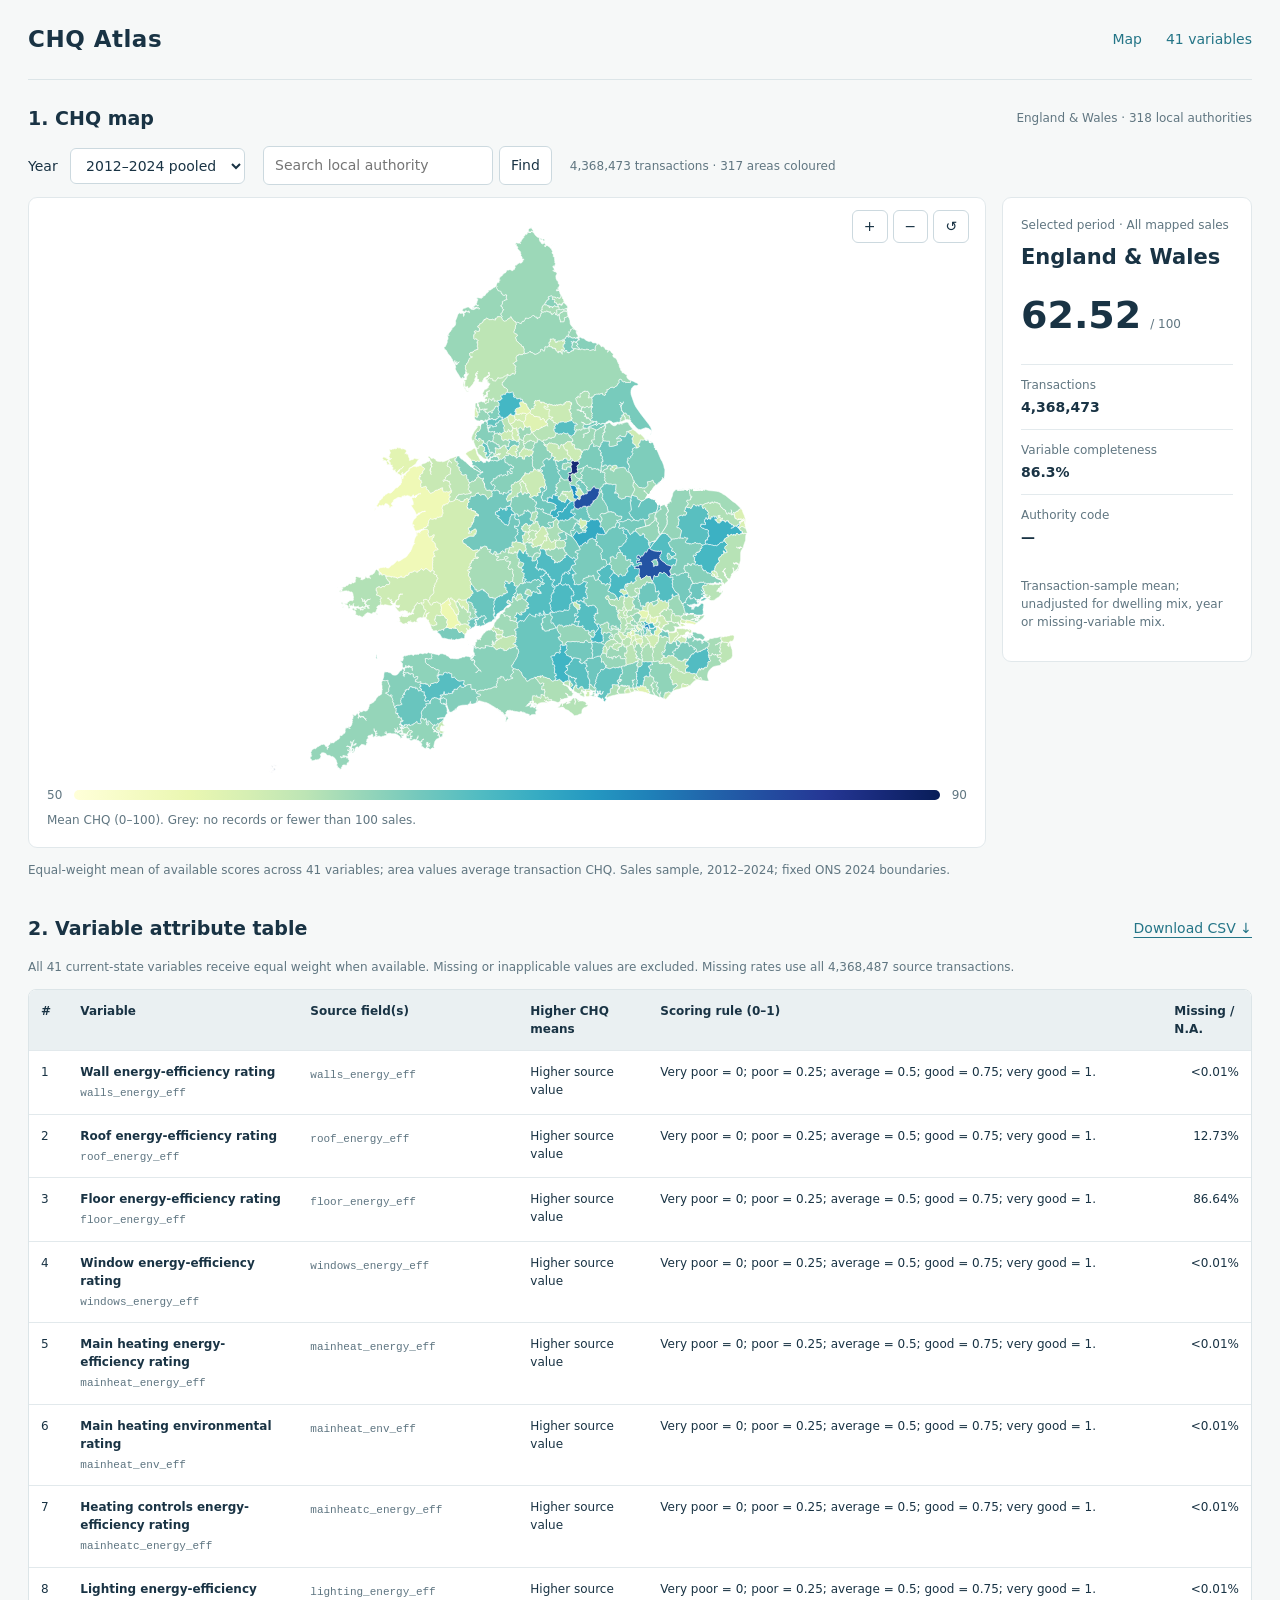
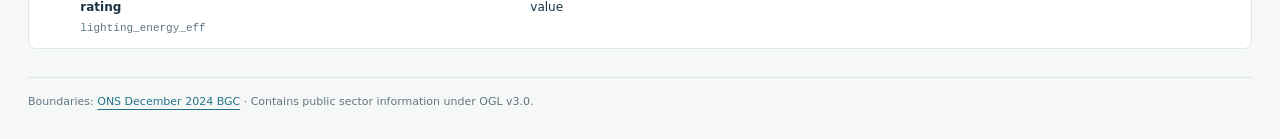
==== index.html @ 4b8f7daf "Simplify site to CHQ map and 41-variable attribute table" ====
<!doctype html>
<html lang="en-GB"><head><meta charset="utf-8"><meta name="viewport" content="width=device-width,initial-scale=1">
<title>CHQ Atlas · Map & Variables</title><meta name="description" content="Climate Housing Quality map of England and Wales and the 41 equal-weight variables used to calculate CHQ."><link rel="icon" href="assets/favicon.svg" type="image/svg+xml"><link rel="stylesheet" href="assets/site.css?v=map-table-1"></head>
<body><div class="wrap"><header><h1>CHQ Atlas</h1><nav aria-label="Main navigation"><a href="#map-section">Map</a><a href="#variables">41 variables</a></nav></header>
<main><section id="map-section" aria-labelledby="map-title"><div class="section-head"><h2 id="map-title">1. CHQ map</h2><span>England & Wales · 318 local authorities</span></div>
<div class="toolbar"><label for="year">Year <select id="year"><option value="all">2012–2024 pooled</option><option value="2012">2012</option><option value="2013">2013</option><option value="2014">2014</option><option value="2015">2015</option><option value="2016">2016</option><option value="2017">2017</option><option value="2018">2018</option><option value="2019">2019</option><option value="2020">2020</option><option value="2021">2021</option><option value="2022">2022</option><option value="2023">2023</option><option value="2024">2024</option></select></label><form id="searchForm"><label for="areaSearch" class="sr-only">Local authority name or code</label><input id="areaSearch" type="search" list="areaOptions" placeholder="Search local authority" autocomplete="off"><datalist id="areaOptions"></datalist><button type="submit">Find</button></form><span id="status" role="status" aria-live="polite"></span></div><div id="searchMessage" role="status"></div>
<div class="map-layout"><div class="map-panel"><div class="zoom"><button id="plus" aria-label="Zoom in">+</button><button id="minus" aria-label="Zoom out">−</button><button id="reset" aria-label="Reset map">↺</button></div><svg id="map" role="group" aria-label="CHQ local authority map. Use the search box to select an area." viewBox="-18 -18 782.78 886"><path data-code="E06000001" d="M478.51,171.66L478.52,171.67L478.51,171.66L478.51,171.66ZM478.86,171.64L478.86,171.64L478.86,171.64L478.86,171.64L478.86,171.64ZM477.18,171.55L477.20,171.56L477.18,171.55L477.18,171.55ZM478.95,171.52L478.93,171.54L478.93,171.53L478.95,171.52ZM478.97,171.50L478.96,171.51L478.97,171.51L478.97,171.50ZM474.97,156.90L475.95,157.05L476.52,157.98L477.43,157.45L479.39,159.12L482.76,160.87L483.03,161.81L482.84,161.53L482.19,161.74L481.74,161.23L482.10,161.12L481.50,160.68L481.23,160.98L481.93,161.72L481.29,161.84L481.24,161.99L481.38,162.15L481.38,162.33L481.10,161.95L481.05,162.78L481.42,162.48L481.01,163.57L483.01,167.51L483.97,168.38L484.55,168.22L483.65,168.86L484.14,170.21L483.72,170.07L483.28,170.39L484.21,170.24L483.72,170.53L482.01,170.54L481.74,170.12L481.46,170.26L481.87,170.74L480.98,171.95L480.21,172.11L479.29,171.63L479.04,171.82L479.08,171.45L478.34,171.56L478.24,170.80L477.99,170.43L478.22,170.82L477.88,171.48L476.83,171.66L476.50,171.34L476.77,171.65L476.38,171.94L476.09,171.50L475.41,171.84L474.31,171.25L472.70,171.31L472.75,170.22L472.01,170.01L471.21,168.82L470.16,169.01L470.12,170.09L469.66,170.85L469.26,170.14L467.82,169.85L466.89,169.12L465.64,168.99L465.54,168.73L466.99,168.34L469.12,168.11L468.54,166.35L468.90,165.45L469.77,164.86L469.94,163.48L469.63,162.49L468.78,162.19L469.75,162.06L470.03,162.40L470.90,162.14L471.44,161.47L471.34,160.70L472.39,159.69L472.02,158.33L473.30,158.19L474.97,156.90Z" fill-rule="evenodd"/><path data-code="E06000002" d="M474.66,182.90L474.65,182.91L474.68,182.87L474.66,182.90ZM474.93,182.25L474.92,182.26L474.92,182.25L474.93,182.25ZM475.06,182.11L474.97,182.18L475.07,182.09L475.06,182.11ZM475.17,181.81L475.15,181.88L475.17,181.76L475.17,181.81ZM481.09,178.62L481.41,178.85L481.09,178.63L481.09,178.62ZM481.31,177.87L481.58,178.19L481.03,178.51L480.90,178.13L481.31,177.87ZM478.57,177.61L479.82,178.03L479.47,178.35L480.70,178.17L480.56,178.68L480.87,178.15L480.96,178.53L483.00,179.83L483.17,180.88L483.96,181.91L481.27,183.36L484.44,186.11L484.16,186.56L484.61,187.44L486.50,187.54L485.74,189.53L483.47,189.39L483.44,189.07L482.48,188.71L480.91,188.78L478.89,188.07L476.46,188.18L474.27,187.19L473.97,184.60L474.58,183.02L474.85,183.09L475.19,181.64L474.23,180.41L475.86,179.77L476.51,176.80L477.22,176.74L478.57,177.61Z" fill-rule="evenodd"/><path data-code="E06000003" d="M481.03,178.52L481.08,178.62L480.96,178.53L481.03,178.52ZM485.20,170.56L485.12,170.56L485.14,170.12L485.27,170.20L485.20,170.56ZM486.49,169.62L489.35,171.70L490.40,172.10L491.87,172.07L493.34,172.68L495.99,175.04L499.25,176.58L501.22,177.20L503.13,176.58L504.68,177.17L505.97,178.56L506.37,178.53L506.57,179.10L508.72,179.32L510.32,178.97L514.10,180.82L515.81,180.47L515.24,181.34L514.96,181.23L514.84,181.90L513.55,181.71L512.60,182.30L510.82,185.02L510.49,188.98L511.30,190.88L509.37,190.95L508.62,190.69L508.19,189.84L507.06,189.88L502.12,191.24L500.84,189.92L497.83,189.13L496.11,189.30L495.02,190.47L493.05,189.58L492.65,189.85L491.51,189.10L490.74,189.18L490.11,188.70L488.68,189.06L488.64,189.58L488.13,189.96L485.78,189.32L486.50,187.54L484.61,187.44L484.16,186.56L484.44,186.11L481.27,183.36L483.96,181.91L483.17,180.88L483.00,179.83L481.03,178.51L484.42,174.59L485.56,175.36L484.64,174.45L485.30,173.42L485.11,173.12L486.73,174.02L485.19,173.03L484.85,171.24L485.04,170.94L486.09,171.14L486.40,170.80L486.04,169.67L485.80,169.87L486.27,168.32L486.49,169.62Z" fill-rule="evenodd"/><path data-code="E06000004" d="M474.84,182.33L474.79,182.34L474.79,182.34L474.84,182.33ZM475.12,182.05L475.08,182.08L475.14,181.94L475.12,182.05ZM474.32,180.55L474.35,180.61L474.31,180.54L474.32,180.55ZM477.60,171.72L477.60,171.73L477.60,171.72L477.60,171.72ZM476.79,171.65L476.83,171.66L476.79,171.66L476.79,171.65ZM477.45,171.63L477.45,171.63L477.45,171.63L477.45,171.63ZM478.98,171.61L478.95,171.62L478.95,171.60L478.98,171.61ZM479.11,171.55L478.93,171.59L478.97,171.50L479.11,171.55ZM477.78,171.47L477.86,171.48L477.78,171.47L477.78,171.47ZM478.24,171.21L478.24,171.23L478.24,171.21L478.24,171.21ZM471.10,168.82L472.01,170.01L472.75,170.22L472.70,171.31L474.31,171.25L475.41,171.84L476.09,171.50L476.22,171.92L477.18,171.55L477.61,171.74L477.76,171.27L478.15,171.13L478.33,171.60L478.76,171.43L479.01,171.88L479.72,171.99L479.37,172.04L479.57,172.29L480.95,171.99L483.33,172.13L483.63,171.28L483.66,171.55L483.90,171.18L483.48,170.94L483.73,171.00L483.94,171.18L483.38,172.07L483.81,172.38L484.23,171.96L484.48,173.37L483.95,173.77L483.37,175.12L480.69,177.81L478.51,177.37L477.26,176.21L477.30,176.53L476.72,176.40L476.14,176.99L475.88,179.25L475.69,178.78L475.40,178.51L474.09,177.58L472.98,177.30L472.86,176.89L472.97,177.30L475.37,178.53L475.87,179.39L475.49,179.87L473.87,180.46L474.25,180.47L474.56,181.07L475.18,181.65L473.97,184.60L474.27,187.19L475.83,188.02L477.72,188.07L478.28,188.32L478.33,188.92L477.98,188.91L477.66,189.58L476.45,189.67L476.75,190.15L476.41,191.67L474.41,191.22L473.69,191.60L473.95,192.36L473.53,192.26L472.80,193.38L472.55,193.01L471.72,193.18L471.29,193.93L469.16,195.10L469.04,193.91L468.07,193.84L467.41,194.86L466.71,193.94L466.51,192.47L466.88,191.94L465.97,190.80L465.80,191.78L464.79,192.02L464.43,190.98L463.77,190.89L463.68,192.65L463.31,193.26L461.59,192.86L462.13,192.17L461.43,191.79L461.30,191.28L462.23,189.87L461.92,188.07L462.36,187.94L462.52,187.11L461.40,186.03L460.55,186.06L460.13,185.20L460.62,184.97L460.35,184.58L460.71,183.73L460.35,181.91L462.00,180.86L463.32,180.56L462.85,178.96L463.63,176.36L462.27,175.01L461.75,175.38L461.60,176.14L461.03,176.20L459.79,174.46L459.94,173.95L460.67,173.99L461.12,173.42L461.83,173.28L462.02,173.79L463.16,173.02L463.80,171.96L463.96,172.19L464.28,171.95L464.07,171.62L464.68,171.25L464.57,170.93L465.18,170.85L464.99,169.76L465.48,169.19L466.89,169.12L467.82,169.85L469.26,170.14L469.66,170.85L470.12,170.09L470.16,169.01L471.10,168.82Z" fill-rule="evenodd"/><path data-code="E06000005" d="M444.18,173.09L444.73,173.24L444.74,172.90L445.82,172.79L446.81,173.02L446.87,175.07L448.72,174.04L448.73,174.50L447.98,174.90L448.25,175.89L447.95,176.28L448.17,176.98L448.85,177.08L448.81,178.32L449.19,178.15L449.41,178.43L451.38,178.10L451.04,177.59L450.58,177.58L450.88,176.69L451.76,176.74L453.59,176.04L456.04,176.13L456.83,175.60L458.43,175.42L459.17,175.95L459.51,175.59L459.89,176.81L460.51,176.86L460.87,176.27L461.60,176.14L461.75,175.38L462.27,175.01L463.63,176.36L462.85,178.96L463.32,180.56L462.00,180.86L460.35,181.91L460.71,183.73L460.35,184.58L460.62,184.97L460.13,185.20L460.55,186.06L461.40,186.03L462.52,187.11L462.36,187.94L461.92,188.07L462.23,189.87L461.38,191.03L461.57,191.52L461.43,191.79L460.75,191.29L459.29,189.37L458.01,190.01L458.21,190.57L459.11,190.53L459.43,191.03L459.16,192.03L459.52,192.69L459.00,193.80L459.85,194.89L459.12,195.46L459.79,196.57L459.59,196.95L459.03,197.01L458.32,196.44L458.69,195.48L458.02,193.79L457.71,193.58L457.04,193.92L456.02,193.54L456.65,192.03L455.49,192.57L454.99,193.64L454.74,192.37L453.50,192.23L453.40,193.55L454.28,194.21L453.19,194.51L452.09,194.21L451.63,193.74L451.27,192.22L449.74,191.48L448.92,190.48L449.23,189.30L448.18,189.48L449.05,188.68L449.06,188.20L447.24,188.54L447.41,187.59L446.44,187.17L445.45,187.97L444.64,188.04L444.05,187.59L444.68,187.37L444.61,186.40L442.84,186.52L442.56,185.08L440.51,185.27L439.27,184.89L439.15,183.70L438.69,183.59L438.56,182.98L439.21,182.03L439.74,181.95L438.72,181.60L438.22,180.95L438.61,179.65L438.23,179.36L439.49,177.51L440.73,177.63L440.44,173.02L442.58,173.35L443.88,172.78L444.18,173.09Z" fill-rule="evenodd"/><path data-code="E06000006" d="M359.34,356.01L358.92,357.26L360.43,357.03L361.08,357.72L359.98,359.44L360.34,359.76L360.73,359.54L362.04,360.70L360.82,362.20L360.77,361.38L360.16,360.95L359.79,361.16L360.07,361.60L359.51,362.57L358.78,362.84L357.70,362.45L357.99,363.19L354.21,361.66L352.85,363.03L350.88,361.95L350.24,362.13L349.72,362.88L348.38,361.70L347.57,360.23L347.56,359.10L348.51,357.88L347.80,358.60L348.31,357.53L351.36,357.34L353.03,355.66L355.19,356.12L359.02,354.64L359.34,356.01ZM350.37,349.35L351.73,349.50L351.93,350.72L352.60,351.29L353.85,351.50L353.22,352.38L353.57,354.92L352.51,354.96L351.35,355.84L350.52,355.95L350.00,356.92L348.86,356.49L347.89,356.64L347.91,356.41L347.39,355.82L347.85,356.63L346.99,357.21L346.16,359.08L345.98,358.73L345.65,358.52L346.21,359.57L345.15,360.55L342.63,358.98L341.97,359.17L341.48,358.35L342.67,357.99L342.67,356.81L343.53,355.79L345.42,355.63L346.38,352.05L347.02,351.65L348.03,352.12L347.81,351.59L348.86,351.00L348.96,350.44L348.66,350.23L349.29,350.02L349.14,349.03L350.37,349.35Z" fill-rule="evenodd"/><path data-code="E06000007" d="M372.32,343.24L372.67,343.83L373.74,344.27L374.83,346.23L374.79,347.25L373.67,348.99L372.25,350.08L372.89,350.65L373.34,350.30L373.97,350.56L374.85,350.30L376.84,351.49L376.65,353.06L375.59,353.83L375.57,354.39L373.92,354.14L373.38,354.83L371.49,354.18L370.07,355.88L368.51,357.06L368.73,357.86L366.90,358.72L366.45,359.57L365.83,359.29L364.83,360.63L362.82,359.70L362.27,360.70L360.73,359.54L360.34,359.76L359.98,359.44L361.08,357.72L360.43,357.03L358.92,357.26L359.34,356.01L359.02,354.64L355.19,356.12L355.14,356.00L355.93,355.54L356.13,354.15L356.77,353.17L358.02,353.42L358.38,352.67L359.68,353.15L361.04,351.37L360.87,352.19L361.09,353.06L361.76,353.39L361.88,353.42L362.24,353.40L361.64,353.26L361.82,353.14L362.46,351.54L363.61,351.87L363.61,351.65L362.44,351.49L361.51,353.21L361.06,352.79L361.21,351.58L361.03,351.32L359.68,353.01L358.28,352.49L358.55,352.17L358.76,352.44L359.34,352.21L360.24,351.44L360.33,351.18L360.34,350.88L360.22,351.45L359.34,352.20L358.76,352.42L358.54,352.15L358.23,352.47L357.74,353.20L356.98,352.92L356.47,353.19L355.21,355.67L353.57,354.92L353.26,352.05L353.85,351.50L355.09,351.19L355.53,349.37L355.51,347.18L355.95,347.05L355.48,346.21L356.23,345.28L356.14,344.87L355.24,344.62L355.82,343.45L354.66,343.75L355.10,341.75L358.35,342.98L358.96,343.39L359.38,344.45L360.78,343.32L362.10,343.27L361.89,342.15L363.04,343.69L363.99,342.50L364.36,340.99L366.20,340.57L365.90,339.66L370.78,337.79L371.40,338.53L371.12,340.08L371.64,341.53L372.51,342.54L372.32,343.24Z" fill-rule="evenodd"/><path data-code="E06000008" d="M373.71,294.32L375.37,296.40L374.89,297.11L374.90,297.86L375.89,298.89L375.74,299.91L375.90,301.22L376.43,302.05L376.41,303.27L377.73,304.41L377.58,304.86L378.35,305.32L379.26,307.15L380.04,307.74L381.49,307.94L381.35,309.62L382.48,312.49L382.09,314.07L381.62,314.45L381.98,315.30L381.74,316.04L379.43,315.91L379.13,317.01L377.36,317.11L376.96,316.72L376.99,315.49L375.92,313.88L374.92,314.54L375.07,315.93L374.21,316.98L374.60,317.36L374.08,317.64L373.54,317.40L372.93,318.14L368.89,316.09L368.51,314.52L368.73,313.55L367.87,311.09L368.47,309.68L369.09,309.29L369.34,307.11L367.94,306.51L367.27,305.68L366.98,304.56L367.36,304.05L367.20,303.13L366.73,302.91L366.73,302.37L365.97,302.32L365.81,300.97L365.18,299.65L366.11,298.78L366.66,297.47L368.54,297.35L370.02,295.95L370.85,296.07L372.41,295.30L372.74,294.28L373.71,294.32Z" fill-rule="evenodd"/><path data-code="E06000009" d="M326.29,285.40L326.54,285.61L326.62,285.15L327.29,286.12L327.18,286.65L326.75,286.82L326.92,287.34L328.38,288.51L329.02,290.77L328.77,291.01L329.29,291.99L327.92,291.90L327.52,292.32L327.32,292.80L328.12,294.77L325.34,294.93L325.02,293.82L322.89,294.41L323.09,285.43L323.94,280.05L325.34,280.20L325.71,281.00L326.32,281.10L326.06,282.09L326.77,283.76L326.37,284.23L326.65,284.85L326.29,285.40Z" fill-rule="evenodd"/><path data-code="E06000010" d="M564.71,298.80L564.64,298.93L564.67,298.87L564.71,298.80ZM564.43,298.48L564.50,298.51L564.44,298.49L564.43,298.48ZM555.54,293.00L555.45,293.15L555.57,293.58L555.69,293.65L556.08,293.59L556.11,293.97L556.29,294.22L556.54,294.30L556.89,294.23L557.32,294.91L556.97,295.14L556.64,295.90L557.31,296.76L557.02,296.89L556.96,296.99L557.02,297.24L557.34,297.79L557.37,297.99L557.05,298.94L552.63,301.07L549.67,301.82L549.38,300.06L550.29,297.93L551.05,297.38L549.30,297.34L549.39,296.87L549.62,295.87L550.45,295.86L551.31,294.82L552.18,294.55L551.75,291.40L554.55,291.01L554.55,291.20L554.83,291.49L555.56,291.91L555.53,292.12L555.29,292.26L555.24,292.41L555.54,293.00ZM558.21,288.04L559.31,290.16L561.57,292.48L562.41,292.03L562.65,292.41L563.80,292.53L563.70,295.13L564.83,296.36L564.36,298.26L564.75,298.69L564.16,299.49L560.99,298.23L559.19,298.30L557.17,298.93L557.51,298.01L557.00,297.03L557.30,296.82L557.35,296.68L556.68,295.82L557.35,294.90L556.98,294.23L556.88,294.21L556.61,294.28L556.39,294.24L556.14,293.60L555.59,293.56L555.65,292.84L555.26,292.40L555.56,292.12L555.58,291.92L554.58,291.19L554.59,290.84L554.22,290.66L554.01,289.73L555.65,288.48L558.21,288.04Z" fill-rule="evenodd"/><path data-code="E06000011" d="M494.37,304.65L494.36,304.65L494.37,304.64L494.37,304.65ZM523.28,304.59L525.71,305.49L525.59,305.71L525.10,305.63L524.72,305.77L525.61,305.78L525.74,307.37L525.22,307.96L525.43,308.42L523.75,308.18L523.65,309.00L521.64,309.63L520.59,310.41L521.09,310.64L519.27,311.61L519.65,310.82L519.46,310.47L518.04,311.20L516.95,312.16L516.60,313.09L515.88,313.53L515.37,313.28L514.60,313.58L512.97,315.08L504.42,311.43L500.71,311.50L500.59,309.39L504.44,308.50L509.63,306.24L511.23,305.94L511.72,307.00L512.67,307.58L513.29,307.29L514.81,305.31L515.93,304.69L517.05,304.88L519.13,306.03L521.58,304.74L523.28,304.59ZM511.69,301.94L511.38,301.98L511.60,301.58L511.81,301.72L511.69,301.94ZM512.87,301.70L513.08,303.89L511.45,304.84L511.26,305.88L509.59,306.19L504.44,308.42L500.53,309.33L500.62,311.20L499.95,311.56L496.65,312.21L494.66,311.55L494.00,311.84L493.72,311.45L492.46,311.12L491.95,310.22L490.92,310.11L491.05,309.40L492.81,307.91L492.47,307.56L493.31,305.08L493.77,305.24L494.32,304.69L495.09,305.43L495.12,306.10L495.81,305.84L496.41,306.53L497.86,305.90L499.18,306.29L499.68,305.76L501.44,306.02L501.43,304.84L502.50,304.58L502.30,305.22L502.98,305.44L503.43,304.79L503.11,304.39L503.40,303.38L504.53,303.71L506.29,302.80L507.86,303.03L507.86,301.52L509.34,301.58L511.23,302.25L511.96,301.85L511.94,301.01L512.23,300.93L512.87,301.70ZM564.28,299.47L564.16,299.49L564.57,299.02L564.28,299.47ZM564.75,298.68L564.75,298.69L564.73,298.65L564.75,298.68ZM564.42,298.47L564.42,298.48L564.41,298.48L564.40,298.43L564.42,298.47ZM554.04,289.98L554.09,290.32L554.07,290.28L554.04,289.98ZM554.04,289.56L554.03,289.58L554.03,289.57L554.04,289.56ZM550.85,235.80L552.04,237.51L552.03,238.73L553.30,238.85L554.48,239.73L556.39,239.19L556.51,239.91L557.26,239.73L558.12,241.18L559.26,240.65L561.10,240.81L561.40,240.48L563.81,240.90L564.47,241.58L564.51,241.10L565.13,240.76L565.84,237.88L569.43,238.77L573.01,240.94L574.42,241.53L574.81,241.33L575.01,241.73L575.27,241.48L576.98,242.69L577.13,243.46L577.54,243.46L577.15,244.39L575.22,245.41L572.18,245.46L570.11,246.20L568.48,248.42L568.35,249.13L567.94,248.91L568.09,249.09L567.42,249.33L566.17,252.87L565.98,256.72L566.34,259.66L571.52,274.61L573.92,279.10L581.61,290.09L593.98,306.12L596.68,310.26L598.29,314.61L598.81,316.64L598.85,317.82L598.08,319.37L595.76,322.13L595.57,321.60L597.89,319.30L598.78,317.74L598.27,315.97L596.88,314.56L592.89,312.11L589.02,311.04L581.80,313.71L581.44,314.16L577.15,313.38L573.29,309.93L571.45,307.82L571.52,307.49L571.22,306.99L571.29,307.54L568.48,304.90L568.39,304.58L568.83,304.64L567.35,302.96L566.54,302.38L566.20,302.89L566.64,303.24L566.22,303.04L565.32,300.44L565.74,300.11L565.87,299.41L565.52,300.21L564.78,300.03L564.75,298.64L564.36,298.26L564.83,296.36L563.70,295.13L563.80,292.53L562.65,292.41L562.41,292.03L561.57,292.48L559.31,290.16L558.21,288.04L555.01,288.80L555.01,288.36L554.94,287.94L554.61,287.51L554.09,287.34L553.64,286.53L552.57,286.13L552.64,285.51L552.58,285.05L552.25,284.43L552.11,284.34L551.42,284.33L550.95,283.79L550.97,283.49L551.23,283.12L551.48,282.30L551.48,282.04L550.85,280.48L550.97,279.44L550.87,278.84L550.11,278.19L550.18,277.88L550.70,278.08L551.21,277.75L551.27,277.34L551.13,276.19L552.22,275.38L552.31,275.02L552.09,274.17L552.73,273.63L553.17,273.82L553.52,273.63L553.58,272.48L553.75,272.36L553.95,272.14L554.23,272.01L554.39,271.85L554.34,270.63L554.36,271.83L553.86,272.17L553.54,272.48L553.51,273.60L552.73,273.59L552.20,274.00L551.23,272.86L549.64,272.05L548.80,271.70L551.23,272.88L552.18,274.03L552.00,274.25L552.21,275.33L551.38,275.69L551.10,276.23L550.95,276.16L550.79,276.16L550.43,276.27L549.21,275.34L547.72,274.72L547.58,274.84L549.21,275.36L550.43,276.29L551.10,276.26L551.17,277.76L550.16,277.86L550.09,278.23L550.19,278.39L550.14,278.42L549.59,278.17L550.85,278.85L550.83,280.49L551.46,282.25L551.22,283.10L550.93,283.52L550.91,283.74L550.94,283.83L551.38,284.35L552.20,284.42L552.54,286.13L553.62,286.54L554.08,287.37L554.91,287.93L554.98,288.36L554.89,289.03L553.97,289.68L554.55,291.01L551.75,291.40L552.18,294.55L551.31,294.82L550.45,295.86L549.62,295.87L549.30,297.34L551.05,297.38L550.29,297.93L549.38,300.06L549.67,301.82L548.59,302.26L548.39,301.93L548.38,302.33L547.24,302.70L545.02,302.26L539.09,303.66L536.86,302.75L535.54,301.11L533.95,300.66L532.66,300.50L531.89,300.48L531.72,300.50L531.64,300.56L531.69,300.40L531.48,300.11L531.61,300.55L530.89,300.86L532.51,300.58L527.84,302.01L526.65,303.99L525.91,304.51L521.89,304.21L518.78,305.64L517.46,304.54L516.12,304.27L514.81,304.82L512.55,307.34L511.90,306.62L511.48,305.31L513.35,303.99L513.32,301.95L512.69,300.89L511.88,300.73L510.69,301.92L509.40,301.32L507.47,301.40L507.33,300.61L505.21,300.78L503.03,300.20L502.88,298.75L501.97,298.26L503.81,297.71L505.79,295.99L505.67,294.78L505.03,293.91L505.74,291.39L505.17,290.73L506.38,288.65L504.61,287.59L504.61,286.27L504.01,284.51L504.42,283.05L503.88,282.03L504.65,281.16L504.49,280.24L506.02,279.45L505.92,278.25L506.26,278.01L503.69,277.40L504.47,276.69L504.62,275.35L505.15,275.22L504.90,274.51L505.25,274.44L505.17,273.95L505.52,273.44L506.02,273.40L505.39,272.12L505.84,271.41L505.38,270.18L505.67,269.41L505.43,268.84L505.96,267.71L504.84,266.53L505.35,264.30L505.98,263.41L505.55,263.21L506.61,263.10L507.06,262.31L508.24,261.97L508.65,260.55L509.57,259.95L509.49,259.42L511.09,259.51L512.51,258.73L514.44,258.81L516.26,258.31L516.25,259.04L521.77,257.32L522.14,259.86L523.06,259.90L523.21,260.22L523.83,260.05L524.34,260.78L526.15,260.36L526.57,258.97L525.69,258.15L525.78,257.22L526.51,256.22L528.13,256.20L528.24,255.26L529.35,253.57L527.99,252.44L530.75,251.36L531.79,251.29L533.83,248.85L535.92,248.34L536.19,247.80L538.01,248.12L538.69,248.74L539.21,248.41L539.50,248.97L542.42,246.67L544.43,245.65L544.22,245.13L545.39,244.30L545.00,242.97L547.65,241.25L547.04,237.40L547.91,237.06L547.76,236.59L548.30,236.34L548.26,235.93L550.61,235.51L550.85,235.80Z" fill-rule="evenodd"/><path data-code="E06000012" d="M569.87,314.26L572.97,316.37L578.23,321.22L579.10,321.30L579.46,321.78L580.04,320.77L580.74,320.76L586.12,325.98L585.66,324.71L586.73,326.47L586.74,326.89L586.37,326.58L586.56,327.00L586.83,326.88L587.96,328.59L588.03,329.01L587.35,329.69L585.04,330.61L584.85,330.19L584.07,330.30L583.14,330.94L582.50,329.95L580.92,330.19L580.15,334.47L578.41,335.01L578.94,336.20L577.41,337.37L579.70,340.03L576.46,342.66L576.24,342.12L575.46,342.35L575.23,341.65L574.34,341.65L573.05,338.69L573.46,338.08L573.08,338.17L572.95,337.76L571.01,337.71L570.37,335.43L568.46,335.22L568.93,331.51L568.05,329.42L568.29,328.64L567.49,328.53L570.17,323.96L569.79,323.27L569.48,322.82L568.66,322.84L567.13,323.40L566.02,320.78L565.62,320.51L564.58,321.05L564.80,319.73L564.29,319.92L563.85,319.28L563.66,319.46L561.78,318.24L561.93,317.98L560.97,316.98L564.48,315.49L566.06,315.30L568.75,312.92L568.66,313.33L569.87,314.26Z" fill-rule="evenodd"/><path data-code="E06000013" d="M526.40,308.28L526.53,309.04L525.93,311.50L524.47,313.58L524.50,315.67L525.73,317.76L525.08,318.48L523.65,318.35L522.96,319.00L522.43,320.78L523.15,322.00L521.91,323.67L521.74,324.39L521.88,326.06L522.62,327.51L522.25,328.82L522.70,330.41L522.32,332.59L521.53,334.11L520.20,334.34L519.54,335.90L519.92,337.24L519.00,337.46L518.75,337.86L518.83,339.60L517.73,340.79L511.32,339.29L511.17,339.99L507.49,340.22L507.14,339.47L508.83,338.04L505.73,334.12L506.01,332.94L504.46,332.53L504.73,330.54L504.97,330.05L508.90,329.69L509.40,328.98L508.60,327.50L508.66,326.37L509.44,324.78L508.56,324.48L508.80,322.36L509.72,319.78L509.65,318.48L511.49,314.43L512.97,315.08L514.60,313.58L515.37,313.28L515.88,313.53L516.60,313.09L516.95,312.16L518.04,311.20L519.46,310.47L519.65,310.82L519.27,311.61L521.09,310.64L520.59,310.41L521.64,309.63L523.65,309.00L523.75,308.18L525.43,308.42L525.25,307.84L525.74,307.37L526.40,308.28ZM538.03,306.29L540.87,307.04L540.84,306.72L541.04,306.99L539.75,307.59L539.88,307.28L539.08,307.37L537.91,306.61L538.03,306.29ZM559.95,302.34L561.48,302.92L562.89,305.02L563.12,305.59L562.75,305.78L563.19,305.72L564.89,308.65L565.72,309.39L565.46,309.57L565.93,309.62L567.86,312.47L568.33,312.44L568.75,312.92L566.06,315.30L564.48,315.49L560.97,316.98L560.44,317.10L560.20,316.55L559.55,316.86L560.28,319.63L559.96,319.82L560.07,320.27L559.43,320.37L557.37,325.00L556.27,324.89L556.35,325.39L555.62,325.41L555.06,325.05L550.13,324.41L549.29,322.87L548.41,323.51L547.46,325.31L546.93,325.13L546.18,325.62L546.09,326.65L545.28,327.11L544.04,327.14L543.17,328.38L545.52,328.10L548.21,327.00L549.24,326.96L550.03,328.67L550.67,328.45L551.23,328.98L551.54,331.08L548.20,332.34L545.45,332.46L544.38,333.09L545.07,334.32L544.49,335.55L544.61,336.62L545.91,337.40L539.03,339.77L534.92,340.31L532.29,340.09L532.55,339.53L531.82,338.46L531.84,336.16L532.18,336.07L532.53,334.67L532.29,333.04L532.59,332.17L528.17,332.29L527.15,331.75L525.93,332.10L522.72,331.33L522.84,330.27L522.39,328.93L522.79,327.62L522.05,325.94L522.02,323.90L523.28,322.36L523.26,321.59L522.65,320.72L523.29,318.92L523.55,318.62L525.32,318.66L525.88,318.13L525.92,317.35L524.88,315.95L524.73,313.74L526.12,311.95L526.93,309.15L526.90,308.06L526.03,306.26L526.32,305.61L530.75,303.58L533.15,302.89L535.54,305.52L535.38,305.93L535.61,305.63L538.65,307.85L540.83,308.19L542.55,307.59L545.32,305.02L547.66,305.09L547.68,306.15L547.73,306.26L547.73,305.09L551.87,304.57L551.97,305.43L552.10,305.96L552.23,306.16L551.92,304.84L552.44,304.28L554.59,303.76L554.68,303.99L554.62,303.74L556.89,302.91L559.95,302.34Z" fill-rule="evenodd"/><path data-code="E06000014" d="M496.95,254.55L497.82,254.93L498.86,254.06L499.64,255.94L500.58,256.32L500.60,257.57L501.34,257.78L501.60,258.69L501.93,258.70L500.87,259.52L501.09,259.76L500.61,260.59L500.90,261.27L500.45,261.68L501.24,261.35L501.55,262.51L500.94,262.63L500.60,263.02L500.77,263.33L499.62,264.52L501.17,264.65L501.99,264.07L502.80,264.34L503.92,263.58L505.55,263.21L505.98,263.41L505.35,264.30L504.84,266.53L505.96,267.71L505.43,268.84L505.67,269.41L505.38,270.18L505.84,271.41L505.39,272.12L506.02,273.40L505.52,273.44L505.17,273.95L505.25,274.44L504.90,274.51L505.15,275.22L504.62,275.35L504.47,276.69L503.69,277.40L505.01,277.90L506.15,277.82L505.95,279.27L505.66,279.01L505.34,279.46L504.97,279.39L504.65,278.31L504.17,278.23L503.83,278.70L502.16,279.02L500.02,280.16L498.67,278.04L497.53,278.28L493.83,280.33L492.74,279.05L492.21,279.25L491.57,278.74L491.22,278.94L491.40,278.10L490.92,277.58L491.35,278.21L490.78,280.05L490.36,280.20L488.68,279.22L487.65,277.31L487.07,277.82L486.14,277.33L485.21,275.22L484.72,275.48L483.97,274.32L483.40,274.45L482.94,273.50L482.23,273.11L482.37,272.53L481.80,270.50L480.42,267.72L480.62,267.23L480.08,265.96L480.24,265.15L480.67,264.39L482.06,263.88L482.76,264.57L483.61,264.39L483.49,262.82L482.75,262.29L483.03,261.91L483.81,262.43L484.37,262.04L486.19,263.81L487.46,263.52L486.40,261.81L486.92,260.66L486.47,259.97L486.95,259.48L486.73,258.53L487.07,257.90L488.19,257.71L488.83,258.00L489.27,257.01L490.55,256.72L490.44,256.24L490.86,256.31L491.01,255.42L491.45,255.20L493.74,254.87L494.04,255.20L493.94,253.89L496.95,254.55Z" fill-rule="evenodd"/><path data-code="E06000015" d="M459.19,412.25L459.37,412.63L460.32,412.60L460.25,414.65L461.64,415.11L463.27,414.53L465.44,414.66L464.21,416.49L464.53,417.36L465.97,417.28L467.77,418.18L467.20,418.65L467.36,420.28L467.02,420.89L467.33,421.73L466.07,421.88L465.37,424.16L464.68,424.20L464.55,424.56L464.90,425.48L463.74,426.29L464.29,427.03L463.01,427.53L462.31,427.59L461.98,426.78L460.76,425.98L458.13,426.40L457.29,424.22L456.28,424.24L455.25,423.35L454.58,423.77L453.90,423.56L454.08,422.92L452.71,421.17L452.55,419.93L453.06,419.59L452.89,418.78L454.21,418.43L455.15,417.33L456.81,416.59L456.57,415.31L456.98,415.01L456.82,414.14L457.68,413.90L457.88,412.46L459.19,412.25Z" fill-rule="evenodd"/><path data-code="E06000016" d="M488.19,452.20L488.50,452.39L488.81,452.08L489.11,452.47L490.55,455.76L491.37,454.58L493.86,455.23L493.97,454.97L495.23,455.05L496.86,455.87L496.68,456.94L497.59,457.14L497.33,458.73L497.83,459.59L497.77,460.09L496.98,460.39L497.06,461.52L495.64,462.60L495.40,463.19L493.43,462.79L493.29,463.56L493.71,463.90L493.01,464.84L492.84,465.76L491.38,465.55L491.33,465.84L490.80,465.83L490.83,466.49L489.53,466.66L488.51,468.03L487.81,467.77L488.25,467.26L488.06,466.56L486.63,466.28L487.38,464.80L486.88,464.41L487.49,463.87L487.36,463.34L482.87,460.28L483.47,459.18L485.09,459.41L485.75,457.57L485.53,456.47L486.28,455.93L485.96,455.20L486.15,453.92L487.27,452.36L487.95,451.96L488.19,452.20Z" fill-rule="evenodd"/><path data-code="E06000017" d="M536.09,441.33L536.39,442.66L537.78,442.15L539.27,442.22L539.39,442.98L539.87,443.39L540.40,443.31L542.19,444.30L542.01,446.49L544.65,446.96L544.90,447.58L546.27,448.38L550.10,448.31L550.73,448.52L550.67,448.79L551.93,448.87L551.75,451.77L549.77,454.00L546.39,454.91L546.48,455.47L545.35,455.67L544.24,454.68L543.85,454.87L546.44,458.44L545.63,458.48L544.93,457.99L544.48,458.17L543.93,459.27L542.49,460.60L542.62,461.77L541.66,462.60L541.90,463.36L541.44,464.18L542.34,464.98L542.24,465.40L541.01,465.19L540.64,466.39L539.81,466.47L539.27,466.18L539.29,465.40L538.94,465.03L538.33,466.36L537.06,466.11L534.03,468.61L533.23,468.35L533.02,468.81L532.00,469.07L531.10,469.79L530.99,470.52L530.56,470.64L529.63,472.42L528.80,472.50L528.94,473.53L528.53,473.67L528.67,473.95L527.95,475.09L527.42,475.56L526.79,475.41L525.99,474.39L526.11,473.98L524.89,473.47L524.75,472.95L525.17,472.10L523.94,470.07L523.27,469.81L522.75,467.27L521.98,467.01L521.68,466.27L520.31,465.12L518.18,465.74L517.80,465.33L517.95,463.26L519.08,461.79L518.61,461.03L519.39,459.15L518.67,458.95L518.76,458.11L519.62,456.49L519.96,456.52L520.35,455.03L520.84,455.00L521.05,454.54L520.64,451.03L519.77,450.73L519.68,449.70L519.09,449.62L519.36,449.16L517.48,447.80L518.13,446.11L518.83,445.71L519.21,444.96L520.02,444.45L521.00,444.37L521.36,443.88L522.14,443.90L522.59,444.68L523.00,444.46L523.58,444.89L526.32,444.23L526.49,443.67L528.42,443.38L528.34,442.99L529.44,442.41L529.43,441.92L530.30,441.69L531.35,442.03L536.09,441.33Z" fill-rule="evenodd"/><path data-code="E06000018" d="M485.13,404.83L485.02,405.17L486.49,405.17L486.59,405.77L486.97,405.55L488.62,406.28L487.75,407.64L488.42,407.46L489.10,407.97L488.74,409.21L490.47,409.60L490.21,410.02L490.73,411.86L491.22,412.32L492.14,412.39L492.38,413.13L492.99,413.45L492.79,413.62L493.74,414.62L492.57,415.59L491.49,415.22L489.77,415.50L488.85,417.09L487.97,416.36L487.34,420.33L487.48,421.73L486.59,422.06L485.89,423.35L484.62,422.26L482.85,421.41L482.31,421.70L482.91,420.01L483.92,420.40L485.37,419.25L483.89,417.25L482.45,416.87L482.20,415.91L480.78,415.71L479.66,414.12L480.31,412.33L480.94,412.00L479.61,409.57L481.44,410.04L481.74,409.33L482.40,409.74L483.41,409.09L482.03,408.54L482.47,407.67L481.89,406.81L482.05,406.36L481.52,406.04L482.52,405.45L482.78,404.66L484.08,405.03L485.17,404.57L485.13,404.83Z" fill-rule="evenodd"/><path data-code="E06000019" d="M340.23,495.51L342.27,495.96L341.94,496.59L342.08,497.74L342.85,498.23L343.43,497.96L343.10,500.00L343.38,500.53L347.79,500.21L347.88,500.58L348.67,500.78L347.91,501.61L348.19,502.63L347.25,503.75L345.60,503.55L346.34,504.56L347.45,504.95L348.22,506.00L349.33,505.95L350.41,507.66L353.31,507.13L353.30,506.67L352.47,506.51L352.84,505.33L354.49,502.76L355.46,503.41L355.16,503.92L356.19,504.30L356.56,503.99L356.78,504.75L357.20,504.79L357.14,505.36L357.81,505.91L358.29,505.82L357.91,506.97L358.70,508.10L357.51,508.09L357.17,507.61L354.78,508.31L355.71,509.58L356.45,509.81L356.83,510.89L358.04,510.53L358.74,511.50L359.25,510.84L359.99,510.87L360.46,511.32L360.68,512.33L359.76,512.46L359.07,513.89L357.82,514.54L357.59,515.08L357.28,516.56L357.75,517.56L360.64,517.02L361.62,516.44L362.45,516.53L362.63,515.81L363.23,516.19L364.50,515.86L364.96,516.26L365.57,515.79L366.04,516.12L366.41,515.75L366.92,516.50L367.86,515.37L369.62,515.25L369.81,514.22L368.89,513.04L368.98,512.27L369.96,512.17L370.74,511.28L371.40,511.10L372.15,511.44L373.58,511.19L373.87,511.84L375.11,512.55L375.65,513.30L373.23,514.44L372.07,515.39L371.57,516.16L371.47,517.52L372.33,518.53L376.06,518.14L377.27,519.11L378.97,519.16L379.52,519.97L379.27,520.36L378.42,519.96L378.28,520.43L377.75,520.45L377.94,521.31L378.76,522.25L378.42,522.74L377.85,522.52L378.03,523.31L377.38,523.15L377.09,524.53L376.36,525.30L376.73,525.97L375.79,526.87L376.09,527.55L375.11,527.59L374.92,528.14L376.70,531.50L378.03,531.05L378.57,531.27L379.89,530.08L381.15,530.67L381.73,530.55L382.97,533.35L381.94,534.14L382.54,538.70L383.51,538.74L383.53,539.54L383.39,542.58L382.30,544.40L382.70,545.13L382.29,549.47L379.10,550.79L378.57,550.67L378.01,553.11L376.74,553.40L374.58,552.94L374.84,550.62L373.99,550.24L372.27,550.48L372.12,549.10L370.88,549.24L370.75,550.17L369.77,550.98L370.27,552.45L370.98,552.48L371.57,553.27L369.98,554.32L369.41,555.24L369.63,557.70L369.03,557.75L368.86,558.20L369.81,559.02L370.18,558.67L371.29,558.81L372.01,559.51L371.95,562.95L372.93,564.21L373.53,564.30L374.25,566.67L373.78,566.94L373.96,567.24L374.32,567.09L374.29,567.45L373.71,567.89L371.99,568.02L371.25,569.10L370.05,569.21L369.95,569.83L369.41,569.89L369.34,569.27L368.75,569.60L368.69,568.97L368.09,569.13L366.85,572.09L366.05,572.33L366.00,572.65L364.89,572.73L363.31,572.13L361.61,572.49L361.19,572.74L361.76,573.72L361.45,574.22L359.75,573.26L359.00,574.62L357.90,575.12L357.55,575.75L356.54,575.14L356.58,575.66L355.29,577.59L354.71,577.47L354.60,576.63L353.89,576.20L352.39,575.77L352.02,576.55L351.44,576.43L351.10,574.84L350.41,574.71L350.21,575.62L349.50,575.49L349.10,574.23L348.38,575.49L348.03,575.31L347.36,575.99L347.17,575.14L345.76,574.63L344.65,572.23L343.82,571.72L344.00,570.65L344.77,569.60L341.78,568.13L341.70,567.59L340.72,567.05L340.09,565.94L338.74,565.83L338.67,564.70L338.24,564.13L337.95,564.50L337.18,564.41L337.14,564.76L336.45,564.66L336.32,564.19L337.84,563.81L337.96,563.47L337.15,563.25L336.69,562.66L335.75,562.79L335.04,561.76L334.08,561.80L334.22,562.57L333.73,562.97L332.68,562.99L331.58,564.06L330.52,564.60L329.99,564.42L328.31,565.68L326.58,565.84L326.19,562.57L324.15,563.13L323.37,562.58L323.35,560.99L321.83,558.19L320.99,557.82L320.63,556.85L318.17,554.39L318.00,553.46L316.72,551.33L316.49,549.90L315.41,548.61L316.61,546.09L316.04,545.03L316.23,544.54L313.97,542.33L313.57,540.84L313.15,540.51L313.81,539.00L313.49,536.92L315.05,536.61L314.84,535.43L315.11,534.97L313.06,533.80L312.28,533.97L311.83,533.31L312.54,532.49L312.39,531.86L314.23,531.70L316.17,530.99L318.08,529.36L317.92,528.73L317.07,528.27L316.52,529.11L315.73,529.47L313.65,528.18L313.70,527.67L314.55,527.21L314.56,526.71L315.56,526.20L316.17,525.27L315.55,522.51L318.24,521.05L317.72,520.61L318.43,518.71L318.20,517.76L320.78,517.48L320.91,516.59L320.28,516.45L320.70,516.19L320.44,515.69L321.53,514.78L324.28,513.71L325.66,514.28L326.67,514.02L326.76,514.40L327.89,514.03L327.88,513.20L328.70,512.81L329.26,513.02L327.89,512.30L325.43,512.49L325.14,512.05L323.75,511.80L323.75,510.25L324.32,509.89L324.72,508.55L324.53,506.89L324.80,505.38L325.14,504.99L326.13,505.16L326.85,504.51L327.85,504.31L328.96,501.47L330.87,501.36L330.61,500.94L331.10,500.65L330.44,499.69L332.04,498.75L333.78,498.91L333.58,498.50L331.88,497.74L332.63,496.74L332.14,496.38L332.31,496.13L333.40,496.22L334.06,497.09L334.50,497.13L334.48,497.92L335.07,497.29L334.91,496.32L337.10,495.84L337.89,494.86L340.23,495.51Z" fill-rule="evenodd"/><path data-code="E06000020" d="M376.11,432.92L376.27,433.29L376.26,432.80L376.30,433.19L377.15,432.65L380.54,434.89L381.08,437.26L380.69,437.54L380.27,437.34L379.87,438.09L380.40,438.89L381.54,438.99L381.29,439.88L384.67,442.69L384.64,443.62L385.43,443.87L386.24,445.19L386.17,445.61L385.84,445.60L385.94,446.33L384.67,446.82L384.16,446.70L384.11,446.30L382.68,446.61L381.38,446.27L380.99,445.49L381.25,445.21L380.56,445.38L380.03,447.87L378.27,450.50L378.35,451.80L378.02,451.81L378.30,453.60L377.86,453.79L377.59,455.17L376.78,456.44L376.82,460.66L375.19,461.62L375.41,462.91L375.05,463.43L373.95,463.10L372.72,462.08L372.05,462.35L372.05,462.04L370.79,462.06L370.30,461.44L369.45,461.30L368.49,459.61L366.98,458.32L365.37,457.56L365.63,457.02L364.86,456.78L364.90,456.13L365.29,455.87L364.74,455.17L361.86,453.31L361.16,452.31L360.57,452.49L359.70,451.36L358.88,451.07L358.74,450.43L360.40,449.96L360.70,449.06L361.16,448.85L361.12,448.30L359.56,448.19L359.23,447.76L358.76,448.10L358.14,447.05L355.80,446.46L355.25,445.37L355.70,444.59L355.33,444.50L355.00,443.62L355.48,443.57L355.36,442.14L357.16,441.19L357.67,441.51L357.84,442.36L358.10,442.28L359.12,439.84L359.61,440.03L361.06,439.58L361.64,439.81L361.62,437.38L361.15,436.74L361.70,436.68L362.65,435.59L363.66,435.72L363.58,436.03L364.38,436.62L365.13,436.06L366.26,437.38L366.66,437.23L366.47,438.66L367.17,438.39L367.85,436.66L368.35,437.15L368.74,436.72L369.52,437.00L370.97,435.76L370.80,436.46L371.67,436.31L371.79,436.62L370.65,438.85L370.79,439.33L371.53,439.10L372.17,439.36L372.32,438.81L373.49,438.95L373.44,437.98L372.98,437.59L373.49,436.75L372.17,433.55L372.51,433.19L375.03,433.54L375.19,433.03L376.17,432.44L376.11,432.92Z" fill-rule="evenodd"/><path data-code="E06000021" d="M397.22,394.55L397.87,394.71L398.13,394.38L398.73,394.68L399.65,397.49L400.79,397.46L401.45,397.68L401.57,398.19L402.76,398.29L402.58,399.87L403.53,400.70L402.20,400.80L402.66,401.84L402.42,402.50L403.33,403.83L403.00,404.95L404.67,406.09L404.28,407.30L404.51,407.98L404.85,408.30L405.40,407.85L405.97,408.09L405.68,409.80L406.78,411.36L405.98,411.49L406.58,412.27L406.32,412.68L404.93,413.36L404.70,412.97L404.12,413.12L404.06,413.78L403.07,414.03L402.30,411.84L400.96,411.12L400.45,411.83L400.50,412.86L399.75,412.93L399.48,414.42L398.73,414.65L398.63,414.18L398.23,414.37L398.43,415.30L397.81,415.46L397.43,414.75L396.97,414.88L396.61,412.83L395.58,411.74L395.14,410.59L395.83,410.34L395.31,409.85L394.72,407.40L395.21,406.62L394.87,405.43L396.00,404.74L395.43,402.44L394.56,401.30L393.81,398.40L393.26,398.30L392.87,397.00L394.79,395.66L394.87,395.27L396.14,395.08L396.38,394.20L397.22,394.55Z" fill-rule="evenodd"/><path data-code="E06000022" d="M382.73,633.83L384.27,634.19L385.28,635.37L385.38,636.30L387.02,635.39L386.95,635.76L387.90,636.16L388.47,637.26L388.15,638.07L387.35,638.74L388.15,639.97L386.81,640.30L386.74,641.79L387.38,643.54L387.01,644.40L386.51,645.05L385.81,644.63L385.56,645.71L384.39,645.84L383.09,646.59L382.46,647.45L384.32,647.13L385.70,648.29L386.80,647.87L386.98,648.66L386.39,649.24L387.52,649.75L387.51,650.32L384.21,652.08L383.50,652.82L382.68,652.63L380.16,653.88L379.21,653.94L378.53,654.80L378.10,654.69L377.29,653.32L375.55,654.46L375.78,655.14L375.35,655.81L374.63,655.91L374.62,656.22L373.81,656.14L373.17,656.77L373.32,657.26L372.58,657.30L372.64,657.72L371.75,657.72L370.64,657.17L370.25,657.87L367.68,657.00L368.54,655.94L368.51,655.28L365.72,654.93L363.74,653.85L363.36,654.11L363.48,653.73L363.03,653.53L360.79,655.07L359.60,654.45L359.50,655.23L358.00,656.18L357.51,655.87L356.94,656.00L356.91,656.41L356.44,656.25L355.71,655.57L355.68,654.61L353.75,653.47L353.13,653.48L353.53,652.89L353.15,652.51L350.60,651.19L351.31,649.42L349.44,648.32L349.80,647.50L350.63,647.38L351.04,646.64L351.01,645.58L350.49,644.76L350.75,642.24L351.16,642.20L352.03,645.12L352.37,644.86L353.03,645.05L352.95,645.58L352.48,645.73L352.62,646.03L352.18,646.07L352.30,646.94L352.81,647.09L352.51,647.53L352.26,647.21L352.29,647.75L353.85,647.84L354.60,647.32L354.75,643.86L355.26,642.96L355.69,642.89L355.78,643.24L356.56,642.96L356.13,642.57L356.81,642.20L356.41,641.80L356.67,641.88L356.85,641.24L357.58,642.07L358.16,642.03L358.05,641.50L357.27,641.33L357.24,640.91L357.94,640.64L357.98,641.02L358.63,640.98L358.60,640.72L359.02,641.01L359.00,640.27L360.46,640.11L360.22,639.67L360.73,639.34L361.96,639.51L362.87,637.72L364.46,638.36L365.13,637.83L365.75,636.36L365.57,636.06L366.32,635.73L366.03,634.41L367.59,635.32L367.68,635.89L369.18,635.27L369.45,635.63L369.09,636.86L370.12,636.35L371.15,637.17L373.52,636.84L373.48,636.22L376.51,635.71L377.19,634.94L379.53,634.77L380.45,634.16L381.31,634.34L382.73,633.83Z" fill-rule="evenodd"/><path data-code="E06000023" d="M353.55,620.36L354.81,621.86L354.52,622.69L354.79,623.00L359.23,622.90L361.17,622.39L360.98,623.04L360.24,623.50L360.51,624.73L360.84,624.53L362.23,624.99L362.61,625.58L363.53,625.46L363.46,625.99L364.66,625.96L365.06,625.37L365.82,625.50L365.99,626.02L367.04,625.85L367.47,626.41L366.94,627.11L367.45,628.90L367.33,630.42L366.77,630.89L366.41,632.23L364.87,632.84L365.86,632.93L366.12,634.50L367.46,635.28L366.42,634.89L366.03,634.41L365.89,634.54L366.32,635.73L365.57,636.06L365.75,636.36L365.13,637.83L364.46,638.36L362.87,637.72L361.96,639.51L360.95,639.28L359.99,639.80L359.58,639.37L359.06,639.56L358.73,639.19L357.58,639.10L357.54,638.74L356.78,639.10L356.30,638.87L356.11,638.36L356.73,637.05L355.98,636.00L356.32,634.18L356.68,633.96L356.61,633.63L355.73,633.50L356.37,632.52L356.92,632.61L357.03,632.31L356.50,631.00L356.28,629.69L355.22,629.14L354.99,628.91L354.84,628.70L354.77,628.68L354.64,627.87L354.09,627.16L353.86,626.83L353.32,627.32L353.54,626.84L353.67,626.74L353.91,626.84L354.65,627.79L354.99,628.90L355.27,629.16L356.06,629.47L356.32,629.71L356.55,631.00L356.81,631.45L357.10,632.50L357.41,632.77L360.50,632.88L360.74,632.78L361.17,632.45L361.43,633.03L362.00,633.21L362.93,632.90L363.19,632.70L363.54,632.03L362.94,632.84L361.99,633.15L361.48,633.01L361.33,632.41L361.13,632.42L360.47,632.83L357.48,632.70L356.41,629.60L354.89,628.48L355.03,627.64L353.81,626.61L353.44,626.73L352.70,627.60L352.19,627.55L350.61,625.67L349.59,625.14L348.75,623.61L348.99,623.75L350.38,622.31L352.81,618.40L353.72,619.49L353.55,620.36Z" fill-rule="evenodd"/><path data-code="E06000024" d="M313.47,647.73L312.79,647.81L312.48,647.60L313.31,647.35L313.47,647.73ZM347.62,624.53L347.90,624.84L348.89,624.72L350.36,625.88L351.73,627.66L353.19,627.56L353.86,626.83L354.64,627.87L354.77,628.68L356.28,629.69L357.03,632.31L356.92,632.61L356.37,632.52L355.73,633.50L356.61,633.63L356.68,633.96L356.32,634.18L355.98,636.00L356.73,637.05L356.11,638.36L356.30,638.87L356.78,639.10L357.54,638.74L357.58,639.10L358.73,639.19L359.06,639.56L359.58,639.37L360.47,640.07L359.97,639.97L360.04,640.29L359.56,640.44L359.00,640.27L359.02,641.01L358.60,640.72L358.63,640.98L357.98,641.02L357.94,640.64L357.24,640.91L357.27,641.33L358.05,641.50L358.16,642.03L357.58,642.07L356.85,641.24L356.67,641.88L356.41,641.80L356.81,642.20L356.13,642.57L356.56,642.96L355.78,643.24L355.69,642.89L355.26,642.96L354.75,643.86L354.48,647.49L353.85,647.84L352.29,647.75L352.26,647.21L352.51,647.53L352.81,647.09L352.30,646.94L352.18,646.07L352.62,646.03L352.48,645.73L352.95,645.58L353.03,645.05L352.37,644.86L352.03,645.12L351.16,642.20L350.75,642.24L350.49,644.76L351.01,645.58L351.04,646.64L350.63,647.38L349.80,647.50L349.44,648.32L351.31,649.42L350.41,651.48L348.60,651.37L348.24,650.68L347.58,651.29L346.87,650.93L345.24,650.90L345.16,650.21L344.55,650.55L339.77,649.78L339.38,649.87L339.34,650.69L340.34,651.56L340.38,652.01L339.94,652.15L340.09,653.50L336.19,653.74L334.85,653.32L334.01,653.62L333.32,652.66L332.18,654.97L330.29,654.37L328.63,653.13L326.26,652.87L326.19,653.72L325.23,654.15L323.68,653.59L323.38,652.59L324.13,652.38L323.86,652.30L324.29,651.79L324.23,650.42L324.10,651.31L323.54,650.47L324.51,646.32L323.86,646.10L323.97,645.80L323.42,645.44L323.73,645.03L325.97,644.26L326.43,642.64L326.42,641.60L325.72,640.82L324.76,640.70L326.92,640.21L328.51,639.34L328.78,639.59L328.53,640.37L328.84,640.05L329.30,640.56L329.07,640.09L328.74,640.02L328.92,639.75L330.54,639.70L331.60,640.31L332.11,640.37L332.25,640.67L332.52,640.89L332.93,640.94L332.34,640.66L332.16,640.24L332.48,640.18L331.76,640.23L330.93,639.69L333.29,637.19L333.72,635.42L334.48,634.97L334.06,634.52L335.19,633.84L336.48,631.51L339.15,629.47L341.33,626.87L342.75,626.62L343.67,625.98L343.75,625.53L345.06,625.47L345.34,625.67L345.13,625.95L347.06,625.65L347.16,625.89L347.43,625.88L347.17,625.61L347.95,624.90L347.62,624.53Z" fill-rule="evenodd"/><path data-code="E06000025" d="M351.51,620.57L350.85,621.57L350.83,621.57L351.51,620.57ZM365.61,599.37L367.83,600.89L369.57,601.21L369.25,602.93L369.98,603.46L369.46,603.98L371.30,603.61L372.20,602.87L373.53,603.35L373.77,602.90L374.75,603.39L374.77,603.72L376.99,604.55L377.75,603.89L378.02,604.91L378.90,604.75L378.89,605.08L377.59,605.43L378.67,606.99L378.49,608.78L378.02,609.55L378.07,610.90L380.27,610.89L380.71,610.00L380.95,610.37L381.44,610.32L381.86,611.03L382.66,611.06L382.65,611.39L383.45,611.39L383.54,611.05L383.82,611.78L384.84,611.45L385.13,612.04L385.88,611.60L386.62,611.81L387.14,611.33L387.59,611.68L387.16,612.23L388.11,612.76L387.77,613.02L388.35,613.29L388.18,613.69L388.94,613.60L388.96,614.59L390.20,614.95L389.43,616.43L389.46,617.87L390.05,618.60L389.62,619.82L390.18,620.15L390.42,620.96L390.92,621.00L390.58,621.88L388.27,622.81L386.90,623.65L386.81,624.16L384.37,625.42L385.52,626.91L387.42,626.98L387.57,628.24L386.93,631.07L387.88,631.17L387.02,635.39L386.20,635.92L385.38,636.30L385.28,635.37L384.27,634.19L382.61,633.81L381.31,634.34L380.45,634.16L379.53,634.77L377.19,634.94L376.51,635.71L373.48,636.22L373.52,636.84L371.15,637.17L370.12,636.35L369.09,636.86L369.45,635.63L369.18,635.27L367.68,635.89L367.59,635.32L366.12,634.50L365.86,632.93L364.87,632.84L366.41,632.23L366.77,630.89L367.33,630.42L367.45,628.90L366.94,627.11L367.47,626.41L367.04,625.85L365.99,626.02L365.82,625.50L365.06,625.37L364.66,625.96L363.80,626.06L363.46,625.99L363.53,625.46L362.61,625.58L362.23,624.99L360.84,624.53L360.51,624.73L360.24,623.50L360.98,623.04L361.17,622.39L359.23,622.90L357.09,622.75L355.96,623.12L354.52,622.87L354.81,621.86L353.55,620.36L353.72,619.49L352.81,618.40L353.08,618.36L353.74,614.26L354.30,613.89L354.28,614.03L354.44,614.15L356.26,611.26L356.21,611.66L356.38,611.78L356.31,611.03L357.05,609.57L359.66,607.82L359.88,607.99L359.75,607.74L361.32,605.62L361.56,605.90L361.80,605.87L361.41,605.37L362.40,602.38L363.66,600.51L365.61,599.37Z" fill-rule="evenodd"/><path data-code="E06000026" d="M213.88,791.25L215.02,791.37L215.47,791.33L213.48,791.12L213.88,791.25ZM213.97,788.02L214.20,788.08L214.22,788.22L213.89,788.13L213.97,788.02ZM211.46,778.20L211.45,778.21L211.35,778.18L211.46,778.20ZM218.20,775.48L218.75,776.20L218.45,777.13L220.91,778.29L221.36,779.89L221.18,780.46L221.77,780.84L221.84,781.61L224.79,781.75L224.59,782.30L225.63,782.41L225.52,782.81L226.47,783.20L226.59,783.83L225.87,785.03L223.72,785.20L223.23,786.52L223.70,787.28L223.64,788.01L223.38,788.23L222.94,787.95L222.90,788.27L221.63,788.62L219.83,790.39L218.54,789.66L217.18,789.70L216.84,789.47L216.62,787.96L215.79,787.61L216.42,787.42L217.13,787.86L217.53,787.51L217.75,788.41L218.52,788.09L218.41,787.79L217.94,787.99L217.88,787.65L218.23,786.63L218.90,786.79L218.33,786.49L219.17,784.75L220.71,783.78L220.61,783.08L221.22,783.16L220.63,783.07L220.71,782.88L220.67,782.75L220.58,782.66L220.38,782.57L220.69,782.86L220.49,783.33L220.62,783.77L220.20,783.54L219.11,784.19L218.09,785.74L218.15,786.39L217.59,787.30L217.07,787.34L216.13,786.57L215.82,787.07L214.15,787.11L214.02,786.36L213.78,787.25L213.09,787.59L212.79,787.44L213.25,786.92L212.92,786.45L213.16,786.06L212.90,786.27L212.71,786.82L211.14,786.33L211.55,784.90L211.06,784.30L211.33,783.85L211.05,784.02L210.55,782.99L211.31,782.67L211.34,782.15L211.81,782.21L211.79,782.08L211.34,782.11L210.43,782.69L209.44,781.59L209.98,781.12L209.71,780.90L210.75,777.98L211.32,778.15L211.45,778.69L211.74,778.21L212.75,778.26L212.85,778.51L213.22,778.77L212.84,778.40L213.79,777.59L213.28,777.28L214.13,776.76L214.18,776.38L214.62,776.36L214.64,776.89L215.07,777.16L217.04,776.56L217.27,775.83L218.20,775.48Z" fill-rule="evenodd"/><path data-code="E06000027" d="M273.59,765.95L274.31,766.42L273.64,769.19L273.64,771.28L275.24,772.18L274.81,772.60L275.71,772.97L275.99,773.93L276.74,774.00L275.75,774.74L274.56,774.51L273.45,775.33L272.79,774.77L272.36,774.84L272.27,774.81L272.60,774.55L272.14,774.24L272.23,774.72L271.85,773.95L271.23,774.31L269.60,776.88L269.39,778.23L269.94,778.81L269.34,779.20L269.82,780.99L269.59,781.78L270.64,782.76L271.79,782.39L272.97,782.65L273.71,783.20L273.67,783.72L274.29,783.14L273.58,782.31L274.39,783.15L275.45,782.98L276.40,783.33L275.87,783.47L275.41,784.39L274.42,784.80L274.43,785.37L275.05,785.85L271.96,786.25L270.60,786.91L269.39,785.97L268.75,784.17L267.83,783.86L267.96,782.69L267.48,782.40L267.41,781.52L265.63,781.61L264.32,780.83L264.28,779.62L263.36,779.62L263.00,779.14L262.99,777.93L263.31,776.93L264.47,776.13L266.72,775.65L266.89,774.72L266.48,774.33L267.31,772.99L267.19,771.50L268.60,769.87L269.04,770.42L269.40,769.34L271.01,768.96L271.70,767.73L272.31,767.94L273.25,767.03L273.19,766.05L273.59,765.95Z" fill-rule="evenodd"/><path data-code="E06000030" d="M441.32,597.14L442.26,597.50L441.07,598.66L441.22,599.18L440.74,600.10L441.70,601.71L441.77,602.48L441.43,602.87L442.00,602.98L442.97,604.56L444.08,604.78L444.39,605.48L443.15,607.25L443.76,608.21L443.05,608.86L442.49,608.59L442.37,609.20L441.64,609.78L442.18,611.97L441.61,612.96L442.25,614.51L442.93,615.00L444.87,613.96L445.54,614.62L446.77,617.32L448.63,619.74L449.63,622.37L448.08,622.62L447.75,622.98L447.31,622.52L446.79,623.16L443.77,624.29L439.13,624.97L439.44,626.76L434.84,627.11L434.10,627.34L434.14,627.63L432.43,627.10L432.01,627.35L430.63,625.60L430.59,624.08L429.58,624.57L429.24,624.37L428.92,624.92L428.41,624.99L427.57,621.59L427.99,621.30L428.14,621.60L427.85,621.96L428.46,623.53L429.02,623.49L429.08,622.87L428.49,621.96L427.79,618.81L426.92,618.41L427.23,618.33L426.93,617.79L427.34,617.38L425.90,616.48L426.35,615.66L427.70,616.16L427.25,615.24L427.78,614.93L427.88,613.70L428.99,613.26L429.40,613.59L429.73,612.94L428.38,612.46L428.90,611.08L428.07,610.40L427.94,608.86L429.24,606.94L429.93,606.59L430.47,607.05L431.18,605.86L432.78,605.86L431.82,601.54L432.49,601.44L433.43,600.57L434.42,600.74L434.77,601.50L435.91,601.58L437.21,600.81L438.88,600.60L439.76,600.17L439.88,598.73L441.32,597.14Z" fill-rule="evenodd"/><path data-code="E06000031" d="M584.84,452.62L587.16,453.82L589.14,464.07L575.71,468.02L573.86,468.22L574.34,468.50L573.62,468.67L573.84,469.39L572.97,470.81L573.57,470.86L574.07,471.63L573.88,472.08L572.76,471.62L572.56,472.01L571.56,472.15L571.26,472.72L570.76,472.08L569.73,471.92L569.58,472.71L570.03,473.24L569.47,474.04L569.05,473.97L569.12,474.69L566.35,475.59L566.46,476.48L565.45,477.47L565.16,477.10L564.69,477.38L564.39,476.31L561.06,471.71L561.66,471.39L561.69,470.78L560.64,470.69L559.61,469.16L557.95,469.43L557.43,468.93L556.35,468.83L555.96,468.20L556.10,467.69L555.28,466.56L554.22,466.63L553.66,467.21L552.79,466.70L548.07,468.07L548.06,467.52L546.85,466.93L546.37,466.19L546.97,465.64L547.40,463.94L547.79,463.85L547.87,462.15L548.40,462.15L548.29,461.79L548.63,461.63L548.37,460.14L547.24,459.27L547.01,459.51L546.47,458.44L547.36,457.57L548.17,457.71L548.10,457.18L550.11,457.06L550.12,456.33L551.96,457.16L554.29,457.14L555.38,456.24L559.15,455.06L560.35,454.02L560.43,453.11L561.71,453.05L564.02,453.83L564.46,453.68L565.39,454.28L567.02,456.35L570.25,454.22L571.82,453.83L573.04,456.06L574.14,454.86L577.61,456.08L577.73,455.59L580.96,452.99L582.24,453.75L583.39,452.95L584.20,452.94L584.33,452.47L584.84,452.62Z" fill-rule="evenodd"/><path data-code="E06000032" d="M554.96,561.80L555.44,563.82L556.94,564.16L557.04,563.68L558.43,563.26L559.21,565.75L559.54,566.19L560.33,566.31L561.76,568.56L561.32,569.24L560.12,569.41L560.35,569.73L560.00,570.13L559.30,569.75L557.65,569.82L556.49,571.16L555.86,571.11L556.02,571.53L555.35,572.21L552.29,568.24L551.25,567.40L549.70,567.42L549.60,566.98L547.69,565.68L548.74,564.86L549.79,564.59L550.10,563.20L549.44,562.44L552.60,562.08L553.71,561.62L554.96,561.80Z" fill-rule="evenodd"/><path data-code="E06000033" d="M652.39,615.54L652.06,616.19L651.21,616.12L651.99,615.87L652.11,615.76L652.09,615.71L652.22,615.73L652.39,615.54ZM652.10,615.31L652.11,615.34L652.04,615.33L652.10,615.31ZM652.01,615.32L651.91,615.32L652.00,615.29L652.01,615.32ZM652.06,615.30L652.03,615.31L652.05,615.28L652.06,615.30ZM652.34,615.24L652.31,615.25L652.30,615.20L652.37,615.21L652.34,615.24ZM652.29,615.27L652.12,615.32L652.07,615.26L652.17,615.19L652.29,615.27ZM652.28,615.18L652.30,615.26L652.20,615.18L652.28,615.18ZM652.84,615.15L652.56,615.62L652.40,615.41L652.22,615.71L652.14,615.64L651.33,615.97L651.18,616.16L650.94,615.60L651.39,615.31L652.34,615.43L652.84,615.15ZM652.51,615.07L652.40,615.19L652.27,615.14L652.34,615.13L652.51,615.07ZM652.74,610.03L655.34,610.14L655.36,610.53L656.13,610.73L658.11,610.82L659.29,611.72L662.07,611.85L662.47,612.49L663.20,612.74L665.51,612.65L665.77,614.17L667.76,614.43L668.10,613.89L668.66,614.28L665.74,617.15L665.27,617.25L662.39,616.17L652.68,614.85L651.02,615.35L650.94,613.09L651.81,612.04L651.74,610.98L651.41,610.71L652.04,609.69L652.74,610.03Z" fill-rule="evenodd"/><path data-code="E06000034" d="M635.94,620.60L635.88,620.61L635.88,620.49L635.94,620.56L635.94,620.60ZM643.41,618.58L643.12,618.76L642.68,618.81L643.16,618.46L643.41,618.58ZM641.24,616.86L641.12,616.81L641.12,616.80L641.24,616.86L641.24,616.86ZM641.10,616.79L641.09,616.80L640.95,616.71L641.10,616.79ZM640.54,616.09L640.89,616.59L640.87,616.73L640.76,616.79L640.42,616.72L640.54,616.09ZM640.25,615.67L640.27,615.71L640.24,615.67L640.25,615.67ZM629.76,611.85L629.96,613.22L632.14,613.24L632.48,613.82L632.22,614.14L632.98,613.97L633.11,614.95L633.39,614.27L634.22,614.91L634.74,614.01L636.14,613.60L636.64,614.60L638.27,614.38L638.91,615.47L639.45,615.81L640.01,615.63L640.24,615.70L640.01,615.76L640.31,615.83L640.02,615.90L639.78,616.42L639.85,616.75L640.04,616.01L640.35,615.92L640.17,616.49L640.31,616.73L640.94,617.02L640.49,616.91L640.71,617.24L640.96,617.03L641.32,617.25L641.41,617.43L641.10,617.19L640.81,617.33L641.16,617.28L641.36,617.49L641.34,617.55L641.11,617.41L641.07,617.43L641.75,618.84L643.54,619.31L642.81,619.89L641.88,620.05L641.51,619.68L640.31,620.57L637.02,621.19L636.69,620.57L636.27,620.35L635.86,620.40L636.10,620.43L635.52,620.49L635.63,620.86L635.32,621.18L635.50,620.63L634.53,620.98L634.52,621.17L634.83,621.19L634.98,621.40L634.80,621.22L634.42,621.18L634.03,621.43L634.11,621.23L633.67,621.04L633.71,620.97L633.61,620.54L632.87,619.39L632.94,619.82L633.61,620.55L633.52,620.81L633.64,620.76L633.67,621.04L633.85,621.27L634.01,621.44L634.76,621.27L634.96,621.70L634.33,622.71L634.58,622.78L634.51,624.22L634.11,626.97L632.42,627.92L630.47,628.42L625.70,628.65L625.12,628.03L625.00,626.96L623.56,625.55L621.70,625.89L620.27,627.50L620.04,627.30L620.31,627.24L617.12,625.95L615.38,624.03L613.74,623.53L614.03,622.67L615.45,622.14L615.11,621.11L616.49,620.86L616.01,619.23L616.71,619.29L616.34,618.74L616.77,618.60L617.03,617.84L617.52,619.39L618.41,619.37L618.50,617.29L621.41,616.74L621.67,616.24L624.67,615.89L624.06,614.38L622.90,613.43L622.66,612.28L629.76,611.85Z" fill-rule="evenodd"/><path data-code="E06000035" d="M651.46,637.13L651.44,637.16L651.42,637.10L651.46,637.13ZM651.20,637.15L651.14,637.16L651.19,637.09L651.20,637.12L651.20,637.15ZM651.33,637.04L651.37,637.09L651.29,637.06L651.33,637.04ZM651.40,637.03L651.39,637.07L651.33,637.04L651.31,637.05L651.36,637.03L651.40,637.03ZM651.55,637.03L651.62,637.14L651.53,637.19L651.55,637.03ZM651.48,637.05L651.48,637.09L651.42,637.06L651.43,637.02L651.48,637.05ZM651.24,637.07L651.25,637.16L651.22,637.11L651.28,637.00L651.24,637.07ZM651.40,636.96L651.53,637.02L651.52,637.14L651.48,637.01L651.31,637.03L651.40,636.96ZM648.48,636.65L648.20,636.66L648.18,636.61L648.45,636.40L648.48,636.65ZM650.66,635.36L650.90,635.82L650.84,636.06L650.48,635.44L649.77,636.32L648.98,635.54L649.60,635.09L650.66,635.36ZM650.90,634.47L650.82,634.61L650.67,634.48L650.86,634.44L650.90,634.47ZM650.34,634.47L650.39,634.55L650.62,634.54L650.75,634.68L650.25,634.63L650.10,634.41L650.34,634.47ZM646.73,634.40L647.10,634.79L647.53,634.51L647.79,635.12L645.93,635.24L646.10,634.40L646.73,634.40ZM649.14,634.38L649.31,634.47L649.69,634.43L649.12,634.58L649.14,634.38ZM651.01,634.29L650.95,634.40L650.55,634.51L650.16,634.37L651.01,634.29ZM645.23,635.68L645.70,636.11L645.67,635.82L645.99,635.86L645.92,636.32L647.29,636.49L647.42,636.88L648.84,636.87L649.01,637.41L649.29,637.01L649.67,636.79L649.20,637.18L649.41,637.66L651.03,638.58L651.51,637.89L651.27,637.09L651.49,637.27L652.72,637.04L651.78,638.08L651.59,638.84L652.00,639.01L651.70,639.82L652.77,640.20L650.49,644.88L650.11,644.66L649.50,645.20L646.43,644.43L644.71,646.06L643.66,644.76L643.01,645.13L642.42,644.40L641.18,644.00L640.87,642.31L640.06,642.63L636.63,640.51L639.70,638.63L640.88,636.68L641.27,636.66L641.14,637.11L641.68,637.98L642.48,637.84L642.75,636.26L643.69,634.15L644.71,634.53L645.23,635.68ZM651.52,631.90L651.43,631.97L651.35,631.92L651.47,631.87L651.52,631.90ZM650.59,631.87L650.60,631.92L650.50,631.91L650.53,631.86L650.59,631.87ZM652.37,631.87L652.84,632.23L652.83,632.92L652.68,632.47L652.03,632.29L652.04,631.87L652.37,631.87ZM650.71,631.76L650.63,631.87L650.68,631.74L650.71,631.76ZM650.81,631.49L650.76,631.55L650.79,631.42L650.82,631.42L650.81,631.49ZM651.49,631.38L651.51,631.47L651.47,631.46L651.49,631.38ZM651.20,631.30L651.29,631.34L651.21,631.39L651.20,631.30ZM652.76,631.31L652.62,631.51L652.29,631.42L652.59,631.05L652.76,631.31ZM651.98,631.04L652.04,631.11L651.92,631.02L651.95,630.93L651.98,631.04ZM652.77,630.60L652.81,630.68L652.70,630.67L652.77,630.60ZM652.98,630.51L652.88,630.54L652.86,630.50L652.91,630.48L652.98,630.51ZM652.64,630.41L652.48,630.49L652.46,630.38L652.51,630.34L652.64,630.41ZM652.94,630.37L652.78,630.39L652.75,630.34L652.80,630.32L652.94,630.37ZM652.03,630.30L651.90,630.31L651.82,630.20L652.01,630.23L652.03,630.30ZM653.59,630.03L653.54,630.15L653.48,629.97L653.59,630.03ZM655.61,629.91L655.54,629.99L655.65,629.84L655.61,629.91ZM652.76,629.74L652.79,629.82L652.72,629.79L652.68,629.81L652.67,629.86L652.73,629.92L652.59,629.92L652.73,629.72L652.80,629.71L652.76,629.74ZM655.84,629.68L655.65,629.83L655.65,629.68L655.84,629.68ZM655.66,629.64L655.63,629.66L655.57,629.60L655.66,629.64ZM652.86,629.69L652.93,629.86L652.68,629.95L652.77,629.91L652.85,629.59L652.86,629.69ZM652.56,629.67L652.68,629.69L652.52,629.81L652.46,629.74L652.60,629.57L652.56,629.67ZM652.40,629.62L652.36,629.63L652.39,629.49L652.40,629.62ZM652.07,629.48L652.20,629.57L652.26,629.54L652.19,629.62L652.07,629.48ZM651.87,629.45L651.95,629.64L651.70,629.90L651.72,629.43L651.87,629.45ZM652.68,629.56L652.81,629.33L652.86,629.35L652.85,629.41L652.68,629.56ZM652.27,629.37L652.31,629.42L652.14,629.36L652.23,629.37L652.28,629.33L652.27,629.37ZM652.52,629.32L652.57,629.41L652.50,629.45L652.40,629.36L652.52,629.32ZM652.09,629.27L652.27,629.30L652.19,629.36L652.09,629.27ZM653.45,629.97L653.42,629.99L653.35,629.90L653.30,629.69L653.33,629.26L653.45,629.97ZM654.77,629.20L655.09,629.32L655.09,629.59L654.74,629.50L654.77,629.20ZM655.60,629.12L655.77,629.35L655.72,629.39L655.60,629.28L655.60,629.12ZM654.15,629.16L654.40,629.22L654.02,629.43L654.35,629.37L654.49,629.51L653.78,629.62L654.15,629.16ZM655.15,629.07L655.13,629.12L655.03,629.08L655.15,629.07ZM655.34,629.16L655.29,629.21L655.27,629.07L655.34,629.16ZM652.52,629.11L652.46,629.21L652.50,629.06L652.52,629.11ZM654.98,629.09L654.75,629.19L654.80,629.04L654.98,629.09ZM652.55,629.18L652.49,629.23L652.59,629.02L652.58,629.06L652.55,629.18ZM653.42,629.00L653.89,629.20L653.74,629.45L653.04,629.12L653.42,629.00ZM653.17,628.93L653.20,628.98L653.13,629.05L653.12,628.93L653.17,628.93ZM653.07,628.97L653.08,629.06L652.96,629.08L653.07,628.91L653.07,628.97ZM654.72,628.93L654.78,628.97L654.66,629.18L654.53,629.00L654.72,628.93ZM652.62,628.97L652.54,629.02L652.51,628.91L652.54,628.88L652.62,628.97ZM652.87,628.88L652.92,628.98L653.02,628.96L652.67,629.42L652.71,629.06L652.60,628.93L652.87,628.88ZM653.47,628.82L653.55,628.89L653.67,628.86L653.71,628.78L653.72,628.88L653.53,628.96L653.47,628.82ZM652.51,628.67L652.50,628.84L652.59,628.88L652.47,628.88L652.38,628.94L652.51,628.67ZM654.66,628.36L654.75,628.90L654.36,628.90L654.39,628.34L654.66,628.36ZM636.62,626.28L636.43,626.30L636.41,626.29L636.50,626.24L636.62,626.28ZM644.79,623.28L644.82,623.79L645.38,623.29L646.67,623.30L647.39,623.99L647.70,623.25L649.96,623.90L650.42,624.50L652.83,623.86L653.60,624.16L654.45,623.99L655.35,624.34L655.44,625.03L655.74,625.42L656.65,625.68L657.30,626.54L656.86,625.71L655.66,625.18L655.98,625.29L655.55,624.95L655.82,625.03L655.87,624.70L655.51,624.75L656.83,624.27L658.07,624.57L660.03,626.38L660.37,628.72L659.24,630.03L656.31,630.38L655.90,630.16L656.18,629.58L655.46,628.87L655.71,628.25L654.94,628.91L654.55,628.15L654.14,628.18L653.28,628.96L652.44,628.62L652.27,629.14L652.06,629.07L652.07,629.38L651.88,629.22L652.21,628.83L651.77,629.19L651.53,629.77L651.67,629.91L650.96,629.95L650.90,630.87L650.39,631.10L650.23,632.13L649.79,632.44L650.56,632.06L650.92,631.34L650.85,631.26L651.46,631.87L651.36,631.85L651.27,632.02L651.38,632.06L650.32,632.88L648.61,633.33L647.22,633.23L646.08,634.17L645.31,633.79L643.24,633.81L642.44,635.71L641.94,635.55L641.79,635.68L642.46,635.97L642.15,637.58L640.98,636.13L640.27,636.88L639.80,636.70L640.19,636.94L639.67,636.98L639.55,638.38L637.71,639.20L635.87,640.96L636.04,642.27L636.60,642.83L635.91,643.53L636.43,644.50L633.23,643.55L632.16,643.61L631.55,644.11L631.32,643.92L631.82,642.36L633.19,639.53L633.67,639.38L634.18,637.70L636.17,637.15L636.47,636.71L636.01,636.14L637.44,636.10L637.47,635.39L638.30,634.78L638.05,633.95L639.31,633.57L639.44,632.19L638.95,630.57L639.35,630.18L639.06,629.52L637.94,629.05L637.10,627.94L636.34,627.88L635.92,626.70L636.27,626.31L637.12,626.53L636.93,626.18L636.24,626.18L637.10,623.87L638.45,623.16L642.30,623.47L644.17,622.99L644.79,623.28Z" fill-rule="evenodd"/><path data-code="E06000036" d="M525.93,630.10L526.64,629.64L527.27,630.12L529.21,630.48L530.10,628.86L530.89,628.76L532.41,628.85L533.90,630.14L534.58,629.46L535.33,629.59L534.91,632.09L535.65,632.50L537.76,632.34L537.20,634.41L537.75,635.15L537.77,636.36L537.13,636.35L534.40,634.06L533.40,634.19L531.86,636.99L534.55,640.76L528.46,643.70L526.33,646.85L526.45,647.28L524.90,648.55L523.19,647.27L521.37,647.22L520.90,646.17L520.07,645.60L519.23,645.61L520.11,644.05L521.35,643.05L523.59,642.81L522.37,637.99L522.31,637.42L523.17,637.43L522.58,635.90L522.40,632.21L523.55,630.64L523.93,628.75L525.10,628.86L525.09,629.49L525.93,630.10Z" fill-rule="evenodd"/><path data-code="E06000037" d="M475.88,616.52L476.65,616.61L477.22,617.15L478.09,617.14L478.28,617.80L479.67,618.33L480.93,619.42L482.40,619.31L483.33,619.74L485.61,619.28L485.62,620.62L489.58,619.67L491.41,618.45L491.96,619.77L491.16,621.27L491.30,622.32L492.07,623.02L493.35,622.93L493.95,623.27L494.90,626.05L496.21,626.67L498.79,625.77L500.26,626.10L500.83,626.90L500.70,627.90L500.98,628.26L499.46,630.31L500.04,630.91L499.82,631.61L501.20,631.40L501.89,632.66L502.17,632.60L502.35,633.85L503.97,634.09L504.25,634.68L504.43,637.22L503.31,640.05L504.31,640.59L506.08,642.49L505.19,643.82L505.64,644.48L499.92,645.13L499.78,644.48L498.47,643.09L497.85,642.67L497.17,642.78L497.58,642.06L496.55,641.43L493.96,642.87L493.95,644.86L493.23,644.76L493.14,645.22L491.89,645.36L489.06,644.88L488.41,645.38L486.11,644.12L484.64,644.19L484.24,643.63L482.53,644.16L481.65,643.32L481.08,643.32L480.65,643.86L479.96,643.58L479.40,644.03L475.84,643.23L472.65,644.11L470.16,644.05L467.14,643.34L466.55,643.65L465.59,645.68L464.16,645.96L464.10,646.95L465.49,648.61L459.29,649.75L460.40,647.04L459.03,645.79L459.50,643.86L458.85,643.99L457.85,643.52L457.53,642.55L456.57,642.56L455.59,641.59L455.64,641.18L454.01,640.14L454.24,638.04L453.40,638.31L453.28,637.58L452.60,637.29L453.12,636.31L454.22,636.41L455.44,635.70L456.61,636.01L456.11,635.21L456.83,633.54L456.82,632.60L456.36,631.43L454.60,630.70L454.37,630.00L453.59,629.39L453.40,628.43L452.92,628.35L452.59,627.00L451.51,625.88L450.97,623.11L451.57,619.65L452.64,618.73L452.57,618.14L452.92,618.40L453.92,617.26L455.15,617.45L456.10,618.31L456.12,618.02L457.58,617.56L459.85,618.76L460.19,620.02L461.56,620.80L462.26,620.57L462.12,619.36L462.82,619.80L463.63,619.65L465.54,618.31L465.89,619.73L467.50,618.06L468.32,619.05L469.41,619.03L470.02,618.25L469.93,617.68L470.88,617.27L471.66,618.11L472.42,618.07L473.00,618.57L473.55,618.22L474.36,615.61L474.58,616.20L475.88,616.52Z" fill-rule="evenodd"/><path data-code="E06000038" d="M508.18,625.75L509.00,626.46L509.56,628.06L509.00,628.36L509.03,629.27L508.31,629.47L508.29,630.06L509.92,631.11L510.76,632.37L510.43,632.97L509.25,632.24L509.00,633.24L509.40,633.36L509.45,634.68L508.22,636.07L507.81,637.16L506.73,637.55L506.73,637.14L506.19,637.11L506.03,635.99L504.68,636.15L503.97,634.09L502.35,633.85L502.17,632.60L501.89,632.66L501.20,631.40L499.82,631.61L500.04,630.91L499.46,630.31L500.24,629.59L500.92,628.14L503.02,629.41L503.57,629.18L503.61,628.37L504.25,628.09L504.36,626.78L504.81,626.48L506.15,626.57L506.21,626.17L506.53,626.40L507.65,625.46L508.18,625.75Z" fill-rule="evenodd"/><path data-code="E06000039" d="M538.02,618.45L540.63,619.86L540.75,620.39L541.23,620.61L542.02,620.53L542.44,618.96L543.23,619.07L543.17,619.47L542.54,619.62L543.47,620.85L543.12,621.29L543.17,622.22L546.94,622.40L546.55,624.75L550.33,624.48L549.52,625.39L548.73,628.18L548.25,628.40L547.29,627.90L547.28,626.75L546.34,625.71L544.54,625.10L544.67,624.58L543.94,624.25L543.51,625.11L541.31,623.98L541.18,624.28L540.31,623.58L539.68,624.32L537.95,623.32L537.23,623.90L536.55,623.89L536.47,623.59L535.38,623.85L535.48,623.39L534.99,623.30L535.46,622.80L535.51,621.82L534.87,621.06L534.87,619.89L536.48,618.61L538.02,618.45Z" fill-rule="evenodd"/><path data-code="E06000040" d="M530.05,614.63L530.68,615.06L531.01,614.57L531.49,614.64L531.97,615.83L531.01,622.47L532.54,623.02L533.28,624.83L534.23,625.60L535.81,626.06L536.22,625.42L537.32,625.07L536.93,624.55L536.35,624.50L536.55,623.89L537.23,623.90L537.95,623.32L539.68,624.32L540.31,623.58L541.18,624.28L541.31,623.98L543.51,625.11L543.94,624.25L544.67,624.58L544.54,625.10L546.00,625.50L547.28,626.75L547.29,627.90L546.79,628.11L546.33,629.52L545.86,629.92L547.15,631.39L546.73,632.24L547.37,632.49L547.54,633.15L545.01,632.02L544.55,632.32L543.07,630.97L542.36,631.88L541.05,632.37L540.09,633.88L540.13,635.90L538.98,638.58L539.33,638.81L539.03,639.59L538.54,639.96L539.21,640.82L538.79,640.59L538.34,640.93L537.01,640.30L536.45,640.60L535.66,640.35L534.21,640.59L531.86,636.99L533.65,633.96L534.40,634.06L537.13,636.35L537.77,636.36L537.75,635.15L537.20,634.41L537.76,632.34L535.65,632.50L534.91,632.09L535.33,629.59L534.58,629.46L533.90,630.14L532.41,628.85L530.10,628.86L529.21,630.48L527.27,630.12L526.64,629.64L526.23,630.11L525.57,630.02L525.09,629.49L525.10,628.86L523.93,628.75L523.55,630.64L522.48,632.00L522.41,632.76L520.77,632.49L519.80,629.78L519.30,629.49L520.07,629.26L520.37,628.24L519.66,626.04L520.39,624.67L520.44,624.99L520.74,624.78L520.68,623.21L520.07,622.46L518.97,622.44L517.34,620.53L518.01,619.42L518.31,617.81L518.75,617.48L519.54,617.66L519.95,616.96L521.20,616.61L522.79,616.78L523.73,616.05L524.40,614.52L525.99,614.78L528.60,612.93L529.76,613.07L530.05,614.63Z" fill-rule="evenodd"/><path data-code="E06000041" d="M516.51,617.22L518.31,617.81L518.01,619.42L517.34,620.53L518.97,622.44L520.07,622.46L520.68,623.21L520.74,624.78L520.44,624.99L520.39,624.67L519.66,626.04L520.37,628.24L520.07,629.26L519.30,629.49L519.80,629.78L520.77,632.49L522.41,632.76L522.58,635.90L523.17,637.43L522.31,637.42L522.37,637.99L523.59,642.81L521.35,643.05L520.11,644.05L519.50,645.37L518.83,645.73L516.44,645.38L515.53,645.70L515.08,645.29L512.16,644.57L511.36,643.83L505.66,644.80L505.70,644.25L505.19,643.82L506.08,642.49L504.31,640.59L503.31,640.05L504.43,637.22L504.52,636.18L504.08,635.23L504.68,636.15L506.03,635.99L506.19,637.11L506.73,637.14L506.73,637.55L507.81,637.16L508.22,636.07L509.45,634.68L509.40,633.36L509.00,633.24L509.25,632.24L510.43,632.97L510.76,632.37L508.86,630.31L510.52,629.11L511.33,629.05L511.54,628.36L512.32,627.75L512.52,626.71L513.47,626.25L513.81,624.84L515.89,623.86L515.78,623.24L514.99,622.67L515.09,620.91L513.12,618.99L514.24,615.74L515.30,615.39L516.51,617.22Z" fill-rule="evenodd"/><path data-code="E06000042" d="M530.87,523.12L531.89,523.14L533.33,524.03L534.60,524.14L534.94,524.92L536.02,525.17L535.98,526.48L535.39,527.14L535.84,528.01L535.81,529.02L534.91,529.36L535.42,531.31L536.88,532.19L537.96,532.05L538.72,533.21L538.85,534.68L539.40,535.38L538.52,536.22L538.98,536.69L538.35,537.08L538.20,538.10L535.95,539.76L535.07,541.69L534.24,542.23L532.68,544.49L535.02,546.11L534.88,546.99L535.30,548.08L534.37,548.84L535.06,549.93L534.42,550.12L533.46,551.58L534.00,554.14L534.96,555.54L534.31,555.99L532.85,554.68L532.11,554.94L528.86,553.10L528.47,554.18L528.84,554.84L526.49,556.04L525.84,555.51L526.19,555.26L524.52,553.80L523.70,554.19L523.23,553.37L520.80,553.87L520.38,551.78L519.97,550.91L519.33,550.73L519.28,550.01L517.00,548.54L515.00,546.05L514.61,546.03L514.92,545.16L515.66,545.38L516.27,544.47L515.55,543.94L515.34,543.02L515.80,542.55L517.39,542.57L518.11,541.37L516.69,538.56L515.97,538.45L515.68,537.71L514.64,537.36L515.01,536.93L514.59,536.62L514.44,535.66L513.01,535.25L513.60,534.45L513.57,533.57L514.61,532.92L515.99,532.75L516.60,533.07L518.25,532.58L517.89,530.98L519.49,531.13L520.07,529.80L520.03,529.02L520.53,528.76L521.42,529.81L522.45,528.05L522.18,527.68L522.51,527.73L522.64,527.27L523.76,526.91L524.07,528.01L524.53,527.42L525.16,527.49L529.38,523.59L530.87,523.12Z" fill-rule="evenodd"/><path data-code="E06000043" d="M581.84,711.11L581.67,712.79L583.07,712.89L583.09,712.08L583.80,711.84L584.34,712.19L584.69,711.86L584.69,713.10L585.71,713.09L585.94,713.75L587.50,713.87L588.15,713.04L589.33,713.71L589.96,716.49L590.73,717.63L590.50,718.30L593.04,717.69L593.86,718.22L593.70,720.04L593.10,721.05L594.56,721.66L595.44,720.98L595.87,721.98L593.86,724.32L592.33,724.07L588.90,722.61L588.69,723.01L588.59,723.09L588.46,723.11L587.92,723.05L587.61,722.97L588.51,723.10L588.77,722.81L587.46,722.68L587.60,723.16L587.43,722.85L587.48,722.51L584.84,721.69L577.46,720.61L577.39,719.83L575.60,717.05L575.17,715.68L574.68,715.42L576.31,713.30L577.47,713.71L577.51,714.39L578.29,714.42L578.52,713.58L578.88,714.41L579.92,714.60L579.71,713.76L580.41,712.80L580.33,711.74L581.84,711.11Z" fill-rule="evenodd"/><path data-code="E06000044" d="M499.03,733.29L498.97,733.28L498.99,733.24L499.04,733.26L499.03,733.29ZM496.54,730.37L496.50,730.35L496.52,730.33L496.55,730.35L496.54,730.37ZM496.68,724.02L496.22,724.11L496.66,723.08L497.03,723.88L496.68,724.02ZM494.27,720.93L494.57,720.94L494.66,720.89L495.12,720.85L494.58,720.95L494.27,720.93ZM500.71,721.27L501.44,721.43L501.72,722.49L501.67,725.00L502.06,726.59L501.53,727.44L502.67,727.13L502.65,726.48L502.93,727.54L499.88,728.80L497.37,729.28L495.57,727.47L495.59,727.11L495.87,727.37L495.62,726.97L495.84,726.51L495.30,726.02L495.52,726.15L495.30,725.09L495.80,725.51L495.99,724.57L497.16,724.76L497.23,724.38L496.64,724.44L497.28,723.58L496.31,722.21L496.97,721.86L497.76,722.46L498.49,720.70L500.71,721.27ZM494.27,720.93L494.01,720.84L493.74,720.69L494.27,720.93ZM493.50,720.57L493.55,720.60L493.37,720.57L493.50,720.57ZM492.74,720.51L492.51,720.53L492.45,720.52L492.51,720.53L492.74,720.51ZM493.09,720.42L493.04,720.46L493.08,720.42L493.09,720.42ZM489.76,720.31L489.74,720.33L489.69,720.31L489.76,720.31ZM492.08,720.30L492.29,720.48L492.27,720.47L492.08,720.30ZM492.05,720.20L492.08,720.26L492.03,720.19L492.05,720.20ZM491.54,720.18L491.54,720.18L491.48,720.17L491.54,720.18ZM494.97,720.16L495.19,720.61L495.15,720.75L495.18,720.61L494.97,720.16ZM494.88,720.11L494.95,720.24L494.97,720.26L494.96,720.27L494.88,720.11L494.83,720.12L494.88,720.11ZM491.79,720.09L491.57,720.17L491.87,720.06L491.79,720.09ZM494.83,720.12L494.84,720.01L494.79,719.93L494.86,720.02L494.83,720.12ZM491.28,719.61L491.36,719.64L491.44,719.82L491.30,719.93L491.28,719.61ZM490.79,719.59L491.11,719.68L490.74,719.65L490.51,719.82L490.53,720.11L490.47,720.16L490.07,720.32L489.79,720.36L490.46,720.16L490.42,719.89L490.79,719.59ZM497.72,717.77L499.37,717.57L499.75,718.00L500.66,717.83L501.14,718.20L503.34,718.34L503.19,719.33L503.59,720.31L503.30,722.17L502.30,721.75L502.16,720.87L501.45,721.35L501.42,721.08L498.63,720.65L498.11,720.74L497.32,721.92L497.42,721.52L496.80,721.54L495.73,720.59L496.02,719.38L495.03,719.31L495.21,719.79L494.74,719.86L494.82,717.65L496.28,717.80L496.81,717.48L497.72,717.77Z" fill-rule="evenodd"/><path data-code="E06000045" d="M468.52,704.56L469.30,704.70L469.58,705.20L471.68,705.05L472.80,705.88L472.41,706.33L472.99,706.70L472.52,707.38L472.97,708.04L473.76,708.51L474.22,708.38L474.79,708.93L475.60,710.58L475.23,710.84L475.85,711.66L474.66,712.20L471.94,714.75L470.17,713.20L470.08,711.27L471.28,710.11L470.80,709.48L469.81,709.40L470.79,708.68L470.48,707.20L471.10,706.51L470.47,706.90L470.50,708.78L469.86,708.89L469.51,709.51L470.86,710.30L469.80,710.85L469.88,712.23L469.40,712.44L469.77,712.70L469.39,713.54L469.04,712.94L469.34,714.32L468.77,713.57L468.80,712.65L468.64,713.27L468.39,712.51L464.98,710.73L464.75,710.27L464.92,710.75L464.03,711.31L462.57,710.33L461.67,708.54L461.63,707.71L462.79,706.82L462.73,706.30L463.52,705.24L463.98,705.48L463.91,704.78L466.47,705.04L466.72,704.39L467.76,704.66L468.08,703.73L468.52,704.56Z" fill-rule="evenodd"/><path data-code="E06000046" d="M451.42,746.43L451.34,746.44L451.42,746.42L451.42,746.43ZM451.53,746.39L451.50,746.38L451.58,746.36L451.53,746.39ZM497.00,734.75L496.96,734.80L496.91,734.77L496.94,734.72L497.00,734.75ZM477.30,731.04L478.05,731.06L478.65,732.04L478.84,734.55L479.67,736.40L478.87,739.73L478.98,740.28L478.62,740.44L479.07,740.57L479.11,740.82L479.04,740.95L479.04,741.25L479.05,740.95L479.11,740.82L479.12,740.67L478.96,739.78L480.34,736.15L479.87,735.95L479.35,734.89L478.93,731.99L479.00,731.55L480.13,731.14L481.09,731.55L482.18,732.91L482.92,733.26L483.72,734.56L483.50,734.54L483.38,735.13L483.49,734.68L484.07,734.44L486.00,735.18L484.83,736.72L484.96,737.14L485.68,735.63L487.98,735.92L491.21,735.77L491.58,736.04L491.47,735.81L495.62,737.46L496.73,739.68L496.92,741.40L496.20,741.12L496.40,740.79L496.29,740.59L495.80,741.52L496.71,741.96L497.15,741.18L498.18,741.35L499.27,742.29L499.33,742.93L497.03,744.68L496.75,745.65L495.27,745.57L493.62,746.10L491.07,747.98L490.34,749.29L489.90,751.33L489.77,754.15L488.85,755.55L487.12,756.34L486.60,756.19L482.93,757.99L478.09,758.81L477.58,758.54L476.57,756.74L473.38,754.13L472.55,753.87L469.91,751.34L468.09,750.30L464.66,749.08L461.19,745.73L458.75,745.27L453.13,746.66L452.50,746.74L451.80,746.31L453.36,745.98L453.35,744.81L455.23,744.17L455.78,742.73L456.60,741.88L456.53,740.88L457.69,739.90L459.58,739.93L458.84,740.08L459.31,740.24L459.28,740.73L459.47,740.48L459.42,741.37L459.53,740.99L459.75,741.22L459.43,741.60L459.42,741.50L458.99,741.50L459.39,741.63L459.07,742.00L459.29,742.13L459.08,742.09L459.07,742.21L459.45,742.85L458.95,743.15L459.03,743.43L459.53,742.90L459.51,741.96L459.22,741.85L459.73,741.83L459.48,741.70L459.82,741.77L459.56,741.61L459.94,741.36L459.61,740.78L460.05,740.78L459.41,740.18L462.53,739.51L466.54,736.99L467.83,737.33L467.45,737.24L467.78,737.53L467.42,737.32L466.94,737.26L466.88,737.30L467.73,737.79L467.24,738.13L467.72,738.16L467.32,738.96L466.28,739.33L466.59,739.37L466.15,739.69L466.54,739.57L466.42,739.92L466.49,740.07L465.80,740.21L465.69,740.29L465.48,740.53L466.55,740.16L466.63,739.53L467.35,739.30L467.32,739.15L467.61,738.64L467.49,738.91L467.73,738.94L467.59,739.05L467.68,739.07L467.60,739.32L467.77,740.05L467.73,740.19L467.79,740.24L467.71,740.28L467.73,740.35L467.80,740.24L467.80,740.06L467.74,739.20L468.28,739.62L467.77,739.17L467.83,738.76L468.70,739.52L468.71,739.22L469.13,739.33L468.06,738.67L468.01,738.45L468.17,738.09L468.26,738.30L468.20,738.28L468.03,738.43L468.02,738.45L468.06,738.55L468.41,738.21L469.20,738.37L469.15,738.07L469.23,738.42L470.07,738.71L470.80,738.47L470.88,738.81L470.96,738.74L470.97,739.10L471.06,739.34L471.14,738.93L470.82,738.30L471.09,738.20L471.11,738.13L471.16,738.19L471.15,738.14L471.43,738.09L471.48,738.02L471.56,738.05L471.68,737.95L469.90,738.43L469.54,738.08L470.31,737.58L468.53,736.99L473.19,735.15L474.16,733.18L475.48,732.40L476.20,731.32L477.30,731.04Z" fill-rule="evenodd"/><path data-code="E06000047" d="M435.64,129.40L436.19,129.73L436.70,130.82L438.91,130.79L439.48,131.72L439.82,130.95L440.89,130.70L440.62,132.11L441.36,132.72L441.88,132.67L442.14,133.44L442.97,133.00L443.10,133.28L443.29,134.78L442.94,135.08L443.51,135.15L444.87,134.03L445.59,133.94L446.54,132.30L447.63,131.76L448.49,133.08L448.85,135.27L450.55,134.65L450.35,135.56L452.06,135.88L452.87,135.18L453.86,135.50L453.93,136.02L453.26,136.20L452.58,136.92L451.96,136.99L452.15,137.06L452.60,136.96L453.31,136.21L453.94,136.07L453.92,135.51L454.40,135.68L454.99,136.20L454.69,137.79L455.22,141.98L455.79,143.22L456.11,143.10L456.40,143.57L456.07,144.18L457.12,145.10L456.08,146.33L456.39,146.60L458.94,146.24L459.41,146.47L460.30,146.11L460.58,146.51L462.09,146.00L462.16,144.55L462.86,143.07L462.13,140.73L462.93,140.37L462.80,139.94L465.46,139.59L466.51,138.06L468.22,137.63L469.29,139.99L469.80,140.69L469.92,140.77L469.93,140.71L470.15,140.69L470.25,140.71L470.41,140.79L470.56,140.92L469.85,140.83L470.26,141.33L470.51,141.02L470.16,141.59L470.70,142.99L470.51,143.29L471.29,144.66L471.54,148.94L472.47,151.25L477.43,157.45L476.52,157.98L475.95,157.05L474.97,156.90L473.30,158.19L472.02,158.33L472.39,159.69L471.34,160.70L471.44,161.47L470.90,162.14L470.03,162.40L469.75,162.06L468.78,162.19L469.63,162.49L469.94,163.48L469.77,164.86L468.90,165.45L468.54,166.35L469.12,168.11L465.54,168.73L465.79,169.08L464.99,169.76L465.18,170.85L464.57,170.93L464.68,171.25L464.07,171.62L464.28,171.95L463.96,172.19L463.80,171.96L463.16,173.02L462.02,173.79L461.69,173.24L460.67,173.99L459.94,173.95L459.95,174.80L461.01,176.19L460.59,176.84L459.89,176.81L459.51,175.59L459.17,175.95L458.43,175.42L457.10,175.55L456.04,176.13L453.59,176.04L451.76,176.74L450.88,176.69L450.58,177.58L451.04,177.59L451.38,178.10L448.81,178.32L448.85,177.08L448.17,176.98L447.95,176.28L448.25,175.89L447.98,174.90L448.73,174.50L448.72,174.04L446.87,175.07L446.81,173.02L445.37,172.83L444.58,173.24L443.88,172.78L442.58,173.35L440.44,173.02L440.73,177.63L439.49,177.51L438.23,179.36L438.61,179.65L438.22,180.95L438.72,181.60L439.74,181.95L439.21,182.03L438.56,182.98L438.69,183.59L439.15,183.70L439.27,184.89L437.21,183.98L436.71,185.70L436.37,185.67L436.23,186.10L434.70,185.75L433.86,185.93L433.14,185.37L432.30,185.51L432.61,189.16L432.10,189.12L431.68,189.99L431.20,192.39L428.70,190.84L428.25,189.72L427.91,189.76L427.26,188.92L426.52,189.62L425.72,189.64L425.61,192.78L424.92,192.75L424.05,193.34L422.72,194.96L418.57,196.92L416.24,197.19L415.73,196.00L414.94,195.97L413.99,194.96L409.94,193.76L410.07,192.54L408.54,192.98L406.42,194.74L403.86,195.63L401.03,195.96L400.26,196.60L399.33,196.21L400.05,195.26L400.28,194.20L399.66,191.61L400.01,189.58L399.48,187.30L398.99,186.99L399.17,185.44L398.34,184.94L397.05,185.40L396.00,183.81L396.05,182.64L392.99,180.69L390.89,178.20L388.07,176.16L387.72,173.88L386.38,171.01L389.50,168.29L389.09,166.34L388.21,165.91L388.22,165.51L386.18,165.32L386.22,164.91L385.51,164.67L384.17,163.15L383.85,161.38L384.79,160.83L384.99,158.75L386.37,157.23L385.82,156.45L386.80,153.12L386.67,151.82L387.85,150.44L387.40,149.34L387.43,148.02L389.16,147.60L390.03,146.86L392.87,148.36L393.97,148.54L394.10,148.92L395.36,149.18L397.08,145.65L398.85,145.65L399.52,146.11L399.96,144.34L401.73,142.73L402.01,140.57L405.05,140.82L405.56,141.32L406.80,141.12L408.02,140.16L410.40,139.66L411.53,138.12L413.63,136.55L415.37,136.77L416.17,137.45L415.83,137.65L416.02,137.92L417.96,138.97L419.09,139.11L419.34,138.79L419.42,139.28L420.29,139.63L420.33,140.49L419.81,140.68L420.57,140.74L420.34,141.14L420.95,141.71L420.91,140.92L422.14,140.42L422.30,140.02L423.12,140.32L424.56,139.30L424.88,138.61L424.62,137.72L425.32,137.01L425.42,135.33L425.98,135.01L426.18,134.36L425.88,133.42L426.47,133.62L426.63,132.59L427.53,132.28L428.11,131.34L429.81,131.08L430.06,131.48L430.42,131.24L430.89,131.61L431.16,130.86L431.96,130.45L433.00,131.15L433.17,130.72L433.70,130.88L434.55,129.59L435.47,129.67L435.64,129.40Z" fill-rule="evenodd"/><path data-code="E06000049" d="M376.86,351.42L378.34,352.06L378.97,353.17L380.70,353.96L380.94,354.51L381.67,354.87L382.56,354.77L382.73,354.17L383.46,354.54L383.56,354.26L384.22,354.32L385.09,354.83L385.20,355.32L385.57,355.20L385.65,355.66L386.37,355.55L386.63,356.17L387.94,357.07L387.56,358.30L390.54,356.80L391.47,355.34L394.44,355.48L395.72,355.91L395.63,356.17L397.63,356.52L397.40,357.09L398.01,357.77L397.16,358.04L396.86,358.55L398.10,359.75L398.92,359.54L399.76,360.21L400.47,360.02L400.70,358.61L401.21,357.94L400.60,357.18L401.73,355.91L401.66,354.40L402.93,355.18L405.47,354.59L406.45,355.54L407.79,355.85L408.54,355.63L408.92,354.47L410.20,353.43L411.03,353.80L410.96,354.64L411.46,354.94L411.82,354.49L412.93,355.18L412.77,355.95L413.13,356.26L413.03,357.25L413.31,357.50L412.47,358.37L412.53,359.47L412.91,359.62L412.82,360.85L413.58,361.43L412.90,363.84L412.91,367.06L413.26,368.66L412.89,369.88L413.68,370.64L413.74,372.15L415.29,373.08L415.89,374.54L414.56,375.33L414.84,376.94L413.71,379.56L412.13,380.26L411.22,379.63L409.70,379.72L408.93,380.58L409.15,381.00L408.55,381.45L408.66,382.09L407.81,382.31L407.61,382.77L406.10,383.04L405.63,382.59L404.85,383.17L403.98,383.21L403.28,382.33L402.57,382.34L402.06,381.12L401.50,381.00L401.09,382.46L401.39,384.95L400.16,384.51L399.81,385.49L398.32,386.55L394.31,392.04L394.25,392.59L392.95,392.99L392.20,394.54L391.61,394.01L391.27,394.58L389.53,395.17L389.75,395.47L389.40,395.89L388.10,396.26L387.23,395.58L385.97,395.80L384.99,396.50L384.86,397.33L383.35,399.45L382.82,399.06L382.48,399.66L380.39,399.97L379.97,402.71L380.52,403.58L380.13,403.79L381.32,405.48L380.22,406.45L380.39,407.85L379.62,408.25L378.11,408.16L378.33,408.78L377.77,409.32L375.62,409.48L375.35,409.78L375.73,410.50L375.67,411.97L374.94,411.79L374.30,412.47L372.54,413.12L372.11,412.97L371.59,413.50L370.67,412.21L370.03,412.10L369.34,412.60L368.09,411.22L367.90,414.12L367.12,415.14L365.88,413.75L365.24,413.65L364.58,412.56L363.51,412.88L363.79,413.31L363.22,413.82L362.39,413.94L361.39,412.82L361.33,411.55L361.84,411.20L361.24,411.01L361.66,410.41L360.71,410.43L360.88,409.83L360.54,409.13L359.30,409.36L358.37,407.91L357.48,408.36L356.65,408.14L354.68,409.47L353.60,409.29L352.54,408.03L353.50,405.57L354.40,405.21L353.83,404.24L354.33,403.63L354.39,402.65L354.95,402.46L355.27,401.79L352.35,399.49L351.72,399.79L351.64,400.37L351.14,400.45L350.95,400.95L349.53,399.35L349.74,398.98L348.99,397.98L347.96,397.29L348.63,395.42L349.56,394.79L349.85,394.03L351.63,393.79L352.07,391.91L351.77,390.92L352.13,390.18L352.95,389.98L355.17,390.60L355.93,389.81L356.18,388.45L357.79,388.80L357.94,388.06L357.62,387.81L357.91,386.98L359.22,385.56L360.39,385.61L361.03,386.41L362.11,386.50L362.39,386.21L361.64,384.95L361.73,384.42L362.85,384.92L363.84,383.77L364.94,384.01L365.71,385.28L366.45,385.78L367.79,385.34L368.35,384.25L368.97,384.60L369.93,384.34L370.17,383.72L371.45,383.93L371.35,384.31L372.83,385.39L373.93,384.80L374.09,384.21L375.03,384.37L375.08,382.78L373.88,381.94L373.97,380.01L373.58,379.44L373.98,378.16L374.43,378.64L375.14,378.36L375.88,379.04L376.22,378.85L377.46,380.32L378.29,382.32L379.05,382.59L379.04,381.88L379.56,381.49L380.33,382.43L380.88,382.49L381.60,381.07L380.89,380.43L381.39,379.97L381.27,379.23L379.77,379.15L379.33,377.69L378.81,378.10L378.01,377.74L378.13,376.86L377.83,376.75L377.67,375.77L378.80,375.42L379.09,374.92L378.67,374.33L379.01,374.48L379.24,373.59L382.06,375.17L382.47,373.76L383.59,372.66L383.26,372.25L383.36,371.49L382.00,371.53L381.51,370.69L380.54,370.20L380.77,369.40L380.08,369.29L379.96,369.69L379.96,369.16L379.45,368.90L378.94,369.10L377.69,368.66L377.65,369.20L376.95,369.85L376.55,369.69L376.02,368.61L374.91,368.07L374.56,367.22L374.88,366.93L374.34,366.29L373.36,365.89L372.88,366.11L371.57,365.36L370.45,365.49L370.49,364.12L370.13,364.22L369.81,362.47L370.04,362.08L369.24,360.92L369.92,360.13L370.85,357.75L368.73,357.86L368.51,357.06L370.07,355.88L371.49,354.18L373.38,354.83L373.92,354.14L375.57,354.39L375.59,353.83L376.65,353.06L376.86,351.42Z" fill-rule="evenodd"/><path data-code="E06000050" d="M319.53,369.85L319.54,369.87L319.33,369.74L319.47,369.69L319.53,369.85ZM317.35,363.99L317.29,364.17L317.01,364.16L317.35,363.85L317.35,363.99ZM370.85,357.75L369.92,360.13L369.24,360.92L370.04,362.08L369.81,362.47L370.13,364.22L370.49,364.12L370.45,365.49L371.57,365.36L372.88,366.11L373.36,365.89L374.34,366.29L374.88,366.93L374.56,367.22L374.91,368.07L376.02,368.61L376.55,369.69L376.95,369.85L377.65,369.20L377.69,368.66L378.94,369.10L379.45,368.90L379.96,369.16L379.96,369.69L380.08,369.29L380.77,369.40L380.54,370.20L381.51,370.69L382.00,371.53L383.36,371.49L383.26,372.25L383.59,372.66L382.47,373.76L382.06,375.17L379.24,373.59L379.01,374.48L378.67,374.33L379.09,374.92L378.80,375.42L377.67,375.77L377.83,376.75L378.13,376.86L378.01,377.74L378.81,378.10L379.33,377.69L379.77,379.15L381.27,379.23L381.39,379.97L380.89,380.43L381.60,381.07L380.88,382.49L380.33,382.43L379.56,381.49L379.04,381.88L379.05,382.59L378.29,382.32L377.46,380.32L376.22,378.85L375.88,379.04L375.14,378.36L374.43,378.64L373.98,378.16L373.58,379.44L373.97,380.01L373.88,381.94L375.08,382.78L375.18,383.81L375.03,384.37L373.99,384.28L373.93,384.80L373.45,384.84L373.25,385.33L372.20,385.03L371.28,383.83L370.32,383.71L369.59,384.46L368.97,384.60L368.35,384.25L367.79,385.34L366.45,385.78L365.71,385.28L364.94,384.01L363.84,383.77L362.85,384.92L361.73,384.42L361.64,384.95L362.39,386.21L362.11,386.50L361.03,386.41L360.39,385.61L359.22,385.56L357.91,386.98L357.62,387.81L357.94,388.06L357.79,388.80L356.18,388.45L355.93,389.81L355.17,390.60L352.95,389.98L352.13,390.18L351.77,390.92L352.07,391.91L351.63,393.79L349.85,394.03L348.16,396.23L347.96,397.29L348.99,397.98L349.74,398.98L349.53,399.35L350.95,400.95L351.14,400.45L351.64,400.37L351.72,399.79L352.35,399.49L355.27,401.79L354.95,402.46L354.39,402.65L354.33,403.63L353.83,404.24L354.40,405.21L353.50,405.57L352.07,408.76L351.01,409.67L350.27,409.82L348.64,409.20L347.22,409.29L346.63,408.08L345.50,408.26L345.40,407.85L345.05,408.18L344.67,407.90L344.23,408.32L344.39,408.60L343.43,408.79L343.34,408.49L341.60,408.22L340.59,407.66L340.18,406.02L340.45,405.70L339.92,404.67L339.59,404.47L339.25,404.77L338.44,403.91L338.93,401.82L337.98,401.33L338.43,400.86L337.69,400.63L338.30,400.17L338.28,399.66L337.85,399.95L338.05,399.57L338.49,399.67L338.65,399.37L337.93,399.09L338.38,398.73L337.69,398.97L337.50,398.69L338.47,398.41L337.69,397.90L338.13,397.64L337.80,397.10L337.07,397.21L337.28,396.58L336.72,396.38L337.26,395.38L335.93,394.50L335.72,393.91L335.00,393.88L335.22,392.98L335.70,392.96L335.45,393.38L336.02,392.74L336.30,391.91L335.76,392.08L335.92,391.33L336.60,391.05L336.88,389.60L336.39,389.59L334.90,390.96L333.69,390.51L333.39,389.98L331.41,389.49L331.13,388.67L329.67,387.86L328.34,385.25L327.89,385.65L327.63,385.02L326.99,384.71L327.44,384.23L328.73,384.27L329.11,383.78L329.51,383.92L331.24,382.90L331.46,383.17L332.88,382.29L333.49,381.48L333.55,380.74L334.88,379.18L334.89,380.23L335.11,380.57L335.96,380.59L336.38,380.30L335.07,380.40L335.17,379.25L334.84,379.10L333.54,380.63L333.40,379.71L332.08,378.45L331.07,376.49L324.50,371.01L323.62,370.51L320.29,370.18L318.68,369.17L318.57,369.04L318.85,368.92L318.86,368.87L318.86,368.84L318.57,369.03L317.48,367.49L317.95,368.03L318.30,368.11L317.96,367.70L318.50,367.49L318.88,368.12L318.68,367.63L319.48,367.63L319.09,367.39L317.86,367.56L318.18,367.30L317.84,367.50L317.24,366.80L318.42,367.15L318.53,366.90L317.45,366.74L318.34,366.58L319.02,367.11L319.06,366.75L318.64,366.73L318.97,366.63L319.16,366.40L319.50,366.68L319.40,366.45L319.50,366.54L319.90,366.58L320.07,366.43L319.17,366.37L318.81,366.65L318.23,366.45L317.40,366.55L317.53,366.25L318.56,366.45L318.86,366.08L318.55,366.38L318.55,365.90L319.24,365.95L319.08,365.47L319.07,365.86L318.60,365.81L318.24,366.35L317.48,366.05L318.06,366.09L317.56,365.77L318.07,365.56L318.12,365.77L318.16,365.81L318.25,365.83L318.27,365.26L318.56,365.47L318.62,365.45L318.41,364.99L317.89,365.63L317.38,365.54L317.91,365.15L317.91,364.93L317.48,365.39L317.50,365.05L317.36,365.18L317.39,365.88L317.24,365.77L317.30,365.68L317.31,365.61L317.19,365.39L317.29,365.61L317.22,365.76L317.29,365.95L316.86,365.74L317.04,365.65L317.13,365.27L316.90,365.45L316.83,365.80L316.77,365.45L316.55,365.61L316.43,365.48L316.60,365.47L316.73,365.37L316.78,365.39L317.06,365.13L316.78,365.39L316.80,365.31L316.46,365.45L316.80,365.20L316.43,365.42L316.72,365.17L316.38,365.07L316.70,364.83L316.90,364.99L316.99,364.96L317.05,364.68L317.22,364.80L317.70,364.64L317.00,364.62L316.93,364.88L316.62,364.73L316.18,365.11L316.14,364.95L317.01,364.29L317.18,364.42L317.32,364.40L317.03,364.28L316.73,364.42L316.93,364.23L317.56,364.23L317.54,364.31L317.61,364.38L317.71,364.41L317.80,364.40L317.87,364.35L318.05,364.44L318.18,364.42L318.37,364.31L318.48,364.32L318.36,364.31L318.06,364.43L317.87,364.33L317.70,364.40L317.56,364.31L317.84,363.99L317.93,364.26L318.07,364.34L318.45,364.24L318.07,364.34L317.90,364.14L318.08,364.15L318.27,364.06L317.94,364.14L317.86,363.98L318.09,364.06L318.52,363.82L318.09,364.05L317.97,363.93L317.40,364.17L317.41,363.87L317.66,364.02L317.77,363.97L317.80,363.91L317.77,363.86L317.84,363.90L317.88,363.86L317.49,363.86L317.85,363.77L317.90,363.51L317.36,363.84L320.45,361.10L321.69,362.19L322.67,361.92L323.68,363.38L324.58,363.86L325.74,363.70L327.50,362.54L329.63,363.42L330.21,363.06L331.26,363.17L332.12,362.13L332.80,362.77L333.05,362.45L334.27,362.84L335.61,364.42L336.36,365.14L336.55,365.25L336.84,365.32L335.46,364.13L337.33,365.02L339.39,364.89L339.12,365.32L339.24,365.62L339.70,364.74L339.53,364.41L340.78,363.93L340.05,363.46L340.09,362.83L341.14,362.54L342.89,362.89L345.18,364.45L348.38,361.70L349.72,362.88L350.24,362.13L350.88,361.95L352.85,363.03L354.21,361.66L357.99,363.19L357.70,362.45L358.78,362.84L359.51,362.57L360.07,361.60L359.89,361.00L360.72,361.31L360.82,362.20L362.82,359.70L364.83,360.63L365.83,359.29L366.45,359.57L366.90,358.72L368.94,357.81L370.85,357.75Z" fill-rule="evenodd"/><path data-code="E06000051" d="M380.41,407.81L380.78,407.92L380.49,408.88L381.45,410.58L380.77,411.23L380.48,411.05L380.21,411.84L380.70,412.67L380.03,413.41L379.90,414.35L379.23,414.75L378.77,413.28L377.56,413.11L378.07,413.67L378.20,415.21L377.49,415.31L376.48,414.81L375.46,415.69L374.56,417.90L373.68,418.51L373.78,419.79L373.32,420.68L372.45,421.18L372.92,423.15L373.70,424.18L373.57,425.07L374.58,425.82L374.94,424.85L376.36,424.67L376.94,423.98L377.33,424.25L377.60,423.82L378.99,423.59L379.90,423.82L380.16,423.37L380.80,423.32L380.16,425.49L380.27,426.86L379.62,427.55L378.97,431.58L377.92,431.55L377.10,432.73L376.30,433.19L376.26,432.80L376.27,433.29L376.17,432.44L375.19,433.03L375.03,433.54L372.28,433.39L372.54,434.86L373.49,436.75L372.98,437.59L373.44,437.98L373.49,438.95L372.32,438.81L372.17,439.36L371.53,439.10L370.79,439.33L370.65,438.85L371.79,436.62L371.67,436.31L370.80,436.46L370.97,435.76L369.52,437.00L368.74,436.72L368.35,437.15L367.85,436.66L367.17,438.39L366.47,438.66L366.66,437.23L366.26,437.38L365.13,436.06L364.38,436.62L363.58,436.03L363.66,435.72L362.65,435.59L361.70,436.68L361.15,436.74L361.62,437.38L361.64,439.81L361.06,439.58L359.61,440.03L359.12,439.84L358.10,442.28L357.84,442.36L357.67,441.51L357.16,441.19L355.36,442.14L355.48,443.57L355.00,443.62L355.33,444.50L355.70,444.59L355.25,445.37L355.80,446.46L358.14,447.05L358.76,448.10L359.23,447.76L359.56,448.19L361.12,448.30L361.16,448.85L360.70,449.06L360.40,449.96L358.74,450.43L358.88,451.07L359.70,451.36L360.57,452.49L361.16,452.31L361.86,453.31L364.74,455.17L365.29,455.87L364.90,456.13L364.86,456.78L365.63,457.02L365.37,457.56L366.98,458.32L368.49,459.61L369.45,461.30L370.30,461.44L370.79,462.06L372.05,462.04L372.05,462.35L372.72,462.08L374.51,463.36L375.05,463.43L375.41,462.91L375.19,461.62L376.82,460.66L376.78,456.44L377.59,455.17L377.86,453.79L378.30,453.60L378.17,450.87L380.03,447.87L380.71,445.16L381.25,445.21L380.99,445.49L381.38,446.27L382.20,446.55L384.11,446.30L384.16,446.70L384.67,446.82L386.01,446.41L386.01,447.54L386.55,448.10L385.11,450.33L385.54,451.77L386.58,452.07L387.01,453.58L389.61,454.05L390.53,453.60L391.89,453.59L392.24,454.04L392.65,456.65L391.87,457.36L393.02,457.53L392.79,458.22L393.18,458.72L392.82,460.40L392.01,461.53L391.14,464.18L390.06,464.14L389.06,464.77L386.39,464.53L386.05,463.57L385.14,463.72L384.98,465.58L385.28,466.52L386.47,466.90L387.14,466.59L387.66,467.84L389.11,468.02L390.47,469.88L390.67,470.96L388.75,472.37L390.23,472.97L391.05,474.07L389.91,475.67L390.64,476.62L387.94,478.42L387.31,479.63L386.60,480.14L386.04,481.67L387.54,483.89L388.18,485.76L387.94,486.38L388.26,486.59L386.59,487.94L386.09,489.16L385.22,489.34L384.84,489.04L384.20,489.46L383.14,488.88L381.51,488.86L381.26,493.44L380.64,494.29L383.37,495.57L384.11,496.26L383.95,496.71L382.65,496.65L382.44,496.19L381.78,496.50L381.13,496.31L380.19,497.01L379.34,496.81L379.06,497.24L378.80,496.83L377.75,497.01L377.30,496.42L376.88,497.48L377.37,498.54L377.04,499.10L375.90,499.50L373.11,499.19L372.20,499.66L371.58,499.28L371.64,500.22L370.51,500.48L370.42,501.14L370.94,501.60L370.71,502.55L371.25,503.44L370.92,504.51L368.13,504.76L368.56,504.18L368.24,503.61L367.37,502.92L365.84,502.58L364.49,503.93L363.78,504.16L363.73,507.35L362.66,506.40L361.78,507.04L360.84,506.92L359.51,508.02L358.37,507.73L357.91,506.97L358.29,505.82L357.81,505.91L357.14,505.36L357.20,504.79L356.78,504.75L356.56,503.99L356.19,504.30L355.16,503.92L355.46,503.41L354.66,502.75L353.91,503.41L352.47,506.51L353.30,506.67L353.31,507.13L350.26,507.56L349.33,505.95L348.22,506.00L347.45,504.95L346.34,504.56L345.60,503.55L347.25,503.75L348.19,502.63L347.91,501.61L348.67,500.78L347.88,500.58L347.79,500.21L343.38,500.53L343.10,500.00L343.38,497.83L342.85,498.23L342.08,497.74L341.94,496.59L342.27,495.96L341.14,495.52L337.89,494.86L337.10,495.84L334.91,496.32L335.07,497.29L334.48,497.92L334.50,497.13L334.06,497.09L333.40,496.22L332.31,496.13L332.14,496.38L332.63,496.74L331.88,497.74L333.58,498.50L333.78,498.91L332.04,498.75L330.44,499.69L331.10,500.65L330.61,500.94L330.87,501.36L328.46,501.45L327.21,500.64L326.19,501.18L324.94,501.04L324.56,501.40L321.36,502.07L319.15,501.20L319.15,500.73L316.82,499.36L316.03,498.58L315.77,497.73L315.18,497.21L314.33,497.15L313.52,496.12L311.32,495.62L310.70,494.97L310.80,493.84L309.71,492.86L307.43,491.32L305.62,490.67L305.39,489.86L304.66,489.31L304.89,488.00L304.26,487.56L304.49,486.26L307.73,482.76L309.20,483.10L312.80,480.57L314.18,480.42L315.37,479.57L321.14,479.63L322.66,479.33L322.19,478.78L322.41,478.09L322.02,477.58L322.56,476.68L322.42,476.07L324.94,476.67L325.21,476.05L324.85,475.27L325.85,471.86L325.37,471.62L325.58,470.30L325.33,469.69L324.81,468.84L324.12,468.59L322.16,469.09L320.07,471.42L319.61,471.23L317.63,471.99L317.73,472.37L317.18,472.50L317.03,472.92L318.18,473.77L317.76,474.44L315.69,475.18L313.53,475.39L313.18,474.45L315.47,473.41L314.12,469.81L313.22,468.66L313.17,467.34L313.49,467.24L313.09,466.94L314.63,466.68L315.04,466.96L316.57,465.26L317.53,465.01L317.20,463.58L318.18,462.68L318.28,461.83L319.14,461.18L319.04,460.76L320.23,460.52L319.38,459.53L318.15,458.96L319.40,458.32L321.03,458.12L321.06,457.24L321.59,456.88L321.24,455.95L322.19,454.08L321.57,454.05L321.90,453.18L321.48,451.76L322.61,451.46L322.81,450.53L323.67,449.56L323.44,448.13L323.90,446.89L324.07,447.45L325.63,447.61L326.94,447.31L327.67,446.73L327.60,448.35L328.54,448.52L329.10,448.22L329.06,446.89L328.62,446.88L328.78,445.92L328.03,445.40L326.50,445.68L325.95,445.00L326.38,444.97L326.43,444.22L325.02,443.62L324.88,443.24L324.39,443.56L323.89,443.05L324.49,442.85L324.81,442.07L324.27,440.73L323.77,441.23L323.42,440.80L322.65,441.22L322.91,440.76L322.36,440.30L321.68,440.78L321.16,440.54L321.59,439.96L320.70,439.80L320.28,440.46L319.68,439.71L319.39,440.36L318.79,440.08L318.71,439.22L317.99,439.20L317.76,437.86L318.29,437.35L318.22,436.58L317.84,436.52L317.24,437.18L316.50,436.94L316.17,437.84L315.41,438.28L315.37,437.75L313.30,437.27L313.11,437.53L312.82,437.01L311.91,436.79L311.61,435.95L312.31,435.49L312.40,434.93L312.13,434.69L311.67,435.32L311.08,434.77L311.14,433.04L312.38,431.20L312.18,430.48L312.65,429.69L311.63,428.96L314.77,426.16L312.63,424.44L313.12,423.58L314.13,423.55L313.09,422.79L313.34,422.38L314.35,422.09L316.02,422.28L315.80,421.45L316.26,419.45L317.69,417.04L319.39,417.77L320.50,417.66L320.77,417.23L323.04,417.24L323.64,416.19L324.03,416.25L324.03,415.39L324.98,414.48L325.30,413.42L327.74,413.00L328.34,411.60L328.93,412.29L328.55,412.83L329.50,413.53L329.67,414.19L332.35,416.03L332.48,415.57L333.11,415.36L334.17,415.56L335.05,414.39L336.01,414.07L336.33,414.93L340.05,415.56L340.26,417.07L342.46,419.60L342.46,420.38L343.21,421.30L343.53,422.43L347.53,418.25L349.88,418.19L349.98,414.07L350.31,413.57L350.03,412.23L349.35,411.70L350.07,409.78L351.43,409.38L352.54,408.03L353.60,409.29L354.68,409.47L356.65,408.14L357.48,408.36L358.37,407.91L359.30,409.36L360.54,409.13L360.88,409.83L360.71,410.43L361.66,410.41L361.24,411.01L361.84,411.20L361.33,411.55L361.39,412.82L362.39,413.94L363.22,413.82L363.79,413.31L363.51,412.88L364.58,412.56L365.24,413.65L365.88,413.75L366.86,415.02L367.34,415.16L367.90,414.12L368.09,411.22L369.34,412.60L370.03,412.10L370.67,412.21L371.59,413.50L372.11,412.97L372.54,413.12L374.30,412.47L374.94,411.79L375.67,411.97L375.73,410.50L375.35,409.78L375.62,409.48L377.77,409.32L378.33,408.78L378.11,408.16L379.62,408.25L380.41,407.81Z" fill-rule="evenodd"/><path data-code="E06000052" d="M112.27,840.07L112.27,840.12L112.25,840.08L112.27,840.07ZM112.27,840.04L112.25,840.05L112.25,840.04L112.27,840.04ZM112.20,840.01L112.25,840.15L112.19,840.10L112.20,840.01ZM108.74,834.02L108.79,834.20L108.49,834.12L108.66,833.93L108.74,834.02ZM64.66,824.39L64.67,824.44L64.62,824.37L64.66,824.39ZM64.57,824.34L64.54,824.35L64.50,824.31L64.57,824.34ZM64.51,824.18L64.50,824.19L64.49,824.16L64.51,824.18ZM64.29,824.06L64.26,824.08L64.25,824.03L64.29,824.06ZM89.67,817.64L89.91,818.01L89.56,818.23L89.45,818.09L89.67,817.64ZM67.01,816.54L66.92,816.54L66.94,816.45L67.01,816.53L67.01,816.54ZM67.02,816.41L66.94,816.43L66.91,816.26L66.99,816.28L67.02,816.41ZM71.74,810.66L71.66,810.58L71.78,810.54L71.74,810.66ZM143.50,808.97L143.40,808.94L143.58,808.85L143.57,808.89L143.50,808.97ZM186.62,789.93L186.40,790.15L186.18,789.95L186.44,789.66L186.62,789.93ZM185.29,784.15L185.27,784.26L185.30,784.38L185.31,784.41L185.38,784.47L185.50,784.53L185.33,784.54L185.27,784.40L185.23,784.13L185.27,784.15L185.33,783.82L185.32,783.76L185.25,783.66L185.34,783.77L185.36,783.84L185.29,784.15ZM202.00,782.95L202.19,783.34L202.02,783.55L201.68,783.14L202.00,782.95ZM205.44,782.91L205.66,783.01L205.62,783.20L205.61,783.01L205.44,782.91ZM208.25,777.55L208.19,777.70L208.02,777.69L208.10,777.63L208.07,777.54L208.25,777.55ZM128.29,776.37L128.24,776.37L128.25,776.31L128.29,776.31L128.29,776.37ZM130.11,774.69L130.28,774.76L130.36,774.90L129.86,774.74L130.11,774.69ZM133.09,766.52L133.07,766.63L133.03,766.55L133.09,766.52ZM133.77,762.16L133.73,762.11L133.78,762.05L133.80,762.14L133.77,762.16ZM133.85,762.08L133.83,762.13L133.81,762.04L133.85,762.08ZM133.81,761.97L133.88,762.05L133.81,762.00L133.81,761.97ZM150.61,760.92L150.63,761.07L150.60,761.10L150.52,761.03L150.61,760.92ZM150.45,760.85L150.38,760.87L150.43,760.80L150.45,760.85ZM150.26,760.50L150.56,760.62L150.53,761.00L150.04,760.59L150.26,760.50ZM136.97,753.99L137.12,753.95L137.28,754.09L137.03,754.12L136.97,753.99ZM188.40,703.96L188.75,704.14L188.08,706.37L188.43,707.23L189.21,707.51L189.48,709.65L190.04,710.11L191.68,713.36L190.51,713.41L190.20,715.26L189.64,716.07L189.85,716.59L189.37,718.85L189.86,719.54L189.03,721.67L187.48,722.56L186.44,722.51L186.44,723.17L185.00,723.26L184.67,723.74L186.11,724.22L186.50,724.96L188.03,725.19L188.51,724.93L188.98,726.28L189.72,726.60L190.92,728.07L192.31,728.42L191.85,726.67L193.78,726.18L194.89,727.32L194.29,728.12L194.21,729.15L194.85,729.36L194.42,730.62L195.40,732.10L195.78,734.22L196.44,734.89L195.73,736.25L195.65,737.24L195.87,737.91L197.15,738.54L197.47,739.16L197.70,742.76L198.55,744.10L198.66,746.17L199.39,746.33L199.35,746.71L199.90,746.99L200.69,746.81L201.71,747.42L200.98,749.35L201.31,750.59L200.81,751.86L200.97,753.02L200.40,753.76L200.73,755.30L202.14,754.57L202.81,755.94L203.14,755.54L202.80,754.54L204.15,754.93L204.27,755.41L203.50,755.99L203.32,756.80L204.73,758.56L205.09,760.24L203.91,761.53L204.66,761.65L205.62,760.57L206.11,760.55L206.72,760.75L207.52,762.46L208.13,762.67L209.17,762.00L209.87,762.19L209.37,762.83L209.87,764.11L209.55,765.08L210.24,765.12L210.03,766.46L210.93,766.68L211.74,765.90L212.17,766.72L211.99,767.06L210.85,767.22L210.82,767.93L210.29,768.14L208.46,767.15L208.03,768.44L207.97,768.46L207.99,768.40L207.89,768.38L207.84,768.38L207.83,768.40L207.85,768.44L207.80,768.44L207.80,768.40L207.78,768.37L207.49,768.26L207.80,768.45L208.07,768.46L208.56,769.37L208.48,770.55L206.58,771.98L206.01,771.68L205.60,771.77L206.55,772.01L206.68,773.06L207.34,773.48L208.57,772.15L209.10,773.36L209.06,774.89L209.82,775.35L209.57,775.65L210.15,776.26L209.72,777.18L208.47,777.18L207.96,777.43L208.14,777.51L208.02,777.47L207.99,777.67L207.65,776.31L207.05,775.85L206.56,775.77L207.56,776.37L207.58,777.12L206.89,777.27L207.44,777.17L207.83,777.79L207.30,777.80L207.91,777.94L207.82,778.28L207.97,777.80L209.13,777.83L208.93,779.07L208.88,779.05L208.87,779.05L208.85,779.06L208.56,779.31L208.90,779.07L209.43,780.40L208.70,780.80L209.01,780.96L208.83,781.60L207.58,781.97L207.38,782.43L207.11,782.29L207.26,781.86L206.92,781.84L206.86,781.34L206.62,781.17L206.85,782.38L205.84,782.98L205.33,782.60L205.54,782.29L204.85,782.29L205.47,782.76L204.53,783.07L205.29,782.96L205.68,783.30L204.86,783.81L203.24,783.23L203.30,784.29L202.77,784.66L202.06,783.60L202.48,783.09L202.22,783.40L202.00,782.89L202.23,782.89L202.36,782.56L201.81,782.91L201.75,782.48L201.63,783.03L201.53,782.67L202.46,781.52L202.83,781.66L202.46,781.48L202.85,780.26L202.74,779.29L202.98,779.18L203.27,778.90L203.37,778.50L203.26,778.43L203.28,778.34L203.07,778.11L203.10,777.51L202.96,777.06L202.89,777.01L203.08,777.48L203.04,778.11L203.27,778.86L202.69,779.29L202.25,781.63L201.42,782.14L201.22,782.86L200.59,782.55L200.91,781.65L200.65,781.31L200.78,781.37L200.97,781.29L200.14,781.15L200.47,780.62L200.25,780.19L200.38,780.27L200.53,780.16L200.02,780.06L199.94,779.94L200.03,779.80L199.99,779.64L199.79,779.73L199.62,779.56L199.68,779.41L199.48,779.16L198.85,778.89L198.71,778.97L198.43,779.38L198.26,779.42L198.43,779.39L198.87,778.90L199.48,779.18L199.61,779.57L199.80,779.77L200.00,779.76L199.91,779.96L200.40,780.50L200.04,781.07L200.52,781.73L200.43,782.68L200.32,782.97L199.87,782.47L199.61,782.68L198.87,782.58L198.30,782.80L199.60,782.76L199.84,782.62L199.82,783.00L201.02,783.10L200.88,783.65L200.53,783.65L200.12,784.00L200.03,784.65L199.92,784.80L199.91,784.90L200.18,784.41L200.18,784.08L200.46,783.76L200.94,783.80L201.06,783.19L202.64,785.01L203.51,784.93L202.25,785.47L203.56,785.37L204.28,784.74L204.40,785.06L204.62,784.80L205.27,785.09L205.27,784.69L206.77,783.74L206.60,783.26L207.05,782.84L208.83,782.57L209.68,783.21L208.99,783.55L209.97,783.97L209.63,784.57L210.48,785.05L210.30,785.63L209.69,785.84L208.78,785.35L209.16,785.81L208.02,786.29L207.93,786.03L207.55,785.73L207.68,786.13L206.38,786.38L206.11,786.98L206.46,786.66L208.16,786.96L207.53,787.45L208.29,787.43L208.49,788.14L208.99,787.09L210.06,787.43L210.05,788.25L209.35,788.94L208.78,788.69L209.00,789.21L210.40,788.73L210.35,788.27L211.57,787.35L212.38,787.57L212.25,788.04L212.82,788.66L212.80,789.37L212.54,789.75L210.79,790.13L209.53,791.26L209.54,791.74L210.60,792.65L210.70,793.52L208.69,793.32L207.31,794.32L207.05,793.92L207.43,793.56L207.04,793.19L207.80,792.49L206.95,791.09L202.46,787.79L199.75,786.83L194.19,786.81L192.51,786.17L190.30,786.13L187.88,786.51L186.44,787.92L186.13,787.65L185.70,784.81L185.59,784.58L185.29,784.34L185.47,783.25L185.20,783.51L185.11,784.29L185.78,785.67L185.72,786.70L185.26,786.72L184.83,786.02L183.86,786.10L183.67,785.82L183.42,785.86L183.31,785.70L183.40,785.39L183.37,785.31L183.26,785.19L183.14,785.18L183.29,785.70L183.44,785.89L183.64,785.85L183.90,786.17L184.81,786.17L185.19,786.83L185.92,786.85L186.01,787.60L186.49,788.13L186.29,788.79L184.35,789.65L184.33,790.44L182.08,789.74L181.64,790.70L180.11,790.53L180.43,790.78L178.17,791.59L177.01,791.46L174.54,790.18L173.71,790.22L172.65,791.37L171.91,790.61L170.78,791.31L169.44,791.19L168.93,790.91L168.96,790.38L169.35,790.50L169.77,790.03L170.95,789.83L171.76,789.28L169.81,789.72L169.68,788.73L170.09,787.79L169.29,787.86L169.36,786.26L171.32,786.47L172.04,786.13L171.12,786.36L170.46,785.89L170.10,786.30L169.35,786.00L169.68,783.22L170.96,782.88L170.92,782.79L171.08,782.73L171.35,782.46L171.35,782.37L169.46,783.14L169.24,784.12L167.20,781.76L167.10,780.62L167.00,780.38L166.85,780.35L166.89,780.25L166.85,780.17L166.54,779.95L166.61,779.84L166.62,779.51L166.54,779.34L166.79,779.04L166.67,778.66L166.76,778.99L166.51,779.33L166.51,779.93L166.83,780.39L167.00,780.42L167.08,781.22L167.02,781.30L167.01,781.25L167.03,781.25L167.03,781.24L167.03,781.08L167.00,781.24L166.95,780.86L166.86,780.80L167.02,781.42L166.85,781.41L166.68,781.51L167.02,781.46L167.64,783.06L168.17,783.50L167.88,783.66L167.71,783.95L168.17,783.50L169.13,784.51L169.04,786.86L168.79,786.78L169.16,787.11L169.13,787.94L169.72,788.26L169.39,789.66L168.31,790.38L168.45,790.62L167.69,790.77L167.45,791.29L166.23,791.26L165.71,792.58L164.62,791.63L165.02,789.09L164.37,788.59L164.34,787.57L163.12,787.69L163.00,787.37L162.85,787.43L163.31,788.05L162.81,787.89L162.91,788.36L163.25,788.21L162.76,788.65L157.99,789.80L157.01,791.25L157.27,792.80L158.12,793.45L157.94,794.08L158.22,794.50L157.28,794.18L155.51,795.65L155.19,796.44L155.77,797.27L155.18,797.82L155.28,798.64L154.86,798.62L155.34,798.69L154.94,799.75L156.65,800.55L156.29,800.65L156.48,801.11L154.87,802.09L154.60,802.74L155.25,803.29L153.60,804.27L153.52,805.82L152.89,805.89L152.25,805.03L152.21,804.28L151.63,803.99L150.59,804.15L150.49,803.70L149.85,803.84L149.63,803.15L148.88,803.48L147.62,803.21L146.60,803.86L146.33,804.80L145.69,804.85L145.12,805.69L144.85,805.61L144.48,806.39L143.81,806.44L143.70,807.37L143.02,807.47L142.97,808.22L142.21,808.78L141.91,808.86L141.86,807.94L140.88,807.14L139.05,807.53L137.55,809.18L137.61,810.09L137.05,810.10L137.03,813.14L135.93,814.10L136.08,814.97L134.75,815.38L133.43,816.68L132.83,816.38L133.03,815.87L132.70,815.31L133.52,814.54L133.99,815.08L134.56,813.48L135.69,813.77L135.83,813.32L134.73,813.28L135.07,812.58L134.35,812.60L134.91,812.15L135.62,811.09L135.61,810.88L134.87,811.52L135.02,810.95L134.83,809.56L134.84,811.76L133.96,812.14L134.42,812.96L133.90,813.46L133.98,814.11L133.16,813.79L132.13,814.35L131.90,813.40L132.66,810.55L133.12,810.09L133.25,810.44L133.31,809.65L133.27,809.25L132.99,810.12L132.19,810.39L131.53,807.12L132.21,807.25L131.96,806.94L132.60,806.16L132.41,805.31L132.69,804.55L133.25,804.58L133.97,803.96L134.24,804.69L135.35,804.36L135.53,804.83L135.49,804.38L136.50,804.12L136.68,804.90L136.77,804.07L137.43,804.28L137.55,803.95L136.54,803.71L136.47,803.30L138.05,803.36L138.12,803.76L138.24,803.92L138.37,803.96L138.36,804.01L138.53,804.11L137.94,803.01L138.31,802.38L138.83,802.60L139.07,802.28L139.22,802.42L139.41,802.46L139.08,802.28L139.07,802.28L138.93,802.38L138.90,802.38L138.82,802.47L138.19,802.33L138.21,802.44L138.11,802.20L138.27,802.02L138.24,801.79L138.09,802.17L138.11,802.60L138.09,802.38L137.94,802.17L137.47,802.83L136.88,802.49L137.21,803.03L136.34,803.21L136.26,803.81L135.57,804.13L134.68,804.30L134.17,803.75L133.46,803.83L133.36,802.88L133.79,801.96L132.92,801.31L134.01,800.77L134.53,798.28L135.94,796.36L134.83,797.26L134.19,798.45L133.57,799.80L133.91,800.43L133.02,800.68L132.44,801.57L131.17,800.20L131.26,799.85L130.68,798.61L130.39,798.44L131.32,800.65L129.79,800.85L131.67,801.12L132.15,801.77L132.00,802.27L132.82,801.61L133.42,801.96L132.63,802.75L133.13,804.14L132.09,804.41L131.79,803.75L131.23,803.50L130.72,803.76L131.16,803.66L131.93,804.31L130.92,804.71L132.18,804.74L132.09,806.38L131.13,805.94L131.38,806.38L130.70,807.13L130.26,806.43L130.61,807.28L130.03,807.39L129.14,808.68L129.29,807.95L128.66,807.29L128.55,806.15L128.19,806.83L125.58,805.81L125.80,806.28L126.59,806.52L125.68,806.38L125.43,805.84L125.65,806.38L125.44,806.22L125.26,806.21L124.05,806.53L124.10,806.59L123.79,806.71L123.69,806.85L125.35,806.22L126.06,806.63L127.35,806.69L127.81,807.66L128.76,808.23L129.56,809.67L129.50,810.58L128.90,810.81L127.40,809.91L128.50,810.91L129.54,810.88L130.35,811.34L130.18,812.27L129.47,813.18L128.00,813.20L127.49,812.37L126.97,812.13L126.62,812.40L125.97,811.83L125.76,812.27L125.00,811.91L125.44,812.27L125.11,812.42L125.98,812.48L126.53,813.00L126.95,812.68L128.48,814.69L129.14,814.40L128.94,813.97L129.36,813.95L129.35,814.47L129.81,814.22L130.45,815.89L129.17,815.22L127.23,816.23L127.50,817.16L125.52,818.27L125.92,818.63L125.68,819.97L126.53,820.74L124.83,822.07L123.75,821.40L122.52,822.07L121.03,821.84L121.13,821.02L122.01,820.43L121.32,820.18L121.46,820.48L121.00,820.96L120.66,820.81L120.99,821.51L120.70,822.02L118.87,822.25L119.29,820.64L119.02,820.02L118.81,819.95L119.09,820.70L118.70,821.44L118.26,820.89L118.73,821.56L118.33,821.79L119.22,822.70L116.60,823.21L115.64,823.10L115.51,822.52L115.08,822.86L114.65,822.11L114.79,822.47L114.38,822.47L115.13,822.96L114.74,823.04L114.58,823.26L115.24,823.10L116.40,823.48L115.62,824.33L116.06,824.56L115.98,824.14L116.80,823.43L117.37,823.23L117.34,823.76L117.49,823.26L119.63,822.80L120.25,823.96L119.99,822.68L120.92,822.38L121.18,822.71L121.60,822.55L121.39,823.14L122.44,822.47L124.34,822.82L125.36,823.78L124.56,823.59L123.72,824.23L123.21,824.20L123.00,824.52L123.82,824.36L124.59,823.87L126.44,824.56L126.80,824.18L126.93,824.21L126.49,826.63L127.59,826.84L128.13,827.75L127.86,828.65L128.43,829.03L127.61,829.66L127.30,831.53L125.35,832.02L124.63,832.71L125.09,834.27L124.66,834.27L124.08,835.89L123.04,836.06L122.12,835.09L121.12,835.23L121.17,835.63L120.68,835.18L119.08,835.18L117.97,835.72L117.44,836.63L117.55,837.54L116.67,838.04L116.53,838.89L116.00,839.17L115.72,840.00L116.20,840.95L115.95,841.53L115.46,841.71L114.90,841.36L114.61,842.07L113.10,841.92L113.15,840.71L112.73,840.10L111.30,839.38L110.42,839.49L110.14,838.88L110.62,838.24L109.81,837.88L109.72,836.39L108.81,836.12L108.47,835.17L109.46,833.99L109.22,833.46L109.75,832.75L108.86,831.39L109.31,831.00L108.88,830.90L108.41,829.87L107.63,829.73L108.10,828.54L107.69,827.55L105.44,824.57L104.30,823.81L104.56,823.63L104.52,823.30L104.02,823.71L103.39,822.68L102.44,822.23L100.18,822.56L99.92,821.87L99.36,821.89L99.15,821.26L97.66,820.34L97.06,820.71L95.63,820.19L95.40,820.76L95.08,820.56L94.06,821.13L94.14,819.89L93.10,818.93L92.40,819.01L91.90,818.58L91.91,817.99L91.14,817.21L90.32,817.28L89.19,816.46L85.35,816.45L84.82,816.85L84.86,817.61L84.54,817.43L84.53,817.75L85.01,817.69L84.69,818.19L84.11,818.20L83.10,819.02L83.44,819.72L83.01,819.31L82.93,819.70L83.25,819.98L83.53,819.77L84.32,821.90L83.74,822.65L83.37,824.45L82.14,825.96L81.36,825.53L81.28,826.15L79.96,827.03L79.31,826.77L78.77,827.19L78.21,826.81L77.11,827.40L76.06,826.92L75.08,827.41L75.18,827.86L74.59,827.89L74.37,828.46L73.81,827.77L73.10,827.96L72.78,828.70L72.31,828.44L71.01,828.69L70.92,829.07L69.86,828.54L70.11,828.29L69.31,827.44L69.58,826.99L68.89,826.77L69.23,826.17L68.01,825.98L67.05,823.92L67.78,823.60L67.88,822.67L69.21,822.33L69.86,820.92L69.09,819.65L68.96,816.65L68.11,815.47L68.89,815.08L68.66,814.41L69.76,814.00L69.88,812.41L71.94,810.63L71.85,810.01L73.12,810.43L73.89,809.82L75.92,810.00L76.88,809.14L76.74,808.63L77.06,808.71L77.37,808.01L78.11,808.16L77.94,807.56L78.86,806.97L78.78,806.41L79.21,807.11L79.65,807.13L79.82,806.66L80.25,806.76L80.24,806.16L80.95,806.27L81.16,805.42L81.50,805.82L82.10,805.66L82.61,805.03L83.08,805.04L83.14,804.29L84.29,804.00L84.69,803.37L85.45,803.81L88.47,803.02L89.61,803.80L90.57,803.27L90.17,804.18L91.07,805.10L91.05,806.05L94.02,807.10L94.53,808.12L94.06,808.30L93.44,809.58L94.15,809.96L94.28,810.58L94.13,811.13L94.18,811.35L94.14,811.12L94.29,810.58L94.28,810.46L94.16,809.94L93.88,809.61L94.44,809.27L94.28,808.59L94.70,807.86L94.26,807.51L94.87,807.92L95.05,808.13L95.11,808.28L94.36,808.48L94.55,808.75L95.16,808.31L95.10,807.96L95.40,808.44L95.09,807.84L95.27,807.93L95.57,807.91L96.58,807.51L96.78,807.33L96.52,807.51L96.28,807.52L96.47,807.25L96.19,807.24L95.33,807.90L94.30,807.46L94.31,807.08L97.40,804.02L98.24,802.64L98.52,802.04L98.18,800.49L99.17,800.63L99.81,800.03L100.15,801.00L100.66,801.22L101.86,800.65L103.13,801.04L104.76,800.23L105.22,799.54L105.78,799.40L105.86,798.71L106.21,798.74L106.83,797.78L107.54,797.91L107.88,797.61L107.96,797.83L108.18,797.94L107.92,797.47L108.54,797.41L108.35,797.00L109.18,796.20L110.66,796.03L110.84,795.35L111.79,795.10L112.56,794.38L113.47,792.45L113.50,789.87L114.89,789.33L116.76,789.74L117.30,788.87L117.66,788.91L117.89,788.03L118.71,787.84L118.67,786.89L119.77,786.78L119.87,786.39L120.95,785.90L121.27,786.16L122.13,781.97L121.29,781.37L121.89,781.05L121.18,779.85L122.12,779.80L122.25,780.00L122.32,780.02L122.37,779.98L122.39,779.95L122.47,779.99L122.40,779.93L122.27,780.00L122.18,779.81L122.07,779.77L122.56,779.02L122.01,778.13L122.23,777.63L123.29,778.26L123.31,777.12L124.21,777.91L125.17,777.24L126.44,777.41L126.65,777.88L126.90,777.65L127.72,778.08L128.27,778.08L128.42,777.99L128.46,777.82L128.58,777.80L128.71,777.91L128.97,777.96L128.91,778.03L128.92,778.07L129.02,778.15L129.10,778.13L129.12,778.28L129.17,778.31L129.29,778.71L129.33,778.72L129.36,779.10L129.42,779.19L129.34,778.72L129.11,778.12L128.92,778.05L128.99,777.96L128.54,777.77L128.42,777.82L128.39,777.98L128.17,778.03L127.24,777.46L124.89,777.16L124.27,776.70L126.44,776.65L126.90,775.79L126.77,774.81L127.27,775.58L127.85,775.62L128.03,776.43L128.86,776.28L129.91,775.55L129.85,775.10L130.91,775.02L130.39,774.81L130.88,774.70L132.04,772.66L132.51,771.27L132.20,770.29L132.67,770.06L132.29,769.49L133.29,769.07L132.61,768.05L133.30,766.35L133.17,765.23L132.09,764.59L132.61,764.46L132.70,763.77L133.28,763.76L133.42,763.06L134.24,763.11L133.78,762.49L134.15,761.42L133.77,761.41L134.10,761.11L133.75,761.17L134.49,760.51L134.15,760.09L134.52,759.69L134.32,758.42L133.02,757.77L133.34,757.15L134.48,756.88L134.93,757.83L136.38,757.70L136.24,758.18L136.80,758.62L137.67,758.14L138.17,758.40L139.34,756.20L140.99,755.50L140.84,754.96L141.25,754.60L141.90,754.64L141.42,756.45L142.40,756.96L142.70,757.59L142.38,758.67L142.99,760.38L142.31,760.70L142.53,760.76L141.88,761.65L142.37,763.00L142.33,761.11L143.12,761.18L143.57,760.22L144.89,760.36L144.83,760.76L145.85,761.03L146.19,761.93L145.87,761.03L147.21,760.50L150.01,760.81L151.77,762.65L151.21,763.16L151.69,762.83L151.78,762.62L152.16,763.19L152.84,763.28L152.87,763.53L153.01,763.74L153.39,763.98L153.45,764.24L153.36,764.53L153.38,764.84L153.79,765.20L154.43,765.52L154.42,765.67L154.64,765.84L154.59,765.91L154.60,766.25L154.66,765.84L154.47,765.54L153.41,764.82L153.47,764.15L153.43,763.99L153.25,763.80L153.46,763.79L153.78,763.94L153.84,763.92L153.96,764.01L154.03,764.02L154.08,763.98L154.19,764.01L154.20,764.00L154.20,763.97L154.17,763.91L154.31,763.87L154.45,763.71L154.52,763.51L154.02,764.01L153.83,763.91L153.51,763.79L153.05,763.74L152.89,763.29L152.63,763.07L152.20,763.17L151.19,761.41L151.05,761.60L150.62,761.13L150.69,761.07L150.54,760.49L150.62,760.33L150.48,760.18L150.43,760.53L149.47,759.74L148.96,760.04L149.00,759.77L148.88,759.54L148.65,760.06L146.81,759.61L146.77,760.02L145.96,760.37L144.57,759.40L144.55,758.49L143.57,758.24L143.06,757.27L143.62,755.88L143.14,755.32L144.05,754.00L144.64,753.76L144.45,753.13L143.00,752.25L143.01,751.91L144.24,751.51L143.94,751.09L144.49,751.06L144.64,751.90L145.24,752.04L145.39,752.55L146.48,752.40L147.50,752.95L147.87,752.85L147.89,752.37L148.37,752.40L148.63,751.76L149.17,752.05L148.76,751.76L148.98,751.11L149.89,751.47L150.90,750.69L151.57,751.54L152.00,751.13L152.43,751.71L152.64,751.20L153.26,751.62L153.11,751.24L155.61,751.05L156.54,750.38L156.40,750.06L158.31,747.55L158.10,746.67L158.66,744.67L159.38,744.04L159.55,743.17L158.81,742.63L159.61,741.07L159.19,741.07L159.12,740.69L159.35,740.55L159.58,740.97L159.81,740.41L160.78,740.57L161.05,740.27L160.78,740.00L161.21,739.77L161.53,740.56L161.83,740.55L162.49,739.99L162.73,738.77L163.61,738.93L164.63,738.58L164.91,738.33L164.67,737.88L165.60,737.94L165.04,737.73L165.32,737.36L167.01,737.19L166.55,736.64L166.96,735.97L168.18,735.68L168.27,735.06L169.48,734.34L169.39,733.28L170.02,732.51L169.66,730.92L170.84,731.17L171.40,730.82L170.99,730.12L171.50,730.03L171.48,729.65L172.85,729.37L172.94,728.62L173.77,727.82L175.65,727.30L176.24,726.54L176.98,726.51L177.29,725.86L178.33,725.21L178.84,723.41L178.87,722.72L178.51,722.43L178.93,721.33L178.86,718.35L179.06,717.96L179.67,718.35L179.97,718.21L179.48,718.17L179.14,717.18L179.15,711.62L178.78,711.43L179.03,710.97L178.34,710.11L178.96,709.19L178.56,708.78L178.73,707.86L178.21,707.44L178.82,706.79L178.82,705.81L179.93,704.56L179.69,704.29L180.73,703.85L183.13,704.27L187.38,703.76L188.40,703.96Z" fill-rule="evenodd"/><path data-code="E06000053" d="M1.73,849.99L1.59,850.00L1.69,849.94L1.73,849.99ZM1.82,849.81L1.80,849.83L1.77,849.79L1.80,849.78L1.82,849.81ZM2.96,849.77L3.01,849.83L2.94,849.82L2.96,849.77ZM1.89,849.78L1.85,849.78L1.84,849.78L1.85,849.75L1.89,849.78ZM2.80,849.59L2.86,849.76L2.67,849.74L2.67,849.60L2.80,849.59ZM1.86,849.64L1.80,849.69L1.73,849.69L1.82,849.56L1.86,849.64ZM1.76,849.55L1.73,849.58L1.66,849.42L1.71,849.42L1.76,849.55ZM1.71,849.23L1.61,849.35L1.43,849.20L1.67,849.12L1.71,849.23ZM1.53,848.93L1.48,848.98L1.42,848.93L1.49,848.89L1.53,848.93ZM4.59,848.76L4.49,848.74L4.57,848.59L4.63,848.62L4.59,848.76ZM0.05,848.03L0.00,848.05L0.03,848.01L0.05,848.03ZM0.12,847.95L0.13,847.99L0.09,847.97L0.12,847.95ZM0.71,847.90L0.69,847.94L0.67,847.90L0.71,847.90ZM0.14,847.90L0.12,847.94L0.08,847.91L0.14,847.90ZM0.68,847.76L0.67,847.86L0.57,847.83L0.61,847.76L0.68,847.76ZM4.65,846.48L4.69,846.52L4.64,846.51L4.65,846.48ZM6.26,845.86L6.11,845.87L6.15,845.71L6.21,845.69L6.26,845.86ZM6.10,845.54L6.02,845.55L6.05,845.49L6.10,845.54ZM6.03,845.50L5.99,845.51L5.95,845.46L6.02,845.46L6.03,845.50ZM6.68,845.44L7.74,846.10L7.70,845.59L8.02,845.45L8.63,846.08L8.45,846.93L8.04,846.18L7.64,846.20L7.84,847.17L7.28,847.75L6.91,846.65L6.25,846.85L6.68,845.44ZM4.45,845.22L4.87,845.61L4.98,846.25L4.70,845.69L3.91,845.61L4.45,845.22ZM4.34,845.12L4.33,845.16L4.29,845.14L4.34,845.12ZM4.29,845.09L4.27,845.13L4.22,845.04L4.29,845.09ZM13.25,843.65L13.20,843.66L13.20,843.60L13.24,843.60L13.25,843.65ZM5.78,840.60L5.68,840.54L5.79,840.37L5.87,840.45L5.78,840.60ZM11.70,840.03L12.71,840.68L12.65,841.04L13.74,841.42L13.26,841.52L13.75,842.45L13.37,843.38L12.69,843.11L12.95,843.85L12.51,844.06L11.68,843.78L11.65,844.04L11.12,843.75L11.33,844.57L10.95,844.99L10.21,843.46L9.77,843.43L9.71,844.10L9.25,844.21L8.82,843.48L9.91,842.66L9.87,843.16L10.60,842.98L10.69,842.50L10.27,842.35L10.70,842.12L10.21,841.98L10.49,841.91L10.23,841.37L10.71,840.54L11.70,840.03ZM3.53,839.92L3.59,840.14L3.47,840.31L3.44,840.13L3.53,839.92ZM6.91,841.08L6.16,840.75L6.55,840.37L6.56,839.59L6.91,839.77L6.91,841.08ZM7.22,839.48L7.19,839.55L7.07,839.51L7.13,839.44L7.22,839.48ZM14.18,839.28L14.05,839.32L13.89,839.16L14.14,839.22L14.18,839.28ZM16.84,839.13L16.66,839.32L16.52,839.14L16.71,839.06L16.84,839.13ZM15.67,838.95L15.58,839.03L15.47,838.88L15.67,838.95ZM13.94,838.90L13.88,839.01L13.73,838.99L13.84,838.81L13.94,838.90ZM4.21,838.80L4.23,838.93L4.07,838.92L4.19,838.73L4.21,838.80ZM15.05,838.87L14.82,839.14L15.08,839.58L14.72,839.03L15.05,838.87ZM4.82,838.79L4.77,838.80L4.73,838.74L4.78,838.71L4.82,838.79ZM3.63,838.66L3.64,838.75L3.60,838.72L3.63,838.66ZM3.63,838.64L3.56,838.65L3.61,838.59L3.63,838.64ZM16.54,838.50L16.62,838.56L16.66,838.67L16.41,838.64L16.54,838.50ZM14.71,838.61L14.51,838.51L14.51,838.38L14.75,838.44L14.71,838.61ZM16.89,838.50L16.76,838.53L16.69,838.47L16.81,838.38L16.89,838.50ZM2.99,838.09L3.05,838.19L2.99,838.23L2.92,838.11L2.99,838.09ZM11.91,838.09L12.06,838.19L11.95,838.18L11.91,838.09ZM3.16,838.13L3.11,838.16L3.08,838.07L3.14,838.08L3.16,838.13ZM5.85,837.95L5.78,837.97L5.81,837.93L5.85,837.95ZM15.85,838.28L16.01,838.67L15.21,837.65L15.48,837.61L15.85,838.28ZM15.74,837.52L15.78,837.57L15.70,837.56L15.74,837.52ZM11.74,837.30L11.72,837.34L11.70,837.32L11.74,837.30ZM5.37,837.19L5.35,837.50L5.29,837.57L5.06,837.28L5.37,837.19ZM10.52,836.20L10.51,836.35L10.47,836.34L10.52,836.20ZM9.45,836.12L9.45,836.19L9.41,836.16L9.45,836.12ZM9.59,836.00L9.64,836.06L9.50,836.03L9.59,836.00ZM10.27,835.75L10.16,835.91L10.13,835.91L10.14,835.84L10.27,835.75ZM5.95,835.73L5.91,835.74L5.90,835.74L5.96,835.71L5.95,835.73ZM10.25,835.69L10.15,835.74L10.08,835.70L10.24,835.59L10.25,835.69ZM9.04,835.61L8.99,835.86L8.71,835.63L9.02,835.50L9.04,835.61ZM6.39,835.47L6.28,835.85L7.27,837.12L6.83,837.91L6.99,838.54L6.15,838.87L6.21,838.44L5.79,838.33L6.42,837.96L5.64,837.60L5.74,837.28L6.28,837.36L5.96,836.70L6.53,836.25L5.96,835.81L6.39,835.47ZM7.33,835.33L7.88,835.38L8.13,836.16L8.62,836.02L8.75,836.73L9.25,836.72L9.95,837.61L9.56,838.56L9.83,838.85L9.01,838.99L8.67,839.61L8.03,838.49L8.10,837.14L6.98,835.74L7.33,835.33ZM10.44,835.20L11.03,835.31L11.06,835.98L10.19,835.52L10.44,835.20ZM12.18,834.73L12.57,834.83L13.10,836.06L13.61,835.94L13.88,836.31L14.33,835.98L14.66,836.32L15.05,835.84L15.40,836.54L13.22,837.39L12.74,836.54L11.42,836.15L11.57,835.30L12.01,835.39L12.18,834.73ZM9.60,834.47L10.02,834.72L9.34,835.14L9.28,834.57L9.60,834.47ZM12.47,833.87L13.03,834.17L12.77,834.72L12.72,834.23L12.42,834.25L12.47,833.87ZM9.92,833.81L9.95,834.01L9.76,834.10L9.70,833.77L9.92,833.81Z" fill-rule="evenodd"/><path data-code="E06000054" d="M431.40,597.81L432.77,600.89L432.49,601.44L431.82,601.54L432.78,605.86L431.18,605.86L430.47,607.05L429.93,606.59L429.24,606.94L428.23,608.19L427.96,610.01L428.17,610.63L428.90,611.08L428.38,612.46L429.73,612.94L429.40,613.59L428.99,613.26L427.88,613.70L427.78,614.93L427.25,615.24L427.70,616.16L426.35,615.66L425.90,616.48L427.34,617.38L426.93,617.79L427.23,618.33L426.92,618.41L427.79,618.81L428.49,621.96L429.08,622.87L429.02,623.49L428.46,623.53L427.85,621.96L428.14,621.60L427.99,621.30L427.57,621.59L428.41,624.99L428.92,624.92L429.24,624.37L429.58,624.57L430.59,624.08L430.63,625.60L432.01,627.35L432.43,627.10L434.14,627.63L434.10,627.34L434.84,627.11L439.44,626.76L439.13,624.97L445.38,623.84L446.79,623.16L447.31,622.52L447.75,622.98L448.08,622.62L450.42,622.15L451.26,621.40L450.97,623.11L451.51,625.88L452.59,627.00L452.92,628.35L453.40,628.43L453.59,629.39L454.37,630.00L454.60,630.70L456.36,631.43L456.82,632.60L456.83,633.54L456.11,635.21L456.61,636.01L455.44,635.70L454.22,636.41L453.12,636.31L452.60,637.29L453.28,637.58L453.40,638.31L454.24,638.04L454.01,640.14L455.64,641.18L455.59,641.59L456.57,642.56L457.53,642.55L457.85,643.52L458.85,643.99L459.50,643.86L459.03,645.79L460.40,647.04L459.27,649.70L457.63,648.26L456.61,648.40L456.08,651.63L456.85,652.95L456.60,654.00L457.38,654.54L456.95,654.96L457.09,655.85L456.03,655.84L455.29,656.69L455.90,657.27L455.49,659.66L456.40,659.39L456.47,659.66L455.92,661.44L455.01,661.91L454.54,661.41L452.13,660.44L450.08,660.75L450.03,661.16L449.41,660.86L449.16,662.28L448.34,662.54L447.06,665.97L445.25,665.57L441.95,666.41L441.57,667.96L443.88,669.88L443.57,671.65L445.25,674.87L444.45,679.09L446.49,679.34L447.80,680.50L447.40,681.15L447.74,682.61L446.82,684.15L447.69,686.18L447.07,691.59L447.31,692.76L448.49,692.71L449.23,693.55L450.33,694.06L449.76,694.60L449.80,695.03L450.51,696.33L449.81,696.48L449.45,696.07L449.34,696.51L448.93,696.54L449.74,697.22L448.72,696.90L447.66,697.76L448.00,698.91L448.57,699.33L448.50,699.96L448.99,700.48L450.04,700.61L449.20,701.66L448.19,704.08L447.13,703.42L446.09,704.84L444.69,705.45L442.16,704.11L439.37,700.91L436.18,700.76L436.19,700.39L431.98,698.82L431.31,698.72L430.60,699.61L428.72,696.20L427.09,696.93L425.25,699.83L425.19,696.67L424.07,697.65L420.31,697.92L418.29,700.16L417.66,699.07L416.88,698.75L415.06,699.81L414.28,701.11L410.31,701.66L409.94,702.22L408.37,702.86L407.46,704.67L406.13,704.64L404.39,705.56L403.60,704.04L402.67,703.16L402.44,702.01L402.75,700.75L401.66,700.52L400.16,699.57L397.93,697.42L397.42,696.37L397.58,695.71L396.47,694.89L396.05,692.10L395.30,691.30L394.94,691.37L391.78,687.42L391.09,687.09L389.18,687.59L386.44,686.16L383.85,685.97L383.67,685.17L382.03,684.73L380.63,682.78L380.79,681.74L380.46,680.28L382.29,679.45L382.17,678.19L383.42,677.53L383.42,676.52L385.46,673.12L386.52,672.13L387.80,668.95L388.14,668.87L389.44,666.30L389.16,665.82L389.71,663.58L391.40,660.76L391.01,660.02L391.49,659.42L390.67,655.55L389.60,655.10L389.59,654.61L388.20,655.00L388.13,654.26L388.56,653.49L387.81,652.68L388.57,652.55L389.01,652.00L388.74,650.44L387.46,650.40L387.52,649.75L386.46,649.38L386.52,648.82L386.99,648.60L386.67,647.80L385.70,648.29L384.32,647.13L382.46,647.45L383.09,646.59L384.39,645.84L385.56,645.71L385.81,644.63L386.51,645.05L387.01,644.40L387.38,643.54L386.74,641.79L386.81,640.30L388.15,639.97L387.35,638.74L388.15,638.07L388.47,637.26L387.90,636.16L386.95,635.76L387.88,631.17L386.93,631.07L387.57,628.24L387.42,626.98L385.52,626.91L384.37,625.42L386.81,624.16L386.90,623.65L388.27,622.81L389.86,622.39L390.89,621.19L389.62,619.82L390.05,618.60L389.46,617.87L389.43,616.43L390.20,614.95L388.96,614.59L389.37,613.22L391.03,612.99L391.58,613.29L391.87,611.74L393.62,611.15L394.98,610.11L395.05,611.19L396.34,611.21L396.56,611.70L397.51,610.61L397.95,611.17L399.94,612.02L402.83,607.63L408.56,600.12L412.35,603.33L413.43,603.52L414.14,603.18L415.08,604.37L415.84,604.36L415.77,605.13L416.54,604.84L418.02,605.28L417.05,602.12L417.50,601.98L418.02,600.79L418.94,600.42L420.84,602.33L422.38,602.50L423.78,603.54L424.87,602.94L423.86,601.92L422.81,599.07L423.33,599.47L425.08,598.65L427.18,602.46L428.13,602.48L430.36,601.40L430.09,600.29L429.64,599.95L430.61,598.10L429.98,596.93L430.06,595.77L430.65,595.66L431.06,596.24L430.72,596.48L431.40,597.81Z" fill-rule="evenodd"/><path data-code="E06000055" d="M550.72,504.78L551.94,505.61L552.66,505.56L552.95,506.45L552.74,508.14L553.93,509.17L554.02,509.81L555.06,509.85L555.34,509.42L556.07,510.67L556.62,510.12L558.19,510.37L558.47,511.37L557.57,511.74L557.64,512.51L557.94,512.57L558.41,517.25L559.76,516.96L560.53,517.49L561.38,517.52L561.13,515.90L561.92,515.73L563.21,515.73L563.79,516.25L565.60,515.99L566.28,516.59L565.15,518.79L565.61,520.64L568.50,520.37L568.24,520.97L568.64,521.01L569.46,522.42L570.45,523.17L570.19,524.27L566.14,523.17L565.06,525.04L564.72,526.88L563.35,526.44L562.63,526.91L561.20,529.80L559.88,530.10L561.42,534.15L560.72,535.56L560.44,535.36L559.42,536.61L559.52,536.98L559.11,537.29L558.82,536.93L558.25,537.47L558.65,538.31L557.58,539.33L557.98,540.10L556.17,541.11L553.61,541.43L553.09,541.97L551.48,540.62L550.20,538.45L548.91,539.08L547.73,540.31L547.29,541.10L547.76,541.45L547.00,543.37L546.72,542.65L546.14,542.55L546.13,541.45L543.96,539.47L543.21,539.65L541.67,537.64L540.65,537.76L540.30,537.14L539.67,537.29L540.18,536.25L538.85,534.68L538.72,533.21L537.96,532.05L536.88,532.19L535.50,531.50L534.91,529.36L535.81,529.02L535.84,528.01L535.39,527.14L535.98,526.48L536.02,525.17L534.94,524.92L534.60,524.14L532.56,523.61L532.31,522.89L534.03,519.50L535.02,518.55L534.52,517.69L533.45,512.64L534.67,512.02L535.43,512.35L535.81,511.64L537.25,510.94L537.94,511.04L539.43,511.87L539.28,512.17L541.32,514.64L542.28,513.94L543.48,514.18L543.63,512.76L544.34,512.12L544.05,510.54L543.32,509.31L545.73,505.67L545.21,505.25L548.10,504.69L549.08,505.11L550.03,504.38L550.72,504.78Z" fill-rule="evenodd"/><path data-code="E06000056" d="M566.80,523.38L569.66,524.04L568.72,525.21L569.30,525.81L571.59,526.62L572.71,527.68L572.01,529.00L571.14,529.75L573.69,529.73L576.80,530.37L577.49,530.26L577.84,529.68L578.66,529.72L578.75,530.42L579.22,530.50L579.34,533.46L579.00,533.97L579.24,534.60L578.87,537.66L578.38,538.81L577.69,539.41L577.00,541.86L574.99,541.59L572.89,545.37L574.61,549.23L573.51,549.40L571.47,551.03L570.82,550.89L570.52,552.92L569.67,552.90L569.44,553.72L568.51,553.76L568.12,553.30L568.34,552.53L567.31,551.32L567.38,550.60L566.16,550.54L565.81,550.76L566.25,551.52L565.24,552.48L564.85,553.48L561.18,553.40L560.61,553.09L559.85,553.36L560.19,554.60L561.25,554.78L561.50,555.15L561.46,557.12L559.36,558.59L558.55,558.08L558.85,554.52L558.66,554.01L558.16,554.02L557.72,554.39L557.44,555.79L557.02,555.75L556.49,559.59L556.86,560.73L556.58,560.87L558.06,561.81L558.60,562.88L558.43,563.26L557.04,563.68L556.94,564.16L555.44,563.82L555.16,561.88L553.71,561.62L552.60,562.08L549.44,562.44L550.10,563.20L549.79,564.59L548.74,564.86L547.69,565.68L549.60,566.98L549.70,567.42L551.25,567.40L552.29,568.24L555.35,572.21L556.02,571.53L555.86,571.11L556.49,571.16L557.65,569.82L559.30,569.75L560.00,570.13L560.35,569.73L560.12,569.41L561.32,569.24L561.85,571.67L562.78,572.75L562.56,573.18L561.18,574.17L560.67,573.88L560.22,575.49L559.75,575.78L557.57,574.67L555.42,572.82L555.09,573.34L553.84,572.62L553.09,573.25L552.48,572.48L551.59,572.91L551.07,572.09L550.31,572.51L550.97,573.61L550.23,574.10L549.21,574.03L549.14,575.12L548.25,574.92L547.90,576.30L547.44,576.52L548.31,577.14L548.27,578.01L546.73,579.55L546.34,579.45L544.59,578.09L544.72,577.65L543.62,576.47L544.04,576.28L544.52,576.77L545.05,575.76L544.08,575.14L543.34,573.87L542.63,573.54L542.37,573.01L542.65,572.94L542.15,572.87L541.94,572.40L542.13,571.96L540.81,570.21L538.52,569.49L537.49,568.07L536.75,568.57L534.63,567.93L532.68,565.79L530.78,565.99L530.07,564.78L530.98,562.17L531.96,560.92L531.76,559.87L532.42,559.53L532.81,559.74L532.64,557.95L533.54,557.99L534.14,557.25L534.38,555.83L534.96,555.54L534.00,554.14L533.46,551.58L534.42,550.12L535.06,549.93L534.37,548.84L535.30,548.08L534.88,546.99L535.02,546.11L532.68,544.49L534.24,542.23L535.07,541.69L535.95,539.76L538.20,538.10L538.35,537.08L538.98,536.69L538.52,536.22L539.40,535.38L540.18,536.25L539.67,537.29L540.30,537.14L540.65,537.76L541.67,537.64L543.21,539.65L543.96,539.47L546.13,541.45L546.14,542.55L546.72,542.65L547.00,543.37L547.76,541.45L547.29,541.10L547.73,540.31L548.91,539.08L550.20,538.45L551.48,540.62L553.06,541.97L553.99,541.30L557.06,540.76L557.98,540.10L557.58,539.33L558.65,538.31L558.25,537.47L558.82,536.93L559.11,537.29L559.52,536.98L559.42,536.61L560.44,535.36L560.72,535.56L561.42,534.15L559.88,530.10L561.20,529.80L562.63,526.91L563.35,526.44L564.72,526.88L565.06,525.04L566.14,523.17L566.80,523.38Z" fill-rule="evenodd"/><path data-code="E06000057" d="M456.21,100.31L456.19,100.34L456.21,100.30L456.21,100.31ZM456.21,100.31L456.22,100.30L456.37,100.58L456.37,100.57L456.21,100.31ZM456.21,100.30L456.20,100.29L456.21,100.29L456.21,100.30ZM451.99,68.79L451.94,69.22L451.72,69.15L451.76,68.68L451.99,68.79ZM445.25,61.64L445.17,61.72L445.10,61.49L445.25,61.64ZM442.63,32.85L442.95,33.02L442.92,33.11L442.83,33.12L442.63,32.85ZM443.10,28.17L442.90,28.18L442.84,28.05L442.96,28.06L443.10,28.17ZM442.59,27.98L442.78,28.10L442.78,28.22L442.47,28.14L442.59,27.98ZM442.03,28.03L442.27,28.22L442.00,28.37L441.74,28.07L442.03,28.03ZM442.45,27.61L442.43,27.72L442.28,27.60L442.34,27.52L442.45,27.61ZM440.46,26.35L440.37,26.35L440.34,26.26L440.39,26.24L440.46,26.35ZM444.54,25.92L444.73,26.00L444.55,26.34L444.40,25.92L444.54,25.92ZM444.24,25.44L444.46,25.51L444.93,25.78L444.61,25.82L444.24,25.44ZM444.52,25.26L444.45,25.27L444.50,25.19L444.55,25.23L444.52,25.26ZM444.32,25.07L444.34,25.18L444.14,25.13L444.16,25.05L444.32,25.07ZM444.91,24.88L444.70,24.90L444.65,24.86L444.90,24.72L444.91,24.88ZM444.21,24.95L443.99,24.86L444.01,24.69L444.18,24.71L444.21,24.95ZM445.93,24.53L445.83,24.52L445.71,24.37L445.93,24.53ZM445.63,24.16L445.73,24.22L445.59,24.16L445.63,24.16ZM445.94,24.13L446.00,24.19L445.66,24.24L445.76,24.21L445.74,24.08L445.94,24.13ZM445.66,23.81L445.69,23.90L445.52,23.88L445.58,23.81L445.66,23.81ZM445.50,23.88L445.44,23.88L445.44,23.79L445.50,23.88ZM424.49,19.98L424.33,20.05L424.27,19.93L424.35,19.98L424.49,19.98ZM426.31,17.15L428.64,18.01L430.06,17.61L430.30,17.95L430.77,17.65L431.09,18.26L431.77,18.11L431.88,20.77L430.64,20.36L430.54,20.73L429.89,20.70L429.55,20.19L429.63,19.41L428.84,18.69L427.48,18.53L426.43,19.39L425.66,18.98L425.36,17.32L424.76,16.61L425.94,16.59L426.57,16.99L426.31,17.15ZM404.03,10.13L403.97,10.08L403.95,9.96L403.96,9.93L404.03,10.13ZM404.94,8.13L404.95,8.25L404.81,7.86L404.91,8.09L404.94,8.13ZM407.68,7.23L407.82,7.28L408.28,7.25L408.46,7.38L407.88,7.32L407.68,7.23ZM407.50,7.24L407.53,7.29L407.23,7.19L407.37,7.19L407.50,7.24ZM456.20,100.29L456.17,100.30L455.39,98.86L453.96,97.76L453.65,96.82L453.40,96.94L453.59,97.38L453.38,96.95L452.49,97.35L451.84,96.75L450.94,96.79L450.92,96.60L450.81,96.47L450.30,96.31L450.79,96.51L450.92,96.81L451.10,96.91L451.78,96.88L452.44,97.56L449.95,98.05L449.69,98.18L449.55,98.56L449.90,98.12L451.74,98.10L451.61,98.34L452.96,97.62L455.24,98.95L455.47,100.42L455.65,99.79L456.02,100.60L455.76,100.35L455.41,101.16L455.74,102.64L457.53,105.24L457.26,105.26L457.20,105.32L457.06,105.90L457.14,106.11L457.21,106.18L457.40,106.21L457.07,105.90L457.59,105.24L457.44,105.04L457.80,105.17L457.88,105.86L458.32,105.93L458.50,106.70L457.76,106.68L457.03,107.74L455.97,107.92L456.36,109.72L455.93,109.61L454.74,110.49L454.49,109.52L452.65,109.67L452.02,108.59L450.66,109.68L449.09,109.47L448.80,108.39L445.23,107.93L443.86,108.18L443.03,106.06L439.43,107.05L439.41,107.48L438.30,107.31L438.35,108.05L437.54,108.11L437.81,109.94L438.86,110.00L439.11,111.37L437.98,111.47L437.29,112.00L437.50,112.67L436.46,112.79L435.43,113.32L435.38,114.04L434.53,114.13L434.46,115.35L434.02,115.30L434.01,117.14L432.57,117.02L432.42,119.12L432.93,120.32L431.65,119.84L429.33,121.07L429.11,122.37L428.60,122.53L428.37,123.08L428.49,124.05L427.60,124.41L427.82,125.71L428.37,126.42L428.16,127.75L426.98,127.83L426.02,129.61L426.34,130.04L428.20,130.67L428.70,131.30L428.11,131.34L427.53,132.28L426.63,132.59L426.47,133.62L425.88,133.42L426.18,134.36L425.98,135.01L425.42,135.33L425.32,137.01L424.62,137.72L424.88,138.61L424.56,139.30L423.12,140.32L422.30,140.02L422.14,140.42L420.91,140.92L420.95,141.71L420.34,141.14L420.57,140.74L419.81,140.68L420.33,140.49L420.29,139.63L419.42,139.28L419.34,138.79L419.09,139.11L417.96,138.97L416.02,137.92L415.83,137.65L416.17,137.45L415.37,136.77L413.63,136.55L411.53,138.12L410.40,139.66L408.02,140.16L406.80,141.12L405.56,141.32L405.05,140.82L402.01,140.57L401.73,142.73L399.96,144.34L399.52,146.11L398.85,145.65L397.08,145.65L395.36,149.18L394.10,148.92L393.97,148.54L392.87,148.36L390.03,146.86L389.16,147.60L387.84,147.92L386.62,147.32L386.29,145.82L384.53,145.56L382.74,143.53L382.51,142.60L380.91,141.71L380.11,139.09L379.27,138.37L378.34,140.33L375.85,141.89L375.15,141.57L373.35,144.06L372.12,145.06L369.26,145.62L366.96,144.04L366.16,143.04L364.95,139.80L365.74,138.69L364.35,135.75L363.09,134.21L365.53,132.43L366.29,130.65L366.41,129.17L366.95,129.05L366.99,128.42L367.97,128.17L368.17,127.74L367.65,127.69L366.32,126.03L366.02,124.94L366.27,123.51L364.02,122.73L363.54,121.59L363.63,121.25L364.36,121.19L364.78,120.05L365.40,119.93L365.90,119.25L366.39,117.06L365.85,116.92L366.18,116.51L365.90,116.48L365.95,115.12L366.63,114.54L367.67,114.41L368.76,113.29L369.76,113.26L369.82,112.71L371.02,112.59L371.22,112.22L371.69,112.68L371.59,112.17L373.48,111.71L373.49,111.17L372.55,110.15L372.85,109.60L372.46,109.77L371.92,109.13L372.09,108.49L371.76,108.44L372.75,107.62L372.00,106.59L372.55,105.64L373.22,105.74L373.25,105.46L371.81,104.34L370.75,104.56L370.61,105.17L369.58,105.13L369.43,105.48L368.31,105.32L367.88,105.74L366.95,105.36L367.27,104.58L366.58,104.12L366.44,103.49L365.18,103.38L365.20,102.70L364.36,102.19L364.38,101.07L363.80,100.44L363.94,99.37L362.08,98.68L361.14,98.88L359.13,97.65L358.75,96.16L358.18,96.02L357.46,94.82L356.99,93.20L357.72,91.87L356.48,89.96L358.43,85.25L359.98,85.51L361.37,84.97L361.01,84.08L361.49,81.91L363.05,81.58L361.71,81.07L360.14,79.68L361.81,79.38L361.69,78.55L363.28,76.35L366.27,74.39L366.24,73.83L367.63,72.25L367.48,71.36L368.19,71.67L369.82,70.68L370.69,70.63L372.21,68.59L372.80,67.10L373.34,66.48L374.45,66.06L375.08,66.36L377.00,65.44L378.25,65.84L379.42,65.49L380.48,66.15L380.69,67.04L382.40,66.92L382.91,66.07L385.84,64.31L385.12,63.47L386.46,62.29L386.07,62.01L386.02,60.64L385.26,59.64L386.19,59.21L386.02,58.38L386.29,58.13L387.86,58.59L387.92,58.15L389.30,57.42L389.42,56.61L391.12,55.82L391.39,55.30L392.08,55.45L392.22,54.82L393.71,54.94L394.64,55.48L396.76,54.16L397.70,53.05L398.09,50.74L400.08,49.70L399.40,49.13L397.11,48.66L396.72,47.78L397.03,46.62L395.65,44.27L394.88,43.72L395.26,41.79L394.99,40.98L394.53,40.80L394.61,38.59L393.96,37.03L393.34,36.86L391.00,34.10L390.01,33.47L389.69,32.63L390.23,31.08L389.96,30.03L389.58,29.91L389.48,29.32L388.49,28.96L387.77,27.60L388.36,27.31L388.39,26.38L387.10,26.77L386.14,25.91L386.95,25.19L387.08,24.30L388.63,23.74L390.50,24.35L392.71,24.13L393.56,24.86L394.45,24.67L394.69,24.04L393.82,23.67L393.36,22.99L394.86,21.54L395.80,21.27L395.79,19.58L397.51,17.79L398.64,15.87L400.02,15.23L399.22,13.43L399.89,12.88L401.39,12.74L401.45,11.05L401.99,10.36L402.54,10.25L403.46,10.73L404.12,10.54L404.21,9.36L405.04,9.13L405.12,8.68L404.95,8.12L404.82,7.79L405.34,7.22L409.81,7.74L410.59,7.40L411.30,5.86L411.83,5.71L411.39,6.22L412.59,5.76L413.40,7.15L414.33,7.23L416.93,11.30L418.89,13.32L420.95,14.99L423.58,15.96L423.95,16.27L423.48,16.33L423.74,16.53L424.33,16.42L424.41,16.68L423.73,17.12L424.03,18.44L423.63,18.33L423.72,18.07L423.67,17.99L423.61,18.34L423.31,18.23L423.09,18.32L424.11,18.59L424.12,19.64L424.30,19.58L424.16,19.71L424.32,19.63L424.46,19.97L424.23,19.91L424.79,20.98L424.25,21.06L424.87,21.14L425.43,22.46L426.34,23.15L426.67,24.18L426.31,23.84L426.72,24.37L429.09,25.68L429.63,25.52L430.93,23.26L430.52,22.02L431.10,22.40L431.87,24.59L433.86,27.19L433.76,27.93L433.21,27.59L432.39,28.21L431.30,28.12L432.20,28.84L432.57,30.10L433.08,29.93L434.61,27.83L436.49,28.14L436.97,28.77L439.01,29.68L441.26,32.59L442.56,32.89L442.24,33.04L443.33,33.68L443.33,33.92L442.97,34.00L442.67,34.52L442.47,34.54L442.30,34.64L442.30,34.71L442.67,34.54L442.84,34.30L443.87,36.40L444.42,36.68L444.29,37.16L445.06,37.47L443.95,37.76L443.17,39.62L443.61,39.35L444.47,41.01L445.11,41.21L445.07,41.77L445.75,41.88L445.13,42.93L445.53,43.62L445.25,44.68L445.59,45.51L447.03,46.30L447.38,46.13L447.21,48.93L447.62,50.55L447.25,51.24L447.82,52.77L447.24,53.68L447.75,54.57L448.74,55.04L448.21,56.91L448.34,58.55L447.34,59.13L447.00,60.35L445.75,61.73L444.99,61.24L445.30,61.11L445.21,60.30L445.55,60.46L445.64,60.28L445.91,60.37L446.01,60.22L445.76,59.86L445.21,59.59L445.10,59.60L444.91,59.79L444.65,59.87L444.86,59.84L445.23,59.62L445.93,60.18L445.19,60.24L445.25,60.93L444.81,60.76L444.78,61.05L445.63,62.50L445.59,61.82L445.99,61.83L446.66,65.21L447.77,67.45L448.44,68.29L449.20,68.26L448.35,68.58L447.52,68.06L446.99,66.68L447.40,68.27L446.12,67.58L446.17,67.07L445.96,66.81L445.73,66.82L445.60,66.92L445.41,67.64L444.92,67.12L444.53,66.99L445.42,67.68L445.94,66.87L446.04,67.63L447.87,68.80L448.99,68.74L449.08,68.40L449.17,68.39L449.25,68.92L450.99,70.83L450.93,72.37L450.28,73.00L449.31,75.25L449.62,79.06L450.76,81.88L452.97,84.36L452.99,86.42L453.86,88.09L455.00,88.93L454.76,89.59L455.30,90.61L454.23,90.88L454.12,92.16L453.48,92.82L453.14,93.93L451.89,94.08L453.06,94.31L453.92,96.73L455.38,98.70L456.20,100.29ZM411.60,1.22L412.60,2.84L413.72,3.65L414.40,6.49L415.01,6.72L414.42,6.58L414.31,6.31L413.37,6.62L412.24,5.29L410.94,5.77L410.53,6.08L410.77,5.94L410.38,7.33L408.40,6.95L409.98,7.53L409.24,7.67L408.27,7.24L406.70,7.01L406.68,2.62L407.42,2.46L408.63,1.21L409.41,1.25L410.90,0.00L411.29,0.54L411.17,1.01L411.60,1.22Z" fill-rule="evenodd"/><path data-code="E06000058" d="M417.51,739.51L417.38,739.63L417.50,739.51L417.51,739.51ZM415.11,739.49L415.61,739.54L415.68,739.49L415.07,739.41L415.11,739.49ZM417.15,739.48L417.36,739.69L417.25,739.38L417.15,739.48ZM413.40,738.21L413.29,738.25L413.24,738.36L413.21,738.27L413.40,738.21ZM413.19,738.05L413.27,738.05L413.32,738.17L413.19,738.21L413.25,738.18L413.19,738.05ZM435.69,737.63L435.77,737.71L435.63,737.70L435.69,737.63ZM413.15,737.54L413.27,737.65L413.63,737.79L413.25,737.70L413.15,737.54ZM413.07,737.41L413.08,737.50L413.02,737.55L412.98,737.42L413.07,737.41ZM413.68,736.68L414.14,736.74L413.54,736.78L413.73,737.27L413.24,736.78L413.68,736.68ZM413.07,736.28L413.19,736.46L413.15,736.54L413.06,736.35L413.07,736.28ZM413.85,736.08L413.79,736.48L413.39,736.59L413.51,736.11L413.85,736.08ZM434.72,735.97L434.84,736.22L434.90,736.53L434.51,736.01L434.68,735.75L434.72,735.97ZM428.22,725.79L428.98,726.56L431.05,727.17L431.38,726.88L431.95,727.34L431.54,727.71L432.00,727.73L432.01,728.38L432.48,728.60L432.32,728.90L433.21,729.62L432.97,730.66L433.43,731.66L434.30,731.43L434.95,730.93L434.84,730.53L436.80,729.52L437.71,731.86L437.19,732.91L437.24,734.16L439.64,733.46L442.97,733.50L442.71,734.66L441.84,735.75L438.95,736.15L437.42,737.62L437.57,737.09L436.65,737.29L436.03,736.54L435.79,736.83L436.04,736.96L435.58,737.02L436.11,737.07L435.83,737.14L435.99,737.58L435.45,737.12L435.63,737.69L435.15,737.26L435.46,736.53L434.97,737.02L434.72,736.82L434.93,736.64L434.88,736.30L434.97,736.41L434.84,735.85L434.49,735.58L434.77,735.35L434.79,735.21L434.49,735.55L434.23,735.35L434.09,735.41L434.83,736.64L434.45,736.56L433.39,736.64L433.30,736.75L432.64,736.49L432.89,736.40L432.91,736.22L432.77,735.70L432.42,735.31L431.52,735.07L432.45,735.38L432.86,736.21L432.60,736.44L432.63,736.59L433.18,736.82L434.51,736.74L435.67,738.42L436.99,738.43L436.66,738.53L437.08,738.78L437.68,737.49L437.16,738.99L436.83,739.42L435.15,738.69L430.61,738.07L426.12,738.56L423.79,739.26L421.72,740.45L418.72,743.58L418.23,743.01L419.88,742.10L419.79,741.20L418.50,740.10L418.23,740.47L418.17,740.49L418.51,740.04L418.48,740.01L418.11,740.47L418.02,739.92L418.30,740.07L418.41,739.51L418.04,739.39L418.00,739.90L417.35,739.33L417.68,739.11L417.55,738.81L416.80,738.85L416.21,739.55L414.46,739.26L414.67,738.34L415.15,738.30L414.40,737.60L414.43,736.81L414.89,737.04L414.54,736.81L414.17,736.74L414.45,736.75L414.26,736.06L414.65,735.68L414.23,736.04L414.07,735.64L413.92,736.00L412.98,736.04L412.65,736.54L413.21,736.79L412.70,736.96L413.12,737.78L413.43,737.83L413.14,737.98L413.23,738.40L414.19,738.54L414.22,739.17L414.96,739.56L414.80,739.97L414.02,740.01L413.79,739.59L413.86,739.97L413.70,739.48L412.36,739.52L409.96,738.31L410.49,737.80L410.33,737.30L411.44,736.81L411.64,735.77L412.47,735.70L412.86,729.10L413.60,728.78L413.79,728.30L413.17,727.90L416.56,727.68L417.54,728.13L418.24,727.93L419.41,726.82L419.66,727.43L419.31,728.53L419.88,729.48L421.10,728.89L420.92,730.02L421.57,730.43L423.46,729.46L424.06,730.41L424.94,730.96L425.35,731.88L426.09,730.35L426.15,725.61L426.88,725.85L427.93,725.17L428.22,725.79Z" fill-rule="evenodd"/><path data-code="E06000059" d="M373.91,759.56L373.67,759.79L373.23,759.83L373.64,759.62L373.91,759.56ZM414.14,743.84L414.57,743.86L414.63,744.20L414.27,744.30L414.14,743.84ZM415.46,743.45L415.30,743.73L414.67,743.61L414.76,743.38L415.46,743.45ZM411.15,742.58L411.20,742.63L411.12,742.68L411.10,742.62L411.15,742.58ZM407.13,742.56L407.07,742.60L407.00,742.45L407.04,742.46L407.13,742.56ZM411.23,742.40L411.25,742.55L411.08,742.52L411.09,742.45L411.14,742.44L411.16,742.41L411.23,742.40ZM411.43,742.23L411.49,742.41L411.34,742.55L411.25,742.39L411.35,742.35L411.30,742.30L411.40,742.28L411.34,742.22L411.43,742.23ZM407.07,742.35L406.87,742.27L406.93,742.16L406.99,742.18L407.07,742.35ZM411.93,741.93L412.31,742.39L412.06,742.73L412.41,742.85L412.13,743.31L411.93,741.93ZM416.49,741.70L417.55,741.79L417.75,742.69L417.25,743.06L415.23,742.95L414.81,742.17L415.05,741.84L416.05,741.45L416.49,741.70ZM410.83,741.35L410.84,741.42L410.81,741.39L410.77,741.37L410.74,741.40L410.74,741.33L410.83,741.35ZM411.07,741.32L410.93,741.49L410.86,741.34L410.80,741.32L411.07,741.32ZM384.45,685.79L387.86,686.65L389.18,687.59L391.09,687.09L391.78,687.42L394.94,691.37L395.30,691.30L396.05,692.10L396.47,694.89L397.58,695.71L397.42,696.37L397.93,697.42L400.16,699.57L401.66,700.52L402.75,700.75L402.44,702.01L402.67,703.16L403.60,704.04L404.39,705.56L406.13,704.64L407.46,704.67L408.37,702.86L409.94,702.22L410.31,701.66L414.28,701.11L415.06,699.81L416.88,698.75L417.66,699.07L417.79,700.74L418.76,701.11L419.27,701.99L420.13,702.26L420.94,703.17L422.03,705.51L423.15,707.10L424.81,708.55L425.29,709.58L426.22,709.27L427.07,708.09L428.20,707.48L429.62,708.17L430.98,708.04L430.17,710.31L430.53,711.49L429.76,712.68L428.39,712.38L427.60,713.54L428.01,713.98L427.65,714.63L427.90,715.26L427.15,717.37L427.39,718.06L429.35,718.55L430.70,718.05L430.88,717.20L431.32,717.22L431.76,718.74L431.56,719.02L432.07,719.53L431.76,720.11L432.34,720.60L432.04,720.61L432.20,720.93L432.93,721.29L432.38,721.74L432.58,722.06L431.74,722.21L431.91,723.52L431.41,724.20L431.81,724.60L430.99,725.29L431.96,726.60L431.81,727.13L428.98,726.56L427.93,725.17L426.88,725.85L426.15,725.61L426.09,730.35L425.35,731.88L424.94,730.96L424.06,730.41L423.46,729.46L421.57,730.43L420.92,730.02L421.10,728.89L419.88,729.48L419.31,728.53L419.66,727.43L419.41,726.82L418.24,727.93L417.54,728.13L416.56,727.68L413.17,727.90L413.79,728.30L413.60,728.78L412.86,729.10L412.47,735.70L411.64,735.77L411.44,736.81L410.44,737.02L410.42,736.28L410.10,736.81L409.98,736.41L409.10,736.91L409.11,737.28L408.99,737.02L408.81,736.90L409.23,737.68L409.24,737.41L409.58,737.27L409.87,737.31L409.62,737.35L409.87,737.42L409.87,737.75L409.69,737.43L409.60,737.40L409.74,737.70L409.38,737.73L409.83,737.80L409.66,738.24L409.97,738.16L409.23,738.54L409.78,738.97L408.68,738.49L407.50,738.89L407.70,739.05L406.87,739.91L406.92,740.11L407.33,739.83L407.30,740.24L407.58,739.91L407.78,739.96L407.49,740.12L407.48,740.17L407.88,739.97L408.41,740.25L407.92,740.09L407.45,740.43L406.93,740.21L406.85,741.22L407.17,741.34L406.04,742.05L405.92,741.86L405.65,741.64L405.30,741.45L405.19,741.54L405.12,741.64L404.98,741.51L404.37,741.72L405.11,741.66L405.33,741.48L406.01,742.09L406.10,742.09L406.37,741.89L406.41,741.90L406.46,742.75L405.99,742.39L405.37,742.66L405.32,742.75L405.35,742.88L405.66,743.05L405.61,743.27L405.22,743.14L404.92,743.26L404.63,743.97L404.16,743.49L403.55,743.37L403.08,743.87L403.04,744.13L403.10,744.23L402.91,744.21L402.89,744.25L402.97,744.42L403.13,744.20L403.09,743.88L403.52,743.43L404.57,744.02L404.94,743.76L404.97,743.26L405.37,743.21L405.49,743.56L405.50,743.35L405.64,743.29L405.69,743.05L405.36,742.71L405.97,742.43L406.22,743.06L407.65,742.96L408.25,742.43L408.70,741.09L410.72,739.92L411.31,740.00L412.05,740.89L411.13,740.57L410.51,740.77L410.65,741.13L411.00,740.91L410.70,741.40L411.09,741.68L411.14,741.20L411.43,741.68L411.33,742.26L411.08,742.44L411.01,742.78L411.44,742.87L410.60,743.24L410.92,743.22L410.32,743.90L409.60,743.93L409.55,743.77L409.64,743.70L409.63,743.66L408.83,744.28L410.50,744.06L410.82,743.66L411.40,743.33L410.81,743.88L411.02,744.14L410.99,743.88L411.22,743.75L411.27,744.22L411.11,744.15L410.77,744.45L411.18,744.36L410.54,745.14L410.08,745.08L409.61,745.22L409.37,745.36L410.57,745.21L411.04,744.79L411.00,745.27L411.16,744.93L411.46,745.08L411.04,745.31L411.37,745.33L411.19,745.56L411.22,745.70L411.58,745.02L411.32,744.73L411.57,744.32L411.67,744.35L411.60,744.41L411.77,744.53L411.72,743.67L412.04,744.11L412.08,743.70L412.66,743.58L413.22,744.28L412.42,744.80L412.85,744.73L412.72,745.00L412.78,745.07L412.72,745.08L412.75,745.29L413.06,744.64L413.56,744.55L413.73,744.59L413.72,744.63L413.54,744.59L413.48,744.64L414.09,744.95L413.55,745.34L414.33,745.82L414.48,745.03L415.71,744.42L415.15,745.26L415.23,745.85L415.43,746.09L415.71,745.86L415.59,746.20L416.11,746.08L415.78,746.44L415.75,746.94L416.22,746.26L416.65,746.81L416.39,745.53L417.06,745.36L417.27,744.74L417.63,745.03L418.33,743.94L419.14,745.12L418.10,747.45L418.34,748.88L419.16,749.66L420.74,749.46L419.87,751.08L418.89,751.34L418.12,752.08L417.64,753.29L417.71,754.19L418.88,754.48L418.07,755.44L418.23,756.35L417.43,756.85L413.39,756.75L411.28,757.16L410.05,758.44L408.57,758.97L408.00,758.25L407.80,756.47L407.00,756.68L406.63,756.22L404.21,755.97L404.24,755.51L404.17,755.98L403.14,755.69L401.96,754.92L401.32,753.73L400.23,754.32L399.14,753.31L396.43,753.38L396.66,752.88L395.41,752.21L393.38,752.62L392.67,753.20L391.21,753.16L391.01,752.71L390.74,753.07L388.55,752.31L386.85,752.29L385.10,751.77L383.91,751.91L382.51,750.87L380.00,751.00L378.77,750.34L377.47,750.16L376.06,750.68L375.04,750.18L373.92,750.75L372.22,752.84L372.02,753.86L372.17,754.19L372.68,754.13L371.61,754.35L371.45,753.71L371.32,754.33L372.04,754.50L373.01,754.05L372.12,754.89L373.83,756.00L372.19,755.28L370.90,756.32L370.31,757.87L367.81,756.04L367.65,755.56L368.00,755.01L367.47,754.42L366.98,754.53L367.14,754.09L366.82,753.77L366.33,753.91L366.00,752.81L364.70,752.87L364.09,752.52L362.83,751.41L363.31,751.38L363.45,750.93L362.27,750.90L362.06,749.70L361.16,749.92L358.57,748.23L358.60,747.52L357.37,747.50L365.22,753.78L370.39,758.64L370.38,757.98L371.21,759.64L372.93,760.01L373.07,759.45L373.36,759.34L373.02,759.79L373.38,760.07L374.72,759.93L374.15,760.35L375.32,762.55L375.09,763.73L373.34,765.54L372.81,766.96L371.52,768.03L371.22,767.13L371.63,766.20L371.81,764.30L371.56,763.78L372.35,761.65L372.17,761.12L364.73,753.65L354.72,745.86L345.63,740.37L343.42,739.37L343.62,739.08L343.42,739.04L343.38,739.46L340.69,738.05L338.96,738.05L337.51,737.34L336.20,737.30L332.77,736.13L329.85,735.66L328.32,736.39L327.34,737.57L327.76,737.77L326.52,737.87L326.04,736.38L327.47,734.14L327.23,733.29L327.74,732.68L325.83,731.28L326.00,730.69L328.01,728.72L331.26,728.09L332.26,726.86L331.71,725.39L329.36,725.24L327.54,724.61L326.67,723.79L325.42,723.67L326.75,722.58L327.29,720.83L327.96,720.75L328.36,720.11L328.80,720.33L330.19,719.58L330.84,719.74L332.15,718.84L333.04,719.38L333.24,718.96L334.40,719.10L336.17,718.66L336.38,719.27L337.69,719.08L337.68,718.61L337.95,718.78L339.59,716.95L339.61,717.67L341.00,718.53L342.16,717.46L343.83,717.41L344.24,716.53L344.83,716.98L347.39,716.66L348.17,717.00L348.20,715.95L348.86,716.16L349.92,715.26L351.46,715.06L353.14,713.68L354.08,714.24L354.42,714.12L354.39,713.51L356.15,713.83L356.21,714.76L356.49,714.85L357.28,714.48L357.84,713.09L357.35,712.83L356.53,710.69L357.22,709.91L357.39,708.48L358.38,707.99L358.19,706.83L357.43,706.32L357.30,705.84L357.66,706.05L358.12,705.23L358.94,704.83L358.91,703.38L359.26,702.85L358.81,702.10L358.99,701.20L358.50,700.81L359.20,700.08L360.09,700.73L361.11,699.81L361.14,699.32L361.65,699.51L362.26,700.63L362.82,700.37L363.81,699.57L363.89,698.62L363.23,698.32L363.65,697.47L364.77,697.51L364.73,698.28L365.55,698.59L366.40,698.21L367.77,698.34L369.03,700.96L368.84,701.39L370.28,702.89L370.26,703.55L370.98,703.28L372.02,704.82L373.22,703.15L372.79,702.13L374.55,701.63L375.73,703.20L378.61,701.51L382.19,700.59L382.24,699.72L381.24,698.84L379.24,698.85L378.84,696.79L379.36,696.16L379.15,695.81L379.96,695.44L380.74,693.86L383.56,691.53L383.28,690.06L382.65,689.40L382.25,689.48L381.81,688.64L381.75,687.53L382.26,686.75L383.21,686.60L384.45,685.79Z" fill-rule="evenodd"/><path data-code="E06000060" d="M508.00,541.35L508.48,542.19L508.27,542.64L508.98,542.87L508.62,543.08L509.17,544.11L509.34,545.69L511.55,548.83L512.95,547.32L513.58,547.78L514.08,547.54L514.54,546.10L515.00,546.05L517.00,548.54L519.28,550.01L519.46,550.91L519.97,550.91L520.80,553.87L523.23,553.37L523.70,554.19L524.52,553.80L526.19,555.26L525.84,555.51L526.49,556.04L528.84,554.84L528.47,554.18L528.86,553.10L532.11,554.94L532.85,554.68L534.48,556.13L533.54,557.99L532.64,557.95L532.81,559.74L532.42,559.53L531.76,559.87L531.96,560.92L530.98,562.17L530.07,564.78L530.78,565.99L532.68,565.79L534.63,567.93L536.75,568.57L537.49,568.07L538.52,569.49L540.81,570.21L542.13,571.96L541.94,572.40L542.15,572.87L542.65,572.94L542.37,573.01L542.63,573.54L543.34,573.87L544.08,575.14L545.05,575.76L544.52,576.77L544.04,576.28L543.62,576.47L543.30,575.87L542.98,576.00L543.21,576.76L542.98,576.54L542.43,577.50L541.71,577.66L541.15,579.40L540.26,579.24L539.96,578.39L538.43,578.70L536.52,577.59L535.20,578.54L533.45,578.25L531.52,574.79L530.85,574.63L531.61,573.44L530.72,572.16L529.76,572.72L529.45,572.23L528.58,572.49L528.39,573.38L527.62,573.54L527.17,574.51L526.33,574.56L526.43,575.21L528.38,578.06L528.78,578.29L529.66,577.63L532.11,580.97L532.16,581.35L531.45,581.69L532.24,582.30L532.78,584.72L533.44,585.51L535.02,586.32L535.75,587.17L538.11,587.32L538.52,588.07L539.59,587.48L540.89,587.35L542.16,589.68L542.97,589.12L542.81,589.57L543.38,589.44L543.36,590.01L543.88,589.90L544.21,591.50L543.26,592.24L543.10,593.17L544.52,594.37L544.94,595.53L544.48,597.35L545.37,597.74L546.68,597.38L546.63,597.87L547.36,597.65L548.17,597.95L548.44,598.66L547.59,599.78L547.02,599.41L546.89,600.82L545.99,600.17L545.61,600.52L545.65,601.72L546.18,602.17L545.46,603.80L545.93,603.92L546.35,606.81L547.26,609.00L549.06,609.28L549.63,611.44L550.63,612.81L550.78,614.60L551.31,615.05L551.30,615.68L550.05,617.04L549.71,618.15L550.32,619.50L550.06,621.24L550.90,622.66L550.33,624.48L546.55,624.75L546.94,622.40L543.17,622.22L543.12,621.29L543.47,620.85L542.54,619.62L543.17,619.47L543.23,619.07L542.44,618.96L542.02,620.53L541.23,620.61L540.75,620.39L540.63,619.86L538.65,618.93L538.48,618.46L537.50,618.33L536.22,618.74L534.87,619.89L534.87,621.06L535.34,621.27L535.54,622.44L534.99,623.30L535.48,623.39L535.53,623.93L536.47,623.59L536.35,624.50L536.93,624.55L537.32,625.07L536.22,625.42L535.71,626.11L534.23,625.60L533.28,624.83L532.54,623.02L531.01,622.47L531.97,615.83L531.49,614.64L531.01,614.57L530.68,615.06L530.17,614.80L530.02,613.63L529.41,612.85L528.60,612.93L525.99,614.78L524.40,614.52L523.73,616.05L522.79,616.78L521.20,616.61L519.95,616.96L519.54,617.66L517.91,617.75L516.51,617.22L515.56,615.60L514.92,615.34L514.24,615.74L513.41,617.87L512.83,617.72L512.95,616.24L509.60,614.11L509.30,612.04L510.78,611.24L511.49,610.01L511.18,609.38L510.37,609.29L509.97,609.69L509.10,609.21L509.02,608.38L509.48,607.35L508.47,606.95L508.43,605.76L509.81,604.61L508.32,602.59L508.84,602.72L508.72,602.15L509.90,602.30L510.23,601.84L510.44,602.46L510.80,601.65L509.96,600.52L510.62,600.43L511.25,599.41L511.91,599.19L513.33,599.98L514.87,599.94L514.28,599.17L513.03,598.80L514.02,598.07L514.64,598.13L513.28,596.46L513.99,594.63L513.70,594.19L513.86,592.71L513.00,592.07L511.84,590.07L511.07,590.02L510.52,588.50L510.13,588.77L509.44,587.69L508.71,587.72L506.99,586.89L506.02,587.07L505.50,586.69L505.40,587.75L504.92,587.95L504.26,587.57L501.55,587.50L500.99,587.16L500.74,587.47L500.96,589.04L499.60,589.11L498.74,588.02L497.71,587.82L497.11,587.15L496.40,587.41L496.21,586.32L496.55,585.28L496.20,584.96L496.44,584.38L496.17,583.97L494.06,583.81L493.24,583.05L492.65,583.03L492.82,582.28L492.49,582.01L493.04,581.28L492.35,580.08L493.66,578.64L492.85,578.15L491.80,576.66L490.88,576.16L492.58,574.59L494.30,575.30L496.48,576.87L497.36,576.08L497.96,576.40L499.28,575.31L497.93,574.70L497.55,573.44L497.81,573.22L497.65,571.14L497.23,570.28L496.47,569.99L497.13,569.21L497.23,568.45L495.01,567.51L495.20,566.99L495.83,566.69L495.64,565.86L496.24,564.12L495.57,563.34L496.56,562.28L496.37,562.03L497.75,561.51L498.40,559.64L497.98,559.45L496.22,560.33L495.95,559.23L494.74,558.36L496.23,554.87L498.43,551.73L498.03,551.64L497.73,550.85L496.56,551.21L496.27,550.84L495.30,551.30L494.58,549.97L493.96,550.40L493.14,549.75L492.76,549.96L491.15,549.39L490.92,548.96L491.24,547.58L492.62,545.30L495.64,544.54L496.22,543.59L496.67,543.69L497.52,543.01L498.34,543.45L499.48,542.52L500.30,542.95L500.70,542.72L500.39,541.89L499.28,541.36L500.69,541.09L501.90,541.67L502.66,541.39L504.45,541.90L505.42,541.45L505.92,541.71L506.54,540.58L507.32,540.15L508.39,540.96L508.00,541.35Z" fill-rule="evenodd"/><path data-code="E06000061" d="M544.93,457.99L545.63,458.48L546.54,458.47L547.01,459.51L547.24,459.27L548.08,459.81L548.61,460.79L548.40,462.15L547.87,462.15L547.79,463.85L547.40,463.94L546.97,465.64L546.37,466.19L546.85,466.93L548.06,467.52L548.07,468.07L552.79,466.70L553.66,467.21L553.66,468.46L554.42,469.32L553.35,470.08L553.75,471.15L554.93,471.59L555.03,472.99L553.98,474.90L554.43,475.35L556.02,475.76L557.19,477.00L559.29,477.56L559.49,478.01L558.88,478.93L558.89,479.99L559.74,481.02L559.81,482.42L560.55,483.27L559.56,484.14L558.10,487.24L557.96,487.69L558.81,488.15L557.32,489.00L555.46,490.85L554.04,491.44L553.78,492.39L554.16,492.57L552.68,493.69L552.15,495.15L551.54,495.61L550.76,495.27L550.61,495.76L549.59,495.70L549.45,496.14L548.13,495.91L547.96,496.29L547.29,495.99L547.14,496.24L547.82,497.02L546.87,498.06L546.96,499.06L548.89,500.72L548.39,501.81L549.87,502.07L550.03,504.38L549.08,505.11L548.10,504.69L545.21,505.25L545.73,505.67L543.32,509.31L544.05,510.54L544.34,512.12L543.63,512.76L543.60,514.04L542.28,513.94L541.32,514.64L539.28,512.17L539.43,511.87L537.94,511.04L537.25,510.94L535.81,511.64L535.43,512.35L534.86,512.02L534.05,512.21L533.45,512.64L534.52,517.69L535.02,518.55L532.92,521.37L532.36,523.28L530.87,523.12L529.05,523.84L528.47,523.02L527.97,520.71L528.19,519.53L526.98,517.16L526.12,516.48L523.83,515.64L521.27,516.63L520.91,514.92L520.35,515.14L520.18,513.10L519.61,511.86L519.87,509.98L518.74,506.91L521.55,503.81L521.11,500.50L520.23,499.01L517.56,497.43L516.54,494.87L514.65,494.42L513.58,493.49L512.09,494.09L512.36,490.51L513.41,490.47L514.34,488.91L513.00,488.21L510.77,487.81L510.62,486.01L512.02,483.69L512.66,483.54L512.44,482.11L511.26,481.50L511.35,480.77L512.63,480.39L512.87,479.42L512.55,478.91L512.77,477.69L512.47,477.40L513.42,476.72L513.54,475.79L514.22,475.26L515.55,476.41L515.83,476.20L515.82,476.54L517.13,476.50L518.06,477.06L518.73,476.98L519.04,476.50L520.83,477.28L522.06,476.59L523.73,477.62L524.46,476.80L526.30,475.81L527.28,475.91L528.51,474.26L528.53,473.67L528.94,473.53L528.80,472.50L529.63,472.42L530.56,470.64L530.99,470.52L531.10,469.79L532.00,469.07L533.02,468.81L533.23,468.35L534.03,468.61L537.06,466.11L538.33,466.36L538.94,465.03L539.29,465.40L539.27,466.18L539.81,466.47L540.64,466.39L541.01,465.19L542.24,465.40L542.34,464.98L541.44,464.18L541.90,463.36L541.66,462.60L542.62,461.77L542.42,460.79L542.67,460.31L542.75,460.56L543.07,459.79L543.93,459.27L544.22,458.32L544.93,457.99Z" fill-rule="evenodd"/><path data-code="E06000062" d="M506.49,482.76L507.21,483.43L507.37,484.15L510.98,485.10L510.58,486.15L510.77,487.81L513.00,488.21L514.34,488.91L513.41,490.47L512.36,490.51L512.09,494.09L513.58,493.49L514.65,494.42L516.54,494.87L517.56,497.43L520.23,499.01L521.01,500.15L521.55,503.81L518.74,506.91L519.87,509.98L519.61,511.86L520.18,513.10L520.35,515.14L520.91,514.92L521.27,516.63L523.83,515.64L526.12,516.48L526.98,517.16L528.19,519.53L527.97,520.71L528.47,523.02L529.08,523.96L525.16,527.49L524.53,527.42L524.07,528.01L523.76,526.91L522.64,527.27L522.51,527.73L522.18,527.68L522.45,528.05L521.42,529.81L520.53,528.76L520.03,529.02L520.07,529.80L519.49,531.13L517.89,530.98L518.25,532.58L516.60,533.07L515.99,532.75L514.61,532.92L513.57,533.57L513.60,534.45L513.04,535.33L514.44,535.66L514.59,536.62L515.01,536.93L514.64,537.36L515.68,537.71L515.97,538.45L516.69,538.56L518.11,541.37L517.39,542.57L515.80,542.55L515.34,543.02L515.55,543.94L516.23,544.59L515.66,545.38L514.92,545.16L514.55,546.61L513.79,547.73L512.95,547.32L511.55,548.83L511.34,548.69L509.34,545.69L509.17,544.11L508.62,543.08L508.98,542.87L508.49,542.94L508.23,542.30L508.48,542.19L508.02,541.81L508.39,540.96L507.32,540.15L506.54,540.58L505.92,541.71L505.42,541.45L504.45,541.90L502.66,541.39L501.90,541.67L500.69,541.09L499.28,541.36L500.39,541.89L500.70,542.72L500.30,542.95L499.48,542.52L498.34,543.45L497.52,543.01L496.67,543.69L496.22,543.59L495.64,544.54L492.17,545.65L490.92,548.96L491.15,549.39L492.59,549.93L491.44,551.47L491.17,552.58L490.32,552.63L489.18,553.33L488.54,553.17L487.46,554.83L486.16,554.92L485.66,555.52L482.66,554.98L481.59,554.28L479.87,555.07L478.08,554.88L477.92,555.34L477.36,553.82L477.88,553.56L477.83,552.41L478.39,551.55L477.72,550.76L478.24,550.68L478.28,550.26L477.62,548.49L476.81,548.27L477.01,547.58L476.51,546.14L475.12,544.90L475.61,544.00L475.57,543.03L476.06,542.92L476.24,542.29L475.63,542.16L476.46,541.03L476.29,540.73L474.61,540.77L474.33,539.82L475.50,538.97L477.36,538.91L478.74,538.12L480.86,538.42L480.78,537.94L479.77,536.55L478.25,535.35L475.39,531.55L475.57,531.25L474.55,530.13L473.22,527.39L474.06,526.01L474.47,526.06L474.91,524.74L477.54,524.55L477.75,523.95L480.08,523.63L479.52,521.00L478.26,520.16L478.09,519.69L478.47,519.34L477.95,519.17L477.38,517.75L478.97,518.21L479.14,517.25L480.29,516.26L481.77,516.15L482.03,515.35L483.46,514.00L482.74,510.69L481.83,510.20L483.97,506.57L480.55,505.63L478.97,504.71L479.23,503.86L482.84,501.59L483.77,501.70L485.12,501.06L485.44,501.35L486.94,500.58L487.19,499.85L484.44,494.73L485.59,494.77L486.09,495.38L487.83,494.35L488.50,494.21L489.14,494.65L490.10,493.91L490.90,491.86L493.63,490.53L494.84,488.88L496.18,489.26L496.22,489.84L496.83,490.12L497.03,490.71L497.83,490.93L499.28,488.83L499.19,487.82L498.51,487.79L498.35,487.46L499.89,485.53L501.76,484.63L502.18,483.76L504.09,483.87L505.08,482.81L506.49,482.76Z" fill-rule="evenodd"/><path data-code="E06000063" d="M310.19,227.63L310.08,227.77L310.16,228.17L309.99,227.68L310.19,227.63ZM310.34,227.54L310.29,227.64L310.24,227.60L310.34,227.54ZM292.09,209.33L292.14,209.50L291.90,209.18L292.09,209.33ZM294.39,209.07L294.33,209.08L294.32,208.99L294.39,209.07ZM291.78,208.25L291.96,208.40L291.82,208.31L291.78,208.25ZM306.15,134.10L306.23,134.31L305.96,133.89L306.15,134.10ZM330.11,126.67L330.04,126.72L330.06,126.58L330.10,126.58L330.11,126.67ZM330.05,126.52L330.03,126.38L330.13,126.20L330.22,126.33L330.05,126.52ZM325.49,118.32L325.50,118.43L325.50,118.19L325.49,118.22L325.49,118.32ZM357.56,92.28L356.99,93.20L357.85,95.50L358.75,96.16L359.13,97.65L361.14,98.88L362.08,98.68L363.94,99.37L363.80,100.44L364.38,101.07L364.36,102.19L365.20,102.70L365.18,103.38L366.44,103.49L366.58,104.12L367.27,104.58L366.95,105.36L367.88,105.74L368.31,105.32L369.43,105.48L369.58,105.13L370.61,105.17L370.75,104.56L371.81,104.34L373.25,105.46L373.22,105.74L372.55,105.64L372.00,106.59L372.75,107.62L371.76,108.44L372.09,108.49L371.92,109.13L372.46,109.77L372.85,109.60L372.55,110.15L373.49,111.17L373.48,111.71L371.59,112.17L371.69,112.68L371.22,112.22L371.02,112.59L369.82,112.71L369.76,113.26L368.76,113.29L367.67,114.41L366.63,114.54L365.95,115.12L365.90,116.48L366.18,116.51L365.85,116.92L366.39,117.06L365.90,119.25L365.40,119.93L364.78,120.05L364.36,121.19L363.63,121.25L363.54,121.59L364.02,122.73L366.27,123.51L366.02,124.94L366.32,126.03L367.65,127.69L368.17,127.74L367.97,128.17L366.99,128.42L366.95,129.05L366.41,129.17L366.29,130.65L365.53,132.43L363.09,134.21L364.35,135.75L365.74,138.69L364.95,139.80L363.20,138.70L358.88,138.46L358.67,139.22L357.73,139.86L356.78,141.26L356.26,140.87L355.01,141.49L355.95,143.59L354.61,143.98L353.88,143.46L352.64,143.63L351.45,142.29L350.83,142.10L350.37,143.00L349.49,142.92L348.96,143.32L348.14,143.06L346.77,143.56L345.24,142.26L344.89,142.62L344.59,142.23L344.26,142.55L343.54,141.28L342.07,141.37L341.47,140.81L340.62,141.39L340.70,142.06L339.90,142.79L339.13,143.10L337.73,142.99L337.96,144.28L336.56,144.81L336.67,145.28L335.37,147.15L335.68,147.27L334.52,148.44L333.93,148.46L333.06,149.20L332.85,148.96L332.45,149.41L331.18,149.53L330.82,150.41L331.06,151.00L330.44,151.83L330.04,151.56L329.76,152.54L327.63,153.58L328.00,153.86L328.00,154.71L328.79,155.50L330.08,155.69L331.14,157.54L331.03,158.25L330.48,158.71L330.36,161.11L327.79,161.48L324.36,160.47L323.53,161.11L322.83,161.15L322.37,162.47L323.77,162.66L325.09,163.43L323.53,165.27L322.36,165.74L321.89,166.62L321.68,168.58L322.02,171.74L321.77,172.45L322.22,173.11L322.99,173.43L323.82,172.93L325.80,172.95L326.24,173.22L326.63,174.62L327.61,174.65L328.54,175.12L328.88,175.74L326.35,177.78L327.19,178.73L327.92,178.67L327.02,179.83L328.03,180.61L327.71,181.00L328.00,182.59L327.28,183.58L327.20,185.14L328.07,185.84L328.17,189.39L325.22,190.04L325.00,190.77L324.06,190.57L322.85,191.01L321.82,191.78L320.99,193.51L320.01,193.19L319.47,194.26L319.72,195.01L319.14,195.18L318.07,194.54L317.72,193.63L316.95,193.95L316.23,195.14L315.45,195.43L315.09,196.00L315.15,196.92L315.58,197.03L315.79,197.74L315.62,198.94L315.89,199.47L317.65,200.72L318.26,200.78L318.68,199.92L319.43,200.73L319.39,201.74L315.64,202.82L314.65,203.88L314.48,205.43L313.71,206.02L313.73,207.40L313.02,208.42L312.53,210.43L311.47,210.61L311.00,211.52L310.47,211.75L310.46,213.05L309.46,213.59L308.44,214.83L308.63,215.75L309.35,216.13L308.68,219.59L309.79,221.80L309.67,223.42L309.01,224.08L309.90,225.12L309.63,225.50L309.34,225.25L309.47,225.58L309.21,225.41L309.13,225.42L308.50,225.73L308.91,225.83L309.21,225.44L309.59,226.03L309.56,225.67L309.67,226.43L309.55,226.41L309.55,226.48L309.56,226.41L309.68,226.44L309.71,226.38L309.71,226.07L309.84,226.44L309.54,227.68L309.68,227.35L310.11,228.20L309.61,228.35L309.75,227.99L309.44,227.68L309.58,227.90L309.49,227.81L309.22,227.81L309.58,227.92L309.57,228.28L309.54,228.09L309.40,227.96L309.21,228.22L309.49,228.38L309.10,228.46L309.20,227.29L309.05,227.22L308.98,228.15L308.67,227.89L308.52,227.97L308.70,227.79L308.68,227.66L308.43,227.84L308.61,228.20L308.35,227.88L308.19,228.00L308.62,228.24L308.91,228.15L308.88,228.64L309.10,228.55L309.06,228.66L309.30,228.60L309.57,228.72L309.33,228.64L309.36,228.76L309.27,228.67L309.04,228.70L308.97,228.75L309.56,228.92L308.95,229.02L309.49,229.03L308.96,229.11L309.34,229.20L309.27,229.44L308.94,229.22L309.12,229.58L308.85,229.35L308.59,229.75L308.59,229.26L308.40,229.55L308.44,229.23L308.43,229.32L308.65,229.20L308.74,229.26L308.71,229.09L308.61,229.21L308.46,229.20L308.64,229.13L308.78,228.92L308.83,228.72L308.61,229.12L308.73,228.78L308.61,228.47L308.22,228.15L308.41,228.50L308.37,228.54L308.29,228.47L308.22,228.50L308.23,228.26L308.19,228.21L308.08,228.19L308.22,228.51L308.37,228.54L308.58,228.46L308.67,228.74L308.17,228.72L308.54,228.96L308.13,229.13L308.27,229.58L308.06,229.37L308.19,229.61L307.89,229.64L307.91,229.29L308.29,228.98L307.94,229.08L308.07,228.89L308.06,228.83L307.93,228.76L307.98,228.75L308.02,228.68L307.97,228.59L307.69,228.58L307.88,228.97L307.80,228.84L307.73,228.81L307.64,228.81L307.59,228.60L307.63,228.81L307.98,229.20L307.56,228.95L307.83,229.39L307.75,229.86L307.73,229.39L307.57,229.37L307.52,230.10L307.28,230.22L307.47,230.02L307.47,229.64L307.20,229.67L307.23,229.58L307.23,229.49L307.36,229.54L307.38,229.47L307.45,229.49L307.46,229.47L307.41,228.68L307.14,229.20L307.45,229.44L307.20,229.49L307.17,229.65L307.38,229.91L307.12,230.21L307.20,229.99L307.17,229.72L307.00,230.21L307.09,229.49L306.97,229.94L306.96,230.36L307.17,230.29L307.19,230.43L306.13,230.76L306.83,230.71L306.56,230.94L307.11,231.23L306.94,230.55L307.43,230.47L307.47,231.35L308.36,232.29L307.06,233.95L305.80,234.12L304.27,232.87L304.15,233.60L303.33,234.11L304.19,233.76L303.96,234.28L305.15,234.05L304.05,234.42L301.81,234.27L301.11,233.84L297.76,227.94L295.34,224.62L293.15,220.14L293.03,218.83L293.48,218.38L293.65,217.20L292.94,213.79L293.12,212.27L294.27,210.67L294.07,212.44L295.06,212.89L294.92,213.23L294.99,213.31L295.06,213.25L295.00,213.38L295.14,213.48L295.14,212.88L295.75,212.24L295.64,212.60L295.76,212.75L295.79,212.25L296.19,212.15L296.51,210.80L296.73,210.63L297.06,210.86L297.28,210.82L297.35,209.99L297.45,209.97L297.48,210.22L297.56,210.31L297.66,210.31L297.97,209.98L297.87,209.78L298.31,209.74L298.47,209.67L298.49,209.56L298.33,209.50L298.65,209.36L298.94,209.12L298.94,209.05L298.82,208.89L299.04,208.91L299.12,208.54L298.32,209.49L298.32,209.57L298.47,209.58L298.46,209.65L297.88,209.74L297.65,210.28L297.50,209.96L297.36,209.92L297.31,210.02L297.24,210.79L296.78,210.58L296.64,210.62L296.48,210.72L296.00,211.54L295.95,211.94L294.86,212.10L295.05,212.26L294.70,212.48L294.67,210.96L294.14,210.29L294.18,209.65L294.92,209.03L295.34,208.34L294.79,208.99L294.27,208.79L294.24,209.11L294.10,208.75L293.79,208.72L294.24,209.21L294.14,209.58L293.24,209.29L292.48,209.80L292.37,209.72L292.11,209.31L291.94,209.15L291.96,208.97L292.16,208.74L292.17,208.70L292.15,208.69L292.21,208.67L292.23,208.60L291.58,207.83L291.76,207.45L292.06,207.39L292.13,207.19L292.29,207.37L292.47,207.34L292.60,206.79L292.45,207.32L292.13,207.15L291.54,207.53L291.49,207.91L291.82,208.61L291.59,209.00L292.33,210.03L293.65,210.23L293.40,210.24L293.70,210.72L292.61,211.81L292.16,211.56L288.98,206.91L288.76,205.34L286.37,201.92L286.59,201.75L281.59,195.67L279.18,191.21L277.95,189.92L276.98,189.90L275.42,186.81L275.48,185.96L277.63,184.94L278.16,184.14L278.93,180.97L279.20,181.44L279.47,181.09L279.20,180.97L279.59,181.08L279.68,180.03L280.56,178.22L280.41,175.50L281.47,173.78L281.45,172.35L281.73,172.48L281.91,172.41L280.86,166.58L282.35,167.48L282.76,167.50L282.23,167.38L282.15,167.23L282.52,167.31L283.09,166.97L283.84,167.39L283.26,166.93L282.88,166.90L282.24,167.22L281.55,166.80L283.64,163.51L286.09,160.84L286.77,158.87L286.89,157.22L287.64,157.64L287.40,158.12L287.49,158.29L287.65,158.37L288.17,158.09L287.50,158.26L287.69,157.59L287.14,157.25L287.69,157.32L288.31,156.13L291.12,154.00L293.23,151.39L293.73,148.15L293.26,145.13L295.79,139.08L296.62,135.71L297.11,135.62L296.84,135.42L299.48,132.25L301.86,131.04L302.12,131.29L300.83,131.98L300.78,132.03L300.80,132.13L300.58,132.15L300.48,132.21L300.44,132.33L300.38,132.22L300.22,132.22L300.11,132.31L300.06,132.38L300.09,132.48L300.02,132.47L299.97,132.56L299.99,132.61L300.12,132.75L300.15,132.77L300.17,132.76L300.20,132.72L300.24,132.76L300.07,132.85L300.03,133.03L300.07,133.11L300.24,132.76L300.11,132.32L300.88,132.74L300.46,132.35L300.91,132.22L301.05,131.96L300.95,132.65L301.21,132.84L301.51,132.70L301.47,133.10L301.61,133.16L301.82,133.12L301.43,133.22L301.44,133.44L301.58,133.62L301.84,133.12L302.78,133.24L301.72,133.06L301.56,133.13L301.54,132.67L300.96,132.60L301.26,132.17L301.14,132.36L301.21,132.35L301.50,132.61L301.78,132.75L301.11,131.97L301.90,132.51L301.32,131.86L301.63,132.03L301.64,131.69L302.15,132.88L302.14,132.49L302.96,132.69L302.83,132.84L302.85,133.00L302.97,132.71L303.83,132.75L305.34,133.70L305.17,133.66L305.03,133.81L305.01,133.79L304.86,133.70L305.00,133.80L304.99,133.86L305.03,133.98L305.16,134.08L305.17,133.67L305.53,133.94L305.31,134.02L305.27,134.27L305.34,134.02L305.47,134.62L305.48,134.38L305.82,134.76L305.57,134.00L306.22,134.32L306.48,134.79L305.96,135.96L306.41,136.64L306.17,137.09L305.58,136.91L305.26,137.20L305.16,137.31L305.30,137.62L305.60,137.79L305.85,137.80L305.91,137.90L306.00,137.92L306.13,137.83L306.31,137.97L306.20,137.82L305.40,137.67L305.20,137.32L305.64,136.93L305.82,137.14L306.27,137.10L306.63,136.66L306.29,135.73L306.69,135.52L306.77,135.75L306.90,135.82L306.69,135.51L306.34,135.63L306.95,134.39L306.54,134.01L306.42,132.77L306.06,132.58L306.39,132.20L306.42,132.46L307.18,132.35L307.22,132.60L307.05,132.47L306.86,132.44L307.12,132.54L307.04,132.86L307.12,132.94L307.12,132.56L307.22,132.62L307.25,132.61L307.50,132.39L307.39,132.64L307.45,132.71L308.19,131.91L307.83,132.47L307.84,132.71L307.88,132.80L308.06,132.78L307.86,132.43L308.64,131.59L308.81,131.77L308.66,131.58L309.11,130.64L309.20,130.88L309.08,130.90L308.99,131.08L309.01,131.56L309.28,131.12L309.21,130.58L308.76,130.59L309.08,129.59L309.47,129.56L309.53,129.77L309.70,129.90L309.73,130.06L309.83,129.98L309.79,130.13L309.92,130.20L309.83,129.97L309.74,130.05L309.73,129.91L309.58,129.73L310.66,129.90L310.94,130.41L311.75,131.00L312.63,130.75L313.37,130.15L313.25,129.92L313.58,130.11L314.10,129.66L314.14,129.96L314.28,130.00L314.44,129.91L314.54,130.02L314.21,130.08L314.05,130.31L314.30,130.50L314.08,131.17L314.09,131.25L314.17,131.27L314.36,131.05L314.66,131.49L314.55,131.55L314.31,131.48L314.25,131.50L314.29,131.59L314.63,131.82L314.46,131.92L314.57,132.26L314.24,132.36L314.46,132.70L314.69,132.62L314.83,132.47L314.46,132.69L314.25,132.36L314.57,132.27L314.64,131.82L314.26,131.50L314.54,131.56L314.67,131.49L314.37,131.04L314.11,131.24L314.31,130.50L314.06,130.31L314.21,130.10L314.36,130.21L314.55,130.01L314.43,129.89L314.15,129.95L314.17,129.61L313.90,129.61L313.56,130.09L313.23,129.89L312.60,130.71L312.27,130.50L311.69,130.93L310.65,129.59L309.38,129.22L308.39,129.68L307.38,131.25L304.31,129.38L303.92,128.88L303.96,128.11L306.42,125.14L308.08,124.95L307.76,125.81L308.09,124.94L309.92,124.68L310.92,123.97L310.87,123.55L311.05,123.97L310.98,123.69L312.60,123.40L313.39,123.55L314.72,124.12L315.29,125.23L317.14,125.90L317.26,126.64L317.39,126.74L317.23,126.36L318.49,127.33L319.94,127.34L320.26,127.72L321.86,127.36L322.14,126.82L323.09,126.51L323.18,127.12L323.13,126.46L324.72,125.69L325.08,124.91L326.29,124.81L326.23,124.87L326.17,124.99L326.02,125.01L325.95,125.17L325.82,125.15L325.79,125.24L325.82,125.16L325.94,125.18L325.96,125.16L326.02,125.01L326.11,125.04L326.20,124.97L326.24,124.87L326.32,124.84L327.24,125.10L327.11,125.32L327.12,125.39L327.17,125.41L327.04,125.49L327.03,125.61L327.18,125.40L327.26,125.09L329.16,124.72L329.57,124.91L329.98,126.04L329.70,127.11L330.53,126.35L329.54,124.72L328.94,124.56L326.87,124.85L325.93,123.36L326.36,124.39L325.96,124.25L325.92,124.12L325.82,124.05L325.89,123.93L325.86,123.85L325.76,123.82L325.66,123.90L325.73,123.72L325.68,123.70L325.65,123.90L325.88,124.20L324.91,124.37L324.67,123.89L324.89,124.39L323.89,124.69L323.40,124.28L323.48,124.26L323.60,124.11L323.81,124.11L323.90,124.00L323.35,124.17L323.14,124.27L323.09,124.40L323.35,124.26L323.38,124.71L324.19,124.97L323.24,125.66L322.66,125.51L322.70,125.81L322.27,125.33L322.41,125.81L322.04,125.34L322.31,125.77L322.05,125.83L321.75,125.39L321.97,125.95L321.70,126.28L321.41,125.92L321.59,126.35L321.15,126.75L320.36,126.54L319.84,125.36L319.77,125.01L320.14,125.04L320.39,125.30L320.71,125.51L320.05,124.94L320.70,124.57L319.95,124.74L319.66,124.23L320.27,123.53L320.52,123.93L321.09,124.44L321.14,124.77L322.24,124.73L320.86,124.23L320.46,123.30L320.94,123.42L321.57,124.38L321.29,123.76L321.51,123.83L321.60,123.76L321.58,123.69L320.94,123.06L323.14,122.00L323.15,121.25L324.45,120.69L325.18,119.18L326.29,119.40L326.30,120.17L326.09,120.19L326.10,120.33L326.79,120.70L326.73,121.43L327.17,121.88L329.54,120.77L326.91,121.53L327.19,120.98L326.51,120.12L326.44,119.24L325.54,118.62L325.51,118.20L326.65,117.22L326.61,115.89L326.30,116.01L326.24,115.63L327.10,114.62L327.05,113.72L327.87,113.44L327.55,112.67L328.26,111.73L327.08,111.04L327.23,110.67L326.80,110.51L326.83,110.13L325.99,110.13L326.21,109.33L326.86,108.93L328.16,109.00L333.89,109.95L334.17,109.18L335.76,108.48L335.22,107.81L335.55,106.99L336.98,106.68L337.58,105.70L339.09,105.86L339.40,104.43L340.19,104.49L339.99,104.23L340.32,103.70L340.00,103.43L340.78,103.38L341.31,101.77L342.87,101.48L343.50,101.00L343.34,100.64L344.06,100.17L343.79,99.46L344.51,99.62L344.93,99.13L344.49,98.03L345.13,97.18L346.18,97.51L348.51,96.72L349.35,95.64L351.74,94.37L352.89,93.07L355.32,92.24L356.48,89.96L357.72,91.87L357.56,92.28Z" fill-rule="evenodd"/><path data-code="E06000064" d="M311.31,252.46L311.06,252.33L311.10,252.27L311.21,252.28L311.31,252.46ZM313.68,252.82L313.32,252.63L313.57,252.20L313.72,252.52L313.68,252.82ZM307.13,239.90L306.07,240.28L305.85,241.12L306.37,241.62L306.36,241.69L306.33,241.62L306.31,241.63L306.28,241.71L306.26,241.65L306.22,241.62L306.10,241.63L306.22,242.20L306.33,241.71L306.76,242.16L306.47,242.12L306.82,242.59L306.64,242.46L306.56,242.53L306.48,242.40L306.34,242.36L306.51,242.60L306.87,242.61L307.56,245.70L307.78,247.39L306.93,247.27L306.92,247.59L307.38,247.51L306.92,247.65L306.96,247.84L307.07,247.91L307.16,247.69L307.31,247.67L307.20,248.07L307.76,247.60L307.40,248.36L307.86,248.35L308.09,249.22L308.87,248.94L308.57,249.57L309.61,250.10L308.85,250.45L309.13,250.53L309.08,251.39L309.37,252.05L310.48,252.33L310.86,254.25L311.66,254.74L313.16,253.82L313.52,254.84L313.65,253.83L313.60,255.02L311.68,255.39L310.47,254.88L307.38,249.84L305.62,246.13L305.02,241.10L305.75,240.04L306.70,239.57L307.13,239.90ZM325.17,236.79L325.17,237.01L325.05,236.54L325.11,236.56L325.17,236.79ZM325.81,231.74L325.49,232.11L325.36,232.18L325.37,231.82L325.56,231.77L325.62,231.58L325.59,231.57L325.75,231.43L325.80,231.37L325.84,231.31L325.83,231.26L325.84,231.26L325.90,231.20L325.81,231.74ZM309.96,227.67L309.97,227.68L309.95,227.67L309.96,227.67ZM309.89,227.61L309.91,227.66L309.86,227.62L309.89,227.61ZM309.96,227.52L310.02,227.66L310.19,227.63L309.99,227.68L309.89,227.58L309.74,227.51L309.68,227.35L309.77,227.49L309.96,227.52ZM309.68,227.32L309.68,227.33L309.67,227.30L309.68,227.32ZM309.96,226.70L309.86,227.02L310.11,226.88L310.40,227.45L310.24,227.60L309.63,227.21L309.96,226.70ZM309.85,226.45L309.84,226.46L309.84,226.44L309.85,226.45ZM309.26,224.35L309.25,224.35L309.25,224.31L309.26,224.35ZM309.32,223.79L309.29,223.85L309.42,223.70L309.32,223.79ZM309.63,222.56L309.54,222.79L309.63,222.52L309.63,222.56ZM380.38,140.16L381.10,141.93L382.51,142.60L382.74,143.53L384.53,145.56L386.29,145.82L386.62,147.32L387.56,147.90L387.40,149.34L387.85,150.44L386.67,151.82L386.80,153.12L385.82,156.45L386.37,157.23L384.99,158.75L384.79,160.83L383.85,161.49L384.17,163.15L385.51,164.67L386.22,164.91L386.18,165.32L388.22,165.51L388.21,165.91L389.09,166.34L389.50,168.29L386.38,171.01L387.72,173.88L388.07,176.16L390.89,178.20L392.99,180.69L396.05,182.64L396.00,183.81L397.05,185.40L398.34,184.94L399.17,185.44L398.99,186.99L399.48,187.30L400.01,189.58L399.66,191.61L400.28,194.20L400.05,195.26L399.33,196.21L399.30,195.78L398.72,195.71L397.71,197.54L393.80,197.64L392.63,197.10L391.07,197.77L391.28,198.40L390.78,198.69L388.96,198.91L389.04,200.05L388.06,200.80L387.65,201.74L387.87,205.03L389.03,205.97L388.53,207.96L386.87,208.04L386.10,209.23L384.52,210.45L383.16,211.12L382.57,210.95L385.26,213.24L385.35,214.03L386.58,214.50L387.45,215.58L387.01,217.14L386.32,217.50L386.54,218.12L386.20,218.99L386.54,219.24L386.21,220.03L386.80,220.97L386.06,222.05L386.93,223.42L386.05,227.60L385.03,228.15L384.15,228.11L382.95,226.38L382.09,226.59L382.03,227.77L380.01,227.86L379.42,229.86L378.71,229.70L376.71,230.24L376.21,229.82L374.56,229.67L374.68,227.80L371.26,230.68L369.51,231.12L366.29,233.67L362.20,234.27L360.57,234.08L359.31,233.13L358.63,235.26L356.49,237.06L355.86,239.02L355.17,238.51L353.41,238.60L351.05,237.83L351.25,235.65L349.99,234.93L348.37,235.35L345.76,233.61L344.29,234.75L344.34,235.86L342.49,236.99L341.38,236.08L340.26,235.75L340.23,234.38L341.15,234.29L342.63,233.02L342.70,232.49L343.36,232.82L342.91,232.52L343.36,232.80L343.46,232.84L343.51,232.82L343.56,232.85L343.70,232.85L343.81,232.82L343.86,232.80L343.89,232.78L344.07,232.66L343.32,232.68L344.73,231.31L344.65,231.55L345.08,230.57L345.54,230.41L346.26,229.79L346.49,229.37L346.95,229.46L346.45,229.31L346.72,229.01L346.29,229.37L346.22,229.72L345.81,229.52L345.81,230.05L345.28,230.36L345.83,229.31L346.04,227.29L345.75,226.62L345.34,226.47L344.60,226.70L344.55,226.27L344.87,225.99L345.61,226.10L345.81,225.92L345.96,225.58L346.31,225.69L345.96,225.53L345.37,226.00L344.90,225.29L344.69,225.15L344.52,225.17L344.79,224.92L344.72,224.49L344.51,225.17L345.13,225.83L344.54,226.11L344.54,226.83L345.47,226.56L345.83,227.26L345.32,229.27L344.68,229.97L344.95,230.18L344.69,230.69L342.53,231.67L343.21,230.38L343.34,230.47L343.45,230.46L343.93,230.29L343.17,230.38L342.18,232.21L342.68,230.89L342.66,230.47L342.09,232.43L339.78,232.85L340.26,232.37L339.72,232.66L339.87,233.33L339.61,232.62L339.82,233.26L339.60,232.88L338.53,233.53L338.28,233.33L338.31,233.94L337.49,234.28L337.42,234.74L337.01,234.71L337.41,235.21L337.20,235.93L337.49,235.91L336.90,236.21L336.45,235.87L336.25,236.15L337.25,236.55L336.57,236.80L336.30,237.62L335.88,237.65L335.23,238.23L336.38,237.99L336.19,238.78L335.59,238.93L334.94,240.36L334.29,240.08L334.28,240.38L332.83,240.49L332.03,239.91L331.45,240.20L331.44,239.89L330.29,239.98L329.19,239.47L329.20,239.40L329.31,239.41L329.40,239.37L329.52,239.40L329.65,239.30L328.85,239.47L328.61,239.63L328.45,237.89L328.62,237.65L328.60,237.79L328.93,238.12L328.61,237.59L328.87,236.96L329.08,237.04L329.07,237.14L329.15,237.33L329.22,237.39L329.08,237.13L329.20,237.10L329.27,236.94L329.21,236.40L329.15,236.33L329.00,236.34L328.98,236.29L329.12,236.28L329.55,236.06L328.92,236.14L329.18,236.20L328.99,236.25L328.96,236.31L329.02,236.36L329.15,236.35L329.20,236.40L329.17,237.10L328.97,236.94L329.00,236.91L328.95,236.85L329.07,236.66L328.96,236.56L328.70,236.63L328.96,236.95L328.73,236.77L328.62,236.79L328.85,236.94L328.56,237.11L328.50,236.78L328.34,236.58L328.51,237.09L328.08,237.08L327.82,236.42L327.94,236.46L328.20,236.21L328.22,235.92L327.77,236.40L327.63,236.05L328.05,235.95L327.63,236.02L327.82,235.55L327.61,236.03L326.95,235.29L327.10,235.05L326.95,235.21L326.87,235.17L326.96,235.12L327.01,235.01L326.96,234.56L326.90,235.15L326.37,234.54L326.55,234.45L326.48,234.14L326.31,234.47L326.19,233.92L325.40,233.42L326.74,234.25L325.73,233.56L326.47,233.38L326.75,232.89L327.12,233.00L327.30,232.89L326.98,232.94L327.47,232.07L326.82,231.30L326.38,229.40L326.27,229.97L325.89,228.78L324.82,229.13L324.62,228.18L325.87,227.28L325.97,226.67L326.34,227.03L326.05,227.34L326.20,227.68L326.38,227.65L326.61,227.21L326.83,227.37L327.56,227.27L327.61,226.76L327.53,227.23L326.60,227.15L326.30,227.61L326.09,227.40L326.46,227.00L326.15,226.43L326.34,226.39L326.41,226.26L326.37,226.02L326.26,225.81L326.31,225.50L326.23,225.37L326.37,225.30L326.65,225.04L326.72,224.88L326.79,224.91L326.85,224.91L326.99,224.81L327.21,224.48L327.49,224.34L327.65,224.16L327.75,224.02L327.98,223.57L328.14,223.05L327.53,224.27L327.25,224.43L326.99,224.79L326.72,224.85L326.21,225.35L326.23,225.89L326.36,226.31L325.76,226.59L325.56,227.25L324.70,226.88L324.46,228.09L324.33,227.81L324.35,230.28L324.91,230.24L325.93,231.19L325.91,231.19L325.88,231.20L325.85,231.25L325.83,231.23L325.83,231.32L325.59,231.56L325.58,231.57L325.59,231.60L325.42,231.54L324.90,233.09L324.17,233.17L324.13,234.68L323.57,234.85L323.91,234.87L323.38,235.83L323.36,235.30L323.26,234.99L323.31,236.11L323.64,237.08L323.44,238.50L321.98,239.62L321.12,242.16L319.97,243.38L319.59,244.57L318.22,245.60L317.27,247.10L314.39,249.79L313.75,249.99L315.48,252.11L315.48,251.69L315.56,252.48L313.83,250.30L313.67,251.16L313.25,250.97L313.64,249.76L312.54,248.70L312.77,248.09L312.21,246.93L311.95,246.70L310.18,247.56L309.72,248.03L309.68,248.74L309.58,248.21L309.18,248.16L308.11,246.65L307.66,244.79L307.77,241.91L308.43,239.30L308.17,238.70L307.35,239.28L306.73,237.94L306.80,237.25L307.67,236.80L309.44,236.76L310.17,236.04L310.36,234.98L309.70,234.54L310.39,234.86L310.04,234.58L310.66,232.80L310.67,231.59L311.42,231.24L311.87,229.58L312.98,227.81L312.99,227.73L312.82,227.59L313.17,227.45L313.20,227.29L313.29,227.39L313.51,227.20L313.42,226.94L313.50,227.21L313.19,227.27L312.80,227.59L312.80,227.98L312.48,227.81L312.42,228.24L312.38,227.88L312.11,228.62L311.59,226.89L310.72,225.88L310.89,225.41L310.92,224.97L310.80,225.50L310.44,224.58L309.38,224.33L309.82,223.37L310.03,221.08L309.86,220.88L309.73,221.68L308.68,219.59L309.35,216.13L308.63,215.75L308.44,214.83L309.46,213.59L310.46,213.05L310.47,211.75L311.00,211.52L311.47,210.61L312.53,210.43L313.02,208.42L313.73,207.40L313.71,206.02L314.48,205.43L314.65,203.88L315.64,202.82L319.39,201.74L319.43,200.73L318.68,199.92L318.26,200.78L317.65,200.72L315.89,199.47L315.58,197.03L315.15,196.92L315.09,196.00L315.45,195.43L316.01,195.36L316.95,193.95L317.72,193.63L318.07,194.54L319.14,195.18L319.72,195.01L319.47,194.26L320.01,193.19L320.99,193.51L321.82,191.78L322.85,191.01L324.06,190.57L325.00,190.77L325.22,190.04L328.17,189.39L328.07,185.84L327.20,185.14L327.28,183.58L328.00,182.59L327.71,181.00L328.03,180.61L327.02,179.83L327.92,178.67L327.19,178.73L326.35,177.78L328.88,175.74L328.54,175.12L327.61,174.65L326.63,174.62L326.24,173.22L325.80,172.95L323.82,172.93L322.99,173.43L322.22,173.11L321.77,172.45L321.98,166.37L322.36,165.74L323.53,165.27L325.09,163.43L323.77,162.66L322.37,162.47L322.83,161.15L323.53,161.11L324.36,160.47L327.79,161.48L330.36,161.11L330.48,158.71L331.03,158.25L331.14,157.54L330.08,155.69L328.79,155.50L328.00,154.71L328.00,153.86L327.63,153.58L329.76,152.54L330.04,151.56L330.44,151.83L331.06,151.00L330.82,150.41L331.18,149.53L332.45,149.41L332.85,148.96L333.06,149.20L333.93,148.46L334.52,148.44L335.68,147.27L335.37,147.15L336.67,145.28L336.56,144.81L337.96,144.28L337.73,142.99L339.13,143.10L339.90,142.79L340.70,142.06L340.62,141.39L341.47,140.81L342.07,141.37L343.54,141.28L344.26,142.55L344.59,142.23L344.89,142.62L345.24,142.26L346.77,143.56L348.14,143.06L348.96,143.32L349.49,142.92L350.37,143.00L350.83,142.10L351.45,142.29L352.64,143.63L353.88,143.46L354.61,143.98L355.95,143.59L355.01,141.49L356.26,140.87L356.78,141.26L357.73,139.86L358.67,139.22L358.88,138.46L363.20,138.70L364.95,139.80L366.16,143.04L366.96,144.04L369.01,145.51L369.86,145.61L372.22,145.01L373.35,144.06L375.15,141.57L375.85,141.89L378.34,140.33L379.27,138.37L380.11,139.09L380.38,140.16Z" fill-rule="evenodd"/><path data-code="E06000065" d="M496.25,306.26L496.25,306.27L496.25,306.26L496.25,306.26ZM495.12,305.99L495.12,306.00L495.12,306.00L495.12,305.99ZM495.93,305.90L496.07,306.04L495.89,305.88L495.93,305.90ZM499.48,279.26L500.02,280.16L502.16,279.02L503.83,278.70L504.17,278.23L504.65,278.31L504.97,279.39L505.34,279.46L505.66,279.01L506.02,279.45L504.49,280.24L504.65,281.16L503.88,282.03L504.42,283.05L504.01,284.51L504.61,286.27L504.61,287.59L506.38,288.65L505.17,290.73L505.74,291.39L505.03,293.91L505.67,294.78L505.79,295.99L504.82,297.06L502.75,298.18L501.97,298.26L501.37,297.89L500.70,296.72L500.81,296.09L499.82,296.06L499.54,295.48L497.41,296.82L496.77,296.11L497.18,295.36L497.76,295.32L497.78,294.92L497.54,294.56L497.30,294.36L496.47,294.35L494.05,293.28L494.04,292.95L495.57,292.62L495.64,292.45L495.47,290.56L495.91,289.58L494.26,289.12L493.52,288.42L492.31,287.89L493.03,286.39L492.93,285.92L492.73,285.91L492.31,286.11L491.90,286.54L491.01,285.86L490.49,285.74L489.35,285.85L488.66,286.40L488.01,285.04L488.08,284.89L488.57,284.90L488.82,284.69L489.32,283.24L489.28,282.88L488.52,282.22L488.53,281.85L489.19,281.54L490.29,280.31L490.79,280.11L490.85,279.53L491.57,278.74L492.03,279.21L492.74,279.05L493.83,280.33L497.53,278.28L498.67,278.04L499.48,279.26ZM515.41,180.72L515.37,180.78L515.37,180.75L515.41,180.72ZM515.51,180.66L517.01,180.94L517.04,181.54L517.81,182.20L517.65,182.54L519.02,183.14L519.60,185.07L520.77,185.12L521.81,184.70L522.02,184.20L522.87,184.75L523.90,186.16L524.88,186.26L525.72,187.29L525.53,188.23L525.93,188.99L529.74,190.23L530.71,190.33L530.82,190.01L530.68,190.66L530.93,191.37L530.69,192.12L530.71,192.60L530.01,192.69L529.95,193.27L529.24,193.53L529.13,193.65L530.23,193.29L530.03,192.74L530.65,192.81L530.84,192.49L530.83,191.92L531.26,191.83L530.97,191.74L530.89,190.02L532.52,190.77L532.87,190.52L533.18,191.30L534.56,191.87L535.62,193.98L538.73,196.65L538.63,197.38L537.76,198.51L538.05,200.05L538.64,201.00L540.25,202.22L541.32,202.15L543.03,203.70L543.78,204.91L544.96,207.22L545.31,209.24L545.91,209.49L546.43,210.36L546.52,211.88L547.31,212.01L547.87,213.10L547.54,214.23L547.90,214.69L547.89,216.13L548.75,216.88L548.54,217.71L548.80,218.58L549.74,219.36L550.39,218.96L550.76,219.32L550.79,219.65L550.57,220.17L550.13,219.96L550.31,220.16L549.73,220.61L550.25,222.09L551.54,223.00L552.43,224.23L552.16,224.90L552.74,225.61L553.77,226.11L554.77,225.84L555.18,226.47L556.85,227.26L557.05,227.82L561.13,229.47L560.10,229.39L559.62,230.35L559.47,231.49L560.23,233.83L563.01,236.67L565.84,237.88L565.13,240.76L564.51,241.10L564.47,241.58L563.81,240.90L561.40,240.48L561.10,240.81L559.26,240.65L558.12,241.18L557.26,239.73L556.51,239.91L556.39,239.19L554.48,239.73L553.30,238.85L552.03,238.73L552.04,237.51L550.61,235.51L548.26,235.93L548.30,236.34L547.76,236.59L547.91,237.06L547.04,237.40L547.65,241.25L545.00,242.97L545.39,244.30L544.22,245.13L544.43,245.65L542.42,246.67L539.50,248.97L539.21,248.41L538.69,248.74L538.01,248.12L536.19,247.80L535.92,248.34L533.83,248.85L531.79,251.29L530.75,251.36L527.99,252.44L529.35,253.57L528.24,255.26L528.13,256.20L526.51,256.22L525.78,257.22L525.69,258.15L526.57,258.97L526.30,260.12L525.76,260.47L524.34,260.78L523.83,260.05L523.21,260.22L523.06,259.90L522.14,259.86L521.77,257.32L516.25,259.04L516.26,258.31L514.44,258.81L512.51,258.73L511.09,259.51L509.49,259.42L509.57,259.95L508.65,260.55L508.24,261.97L507.06,262.31L506.61,263.10L503.92,263.58L502.80,264.34L501.99,264.07L501.21,264.64L499.95,264.68L499.63,264.19L500.77,263.33L500.60,263.02L500.94,262.63L501.55,262.51L501.24,261.35L500.45,261.68L500.90,261.27L500.61,260.59L501.09,259.76L500.87,259.52L501.93,258.70L501.60,258.69L501.34,257.78L500.60,257.57L500.58,256.32L499.64,255.94L498.86,254.06L497.82,254.93L493.94,253.89L494.04,255.20L493.74,254.87L491.45,255.20L491.01,255.42L490.86,256.31L490.44,256.24L490.55,256.72L489.27,257.01L488.83,258.00L488.19,257.71L487.07,257.90L486.73,258.53L486.95,259.48L486.47,259.97L486.92,260.66L486.40,261.81L487.46,263.52L486.19,263.81L484.37,262.04L483.81,262.43L482.83,262.09L483.49,262.82L483.61,264.39L482.76,264.57L482.06,263.88L480.67,264.39L480.08,265.96L480.62,267.23L480.42,267.72L481.86,270.68L482.23,273.11L482.94,273.50L483.40,274.45L483.97,274.32L484.72,275.48L485.21,275.22L486.14,277.33L487.07,277.82L487.65,277.31L488.68,279.22L490.36,280.20L488.52,281.77L488.48,282.23L489.28,283.24L488.73,284.73L488.47,284.85L488.28,284.65L488.10,284.59L487.98,284.62L487.86,284.76L487.56,285.46L487.21,285.44L487.33,284.96L487.09,283.98L486.42,284.13L485.92,283.74L485.23,284.44L484.76,283.20L484.61,283.12L484.21,283.11L483.91,283.33L483.76,283.64L483.74,284.03L483.01,283.41L482.26,283.26L481.75,283.36L483.00,283.44L483.75,284.07L484.04,283.23L484.62,283.15L485.21,284.46L485.92,283.81L486.46,284.16L487.08,284.01L487.19,285.47L487.34,285.54L487.66,285.46L487.93,284.70L488.32,284.72L488.01,284.85L487.94,285.03L488.64,286.47L489.36,285.91L490.55,285.81L491.88,286.62L492.91,285.99L492.24,287.62L492.34,288.07L494.89,289.48L495.83,289.64L495.39,290.61L495.53,292.57L493.87,292.90L493.74,293.15L496.37,294.40L497.48,294.59L497.74,295.20L497.06,295.33L496.70,296.22L497.53,296.97L499.49,295.62L499.66,296.05L500.75,296.24L500.60,296.72L501.19,297.83L502.77,298.78L502.99,300.35L505.17,300.95L507.29,300.77L507.24,301.38L507.98,302.37L507.82,302.96L506.30,302.74L504.54,303.66L503.36,303.34L503.04,304.41L503.36,304.78L502.96,305.38L502.37,305.20L502.50,304.52L501.39,304.80L501.15,305.18L501.46,305.96L499.67,305.70L499.18,306.22L497.93,305.85L496.43,306.47L496.24,306.16L495.84,305.81L495.16,306.07L495.12,305.40L494.46,304.64L493.85,305.03L493.56,304.35L493.25,304.31L492.81,304.46L492.78,304.06L492.47,303.50L492.50,303.15L491.98,303.43L491.67,303.79L491.56,303.33L490.80,303.56L491.22,303.10L491.26,302.87L490.74,302.96L490.40,302.36L490.31,302.31L490.08,302.38L489.71,302.80L489.68,302.38L489.31,301.84L489.62,302.79L489.79,302.90L490.33,302.36L490.70,302.99L491.22,302.91L490.77,303.59L491.49,303.37L491.64,303.83L492.43,303.21L492.44,303.55L492.74,304.07L492.75,304.46L492.88,304.52L493.52,304.38L493.83,305.07L493.31,305.08L492.47,307.56L492.81,307.91L491.05,309.40L490.92,310.11L491.95,310.22L492.46,311.12L493.72,311.45L493.71,311.76L495.45,311.78L495.66,312.00L495.27,312.66L493.75,313.07L492.55,312.67L489.89,313.57L489.39,313.43L488.77,313.98L488.77,315.19L488.27,315.48L486.51,313.98L483.58,315.07L481.80,314.04L481.71,314.36L481.30,314.21L480.98,314.99L481.17,316.79L479.85,317.26L478.96,315.31L478.02,314.36L477.88,313.24L478.43,313.14L478.22,312.85L478.58,312.27L478.10,310.67L478.81,309.71L478.93,308.66L478.74,306.92L482.64,306.53L482.66,305.68L480.95,304.78L480.82,303.72L480.27,304.38L480.00,303.66L478.40,304.13L476.63,303.69L476.32,302.24L474.58,300.25L473.02,299.43L472.56,299.56L472.81,297.78L474.30,297.83L474.14,297.33L474.68,296.72L474.16,295.45L473.26,295.29L473.54,295.02L472.64,294.06L472.85,293.12L472.51,290.00L472.72,289.30L473.13,289.41L473.47,288.98L472.88,288.50L472.94,288.07L470.66,286.54L471.58,286.32L471.47,285.54L470.13,284.86L470.43,283.91L469.18,283.19L472.63,281.92L472.00,279.94L472.35,279.55L471.90,279.25L472.23,278.05L471.79,276.48L473.61,275.79L473.87,273.74L473.00,273.82L473.30,273.24L474.13,272.95L473.59,272.62L472.86,273.40L473.02,271.89L470.22,271.00L469.78,271.19L470.14,270.26L468.30,270.91L465.29,270.79L464.99,271.52L464.27,271.82L464.15,272.59L464.49,272.92L462.48,272.81L462.19,273.16L462.31,275.35L461.61,274.97L460.70,275.97L459.66,276.14L459.31,275.44L457.72,275.43L456.97,274.79L454.08,275.78L452.29,275.50L452.13,276.61L451.14,276.49L450.78,275.52L449.60,275.67L449.31,275.76L449.11,276.88L448.03,276.50L447.98,275.67L446.20,276.59L444.36,276.02L443.51,276.27L443.24,275.29L440.72,275.58L440.32,275.28L440.51,274.74L438.79,274.35L438.87,274.65L437.99,274.57L437.86,275.89L437.50,275.41L436.91,275.63L435.79,275.02L435.49,273.80L434.64,274.09L433.79,273.55L433.21,274.11L432.34,272.87L431.00,272.84L431.04,271.86L430.58,271.94L430.39,271.49L428.24,271.64L428.25,271.30L426.74,271.24L426.65,271.94L427.73,272.60L425.74,272.45L425.44,272.17L425.51,271.28L424.46,270.60L424.02,268.05L423.51,268.03L422.85,269.13L421.73,268.70L420.32,269.10L419.87,269.85L417.93,268.95L418.05,269.48L417.29,269.35L416.61,269.70L416.94,270.91L416.24,270.89L416.87,272.33L416.45,272.56L416.63,273.13L416.12,272.82L415.69,273.34L417.72,275.47L417.79,276.66L416.42,276.62L415.48,277.00L415.32,278.03L415.77,280.23L415.41,281.36L414.77,281.85L414.10,281.71L413.76,281.22L412.56,281.56L411.86,281.31L411.00,283.18L409.76,284.40L408.37,283.10L407.30,282.63L406.76,281.52L406.01,281.78L406.65,280.42L404.89,278.48L404.02,276.50L404.51,276.00L404.03,274.93L403.29,274.65L403.07,273.80L401.73,273.05L401.58,273.44L400.92,273.38L400.73,272.88L399.77,273.20L399.89,272.53L399.03,271.69L398.66,272.18L398.12,272.02L397.85,271.08L398.36,270.48L397.36,268.73L396.96,267.06L396.56,266.98L395.79,268.03L395.37,267.70L394.42,268.28L394.40,267.39L393.87,266.81L394.81,265.85L394.02,265.31L389.38,266.42L388.53,266.32L388.16,266.02L388.34,265.43L386.44,263.51L384.66,264.13L383.62,263.38L383.52,262.61L383.80,260.83L384.72,261.32L384.37,260.09L383.20,259.82L382.82,256.70L381.79,255.47L380.03,256.30L377.96,256.57L377.37,257.04L376.78,256.53L374.56,256.67L373.64,255.84L373.56,255.16L374.13,253.68L374.11,251.63L373.57,251.44L372.73,250.15L372.25,250.22L371.72,249.49L370.55,249.25L370.28,248.68L369.05,248.78L369.05,247.70L367.97,247.40L368.02,246.75L367.21,245.91L367.30,245.51L365.73,244.69L365.74,242.12L366.22,241.69L366.00,240.29L367.13,240.26L367.44,239.64L368.27,239.63L368.72,237.93L372.91,233.19L373.45,231.32L374.56,229.67L376.21,229.82L376.71,230.24L378.71,229.70L379.25,229.96L380.01,227.86L382.03,227.77L382.09,226.59L382.95,226.38L384.15,228.11L385.03,228.15L386.05,227.60L386.93,223.42L386.06,222.05L386.80,220.97L386.21,220.03L386.54,219.24L386.20,218.99L386.54,218.12L386.32,217.50L387.01,217.14L387.45,215.58L386.58,214.50L385.35,214.03L385.26,213.24L383.24,211.80L382.57,210.95L383.16,211.12L384.52,210.45L386.10,209.23L386.87,208.04L388.53,207.96L389.03,205.97L387.87,205.03L387.68,201.59L388.06,200.80L389.04,200.05L388.96,198.91L390.78,198.69L391.28,198.40L391.07,197.77L392.02,197.35L392.63,197.10L393.80,197.64L397.71,197.54L398.72,195.71L400.26,196.60L401.03,195.96L403.86,195.63L406.42,194.74L408.54,192.98L410.07,192.54L409.94,193.76L413.99,194.96L414.94,195.97L415.73,196.00L416.24,197.19L418.57,196.92L422.72,194.96L424.05,193.34L424.92,192.75L425.61,192.78L425.72,189.64L426.52,189.62L427.26,188.92L427.91,189.76L428.25,189.72L428.70,190.84L431.20,192.39L431.68,189.99L432.10,189.12L432.61,189.16L432.30,185.51L433.14,185.37L433.86,185.93L434.70,185.75L436.23,186.10L436.37,185.67L436.71,185.70L437.21,183.98L440.40,185.25L442.56,185.08L442.84,186.52L444.61,186.40L444.68,187.37L444.05,187.59L444.64,188.04L445.45,187.97L446.44,187.17L447.41,187.59L447.24,188.54L449.06,188.20L449.05,188.68L448.18,189.48L449.23,189.30L448.92,190.48L449.74,191.48L451.27,192.22L451.63,193.74L452.09,194.21L453.19,194.51L454.28,194.21L453.40,193.55L453.50,192.23L454.74,192.37L454.99,193.64L455.49,192.57L456.65,192.03L456.02,193.54L457.04,193.92L457.71,193.58L458.02,193.79L458.69,195.48L458.32,196.44L459.20,197.07L459.79,196.71L459.11,195.63L459.85,194.89L459.00,193.80L459.52,192.69L459.16,192.03L459.43,191.03L459.11,190.53L458.21,190.57L457.98,190.27L458.10,189.86L459.11,189.37L460.75,191.29L462.10,192.11L461.67,192.95L462.88,193.28L463.54,193.10L463.77,190.89L464.43,190.98L464.79,192.02L465.80,191.78L465.97,190.80L466.88,191.94L466.51,192.47L466.71,193.94L467.41,194.86L468.07,193.84L469.04,193.91L469.16,195.10L471.29,193.93L471.72,193.18L472.55,193.01L472.80,193.38L473.53,192.26L473.95,192.36L473.69,191.60L474.41,191.22L476.41,191.67L476.75,190.15L476.45,189.67L477.66,189.58L478.64,188.09L480.91,188.78L482.48,188.71L483.44,189.07L483.47,189.39L485.62,189.57L485.78,189.32L488.13,189.96L488.64,189.58L488.68,189.06L490.11,188.70L490.74,189.18L491.51,189.10L492.65,189.85L493.05,189.58L495.02,190.47L496.11,189.30L497.83,189.13L500.84,189.92L502.12,191.24L508.19,189.84L508.62,190.69L510.93,191.11L511.31,190.63L510.49,188.98L510.82,185.02L512.60,182.30L513.55,181.71L514.84,181.90L515.51,180.66ZM515.90,180.71L515.87,180.72L515.78,180.58L515.84,180.55L515.90,180.71Z" fill-rule="evenodd"/><path data-code="E06000066" d="M321.41,664.41L321.15,664.49L321.29,663.21L321.52,664.33L321.41,664.41ZM320.32,649.41L322.63,649.85L322.77,650.28L323.41,650.45L323.50,650.72L323.31,650.62L323.22,650.68L324.11,651.70L323.30,652.40L323.44,653.36L325.23,654.15L326.08,653.85L326.40,652.84L328.63,653.13L330.29,654.37L332.18,654.97L333.32,652.66L334.01,653.62L334.85,653.32L336.19,653.74L340.09,653.50L339.94,652.15L340.38,652.01L340.34,651.56L339.42,650.94L339.38,649.87L341.20,649.81L341.46,650.11L344.55,650.55L345.16,650.21L345.14,650.79L345.68,651.00L346.87,650.93L347.58,651.29L348.24,650.68L348.60,651.37L350.41,651.48L350.60,651.19L351.45,651.49L353.53,652.89L353.13,653.48L353.75,653.47L355.68,654.61L355.71,655.57L356.91,656.41L356.94,656.00L358.00,656.18L359.15,655.49L359.65,655.00L359.60,654.45L360.79,655.07L363.03,653.53L363.48,653.73L363.36,654.11L363.74,653.85L365.72,654.93L368.51,655.28L368.54,655.94L367.68,657.00L370.25,657.87L370.64,657.17L371.75,657.72L372.64,657.72L372.58,657.30L373.32,657.26L373.17,656.77L373.81,656.14L374.62,656.22L374.63,655.91L375.35,655.81L375.78,655.14L375.55,654.46L377.29,653.32L378.10,654.69L378.53,654.80L379.04,654.01L380.16,653.88L382.68,652.63L383.50,652.82L384.21,652.08L387.46,650.40L388.74,650.44L389.01,652.00L388.57,652.55L387.81,652.68L388.56,653.49L388.13,654.26L388.20,655.00L389.59,654.61L389.60,655.10L390.67,655.55L391.42,658.06L391.49,659.42L391.01,660.02L391.40,660.76L389.98,662.89L389.16,665.82L389.44,666.30L388.14,668.87L387.80,668.95L386.52,672.13L385.46,673.12L383.42,676.52L383.42,677.53L382.17,678.19L382.29,679.45L380.54,680.20L380.36,680.84L380.61,680.73L380.78,683.16L382.03,684.73L383.67,685.17L383.96,685.98L383.21,686.60L382.26,686.75L381.75,687.53L381.81,688.64L382.25,689.48L382.65,689.40L383.28,690.06L383.56,691.53L380.74,693.86L379.96,695.44L379.15,695.81L379.36,696.16L378.84,696.79L379.24,698.85L381.24,698.84L382.24,699.72L382.19,700.59L378.61,701.51L375.73,703.20L374.55,701.63L372.79,702.13L373.22,703.15L372.02,704.82L370.98,703.28L370.26,703.55L370.28,702.89L368.84,701.39L369.03,700.96L367.77,698.34L366.40,698.21L365.55,698.59L364.73,698.28L364.77,697.51L363.65,697.47L363.23,698.32L363.89,698.62L363.81,699.57L362.82,700.37L362.26,700.63L361.65,699.51L361.14,699.32L361.11,699.81L360.09,700.73L359.20,700.08L358.50,700.81L358.99,701.20L358.81,702.10L359.26,702.85L358.91,703.38L358.94,704.83L358.12,705.23L357.66,706.05L357.30,705.84L358.19,706.83L358.38,707.99L357.39,708.48L357.22,709.91L356.53,710.69L357.35,712.83L357.84,713.09L357.28,714.48L356.49,714.85L356.21,714.76L356.15,713.83L354.39,713.51L354.42,714.12L354.08,714.24L353.14,713.68L351.46,715.06L349.92,715.26L348.86,716.16L348.20,715.95L348.17,717.00L347.39,716.66L344.83,716.98L344.24,716.53L343.83,717.41L342.16,717.46L341.00,718.53L339.61,717.67L339.59,716.95L337.95,718.78L337.68,718.61L337.69,719.08L336.38,719.27L336.17,718.66L334.40,719.10L333.24,718.96L333.04,719.38L332.15,718.84L330.84,719.74L330.19,719.58L328.80,720.33L328.36,720.11L327.96,720.75L327.29,720.83L326.75,722.58L326.14,722.99L324.70,721.04L324.83,720.13L324.47,719.32L324.90,718.56L324.30,718.41L324.40,717.93L322.48,717.97L322.10,718.58L320.93,717.65L318.59,718.51L318.99,716.99L318.47,716.01L317.99,716.03L317.78,715.49L316.97,715.09L317.28,713.91L317.00,712.18L317.50,710.84L317.21,710.13L312.58,710.74L310.87,711.57L310.49,711.05L309.25,712.52L308.49,712.47L307.75,711.25L306.45,711.18L306.45,710.14L304.86,709.71L305.69,708.31L305.59,707.90L306.32,707.52L306.34,706.05L307.14,704.58L306.91,704.33L304.86,704.17L302.15,704.89L298.81,705.05L295.27,703.06L294.56,701.90L292.93,700.78L292.64,699.76L291.70,698.99L287.57,699.67L287.18,697.20L287.51,693.73L284.44,693.50L284.38,692.41L283.82,691.88L282.40,691.93L281.50,692.55L280.29,692.61L278.16,691.33L276.17,691.84L275.37,692.43L274.74,692.41L274.85,694.02L274.03,695.35L273.34,695.65L266.52,694.83L266.09,693.72L266.47,692.44L267.67,690.64L267.52,688.67L268.07,688.02L266.63,687.59L266.37,687.85L265.36,687.08L264.34,687.78L263.11,687.42L262.80,687.26L263.00,686.62L260.10,685.21L259.20,684.14L256.69,684.05L254.77,682.69L252.45,680.33L249.12,678.81L246.44,675.45L246.71,673.60L246.10,669.89L249.16,669.79L250.96,670.70L253.62,669.98L254.65,670.26L255.84,670.07L256.68,669.56L255.96,668.06L256.52,666.84L256.09,664.56L256.36,664.02L255.97,663.45L257.13,661.97L264.33,663.62L265.18,663.53L266.07,664.56L266.96,664.28L267.47,664.50L267.84,664.25L267.09,664.16L268.94,663.67L270.06,662.40L273.31,662.44L276.45,663.73L277.48,663.74L279.66,665.29L279.79,666.06L281.92,666.02L284.06,668.77L285.48,669.85L288.70,669.64L291.12,670.19L292.67,669.82L292.69,670.12L292.69,669.88L294.15,670.51L295.60,670.14L297.47,670.53L299.23,669.41L302.94,668.52L304.24,667.51L305.32,667.33L306.20,667.78L307.66,667.40L308.65,666.51L311.15,666.17L312.19,666.80L313.51,666.67L316.19,667.69L317.25,667.36L319.99,665.27L320.60,665.26L320.81,665.68L320.40,666.11L320.28,665.74L320.01,666.64L320.41,666.16L320.05,668.00L319.33,667.57L319.20,667.84L319.03,667.30L319.13,667.82L318.55,667.50L318.72,667.70L317.99,667.70L318.44,667.82L317.59,668.09L318.01,668.18L316.61,669.01L316.96,669.19L317.53,668.70L317.37,669.22L317.06,669.18L317.56,669.41L317.54,668.73L318.27,668.04L318.25,668.61L318.41,667.92L318.85,667.82L318.70,667.99L318.62,668.37L318.85,667.86L319.19,667.96L319.02,668.03L318.90,668.23L319.48,668.04L319.14,668.33L319.47,668.12L319.40,668.52L319.93,668.05L319.62,668.79L318.53,668.71L317.59,669.69L317.12,671.63L318.62,673.14L319.26,673.38L319.94,672.86L319.98,671.65L320.74,671.45L321.92,672.12L322.35,673.64L323.52,673.62L323.26,674.29L323.33,674.67L322.80,674.78L322.60,674.99L322.62,675.96L322.79,676.05L323.12,675.99L323.15,676.46L322.72,676.67L322.29,677.06L322.19,677.61L322.87,679.75L323.12,680.07L324.38,680.35L325.16,681.82L325.33,681.98L325.55,682.09L325.54,682.45L325.61,682.58L326.23,683.30L326.65,683.67L327.09,683.88L327.44,683.81L327.61,684.29L327.98,684.82L328.08,684.89L328.36,684.96L328.47,685.50L329.08,686.29L329.71,686.80L329.95,687.23L329.77,687.57L329.60,687.66L329.56,687.77L329.24,687.97L328.75,688.38L328.61,688.55L327.17,690.41L326.97,690.71L326.84,691.04L326.51,691.08L326.08,691.20L325.46,691.38L324.97,691.56L324.52,691.59L324.95,691.59L326.80,691.09L326.91,690.99L327.18,690.42L328.64,688.54L329.56,687.79L329.62,687.66L329.77,687.59L329.96,687.32L331.03,688.24L332.17,688.22L332.11,688.57L332.14,689.21L332.62,689.93L332.96,690.01L332.94,690.26L332.99,690.32L333.37,690.36L332.16,689.20L332.18,688.20L331.00,688.20L329.99,687.32L329.94,687.13L329.73,686.80L329.09,686.26L328.37,684.93L327.46,683.80L326.28,683.32L325.60,682.54L325.55,682.06L324.36,680.31L322.94,679.83L322.23,677.61L322.34,677.06L323.21,676.45L323.22,676.00L323.09,675.93L322.66,675.93L322.67,675.00L323.39,674.75L323.68,673.85L323.50,673.41L322.44,673.52L322.06,672.05L320.90,671.28L319.97,671.40L319.73,672.81L318.98,673.12L317.60,671.36L317.98,669.78L319.42,669.57L320.73,668.27L321.00,666.93L321.18,667.55L321.21,666.47L322.51,664.21L322.74,664.73L324.12,665.05L322.81,664.64L322.94,664.30L322.47,663.95L322.69,661.95L320.82,658.40L321.85,650.95L321.62,650.07L320.34,649.95L319.68,649.31L320.32,649.41Z" fill-rule="evenodd"/><path data-code="E07000008" d="M605.53,515.39L606.98,515.85L605.53,516.96L606.52,518.18L607.44,518.24L606.74,520.17L607.49,519.95L608.14,521.00L608.14,525.15L606.46,524.77L605.81,525.93L604.61,525.04L601.24,527.03L601.03,526.63L601.60,525.51L600.82,525.10L601.01,524.58L600.68,523.77L601.22,522.29L600.52,522.10L600.31,521.05L598.88,520.37L597.90,518.69L599.79,517.91L601.33,516.49L602.19,516.81L602.30,516.36L603.27,515.69L604.88,516.48L605.53,515.39Z" fill-rule="evenodd"/><path data-code="E07000009" d="M612.37,476.99L603.40,488.73L601.97,489.68L601.21,490.37L600.65,491.10L599.94,492.13L599.36,493.30L595.77,498.12L594.85,494.90L594.17,494.19L596.05,492.38L595.47,491.06L595.69,490.80L594.69,490.17L594.85,489.47L595.88,489.98L597.19,488.92L598.05,488.91L598.68,487.68L600.48,488.22L602.11,486.40L602.41,486.70L601.64,487.39L601.48,488.51L601.95,488.85L604.26,485.70L604.70,485.93L606.70,483.23L606.49,482.91L605.94,483.43L611.74,475.76L612.37,476.99ZM617.96,474.92L618.66,474.99L618.78,475.76L619.89,475.51L621.17,476.55L622.67,476.92L623.12,476.56L623.15,477.32L624.43,479.65L625.44,480.20L626.39,481.65L628.78,483.12L628.33,483.27L628.94,485.76L628.41,486.14L628.62,486.66L624.24,489.79L627.39,496.68L628.43,497.17L628.53,498.00L629.18,497.76L630.54,498.42L630.06,500.65L629.01,501.31L629.71,503.23L632.03,503.09L632.47,504.16L636.36,507.27L635.61,508.17L635.92,509.23L629.36,511.94L626.68,508.47L625.78,508.13L625.83,507.11L625.50,506.65L625.08,506.95L624.25,506.22L623.34,506.12L623.42,507.31L622.68,508.24L623.12,508.75L621.81,510.47L623.77,513.08L622.18,514.14L624.79,516.34L625.95,515.22L626.88,515.68L628.31,514.27L628.66,514.54L629.19,514.30L628.54,513.13L629.62,512.27L631.13,513.81L631.75,513.68L632.20,513.05L634.60,515.18L635.73,514.13L637.54,515.89L637.46,517.79L637.09,517.76L636.62,518.78L636.63,520.38L635.99,521.46L635.90,523.37L635.42,524.23L635.90,524.56L635.79,524.90L634.49,524.60L633.96,525.23L633.29,524.20L632.26,523.84L631.59,524.17L631.60,525.09L631.09,524.97L630.88,525.88L629.62,525.79L628.57,526.40L628.16,525.96L627.23,526.22L626.68,525.68L625.55,525.51L625.63,525.02L623.33,524.80L620.63,523.41L619.56,522.44L619.60,521.75L614.45,518.43L612.45,516.03L612.25,516.40L611.79,516.02L612.13,515.29L611.07,513.50L610.38,513.48L611.22,511.41L610.39,510.51L611.81,508.84L611.98,508.07L612.96,507.39L613.40,505.50L613.46,502.74L612.61,502.37L612.60,503.13L609.68,503.73L609.02,503.52L608.90,502.67L606.26,503.72L605.79,502.77L604.59,502.62L603.84,503.35L602.00,502.32L600.65,502.27L599.40,501.41L598.62,501.44L595.17,498.94L599.38,493.31L601.25,490.37L603.41,488.75L613.30,475.92L617.96,474.92Z" fill-rule="evenodd"/><path data-code="E07000010" d="M579.98,466.71L579.77,466.76L581.31,466.32L579.98,466.71ZM583.11,465.80L583.05,465.84L583.10,465.81L583.11,465.80ZM588.77,464.19L588.34,464.33L588.49,464.27L588.77,464.19ZM603.77,451.12L606.21,451.45L605.90,452.13L606.21,452.29L606.23,454.68L605.57,454.69L605.76,455.13L604.99,455.14L605.03,455.47L607.05,457.76L609.49,459.46L608.78,460.07L609.37,460.55L608.35,460.98L608.02,462.24L607.16,462.50L607.17,462.87L607.40,463.86L607.87,463.90L607.94,465.21L608.23,465.58L609.39,465.64L609.66,466.69L608.56,467.66L609.60,468.38L609.34,469.01L608.52,469.26L608.60,470.25L609.42,470.04L609.05,470.66L608.48,470.60L609.34,471.63L608.71,472.27L608.92,472.82L609.52,472.51L610.01,472.95L610.47,472.41L610.93,473.07L610.22,473.67L610.30,474.03L609.99,473.79L608.80,474.33L611.53,476.04L605.94,483.43L606.49,482.91L606.70,483.23L604.70,485.93L604.26,485.70L601.95,488.85L601.48,488.51L601.64,487.39L602.41,486.70L602.11,486.40L600.48,488.22L598.68,487.68L598.05,488.91L597.19,488.92L595.88,489.98L594.85,489.47L594.69,490.17L595.69,490.80L595.47,491.06L596.05,492.38L594.17,494.19L593.46,493.49L593.42,491.32L592.69,490.09L593.93,487.90L592.89,487.24L592.94,485.99L591.93,485.17L591.62,484.26L590.61,484.29L589.14,482.45L587.32,481.68L587.06,481.14L587.41,480.92L587.13,480.33L587.24,477.54L585.98,477.55L586.37,476.26L584.42,475.44L584.36,477.03L582.67,478.47L582.01,477.69L580.58,479.57L575.44,473.58L573.86,472.78L574.07,471.63L573.57,470.86L572.97,470.81L573.84,469.39L573.62,468.67L574.34,468.50L573.86,468.22L575.71,468.02L595.70,462.25L595.94,461.47L598.62,458.92L600.93,457.40L601.58,456.79L603.35,454.02L603.38,453.67L603.93,453.40L604.04,453.15L603.87,452.56L603.42,451.78L603.49,450.91L603.77,451.12ZM604.76,442.74L604.45,444.77L603.53,447.21L603.34,451.78L604.01,453.13L603.31,453.71L601.59,456.72L598.36,459.08L595.98,461.37L595.65,462.09L589.14,464.07L587.25,454.37L591.89,453.76L594.20,451.30L593.68,446.53L595.36,444.58L597.59,445.07L598.42,444.07L599.73,444.09L601.39,442.69L604.66,442.50L604.76,442.74Z" fill-rule="evenodd"/><path data-code="E07000011" d="M595.41,498.59L595.35,498.66L595.39,498.61L595.41,498.59ZM555.28,466.56L556.10,467.69L555.96,468.20L556.35,468.83L557.43,468.93L557.95,469.43L559.61,469.16L560.64,470.69L561.69,470.78L561.66,471.39L561.06,471.71L564.39,476.31L564.69,477.38L565.16,477.10L565.45,477.47L566.24,476.73L566.64,476.07L566.35,475.59L566.76,475.31L568.92,474.94L569.05,473.97L569.47,474.04L570.03,473.24L569.58,472.71L569.73,471.92L570.76,472.08L571.26,472.72L571.56,472.15L572.56,472.01L572.76,471.62L573.88,472.08L573.70,472.40L574.07,472.98L575.44,473.58L580.58,479.57L582.01,477.69L582.67,478.47L584.36,477.03L584.42,475.44L585.52,476.09L585.77,475.90L586.37,476.26L585.98,477.55L587.24,477.54L587.13,480.33L587.41,480.92L587.06,481.14L587.32,481.68L589.14,482.45L590.61,484.29L591.62,484.26L591.93,485.17L592.94,485.99L592.89,487.24L593.93,487.90L592.69,490.09L593.42,491.32L593.46,493.49L594.85,494.90L595.76,498.12L595.10,498.92L593.69,498.90L593.91,499.05L592.09,500.67L592.04,501.69L590.76,504.26L590.06,504.92L588.61,504.34L588.10,504.72L587.27,504.69L587.20,505.63L586.16,507.72L586.36,508.04L585.94,508.15L583.97,510.89L582.45,510.18L580.85,513.18L578.84,509.47L578.35,509.28L575.94,509.98L575.24,512.89L575.86,514.32L576.18,513.52L577.66,513.69L579.06,514.94L579.92,515.24L579.50,517.15L578.55,517.32L578.49,517.79L576.10,517.19L575.10,517.45L574.42,521.00L575.02,521.55L575.93,521.38L576.20,522.01L578.20,519.82L579.34,520.38L582.20,520.46L582.60,521.39L582.34,522.35L582.97,523.95L582.49,524.45L579.64,523.77L579.01,524.04L578.29,525.12L578.54,525.60L578.07,526.31L575.09,526.10L572.71,527.68L571.59,526.62L569.30,525.81L568.72,525.21L569.66,524.04L570.19,524.27L570.45,523.17L569.46,522.42L568.64,521.01L568.24,520.97L568.50,520.37L565.74,520.76L565.14,519.55L565.15,518.79L566.28,516.43L565.60,515.99L563.79,516.25L563.21,515.73L561.92,515.73L561.13,515.90L561.38,517.52L560.53,517.49L559.76,516.96L558.41,517.25L557.94,512.57L557.64,512.51L557.57,511.74L558.47,511.37L558.19,510.37L556.62,510.12L556.07,510.67L555.34,509.42L555.06,509.85L554.02,509.81L553.93,509.17L552.74,508.14L552.95,506.45L552.66,505.56L551.94,505.61L550.03,504.38L549.87,502.07L548.39,501.81L548.89,500.72L546.96,499.06L546.87,498.06L547.82,497.02L547.14,496.24L547.29,495.99L547.96,496.29L548.13,495.91L549.45,496.14L549.59,495.70L550.61,495.76L550.76,495.27L551.76,495.51L552.68,493.69L554.16,492.57L553.78,492.39L554.04,491.44L555.46,490.85L557.32,489.00L558.81,488.15L557.96,487.69L558.10,487.24L559.56,484.14L560.55,483.27L559.81,482.42L559.74,481.02L558.89,479.99L558.88,478.93L559.49,478.01L559.29,477.56L557.19,477.00L556.02,475.76L554.43,475.35L553.98,474.90L555.03,472.99L554.93,471.59L553.75,471.15L553.35,470.08L554.42,469.32L553.66,468.46L553.66,467.21L554.22,466.63L555.28,466.56Z" fill-rule="evenodd"/><path data-code="E07000012" d="M594.67,498.89L598.62,501.44L599.40,501.41L600.65,502.27L602.00,502.32L603.84,503.35L604.59,502.62L605.79,502.77L606.26,503.72L608.90,502.67L609.02,503.52L609.68,503.73L612.60,503.13L612.61,502.37L613.46,502.74L613.40,505.50L612.96,507.39L611.98,508.07L611.81,508.84L610.39,510.51L611.22,511.41L610.38,513.48L611.07,513.50L612.13,515.29L611.79,516.02L612.25,516.40L612.45,516.03L614.45,518.43L619.60,521.75L619.56,522.44L620.63,523.41L623.33,524.80L625.63,525.02L625.55,525.51L626.68,525.68L627.23,526.22L628.16,525.96L628.57,526.40L629.22,525.96L629.51,526.32L629.36,529.75L628.68,529.59L628.24,530.35L628.65,531.10L627.53,531.38L627.72,531.89L626.95,532.11L626.32,534.27L626.95,534.76L626.80,535.04L627.53,535.21L627.20,536.30L627.52,536.89L628.20,537.13L628.17,538.52L628.73,538.82L628.45,539.84L627.29,540.39L626.38,541.98L627.17,542.80L627.34,543.85L625.73,543.77L624.95,542.73L623.37,542.06L621.36,538.77L620.13,538.21L617.87,536.35L616.95,536.03L614.82,538.40L613.30,536.67L610.45,536.23L609.68,538.74L608.73,539.11L609.38,540.97L609.08,541.49L607.41,541.78L607.33,542.77L606.83,542.75L606.80,542.22L606.09,542.50L605.95,542.13L603.92,543.00L603.05,541.19L601.86,541.18L601.54,544.30L600.94,545.18L600.82,546.81L599.70,548.87L599.00,548.81L598.73,549.18L597.88,547.93L597.96,547.33L597.22,546.48L596.05,542.38L592.69,542.92L591.28,541.29L590.54,541.01L589.73,541.28L587.38,543.75L582.91,546.33L581.76,547.64L581.25,547.45L581.60,546.18L580.52,543.80L579.55,543.72L578.58,542.86L579.20,540.47L578.24,538.96L578.99,537.31L579.22,530.50L578.75,530.42L578.66,529.72L578.31,529.62L576.80,530.37L573.69,529.73L571.14,529.75L572.01,529.00L572.58,527.77L575.09,526.10L578.07,526.31L578.54,525.60L578.29,525.12L579.15,523.96L579.64,523.77L582.07,524.52L582.97,523.95L582.34,522.35L582.60,521.39L582.20,520.46L579.34,520.38L578.20,519.82L576.20,522.01L575.93,521.38L575.02,521.55L574.42,521.00L575.10,517.45L576.10,517.19L578.49,517.79L578.55,517.32L579.50,517.15L579.92,515.24L579.06,514.94L577.66,513.69L576.18,513.52L575.86,514.32L575.24,512.89L575.94,509.98L578.35,509.28L578.84,509.47L580.85,513.18L582.45,510.18L583.97,510.89L585.94,508.15L586.36,508.04L586.16,507.72L587.20,505.63L587.27,504.69L588.10,504.72L588.61,504.34L590.06,504.92L590.76,504.26L592.04,501.69L592.15,500.65L593.60,499.23L594.67,498.89ZM605.53,515.39L604.88,516.48L603.27,515.69L602.30,516.36L602.19,516.81L601.33,516.49L599.79,517.91L597.90,518.69L598.88,520.37L600.31,521.05L600.52,522.10L601.22,522.29L600.68,523.77L601.01,524.58L600.82,525.10L601.60,525.51L601.03,526.63L601.24,527.03L604.61,525.04L605.81,525.93L606.46,524.77L608.14,525.15L608.14,521.00L607.49,519.95L606.74,520.17L607.44,518.24L606.52,518.18L605.53,516.96L606.98,515.85L605.53,515.39Z" fill-rule="evenodd"/><path data-code="E07000032" d="M457.72,388.09L458.28,388.66L458.47,389.69L459.96,390.13L460.56,390.95L460.36,391.43L460.83,391.79L461.22,391.60L461.86,392.45L463.23,392.12L464.00,392.48L464.35,392.02L465.37,391.88L466.70,392.24L468.07,391.68L469.51,394.31L472.06,395.66L471.08,397.11L470.96,398.23L471.71,399.51L471.99,402.48L473.29,405.05L473.25,405.91L473.77,406.72L474.29,406.85L472.83,408.31L473.03,408.94L472.21,409.28L472.49,410.06L472.10,410.57L469.08,410.71L468.76,411.33L467.45,410.47L467.49,410.01L465.42,410.79L465.34,410.41L464.09,410.17L462.30,410.56L460.95,409.84L459.32,410.04L460.04,411.61L459.70,412.45L459.37,412.63L459.13,412.12L457.88,412.46L457.68,413.90L456.82,414.14L456.98,415.01L456.57,415.31L456.81,416.59L455.28,417.25L454.21,418.43L453.66,418.53L452.08,417.13L448.49,416.75L447.87,416.15L448.48,414.70L448.04,413.88L448.78,413.00L450.38,413.21L450.79,412.46L451.26,412.41L451.22,411.33L448.52,409.64L448.77,407.80L450.73,407.26L450.55,405.43L451.58,405.69L450.78,405.00L451.63,404.30L450.59,404.01L450.66,404.33L450.01,404.61L448.80,403.15L450.33,401.43L449.23,400.49L449.71,399.07L450.10,398.87L450.53,399.16L452.21,397.51L452.73,397.54L453.23,396.84L453.03,396.39L453.65,396.15L454.02,395.32L454.68,394.84L455.67,395.03L456.27,394.09L455.83,393.53L454.75,393.69L455.05,391.47L455.53,390.93L455.28,390.07L456.06,389.18L457.31,388.92L457.72,388.09Z" fill-rule="evenodd"/><path data-code="E07000033" d="M475.23,362.53L476.79,362.34L478.48,363.58L479.44,363.59L480.54,362.57L481.47,363.21L482.91,363.18L483.21,362.13L484.31,363.20L484.97,362.84L485.68,364.53L484.95,365.63L486.15,366.99L484.85,368.11L485.45,368.82L483.05,369.42L482.15,371.38L483.13,373.13L482.37,376.01L483.19,377.26L483.23,378.46L483.74,379.38L483.50,380.74L481.69,381.38L479.77,381.49L478.66,383.44L477.41,382.96L476.27,383.08L475.50,382.51L474.99,382.59L474.54,383.62L473.26,383.41L472.67,383.86L472.49,384.71L473.44,387.69L472.86,388.45L473.81,390.21L473.75,391.62L474.73,392.64L474.00,393.35L474.53,394.60L472.06,395.66L471.01,394.85L469.84,394.61L468.44,392.38L468.60,391.61L468.03,390.25L468.41,388.34L467.97,387.74L469.29,386.65L470.10,384.33L468.88,382.64L467.88,382.25L468.49,381.24L469.02,381.28L469.74,380.53L470.70,380.81L470.87,380.15L473.06,380.43L473.65,378.55L473.41,377.55L473.71,376.07L473.34,374.92L473.63,373.79L472.63,372.42L472.51,370.76L471.86,370.10L473.12,369.33L474.45,369.11L473.93,367.45L472.63,365.55L472.88,365.46L472.43,364.61L473.59,364.18L472.60,362.58L474.09,362.00L475.23,362.53Z" fill-rule="evenodd"/><path data-code="E07000034" d="M469.41,365.70L470.80,365.99L471.14,365.38L471.37,365.63L471.61,365.39L472.58,366.60L473.09,366.55L473.93,367.45L474.45,369.11L473.12,369.33L471.86,370.10L472.51,370.76L472.63,372.42L472.94,372.66L472.34,373.17L471.81,373.08L471.82,372.37L470.50,372.69L470.17,371.70L468.15,372.50L467.61,372.09L466.47,373.52L465.84,373.48L466.31,375.16L465.81,376.46L464.92,376.21L464.12,376.66L463.38,376.24L462.69,376.57L462.34,375.49L460.93,375.65L460.56,375.36L460.05,375.67L459.00,375.29L459.32,374.87L458.79,374.70L458.61,373.80L459.66,373.66L459.68,372.79L459.16,372.75L458.79,371.77L459.46,371.37L459.03,370.92L459.73,370.20L458.86,369.32L460.29,368.64L460.14,367.18L460.56,367.18L460.76,366.46L462.03,366.49L462.46,366.85L463.83,366.48L464.50,365.76L465.91,366.57L466.56,365.81L466.96,365.96L467.05,364.68L467.82,364.39L467.82,364.08L468.31,364.32L468.72,365.50L469.41,365.70Z" fill-rule="evenodd"/><path data-code="E07000035" d="M449.16,357.56L447.36,357.82L445.60,361.07L446.05,361.73L447.64,360.79L448.31,361.44L448.68,364.68L450.33,366.02L449.40,367.15L450.01,368.22L449.80,369.47L451.46,369.65L452.22,371.37L450.94,372.61L451.56,374.25L451.22,375.21L454.47,377.40L455.74,377.65L455.71,378.42L453.04,378.56L452.64,379.09L452.75,380.21L453.82,382.69L456.45,385.63L457.66,388.52L456.06,389.18L455.28,390.07L455.53,390.93L454.63,392.97L454.83,393.77L455.83,393.53L456.30,393.99L455.67,395.03L454.43,394.93L453.65,396.15L453.03,396.39L453.23,396.84L452.73,397.54L452.21,397.51L450.53,399.16L450.10,398.87L449.71,399.07L449.21,400.30L450.33,401.43L448.80,403.15L450.01,404.61L450.66,404.33L450.59,404.01L451.63,404.30L450.78,405.00L451.60,405.57L450.55,405.43L450.73,407.26L448.77,407.80L448.52,409.64L451.22,411.33L451.26,412.41L450.79,412.46L450.38,413.21L448.78,413.00L448.04,413.88L448.46,414.93L447.61,415.66L446.91,415.15L446.57,415.42L445.12,415.11L444.34,415.64L444.46,416.75L443.83,419.43L444.31,420.83L443.66,421.70L443.26,421.74L442.82,421.07L442.58,419.67L442.25,419.74L441.93,418.98L441.43,419.45L439.85,418.80L439.28,418.93L438.74,420.73L436.52,420.19L435.72,420.32L436.81,422.82L436.75,424.31L436.11,426.66L435.86,426.40L435.45,426.65L435.50,425.86L433.52,425.15L433.25,424.49L432.67,424.46L432.30,425.04L431.13,424.16L430.29,424.95L429.18,424.63L429.31,424.17L428.77,424.39L428.16,423.40L428.25,422.80L428.63,422.67L428.32,421.85L427.11,420.89L427.50,420.26L427.05,420.29L427.08,419.27L426.48,419.27L426.29,418.80L426.90,417.00L427.78,416.15L428.33,416.17L428.11,415.59L428.60,415.56L428.21,414.20L428.99,413.19L428.57,411.79L428.87,410.97L430.70,410.49L431.08,410.10L430.79,409.75L431.51,409.80L431.79,409.15L432.30,409.18L432.08,408.74L434.50,407.66L434.17,406.30L434.90,405.15L434.37,404.53L434.94,403.46L434.55,402.80L434.79,402.29L433.97,401.25L433.05,401.40L432.52,400.40L432.57,399.71L433.31,399.03L432.44,398.49L432.56,397.96L431.93,396.31L432.17,395.91L431.67,394.83L431.84,394.37L432.66,394.11L432.36,393.17L432.59,392.71L432.21,392.35L432.30,391.88L431.15,391.03L430.32,389.70L430.04,388.39L429.28,387.96L429.69,385.90L430.09,385.50L428.51,383.35L428.34,382.59L424.68,379.33L422.53,378.66L422.20,378.07L422.40,377.46L421.45,376.92L421.51,376.30L420.81,376.06L421.54,375.55L422.63,377.15L422.82,375.97L423.46,376.02L423.93,378.17L424.44,378.17L424.29,377.66L424.75,377.60L424.79,376.40L425.65,377.89L427.52,379.07L427.44,379.42L428.38,379.00L428.31,378.22L428.73,377.99L428.35,377.84L428.40,377.11L426.49,376.26L424.65,374.77L426.05,373.84L426.42,372.38L427.22,372.03L427.25,371.35L429.31,371.12L429.93,370.73L429.71,370.23L431.95,370.47L431.26,369.92L431.07,368.31L429.57,366.67L429.63,366.03L429.01,365.28L429.12,363.75L430.55,361.69L434.55,358.58L435.46,359.06L437.13,358.52L436.69,359.09L437.58,359.56L437.36,361.35L437.98,361.34L438.74,360.57L439.72,360.69L440.02,359.07L441.00,358.96L442.25,356.92L442.04,354.05L442.86,352.38L443.02,350.85L443.72,350.77L443.75,351.80L442.91,353.34L442.86,354.41L445.76,355.95L446.19,356.54L449.16,357.56Z" fill-rule="evenodd"/><path data-code="E07000036" d="M474.32,406.87L474.77,407.51L474.85,408.67L475.42,409.26L475.18,409.59L476.06,411.76L475.66,413.81L476.67,414.73L476.94,417.09L476.29,418.08L476.65,420.29L477.35,421.10L478.90,421.57L479.76,421.38L479.69,422.00L480.37,422.62L479.80,423.40L480.46,424.20L480.37,424.70L479.18,424.83L478.09,425.71L477.01,425.39L476.04,425.85L474.59,425.20L474.30,425.74L473.12,425.90L473.35,425.38L472.76,425.62L472.47,425.06L472.01,425.33L471.28,424.70L470.86,424.83L470.88,423.97L471.43,424.04L471.63,423.39L470.33,423.54L470.04,422.63L469.71,423.05L469.61,422.44L468.77,422.71L468.21,421.77L467.33,421.73L467.09,421.34L467.20,418.65L467.77,418.18L465.97,417.28L464.59,417.41L464.17,416.80L465.44,414.66L463.27,414.53L461.64,415.11L460.25,414.65L460.42,412.97L460.32,412.60L459.70,412.45L460.04,411.61L459.24,410.29L460.95,409.84L462.30,410.56L464.09,410.17L465.34,410.41L465.42,410.79L467.49,410.01L467.45,410.47L468.76,411.33L469.08,410.71L472.10,410.57L472.49,410.06L472.21,409.28L473.03,408.94L472.83,408.31L474.32,406.87Z" fill-rule="evenodd"/><path data-code="E07000037" d="M425.85,330.28L427.38,332.27L428.65,331.75L429.03,331.98L429.31,333.21L430.93,333.50L430.10,334.23L431.32,334.69L431.44,335.74L430.98,336.11L430.85,337.10L431.16,338.24L432.83,338.88L433.08,339.74L433.75,340.25L435.16,340.22L435.76,340.65L435.51,341.32L435.90,343.11L435.38,343.96L435.86,345.10L435.65,345.84L436.25,346.59L437.11,347.31L438.11,346.81L438.96,347.11L439.42,347.63L439.28,348.89L440.19,349.45L441.28,349.35L442.48,350.61L443.72,350.77L443.02,350.85L442.86,352.38L442.04,354.05L442.25,356.92L441.00,358.96L440.02,359.07L439.72,360.69L438.74,360.57L437.98,361.34L437.36,361.35L437.58,359.56L436.69,359.09L437.13,358.52L435.46,359.06L434.55,358.58L430.55,361.69L429.12,363.75L429.01,365.28L429.63,366.03L429.57,366.67L431.07,368.31L431.26,369.92L431.95,370.47L429.71,370.23L429.93,370.73L429.31,371.12L427.25,371.35L427.22,372.03L426.42,372.38L426.05,373.84L424.65,374.77L426.49,376.26L428.40,377.11L428.35,377.84L428.73,377.99L428.31,378.22L428.38,379.00L427.44,379.42L427.52,379.07L425.65,377.89L424.79,376.40L424.75,377.60L424.29,377.66L424.44,378.17L423.93,378.17L423.58,376.13L422.82,375.97L422.63,377.15L421.48,375.52L420.81,376.06L421.51,376.30L421.45,376.92L422.40,377.46L422.20,378.07L422.57,378.51L422.08,378.86L420.42,378.20L419.22,377.00L417.48,376.68L416.99,374.87L414.81,376.70L414.56,375.33L415.81,374.67L415.90,374.20L415.29,373.08L413.74,372.15L413.68,370.64L412.89,369.88L413.26,368.66L412.91,367.06L412.90,363.84L413.58,361.43L412.82,360.85L412.91,359.62L412.53,359.47L412.47,358.37L413.31,357.50L413.03,357.25L413.13,356.26L412.77,355.95L412.93,355.18L411.82,354.49L411.37,354.94L410.76,354.34L411.23,353.92L410.79,353.22L411.44,353.50L411.85,353.29L412.23,352.89L412.00,352.49L413.31,351.66L413.27,350.78L414.38,347.47L412.53,347.37L411.66,346.69L412.01,346.03L411.35,344.98L412.53,343.89L413.35,344.47L412.99,343.66L414.03,343.04L414.14,342.34L414.96,341.59L414.74,340.89L415.39,340.51L414.71,339.52L414.66,338.54L414.80,337.85L415.94,336.86L416.19,334.51L416.88,333.75L417.22,334.32L417.92,334.56L420.46,333.73L420.91,333.07L420.04,332.13L420.41,330.70L421.32,329.65L422.41,329.64L422.86,330.29L424.64,329.30L425.85,330.28Z" fill-rule="evenodd"/><path data-code="E07000038" d="M465.23,358.25L466.95,358.89L466.60,359.36L466.68,361.26L469.06,361.75L469.13,361.25L469.85,361.15L471.22,361.61L472.02,359.70L472.60,360.20L473.56,359.63L473.71,359.22L473.40,358.93L474.55,359.16L475.47,360.06L474.91,360.71L474.87,361.69L476.06,362.49L475.23,362.53L474.09,362.00L472.60,362.58L473.59,364.18L472.43,364.61L473.09,366.55L472.58,366.60L471.61,365.39L471.37,365.63L471.14,365.38L470.80,365.99L468.72,365.50L468.31,364.32L467.82,364.08L467.82,364.39L467.05,364.68L466.96,365.96L466.56,365.81L465.91,366.57L464.50,365.76L463.83,366.48L462.46,366.85L461.69,366.43L461.12,366.69L460.89,366.35L460.56,367.18L460.14,367.18L460.29,368.64L458.86,369.32L459.73,370.20L459.03,370.92L459.46,371.37L458.79,371.77L459.16,372.75L459.68,372.79L459.66,373.66L458.61,373.80L458.79,374.70L459.32,374.87L459.00,375.29L460.05,375.67L460.56,375.36L460.93,375.65L462.34,375.49L462.45,376.51L463.54,376.25L464.12,376.66L465.15,376.19L465.81,376.46L466.31,375.16L465.84,373.48L466.47,373.52L467.61,372.09L468.15,372.50L470.17,371.70L470.50,372.69L471.82,372.37L471.81,373.08L472.34,373.17L472.94,372.66L473.63,373.79L473.34,374.92L473.71,376.07L473.41,377.55L473.65,378.55L473.06,380.43L470.87,380.15L470.70,380.81L469.74,380.53L469.02,381.28L468.49,381.24L467.88,382.25L468.88,382.64L470.10,384.33L469.29,386.65L467.97,387.74L468.42,388.58L468.03,390.25L468.60,391.61L466.70,392.24L465.37,391.88L464.35,392.02L464.00,392.48L463.23,392.12L461.86,392.45L461.22,391.60L460.83,391.79L460.36,391.43L460.56,390.95L459.96,390.13L458.47,389.69L458.28,388.66L456.55,386.31L456.45,385.63L453.82,382.69L453.10,381.16L452.64,379.09L453.04,378.56L455.71,378.42L455.88,378.15L455.74,377.65L454.47,377.40L451.22,375.21L451.56,374.25L450.94,372.61L452.22,371.37L451.46,369.65L449.80,369.47L450.01,368.22L449.40,367.15L450.33,366.02L448.68,364.68L448.53,362.43L449.75,360.94L450.27,361.65L449.92,361.79L450.14,362.36L451.80,361.76L452.29,362.38L451.77,363.10L453.95,363.35L454.42,362.50L455.63,362.26L456.22,361.70L458.90,361.21L459.92,361.51L460.62,361.14L461.09,360.47L460.44,359.87L460.88,359.73L460.60,359.55L461.38,359.41L462.05,358.58L463.98,358.96L464.82,357.87L465.23,358.25Z" fill-rule="evenodd"/><path data-code="E07000039" d="M445.12,415.11L446.57,415.42L446.91,415.15L447.61,415.66L448.12,415.24L447.87,416.15L448.39,416.73L451.37,416.86L453.52,418.18L453.66,418.53L452.89,418.78L453.06,419.59L452.55,419.93L452.71,421.17L454.08,422.92L453.90,423.56L454.58,423.77L455.25,423.35L456.28,424.24L457.29,424.22L458.13,426.40L460.76,425.98L461.98,426.78L462.49,427.63L464.29,427.03L463.74,426.29L464.90,425.48L464.54,424.92L464.68,424.20L465.31,424.24L466.07,421.88L466.87,421.68L468.21,421.77L468.77,422.71L469.61,422.44L469.65,423.04L470.04,422.63L470.33,423.54L471.63,423.39L471.43,424.04L470.88,423.97L470.73,424.71L471.90,424.99L472.01,425.33L472.47,425.06L472.76,425.62L473.40,425.48L473.03,425.81L473.43,425.82L473.43,426.31L472.98,426.77L472.24,426.66L471.70,427.04L471.20,426.61L471.07,427.05L471.39,427.30L470.56,428.05L470.71,428.64L469.83,428.38L466.89,431.11L467.46,431.66L465.96,433.74L464.88,436.23L462.61,436.08L462.71,437.51L460.93,438.41L461.39,438.75L461.08,439.19L461.44,439.52L461.23,439.82L461.55,439.81L461.15,439.93L460.46,441.30L458.22,442.45L457.34,441.23L455.45,441.53L455.09,442.17L454.79,441.96L454.20,442.32L453.51,441.74L453.04,441.86L452.20,443.71L452.76,445.29L453.79,446.44L453.32,448.09L451.92,449.56L450.94,449.35L449.73,450.15L449.05,451.29L448.44,451.58L447.58,450.97L446.72,451.46L446.63,451.04L445.83,450.72L445.63,451.14L444.09,451.27L444.15,449.90L443.71,449.05L444.03,448.78L443.94,447.94L442.27,447.49L442.06,447.11L440.39,447.17L439.72,446.61L440.30,445.98L440.32,444.76L440.79,444.70L440.38,443.43L441.32,442.57L441.67,440.92L442.71,440.46L442.66,439.35L443.11,438.75L444.49,439.57L445.51,438.51L446.51,439.52L447.18,438.73L447.90,439.27L448.05,438.83L447.61,438.28L448.63,437.73L448.55,437.23L449.05,436.81L449.43,437.01L449.83,436.59L449.58,435.22L447.95,434.09L448.58,432.77L450.12,431.98L449.55,431.89L449.60,431.31L448.67,431.17L448.26,430.32L447.28,430.09L446.36,429.09L446.49,428.70L445.73,428.90L445.08,428.42L443.63,428.35L440.91,427.25L439.98,427.83L439.72,427.51L439.97,427.26L439.53,426.94L438.58,427.13L438.56,427.85L438.12,427.45L437.82,427.97L437.73,427.48L436.59,427.22L436.53,426.81L435.69,426.95L436.66,425.49L436.81,422.82L435.72,420.32L436.52,420.19L438.74,420.73L439.28,418.93L439.85,418.80L441.43,419.45L441.93,418.98L442.25,419.74L442.58,419.67L442.82,421.07L443.26,421.74L443.66,421.70L444.31,420.83L443.83,419.43L444.46,416.75L444.34,415.64L445.12,415.11Z" fill-rule="evenodd"/><path data-code="E07000040" d="M292.91,749.89L293.12,749.96L293.12,750.01L293.06,750.05L292.91,749.89ZM293.00,749.62L293.11,749.96L292.93,749.89L293.00,749.62ZM279.44,741.44L279.41,741.51L279.43,741.43L279.44,741.44ZM317.28,710.20L317.50,710.84L317.00,712.18L317.28,713.91L316.97,715.09L317.78,715.49L317.99,716.03L318.47,716.01L318.99,716.99L318.59,718.51L320.93,717.65L322.10,718.58L322.48,717.97L324.40,717.93L324.30,718.41L324.90,718.56L324.47,719.32L324.83,720.13L324.70,721.04L326.10,722.95L325.45,723.75L326.67,723.79L327.54,724.61L329.36,725.24L331.71,725.39L332.23,726.65L332.23,727.18L331.26,728.09L328.01,728.72L326.00,730.69L325.83,731.28L327.74,732.68L327.23,733.29L327.47,734.14L326.04,736.38L326.52,737.87L323.34,739.74L322.14,739.67L321.05,740.39L319.58,740.66L316.74,740.11L316.24,739.62L316.54,737.64L316.65,737.62L316.82,737.30L316.83,737.22L316.54,737.63L316.61,737.28L316.46,737.13L316.67,737.11L317.03,736.76L316.84,736.69L316.35,737.01L316.54,737.32L316.46,737.44L316.16,737.36L316.09,739.57L316.62,740.02L314.09,740.11L313.20,741.02L312.80,742.47L309.99,742.19L303.86,742.45L297.82,743.99L296.17,745.52L295.29,746.95L294.93,748.60L293.54,750.19L293.11,749.76L293.11,747.60L292.83,749.92L293.05,750.07L292.78,750.02L293.25,750.22L291.64,750.43L288.75,751.83L288.32,752.38L288.41,753.40L287.85,752.99L285.94,753.39L282.18,751.69L283.10,751.23L283.23,750.09L281.68,747.61L280.89,744.53L280.10,743.47L280.22,742.02L279.64,742.33L279.41,741.98L279.22,740.46L279.49,740.41L279.44,740.74L279.49,740.81L279.52,740.83L279.56,740.84L279.61,740.82L279.74,740.23L279.70,740.17L279.45,740.22L279.42,740.12L279.54,740.09L279.55,740.07L279.60,739.83L279.10,739.44L279.59,739.83L279.42,740.12L279.44,740.22L279.51,740.24L279.70,740.19L279.74,740.24L279.56,740.82L279.45,740.73L279.56,740.51L279.54,740.45L279.48,740.40L278.76,740.39L278.28,739.90L279.17,737.28L279.40,734.07L278.90,733.64L278.99,733.23L277.53,732.90L276.75,732.02L275.56,731.66L275.15,730.88L274.66,730.75L273.44,731.18L273.40,731.61L272.60,731.50L271.36,732.73L271.16,732.51L271.00,733.04L269.57,732.95L268.13,733.49L267.92,733.15L269.01,731.90L268.80,731.55L269.43,731.47L269.34,730.81L270.60,731.17L270.43,730.60L271.14,730.12L271.07,729.26L271.51,729.01L270.05,728.68L269.29,726.71L272.54,726.33L273.64,727.02L273.49,725.49L273.55,725.80L274.25,725.52L274.95,724.44L274.87,723.57L275.53,723.09L275.01,722.80L275.12,722.20L275.52,722.02L275.34,721.22L276.07,721.54L276.29,722.73L275.71,725.32L277.71,725.31L277.96,725.86L277.45,726.37L278.45,725.65L278.88,725.89L279.06,725.12L279.56,724.77L280.43,725.32L281.16,725.24L281.69,724.13L282.43,723.57L283.34,723.67L284.18,724.68L286.91,723.84L288.84,723.71L288.70,722.39L288.21,722.44L288.18,721.14L289.27,720.53L289.15,721.54L290.38,721.72L290.59,719.59L290.01,718.68L290.49,718.76L290.83,718.27L291.72,717.99L291.86,717.22L295.42,717.73L296.17,717.47L296.68,717.01L296.01,716.36L296.07,715.95L297.67,715.15L298.81,714.14L299.19,713.09L300.69,711.86L302.10,712.20L302.04,713.38L302.89,714.48L304.83,714.30L305.31,714.64L306.74,714.08L306.88,713.53L308.98,712.84L308.83,712.52L309.25,712.52L310.49,711.05L310.87,711.57L311.80,710.97L313.84,710.46L317.28,710.20Z" fill-rule="evenodd"/><path data-code="E07000041" d="M279.29,741.17L279.32,741.20L279.29,741.19L279.29,741.17ZM279.28,741.00L279.28,741.08L279.27,741.01L279.28,741.00ZM276.20,740.45L276.39,740.60L275.94,740.54L275.67,740.10L276.08,740.43L276.20,740.45ZM275.19,731.16L275.56,731.66L276.75,732.02L277.53,732.90L278.99,733.23L278.90,733.64L279.40,734.07L279.17,737.28L278.28,739.90L279.24,740.38L279.45,741.40L279.33,741.94L279.59,742.36L280.06,742.28L279.69,743.35L279.04,743.07L277.51,741.08L276.91,741.09L276.65,740.71L275.60,740.02L275.53,739.72L275.25,739.28L274.98,739.48L275.41,739.69L274.63,739.49L275.47,739.76L275.60,740.37L276.86,741.15L277.36,741.22L277.16,741.36L277.73,742.02L278.38,742.30L277.73,742.13L277.10,741.41L276.29,741.34L276.15,740.74L275.67,740.52L275.00,740.95L273.53,740.71L273.17,740.30L272.92,740.66L272.03,740.63L271.47,739.31L269.90,738.56L269.37,737.43L269.75,736.66L269.28,735.51L270.17,735.20L269.38,733.02L271.00,733.04L271.16,732.51L271.36,732.73L272.60,731.50L273.40,731.61L273.44,731.18L274.66,730.75L275.19,731.16Z" fill-rule="evenodd"/><path data-code="E07000042" d="M279.49,692.19L279.93,692.60L281.43,692.57L281.60,692.23L283.44,691.77L284.38,692.41L284.44,693.50L287.51,693.73L287.18,697.20L287.57,699.67L291.70,698.99L292.64,699.76L292.93,700.78L294.56,701.90L295.27,703.06L298.81,705.05L302.15,704.89L304.86,704.17L306.91,704.33L307.14,704.58L306.34,706.05L306.32,707.52L305.59,707.90L305.69,708.31L304.86,709.71L306.45,710.14L306.45,711.18L307.75,711.25L308.04,712.16L308.98,712.84L306.88,713.53L307.02,713.81L305.86,714.55L304.64,714.29L303.01,714.50L302.04,713.38L302.10,712.20L300.69,711.86L299.19,713.09L298.81,714.14L297.67,715.15L296.07,715.95L296.01,716.36L296.68,717.01L296.17,717.47L295.42,717.73L291.86,717.22L291.72,717.99L290.83,718.27L290.49,718.76L290.01,718.68L290.59,719.59L290.38,721.72L289.15,721.54L289.27,720.53L288.18,721.14L288.21,722.44L288.70,722.39L288.84,723.71L286.91,723.84L284.18,724.68L283.34,723.67L282.43,723.57L281.69,724.13L281.16,725.24L280.43,725.32L279.56,724.77L279.06,725.12L278.88,725.89L278.45,725.65L277.45,726.37L277.96,725.86L277.71,725.31L275.71,725.32L276.29,722.73L276.07,721.54L275.34,721.22L275.52,722.02L275.12,722.20L275.01,722.80L275.53,723.09L274.87,723.57L274.95,724.44L274.25,725.52L273.55,725.80L273.49,725.49L273.64,727.02L272.54,726.33L269.29,726.71L270.05,728.68L271.51,729.01L271.07,729.26L271.14,730.12L270.43,730.60L270.60,731.17L269.34,730.81L269.43,731.47L268.80,731.55L269.01,731.90L268.39,732.69L267.30,733.23L267.03,732.60L266.41,732.82L265.80,731.61L264.77,732.06L264.58,731.36L262.97,731.39L262.82,730.90L261.71,731.21L260.06,730.06L259.22,732.09L258.17,731.50L256.63,732.20L255.19,735.15L253.87,735.79L255.07,736.96L254.22,737.55L253.98,738.74L252.64,737.92L252.08,735.87L251.24,735.14L248.11,736.54L246.39,736.56L245.80,734.61L245.21,734.95L244.81,734.32L245.91,733.06L246.68,730.86L247.71,730.49L246.90,730.20L246.00,727.86L246.30,727.27L244.17,727.18L245.07,725.50L244.48,724.42L244.37,723.13L244.84,721.76L243.69,721.94L242.97,721.35L241.32,721.65L241.06,720.59L239.37,719.33L240.86,717.49L239.06,717.38L238.78,715.81L237.16,714.46L237.09,714.19L239.63,713.11L239.53,711.95L238.79,711.98L237.71,709.90L238.50,709.25L239.44,709.34L239.55,708.97L240.32,708.72L241.57,709.01L242.43,708.57L243.25,708.96L244.54,708.73L246.10,709.00L246.65,708.07L247.25,707.92L247.75,708.36L247.19,709.78L247.58,709.39L248.87,709.90L249.62,709.53L250.28,709.75L250.60,710.99L252.14,712.62L252.25,713.52L252.92,713.54L254.17,712.03L253.77,711.60L254.70,711.57L254.52,710.05L255.37,708.67L255.60,708.92L256.79,708.61L258.16,708.76L258.09,708.41L261.13,707.39L263.13,707.25L263.39,707.81L264.62,707.60L266.00,706.62L267.32,704.58L267.60,703.73L267.11,701.67L267.48,700.76L265.49,700.58L265.53,699.07L264.73,697.51L264.77,695.11L265.31,695.24L266.29,696.73L266.88,696.73L266.89,697.41L267.49,696.64L266.73,695.35L267.12,694.95L273.34,695.65L274.03,695.35L274.85,694.02L274.74,692.41L278.06,691.32L279.49,692.19Z" fill-rule="evenodd"/><path data-code="E07000043" d="M251.29,659.91L252.69,661.21L256.51,661.62L257.13,661.97L255.97,663.45L256.36,664.02L256.09,664.56L256.52,666.84L255.96,668.06L256.68,669.56L255.84,670.07L254.65,670.26L253.62,669.98L250.96,670.70L249.16,669.79L246.10,669.89L246.71,673.60L246.44,675.45L249.12,678.81L252.45,680.33L254.77,682.69L256.69,684.05L259.20,684.14L260.10,685.21L263.00,686.62L262.80,687.26L263.11,687.42L264.34,687.78L265.36,687.08L266.37,687.85L266.63,687.59L268.07,688.02L267.52,688.67L267.67,690.64L266.47,692.44L266.09,693.72L266.52,694.83L267.12,694.95L266.73,695.35L267.49,696.64L267.32,697.16L266.73,697.33L266.88,696.73L266.29,696.73L265.31,695.24L264.77,695.11L264.73,697.51L265.53,699.07L265.49,700.58L267.48,700.76L267.11,701.67L267.60,703.73L267.32,704.58L266.00,706.62L264.62,707.60L263.39,707.81L263.13,707.25L261.13,707.39L258.09,708.41L258.16,708.76L256.79,708.61L255.60,708.92L255.37,708.67L254.52,710.05L254.70,711.57L253.77,711.60L254.17,712.03L253.32,712.73L253.30,713.31L252.61,713.59L252.25,713.52L252.35,713.04L251.72,711.84L251.04,711.62L250.60,710.99L250.28,709.75L249.62,709.53L248.87,709.90L247.58,709.39L247.19,709.78L247.75,708.36L247.25,707.92L246.65,708.07L246.10,709.00L244.54,708.73L243.25,708.96L242.43,708.57L241.57,709.01L240.16,708.74L239.34,709.33L239.43,707.49L239.10,707.28L239.42,707.21L239.56,706.38L239.28,705.87L239.19,706.22L234.68,707.15L233.55,706.21L230.89,705.91L230.76,704.45L231.18,704.27L231.17,702.60L232.03,702.04L234.14,701.69L233.75,700.79L234.58,700.11L234.50,699.32L235.03,698.62L234.54,698.44L234.51,697.88L234.15,698.26L232.23,697.75L231.46,698.84L230.15,699.04L230.24,699.52L229.74,699.79L228.99,699.61L228.89,699.11L227.42,697.69L227.70,693.92L225.00,693.46L223.60,693.65L223.67,694.54L222.78,694.46L222.27,694.33L221.87,693.47L219.79,693.22L220.29,692.04L218.53,691.77L218.11,692.22L217.31,692.01L216.70,692.63L215.85,692.59L214.60,691.13L213.95,691.57L213.84,691.21L213.70,691.53L212.78,691.52L212.84,689.73L213.76,689.09L214.58,687.58L214.35,687.23L214.68,684.84L216.10,683.86L216.63,684.08L216.37,684.39L217.25,684.07L216.91,683.75L217.15,683.11L219.28,683.54L219.85,683.31L219.88,683.61L220.28,684.04L220.64,684.09L220.65,684.23L220.97,684.27L219.99,683.55L220.41,681.79L220.83,681.83L220.99,682.00L220.86,682.02L220.80,682.08L220.91,682.32L221.02,682.03L221.31,682.51L221.01,682.35L221.04,682.48L221.52,682.63L221.30,682.83L221.52,682.84L221.61,683.03L221.72,683.08L221.55,682.85L221.60,682.93L221.73,682.99L221.91,683.03L221.96,683.03L221.47,682.80L221.54,682.64L224.15,683.78L225.07,683.44L225.96,684.11L225.86,685.05L226.12,685.92L225.78,686.58L226.38,687.16L226.18,687.39L226.27,687.50L226.37,688.47L226.44,688.68L226.32,687.55L226.24,687.34L226.39,687.25L226.55,687.31L226.70,687.27L225.92,686.62L226.15,686.11L226.19,685.61L226.05,684.11L225.02,683.19L225.36,683.04L225.56,682.86L225.57,682.80L225.37,682.77L225.36,682.64L225.51,682.65L226.54,682.33L226.68,682.36L226.54,682.32L225.36,682.62L225.36,682.77L225.54,682.85L225.00,683.18L224.15,683.10L224.23,683.33L221.39,681.26L220.33,681.10L219.43,681.24L219.00,682.33L216.19,682.58L215.73,681.99L216.36,680.10L216.22,680.13L215.55,681.93L215.92,683.02L214.18,683.59L213.57,684.46L213.94,684.79L213.74,685.04L211.26,683.41L210.78,681.86L210.98,677.47L209.36,677.00L209.15,676.34L209.82,675.52L207.50,673.73L208.08,673.15L210.98,673.62L211.35,673.27L212.38,669.55L211.97,668.98L212.25,668.71L212.00,668.11L210.55,667.29L212.38,666.95L213.27,665.51L214.87,665.67L215.41,666.06L216.43,665.30L218.31,665.16L218.55,664.72L220.57,664.31L220.58,663.99L221.48,664.18L221.11,664.42L221.38,664.52L222.00,664.40L222.26,663.93L222.81,664.30L223.58,663.43L224.07,663.61L224.37,663.31L224.57,663.72L225.27,663.90L224.84,663.49L225.08,663.43L226.53,664.26L227.01,664.92L228.10,665.06L227.87,664.57L228.74,664.52L229.08,663.68L230.88,663.69L231.39,663.33L233.23,663.53L233.87,663.22L235.47,663.46L236.46,663.11L237.28,662.11L238.24,662.02L238.49,661.69L240.44,662.06L241.52,662.94L242.26,662.70L242.55,662.16L243.31,662.51L243.37,661.91L244.32,662.00L245.04,661.47L246.36,661.44L247.18,662.12L247.42,661.79L248.70,662.05L249.32,661.90L251.29,659.91Z" fill-rule="evenodd"/><path data-code="E07000044" d="M237.10,799.99L237.11,800.07L237.00,799.99L237.09,799.95L237.10,799.99ZM237.45,799.60L237.57,799.86L237.16,800.02L237.00,799.69L237.45,799.60ZM217.98,795.41L218.00,795.44L217.93,795.44L217.98,795.41ZM218.02,795.38L218.03,795.41L217.99,795.41L218.02,795.38ZM218.28,795.31L218.09,795.36L218.04,795.21L218.31,795.10L218.28,795.31ZM212.34,778.24L212.28,778.31L212.26,778.24L212.34,778.24ZM240.54,762.39L240.86,762.93L242.04,763.19L242.69,762.69L243.32,762.95L244.88,765.60L245.38,765.54L245.74,764.37L246.16,764.33L246.06,763.73L247.51,762.77L247.92,763.34L247.46,764.90L248.39,764.99L248.81,765.51L248.54,767.34L248.10,767.85L249.33,768.30L249.55,768.74L248.18,768.70L248.28,769.09L247.47,769.58L248.09,770.63L247.88,771.18L248.54,771.30L248.41,772.13L248.90,772.10L249.37,773.32L250.17,772.89L251.02,772.94L251.14,771.84L250.13,770.17L250.49,768.98L250.33,767.62L251.41,766.63L253.14,767.26L253.43,767.99L254.84,769.23L255.44,770.79L257.05,771.48L257.75,772.62L259.21,773.79L259.40,773.15L260.60,772.40L261.08,772.93L260.27,773.47L261.54,774.00L262.28,773.05L263.19,773.31L263.79,772.81L264.41,772.90L264.85,771.24L265.49,770.70L266.21,770.90L267.27,771.87L267.31,772.99L266.48,774.33L266.89,774.72L266.88,775.41L266.19,775.94L264.47,776.13L263.31,776.93L263.00,779.14L263.36,779.62L264.28,779.62L264.32,780.83L265.63,781.61L267.41,781.52L267.48,782.40L267.96,782.69L267.83,783.86L268.75,784.17L269.39,785.97L270.60,786.91L271.96,786.25L274.00,786.16L273.27,787.04L273.49,787.66L272.69,789.09L273.27,789.78L272.96,790.88L271.73,791.16L271.24,792.27L270.48,792.43L270.22,791.93L269.67,791.96L269.37,791.28L269.04,791.47L268.68,790.89L267.79,790.56L268.67,789.88L268.11,790.05L267.58,788.31L267.57,787.71L267.92,787.78L268.16,787.58L267.70,787.63L267.30,786.26L266.23,785.54L267.53,784.60L267.79,783.98L265.24,783.63L264.57,784.05L263.41,782.80L263.31,783.21L262.51,782.88L262.74,782.40L262.36,781.61L261.12,781.96L261.64,781.54L261.42,781.08L260.72,780.59L260.94,780.99L260.10,781.10L259.97,780.63L258.03,778.79L258.23,777.78L258.20,777.50L257.83,777.16L257.92,777.05L257.92,776.60L257.82,776.30L257.97,776.23L258.02,776.14L258.13,776.10L258.20,776.06L258.26,776.14L258.42,776.19L258.72,776.09L258.76,775.91L258.67,775.58L258.77,775.44L258.88,775.45L258.97,775.37L258.97,775.23L258.96,775.37L258.77,775.43L258.67,775.58L258.71,776.09L258.18,776.05L258.03,776.12L257.82,776.29L257.82,777.17L258.05,777.45L257.46,777.07L257.23,777.11L258.16,777.55L257.95,778.78L259.79,780.84L259.07,780.22L259.43,780.94L259.90,781.15L259.76,780.68L260.12,781.31L261.43,781.40L260.86,781.68L261.09,782.18L262.37,782.15L261.41,783.31L259.31,783.61L258.79,783.24L259.24,783.65L259.66,783.67L259.58,783.93L262.22,783.17L263.06,784.07L264.75,784.56L264.18,785.26L264.90,785.06L265.46,784.21L266.02,784.45L265.71,785.17L265.93,785.74L267.22,787.02L266.69,788.40L266.37,788.23L265.24,789.28L266.42,788.71L267.34,788.81L267.50,790.82L267.79,791.35L268.49,791.37L268.69,792.39L268.20,792.58L267.83,793.72L266.34,793.73L265.59,794.58L264.05,794.76L261.22,798.76L259.47,806.28L259.94,807.83L261.17,808.70L260.30,808.67L259.69,809.27L259.36,808.84L257.43,808.53L256.68,809.39L255.30,810.10L254.97,810.82L254.03,810.89L253.71,811.40L253.19,810.49L252.67,810.64L252.17,809.49L250.97,808.85L249.41,808.60L248.83,808.08L250.00,806.35L251.91,805.90L252.50,806.35L253.26,806.37L252.08,805.70L252.52,805.59L253.19,804.79L253.85,804.72L253.12,804.68L252.46,805.49L250.85,805.86L250.50,805.68L250.85,804.96L250.47,804.31L251.00,803.96L251.37,804.15L251.36,803.44L252.37,803.19L251.59,802.92L253.04,802.48L253.15,801.98L253.94,801.43L252.90,801.80L252.80,802.32L251.49,802.70L250.49,803.67L250.72,802.84L250.03,802.69L250.47,799.49L249.69,801.14L249.09,800.68L249.12,800.40L248.77,799.63L248.59,800.09L248.98,800.29L249.09,801.16L248.82,801.38L249.29,801.50L249.54,802.45L249.10,802.87L248.05,802.46L247.83,802.02L247.90,802.53L248.64,802.74L248.89,803.31L247.60,803.57L249.74,803.77L249.60,804.19L250.24,804.69L250.25,805.72L249.90,805.85L249.40,805.16L248.73,805.23L249.43,805.46L249.22,805.78L249.59,805.73L249.56,806.33L248.61,807.31L248.07,807.27L247.82,807.85L248.17,808.07L248.11,809.30L247.56,809.35L247.53,810.12L246.65,809.90L246.39,809.38L245.32,809.43L244.21,808.95L243.83,808.03L241.50,806.42L240.83,806.42L239.86,805.39L240.24,805.08L240.94,805.22L241.10,802.60L240.68,802.03L240.18,802.14L240.09,801.58L238.96,800.69L238.96,800.24L239.14,799.48L240.24,799.87L240.63,798.73L241.74,798.20L241.19,798.12L241.08,797.30L242.49,795.81L243.09,795.89L243.79,795.46L244.18,795.52L244.28,795.45L244.27,795.42L243.83,795.38L243.05,795.71L243.49,795.36L242.99,795.52L242.91,795.47L242.99,795.32L242.97,795.11L242.02,795.96L241.59,795.58L241.91,796.19L240.78,797.14L240.99,798.13L240.34,798.63L239.98,799.58L239.51,799.59L239.17,799.07L237.74,799.45L237.49,798.53L235.69,797.32L233.28,797.28L233.03,795.70L233.43,795.50L234.21,793.35L234.84,793.19L234.81,793.01L235.42,792.49L235.53,792.33L235.61,792.16L234.80,793.01L234.12,793.12L235.00,791.41L235.23,789.90L235.13,789.75L234.97,791.37L233.92,792.44L233.87,793.86L232.89,795.26L231.44,796.08L230.59,795.59L228.86,795.48L227.73,796.30L226.78,796.13L226.03,797.32L225.76,796.98L224.78,797.50L223.72,797.36L221.91,795.97L221.06,795.86L221.39,795.08L222.31,794.71L223.15,795.04L223.61,794.57L224.36,794.95L225.17,794.40L225.29,794.18L223.97,794.63L223.21,794.33L223.23,793.81L224.16,792.98L223.86,792.84L224.26,792.04L226.62,790.47L225.13,790.82L224.84,790.76L225.11,790.76L225.20,790.29L224.20,791.23L223.97,791.98L223.47,791.37L223.44,789.58L223.45,790.82L222.81,790.88L223.33,791.10L223.80,792.39L223.00,793.72L223.03,794.76L221.68,794.60L220.24,793.75L218.16,794.09L217.62,793.81L217.69,793.47L217.10,793.44L216.83,792.54L217.11,791.05L216.45,791.00L216.28,790.81L216.52,789.77L216.84,789.47L217.61,789.83L218.54,789.66L219.83,790.39L221.63,788.62L222.90,788.27L222.94,787.95L223.38,788.23L223.70,787.28L223.23,786.52L223.72,785.20L225.87,785.03L226.59,783.83L226.47,783.20L225.75,783.12L225.63,782.41L224.59,782.30L224.79,781.75L221.84,781.61L221.77,780.84L221.18,780.46L221.36,779.89L220.91,778.29L218.45,777.13L218.75,776.20L218.13,775.37L217.27,775.83L217.04,776.56L216.03,776.94L215.01,777.17L214.62,776.36L214.18,776.38L212.88,778.14L212.40,778.08L212.48,778.20L212.25,778.21L212.19,778.33L211.80,777.91L211.28,778.02L211.00,777.44L212.34,776.71L213.60,774.48L214.16,774.94L213.66,774.33L214.38,773.47L214.41,772.48L215.35,772.69L216.89,772.30L218.66,772.66L218.45,773.96L218.73,774.48L219.55,773.01L221.54,771.73L221.68,772.60L222.21,773.26L222.66,773.25L222.38,773.99L223.10,774.08L225.36,772.72L226.49,773.01L226.60,772.04L228.00,771.94L228.27,770.98L229.24,770.86L230.44,769.70L231.54,769.36L232.09,768.19L232.92,767.64L233.85,767.95L233.54,769.34L235.80,770.83L236.75,770.43L238.09,771.78L238.80,770.81L239.52,770.75L239.87,769.93L239.64,767.91L238.91,766.98L238.83,765.82L238.99,764.42L239.50,764.21L239.68,763.59L239.23,762.57L240.46,761.69L240.54,762.39Z" fill-rule="evenodd"/><path data-code="E07000045" d="M267.36,763.00L266.99,763.26L266.92,763.11L267.02,762.83L267.36,763.00ZM280.27,751.55L280.28,751.77L280.25,751.56L280.27,751.55ZM260.32,730.25L261.71,731.21L262.82,730.90L262.97,731.39L264.58,731.36L264.77,732.06L265.80,731.61L266.41,732.82L267.03,732.60L267.30,733.23L267.92,733.15L268.13,733.49L269.38,733.02L270.17,735.20L269.28,735.51L269.75,736.66L269.37,737.43L269.90,738.56L271.27,739.12L272.03,740.63L272.92,740.66L273.17,740.30L273.53,740.71L275.00,740.95L275.67,740.52L276.15,740.74L276.29,741.34L277.10,741.41L277.73,742.13L278.48,742.37L278.47,744.96L279.52,746.11L279.99,747.43L280.40,750.67L280.11,751.80L280.56,754.09L280.91,753.57L281.97,753.15L282.06,752.39L282.52,752.38L281.85,753.51L280.60,754.90L280.55,755.43L278.34,757.40L278.16,759.59L277.33,759.94L275.20,762.78L275.10,762.00L272.50,761.75L268.04,762.41L267.73,762.81L267.57,762.76L266.79,762.85L266.87,763.44L266.22,763.61L266.05,763.43L265.68,763.16L265.79,762.95L265.71,762.65L265.40,762.49L265.66,763.20L266.01,763.43L265.48,763.34L265.17,762.66L265.10,762.88L265.57,763.46L266.01,763.46L266.12,763.59L265.88,763.52L265.78,763.53L265.32,763.87L266.85,763.53L266.72,763.93L266.56,764.27L266.35,764.85L266.36,764.95L267.01,763.29L268.10,762.95L270.47,762.60L271.45,763.06L271.54,762.73L274.28,762.43L275.53,763.17L274.27,766.24L273.19,766.05L273.25,767.03L272.31,767.94L271.70,767.73L271.01,768.96L269.40,769.34L269.04,770.42L268.55,769.91L267.21,771.73L265.49,770.70L264.85,771.24L264.41,772.90L263.79,772.81L263.19,773.31L262.28,773.05L261.54,774.00L260.27,773.47L261.08,772.93L260.60,772.40L259.40,773.15L259.21,773.79L257.75,772.62L257.05,771.48L255.44,770.79L254.84,769.23L253.43,767.99L253.14,767.26L251.41,766.63L250.33,767.62L250.49,768.98L250.13,770.17L251.14,771.84L251.02,772.94L250.17,772.89L249.59,773.38L248.90,772.10L248.41,772.13L248.54,771.30L247.88,771.18L248.09,770.63L247.47,769.58L248.28,769.09L248.18,768.70L249.55,768.74L249.33,768.30L248.10,767.85L248.54,767.34L248.81,765.51L248.39,764.99L247.46,764.90L247.92,763.34L247.51,762.77L246.06,763.73L246.16,764.33L245.74,764.37L245.38,765.54L244.88,765.60L243.32,762.95L242.69,762.69L242.04,763.19L240.86,762.93L240.54,762.39L240.37,760.26L241.15,757.55L240.46,756.90L240.07,753.84L240.97,751.31L242.63,748.98L243.58,748.27L243.84,746.65L244.38,746.25L245.16,746.54L245.41,745.99L246.56,746.08L247.02,745.46L247.46,745.44L246.79,744.97L248.21,742.70L247.33,741.71L246.94,740.33L247.20,739.91L249.23,740.23L249.63,739.75L250.25,740.12L250.92,739.86L251.55,740.13L252.67,739.58L254.26,739.64L254.06,738.00L254.43,737.23L255.07,736.96L253.87,735.79L255.19,735.15L256.63,732.20L258.17,731.50L259.22,732.09L260.01,730.09L260.32,730.25Z" fill-rule="evenodd"/><path data-code="E07000046" d="M180.70,700.44L180.69,700.47L180.57,700.43L180.70,700.44ZM180.79,700.42L180.80,700.47L180.72,700.42L180.79,700.42ZM212.05,685.64L211.56,685.81L211.82,686.97L212.99,686.20L213.61,686.68L213.51,688.11L212.30,689.97L212.42,691.21L211.94,693.41L211.98,693.83L213.14,694.60L212.93,695.16L212.78,695.12L212.58,695.30L212.16,695.94L213.06,695.05L213.17,694.56L214.26,694.63L214.54,694.99L214.07,695.83L213.19,695.74L212.96,695.83L212.68,696.11L213.13,696.74L213.49,696.90L213.36,697.21L213.40,697.78L213.74,698.10L213.41,697.73L213.54,696.93L212.72,696.12L214.18,695.84L214.57,695.32L214.53,694.76L214.20,694.53L213.11,694.39L212.17,693.36L212.71,691.51L213.70,691.53L213.84,691.21L213.95,691.57L214.60,691.13L215.68,692.58L216.70,692.63L217.31,692.01L217.83,692.28L218.53,691.77L220.29,692.04L219.79,693.22L221.87,693.47L222.27,694.33L222.78,694.46L223.67,694.54L223.60,693.65L225.00,693.46L227.70,693.92L227.42,697.69L228.89,699.11L228.99,699.61L229.74,699.79L230.24,699.52L230.15,699.04L231.46,698.84L232.23,697.75L234.15,698.26L234.57,697.92L234.54,698.44L235.05,698.71L234.50,699.32L234.58,700.11L233.75,700.79L234.22,701.56L232.03,702.04L231.17,702.60L230.83,705.85L233.55,706.21L234.68,707.15L239.19,706.22L239.22,705.84L239.50,706.09L239.42,707.21L239.10,707.28L239.43,707.49L239.22,709.10L237.71,709.90L238.79,711.98L239.53,711.95L239.63,713.11L237.09,714.19L237.70,715.19L238.78,715.81L239.06,717.38L240.86,717.49L238.80,720.04L237.85,719.87L235.59,720.54L235.37,718.87L233.70,717.01L234.01,716.17L232.73,715.95L231.30,716.86L230.65,716.59L230.47,715.00L230.75,714.08L229.28,714.91L228.17,714.47L228.06,715.28L226.93,715.40L226.58,715.05L226.62,714.06L225.50,714.88L224.98,713.61L224.19,713.73L224.02,713.11L222.03,714.11L222.41,715.50L220.77,716.54L220.73,718.70L220.01,718.24L219.32,718.34L218.94,717.55L218.39,717.37L217.78,718.11L217.46,718.04L217.31,719.03L216.69,719.25L215.92,718.93L215.84,719.38L215.09,719.19L215.58,720.33L215.55,721.45L213.78,722.60L214.09,722.98L213.84,723.42L214.51,724.00L213.16,724.24L212.46,725.09L214.46,724.88L214.68,725.54L213.25,725.83L211.02,727.20L211.40,728.63L212.76,729.74L212.03,729.68L211.90,730.10L210.50,730.43L208.94,731.88L208.69,732.92L208.99,733.44L208.20,734.77L208.07,736.17L208.60,736.80L208.73,737.71L208.26,738.64L209.80,739.62L210.30,740.71L209.97,741.21L209.06,742.17L207.11,741.77L206.00,742.78L203.97,742.33L200.65,743.19L200.22,744.42L198.54,745.43L198.55,744.10L197.70,742.76L197.47,739.16L197.15,738.54L195.87,737.91L195.65,737.24L195.73,736.25L196.44,734.89L195.78,734.22L195.40,732.10L194.42,730.62L194.85,729.36L194.21,729.15L194.29,728.12L194.89,727.32L193.78,726.18L191.85,726.67L192.31,728.42L190.92,728.07L189.72,726.60L188.98,726.28L188.51,724.93L188.03,725.19L186.50,724.96L186.11,724.22L184.67,723.74L185.00,723.26L186.44,723.17L186.44,722.51L187.48,722.56L189.03,721.67L189.86,719.54L189.37,718.85L189.85,716.59L189.64,716.07L190.20,715.26L190.51,713.41L191.69,713.28L190.04,710.11L189.48,709.65L189.21,707.51L188.43,707.23L188.08,706.37L188.75,704.14L187.38,703.76L184.80,704.23L180.49,703.96L180.63,703.22L180.21,702.14L180.90,701.65L180.80,700.41L181.91,698.58L181.72,696.62L182.34,695.61L181.84,694.40L182.30,694.11L182.06,693.50L182.36,692.92L181.93,692.35L182.69,691.91L182.85,690.40L183.47,690.67L183.97,690.43L185.09,691.00L185.37,690.63L187.99,690.68L189.85,691.77L191.98,691.97L193.87,693.36L194.63,694.53L196.51,695.53L199.36,695.79L201.66,695.32L203.70,694.04L207.57,688.80L209.17,688.52L210.82,685.17L212.05,685.64ZM170.01,663.91L170.58,664.04L170.58,664.93L171.09,665.57L171.18,668.99L171.94,669.73L170.94,669.75L170.29,670.21L169.49,668.15L169.79,667.25L170.21,667.05L169.84,666.29L170.15,666.28L169.88,665.73L170.13,665.58L169.68,665.00L170.01,663.91Z" fill-rule="evenodd"/><path data-code="E07000047" d="M210.18,774.15L210.15,774.28L210.13,774.17L210.18,774.15ZM210.45,774.05L210.21,774.28L210.23,774.16L210.10,774.12L210.45,774.05ZM210.58,773.93L210.55,774.20L210.45,774.20L210.52,774.12L210.45,773.88L210.47,773.90L210.50,773.87L210.50,773.92L210.52,773.93L210.54,773.85L210.58,773.93ZM210.61,773.85L210.58,773.92L210.55,773.86L210.61,773.85ZM210.43,773.87L210.43,773.94L210.41,773.87L210.29,773.86L210.43,773.87ZM210.40,773.91L210.41,774.03L210.12,774.07L210.13,773.77L210.29,773.88L210.40,773.91ZM210.53,773.86L210.52,773.93L210.50,773.87L210.42,773.83L210.53,773.86ZM224.13,713.47L224.32,713.77L224.98,713.61L225.50,714.88L226.62,714.06L226.58,715.05L226.93,715.40L228.06,715.28L228.17,714.47L229.28,714.91L230.75,714.08L230.47,715.00L230.65,716.59L231.30,716.86L232.73,715.95L234.01,716.17L233.70,717.01L235.37,718.87L235.59,720.54L237.85,719.87L238.80,720.04L239.37,719.33L241.06,720.59L241.32,721.65L242.97,721.35L243.69,721.94L244.84,721.76L244.37,723.13L244.48,724.42L245.07,725.50L244.17,727.18L246.30,727.27L246.00,727.86L246.90,730.20L247.57,730.29L247.71,730.49L246.68,730.86L245.91,733.06L244.81,734.32L245.21,734.95L245.80,734.61L246.39,736.56L248.11,736.54L251.24,735.14L252.08,735.87L252.64,737.92L253.90,738.64L254.26,739.64L252.67,739.58L251.55,740.13L250.92,739.86L250.25,740.12L249.63,739.75L249.23,740.23L247.20,739.91L246.94,740.33L247.33,741.71L248.21,742.70L246.79,744.97L247.46,745.44L247.02,745.46L246.56,746.08L245.41,745.99L245.07,746.58L244.66,746.27L244.01,746.47L243.58,748.27L242.63,748.98L240.97,751.31L240.03,754.09L240.46,756.90L241.15,757.55L240.51,759.33L240.50,761.72L239.23,762.57L239.68,763.59L239.50,764.21L238.99,764.42L238.83,765.82L239.91,769.70L239.52,770.75L238.80,770.81L238.09,771.78L236.75,770.43L235.80,770.83L233.54,769.34L233.85,767.95L232.92,767.64L232.09,768.19L231.54,769.36L230.44,769.70L229.24,770.86L228.27,770.98L228.00,771.94L226.60,772.04L226.49,773.01L225.36,772.72L223.10,774.08L222.38,773.99L222.66,773.25L222.21,773.26L221.68,772.60L221.54,771.73L219.55,773.01L218.73,774.48L218.45,773.96L218.66,772.66L216.89,772.30L215.35,772.69L214.70,772.48L214.73,772.18L214.13,772.63L214.00,773.47L213.52,773.37L212.97,774.10L212.27,775.72L211.46,776.62L210.94,776.45L210.91,775.64L210.23,774.94L210.18,774.52L210.40,774.70L210.60,774.31L210.27,774.51L210.16,774.28L210.64,774.28L210.75,773.57L210.06,773.64L208.77,771.59L207.94,771.75L207.40,773.20L206.79,772.82L206.98,772.17L206.72,772.35L207.05,771.69L208.58,770.76L208.76,770.56L208.67,769.31L208.18,768.57L208.43,767.32L210.50,768.30L210.97,767.78L210.84,767.30L211.99,767.14L212.15,766.46L211.60,765.86L210.91,766.62L210.15,766.58L210.28,765.10L209.59,765.07L209.87,764.11L209.37,762.83L209.87,762.19L209.17,762.00L208.13,762.67L207.52,762.46L206.72,760.75L206.11,760.55L205.62,760.57L204.66,761.65L203.91,761.53L205.09,760.24L204.73,758.56L203.32,756.80L203.50,755.99L204.27,755.41L204.15,754.93L202.80,754.54L203.14,755.54L202.70,755.93L202.33,754.66L201.65,754.64L200.87,755.36L200.47,754.44L201.31,750.59L200.98,749.35L201.71,747.42L200.69,746.81L199.90,746.99L199.35,746.71L199.39,746.33L198.66,746.17L198.54,745.43L200.22,744.42L200.65,743.19L203.97,742.33L206.00,742.78L207.11,741.77L209.06,742.17L209.97,741.21L210.30,740.71L209.80,739.62L208.26,738.64L208.73,737.71L208.60,736.80L208.07,736.17L208.20,734.77L208.99,733.44L208.69,732.92L208.90,731.97L209.52,731.24L210.50,730.43L211.90,730.10L212.03,729.68L212.76,729.74L211.40,728.63L211.02,727.20L213.25,725.83L214.68,725.54L214.46,724.88L212.46,725.09L213.16,724.24L214.51,724.00L213.84,723.42L214.09,722.98L213.78,722.60L215.55,721.45L215.58,720.33L215.09,719.19L215.84,719.38L215.92,718.93L216.69,719.25L217.31,719.03L217.46,718.04L217.78,718.11L218.39,717.37L218.94,717.55L219.32,718.34L220.01,718.24L220.73,718.70L220.77,716.54L222.41,715.50L222.03,714.11L224.02,713.11L224.13,713.47Z" fill-rule="evenodd"/><path data-code="E07000061" d="M624.02,721.43L624.90,721.44L625.11,722.09L627.13,722.09L627.96,722.60L628.56,723.31L628.01,724.78L627.70,724.26L627.50,724.71L628.13,724.91L625.33,726.89L623.88,729.10L622.46,730.44L621.38,732.46L619.72,732.97L616.95,732.46L617.04,731.81L617.45,732.27L616.84,730.60L617.56,729.74L617.06,729.32L617.51,729.03L617.39,727.19L618.38,725.92L618.90,724.10L618.31,723.37L619.97,722.66L620.41,723.60L621.17,723.50L621.33,722.53L621.91,721.86L622.81,722.67L623.32,721.69L624.02,721.43Z" fill-rule="evenodd"/><path data-code="E07000062" d="M646.56,709.03L648.02,708.89L648.46,709.63L650.35,710.33L651.86,710.13L652.44,710.99L653.29,710.64L653.47,709.97L655.64,711.06L656.39,711.90L657.25,711.65L657.51,712.06L655.72,712.53L654.43,713.41L653.01,713.67L651.50,714.67L645.80,715.47L643.19,716.57L643.85,715.30L644.20,715.56L645.01,715.14L645.02,714.15L644.65,713.84L644.98,712.61L644.76,711.45L645.55,709.22L646.24,708.84L646.56,709.03Z" fill-rule="evenodd"/><path data-code="E07000063" d="M611.71,727.82L611.20,727.95L611.48,728.23L611.34,728.58L610.97,727.58L611.47,727.31L611.71,727.82ZM610.82,726.59L610.64,726.62L610.68,726.52L610.82,726.59ZM610.84,726.18L610.96,726.32L610.79,726.29L610.84,726.18ZM601.97,724.30L602.12,724.63L601.84,724.57L601.97,724.30ZM598.51,711.15L598.12,711.50L597.90,711.25L597.57,711.17L597.31,711.16L597.19,711.21L597.08,711.12L597.90,710.28L598.01,710.56L598.51,711.15ZM595.24,694.99L595.75,694.86L595.91,695.37L596.98,696.02L597.72,698.33L599.19,697.81L599.67,698.68L600.19,698.79L600.31,699.86L601.48,699.44L601.66,699.68L601.62,700.44L601.24,700.63L601.24,702.74L601.91,703.84L602.15,705.68L605.04,706.66L605.67,706.01L607.11,707.05L608.12,707.08L605.49,711.56L606.07,712.03L606.16,713.70L606.77,713.39L607.63,713.56L607.86,714.30L608.51,714.75L608.37,715.22L608.85,715.54L607.75,716.61L608.65,717.07L607.91,718.11L608.21,718.29L607.49,719.35L607.15,719.27L606.31,720.90L607.35,721.95L607.64,723.53L608.37,724.63L610.16,725.03L610.63,724.79L610.97,725.49L611.03,725.83L610.50,726.80L610.51,727.05L611.31,728.62L611.21,729.68L610.56,730.03L608.78,729.83L604.63,726.94L602.83,726.54L601.45,722.74L601.22,722.55L600.48,722.48L600.19,721.93L599.83,721.83L599.93,720.85L599.75,719.06L600.06,718.80L600.29,718.00L600.34,717.48L600.68,717.43L601.69,716.17L600.74,717.15L600.01,715.90L599.10,715.00L599.33,714.46L599.34,713.88L599.23,713.65L596.84,711.49L597.05,711.18L598.10,711.53L598.51,711.37L598.54,711.15L597.95,710.24L598.75,710.00L598.96,709.68L598.99,709.57L598.98,709.43L598.84,709.26L599.21,708.94L599.27,708.83L599.73,708.98L600.00,708.91L600.15,708.73L600.13,708.45L600.01,708.02L599.88,707.80L599.71,707.64L599.95,707.31L600.06,707.33L600.21,707.30L600.28,707.41L600.49,707.50L600.61,707.47L600.67,707.56L600.76,707.58L600.85,707.51L600.35,707.25L599.96,707.28L599.70,707.62L600.13,708.71L599.28,708.81L598.82,709.28L598.78,709.92L598.06,710.02L597.87,710.29L596.99,711.17L596.80,711.43L597.16,712.02L597.62,712.51L599.27,713.79L599.03,714.95L600.65,717.03L600.70,717.34L600.31,717.44L599.66,719.17L599.76,721.82L600.50,722.62L601.40,722.78L601.67,724.43L601.85,724.65L602.17,724.72L602.27,725.97L602.73,726.61L602.28,726.76L602.87,727.44L602.36,726.92L598.78,726.15L593.87,724.35L595.87,721.98L595.44,720.98L594.56,721.66L593.10,721.05L593.70,720.04L593.86,718.22L593.04,717.69L590.50,718.30L590.73,717.63L589.96,716.49L589.33,713.71L588.45,713.20L588.15,713.04L587.50,713.87L585.94,713.75L585.71,713.09L584.69,713.10L585.17,707.18L585.83,705.56L585.86,704.01L586.14,703.94L585.85,703.85L586.02,703.33L587.19,703.61L587.28,703.00L586.85,701.34L587.10,700.53L586.64,700.05L586.10,700.15L586.17,698.85L586.75,698.24L588.18,698.35L588.73,696.93L589.91,696.50L590.52,696.87L590.87,698.28L592.39,697.95L593.53,698.47L593.75,698.11L594.44,698.07L594.84,697.28L595.11,694.79L595.24,694.99Z" fill-rule="evenodd"/><path data-code="E07000064" d="M632.58,681.91L633.42,682.45L632.94,683.70L633.69,683.94L633.91,684.44L634.49,684.13L634.56,684.89L635.22,684.66L636.64,685.51L638.71,685.89L639.48,686.69L639.03,687.63L639.10,688.85L639.58,689.35L640.19,689.58L641.51,689.22L643.22,690.28L645.66,690.46L646.13,692.01L648.12,692.44L648.42,692.88L649.58,692.83L650.24,692.20L652.49,691.61L653.91,690.73L654.82,691.56L655.67,690.81L656.41,691.09L657.00,690.63L658.50,692.67L660.56,693.29L661.28,693.98L661.66,693.26L664.07,692.83L667.59,693.97L668.11,694.75L667.75,695.01L668.19,695.27L667.81,696.37L668.46,696.09L671.28,700.07L671.27,701.09L671.81,700.57L672.80,700.50L674.05,698.76L674.25,699.55L675.15,699.33L675.56,701.26L676.35,702.16L676.12,702.75L675.24,703.57L669.53,702.46L667.58,702.79L666.75,701.44L665.81,701.16L664.36,699.97L664.49,699.75L664.42,699.16L665.24,698.15L665.38,697.29L665.14,698.26L664.36,699.19L664.31,699.98L664.49,700.16L663.80,700.63L663.76,700.43L663.48,700.26L663.79,700.77L664.49,700.22L665.63,701.44L666.75,701.62L667.87,703.35L665.82,704.02L663.81,705.52L659.91,709.33L658.19,711.73L657.51,712.06L657.25,711.65L656.39,711.90L655.64,711.06L653.47,709.97L653.29,710.64L652.44,710.99L651.86,710.13L650.35,710.33L648.46,709.63L648.02,708.89L647.11,709.21L646.24,708.84L645.55,709.22L644.76,711.45L644.98,712.61L644.65,713.84L645.02,714.15L645.01,715.14L644.20,715.56L643.85,715.30L643.52,716.35L641.40,717.30L635.18,718.60L631.97,720.12L631.46,718.50L631.89,718.29L631.72,717.15L634.64,715.60L636.06,713.82L637.59,713.05L638.39,712.16L637.93,712.07L638.26,711.42L637.34,709.95L636.42,709.61L636.98,709.34L635.80,709.18L635.52,709.46L635.18,708.92L633.33,709.77L631.84,710.95L631.40,711.05L630.81,710.40L631.32,708.82L630.77,708.05L630.66,708.32L630.16,708.08L629.77,706.68L630.28,706.60L630.35,706.22L629.71,706.13L630.47,703.84L628.23,702.97L628.28,702.26L627.55,701.01L628.22,700.11L626.41,699.62L626.93,697.87L626.21,696.12L626.33,694.86L626.04,694.73L626.78,693.64L626.61,692.36L628.90,691.62L628.20,690.69L628.97,689.54L628.97,685.76L629.35,684.68L630.67,683.59L632.46,683.32L632.12,682.83L632.58,681.91Z" fill-rule="evenodd"/><path data-code="E07000065" d="M607.94,673.45L610.86,674.45L609.97,675.01L609.78,675.72L610.14,677.26L610.79,677.77L614.36,677.65L615.29,677.03L616.18,677.06L616.68,676.50L618.47,677.83L620.45,677.73L621.32,678.11L621.61,677.75L620.97,677.17L621.21,676.90L621.65,677.29L623.40,677.19L625.80,676.43L626.26,677.16L625.77,677.97L626.77,678.93L628.96,679.00L628.23,679.80L628.55,680.58L628.31,681.99L628.85,682.12L629.56,681.34L630.39,681.28L632.03,681.61L631.97,682.27L632.61,682.07L632.12,682.83L632.46,683.32L630.67,683.59L629.35,684.68L628.97,685.76L628.97,689.54L628.20,690.69L628.90,691.62L626.61,692.36L626.78,693.64L626.11,694.23L626.21,696.12L626.93,697.87L626.37,699.48L626.72,699.90L628.22,700.11L627.55,701.01L628.28,702.26L628.23,702.97L630.47,703.84L629.71,706.13L630.35,706.22L630.28,706.60L629.77,706.68L630.16,708.08L630.66,708.32L630.77,708.05L631.32,708.82L630.66,710.19L631.23,710.88L631.84,710.95L633.33,709.77L635.18,708.92L635.52,709.46L635.80,709.18L636.98,709.34L636.42,709.61L637.34,709.95L638.26,711.42L637.93,712.07L638.39,712.16L637.59,713.05L636.06,713.82L634.64,715.60L631.72,717.15L631.89,718.29L631.46,718.50L631.97,720.12L629.62,721.61L628.56,723.31L627.13,722.09L625.11,722.09L624.90,721.44L624.02,721.43L623.32,721.69L622.81,722.67L621.91,721.86L621.33,722.53L621.17,723.50L620.41,723.60L619.97,722.66L618.31,723.37L618.90,724.10L618.38,725.92L617.39,727.19L617.51,729.03L617.06,729.32L617.56,729.74L616.84,730.60L617.45,732.27L617.04,731.81L616.95,732.46L615.20,731.26L611.16,729.46L611.48,728.23L611.20,727.95L611.71,727.82L611.47,727.31L610.97,727.58L610.55,727.08L611.05,725.81L610.71,725.13L611.59,724.90L611.87,724.56L611.96,724.18L611.77,724.10L611.81,723.97L611.77,723.83L611.48,723.62L611.99,722.85L612.02,722.70L611.95,722.52L612.24,722.08L612.31,721.68L612.42,721.59L612.46,721.39L612.36,721.47L612.41,721.60L612.30,721.68L612.24,722.05L611.94,722.51L611.97,722.84L611.47,723.62L611.85,724.55L611.46,724.92L610.16,725.03L608.62,724.79L607.93,724.18L607.35,721.95L606.31,720.90L607.15,719.27L607.49,719.35L608.21,718.29L607.91,718.11L608.65,717.07L607.75,716.61L608.85,715.54L608.37,715.22L608.51,714.75L607.86,714.30L607.63,713.56L606.77,713.39L606.16,713.70L606.07,712.03L605.49,711.56L608.12,707.08L607.11,707.05L605.67,706.01L605.04,706.66L602.15,705.68L601.91,703.84L601.24,702.74L601.55,699.51L600.31,699.86L600.19,698.79L599.67,698.68L599.19,697.81L597.72,698.33L596.98,696.02L595.91,695.37L595.75,694.86L595.54,695.09L594.76,694.66L595.09,693.01L594.52,692.74L594.51,691.33L595.40,690.97L595.75,690.18L596.33,689.94L595.74,689.48L596.26,688.88L596.15,688.23L597.12,687.72L597.65,686.82L595.61,686.95L594.98,685.10L595.11,684.43L593.87,684.29L593.42,681.78L592.94,681.66L593.87,681.88L594.29,681.14L595.24,681.15L596.48,680.28L597.18,680.28L596.65,679.85L597.05,679.09L597.90,680.05L598.51,679.25L600.24,678.97L598.72,677.98L598.43,677.16L598.56,674.78L600.61,674.32L603.19,674.64L607.94,673.45Z" fill-rule="evenodd"/><path data-code="E07000066" d="M643.56,616.08L643.52,616.14L643.46,616.12L643.53,616.04L643.56,616.08ZM643.57,616.04L643.53,616.03L643.56,615.93L643.57,616.04ZM644.44,604.15L644.37,604.17L644.35,604.16L644.50,604.14L644.44,604.15ZM644.78,604.09L644.77,604.09L644.79,604.08L644.78,604.09ZM631.03,599.62L634.00,600.18L633.92,600.54L634.38,600.91L634.04,601.58L634.45,603.07L635.21,603.34L637.57,603.12L639.70,603.61L639.69,603.22L640.56,602.82L640.66,603.18L641.07,603.02L641.16,603.98L642.97,603.62L643.29,604.04L645.01,604.02L644.44,605.38L643.98,605.33L643.82,607.11L645.32,607.45L645.05,608.12L645.65,608.39L643.39,610.70L643.03,613.22L643.64,614.42L643.62,615.47L643.41,616.15L643.50,616.15L642.91,616.63L642.20,616.38L640.95,616.71L640.24,614.75L639.32,614.22L639.85,613.66L639.89,613.56L639.83,613.51L639.27,614.16L639.64,614.70L639.08,614.44L639.01,614.02L640.01,612.75L639.82,612.68L639.12,613.61L638.79,613.19L638.62,613.32L639.08,613.66L638.89,614.20L639.14,614.65L639.92,614.86L640.16,615.06L640.01,615.47L640.06,615.38L640.23,615.38L640.33,615.80L638.91,615.47L638.89,614.98L638.49,615.04L637.99,614.27L636.64,614.60L636.14,613.60L634.74,614.01L634.22,614.91L633.39,614.27L633.11,614.95L632.98,613.97L632.20,614.11L632.48,613.82L632.24,613.30L629.96,613.22L629.76,611.85L628.94,612.08L628.73,609.30L629.15,609.15L628.03,604.95L628.83,604.28L629.03,601.64L629.50,601.35L629.67,600.64L630.40,600.42L630.30,599.68L631.03,599.62Z" fill-rule="evenodd"/><path data-code="E07000067" d="M653.77,535.91L653.95,536.59L655.03,536.63L656.03,537.83L655.80,538.42L655.21,538.69L656.47,541.05L654.96,541.14L654.74,542.45L654.97,542.84L656.21,543.06L655.70,543.86L656.42,544.15L658.43,543.34L658.76,543.52L658.98,545.65L658.68,546.50L659.64,547.19L659.74,548.01L660.75,548.31L660.69,550.07L662.05,550.43L661.90,552.20L662.83,552.94L662.44,553.71L661.61,553.45L661.26,554.56L659.97,554.54L659.77,555.92L659.21,556.72L659.24,557.93L658.42,559.17L658.43,560.25L657.75,561.10L658.38,561.39L658.06,561.82L657.14,561.89L656.96,562.29L656.40,561.87L655.77,562.15L655.82,562.69L656.97,563.63L656.95,564.56L657.97,565.65L657.56,565.79L658.06,566.35L657.43,566.76L658.72,567.25L659.25,566.63L660.22,567.04L660.76,567.82L660.15,568.33L660.41,568.42L660.11,568.82L660.58,569.21L659.06,570.01L659.86,571.02L659.59,571.53L659.11,570.95L657.23,572.10L658.10,572.69L657.05,574.37L655.95,572.93L654.64,574.29L654.38,575.67L653.61,575.87L653.33,576.50L652.70,576.45L652.04,579.50L650.51,580.67L650.45,581.48L650.96,581.64L650.91,582.16L651.45,582.13L651.84,582.89L650.96,583.49L650.71,582.95L649.33,583.08L649.23,582.84L649.26,583.42L648.93,583.50L648.86,583.10L648.18,583.40L647.51,584.66L646.76,583.89L646.23,584.60L645.18,584.55L643.75,581.17L640.50,577.21L640.56,576.30L641.39,576.11L641.20,575.35L640.29,574.50L640.98,574.33L640.88,572.41L639.99,571.34L640.37,570.57L639.19,569.86L639.27,568.41L638.17,568.41L637.20,567.61L636.45,567.75L636.47,567.30L635.10,566.55L635.24,566.24L632.47,562.27L631.76,559.90L630.70,559.72L630.43,557.58L630.92,555.98L631.35,555.70L630.93,555.08L630.32,555.06L630.19,553.93L629.69,553.26L629.83,552.82L630.68,552.91L630.91,550.94L629.62,547.37L630.24,546.89L631.74,546.95L631.06,546.03L631.06,543.36L629.40,543.54L627.75,544.50L627.17,542.80L626.38,541.98L627.29,540.39L628.54,539.59L629.81,539.64L631.27,538.98L631.50,538.51L632.21,538.51L632.04,539.04L632.90,539.07L632.90,538.63L633.62,538.43L633.26,537.88L634.01,537.54L634.41,538.24L634.75,537.98L635.89,538.75L636.18,539.11L635.98,539.78L637.11,540.58L637.16,540.99L638.08,540.09L639.18,540.50L640.15,540.04L640.91,540.28L641.68,539.65L641.63,538.67L642.84,538.26L643.45,538.57L644.33,537.55L645.48,537.75L646.57,536.73L647.66,537.33L648.74,536.52L648.95,535.87L650.54,536.27L652.00,535.77L652.94,536.07L653.30,535.60L653.77,535.91Z" fill-rule="evenodd"/><path data-code="E07000068" d="M626.07,593.95L627.11,593.71L627.85,592.83L628.27,593.55L629.19,593.84L630.09,595.12L629.77,595.56L630.41,595.65L630.67,596.50L631.14,596.76L630.06,598.05L630.31,598.41L629.81,599.30L630.32,599.54L630.40,600.42L629.67,600.64L629.50,601.35L629.03,601.64L628.83,604.28L628.03,604.95L629.15,609.15L628.73,609.30L628.94,612.08L625.42,611.90L620.61,612.56L620.24,611.23L618.86,609.23L618.61,607.51L617.16,607.26L617.51,606.54L618.09,606.26L617.44,605.43L614.33,602.97L612.22,604.03L611.63,601.72L609.86,599.62L610.16,599.52L610.46,600.00L611.43,599.96L611.21,598.99L612.77,598.78L612.63,598.28L613.21,598.11L613.32,596.75L615.49,596.79L614.83,595.47L615.56,595.54L615.91,594.80L616.86,594.41L617.01,593.47L617.78,593.01L617.90,593.57L618.55,593.40L619.41,593.77L621.14,595.62L622.07,592.51L622.97,591.38L622.88,590.75L623.50,590.40L623.85,590.31L624.36,592.54L625.09,593.62L626.07,593.95Z" fill-rule="evenodd"/><path data-code="E07000069" d="M642.07,618.71L641.85,618.64L641.74,618.48L641.69,618.10L642.07,618.71ZM651.64,617.82L651.61,618.01L651.38,617.90L651.50,617.90L651.64,617.82ZM651.33,617.46L651.16,617.61L651.14,617.57L651.07,617.48L651.33,617.46ZM651.70,617.42L651.87,617.59L651.64,617.55L651.57,617.69L651.70,617.42ZM650.94,617.31L650.95,617.33L651.10,617.30L651.04,617.53L650.94,617.31ZM651.33,617.30L651.44,617.39L651.12,617.39L651.11,617.35L651.33,617.30ZM650.91,617.26L650.84,617.28L650.81,617.19L650.89,617.19L650.91,617.26ZM651.42,617.10L651.68,617.28L651.40,617.33L651.42,617.10ZM651.12,617.00L650.99,617.28L651.09,617.29L650.97,617.33L651.12,617.00ZM650.74,617.03L650.51,617.09L650.43,617.02L650.64,617.03L650.75,616.98L650.74,617.03ZM651.03,617.03L650.93,617.20L650.89,617.16L650.81,617.19L651.03,617.03ZM650.68,616.97L650.67,617.01L650.62,617.00L650.68,616.97ZM651.33,617.01L651.30,617.24L651.13,617.34L651.25,617.00L651.09,616.95L651.33,617.01ZM651.08,616.86L651.02,616.97L650.79,616.97L650.68,616.99L651.08,616.86ZM650.43,616.92L650.35,616.93L650.36,616.86L650.39,616.88L650.43,616.92ZM649.95,616.81L650.00,616.89L650.02,616.80L650.08,616.88L650.13,616.86L650.29,616.94L650.62,616.97L650.04,616.98L649.95,616.81ZM649.58,616.76L649.74,616.83L649.52,616.79L649.58,616.76ZM649.77,616.74L649.80,616.83L649.73,616.79L649.77,616.74ZM650.48,616.82L650.45,616.91L650.36,616.82L650.41,616.72L650.48,616.82ZM650.76,616.71L650.89,616.85L650.48,616.90L650.51,616.77L650.76,616.71ZM650.93,616.73L651.05,616.75L651.08,616.79L650.96,616.86L650.79,616.69L650.93,616.73ZM649.25,616.67L649.27,616.72L649.50,616.78L649.35,616.78L649.15,616.65L649.25,616.67ZM650.34,616.62L650.32,616.93L650.04,616.81L650.20,616.81L650.34,616.62ZM650.67,616.60L650.79,616.68L650.37,616.63L650.41,616.60L650.67,616.60ZM650.16,616.68L650.06,616.78L649.84,616.74L650.24,616.59L650.36,616.59L650.16,616.68ZM649.20,616.56L649.36,616.61L649.47,616.69L649.74,616.73L649.31,616.68L649.20,616.56ZM648.84,616.54L648.76,616.56L648.65,616.48L648.84,616.54ZM649.04,616.43L649.14,616.47L649.00,616.49L649.04,616.43ZM649.14,616.25L649.27,616.42L649.27,616.47L649.03,616.22L649.14,616.25ZM650.16,616.19L650.01,616.20L649.87,616.13L650.16,616.19ZM649.51,616.27L649.54,616.31L650.01,616.43L649.60,616.48L649.18,615.97L649.51,616.27ZM649.84,616.08L649.92,616.11L649.54,615.95L649.84,616.08ZM648.93,615.88L649.15,616.10L649.10,616.09L648.93,615.88ZM648.99,616.01L649.04,616.14L649.20,616.24L649.27,616.37L649.16,616.22L648.90,616.09L648.53,616.06L648.99,616.01ZM647.16,615.79L647.11,615.80L647.11,615.77L647.16,615.79ZM647.09,615.76L647.08,615.80L647.06,615.77L647.09,615.76ZM646.95,615.74L646.96,615.78L646.90,615.75L646.95,615.74ZM650.92,615.59L651.16,616.20L649.55,615.87L650.01,615.84L650.28,615.73L650.65,615.69L650.92,615.59ZM647.44,615.59L648.37,615.68L648.79,615.80L648.44,616.02L647.44,615.59ZM650.93,615.54L650.84,615.57L650.77,615.51L650.85,615.53L650.93,615.54ZM647.44,615.46L647.59,615.53L647.87,615.55L647.64,615.56L647.13,615.46L647.44,615.46ZM651.13,615.31L651.15,615.33L651.06,615.33L651.13,615.31ZM645.50,615.13L645.40,615.40L645.18,615.25L645.44,615.14L645.43,615.07L645.50,615.13ZM644.96,614.71L645.34,614.94L644.87,614.73L644.76,614.96L645.25,614.93L645.29,615.19L644.75,615.00L644.62,615.14L644.31,614.97L644.65,615.08L644.60,614.76L644.96,614.71ZM643.81,614.24L644.00,614.29L644.25,614.56L644.37,614.53L644.76,614.64L644.42,614.58L644.21,614.97L644.62,615.16L645.44,615.43L645.54,615.07L645.50,615.28L645.47,615.47L645.56,615.07L645.80,615.31L646.29,615.37L646.14,615.43L646.44,615.59L646.59,615.63L646.37,615.40L647.09,615.48L646.83,615.58L647.45,615.70L646.70,615.63L647.96,615.85L648.63,616.18L649.02,616.20L649.06,616.39L649.20,616.40L648.98,616.40L648.94,616.28L648.63,616.26L648.43,616.10L648.44,616.25L648.83,616.30L648.96,616.42L648.44,616.26L648.54,616.67L649.16,616.55L648.92,616.65L649.69,616.97L649.75,616.80L649.71,616.96L650.57,617.13L650.51,617.11L650.71,617.06L650.74,617.03L650.77,616.98L650.79,617.14L650.66,617.15L651.14,617.64L650.33,617.68L650.48,617.95L651.29,617.87L651.31,617.60L651.47,617.84L651.47,617.48L651.49,617.83L651.66,617.60L651.77,617.61L651.65,617.69L651.66,617.75L651.84,617.60L651.81,617.78L651.87,617.75L652.01,617.68L651.88,617.74L651.91,617.47L652.13,617.65L651.75,618.03L651.78,617.75L651.33,617.89L651.27,617.99L651.19,617.92L651.13,617.93L651.09,618.49L650.38,618.81L647.90,619.40L647.61,619.07L646.43,619.90L644.67,619.66L643.97,618.45L643.34,618.14L642.35,618.51L641.36,616.89L641.89,616.48L642.90,616.72L643.20,616.29L643.31,616.22L643.27,616.25L643.24,616.43L643.20,616.40L643.27,616.58L643.15,616.50L643.24,616.60L643.31,616.56L643.81,614.24ZM645.76,608.33L647.76,609.69L649.69,609.97L651.64,610.77L651.81,612.04L650.94,613.09L651.01,615.50L650.65,615.39L650.83,615.59L649.50,615.86L645.70,615.05L643.91,614.20L643.71,614.21L643.64,614.42L643.40,614.10L643.03,613.22L643.39,610.70L645.50,608.66L645.38,608.27L645.76,608.33Z" fill-rule="evenodd"/><path data-code="E07000070" d="M644.31,604.17L644.20,604.18L644.16,604.13L644.26,604.16L644.31,604.17ZM645.60,603.30L645.59,603.31L645.59,603.29L645.60,603.30ZM651.32,600.77L651.27,600.84L651.22,600.83L651.25,600.75L651.32,600.77ZM651.43,600.76L651.44,600.93L651.41,600.84L651.26,600.73L651.43,600.76ZM631.28,571.33L632.06,573.41L632.78,573.26L633.37,573.76L633.99,572.91L634.79,572.89L635.23,572.15L636.96,572.04L636.98,571.64L638.75,570.78L640.37,570.57L639.99,571.34L640.88,572.41L640.98,574.33L640.29,574.50L641.20,575.35L641.39,576.11L640.56,576.30L640.50,577.21L643.75,581.17L645.10,584.53L646.23,584.60L647.00,583.95L647.27,587.04L646.78,587.62L647.33,588.24L648.77,588.62L648.01,590.26L648.29,591.89L649.02,592.10L648.77,594.55L649.79,595.47L650.77,600.68L651.51,601.15L651.60,600.77L652.42,600.99L652.07,601.59L650.68,601.51L648.95,602.12L648.49,600.95L648.02,600.91L647.81,601.11L647.72,601.02L647.88,600.82L647.96,600.55L648.20,600.22L648.28,599.79L648.04,600.38L648.16,599.85L648.08,599.65L647.79,599.35L647.75,599.35L648.14,599.86L647.70,601.05L647.83,601.14L648.45,600.96L648.84,602.12L648.00,601.77L647.15,601.97L647.02,603.08L646.04,602.86L645.03,603.47L644.77,604.09L643.29,604.04L642.97,603.62L641.16,603.98L641.07,603.02L640.66,603.18L640.56,602.82L639.69,603.22L639.70,603.61L637.57,603.12L635.55,603.44L634.45,603.07L634.04,601.58L634.38,600.91L633.92,600.54L634.00,600.18L633.16,599.80L630.30,599.68L629.81,599.30L630.31,598.41L630.06,598.05L631.14,596.76L630.67,596.50L630.41,595.65L629.77,595.56L630.09,595.12L629.19,593.84L628.27,593.55L627.85,592.83L626.36,594.09L625.09,593.62L624.36,592.54L623.80,590.06L625.00,588.32L624.33,585.21L624.86,582.12L623.69,581.77L623.40,581.24L623.62,580.35L624.14,580.23L623.84,579.68L624.08,579.06L626.06,578.93L625.72,578.48L625.94,578.03L627.85,578.16L627.46,578.44L627.99,578.56L628.47,577.38L629.26,577.00L629.34,576.24L629.65,576.21L629.56,576.96L629.99,576.85L629.78,576.26L630.50,576.13L630.63,575.72L629.91,574.38L629.82,573.60L630.23,573.22L629.81,572.92L630.12,572.76L629.52,572.25L629.89,571.37L630.26,571.71L630.43,571.44L630.31,569.84L630.75,569.73L631.30,570.18L631.28,571.33Z" fill-rule="evenodd"/><path data-code="E07000071" d="M674.45,580.34L674.38,580.47L674.73,580.71L674.23,580.60L674.45,580.34ZM674.12,580.24L674.06,580.51L674.07,580.10L674.12,580.24ZM673.03,579.54L673.62,579.96L673.78,580.57L673.12,579.77L673.03,579.54ZM673.26,579.44L673.55,579.56L673.78,579.52L673.88,580.18L673.26,579.44ZM671.99,578.49L672.28,578.62L672.13,578.85L671.82,578.82L671.99,578.49ZM672.43,578.70L672.48,578.85L672.70,579.03L672.28,578.91L672.34,578.65L672.25,578.50L672.43,578.70ZM671.84,578.47L671.83,578.51L671.72,578.55L671.70,578.47L671.75,578.50L671.84,578.47ZM671.68,578.47L671.69,578.55L671.62,578.43L671.68,578.47ZM675.44,576.79L675.49,576.82L675.40,576.81L675.42,576.95L675.51,576.98L675.46,577.05L675.48,577.10L675.22,577.04L674.67,577.69L674.06,579.00L674.67,577.22L675.44,576.79ZM675.67,576.47L675.67,576.56L675.81,576.54L675.94,576.73L675.45,577.21L675.67,576.47ZM676.48,576.41L676.40,576.76L676.20,576.85L676.12,576.75L676.13,576.70L676.48,576.41ZM675.37,576.21L675.42,576.42L675.62,576.39L675.27,576.80L675.37,576.21ZM676.95,576.22L676.99,576.34L676.71,576.34L676.78,576.18L676.95,576.22ZM676.70,576.31L676.71,576.47L676.66,576.47L676.52,576.50L676.70,576.31ZM680.97,574.71L681.23,575.02L680.47,574.58L680.77,574.59L680.97,574.71ZM681.62,573.87L681.84,574.22L681.00,573.64L681.43,573.75L681.62,573.87ZM678.92,572.32L678.76,572.41L678.76,572.69L678.88,572.71L678.72,572.76L678.68,572.69L678.74,572.70L678.73,572.41L678.77,572.30L678.88,572.32L678.90,572.32L678.95,572.28L678.97,572.22L678.93,572.16L678.98,572.23L678.96,572.27L678.92,572.32ZM679.10,571.66L679.83,572.20L679.94,573.04L678.84,572.63L679.00,572.23L678.89,572.09L678.91,572.03L678.87,571.94L678.91,571.87L678.84,571.80L678.90,571.70L678.84,571.67L678.93,571.72L679.10,571.66ZM678.97,550.70L679.14,551.30L679.72,551.59L679.48,552.42L679.74,552.66L681.36,552.74L682.21,552.33L683.41,553.57L684.79,553.67L684.47,554.78L683.01,556.42L680.29,555.85L678.49,556.44L677.95,556.71L677.04,558.53L676.43,558.99L676.71,559.45L676.49,559.93L677.99,560.34L677.66,560.90L678.84,561.23L678.14,562.26L678.55,562.97L679.41,562.98L679.06,564.49L678.60,564.62L680.93,565.71L680.61,567.42L681.02,568.34L679.97,568.70L678.52,568.22L678.65,567.56L678.57,567.14L678.38,566.97L678.47,566.99L678.50,566.97L678.41,566.81L677.45,565.93L677.08,565.02L676.35,564.68L676.23,564.01L676.16,563.91L675.95,563.74L675.50,563.77L675.12,563.17L675.44,563.79L676.14,563.92L676.25,564.66L678.14,566.70L678.49,567.21L678.38,568.11L678.99,568.62L678.55,568.93L678.70,569.11L678.19,569.19L678.12,569.52L677.44,569.38L677.28,569.47L677.03,569.71L676.83,569.82L676.54,569.74L675.58,569.80L675.46,569.72L675.22,569.84L676.78,569.83L676.86,569.81L677.05,569.72L677.44,569.39L677.63,569.62L678.19,569.51L678.25,569.18L678.79,569.17L678.63,568.95L678.97,568.89L679.01,568.41L680.77,569.37L681.07,571.00L680.82,571.87L680.27,571.61L680.48,571.88L680.17,571.70L680.12,571.95L680.68,571.93L680.15,571.96L680.30,572.33L680.81,571.95L680.90,572.22L680.78,572.22L680.49,572.37L680.48,572.43L680.52,572.47L680.45,572.43L680.32,572.48L680.41,572.46L680.39,572.58L680.49,572.68L680.90,572.26L681.12,572.70L681.01,572.66L680.97,572.66L680.90,572.73L680.84,572.70L680.77,572.75L681.17,572.76L681.61,573.63L680.69,573.30L680.69,573.16L680.63,573.13L680.67,573.10L680.66,573.07L680.55,572.97L680.59,572.94L680.52,572.95L680.65,573.25L680.32,573.09L680.36,572.77L680.10,572.94L679.86,571.75L679.89,571.72L679.92,571.81L679.96,571.81L679.99,571.73L679.99,571.77L680.02,571.81L680.08,571.80L680.25,571.59L679.98,571.68L679.94,571.80L679.97,571.59L679.69,571.43L678.83,571.46L678.63,571.84L678.86,571.71L678.74,572.02L678.90,572.14L678.59,572.09L678.97,572.23L678.56,572.30L678.74,572.68L678.59,572.58L678.09,573.08L678.79,572.87L680.19,573.40L682.47,575.07L681.46,574.98L680.50,574.35L676.77,575.26L676.23,574.87L675.97,574.80L675.79,574.91L675.71,574.74L675.61,574.96L675.63,575.06L675.95,574.89L676.55,575.24L675.50,575.21L676.30,575.38L675.94,575.61L676.24,575.82L676.46,575.47L676.44,575.82L676.62,575.48L676.74,575.54L676.73,575.56L676.74,575.68L676.80,575.71L676.95,575.43L677.61,575.46L676.89,575.69L677.06,576.07L676.66,575.77L676.38,576.16L676.39,575.82L676.22,575.82L676.34,576.13L676.25,576.30L676.26,576.15L675.91,575.81L676.25,576.16L675.93,576.50L676.30,577.02L676.54,577.22L676.31,577.02L676.19,576.86L676.26,576.85L676.35,577.05L676.50,577.15L676.31,576.92L676.62,577.00L676.54,576.55L677.04,576.47L676.98,576.24L676.93,576.20L677.06,576.21L677.05,576.44L677.24,576.46L677.31,575.83L677.69,575.73L677.63,575.82L677.73,575.84L677.72,575.91L677.79,575.95L677.67,576.09L677.81,575.94L677.70,575.71L677.59,575.72L678.26,575.29L678.08,575.58L678.40,575.65L677.94,575.65L678.10,576.06L677.90,575.93L677.76,576.09L677.99,576.28L678.42,575.68L678.35,575.31L680.09,574.94L681.15,575.36L680.98,575.52L681.10,575.61L683.23,575.83L683.69,576.41L683.35,577.08L678.60,579.94L676.30,580.27L674.68,580.25L674.85,580.05L674.30,579.58L674.74,578.18L675.56,577.47L676.25,577.47L676.28,577.05L675.24,575.90L675.19,576.32L674.98,575.96L674.77,576.17L674.87,576.06L674.84,575.89L674.67,575.83L674.75,576.20L675.12,576.25L675.06,576.63L674.58,576.99L674.14,578.05L674.25,577.67L673.90,577.75L673.99,577.80L674.10,578.05L673.82,577.86L673.75,579.51L673.14,579.36L672.43,578.46L671.71,578.40L671.75,578.49L671.52,578.22L671.38,578.27L671.47,578.12L671.38,578.02L671.50,577.98L671.42,577.90L671.47,577.88L671.58,577.78L671.49,577.66L671.35,577.62L671.29,578.19L671.60,578.51L671.25,578.47L671.83,578.58L671.68,578.83L671.93,578.98L671.12,578.77L671.33,578.73L671.21,578.65L671.34,578.72L671.36,578.69L671.30,578.68L671.33,578.60L671.26,578.58L671.27,578.55L671.26,578.51L671.16,578.42L671.09,578.79L670.67,578.45L670.45,578.43L670.31,578.68L670.53,578.46L670.77,578.66L670.01,578.78L670.06,578.59L669.98,578.73L669.81,578.91L669.98,578.70L670.03,578.56L669.78,578.48L669.42,578.99L669.57,578.88L669.67,578.91L669.17,579.11L668.94,578.94L669.17,579.17L669.35,579.08L669.71,579.00L669.18,579.22L668.79,578.95L669.04,578.80L669.04,578.61L668.99,578.51L668.78,578.36L668.37,578.29L668.29,578.42L668.39,578.16L668.08,578.29L667.96,578.51L668.98,578.53L668.55,578.97L669.24,579.37L669.48,579.29L669.45,579.71L668.75,579.63L668.53,579.19L665.75,578.28L665.90,577.95L666.83,578.31L666.88,578.04L666.10,577.74L666.41,576.89L663.39,575.20L661.22,576.82L658.00,577.46L658.03,576.33L657.50,575.87L657.65,575.57L658.24,575.62L657.05,574.37L658.10,572.69L657.23,572.10L659.11,570.95L659.31,571.56L659.88,571.25L659.06,570.01L660.58,569.21L660.11,568.82L660.41,568.42L660.15,568.33L660.76,567.82L660.22,567.04L659.25,566.63L658.72,567.25L657.43,566.76L658.06,566.35L657.56,565.79L657.97,565.65L656.95,564.56L656.97,563.63L655.82,562.69L655.77,562.15L656.40,561.87L656.92,562.29L657.14,561.89L657.82,562.06L658.38,561.39L657.75,561.10L658.43,560.25L658.42,559.17L659.24,557.93L659.21,556.72L659.77,555.92L659.97,554.54L661.26,554.56L661.61,553.45L662.44,553.71L662.86,552.57L663.28,553.21L665.41,553.48L665.77,552.54L666.60,552.29L668.94,553.33L670.38,552.05L671.36,552.40L672.15,552.09L672.40,551.36L673.99,551.36L675.56,550.83L675.96,551.50L676.66,551.30L677.18,551.56L678.31,550.70L678.97,550.70Z" fill-rule="evenodd"/><path data-code="E07000072" d="M609.09,575.75L610.29,575.84L611.14,579.27L612.12,579.78L612.69,579.48L612.55,579.06L613.11,578.87L613.76,579.38L614.27,579.27L614.69,580.20L615.15,580.22L614.80,580.56L614.90,581.48L616.67,581.12L618.45,580.02L620.06,579.80L620.41,580.53L620.18,581.20L620.77,581.64L620.48,582.46L621.72,582.86L622.34,582.30L622.49,582.67L624.76,582.94L624.33,585.21L624.96,588.47L623.85,590.31L622.88,590.75L622.97,591.38L621.56,593.68L621.14,595.62L619.41,593.77L618.55,593.40L617.90,593.57L617.78,593.01L617.01,593.47L616.86,594.41L615.91,594.80L615.56,595.54L614.83,595.47L615.49,596.79L613.32,596.75L613.21,598.11L612.63,598.28L612.77,598.78L611.21,598.99L611.43,599.96L610.46,600.00L610.16,599.52L609.86,599.62L611.63,601.72L612.22,604.03L610.49,603.95L609.40,604.62L606.40,604.40L604.95,605.63L604.71,605.41L603.57,606.08L603.03,605.68L602.52,605.96L602.74,606.36L602.24,607.23L601.38,606.94L600.80,607.30L598.52,606.11L599.02,605.37L597.86,605.78L596.10,603.93L596.43,603.08L596.13,602.14L594.18,602.10L592.96,601.49L593.20,599.45L592.92,595.79L592.43,595.17L592.06,593.24L592.47,587.58L593.12,587.64L593.78,587.12L593.84,585.81L594.79,585.30L595.20,583.52L596.32,582.69L598.20,582.51L598.82,581.94L599.04,582.20L598.41,582.58L598.52,583.91L598.86,584.66L599.67,584.60L599.35,585.94L600.95,587.46L601.30,588.43L602.72,587.76L602.44,587.15L602.88,586.70L605.06,586.22L605.03,585.79L606.88,584.94L608.62,581.24L607.44,580.83L607.12,580.38L607.28,579.68L606.73,579.74L606.60,579.34L607.01,579.21L607.62,576.81L608.40,576.82L608.89,576.36L608.92,575.99L608.17,575.96L608.30,575.53L609.09,575.75Z" fill-rule="evenodd"/><path data-code="E07000073" d="M606.58,579.47L607.28,579.68L607.12,580.38L607.44,580.83L608.62,581.24L606.88,584.94L605.03,585.79L605.06,586.22L602.88,586.70L602.44,587.15L602.72,587.76L601.30,588.43L600.95,587.46L599.35,585.94L599.67,584.60L598.86,584.66L598.52,583.91L598.41,582.58L599.04,582.20L598.72,581.97L598.89,581.49L602.44,581.35L603.15,580.65L604.32,580.29L604.76,579.55L606.17,579.21L606.58,579.47Z" fill-rule="evenodd"/><path data-code="E07000074" d="M677.36,601.12L677.30,601.17L677.19,601.15L677.36,601.12ZM654.56,600.88L654.53,600.91L653.97,600.89L654.41,600.87L654.56,600.88ZM661.14,600.90L660.78,600.96L660.75,600.84L660.84,600.82L661.14,600.90ZM660.34,600.84L660.42,600.85L660.45,600.90L660.38,600.89L660.33,600.95L660.34,600.84ZM661.81,600.81L661.61,600.91L661.37,600.96L660.77,600.98L661.47,600.94L661.88,600.73L661.81,600.81ZM660.69,600.77L660.75,600.91L660.57,600.90L660.53,600.77L660.69,600.77ZM654.53,600.72L654.55,600.85L654.02,600.87L654.05,600.64L654.53,600.72ZM658.60,600.61L658.48,600.64L658.67,600.51L658.61,600.57L658.60,600.61ZM658.52,600.54L658.46,600.59L658.48,600.51L658.52,600.54ZM660.13,600.56L660.05,600.74L659.87,600.47L660.00,600.55L660.13,600.56ZM658.70,600.53L658.66,600.47L658.73,600.44L658.77,600.47L658.70,600.53ZM660.73,600.39L660.64,600.57L660.43,600.56L660.48,600.45L660.73,600.39ZM658.80,600.39L658.78,600.44L658.73,600.41L658.77,600.37L658.80,600.39ZM661.48,600.44L661.43,600.88L660.72,600.57L660.74,600.39L661.48,600.44ZM659.79,600.36L659.82,600.51L659.79,600.51L659.79,600.36ZM654.45,600.66L654.25,600.60L654.30,600.34L654.47,600.52L654.45,600.66ZM658.65,600.48L658.52,600.54L658.55,600.34L658.65,600.35L658.65,600.48ZM659.67,600.42L659.50,600.43L659.50,600.33L659.63,600.38L659.67,600.42ZM661.71,600.29L661.89,600.33L661.67,600.62L661.63,600.55L661.73,600.45L661.71,600.29ZM660.38,600.31L660.39,600.56L660.13,600.51L660.18,600.30L660.38,600.31ZM660.73,600.29L660.70,600.38L660.58,600.33L660.73,600.29ZM660.11,600.51L659.86,600.46L659.82,600.28L660.17,600.29L660.11,600.51ZM658.78,600.36L658.69,600.42L658.66,600.34L658.81,600.27L658.78,600.36ZM658.72,600.25L658.70,600.31L658.56,600.32L658.61,600.23L658.66,600.25L658.70,600.23L658.72,600.25ZM660.97,600.34L660.78,600.36L660.76,600.24L660.99,600.24L660.97,600.34ZM659.10,600.34L658.82,600.43L658.84,600.28L659.10,600.34ZM662.20,600.22L662.18,600.33L661.97,600.44L661.99,600.21L662.02,600.23L662.20,600.22ZM659.73,600.21L659.78,600.50L659.44,600.24L659.73,600.21ZM659.44,600.19L659.40,600.23L659.39,600.18L659.44,600.19ZM659.33,600.17L659.37,600.20L659.32,600.20L659.33,600.17ZM659.56,600.16L659.63,600.18L659.51,600.17L659.56,600.16ZM661.94,600.12L661.95,600.44L661.87,600.43L661.94,600.12ZM661.97,600.09L662.24,600.11L662.35,600.18L662.02,600.21L661.97,600.09ZM659.24,600.14L658.99,600.21L658.94,600.12L658.96,600.09L659.24,600.14ZM658.78,600.08L658.82,600.26L658.70,600.22L658.64,600.24L658.78,600.08ZM658.98,600.21L658.83,600.25L658.79,600.09L658.92,600.07L658.98,600.21ZM661.28,600.09L661.26,600.14L661.06,600.15L661.27,600.05L661.28,600.09ZM658.95,600.06L659.28,600.14L658.93,600.06L658.72,600.08L658.66,600.11L658.56,600.27L658.45,600.54L658.44,600.67L658.61,600.61L658.86,600.43L659.11,600.37L659.12,600.21L659.48,600.30L659.43,600.43L659.85,600.54L660.05,600.75L660.28,600.59L660.21,600.79L660.35,600.74L660.71,601.00L660.27,600.94L659.40,600.43L659.07,600.43L658.46,600.67L658.28,600.69L658.63,600.10L658.75,600.04L658.99,600.02L659.27,600.05L658.95,600.06ZM662.42,600.13L662.37,600.17L662.23,600.10L662.47,599.99L662.39,600.07L662.42,600.13ZM661.37,600.02L661.37,600.10L661.69,600.02L661.42,600.28L661.35,600.03L661.46,599.92L661.37,600.02ZM653.46,599.94L653.38,599.94L653.32,599.87L653.38,599.87L653.46,599.94ZM661.82,599.82L662.70,599.88L662.87,600.07L661.71,600.68L661.85,600.48L661.96,600.54L662.20,600.35L662.26,600.22L662.77,600.08L662.79,600.02L661.93,599.94L661.67,600.12L661.60,600.52L661.44,600.29L661.77,599.96L661.82,599.82ZM661.75,599.81L661.48,599.88L661.35,600.02L661.31,600.21L660.43,600.25L660.46,600.11L660.44,600.09L660.02,600.05L660.45,600.12L659.79,600.22L659.82,600.34L659.72,600.17L659.52,600.12L659.45,600.17L659.34,600.15L660.05,599.91L660.75,600.20L661.29,600.20L661.32,600.04L661.19,600.06L661.47,599.85L661.75,599.81ZM653.23,599.68L653.25,599.72L653.08,599.63L653.26,599.66L653.23,599.68ZM652.95,599.57L653.06,599.63L652.75,599.50L652.95,599.57ZM653.29,599.23L653.26,599.37L653.18,599.35L653.22,599.20L653.29,599.23ZM678.72,593.98L678.65,594.13L678.65,594.20L678.62,594.14L678.64,593.97L678.72,593.98ZM663.41,592.03L663.38,592.03L663.41,592.03L663.41,592.03ZM670.41,588.62L670.42,588.76L670.33,588.71L670.13,588.83L670.41,588.62ZM656.88,588.33L656.87,588.37L656.74,588.35L656.84,588.32L656.88,588.33ZM656.61,588.31L656.54,588.34L656.52,588.30L656.58,588.28L656.61,588.31ZM656.75,588.17L656.79,588.20L656.71,588.19L656.75,588.17ZM656.61,588.17L656.57,588.23L656.52,588.18L656.58,588.15L656.61,588.17ZM663.96,587.73L663.90,587.78L663.80,587.76L663.90,587.70L663.96,587.73ZM657.03,587.65L657.03,587.73L657.01,587.68L657.03,587.65ZM664.17,587.75L664.02,587.81L663.97,587.68L663.87,587.65L663.92,587.61L664.17,587.75ZM657.03,587.62L657.00,587.68L656.94,587.61L656.97,587.58L657.03,587.62ZM663.68,587.66L663.23,587.72L663.23,587.53L663.54,587.55L663.68,587.66ZM656.29,587.55L656.12,587.60L656.04,587.59L656.09,587.53L656.29,587.55ZM663.02,587.51L662.68,587.57L662.98,587.72L663.62,587.73L663.71,587.68L663.75,587.76L664.01,587.90L664.16,587.81L664.21,587.93L664.22,587.79L664.34,588.28L664.66,588.10L664.21,588.43L663.29,588.68L661.67,587.85L661.81,587.57L663.02,587.51ZM663.82,587.54L663.85,587.71L663.57,587.55L663.66,587.48L663.82,587.54ZM655.92,587.37L655.91,587.39L655.85,587.35L655.92,587.37ZM655.81,587.34L656.01,587.51L655.98,587.56L655.88,587.53L655.81,587.34ZM656.23,587.40L656.21,587.44L656.13,587.31L656.16,587.29L656.23,587.40ZM656.07,587.14L656.05,587.20L656.00,587.17L656.07,587.14ZM658.80,587.24L659.45,587.97L658.98,588.36L659.58,588.35L659.41,588.87L657.59,588.82L658.46,587.20L658.80,587.24ZM656.07,587.13L656.02,587.14L656.03,587.09L656.07,587.13ZM660.87,586.35L660.77,586.41L660.75,586.36L660.80,586.31L660.87,586.35ZM657.90,586.33L657.93,586.42L657.79,586.40L657.82,586.32L657.90,586.33ZM660.91,586.27L660.88,586.30L660.78,586.28L660.84,586.27L660.91,586.27ZM660.97,586.23L660.80,586.26L660.81,586.19L660.97,586.23ZM673.59,585.89L673.55,585.95L673.49,585.92L673.55,585.85L673.59,585.89ZM665.77,585.60L665.85,585.63L665.74,585.62L665.77,585.60ZM665.64,585.55L665.73,585.59L665.63,585.58L665.64,585.55ZM663.27,585.60L663.21,585.62L663.20,585.55L663.22,585.57L663.27,585.60ZM663.17,585.55L663.13,585.67L663.08,585.66L663.17,585.55ZM665.62,585.54L665.58,585.55L665.58,585.53L665.62,585.54ZM667.74,585.60L667.64,585.63L667.70,585.49L667.71,585.59L667.74,585.60ZM664.94,585.49L664.90,585.59L664.86,585.55L664.94,585.49ZM653.32,585.49L653.29,585.51L653.32,585.47L653.32,585.49ZM665.54,585.53L665.41,585.54L665.41,585.46L665.49,585.47L665.54,585.53ZM653.35,585.44L653.38,585.48L653.35,585.47L653.35,585.44ZM663.53,585.50L663.47,585.53L663.45,585.44L663.52,585.43L663.53,585.50ZM673.43,585.66L673.18,585.91L672.73,586.58L673.37,585.42L673.43,585.66ZM663.24,585.52L663.16,585.52L663.17,585.42L663.26,585.48L663.24,585.52ZM664.90,585.46L664.85,585.51L664.81,585.49L664.88,585.41L664.90,585.46ZM669.62,585.59L669.44,585.60L669.50,585.41L669.77,585.50L669.62,585.59ZM663.24,585.35L663.26,585.41L663.18,585.38L663.24,585.35ZM663.43,585.31L663.34,585.37L663.40,585.29L663.43,585.31ZM663.52,585.33L663.50,585.38L663.44,585.35L663.48,585.26L663.52,585.33ZM669.51,585.30L669.48,585.34L669.43,585.31L669.48,585.25L669.51,585.30ZM663.36,585.23L663.30,585.36L663.28,585.30L663.36,585.23ZM664.92,585.17L664.91,585.20L664.85,585.18L664.91,585.13L664.92,585.17ZM665.06,585.12L664.98,585.27L664.81,585.30L664.99,585.17L664.96,585.10L665.06,585.12ZM663.55,585.14L663.49,585.22L663.53,585.09L663.55,585.14ZM664.98,585.01L664.93,585.02L664.95,584.93L664.98,585.01ZM670.22,584.40L670.27,584.57L670.40,584.64L670.13,584.65L670.22,584.40ZM670.07,584.31L670.12,584.46L670.09,584.51L669.86,584.55L670.07,584.31ZM670.16,584.29L670.13,584.33L670.08,584.28L670.11,584.27L670.16,584.29ZM672.49,582.51L672.44,582.52L672.43,582.48L672.49,582.51ZM670.14,582.45L670.13,582.52L670.25,582.53L670.33,582.47L670.21,582.59L670.05,582.49L670.14,582.45ZM672.35,582.43L672.34,582.48L672.21,582.36L672.28,582.39L672.35,582.43ZM672.12,582.32L672.09,582.36L672.00,582.33L672.02,582.29L672.12,582.32ZM670.24,582.24L670.43,582.24L670.43,582.38L670.39,582.29L670.31,582.28L670.16,582.36L670.24,582.24ZM669.99,582.22L670.04,582.25L670.09,582.18L670.07,582.24L670.11,582.27L670.14,582.26L670.11,582.36L669.99,582.22ZM671.96,582.26L671.89,582.28L671.82,582.17L672.01,582.25L671.96,582.26ZM672.76,582.15L672.83,582.20L672.72,582.16L672.76,582.15ZM671.19,581.93L671.46,582.04L671.21,582.01L671.19,581.93ZM672.18,582.00L672.29,582.09L671.83,581.88L672.18,582.00ZM672.05,581.80L673.08,582.14L672.87,582.22L672.70,582.16L672.05,581.80ZM670.42,581.59L670.99,581.77L670.51,582.33L670.47,582.21L670.15,582.14L670.27,582.06L670.35,581.80L670.21,581.63L670.42,581.59ZM670.46,581.51L670.58,581.55L670.13,581.55L670.46,581.51ZM669.92,581.53L670.10,581.53L670.16,581.61L670.05,581.57L669.91,581.66L669.90,581.88L669.76,581.67L669.67,581.73L669.65,581.79L669.56,581.75L669.92,581.53ZM673.60,581.59L673.46,581.61L673.54,581.48L673.60,581.59ZM669.74,581.25L669.83,581.42L669.56,581.57L669.67,581.42L669.60,581.22L669.74,581.25ZM671.13,581.16L671.34,581.25L671.55,581.20L671.57,581.23L671.58,581.18L671.70,581.24L671.74,581.19L671.97,581.30L671.31,581.27L671.13,581.16ZM673.74,581.13L673.94,581.34L673.61,581.52L673.77,581.19L673.65,581.12L673.74,581.13ZM673.53,580.91L673.56,580.95L673.48,580.94L673.48,581.08L673.43,581.03L673.47,580.99L673.42,580.93L673.53,580.91ZM673.29,580.85L673.36,580.95L673.33,580.98L673.24,580.89L673.32,580.76L673.29,580.85ZM669.61,580.62L669.67,580.62L669.68,580.67L669.83,580.76L669.51,580.69L669.61,580.62ZM670.03,580.57L670.16,580.80L670.02,580.91L669.90,580.84L669.94,580.80L669.99,580.66L669.95,580.57L670.03,580.57ZM670.69,580.49L670.67,580.73L670.62,580.67L670.69,580.49ZM669.53,580.55L669.48,580.65L669.49,580.49L669.53,580.55ZM669.28,580.47L669.27,580.54L669.14,580.50L669.28,580.47ZM668.90,580.53L669.41,580.84L669.70,580.79L670.57,581.30L670.02,581.39L669.72,581.12L669.38,581.22L669.11,581.06L668.79,581.05L668.52,581.14L668.90,580.53ZM673.33,580.54L673.30,580.63L673.21,580.52L673.32,580.46L673.33,580.54ZM673.29,580.48L673.21,580.51L673.30,580.42L673.29,580.48ZM670.25,580.49L670.54,580.48L670.62,581.05L670.25,580.89L670.25,580.49ZM673.19,580.28L673.10,580.29L673.21,580.46L673.07,580.32L673.09,580.26L673.07,580.22L673.19,580.28ZM672.82,579.89L672.84,579.94L672.78,579.91L672.82,579.89ZM672.80,579.86L672.79,579.89L672.75,579.86L672.80,579.86ZM672.77,579.82L672.73,579.83L672.68,579.79L672.71,579.76L672.77,579.82ZM672.69,579.74L672.67,579.78L672.62,579.73L672.69,579.74ZM672.65,579.70L672.62,579.71L672.54,579.59L672.65,579.70ZM672.28,579.44L672.52,579.58L672.37,579.50L671.89,579.42L672.28,579.44ZM669.66,579.28L669.45,579.49L669.49,579.38L669.66,579.28ZM671.82,579.35L671.77,579.38L671.21,579.14L671.26,579.13L671.82,579.35ZM670.20,579.00L669.97,579.07L670.11,579.00L670.20,579.00ZM670.75,578.99L671.17,579.11L670.83,579.12L670.75,578.99ZM656.66,573.84L658.24,575.62L657.65,575.57L657.50,575.87L658.03,576.33L658.00,577.46L661.22,576.82L663.39,575.20L666.41,576.89L666.10,577.74L666.88,578.04L666.83,578.31L665.90,577.95L665.75,578.28L668.53,579.19L668.75,579.63L669.45,579.71L669.34,579.45L669.46,579.55L670.62,578.92L670.77,579.16L671.15,579.16L671.87,579.47L672.39,579.53L673.29,580.72L673.65,580.87L673.56,581.05L673.57,580.87L673.47,580.82L673.36,580.88L673.45,580.98L673.35,581.00L673.39,580.96L673.35,580.84L673.40,580.80L673.31,580.73L673.15,580.90L673.68,581.22L673.06,581.75L671.85,581.15L670.97,581.13L670.64,580.22L670.09,580.37L669.83,580.59L669.92,580.71L669.89,580.82L668.79,580.46L668.87,580.56L668.32,581.01L668.37,581.11L668.75,581.20L668.78,581.06L668.76,581.21L669.55,581.25L669.37,581.70L669.65,581.57L669.57,581.64L669.52,581.89L669.78,581.71L669.73,581.94L669.83,582.02L670.05,581.61L670.31,581.75L670.01,581.81L669.85,582.03L670.22,581.97L670.09,582.08L670.16,582.28L670.11,582.15L669.94,582.15L669.91,582.37L670.01,582.42L670.34,582.32L670.33,582.39L670.41,582.40L670.48,582.36L670.34,582.57L670.33,582.46L670.20,582.38L669.98,582.50L670.11,582.86L671.08,581.94L671.07,582.08L671.31,582.03L671.99,582.42L672.10,582.40L672.14,582.33L672.14,582.40L672.47,582.57L672.58,582.53L672.50,582.58L672.64,582.81L672.60,582.55L673.01,582.66L671.65,583.36L671.94,583.61L670.70,584.75L670.15,584.25L669.90,584.25L669.84,584.54L669.87,584.65L670.43,585.01L669.41,585.24L669.18,585.60L667.95,585.64L667.71,585.30L667.63,585.60L666.68,585.63L664.95,584.77L664.75,585.20L664.70,585.83L664.23,585.83L664.59,585.95L664.73,585.89L665.00,585.46L665.38,585.50L664.67,586.02L663.74,585.67L663.56,585.00L663.13,585.33L663.04,585.65L663.15,585.69L663.19,585.61L663.23,585.69L663.24,585.62L663.40,585.75L662.75,585.77L662.10,585.27L662.36,585.81L661.66,586.33L660.84,586.15L660.74,586.20L660.76,586.64L661.20,586.45L661.13,586.77L660.98,586.80L661.00,586.85L661.14,586.79L661.23,586.64L661.40,586.71L660.86,586.98L660.27,587.00L660.71,586.93L660.12,586.68L660.27,587.18L659.95,587.24L657.92,586.14L657.69,586.26L657.75,586.50L658.02,586.65L657.47,588.02L657.26,588.17L657.06,587.65L656.91,587.47L656.91,587.63L656.15,587.26L656.03,587.35L656.09,587.15L655.91,586.66L655.81,587.29L655.49,586.89L655.91,586.65L655.85,586.51L655.38,586.89L654.65,586.69L653.45,586.05L653.52,585.78L653.40,585.43L653.27,585.47L653.42,586.07L653.83,586.34L653.61,586.31L655.48,587.03L656.00,587.79L656.50,587.77L656.69,587.86L656.48,587.81L656.67,588.01L656.52,587.96L656.47,588.22L656.59,588.27L656.52,588.29L656.53,588.34L657.61,589.08L657.63,589.44L657.89,589.31L657.82,589.64L658.06,589.34L658.08,589.44L658.02,589.48L658.02,589.55L658.08,589.46L658.09,589.58L658.17,589.62L658.27,589.61L658.10,589.34L658.40,589.22L659.51,589.71L661.06,589.82L660.71,590.09L661.06,590.15L660.99,590.15L660.98,590.28L660.91,590.19L660.79,590.26L660.86,590.30L660.81,590.32L660.85,590.38L660.77,590.46L660.79,590.54L660.85,590.38L660.82,590.33L661.00,590.28L661.16,589.98L661.24,590.35L661.49,590.37L661.26,590.41L661.36,590.52L661.09,590.57L661.01,590.78L661.47,590.50L661.53,590.35L661.36,590.24L661.62,590.39L661.76,590.00L663.07,590.19L661.37,591.42L661.80,592.13L661.14,592.26L661.28,592.78L660.57,592.36L660.46,592.73L660.37,592.41L660.42,592.75L660.72,592.74L660.33,593.06L660.41,593.39L660.69,593.24L660.49,593.03L661.10,592.85L661.56,593.13L662.07,592.79L661.79,592.66L662.27,592.37L662.22,591.46L662.90,591.02L663.46,591.19L663.36,592.03L663.82,592.70L663.56,592.99L663.87,593.00L663.56,593.19L664.01,593.52L663.81,593.16L663.93,592.85L663.77,592.60L664.11,592.41L663.59,592.33L663.67,591.15L663.31,590.80L664.53,590.17L664.98,590.42L665.02,590.01L665.28,590.23L665.41,590.08L665.50,590.20L665.63,590.15L665.01,589.83L665.34,588.63L666.32,588.71L667.55,588.17L668.76,589.09L669.36,588.87L670.14,588.85L670.34,588.74L670.52,589.19L670.51,588.64L672.13,587.78L673.27,586.11L673.33,586.44L674.16,584.70L676.62,583.84L678.16,584.67L679.11,586.26L679.08,586.98L678.91,587.03L678.87,587.10L678.72,587.15L678.65,587.21L678.85,587.19L679.02,587.00L679.18,587.41L678.48,589.32L678.83,589.72L678.45,590.37L678.61,591.71L678.95,592.03L678.76,592.00L678.44,592.03L678.41,592.00L678.43,592.11L678.98,592.06L678.66,592.17L679.07,592.31L678.68,592.37L679.21,592.63L678.64,592.45L678.40,592.50L679.22,592.72L679.03,592.98L677.87,592.87L679.38,593.19L678.68,593.23L679.29,593.40L679.07,593.67L678.27,593.30L678.34,593.57L678.02,593.51L678.21,593.73L679.16,593.71L679.11,593.95L677.86,593.84L678.45,593.99L678.11,594.20L678.07,594.33L678.54,593.96L678.49,594.25L679.21,594.05L677.99,594.44L679.11,594.20L679.22,594.31L678.81,594.57L678.16,594.54L678.10,594.68L679.04,594.56L678.91,594.72L678.45,594.81L678.28,594.93L678.91,594.76L678.44,595.12L678.88,595.28L678.22,595.29L678.87,595.31L678.83,595.61L678.03,595.67L678.29,595.99L678.83,595.70L678.91,596.00L678.46,596.17L678.88,596.20L678.51,596.68L678.69,597.39L678.38,598.02L678.60,600.05L677.69,601.13L677.58,601.08L677.00,601.16L677.30,601.18L677.55,601.11L675.72,602.15L668.40,602.34L666.70,601.99L666.56,601.52L666.58,602.02L665.54,601.99L662.76,599.50L661.29,599.69L661.34,599.35L660.98,600.00L659.99,599.72L658.73,599.83L658.00,600.77L656.84,600.44L656.50,600.78L655.03,600.92L655.01,600.63L655.01,600.80L654.74,600.85L654.93,600.54L654.55,600.72L654.46,600.27L654.16,600.30L654.16,600.62L654.03,600.40L653.81,600.39L653.92,600.89L653.58,600.02L654.02,600.37L654.20,600.07L653.29,599.63L653.38,599.39L653.65,599.55L653.39,599.50L653.80,599.59L653.60,599.28L653.33,599.19L653.59,599.35L653.21,599.19L653.07,599.35L653.25,599.64L653.03,599.48L653.06,599.41L653.06,599.23L653.09,599.20L652.96,599.22L653.08,599.20L653.05,599.22L653.05,599.40L653.02,599.43L653.02,599.49L653.06,599.58L652.75,599.47L652.93,599.33L652.95,599.20L652.57,599.43L652.71,599.66L652.91,599.67L652.99,599.76L653.31,599.84L653.31,599.89L653.39,599.96L653.44,599.96L653.42,600.78L650.85,600.62L649.79,595.47L648.77,594.55L649.02,592.10L648.14,591.53L648.01,590.26L648.77,588.62L647.33,588.24L646.78,587.62L647.27,587.04L646.93,584.14L647.14,584.01L647.51,584.66L648.18,583.40L648.86,583.10L648.93,583.50L649.26,583.42L649.23,582.84L649.33,583.08L650.71,582.95L650.96,583.49L651.91,582.82L650.45,581.48L650.51,580.67L652.04,579.50L652.70,576.45L653.33,576.50L653.61,575.87L654.38,575.67L654.64,574.29L655.32,573.85L655.58,573.13L655.95,572.93L656.66,573.84Z" fill-rule="evenodd"/><path data-code="E07000075" d="M669.68,610.01L669.73,610.44L670.30,611.32L669.51,611.44L668.97,610.85L668.83,610.35L669.13,610.54L669.23,610.04L668.85,610.23L669.50,609.40L669.68,610.01ZM661.77,609.15L661.67,609.21L661.66,609.16L661.61,609.09L661.77,609.15ZM662.14,609.06L662.04,609.07L662.01,609.13L662.05,609.02L662.14,609.06ZM662.11,608.98L661.97,609.05L662.00,609.13L661.90,609.14L661.94,609.09L661.92,609.08L661.95,609.06L661.93,609.04L661.99,609.02L661.99,608.96L662.11,608.98ZM661.36,608.82L661.32,608.84L661.28,608.78L661.33,608.77L661.33,608.81L661.36,608.82ZM661.42,608.79L661.41,608.81L661.33,608.80L661.41,608.74L661.41,608.78L661.42,608.79ZM661.61,608.69L661.65,608.73L661.64,608.74L661.42,608.81L661.61,608.69ZM661.71,608.62L661.81,608.67L661.61,608.67L661.71,608.62ZM669.64,607.07L669.85,608.06L668.74,610.15L668.72,610.80L668.29,610.41L668.34,609.63L668.02,609.59L667.98,609.08L667.41,608.78L667.26,607.84L668.53,606.35L669.76,606.40L669.64,607.07ZM672.42,605.60L672.17,606.10L671.54,606.21L671.74,605.74L672.31,605.36L672.42,605.60ZM672.20,604.45L672.37,605.20L671.85,604.90L672.20,604.45ZM645.06,604.16L645.06,604.19L645.05,604.12L645.06,604.16ZM671.11,604.21L670.87,604.23L670.69,604.01L670.95,604.07L671.11,604.21ZM645.01,604.00L644.93,603.99L644.95,603.93L645.00,603.99L645.01,604.00ZM645.07,603.59L645.03,603.47L645.13,603.44L645.09,603.50L645.07,603.59ZM645.26,603.29L645.26,603.29L645.26,603.29L645.26,603.29ZM668.64,603.03L668.33,603.23L668.29,603.22L668.29,603.03L668.64,603.03ZM668.24,603.05L668.23,603.07L668.15,602.99L668.32,603.01L668.29,603.02L668.24,603.05ZM652.90,602.81L652.72,602.88L652.78,602.82L652.90,602.81ZM652.71,602.87L652.62,602.89L652.62,602.72L652.71,602.87ZM652.68,602.58L652.65,602.71L652.62,602.61L652.68,602.58ZM652.24,602.57L652.25,602.71L652.17,602.57L652.24,602.57ZM652.55,602.59L652.26,602.62L652.57,602.66L652.25,602.70L652.25,602.56L652.55,602.59ZM652.76,602.83L652.65,602.74L652.80,602.53L652.93,602.65L652.76,602.83ZM652.94,602.56L652.93,602.77L652.93,602.65L652.83,602.52L652.94,602.56ZM679.46,602.29L680.25,602.63L680.63,602.35L680.24,603.35L678.16,606.37L676.55,607.99L673.72,610.33L673.28,610.13L673.62,610.40L673.10,610.85L672.85,610.58L673.06,611.01L672.13,611.77L671.52,611.84L670.29,611.21L669.55,609.19L670.04,608.33L670.64,608.21L670.88,608.85L671.75,609.01L671.84,609.44L672.33,609.64L671.79,608.87L670.94,608.76L670.73,608.13L670.17,608.26L669.98,606.48L671.83,606.66L672.51,606.25L672.84,603.90L673.46,603.23L675.42,603.46L679.46,602.29ZM652.81,602.49L652.63,602.58L652.78,602.16L652.78,602.21L652.81,602.49ZM652.57,602.44L652.57,602.59L652.42,602.01L652.57,602.01L652.57,602.44ZM653.01,602.11L652.86,602.11L653.15,601.97L653.18,602.01L653.01,602.11ZM652.80,601.90L652.80,602.13L652.64,602.16L652.63,601.92L652.80,601.90ZM652.55,601.86L652.44,601.86L652.48,601.75L652.49,601.82L652.55,601.86ZM652.59,601.60L652.59,601.82L652.49,601.79L652.59,601.60ZM652.85,601.57L652.82,601.83L652.79,601.51L652.85,601.57ZM652.80,601.86L652.65,601.87L652.62,601.53L652.78,601.54L652.80,601.86ZM653.22,601.93L652.84,602.11L653.02,601.87L652.81,601.50L653.25,601.62L653.23,601.73L653.29,601.76L653.22,601.85L653.22,601.93ZM653.31,601.36L653.47,601.76L653.31,601.85L653.28,601.88L653.26,601.93L653.30,601.77L653.27,601.62L653.11,601.46L653.31,601.36ZM653.12,601.39L652.68,601.52L652.61,601.47L652.76,601.16L652.77,601.20L652.79,601.21L653.18,601.28L653.12,601.39ZM653.21,601.15L653.18,601.28L652.76,601.15L652.72,601.18L652.48,601.73L652.56,601.27L652.84,601.08L653.21,601.15ZM664.02,601.17L664.90,602.32L664.28,603.24L664.75,603.17L664.97,602.42L667.25,602.62L667.03,602.51L667.77,602.77L668.31,603.36L668.01,602.90L668.31,603.28L668.78,602.96L668.33,603.33L668.78,603.19L668.69,603.47L670.12,603.41L669.52,603.02L670.58,603.19L670.12,603.45L672.06,604.20L672.22,603.41L671.76,603.32L672.27,603.32L672.16,604.29L670.25,603.68L670.77,604.42L671.62,604.49L671.95,605.35L671.24,605.86L671.35,606.20L668.30,605.87L668.20,605.17L666.53,604.20L666.11,603.50L665.14,603.90L664.75,603.25L665.03,603.91L664.20,604.32L664.33,604.53L665.09,603.96L666.23,603.81L666.30,604.28L667.80,605.21L668.18,606.07L666.20,607.77L665.05,607.59L664.10,608.26L663.32,608.34L662.39,607.66L662.10,607.93L662.90,608.15L662.79,608.75L661.71,608.54L660.59,609.06L659.50,608.98L659.89,609.31L659.11,609.72L658.85,609.90L658.79,610.05L659.99,609.40L661.78,609.23L661.85,608.95L661.81,609.22L662.06,609.27L662.93,608.98L662.78,609.31L663.05,609.35L663.38,608.73L667.06,607.78L667.17,608.71L666.33,609.01L665.99,609.23L666.45,610.34L666.49,610.08L666.73,610.29L666.33,610.54L665.45,610.53L665.35,610.67L666.18,610.80L667.06,610.24L666.51,610.00L666.72,609.83L667.26,610.19L666.97,610.53L667.38,610.52L667.52,610.12L666.20,609.48L667.30,608.84L667.88,609.16L667.76,609.53L668.54,610.87L668.26,611.24L668.88,610.99L669.36,611.72L669.35,611.43L669.77,611.59L670.19,611.41L671.28,612.00L671.12,612.64L668.66,614.28L668.10,613.89L667.76,614.43L665.77,614.17L665.51,612.65L663.20,612.74L662.47,612.49L662.07,611.85L659.29,611.72L658.11,610.82L656.13,610.73L655.36,610.53L655.34,610.14L653.17,610.13L652.04,609.69L651.45,610.62L647.76,609.69L645.05,608.12L645.32,607.45L643.82,607.11L643.98,605.33L644.44,605.38L644.88,604.49L645.05,604.47L645.05,604.76L645.13,604.84L645.10,603.50L646.30,602.93L647.07,603.22L647.17,602.09L647.86,601.92L648.97,602.29L651.63,601.75L651.40,601.82L651.48,601.95L652.13,602.01L652.05,602.03L652.04,602.08L651.85,602.04L651.69,602.08L651.77,602.10L652.04,602.09L652.26,601.96L652.55,601.97L652.45,601.99L652.28,602.08L652.25,602.47L652.51,602.53L652.14,602.50L652.19,602.64L652.23,602.72L652.58,602.67L652.60,602.46L652.62,602.90L652.69,602.92L652.94,602.88L652.94,602.56L652.82,602.16L653.08,602.10L653.41,601.80L653.47,602.13L653.54,601.93L653.47,601.52L653.32,601.33L653.20,601.33L653.33,601.17L657.90,601.24L659.21,600.88L659.97,601.58L660.61,601.61L661.92,601.39L662.99,600.57L664.02,601.17Z" fill-rule="evenodd"/><path data-code="E07000076" d="M686.69,578.11L686.79,578.25L686.69,578.30L686.53,578.12L686.69,578.11ZM686.96,578.02L686.72,578.04L687.09,577.61L687.17,577.68L687.11,577.73L687.03,577.81L686.96,578.02ZM686.25,577.99L686.34,578.25L686.58,577.78L686.45,578.05L686.52,578.27L686.40,578.35L686.40,578.40L686.60,578.85L686.43,578.72L686.43,578.83L687.04,579.40L686.72,579.36L686.69,579.44L687.13,579.96L687.10,579.80L687.42,580.12L687.77,580.21L687.13,580.14L686.56,579.40L686.00,577.63L686.08,577.46L686.25,577.99ZM686.84,575.32L686.10,575.68L685.58,575.51L685.93,575.39L686.84,575.32ZM687.58,574.53L687.20,574.96L687.03,574.70L687.14,575.00L686.57,575.11L686.60,575.06L686.62,574.93L687.01,574.68L686.99,574.64L687.58,574.53ZM688.21,574.36L688.24,574.42L688.10,574.49L688.08,574.41L688.21,574.36ZM687.89,574.34L687.94,574.37L687.98,574.37L688.06,574.51L687.89,574.34ZM703.93,566.98L703.95,567.05L703.88,566.85L703.93,566.98ZM703.96,566.76L703.88,566.84L704.03,566.64L704.04,566.72L703.96,566.76ZM704.04,566.33L704.02,566.52L703.86,566.51L704.05,566.23L704.04,566.33ZM705.94,565.24L706.18,565.29L706.49,565.68L706.94,565.32L706.99,565.62L706.55,565.80L705.94,565.24ZM705.82,565.22L705.82,565.30L705.59,565.34L705.64,565.23L705.82,565.22ZM705.54,564.93L705.61,565.04L705.49,565.06L705.47,564.88L705.54,564.93ZM705.31,564.86L705.46,565.03L704.93,565.23L705.34,565.02L705.31,564.86ZM703.38,564.70L703.41,564.85L703.38,565.00L703.39,564.84L703.34,564.74L703.17,564.75L703.38,564.70ZM703.63,564.75L703.79,565.06L703.54,565.11L703.46,564.69L703.63,564.75ZM701.63,564.50L701.53,564.75L701.08,564.58L701.44,564.46L701.63,564.50ZM705.87,564.52L706.61,564.59L706.90,565.26L706.66,565.48L705.69,565.00L705.54,564.55L705.87,564.52ZM708.06,564.00L708.08,564.03L707.98,564.01L707.91,564.02L707.98,564.00L708.06,564.00ZM708.14,564.00L708.17,564.05L708.11,564.03L708.14,564.00ZM708.13,563.87L708.11,563.90L708.22,563.92L708.24,563.99L708.27,564.02L708.00,563.98L708.13,563.87ZM701.96,563.81L701.20,564.49L700.76,564.26L701.48,564.14L701.96,563.81ZM707.77,563.76L707.78,563.78L707.82,563.78L707.85,563.74L707.85,563.78L707.90,563.73L707.89,563.82L707.53,563.88L707.77,563.76ZM702.97,563.59L702.98,564.13L702.77,564.80L702.30,564.77L702.00,565.04L701.95,564.97L701.58,565.12L701.43,565.06L702.10,564.11L701.93,564.43L702.18,564.79L702.30,564.75L702.45,563.93L702.82,563.99L702.55,564.40L702.71,564.78L702.93,563.66L702.15,564.09L702.97,563.59ZM707.40,563.49L707.53,563.77L707.11,563.91L707.29,563.82L707.40,563.49ZM706.40,563.45L706.53,564.49L705.74,564.31L706.14,564.13L706.40,563.45ZM701.87,563.36L701.84,563.47L701.63,563.37L701.70,563.33L701.87,563.36ZM701.39,563.25L701.45,563.44L701.20,563.24L701.39,563.25ZM705.82,562.96L706.16,563.22L706.07,564.06L705.28,563.98L704.83,565.17L704.17,565.09L703.86,564.46L703.16,564.31L703.42,563.40L704.77,563.40L705.82,562.96ZM703.01,562.38L703.20,562.42L703.43,562.83L703.40,562.90L702.71,563.34L702.47,563.43L702.23,563.35L702.22,563.51L701.98,563.57L701.83,563.54L702.22,563.33L702.65,563.34L703.40,562.86L703.15,562.44L702.59,562.45L703.01,562.38ZM703.93,561.64L703.98,561.93L704.55,562.61L703.55,562.52L703.60,561.77L703.93,561.64ZM703.16,561.01L703.24,561.37L702.26,561.07L703.12,561.16L703.00,560.88L703.16,561.01ZM703.37,560.36L704.10,561.29L704.69,561.31L704.71,562.41L703.98,561.67L703.89,561.61L703.71,561.61L703.60,561.71L703.34,561.37L703.37,560.36ZM703.46,560.14L703.69,560.15L703.78,560.35L703.96,560.31L704.15,560.49L704.37,560.53L704.26,560.57L704.46,560.58L704.42,560.92L704.63,561.10L704.20,561.15L704.14,560.78L704.01,560.87L703.66,560.40L703.20,560.29L703.46,560.14ZM705.67,558.17L705.82,558.39L705.53,558.84L705.43,558.72L705.18,558.54L705.02,558.73L705.05,558.24L705.71,558.25L705.67,558.17ZM706.12,557.65L705.87,557.70L705.86,557.66L706.01,557.58L706.12,557.65ZM686.87,552.94L687.97,554.71L690.49,554.66L693.17,555.34L694.82,555.17L695.90,554.38L697.71,553.99L697.28,554.10L698.63,554.86L701.00,554.62L702.83,555.01L704.42,553.64L705.76,553.67L707.24,554.85L707.56,554.68L707.28,554.06L707.95,553.97L707.85,553.56L708.53,553.33L708.47,554.97L708.97,555.25L708.04,555.15L706.02,558.13L705.82,558.23L705.74,558.15L705.79,558.16L705.95,558.02L705.86,557.73L706.14,557.68L706.12,557.64L706.01,557.58L705.75,557.72L705.81,557.79L705.72,557.74L705.52,557.91L705.83,557.78L705.77,558.14L705.56,558.13L705.47,557.94L705.56,557.85L705.43,557.95L705.56,558.14L705.61,558.14L705.67,558.15L705.54,558.17L705.44,558.00L705.38,558.01L705.40,557.96L705.31,558.05L705.53,558.18L705.28,558.06L705.41,558.22L705.06,558.20L704.98,558.30L705.01,558.89L705.54,559.41L705.03,558.88L705.02,558.74L705.38,558.72L705.28,559.09L705.42,558.72L705.35,559.15L705.76,558.84L705.32,560.48L704.80,561.27L704.75,561.13L704.85,561.12L704.89,560.93L704.65,561.07L704.49,560.70L705.08,560.65L705.29,560.31L704.54,560.63L704.51,560.44L703.69,560.14L703.27,560.06L702.94,560.18L701.74,561.30L703.16,561.50L703.44,561.76L703.23,562.09L701.81,562.18L701.82,562.76L700.65,563.04L701.00,563.99L701.75,563.60L701.66,563.91L700.52,564.13L700.77,564.35L700.13,564.96L699.65,564.82L698.86,565.06L699.99,565.26L700.86,565.00L700.82,565.63L701.91,565.21L701.89,565.66L702.21,565.10L703.15,564.76L703.54,565.34L703.27,565.29L703.12,565.81L703.77,566.07L703.42,566.74L703.81,566.80L703.83,567.22L703.96,567.05L703.92,566.81L704.05,566.72L704.08,566.67L704.08,566.28L705.18,566.52L705.28,566.10L705.29,566.71L705.60,566.58L705.41,566.99L705.73,566.70L705.58,565.89L706.09,565.73L705.66,566.06L706.23,565.83L706.52,566.09L707.14,565.83L707.28,566.01L707.31,566.16L707.18,565.92L706.78,566.08L707.23,566.36L706.90,566.31L707.07,566.68L706.74,567.00L707.13,567.54L707.17,566.92L707.65,567.06L707.21,566.79L707.48,566.04L706.86,563.88L707.21,564.08L707.72,563.98L707.89,564.04L708.25,564.07L708.51,564.00L708.14,563.81L707.86,563.98L708.04,563.75L707.35,563.33L707.14,563.34L707.36,563.43L707.24,563.70L707.10,563.48L707.17,563.72L707.05,563.84L707.05,563.36L706.83,563.32L707.26,563.23L706.83,563.31L706.83,563.32L707.02,563.72L706.96,563.74L706.72,563.28L707.18,563.15L706.44,563.08L706.39,562.75L706.42,562.58L708.93,564.22L708.72,566.38L704.44,572.38L702.75,574.05L698.16,576.76L695.54,579.08L694.48,579.23L693.91,579.78L690.86,579.75L689.30,580.20L687.51,580.33L687.27,580.25L688.36,580.24L688.92,580.11L688.79,580.08L689.13,580.04L689.36,579.76L689.53,579.81L689.94,579.78L690.06,579.87L690.49,579.81L690.06,579.86L689.94,579.77L689.35,579.74L689.22,579.90L688.72,580.06L688.68,580.14L688.55,579.83L688.35,580.21L687.84,580.21L687.42,580.08L687.75,580.15L687.79,580.14L687.81,580.08L687.40,580.06L686.99,579.57L687.42,579.37L687.27,579.73L687.33,579.70L687.41,579.87L687.69,580.04L687.35,579.66L687.74,579.26L687.78,579.02L687.48,578.67L687.70,578.34L687.29,578.75L687.65,579.15L687.30,579.34L686.84,579.14L687.03,579.01L687.13,578.89L686.72,579.03L686.61,578.28L687.15,578.86L686.89,578.32L686.99,578.35L687.03,578.53L687.17,578.66L687.19,578.25L687.66,578.31L687.45,578.00L687.05,578.26L687.26,577.87L686.90,578.20L687.25,577.75L687.07,577.59L687.38,577.85L687.68,578.31L687.73,578.27L687.68,578.30L687.56,578.06L687.38,577.84L687.10,577.58L686.84,577.69L686.05,576.57L684.90,575.86L685.18,575.55L685.85,575.91L685.77,575.98L685.93,576.07L686.97,575.52L687.44,575.73L687.66,575.52L687.91,576.05L689.21,576.39L689.13,576.07L688.36,576.12L687.77,575.49L687.93,575.72L687.68,575.45L687.28,575.48L688.84,574.38L689.27,572.78L688.85,572.86L688.50,572.35L688.94,573.22L687.52,572.51L687.31,572.61L687.22,573.10L687.55,572.58L688.89,573.27L688.78,573.99L688.41,574.10L688.54,574.23L688.42,574.21L688.47,574.28L688.15,574.37L688.06,574.42L688.09,574.50L687.96,574.33L687.78,574.35L687.69,574.68L687.54,574.44L687.44,574.32L685.79,575.30L684.22,575.23L682.68,573.79L681.69,572.11L681.68,571.04L682.35,570.73L684.06,571.46L684.36,571.10L684.87,571.12L684.98,570.97L684.27,571.05L684.06,571.36L681.74,570.50L681.21,569.26L679.97,568.70L681.02,568.34L680.61,567.42L680.93,565.71L678.60,564.62L679.06,564.49L679.41,562.98L678.55,562.97L678.14,562.26L678.84,561.23L677.66,560.90L677.99,560.34L676.45,559.80L676.71,559.45L676.43,558.99L677.04,558.53L677.95,556.71L680.29,555.85L683.01,556.42L684.47,554.78L684.68,553.40L685.33,553.10L685.94,553.34L686.39,552.79L686.87,552.94Z" fill-rule="evenodd"/><path data-code="E07000077" d="M620.64,538.31L621.36,538.77L623.17,541.87L624.95,542.73L625.73,543.77L627.34,543.85L627.75,544.50L629.40,543.54L631.06,543.36L631.06,546.03L631.74,546.95L630.24,546.89L629.62,547.37L630.91,550.94L630.68,552.91L629.83,552.82L629.69,553.26L630.19,553.93L630.32,555.06L630.93,555.08L631.35,555.70L630.92,555.98L630.43,557.58L630.70,559.72L631.76,559.90L632.47,562.27L635.36,566.54L635.05,566.49L636.47,567.30L636.45,567.75L637.20,567.61L638.17,568.41L639.27,568.41L639.13,569.70L639.86,570.41L636.98,571.64L636.96,572.04L635.23,572.15L634.79,572.89L633.99,572.91L633.37,573.76L632.78,573.26L632.06,573.41L632.05,572.76L631.21,571.50L631.30,570.18L630.75,569.73L630.31,569.84L630.43,571.44L630.26,571.71L629.89,571.37L629.52,572.25L630.12,572.76L629.81,572.92L630.23,573.22L629.83,573.90L630.62,575.96L629.78,576.26L629.77,577.00L629.65,576.21L629.34,576.24L629.26,577.00L628.47,577.38L627.99,578.56L627.46,578.44L627.85,578.16L625.94,578.03L625.72,578.48L626.06,578.93L624.08,579.06L623.84,579.68L624.14,580.23L623.62,580.35L623.40,581.24L623.69,581.77L624.86,582.12L624.86,582.84L624.20,583.00L622.49,582.67L622.34,582.30L621.72,582.86L620.48,582.46L620.77,581.64L620.18,581.20L620.23,579.84L618.45,580.02L616.67,581.12L614.90,581.48L614.80,580.56L615.15,580.22L614.69,580.20L614.27,579.27L613.76,579.38L613.11,578.87L612.55,579.06L612.69,579.48L612.12,579.78L611.14,579.27L610.29,575.84L608.04,575.46L607.83,575.00L608.25,574.29L607.76,573.82L608.05,571.55L608.82,571.51L608.50,569.80L609.59,569.27L609.92,569.49L610.73,568.79L610.29,568.26L610.54,568.06L608.81,566.72L609.57,565.17L609.15,564.86L608.12,565.10L608.24,565.43L607.63,565.41L606.29,566.23L605.79,566.03L605.63,566.44L604.31,566.60L603.92,562.75L604.15,560.95L603.73,560.52L603.11,556.29L602.13,554.85L602.35,554.00L601.50,553.24L601.35,552.21L599.61,552.77L598.90,552.32L599.30,549.87L598.73,549.18L599.00,548.81L599.83,548.79L600.82,546.81L600.94,545.18L601.93,542.71L601.86,541.18L603.05,541.19L603.92,543.00L605.95,542.13L606.09,542.50L606.80,542.22L606.83,542.75L607.33,542.77L607.41,541.78L609.08,541.49L609.38,540.97L608.73,539.11L609.68,538.74L610.45,536.23L613.30,536.67L614.82,538.40L616.95,536.03L618.39,536.63L620.64,538.31Z" fill-rule="evenodd"/><path data-code="E07000078" d="M405.19,561.89L405.68,562.51L407.27,562.61L410.13,563.89L410.08,565.02L410.78,565.43L410.31,566.38L411.50,566.84L412.80,566.72L412.31,569.78L411.73,570.62L411.45,572.32L410.43,572.32L410.26,572.84L409.39,573.17L408.39,572.29L407.36,572.21L407.47,571.70L406.87,571.64L406.82,571.07L405.43,571.31L405.35,570.69L404.92,570.74L404.96,570.20L404.54,570.61L402.66,569.58L402.25,570.07L402.40,568.96L400.94,569.37L400.89,568.69L402.55,564.31L403.89,564.84L404.46,563.75L404.17,561.50L405.19,561.89Z" fill-rule="evenodd"/><path data-code="E07000079" d="M435.34,537.65L435.95,538.77L436.89,539.35L437.95,538.09L437.77,541.98L439.34,542.95L439.63,541.97L440.36,542.03L440.07,543.95L440.55,544.67L441.40,544.65L441.54,545.07L441.07,546.86L443.44,547.32L443.77,548.04L444.42,547.92L444.68,547.44L445.42,547.60L447.29,546.91L447.91,547.72L447.68,548.54L446.95,548.62L446.03,549.59L445.66,551.23L443.25,553.57L443.78,554.76L443.35,556.16L443.93,557.79L444.84,558.15L444.58,558.73L445.15,558.52L446.63,558.99L448.19,561.59L447.44,561.87L445.48,563.83L445.87,563.94L445.55,565.08L446.45,565.19L446.62,567.17L445.56,567.85L444.33,567.57L443.41,569.75L443.58,570.41L441.81,572.08L442.77,574.28L441.87,576.58L442.36,579.25L442.74,579.10L442.13,581.38L441.27,582.43L438.93,584.02L440.63,585.85L441.17,589.03L441.88,590.29L442.02,591.63L441.10,592.63L441.81,594.33L443.92,596.52L444.57,596.57L445.41,598.36L445.01,598.74L443.59,598.90L442.98,598.60L442.78,597.64L441.32,597.14L439.88,598.73L439.76,600.17L438.28,600.84L437.21,600.81L435.91,601.58L434.77,601.50L434.42,600.74L433.82,600.54L432.77,600.89L430.72,596.48L431.06,596.24L430.65,595.66L430.06,595.77L429.98,596.93L430.61,598.10L429.64,599.95L430.09,600.29L430.30,601.48L428.13,602.48L427.18,602.46L425.08,598.65L423.33,599.47L422.81,599.07L423.86,601.92L424.84,603.15L424.47,603.03L423.78,603.54L422.38,602.50L420.84,602.33L419.20,600.60L418.66,600.50L418.02,600.79L417.50,601.98L417.05,602.12L418.16,605.26L418.02,605.28L416.54,604.84L415.77,605.13L415.84,604.36L415.08,604.37L414.14,603.18L413.43,603.52L412.35,603.33L408.56,600.12L402.83,607.63L399.94,612.02L397.95,611.17L397.51,610.61L396.56,611.70L396.34,611.21L395.05,611.19L394.98,610.11L393.62,611.15L391.87,611.74L391.58,613.29L389.85,613.05L389.09,613.83L388.74,613.49L388.18,613.69L388.35,613.29L387.77,613.02L388.11,612.76L387.16,612.23L388.37,608.91L388.96,608.47L388.73,607.80L387.21,605.86L385.35,606.93L384.53,605.78L386.01,604.35L385.28,603.92L385.46,603.68L387.31,602.43L387.61,601.41L388.16,601.05L387.60,600.51L388.13,600.42L388.32,599.90L387.92,599.81L387.84,598.89L389.25,598.57L389.80,599.24L391.45,599.53L392.74,601.76L396.37,601.94L396.81,600.42L395.63,599.80L395.27,598.79L394.63,598.69L395.65,597.56L395.64,597.15L397.42,597.91L398.20,597.42L398.93,597.48L399.39,598.09L400.21,597.66L401.03,596.22L402.01,596.51L402.54,595.41L402.06,594.77L401.72,594.87L401.61,592.76L406.09,592.02L406.37,591.82L406.19,590.93L406.97,591.15L407.54,590.55L406.52,590.43L406.49,589.80L405.65,589.31L404.67,590.22L404.19,589.75L404.48,586.37L405.64,586.61L407.15,586.02L406.27,584.76L406.18,583.24L403.32,581.71L402.97,581.14L403.15,580.30L402.60,580.15L401.55,578.89L402.83,578.79L403.39,578.32L403.78,577.54L403.55,576.63L404.03,576.71L404.64,576.18L404.85,575.35L404.06,575.43L405.02,574.21L404.88,573.43L406.34,573.67L407.26,572.91L407.36,572.21L408.39,572.29L409.47,573.18L410.26,572.84L410.43,572.32L411.45,572.32L411.73,570.62L412.31,569.78L412.85,566.29L413.68,566.55L414.24,564.97L415.86,566.23L417.25,566.78L419.13,566.42L419.19,566.14L420.04,566.46L420.23,567.66L421.59,568.93L422.53,569.02L423.04,567.96L424.28,567.96L424.22,568.36L424.94,568.59L425.07,568.05L426.09,568.62L426.84,568.08L426.08,567.50L424.41,567.60L425.51,565.96L423.77,565.41L423.86,564.63L423.40,564.29L423.82,563.34L421.03,561.95L420.60,562.08L419.84,558.81L420.57,558.04L421.17,558.06L421.69,557.08L422.61,557.40L422.42,558.10L422.93,558.39L423.50,558.35L424.28,557.66L424.94,557.70L424.87,556.77L425.49,555.45L424.15,555.00L425.76,553.34L427.58,554.35L430.52,554.36L430.87,553.43L431.46,553.07L430.99,552.23L430.00,552.42L428.11,551.65L428.45,551.30L428.41,549.37L429.36,548.14L428.86,547.97L428.93,546.96L428.50,546.29L425.92,544.89L425.96,543.44L425.78,543.03L425.18,543.15L424.93,542.49L425.41,541.93L426.61,541.84L426.81,542.14L427.41,541.12L428.74,542.08L429.88,540.24L430.44,541.21L431.37,538.57L431.97,538.01L432.45,538.04L432.51,537.20L434.15,536.40L434.45,536.29L435.34,537.65Z" fill-rule="evenodd"/><path data-code="E07000080" d="M371.58,549.06L372.35,549.35L372.27,550.48L374.70,550.41L374.92,551.39L374.58,552.94L376.04,553.37L378.01,553.11L378.57,550.67L379.10,550.79L382.29,549.47L382.18,550.61L383.25,551.60L384.24,551.59L384.66,552.06L385.02,553.72L384.48,556.09L385.73,555.99L386.01,556.84L386.81,557.41L387.90,556.85L389.49,557.10L389.39,558.33L389.75,559.39L388.34,559.58L388.42,560.68L387.93,560.49L387.25,562.27L388.29,563.71L387.96,564.05L388.18,565.46L387.06,566.67L387.17,567.59L387.71,567.91L385.94,568.85L385.03,568.74L383.69,570.63L384.56,571.62L385.23,571.66L385.35,572.75L384.71,573.43L382.58,573.66L382.05,574.40L381.64,576.35L382.24,577.26L381.32,577.59L381.08,578.29L381.34,580.57L382.44,581.17L382.19,581.86L380.65,582.40L377.63,580.93L376.28,578.83L375.11,578.89L374.14,579.70L373.00,582.00L373.31,583.59L374.02,584.20L375.06,584.11L376.99,584.62L377.34,585.20L377.15,585.81L374.42,587.41L374.09,587.39L374.20,587.26L374.15,587.03L374.08,587.42L374.36,587.44L371.10,589.77L370.61,590.92L369.06,592.08L368.20,594.47L364.43,596.17L363.94,596.97L363.61,596.81L364.02,596.52L362.52,597.19L362.78,596.74L362.69,596.63L361.74,598.15L358.74,599.86L357.29,601.46L357.47,602.61L355.18,605.83L354.98,607.24L355.33,608.07L354.81,609.01L354.37,608.83L354.23,608.08L354.59,607.01L353.48,605.38L353.62,603.98L353.33,603.58L352.63,603.79L352.45,603.52L353.75,600.98L353.40,600.84L352.56,601.59L351.91,601.25L352.21,600.38L353.57,600.36L354.56,599.71L354.38,599.25L353.13,598.48L353.49,596.81L352.15,595.67L352.29,595.39L352.86,595.85L353.34,595.75L353.55,595.02L352.58,593.81L352.49,592.27L351.86,591.41L353.33,590.49L354.09,588.09L353.15,587.17L352.52,585.85L353.01,584.72L352.96,583.08L353.51,582.19L352.76,580.87L353.28,580.07L354.45,579.82L354.35,578.07L355.31,577.88L356.64,575.53L356.54,575.14L357.55,575.75L357.90,575.12L359.00,574.62L359.90,573.22L361.45,574.22L361.76,573.72L361.19,572.74L362.03,572.37L363.31,572.13L364.89,572.73L366.00,572.65L366.05,572.33L366.85,572.09L368.09,569.13L368.69,568.97L368.75,569.60L369.34,569.27L369.41,569.89L369.95,569.83L370.05,569.21L371.25,569.10L371.99,568.02L373.71,567.89L374.29,567.45L374.32,567.09L373.96,567.24L373.78,566.94L374.25,566.67L373.53,564.30L372.93,564.21L371.95,562.95L372.01,559.51L371.29,558.81L370.18,558.67L369.81,559.02L368.86,558.20L369.03,557.75L369.63,557.70L369.41,555.24L369.98,554.32L371.57,553.27L370.98,552.48L370.27,552.45L369.69,551.29L370.75,550.17L370.88,549.24L371.58,549.06Z" fill-rule="evenodd"/><path data-code="E07000081" d="M395.34,569.60L395.95,570.21L396.09,572.11L397.80,573.52L396.54,575.51L393.66,578.53L393.28,577.50L392.33,577.94L391.60,577.82L390.66,578.48L390.09,580.50L389.40,580.19L386.67,577.70L386.65,576.97L387.53,576.77L387.71,575.96L388.70,575.08L387.91,572.94L389.03,572.58L389.66,571.70L390.33,572.64L389.95,571.72L389.71,571.64L389.54,571.69L389.71,570.69L390.79,570.53L391.90,569.68L394.47,569.25L395.34,569.60Z" fill-rule="evenodd"/><path data-code="E07000082" d="M386.90,576.90L386.65,576.97L386.85,578.01L387.66,578.43L388.30,579.48L390.09,580.50L390.66,578.48L391.32,577.94L393.28,577.50L393.66,578.53L396.86,575.09L397.67,575.55L397.57,576.06L399.01,577.78L400.55,578.53L401.41,578.53L402.60,580.15L403.15,580.30L402.97,581.14L403.32,581.71L406.18,583.24L406.27,584.76L407.15,586.02L405.64,586.61L404.48,586.37L404.07,589.23L404.54,590.18L405.65,589.31L406.49,589.80L406.52,590.43L407.54,590.55L406.97,591.15L406.19,590.93L406.37,591.82L406.09,592.02L401.61,592.76L401.72,594.87L402.06,594.77L402.54,595.41L402.01,596.51L401.03,596.22L400.21,597.66L399.39,598.09L398.93,597.48L398.20,597.42L397.42,597.91L395.64,597.15L395.65,597.56L394.63,598.69L395.27,598.79L395.63,599.80L396.81,600.42L396.37,601.94L392.74,601.76L391.45,599.53L389.80,599.24L389.25,598.57L387.84,598.89L387.92,599.81L388.32,599.90L388.13,600.42L387.60,600.51L388.16,601.05L387.61,601.41L387.31,602.43L385.46,603.68L385.28,603.92L386.01,604.35L384.53,605.78L385.35,606.93L387.21,605.86L388.96,608.47L388.37,608.91L387.38,611.49L386.94,611.30L386.62,611.81L385.88,611.60L385.13,612.04L384.84,611.45L383.82,611.78L383.54,611.05L383.45,611.39L382.65,611.39L382.66,611.06L381.86,611.03L381.44,610.32L380.95,610.37L380.71,610.00L380.27,610.89L378.07,610.90L378.02,609.55L378.49,608.78L378.67,606.99L377.59,605.43L378.89,605.08L378.90,604.75L378.02,604.91L377.75,603.89L376.99,604.55L374.77,603.72L374.75,603.39L373.77,602.90L373.53,603.35L372.20,602.87L371.30,603.61L369.46,603.98L369.98,603.46L369.25,602.93L369.57,601.21L367.83,600.89L365.52,599.25L367.70,598.12L368.96,597.02L369.56,595.95L369.64,596.27L369.93,596.09L370.15,596.44L369.98,596.06L369.67,596.22L369.63,595.86L370.34,592.27L371.21,592.22L373.26,590.23L374.82,590.77L379.48,587.25L379.61,586.22L379.22,585.03L376.68,583.66L374.59,583.41L373.67,582.89L373.53,582.18L374.75,579.92L375.56,579.34L377.42,581.29L378.65,581.63L380.03,582.60L381.25,582.65L382.19,582.24L382.68,581.44L382.50,580.71L381.44,579.94L381.22,578.33L381.41,577.69L382.40,577.30L381.76,576.47L382.16,574.89L383.84,574.31L386.06,574.83L386.90,576.90Z" fill-rule="evenodd"/><path data-code="E07000083" d="M400.00,545.64L403.13,546.53L403.38,547.38L403.17,547.84L401.19,548.68L400.22,551.67L401.27,552.06L401.25,552.72L401.62,552.68L401.95,551.78L403.15,550.55L403.73,550.41L406.12,551.12L408.28,550.52L408.41,551.27L409.36,551.61L409.28,552.09L410.28,551.98L410.29,551.26L411.30,551.11L411.09,550.78L411.78,550.38L411.60,550.19L413.84,548.34L414.14,548.79L415.13,547.44L418.06,547.18L418.41,548.03L419.82,548.31L420.24,547.33L420.67,547.48L421.45,546.20L425.02,549.11L425.58,550.03L426.03,550.10L426.10,550.80L427.04,551.41L430.00,552.42L430.99,552.23L431.46,553.07L430.87,553.43L430.52,554.36L427.58,554.35L425.76,553.34L424.15,555.00L425.49,555.45L424.87,556.77L424.94,557.70L424.28,557.66L423.50,558.35L422.93,558.39L422.42,558.10L422.61,557.40L421.69,557.08L421.17,558.06L420.57,558.04L419.84,558.81L420.60,562.08L421.03,561.95L423.82,563.34L423.40,564.29L423.86,564.63L423.77,565.41L425.51,565.96L424.41,567.60L426.08,567.50L426.84,568.08L426.09,568.62L425.07,568.05L424.94,568.59L424.22,568.36L424.28,567.96L423.04,567.96L422.53,569.02L421.59,568.93L420.23,567.66L420.04,566.46L419.19,566.14L419.13,566.42L417.25,566.78L415.86,566.23L414.24,564.97L413.68,566.55L412.85,566.29L412.80,566.72L411.50,566.84L410.31,566.38L410.78,565.43L410.08,565.02L410.13,563.89L407.27,562.61L405.68,562.51L405.19,561.89L404.17,561.50L404.46,563.75L403.89,564.84L402.55,564.31L400.89,568.69L400.94,569.37L402.40,568.96L402.25,570.07L402.66,569.58L404.54,570.61L404.96,570.20L404.92,570.74L405.35,570.69L405.43,571.31L406.82,571.07L406.87,571.64L407.47,571.70L407.26,572.91L406.52,573.56L404.88,573.43L405.02,574.21L404.06,575.43L404.85,575.35L404.64,576.18L404.03,576.71L403.55,576.63L403.78,577.54L402.83,578.79L400.55,578.53L399.01,577.78L397.57,576.06L397.67,575.55L396.86,575.09L397.80,573.52L396.09,572.11L395.85,569.93L394.47,569.25L391.90,569.68L390.79,570.53L389.71,570.69L389.72,568.62L389.43,571.69L388.99,572.46L387.79,572.95L388.58,575.07L387.60,575.91L387.32,576.82L386.71,576.57L386.10,574.73L383.82,574.21L382.11,574.82L382.58,573.66L384.71,573.43L385.35,572.75L385.23,571.66L384.56,571.62L383.69,570.63L385.03,568.74L385.94,568.85L387.71,567.91L387.17,567.59L387.06,566.67L388.18,565.46L387.96,564.05L388.29,563.71L387.25,562.27L387.93,560.49L388.42,560.68L388.34,559.58L389.75,559.39L389.39,558.33L389.49,557.10L391.21,557.45L392.77,554.64L393.32,554.26L393.22,553.94L393.97,553.27L395.56,553.15L397.15,553.99L397.66,553.37L397.51,552.70L398.35,553.37L398.97,553.20L399.03,552.14L397.25,550.61L396.93,549.86L397.89,549.36L397.56,546.58L397.89,546.03L399.25,545.29L400.00,545.64Z" fill-rule="evenodd"/><path data-code="E07000084" d="M497.17,642.78L497.85,642.67L498.47,643.09L499.78,644.48L499.92,645.13L505.77,644.49L504.98,647.35L505.33,647.30L505.26,647.87L506.23,648.07L506.11,649.68L505.70,650.16L505.99,652.48L505.17,652.97L505.00,653.68L504.46,653.46L504.38,654.37L504.58,655.06L506.26,655.41L506.05,656.03L506.62,657.07L506.40,659.03L505.26,661.54L506.62,661.86L506.99,662.37L506.24,662.85L506.95,664.20L506.25,664.62L506.73,664.99L506.19,666.17L506.18,668.99L506.08,669.36L504.05,669.45L503.60,669.78L501.54,669.38L500.24,669.80L499.17,669.69L499.17,669.44L498.32,669.85L497.77,672.03L498.08,673.23L496.87,672.77L495.28,673.45L494.18,675.16L492.87,676.32L491.05,677.01L491.13,677.41L488.66,677.75L487.88,677.16L488.07,676.27L486.76,675.46L485.42,675.19L485.32,674.20L487.93,673.42L488.27,671.78L487.24,671.19L487.54,670.75L487.34,670.42L486.47,670.30L485.99,671.01L484.04,669.62L481.74,669.64L481.21,669.25L479.11,669.16L478.61,668.84L478.13,669.11L477.56,668.73L474.94,669.70L473.75,670.57L473.66,667.52L472.14,666.61L471.98,667.69L471.18,668.01L469.82,666.21L465.76,664.78L465.81,663.61L464.19,661.22L462.81,660.33L464.00,658.57L466.25,657.18L466.73,656.36L466.49,654.91L465.98,654.66L465.63,653.85L466.53,650.07L466.08,649.42L466.25,648.75L465.49,648.61L464.10,646.95L464.16,645.96L465.59,645.68L466.74,643.47L472.65,644.11L475.84,643.23L479.40,644.03L479.96,643.58L480.65,643.86L481.08,643.32L481.65,643.32L482.53,644.16L484.24,643.63L484.64,644.19L486.11,644.12L488.41,645.38L489.06,644.88L491.89,645.36L493.14,645.22L493.23,644.76L493.95,644.86L493.96,642.87L495.57,641.76L496.55,641.43L497.58,642.06L497.17,642.78Z" fill-rule="evenodd"/><path data-code="E07000085" d="M517.42,666.07L518.49,666.19L518.84,667.76L520.71,670.47L519.99,675.36L520.53,675.69L521.53,675.31L522.59,674.20L523.25,674.59L523.94,676.51L524.91,677.18L524.76,678.05L525.99,679.69L528.16,680.36L527.98,681.00L528.26,681.19L527.84,681.66L526.87,681.44L526.05,681.69L526.88,681.58L527.40,682.74L526.99,683.47L527.36,684.28L526.31,684.38L525.02,685.17L523.51,687.49L522.25,687.60L521.98,687.06L521.50,687.94L520.58,687.53L520.42,686.81L519.39,687.07L518.74,688.17L518.53,690.28L515.84,692.93L514.53,693.66L514.49,695.35L514.91,696.44L514.22,696.74L513.60,697.71L512.74,699.96L512.95,701.12L511.72,702.92L511.99,703.76L511.51,704.77L510.58,705.18L511.21,705.43L512.28,707.86L510.80,708.77L509.27,712.78L510.24,713.71L511.04,715.20L508.79,716.17L509.05,715.45L508.35,715.28L508.32,714.66L507.36,714.59L506.10,712.68L504.94,711.97L505.23,711.54L504.34,710.93L503.66,710.93L503.63,710.18L503.00,710.18L503.16,710.60L502.67,710.83L500.92,711.16L501.23,709.17L501.99,708.32L501.70,707.49L501.99,704.04L501.03,703.61L501.08,701.57L500.31,701.24L500.13,700.29L499.41,700.28L499.02,699.13L498.86,695.82L499.43,694.13L499.17,692.57L498.29,692.34L499.21,690.87L500.16,690.19L499.40,690.60L498.92,690.15L497.61,690.34L496.78,689.12L496.93,688.29L496.37,687.86L496.63,687.29L495.23,685.67L495.08,684.47L495.81,683.47L497.41,682.71L497.73,681.76L498.37,681.56L497.58,681.21L496.39,681.47L496.69,680.85L496.24,679.11L496.48,678.29L496.23,676.75L494.68,677.31L493.06,677.04L492.87,676.32L494.18,675.16L495.28,673.45L496.87,672.77L498.08,673.23L497.77,672.03L498.11,670.20L499.17,669.44L499.17,669.69L500.24,669.80L501.54,669.38L503.60,669.78L505.75,669.30L507.19,669.98L509.22,667.86L509.41,668.07L510.85,667.42L513.03,667.07L513.47,666.43L517.42,666.07Z" fill-rule="evenodd"/><path data-code="E07000086" d="M469.22,696.73L472.84,697.60L473.46,698.62L473.83,698.65L473.50,700.03L473.87,699.51L474.97,699.67L475.23,700.20L475.67,699.11L477.59,699.79L478.62,699.77L478.37,701.03L480.02,701.05L480.32,700.30L480.82,700.14L481.59,700.39L480.36,702.69L479.43,703.27L478.48,704.73L479.22,706.50L480.23,706.59L481.07,707.96L481.12,708.78L480.54,710.12L481.46,711.43L481.16,711.91L479.79,712.15L479.63,711.85L479.64,712.18L478.87,712.33L478.80,712.84L478.24,712.64L478.54,712.91L477.43,714.27L477.57,714.50L477.81,714.67L477.84,714.74L476.59,715.27L476.58,715.70L476.35,715.26L476.40,715.69L477.04,716.29L476.82,716.87L476.70,716.86L476.74,716.89L476.65,716.91L476.59,717.03L476.66,716.91L476.83,716.90L476.77,718.31L476.40,718.60L476.79,718.63L477.00,719.18L475.00,718.02L471.94,714.75L474.66,712.20L475.85,711.66L475.66,711.17L475.31,711.16L475.60,710.58L474.79,708.93L474.22,708.38L473.76,708.51L472.97,708.04L472.52,707.38L472.99,706.70L472.41,706.33L472.80,705.88L471.68,705.05L470.49,704.96L471.02,704.02L470.06,703.70L470.19,703.04L469.18,702.48L469.29,702.05L468.95,701.93L469.31,700.80L468.94,700.62L469.39,699.28L468.62,698.14L469.32,697.48L469.22,696.73Z" fill-rule="evenodd"/><path data-code="E07000087" d="M489.05,720.71L489.02,720.74L489.04,720.71L489.05,720.71ZM489.20,720.57L489.16,720.62L489.17,720.60L489.20,720.57ZM480.69,711.97L481.95,713.36L482.01,715.64L484.39,717.43L485.60,715.32L487.25,715.18L487.44,713.86L488.14,714.00L488.12,713.42L490.06,713.19L491.65,714.62L491.51,715.95L492.17,716.48L492.30,717.66L494.82,717.65L494.63,719.69L495.12,720.85L492.29,720.48L491.88,720.06L491.48,720.17L491.28,719.61L490.79,719.59L490.46,720.16L489.79,720.36L489.24,719.21L490.19,718.88L490.18,718.55L489.96,718.19L489.81,718.02L489.68,717.95L490.11,718.49L489.92,718.97L489.00,719.15L489.37,720.07L488.15,722.89L489.04,724.25L486.26,724.50L485.87,724.85L483.66,723.61L482.83,723.69L481.21,722.36L477.96,720.94L477.20,720.05L477.65,719.26L477.14,717.53L477.42,715.51L478.23,714.79L477.70,714.15L479.01,712.98L478.98,712.54L479.02,712.48L479.89,712.56L479.79,712.32L480.69,711.97Z" fill-rule="evenodd"/><path data-code="E07000088" d="M489.74,720.67L490.30,720.82L490.21,721.12L490.94,720.54L491.49,720.94L491.71,722.26L491.11,722.56L491.08,722.75L492.13,722.37L492.44,723.64L494.18,725.21L493.19,725.30L492.96,725.79L494.18,725.51L494.16,726.27L494.86,726.72L494.46,727.54L494.35,727.20L493.80,727.30L493.94,727.66L493.06,727.51L493.46,727.95L492.71,728.29L492.67,728.52L494.15,727.61L494.90,727.84L495.18,727.35L495.30,727.61L492.86,729.95L490.77,728.40L488.02,727.56L485.87,724.85L486.26,724.50L489.04,724.25L488.15,722.89L488.65,722.15L488.82,720.85L489.31,720.46L489.74,720.67Z" fill-rule="evenodd"/><path data-code="E07000089" d="M510.63,644.05L511.86,643.98L512.16,644.57L515.08,645.29L515.53,645.70L516.44,645.38L520.07,645.60L521.17,646.41L521.37,647.22L522.80,647.16L524.05,647.66L525.74,649.41L526.07,650.45L525.62,650.26L525.13,650.75L524.65,650.65L523.36,652.04L523.72,652.23L523.52,652.70L522.98,652.67L523.04,653.56L522.50,654.24L523.14,655.12L522.97,655.46L523.67,655.79L522.12,656.81L522.50,657.25L522.45,661.19L521.00,662.05L521.00,662.75L520.48,662.77L520.28,664.08L519.29,665.58L518.50,666.23L516.67,665.97L513.47,666.43L513.03,667.07L510.85,667.42L509.41,668.07L509.22,667.86L507.19,669.98L506.08,669.36L506.01,667.96L506.19,666.17L506.73,664.99L506.25,664.62L506.95,664.20L506.24,662.85L506.99,662.37L506.62,661.86L505.26,661.54L506.40,659.03L506.62,657.07L506.05,656.03L506.26,655.41L504.58,655.06L504.38,654.37L504.46,653.46L505.00,653.68L505.17,652.97L505.99,652.48L505.70,650.16L506.11,649.68L506.23,648.07L505.26,647.87L505.45,647.62L504.98,647.35L504.97,646.69L505.49,646.02L505.66,644.80L509.97,644.26L510.25,643.80L510.63,644.05Z" fill-rule="evenodd"/><path data-code="E07000090" d="M504.70,722.19L504.59,722.54L504.96,722.50L504.84,722.79L504.54,722.51L504.70,722.19ZM504.20,721.72L504.35,722.15L504.17,722.28L503.95,721.90L504.20,721.72ZM503.27,721.20L503.27,721.21L503.27,721.21L503.27,721.20ZM503.32,721.18L503.30,721.19L503.33,721.16L503.32,721.18ZM508.49,720.87L508.21,721.45L508.78,721.35L508.75,721.02L508.80,721.46L509.42,721.37L510.01,722.43L509.42,723.61L509.70,723.87L509.47,724.81L509.09,724.26L508.20,724.39L509.07,724.58L508.70,724.99L507.99,724.62L508.40,725.52L509.34,725.22L509.90,725.74L509.51,726.01L509.67,726.80L508.95,727.47L508.52,727.34L508.58,727.78L509.48,727.38L510.11,727.84L510.07,728.19L509.12,728.47L509.38,728.64L510.91,728.06L510.81,727.82L511.34,728.42L510.96,727.71L511.28,727.70L511.52,728.91L511.21,729.23L504.94,728.07L503.78,728.21L503.39,727.72L503.26,726.57L503.70,726.59L503.60,726.95L503.98,727.09L503.97,726.71L504.76,727.00L506.07,726.19L507.05,722.93L506.47,722.42L506.79,722.46L506.74,722.02L506.41,722.06L507.02,721.82L507.18,721.28L507.25,721.59L507.53,721.14L508.49,720.87ZM505.01,720.95L505.33,721.54L505.30,721.69L504.68,721.14L505.01,720.95ZM510.59,720.81L510.55,720.92L510.38,720.88L510.38,720.79L510.59,720.81ZM503.47,720.87L503.46,720.90L503.45,720.68L503.46,720.80L503.47,720.87ZM503.73,720.45L503.75,720.56L503.67,720.60L503.79,720.58L503.74,720.45L503.82,720.44L504.78,720.84L503.54,720.87L503.73,720.45ZM503.67,720.18L503.72,720.24L503.73,720.28L503.61,720.36L503.67,720.18ZM503.63,720.05L503.70,720.13L503.58,720.19L503.54,720.06L503.63,720.05ZM503.56,719.97L503.56,720.02L503.50,720.06L503.48,720.00L503.56,719.97ZM503.58,710.77L505.23,711.54L504.94,711.97L506.10,712.68L507.36,714.59L508.32,714.66L508.35,715.28L509.05,715.45L508.79,716.17L511.04,715.20L512.18,716.58L511.56,717.93L511.48,718.68L511.67,719.10L511.56,719.16L511.69,719.36L511.69,719.58L509.92,719.64L509.25,720.22L507.82,719.81L507.33,720.30L507.42,720.79L507.13,720.47L507.21,720.87L506.70,720.19L506.84,720.46L506.44,720.49L505.59,719.93L505.37,718.53L505.23,719.71L503.58,719.75L503.70,719.89L503.45,719.95L503.59,720.26L503.59,720.33L503.51,720.51L503.16,719.07L503.34,718.34L501.14,718.20L500.49,717.83L500.97,716.66L500.48,716.60L500.42,716.25L501.08,716.49L501.15,715.28L502.19,714.32L501.32,713.94L500.88,712.76L502.25,711.19L502.23,710.74L503.16,710.60L503.00,710.18L503.36,710.10L503.72,710.26L503.58,710.77Z" fill-rule="evenodd"/><path data-code="E07000091" d="M470.69,729.20L470.05,729.63L469.70,729.53L470.93,729.07L470.69,729.20ZM461.24,707.79L461.23,707.80L461.18,707.78L461.24,707.79ZM461.16,707.73L461.16,707.74L461.13,707.73L461.16,707.73ZM461.25,707.62L461.25,707.63L461.24,707.63L461.25,707.62ZM461.18,707.53L461.22,707.57L461.21,707.61L461.18,707.53ZM461.18,707.53L461.73,707.86L461.60,708.18L461.42,707.82L461.16,707.87L461.18,707.53ZM460.89,707.19L460.83,707.24L460.83,707.22L460.89,707.19ZM460.81,707.15L460.84,707.16L460.81,707.16L460.81,707.15ZM430.19,698.99L430.60,699.61L431.31,698.72L431.98,698.82L436.19,700.39L436.18,700.76L439.37,700.91L442.16,704.11L444.69,705.45L446.09,704.84L447.13,703.42L448.19,704.08L448.52,703.51L449.62,704.03L450.65,703.86L451.24,704.55L451.78,702.98L452.55,703.17L455.46,701.95L456.64,704.52L458.58,704.68L459.22,706.69L460.56,706.87L460.80,707.59L461.20,708.00L461.44,708.05L461.19,708.14L461.10,708.32L461.08,708.13L460.79,708.06L460.69,707.58L460.77,708.14L461.07,708.17L460.88,708.30L461.55,708.46L461.28,708.74L461.40,708.90L461.00,708.69L461.25,708.95L461.59,708.88L461.43,708.95L461.24,709.12L461.45,708.95L461.59,708.90L461.64,708.84L461.43,709.16L461.60,709.66L461.95,709.63L461.90,710.22L461.45,709.52L461.51,710.10L460.55,710.44L460.37,709.63L460.33,710.20L460.46,710.41L460.54,710.45L460.72,710.47L460.87,710.56L460.76,710.58L460.76,710.59L460.77,710.63L460.69,710.70L460.65,710.83L461.52,710.19L462.79,711.48L463.18,711.36L462.86,711.46L463.06,711.70L463.29,711.46L463.29,711.81L464.85,711.60L464.66,712.00L464.89,711.65L466.26,712.35L466.41,712.71L465.85,712.56L465.86,712.69L466.38,712.76L466.49,712.67L468.96,715.53L468.67,715.94L469.40,716.25L469.76,717.11L470.22,717.24L469.97,717.33L470.05,717.46L470.30,717.28L470.13,717.58L470.66,717.63L470.24,717.65L470.35,717.92L470.49,717.79L470.44,717.96L470.69,717.77L470.86,717.84L470.45,718.01L470.50,718.14L470.80,717.88L470.70,718.21L470.90,717.93L471.19,718.09L470.75,718.42L471.27,718.33L471.12,718.66L471.26,718.39L471.40,718.50L471.19,718.71L471.32,718.82L471.60,718.58L471.46,718.88L471.52,718.89L471.50,718.94L471.51,718.95L471.58,719.00L471.78,718.63L471.87,719.14L472.09,718.84L471.99,719.24L472.19,718.99L472.34,719.06L472.03,719.33L472.17,719.50L472.38,719.06L472.66,719.15L472.26,719.44L472.39,720.11L472.54,719.78L472.97,719.72L472.66,719.92L472.66,720.12L472.72,720.09L472.77,720.18L472.85,720.21L472.88,720.19L472.72,720.06L473.20,719.58L472.97,719.89L473.05,720.23L473.32,719.58L474.25,720.12L474.31,720.26L474.02,720.47L474.06,720.56L474.33,720.34L474.75,720.90L474.26,721.17L474.35,722.45L474.65,722.22L475.12,722.66L475.04,722.43L475.44,722.28L475.21,722.85L475.37,722.84L475.59,722.54L475.76,722.50L475.80,722.87L475.67,722.75L475.44,722.85L475.89,722.90L475.51,723.03L475.84,723.57L475.60,723.91L476.39,723.70L476.93,724.34L477.27,723.34L477.20,724.13L475.47,725.85L474.17,728.34L473.06,728.66L469.92,728.38L468.99,728.65L468.03,728.29L468.37,727.61L467.96,727.08L468.00,726.27L467.53,725.99L467.72,725.68L466.99,726.34L467.06,725.35L466.39,725.28L466.07,724.75L465.50,724.95L465.30,724.15L464.86,724.19L464.65,723.59L464.10,723.61L464.48,723.69L464.62,724.43L465.20,724.37L465.14,724.89L465.49,725.14L466.05,725.04L466.11,725.46L466.95,725.55L466.72,726.38L467.69,726.36L467.63,727.34L467.95,727.75L467.65,728.69L469.03,729.79L469.52,729.62L468.21,730.37L467.90,730.80L469.46,729.92L469.09,730.20L467.10,731.23L463.15,732.09L462.90,731.50L462.84,732.25L459.48,733.10L457.88,733.09L456.43,732.32L456.60,732.03L456.46,731.68L456.31,732.41L457.06,733.03L457.31,734.48L456.87,734.79L456.48,734.44L456.28,735.19L455.85,735.18L456.19,735.30L456.63,734.94L456.85,735.57L455.53,737.02L454.96,736.90L454.32,737.94L453.78,737.62L453.05,738.50L452.31,738.32L453.56,739.44L454.95,739.97L454.66,738.88L455.31,739.74L455.08,740.04L453.74,739.67L451.95,738.19L446.80,736.35L441.99,735.60L442.71,734.66L442.97,733.50L439.64,733.46L437.24,734.16L437.19,732.91L437.71,731.86L436.80,729.52L434.84,730.53L434.95,730.93L434.30,731.43L433.43,731.66L432.97,730.66L433.21,729.62L432.32,728.90L432.48,728.60L432.01,728.38L432.00,727.73L431.69,727.81L431.54,727.71L432.00,727.41L431.64,727.18L431.96,726.60L430.99,725.29L431.81,724.60L431.41,724.20L431.91,723.52L431.74,722.21L432.58,722.06L432.38,721.74L432.93,721.29L432.20,720.93L432.04,720.61L432.34,720.60L431.76,720.11L432.07,719.53L431.56,719.02L431.76,718.74L431.32,717.22L430.88,717.20L430.70,718.05L429.35,718.55L427.39,718.06L427.15,717.37L427.90,715.26L427.65,714.63L428.01,713.98L427.60,713.54L428.39,712.38L429.76,712.68L430.53,711.49L430.17,710.31L431.06,708.12L429.62,708.17L428.20,707.48L427.07,708.09L426.22,709.27L425.29,709.58L424.81,708.55L423.15,707.10L422.03,705.51L420.94,703.17L420.13,702.26L419.27,701.99L418.76,701.11L417.79,700.74L417.63,700.03L417.66,699.07L418.29,700.16L420.31,697.92L424.07,697.65L425.19,696.67L425.25,699.83L427.09,696.93L428.72,696.20L430.19,698.99Z" fill-rule="evenodd"/><path data-code="E07000092" d="M525.89,650.49L527.80,651.79L529.04,655.82L528.87,658.90L529.26,659.53L528.68,660.55L528.48,661.66L528.74,662.16L527.87,663.22L525.65,662.39L525.08,661.60L523.77,661.55L522.73,662.06L522.45,661.19L522.50,657.25L522.12,656.81L523.67,655.79L522.97,655.46L523.14,655.12L522.50,654.24L523.04,653.56L522.98,652.67L523.52,652.70L523.72,652.23L523.36,652.04L524.65,650.65L525.13,650.75L525.62,650.26L525.89,650.49Z" fill-rule="evenodd"/><path data-code="E07000093" d="M461.22,707.62L461.22,707.62L461.22,707.62L461.22,707.62ZM460.83,707.31L460.85,707.32L461.01,707.29L461.02,707.55L461.21,707.64L461.26,707.63L461.10,707.77L461.23,707.80L461.08,707.82L460.80,707.59L460.83,707.31ZM457.63,648.26L459.29,649.75L463.56,649.19L465.84,648.51L466.25,648.75L466.08,649.42L466.53,650.07L465.63,653.85L465.98,654.66L466.49,654.91L466.73,656.36L466.25,657.18L464.00,658.57L462.81,660.33L464.19,661.22L465.81,663.61L465.76,664.78L469.82,666.21L471.18,668.01L471.98,667.69L472.14,666.61L473.66,667.52L473.75,670.57L476.66,669.07L474.66,672.10L474.88,672.43L474.11,673.06L474.15,674.26L473.16,674.21L473.12,674.79L471.68,675.64L470.45,677.59L471.15,678.63L470.24,679.37L467.79,679.92L468.13,681.00L467.77,681.27L467.16,681.01L466.85,681.48L465.58,680.47L465.43,680.65L465.16,683.21L465.62,683.17L465.74,683.71L467.15,683.51L467.39,684.98L467.05,686.20L467.57,686.10L467.43,687.30L467.10,688.30L464.64,689.21L463.37,691.45L464.12,692.20L464.73,693.75L465.82,693.90L466.65,695.38L467.55,695.33L468.71,696.17L469.09,695.96L469.32,697.48L468.62,698.14L469.42,699.85L468.98,700.42L469.31,700.80L468.95,701.93L469.29,702.05L469.18,702.48L470.19,703.04L470.06,703.70L471.02,704.02L470.20,705.19L468.63,704.65L468.08,703.73L467.76,704.66L466.72,704.39L466.47,705.04L465.38,704.79L464.87,705.07L464.11,704.67L463.98,705.48L463.52,705.24L462.73,706.30L462.79,706.82L461.59,707.78L461.48,707.63L461.60,707.51L461.47,707.07L461.29,706.97L461.37,706.91L461.15,707.04L461.56,707.55L461.28,707.76L461.33,707.47L461.04,707.55L461.02,707.29L460.56,706.87L459.22,706.69L458.58,704.68L456.64,704.52L455.39,701.92L452.55,703.17L451.78,702.98L451.24,704.55L450.65,703.86L449.62,704.03L448.52,703.51L449.20,701.66L450.04,700.61L448.99,700.48L448.50,699.96L448.57,699.33L448.00,698.91L447.66,697.64L448.72,696.90L449.67,697.26L449.41,696.64L448.93,696.54L449.34,696.51L449.45,696.07L450.22,696.46L450.51,695.96L449.80,695.03L449.76,694.60L450.33,694.06L449.23,693.55L448.49,692.71L447.31,692.76L447.07,691.59L447.69,686.18L446.82,684.15L447.74,682.61L447.40,681.15L447.80,680.50L446.49,679.34L444.45,679.09L445.25,674.87L443.57,671.65L443.88,669.88L441.57,667.96L441.95,666.41L445.25,665.57L447.06,665.97L448.34,662.54L449.16,662.28L449.41,660.86L450.03,661.16L450.08,660.75L452.13,660.44L454.54,661.41L455.01,661.91L455.92,661.44L456.47,659.66L456.40,659.39L455.49,659.66L455.90,657.27L455.27,656.87L456.03,655.84L457.09,655.85L456.95,654.96L457.38,654.54L456.60,654.00L456.85,652.95L456.08,651.63L456.61,648.40L457.63,648.26Z" fill-rule="evenodd"/><path data-code="E07000094" d="M477.92,669.01L480.91,669.19L481.74,669.64L484.04,669.62L485.99,671.01L486.47,670.30L487.34,670.42L487.54,670.75L487.24,671.19L488.27,671.78L487.93,673.42L485.32,674.20L485.39,675.10L488.07,676.27L487.88,677.16L488.66,677.75L491.13,677.41L491.05,677.01L492.87,676.32L493.06,677.04L494.68,677.31L496.23,676.75L496.48,678.29L496.24,679.11L496.69,680.85L496.39,681.47L497.58,681.21L498.37,681.56L497.36,682.16L497.14,682.98L495.31,684.00L495.23,685.67L496.63,687.29L496.37,687.86L496.93,688.29L496.78,689.12L497.61,690.34L498.92,690.15L499.40,690.60L500.16,690.19L499.21,690.87L498.29,692.34L499.17,692.57L499.43,694.13L498.86,695.82L498.83,697.97L499.41,700.28L500.13,700.29L500.31,701.24L501.08,701.57L501.03,703.61L501.99,704.04L501.70,707.49L501.99,708.32L501.23,709.17L500.92,711.16L502.23,710.91L502.25,711.19L500.88,712.76L501.32,713.94L502.19,714.32L501.15,715.28L501.08,716.49L500.42,716.25L500.48,716.60L500.97,716.66L500.47,718.04L498.93,717.54L498.52,717.88L496.81,717.48L496.28,717.80L492.30,717.66L492.17,716.48L491.51,715.95L491.65,714.62L490.06,713.19L488.12,713.42L488.14,714.00L487.44,713.86L487.25,715.18L485.60,715.32L484.39,717.43L483.92,717.16L482.01,715.64L482.04,713.62L481.01,712.12L481.20,712.15L481.61,711.38L481.88,711.39L482.00,711.11L482.40,711.30L482.36,711.37L482.31,711.88L482.58,711.26L481.98,711.08L481.50,711.31L481.63,711.02L481.31,711.15L480.73,710.36L481.07,707.96L480.23,706.59L479.22,706.50L478.48,704.73L479.43,703.27L480.36,702.69L481.59,700.39L480.82,700.14L480.32,700.30L480.02,701.05L478.37,701.03L478.62,699.77L477.59,699.79L475.67,699.11L475.23,700.20L474.97,699.67L473.87,699.51L473.50,700.03L473.83,698.65L473.46,698.62L472.84,697.60L469.22,696.73L469.09,695.96L468.71,696.17L467.55,695.33L466.65,695.38L465.82,693.90L464.73,693.75L464.12,692.20L463.37,691.45L464.64,689.21L467.10,688.30L467.43,687.30L467.57,686.10L467.05,686.20L467.39,684.98L467.15,683.51L465.74,683.71L465.62,683.17L465.16,683.21L465.43,680.65L465.58,680.47L466.85,681.48L467.16,681.01L467.77,681.27L468.13,681.00L467.79,679.92L470.24,679.37L471.15,678.63L470.45,677.59L471.33,676.14L473.12,674.79L473.16,674.21L474.15,674.26L474.11,673.06L474.88,672.43L474.66,672.10L476.52,669.63L476.67,668.94L477.56,668.73L477.92,669.01Z" fill-rule="evenodd"/><path data-code="E07000095" d="M592.39,582.03L594.03,582.05L593.81,582.93L594.90,584.47L594.79,585.30L593.84,585.81L593.78,587.12L593.12,587.64L592.47,587.58L592.06,593.24L592.85,596.47L589.47,596.07L588.32,596.28L586.33,595.33L584.35,595.10L584.29,591.95L583.50,590.92L584.83,588.69L588.46,588.78L588.69,587.64L589.11,587.39L589.27,583.81L590.55,583.06L591.27,583.28L591.21,582.96L591.61,583.06L591.96,582.59L591.74,582.16L592.39,582.03Z" fill-rule="evenodd"/><path data-code="E07000096" d="M551.43,572.82L551.85,572.55L552.15,572.84L552.48,572.48L553.09,573.25L553.84,572.62L555.12,573.34L555.42,572.82L556.94,574.18L555.93,574.92L555.67,577.06L556.18,577.32L555.00,578.43L554.89,579.14L556.43,580.04L556.67,580.47L556.33,581.36L555.08,581.26L553.90,582.04L554.85,583.37L554.93,584.77L555.56,585.03L555.34,586.94L555.78,587.53L555.29,588.18L555.71,588.68L554.08,589.78L554.14,590.54L553.23,590.95L554.20,594.49L552.09,595.35L548.55,594.67L547.40,593.82L546.76,595.50L546.68,597.38L544.71,597.66L544.43,597.03L544.94,595.53L544.52,594.37L543.10,593.17L543.26,592.24L544.21,591.50L543.88,589.90L543.36,590.01L543.38,589.44L542.81,589.57L542.97,589.12L542.16,589.68L540.89,587.35L539.59,587.48L538.52,588.07L538.11,587.32L535.75,587.17L535.02,586.32L533.44,585.51L532.78,584.72L532.24,582.30L531.45,581.69L532.16,581.35L532.11,580.97L529.66,577.63L528.78,578.29L528.38,578.06L526.43,575.21L526.33,574.56L527.17,574.51L527.62,573.54L528.39,573.38L528.58,572.49L529.45,572.23L529.76,572.72L530.72,572.16L531.61,573.44L530.85,574.63L531.52,574.79L533.45,578.25L535.20,578.54L536.52,577.59L538.43,578.70L539.96,578.39L540.26,579.24L541.15,579.40L541.71,577.66L542.43,577.50L542.98,576.54L543.21,576.76L542.93,576.18L543.30,575.87L544.72,577.65L544.59,578.09L546.73,579.55L548.27,578.01L548.31,577.14L547.44,576.52L547.90,576.30L548.25,574.92L549.14,575.12L549.21,574.03L550.23,574.10L550.97,573.61L550.31,572.51L551.07,572.09L551.43,572.82Z" fill-rule="evenodd"/><path data-code="E07000098" d="M571.18,590.68L572.08,591.94L572.31,593.33L572.71,592.65L574.13,592.19L579.16,594.07L579.18,596.60L578.41,597.97L577.05,598.76L576.77,599.35L576.26,599.13L576.41,598.72L575.64,598.47L575.75,598.81L574.95,598.95L575.26,599.53L574.88,599.76L573.60,600.40L573.37,600.00L571.43,600.61L571.37,601.79L570.87,602.69L570.33,602.27L569.47,602.68L569.41,603.18L567.40,603.70L565.53,603.00L563.62,604.65L561.44,605.57L559.82,603.27L560.56,602.70L559.49,601.98L559.15,600.73L559.36,598.98L560.71,597.63L560.62,596.77L559.77,595.98L560.07,595.59L560.39,596.30L561.88,595.83L561.98,594.60L563.52,594.76L564.41,593.90L564.84,595.34L566.01,594.67L566.84,594.85L566.63,593.18L568.24,592.25L568.83,591.22L567.98,591.25L568.22,590.80L567.68,590.27L568.27,589.42L569.92,588.78L571.18,590.68Z" fill-rule="evenodd"/><path data-code="E07000099" d="M579.02,541.66L578.58,542.86L579.55,543.72L580.52,543.80L581.60,546.18L581.25,547.45L581.76,547.64L582.91,546.33L587.38,543.75L590.22,541.07L591.28,541.29L592.69,542.92L596.05,542.38L597.22,546.48L597.96,547.33L597.88,547.93L598.45,548.92L599.28,549.79L599.07,552.19L598.72,552.94L596.63,552.28L596.70,551.97L596.16,552.06L595.83,551.60L595.59,551.98L594.63,551.73L594.80,552.39L592.94,552.63L592.41,551.14L590.54,550.65L589.98,552.61L588.42,553.28L589.10,553.91L589.19,554.96L587.71,556.35L586.96,556.60L586.44,554.52L586.09,554.54L584.54,556.75L583.26,557.11L583.02,558.87L582.12,558.85L582.46,559.71L582.25,560.86L579.90,560.09L579.07,560.75L579.30,561.20L578.64,562.13L578.19,561.17L576.38,560.41L575.64,561.12L575.52,560.72L574.12,561.05L572.63,560.84L572.83,561.94L572.02,564.46L572.52,564.71L572.39,565.37L572.81,565.55L572.88,566.18L573.43,565.77L574.00,566.01L574.82,568.03L575.91,567.60L577.58,568.66L578.44,570.60L577.72,571.38L576.74,570.84L576.01,571.31L575.55,571.03L574.68,571.79L575.62,572.45L575.43,573.21L574.96,573.14L574.38,573.80L573.97,573.87L574.78,572.93L574.13,572.22L573.31,573.21L573.16,572.93L573.16,573.86L573.66,574.11L573.12,574.88L573.04,574.24L571.55,574.55L571.46,573.54L571.01,573.04L568.81,573.93L568.75,574.67L566.74,574.87L564.63,574.58L564.26,573.41L562.78,572.75L561.85,571.67L561.31,570.22L561.34,569.07L561.76,568.56L560.33,566.31L559.54,566.19L559.21,565.75L558.13,561.90L556.58,560.87L556.86,560.73L556.49,559.59L557.02,555.75L557.56,555.61L557.80,554.30L558.66,554.01L558.91,555.14L558.55,558.08L559.49,558.55L561.46,557.12L561.54,556.22L561.37,554.92L560.19,554.60L559.85,553.36L560.61,553.09L561.18,553.40L564.85,553.48L565.24,552.48L566.25,551.52L565.81,550.76L566.16,550.54L567.38,550.60L567.31,551.32L568.34,552.53L568.22,553.54L569.44,553.72L569.67,552.90L570.52,552.92L570.82,550.89L571.47,551.03L573.51,549.40L574.61,549.23L572.89,545.37L574.99,541.59L577.00,541.86L577.69,539.41L578.26,538.90L579.15,540.20L579.02,541.66Z" fill-rule="evenodd"/><path data-code="E07000102" d="M556.27,589.86L556.82,590.23L557.15,591.03L556.95,591.49L557.54,591.49L557.34,592.75L559.53,593.50L560.05,595.53L557.60,594.28L556.70,596.23L555.06,597.16L555.37,598.88L554.35,598.58L554.69,600.44L555.76,601.13L555.25,602.07L555.65,602.52L555.20,603.01L557.03,603.28L557.75,602.69L558.54,603.57L558.90,603.22L560.06,603.53L561.44,605.57L560.26,606.36L557.74,607.14L553.97,606.29L552.95,607.38L549.28,604.64L549.04,606.04L549.48,606.49L549.16,607.95L549.41,609.03L547.52,609.23L546.35,606.81L545.93,603.92L545.46,603.80L546.18,602.17L545.65,601.72L545.61,600.52L545.99,600.17L546.89,600.82L547.02,599.41L547.59,599.78L548.44,598.66L547.90,597.69L546.63,597.87L547.13,594.19L547.40,593.82L548.55,594.67L552.09,595.35L553.45,594.89L554.20,594.49L553.23,590.95L554.14,590.54L554.08,589.78L555.71,588.68L556.27,589.86Z" fill-rule="evenodd"/><path data-code="E07000103" d="M558.89,595.05L559.71,595.19L560.07,595.59L559.82,596.24L560.62,596.77L560.71,597.63L559.36,598.98L559.13,599.86L559.49,601.98L560.56,602.70L559.82,603.27L559.96,603.63L558.90,603.22L558.54,603.57L557.75,602.69L557.03,603.28L555.41,603.12L555.20,603.01L555.65,602.52L555.25,602.07L555.76,601.13L554.69,600.44L554.35,598.58L555.37,598.88L555.06,597.16L556.70,596.23L557.60,594.28L558.89,595.05Z" fill-rule="evenodd"/><path data-code="E07000105" d="M682.37,653.02L683.91,653.11L686.41,655.62L685.73,656.43L685.40,657.89L685.90,658.66L685.85,659.55L686.49,659.96L687.31,661.78L687.15,663.40L686.65,664.24L685.99,664.41L686.02,664.82L687.35,665.91L686.94,668.15L688.64,668.59L688.01,669.65L688.37,670.07L687.98,670.97L688.86,671.47L689.13,672.42L689.94,672.70L689.34,673.98L688.91,673.77L688.89,674.65L688.47,674.98L687.39,674.86L687.38,674.44L686.92,674.30L686.93,674.91L686.34,675.02L685.54,675.84L685.90,676.38L685.42,676.86L686.12,677.92L685.53,680.33L684.63,680.97L684.84,683.01L682.63,684.27L681.68,683.39L680.54,684.17L680.69,684.75L680.01,684.58L679.94,685.11L678.93,685.05L678.47,685.88L678.70,686.78L678.19,687.04L677.78,686.46L677.36,686.60L677.03,686.25L676.62,685.03L675.91,684.90L675.89,686.09L674.61,686.01L674.41,686.29L674.60,687.94L674.05,687.73L673.16,688.05L673.21,686.95L672.37,686.58L672.95,685.96L672.31,685.47L667.90,694.33L664.38,692.84L661.66,693.26L661.28,693.98L660.56,693.29L658.50,692.67L657.00,690.63L656.41,691.09L655.67,690.81L655.01,691.53L653.91,690.73L652.49,691.61L651.84,691.58L651.93,690.49L651.12,690.39L650.97,689.80L651.57,689.52L650.71,688.87L650.65,687.42L652.22,684.16L653.63,683.67L655.16,681.97L654.96,681.71L655.31,681.18L654.94,681.27L653.68,680.06L652.76,680.40L650.70,680.35L650.53,677.72L650.03,677.30L651.70,676.29L651.14,674.31L652.62,674.19L653.16,673.17L654.10,673.45L654.60,672.91L654.35,672.80L655.29,672.17L655.04,671.12L655.92,670.30L655.99,669.47L656.69,668.82L656.48,668.36L657.59,668.19L657.70,667.18L658.31,667.23L658.13,665.43L659.74,664.47L659.51,664.10L660.46,664.11L661.03,662.42L663.65,662.59L663.54,661.82L664.12,661.11L664.43,661.24L664.91,660.40L665.90,659.92L666.85,658.11L668.07,658.42L667.70,659.31L668.06,659.63L668.86,659.44L670.45,660.14L672.26,658.23L673.17,659.00L673.94,659.07L674.22,657.90L675.73,657.81L676.77,656.52L677.72,656.83L677.96,656.11L679.25,655.92L679.58,654.70L680.91,655.53L681.91,655.10L682.37,653.02Z" fill-rule="evenodd"/><path data-code="E07000106" d="M697.37,648.60L697.46,648.64L697.64,648.62L697.70,648.68L697.55,648.73L697.37,648.60ZM707.38,643.85L707.11,643.77L707.14,643.50L707.37,643.62L707.38,643.85ZM706.14,636.18L706.25,637.53L706.73,637.67L706.69,638.22L705.20,638.15L705.34,639.49L705.97,640.46L706.67,640.68L707.08,641.99L708.78,643.32L707.14,642.95L706.98,644.01L706.48,644.02L706.16,644.22L705.74,644.71L705.64,644.56L705.27,644.26L704.81,644.30L704.51,644.40L704.21,644.71L704.25,644.91L704.00,644.99L703.71,645.25L703.80,645.34L703.42,645.41L703.25,645.73L702.91,645.64L702.41,645.82L702.33,645.87L702.36,646.17L702.05,646.08L701.84,646.13L701.72,646.39L701.32,646.72L701.04,646.55L700.73,647.04L701.24,647.14L700.72,647.72L700.54,647.63L699.22,648.00L699.15,648.08L699.12,648.31L699.05,648.36L698.97,648.36L698.85,648.24L698.72,648.19L697.71,648.67L697.66,648.61L697.37,648.58L697.35,648.65L697.14,648.46L696.96,648.53L697.55,648.74L698.02,648.58L698.72,648.21L698.96,648.37L699.05,648.37L699.14,648.29L699.24,648.01L700.73,647.73L701.18,647.45L701.30,647.09L701.30,646.78L701.74,646.40L701.82,646.19L702.36,646.19L702.40,646.01L702.37,645.86L702.92,645.67L703.27,645.75L703.43,645.43L703.81,645.36L704.27,644.92L704.56,644.43L705.29,644.31L705.71,644.79L706.15,644.37L706.56,644.51L707.01,645.33L706.11,645.94L706.36,646.40L705.65,646.07L705.58,646.87L704.90,647.64L704.87,648.57L704.49,649.00L705.67,650.24L704.17,652.24L704.36,653.31L704.05,654.01L704.80,653.75L705.80,654.62L703.65,659.74L704.34,659.37L705.19,659.70L707.05,661.10L706.77,661.69L704.72,664.56L703.37,663.72L702.44,664.71L701.85,664.69L701.29,663.73L700.91,663.76L700.45,665.78L699.20,664.70L697.51,664.36L697.65,663.12L697.33,663.05L697.28,664.09L696.87,664.51L695.24,664.28L694.24,663.94L693.25,662.66L692.14,662.09L691.92,664.48L691.47,665.02L690.78,664.74L690.60,665.46L688.93,665.95L687.68,665.66L687.35,665.91L686.78,665.55L685.96,664.49L686.65,664.24L687.15,663.40L687.31,661.78L686.49,659.96L685.85,659.55L685.90,658.66L685.40,657.89L685.73,656.43L686.41,655.62L684.04,653.19L684.90,652.27L684.75,651.85L686.92,650.87L686.72,650.24L687.27,648.09L686.83,647.13L687.75,646.61L687.30,645.86L686.25,645.79L685.28,645.01L683.51,643.10L682.79,643.47L682.25,643.20L681.51,642.12L686.12,641.54L687.13,640.88L688.13,639.21L688.47,639.28L688.18,639.10L688.90,638.92L691.31,638.78L691.92,638.54L692.09,638.31L692.23,638.34L692.23,638.53L692.07,638.53L692.00,638.69L692.08,638.53L692.24,638.53L692.29,638.44L692.25,638.33L692.13,638.30L692.06,638.31L691.84,638.54L692.05,638.30L694.49,638.24L694.82,637.59L699.37,637.38L704.18,636.15L706.14,636.18Z" fill-rule="evenodd"/><path data-code="E07000107" d="M614.46,625.03L619.66,628.63L621.12,628.47L622.64,626.97L622.94,627.11L622.89,626.64L623.33,626.89L622.96,628.63L623.79,628.86L623.77,629.48L624.43,630.09L624.25,631.69L625.07,632.54L625.42,636.34L625.76,636.31L625.76,636.76L626.31,637.21L625.42,637.77L625.62,638.19L620.19,636.18L620.39,635.99L619.92,635.34L617.28,635.38L616.66,637.06L613.87,637.06L613.78,636.26L614.37,635.89L613.07,634.02L611.11,634.44L609.94,635.13L609.83,635.74L608.86,635.49L608.93,635.12L608.51,634.96L608.98,634.07L608.65,633.80L608.86,632.76L609.04,632.27L609.80,632.58L610.52,630.42L611.13,630.44L612.31,629.15L612.96,629.01L613.23,628.09L613.83,627.60L613.99,628.61L614.34,628.97L613.70,626.30L614.46,625.03Z" fill-rule="evenodd"/><path data-code="E07000108" d="M718.48,647.33L718.60,647.64L718.26,647.51L718.02,647.60L717.79,648.21L718.18,648.59L718.54,648.72L718.46,648.90L718.23,648.76L718.08,648.88L718.25,649.96L718.83,650.31L718.41,650.40L718.07,650.89L717.82,650.73L717.51,650.66L717.37,650.55L717.30,650.11L716.97,649.83L716.85,649.83L716.71,650.01L716.60,649.99L716.51,649.54L716.19,649.20L716.73,648.20L717.00,648.31L717.23,648.14L717.49,647.63L717.67,646.95L718.08,647.31L718.48,647.33ZM718.40,645.82L717.91,646.92L717.70,646.90L717.68,646.44L717.60,646.03L718.14,645.27L718.71,645.47L718.40,645.82ZM707.20,642.97L708.86,643.33L709.26,643.96L708.85,643.83L708.64,643.87L707.52,644.17L706.89,644.56L708.85,643.84L711.13,644.56L712.46,644.32L714.27,644.90L715.71,644.83L716.32,645.39L717.06,645.39L717.57,646.01L717.66,646.86L717.21,648.13L716.70,648.18L716.42,648.60L716.17,649.15L716.18,649.26L716.58,650.01L716.69,650.04L716.96,649.86L717.18,650.44L717.52,650.71L718.09,650.96L718.42,650.42L718.78,650.39L718.85,650.36L718.85,650.26L718.29,649.95L718.13,648.86L718.43,649.03L718.59,648.81L718.55,648.65L717.84,648.21L718.14,647.58L718.53,647.75L718.65,647.68L718.66,647.56L718.55,647.32L718.10,647.26L717.99,646.94L718.82,645.48L719.26,645.34L719.21,645.43L719.26,645.49L719.35,645.53L719.51,645.58L719.47,645.60L719.50,645.78L719.58,645.61L719.23,645.40L719.68,645.50L719.39,645.20L720.02,645.14L720.71,648.94L723.42,656.43L723.94,665.14L723.15,667.78L721.56,670.12L718.61,671.62L718.64,673.02L718.55,672.28L718.16,672.22L718.04,672.64L717.72,672.41L717.91,672.71L717.32,672.86L717.10,672.52L716.19,672.94L715.95,673.41L716.23,673.50L715.92,673.47L716.69,673.61L716.82,674.21L716.41,673.89L716.22,674.18L715.71,673.52L715.64,673.88L716.34,674.43L717.26,674.59L716.42,674.61L715.90,674.21L714.95,674.40L711.87,676.23L707.65,676.95L707.52,676.48L706.12,677.14L705.23,676.33L705.35,674.13L704.47,674.07L704.28,673.71L703.84,674.05L703.55,673.40L703.11,673.60L702.95,673.30L703.57,671.83L704.42,671.77L704.48,671.18L706.39,669.25L706.05,668.49L704.52,668.96L703.79,668.43L703.26,668.60L703.18,667.80L702.75,668.08L702.64,667.72L701.88,668.50L700.17,667.44L700.06,666.96L700.91,663.76L701.29,663.73L701.85,664.69L702.44,664.71L703.37,663.72L704.72,664.56L707.05,661.10L704.69,659.43L703.65,659.74L705.80,654.62L704.80,653.75L704.05,654.01L704.36,653.31L704.17,652.24L705.67,650.24L704.49,649.00L704.87,648.57L704.90,647.64L705.58,646.87L705.65,646.07L706.36,646.40L706.11,645.94L707.01,645.33L706.15,644.37L707.01,644.03L707.02,643.53L707.38,643.85L707.20,642.97Z" fill-rule="evenodd"/><path data-code="E07000109" d="M624.39,628.68L624.69,628.96L624.42,628.87L624.29,628.99L626.43,629.55L631.13,629.82L634.72,629.06L636.40,627.67L637.17,627.98L637.94,629.05L639.06,629.52L639.35,630.18L638.95,630.57L639.44,632.19L639.23,633.73L638.05,633.95L638.30,634.78L637.47,635.39L637.44,636.10L636.01,636.14L636.47,636.71L636.17,637.15L634.18,637.70L633.67,639.38L633.19,639.53L632.61,641.24L630.78,643.69L631.11,644.02L630.58,644.96L629.84,644.90L629.53,645.42L630.11,645.43L629.92,646.22L628.51,646.55L628.30,646.31L626.30,647.10L626.58,645.27L626.21,644.96L626.22,642.82L625.64,641.95L625.70,640.62L625.34,640.85L625.22,640.42L625.65,638.03L625.42,637.77L626.31,637.21L625.76,636.76L625.76,636.31L625.42,636.34L625.07,632.54L624.25,631.69L624.43,630.09L623.77,629.48L623.79,628.86L622.96,628.63L623.34,626.90L624.39,628.68Z" fill-rule="evenodd"/><path data-code="E07000110" d="M647.07,644.70L649.90,645.10L650.43,645.44L649.89,645.84L650.21,646.19L651.06,644.80L651.53,644.87L651.53,645.29L653.36,644.47L655.63,645.53L655.16,646.19L656.32,648.23L656.18,648.54L656.74,648.87L656.45,649.74L656.45,650.15L656.86,650.29L656.69,650.66L657.30,650.94L658.39,649.90L660.28,649.64L661.02,651.03L663.13,652.57L664.60,652.40L665.02,652.75L663.87,655.54L664.89,655.71L666.19,654.18L667.46,654.83L667.74,655.47L667.43,656.74L668.09,657.05L667.78,658.25L666.85,658.11L665.90,659.92L664.91,660.40L664.43,661.24L664.12,661.11L663.54,661.82L663.65,662.59L661.03,662.42L660.46,664.11L659.51,664.10L659.74,664.47L658.13,665.43L658.31,667.23L657.70,667.18L657.59,668.19L656.48,668.36L656.69,668.82L655.99,669.47L655.92,670.30L655.04,671.12L655.29,672.17L654.50,672.80L653.88,672.66L653.70,672.24L654.06,672.24L654.38,671.18L653.08,671.17L652.29,671.86L651.85,671.28L651.17,671.52L650.83,670.35L650.10,671.21L648.46,670.86L648.85,672.51L647.50,673.97L647.06,674.12L647.62,673.06L647.27,672.77L646.38,673.69L644.38,674.17L642.48,673.89L642.42,673.21L641.92,673.27L641.34,672.75L639.94,673.29L638.80,673.05L638.62,671.19L636.07,668.32L633.83,667.81L633.16,666.69L631.73,665.86L630.77,665.75L631.14,664.78L632.28,665.25L632.95,661.87L632.14,661.77L632.05,661.33L630.10,660.26L630.58,659.54L631.52,659.05L632.62,657.45L634.86,657.83L634.87,654.78L638.96,654.33L639.95,651.87L640.76,650.75L641.08,650.88L641.44,650.85L640.79,650.72L640.16,649.61L641.88,649.28L642.05,648.13L643.16,646.50L642.64,645.95L643.01,645.13L643.66,644.76L644.71,646.06L645.60,645.49L645.82,644.77L646.43,644.43L647.07,644.70Z" fill-rule="evenodd"/><path data-code="E07000111" d="M614.13,635.51L614.37,635.89L613.78,636.26L613.87,637.06L616.66,637.06L617.28,635.38L619.92,635.34L620.39,635.99L620.19,636.18L625.62,638.19L625.22,640.42L625.34,640.85L625.70,640.62L625.64,641.95L626.22,642.82L626.50,645.99L626.33,646.49L625.94,646.42L624.10,645.31L623.12,644.57L623.26,643.78L622.88,643.46L622.12,643.33L621.71,644.29L621.19,644.36L621.47,645.47L621.17,647.27L619.46,648.96L619.49,651.36L618.93,651.35L619.23,652.52L618.72,654.38L619.64,655.62L619.60,657.35L618.10,657.47L618.42,658.66L618.15,660.02L616.71,660.85L615.94,659.03L613.94,660.72L614.23,661.50L615.05,662.01L614.98,662.41L614.13,662.63L614.71,664.05L615.67,664.71L616.31,664.48L616.62,665.29L617.34,665.19L617.85,665.69L618.54,665.21L618.69,665.69L618.21,666.66L616.71,666.69L616.72,667.57L615.61,668.59L615.78,668.82L614.82,669.16L614.48,669.77L613.93,669.20L613.34,669.78L613.32,670.28L614.11,671.16L614.70,671.26L615.64,672.18L614.30,673.44L613.94,673.38L613.70,674.40L612.55,675.55L612.12,675.28L611.09,675.45L610.74,674.32L608.17,673.43L603.19,674.64L600.73,674.37L601.01,673.18L600.69,673.00L600.15,670.10L600.70,668.81L599.99,667.67L600.22,667.21L599.75,667.04L599.33,666.20L598.84,664.40L599.06,663.64L599.51,663.62L599.69,661.54L600.49,660.70L600.94,659.06L599.65,654.91L599.87,653.60L599.31,652.59L600.07,652.38L600.79,653.03L603.25,652.42L603.73,651.87L602.93,650.61L603.09,649.10L604.85,647.40L606.02,647.04L606.35,646.45L605.86,645.35L606.01,644.94L606.62,644.67L607.69,644.88L608.38,643.18L608.53,641.55L608.95,641.15L608.71,640.59L609.02,639.93L608.69,639.65L608.46,637.81L609.79,637.81L608.53,635.44L609.83,635.74L609.94,635.13L611.11,634.44L613.07,634.02L614.13,635.51Z" fill-rule="evenodd"/><path data-code="E07000112" d="M695.10,664.18L696.87,664.51L697.28,664.09L697.33,663.05L697.65,663.12L697.51,664.36L699.20,664.70L700.45,665.78L700.17,667.44L701.48,668.30L702.22,668.41L702.64,667.72L702.75,668.08L703.18,667.80L703.26,668.60L703.79,668.43L704.52,668.96L706.05,668.49L706.39,669.25L704.48,671.18L704.42,671.77L703.57,671.83L702.95,673.30L703.11,673.60L703.55,673.40L703.84,674.05L704.28,673.71L704.47,674.07L705.35,674.13L705.23,676.33L706.12,677.14L707.52,676.48L707.65,676.95L706.27,677.79L705.75,679.19L704.51,679.79L705.37,680.25L704.92,680.07L703.29,680.75L696.85,681.73L693.22,683.22L691.35,684.56L687.61,688.46L685.95,691.72L684.98,696.77L685.29,699.28L686.89,703.50L686.86,704.43L686.44,704.90L682.74,704.89L675.24,703.57L676.35,702.16L675.56,701.26L675.15,699.33L674.25,699.55L674.26,699.09L673.79,698.73L672.80,700.50L671.81,700.57L671.27,701.09L671.28,700.07L668.46,696.09L667.81,696.37L668.19,695.27L667.75,695.01L668.11,694.75L667.90,694.33L668.48,693.07L672.31,685.47L672.95,685.96L672.37,686.58L673.21,686.95L673.16,688.05L674.05,687.73L674.60,687.94L674.41,686.29L674.61,686.01L675.89,686.09L675.91,684.90L676.62,685.03L677.03,686.25L677.36,686.60L677.78,686.46L678.19,687.04L678.70,686.78L678.47,685.88L678.93,685.05L679.94,685.11L680.01,684.58L680.69,684.75L680.54,684.17L681.68,683.39L682.63,684.27L684.84,683.01L684.63,680.97L685.53,680.33L686.12,677.92L685.42,676.86L685.90,676.38L685.54,675.84L686.34,675.02L686.93,674.91L686.92,674.30L687.38,674.44L687.39,674.86L688.47,674.98L688.89,674.65L688.91,673.77L689.34,673.98L689.94,672.70L689.13,672.42L688.86,671.47L687.98,670.97L688.37,670.07L688.01,669.65L688.64,668.59L686.94,668.15L687.25,666.09L687.68,665.66L688.93,665.95L690.60,665.46L690.78,664.74L691.47,665.02L691.92,664.48L692.14,662.09L693.25,662.66L694.24,663.94L695.10,664.18Z" fill-rule="evenodd"/><path data-code="E07000113" d="M670.19,640.77L670.52,640.91L670.84,640.97L670.33,640.98L670.19,640.77ZM670.17,640.79L670.16,640.90L669.99,640.84L670.04,640.75L670.17,640.79ZM670.01,640.73L669.99,640.83L669.82,640.69L669.88,640.70L670.01,640.73ZM675.22,640.31L675.14,640.31L675.15,640.25L675.22,640.31ZM674.64,640.27L674.72,640.45L674.55,640.29L674.64,640.27ZM674.86,640.04L674.99,640.11L674.89,640.14L674.84,640.30L674.80,640.26L674.83,640.36L674.61,640.03L674.86,640.04ZM673.58,639.62L673.63,639.70L673.45,639.72L673.48,639.68L673.45,639.59L673.58,639.62ZM673.43,639.74L673.25,639.78L673.33,639.54L673.46,639.62L673.43,639.74ZM665.38,639.48L665.36,639.51L665.30,639.49L665.38,639.48ZM665.51,639.50L665.37,639.51L665.38,639.47L665.51,639.50ZM672.56,639.48L672.53,639.54L672.91,639.88L672.45,639.61L672.56,639.48ZM673.32,639.53L673.23,639.78L672.97,639.68L673.14,639.59L673.05,639.35L673.19,639.47L673.32,639.53ZM666.17,639.25L666.10,639.38L666.01,639.28L666.17,639.25ZM667.51,639.28L667.41,639.30L667.46,639.23L667.51,639.28ZM666.19,639.24L665.94,639.25L665.98,639.23L666.19,639.24ZM672.72,639.37L672.54,639.22L672.58,639.16L672.72,639.37ZM667.50,639.19L667.53,639.21L667.45,639.20L667.48,639.15L667.50,639.19ZM666.15,639.20L666.04,639.21L666.00,639.16L666.03,639.14L666.15,639.20ZM667.44,639.15L667.45,639.19L667.41,639.15L667.47,639.11L667.44,639.15ZM673.07,639.18L673.03,639.20L673.01,639.18L673.05,639.18L673.12,639.10L673.07,639.18ZM667.35,639.10L667.31,639.11L667.28,639.08L667.32,639.07L667.35,639.10ZM667.59,639.06L667.42,639.07L667.42,639.14L667.35,639.07L667.49,639.03L667.59,639.06ZM673.05,639.06L673.05,639.15L673.00,639.15L673.02,638.96L673.05,639.06ZM664.91,637.96L664.83,638.03L664.72,638.07L664.67,638.05L664.91,637.96ZM664.88,637.71L664.94,637.88L664.81,637.92L664.84,637.69L664.88,637.71ZM655.59,637.64L655.48,637.70L655.51,637.63L655.59,637.64ZM658.70,636.50L658.70,636.55L658.61,636.53L658.67,636.44L658.70,636.50ZM658.75,636.45L658.72,636.50L658.69,636.47L658.72,636.42L658.75,636.45ZM655.22,636.17L655.18,636.18L655.16,636.14L655.20,636.12L655.22,636.17ZM655.23,636.10L655.21,636.13L655.20,636.09L655.23,636.10ZM655.37,635.90L655.29,636.06L655.15,636.04L655.26,636.05L655.37,635.90ZM656.86,635.67L656.93,635.81L656.06,636.67L655.78,636.11L656.86,635.67ZM661.94,635.60L661.88,635.66L661.82,635.58L661.94,635.60ZM658.37,634.80L658.32,634.81L658.31,634.74L658.37,634.80ZM658.56,633.67L658.65,633.74L658.53,633.85L658.40,633.66L658.46,633.67L658.47,633.62L658.56,633.67ZM658.34,633.64L658.31,633.64L658.28,633.55L658.37,633.56L658.32,633.61L658.34,633.64ZM656.88,633.33L657.63,633.45L658.01,635.60L656.71,635.18L656.02,635.43L655.86,634.18L655.37,634.31L655.91,633.73L656.46,634.26L656.19,633.93L656.86,633.87L656.88,633.33ZM659.32,632.36L659.25,632.38L659.29,632.34L659.32,632.36ZM660.42,632.33L660.44,632.40L660.41,632.35L660.40,632.36L660.38,632.38L660.40,632.36L660.44,632.41L660.52,632.39L660.51,632.50L660.44,632.51L660.45,632.44L660.26,632.37L660.42,632.33ZM659.46,632.27L659.32,632.36L659.26,632.28L659.34,632.27L659.46,632.27ZM661.25,632.68L661.16,632.43L661.05,632.20L661.08,632.19L661.30,632.56L661.24,632.85L661.25,632.68ZM659.06,632.18L659.09,632.22L659.23,632.19L659.12,632.28L658.94,632.21L659.06,632.18ZM661.05,632.22L661.04,632.34L661.10,632.33L661.16,632.44L661.08,632.36L661.00,632.42L661.03,632.38L661.00,632.31L660.95,632.34L661.05,632.22ZM661.25,632.68L661.18,632.75L660.83,632.49L660.57,632.48L660.56,632.30L660.92,632.19L660.92,632.54L661.25,632.68ZM659.31,632.14L659.24,632.18L659.25,632.14L659.31,632.14ZM659.54,632.17L659.47,632.19L659.37,632.18L659.50,632.14L659.54,632.17ZM659.76,632.10L659.74,632.13L659.68,632.10L659.76,632.10ZM659.70,632.13L659.55,632.15L659.67,632.07L659.67,632.10L659.70,632.13ZM659.96,632.04L659.91,632.09L659.90,632.15L659.75,632.12L659.96,632.04ZM658.29,632.01L659.20,632.31L658.88,632.47L659.40,632.60L659.64,632.22L660.24,632.55L660.52,632.50L660.53,632.48L660.52,632.34L660.43,632.35L660.44,632.25L660.66,632.08L661.04,632.12L660.80,632.15L660.53,632.32L660.56,632.49L660.82,632.54L661.07,632.72L660.23,632.59L659.89,633.16L660.89,635.16L661.77,635.84L662.01,635.57L662.46,635.85L663.88,637.34L664.06,637.06L664.33,637.30L664.04,639.22L664.54,640.25L663.87,640.58L663.55,642.00L662.73,642.33L662.60,642.80L662.26,642.63L661.92,642.85L662.78,642.95L662.85,642.35L663.70,642.11L664.17,640.60L664.89,640.32L669.10,640.78L668.66,641.76L669.11,642.07L668.92,642.48L669.35,642.49L669.13,641.94L668.84,641.67L669.36,641.03L671.25,641.33L673.80,640.93L676.68,642.51L676.32,643.86L675.63,644.18L675.22,644.82L676.30,644.00L676.50,643.66L676.91,643.99L677.88,643.82L678.41,644.58L678.38,644.96L678.06,644.97L676.44,646.07L676.50,645.92L676.03,646.46L677.28,645.67L677.31,645.96L677.33,645.65L678.45,644.97L678.59,644.75L677.90,643.74L676.69,643.71L676.66,642.91L680.23,641.98L681.51,642.12L682.25,643.20L682.79,643.47L683.51,643.10L686.25,645.79L686.88,645.67L687.55,646.06L687.75,646.61L686.83,647.13L687.27,648.09L686.72,650.24L686.92,650.87L684.75,651.85L684.90,652.27L684.04,653.19L682.37,653.02L681.91,655.10L680.91,655.53L679.58,654.70L679.25,655.92L677.96,656.11L677.72,656.83L676.77,656.52L675.73,657.81L674.22,657.90L673.94,659.07L673.17,659.00L672.26,658.23L670.55,660.15L668.86,659.44L668.06,659.63L667.70,659.31L668.09,657.05L667.43,656.74L667.74,655.47L667.46,654.83L666.19,654.18L664.89,655.71L663.87,655.54L665.02,652.75L664.60,652.40L663.13,652.57L661.02,651.03L660.28,649.64L658.39,649.90L657.30,650.94L656.69,650.66L656.86,650.29L656.45,650.15L656.45,649.74L656.74,648.87L656.18,648.54L656.32,648.23L655.16,646.19L655.63,645.53L653.36,644.47L651.53,645.29L651.53,644.87L651.06,644.80L650.21,646.19L649.89,645.84L650.43,645.44L649.95,644.90L650.75,644.61L652.77,640.20L651.70,639.82L652.00,639.01L652.16,639.24L652.26,638.13L653.21,637.10L653.08,636.02L653.79,635.64L654.61,636.21L654.98,637.59L655.15,637.37L655.19,637.74L655.30,637.58L655.46,637.69L655.24,637.79L655.58,637.68L655.60,638.29L656.04,638.50L655.92,638.85L655.92,639.08L655.97,639.09L656.03,638.67L657.01,638.01L657.32,636.40L658.36,635.99L658.79,636.19L658.10,637.32L658.17,638.05L659.83,637.39L660.30,636.77L659.06,635.88L659.13,635.41L658.99,635.80L658.69,635.67L658.91,635.31L658.54,635.28L658.27,634.71L658.21,633.82L658.91,634.06L658.95,633.87L658.74,633.93L658.71,633.77L658.42,633.57L658.34,633.61L658.37,633.56L658.33,633.51L658.38,633.48L658.07,632.37L658.29,632.01ZM660.17,632.05L660.21,632.14L660.43,631.97L660.35,632.09L660.47,632.11L660.20,632.27L659.91,632.16L660.17,632.05ZM660.30,631.87L660.37,631.98L660.23,632.09L660.22,631.89L660.30,631.87ZM660.54,631.87L660.65,631.99L660.45,632.06L660.48,631.93L660.35,631.89L660.54,631.87ZM656.45,631.77L657.25,631.98L657.31,633.06L656.62,632.39L656.24,632.39L656.26,633.05L655.91,633.25L655.49,632.25L654.78,632.69L655.17,631.79L656.45,631.77ZM660.68,631.74L660.60,631.82L660.72,631.77L660.64,631.89L660.68,631.95L660.73,631.97L660.66,631.99L660.51,631.83L660.68,631.74ZM660.83,631.72L660.66,631.72L660.83,631.72L660.92,631.65L661.06,631.98L660.69,631.94L660.79,631.82L660.73,631.75L660.68,631.74L660.59,631.74L660.89,631.60L660.83,631.72ZM674.86,640.04L674.56,639.65L673.24,639.49L673.15,638.96L672.95,638.86L672.89,639.65L671.95,638.77L671.39,638.74L671.17,639.13L672.08,639.08L672.35,639.51L671.98,639.22L671.87,639.19L671.83,639.18L671.79,639.25L671.71,639.20L671.70,639.29L672.32,639.80L671.13,639.87L668.28,638.76L668.26,639.12L667.53,639.28L666.60,638.66L665.95,639.08L665.75,639.53L664.58,639.17L664.55,638.17L664.87,638.04L664.98,637.90L664.52,636.95L664.20,636.80L664.38,636.59L663.70,636.63L663.12,635.70L661.45,634.96L660.38,632.95L661.39,633.70L662.10,633.37L662.37,632.55L662.66,632.73L662.35,632.51L662.13,632.78L661.57,631.46L661.68,630.36L662.40,629.09L662.15,628.13L664.57,628.96L666.24,628.97L669.64,630.98L675.09,631.44L676.65,631.97L677.50,633.35L680.14,635.76L681.39,638.09L680.84,639.03L680.89,637.91L680.71,638.37L680.47,638.17L680.68,638.59L680.43,638.20L680.45,638.57L679.77,638.60L680.01,638.80L679.24,639.76L677.58,640.85L676.55,641.03L675.96,640.93L675.86,640.78L675.66,640.66L675.65,640.65L675.56,640.71L675.91,640.93L675.01,640.46L675.47,640.48L675.22,640.17L674.86,640.37L675.08,640.17L675.08,640.03L674.86,640.04Z" fill-rule="evenodd"/><path data-code="E07000114" d="M719.66,644.84L719.92,645.06L719.39,645.20L719.39,644.72L719.66,644.84ZM724.62,633.52L725.83,634.15L726.60,635.91L726.10,639.51L724.57,642.35L724.69,642.58L724.68,642.64L724.49,642.88L724.68,643.08L724.47,642.89L724.54,642.33L724.06,642.67L724.40,642.85L723.75,642.91L723.86,643.43L724.59,643.33L724.47,643.43L723.48,643.44L723.27,643.02L721.75,643.14L720.40,642.81L719.22,643.92L719.20,645.23L718.90,644.81L719.12,645.18L718.68,645.02L718.71,645.47L718.14,645.27L717.60,646.03L717.03,645.34L714.68,644.70L714.65,644.34L714.34,644.87L712.56,644.31L711.17,644.54L709.56,644.15L707.08,641.99L706.67,640.68L705.97,640.46L705.02,638.51L705.32,638.10L706.69,638.22L706.73,637.67L706.25,637.53L706.14,636.18L710.59,636.25L712.09,635.42L714.31,635.68L715.82,635.29L716.13,634.72L718.74,634.68L721.10,633.50L723.74,633.61L724.24,633.26L724.62,633.52Z" fill-rule="evenodd"/><path data-code="E07000115" d="M631.64,642.87L631.32,643.92L631.55,644.11L632.16,643.61L633.23,643.55L636.43,644.50L636.79,645.21L636.26,645.49L636.21,646.06L636.64,646.25L636.98,645.92L636.66,646.45L636.73,646.73L637.09,646.65L636.80,647.68L636.94,648.50L637.42,649.71L637.53,649.87L638.04,650.12L638.92,649.86L639.30,650.25L639.57,650.37L640.19,650.14L640.76,650.75L639.08,653.56L638.96,654.33L634.87,654.78L634.86,657.83L634.03,657.86L632.91,657.31L631.52,659.05L630.14,660.02L630.32,660.59L631.89,661.21L632.14,661.77L632.95,661.87L632.26,665.27L631.14,664.78L630.51,665.39L629.45,664.90L629.31,665.88L627.93,665.71L626.98,666.26L625.91,665.42L623.94,665.32L623.13,665.77L622.32,667.72L621.19,669.06L620.07,668.37L619.08,668.54L617.16,667.68L616.82,668.00L616.56,667.84L616.71,666.69L618.21,666.66L618.66,665.39L617.69,665.68L617.34,665.19L616.62,665.29L616.31,664.48L615.67,664.71L614.71,664.05L614.13,662.63L614.98,662.41L615.05,662.01L614.23,661.50L613.94,660.72L615.94,659.03L616.71,660.85L618.15,660.02L618.42,658.66L618.10,657.47L619.60,657.35L619.64,655.62L618.72,654.38L619.23,652.52L618.93,651.35L619.49,651.36L619.46,648.96L621.17,647.27L621.47,645.47L621.19,644.36L621.71,644.29L622.12,643.33L622.88,643.46L623.26,643.78L623.12,644.57L626.33,646.49L626.30,647.10L628.30,646.31L628.51,646.55L629.92,646.22L630.11,645.43L629.53,645.42L629.84,644.90L630.58,644.96L631.11,644.02L630.78,643.69L631.64,642.87ZM638.08,641.37L640.06,642.63L640.87,642.31L641.18,644.00L642.42,644.40L643.01,645.13L642.64,645.95L643.16,646.50L642.05,648.13L641.88,649.28L640.16,649.61L640.78,650.70L640.18,650.10L639.59,650.33L639.01,649.80L638.08,650.06L637.54,649.80L637.18,648.26L636.99,648.41L636.92,647.37L637.31,647.25L637.50,647.62L637.26,647.52L637.12,647.73L637.54,647.63L637.42,647.22L636.97,647.31L637.19,646.66L636.78,646.41L637.09,645.90L636.29,645.97L636.89,645.17L636.05,643.43L636.76,642.82L636.03,641.09L636.63,640.51L638.08,641.37Z" fill-rule="evenodd"/><path data-code="E07000116" d="M629.77,665.25L630.79,665.29L630.77,665.75L632.66,666.38L633.83,667.81L636.07,668.32L638.62,671.19L638.80,673.05L639.52,673.27L641.34,672.75L641.92,673.27L642.42,673.21L642.48,673.89L644.69,674.17L646.38,673.69L647.27,672.77L647.62,673.06L647.06,674.12L647.87,673.72L648.85,672.51L648.46,670.86L650.10,671.21L650.83,670.35L651.17,671.52L651.85,671.28L652.45,671.89L653.08,671.17L654.38,671.18L654.06,672.24L653.70,672.24L654.60,672.91L654.43,673.26L653.79,673.48L653.16,673.17L652.62,674.19L651.14,674.31L651.70,676.29L650.03,677.30L650.53,677.72L650.70,680.35L652.76,680.40L653.68,680.06L654.94,681.27L655.31,681.18L654.96,681.71L655.16,681.97L653.63,683.67L652.22,684.16L650.65,687.42L650.71,688.87L651.57,689.52L650.97,689.80L651.12,690.39L651.93,690.49L651.64,691.91L650.69,692.00L650.08,692.62L648.79,692.99L648.12,692.44L646.13,692.01L645.66,690.46L643.22,690.28L641.51,689.22L640.19,689.58L639.58,689.35L639.10,688.85L639.03,687.63L639.48,686.69L638.71,685.89L636.64,685.51L635.22,684.66L634.56,684.89L634.49,684.13L633.91,684.44L633.69,683.94L632.94,683.70L633.42,682.45L633.05,682.15L632.58,681.91L631.97,682.27L632.03,681.61L631.05,681.30L629.56,681.34L628.85,682.12L628.31,681.99L628.55,680.58L628.23,679.80L628.96,679.00L626.77,678.93L625.77,677.97L626.26,677.16L625.80,676.43L623.40,677.19L621.65,677.29L621.21,676.90L620.97,677.17L621.61,677.75L621.32,678.11L620.45,677.73L618.47,677.83L616.68,676.50L616.18,677.06L615.68,676.93L614.36,677.65L612.58,677.90L611.07,677.85L610.14,677.26L609.78,675.72L610.17,674.78L610.61,674.68L611.09,675.45L612.12,675.28L612.55,675.55L613.70,674.40L613.94,673.38L614.30,673.44L615.61,672.25L613.32,670.28L613.93,669.20L614.48,669.77L614.82,669.16L617.16,667.68L619.08,668.54L620.07,668.37L621.19,669.06L622.32,667.72L623.13,665.77L623.94,665.32L625.91,665.42L626.98,666.26L627.93,665.71L629.09,666.00L629.20,665.10L629.45,664.90L629.77,665.25Z" fill-rule="evenodd"/><path data-code="E07000117" d="M397.57,288.38L400.67,288.22L400.97,288.79L401.52,288.70L402.10,289.35L402.68,288.79L404.08,290.84L402.70,291.80L402.58,292.88L403.00,293.40L402.00,294.55L402.51,295.67L402.58,298.25L401.53,299.53L401.22,300.93L400.90,301.25L400.30,301.04L398.81,302.82L397.46,301.55L396.23,301.45L395.00,300.59L393.72,300.69L392.94,298.94L392.08,298.15L391.59,298.90L390.78,299.16L391.12,299.42L390.63,300.00L389.51,299.59L389.19,299.79L388.34,298.58L386.72,299.29L386.75,298.64L385.48,297.26L385.44,294.50L384.88,294.14L384.85,292.81L384.33,292.35L384.85,292.27L385.41,290.65L386.99,289.74L387.24,289.00L387.81,288.56L387.71,289.51L388.22,289.55L388.35,290.35L389.45,290.56L390.56,289.45L391.31,290.51L394.50,289.05L395.95,289.72L395.91,289.99L397.00,288.46L396.82,288.00L397.57,288.38Z" fill-rule="evenodd"/><path data-code="E07000118" d="M344.23,316.22L344.13,316.20L344.13,316.20L344.23,316.22ZM344.07,315.87L344.07,315.94L344.06,315.83L344.16,315.74L344.07,315.87ZM344.19,314.53L344.15,314.66L344.17,314.57L344.19,314.53ZM344.02,311.56L343.85,313.29L344.22,314.25L343.55,313.25L343.52,311.42L342.97,311.20L342.81,310.39L343.42,309.72L344.02,311.56ZM342.86,308.68L342.85,308.68L342.85,308.68L342.86,308.68ZM342.76,308.57L342.76,308.57L342.76,308.56L342.76,308.57ZM365.18,299.65L365.81,300.97L365.97,302.32L366.73,302.37L366.73,302.91L367.20,303.13L367.36,304.05L366.98,304.56L367.27,305.68L367.94,306.51L369.34,307.11L369.09,309.29L368.47,309.68L367.87,311.09L368.73,313.55L368.51,314.52L368.89,316.09L369.64,316.60L367.32,318.86L366.14,319.34L365.45,320.64L364.20,321.30L363.43,319.79L362.33,318.89L360.66,320.03L360.46,321.05L359.98,321.37L359.52,321.11L358.99,319.23L356.71,319.93L353.70,319.73L353.41,318.31L354.12,317.56L353.86,316.52L353.75,316.98L352.51,317.79L350.25,316.91L348.29,318.20L347.66,317.54L346.55,317.46L346.40,316.90L345.36,316.95L345.83,317.78L345.53,318.18L345.09,317.97L344.71,316.69L344.54,316.42L344.08,316.11L344.27,315.51L344.27,314.36L343.87,313.27L344.06,312.48L344.06,311.76L343.97,311.26L344.04,311.31L344.10,311.33L344.29,311.34L345.35,311.20L345.46,311.23L345.51,311.30L345.62,311.35L345.90,311.35L345.98,311.28L346.13,311.34L346.25,311.31L346.41,311.49L346.61,311.54L346.92,311.50L347.08,311.57L346.93,311.49L346.42,311.48L346.24,311.30L345.99,311.28L345.60,311.34L345.46,311.22L345.35,311.19L346.58,310.06L347.98,310.04L346.74,310.04L346.87,309.89L347.11,309.16L347.11,309.01L346.86,309.89L345.94,310.39L345.35,311.18L344.05,311.31L343.28,308.85L342.78,308.56L343.19,307.60L345.21,307.61L345.97,307.05L349.46,306.89L349.67,307.61L350.88,307.85L350.56,309.58L352.37,310.01L352.76,308.55L354.44,308.92L357.00,308.71L357.09,307.26L355.40,306.81L355.48,305.21L356.04,304.24L357.08,303.34L357.42,304.16L357.98,303.61L359.55,303.43L360.15,302.48L360.03,301.73L361.26,300.58L361.11,300.35L361.74,300.39L362.52,299.67L363.22,299.71L364.15,298.54L365.25,298.91L365.18,299.65Z" fill-rule="evenodd"/><path data-code="E07000119" d="M345.77,297.31L345.77,297.32L345.76,297.28L345.77,297.31ZM329.56,282.62L329.55,282.63L329.55,282.63L329.56,282.62ZM329.76,282.52L329.74,282.54L329.69,282.53L329.76,282.52ZM337.50,282.06L337.45,282.08L337.38,282.05L337.50,282.06ZM336.69,282.26L337.87,282.06L338.66,282.81L337.58,283.33L337.39,284.52L338.97,284.96L339.37,284.59L340.17,285.05L340.09,285.63L339.08,286.67L339.75,286.96L341.59,286.71L341.98,287.59L343.17,288.65L343.74,290.08L346.55,292.76L346.70,293.09L345.77,294.09L345.11,295.58L345.06,296.26L345.84,297.63L345.48,298.28L343.20,299.08L343.00,298.84L343.14,299.10L340.16,300.16L339.91,298.38L340.07,300.16L336.75,300.83L336.58,300.67L336.43,300.64L336.70,300.82L336.35,300.89L336.20,300.61L336.26,300.90L335.70,300.98L335.60,300.69L335.50,300.99L335.43,300.60L335.28,301.02L335.25,300.57L335.08,301.05L334.91,300.57L334.82,301.08L334.59,300.61L334.45,301.10L334.36,300.82L334.34,301.10L333.69,301.06L334.23,300.76L333.17,300.98L333.42,300.76L334.12,300.75L334.48,300.54L333.82,300.71L333.74,300.36L333.71,300.69L333.45,300.72L333.53,300.41L333.36,300.68L333.49,300.45L333.39,300.37L333.69,300.17L333.38,300.29L333.22,300.87L333.13,300.53L333.05,300.99L333.08,300.62L332.84,300.73L332.99,300.65L333.21,300.36L332.81,300.74L332.83,300.98L332.72,300.67L332.69,300.98L332.65,300.66L332.65,300.97L332.57,300.68L332.53,300.96L332.43,300.66L332.41,300.94L331.77,300.84L332.61,300.45L332.80,300.64L332.90,300.61L333.13,300.35L332.66,300.42L333.26,300.24L333.01,299.95L333.53,299.69L333.92,300.10L334.17,300.25L334.45,300.29L334.69,300.17L334.79,300.34L335.02,300.21L335.27,300.35L335.58,300.44L335.75,300.43L335.83,300.37L335.37,300.34L335.48,300.29L335.42,300.04L335.36,300.34L335.36,300.24L334.93,300.20L335.20,299.96L334.90,299.98L335.01,299.88L334.93,299.46L334.85,299.77L334.89,300.23L334.49,300.10L334.37,300.25L333.94,300.05L333.91,299.98L334.11,300.10L334.35,300.05L334.22,299.93L334.50,299.95L334.25,299.91L334.30,299.86L334.54,299.87L334.66,299.82L334.62,299.71L334.30,299.66L334.12,300.09L333.83,299.64L333.34,299.66L333.39,299.51L333.19,299.17L333.30,299.66L332.77,299.53L332.49,299.62L333.26,299.67L332.58,300.38L331.42,300.77L329.91,300.67L328.38,300.16L327.15,300.18L324.78,298.56L324.49,298.71L323.07,296.51L322.89,294.41L325.02,293.82L325.34,294.93L328.12,294.77L327.32,292.80L327.52,292.32L327.92,291.90L329.29,291.99L328.77,291.01L329.02,290.77L328.38,288.51L326.92,287.34L328.53,286.58L329.13,286.96L331.21,287.00L330.46,285.24L330.92,284.24L329.74,283.19L329.90,282.69L329.56,282.64L329.84,282.17L331.42,282.27L332.78,283.87L333.69,283.00L334.69,283.02L335.48,282.52L335.63,281.94L336.27,281.83L336.69,282.26Z" fill-rule="evenodd"/><path data-code="E07000120" d="M379.67,289.17L379.95,289.50L379.44,290.15L379.47,291.06L381.96,291.39L381.85,292.32L382.36,292.60L382.73,292.37L383.11,292.61L383.09,291.82L384.85,292.81L384.88,294.14L385.44,294.50L385.48,297.26L386.75,298.64L386.72,299.29L385.68,299.25L385.70,301.13L384.76,302.00L384.63,301.79L384.11,302.84L383.16,302.88L382.68,303.70L378.18,305.38L377.58,304.86L377.73,304.41L376.41,303.27L376.43,302.05L375.90,301.22L375.74,299.91L375.89,298.89L374.90,297.86L374.89,297.11L375.37,296.40L373.71,294.32L374.69,293.91L375.93,292.25L379.67,289.17Z" fill-rule="evenodd"/><path data-code="E07000121" d="M338.45,270.35L338.45,270.40L338.42,270.39L338.45,270.35ZM338.13,270.00L338.00,270.00L338.09,269.94L338.13,270.00ZM337.82,269.99L337.63,269.71L337.95,269.60L337.98,269.69L337.82,269.99ZM341.58,267.36L341.26,267.40L341.05,267.31L341.38,267.24L341.58,267.36ZM341.21,267.27L341.09,267.29L341.08,267.23L341.21,267.27ZM341.37,267.24L341.20,267.26L341.14,267.22L341.21,267.16L341.37,267.24ZM337.36,263.80L336.95,263.96L336.70,263.87L336.87,263.53L337.36,263.80ZM340.12,262.80L340.06,262.84L340.11,262.78L340.12,262.80ZM340.20,262.70L340.16,262.76L340.16,262.70L340.20,262.70ZM340.26,262.62L340.21,262.68L340.23,262.57L340.26,262.62ZM342.32,262.50L342.29,262.52L342.30,262.48L342.32,262.50ZM342.40,262.42L342.37,262.49L342.33,262.46L342.40,262.42ZM342.58,262.34L342.54,262.40L342.52,262.39L342.58,262.34ZM342.43,262.32L342.42,262.36L342.40,262.33L342.43,262.32ZM342.34,262.32L342.29,262.33L342.29,262.26L342.34,262.32ZM342.42,262.25L342.38,262.32L342.36,262.25L342.42,262.25ZM342.52,262.26L342.46,262.33L342.48,262.23L342.52,262.26ZM342.65,262.19L342.60,262.20L342.63,262.17L342.65,262.19ZM342.66,262.07L342.68,262.11L342.60,262.09L342.66,262.07ZM342.63,262.05L342.62,262.05L342.62,262.01L342.63,262.05ZM339.06,261.96L339.05,262.00L338.99,261.94L339.06,261.96ZM339.59,261.64L339.53,261.70L339.38,261.70L339.41,261.65L339.59,261.64ZM339.20,261.59L339.25,261.75L338.96,261.53L339.20,261.53L339.20,261.59ZM339.12,261.48L339.14,261.52L339.08,261.50L339.12,261.48ZM339.15,261.34L339.07,261.47L339.04,261.45L339.05,261.37L339.15,261.34ZM338.75,261.32L338.78,261.38L338.73,261.34L338.75,261.32ZM339.21,261.27L339.19,261.35L339.15,261.30L339.21,261.27ZM339.62,260.67L339.59,260.69L339.54,260.69L339.57,260.64L339.62,260.67ZM339.51,260.68L339.42,260.77L339.44,260.63L339.51,260.68ZM342.43,260.24L342.44,260.39L342.38,260.30L342.43,260.24ZM342.38,259.95L342.36,259.97L342.35,259.92L342.38,259.95ZM342.31,259.84L342.33,259.87L342.28,259.84L342.31,259.84ZM342.21,259.05L342.49,259.00L342.36,259.76L342.37,259.44L341.87,259.02L342.21,259.05ZM346.07,253.37L346.05,253.55L345.94,253.40L346.07,253.37ZM374.68,227.80L374.56,229.67L373.45,231.32L372.91,233.19L368.72,237.93L368.27,239.63L367.44,239.64L367.13,240.26L366.00,240.29L366.22,241.69L365.74,242.12L365.73,244.69L367.30,245.51L367.21,245.91L368.02,246.75L367.97,247.40L369.05,247.70L368.95,248.68L370.28,248.68L370.55,249.25L371.72,249.49L374.11,251.63L374.13,253.68L373.64,255.84L371.70,256.72L371.64,257.86L370.98,258.91L371.21,259.33L369.42,259.43L368.69,258.70L367.25,259.64L366.99,260.45L364.85,260.35L364.23,261.37L364.11,262.45L364.89,264.01L364.67,264.62L366.05,266.12L364.35,266.53L363.36,268.23L361.45,268.70L360.95,269.37L359.19,268.45L358.05,269.34L358.27,269.82L356.90,270.05L356.09,269.62L354.87,269.68L353.92,270.05L353.65,270.56L353.79,269.75L353.06,268.11L352.54,265.23L350.86,266.04L350.75,266.98L351.03,267.11L350.44,267.79L350.30,268.60L349.11,269.24L349.51,268.62L348.95,268.24L348.91,267.67L348.21,267.36L347.49,267.55L346.84,266.94L346.45,267.03L345.45,265.90L344.67,267.79L345.05,269.30L344.11,270.13L345.07,270.68L344.95,271.60L343.04,271.92L339.72,274.10L338.99,272.19L337.97,271.36L338.76,270.80L338.23,269.93L338.73,270.21L338.83,269.78L338.83,269.87L338.97,269.98L339.04,269.91L338.85,269.77L338.74,269.79L338.80,269.62L338.88,269.73L339.01,269.73L339.10,269.63L339.09,269.68L339.13,269.77L339.16,269.77L339.22,269.67L339.18,269.50L338.89,269.71L338.93,269.29L339.06,269.48L339.81,268.99L338.92,269.21L338.96,268.79L338.43,268.87L337.88,268.24L339.21,268.52L339.33,268.05L339.64,268.68L340.07,268.74L339.37,268.05L339.92,267.63L340.40,268.38L340.59,268.15L340.24,267.76L339.77,267.55L340.27,267.36L340.25,267.59L340.44,267.77L340.38,267.34L340.67,267.29L340.76,267.39L340.71,267.51L340.78,267.69L340.79,267.43L341.82,268.61L342.19,268.83L340.70,267.28L341.26,267.44L341.72,267.38L341.36,267.54L341.32,267.67L341.36,267.75L342.24,267.51L341.39,267.24L341.79,267.18L341.64,266.98L341.34,267.21L341.52,267.04L341.55,266.87L341.13,267.18L340.78,266.92L341.24,266.84L340.79,266.81L340.65,267.09L339.17,266.52L338.56,265.24L339.36,264.74L339.55,263.19L339.98,262.89L340.14,263.30L340.19,263.20L340.28,263.25L340.48,263.19L340.57,263.08L340.25,263.23L340.47,262.90L340.03,262.90L340.37,262.79L340.58,262.29L341.04,262.16L341.92,262.68L341.91,262.56L342.21,262.66L342.46,262.45L342.59,263.01L342.76,262.66L342.74,262.91L342.88,262.96L343.09,262.84L342.98,262.92L343.18,263.05L343.40,263.01L342.57,262.48L342.94,258.33L343.13,258.08L343.16,257.98L343.15,257.87L343.09,257.72L342.97,258.24L342.72,257.63L343.04,257.17L342.99,257.15L342.98,256.96L342.86,256.80L342.90,257.36L342.60,257.46L342.60,257.04L342.27,256.98L342.41,256.83L342.58,256.94L342.62,256.88L342.66,256.90L342.71,256.88L342.74,256.91L342.76,256.92L342.79,256.91L342.77,256.68L342.63,256.53L342.22,256.91L342.30,256.69L342.35,256.72L342.38,256.61L342.54,256.59L342.60,256.50L342.21,256.60L342.15,256.82L342.11,256.61L342.39,256.45L342.39,256.37L342.02,256.64L342.01,256.55L342.15,256.51L342.28,256.32L341.91,256.45L342.22,256.16L341.84,256.29L341.83,255.72L344.65,254.34L345.48,254.75L346.10,253.91L346.18,253.26L345.83,253.42L345.93,253.92L345.47,254.57L344.46,254.23L342.12,255.04L341.53,255.89L341.40,255.78L341.45,255.76L341.47,255.71L341.42,255.68L341.46,255.71L341.40,255.74L341.40,255.79L341.44,255.82L341.41,255.86L341.56,255.97L341.26,255.92L341.50,255.98L341.15,256.28L341.55,256.01L341.36,256.33L341.57,256.25L341.66,256.51L341.34,256.39L341.30,256.26L341.27,256.59L341.68,256.56L341.97,257.03L341.80,257.66L341.97,257.09L342.30,257.55L341.96,257.78L341.88,258.09L342.33,257.64L342.60,258.35L342.51,258.91L341.82,258.46L342.02,258.88L341.78,258.59L341.96,258.92L341.87,259.01L341.88,259.08L341.75,259.05L341.67,259.14L342.13,259.32L342.22,259.85L342.10,259.56L342.00,259.50L341.79,259.46L342.03,260.01L342.33,259.92L342.34,259.98L342.25,259.99L342.16,260.15L342.07,260.14L342.03,260.22L342.41,260.10L342.15,260.54L342.37,260.67L341.83,260.83L342.12,261.04L341.76,261.38L340.82,261.42L340.88,260.87L341.16,260.84L341.09,261.20L341.57,260.36L341.55,260.09L341.34,260.62L341.23,260.45L341.14,260.43L341.18,260.33L341.18,260.32L341.12,260.31L341.14,260.44L341.36,260.66L340.84,260.84L340.21,261.66L339.77,260.94L340.04,260.96L339.63,260.55L339.49,260.61L339.41,260.34L339.50,260.42L339.60,260.40L339.65,260.18L339.33,260.12L339.33,260.76L339.71,260.82L339.32,261.02L339.69,261.00L339.49,261.35L339.77,261.30L339.85,261.49L339.33,261.64L339.45,261.25L339.22,261.43L339.24,261.09L339.14,261.02L338.88,261.60L338.78,261.30L338.72,261.30L338.70,261.36L338.80,261.61L339.23,261.81L338.84,261.98L338.85,263.06L338.43,263.73L338.29,263.66L338.15,262.49L337.91,261.94L338.13,262.54L337.59,262.29L338.11,262.60L338.19,262.96L337.75,262.77L338.16,263.02L338.00,263.50L336.79,263.34L336.50,262.41L336.88,262.31L337.08,262.09L336.75,262.17L336.24,261.14L336.52,258.96L336.08,259.09L334.80,257.62L335.84,257.27L335.74,257.01L334.89,257.33L336.36,256.46L336.41,255.24L337.16,255.04L337.84,252.56L338.42,252.65L338.88,252.19L338.66,251.26L339.72,251.59L340.60,250.72L341.52,250.98L342.67,249.88L343.85,249.38L344.06,249.07L344.07,248.90L344.22,248.79L344.13,248.55L344.31,248.51L344.18,248.45L343.68,249.36L343.45,248.92L343.71,248.61L343.16,248.55L343.27,247.70L344.99,246.47L345.03,245.83L346.09,244.52L346.22,243.35L347.26,242.65L347.02,242.57L345.74,243.81L344.98,242.64L345.05,242.63L345.21,242.93L345.32,243.01L345.22,242.11L345.69,242.33L345.55,242.45L345.49,242.64L345.52,242.79L345.69,242.43L345.71,242.22L345.30,241.89L345.52,241.81L345.46,241.55L345.41,241.50L345.50,241.81L345.14,241.79L345.37,242.02L345.06,241.99L344.99,241.75L344.87,241.70L344.83,241.94L345.13,242.08L344.61,242.08L344.92,242.22L344.53,242.55L344.72,243.09L343.52,241.92L343.14,241.42L343.28,240.82L343.83,240.42L343.99,240.78L343.82,240.08L344.72,239.80L343.21,240.02L342.64,238.83L342.88,237.95L342.43,236.98L344.34,235.86L344.29,234.75L345.76,233.61L348.37,235.35L349.99,234.93L351.25,235.65L351.05,237.83L353.41,238.60L355.17,238.51L355.86,239.02L356.49,237.06L358.63,235.26L359.31,233.13L360.57,234.08L362.20,234.27L366.29,233.67L369.51,231.12L371.26,230.68L374.68,227.80Z" fill-rule="evenodd"/><path data-code="E07000122" d="M398.36,270.48L397.85,271.08L398.12,272.02L398.66,272.18L399.03,271.69L399.66,272.12L399.77,273.20L400.73,272.88L400.92,273.38L401.58,273.44L401.73,273.05L402.40,273.32L402.57,273.76L403.07,273.80L403.29,274.65L404.03,274.93L404.51,276.00L404.02,276.50L404.89,278.48L406.74,280.70L406.01,281.78L406.76,281.52L407.30,282.63L408.37,283.10L409.76,284.40L409.69,287.39L406.42,288.98L404.08,290.84L402.68,288.79L402.10,289.35L401.52,288.70L400.97,288.79L400.67,288.22L398.03,288.43L396.82,288.00L397.00,288.46L395.91,289.99L395.95,289.72L394.50,289.05L391.31,290.51L390.56,289.45L389.45,290.56L388.42,290.40L388.22,289.55L387.71,289.51L387.81,288.56L386.86,289.85L386.44,289.14L386.73,288.26L386.51,287.58L387.48,287.33L387.76,286.34L385.10,285.72L386.45,284.81L386.40,284.35L385.83,284.20L386.78,283.74L386.37,282.68L387.57,281.37L389.22,280.90L390.26,280.18L390.95,280.64L391.54,280.34L391.51,279.74L394.52,278.46L394.62,277.67L393.58,275.96L392.68,272.31L394.42,270.81L395.28,271.12L397.94,269.58L398.36,270.48Z" fill-rule="evenodd"/><path data-code="E07000123" d="M345.49,298.28L345.47,298.16L345.84,297.63L345.96,298.10L345.49,298.28ZM350.76,297.47L351.28,297.53L351.74,297.71L351.94,297.90L351.98,298.11L351.03,297.52L348.64,297.65L350.76,297.47ZM345.36,296.77L345.36,296.79L345.35,296.78L345.36,296.77ZM357.43,277.47L359.24,278.34L359.27,279.42L360.14,279.79L360.14,281.72L359.77,282.73L361.04,284.03L360.27,284.66L361.58,285.83L361.26,287.78L360.11,289.18L361.16,290.88L361.50,290.84L362.57,291.94L362.04,292.95L362.23,294.14L361.17,294.54L359.29,293.96L359.18,294.31L360.24,295.16L360.26,295.68L359.54,296.27L358.44,296.42L358.27,297.20L357.30,297.13L356.53,298.82L355.47,298.16L354.80,298.70L353.84,298.29L352.59,298.85L351.91,297.64L350.96,297.36L349.26,297.34L346.00,298.07L345.90,297.66L346.28,297.63L345.92,297.54L346.06,297.56L346.29,297.49L346.40,297.55L346.25,297.47L345.93,297.53L345.87,297.59L345.83,297.33L346.48,297.41L346.06,297.29L345.82,297.33L345.80,297.40L345.38,296.79L346.05,296.29L345.41,296.71L345.11,295.58L345.77,294.09L346.70,293.09L343.74,290.08L342.84,288.36L344.83,287.53L345.28,287.71L345.08,286.49L345.67,285.99L346.19,286.64L346.65,286.47L346.78,285.97L347.61,285.46L348.65,287.56L349.42,287.97L350.55,287.95L349.70,283.97L351.00,283.88L351.47,284.19L352.86,283.59L352.68,283.19L353.44,281.96L353.20,281.36L354.53,280.60L354.85,278.36L357.43,277.47Z" fill-rule="evenodd"/><path data-code="E07000124" d="M381.79,255.47L382.82,256.70L383.20,259.82L384.37,260.09L384.71,261.25L384.60,261.52L383.80,260.83L383.62,261.07L383.62,263.38L384.66,264.13L386.44,263.51L388.34,265.43L388.16,266.02L388.53,266.32L389.38,266.42L394.02,265.31L394.81,265.85L393.87,266.81L394.40,267.39L394.42,268.28L395.37,267.70L395.79,268.03L396.56,266.98L396.96,267.06L397.16,268.25L397.94,269.58L395.28,271.12L394.42,270.81L392.68,272.31L393.58,275.96L394.62,277.67L394.52,278.46L391.51,279.74L391.54,280.34L390.95,280.64L390.26,280.18L389.22,280.90L387.57,281.37L386.37,282.68L386.78,283.74L385.83,284.20L386.40,284.35L386.45,284.81L385.72,285.07L385.82,285.49L385.27,285.44L385.10,285.72L386.02,286.10L387.22,286.04L387.25,286.35L387.76,286.34L387.80,286.94L386.51,287.58L386.73,288.26L386.44,289.14L386.84,289.81L385.41,290.65L384.85,292.27L384.13,292.58L383.09,291.82L383.11,292.61L382.73,292.37L382.36,292.60L381.85,292.32L381.96,291.39L379.47,291.06L379.44,290.15L379.95,289.50L379.67,289.17L375.93,292.25L374.26,294.22L372.74,294.28L372.41,295.30L370.85,296.07L370.02,295.95L368.54,297.35L365.48,297.82L365.23,296.99L366.85,295.97L366.69,294.99L365.03,294.78L364.12,295.10L363.45,293.97L362.79,294.50L362.27,294.20L362.04,292.95L362.57,291.94L361.50,290.84L361.16,290.88L360.11,289.18L361.26,287.78L361.58,285.83L360.27,284.66L361.04,284.03L359.77,282.73L360.14,281.72L360.14,279.79L359.27,279.42L359.24,278.34L358.45,277.83L359.76,277.91L360.91,276.97L361.19,275.75L360.75,274.56L361.12,274.12L360.44,272.63L359.83,272.48L360.12,271.34L358.05,269.34L359.19,268.45L360.95,269.37L361.45,268.70L363.36,268.23L364.35,266.53L366.05,266.12L364.67,264.62L364.89,264.01L364.11,262.45L364.23,261.37L364.85,260.35L366.99,260.45L367.25,259.64L368.69,258.70L369.42,259.43L370.90,259.51L371.64,257.86L371.70,256.72L373.64,255.84L374.56,256.67L376.78,256.53L377.37,257.04L377.96,256.57L380.03,256.30L381.79,255.47Z" fill-rule="evenodd"/><path data-code="E07000125" d="M392.65,298.75L393.72,300.69L395.00,300.59L396.23,301.45L397.46,301.55L398.28,302.10L399.12,303.34L398.92,303.67L399.66,304.94L399.85,306.50L401.21,307.28L401.12,308.74L399.59,312.72L399.81,314.66L397.74,315.11L398.16,314.77L398.00,313.66L397.38,313.69L396.03,312.77L395.88,311.84L394.97,310.64L394.27,310.38L392.54,311.44L390.46,313.95L391.05,317.01L391.58,317.67L391.47,318.25L390.28,318.53L390.22,317.94L389.33,317.69L389.28,316.71L388.28,314.81L388.07,313.11L388.41,312.22L387.97,310.95L386.53,312.63L383.28,312.12L383.09,311.24L381.75,310.86L381.35,309.62L381.49,307.94L380.04,307.74L379.43,307.30L378.35,305.32L382.68,303.70L383.16,302.88L384.11,302.84L384.63,301.79L384.76,302.00L385.70,301.13L385.68,299.25L387.67,299.10L388.34,298.58L389.19,299.79L389.51,299.59L390.63,300.00L391.12,299.42L390.78,299.16L391.59,298.90L392.08,298.15L392.65,298.75Z" fill-rule="evenodd"/><path data-code="E07000126" d="M361.17,294.54L362.23,294.14L362.79,294.50L363.45,293.97L363.82,295.02L366.69,294.99L366.85,295.97L365.23,296.99L365.48,297.82L366.25,297.65L366.22,298.57L365.44,299.18L364.15,298.54L363.22,299.71L362.52,299.67L361.74,300.39L361.11,300.35L361.26,300.58L360.03,301.73L360.15,302.48L359.55,303.43L357.98,303.61L357.42,304.16L357.08,303.34L356.04,304.24L355.48,305.21L355.40,306.81L357.09,307.26L357.00,308.71L354.44,308.92L352.76,308.55L352.37,310.01L350.56,309.58L350.88,307.85L349.67,307.61L349.46,306.89L345.97,307.05L345.21,307.61L344.22,307.71L342.46,307.31L342.04,305.88L342.84,305.44L342.61,303.46L342.89,303.54L342.34,302.93L342.44,302.75L342.63,302.88L342.62,302.80L342.44,302.68L342.30,302.86L341.87,302.22L343.10,301.37L341.81,302.16L341.23,301.50L341.79,301.67L342.04,301.32L341.47,301.57L341.36,300.74L341.07,300.85L341.60,300.53L341.78,300.84L341.85,300.39L341.21,300.75L340.93,300.53L340.96,300.79L341.26,301.13L341.09,301.38L340.51,301.01L340.72,300.65L340.50,300.97L340.17,300.64L342.65,299.55L342.69,299.75L342.36,299.85L342.22,300.02L342.43,299.84L342.43,299.86L342.44,299.89L342.46,299.93L342.52,300.00L342.54,300.01L342.56,300.00L343.17,299.34L343.39,300.01L342.91,300.19L343.17,300.18L343.47,300.05L343.25,299.26L346.46,298.15L347.12,298.07L347.19,298.84L347.17,298.07L349.06,297.58L351.41,297.60L352.63,298.96L353.88,298.40L355.28,299.26L355.38,299.28L355.84,299.23L355.31,299.26L354.87,298.79L355.43,298.28L356.56,298.88L357.30,297.13L358.27,297.20L358.44,296.42L359.54,296.27L360.26,295.68L360.24,295.16L359.18,294.31L359.29,293.96L361.17,294.54Z" fill-rule="evenodd"/><path data-code="E07000127" d="M344.09,316.14L344.12,316.18L344.11,316.18L344.09,316.14ZM344.25,315.60L344.25,315.61L344.26,315.58L344.25,315.60ZM344.26,315.41L344.26,315.43L344.23,315.24L344.26,315.41ZM344.27,314.36L344.26,314.47L344.23,314.25L344.27,314.36ZM343.29,308.96L343.26,309.05L343.27,308.90L343.29,308.96ZM336.39,303.36L336.39,303.40L336.31,303.37L336.34,303.31L336.39,303.36ZM335.92,301.75L336.53,302.07L336.47,302.54L335.85,302.15L335.84,301.85L335.93,301.88L335.93,301.98L336.01,301.99L335.98,302.06L336.22,302.25L335.92,301.75ZM337.36,301.73L337.43,301.83L337.33,301.87L337.34,301.84L337.36,301.73ZM335.89,301.73L335.64,301.76L335.80,302.15L336.39,302.76L335.28,302.08L335.21,301.75L335.89,301.73ZM335.98,301.65L335.91,301.73L335.65,301.57L335.92,301.46L335.98,301.65ZM336.76,301.37L336.20,301.86L336.01,301.78L336.05,301.45L336.76,301.37ZM337.43,301.46L337.49,301.45L337.48,301.81L337.36,301.60L337.42,301.37L337.48,301.36L337.43,301.46ZM337.23,301.24L336.97,301.67L337.07,301.98L336.33,301.96L337.23,301.24ZM337.39,301.37L337.17,301.77L337.33,301.86L337.21,301.88L337.11,302.02L337.16,301.44L337.39,301.37ZM339.52,300.89L341.45,302.01L342.62,303.78L342.77,305.48L342.19,305.54L342.01,306.47L342.67,307.64L343.22,307.73L342.74,308.52L343.23,308.84L343.22,309.16L343.42,309.72L342.81,310.39L342.97,311.20L343.52,311.42L343.55,313.25L344.22,314.25L344.05,316.08L344.71,316.69L345.09,317.97L345.53,318.18L345.83,317.78L345.36,316.95L346.40,316.90L346.55,317.46L347.66,317.54L348.29,318.20L350.25,316.91L352.51,317.79L353.75,316.98L353.86,316.52L354.15,317.44L353.41,318.31L353.66,319.67L354.25,319.77L353.90,321.91L353.20,321.74L351.65,323.82L352.32,325.48L352.92,325.79L352.33,327.66L351.66,328.55L352.00,329.31L351.69,330.90L350.51,331.99L348.04,333.01L347.17,332.77L346.12,330.25L345.04,331.71L343.14,332.99L342.61,334.02L342.83,335.27L342.31,337.26L340.68,337.04L340.74,336.16L340.23,335.73L339.22,336.02L338.52,335.59L338.21,334.71L336.95,334.14L336.60,333.07L337.53,331.73L333.96,331.00L332.86,329.07L331.85,328.20L330.31,327.68L329.32,327.89L329.21,328.39L330.50,331.29L330.40,331.91L329.35,332.37L328.64,331.50L326.61,330.29L325.91,329.35L325.18,328.88L324.00,328.96L323.89,328.50L323.56,328.66L323.32,328.28L324.02,326.99L323.89,325.09L324.62,324.52L325.45,324.45L325.64,322.41L324.33,321.88L325.05,319.59L326.48,318.18L327.75,316.17L328.06,315.98L329.08,316.87L330.31,315.60L331.88,312.54L332.74,311.64L332.13,310.36L332.42,308.66L331.72,308.19L332.22,307.37L331.93,306.85L332.06,306.81L332.22,306.96L332.37,306.98L332.14,306.83L332.53,306.84L332.98,306.66L331.91,306.83L331.51,306.13L331.93,306.52L332.40,306.57L331.43,305.98L331.70,305.69L331.83,306.01L332.35,306.38L331.73,305.66L332.58,306.38L332.08,305.80L333.07,306.35L331.87,305.66L333.24,305.89L332.59,305.64L333.06,305.47L332.28,305.56L332.53,305.44L332.76,305.47L332.90,305.45L333.12,305.37L332.75,305.37L332.55,305.42L332.34,305.50L332.60,305.33L332.21,305.54L331.85,305.50L331.66,305.28L331.92,305.13L332.33,305.06L332.56,304.93L332.21,305.03L332.37,304.94L332.42,304.80L331.55,305.04L332.52,304.45L333.09,304.99L333.49,304.93L333.53,305.65L333.56,305.33L333.80,305.47L333.52,304.91L333.89,305.25L334.03,304.98L333.72,304.91L334.12,304.70L333.19,304.93L333.89,304.43L333.14,304.93L332.91,304.74L332.64,304.02L333.28,304.01L332.85,304.00L333.26,303.84L332.15,303.96L332.89,302.13L333.48,302.00L333.17,302.50L333.42,302.39L333.53,302.91L333.69,302.11L333.74,302.84L334.03,302.96L333.79,303.59L333.82,303.74L334.09,303.22L333.97,302.65L334.69,304.09L334.49,303.16L335.07,304.09L334.63,303.19L334.98,303.28L334.94,303.12L334.53,303.12L333.80,302.16L334.97,301.86L335.28,303.69L335.42,303.02L335.51,303.42L335.58,303.49L335.40,302.78L335.70,303.43L335.98,303.51L335.68,303.72L335.56,303.88L335.87,304.41L335.67,304.05L335.84,303.65L335.88,303.78L336.05,303.98L336.02,303.64L335.99,303.49L335.77,303.27L336.07,303.52L336.09,303.48L336.19,303.71L336.16,303.41L335.25,302.17L336.17,302.87L336.26,303.94L336.42,303.63L336.63,304.21L336.39,302.97L336.24,302.97L336.39,302.96L336.62,302.37L336.54,302.34L336.56,302.11L336.64,302.35L337.74,301.67L337.65,301.43L337.85,301.61L337.88,301.55L337.92,301.57L337.92,301.53L338.01,301.52L338.13,301.41L337.91,301.51L337.69,301.21L338.32,301.05L338.30,301.37L338.49,300.97L339.52,300.89Z" fill-rule="evenodd"/><path data-code="E07000128" d="M332.93,283.72L332.80,283.57L333.32,283.24L333.29,283.44L332.93,283.72ZM329.64,282.55L329.62,282.56L329.63,282.55L329.64,282.55ZM329.84,282.17L329.84,282.25L329.84,282.18L329.84,282.17ZM329.90,282.12L329.90,282.12L329.90,282.12L329.90,282.12ZM337.73,282.00L337.72,282.02L337.69,282.02L337.73,282.00ZM328.40,275.47L328.76,275.52L328.66,275.74L328.50,275.57L328.46,275.73L328.40,275.47ZM327.63,272.53L327.64,273.45L327.04,273.68L327.63,273.97L327.60,276.19L327.42,275.97L327.27,276.45L327.55,276.70L327.59,276.27L327.66,276.85L327.51,276.89L327.50,276.98L328.67,278.74L330.66,280.19L330.34,280.71L329.82,280.67L330.03,282.06L329.84,282.13L329.54,282.66L329.90,282.69L329.88,283.43L330.92,284.24L330.46,285.24L331.21,287.00L330.79,287.21L330.48,286.87L329.13,286.96L328.53,286.58L327.01,287.26L326.75,286.82L327.18,286.65L327.29,286.12L326.62,285.15L326.31,285.67L326.20,285.13L326.65,284.85L326.37,284.23L326.77,283.76L326.06,282.09L326.32,281.10L325.71,281.00L325.34,280.20L323.94,280.05L323.96,273.44L325.40,272.67L327.63,272.53ZM336.20,271.03L336.14,271.05L336.14,270.93L336.20,270.92L336.20,271.03ZM336.74,270.94L336.71,270.95L336.70,270.90L336.74,270.94ZM336.85,270.88L336.74,270.94L336.70,270.77L336.80,270.74L336.85,270.88ZM336.14,270.71L336.12,270.74L336.05,270.67L336.14,270.71ZM337.19,270.66L337.03,270.69L336.92,270.68L337.00,270.57L337.19,270.66ZM337.32,270.60L337.23,270.63L337.24,270.50L337.37,270.54L337.32,270.60ZM336.19,270.24L336.06,270.27L335.96,270.26L336.18,270.08L336.19,270.24ZM338.14,270.23L337.99,270.30L337.90,270.42L337.41,270.31L338.00,270.00L338.14,270.23ZM338.25,269.99L338.54,270.28L338.34,270.42L338.43,270.32L338.37,270.18L338.24,270.08L338.25,269.99ZM337.81,270.00L337.75,270.08L337.63,269.76L337.73,269.92L337.81,270.00ZM337.63,269.71L337.63,269.74L337.62,269.72L337.63,269.71ZM352.61,265.47L353.06,268.11L353.79,269.75L353.65,270.56L353.92,270.05L354.87,269.68L356.09,269.62L356.90,270.05L358.27,269.82L360.12,271.34L359.83,272.48L360.44,272.63L360.94,273.52L361.12,274.12L360.75,274.56L361.19,275.75L360.91,276.97L359.76,277.91L357.43,277.47L356.32,278.10L354.97,278.21L354.53,280.60L353.20,281.36L353.44,281.96L352.68,283.19L352.86,283.59L351.47,284.19L351.00,283.88L349.70,283.97L350.55,287.95L349.42,287.97L348.65,287.56L347.61,285.46L346.78,285.97L346.65,286.47L346.19,286.64L345.67,285.99L345.08,286.49L345.28,287.71L344.83,287.53L342.84,288.36L341.59,286.71L339.75,286.96L339.08,286.67L340.09,285.63L340.17,285.05L339.37,284.59L338.97,284.96L337.39,284.52L337.40,283.63L338.63,282.94L338.43,282.41L338.72,282.05L338.86,281.74L339.36,281.72L339.42,282.28L339.56,282.64L341.02,282.97L340.92,282.91L341.11,282.90L341.24,282.72L341.11,282.08L341.37,282.29L341.84,282.02L342.01,281.82L342.35,282.15L343.00,282.09L342.95,281.94L342.36,282.12L342.01,281.80L341.38,282.27L341.19,282.07L341.07,282.07L341.02,282.90L339.57,282.60L339.44,281.78L339.28,281.63L338.87,281.70L338.35,282.42L337.72,281.99L336.90,282.38L336.47,281.82L335.75,281.76L335.29,282.51L334.42,282.95L333.45,282.72L332.70,283.55L332.17,283.08L332.12,282.43L330.38,281.73L331.24,280.61L330.91,279.89L331.17,279.87L329.32,278.07L329.19,277.72L329.41,277.62L329.59,277.15L329.47,276.94L329.25,277.66L328.95,277.37L329.08,277.39L329.26,277.27L329.44,276.96L329.04,277.35L328.69,276.97L328.86,276.61L328.52,276.27L328.85,276.53L328.84,276.16L328.78,276.29L328.58,276.23L328.77,276.24L328.87,276.11L328.54,276.20L328.80,276.07L328.52,276.00L328.53,275.65L328.80,276.03L329.02,275.55L329.19,276.35L329.38,275.97L329.11,275.44L328.59,275.18L328.94,274.91L328.57,275.17L328.85,275.44L328.38,275.31L328.39,274.45L328.55,275.00L328.60,274.66L328.18,272.41L328.47,272.06L335.01,269.42L335.82,269.94L334.77,269.90L334.15,270.16L335.05,269.99L335.34,270.21L335.10,270.20L334.95,270.25L334.98,270.27L335.42,270.27L335.25,270.54L334.86,270.37L335.34,270.63L335.69,270.29L335.85,270.80L335.39,270.67L335.72,270.89L335.87,270.80L335.82,270.65L335.96,270.64L335.91,270.88L335.75,270.91L335.87,270.97L335.85,270.93L335.91,270.89L335.94,270.79L336.05,270.76L336.01,270.80L335.93,270.98L335.96,271.01L336.19,270.75L336.03,271.02L336.21,271.10L336.27,270.79L336.69,271.11L337.07,271.07L336.82,270.99L337.23,270.67L337.32,270.98L337.52,270.95L337.39,270.58L337.86,270.66L338.36,270.18L338.33,270.43L338.49,270.41L338.43,270.69L338.76,270.80L337.97,271.36L338.99,272.19L339.72,274.10L343.04,271.92L344.95,271.60L345.07,270.68L344.11,270.13L345.05,269.30L344.67,267.79L345.45,265.90L346.45,267.03L346.84,266.94L347.49,267.55L348.21,267.36L348.91,267.67L348.95,268.24L349.51,268.62L349.11,269.24L350.30,268.60L350.44,267.79L351.03,267.11L350.75,266.98L350.86,266.04L351.53,265.47L351.95,265.66L352.54,265.23L352.61,265.47Z" fill-rule="evenodd"/><path data-code="E07000129" d="M484.26,455.93L484.85,456.52L485.53,456.47L485.66,458.07L485.09,459.41L483.47,459.18L482.87,460.28L487.36,463.34L487.49,463.87L486.88,464.41L487.38,464.80L486.63,466.28L488.06,466.56L488.25,467.26L487.81,467.77L488.51,468.03L489.33,466.95L489.34,467.93L489.61,468.64L490.31,469.03L490.18,470.17L490.56,470.67L490.88,470.71L491.06,469.73L491.18,469.71L492.59,470.35L493.59,470.16L493.74,470.79L494.98,471.58L495.55,471.50L495.71,470.68L496.39,470.63L496.42,471.06L496.82,471.08L496.73,471.57L495.40,474.01L493.49,473.51L493.07,474.11L492.73,473.61L491.38,473.14L489.78,473.45L489.49,474.64L486.91,474.75L486.65,475.74L486.06,475.45L485.84,475.77L484.26,475.79L483.27,473.37L481.59,471.77L475.13,480.82L473.42,479.73L474.03,477.68L472.92,476.32L472.12,471.98L472.70,471.42L472.48,471.16L472.97,470.32L473.27,470.47L473.46,470.05L474.51,470.87L475.38,470.96L475.72,470.62L476.89,470.72L477.95,470.27L478.41,469.42L478.17,468.98L475.79,468.26L475.67,467.39L477.75,465.20L477.27,464.29L477.62,464.03L477.23,464.04L477.76,463.92L477.49,463.68L477.84,463.70L477.73,463.00L478.61,463.24L479.24,462.98L478.84,461.22L480.68,460.44L480.37,460.10L479.33,460.34L478.82,459.96L480.59,459.25L481.43,459.40L482.22,458.59L481.73,458.19L482.84,457.75L484.26,455.93Z" fill-rule="evenodd"/><path data-code="E07000130" d="M495.10,432.64L495.50,433.06L495.25,434.11L496.35,433.63L497.19,434.17L498.36,433.80L497.52,438.87L498.30,439.72L497.62,441.04L498.01,441.03L498.43,442.14L499.00,442.45L498.78,443.38L500.01,445.20L500.01,445.49L499.31,445.52L499.98,446.67L500.22,447.03L501.65,447.13L501.46,448.06L501.08,448.04L500.39,449.00L501.35,449.91L501.09,451.09L501.25,450.80L504.34,451.82L505.68,453.01L506.47,452.99L506.31,453.60L505.17,454.37L503.47,453.23L502.88,454.59L502.59,454.41L501.89,455.94L500.66,457.09L498.48,456.54L498.53,457.27L498.20,457.29L496.68,456.94L496.86,455.87L495.23,455.05L493.97,454.97L493.86,455.23L491.37,454.58L490.48,455.72L489.70,454.28L489.78,453.62L488.81,452.08L488.39,452.40L487.95,451.96L487.27,452.36L486.04,454.18L486.28,455.93L484.85,456.52L483.99,455.93L484.08,455.29L483.10,454.77L483.14,454.49L482.75,455.00L481.88,455.16L480.25,453.05L479.20,453.06L479.00,453.43L477.01,451.98L477.54,451.09L476.65,450.48L476.68,448.81L478.63,447.31L478.29,446.69L478.55,446.35L479.96,445.55L479.61,444.90L478.21,443.96L477.48,445.11L476.42,445.93L475.71,445.35L475.07,443.99L473.62,443.64L473.20,442.93L472.44,443.21L472.22,441.74L472.72,441.26L472.82,439.91L473.58,438.50L477.11,438.79L477.45,438.15L477.03,437.99L477.29,436.30L478.55,434.82L479.15,435.73L480.02,435.43L480.97,436.00L481.75,437.51L482.99,437.02L483.99,437.18L484.20,437.80L486.06,435.87L487.23,435.29L488.93,435.66L490.07,435.36L490.91,434.40L491.08,433.42L493.27,432.98L493.51,433.25L495.10,432.64Z" fill-rule="evenodd"/><path data-code="E07000131" d="M514.55,452.55L514.28,454.17L515.85,453.89L516.47,454.29L516.89,456.31L518.66,456.44L518.00,457.56L517.43,457.08L517.56,457.96L518.76,458.11L518.67,458.95L519.39,459.15L518.61,461.03L519.08,461.79L517.95,463.26L517.80,465.33L518.18,465.74L520.31,465.12L521.68,466.27L521.98,467.01L522.75,467.27L523.27,469.81L523.94,470.07L525.17,472.10L524.75,472.95L524.89,473.47L526.11,473.98L525.99,474.39L526.65,475.28L527.46,475.53L527.28,475.91L526.30,475.81L524.46,476.80L523.73,477.62L522.06,476.59L520.93,477.27L518.87,476.49L518.73,476.98L518.06,477.06L517.13,476.50L515.82,476.54L515.83,476.20L515.55,476.41L514.38,475.32L513.74,475.47L513.42,476.72L512.47,477.40L512.77,477.69L512.55,478.91L512.87,479.42L512.63,480.39L511.44,480.57L511.24,481.31L512.44,482.11L512.65,483.58L512.02,483.69L511.01,485.26L510.71,484.81L510.24,485.02L510.12,484.73L507.37,484.15L507.21,483.43L506.49,482.76L505.08,482.81L504.09,483.87L502.18,483.76L501.76,484.63L499.89,485.53L498.35,487.46L498.51,487.79L499.19,487.82L499.28,488.83L497.95,490.36L497.92,490.88L497.03,490.71L496.83,490.12L496.22,489.84L496.18,489.26L494.84,488.88L493.63,490.53L490.90,491.86L490.10,493.91L489.14,494.65L488.50,494.21L487.83,494.35L486.09,495.38L485.59,494.77L484.54,494.78L480.98,488.49L475.13,480.82L481.59,471.77L483.27,473.37L484.26,475.79L485.84,475.77L486.06,475.45L486.65,475.74L486.91,474.75L489.49,474.64L489.78,473.45L491.38,473.14L492.73,473.61L493.07,474.11L493.49,473.51L495.40,474.01L496.82,471.08L496.42,471.06L496.39,470.63L495.71,470.68L495.55,471.50L494.75,471.44L495.52,469.26L495.38,468.81L498.34,465.39L496.46,464.51L496.76,463.81L495.70,463.12L496.07,462.66L495.73,462.52L497.06,461.52L496.98,460.39L497.77,460.09L497.72,458.97L497.33,458.73L497.59,457.14L498.53,457.27L498.48,456.54L500.66,457.09L501.89,455.94L502.04,455.20L502.59,454.41L502.88,454.59L503.67,453.14L505.17,454.37L506.33,453.33L507.59,454.16L509.24,454.63L509.59,453.75L511.28,454.23L512.89,453.30L513.03,452.66L514.55,452.55Z" fill-rule="evenodd"/><path data-code="E07000132" d="M476.59,449.10L476.65,450.48L477.54,451.09L477.01,451.98L479.00,453.43L479.20,453.06L480.25,453.05L481.88,455.16L482.75,455.00L483.14,454.49L483.10,454.77L484.08,455.29L483.99,455.93L484.26,455.93L482.84,457.75L481.73,458.19L482.22,458.59L481.43,459.40L480.59,459.25L478.82,459.96L479.33,460.34L480.37,460.10L480.68,460.44L478.84,461.22L479.24,462.98L478.61,463.24L477.73,463.00L477.84,463.70L477.49,463.68L477.76,463.92L477.23,464.04L477.62,464.03L477.27,464.29L477.75,465.20L475.67,467.39L475.79,468.26L478.17,468.98L478.41,469.42L477.95,470.27L476.89,470.72L475.72,470.62L475.38,470.96L474.51,470.87L473.46,470.05L472.48,471.16L472.70,471.42L472.11,472.22L472.71,474.28L472.52,475.10L473.54,477.42L474.03,477.68L473.42,479.73L461.50,472.45L455.84,469.78L455.47,468.03L454.55,467.05L452.50,466.11L453.03,463.40L451.93,462.56L452.12,461.02L451.52,460.46L452.61,460.14L453.85,459.14L454.06,457.76L453.63,457.42L453.22,455.76L454.54,456.00L457.56,454.26L458.31,455.50L459.80,454.23L460.13,455.22L460.47,455.16L460.68,455.62L462.57,456.20L463.30,455.31L463.15,454.61L464.44,453.28L465.53,454.61L466.42,454.99L468.02,454.65L469.64,453.79L470.06,454.33L470.25,453.40L471.12,453.08L470.98,452.45L471.62,452.31L470.87,451.76L476.08,449.49L476.64,448.64L476.87,448.73L476.59,449.10Z" fill-rule="evenodd"/><path data-code="E07000133" d="M519.82,410.01L520.69,410.15L520.66,412.66L522.74,414.04L521.82,417.18L522.11,417.79L521.71,417.99L520.93,420.56L522.56,421.16L521.88,423.16L523.98,423.65L524.81,425.99L526.99,429.12L528.02,431.86L529.49,433.90L529.44,436.38L530.25,437.37L530.14,438.85L531.21,441.85L529.43,441.92L529.44,442.41L528.34,442.99L528.42,443.38L526.49,443.67L526.32,444.23L523.58,444.89L523.00,444.46L522.59,444.68L522.14,443.90L521.36,443.88L521.00,444.37L520.02,444.45L519.21,444.96L518.83,445.71L518.19,446.03L517.45,448.04L519.36,449.16L519.09,449.62L519.68,449.70L519.77,450.73L520.64,451.03L521.05,454.54L520.84,455.00L520.35,455.03L519.96,456.52L519.62,456.49L519.06,457.88L518.12,458.15L517.56,457.96L517.43,457.08L518.00,457.56L518.66,456.44L516.89,456.31L516.66,454.59L515.85,453.89L514.28,454.17L514.55,452.55L513.03,452.66L512.89,453.30L511.28,454.23L509.59,453.75L509.24,454.63L507.00,453.84L506.33,453.33L506.47,452.99L505.68,453.01L504.34,451.82L501.25,450.80L501.09,451.09L501.35,449.91L500.39,449.00L501.08,448.04L501.46,448.06L501.65,447.13L500.22,447.03L499.31,445.52L500.01,445.49L500.01,445.20L498.78,443.38L499.00,442.45L498.43,442.14L498.01,441.03L497.62,441.04L498.30,439.72L497.52,438.87L498.34,433.74L499.65,432.88L501.92,432.97L502.51,433.40L503.13,432.96L503.74,431.69L503.51,430.12L504.07,429.50L505.06,429.65L505.62,428.69L506.69,428.07L506.65,427.06L507.76,426.39L506.64,424.84L508.72,424.52L509.13,423.83L513.85,420.56L513.30,419.74L513.58,419.08L515.22,417.24L515.76,415.63L516.83,414.93L515.83,414.69L515.92,414.15L517.02,412.55L517.65,412.98L517.90,411.74L518.97,410.24L519.82,410.01Z" fill-rule="evenodd"/><path data-code="E07000134" d="M475.47,425.52L476.04,425.85L477.01,425.39L477.94,425.70L477.31,427.59L478.25,427.90L477.59,429.17L478.13,430.14L477.74,430.62L478.07,430.91L477.42,431.11L477.75,432.90L478.71,433.58L478.55,434.82L477.29,436.30L477.03,437.99L477.45,438.15L477.11,438.79L473.58,438.50L472.82,439.91L472.72,441.26L472.22,441.74L472.25,442.63L472.44,443.21L473.20,442.93L473.62,443.64L474.29,443.59L475.27,444.13L475.71,445.35L476.42,445.93L477.48,445.11L478.21,443.96L478.95,444.39L479.96,445.55L478.29,446.69L478.63,447.31L477.06,448.69L476.64,448.64L476.08,449.49L470.87,451.76L471.62,452.31L470.98,452.45L471.12,453.08L470.25,453.40L470.06,454.33L469.64,453.79L468.02,454.65L466.42,454.99L465.53,454.61L464.44,453.28L463.15,454.61L463.30,455.31L462.57,456.20L460.68,455.62L460.47,455.16L460.13,455.22L459.80,454.23L458.31,455.50L457.50,454.27L454.54,456.00L453.22,455.76L451.57,454.55L451.91,454.30L451.68,454.00L450.93,454.16L449.87,452.91L450.15,451.86L449.16,451.01L449.67,450.20L450.94,449.35L452.07,449.46L453.32,448.09L453.79,446.44L452.76,445.29L452.20,443.71L452.86,442.05L453.51,441.74L454.20,442.32L454.79,441.96L455.09,442.17L455.45,441.53L457.34,441.23L458.22,442.45L460.46,441.30L461.15,439.93L461.55,439.81L461.23,439.82L461.44,439.52L461.08,439.19L461.39,438.75L460.93,438.41L462.71,437.51L462.61,436.08L464.88,436.23L465.96,433.74L467.46,431.66L466.89,431.11L467.48,430.80L468.05,429.75L468.93,429.42L470.06,428.28L470.71,428.64L470.56,428.05L471.39,427.30L471.07,427.05L471.20,426.61L471.70,427.04L472.24,426.66L472.87,426.83L473.43,426.31L473.43,425.82L474.30,425.74L474.59,425.20L475.47,425.52Z" fill-rule="evenodd"/><path data-code="E07000135" d="M495.70,463.12L496.76,463.81L496.46,464.51L498.34,465.39L495.38,468.81L495.52,469.26L494.75,471.44L493.74,470.79L493.59,470.16L492.59,470.35L491.06,469.73L490.88,470.71L490.56,470.67L490.18,470.17L490.31,469.03L489.61,468.64L489.34,467.93L489.33,466.95L490.83,466.49L490.80,465.83L491.33,465.84L491.38,465.55L492.84,465.76L493.01,464.84L493.71,463.90L493.29,463.56L493.43,462.79L495.40,463.19L495.73,462.52L496.07,462.66L495.70,463.12Z" fill-rule="evenodd"/><path data-code="E07000136" d="M585.91,423.82L586.10,424.10L585.63,424.40L583.99,425.14L583.14,425.08L585.91,423.82ZM593.07,417.46L593.26,417.66L593.18,417.74L593.07,417.58L592.98,417.59L592.79,418.05L592.85,417.47L593.07,417.46ZM593.63,417.25L593.32,417.61L593.09,417.43L593.13,417.28L593.63,417.25ZM594.19,416.09L594.30,416.14L594.55,416.08L594.61,416.14L594.48,416.27L594.45,416.19L594.27,416.16L594.16,416.07L594.19,416.09ZM594.27,415.99L594.35,416.03L594.52,416.07L594.06,416.05L594.35,416.23L594.02,416.06L593.85,416.06L594.27,415.99ZM597.37,410.44L597.32,410.70L597.00,410.64L597.24,410.25L597.37,410.44ZM597.61,409.69L597.59,410.07L597.39,410.42L597.27,410.19L597.61,409.69ZM601.25,396.17L602.25,397.00L602.74,396.96L605.95,399.99L605.60,400.32L605.55,400.22L605.60,400.16L605.58,400.08L605.49,399.97L605.40,399.99L605.38,399.92L605.23,399.77L604.97,399.65L605.23,399.78L605.39,399.99L605.53,400.04L605.51,400.38L605.13,400.23L605.60,400.43L605.54,400.58L604.98,400.39L605.34,400.72L604.93,400.50L605.17,400.74L604.88,400.80L604.73,400.40L604.78,400.71L604.63,400.53L604.54,400.55L604.86,400.81L604.67,401.17L604.67,401.14L604.65,401.03L604.63,400.97L604.65,400.86L604.51,400.86L604.67,401.14L604.47,401.48L604.50,401.24L604.37,400.92L604.50,401.24L604.39,401.55L604.32,401.10L604.30,401.52L604.28,401.21L604.19,401.22L604.20,401.04L604.13,400.94L604.26,401.62L604.14,401.26L603.71,401.17L603.82,401.06L603.86,400.98L603.87,400.82L603.70,401.17L604.17,401.77L603.81,401.51L604.04,401.87L603.38,401.74L603.70,401.96L603.43,401.94L603.57,402.28L603.47,402.27L603.49,402.14L603.23,401.97L603.35,402.17L603.41,402.18L603.45,402.27L603.52,402.30L602.96,402.39L603.27,402.52L602.96,402.81L602.86,402.45L602.64,402.41L602.66,402.50L602.79,402.50L602.94,402.80L602.96,402.81L602.99,402.80L602.82,403.02L602.77,402.97L602.71,402.96L602.69,402.80L602.64,402.81L602.62,403.16L602.48,402.78L602.48,403.31L602.39,403.21L602.39,403.16L602.35,403.03L602.36,402.90L602.34,402.82L602.33,402.80L602.27,402.77L602.41,403.38L602.08,402.97L602.39,403.44L602.14,403.28L602.16,403.49L602.05,403.30L601.80,403.17L601.78,403.18L602.16,403.51L602.24,403.47L601.79,403.84L601.58,403.54L601.46,403.47L601.80,403.91L601.77,404.01L601.51,403.78L601.45,403.87L601.50,404.45L601.43,404.16L601.23,404.14L601.50,404.49L601.15,404.39L601.19,404.89L601.05,404.63L600.86,404.56L600.67,404.29L600.65,404.31L600.87,404.67L601.17,404.90L600.72,405.16L600.93,405.26L600.85,405.43L600.74,405.28L600.53,405.16L600.79,404.87L600.37,405.33L600.52,405.23L600.82,405.45L600.41,405.49L600.57,405.86L600.43,405.84L600.40,405.75L600.19,405.66L600.17,405.66L600.16,405.68L600.13,405.72L600.13,405.73L600.18,405.77L600.53,405.88L600.34,406.15L600.30,406.08L600.19,406.07L600.20,405.79L600.19,405.77L600.11,405.92L600.19,406.09L600.30,406.09L600.32,406.21L599.96,406.46L599.99,406.07L599.86,406.19L599.80,406.84L599.80,406.67L599.50,406.38L599.62,406.35L599.49,406.37L599.80,406.88L599.51,406.80L599.74,407.00L599.58,407.19L599.38,406.82L599.56,407.20L599.22,407.79L599.32,407.09L599.05,407.46L599.06,408.04L598.59,407.88L598.88,408.14L598.80,408.43L598.62,408.19L598.64,408.82L598.55,408.40L598.35,408.43L598.53,407.94L598.23,408.39L598.59,408.76L598.35,408.58L598.56,408.77L598.53,408.82L598.49,408.83L598.47,408.70L598.44,408.70L598.16,408.80L598.15,408.47L598.15,408.80L598.61,408.86L598.11,408.92L598.51,409.12L598.19,409.24L597.98,408.94L597.81,409.03L598.02,408.70L597.80,408.99L597.81,409.04L597.89,409.04L597.98,408.95L598.10,409.20L597.90,409.30L598.32,409.31L598.16,409.58L597.90,409.39L597.82,409.38L598.11,409.83L597.85,409.65L597.86,409.99L597.78,409.57L597.77,409.67L597.68,409.54L597.63,409.50L597.58,409.49L597.79,410.05L597.48,409.38L597.31,409.32L597.30,410.09L597.01,409.81L597.20,410.18L596.78,410.16L597.21,410.21L596.88,410.19L597.03,410.56L596.35,410.56L596.86,410.75L596.37,410.66L596.79,410.83L596.45,410.98L596.75,410.88L596.96,410.68L597.19,410.80L596.80,410.96L596.91,411.23L596.39,411.06L596.98,411.31L596.60,411.20L596.70,411.25L596.45,411.33L596.40,411.40L596.28,411.28L596.21,411.53L596.66,411.26L596.92,411.37L596.65,411.78L596.65,411.61L596.51,411.51L596.61,411.51L596.58,411.45L596.41,411.50L596.65,411.62L596.56,411.90L596.51,411.61L596.52,411.91L596.47,411.90L596.46,411.79L596.48,411.69L596.49,411.60L596.48,411.58L596.28,411.65L596.42,412.03L596.23,411.65L596.12,411.68L596.43,412.15L596.10,411.85L596.30,412.37L596.00,412.00L595.91,412.43L596.10,412.33L596.26,412.67L595.91,412.52L596.14,412.82L595.94,412.67L595.98,413.02L595.83,412.73L596.01,413.10L595.57,413.32L595.76,413.69L595.72,413.70L595.70,413.63L595.56,413.54L595.49,413.56L595.48,413.47L595.49,413.56L595.50,413.57L595.57,413.55L595.71,413.69L595.66,413.70L595.63,413.64L595.59,413.61L595.52,413.60L595.34,413.70L595.74,413.72L595.71,413.99L595.58,413.91L595.50,413.92L595.49,413.83L595.47,413.80L595.46,413.80L595.37,413.81L595.47,413.80L595.49,413.91L595.68,414.01L595.47,414.04L595.46,414.01L595.49,413.97L595.47,413.85L595.22,413.91L595.45,413.93L595.36,413.99L595.48,414.07L595.54,414.06L595.42,414.13L595.28,414.07L595.19,414.20L595.69,414.20L595.61,414.21L595.67,414.26L595.56,414.27L595.55,414.34L595.48,414.28L595.27,414.22L595.22,414.32L595.29,414.23L595.41,414.35L595.47,414.31L595.56,414.35L595.67,414.27L595.76,414.47L595.50,414.56L595.49,414.47L595.40,414.43L595.39,414.37L595.37,414.33L595.31,414.30L595.36,414.61L595.76,414.48L595.41,414.70L595.76,414.66L593.42,415.04L591.12,413.94L588.01,410.06L587.64,409.84L586.62,410.07L586.85,409.19L586.69,408.69L586.12,407.99L586.81,409.20L586.49,410.14L587.91,410.08L590.53,413.38L590.88,413.88L590.81,414.01L590.82,414.08L590.93,414.20L590.85,413.95L591.92,414.58L591.74,414.81L591.31,414.51L591.53,414.78L591.74,414.82L591.83,414.79L591.98,414.56L592.16,414.89L593.78,415.23L595.76,414.91L594.66,415.34L595.07,415.40L594.99,415.53L594.62,415.36L594.96,415.53L594.89,415.77L594.68,415.48L594.45,415.56L594.61,415.43L594.49,415.34L593.88,415.56L594.48,415.74L593.84,415.58L593.76,415.80L594.34,415.75L593.79,415.88L593.96,415.94L594.49,415.76L594.59,415.64L594.81,415.84L593.79,416.06L594.26,416.25L594.46,416.25L594.34,416.38L594.31,416.29L594.02,416.17L593.83,416.17L594.31,416.31L594.11,416.59L593.91,416.31L594.02,416.56L593.94,416.53L593.78,416.31L593.70,416.26L593.94,416.54L594.09,416.60L593.94,416.64L593.94,416.58L593.73,416.36L593.87,416.77L593.75,416.74L593.78,416.56L593.55,416.29L593.70,415.97L593.71,415.51L593.56,416.00L593.49,415.86L593.60,415.73L593.53,415.68L593.57,415.56L593.52,415.43L593.39,416.29L593.76,416.62L593.51,417.11L593.21,416.78L593.45,416.66L593.21,416.75L593.25,416.47L593.22,416.31L593.35,416.14L593.36,415.95L593.11,416.56L593.21,416.10L592.93,416.30L592.88,415.99L593.10,415.94L593.16,415.88L592.87,415.92L593.36,415.67L592.87,415.90L592.68,415.61L592.81,415.63L592.91,415.51L592.99,415.56L593.06,415.57L593.25,415.43L592.88,415.40L592.80,415.62L592.65,415.15L592.57,415.48L592.37,415.27L592.59,415.52L592.34,415.41L592.33,415.05L591.94,415.16L592.00,415.51L592.28,415.26L592.18,415.59L592.63,415.56L593.00,416.56L593.14,416.63L592.91,416.56L593.17,416.69L593.00,416.86L593.27,417.00L592.89,416.96L592.87,416.63L592.83,416.92L592.86,416.96L593.08,417.03L593.27,417.05L593.30,416.99L593.34,417.11L592.75,416.98L592.82,416.35L592.74,415.92L592.22,415.68L592.74,416.08L592.67,416.44L592.06,415.92L591.85,416.19L592.20,416.13L592.18,416.45L591.70,416.39L591.51,416.58L591.52,416.17L591.45,416.10L591.52,416.90L591.57,416.56L592.10,416.75L592.33,416.29L592.58,416.39L592.66,416.87L592.53,416.73L592.55,416.50L592.47,416.41L592.54,416.57L592.52,416.70L592.52,416.73L592.54,416.76L592.49,416.74L592.45,416.61L592.37,416.54L592.25,416.59L592.19,416.73L592.38,416.55L592.39,416.84L592.53,416.78L592.78,417.11L592.61,416.98L592.54,417.15L593.07,417.41L592.43,417.53L592.47,417.44L592.47,417.42L592.46,417.40L592.42,417.52L592.14,416.93L592.02,416.85L592.01,416.78L591.99,416.76L591.96,416.75L591.77,417.12L592.01,416.85L592.28,417.24L592.04,417.47L592.27,417.32L592.19,417.54L592.51,417.58L592.84,417.46L592.75,417.95L592.34,417.81L592.53,418.14L592.93,418.05L592.72,418.31L592.70,418.23L592.67,418.20L592.38,418.09L592.71,418.33L592.27,418.79L592.14,418.65L592.36,418.29L592.26,417.73L591.53,417.08L591.07,417.18L591.52,417.21L590.82,417.37L590.77,417.60L590.09,417.31L590.76,417.61L590.66,418.02L590.81,417.52L591.46,417.28L592.20,417.87L591.89,417.79L592.23,418.15L591.97,418.12L592.11,418.40L591.97,418.25L591.83,418.17L591.93,418.53L592.32,418.27L592.08,418.61L592.17,418.93L591.73,418.70L591.80,418.32L591.47,417.68L591.70,418.69L591.62,418.38L591.24,417.97L591.41,418.31L591.32,418.47L590.92,418.02L590.91,418.31L592.19,419.09L592.03,419.13L591.77,419.03L591.53,419.06L591.55,418.84L591.12,418.53L590.93,418.68L590.65,418.10L590.41,418.50L590.95,418.71L591.11,418.55L591.48,419.07L591.18,419.02L590.82,419.08L590.86,418.76L590.73,418.68L590.57,419.33L590.41,418.83L590.13,418.82L590.32,418.54L589.91,419.12L590.14,418.84L590.59,419.35L590.97,419.06L592.23,419.17L591.68,419.61L591.54,419.29L591.43,419.58L591.46,419.38L591.25,419.31L590.60,419.56L590.36,419.39L589.79,419.28L590.07,419.39L589.96,419.50L589.84,419.72L589.84,419.80L590.14,419.39L590.46,419.61L591.65,419.65L591.22,419.93L591.05,419.66L590.53,419.76L590.26,420.02L590.77,419.81L591.18,419.95L590.90,420.12L590.85,420.05L590.73,419.95L590.57,420.01L590.87,420.14L590.49,420.09L590.40,420.16L590.28,420.37L590.35,420.11L590.30,420.09L590.20,420.10L590.17,420.11L590.28,420.37L590.73,420.22L590.03,420.65L589.86,420.15L589.87,420.50L589.21,420.34L589.56,420.05L589.28,420.02L589.58,419.58L589.11,420.22L589.15,420.20L589.21,420.35L589.32,420.39L588.66,420.41L589.92,420.73L589.42,421.13L589.43,421.00L589.36,420.91L588.98,421.13L589.09,420.82L589.06,420.82L588.94,421.20L589.39,421.15L585.72,423.84L583.07,425.06L582.12,424.72L581.75,425.07L581.03,424.56L580.89,424.79L580.05,423.32L579.28,423.19L578.59,422.53L577.94,422.96L577.39,422.13L576.60,422.25L576.39,421.41L575.77,420.92L576.19,420.27L575.27,418.33L574.33,418.33L573.92,417.57L573.38,417.38L573.23,417.91L572.50,417.75L572.15,418.05L572.13,417.72L570.71,416.95L567.32,416.11L571.13,408.97L572.06,406.19L571.00,405.10L569.61,402.24L568.87,401.54L569.95,395.55L571.23,395.60L571.82,396.52L574.09,398.36L578.57,404.02L583.08,404.09L584.12,404.65L586.53,404.47L588.02,405.09L588.65,403.95L590.37,402.84L592.47,400.76L591.52,395.08L595.99,394.63L600.25,392.31L600.68,392.93L601.25,396.17Z" fill-rule="evenodd"/><path data-code="E07000137" d="M589.60,329.74L589.49,329.80L589.25,330.14L589.47,329.64L589.60,329.74ZM590.34,329.27L591.32,329.80L592.80,329.96L592.66,330.37L593.17,330.65L593.55,330.31L593.26,329.97L594.19,330.37L594.40,330.99L593.99,330.64L593.63,331.06L594.12,332.39L593.92,332.62L594.77,333.28L594.47,333.59L594.49,333.70L595.39,333.28L594.83,334.11L595.45,333.57L595.64,334.16L595.54,333.62L595.75,334.23L595.39,334.72L595.59,334.49L595.48,334.65L595.49,334.73L595.79,334.99L595.49,334.68L595.77,334.26L595.76,334.11L595.80,334.24L595.76,334.30L595.75,334.44L595.91,334.42L595.78,334.10L596.00,334.48L596.04,334.27L596.12,334.44L596.41,334.70L596.52,334.76L596.63,334.73L595.62,333.66L597.17,334.80L596.74,334.36L595.63,333.64L595.55,333.50L595.89,333.78L596.15,333.86L595.73,333.63L595.51,333.31L595.96,333.73L595.63,333.16L596.39,333.25L595.77,331.75L596.47,332.28L596.60,331.99L597.79,332.53L597.82,332.89L597.35,333.10L598.31,334.60L599.05,334.50L598.62,333.14L599.43,333.50L601.75,336.51L601.02,336.13L602.34,339.35L602.37,340.49L603.32,341.07L602.91,341.20L603.22,341.28L603.04,341.26L602.50,341.84L602.05,341.42L602.41,341.87L602.51,341.84L602.61,341.75L603.04,341.28L602.85,341.61L603.42,341.33L603.13,341.77L603.57,341.54L603.34,341.81L603.70,342.02L603.42,341.92L603.20,342.02L603.73,342.03L603.68,342.50L603.99,342.32L603.69,342.83L603.95,342.59L604.09,342.99L603.92,342.47L604.19,342.50L604.74,343.94L605.23,344.18L603.58,344.11L603.36,344.25L604.99,344.23L604.32,344.43L604.39,344.47L604.91,344.26L605.41,344.29L605.19,344.29L604.61,344.51L605.01,344.47L604.85,345.24L605.02,344.49L605.33,344.37L605.18,344.64L605.31,345.10L605.17,345.11L605.14,345.41L605.33,345.10L605.55,345.45L605.22,344.63L605.51,344.38L605.52,345.09L606.24,345.55L606.01,345.08L606.81,345.79L606.38,345.71L607.31,347.02L606.80,346.82L606.79,347.29L607.46,347.89L612.51,360.18L614.94,364.20L617.28,370.51L617.35,372.29L618.82,376.46L618.37,385.95L618.65,388.05L618.30,389.08L617.68,389.64L618.17,389.04L618.33,388.73L617.94,389.25L618.14,388.15L618.03,387.02L618.10,388.04L617.81,387.97L618.12,388.14L617.63,389.67L617.44,391.79L616.92,391.16L617.19,391.02L617.41,390.83L617.49,390.66L616.75,391.27L616.58,390.78L616.55,391.12L616.14,391.10L616.05,391.01L616.18,390.86L616.24,390.99L616.26,391.00L616.28,390.98L616.37,390.81L616.45,390.36L616.27,390.98L616.24,390.79L616.00,390.96L616.23,390.53L616.10,389.76L616.01,389.62L615.85,389.58L615.71,389.69L615.59,389.43L615.15,389.13L615.12,388.79L615.00,388.49L614.72,388.31L615.15,389.15L615.68,389.69L616.09,389.76L616.21,390.51L615.82,391.01L616.10,391.19L615.68,391.10L615.78,390.86L615.40,390.70L615.66,390.75L615.73,390.73L615.71,390.68L615.45,390.59L615.41,390.62L615.44,390.66L615.40,390.69L615.41,390.73L615.72,390.95L615.66,391.10L615.14,390.87L615.30,391.11L615.13,391.07L615.20,391.13L614.85,391.14L614.89,391.20L614.59,391.17L614.49,391.21L613.94,391.70L614.58,391.18L615.94,391.28L615.71,391.57L615.25,391.34L615.70,391.60L615.08,392.05L614.76,391.78L615.03,392.05L614.67,391.99L614.89,392.26L614.16,392.86L613.76,392.46L613.76,392.86L614.09,392.91L613.51,393.16L613.51,393.50L613.25,392.88L613.00,392.85L612.91,392.89L613.24,392.88L613.39,393.43L613.10,393.35L613.43,393.63L612.92,393.21L613.38,393.62L612.98,393.45L612.86,393.46L613.32,393.72L612.56,394.08L612.45,394.54L612.28,394.25L612.14,394.75L612.02,394.32L612.10,394.81L611.76,394.80L611.85,394.56L611.84,394.43L611.68,394.47L611.62,394.77L611.85,394.88L612.11,394.85L612.03,395.09L611.37,394.86L611.72,395.22L610.98,395.24L610.94,395.25L610.84,395.32L611.20,395.36L610.96,395.56L610.85,395.73L611.21,395.38L611.21,395.32L611.86,395.42L610.97,396.38L610.16,397.02L610.20,396.52L610.01,396.73L609.62,396.32L610.14,397.07L609.74,397.15L609.75,397.04L609.48,396.76L609.55,397.11L609.46,396.96L609.19,396.74L609.52,397.08L609.36,397.14L609.48,397.28L609.43,397.25L609.40,397.25L609.29,397.32L609.27,397.39L610.08,397.27L608.72,398.34L608.58,397.93L608.69,398.38L608.47,398.10L608.36,398.40L608.35,398.22L608.21,398.04L608.30,397.92L608.27,397.88L608.07,398.08L608.39,398.52L608.14,398.72L608.08,398.34L607.99,398.22L607.91,398.21L608.15,398.75L607.84,399.07L607.58,398.70L607.79,399.08L607.45,399.27L607.38,399.01L607.24,399.44L607.07,399.19L607.16,399.47L606.96,399.18L607.11,399.44L606.12,399.98L602.74,396.96L601.53,396.60L600.25,392.31L595.99,394.63L591.52,395.08L592.47,400.76L590.37,402.84L588.65,403.95L588.02,405.09L586.53,404.47L584.12,404.65L583.08,404.09L578.57,404.02L574.09,398.36L571.82,396.52L571.23,395.60L571.10,393.54L569.56,392.74L569.11,391.78L568.43,387.69L567.31,386.39L565.91,383.21L565.32,382.92L563.89,380.67L563.44,380.66L562.69,379.88L562.52,377.66L561.48,375.41L562.58,373.59L563.38,373.01L563.66,371.84L563.10,371.08L563.26,369.66L562.32,368.96L562.64,368.54L562.12,368.29L562.22,368.06L561.46,367.91L562.38,367.62L561.42,367.64L561.56,366.97L561.06,366.88L561.29,366.00L560.01,365.43L560.42,364.22L559.86,362.71L561.74,361.98L560.41,359.54L561.40,358.70L561.39,357.91L561.83,357.41L563.42,359.20L563.73,359.14L565.61,357.44L565.04,355.93L567.12,354.82L568.46,352.59L569.37,351.79L567.71,349.81L567.15,348.05L568.08,347.77L568.10,347.28L569.14,346.50L568.12,344.25L568.30,343.64L569.69,343.20L569.71,342.84L570.49,342.59L571.23,341.77L574.61,342.52L576.24,342.12L576.46,342.66L579.70,340.03L577.41,337.37L578.94,336.20L578.41,335.01L580.15,334.47L580.92,330.19L582.50,329.95L583.14,330.94L584.07,330.30L584.85,330.19L585.04,330.61L585.90,330.33L588.03,329.01L588.25,329.37L588.76,329.28L588.80,329.37L588.76,329.29L588.51,329.50L588.55,329.54L588.96,329.38L588.52,329.75L588.90,329.71L588.97,329.32L589.31,329.43L589.08,329.81L589.42,329.46L589.20,330.04L588.62,329.92L588.31,330.03L588.62,329.93L589.26,330.17L589.34,330.10L589.18,330.30L588.78,330.32L589.13,330.47L589.59,329.88L589.47,330.55L589.61,330.04L589.73,330.22L589.56,330.38L589.53,330.47L589.56,330.52L589.94,330.39L589.83,330.47L589.78,330.54L589.89,331.08L589.76,331.13L590.01,331.14L589.80,330.55L590.18,330.55L589.69,330.11L589.62,329.92L589.64,329.53L589.74,330.16L590.37,330.61L589.91,330.75L590.08,331.12L590.10,331.49L590.12,331.11L589.95,330.77L590.34,330.72L590.39,330.58L590.41,330.74L590.25,330.75L590.13,330.86L590.77,330.67L590.59,330.59L591.84,330.80L590.05,330.25L589.89,329.89L590.23,329.91L589.86,329.86L589.96,329.55L588.81,328.38L590.34,329.27Z" fill-rule="evenodd"/><path data-code="E07000138" d="M541.84,369.54L542.85,369.50L544.37,370.17L544.65,373.63L544.03,373.57L544.13,374.25L543.47,374.68L543.04,374.40L541.61,374.84L541.76,375.22L540.93,375.91L540.85,376.80L540.04,376.54L539.74,379.38L538.69,379.28L536.62,377.38L535.55,376.96L534.39,377.11L533.86,376.35L534.04,375.43L533.58,374.97L535.82,373.22L535.95,373.43L537.64,372.85L538.06,373.14L537.91,372.15L535.90,370.92L540.25,369.57L541.84,369.54Z" fill-rule="evenodd"/><path data-code="E07000139" d="M533.75,369.31L534.44,369.32L535.90,370.92L537.91,372.15L538.06,373.14L537.64,372.85L535.95,373.43L535.82,373.22L534.79,374.24L534.62,374.00L534.17,374.33L534.15,374.71L533.58,374.97L534.04,375.43L533.86,376.35L534.39,377.11L535.55,376.96L536.62,377.38L538.69,379.28L539.74,379.38L540.04,376.54L540.85,376.80L540.93,375.91L541.76,375.22L541.61,374.84L543.04,374.40L543.47,374.68L544.13,374.25L544.03,373.57L554.59,372.46L555.83,373.37L557.08,372.98L557.60,374.89L558.48,375.76L558.47,376.56L559.03,376.74L560.12,379.18L563.29,380.22L564.54,381.43L565.32,382.92L565.98,383.31L567.31,386.39L568.43,387.69L568.60,389.91L569.11,390.51L569.11,391.78L569.56,392.74L571.22,393.78L570.97,394.46L571.23,395.60L569.95,395.55L568.86,401.39L571.00,405.10L572.06,406.19L571.13,408.97L567.33,416.08L566.54,419.46L560.69,417.91L557.62,418.26L557.41,420.25L556.95,420.37L556.98,420.84L555.44,420.77L550.75,422.56L550.00,420.61L547.86,420.57L547.65,419.96L546.96,419.83L546.14,418.86L545.68,417.78L546.24,417.79L546.28,416.71L546.74,416.70L546.92,416.28L546.60,415.06L546.22,415.04L546.02,414.03L545.58,413.78L545.52,412.95L544.19,413.92L543.47,412.09L542.71,412.76L540.31,413.00L541.23,410.49L541.48,411.11L542.71,410.78L542.27,409.87L542.64,409.69L542.48,408.71L542.89,408.05L542.15,407.83L542.77,399.14L538.33,399.24L538.30,399.62L537.35,399.83L535.66,398.92L532.75,398.61L532.87,398.95L532.15,398.93L530.59,398.61L530.64,398.30L528.15,397.96L527.68,398.06L527.82,398.44L527.43,398.91L526.72,399.08L525.85,398.10L526.07,397.09L527.12,397.41L527.67,397.03L527.35,396.82L527.35,395.70L526.31,395.15L526.66,394.56L525.85,394.12L524.58,392.49L525.29,391.56L525.65,389.82L525.63,389.35L524.38,388.71L524.26,388.16L525.72,386.82L524.99,384.19L525.57,381.96L525.37,380.97L524.31,380.58L521.36,380.42L521.51,379.45L522.24,379.45L524.20,376.13L525.59,376.57L527.05,374.71L528.95,375.05L529.70,371.84L531.26,371.26L531.24,369.85L533.49,369.11L533.75,369.31Z" fill-rule="evenodd"/><path data-code="E07000140" d="M612.99,431.23L612.89,431.61L612.61,431.24L612.99,431.23ZM609.95,430.24L610.45,430.41L610.34,430.59L610.32,430.82L610.89,430.37L610.70,431.07L610.90,430.40L611.55,430.76L611.40,431.75L611.50,431.21L611.68,430.95L611.61,431.16L611.74,431.66L611.69,430.95L611.96,431.13L611.86,432.01L611.62,431.93L611.87,432.01L611.99,431.09L612.02,431.11L612.00,431.30L612.05,431.49L612.16,431.23L612.12,431.62L612.27,432.11L612.55,432.06L612.28,432.10L612.20,431.45L612.47,431.92L612.58,432.07L612.61,432.08L612.76,432.02L612.33,431.29L612.88,431.61L612.52,433.00L611.70,433.94L612.39,434.11L611.62,434.65L611.05,435.84L613.49,437.45L610.11,439.38L606.10,443.12L604.84,442.78L606.77,438.71L607.22,437.25L607.74,435.44L607.71,435.41L608.33,431.10L608.36,430.99L608.31,431.30L608.48,431.32L608.40,430.64L608.86,430.44L608.73,430.97L608.89,430.57L609.20,431.03L608.82,431.18L609.17,431.20L609.20,431.06L609.21,430.99L609.19,430.89L609.25,431.01L609.27,431.18L609.29,431.21L609.53,431.23L608.90,430.32L609.95,430.24ZM607.76,429.78L607.40,430.09L607.30,429.93L607.56,429.79L607.46,429.86L607.76,429.78ZM608.08,429.81L608.00,429.82L607.83,429.89L608.01,429.82L608.06,429.86L607.88,429.88L607.81,429.90L607.77,429.90L608.06,429.74L608.08,429.81ZM608.25,429.84L608.08,429.85L608.16,429.67L608.24,429.66L608.25,429.84ZM608.22,429.54L608.11,429.73L607.66,429.75L607.73,429.73L608.07,429.52L608.22,429.54ZM608.00,429.54L607.94,429.58L607.89,429.55L607.78,429.55L607.68,429.58L607.60,429.57L607.76,429.48L608.00,429.54ZM599.31,420.66L599.13,421.05L599.12,421.33L599.13,421.61L599.17,421.97L599.02,420.91L599.34,420.40L599.31,420.66ZM599.28,420.37L598.80,421.01L598.84,421.86L598.69,421.84L598.68,421.87L598.04,421.82L598.12,421.74L598.06,421.69L598.07,421.65L597.96,421.20L597.88,421.11L597.90,420.28L597.90,420.59L597.96,420.36L597.93,420.65L597.93,420.83L597.96,420.99L597.97,420.35L598.09,420.34L598.10,420.51L598.18,420.56L598.06,420.76L598.01,421.04L598.04,421.19L598.18,420.62L598.18,420.55L598.11,420.50L598.10,420.30L598.22,420.28L598.15,421.09L598.15,421.21L598.20,421.32L598.23,420.33L598.45,421.01L598.35,420.54L598.39,420.66L598.62,420.80L598.62,421.09L598.66,420.90L598.63,420.80L598.39,420.65L598.35,420.27L599.28,420.37ZM591.82,419.90L591.63,420.01L591.53,419.98L591.87,419.63L591.82,419.90ZM594.49,417.13L594.51,417.19L594.59,417.17L594.62,417.24L594.49,417.31L594.46,417.43L594.30,417.53L594.93,417.38L594.46,417.63L594.85,417.54L594.72,417.82L593.75,417.96L594.85,417.82L594.88,418.24L594.38,418.26L594.96,418.46L594.28,418.32L593.78,418.55L593.70,418.59L593.26,418.93L594.26,418.33L594.74,418.54L594.04,418.58L593.95,418.67L594.06,418.58L594.63,418.62L594.68,418.67L593.11,419.12L592.69,419.45L593.40,419.13L593.89,419.12L593.29,419.28L593.10,419.38L592.98,419.53L592.56,419.52L592.98,419.54L593.01,419.53L592.72,419.76L592.33,419.69L592.25,419.72L591.92,420.07L592.13,419.72L591.94,419.58L594.49,417.13ZM595.02,416.90L594.98,417.29L594.48,417.41L594.51,417.32L594.62,417.24L594.63,417.22L594.60,417.17L594.56,417.14L594.52,417.18L594.48,417.05L595.02,416.90ZM569.74,416.74L571.28,417.21L572.15,418.05L572.50,417.75L573.23,417.91L573.38,417.38L573.92,417.57L574.33,418.33L575.27,418.33L576.19,420.27L575.77,420.92L576.39,421.41L576.60,422.25L577.39,422.13L577.94,422.96L578.59,422.53L579.28,423.19L580.05,423.32L580.89,424.79L581.03,424.56L581.75,425.07L582.12,424.72L583.07,425.06L581.26,426.72L580.38,427.82L580.72,427.61L580.75,428.04L578.46,432.45L577.57,434.59L577.78,434.63L581.35,426.72L583.14,425.08L583.99,425.14L586.10,424.10L585.91,423.82L590.27,420.64L590.31,420.80L590.81,420.68L590.86,420.28L591.65,419.80L591.11,420.18L591.49,420.17L590.97,420.58L591.50,420.17L591.43,420.03L591.46,420.06L591.52,420.04L591.61,420.13L591.88,420.08L591.62,420.12L591.52,420.03L591.46,420.05L591.52,419.95L591.56,420.01L591.64,420.01L591.83,419.91L591.92,420.09L592.11,420.09L592.25,419.72L592.76,419.77L592.93,419.65L593.08,419.45L592.99,419.65L592.76,419.84L592.73,420.02L592.59,420.04L592.75,420.02L592.84,419.99L593.11,419.39L593.51,419.30L593.27,419.36L593.19,419.43L593.18,419.48L593.17,419.63L593.19,419.76L593.14,419.81L593.20,419.76L593.24,419.39L593.54,419.30L593.33,419.43L593.28,419.48L593.28,419.50L593.41,419.66L594.17,418.95L594.04,419.25L594.31,419.41L594.35,419.57L594.50,419.67L593.98,419.52L593.95,419.54L593.93,419.60L594.48,419.77L594.57,419.53L594.06,419.23L594.72,418.91L594.68,419.68L594.80,419.36L594.90,419.70L594.74,418.92L595.08,419.10L595.45,418.67L595.29,419.42L595.73,419.00L595.47,419.54L595.87,419.19L595.62,419.47L596.09,419.34L595.75,419.61L596.11,419.34L595.84,419.59L596.28,419.59L594.76,419.88L595.51,419.94L595.52,420.18L595.17,420.05L595.53,420.21L596.58,419.55L596.12,419.94L596.52,419.97L595.58,420.21L596.35,420.07L596.30,420.11L596.28,420.15L596.28,420.33L596.56,419.99L596.73,420.64L596.01,420.39L597.03,420.77L596.58,419.97L596.86,419.88L596.84,420.27L597.19,420.33L597.08,420.89L597.19,420.98L597.15,421.26L597.20,421.47L597.13,421.58L597.12,421.61L597.14,421.64L597.22,421.66L597.13,421.60L597.19,421.55L597.20,421.48L597.21,421.37L597.21,421.59L597.82,421.73L597.16,421.27L597.20,420.98L597.15,420.77L597.22,420.32L597.79,420.28L597.42,420.80L597.37,421.16L597.41,421.41L597.85,420.35L597.86,421.07L598.05,421.69L598.11,421.74L598.02,421.80L598.05,421.82L598.68,421.87L598.92,421.87L598.92,421.91L599.15,422.00L598.94,421.87L599.21,422.00L599.14,421.07L599.31,420.74L599.24,420.99L599.23,421.58L599.23,421.74L599.32,421.98L599.22,422.00L599.28,422.07L599.40,422.12L599.23,421.57L599.38,420.49L599.48,420.54L599.29,421.46L599.32,421.67L599.45,420.87L599.59,421.01L599.50,421.18L599.51,421.40L599.55,421.74L599.42,421.87L599.44,422.09L599.45,422.10L599.52,422.14L599.39,422.14L599.55,422.14L599.42,421.88L599.55,421.84L599.62,421.06L599.50,420.76L599.59,420.65L599.69,420.80L599.66,420.88L599.68,421.10L599.63,421.19L599.66,421.33L599.59,421.75L599.66,421.43L599.69,420.99L599.74,421.41L599.70,420.77L599.81,421.03L599.81,421.25L599.89,421.50L599.84,420.69L600.43,420.88L600.29,421.02L600.19,421.21L600.48,420.92L600.43,421.39L600.49,420.93L600.65,421.34L600.65,421.01L601.09,421.25L600.93,421.50L601.20,421.29L600.97,421.83L601.16,421.76L601.32,421.41L601.42,421.40L601.38,421.42L601.34,421.47L601.28,421.56L601.25,421.69L601.42,421.41L601.44,421.47L601.39,421.52L601.31,421.71L601.26,421.94L601.26,422.10L601.41,421.51L601.44,421.87L601.82,421.52L602.00,421.95L601.45,422.33L601.15,422.94L600.87,422.26L600.24,421.72L600.86,422.25L601.07,423.05L602.28,421.90L601.94,422.28L602.28,422.03L602.28,422.15L602.01,422.38L601.99,422.49L602.02,422.38L602.07,422.43L602.29,422.16L602.31,422.12L602.47,422.55L602.38,422.56L602.27,422.65L602.21,422.54L601.80,422.62L602.11,422.72L602.31,422.65L602.41,422.58L602.32,422.74L602.02,422.81L601.90,422.90L602.29,422.77L601.97,423.07L602.20,423.03L601.88,423.38L601.88,423.40L602.02,423.47L602.01,423.52L602.56,422.53L602.63,422.82L602.64,422.67L602.36,422.09L602.40,422.02L603.88,422.54L603.28,422.67L603.63,422.72L603.39,422.92L603.39,423.04L603.97,422.60L603.89,423.02L604.05,423.18L604.12,422.61L604.20,423.26L604.29,422.84L604.54,423.02L604.51,423.07L604.49,423.03L604.41,423.05L604.35,423.13L604.32,423.49L604.62,423.04L604.50,423.49L604.82,423.43L604.94,424.20L604.85,424.20L604.73,424.10L604.54,424.02L604.71,424.10L604.82,424.19L604.73,424.14L604.67,424.21L604.57,424.15L604.54,424.15L604.33,424.20L604.43,424.31L605.01,424.19L604.53,424.35L604.93,424.54L604.48,424.56L604.13,424.63L604.80,424.79L605.05,424.45L605.30,425.19L605.21,425.22L605.05,425.13L604.70,425.03L604.41,425.01L605.18,425.22L605.00,425.18L604.86,425.21L605.25,425.23L605.13,425.36L605.02,425.30L604.69,425.27L604.64,425.29L604.60,425.21L604.56,425.17L604.38,425.12L604.56,425.39L605.04,425.32L604.69,425.42L604.71,425.58L604.34,425.41L604.78,425.62L605.19,425.37L605.00,425.61L605.18,425.48L605.30,425.22L605.18,425.53L605.47,425.44L605.14,425.59L605.10,425.67L605.56,425.76L604.52,425.74L603.57,424.73L604.44,425.71L604.28,425.84L604.34,426.07L604.45,425.73L604.83,425.83L604.76,425.94L604.74,426.06L604.73,426.20L604.61,426.21L604.46,426.14L604.40,426.14L604.36,426.17L604.36,426.21L604.38,426.30L604.76,426.21L604.47,426.38L604.81,426.45L604.83,425.85L605.23,426.05L604.97,426.37L605.41,425.96L605.40,426.31L605.64,425.82L605.69,426.27L605.55,426.29L605.24,426.47L605.22,426.53L605.15,426.51L604.98,426.51L605.38,426.84L605.25,426.48L605.70,426.29L605.64,426.61L605.85,425.97L605.81,426.30L606.14,426.12L606.42,426.70L606.14,426.68L606.02,426.72L605.99,426.66L605.92,426.67L606.02,426.74L606.24,426.72L605.91,426.87L606.47,426.95L606.24,426.95L605.99,427.03L606.28,426.97L606.01,427.06L605.94,427.32L605.48,427.31L606.19,427.70L606.07,427.08L606.55,426.98L606.26,427.38L606.57,427.23L606.88,427.76L606.73,427.72L606.53,427.79L606.41,427.74L606.28,427.79L606.41,427.75L606.53,427.79L606.78,427.74L606.98,428.11L606.84,428.11L606.69,428.17L606.67,428.22L606.46,428.23L606.29,428.35L606.27,428.07L606.28,428.35L606.30,428.36L606.42,428.30L606.46,428.24L606.67,428.23L606.82,428.14L606.71,428.44L607.05,428.17L606.91,428.56L606.43,428.59L606.65,428.70L606.91,428.57L607.03,428.38L607.19,428.38L607.32,428.63L606.88,428.73L607.41,428.80L607.34,428.83L607.31,428.80L607.06,428.80L607.31,428.80L607.02,428.97L606.77,428.93L607.02,428.98L607.39,428.82L607.38,428.84L607.38,428.88L607.36,428.88L607.18,428.98L607.17,429.04L607.54,428.82L607.02,429.15L607.57,428.88L607.24,429.17L607.63,429.03L607.37,429.22L607.69,429.07L608.04,429.43L608.02,429.47L607.33,429.43L607.20,429.48L607.08,429.44L607.20,429.49L607.74,429.46L607.37,429.66L607.83,429.58L607.60,429.70L607.89,429.57L607.74,429.71L607.32,429.75L607.65,429.75L607.43,429.84L607.30,429.93L607.39,430.11L607.22,429.85L607.38,430.12L608.11,429.90L608.00,430.03L607.69,430.06L607.61,430.10L607.54,430.20L608.00,430.04L608.14,429.91L608.07,430.03L608.12,430.12L607.94,430.35L607.44,430.23L607.58,430.47L607.97,430.34L608.13,430.12L608.09,430.02L608.26,429.89L608.17,430.46L608.02,430.47L607.99,430.49L607.94,430.53L607.79,430.74L607.68,430.62L607.82,430.85L607.76,430.74L607.80,430.74L607.96,430.52L608.18,430.50L608.21,430.34L607.57,435.62L606.78,438.40L604.76,442.74L601.39,442.69L599.73,444.09L598.42,444.07L597.59,445.07L595.30,444.63L593.68,446.53L593.80,449.68L594.23,450.14L594.24,451.21L591.89,453.76L587.25,454.37L587.16,453.82L584.71,452.53L582.24,453.75L580.96,452.99L577.73,455.59L577.61,456.08L574.14,454.86L573.04,456.06L571.82,453.83L570.31,454.05L568.03,450.27L567.35,450.38L566.63,449.18L566.33,449.46L565.03,447.29L565.28,446.96L562.68,442.85L566.63,439.06L564.96,425.91L565.40,424.39L566.61,425.13L566.48,424.33L565.50,423.68L567.32,416.11L569.74,416.74Z" fill-rule="evenodd"/><path data-code="E07000141" d="M528.19,398.02L530.64,398.30L530.59,398.61L532.15,398.93L532.87,398.95L532.75,398.61L535.66,398.92L537.35,399.83L538.30,399.62L538.33,399.24L542.77,399.14L542.15,407.83L542.89,408.05L542.48,408.71L542.64,409.69L542.27,409.87L542.71,410.78L541.48,411.11L541.23,410.49L540.31,413.00L542.71,412.76L543.47,412.09L544.19,413.92L545.52,412.95L545.58,413.78L546.02,414.03L546.22,415.04L546.60,415.06L546.92,416.28L546.74,416.70L546.28,416.71L546.24,417.79L545.68,417.78L546.14,418.86L546.96,419.83L547.65,419.96L547.86,420.57L550.00,420.61L550.75,422.56L555.44,420.77L556.98,420.84L556.95,420.37L557.41,420.25L557.62,418.26L560.69,417.91L566.54,419.46L565.50,423.68L566.48,424.33L566.61,425.13L565.40,424.39L564.96,425.91L566.63,439.06L562.70,443.12L565.28,446.96L565.03,447.29L566.33,449.46L566.63,449.18L567.35,450.38L568.03,450.27L570.31,454.05L571.12,453.81L571.26,454.04L570.25,454.22L567.02,456.35L565.39,454.28L564.46,453.68L564.02,453.83L561.71,453.05L560.43,453.11L560.35,454.02L559.15,455.06L555.38,456.24L554.29,457.14L551.96,457.16L550.12,456.33L550.11,457.06L548.10,457.18L548.17,457.71L547.36,457.57L546.44,458.44L543.85,454.87L544.24,454.68L545.35,455.67L546.48,455.47L546.39,454.91L549.77,454.00L550.61,452.79L551.68,452.03L552.12,449.48L551.93,448.87L550.67,448.79L550.73,448.52L550.10,448.31L546.27,448.38L544.90,447.58L544.65,446.96L542.01,446.49L542.19,444.30L540.40,443.31L539.87,443.39L539.39,442.98L539.27,442.22L537.78,442.15L536.39,442.66L536.09,441.33L531.21,441.85L530.14,438.85L530.25,437.37L529.44,436.38L529.49,433.90L528.02,431.86L526.99,429.12L524.81,425.99L523.98,423.65L521.88,423.16L522.56,421.16L520.93,420.56L521.71,417.99L522.11,417.79L521.82,417.18L522.70,413.78L520.66,412.66L520.68,409.11L518.30,405.87L518.27,405.02L519.01,405.25L519.62,403.03L520.65,403.18L522.03,402.47L522.95,398.73L524.56,398.81L525.53,397.99L527.05,399.11L527.82,398.44L527.68,398.06L528.19,398.02Z" fill-rule="evenodd"/><path data-code="E07000142" d="M519.86,351.75L519.85,351.80L519.43,351.30L519.86,351.75ZM560.20,316.55L560.44,317.10L561.41,317.19L561.78,318.24L562.94,319.06L563.85,319.28L564.29,319.92L564.80,319.73L564.58,321.05L565.62,320.51L566.02,320.78L567.13,323.40L568.66,322.84L569.48,322.82L569.79,323.27L570.17,323.96L567.49,328.53L568.29,328.64L568.05,329.42L568.93,331.51L568.46,335.22L570.37,335.43L571.01,337.71L572.95,337.76L573.08,338.17L573.46,338.08L573.05,338.69L573.91,340.82L574.34,341.65L575.23,341.65L575.46,342.35L572.93,342.32L571.23,341.77L570.49,342.59L569.71,342.84L569.69,343.20L568.30,343.64L568.12,344.25L569.14,346.50L568.10,347.28L568.08,347.77L567.15,348.05L567.71,349.81L569.37,351.79L568.46,352.59L567.12,354.82L565.04,355.93L565.61,357.44L565.13,357.98L563.42,359.20L561.83,357.41L561.39,357.91L561.40,358.70L560.41,359.54L561.74,361.98L559.86,362.71L560.42,364.22L560.01,365.43L561.29,366.00L561.06,366.88L561.56,366.97L561.42,367.64L562.38,367.62L561.46,367.91L562.22,368.06L562.12,368.29L562.64,368.54L562.32,368.96L563.26,369.66L563.10,371.08L563.69,372.01L563.38,373.01L562.58,373.59L561.48,375.41L562.52,377.66L562.69,379.88L560.12,379.18L559.03,376.74L558.47,376.56L558.48,375.76L557.60,374.89L557.08,372.98L555.83,373.37L554.48,372.45L544.65,373.63L544.51,370.46L542.85,369.50L540.25,369.57L535.90,370.92L534.44,369.32L533.49,369.11L531.24,369.85L531.26,371.26L529.70,371.84L527.78,369.16L525.61,369.24L523.78,369.87L523.73,371.34L520.12,370.96L519.98,370.21L520.68,370.11L520.44,368.89L521.17,367.15L519.96,365.60L520.88,364.51L521.20,363.36L521.60,364.32L522.72,364.24L522.29,364.13L522.61,362.71L521.97,361.27L522.00,360.25L522.36,359.93L522.09,359.53L521.36,359.61L520.83,358.88L521.65,357.52L520.93,356.53L521.45,355.43L520.80,355.08L519.99,353.84L519.48,354.33L518.62,354.08L519.05,352.46L519.95,351.99L519.95,351.79L519.39,351.16L518.63,350.84L519.70,350.32L519.75,349.27L518.76,348.14L518.46,347.21L518.70,346.57L517.29,346.22L516.14,345.00L516.28,344.12L515.87,342.94L516.81,342.50L518.83,339.80L518.90,337.73L520.05,337.21L519.65,335.89L520.29,334.41L521.69,334.15L522.72,331.33L525.93,332.10L527.15,331.75L528.17,332.29L532.59,332.17L532.29,333.04L532.53,334.67L532.18,336.07L531.84,336.16L531.82,338.46L532.55,339.53L532.29,340.09L534.92,340.31L539.03,339.77L545.91,337.40L544.61,336.62L544.49,335.55L545.07,334.32L544.38,333.09L545.45,332.46L548.20,332.34L551.54,331.08L551.23,328.98L550.67,328.45L550.03,328.67L549.24,326.96L548.21,327.00L545.52,328.10L543.22,328.24L544.04,327.14L545.28,327.11L546.09,326.65L546.18,325.62L546.93,325.13L547.46,325.31L548.41,323.51L549.29,322.87L550.13,324.41L555.06,325.05L555.62,325.41L556.35,325.39L556.27,324.89L557.37,325.00L559.43,320.37L560.07,320.27L559.96,319.82L560.28,319.57L559.55,316.86L560.20,316.55Z" fill-rule="evenodd"/><path data-code="E07000143" d="M663.37,430.40L665.43,430.58L666.04,431.90L667.76,432.91L667.94,432.36L670.04,430.99L670.60,431.32L671.26,432.96L671.96,433.14L671.77,432.04L672.95,430.67L674.34,430.84L674.41,430.17L675.13,430.24L675.11,430.57L675.60,430.57L675.59,431.04L676.23,431.11L676.93,431.86L676.55,433.51L676.73,434.09L677.64,434.62L677.52,436.13L678.51,436.49L680.26,435.50L681.42,435.49L682.39,437.18L682.09,438.17L683.06,439.18L684.66,439.39L685.55,441.97L687.07,443.14L685.30,444.98L685.62,445.80L687.55,447.79L686.87,449.22L686.81,452.58L686.43,452.41L686.12,452.95L685.18,452.80L684.86,454.35L682.92,450.78L682.98,451.41L682.02,453.25L680.33,454.31L680.58,455.71L680.07,457.81L681.67,457.73L682.06,461.72L680.95,461.59L680.51,462.02L678.56,461.34L675.34,461.07L675.31,462.33L674.57,462.21L674.51,462.51L675.30,462.69L675.28,463.02L673.97,463.85L674.52,465.02L676.44,466.80L679.24,467.41L679.92,468.38L680.95,468.42L682.24,469.19L684.31,469.03L687.42,471.68L686.45,472.48L686.05,473.35L686.50,476.58L686.98,477.04L686.71,477.37L686.86,478.53L687.32,478.84L687.72,478.58L687.73,480.03L685.85,480.93L685.13,482.80L685.08,484.09L685.52,484.71L684.75,485.02L684.64,486.02L683.61,486.08L683.35,485.26L681.49,486.69L682.63,486.74L682.44,487.53L681.57,488.20L681.88,489.23L681.53,489.90L682.50,492.18L680.46,492.63L679.69,493.27L678.15,493.63L676.07,493.37L674.71,492.40L674.18,491.30L673.67,491.03L672.94,490.86L671.36,491.54L669.99,490.85L667.96,491.02L667.05,490.35L666.90,489.74L665.60,489.59L662.76,491.34L661.69,491.13L660.81,491.86L659.70,491.92L659.02,491.36L657.63,492.50L656.81,491.76L656.86,491.11L656.47,490.77L654.57,491.00L651.42,490.16L650.28,488.98L651.63,486.63L654.52,482.93L653.40,482.55L652.35,482.81L651.41,482.54L649.79,481.24L647.72,482.98L646.55,483.16L646.61,482.58L645.92,482.56L645.92,483.01L645.39,483.36L644.81,482.84L643.71,482.66L642.43,483.05L642.45,480.71L644.62,470.95L643.92,469.73L642.87,469.42L642.24,468.05L641.79,467.96L641.37,467.24L639.96,466.49L639.53,466.79L637.78,466.68L637.20,465.20L637.81,463.71L639.65,462.99L640.06,462.16L640.23,459.59L639.75,459.74L641.03,453.84L639.58,453.63L639.72,451.26L638.47,450.01L640.19,448.70L644.66,446.72L644.96,446.69L645.77,447.91L646.94,448.23L647.02,446.72L647.54,446.58L647.39,446.27L648.96,446.38L649.27,447.03L650.42,447.05L651.44,446.46L651.41,445.58L651.91,445.19L652.41,445.36L652.15,444.88L652.97,443.49L651.39,441.46L648.46,440.93L648.90,440.13L650.21,439.21L650.23,436.59L650.68,436.61L650.74,436.15L651.13,436.06L650.69,435.05L651.01,434.22L651.70,433.86L652.61,434.71L655.62,435.16L655.72,435.56L657.20,435.00L658.17,436.38L659.82,436.31L660.10,434.57L660.64,434.74L660.82,433.80L661.50,433.82L661.35,432.63L662.55,431.92L662.32,431.09L663.13,430.13L663.37,430.40Z" fill-rule="evenodd"/><path data-code="E07000144" d="M731.68,454.19L731.68,454.19L731.66,454.19L731.68,454.19ZM730.95,453.59L730.95,453.59L730.95,453.59L730.95,453.59ZM734.73,453.14L734.66,453.15L734.65,453.15L734.73,453.14ZM722.88,446.01L722.88,446.01L722.88,446.01L722.88,446.01ZM718.17,443.34L718.16,443.35L718.16,443.34L718.17,443.34ZM695.95,426.13L698.01,426.89L698.09,427.30L699.22,427.24L699.59,428.25L700.22,428.33L700.66,427.38L701.25,427.39L702.64,429.38L704.33,429.01L704.35,429.69L704.95,429.83L704.41,430.60L705.22,431.52L705.08,432.89L706.20,434.67L707.16,434.41L707.90,436.24L708.98,436.84L709.02,437.57L711.75,438.34L712.68,439.89L713.41,439.36L713.34,439.90L712.90,440.02L713.79,440.34L713.22,441.81L713.81,442.75L715.20,443.49L715.13,444.16L714.53,444.79L714.81,445.23L716.35,445.40L716.93,444.58L716.78,443.74L718.11,443.49L718.42,443.08L719.69,445.35L720.56,444.74L720.99,444.76L721.06,445.39L721.58,445.59L722.15,445.09L723.13,445.18L722.81,445.89L723.19,446.52L723.06,446.54L722.92,446.70L722.75,447.16L723.49,446.25L723.68,445.52L724.48,446.21L725.16,445.92L725.85,446.46L726.44,446.18L727.60,448.33L727.52,448.86L726.72,449.30L727.52,448.91L727.26,450.48L728.43,451.04L728.18,452.10L727.60,452.05L728.50,452.47L728.91,452.15L729.57,452.53L730.29,452.24L730.58,453.55L731.81,454.26L732.80,453.49L732.80,453.95L733.17,454.22L734.17,452.89L735.11,453.15L734.92,453.68L735.58,453.96L736.49,453.75L738.24,455.62L738.01,456.00L737.39,455.95L736.31,456.54L735.90,457.22L735.12,456.93L734.57,458.61L734.24,458.68L735.52,459.10L734.96,459.36L734.76,460.20L734.01,460.52L733.44,461.45L732.27,461.44L732.38,462.13L731.71,462.54L731.03,463.82L729.89,464.09L728.99,463.76L728.34,464.07L727.74,463.75L726.81,464.43L726.07,463.46L725.42,463.90L724.79,463.32L725.04,462.40L724.42,461.59L722.64,462.33L721.31,459.94L720.00,460.18L719.33,459.11L718.65,459.14L718.53,458.15L716.86,456.80L717.46,456.02L716.84,456.78L717.33,456.00L717.07,455.90L717.27,456.04L716.67,456.64L717.07,455.71L716.56,455.29L716.27,455.81L715.59,455.26L714.85,455.47L714.32,456.54L713.77,456.67L713.64,457.36L712.69,457.97L712.12,457.74L711.60,455.69L711.13,455.13L709.31,455.70L708.81,455.16L707.77,455.05L707.05,455.53L706.79,455.15L707.28,454.57L707.36,453.43L708.43,452.84L708.22,451.63L706.70,452.38L705.43,451.28L703.96,451.07L703.80,448.64L704.48,447.87L704.13,447.79L703.73,446.72L702.97,447.86L701.19,447.93L702.09,449.45L703.25,450.34L703.20,450.71L700.12,452.29L699.96,451.47L698.71,450.56L698.73,449.41L697.27,448.80L696.91,450.26L696.21,450.68L695.84,448.82L694.83,448.05L693.43,450.06L692.53,450.09L691.05,449.26L691.04,450.90L690.32,450.97L690.53,451.74L690.16,453.44L689.90,453.49L689.87,453.03L688.46,453.13L686.81,452.62L686.87,449.22L687.55,447.79L685.62,445.80L685.30,444.98L687.07,443.14L685.55,441.97L684.66,439.39L683.06,439.18L682.09,438.17L682.39,437.18L681.42,435.49L680.26,435.50L678.51,436.49L677.52,436.13L677.64,434.62L676.73,434.09L676.55,433.51L677.08,432.26L676.73,431.29L677.67,430.82L679.25,431.08L679.08,430.14L679.93,429.95L680.33,429.32L683.64,428.45L684.92,428.55L686.05,426.54L688.48,428.57L690.36,428.85L690.20,427.87L689.79,427.64L689.90,427.16L690.90,427.44L691.70,426.81L691.80,426.21L692.44,426.10L693.01,426.55L693.07,427.53L693.83,427.59L694.18,428.22L695.02,428.09L695.30,426.44L695.95,426.13Z" fill-rule="evenodd"/><path data-code="E07000145" d="M734.89,461.27L734.89,461.27L734.90,461.26L734.89,461.27ZM741.93,455.99L742.44,456.67L742.57,458.22L743.35,461.14L743.89,461.16L743.41,461.45L743.38,462.44L744.33,466.94L743.08,467.21L742.92,466.79L741.21,465.96L740.88,465.30L739.81,465.29L739.27,464.61L738.93,464.92L737.81,464.64L737.09,465.84L735.15,466.63L735.30,467.15L734.70,467.39L735.19,468.01L734.54,468.31L734.71,468.00L733.72,467.27L733.75,466.34L732.79,466.31L732.37,465.75L732.66,464.90L733.83,464.51L734.74,463.22L734.82,461.36L736.08,460.94L735.91,458.40L738.83,457.26L741.19,455.62L741.93,455.99ZM741.43,455.02L741.49,455.33L741.37,455.09L741.51,454.79L741.39,454.65L741.55,454.80L741.43,455.02ZM731.09,453.72L731.09,453.73L731.09,453.72L731.09,453.72ZM733.38,453.03L733.59,453.09L733.81,453.04L734.15,452.87L734.19,453.02L733.03,454.23L732.70,453.06L733.38,453.03ZM742.35,454.04L742.05,454.31L742.07,455.52L741.53,455.33L741.60,454.82L741.37,454.61L741.04,454.45L739.75,454.65L738.60,456.15L736.53,456.89L735.52,459.10L734.24,458.68L734.57,458.61L735.18,456.87L735.90,457.22L736.31,456.54L737.39,455.95L738.01,456.00L738.24,455.62L736.49,453.75L736.05,453.99L734.92,453.68L735.11,453.15L735.62,453.11L735.90,452.89L736.12,453.02L736.52,453.12L737.12,453.07L737.39,453.26L738.21,453.13L738.50,453.33L738.94,453.36L739.04,453.53L738.96,453.74L739.03,453.98L739.44,454.23L739.60,454.18L739.83,453.95L739.94,453.65L740.35,453.53L740.59,453.03L741.54,452.72L742.26,453.26L742.35,454.04ZM728.72,442.43L728.71,442.45L728.72,442.42L728.72,442.43ZM737.70,437.58L739.13,439.38L740.05,442.59L742.25,447.46L744.06,453.28L743.67,458.95L743.75,459.65L743.84,459.62L744.38,459.97L744.43,460.04L744.47,460.11L743.85,460.01L743.81,460.70L744.46,460.54L743.95,461.02L743.44,460.88L742.50,456.57L741.95,455.63L742.23,455.41L742.27,455.14L742.09,454.33L742.36,454.12L742.45,453.81L742.31,453.22L741.93,452.78L741.65,452.65L740.64,452.89L740.34,453.48L739.93,453.57L739.47,454.18L739.05,453.93L739.09,453.52L738.98,453.31L738.21,453.08L735.90,452.85L734.65,453.15L734.17,452.83L733.54,453.05L733.17,452.78L732.65,452.97L732.78,453.46L732.27,454.03L731.68,454.19L730.66,453.55L730.27,452.17L729.70,452.49L728.94,452.10L728.39,452.37L728.44,450.87L727.31,450.38L727.53,447.21L727.30,447.61L726.81,447.25L726.55,446.37L726.87,446.30L726.54,446.33L726.41,445.86L726.42,445.33L726.78,445.29L725.99,444.60L725.98,444.07L726.92,443.23L728.12,443.21L729.40,441.63L732.28,440.62L732.65,440.89L732.34,440.60L733.44,439.35L732.99,439.71L732.90,439.48L734.49,437.73L736.99,436.73L737.70,437.58Z" fill-rule="evenodd"/><path data-code="E07000146" d="M613.19,431.69L612.89,431.61L612.99,431.23L613.05,431.40L613.19,431.69ZM613.19,431.47L613.28,431.70L613.02,431.22L613.07,431.22L613.19,431.47ZM617.09,430.66L618.53,430.74L619.67,431.26L618.77,431.86L619.77,431.35L619.13,431.87L619.95,431.78L619.47,431.89L619.19,432.22L620.01,431.75L619.61,432.10L620.11,432.04L619.80,432.19L619.67,432.40L619.60,432.40L619.38,432.53L619.68,432.40L620.13,432.03L620.01,431.66L620.34,431.93L620.48,432.35L619.84,432.70L619.77,432.83L620.50,432.37L620.23,432.64L620.67,432.64L620.59,432.69L620.56,432.78L620.33,432.95L620.56,432.79L620.60,432.70L620.68,432.66L620.46,433.09L620.74,432.76L620.82,433.40L621.12,433.41L624.15,440.66L621.21,444.81L620.89,445.62L620.76,447.20L621.06,446.96L621.70,448.00L622.23,448.34L622.65,449.52L621.70,452.63L622.27,454.37L622.25,455.52L622.52,456.29L622.12,459.14L622.34,460.69L621.43,462.61L621.04,462.84L620.39,463.66L620.36,464.77L612.37,476.99L611.74,475.76L611.53,476.04L608.80,474.33L609.99,473.79L610.30,474.03L610.22,473.67L610.93,473.07L610.47,472.41L610.01,472.95L609.52,472.51L608.92,472.82L608.71,472.27L609.34,471.63L608.48,470.60L609.05,470.66L609.42,470.04L608.60,470.25L608.52,469.26L609.34,469.01L609.60,468.38L608.56,467.66L609.66,466.69L609.39,465.64L608.23,465.58L607.94,465.21L607.87,463.90L607.40,463.86L607.16,462.50L608.02,462.24L608.35,460.98L609.37,460.55L608.78,460.07L609.49,459.46L607.05,457.76L605.03,455.47L604.99,455.14L605.76,455.13L605.57,454.69L606.23,454.68L606.21,452.29L605.90,452.13L606.21,451.45L603.57,451.11L603.63,447.17L604.73,444.73L604.84,442.78L606.10,443.12L610.11,439.38L613.49,437.45L611.05,435.84L611.62,434.65L612.39,434.11L611.70,433.94L612.52,433.00L612.88,431.61L613.06,431.73L613.30,431.70L613.39,431.91L613.56,431.97L613.39,431.90L613.08,431.21L613.21,431.46L613.47,431.72L613.15,431.16L613.67,431.07L613.61,431.26L613.69,431.44L613.88,431.56L614.05,431.79L614.17,431.86L613.70,431.05L614.04,431.48L614.43,431.76L613.83,431.16L614.06,431.35L613.92,431.09L614.59,430.69L614.63,430.98L615.03,430.82L614.90,431.56L615.04,430.84L615.37,430.76L615.69,431.31L615.67,430.78L616.14,430.76L616.24,430.88L616.23,431.03L616.34,431.28L616.35,431.17L616.27,431.10L616.25,430.89L616.16,430.78L616.19,430.73L616.94,430.70L616.97,431.07L617.30,431.25L617.09,430.66ZM653.03,408.40L653.11,408.40L653.03,408.43L653.00,408.40L652.99,408.33L653.00,408.37L653.03,408.40ZM653.18,408.37L653.16,408.34L653.24,408.31L653.18,408.37ZM653.04,408.37L653.09,408.40L653.01,408.26L653.04,408.37ZM652.98,408.24L652.98,408.27L652.92,408.22L652.98,408.24ZM643.07,408.23L642.92,408.24L642.89,408.19L643.07,408.18L643.07,408.23ZM653.55,408.20L653.50,408.22L653.49,408.22L653.48,408.21L653.45,408.23L653.48,408.18L653.47,408.14L653.55,408.20ZM653.90,408.09L653.78,408.09L653.79,407.94L653.91,408.04L653.90,408.09ZM653.33,408.05L653.11,408.39L653.03,408.27L652.96,408.20L652.78,408.26L653.33,408.05ZM653.14,408.03L653.01,407.99L653.09,407.90L653.08,407.99L653.14,408.03ZM646.88,407.89L646.97,407.95L646.85,408.06L646.73,407.90L646.88,407.89ZM653.14,407.88L653.17,407.90L653.09,407.95L653.10,407.88L653.14,407.88ZM643.14,407.94L643.07,408.18L642.84,408.18L642.68,408.22L642.63,408.25L642.64,408.02L642.73,408.05L642.76,408.12L642.78,408.13L642.82,408.15L643.14,407.94ZM645.79,407.91L645.62,407.94L645.62,407.85L645.75,407.84L645.79,407.91ZM646.82,407.82L646.98,407.90L646.79,407.87L646.82,407.82ZM645.99,407.81L645.91,407.93L645.76,407.84L645.99,407.81ZM647.98,407.77L647.97,407.82L647.94,407.77L647.98,407.77ZM653.61,407.77L653.56,407.96L653.78,408.11L653.41,407.94L653.61,407.77ZM654.24,407.72L654.17,407.92L654.16,407.82L654.24,407.72ZM647.93,407.74L647.90,407.77L647.83,407.72L647.85,407.71L647.93,407.74ZM648.01,407.69L648.00,407.75L647.93,407.75L647.99,407.66L648.01,407.69ZM647.97,407.66L647.93,407.72L647.90,407.68L647.97,407.66ZM643.21,408.10L643.16,407.84L643.51,407.67L643.52,408.08L643.21,408.10ZM646.95,407.69L647.12,407.76L646.70,407.61L646.95,407.69ZM646.85,407.61L647.12,407.71L646.88,407.64L646.85,407.61ZM648.20,407.73L648.30,407.82L648.21,407.93L648.04,407.66L648.20,407.73ZM653.26,407.57L653.28,407.71L653.14,407.83L653.14,407.58L653.26,407.57ZM653.65,407.57L653.62,407.63L653.55,407.62L653.59,407.57L653.65,407.57ZM654.25,407.54L654.21,407.71L654.18,407.56L654.25,407.54ZM653.85,407.57L653.65,407.60L653.74,407.52L653.85,407.57ZM648.94,407.66L648.79,407.85L648.94,407.46L648.94,407.66ZM654.62,407.46L654.48,407.54L654.68,407.40L654.62,407.46ZM654.04,407.39L654.10,407.46L654.07,407.61L653.93,407.62L653.92,407.67L654.12,407.72L653.93,408.06L653.74,407.66L653.74,407.94L653.61,407.71L653.38,407.82L653.39,407.92L653.52,408.07L653.19,407.88L654.01,407.52L654.04,407.39ZM648.07,407.41L648.13,407.54L647.84,407.58L647.86,407.43L648.07,407.41ZM648.16,407.45L648.13,407.37L648.23,407.38L648.20,407.40L648.16,407.45ZM651.91,407.25L651.86,407.25L651.84,407.24L651.86,407.22L651.91,407.25ZM648.28,407.23L648.18,407.27L648.15,407.28L648.18,407.18L648.28,407.23ZM648.37,407.21L648.48,407.18L648.52,407.24L648.39,407.31L648.37,407.21ZM653.02,407.35L652.90,407.22L653.02,407.20L653.06,407.16L653.02,407.35ZM655.10,407.20L654.95,407.29L654.78,407.31L654.78,407.25L654.89,407.25L654.94,407.19L655.10,407.20ZM650.88,407.14L650.87,407.16L650.72,407.13L650.85,407.09L650.88,407.14ZM654.31,407.11L654.29,407.17L654.38,407.18L654.35,407.24L654.21,407.12L654.15,407.15L654.25,407.08L654.31,407.11ZM650.98,407.17L650.99,407.19L650.85,407.17L650.90,407.15L650.95,407.08L650.98,407.17ZM650.73,407.06L650.70,407.12L650.61,407.10L650.73,407.06ZM651.58,407.05L651.47,407.23L651.34,407.11L651.55,407.09L651.58,407.05ZM650.79,406.99L650.60,407.09L650.54,407.00L650.73,406.97L650.77,406.95L650.79,406.99ZM651.03,406.97L651.15,407.17L651.47,407.24L651.01,407.20L651.03,407.08L650.91,407.05L650.73,407.09L651.03,406.97ZM652.66,406.93L652.57,406.97L652.68,407.04L652.51,407.09L652.48,406.96L652.66,406.93ZM652.51,406.90L652.41,406.95L652.38,406.93L652.51,406.90ZM650.48,406.92L650.52,407.09L650.44,407.04L650.48,406.92ZM650.93,406.91L650.80,406.98L650.88,406.88L650.93,406.91ZM652.05,406.85L651.98,406.98L652.50,407.10L651.87,407.07L651.82,407.25L651.83,407.04L651.96,406.97L651.77,406.97L652.05,406.85ZM651.85,406.86L651.69,406.98L651.81,407.25L651.50,407.25L651.66,406.94L651.78,406.89L651.85,406.82L651.95,406.84L651.85,406.86ZM652.18,406.81L652.19,406.89L652.35,406.95L652.03,406.83L652.18,406.81ZM651.09,406.86L651.13,407.04L650.89,406.87L650.91,406.80L651.09,406.86ZM652.61,406.76L652.53,406.89L652.38,406.87L652.38,406.95L652.19,406.80L652.41,406.84L652.50,406.83L652.61,406.76ZM650.42,406.82L650.41,407.00L650.37,406.76L650.42,406.82ZM653.09,406.67L653.39,406.72L653.69,406.69L653.41,406.83L653.38,406.77L653.33,406.76L653.06,406.76L652.94,406.83L653.09,406.67ZM650.38,406.65L650.40,406.74L650.36,406.63L650.38,406.65ZM652.83,406.67L652.81,406.73L652.79,406.73L652.60,406.84L652.57,406.86L652.58,406.88L652.65,406.90L652.56,406.89L652.55,406.86L652.64,406.75L652.61,406.70L652.66,406.74L652.69,406.69L652.62,406.66L652.83,406.67ZM652.88,406.65L652.85,406.86L652.57,406.87L652.76,406.83L652.88,406.65ZM650.35,406.63L650.35,406.69L650.32,406.61L650.35,406.63ZM650.72,406.50L650.74,406.54L650.66,406.53L650.68,406.47L650.72,406.50ZM652.37,406.39L652.48,406.46L652.19,406.40L652.37,406.39ZM652.18,406.40L653.02,406.61L651.69,406.72L651.51,406.94L651.76,406.87L651.55,406.97L651.53,407.07L651.45,406.89L651.52,407.07L651.39,407.01L651.42,407.09L651.31,407.09L651.37,407.15L651.14,406.98L651.25,406.89L651.25,406.87L651.18,406.82L651.20,406.79L651.31,406.78L651.26,406.72L650.89,406.68L650.79,406.95L650.80,406.69L650.66,406.69L650.67,406.98L650.45,406.71L650.76,406.55L650.76,406.39L650.78,406.57L651.44,406.69L652.18,406.40ZM650.96,406.41L651.02,406.42L651.16,406.56L650.90,406.37L650.96,406.41ZM650.85,406.45L650.83,406.49L650.89,406.37L650.89,406.42L650.85,406.45ZM650.83,406.42L650.77,406.41L650.83,406.36L650.85,406.39L650.83,406.42ZM650.76,406.42L650.62,406.46L650.64,406.54L650.47,406.52L650.51,406.41L650.76,406.42ZM651.23,406.28L651.21,406.45L651.32,406.50L651.20,406.49L651.04,406.32L651.23,406.28ZM651.59,406.29L651.60,406.43L651.54,406.44L651.59,406.45L651.74,406.44L651.48,406.47L651.56,406.38L651.57,406.35L651.58,406.31L651.56,406.29L651.59,406.29ZM653.37,406.28L653.42,406.36L653.32,406.30L653.37,406.28ZM653.47,406.36L653.47,406.32L653.52,406.35L653.66,406.37L653.47,406.36ZM652.37,406.31L652.32,406.32L652.32,406.31L652.34,406.28L652.37,406.31ZM651.80,406.30L651.72,406.36L651.85,406.40L651.60,406.45L651.80,406.30ZM651.28,406.27L651.36,406.27L651.33,406.29L651.29,406.40L651.26,406.38L651.26,406.40L651.30,406.49L651.22,406.44L651.28,406.27ZM652.45,406.29L652.39,406.30L652.35,406.29L652.39,406.29L652.44,406.27L652.45,406.29ZM651.64,406.33L651.64,406.27L651.69,406.26L651.65,406.29L651.64,406.33ZM651.44,406.30L651.47,406.39L651.33,406.49L651.33,406.29L651.44,406.30ZM651.80,406.24L651.82,406.28L651.75,406.26L651.80,406.24ZM651.48,406.29L651.45,406.30L651.40,406.25L651.45,406.24L651.48,406.29ZM653.55,406.27L653.71,406.34L653.50,406.24L653.55,406.27ZM651.66,406.23L651.67,406.25L651.73,406.27L651.69,406.26L651.61,406.28L651.66,406.23ZM651.21,406.22L651.27,406.23L651.30,406.22L651.34,406.25L651.41,406.24L651.02,406.29L651.21,406.22ZM651.92,406.22L652.00,406.34L651.81,406.37L651.83,406.23L651.92,406.22ZM652.08,406.20L652.02,406.35L651.96,406.22L652.08,406.20ZM653.52,406.22L653.45,406.23L653.44,406.18L653.52,406.22ZM652.84,406.18L653.32,406.42L653.02,406.46L653.45,406.52L652.85,406.46L652.84,406.18ZM651.67,406.18L651.68,406.23L651.65,406.23L651.64,406.23L651.67,406.18ZM652.20,406.16L652.24,406.20L652.14,406.18L652.04,406.34L652.10,406.17L652.06,406.18L652.12,406.14L652.20,406.16ZM652.88,406.09L652.63,406.30L652.84,406.45L652.38,406.34L652.61,406.28L652.69,406.10L652.76,406.14L652.88,406.09ZM653.47,406.15L653.39,406.17L653.37,406.05L653.47,406.15ZM652.89,406.06L652.79,406.12L652.76,406.08L652.69,406.09L652.62,406.13L652.60,406.27L652.33,406.21L652.10,406.33L652.25,406.22L652.26,406.17L652.44,406.22L652.59,406.13L652.62,406.07L652.89,406.06ZM653.38,406.10L653.39,406.18L653.43,406.18L653.44,406.23L653.50,406.28L653.61,406.35L653.37,406.21L653.31,406.29L653.38,406.10ZM657.11,406.09L657.31,407.28L656.98,409.97L657.62,413.66L657.93,413.91L658.28,417.44L659.93,417.24L660.33,417.59L660.65,417.32L660.52,417.76L661.09,418.35L659.88,420.34L659.00,419.53L658.81,419.79L659.17,422.54L658.58,422.41L658.60,423.23L655.72,423.93L653.39,423.75L652.81,424.83L652.91,425.92L654.72,428.00L654.98,429.06L655.80,429.64L655.42,430.00L654.96,429.85L653.64,431.58L654.13,432.20L651.01,434.22L650.69,435.05L651.13,436.06L650.74,436.15L650.68,436.61L650.23,436.59L650.21,439.21L648.90,440.13L648.46,440.93L651.39,441.46L652.97,443.49L652.15,444.88L652.41,445.36L651.91,445.19L651.41,445.58L651.44,446.46L650.42,447.05L649.27,447.03L648.96,446.38L647.39,446.27L647.54,446.58L647.02,446.72L646.94,448.23L645.77,447.91L644.96,446.69L643.75,447.00L640.19,448.70L638.47,450.01L639.72,451.26L639.58,453.63L641.03,453.84L639.75,459.74L640.23,459.59L640.06,462.16L639.65,462.99L637.81,463.71L637.20,465.20L637.78,466.68L639.53,466.79L639.96,466.49L641.64,467.45L642.87,469.42L644.29,470.18L644.74,471.39L644.08,473.03L642.45,480.71L642.43,483.05L639.96,482.54L638.91,483.39L637.81,482.96L637.25,483.77L635.84,483.47L633.22,484.28L631.55,484.11L631.35,484.44L630.32,484.13L629.78,485.11L628.86,485.74L628.33,483.27L628.78,483.12L626.39,481.65L625.44,480.20L624.43,479.65L623.15,477.32L623.12,476.56L622.67,476.92L621.17,476.55L619.89,475.51L618.78,475.76L618.66,474.99L617.96,474.92L613.30,475.92L612.38,477.02L620.54,464.63L620.45,463.68L621.50,462.66L622.45,460.63L622.22,459.11L622.61,456.36L622.36,454.31L621.81,452.59L622.78,449.51L622.66,448.74L621.16,446.80L621.00,445.74L621.34,444.87L622.62,443.30L622.88,443.41L624.54,440.35L624.29,440.40L623.86,438.84L624.22,438.90L623.79,438.68L622.44,435.49L622.81,435.71L622.47,435.36L622.89,435.02L622.99,435.39L623.01,434.83L622.38,435.35L621.58,433.50L621.67,433.52L621.70,433.44L621.80,433.47L621.91,433.37L621.57,433.48L621.57,433.56L621.36,433.15L621.66,433.09L621.31,433.02L621.97,432.89L621.28,432.98L621.16,432.72L621.36,432.71L621.70,432.52L621.14,432.72L620.88,432.13L620.97,431.93L621.20,432.21L621.35,432.28L621.81,432.32L621.20,432.18L620.97,431.78L621.48,432.02L621.58,431.67L621.62,431.91L621.66,431.92L621.64,431.97L621.70,432.04L621.67,431.87L621.60,431.77L622.28,431.85L621.61,431.68L622.09,431.59L622.17,431.41L622.48,431.65L622.87,431.27L622.18,431.22L620.87,431.80L620.82,431.43L622.79,429.94L624.43,428.04L624.64,428.21L624.78,428.26L624.48,428.08L624.64,427.80L624.79,428.05L625.01,428.06L624.99,428.16L625.23,428.55L625.14,428.27L625.45,428.40L625.47,428.06L624.81,428.04L624.85,427.67L625.66,427.37L626.03,426.38L626.98,425.64L627.05,425.95L627.23,425.36L628.24,425.27L628.19,425.61L628.19,426.13L628.35,426.33L628.29,426.46L628.28,426.60L628.33,426.53L628.46,426.73L628.71,426.85L628.20,426.10L628.36,424.53L628.07,423.18L628.28,422.05L630.34,417.20L630.87,413.85L631.73,411.50L632.35,410.68L633.31,409.88L633.98,409.14L634.08,408.73L633.56,409.58L634.16,408.36L635.49,407.51L638.09,407.13L638.76,407.43L638.26,407.61L638.58,407.83L637.91,407.54L637.90,407.74L638.49,407.86L638.08,408.08L638.75,408.21L638.86,408.85L638.93,408.57L639.22,408.84L639.18,408.58L639.29,408.63L639.84,408.48L639.05,408.54L639.70,407.93L639.76,408.08L639.84,408.20L639.95,408.24L639.96,408.32L639.96,408.24L639.76,408.07L639.71,407.83L640.06,407.52L639.84,407.89L640.15,407.79L640.05,408.00L640.13,408.09L640.09,408.12L640.07,408.15L640.08,408.17L640.15,408.23L640.12,408.46L640.15,408.53L640.30,408.52L640.34,408.46L640.11,408.06L640.48,408.23L640.10,407.90L640.58,407.78L640.78,408.19L640.51,408.56L640.43,408.70L640.79,408.20L641.23,408.41L641.13,408.25L641.21,408.21L641.36,408.33L641.47,408.33L641.20,408.20L641.40,408.26L641.50,408.13L641.59,408.51L641.64,408.16L641.64,407.75L641.58,408.20L641.50,408.12L641.14,408.16L641.27,407.88L641.14,407.77L641.23,407.95L641.12,408.10L641.14,408.17L641.18,408.19L640.85,408.21L640.74,407.89L640.94,407.75L640.95,407.65L641.06,407.68L641.11,407.62L641.00,407.42L641.20,407.58L641.41,407.54L641.00,407.41L640.72,407.84L640.17,406.91L642.81,407.45L642.94,407.99L642.37,407.84L642.51,408.43L642.49,408.00L642.62,408.25L643.40,408.22L643.08,408.16L643.53,408.09L643.54,407.71L643.58,408.19L643.58,407.77L643.73,407.74L643.78,407.57L643.58,407.76L643.46,407.46L643.32,407.43L643.51,407.61L643.08,407.80L643.23,407.28L646.71,406.44L647.72,406.77L647.43,406.96L647.78,407.22L647.29,407.27L647.37,407.56L647.27,407.39L647.01,407.18L647.27,407.41L647.24,407.46L647.21,407.42L647.17,407.44L647.16,407.39L647.03,407.39L646.94,407.27L647.01,407.46L647.33,407.65L646.24,407.24L645.82,407.24L645.86,407.41L645.80,407.34L645.58,407.30L645.55,407.20L645.44,407.21L645.55,407.20L645.58,407.31L645.86,407.42L646.24,407.25L646.34,407.54L645.27,407.80L645.18,407.72L645.24,407.62L645.35,407.57L645.40,407.48L645.44,407.50L645.45,407.50L645.47,407.47L645.04,407.45L645.20,407.67L644.64,407.65L644.98,407.79L644.63,407.69L644.67,407.82L645.42,407.86L645.36,407.95L645.27,407.91L645.12,407.95L644.93,408.07L645.27,408.07L645.02,408.13L644.89,408.08L644.79,408.07L644.61,408.08L644.44,408.10L644.93,408.24L645.24,408.10L645.08,408.31L645.59,407.81L645.27,408.20L646.54,407.70L646.71,407.96L646.09,408.12L647.07,408.17L647.52,407.72L647.86,407.80L647.42,408.06L648.41,408.02L648.59,407.62L648.69,407.99L650.00,407.06L649.02,407.41L649.41,407.07L648.27,407.72L648.13,407.49L649.33,406.74L649.38,406.29L650.02,406.48L649.76,406.82L650.00,406.87L650.04,406.85L650.16,406.89L650.20,406.88L650.11,406.50L650.35,406.77L650.22,407.01L651.00,407.21L651.59,407.27L652.07,407.24L652.68,407.05L652.94,406.84L653.07,406.91L653.03,406.79L653.35,406.89L653.73,406.71L654.57,406.99L654.49,407.25L654.22,407.26L654.28,407.41L654.19,407.43L654.14,407.62L654.18,407.63L654.09,407.95L654.15,407.93L654.08,407.98L654.15,407.69L654.08,407.65L654.16,407.47L654.10,407.40L654.15,407.45L654.18,407.39L654.05,407.31L654.18,407.39L654.12,407.22L654.36,407.25L654.41,407.16L654.42,407.03L653.64,407.23L653.91,407.54L653.49,407.32L653.23,407.37L653.62,407.54L653.32,407.68L653.05,407.09L653.49,407.26L653.43,407.03L652.78,407.08L653.13,407.70L652.75,408.25L652.68,408.47L652.84,408.75L652.89,408.24L653.06,408.55L655.08,407.47L655.23,407.03L654.79,407.24L655.07,406.95L654.68,406.66L655.07,406.94L655.51,406.76L655.05,406.91L654.95,406.57L655.29,406.76L655.22,406.52L655.45,406.66L655.40,406.54L655.47,406.61L655.42,406.55L655.54,406.55L655.62,406.40L654.96,406.54L654.82,406.68L654.41,406.43L657.11,406.09ZM649.69,405.07L654.00,405.88L654.43,406.22L654.15,406.40L653.36,405.97L653.29,406.29L653.21,405.94L653.23,406.20L652.90,405.89L652.96,406.17L652.88,405.91L652.21,405.76L652.15,406.05L652.58,406.13L651.93,406.03L651.73,406.26L651.68,406.21L651.73,406.18L651.73,406.09L651.76,406.08L651.71,405.93L651.78,405.91L651.91,405.70L651.85,405.69L651.52,405.97L651.72,406.17L651.53,406.10L651.62,406.24L651.56,406.29L651.48,406.46L651.43,406.45L651.55,406.28L651.50,406.27L651.52,406.27L651.56,406.24L651.56,406.21L651.46,406.25L651.50,406.21L651.51,406.18L651.42,406.00L651.46,405.89L651.41,405.86L651.47,405.86L651.60,405.66L651.41,405.85L651.40,406.01L651.35,405.95L651.49,406.22L651.42,406.23L651.38,406.21L651.41,406.18L651.37,406.14L651.30,406.15L651.24,405.97L651.18,405.97L651.35,405.82L651.34,405.75L651.40,405.73L651.30,405.73L651.17,405.97L651.29,406.15L651.40,406.17L651.34,406.24L650.88,405.79L651.11,405.71L651.20,405.58L650.96,405.65L650.78,405.94L650.93,405.94L651.08,406.07L651.08,406.14L650.75,406.04L650.94,406.28L650.25,405.57L650.50,406.18L650.08,406.20L650.25,406.04L650.12,405.82L650.17,405.98L650.05,406.24L649.79,405.57L650.16,405.40L649.56,405.35L649.80,405.65L649.75,406.04L649.71,405.60L649.53,405.83L649.50,405.77L649.60,405.68L649.60,405.57L649.24,405.41L649.28,405.66L649.08,405.14L649.00,405.52L649.27,405.68L649.58,405.64L649.42,405.80L649.65,406.01L649.09,405.82L648.92,406.13L648.98,405.97L648.85,405.79L648.81,406.25L648.81,405.90L648.77,405.93L648.79,405.85L648.75,405.75L648.67,405.71L648.72,406.35L648.41,406.56L648.12,405.77L648.24,405.35L648.33,405.53L648.30,405.55L648.25,405.59L648.27,405.64L648.51,405.51L648.69,405.20L648.26,405.63L648.34,405.55L648.39,405.18L647.69,405.25L647.48,405.74L647.14,405.55L646.52,405.96L646.22,405.63L646.26,405.35L647.37,405.10L649.69,405.07Z" fill-rule="evenodd"/><path data-code="E07000147" d="M723.19,446.29L723.19,446.29L723.18,446.29L723.19,446.29ZM723.14,445.19L723.65,445.49L723.23,446.27L722.84,445.84L723.14,445.19ZM722.66,445.14L722.66,445.14L722.66,445.14L722.66,445.14ZM722.86,445.06L722.86,445.06L722.86,445.06L722.86,445.06ZM726.71,443.33L726.62,443.39L726.69,443.34L726.71,443.33ZM725.57,442.93L725.54,442.95L725.50,442.88L725.38,442.83L725.45,442.80L725.57,442.93ZM725.09,442.46L725.15,442.49L725.11,442.48L725.06,442.49L725.09,442.46ZM729.02,441.90L729.00,441.92L729.00,441.91L729.02,441.90ZM729.14,441.80L729.12,441.81L729.13,441.81L729.14,441.80ZM729.74,441.49L729.60,441.54L729.71,441.49L729.74,441.49ZM730.45,429.84L730.45,429.84L730.24,429.68L730.32,429.72L730.45,429.84ZM729.94,429.43L729.94,429.43L729.74,429.26L729.85,429.32L729.94,429.43ZM729.35,428.91L729.45,429.01L729.24,428.84L729.35,428.91ZM728.87,428.52L728.94,428.60L728.73,428.43L728.73,428.43L728.87,428.52ZM664.76,408.57L664.85,408.59L664.81,408.62L664.79,408.77L664.76,408.57ZM665.11,408.56L665.06,408.58L665.06,408.53L665.11,408.56ZM664.32,408.54L664.18,408.81L663.76,408.84L663.89,408.63L664.32,408.54ZM665.43,408.38L665.75,408.53L665.66,408.55L665.66,408.66L665.57,408.64L665.48,408.80L665.10,408.85L664.97,408.96L665.14,408.64L665.46,408.62L665.43,408.38ZM665.29,408.35L665.31,408.38L665.24,408.40L665.25,408.32L665.29,408.35ZM664.71,408.30L665.07,408.40L664.87,408.78L664.87,408.59L664.61,408.48L664.81,408.53L664.97,408.46L664.71,408.30ZM675.51,408.30L675.53,408.34L675.28,408.28L675.51,408.30ZM664.66,408.40L664.60,408.48L664.72,408.53L664.65,408.75L664.30,408.76L664.51,408.52L664.20,408.51L664.34,408.30L664.66,408.40ZM663.69,408.29L663.74,408.25L663.77,408.30L664.05,408.28L663.78,408.58L663.69,408.29ZM676.43,408.25L676.56,408.25L676.47,408.31L676.45,408.39L676.43,408.25ZM675.35,408.16L675.41,408.18L675.51,408.28L675.32,408.25L675.36,408.21L675.35,408.16ZM676.03,408.17L676.22,408.54L675.64,408.35L675.98,408.41L676.03,408.17ZM666.82,408.31L667.00,408.25L666.98,408.28L666.98,408.31L667.05,408.36L667.01,408.48L667.01,408.59L667.06,408.80L666.78,408.43L666.80,408.72L666.78,408.54L666.68,408.57L666.59,408.52L666.55,408.53L666.82,408.31ZM672.67,408.18L672.56,408.22L672.66,408.19L672.73,408.46L672.74,408.48L672.81,408.43L672.87,408.45L672.82,408.48L672.67,408.50L672.62,408.35L672.34,408.25L672.67,408.18ZM676.01,408.10L676.02,408.11L676.08,408.09L675.90,408.15L675.81,408.09L676.01,408.10ZM675.40,407.92L675.48,407.97L675.58,407.96L675.58,408.08L675.40,407.92ZM673.55,407.96L673.57,408.19L673.29,408.15L673.44,407.96L673.39,407.83L673.55,407.96ZM663.84,407.82L663.95,407.85L663.98,407.91L663.94,407.88L663.80,407.91L663.84,407.82ZM673.38,407.92L673.30,408.07L673.22,408.01L673.37,407.82L673.38,407.92ZM665.56,407.95L665.91,408.09L665.84,408.14L665.69,408.41L665.56,408.22L665.19,408.60L665.28,407.97L665.56,407.95ZM664.02,407.78L664.04,407.81L664.09,407.78L664.10,407.84L664.03,407.86L664.02,407.78ZM663.95,407.74L663.98,407.84L663.77,407.80L663.63,407.84L663.95,407.74ZM665.32,407.75L665.37,407.90L665.24,407.94L665.19,407.88L665.24,407.86L665.20,407.81L665.22,407.82L665.25,407.80L665.26,407.74L665.28,407.77L665.32,407.75ZM664.07,407.98L664.34,407.74L664.37,408.17L663.97,408.43L664.16,408.24L664.07,407.98ZM664.07,407.98L664.07,408.26L663.53,408.20L663.72,408.66L663.45,408.79L663.49,407.65L663.49,408.02L664.07,407.98ZM664.34,407.62L664.36,407.74L664.29,407.69L664.34,407.62ZM671.83,407.60L672.04,407.60L673.12,408.10L672.74,408.47L672.74,408.21L672.29,407.96L672.28,408.19L671.63,408.32L672.13,407.93L671.63,408.03L671.83,407.60ZM675.05,407.75L675.28,407.93L675.30,407.67L675.34,408.05L675.90,408.27L675.39,408.09L675.12,408.24L675.24,407.98L675.08,408.15L674.84,407.92L675.05,407.75ZM663.89,407.61L663.87,407.67L663.74,407.61L663.83,407.61L663.89,407.55L663.89,407.61ZM664.53,407.58L664.59,407.57L664.58,407.61L664.68,407.75L664.53,407.58ZM664.57,407.56L664.54,407.58L664.48,407.52L664.60,407.47L664.57,407.56ZM664.03,407.50L663.93,407.52L663.89,407.42L664.02,407.37L664.03,407.50ZM664.06,407.35L664.07,407.58L664.02,407.55L663.99,407.65L663.87,407.70L663.92,407.59L664.05,407.51L664.06,407.35ZM664.17,407.35L664.15,407.35L664.14,407.38L664.09,407.34L664.17,407.35ZM664.33,407.35L664.32,407.41L664.34,407.43L664.29,407.66L664.11,407.83L664.09,407.77L663.98,407.77L664.33,407.35ZM664.03,407.35L664.05,407.38L663.98,407.36L664.02,407.32L664.03,407.35ZM664.12,407.33L664.04,407.34L664.02,407.31L664.09,407.29L664.12,407.33ZM664.02,407.28L663.93,407.38L663.95,407.30L664.02,407.28ZM669.37,407.28L670.13,407.66L670.14,408.07L670.70,407.82L670.57,408.53L670.44,408.30L670.33,408.31L670.26,408.38L670.21,408.19L670.21,408.28L670.12,408.26L670.09,408.29L670.12,408.21L670.08,408.16L669.97,408.18L670.08,408.17L670.08,408.27L670.26,408.39L670.45,408.31L670.48,408.59L669.97,408.27L669.69,408.33L669.80,408.15L669.85,407.93L669.81,407.85L669.64,408.31L669.57,408.09L669.28,408.03L669.68,407.97L669.47,407.70L668.89,407.82L669.37,407.28ZM664.32,407.31L664.32,407.33L664.22,407.31L664.29,407.27L664.29,407.29L664.32,407.31ZM664.85,407.33L664.83,407.46L664.88,407.59L665.11,407.73L664.87,407.38L665.38,407.39L665.37,407.62L665.31,407.62L665.36,407.64L665.24,407.74L665.25,407.80L665.20,407.79L665.19,407.82L665.23,407.86L665.17,407.88L665.17,408.43L664.74,408.26L664.71,408.18L664.75,408.21L664.85,408.16L664.93,408.07L664.90,408.01L664.46,408.20L664.49,408.09L664.52,408.11L664.57,408.10L664.59,408.08L664.56,408.07L664.58,408.07L664.58,408.06L664.57,408.04L664.70,408.09L664.72,408.06L664.43,407.78L664.63,407.72L664.56,407.90L665.04,407.95L664.58,407.61L664.82,407.34L664.43,407.50L664.59,407.28L664.85,407.33ZM667.80,407.40L667.64,407.59L667.72,407.56L667.87,407.36L667.90,407.30L667.89,407.59L668.05,407.42L668.10,407.39L668.15,407.41L668.00,407.52L667.92,407.69L668.38,407.35L668.64,407.72L667.68,408.12L667.69,407.98L667.51,407.86L667.67,408.14L667.58,408.19L667.59,408.12L667.45,408.06L667.46,408.00L667.45,407.99L667.38,407.96L667.53,408.19L667.39,408.21L667.39,408.11L667.31,408.05L667.33,408.00L667.31,407.94L667.24,407.85L667.35,408.42L667.20,408.20L666.98,408.22L667.02,408.16L667.00,408.07L666.93,408.02L666.84,408.09L666.80,407.78L666.86,407.81L666.93,407.78L666.92,407.86L667.00,407.89L667.01,407.89L667.03,407.82L666.99,407.71L667.30,407.68L667.37,407.44L667.94,407.27L667.89,407.30L667.80,407.40ZM675.98,407.26L675.99,407.29L676.09,407.30L675.98,407.36L675.98,407.26ZM664.47,407.25L664.35,407.42L664.33,407.26L664.09,407.28L664.47,407.25ZM668.03,407.21L667.84,407.26L668.00,407.18L668.03,407.21ZM674.65,407.17L674.99,407.32L675.02,407.43L674.58,407.99L674.10,407.69L673.39,407.79L674.65,407.17ZM665.00,407.19L664.91,407.31L664.49,407.22L664.92,407.13L665.00,407.19ZM668.17,407.13L668.14,407.19L668.74,407.31L667.96,407.35L668.17,407.13ZM665.27,407.22L665.16,407.23L665.01,407.17L665.26,407.13L665.27,407.22ZM676.94,407.13L677.00,407.29L677.14,407.20L677.09,407.33L676.85,407.27L676.94,407.13ZM664.17,407.11L664.28,407.18L664.36,407.16L664.36,407.23L664.11,407.25L664.13,407.24L664.16,407.19L664.11,407.12L664.12,407.13L664.17,407.11ZM676.86,407.16L676.81,407.31L676.85,407.40L677.19,407.44L677.56,407.19L677.36,407.64L677.57,407.42L677.38,407.75L677.52,407.97L677.67,407.30L677.71,408.00L677.67,407.95L677.61,408.03L677.60,408.06L677.60,408.08L677.85,408.39L677.72,408.55L677.73,408.28L677.44,408.33L677.63,408.15L677.14,407.75L677.25,407.97L676.92,407.68L676.62,407.77L677.48,408.20L677.22,408.31L677.22,408.10L676.85,408.09L676.96,408.53L676.72,408.12L676.07,408.16L676.49,407.66L676.07,407.59L676.02,408.10L675.39,407.87L675.36,407.56L675.51,407.59L675.53,407.76L675.64,407.84L675.83,407.59L675.10,407.46L676.80,407.42L676.50,407.16L676.86,407.16ZM677.27,407.26L677.13,407.27L677.24,407.08L677.29,407.14L677.27,407.26ZM677.16,407.18L677.10,407.18L677.19,407.07L677.16,407.18ZM677.03,407.06L677.07,407.18L676.99,407.12L677.03,407.06ZM677.18,407.08L677.08,407.17L677.03,407.05L677.08,407.05L677.18,407.08ZM677.02,407.06L676.89,407.17L676.77,407.08L676.93,407.05L677.02,407.06ZM668.62,407.00L668.50,407.14L668.07,407.08L668.13,407.00L668.62,407.00ZM678.89,406.93L678.61,406.94L678.93,406.91L678.89,406.93ZM680.24,407.13L680.19,407.32L680.06,407.24L679.95,407.20L679.57,407.16L679.41,407.04L678.90,406.87L680.24,407.13ZM667.00,406.80L668.01,407.11L667.00,407.23L666.89,407.34L666.93,407.49L666.69,407.68L666.93,407.48L667.00,407.24L667.65,407.34L667.41,407.40L666.99,407.71L667.00,407.89L666.89,407.70L666.85,407.79L666.83,407.69L666.44,408.54L666.38,408.23L666.19,408.51L666.03,408.44L666.19,408.38L666.09,408.07L665.97,408.25L666.00,408.44L666.13,408.53L665.93,408.48L665.81,408.54L665.72,408.38L665.90,408.38L665.92,407.95L666.05,407.87L666.05,407.80L666.16,407.81L666.21,407.75L666.14,408.00L666.31,408.05L666.25,407.79L666.21,407.74L666.04,407.79L665.90,407.93L665.94,407.78L665.86,407.76L665.78,407.78L665.79,407.95L665.40,407.79L665.40,407.37L665.76,407.30L665.85,407.54L665.65,407.45L665.65,407.45L665.63,407.50L665.67,407.56L665.65,407.45L665.82,407.67L666.11,407.69L666.23,407.62L666.34,407.80L666.21,407.55L666.49,407.57L667.27,406.98L666.91,407.08L667.00,406.80ZM678.49,406.62L678.46,406.64L678.43,406.61L678.51,406.61L678.49,406.62ZM666.62,406.67L666.72,406.73L666.61,406.81L666.56,406.88L666.56,407.07L666.73,406.73L666.87,407.07L666.38,407.42L666.62,406.67ZM677.82,406.57L678.04,406.70L678.03,406.75L678.09,406.74L678.32,406.91L677.78,406.72L677.82,406.57ZM676.92,406.36L676.92,406.40L676.86,406.38L676.92,406.36ZM675.57,406.35L675.51,406.39L675.52,406.34L675.51,406.29L675.57,406.35ZM675.39,406.26L675.30,406.50L675.20,406.58L675.15,406.42L675.39,406.26ZM675.51,406.33L675.45,406.33L675.35,406.50L675.46,406.19L675.51,406.33ZM676.92,406.09L676.91,406.15L676.76,406.01L676.84,405.99L676.92,406.09ZM665.59,406.14L665.68,406.64L665.55,406.41L665.38,406.66L666.21,407.02L666.53,406.65L666.10,407.67L666.04,407.30L665.22,407.23L665.27,407.22L665.27,407.13L665.55,407.14L665.65,407.09L665.18,407.12L665.23,407.11L665.28,407.08L665.29,407.07L665.27,406.70L665.28,407.07L665.03,407.08L665.20,406.76L664.94,406.90L664.95,406.48L664.67,406.19L664.71,406.42L664.86,406.57L664.93,406.90L665.01,406.87L665.02,407.09L665.08,407.12L664.83,407.08L664.89,407.03L664.86,406.77L664.73,406.55L664.88,407.02L664.82,407.05L664.82,407.12L664.47,407.14L664.58,407.12L664.57,407.04L664.72,407.03L664.73,406.99L664.46,406.83L664.59,406.73L664.66,406.62L664.64,406.55L664.46,406.83L664.57,407.11L664.30,406.75L664.46,407.20L664.28,407.04L664.10,407.08L663.99,407.26L664.01,407.06L663.97,407.27L663.96,407.07L663.76,407.26L663.91,407.52L663.59,407.53L664.52,405.77L665.59,406.14ZM675.80,405.43L687.25,408.77L698.47,409.67L702.85,410.76L706.63,412.45L708.38,413.89L713.03,416.42L724.75,426.04L728.80,428.57L736.99,436.73L733.83,438.18L732.28,440.61L731.75,440.89L731.58,440.49L731.19,440.19L731.69,440.90L728.91,441.86L728.16,443.11L727.09,443.12L726.28,443.62L726.22,443.44L725.88,443.18L725.88,442.97L725.62,442.93L725.69,442.78L725.60,442.93L725.24,442.44L724.91,442.40L725.33,443.00L726.22,443.47L725.88,444.39L726.37,446.01L725.86,446.41L725.20,445.88L724.39,446.12L724.05,445.62L723.18,445.14L723.27,445.00L723.28,444.02L722.29,442.85L721.50,442.89L721.56,442.19L722.17,441.92L722.52,441.39L722.29,440.23L722.19,440.03L722.52,439.72L722.53,439.50L722.28,439.41L722.09,439.43L721.80,438.86L721.59,438.62L722.06,439.46L722.50,439.53L722.16,440.02L722.49,441.36L721.53,442.18L721.41,442.67L721.52,442.94L721.75,443.06L722.29,442.89L722.76,443.84L723.21,444.02L723.21,445.07L722.76,444.80L722.48,445.24L722.08,445.07L721.97,445.44L721.45,445.51L721.06,444.72L720.61,444.57L719.64,445.27L718.46,442.98L718.07,443.43L716.70,443.72L716.84,444.64L716.16,445.45L714.83,445.17L714.62,444.82L715.18,444.18L715.20,443.49L713.81,442.75L713.22,441.81L713.79,440.34L712.90,440.02L713.34,439.90L713.41,439.36L712.68,439.89L711.75,438.34L709.02,437.57L708.98,436.84L707.90,436.24L707.16,434.41L706.20,434.67L705.08,432.89L705.22,431.52L704.41,430.60L704.95,429.83L704.35,429.69L704.33,429.01L702.64,429.38L701.25,427.39L700.66,427.38L700.22,428.33L699.49,428.22L699.22,427.24L698.09,427.30L698.01,426.89L696.84,426.66L696.26,426.07L695.30,426.44L695.02,428.09L694.18,428.22L693.83,427.59L693.07,427.53L693.01,426.55L692.44,426.10L691.80,426.21L691.70,426.81L690.90,427.44L689.90,427.16L689.79,427.64L690.20,427.87L690.36,428.85L688.48,428.57L686.05,426.54L685.14,428.42L683.64,428.45L680.33,429.32L679.93,429.95L679.08,430.14L679.25,431.08L677.67,430.82L676.43,431.45L675.59,431.04L675.60,430.57L675.11,430.57L674.95,430.17L674.41,430.17L674.34,430.84L672.95,430.67L671.77,432.04L671.96,433.14L671.26,432.96L670.60,431.32L670.04,430.99L667.94,432.36L667.76,432.91L666.04,431.90L665.43,430.58L664.36,430.65L663.13,430.13L662.32,431.09L662.55,431.92L661.35,432.63L661.50,433.82L660.82,433.80L660.64,434.74L660.10,434.57L659.84,435.26L660.06,436.21L659.54,436.37L658.17,436.38L657.20,435.00L655.72,435.56L655.62,435.16L652.61,434.71L651.75,434.14L651.70,433.86L654.13,432.20L653.64,431.58L654.96,429.85L655.42,430.00L655.80,429.64L654.98,429.06L654.72,428.00L652.91,425.92L653.08,424.10L653.36,424.15L653.39,423.75L655.72,423.93L658.60,423.23L658.58,422.41L659.17,422.54L658.81,419.79L659.00,419.53L659.88,420.34L661.09,418.35L660.52,417.76L660.65,417.32L660.33,417.59L659.93,417.24L658.28,417.44L657.93,413.91L657.62,413.66L656.98,409.97L657.31,407.28L657.11,406.09L659.18,406.29L659.47,406.58L659.84,406.72L659.84,406.65L660.07,406.59L660.21,406.42L659.39,406.37L662.69,405.97L662.78,406.47L663.31,406.61L663.19,406.99L663.40,406.69L663.31,408.85L664.87,408.88L664.95,409.20L665.10,408.87L666.01,408.88L665.49,408.80L665.58,408.64L665.65,408.67L665.74,408.54L665.86,408.60L666.09,408.55L666.03,408.61L666.09,408.81L666.30,408.79L666.03,408.61L666.20,408.52L666.28,408.44L666.35,408.79L666.39,408.77L666.47,408.81L666.56,408.81L666.51,408.48L666.70,408.79L666.73,408.75L666.80,408.73L666.84,408.69L667.02,408.82L667.08,408.80L667.06,408.36L667.05,408.34L666.99,408.28L667.16,408.22L667.27,408.83L667.46,408.81L667.41,408.23L667.76,408.46L667.90,408.11L667.94,408.38L667.83,408.44L667.76,408.56L667.77,408.62L667.61,408.57L667.75,408.75L667.68,408.76L667.67,408.71L667.56,408.69L667.64,408.76L667.75,408.76L667.76,408.75L667.77,408.64L667.80,408.72L667.92,408.69L668.04,407.97L668.25,408.43L667.97,408.57L668.24,408.50L667.91,408.75L668.41,408.76L668.17,408.65L668.55,408.56L668.28,408.26L668.58,408.17L668.30,408.04L668.49,407.82L668.90,407.89L668.71,408.03L668.67,408.25L668.83,407.96L669.18,407.92L668.96,408.07L669.10,408.22L669.09,408.26L669.04,408.20L668.92,408.19L669.07,408.24L668.86,408.32L668.79,408.45L668.72,408.44L668.74,408.53L668.66,408.51L668.61,408.55L668.64,408.69L668.91,408.53L668.87,408.34L669.35,408.55L668.99,408.06L669.23,408.00L669.68,408.61L669.69,408.37L669.96,408.28L669.84,408.63L670.49,408.61L670.50,408.59L670.47,408.50L670.56,408.55L670.62,408.52L670.67,408.36L670.77,408.55L671.17,408.39L670.77,408.54L670.92,407.79L671.08,408.17L671.29,408.34L671.04,407.77L671.50,407.67L671.46,408.25L671.58,408.13L671.61,408.33L671.92,408.34L672.31,408.18L672.38,408.36L672.68,408.55L672.98,408.48L673.21,408.07L673.22,408.17L673.69,408.29L673.60,407.79L673.95,408.09L674.10,407.70L674.39,408.17L674.80,407.86L674.71,408.18L674.72,408.27L674.82,408.38L674.97,408.15L675.13,408.29L676.19,408.60L676.25,408.51L676.21,408.35L676.33,408.25L676.45,408.40L676.61,408.28L676.61,408.51L677.12,408.58L677.04,408.19L677.22,408.12L677.15,408.26L677.20,408.48L677.45,408.38L677.29,408.66L677.45,408.38L677.70,408.59L677.89,408.44L677.86,407.18L678.57,406.98L678.47,407.25L678.96,406.91L679.61,407.21L680.04,407.25L680.20,407.37L680.09,407.43L680.16,407.89L680.34,407.90L680.24,407.94L680.26,408.06L680.17,408.17L680.14,408.39L680.06,408.36L680.15,408.48L680.08,408.55L679.96,408.81L679.85,408.85L680.07,408.83L680.36,407.89L680.26,407.72L680.46,407.94L680.34,408.14L680.47,407.94L680.11,407.53L680.36,407.51L680.31,407.06L679.05,406.63L678.45,406.87L678.14,406.64L678.64,406.75L678.66,406.51L677.30,406.34L677.45,406.06L676.83,406.39L677.13,406.00L676.84,405.88L676.72,405.97L676.80,406.10L676.89,406.15L676.68,406.16L676.79,406.30L676.50,406.10L676.36,406.41L676.32,405.98L676.33,406.40L675.96,406.48L676.19,406.26L676.22,406.05L676.00,405.79L675.93,406.29L675.90,405.88L676.02,405.71L675.85,405.67L675.86,406.22L675.60,405.90L675.55,406.30L675.47,406.18L675.51,406.12L675.50,406.05L675.54,406.03L675.50,405.79L675.41,406.28L675.33,405.84L675.34,406.23L675.22,405.89L675.24,406.28L675.16,405.96L674.73,406.52L674.62,406.17L674.80,406.06L674.92,405.87L674.89,405.78L674.99,405.68L675.01,405.72L675.04,405.69L675.04,405.72L675.10,405.67L675.10,405.61L674.51,405.92L674.55,406.25L674.32,406.13L674.55,406.34L673.68,406.14L673.62,406.44L673.66,405.63L673.25,406.53L673.15,406.49L673.14,406.41L673.05,406.33L672.55,406.69L672.84,405.69L673.92,405.13L675.80,405.43Z" fill-rule="evenodd"/><path data-code="E07000148" d="M726.45,464.27L726.52,464.37L726.49,464.35L726.45,464.27ZM726.50,464.45L726.36,464.26L726.36,464.25L726.38,464.29L726.50,464.45ZM725.48,463.96L725.46,463.97L725.45,463.97L725.48,463.96ZM726.26,463.76L726.26,463.78L726.10,463.56L726.15,463.59L726.26,463.76ZM725.64,463.88L725.62,463.89L725.84,463.54L725.64,463.88ZM725.98,463.50L726.00,463.51L725.97,463.50L725.98,463.50ZM726.10,463.48L726.20,463.60L726.09,463.48L726.10,463.48ZM724.77,463.44L724.84,463.55L724.81,463.52L724.77,463.44ZM725.94,463.43L725.98,463.45L725.93,463.44L725.94,463.43ZM724.70,463.12L724.72,463.35L724.71,463.33L724.70,463.12ZM724.93,462.70L724.72,463.08L724.76,462.96L724.93,462.70ZM722.63,462.39L722.70,462.42L722.66,462.42L722.63,462.39ZM724.94,462.38L724.94,462.60L724.94,462.38L724.94,462.38ZM722.89,462.33L722.85,462.34L722.85,462.34L722.89,462.33ZM722.32,462.10L722.51,462.32L722.44,462.27L722.32,462.10ZM723.37,462.19L722.90,462.41L723.55,462.07L723.37,462.19ZM722.31,462.07L722.12,461.82L722.09,461.75L722.31,462.07ZM722.04,461.50L722.07,461.71L722.06,461.70L722.04,461.50ZM721.71,460.99L721.87,461.13L721.72,461.00L721.71,460.99ZM721.70,460.65L721.71,460.97L721.68,460.88L721.70,460.65ZM721.64,460.56L721.61,460.82L721.63,460.51L721.64,460.56ZM721.69,460.40L721.69,460.40L721.68,460.38L721.69,460.40ZM720.64,460.31L720.53,460.33L720.52,460.33L720.53,460.33L720.64,460.31ZM719.96,460.27L719.98,460.27L719.96,460.27L719.96,460.27ZM719.90,460.19L719.96,460.26L719.83,460.17L719.90,460.19ZM721.58,460.38L721.60,460.42L721.41,460.17L721.58,460.38ZM721.06,460.15L720.79,460.29L720.98,460.17L721.06,460.15ZM719.83,460.03L719.86,460.05L719.83,460.03L719.83,460.03ZM721.25,460.01L721.06,460.05L721.26,459.99L721.25,460.01ZM721.36,460.00L721.53,460.17L721.30,459.98L721.36,460.00ZM719.73,459.74L719.72,459.96L719.71,459.70L719.73,459.74ZM719.69,459.65L719.70,459.67L719.40,459.32L719.69,459.65ZM718.90,459.30L718.88,459.31L718.74,459.30L718.90,459.30ZM719.24,459.23L719.30,459.26L719.24,459.23L719.24,459.23ZM719.25,459.13L718.86,459.23L718.86,459.23L719.23,459.12L719.25,459.13ZM718.48,459.03L718.51,459.08L718.48,459.04L718.48,459.03ZM718.29,458.01L718.34,458.04L718.28,458.01L718.29,458.01ZM712.60,457.95L712.67,457.97L712.67,457.97L712.60,457.95ZM712.86,457.95L712.86,457.97L712.69,457.97L712.86,457.95ZM713.00,457.93L712.88,457.97L712.88,457.95L713.00,457.93ZM712.09,457.83L712.11,457.85L712.09,457.82L712.09,457.83ZM717.66,457.75L717.71,457.77L717.67,457.76L717.66,457.75ZM712.12,457.74L712.16,457.77L712.12,457.74L712.12,457.74ZM713.40,457.67L713.33,457.72L713.33,457.71L713.40,457.67ZM717.52,457.56L717.62,457.70L717.51,457.60L717.52,457.56ZM712.03,457.69L712.03,457.72L711.98,457.48L712.03,457.69ZM717.51,457.55L717.48,457.56L717.20,457.11L717.51,457.55ZM716.86,456.80L716.88,456.81L716.86,456.80L716.86,456.80ZM717.04,457.06L717.05,457.08L716.64,456.78L717.04,457.06ZM716.84,456.78L716.83,456.79L716.82,456.76L716.84,456.78ZM706.28,456.75L706.21,456.75L706.21,456.74L706.28,456.75ZM716.79,456.74L716.76,456.75L716.77,456.73L716.79,456.74ZM716.75,456.71L716.73,456.72L716.68,456.65L716.75,456.71ZM706.52,456.74L706.59,456.63L706.65,456.61L706.52,456.74ZM716.57,456.58L716.63,456.76L716.56,456.60L716.57,456.58ZM706.67,456.59L706.67,456.59L706.68,456.58L706.67,456.59ZM713.99,456.54L713.90,456.63L713.99,456.54L713.99,456.54ZM714.32,456.54L714.25,456.57L714.25,456.57L714.32,456.54L714.32,456.54ZM714.06,456.53L714.06,456.53L714.05,456.53L714.06,456.53ZM714.39,456.59L714.39,456.59L714.41,456.52L714.39,456.59ZM713.96,456.46L713.81,456.63L713.92,456.48L713.96,456.46ZM711.59,456.46L711.61,456.57L711.60,456.54L711.59,456.46ZM714.11,456.46L714.12,456.47L714.11,456.46L714.11,456.46ZM714.35,456.47L714.33,456.52L714.34,456.40L714.35,456.47ZM706.74,456.27L706.72,456.35L706.68,456.24L706.74,456.27ZM711.59,456.19L711.57,456.32L711.57,456.29L711.59,456.19ZM716.85,456.12L716.62,456.46L716.64,456.41L716.85,456.12ZM716.96,456.06L716.83,456.29L716.96,456.05L716.96,456.06ZM716.24,455.89L716.24,455.89L716.21,455.87L716.24,455.89ZM717.00,455.88L716.99,455.96L716.99,455.86L717.00,455.88ZM716.38,455.86L716.33,455.87L716.39,455.85L716.38,455.86ZM711.59,455.96L711.59,455.96L711.56,455.82L711.58,455.87L711.59,455.96ZM714.58,455.69L714.50,455.78L714.55,455.71L714.58,455.69ZM711.52,455.72L711.53,455.74L711.29,455.66L711.52,455.72ZM709.54,455.61L709.31,455.70L709.31,455.70L709.54,455.61ZM716.61,455.61L716.58,455.61L716.58,455.61L716.61,455.61ZM716.68,455.59L716.85,455.72L716.68,455.59L716.68,455.59ZM707.12,455.56L707.02,455.62L707.03,455.62L707.12,455.56ZM716.72,455.54L716.72,455.54L716.72,455.54L716.72,455.54ZM709.17,455.50L709.21,455.66L709.17,455.49L709.17,455.50ZM709.11,455.51L709.13,455.64L709.08,455.46L709.11,455.51ZM715.04,455.42L714.86,455.47L715.01,455.42L715.04,455.42ZM709.04,455.42L709.05,455.42L709.03,455.41L709.04,455.42ZM708.66,455.32L708.74,455.38L708.66,455.33L708.66,455.32ZM708.80,455.32L708.80,455.33L708.75,455.32L708.80,455.32ZM715.59,455.32L715.70,455.39L715.59,455.32L715.59,455.32ZM710.51,455.26L710.19,455.43L710.50,455.27L710.51,455.26ZM710.76,455.26L710.68,455.26L710.75,455.25L710.76,455.26ZM715.59,455.26L715.46,455.27L715.49,455.25L715.59,455.26ZM711.00,455.26L711.02,455.28L710.97,455.25L711.00,455.26ZM710.47,455.22L710.17,455.37L710.42,455.23L710.47,455.22ZM710.80,455.18L710.82,455.19L710.79,455.19L710.80,455.18ZM708.65,455.18L708.70,455.26L708.63,455.16L708.65,455.18ZM708.52,455.09L708.58,455.13L708.50,455.09L708.52,455.09ZM707.77,455.05L708.05,455.06L707.64,455.06L707.77,455.05ZM704.11,447.69L704.48,447.87L703.80,448.64L703.96,451.07L705.43,451.28L706.70,452.38L708.22,451.63L708.43,452.84L707.36,453.43L707.28,454.57L706.79,455.15L707.05,455.53L706.12,456.05L705.22,455.68L705.10,455.26L705.27,455.02L705.46,454.58L705.56,454.10L705.49,453.97L704.96,453.86L704.08,454.43L703.70,454.22L704.05,454.46L704.96,453.88L705.49,454.00L705.06,455.19L705.20,455.70L705.94,456.08L706.57,455.97L706.66,456.56L703.55,459.75L702.21,458.87L701.52,459.50L699.76,457.78L699.88,456.74L698.85,456.71L698.52,456.06L698.86,455.19L698.65,454.79L698.17,454.65L697.60,455.61L697.11,455.38L697.18,454.36L696.35,453.65L696.21,452.90L699.01,453.32L699.70,452.49L703.20,450.71L703.25,450.34L702.09,449.45L701.19,447.93L702.97,447.86L703.73,446.72L704.11,447.69Z" fill-rule="evenodd"/><path data-code="E07000149" d="M729.44,476.26L729.43,476.28L729.45,476.24L729.44,476.26ZM732.79,466.31L732.82,466.31L732.80,466.31L732.79,466.31ZM732.93,464.71L732.92,464.72L732.93,464.71L732.93,464.71ZM735.52,459.30L735.90,460.88L734.69,461.44L734.62,463.26L733.89,464.39L732.69,464.79L732.38,465.48L732.57,466.25L733.74,466.40L733.75,467.40L729.93,464.17L731.07,463.88L731.76,462.57L732.43,462.15L732.31,461.49L733.73,461.36L734.10,460.52L734.89,460.15L735.05,459.35L735.52,459.30ZM706.68,456.03L706.60,456.13L706.86,455.86L706.68,456.03ZM694.83,448.05L695.84,448.82L696.21,450.68L696.91,450.26L697.27,448.80L697.58,448.72L698.73,449.41L698.80,450.71L699.96,451.47L700.12,452.29L699.01,453.32L696.21,452.90L696.35,453.65L697.18,454.36L697.11,455.38L697.60,455.61L698.17,454.65L698.65,454.79L698.86,455.19L698.53,456.15L698.99,456.81L699.88,456.74L699.76,457.78L700.60,458.30L701.26,459.44L701.68,459.46L702.21,458.87L703.55,459.75L706.67,456.61L707.02,455.62L707.96,455.26L709.05,455.42L708.98,455.78L710.95,455.30L711.59,455.98L711.13,456.56L711.59,456.15L712.04,457.76L712.67,458.06L713.90,457.34L713.87,456.66L714.38,456.61L714.92,455.52L715.59,455.32L716.26,455.89L716.68,455.59L716.63,456.77L718.52,458.28L718.57,459.19L719.36,459.27L719.96,460.27L721.26,460.09L721.60,460.42L722.30,462.08L721.80,462.46L722.32,462.10L722.88,462.42L724.29,461.60L724.94,462.38L724.71,463.33L725.20,463.90L724.85,464.44L725.84,463.54L726.26,463.78L726.35,464.24L726.51,464.46L726.48,464.64L726.58,464.81L726.29,464.81L726.16,464.98L725.88,464.81L725.67,464.91L725.63,464.98L725.67,465.27L725.37,465.45L725.11,466.22L724.50,466.41L724.36,466.52L724.33,466.64L723.62,466.60L722.94,466.99L721.91,467.06L721.35,467.29L722.94,467.00L723.63,466.62L724.29,466.67L724.72,466.51L725.15,466.20L725.68,465.28L725.68,464.92L726.17,465.00L726.56,464.86L726.59,464.83L726.61,464.74L726.53,464.47L727.72,463.82L728.32,464.13L729.47,463.89L734.36,467.98L734.76,469.11L736.13,469.79L736.08,470.78L736.94,471.80L738.56,471.40L739.49,472.82L738.98,474.17L738.39,474.53L738.62,475.23L737.90,475.60L737.32,476.60L736.67,475.82L736.72,476.08L736.20,475.99L736.19,476.55L735.62,476.83L735.53,477.34L734.86,477.53L733.06,477.01L732.73,476.28L731.20,475.33L730.84,475.61L730.55,475.18L730.83,475.62L730.02,475.61L729.48,476.05L728.68,478.52L727.98,478.39L727.49,477.80L727.25,477.98L726.18,477.09L725.27,477.46L725.07,476.80L724.92,476.70L725.23,477.46L725.62,477.59L725.48,478.07L725.00,477.79L724.30,478.15L723.75,477.96L721.86,476.73L720.43,477.94L719.96,478.91L718.86,479.26L718.18,479.01L717.03,477.24L716.48,477.19L715.72,478.58L717.73,479.32L717.74,480.87L715.56,481.10L715.54,481.43L714.30,481.96L714.23,482.67L711.76,483.74L711.15,484.70L711.64,485.82L710.34,486.49L710.45,487.15L709.46,487.55L709.06,488.79L708.39,489.47L707.85,489.74L706.47,489.17L705.77,489.53L705.14,489.38L702.95,492.33L702.36,492.48L701.94,493.14L700.59,493.33L700.38,494.02L698.97,494.78L697.26,493.98L696.15,494.43L695.67,494.12L693.73,494.13L692.25,493.38L690.82,493.43L690.08,492.86L686.91,492.85L685.90,492.00L682.50,492.11L681.53,489.90L681.88,489.23L681.57,488.20L682.44,487.53L682.63,486.74L681.49,486.69L683.35,485.26L683.61,486.08L684.64,486.02L684.75,485.02L685.52,484.71L685.08,484.09L685.13,482.80L685.85,480.93L687.73,480.03L687.72,478.58L687.32,478.84L686.86,478.53L686.71,477.37L686.98,477.04L686.50,476.58L686.05,473.35L686.45,472.48L687.42,471.68L684.31,469.03L682.24,469.19L680.95,468.42L679.92,468.38L679.24,467.41L676.44,466.80L674.52,465.02L673.97,463.85L675.28,463.02L675.30,462.69L674.51,462.51L674.57,462.21L675.31,462.33L675.34,461.07L678.56,461.34L680.51,462.02L680.95,461.59L682.06,461.72L681.67,457.73L680.07,457.81L680.58,455.71L680.33,454.31L682.02,453.25L682.98,451.41L682.92,450.78L684.86,454.35L685.18,452.80L686.12,452.95L686.43,452.41L688.46,453.13L689.87,453.03L689.90,453.49L690.16,453.44L690.53,451.74L690.32,450.97L691.04,450.90L691.05,449.26L692.53,450.09L693.43,450.06L694.83,448.05Z" fill-rule="evenodd"/><path data-code="E07000170" d="M476.08,382.95L477.99,383.18L478.62,384.92L479.87,385.12L480.21,386.10L479.98,387.08L481.48,388.41L485.43,390.61L486.64,392.27L484.78,392.90L483.88,393.58L484.15,393.85L483.33,394.68L481.91,395.02L481.26,395.56L480.85,398.31L481.14,399.40L482.09,400.19L483.40,399.77L483.87,400.23L485.16,400.23L485.65,402.15L485.01,404.89L484.69,404.65L484.08,405.03L482.78,404.66L482.52,405.45L481.72,406.07L480.95,405.93L481.11,404.01L480.03,402.80L480.25,402.59L478.98,401.59L477.63,401.69L476.75,400.98L476.73,400.53L476.20,400.37L474.95,400.65L474.57,401.30L474.43,400.87L474.19,401.14L474.17,400.44L473.21,400.53L472.28,399.50L471.69,399.72L470.96,398.23L471.08,397.11L471.71,396.59L472.07,395.60L474.59,394.54L474.00,393.35L474.73,392.64L474.67,392.27L473.75,391.62L473.81,390.21L472.86,388.45L473.44,387.69L472.49,384.71L472.67,383.86L473.26,383.41L473.90,383.72L474.31,383.38L474.64,383.57L475.05,382.54L475.68,382.50L476.08,382.95Z" fill-rule="evenodd"/><path data-code="E07000171" d="M520.50,369.65L520.48,369.65L520.43,369.28L520.51,369.37L520.50,369.65ZM507.12,339.62L507.49,340.22L511.17,339.99L511.32,339.29L517.73,340.79L516.74,342.46L515.84,342.81L516.05,345.06L517.30,346.34L518.61,346.63L518.48,347.73L519.65,349.22L519.61,350.27L518.54,350.80L519.28,351.32L519.85,351.98L519.21,351.38L519.82,352.00L518.93,352.45L518.53,354.07L519.45,354.44L520.01,353.97L520.73,355.13L521.36,355.46L520.85,356.59L521.56,357.48L520.74,358.89L521.29,359.71L522.19,359.72L521.83,361.10L522.46,362.57L522.17,364.13L521.64,364.24L521.52,363.44L521.09,363.26L520.95,364.11L519.89,365.42L519.64,365.94L519.81,365.66L521.06,367.19L520.27,368.90L520.41,369.71L520.60,370.02L519.90,370.17L519.91,371.70L519.65,371.77L519.55,371.86L519.92,371.73L520.02,372.12L519.49,374.26L520.23,375.62L519.93,378.19L519.05,377.91L519.28,377.12L516.81,377.11L516.31,377.63L515.38,376.87L515.50,375.98L514.94,375.87L515.46,375.29L514.68,375.11L513.95,375.16L513.93,375.65L513.12,376.11L511.23,374.85L509.93,374.50L505.16,375.93L505.32,374.26L503.31,372.84L500.13,372.83L498.63,371.16L498.22,369.25L496.14,370.56L494.39,372.22L491.72,373.02L491.02,373.78L490.30,373.55L489.96,374.63L488.56,374.49L485.85,375.51L483.14,375.95L482.52,375.73L483.13,373.13L482.15,371.38L483.05,369.42L485.45,368.82L484.85,368.11L486.15,366.99L484.95,365.63L485.68,364.53L485.21,363.00L484.31,363.20L483.21,362.13L483.83,361.02L485.38,360.66L485.32,360.04L487.87,357.82L488.45,357.72L488.20,356.94L486.87,357.22L486.35,355.52L487.53,355.85L488.44,355.62L488.25,354.44L487.74,354.46L487.77,353.72L489.10,352.76L489.01,350.73L488.72,350.70L489.73,349.45L490.36,349.61L490.30,348.13L490.98,348.34L491.78,346.46L492.78,345.46L493.47,345.85L493.35,345.27L495.56,345.44L497.63,344.61L497.68,345.45L499.07,345.27L499.22,344.33L500.67,343.71L500.50,342.73L501.50,340.15L501.44,338.66L504.24,336.77L505.73,334.12L508.83,338.04L507.12,339.62Z" fill-rule="evenodd"/><path data-code="E07000172" d="M472.28,399.50L473.21,400.53L474.28,400.53L474.19,401.14L474.43,400.87L474.57,401.30L474.95,400.65L476.49,400.43L477.63,401.69L478.58,401.40L480.25,402.59L480.03,402.80L481.11,404.01L480.82,405.66L482.05,406.36L481.89,406.81L482.47,407.67L482.03,408.54L483.41,409.09L482.40,409.74L481.74,409.33L481.44,410.04L479.61,409.57L480.94,412.00L480.43,412.18L479.96,412.99L479.85,414.64L480.78,415.71L482.20,415.91L482.45,416.87L483.89,417.25L485.37,419.25L483.92,420.40L483.33,419.98L482.77,420.13L482.62,421.15L482.08,421.46L482.06,422.44L480.38,422.93L479.69,422.00L479.76,421.38L478.90,421.57L477.35,421.10L476.65,420.29L476.29,418.08L476.97,416.67L476.55,414.43L475.66,413.81L476.06,411.76L475.18,409.59L475.42,409.26L474.85,408.67L474.77,407.51L473.25,405.91L472.77,403.64L472.12,402.92L471.69,399.84L472.28,399.50Z" fill-rule="evenodd"/><path data-code="E07000173" d="M487.01,392.17L487.22,392.88L488.82,392.77L488.76,393.83L490.47,394.62L489.66,396.54L491.08,396.03L492.80,396.42L493.32,395.96L493.46,396.54L492.89,397.40L494.04,399.57L495.47,400.69L496.15,401.99L497.46,402.56L498.53,403.58L498.49,404.04L497.42,404.30L496.44,405.04L496.53,405.50L497.11,406.08L498.18,406.38L497.75,407.08L497.85,407.74L498.20,407.66L498.47,408.16L499.31,408.14L499.73,408.71L500.44,408.64L500.59,409.18L499.77,409.95L498.92,409.14L497.93,409.49L498.37,413.02L497.64,414.18L497.05,413.99L495.82,414.34L494.81,413.55L493.74,414.62L492.79,413.62L492.99,413.45L492.38,413.13L492.14,412.39L491.22,412.32L490.73,411.86L490.21,410.02L490.47,409.60L488.74,409.21L489.10,407.97L488.42,407.46L487.75,407.64L488.62,406.28L486.97,405.55L486.59,405.77L486.49,405.17L485.02,405.17L485.65,402.15L485.16,400.23L483.87,400.23L483.40,399.77L482.09,400.19L481.14,399.40L480.85,398.31L481.26,395.56L481.91,395.02L483.33,394.68L484.15,393.85L483.88,393.58L484.78,392.90L487.01,392.17Z" fill-rule="evenodd"/><path data-code="E07000174" d="M492.16,373.24L492.47,374.03L492.27,375.34L491.69,375.39L491.68,376.90L490.92,378.70L490.34,379.33L488.71,379.98L487.50,381.81L489.87,384.39L491.19,384.94L489.55,386.68L489.83,389.16L490.45,389.93L489.05,390.03L488.11,389.55L486.19,390.54L484.73,390.48L484.50,389.91L481.48,388.41L479.98,387.08L480.21,386.10L479.87,385.12L478.62,384.92L478.19,383.51L478.79,383.33L479.77,381.49L481.80,381.36L483.65,380.49L483.74,379.38L482.52,375.73L483.14,375.95L485.85,375.51L488.56,374.49L489.96,374.63L490.30,373.55L491.02,373.78L491.72,373.02L492.16,373.24Z" fill-rule="evenodd"/><path data-code="E07000175" d="M527.78,369.16L529.70,371.84L528.95,375.05L527.05,374.71L525.59,376.57L524.20,376.13L522.24,379.45L521.51,379.45L521.36,380.42L524.31,380.58L525.37,380.97L525.57,381.96L524.99,384.19L525.72,386.82L524.26,388.16L524.38,388.71L525.63,389.35L525.65,389.82L525.29,391.56L524.58,392.49L525.85,394.12L526.66,394.56L526.31,395.15L527.35,395.70L527.35,396.82L527.67,397.03L527.12,397.41L526.07,397.09L526.07,397.92L525.29,397.99L524.56,398.81L522.95,398.73L522.03,402.47L520.65,403.18L519.62,403.03L519.01,405.25L518.32,404.92L518.30,405.87L520.68,409.11L520.74,409.97L518.97,410.24L517.90,411.74L517.58,413.05L515.59,411.50L516.51,410.70L517.38,408.89L516.92,408.60L516.72,406.77L515.74,405.72L515.53,406.02L514.37,405.46L513.84,405.90L513.00,405.24L512.65,405.74L511.68,405.98L510.16,404.52L508.99,402.58L508.96,401.74L507.90,402.72L506.57,404.94L504.60,406.43L503.79,408.46L503.14,409.11L500.59,409.18L500.44,408.64L499.73,408.71L499.31,408.14L498.47,408.16L498.20,407.66L497.85,407.74L497.75,407.08L498.18,406.38L496.97,405.99L496.44,405.04L497.42,404.30L498.49,404.04L498.53,403.58L497.46,402.56L496.15,401.99L495.47,400.69L494.04,399.57L492.89,397.40L493.46,396.54L493.32,395.96L492.80,396.42L491.08,396.03L489.66,396.54L490.47,394.62L488.76,393.83L488.82,392.77L487.22,392.88L487.01,392.17L486.64,392.27L485.43,390.61L488.11,389.55L489.05,390.03L490.45,389.93L489.83,389.16L489.55,386.68L491.19,384.94L489.87,384.39L487.50,381.81L488.71,379.98L490.34,379.33L490.92,378.70L491.68,376.90L491.69,375.39L492.27,375.34L492.47,374.03L492.39,373.45L491.72,373.02L494.39,372.22L496.14,370.56L498.22,369.25L498.63,371.16L500.13,372.83L503.31,372.84L505.32,374.26L505.16,375.93L510.40,374.52L513.12,376.11L513.93,375.65L513.95,375.16L515.46,375.29L514.94,375.87L515.50,375.98L515.38,376.87L516.31,377.63L516.81,377.11L519.42,377.15L519.05,377.91L519.85,378.28L519.80,379.02L518.99,379.18L518.81,379.73L519.00,380.21L518.60,380.52L518.81,380.79L519.40,380.93L519.56,381.28L519.41,380.82L518.69,380.52L519.10,380.26L519.05,379.27L519.96,379.04L520.25,377.82L519.96,377.21L520.34,376.76L520.05,375.96L520.30,375.15L519.62,374.06L520.12,370.96L523.73,371.34L523.78,369.87L525.61,369.24L527.78,369.16Z" fill-rule="evenodd"/><path data-code="E07000176" d="M511.49,405.58L511.68,405.98L512.65,405.74L513.00,405.24L513.84,405.90L514.37,405.46L515.53,406.02L515.74,405.72L516.72,406.77L516.92,408.60L517.38,408.89L516.51,410.70L515.59,411.50L517.02,412.55L515.83,414.69L516.83,414.93L515.76,415.63L515.22,417.24L513.58,419.08L513.30,419.74L513.85,420.56L513.63,420.79L509.13,423.83L508.72,424.52L506.64,424.84L507.76,426.39L506.65,427.06L506.69,428.07L505.62,428.69L505.06,429.65L504.07,429.50L503.51,430.12L503.74,431.69L502.99,433.08L502.51,433.40L501.92,432.97L499.65,432.88L497.19,434.17L496.35,433.63L495.22,434.09L495.50,433.06L495.00,432.56L493.51,433.25L493.27,432.98L491.08,433.42L490.91,434.40L490.07,435.36L488.93,435.66L487.23,435.29L486.06,435.87L484.20,437.80L483.99,437.18L482.99,437.02L481.75,437.51L481.22,436.23L480.35,435.55L479.15,435.73L478.73,435.30L478.42,434.16L478.71,433.58L477.75,432.90L477.42,431.11L478.07,430.91L477.74,430.62L478.13,430.14L477.59,429.17L478.25,427.90L477.31,427.59L477.94,425.70L479.18,424.83L480.37,424.70L480.46,424.20L479.81,423.53L480.02,423.05L482.06,422.44L482.08,421.46L482.62,421.15L482.40,421.77L482.85,421.41L486.06,423.26L486.59,422.06L487.48,421.73L487.34,420.33L487.97,416.36L488.85,417.09L489.77,415.50L491.49,415.22L492.57,415.59L494.00,414.61L494.81,413.55L495.82,414.34L497.05,413.99L497.64,414.18L498.37,413.02L498.06,409.30L498.92,409.14L499.77,409.95L500.82,409.08L503.31,409.01L504.60,406.43L506.57,404.94L507.90,402.72L508.96,401.74L508.99,402.58L510.16,404.52L511.49,405.58Z" fill-rule="evenodd"/><path data-code="E07000177" d="M474.26,529.28L475.57,531.25L475.39,531.55L478.25,535.35L480.40,537.24L480.86,538.42L478.74,538.12L477.36,538.91L475.50,538.97L474.33,539.82L474.61,540.77L476.29,540.73L476.46,541.03L475.63,542.16L476.24,542.29L476.06,542.92L475.57,543.03L475.61,544.00L475.12,544.90L476.51,546.14L477.01,547.58L476.81,548.27L477.62,548.49L478.28,550.26L478.24,550.68L477.72,550.76L478.39,551.55L477.83,552.41L477.88,553.56L477.36,553.82L477.85,555.28L478.08,554.88L479.87,555.07L481.59,554.28L482.66,554.98L485.66,555.52L486.16,554.92L487.46,554.83L488.54,553.17L489.18,553.33L490.32,552.63L491.17,552.58L491.44,551.47L491.96,551.14L492.44,549.90L492.86,549.77L493.96,550.40L494.58,549.97L495.30,551.30L496.27,550.84L496.56,551.21L497.73,550.85L498.03,551.64L498.43,551.73L496.23,554.87L494.74,558.36L495.95,559.23L496.22,560.33L497.98,559.45L498.40,559.64L497.75,561.51L496.37,562.03L496.56,562.28L495.57,563.34L496.24,564.12L495.64,565.86L495.83,566.69L495.20,566.99L495.01,567.51L497.23,568.45L497.13,569.21L496.47,569.99L497.23,570.28L497.65,571.14L497.81,573.22L497.55,573.44L497.93,574.70L499.28,575.31L497.96,576.40L497.36,576.08L496.48,576.87L494.30,575.30L492.58,574.59L490.88,576.16L491.80,576.66L492.85,578.15L493.66,578.64L492.35,580.08L493.04,581.28L492.49,582.01L492.19,581.24L491.30,581.76L489.74,581.68L489.93,580.74L488.55,579.81L488.52,579.21L486.73,579.47L486.45,581.45L486.11,581.67L485.09,581.17L484.86,581.52L484.68,580.90L483.69,581.04L483.39,580.26L481.82,579.83L481.56,581.00L480.78,581.61L481.64,582.64L481.33,583.23L480.89,583.25L480.40,582.24L479.90,582.41L479.45,581.94L478.10,581.86L476.40,584.10L476.21,582.84L474.64,583.12L474.31,582.55L474.32,580.58L473.25,579.67L473.69,578.90L473.17,578.47L473.80,578.39L474.23,577.65L473.66,576.86L472.81,577.00L473.28,575.92L472.85,575.51L473.23,574.13L473.03,573.23L473.49,572.31L474.34,572.71L475.86,572.25L476.80,572.48L477.04,572.10L476.33,571.34L477.76,570.43L477.54,569.50L476.69,568.57L477.41,567.74L477.27,567.31L476.42,567.04L476.15,566.46L476.56,564.93L475.89,564.47L475.90,563.98L474.24,563.60L474.19,562.99L473.71,562.90L473.73,562.01L472.85,561.81L473.52,560.76L472.37,560.91L472.26,560.34L470.88,559.88L470.89,556.95L470.58,557.11L469.46,555.36L467.25,555.34L466.58,556.39L466.30,555.54L465.04,554.92L465.23,554.37L464.07,554.02L462.58,555.41L459.04,556.13L458.30,554.80L457.26,554.36L456.56,553.52L456.55,551.65L457.45,549.39L458.63,543.94L458.21,542.11L459.21,541.30L458.87,540.57L459.65,539.76L459.45,538.86L460.14,538.92L460.38,537.78L461.25,538.40L463.07,538.31L462.49,536.08L462.93,535.63L465.03,535.30L466.92,536.47L467.10,537.12L468.59,538.77L469.56,537.95L471.05,537.71L470.37,536.26L469.91,536.06L469.86,535.36L468.09,535.49L467.85,535.17L468.54,533.80L468.79,533.92L470.25,532.67L471.81,532.80L471.69,531.86L472.48,531.38L472.26,530.17L472.71,529.35L473.09,529.31L473.27,527.95L474.26,529.28Z" fill-rule="evenodd"/><path data-code="E07000178" d="M478.10,581.86L479.45,581.94L479.90,582.41L480.40,582.24L480.78,583.30L483.78,585.28L487.45,586.17L486.78,587.68L486.19,587.45L486.25,590.43L487.58,590.46L487.90,590.86L486.60,591.81L487.16,592.59L486.68,593.62L485.73,593.98L484.35,593.46L483.75,594.17L482.69,592.58L481.44,591.68L480.91,591.73L479.60,589.61L477.70,588.72L476.28,584.73L476.63,583.64L478.10,581.86Z" fill-rule="evenodd"/><path data-code="E07000179" d="M488.53,579.65L489.93,580.74L489.79,581.72L491.30,581.76L492.19,581.24L492.28,581.94L492.82,582.28L492.65,583.03L493.24,583.05L494.06,583.81L496.17,583.97L496.44,584.38L496.20,584.96L496.55,585.28L496.21,586.32L496.40,587.41L497.11,587.15L497.71,587.82L498.74,588.02L499.60,589.11L500.96,589.04L500.74,587.47L500.99,587.16L501.55,587.50L504.26,587.57L504.92,587.95L505.40,587.75L505.50,586.69L506.02,587.07L507.80,587.07L508.71,587.72L509.69,587.84L510.13,588.77L510.52,588.50L511.07,590.02L511.84,590.07L513.00,592.07L513.86,592.71L513.70,594.19L513.99,594.63L513.28,596.46L514.64,598.13L514.02,598.07L513.03,598.80L514.28,599.17L514.87,599.94L513.33,599.98L511.91,599.19L511.25,599.41L510.62,600.43L510.09,600.34L510.80,601.65L510.44,602.46L510.23,601.84L509.90,602.30L508.72,602.15L508.84,602.72L508.32,602.59L509.81,604.61L509.01,605.52L508.53,605.40L508.44,606.65L508.84,607.26L509.48,607.35L509.02,608.38L509.10,609.21L509.97,609.69L510.37,609.29L511.18,609.38L511.49,610.01L510.78,611.24L509.30,612.04L509.60,614.11L512.95,616.24L512.83,617.72L513.41,617.87L513.17,619.13L515.09,620.91L514.99,622.67L515.93,623.68L513.81,624.84L513.47,626.25L512.52,626.71L512.32,627.75L511.54,628.36L511.33,629.05L510.52,629.11L509.15,630.31L508.29,630.06L508.31,629.47L508.83,629.52L509.00,628.36L509.56,628.06L509.00,626.46L508.04,625.45L506.89,625.84L506.53,626.40L506.21,626.17L506.15,626.57L504.81,626.48L504.36,626.78L504.25,628.09L503.61,628.37L503.57,629.18L503.02,629.41L500.74,628.00L500.83,626.90L499.55,625.75L496.21,626.67L495.13,626.24L493.95,623.27L493.35,622.93L492.07,623.02L491.30,622.32L491.16,621.27L491.96,619.77L491.41,618.45L489.58,619.67L485.62,620.62L485.61,619.28L483.61,619.66L483.48,617.96L483.95,617.22L484.03,616.00L484.91,614.46L485.58,611.37L483.25,613.11L482.94,612.77L479.69,612.54L478.37,613.96L477.82,613.52L480.05,609.75L479.30,608.62L479.92,608.15L479.97,607.60L480.74,607.81L481.20,606.95L482.01,607.01L484.14,604.20L482.92,604.24L480.15,603.03L478.61,604.07L478.00,604.11L477.79,603.52L478.35,603.06L478.75,601.89L478.27,600.76L478.59,600.50L480.12,600.11L480.56,600.52L481.61,600.54L483.39,599.25L483.80,597.46L482.99,595.87L482.38,593.17L481.90,592.73L482.01,592.13L483.75,594.17L484.63,593.42L485.73,593.98L486.68,593.62L487.16,592.59L486.60,591.81L487.89,590.99L487.58,590.46L486.25,590.43L486.13,589.19L486.19,587.45L486.78,587.68L487.45,586.17L483.78,585.28L480.78,583.30L481.66,582.82L480.78,581.61L481.56,581.00L481.82,579.83L483.39,580.26L483.69,581.04L484.68,580.90L484.86,581.52L485.09,581.17L486.11,581.67L486.45,581.45L486.73,579.47L488.52,579.21L488.53,579.65Z" fill-rule="evenodd"/><path data-code="E07000180" d="M476.06,582.77L476.33,585.30L477.30,588.07L478.13,589.10L479.81,589.83L480.91,591.73L482.01,592.13L481.90,592.73L482.38,593.17L482.99,595.87L483.80,597.46L483.39,599.25L482.67,599.97L481.24,600.63L479.55,600.11L478.27,600.76L478.75,601.89L478.35,603.06L477.79,603.52L478.00,604.11L478.61,604.07L480.15,603.03L482.92,604.24L484.12,604.07L482.01,607.01L481.20,606.95L480.74,607.81L479.97,607.60L479.92,608.15L479.30,608.62L480.05,609.75L477.82,613.52L478.37,613.96L479.69,612.54L482.94,612.77L483.25,613.11L485.58,611.37L484.91,614.46L484.03,616.00L483.95,617.22L483.48,617.96L483.61,619.66L480.54,619.31L479.67,618.33L478.28,617.80L478.09,617.14L474.58,616.20L474.36,615.61L473.55,618.22L473.00,618.57L472.42,618.07L471.66,618.11L470.88,617.27L469.93,617.68L470.02,618.25L469.41,619.03L468.32,619.05L467.50,618.06L465.89,619.73L465.54,618.31L463.63,619.65L462.82,619.80L462.12,619.36L462.26,620.57L461.56,620.80L460.19,620.02L459.85,618.76L457.73,617.62L456.97,617.60L456.10,618.31L455.15,617.45L453.92,617.26L452.92,618.40L452.57,618.14L452.64,618.73L451.57,619.65L451.26,621.40L449.63,622.37L448.63,619.74L446.77,617.32L445.54,614.62L444.87,613.96L442.93,615.00L442.25,614.51L441.61,612.96L442.18,611.97L441.64,609.78L442.37,609.20L442.49,608.59L443.05,608.86L443.76,608.21L443.15,607.25L444.39,605.48L444.08,604.78L442.97,604.56L442.00,602.98L441.43,602.87L441.80,602.33L441.60,601.33L440.73,600.30L441.38,598.15L442.42,597.46L442.99,597.90L442.98,598.60L443.59,598.90L445.01,598.74L446.57,597.85L447.20,598.39L449.20,597.16L449.89,597.78L452.01,596.01L453.61,596.23L454.68,595.54L455.66,596.26L457.32,595.73L458.21,596.23L459.00,596.17L459.16,596.74L459.67,596.84L460.63,595.40L461.67,596.12L461.98,595.96L461.99,594.26L462.43,594.02L463.95,594.15L464.27,594.81L466.01,594.43L467.44,595.06L468.48,594.99L469.64,593.93L470.55,592.39L470.69,591.59L470.04,590.47L470.82,589.16L470.71,587.45L471.36,586.65L470.89,586.05L470.92,585.44L472.30,584.72L473.45,583.48L476.06,582.77Z" fill-rule="evenodd"/><path data-code="E07000181" d="M456.56,553.52L457.26,554.36L458.30,554.80L459.04,556.13L462.58,555.41L464.07,554.02L465.23,554.37L465.04,554.92L466.30,555.54L466.58,556.39L467.25,555.34L469.46,555.36L470.58,557.11L470.89,556.95L470.88,559.88L472.26,560.34L472.37,560.91L473.52,560.76L472.85,561.81L473.73,562.01L473.71,562.90L474.19,562.99L474.24,563.60L475.90,563.98L475.89,564.47L476.56,564.93L476.15,566.46L476.42,567.04L477.27,567.31L477.41,567.74L476.69,568.57L477.54,569.50L477.76,570.43L476.33,571.34L477.04,572.10L476.80,572.48L475.86,572.25L474.34,572.71L473.49,572.31L473.03,573.23L473.23,574.13L472.85,575.51L473.28,575.92L472.81,577.00L473.66,576.86L474.23,577.65L473.80,578.39L473.17,578.47L473.69,578.90L473.25,579.67L474.32,580.58L474.31,582.55L474.64,583.12L473.45,583.48L472.30,584.72L470.92,585.44L470.89,586.05L471.36,586.65L470.71,587.45L470.82,589.16L470.04,590.47L470.69,591.59L470.55,592.39L469.64,593.93L468.48,594.99L467.44,595.06L466.01,594.43L464.27,594.81L463.95,594.15L462.43,594.02L461.99,594.26L461.98,595.96L461.67,596.12L460.63,595.40L459.67,596.84L459.16,596.74L459.00,596.17L458.21,596.23L457.32,595.73L455.66,596.26L454.68,595.54L453.61,596.23L451.82,596.08L451.13,597.03L449.89,597.78L449.20,597.16L447.20,598.39L446.57,597.85L445.41,598.36L444.57,596.57L443.92,596.52L441.81,594.33L441.10,592.63L442.02,591.63L441.88,590.29L441.17,589.03L440.63,585.85L438.93,584.02L441.27,582.43L442.13,581.38L442.74,579.10L442.36,579.25L441.87,576.58L442.77,574.28L441.81,572.08L443.58,570.41L443.41,569.75L444.33,567.57L445.56,567.85L446.62,567.17L446.45,565.19L445.55,565.08L445.87,563.94L445.48,563.83L447.44,561.87L448.19,561.59L446.63,558.99L445.15,558.52L444.58,558.73L444.84,558.15L443.93,557.79L443.35,556.16L443.63,554.39L446.09,556.16L448.43,559.02L450.28,556.83L449.49,555.89L451.26,556.45L454.03,555.30L453.34,553.73L454.52,553.05L455.96,553.70L456.41,552.96L456.56,553.52Z" fill-rule="evenodd"/><path data-code="E07000192" d="M418.41,440.41L421.51,442.60L421.00,443.24L421.56,443.74L421.36,445.11L419.53,447.15L419.20,448.80L419.23,449.12L420.09,449.08L421.15,449.62L419.93,450.44L419.65,451.70L418.15,451.79L418.19,452.72L417.30,453.46L417.39,454.52L417.06,454.32L416.95,454.84L417.71,456.57L417.23,456.66L417.67,457.81L417.19,457.88L417.16,459.46L415.05,459.91L415.14,459.34L414.33,459.09L413.61,455.99L412.03,455.12L410.57,455.35L409.30,454.47L409.38,453.59L408.90,452.60L410.11,450.93L410.98,450.42L411.35,445.90L412.22,444.99L412.41,443.41L412.09,442.64L414.00,441.94L416.08,442.24L416.30,441.74L418.41,440.41Z" fill-rule="evenodd"/><path data-code="E07000193" d="M432.84,400.97L433.05,401.40L433.97,401.25L434.79,402.29L434.55,402.80L434.94,403.46L434.37,404.53L434.90,405.15L434.17,406.30L434.50,407.66L432.08,408.74L432.30,409.18L431.79,409.15L431.51,409.80L430.79,409.75L431.08,410.10L430.70,410.49L428.87,410.97L428.57,411.79L428.99,413.19L428.21,414.20L428.60,415.56L428.11,415.59L428.33,416.17L427.78,416.15L426.90,417.00L426.89,417.65L426.58,417.56L426.36,418.22L426.40,419.21L427.04,419.21L427.05,420.29L427.50,420.26L427.11,420.89L428.09,421.56L428.63,422.67L428.25,422.80L428.39,424.06L428.80,424.03L428.91,424.47L429.31,424.17L429.18,424.63L430.18,424.95L431.13,424.16L432.03,425.00L432.67,424.46L433.25,424.49L433.52,425.15L435.58,425.94L435.45,426.65L436.03,426.60L435.69,426.95L436.53,426.81L436.59,427.22L437.73,427.48L437.82,427.97L438.12,427.45L438.56,427.85L438.58,427.13L439.53,426.94L439.97,427.26L439.72,427.51L439.98,427.83L440.91,427.25L443.63,428.35L445.08,428.42L445.73,428.90L446.49,428.70L446.36,429.09L447.28,430.09L448.26,430.32L448.67,431.17L449.60,431.31L449.55,431.89L450.12,431.98L448.58,432.77L447.95,434.09L449.58,435.22L449.92,436.25L449.43,437.01L449.05,436.81L448.55,437.23L448.63,437.73L447.61,438.28L448.05,438.83L447.90,439.27L447.18,438.73L446.51,439.52L445.51,438.51L444.49,439.57L443.11,438.75L442.66,439.35L442.71,440.46L441.67,440.92L441.32,442.57L440.38,443.43L440.79,444.70L440.32,444.76L440.30,445.98L439.19,446.78L438.58,446.58L438.04,445.43L436.21,445.56L435.36,445.28L434.18,443.76L434.03,444.17L433.43,443.77L433.20,444.44L432.67,444.49L432.14,443.34L431.72,443.55L430.61,442.82L429.76,443.14L429.23,441.12L428.80,441.14L430.46,439.09L429.75,437.66L427.57,437.24L427.34,438.43L426.57,439.22L425.69,438.11L423.39,436.61L422.33,437.34L421.50,436.69L420.21,436.39L419.80,435.86L417.99,435.59L416.53,433.14L417.84,431.96L418.22,430.76L418.01,430.32L419.27,429.68L418.99,429.17L419.57,428.82L419.19,428.15L419.33,426.41L417.97,426.47L417.88,426.75L417.16,426.47L416.48,425.81L416.33,424.32L415.50,423.14L414.95,422.85L413.74,423.29L413.47,422.62L412.23,421.83L412.60,421.21L409.90,419.66L410.64,419.59L410.75,418.92L411.46,418.56L412.20,418.65L413.35,418.15L414.27,417.25L415.69,417.15L416.25,416.25L418.93,417.60L419.46,417.57L420.12,416.18L421.58,416.39L422.19,415.60L420.91,414.64L420.98,413.88L420.01,413.50L420.24,413.00L420.99,412.60L421.62,413.10L422.54,411.77L424.22,412.02L424.47,411.67L424.88,411.78L425.01,411.37L425.75,411.39L425.97,410.89L425.11,409.61L425.14,408.88L424.16,408.44L424.54,407.01L423.74,405.73L423.84,404.75L424.94,404.76L425.60,403.30L426.30,402.71L427.24,403.26L428.53,402.87L429.35,403.48L430.18,403.52L431.08,404.52L431.55,405.73L431.66,404.68L432.53,404.08L431.98,403.83L432.25,403.32L431.76,402.94L431.65,401.94L431.98,402.08L432.04,401.42L432.84,400.97Z" fill-rule="evenodd"/><path data-code="E07000194" d="M419.35,435.72L422.33,437.34L423.39,436.61L425.69,438.11L426.57,439.22L427.34,438.43L427.57,437.24L429.75,437.66L430.46,439.09L428.80,441.14L429.23,441.12L429.76,443.14L430.61,442.82L431.72,443.55L432.14,443.34L432.67,444.49L433.20,444.44L433.43,443.77L434.03,444.17L434.18,443.76L435.66,445.45L438.04,445.43L438.58,446.58L439.19,446.78L439.75,446.46L440.39,447.17L442.06,447.11L442.27,447.49L443.94,447.94L444.03,448.78L443.71,449.05L444.15,449.90L444.09,451.27L445.63,451.14L445.83,450.72L446.63,451.04L446.72,451.46L447.58,450.97L448.44,451.58L449.21,451.00L450.15,451.86L449.87,452.91L448.41,454.40L448.59,454.88L447.60,455.14L447.59,455.60L445.50,457.06L441.55,458.76L441.07,458.22L438.18,458.17L438.28,458.70L437.13,459.16L437.29,460.05L437.01,460.27L437.42,460.88L439.13,461.92L440.00,463.33L440.94,463.08L441.18,464.76L440.62,465.79L439.87,466.18L440.18,466.58L439.87,467.41L436.89,467.22L436.47,466.45L434.17,467.21L433.43,466.76L432.43,467.39L431.68,465.77L428.89,464.38L426.71,465.29L424.97,467.84L423.22,465.78L423.87,464.13L423.76,463.40L421.12,460.54L422.08,459.39L420.93,458.42L421.77,457.83L421.40,457.22L420.25,457.53L419.56,456.74L418.96,457.49L418.52,457.50L417.14,455.81L417.28,455.24L416.95,454.84L417.06,454.32L417.39,454.52L417.30,453.46L417.71,453.41L418.28,452.49L418.15,451.79L419.65,451.70L419.93,450.44L421.15,449.62L420.09,449.08L419.23,449.12L419.20,448.80L419.53,447.15L421.36,445.11L421.56,443.74L421.00,443.24L421.51,442.60L420.20,441.86L417.93,439.55L418.53,438.21L418.05,438.15L418.27,437.59L417.40,436.88L417.88,436.57L417.99,435.59L419.35,435.72Z" fill-rule="evenodd"/><path data-code="E07000195" d="M396.69,392.59L397.20,392.94L397.87,394.71L396.38,394.20L396.14,395.08L394.87,395.27L394.79,395.66L392.87,397.00L393.26,398.30L393.81,398.40L394.56,401.30L395.68,403.20L396.00,404.74L394.87,405.43L395.21,406.62L394.67,407.06L395.12,409.36L395.83,410.34L394.64,410.47L391.52,412.86L390.73,412.60L390.57,413.01L390.06,412.94L389.37,414.69L389.79,416.16L390.65,417.20L390.58,418.69L388.70,418.27L387.75,417.48L387.25,417.76L386.91,417.41L386.40,417.71L385.71,417.40L384.56,418.01L383.28,420.05L382.35,419.40L380.48,420.21L380.16,422.39L380.49,423.28L379.90,423.82L378.99,423.59L377.60,423.82L377.33,424.25L376.94,423.98L376.36,424.67L374.94,424.85L374.64,425.82L374.32,425.68L374.11,425.21L373.57,425.07L373.70,424.18L372.92,423.15L372.45,421.18L373.21,420.82L373.68,420.00L373.77,418.32L374.23,418.40L375.46,415.69L376.48,414.81L377.49,415.31L378.20,415.21L378.07,413.67L377.56,413.11L378.77,413.28L379.23,414.75L379.90,414.35L380.03,413.41L380.70,412.67L380.21,411.84L380.48,411.05L380.77,411.23L381.45,410.58L380.49,408.88L380.78,407.92L380.41,407.81L380.22,406.53L381.32,405.48L380.13,403.79L380.52,403.58L379.97,402.71L380.39,399.97L382.48,399.66L382.82,399.06L383.35,399.45L384.86,397.33L384.99,396.50L385.97,395.80L387.23,395.58L388.10,396.26L389.40,395.89L389.75,395.47L389.53,395.17L391.27,394.58L391.61,394.01L392.12,394.60L392.95,392.99L394.25,392.59L395.28,390.85L396.69,392.59Z" fill-rule="evenodd"/><path data-code="E07000196" d="M405.35,439.40L406.89,439.50L407.91,440.50L407.02,441.45L409.80,442.16L411.48,446.15L410.98,450.42L410.11,450.93L408.90,452.60L409.38,453.59L409.19,454.35L410.57,455.35L412.03,455.12L412.55,455.60L413.28,455.64L414.29,457.97L414.33,459.09L415.14,459.34L414.51,460.35L413.38,460.28L411.58,462.01L411.11,461.95L410.58,462.51L411.05,463.20L409.12,462.44L408.48,462.52L407.65,463.03L407.77,463.91L406.38,463.84L405.89,462.78L405.14,462.27L404.78,460.58L404.07,460.65L403.68,460.16L402.10,460.20L401.62,461.33L400.21,461.34L400.34,462.08L399.34,462.58L399.44,462.87L398.85,462.76L399.15,463.25L398.63,463.57L398.78,464.29L398.49,464.16L397.80,464.93L397.18,464.33L396.38,464.68L396.86,465.32L397.00,467.29L396.12,467.24L395.46,467.79L396.06,467.98L395.70,467.98L395.89,468.71L396.98,468.94L397.08,469.39L397.51,468.99L397.79,469.34L398.20,472.25L398.68,472.02L399.13,472.33L399.17,472.04L400.19,472.36L400.88,472.21L401.26,471.66L401.92,472.40L401.42,473.18L401.73,475.15L400.25,476.42L400.82,476.74L400.97,477.66L400.40,478.10L399.15,478.02L397.96,478.45L397.08,478.93L397.20,479.45L396.74,479.65L397.36,480.09L397.02,480.94L397.58,481.14L397.98,483.19L398.89,484.27L398.09,486.73L399.19,491.27L397.25,490.83L396.62,491.26L396.26,490.61L395.07,490.29L394.41,489.50L390.54,489.26L390.44,488.71L389.84,489.02L388.38,488.27L387.59,487.51L388.38,486.67L387.94,486.38L388.18,485.76L387.54,483.89L386.04,481.67L386.60,480.14L387.31,479.63L387.94,478.42L390.64,476.62L389.91,475.67L391.05,474.07L390.23,472.97L388.75,472.37L390.67,470.96L390.47,469.88L389.11,468.02L387.66,467.84L387.14,466.59L386.47,466.90L385.28,466.52L384.98,465.58L385.14,463.72L386.05,463.57L386.39,464.53L389.06,464.77L390.06,464.14L391.14,464.18L392.01,461.53L392.82,460.40L393.18,458.72L392.79,458.22L393.02,457.53L391.88,457.41L392.67,456.39L391.89,453.59L390.53,453.60L389.61,454.05L387.01,453.58L386.58,452.07L385.54,451.77L385.11,450.33L386.55,448.10L385.86,447.01L385.84,445.60L386.17,445.61L386.24,445.19L387.38,445.20L387.68,444.81L388.41,444.84L388.80,445.25L389.52,444.92L389.61,445.65L390.25,445.72L390.45,446.64L391.21,446.70L391.36,447.05L390.98,447.54L391.10,448.54L392.11,448.93L393.36,447.54L394.37,447.36L394.62,446.37L395.94,446.50L396.39,446.12L397.20,446.36L398.00,445.83L398.05,444.77L398.84,444.69L399.32,445.19L399.67,444.82L399.53,443.21L400.05,442.66L399.70,442.40L399.98,440.63L400.99,439.03L401.55,439.01L401.87,440.15L403.65,441.19L403.96,440.78L404.69,441.04L405.02,440.54L405.00,438.88L405.35,438.63L405.35,439.40Z" fill-rule="evenodd"/><path data-code="E07000197" d="M395.12,410.46L395.58,411.74L396.61,412.83L396.97,414.88L397.43,414.75L397.81,415.46L398.43,415.30L398.23,414.37L398.63,414.18L398.73,414.65L399.48,414.42L399.75,412.93L400.50,412.86L400.45,411.83L400.96,411.12L402.30,411.84L403.07,414.03L404.06,413.78L404.12,413.12L404.70,412.97L404.93,413.36L406.60,412.47L406.00,411.46L407.72,412.25L407.68,413.03L408.47,413.32L409.95,414.72L409.33,416.45L409.66,416.83L408.81,417.62L408.19,418.91L412.60,421.21L412.23,421.83L413.47,422.62L413.74,423.29L414.95,422.85L415.50,423.14L416.33,424.32L416.48,425.81L417.16,426.47L417.88,426.75L417.97,426.47L419.33,426.41L419.19,428.15L419.57,428.82L418.99,429.17L419.27,429.68L418.01,430.32L418.22,430.76L417.84,431.96L416.53,433.14L417.99,435.59L417.88,436.57L417.40,436.88L418.27,437.59L418.05,438.15L418.53,438.21L417.93,439.55L418.64,440.47L416.30,441.74L416.08,442.24L414.00,441.94L412.09,442.64L412.41,443.41L412.22,444.99L411.35,445.90L409.80,442.16L407.02,441.45L407.91,440.50L406.89,439.50L405.35,439.40L405.35,438.63L405.00,438.88L405.02,440.54L404.69,441.04L403.96,440.78L403.65,441.19L401.87,440.15L401.30,438.96L400.79,439.19L399.98,440.63L399.70,442.40L400.05,442.66L399.53,443.21L399.76,444.39L399.32,445.19L398.84,444.69L398.05,444.77L398.00,445.83L397.20,446.36L396.39,446.12L395.94,446.50L394.62,446.37L394.37,447.36L393.36,447.54L392.11,448.93L391.52,448.82L390.96,448.09L391.21,446.70L390.60,446.80L390.25,445.72L389.61,445.65L389.52,444.92L389.03,445.23L387.68,444.81L387.38,445.20L386.24,445.19L385.43,443.87L384.64,443.62L384.67,442.69L381.29,439.88L381.54,438.99L380.40,438.89L379.82,437.92L380.21,437.92L380.27,437.34L380.92,437.46L381.13,436.53L380.60,435.99L380.54,434.89L377.15,432.65L377.92,431.55L378.85,431.66L379.14,431.26L379.62,427.55L380.27,426.86L380.16,425.49L380.80,423.32L380.16,422.39L380.48,420.21L382.35,419.40L383.28,420.05L384.56,418.01L385.71,417.40L386.40,417.71L386.91,417.41L387.25,417.76L387.75,417.48L388.70,418.27L390.58,418.69L390.65,417.20L389.79,416.16L389.37,414.69L390.06,412.94L390.57,413.01L390.73,412.60L391.52,412.86L393.41,411.26L395.12,410.46Z" fill-rule="evenodd"/><path data-code="E07000198" d="M417.99,376.94L419.22,377.00L421.62,378.84L423.24,378.75L424.68,379.33L428.34,382.59L428.51,383.35L429.73,384.64L430.09,385.50L429.69,385.90L429.28,387.96L430.04,388.39L430.32,389.70L431.15,391.03L432.30,391.88L432.21,392.35L432.59,392.71L432.36,393.17L432.66,394.11L431.84,394.37L431.67,394.83L432.17,395.91L431.93,396.31L432.56,397.96L432.44,398.49L433.31,399.03L432.57,399.71L432.52,400.40L433.03,401.13L432.04,401.42L431.98,402.08L431.65,401.94L431.76,402.94L432.25,403.32L431.98,403.83L432.53,404.08L431.66,404.68L431.55,405.73L431.08,404.52L429.95,403.33L429.35,403.48L428.53,402.87L427.24,403.26L426.30,402.71L425.60,403.30L424.94,404.76L423.84,404.75L423.63,405.30L424.54,407.01L424.16,408.44L425.14,408.88L425.11,409.61L425.97,410.85L425.86,411.30L425.01,411.37L424.88,411.78L424.47,411.67L424.22,412.02L422.54,411.77L421.62,413.10L420.82,412.64L420.01,413.50L420.98,413.88L420.91,414.64L422.13,415.45L421.58,416.39L420.12,416.18L419.46,417.57L418.93,417.60L416.25,416.25L415.69,417.15L415.00,417.00L413.63,417.64L413.35,418.15L412.20,418.65L411.46,418.56L410.15,419.75L408.19,418.91L408.81,417.62L409.66,416.83L409.33,416.45L409.95,414.72L408.47,413.32L407.68,413.03L407.72,412.25L406.00,411.46L406.78,411.36L405.68,409.80L405.97,408.09L405.40,407.85L404.85,408.30L404.51,407.98L404.28,407.30L404.67,406.09L403.00,404.95L403.33,403.83L402.42,402.50L402.66,401.84L402.20,400.80L403.53,400.70L402.58,399.87L402.76,398.29L401.57,398.19L401.45,397.68L400.79,397.46L399.65,397.49L398.73,394.68L398.13,394.38L397.90,394.62L397.20,392.94L396.32,392.38L395.28,390.85L398.32,386.55L399.81,385.49L400.16,384.51L401.39,384.95L401.09,382.46L401.50,381.00L402.06,381.12L402.57,382.34L403.28,382.33L403.98,383.21L404.85,383.17L405.63,382.59L406.10,383.04L406.91,382.96L408.66,382.09L408.55,381.45L409.15,381.00L408.93,380.58L409.70,379.72L411.22,379.63L412.13,380.26L412.85,379.71L413.56,379.69L414.81,376.70L416.99,374.87L417.48,376.68L417.99,376.94Z" fill-rule="evenodd"/><path data-code="E07000199" d="M445.27,458.04L446.08,459.27L445.24,459.65L445.62,460.11L445.26,461.02L445.63,461.88L445.11,462.57L445.83,462.74L445.16,465.10L444.16,466.22L443.23,466.22L443.23,466.72L441.72,466.50L441.21,467.25L440.27,467.03L439.82,466.29L440.62,465.79L441.18,464.76L440.94,463.08L440.00,463.33L439.13,461.92L437.42,460.88L437.01,460.27L437.29,460.05L437.13,459.16L438.28,458.70L438.36,458.13L441.07,458.22L441.55,458.76L445.01,457.25L445.27,458.04Z" fill-rule="evenodd"/><path data-code="E07000200" d="M703.59,552.14L703.58,552.31L703.24,552.43L703.67,551.97L703.59,552.14ZM703.92,551.91L703.76,551.95L703.79,552.18L703.74,552.11L703.75,551.89L703.81,551.92L703.92,551.91ZM703.66,551.94L703.22,552.35L703.13,552.29L703.39,551.99L703.66,551.94ZM695.92,551.74L696.02,551.81L695.70,551.86L695.86,551.66L695.92,551.74ZM704.65,547.54L704.48,547.62L704.38,547.60L704.40,547.48L704.65,547.54ZM696.79,542.15L696.58,542.19L696.27,541.91L696.60,541.98L696.79,542.15ZM655.56,522.40L655.73,522.12L656.42,524.16L656.88,523.70L657.31,524.17L657.77,523.40L658.16,524.93L659.14,524.79L659.69,525.13L660.13,522.74L662.06,522.08L664.53,523.03L665.59,524.16L668.04,524.18L668.61,523.93L668.59,523.57L668.82,523.86L669.43,523.59L670.63,525.12L671.71,524.64L671.61,525.69L673.90,524.81L674.71,525.19L675.64,524.50L676.72,527.32L676.42,528.81L677.26,529.85L676.98,529.95L677.12,531.26L677.85,532.06L679.07,531.71L679.30,532.50L678.93,533.35L680.89,533.22L681.86,532.80L682.14,533.53L683.40,534.44L684.17,535.88L684.01,536.73L684.90,537.06L685.40,537.01L685.37,536.15L685.79,535.61L686.91,537.25L687.68,537.40L689.88,537.29L691.29,536.25L692.64,537.73L692.66,538.33L691.64,538.94L692.03,539.63L691.42,539.96L692.00,541.67L692.85,541.50L693.51,542.28L695.64,541.56L697.45,544.38L698.89,545.46L700.27,545.63L701.08,546.81L702.42,546.71L703.60,547.09L703.82,547.60L703.97,547.37L704.11,547.64L704.02,547.35L704.34,547.69L706.09,547.84L706.42,548.45L706.52,549.56L706.43,549.07L706.19,549.49L707.26,552.02L706.50,552.69L704.09,551.77L703.99,552.06L703.91,551.80L703.39,551.96L703.01,552.33L703.13,552.30L703.21,552.44L702.74,552.34L702.91,552.54L702.67,552.40L702.85,552.57L702.07,553.09L701.40,552.69L699.12,552.81L698.24,551.53L696.91,551.23L696.92,550.75L696.53,551.45L695.95,551.60L696.00,551.65L696.10,551.80L696.04,551.80L696.03,551.72L695.99,551.65L695.83,551.54L695.68,551.87L695.93,551.85L694.20,552.75L694.06,553.35L693.02,553.00L691.37,553.40L691.40,553.18L690.90,553.12L690.81,552.91L690.03,552.73L688.59,553.32L688.92,553.47L688.56,553.44L688.31,554.25L687.67,553.27L687.80,553.80L687.53,553.92L686.66,552.81L686.16,552.85L685.94,553.34L684.97,553.19L684.06,553.82L683.18,553.45L682.73,552.56L682.21,552.33L681.36,552.74L679.74,552.66L679.48,552.42L679.72,551.59L679.14,551.30L678.89,550.55L677.18,551.56L676.66,551.30L675.96,551.50L675.56,550.83L673.99,551.36L672.40,551.36L672.15,552.09L671.36,552.40L670.38,552.05L668.94,553.33L666.33,552.28L665.77,552.54L665.41,553.48L663.28,553.21L663.07,552.59L662.26,552.61L661.90,552.20L662.05,550.43L660.69,550.07L660.75,548.31L659.74,548.01L659.64,547.19L658.68,546.50L658.98,545.65L658.76,543.52L658.43,543.34L656.42,544.15L655.70,543.86L656.21,543.06L654.97,542.84L654.74,542.45L654.96,541.14L656.47,541.05L655.21,538.69L655.80,538.42L655.97,537.65L655.03,536.63L654.17,536.77L653.40,535.61L652.94,536.07L652.00,535.77L651.33,536.16L650.72,535.82L650.63,534.31L649.54,532.37L648.65,531.68L648.89,530.55L648.46,530.63L648.24,530.33L648.64,529.87L648.06,529.70L648.05,529.41L648.58,529.46L648.96,529.03L648.57,527.73L649.16,527.22L648.90,526.59L649.21,525.70L649.65,525.59L649.54,525.13L651.15,524.99L651.20,525.62L652.05,525.17L652.35,525.33L652.14,525.53L652.79,525.61L653.18,525.12L653.69,525.35L653.56,524.08L654.12,523.51L653.79,522.09L654.60,521.91L655.56,522.40Z" fill-rule="evenodd"/><path data-code="E07000202" d="M694.45,532.89L696.25,534.04L696.30,534.96L698.58,534.73L698.33,535.20L699.23,535.75L700.17,537.04L700.02,539.16L700.51,539.28L699.93,540.92L701.92,541.98L701.58,542.95L701.18,542.57L700.71,543.30L699.43,542.81L698.66,543.21L698.33,542.86L697.97,543.30L697.10,542.06L696.27,541.91L696.02,541.50L696.47,539.96L696.16,539.40L695.93,539.14L695.66,538.99L694.47,539.06L694.30,538.72L693.86,538.49L693.77,538.02L693.82,538.50L694.44,539.08L695.71,539.04L696.01,539.32L696.15,540.08L695.73,541.36L693.51,542.28L692.85,541.50L692.00,541.67L691.42,539.96L692.03,539.63L691.64,538.94L692.66,538.33L692.64,537.73L691.40,536.44L691.66,535.61L691.32,533.93L691.73,533.63L692.38,533.99L693.95,533.77L694.00,533.00L694.45,532.89Z" fill-rule="evenodd"/><path data-code="E07000203" d="M710.49,487.15L711.68,487.22L712.01,487.94L712.97,488.44L713.08,489.17L716.26,492.85L715.27,494.03L714.39,494.25L713.75,495.10L712.83,495.47L711.81,496.84L712.25,497.24L711.92,499.03L713.18,500.19L714.36,500.58L714.11,501.63L714.48,502.98L716.09,504.13L714.34,505.06L713.91,505.71L712.03,505.32L712.08,506.00L711.03,504.89L711.21,503.23L709.42,502.58L709.72,503.66L710.73,504.56L710.39,505.70L710.72,507.25L709.55,507.49L708.76,508.39L707.32,508.41L706.59,509.04L706.73,510.09L706.15,511.15L702.75,513.02L702.48,514.62L702.92,514.88L702.35,515.44L702.45,517.03L703.78,517.37L703.62,518.87L702.78,519.89L702.46,521.49L700.78,521.73L700.18,522.16L700.34,522.87L698.71,523.89L698.34,526.09L697.05,526.59L696.95,527.24L696.44,527.44L696.53,527.97L697.22,527.90L697.24,528.94L696.65,529.99L696.20,530.06L696.44,532.01L695.67,533.65L694.89,532.96L694.24,532.88L693.95,533.77L691.49,533.75L691.44,536.40L691.11,536.32L689.88,537.29L686.91,537.25L685.79,535.61L685.37,536.15L685.40,537.01L684.26,536.87L684.17,535.88L683.40,534.44L682.14,533.53L681.86,532.80L680.89,533.22L678.93,533.35L679.30,532.50L679.07,531.71L678.10,532.10L677.30,531.55L676.98,529.95L677.26,529.85L676.42,528.81L676.72,527.32L676.25,526.35L676.47,526.22L675.71,525.24L675.99,525.05L675.64,524.50L674.71,525.19L673.90,524.81L671.61,525.69L671.71,524.64L670.63,525.12L669.43,523.59L668.82,523.86L668.59,523.57L668.61,523.93L667.18,524.30L665.59,524.16L664.56,523.29L665.40,521.69L666.43,521.29L666.09,520.63L666.52,519.38L666.35,518.96L665.80,519.19L665.95,518.88L665.72,519.08L665.45,518.71L664.84,518.92L664.43,518.22L664.97,514.71L664.69,513.93L665.30,513.10L664.38,512.77L664.04,512.12L663.44,512.08L663.52,511.65L662.60,511.42L662.97,510.40L662.69,509.46L663.56,509.09L664.32,509.44L665.03,509.11L666.67,510.02L666.82,509.65L666.30,509.09L666.51,508.83L667.15,509.27L667.73,508.72L667.44,507.48L666.44,506.40L667.56,506.13L667.50,505.38L668.71,505.05L668.49,504.42L669.13,504.16L669.65,505.02L670.34,505.09L669.91,504.03L671.45,504.15L671.68,503.43L672.45,503.65L671.80,503.17L672.87,502.76L673.01,502.28L674.12,502.02L673.62,501.11L673.55,499.94L674.04,499.48L674.12,498.70L675.94,498.46L676.28,497.94L676.28,496.43L675.82,495.68L677.01,494.23L677.00,493.59L679.69,493.27L680.46,492.63L682.29,492.14L685.90,492.00L686.91,492.85L690.08,492.86L690.82,493.43L692.25,493.38L693.73,494.13L695.67,494.12L696.15,494.43L697.26,493.98L698.97,494.78L700.38,494.02L700.59,493.33L701.94,493.14L702.36,492.48L702.95,492.33L705.14,489.38L705.77,489.53L706.47,489.17L707.85,489.74L709.06,488.79L709.46,487.55L710.49,487.15Z" fill-rule="evenodd"/><path data-code="E07000207" d="M562.81,636.52L564.16,637.47L565.37,639.08L566.26,638.79L566.43,639.67L566.68,639.49L566.91,639.85L567.16,641.35L566.42,641.75L566.18,643.68L565.25,645.37L565.54,646.00L565.16,648.41L563.35,649.65L562.66,650.74L562.01,650.31L561.48,651.14L560.82,650.52L560.19,651.11L559.33,650.67L559.79,651.31L559.64,652.71L558.62,653.28L558.23,652.10L555.41,651.91L554.87,649.12L555.63,648.62L554.87,648.74L554.32,648.14L553.34,648.31L553.42,647.27L552.96,646.45L552.35,646.56L551.76,646.12L551.57,645.53L552.84,644.46L552.00,644.04L552.04,643.38L552.75,643.14L552.72,641.84L553.57,641.07L553.43,640.83L554.24,640.50L554.11,639.93L554.74,640.02L555.04,639.61L555.58,640.44L555.92,640.41L558.02,637.30L559.61,636.62L560.62,636.86L562.25,636.21L562.81,636.52Z" fill-rule="evenodd"/><path data-code="E07000208" d="M572.89,640.62L572.91,642.51L574.02,642.61L575.00,643.88L575.54,645.86L574.43,646.88L575.26,647.83L574.06,648.24L573.29,649.12L573.22,650.56L573.53,650.66L573.22,650.84L572.99,652.50L571.41,652.31L570.73,653.38L569.23,649.24L567.61,647.56L567.56,646.60L569.40,642.85L571.45,640.71L572.89,640.62Z" fill-rule="evenodd"/><path data-code="E07000209" d="M551.44,648.25L552.29,648.76L553.90,648.14L554.87,648.74L555.63,648.62L554.87,649.12L555.41,651.91L558.23,652.10L558.62,653.28L559.58,652.81L559.41,655.59L559.84,655.93L560.37,657.59L560.06,657.95L560.21,658.89L559.74,659.03L559.56,661.52L558.31,661.95L556.95,661.11L556.20,661.19L556.97,662.68L555.88,665.41L556.01,665.82L557.68,666.80L558.50,668.00L558.71,670.56L557.80,670.93L556.95,670.58L556.80,670.84L556.47,670.12L555.46,669.49L554.29,670.77L554.10,670.33L553.62,670.46L553.31,670.12L551.41,670.36L551.12,669.58L549.86,669.60L549.66,667.78L550.05,667.32L549.70,667.09L549.77,666.50L547.83,665.96L547.47,665.33L545.94,665.91L545.24,667.42L544.62,667.08L543.59,667.59L543.31,669.07L541.79,668.64L542.57,667.56L541.87,666.96L539.89,666.25L539.25,667.01L538.17,667.08L537.68,668.16L538.50,668.49L538.40,669.75L536.88,670.98L535.42,667.46L534.75,668.09L533.65,668.31L533.18,669.19L532.46,668.62L531.89,668.65L531.49,667.18L529.22,668.07L527.90,666.64L527.71,665.56L528.23,664.79L527.63,664.23L528.24,664.12L528.17,663.52L527.80,663.42L528.74,662.16L528.48,661.66L528.68,660.55L529.27,659.43L528.87,658.90L529.17,657.47L528.89,656.14L530.05,656.10L531.53,655.39L532.07,654.69L531.85,653.38L532.93,651.04L534.39,650.50L536.64,651.26L536.36,651.74L536.56,652.35L539.32,655.44L539.91,655.51L540.88,654.92L542.60,656.21L544.67,657.25L545.10,657.04L546.07,657.80L546.82,657.30L546.53,657.12L546.98,656.57L545.58,655.03L545.95,654.58L545.93,653.36L546.40,652.61L547.30,653.13L547.70,652.36L548.88,651.97L549.03,650.84L549.91,651.77L551.04,650.35L552.20,650.29L551.90,649.41L550.90,648.91L550.90,648.39L551.44,648.25Z" fill-rule="evenodd"/><path data-code="E07000210" d="M567.61,647.56L568.32,648.57L568.92,648.71L569.91,650.80L571.32,655.35L571.42,657.85L571.88,658.35L572.55,657.94L573.70,657.90L574.99,658.56L574.90,659.21L574.57,659.30L575.05,659.57L574.68,660.86L573.41,661.44L572.90,662.78L573.26,663.31L573.62,663.11L574.31,663.44L574.39,664.57L575.29,664.87L574.43,665.79L574.63,666.05L575.02,665.65L575.50,666.09L575.48,667.24L575.92,666.37L576.47,667.60L575.17,667.88L574.74,668.60L573.75,668.22L573.75,669.19L574.28,668.94L575.54,670.29L575.88,670.08L576.83,670.63L577.99,670.17L577.72,669.34L578.61,669.27L578.92,670.16L579.84,670.87L579.86,671.35L579.08,671.67L578.95,672.13L578.12,672.05L577.40,673.03L576.67,673.08L576.50,674.10L572.78,674.81L572.85,675.55L571.00,676.86L569.99,676.86L568.73,677.73L566.36,677.63L564.74,678.66L563.97,678.77L563.48,678.38L562.65,678.92L561.21,679.02L561.08,679.34L560.44,679.10L559.68,680.29L557.95,680.80L558.02,678.41L558.43,677.72L557.80,670.93L558.74,670.27L558.50,668.00L557.68,666.80L555.88,665.69L556.54,663.15L556.97,662.68L556.13,661.31L556.95,661.11L558.31,661.95L559.56,661.52L559.74,659.03L560.21,658.89L560.06,657.95L560.37,657.59L559.84,655.93L559.41,655.59L559.79,651.31L559.33,650.67L560.19,651.11L560.82,650.52L561.48,651.14L562.01,650.31L562.66,650.74L563.35,649.65L565.30,648.18L565.91,648.50L567.50,647.25L567.61,647.56Z" fill-rule="evenodd"/><path data-code="E07000211" d="M577.41,645.85L578.26,646.16L579.62,647.70L580.51,647.64L580.42,648.25L581.13,648.90L580.65,649.18L581.01,650.42L581.38,650.51L581.09,651.37L581.32,651.82L582.96,651.86L584.19,653.85L583.59,654.15L583.55,656.44L584.05,657.49L583.63,658.59L582.37,659.06L582.66,659.83L582.46,661.07L582.22,661.53L581.84,661.41L581.60,662.05L582.59,664.12L582.53,664.92L583.41,664.70L583.30,667.04L582.81,668.42L583.63,669.86L584.18,670.09L584.33,671.50L584.29,671.82L583.19,672.26L580.77,672.10L578.92,670.16L578.61,669.27L577.72,669.34L577.90,670.29L576.74,670.63L575.88,670.08L575.54,670.29L574.28,668.94L573.75,669.19L573.55,668.62L573.75,668.22L574.18,668.23L574.31,668.65L575.07,668.48L575.17,667.88L576.47,667.60L575.92,666.37L575.48,667.24L575.50,666.09L575.02,665.65L574.63,666.05L574.43,665.79L575.29,664.87L574.39,664.57L574.31,663.44L573.62,663.11L573.26,663.31L572.90,662.78L573.41,661.44L574.68,660.86L575.05,659.57L574.57,659.30L575.06,658.86L573.70,657.90L572.55,657.94L572.10,658.36L571.42,657.85L571.32,655.35L570.73,653.38L571.41,652.31L572.99,652.50L573.22,650.84L573.53,650.66L573.22,650.56L573.29,649.12L574.06,648.24L575.86,647.75L575.95,646.98L577.41,645.85Z" fill-rule="evenodd"/><path data-code="E07000212" d="M544.44,632.24L545.01,632.02L548.60,633.81L548.52,635.73L549.42,635.93L549.38,636.67L549.69,636.19L550.29,636.49L551.10,640.07L551.87,639.62L552.46,640.22L552.49,640.79L553.23,640.74L553.15,641.28L553.58,640.96L552.72,641.84L552.75,643.14L552.04,643.38L552.00,644.04L552.84,644.46L551.09,645.84L548.47,647.12L547.99,646.24L545.46,645.85L544.81,643.84L543.51,644.10L543.08,642.59L541.21,641.80L540.86,640.39L538.88,639.48L540.13,635.90L540.09,633.88L541.05,632.37L542.36,631.88L543.07,630.97L544.44,632.24Z" fill-rule="evenodd"/><path data-code="E07000213" d="M548.09,628.36L548.62,628.21L548.71,628.52L549.68,628.59L550.08,629.12L553.28,629.98L553.05,631.05L553.42,631.03L553.54,632.60L554.46,632.33L554.34,633.05L555.06,633.09L555.06,633.67L556.01,633.92L556.94,633.38L558.22,634.79L559.49,634.78L559.92,635.10L559.68,636.46L560.26,636.76L559.00,636.78L557.80,637.46L555.92,640.41L554.93,639.60L554.74,640.02L554.11,639.93L554.24,640.50L553.15,641.28L553.23,640.74L552.49,640.79L552.46,640.22L551.87,639.62L551.10,640.07L550.29,636.49L549.69,636.19L549.38,636.67L549.42,635.93L548.52,635.73L548.69,633.99L547.38,633.06L547.37,632.49L546.73,632.24L547.15,631.39L545.87,630.03L546.79,628.11L547.58,627.91L548.09,628.36Z" fill-rule="evenodd"/><path data-code="E07000214" d="M540.89,640.50L541.21,641.80L543.08,642.59L543.51,644.10L544.81,643.84L545.42,645.91L543.27,646.72L542.92,647.60L541.74,647.10L540.07,647.16L539.44,647.72L539.61,648.26L538.47,647.90L538.41,649.40L538.73,650.05L537.88,650.87L536.64,651.26L534.39,650.50L532.93,651.04L531.85,653.38L532.07,654.69L531.53,655.39L530.05,656.10L529.06,655.96L527.80,651.79L526.13,650.63L525.87,649.59L524.90,648.55L526.45,647.28L526.33,646.85L528.46,643.70L535.66,640.35L539.21,640.82L538.54,639.96L539.17,639.53L540.89,640.50Z" fill-rule="evenodd"/><path data-code="E07000215" d="M593.27,646.17L594.02,647.36L594.42,646.74L595.52,647.41L595.97,649.35L596.31,649.27L596.15,650.09L596.83,652.79L597.20,652.79L597.68,651.26L598.39,650.46L599.46,651.73L599.31,652.59L599.87,653.60L599.65,654.91L600.94,659.06L600.49,660.70L599.69,661.54L599.51,663.62L599.06,663.64L598.84,664.40L599.33,666.20L599.75,667.04L600.22,667.21L599.99,667.67L600.70,668.81L600.19,669.86L600.19,670.91L600.98,673.48L600.61,674.32L599.56,674.69L595.46,675.18L594.39,674.70L593.82,675.09L592.26,674.99L590.94,675.43L590.30,674.80L588.27,674.63L587.53,675.28L585.37,674.87L584.12,675.22L583.51,674.84L583.87,672.41L583.19,672.26L584.29,671.82L584.18,670.09L583.63,669.86L582.81,668.42L583.30,667.04L583.41,664.70L582.53,664.92L582.59,664.12L581.60,662.05L581.84,661.41L582.22,661.53L582.46,661.07L582.66,659.83L582.37,659.06L583.63,658.59L584.05,657.49L583.55,656.44L583.59,654.15L584.78,653.78L585.04,653.01L586.87,651.95L586.59,651.71L587.14,651.64L587.34,650.81L587.95,650.29L587.67,649.54L588.19,648.96L588.90,648.73L589.00,649.07L589.55,649.09L590.37,648.69L590.99,648.10L590.74,647.03L591.49,646.83L591.84,646.12L593.27,646.17Z" fill-rule="evenodd"/><path data-code="E07000216" d="M522.57,661.70L522.73,662.06L523.77,661.55L525.08,661.60L525.65,662.39L527.87,663.22L528.24,664.12L527.64,664.28L528.23,664.79L527.66,666.08L529.22,668.07L531.49,667.18L531.89,668.65L532.46,668.62L533.18,669.19L533.65,668.31L534.75,668.09L535.42,667.46L536.88,670.98L538.40,669.75L538.50,668.49L537.68,668.16L538.17,667.08L539.25,667.01L539.89,666.25L541.87,666.96L542.57,667.56L541.79,668.64L543.31,669.07L543.59,667.59L544.62,667.08L545.24,667.42L545.94,665.91L547.31,665.32L547.83,665.96L549.77,666.50L549.70,667.09L550.05,667.32L549.66,667.78L549.86,669.60L550.91,669.48L551.41,670.36L553.31,670.12L553.62,670.46L554.10,670.33L554.29,670.77L555.55,669.52L556.47,670.12L556.80,670.84L556.95,670.58L557.80,670.93L558.03,671.60L558.13,676.85L558.43,677.72L558.02,678.41L557.95,680.80L556.22,681.89L555.85,681.87L556.18,681.55L555.95,681.12L555.63,681.66L551.66,682.07L550.36,683.37L548.51,682.97L548.17,683.26L548.21,682.93L547.42,682.70L547.33,683.40L547.66,683.78L547.07,684.38L543.55,683.78L541.44,684.84L539.59,683.64L538.80,683.54L532.72,686.18L531.79,685.14L530.10,685.25L529.14,684.33L527.39,684.08L526.99,683.47L527.40,682.74L526.88,681.58L526.39,681.79L526.05,681.69L526.87,681.44L527.84,681.66L528.26,681.19L527.98,681.00L528.16,680.36L525.99,679.69L524.70,677.93L524.87,677.08L523.94,676.51L523.61,674.99L522.59,674.20L521.53,675.31L520.53,675.69L519.99,675.36L520.71,670.47L518.84,667.76L518.50,666.23L520.28,664.08L520.36,662.96L521.00,662.75L521.00,662.05L522.45,661.19L522.57,661.70Z" fill-rule="evenodd"/><path data-code="E07000217" d="M551.57,645.53L551.99,646.41L552.96,646.45L553.18,646.77L553.34,648.31L552.29,648.76L551.38,648.12L550.90,648.39L550.92,648.97L551.90,649.41L552.20,650.29L551.04,650.35L549.91,651.77L549.03,650.84L548.74,651.37L549.00,651.86L547.70,652.36L547.30,653.13L546.35,652.65L545.58,655.03L546.98,656.57L546.53,657.12L546.82,657.30L546.07,657.80L545.10,657.04L544.67,657.25L542.60,656.21L540.88,654.92L539.91,655.51L539.32,655.44L536.56,652.35L536.36,651.74L536.64,651.26L537.88,650.87L538.73,650.05L538.41,649.40L538.47,647.90L539.61,648.26L539.44,647.72L540.07,647.16L541.74,647.10L542.79,647.63L543.27,646.72L545.46,645.85L547.99,646.24L548.47,647.12L551.57,645.53Z" fill-rule="evenodd"/><path data-code="E07000218" d="M450.93,454.16L451.68,454.00L451.91,454.30L451.57,454.55L453.13,455.62L453.63,457.42L454.06,457.76L453.66,459.41L451.52,460.46L452.12,461.02L451.93,462.56L453.03,463.40L452.50,466.11L454.55,467.05L455.47,468.03L455.88,469.81L461.43,472.50L459.09,474.14L458.17,473.86L457.76,474.40L455.11,475.06L453.50,475.06L452.95,475.46L453.35,476.16L452.97,476.89L453.22,478.10L453.87,478.86L454.29,478.84L455.36,480.62L456.07,480.97L455.90,481.72L456.58,482.17L456.66,483.46L453.97,484.01L455.31,484.39L453.44,486.27L452.58,486.53L450.03,485.58L449.58,485.76L449.62,486.44L449.27,486.68L448.19,486.07L447.87,485.43L446.97,485.36L446.95,486.30L445.46,488.31L444.29,488.68L443.63,488.17L443.26,489.45L442.32,489.32L439.52,485.26L438.96,483.21L437.61,481.73L436.44,479.18L435.51,478.24L435.20,477.54L435.48,477.05L436.19,477.21L437.69,476.57L437.45,476.10L436.72,475.90L436.75,475.49L435.90,475.57L435.73,474.86L436.13,474.07L435.49,473.56L435.24,472.02L434.45,471.91L434.31,471.19L433.66,470.76L434.60,469.85L434.06,469.26L433.32,469.23L432.39,467.53L433.43,466.76L434.17,467.21L436.47,466.45L436.89,467.22L439.79,467.42L439.85,466.97L441.21,467.25L441.45,466.56L443.14,466.74L443.23,466.22L444.16,466.22L445.16,465.10L445.83,462.74L445.11,462.57L445.63,461.88L445.26,461.02L445.62,460.11L445.24,459.65L446.08,459.27L445.43,458.60L445.01,457.25L447.59,455.60L447.60,455.14L448.59,454.88L448.58,454.11L449.87,452.91L450.93,454.16Z" fill-rule="evenodd"/><path data-code="E07000219" d="M463.67,473.72L465.22,474.72L464.76,475.38L464.31,477.77L465.50,477.53L466.30,478.04L466.13,479.41L466.55,479.82L465.77,481.60L466.30,482.14L466.41,483.09L465.92,484.80L464.96,485.29L464.35,484.73L463.51,484.60L461.62,486.48L461.19,486.03L460.40,486.31L458.70,486.00L458.50,486.86L457.56,487.25L456.25,486.78L456.43,486.28L455.37,486.25L454.45,485.13L455.30,484.35L453.97,484.01L456.66,483.46L456.69,482.46L455.90,481.72L456.07,480.97L455.36,480.62L454.29,478.84L453.87,478.86L453.22,478.10L452.97,476.89L453.35,476.16L452.95,475.46L453.50,475.06L455.11,475.06L457.76,474.40L458.17,473.86L459.09,474.14L461.50,472.45L463.67,473.72Z" fill-rule="evenodd"/><path data-code="E07000220" d="M465.34,474.95L475.13,480.82L480.98,488.49L487.19,499.85L486.57,500.86L481.75,502.06L479.60,503.41L479.16,504.05L478.97,504.71L480.55,505.63L483.97,506.57L481.83,510.20L482.74,510.69L483.48,513.65L483.29,514.32L481.95,515.57L480.88,515.62L479.59,515.13L477.05,512.67L476.57,513.86L475.18,515.03L474.57,513.65L474.07,513.70L470.56,511.66L470.20,510.65L467.99,508.80L465.31,508.40L465.26,507.17L465.89,507.23L466.43,506.72L466.39,506.16L465.58,505.74L465.40,505.13L464.56,505.22L463.81,504.84L463.07,503.02L462.73,503.08L463.11,502.36L461.99,502.19L462.71,501.19L462.43,500.70L461.21,500.56L461.60,499.82L461.19,499.25L461.60,498.77L461.27,498.43L461.59,498.13L461.34,497.43L462.95,496.44L464.18,494.73L463.54,493.05L464.76,489.68L462.73,488.29L463.00,487.59L461.50,486.70L463.51,484.60L464.35,484.73L464.96,485.29L465.92,484.80L466.38,483.37L466.39,482.39L465.77,481.60L466.55,479.82L466.13,479.41L466.30,478.04L465.50,477.53L464.65,477.86L464.23,477.61L464.87,475.97L464.76,475.38L465.34,474.95Z" fill-rule="evenodd"/><path data-code="E07000221" d="M425.84,499.42L427.66,499.70L428.35,499.38L430.76,499.47L431.50,500.63L433.62,502.17L434.35,504.98L434.23,506.32L434.89,507.96L436.83,508.86L437.37,510.05L438.26,509.33L439.29,510.60L440.38,510.37L441.68,511.59L442.22,511.01L443.33,511.25L442.49,513.42L443.14,515.18L443.93,515.50L445.21,515.13L446.11,516.71L447.41,517.11L446.86,517.43L447.11,518.00L448.74,518.15L448.48,519.20L447.02,519.76L447.44,521.56L449.14,519.89L450.61,520.01L451.67,521.17L452.15,520.97L452.87,518.95L453.39,519.04L453.32,519.44L454.69,519.41L455.72,519.87L456.76,517.59L458.02,517.48L458.20,518.05L460.18,514.53L460.89,514.09L461.25,514.25L462.32,513.04L463.94,512.90L462.74,509.83L464.85,509.78L465.10,509.25L464.68,508.84L465.31,508.40L467.99,508.80L470.20,510.65L470.56,511.66L474.07,513.70L474.57,513.65L475.18,515.03L476.57,513.86L477.05,512.67L479.59,515.13L482.07,515.71L481.54,516.27L480.05,516.42L479.02,517.40L478.97,518.21L477.38,517.75L477.95,519.17L478.47,519.34L478.09,519.69L478.26,520.16L479.52,521.00L480.08,523.63L477.75,523.95L477.54,524.55L474.91,524.74L474.47,526.06L474.06,526.01L473.30,527.13L473.09,529.31L472.71,529.35L472.26,530.17L472.48,531.38L471.69,531.86L471.81,532.80L470.25,532.67L468.79,533.92L468.54,533.80L468.02,534.80L467.96,535.45L469.86,535.36L469.91,536.06L470.37,536.26L471.05,537.71L469.56,537.95L468.59,538.77L467.10,537.12L466.92,536.47L465.03,535.30L462.93,535.63L462.49,536.08L463.07,538.31L461.25,538.40L460.38,537.78L460.14,538.92L459.45,538.86L459.65,539.76L458.87,540.57L459.21,541.30L458.21,542.11L458.63,543.94L456.23,553.49L455.96,553.70L454.72,553.03L453.34,553.73L454.03,555.30L451.26,556.45L449.49,555.89L450.28,556.83L448.43,559.02L446.09,556.16L443.31,554.14L443.25,553.57L445.66,551.23L446.03,549.59L446.95,548.62L447.68,548.54L447.91,547.72L447.29,546.91L445.42,547.60L444.68,547.44L444.42,547.92L443.77,548.04L443.44,547.32L441.07,546.86L441.54,545.07L441.40,544.65L440.55,544.67L440.07,543.95L440.36,542.03L439.63,541.97L439.34,542.95L437.77,541.98L437.95,538.09L437.06,539.36L436.30,539.08L434.45,536.29L435.36,535.80L434.27,535.90L433.29,535.20L432.16,534.97L431.94,534.58L432.84,533.47L430.80,532.35L429.48,532.86L429.07,532.15L429.47,531.47L428.74,531.51L428.78,531.13L428.01,530.49L426.92,531.18L427.37,531.29L427.47,531.95L426.72,532.55L425.58,531.67L425.85,531.32L425.58,530.45L423.92,529.96L423.36,530.16L423.06,530.82L423.18,531.19L423.97,531.31L423.27,532.54L422.32,533.29L422.18,531.95L421.13,531.37L420.68,530.47L419.06,530.46L418.68,530.13L419.59,528.67L419.46,528.06L418.75,527.86L418.42,528.30L417.24,528.19L417.10,527.89L417.22,527.42L418.23,527.57L418.91,526.93L419.52,524.68L419.37,523.26L419.93,522.48L420.83,522.16L421.08,520.90L420.48,517.82L419.53,516.11L419.28,512.61L421.19,512.77L422.32,512.09L422.51,511.56L423.00,511.65L423.81,511.06L424.80,508.53L424.29,507.57L425.40,507.00L425.71,504.34L425.01,503.78L423.57,500.29L424.71,499.93L425.07,499.34L425.84,499.42Z" fill-rule="evenodd"/><path data-code="E07000222" d="M449.10,496.11L451.34,496.78L451.26,497.04L452.05,496.75L452.52,497.89L453.20,498.24L452.91,499.08L453.44,499.77L454.37,499.37L454.03,498.99L454.93,497.77L455.18,497.97L455.88,497.51L456.86,499.00L457.67,497.73L459.65,497.81L459.81,498.22L461.04,497.79L461.60,498.77L461.21,499.14L461.60,499.82L461.21,500.56L462.43,500.70L462.71,501.19L461.99,502.19L463.11,502.36L462.73,503.08L463.07,503.02L463.81,504.84L464.56,505.22L465.40,505.13L466.48,506.53L465.89,507.23L465.26,507.17L465.31,508.40L464.68,508.84L465.10,509.25L464.85,509.78L462.74,509.83L463.94,512.90L462.32,513.04L461.25,514.25L460.89,514.09L460.18,514.53L458.20,518.05L458.02,517.48L456.76,517.59L455.72,519.87L454.69,519.41L453.32,519.44L453.39,519.04L452.87,518.95L452.15,520.97L451.67,521.17L450.61,520.01L449.14,519.89L447.51,521.57L447.02,519.76L448.48,519.20L448.74,518.15L447.11,518.00L446.86,517.43L447.41,517.11L446.11,516.71L445.21,515.13L443.93,515.50L443.14,515.18L442.49,513.42L443.33,511.25L442.22,511.01L441.68,511.59L440.38,510.37L439.29,510.60L438.26,509.33L437.37,510.05L436.83,508.86L434.89,507.96L434.23,506.32L434.35,504.98L433.58,501.93L433.96,501.69L433.70,501.22L433.97,501.03L433.40,500.94L433.23,499.87L433.63,499.57L434.77,499.81L435.06,500.65L436.27,501.16L437.21,498.96L438.53,498.59L438.76,499.27L438.50,500.52L438.70,501.01L438.71,500.60L439.43,501.13L440.51,501.02L440.89,501.70L441.68,500.97L441.76,499.92L443.81,499.56L444.92,500.85L445.23,500.11L445.98,499.63L447.21,499.48L447.35,499.23L446.85,499.04L447.11,498.66L447.52,498.84L447.59,498.01L447.84,498.27L448.51,498.00L448.59,497.32L448.29,497.10L449.10,496.11Z" fill-rule="evenodd"/><path data-code="E07000223" d="M571.66,720.47L571.56,720.47L571.66,720.43L571.66,720.47ZM571.82,720.45L571.74,720.49L571.76,720.37L571.82,720.36L571.82,720.45ZM572.18,720.37L572.14,720.39L572.13,720.35L572.18,720.37ZM571.44,720.38L571.49,720.41L571.63,720.40L571.31,720.45L571.44,720.38ZM572.03,720.37L572.04,720.41L571.94,720.40L571.95,720.35L572.03,720.37ZM572.12,720.36L572.08,720.42L572.03,720.35L572.06,720.35L572.12,720.36ZM571.91,720.45L571.87,720.45L571.84,720.36L571.93,720.35L571.91,720.45ZM571.66,720.27L571.82,720.33L571.46,720.33L571.56,720.22L571.66,720.27ZM575.17,715.68L575.60,717.05L577.39,719.83L577.46,720.61L575.52,720.49L574.80,720.58L574.67,720.94L574.73,720.52L575.42,720.23L574.52,720.46L574.37,720.26L573.60,720.10L571.65,720.08L570.85,718.88L570.86,718.06L570.41,717.80L570.57,717.37L570.10,716.94L570.30,716.66L570.33,716.30L570.01,716.01L569.48,715.86L569.64,715.41L573.62,715.66L573.38,714.38L573.71,714.32L574.29,714.44L574.36,715.38L575.17,715.68ZM563.50,714.09L565.62,715.76L569.75,715.18L569.50,715.45L569.44,715.91L570.28,716.28L570.02,716.92L570.49,717.39L570.13,717.65L570.76,718.12L570.66,718.99L571.55,720.20L570.99,720.43L571.23,720.53L572.01,720.47L572.78,720.22L574.21,720.29L574.51,721.06L571.95,720.85L566.79,722.33L566.22,721.67L565.12,721.58L564.64,720.89L564.87,720.69L564.39,720.47L564.33,718.60L563.64,718.06L563.34,716.92L563.51,715.65L563.06,714.69L563.50,714.09Z" fill-rule="evenodd"/><path data-code="E07000224" d="M528.63,731.89L528.52,731.81L528.78,731.68L528.76,731.75L528.63,731.89ZM528.52,731.21L528.50,731.23L528.53,731.16L528.52,731.21ZM527.80,729.75L527.81,729.86L527.74,729.88L527.71,729.84L527.80,729.75ZM527.65,729.82L527.59,729.84L527.64,729.74L527.65,729.82ZM527.63,729.65L527.68,729.66L527.59,729.75L527.57,729.69L527.63,729.65ZM527.46,729.66L527.41,729.59L527.48,729.58L527.46,729.66ZM541.42,726.83L541.36,726.85L541.30,726.83L541.42,726.83ZM541.63,726.82L541.57,726.84L541.52,726.82L541.63,726.82ZM541.92,726.82L541.72,726.83L541.92,726.80L541.92,726.82ZM542.20,726.80L542.02,726.82L542.02,726.80L542.20,726.80ZM542.47,726.72L542.28,726.79L542.27,726.77L542.47,726.72ZM542.70,726.61L542.65,726.65L542.60,726.64L542.70,726.61ZM542.98,726.49L542.89,726.53L542.98,726.47L542.98,726.49ZM543.18,726.40L543.10,726.42L543.19,726.39L543.18,726.40ZM545.50,719.59L545.53,719.65L545.40,719.47L545.50,719.59ZM545.46,719.33L545.43,719.46L545.38,719.45L545.41,719.31L545.46,719.33ZM548.89,715.52L548.42,715.90L547.67,715.70L547.87,715.63L547.98,715.45L547.99,714.76L547.88,714.57L548.30,714.60L548.89,715.52ZM545.74,712.37L545.72,712.40L545.73,712.38L545.74,712.37ZM547.17,712.22L546.75,711.81L547.22,711.30L547.27,712.04L547.17,712.22ZM547.20,711.23L547.14,711.32L547.15,711.24L547.20,711.23ZM551.72,712.01L552.08,712.81L551.85,711.78L552.76,710.79L553.06,711.18L552.85,711.47L553.47,711.46L553.38,712.81L554.45,712.95L555.29,711.06L555.65,711.26L556.02,713.53L556.75,713.83L557.53,711.61L557.90,711.56L558.11,712.53L559.32,712.48L559.21,713.48L559.62,713.43L561.04,711.45L561.62,712.32L561.72,712.10L562.22,712.55L563.70,712.10L563.46,713.01L563.77,713.87L563.06,714.69L563.52,716.10L562.18,715.79L559.65,717.44L558.39,716.31L558.49,719.14L556.32,719.31L556.59,721.97L557.35,724.61L547.64,725.06L547.37,724.13L546.61,723.60L545.99,723.51L545.74,722.55L545.37,722.50L544.82,722.83L544.77,721.97L544.46,721.45L545.29,721.09L545.30,720.90L544.90,720.30L545.57,719.82L545.55,719.63L545.44,719.49L545.47,719.32L545.37,718.97L545.78,717.86L546.58,717.50L546.84,717.81L547.04,717.87L547.57,717.54L547.76,717.17L547.73,716.82L547.55,716.68L547.05,716.53L547.23,715.69L548.30,715.99L548.95,715.55L548.40,714.62L547.55,714.46L547.65,713.55L547.48,713.39L547.34,713.39L547.21,713.47L546.90,713.04L547.89,712.76L548.23,713.48L548.56,713.44L551.19,710.71L551.72,712.01ZM540.41,710.10L541.56,710.67L542.59,710.45L543.90,710.94L545.71,710.75L546.08,710.40L547.18,711.06L545.61,712.58L546.16,713.44L547.59,713.52L547.40,714.12L547.51,714.49L547.94,714.71L547.93,715.41L547.17,715.66L546.99,716.54L547.71,716.95L547.10,717.80L546.55,717.45L545.71,717.89L545.32,718.92L545.33,719.47L545.53,719.81L544.83,720.33L545.24,721.03L544.65,721.16L544.42,721.38L544.34,721.63L544.75,722.89L545.65,722.58L545.86,723.46L547.19,724.19L547.62,725.23L545.94,725.33L542.36,726.64L537.92,727.33L532.97,728.80L530.58,729.77L528.39,731.69L528.63,731.18L527.98,730.35L528.09,729.68L527.23,729.46L527.32,728.87L527.75,728.98L528.01,727.97L528.60,728.23L528.08,726.97L529.94,726.50L529.50,726.01L529.99,725.26L529.90,724.22L531.32,724.80L532.99,723.60L534.01,723.66L534.32,722.21L533.69,720.32L533.72,718.32L534.68,716.33L537.49,715.75L537.13,713.96L537.50,713.02L536.72,712.78L536.97,710.14L537.56,710.17L537.51,710.95L538.62,710.68L538.93,710.23L540.41,710.10Z" fill-rule="evenodd"/><path data-code="E07000225" d="M522.19,733.47L522.11,733.48L521.97,732.98L522.13,733.08L522.19,733.47ZM521.91,732.88L522.00,732.95L521.81,732.83L521.86,732.85L521.91,732.88ZM521.78,732.81L521.58,732.98L521.46,732.97L521.60,732.81L521.78,732.81ZM527.81,731.93L527.77,731.99L527.72,731.97L527.78,731.87L527.81,731.93ZM527.84,731.41L527.95,731.61L528.15,731.71L527.76,731.70L527.84,731.41ZM528.28,731.40L528.23,731.57L528.33,731.33L528.28,731.40ZM528.58,731.04L528.56,731.06L528.57,731.04L528.58,731.04ZM528.36,731.01L528.49,731.07L528.50,731.15L528.44,731.22L528.36,731.01ZM526.25,730.95L526.02,731.05L525.66,730.97L525.80,730.93L526.25,730.95ZM527.56,730.01L527.53,730.06L527.45,730.02L527.56,730.01ZM527.46,729.97L527.43,729.99L527.39,729.99L527.41,729.97L527.46,729.97ZM527.31,729.95L527.39,730.11L527.61,730.03L527.39,730.13L527.31,729.95ZM527.41,729.90L527.48,729.97L527.41,729.94L527.41,729.90ZM527.36,729.87L527.40,729.90L527.38,729.94L527.31,729.94L527.36,729.87ZM527.61,729.94L527.51,729.95L527.45,729.86L527.49,729.91L527.61,729.94ZM527.22,729.85L527.25,729.86L527.19,729.93L527.18,729.86L527.22,729.85ZM527.29,729.83L527.20,729.85L527.25,729.80L527.29,729.83ZM527.34,729.84L527.29,729.93L527.31,729.86L527.28,729.86L527.30,729.82L527.25,729.79L527.34,729.84ZM527.18,729.82L527.16,729.85L527.05,729.79L527.18,729.82ZM527.45,729.74L527.49,729.75L527.38,729.84L527.37,729.79L527.45,729.74ZM527.29,729.75L527.22,729.78L527.27,729.71L527.29,729.75ZM527.33,729.68L527.36,729.69L527.34,729.78L527.32,729.76L527.33,729.68ZM527.38,729.71L527.34,729.77L527.37,729.72L527.35,729.73L527.37,729.69L527.34,729.67L527.37,729.68L527.38,729.71ZM527.42,729.62L527.48,729.71L527.42,729.73L527.39,729.65L527.42,729.62ZM527.37,729.57L527.29,729.71L527.34,729.60L527.37,729.57ZM516.03,724.15L515.83,724.19L516.27,724.00L516.03,724.15ZM517.69,722.39L517.58,722.56L517.54,722.57L517.67,722.28L517.69,722.39ZM517.59,721.19L517.64,721.25L517.59,721.29L517.56,721.24L517.59,721.19ZM517.55,721.21L517.51,721.21L517.51,721.12L517.61,721.16L517.55,721.21ZM511.69,719.58L511.69,719.59L511.69,719.59L511.69,719.58ZM511.71,719.54L511.71,719.54L511.70,719.41L511.71,719.54ZM547.07,708.76L547.11,708.79L547.01,708.75L547.07,708.76ZM547.82,708.82L547.26,708.83L547.70,708.46L547.82,708.82ZM548.36,700.37L548.32,700.51L548.35,700.39L548.36,700.37ZM548.33,699.87L548.43,699.92L548.34,699.90L548.33,699.87ZM548.25,699.42L548.24,699.49L548.24,699.46L548.25,699.42ZM551.53,683.19L551.92,686.02L552.67,686.53L552.12,687.13L552.17,687.91L552.95,687.98L552.67,689.67L552.24,690.23L552.50,690.64L552.97,690.54L553.24,691.24L552.98,691.45L553.03,693.13L552.07,693.75L552.37,694.48L552.12,694.71L551.13,694.58L550.41,695.33L549.91,695.07L549.28,696.44L550.10,696.78L550.25,697.60L548.98,697.64L548.65,698.15L548.82,698.84L548.25,699.36L548.53,700.01L548.16,701.02L548.54,701.48L547.78,702.47L547.95,703.47L547.01,703.81L546.85,702.98L546.49,702.96L545.20,703.67L544.77,704.69L544.83,705.85L545.82,706.58L545.98,707.39L547.73,708.37L546.44,708.83L546.03,710.03L546.28,710.55L545.71,710.75L541.56,710.67L540.41,710.10L538.93,710.23L538.62,710.68L537.51,710.95L537.56,710.17L536.97,710.14L536.72,712.78L537.50,713.02L537.13,713.96L537.49,715.75L534.68,716.33L533.72,718.32L533.69,720.32L534.32,722.21L534.01,723.66L532.99,723.60L531.32,724.80L529.90,724.22L529.99,725.26L529.50,726.01L529.94,726.50L528.08,726.97L528.60,728.23L528.01,727.97L527.75,728.98L527.32,728.87L527.38,729.56L527.04,729.59L526.95,729.93L527.45,730.24L525.73,730.21L525.91,730.53L526.05,730.39L526.26,730.58L525.81,730.67L525.23,731.48L526.34,730.95L526.52,730.91L526.60,730.93L526.39,730.95L526.19,731.08L526.16,731.21L527.05,731.54L527.56,732.70L527.57,732.30L528.62,731.89L527.71,732.82L527.48,733.84L525.46,736.86L524.69,736.77L522.06,734.02L523.38,734.25L523.44,733.46L523.13,733.50L523.21,733.97L522.44,733.95L522.32,733.02L521.84,732.65L522.22,732.32L522.48,731.74L522.09,731.86L521.80,730.92L521.72,731.57L521.50,731.41L521.43,731.41L522.09,732.31L521.51,732.12L521.75,732.76L521.47,732.72L521.45,732.96L521.15,732.93L521.07,732.64L520.86,732.93L520.95,733.03L521.74,732.99L522.09,733.49L521.60,733.56L521.98,733.80L522.09,733.51L522.05,733.79L521.90,733.87L518.14,731.28L514.17,729.56L513.25,728.61L513.34,727.46L514.03,727.72L513.38,728.65L514.31,728.43L514.64,727.29L515.27,727.24L515.75,725.48L516.75,724.69L517.62,724.59L518.36,725.36L519.84,725.85L520.70,725.06L521.58,725.09L521.64,724.24L522.57,723.64L522.33,722.90L523.15,721.28L522.81,721.29L522.87,721.06L522.87,720.88L522.58,720.79L522.37,722.09L522.02,722.12L522.28,722.18L521.91,722.77L522.07,723.27L519.99,725.08L518.69,724.69L518.80,724.28L519.50,724.21L519.06,723.95L518.59,724.22L517.64,723.92L517.47,723.22L519.17,721.69L518.24,721.72L518.47,720.02L517.72,720.20L517.60,719.83L517.55,720.83L517.04,721.06L517.19,721.22L517.42,721.18L517.48,721.26L517.60,721.30L517.62,721.29L517.86,721.84L517.32,722.32L516.86,724.13L515.42,723.15L514.98,721.64L515.32,721.07L515.16,720.26L513.86,720.37L513.48,720.05L513.20,720.30L514.01,722.64L513.71,725.04L514.04,725.29L513.68,725.38L513.88,725.87L514.06,725.51L514.04,726.06L512.19,724.17L510.80,723.66L511.17,723.30L510.88,721.91L511.76,719.99L511.62,719.66L511.92,719.81L511.48,718.68L512.18,716.58L511.21,715.72L510.24,713.71L509.27,712.78L510.80,708.77L512.28,707.86L511.21,705.43L510.58,705.18L511.51,704.77L511.99,703.76L511.72,702.92L512.95,701.12L512.74,699.96L513.60,697.71L514.22,696.74L514.91,696.44L514.49,695.35L514.53,693.66L515.84,692.93L518.53,690.28L518.74,688.17L519.39,687.07L520.42,686.81L520.58,687.53L521.50,687.94L521.98,687.06L522.25,687.60L523.51,687.49L525.02,685.17L526.70,684.25L528.93,684.27L530.32,685.31L531.79,685.14L532.72,686.18L538.80,683.54L539.59,683.64L541.44,684.84L543.55,683.78L547.07,684.38L547.66,683.78L547.33,683.40L547.42,682.70L548.21,682.93L548.17,683.26L548.51,682.97L550.05,683.42L551.33,682.50L551.53,683.19Z" fill-rule="evenodd"/><path data-code="E07000226" d="M580.77,672.10L583.86,672.36L583.21,676.91L583.65,679.28L582.96,680.59L581.46,682.10L578.84,682.85L578.35,683.29L576.93,683.11L576.92,682.28L576.39,682.30L576.20,681.20L575.01,681.54L575.05,680.02L574.57,679.80L574.82,679.27L575.84,678.99L576.11,676.96L577.81,675.43L574.15,674.93L572.85,675.55L572.78,674.81L576.50,674.10L576.67,673.08L577.40,673.03L578.12,672.05L578.95,672.13L579.63,671.32L580.77,672.10Z" fill-rule="evenodd"/><path data-code="E07000227" d="M546.86,710.86L546.80,710.88L546.84,710.86L546.86,710.86ZM546.51,708.80L546.56,708.74L546.59,708.74L546.51,708.80ZM547.74,708.38L547.72,708.39L547.73,708.37L547.74,708.38ZM548.08,702.96L548.05,703.03L548.05,703.03L548.08,702.96L548.08,702.96ZM550.83,703.20L550.74,703.44L550.79,704.01L550.47,704.42L550.11,704.36L549.93,704.45L549.80,704.62L549.92,705.54L549.36,705.53L549.00,705.60L548.74,705.17L548.42,705.17L547.96,705.44L547.91,705.95L546.76,706.49L546.67,707.10L546.98,707.82L545.98,707.39L545.82,706.58L544.83,705.85L544.77,704.69L545.59,703.34L546.74,702.88L547.01,703.81L547.59,703.77L548.04,703.05L548.41,703.24L548.83,702.99L549.24,702.58L549.88,702.88L550.52,702.91L550.83,703.20ZM550.77,702.92L549.85,702.85L549.49,702.65L550.60,702.60L550.63,702.83L550.77,702.92ZM548.41,699.25L548.33,699.27L548.65,699.08L548.62,699.10L548.41,699.25ZM574.15,674.93L577.84,675.49L576.11,676.96L575.84,678.99L574.82,679.27L574.57,679.80L575.05,680.02L575.01,681.54L576.20,681.20L576.39,682.30L576.92,682.28L577.05,684.09L577.01,686.29L576.04,686.92L576.37,688.12L575.73,689.62L576.44,690.13L575.99,690.14L575.78,690.63L575.52,690.16L573.91,690.84L573.75,692.08L574.90,692.62L574.16,693.91L575.36,694.08L575.04,696.71L574.52,697.02L574.55,697.60L575.53,697.22L575.65,697.45L574.73,699.49L574.75,702.51L574.96,702.91L576.24,703.11L576.29,703.91L575.63,704.96L575.93,707.44L576.46,708.42L574.61,709.11L574.72,712.36L574.31,714.09L575.20,714.82L575.08,715.21L574.36,715.38L574.29,714.44L573.71,714.32L573.38,714.38L573.62,715.66L570.33,715.66L569.68,715.48L569.77,715.29L569.79,714.91L569.70,714.80L569.56,714.74L569.50,714.49L569.29,714.33L569.35,713.85L569.21,713.58L569.30,713.22L569.14,713.03L568.98,712.92L568.87,712.10L568.68,711.95L569.21,710.94L569.20,710.40L569.58,710.46L570.07,710.45L570.18,710.39L570.26,710.13L570.26,709.64L570.19,709.11L569.90,708.75L569.57,708.54L569.45,707.67L568.53,706.49L568.49,706.28L568.56,706.09L568.54,705.82L569.14,705.23L569.47,704.54L569.57,704.07L569.81,704.01L569.94,703.89L570.03,703.90L569.99,703.45L570.24,703.21L570.70,703.13L571.25,702.95L571.72,702.60L571.65,702.23L571.23,702.94L570.24,703.20L570.10,703.28L569.56,704.06L569.29,704.89L568.52,703.53L568.14,703.38L567.59,703.54L567.57,703.21L567.41,703.38L567.58,703.56L567.72,703.59L568.50,703.53L569.25,704.89L568.55,705.75L568.47,706.32L568.52,706.50L568.73,706.79L568.80,707.06L569.43,707.68L569.55,708.56L570.17,709.13L570.15,710.39L569.17,710.39L568.66,711.94L568.97,712.96L569.27,713.23L569.18,713.57L569.26,714.34L569.75,715.18L566.00,715.81L565.13,715.55L563.52,713.77L563.70,712.10L562.22,712.55L561.72,712.10L561.62,712.32L561.04,711.45L559.29,713.48L559.32,712.48L558.11,712.53L557.90,711.56L557.53,711.61L556.75,713.83L555.87,713.18L555.65,711.26L555.11,711.23L554.45,712.95L553.38,712.81L553.47,711.46L552.85,711.47L553.06,711.18L552.76,710.79L551.85,711.78L552.08,712.81L551.19,710.71L548.56,713.44L548.23,713.48L547.89,712.76L546.90,713.04L547.05,713.58L546.17,713.40L545.74,712.37L546.75,711.81L546.97,712.29L547.27,712.04L547.21,711.04L546.57,710.92L546.07,710.06L546.46,708.86L547.82,708.82L547.83,708.31L546.77,707.31L546.78,706.53L547.93,705.97L548.41,705.21L548.98,705.62L549.87,705.64L550.06,705.43L549.82,704.64L550.49,704.45L550.80,704.08L550.87,703.19L550.99,703.25L551.03,703.25L551.33,703.00L551.57,703.16L551.77,703.18L552.04,703.00L552.18,703.08L552.22,703.06L552.36,703.13L552.23,703.05L552.04,703.00L551.56,703.16L551.47,703.06L551.40,703.01L551.35,703.00L551.31,703.00L550.99,703.24L550.58,702.55L550.19,702.51L549.19,702.57L548.38,703.13L547.81,702.74L548.50,701.84L548.19,701.02L548.40,700.12L548.53,700.03L548.53,699.86L548.24,699.49L548.28,699.31L548.83,698.86L548.76,697.87L550.25,697.60L550.10,696.78L549.28,696.44L549.91,695.07L550.41,695.33L551.13,694.58L552.12,694.71L552.37,694.48L552.07,693.75L553.03,693.13L552.98,691.45L553.24,691.24L552.97,690.54L552.50,690.64L552.24,690.23L552.67,689.67L552.95,687.98L552.17,687.91L552.12,687.13L552.67,686.53L551.92,686.02L551.48,682.27L554.53,681.54L555.63,681.66L555.95,681.12L556.18,681.55L555.85,681.87L556.22,681.89L557.95,680.80L559.68,680.29L560.44,679.10L561.08,679.34L561.21,679.02L562.65,678.92L563.48,678.38L563.97,678.77L564.74,678.66L566.36,677.63L568.73,677.73L569.99,676.86L571.00,676.86L572.32,675.71L574.15,674.93Z" fill-rule="evenodd"/><path data-code="E07000228" d="M588.52,674.64L590.30,674.80L590.94,675.43L592.26,674.99L593.82,675.09L594.39,674.70L595.46,675.18L598.56,674.78L598.43,677.16L598.72,677.98L600.24,678.97L598.51,679.25L597.90,680.05L597.05,679.09L596.65,679.85L597.18,680.28L596.48,680.28L595.24,681.15L594.29,681.14L593.87,681.88L592.94,681.66L593.42,681.78L593.87,684.29L595.11,684.43L594.98,685.10L595.61,686.95L597.65,686.82L597.12,687.72L596.15,688.23L596.26,688.88L595.74,689.48L596.33,689.94L595.75,690.18L595.40,690.97L594.51,691.33L594.52,692.74L595.09,693.01L594.76,693.79L594.76,694.66L595.17,694.73L594.84,697.28L594.44,698.07L593.75,698.11L593.53,698.47L592.39,697.95L591.10,698.40L590.52,696.87L589.91,696.50L588.73,696.93L588.18,698.35L586.75,698.24L586.17,698.85L586.10,700.15L586.64,700.05L587.10,700.53L586.85,701.34L587.19,703.61L586.02,703.33L585.85,703.85L586.14,703.94L585.86,704.01L585.83,705.56L585.17,707.18L584.50,712.16L584.01,712.23L583.80,711.84L583.09,712.08L583.07,712.89L581.67,712.79L581.84,711.11L581.59,711.11L581.53,711.47L580.33,711.74L580.41,712.80L579.71,713.76L579.92,714.60L578.88,714.41L578.52,713.58L578.29,714.42L577.51,714.39L577.47,713.71L576.31,713.30L575.67,713.75L575.20,714.82L574.90,714.76L574.31,714.09L574.72,712.36L574.61,709.11L576.46,708.42L575.93,707.44L575.63,704.96L576.29,703.91L576.24,703.11L574.96,702.91L574.75,702.51L574.73,699.49L575.65,697.45L575.53,697.22L574.55,697.60L574.52,697.02L575.04,696.71L575.36,694.08L574.16,693.91L574.90,692.62L573.75,692.08L573.91,690.84L575.52,690.16L575.78,690.63L575.99,690.14L576.44,690.13L575.73,689.62L576.37,688.12L576.04,686.92L577.01,686.29L576.92,683.06L578.35,683.29L578.84,682.85L581.46,682.10L583.46,679.79L583.68,678.51L583.21,676.91L583.51,674.84L584.12,675.22L585.37,674.87L587.53,675.28L588.52,674.64Z" fill-rule="evenodd"/><path data-code="E07000229" d="M562.41,715.87L563.46,716.15L563.55,717.82L564.33,718.60L564.39,720.47L564.87,720.69L564.67,720.97L565.12,721.58L566.22,721.67L566.79,722.33L563.16,723.69L557.35,724.61L556.59,721.97L556.32,719.31L558.49,719.14L558.39,716.31L559.65,717.44L560.18,716.81L562.41,715.87Z" fill-rule="evenodd"/><path data-code="E07000234" d="M404.98,488.09L405.72,488.48L406.20,490.00L407.68,489.55L407.73,489.94L408.19,489.95L407.80,490.34L408.18,490.68L408.53,488.75L410.36,488.63L410.44,490.66L411.08,490.70L411.52,489.60L412.31,489.92L412.34,490.51L412.60,490.34L412.85,490.81L413.30,490.54L413.97,492.13L414.51,492.42L414.95,492.23L413.91,493.25L413.34,493.07L413.00,493.41L412.89,493.16L412.16,493.85L411.27,493.48L410.75,494.22L411.79,494.64L412.46,495.50L412.71,496.66L413.89,497.40L414.69,497.17L415.17,496.49L416.70,496.18L416.82,495.79L417.36,496.36L417.83,495.62L419.54,496.51L420.42,495.13L420.93,494.92L421.37,493.57L422.17,494.20L423.83,493.97L424.12,494.68L425.03,494.34L425.03,493.97L427.42,494.58L424.94,499.67L423.57,500.29L425.01,503.78L425.71,504.34L425.23,507.32L424.29,507.57L423.32,506.04L421.82,506.18L421.76,505.74L419.66,505.64L418.78,506.12L417.71,506.12L417.20,507.02L416.41,506.98L416.03,507.93L415.31,507.95L415.80,508.62L415.35,509.25L415.05,509.14L415.12,510.30L413.53,510.87L413.90,511.53L412.90,512.34L411.65,512.33L409.86,510.98L408.30,511.44L406.89,510.73L405.55,510.81L406.17,509.59L405.68,508.44L406.15,507.19L405.26,507.21L405.35,506.91L404.80,507.20L402.69,507.04L403.43,505.94L403.19,504.49L403.65,503.76L403.33,503.05L402.64,503.31L402.78,502.95L402.04,502.32L402.37,501.57L401.90,502.18L401.54,501.90L402.11,500.75L403.13,500.75L402.79,498.56L401.96,496.65L402.19,496.27L401.50,495.53L402.52,494.17L401.83,493.15L399.68,493.30L398.85,491.19L399.19,491.27L399.10,490.26L401.66,490.84L402.22,489.98L403.30,489.73L404.39,488.24L404.98,488.09Z" fill-rule="evenodd"/><path data-code="E07000235" d="M376.84,499.18L377.17,500.67L376.24,501.94L376.36,502.91L375.98,503.73L376.33,504.25L375.25,504.70L375.15,505.76L376.79,505.79L377.00,505.36L377.88,505.57L377.92,505.18L379.11,505.98L380.87,505.18L380.56,506.21L381.44,506.92L383.02,506.11L384.22,506.30L384.92,505.72L385.32,504.52L384.96,503.97L386.10,503.22L386.61,503.62L386.30,503.98L386.60,504.00L387.14,505.86L389.39,504.91L390.05,505.69L390.14,506.30L389.29,507.84L389.28,510.16L389.67,511.60L389.27,513.23L390.03,513.74L391.28,513.92L393.13,516.53L392.73,517.59L393.01,518.25L392.19,518.96L391.99,520.72L392.80,521.96L392.14,522.32L391.55,522.07L391.70,523.34L391.32,524.10L390.50,524.14L390.51,524.76L390.78,524.75L390.36,525.14L390.39,526.23L391.20,526.01L391.94,527.75L391.67,528.00L392.97,528.01L393.43,528.90L393.66,528.22L394.01,528.26L394.42,529.18L395.73,528.39L396.81,531.46L398.85,531.52L399.00,531.92L398.39,532.27L398.29,533.05L396.57,533.75L396.19,534.52L397.30,535.23L397.13,535.56L397.95,536.57L400.16,537.05L400.43,537.66L399.57,540.38L399.80,541.53L400.34,541.50L399.86,543.42L398.04,544.12L398.21,544.61L398.54,544.58L398.40,545.72L397.56,546.58L397.89,549.36L396.93,549.86L397.25,550.61L398.90,551.93L399.04,553.08L398.35,553.37L397.51,552.70L397.66,553.37L397.15,553.99L395.56,553.15L393.97,553.27L393.22,553.94L393.32,554.26L392.77,554.64L391.21,557.45L387.90,556.85L386.81,557.41L386.01,556.84L385.73,555.99L384.48,556.09L385.02,553.72L384.54,551.76L383.25,551.60L382.18,550.61L382.70,545.13L382.30,544.40L383.39,542.58L383.53,539.54L383.51,538.74L382.54,538.70L381.94,534.14L382.97,533.35L381.73,530.55L381.15,530.67L379.89,530.08L378.57,531.27L378.03,531.05L376.70,531.50L374.92,528.14L375.11,527.59L376.09,527.55L375.79,526.87L376.73,525.97L376.36,525.30L377.09,524.53L377.38,523.15L378.03,523.31L377.85,522.52L378.42,522.74L378.76,522.25L377.94,521.31L377.75,520.45L378.28,520.43L378.42,519.96L379.27,520.36L379.52,519.97L378.97,519.16L377.27,519.11L376.06,518.14L372.33,518.53L371.47,517.52L371.57,516.16L372.07,515.39L373.23,514.44L375.65,513.30L375.11,512.55L373.87,511.84L373.58,511.19L370.74,511.28L369.96,512.17L368.98,512.27L368.87,512.61L369.81,514.22L369.62,515.25L367.86,515.37L366.92,516.50L366.41,515.75L366.04,516.12L365.57,515.79L364.96,516.26L364.50,515.86L363.23,516.19L362.63,515.81L362.45,516.53L361.62,516.44L360.64,517.02L357.75,517.56L357.28,516.56L357.59,515.08L357.82,514.54L359.07,513.89L359.76,512.46L360.68,512.33L360.46,511.32L359.99,510.87L359.25,510.84L358.74,511.50L358.04,510.53L356.83,510.89L356.45,509.81L355.71,509.58L354.78,508.31L357.17,507.61L357.51,508.09L358.70,508.10L358.97,507.76L359.51,508.02L360.84,506.92L361.78,507.04L362.66,506.40L363.73,507.35L363.78,504.16L364.49,503.93L365.84,502.58L367.37,502.92L368.24,503.61L368.56,504.18L368.13,504.76L370.92,504.51L371.25,503.44L370.71,502.55L370.94,501.60L370.36,500.98L370.77,500.23L371.64,500.22L371.58,499.28L372.20,499.66L373.11,499.19L375.90,499.50L376.84,499.18Z" fill-rule="evenodd"/><path data-code="E07000236" d="M420.26,505.72L421.76,505.74L421.82,506.18L423.32,506.04L424.80,508.35L423.81,511.06L423.00,511.65L422.51,511.56L422.32,512.09L421.19,512.77L419.28,512.61L419.53,516.11L418.51,516.23L417.39,517.85L415.93,518.32L414.25,517.87L414.19,518.54L412.22,518.25L412.03,517.64L412.71,514.57L412.33,513.50L413.34,513.21L413.09,512.72L413.90,511.53L413.53,510.87L415.12,510.30L415.05,509.14L415.35,509.25L415.80,508.62L415.31,507.95L416.03,507.93L416.41,506.98L417.20,507.02L417.71,506.12L420.26,505.72Z" fill-rule="evenodd"/><path data-code="E07000237" d="M394.92,519.92L396.42,520.22L399.75,521.81L398.49,525.87L397.42,526.11L396.81,527.91L395.88,528.05L394.42,529.18L393.92,528.21L393.44,528.45L393.74,528.62L393.43,528.90L392.97,528.01L391.67,528.00L391.94,527.75L391.20,526.01L390.39,526.23L390.26,525.84L390.78,524.75L390.51,524.76L390.50,524.14L391.32,524.10L391.70,523.34L391.55,522.07L392.14,522.32L392.80,521.96L392.03,521.08L392.05,520.45L392.74,520.41L392.93,519.74L393.39,520.01L393.91,519.07L394.92,519.92Z" fill-rule="evenodd"/><path data-code="E07000238" d="M393.71,500.36L395.26,501.41L395.50,502.51L396.66,503.69L396.80,504.94L398.53,504.54L398.20,506.73L398.90,506.48L398.82,505.59L399.85,504.64L400.50,502.43L400.73,502.58L401.54,501.90L401.90,502.18L402.37,501.57L402.04,502.32L402.78,502.95L402.64,503.31L403.33,503.05L403.65,503.76L403.19,504.49L403.43,505.94L402.69,507.04L404.80,507.20L405.35,506.91L405.26,507.21L406.15,507.19L405.68,508.44L406.17,509.59L405.55,510.81L406.89,510.73L408.30,511.44L409.53,510.91L411.65,512.33L413.49,512.12L413.09,512.72L413.43,512.98L413.19,513.42L412.33,513.50L412.71,514.57L412.03,517.64L412.22,518.25L414.19,518.54L414.25,517.87L416.59,518.28L417.90,517.32L418.51,516.23L419.53,516.11L420.48,517.82L421.06,520.21L420.83,522.16L419.46,523.04L419.52,524.68L418.91,526.93L418.23,527.57L417.22,527.42L417.10,527.89L417.24,528.19L418.42,528.30L418.75,527.86L419.46,528.06L419.59,528.67L418.68,530.13L419.06,530.46L420.68,530.47L421.13,531.37L422.18,531.95L422.32,533.29L423.27,532.54L423.97,531.31L423.15,531.15L423.51,530.01L425.58,530.45L425.85,531.32L425.58,531.67L426.72,532.55L427.47,531.95L427.37,531.29L426.92,531.18L428.01,530.49L428.78,531.13L428.74,531.51L429.47,531.47L429.07,532.15L429.48,532.86L430.80,532.35L432.84,533.47L431.94,534.58L432.36,535.19L433.29,535.20L434.27,535.90L435.36,535.80L432.49,537.22L432.45,538.04L431.97,538.01L430.99,539.19L430.44,541.21L429.88,540.24L428.74,542.08L427.41,541.12L426.81,542.14L426.61,541.84L425.41,541.93L424.93,542.49L425.18,543.15L425.78,543.03L425.96,543.44L425.92,544.89L428.50,546.29L428.93,546.96L428.86,547.97L429.36,548.14L428.41,549.37L428.45,551.30L428.11,551.65L426.10,550.80L426.03,550.10L425.58,550.03L425.02,549.11L421.45,546.20L420.67,547.48L420.24,547.33L419.82,548.31L418.41,548.03L418.06,547.18L415.13,547.44L414.14,548.79L413.84,548.34L411.60,550.19L411.78,550.38L411.09,550.78L411.30,551.11L410.29,551.26L410.28,551.98L409.28,552.09L409.36,551.61L408.41,551.27L408.28,550.52L406.12,551.12L403.73,550.41L403.15,550.55L401.95,551.78L401.62,552.68L401.02,552.66L401.27,552.06L400.22,551.67L401.25,548.59L403.17,547.84L403.33,547.15L403.13,546.53L401.77,545.92L400.98,546.01L399.25,545.29L398.40,545.72L398.54,544.58L398.21,544.61L398.04,544.12L399.58,543.75L400.32,541.70L399.80,541.53L399.57,540.38L400.43,537.66L400.16,537.05L397.95,536.57L397.13,535.56L397.30,535.23L396.19,534.52L396.57,533.75L398.29,533.05L398.39,532.27L399.00,531.92L398.85,531.52L396.81,531.46L396.13,529.08L395.58,528.36L396.90,527.83L397.42,526.11L398.49,525.87L399.75,521.74L396.42,520.22L395.09,520.03L393.99,519.07L393.39,520.01L392.93,519.74L392.74,520.41L392.05,520.45L392.19,518.96L393.01,518.25L392.73,517.59L393.06,516.35L391.28,513.92L390.03,513.74L389.27,513.23L389.67,511.60L389.28,510.16L389.29,507.84L390.59,505.01L389.58,504.38L390.02,504.23L389.81,503.85L390.56,503.54L390.45,503.19L391.16,503.15L391.56,502.50L391.91,500.27L393.71,500.36Z" fill-rule="evenodd"/><path data-code="E07000239" d="M389.84,489.02L390.44,488.71L390.54,489.26L394.41,489.50L395.07,490.29L396.26,490.61L396.62,491.26L397.25,490.83L398.47,491.01L399.12,491.52L399.68,493.30L401.83,493.15L402.41,493.92L402.54,494.32L401.73,494.85L401.50,495.53L402.19,496.27L401.96,496.65L402.79,498.56L403.13,500.75L402.11,500.75L401.39,502.11L400.50,502.43L399.85,504.64L398.82,505.59L398.90,506.48L398.20,506.73L398.53,504.54L396.80,504.94L396.66,503.69L395.50,502.51L395.26,501.41L394.27,500.55L393.18,500.25L391.91,500.27L391.56,502.50L391.16,503.15L390.45,503.19L390.26,503.90L389.81,503.85L390.02,504.23L389.58,504.38L389.66,504.52L390.59,505.01L390.17,505.74L389.39,504.91L387.14,505.86L386.60,504.00L386.30,503.98L386.61,503.62L386.10,503.22L384.96,503.97L385.32,504.52L384.92,505.72L384.22,506.30L383.02,506.11L381.44,506.92L380.56,506.21L380.87,505.18L379.11,505.98L377.92,505.18L377.88,505.57L377.00,505.36L376.79,505.79L375.15,505.76L375.25,504.70L376.33,504.25L375.98,503.73L376.36,502.91L376.24,501.94L377.17,500.67L376.78,499.68L377.34,498.81L376.88,497.60L377.30,496.42L377.75,497.01L378.80,496.83L379.06,497.24L379.34,496.81L380.19,497.01L381.13,496.31L381.78,496.50L382.44,496.19L382.65,496.65L383.59,496.85L384.07,496.48L383.37,495.57L380.64,494.29L381.26,493.44L381.51,488.86L383.14,488.88L384.20,489.46L384.84,489.04L385.22,489.34L386.09,489.16L386.59,487.94L388.26,486.59L387.59,487.51L389.84,489.02Z" fill-rule="evenodd"/><path data-code="E07000240" d="M563.70,573.12L564.26,573.41L564.63,574.58L569.38,574.78L571.53,577.88L571.33,578.71L568.52,580.13L569.11,581.10L568.60,582.99L568.76,583.83L570.35,585.53L570.12,585.79L570.63,587.12L570.89,587.33L571.55,586.73L571.94,588.08L571.52,588.70L571.72,589.61L571.19,589.52L571.32,589.74L570.77,589.97L569.75,588.75L568.13,589.54L567.68,590.27L568.22,590.80L567.98,591.25L568.83,591.22L568.24,592.25L566.63,593.18L566.84,594.85L566.01,594.67L564.84,595.34L564.41,593.90L563.52,594.76L561.98,594.60L561.88,595.83L560.39,596.30L559.53,593.50L558.45,593.32L557.25,592.56L557.54,591.49L556.95,591.49L557.15,591.03L556.82,590.23L555.29,588.18L555.78,587.53L555.34,586.94L555.56,585.03L554.93,584.77L554.85,583.37L553.90,582.04L555.08,581.26L556.33,581.36L556.67,580.47L554.89,579.14L555.00,578.43L556.18,577.32L555.67,577.06L555.63,576.35L556.25,574.56L556.94,574.18L559.75,575.78L560.22,575.49L560.67,573.88L561.33,574.10L562.78,572.75L563.70,573.12Z" fill-rule="evenodd"/><path data-code="E07000241" d="M576.74,570.84L577.89,571.53L578.32,572.40L578.03,573.90L577.26,573.62L578.03,573.97L577.66,574.24L578.20,575.05L576.90,577.42L579.05,578.54L578.93,578.82L580.16,579.67L579.44,579.68L578.50,580.64L580.84,583.31L580.69,585.67L581.22,586.53L581.25,588.59L582.15,588.29L582.13,587.97L584.22,587.89L584.57,587.37L585.39,587.62L584.56,589.54L583.50,590.92L584.29,591.95L584.35,595.10L580.44,596.12L579.17,595.77L579.16,594.07L577.31,593.15L574.62,592.61L574.13,592.19L572.71,592.65L572.31,593.33L572.08,591.94L570.77,589.97L571.32,589.74L571.19,589.52L571.72,589.61L571.52,588.70L571.94,588.08L571.55,586.73L570.89,587.33L570.63,587.12L570.12,585.79L570.35,585.53L568.65,583.44L569.11,581.10L568.52,580.13L571.33,578.71L571.53,577.88L569.52,574.88L568.75,574.67L568.81,573.93L571.07,573.05L571.55,574.55L573.04,574.24L573.12,574.88L573.66,574.11L573.16,573.86L573.16,572.93L573.31,573.21L574.13,572.22L574.37,572.44L574.78,572.93L574.03,573.93L574.96,573.14L575.40,573.27L575.62,572.45L574.68,571.79L575.55,571.03L576.01,571.31L576.74,570.84Z" fill-rule="evenodd"/><path data-code="E07000242" d="M591.46,550.74L591.79,551.18L592.52,551.25L592.94,552.63L594.80,552.39L594.63,551.73L595.59,551.98L595.83,551.60L596.16,552.06L596.70,551.97L596.63,552.28L598.72,552.94L598.90,552.32L599.61,552.77L601.35,552.21L601.50,553.24L602.35,554.00L602.26,555.21L603.01,556.11L603.47,557.53L603.73,560.52L604.15,560.95L603.92,562.75L604.31,566.60L605.63,566.44L605.79,566.03L606.29,566.23L609.15,564.86L609.57,565.17L608.81,566.72L610.54,568.06L610.29,568.26L610.62,569.14L608.50,569.80L608.82,571.51L608.05,571.55L607.76,573.82L608.25,574.29L607.83,575.00L608.30,575.53L608.17,575.96L608.95,576.18L608.40,576.82L607.62,576.81L606.78,579.38L604.76,579.55L604.32,580.29L603.15,580.65L602.44,581.35L598.99,581.41L598.20,582.51L595.96,582.85L594.85,584.30L593.81,582.93L594.03,582.05L591.90,582.04L591.61,583.06L591.21,582.96L591.03,583.39L590.55,583.06L589.27,583.81L589.11,587.39L588.69,587.64L588.46,588.78L584.83,588.69L585.39,587.62L584.57,587.37L584.22,587.89L582.13,587.97L582.15,588.29L581.25,588.59L581.22,586.53L580.69,585.67L580.84,583.31L578.50,580.64L579.44,579.68L580.16,579.67L578.93,578.82L579.05,578.54L576.90,577.42L578.20,575.05L577.66,574.24L578.03,573.97L577.26,573.62L578.03,573.90L578.31,573.16L578.32,572.40L577.72,571.38L578.44,570.60L577.58,568.66L580.00,569.29L579.14,568.30L579.54,567.15L579.19,566.92L578.66,567.24L578.99,566.98L579.34,565.19L578.69,564.90L578.74,564.51L579.10,564.51L578.96,562.70L578.44,562.11L579.30,561.20L579.07,560.75L579.90,560.09L582.25,560.86L582.46,559.71L582.12,558.85L583.02,558.87L583.26,557.11L584.54,556.75L586.09,554.54L586.44,554.52L586.96,556.60L587.71,556.35L589.32,554.75L588.44,553.24L589.98,552.61L590.54,550.65L591.46,550.74Z" fill-rule="evenodd"/><path data-code="E07000243" d="M577.59,560.99L578.19,561.17L578.96,562.70L579.10,564.51L578.74,564.51L578.69,564.90L579.34,565.19L578.99,566.98L578.66,567.24L579.19,566.92L579.54,567.15L579.14,568.30L579.73,568.63L579.86,569.48L576.83,568.39L575.91,567.60L574.82,568.03L574.00,566.01L573.43,565.77L572.88,566.18L572.81,565.55L572.39,565.37L572.52,564.71L572.02,564.46L572.83,561.94L572.63,560.84L574.12,561.05L575.52,560.72L575.64,561.12L576.38,560.41L577.59,560.99Z" fill-rule="evenodd"/><path data-code="E07000244" d="M717.41,545.87L717.34,545.98L717.43,546.08L717.22,546.07L717.41,545.87ZM714.76,543.67L714.70,543.68L714.76,544.03L714.60,544.13L714.72,543.52L714.76,543.67ZM714.65,542.81L714.65,543.00L714.59,542.84L714.65,542.81ZM712.33,540.60L712.39,540.65L712.27,540.80L712.21,540.68L712.33,540.60ZM712.06,540.76L712.06,540.91L711.99,540.88L712.06,540.55L712.01,540.49L712.04,540.46L712.08,540.37L712.06,540.34L712.09,540.34L712.10,540.31L712.06,540.76ZM712.16,540.08L712.15,540.31L712.05,540.26L711.96,540.27L711.95,540.25L711.88,540.27L712.14,539.85L712.16,540.08ZM712.24,539.81L712.15,539.83L712.16,539.64L712.26,539.76L712.24,539.81ZM712.45,539.36L712.89,539.63L712.84,540.13L712.38,539.87L712.54,539.72L712.27,539.35L712.35,539.39L712.35,539.29L712.45,539.36ZM722.29,538.93L722.45,538.98L722.18,538.93L722.29,538.93ZM712.78,538.57L712.93,538.71L712.92,538.78L712.69,538.58L712.78,538.57ZM712.63,538.33L712.52,538.46L712.56,538.55L712.45,538.38L712.57,538.39L712.57,538.28L712.63,538.33ZM711.50,537.71L711.44,537.83L711.43,537.66L711.51,537.48L711.50,537.71ZM724.27,537.27L724.51,536.73L724.78,536.60L725.00,536.36L725.10,536.40L724.27,537.27ZM728.69,533.32L729.67,533.72L727.69,535.23L726.37,535.61L726.76,535.46L726.30,535.48L726.61,535.03L727.06,535.32L727.62,535.04L728.69,533.32ZM712.65,530.79L712.60,530.84L712.56,530.83L712.63,530.74L712.65,530.79ZM726.80,522.69L726.72,522.68L726.79,522.58L726.85,522.59L726.80,522.69ZM732.27,522.66L731.88,522.83L731.92,522.30L732.13,522.40L732.27,522.66ZM726.74,521.77L726.53,521.89L726.48,521.50L726.77,521.66L726.74,521.77ZM726.15,521.39L726.32,521.48L726.60,522.14L726.56,522.77L726.15,521.39ZM728.44,521.28L728.45,521.33L728.41,521.33L728.44,521.28ZM728.33,521.31L728.40,521.36L728.31,521.40L728.25,521.29L728.33,521.31ZM734.95,498.25L735.00,498.42L734.46,498.58L734.43,498.36L734.95,498.25ZM735.97,497.61L736.10,497.48L735.97,497.31L736.00,497.21L736.09,497.10L736.00,497.33L736.15,497.48L735.97,497.61ZM736.52,496.40L736.60,496.51L736.72,496.46L736.83,496.61L736.70,496.65L736.69,496.97L736.61,496.99L736.38,496.83L736.11,497.09L736.39,496.76L736.69,496.89L736.52,496.40ZM724.66,477.98L724.65,477.98L724.71,477.95L724.66,477.98ZM725.08,477.88L725.12,477.92L725.09,477.91L725.08,477.88ZM725.01,477.81L725.04,477.90L724.88,477.89L725.01,477.81ZM726.41,477.20L726.45,477.23L726.37,477.18L726.41,477.20ZM726.04,477.11L726.03,477.11L726.07,477.10L726.09,477.10L726.04,477.11ZM721.76,476.82L721.76,476.82L721.81,476.82L721.79,476.82L721.76,476.82ZM721.94,476.81L721.90,476.82L721.90,476.81L721.94,476.81ZM732.48,476.24L732.48,476.24L732.48,476.24L732.48,476.24ZM739.66,475.30L739.62,475.51L740.25,475.65L739.61,475.57L739.66,475.30ZM738.83,474.29L738.82,474.30L738.85,474.28L738.83,474.29ZM739.43,464.69L739.81,465.29L740.88,465.30L741.21,465.96L742.92,466.79L743.08,467.21L744.33,466.94L746.78,474.14L746.49,475.28L746.24,475.57L746.55,474.98L746.29,474.85L746.34,475.13L746.02,475.47L743.09,474.92L742.17,475.36L742.71,475.63L743.23,475.01L744.69,475.81L745.18,475.53L746.20,475.65L745.62,475.89L744.42,479.16L744.24,486.02L741.54,493.22L740.16,498.89L738.73,497.33L738.02,497.35L737.40,496.79L737.02,496.72L736.83,496.51L736.45,496.34L736.34,496.52L735.68,496.07L736.11,496.54L734.51,497.21L734.37,498.20L734.80,498.20L734.41,498.29L733.58,496.88L733.30,496.94L733.10,497.16L733.26,497.77L732.71,497.98L732.26,498.39L732.10,498.23L731.80,498.20L731.64,497.82L731.38,497.48L731.05,497.17L730.64,496.94L730.06,496.76L729.62,496.68L731.03,497.16L731.73,498.21L732.37,498.49L733.33,497.78L734.26,498.92L734.23,498.51L734.27,498.86L735.03,498.74L735.99,497.76L736.13,497.86L736.01,497.94L736.06,498.04L736.32,497.91L736.07,498.01L736.02,497.94L736.23,497.92L735.99,497.74L736.23,497.54L736.09,497.24L736.74,497.03L736.79,496.68L737.91,497.42L738.62,497.49L739.58,498.62L739.35,499.01L739.94,498.83L737.57,501.68L736.59,505.22L736.48,517.25L735.21,521.25L733.55,531.59L733.22,532.31L732.06,533.25L725.60,536.77L723.44,538.53L725.58,536.39L728.06,535.24L730.19,533.45L730.31,533.40L730.29,533.44L730.33,533.54L730.58,533.57L730.30,533.37L731.79,532.40L731.98,532.16L732.00,531.80L732.19,531.63L732.91,531.66L733.37,531.53L732.82,531.94L733.37,531.93L733.47,531.68L733.37,531.51L733.19,531.55L733.31,531.49L733.25,531.43L732.65,531.52L732.91,531.45L733.17,531.22L732.24,531.56L731.97,531.78L731.77,532.35L729.99,533.45L729.83,531.97L731.10,531.84L732.28,530.60L732.20,528.89L733.75,527.37L734.67,523.85L734.13,523.60L733.29,524.13L732.54,523.88L732.15,523.35L732.82,522.83L732.87,522.31L732.10,521.64L730.67,521.87L730.47,521.54L730.83,521.32L730.29,520.72L730.38,520.94L728.73,521.04L728.47,521.34L728.47,521.26L728.55,521.22L728.53,521.19L728.59,521.16L728.60,521.11L728.26,521.06L728.19,521.63L727.77,521.42L728.01,521.66L726.85,522.30L727.11,522.28L726.83,522.76L726.86,522.51L726.63,522.44L726.88,522.01L726.69,521.88L726.80,521.76L726.77,521.61L726.50,521.28L725.20,521.19L725.82,521.31L726.01,521.42L725.62,521.36L725.91,521.60L725.72,521.92L726.10,522.13L726.09,522.82L726.55,523.02L726.56,522.78L726.72,523.17L727.87,523.21L727.97,522.22L729.32,522.14L729.57,522.67L730.53,523.11L730.75,522.64L731.02,522.85L731.77,522.19L731.97,523.59L732.45,524.31L734.35,524.25L733.85,525.34L733.79,525.12L733.30,527.39L731.96,528.62L732.02,530.29L730.87,531.53L729.62,531.81L729.65,533.19L728.35,533.24L727.28,534.98L725.49,534.51L725.47,533.51L726.15,532.61L726.03,531.88L725.65,531.37L725.80,531.00L725.52,530.42L725.01,530.27L725.57,530.67L724.90,530.79L725.03,530.14L724.60,530.14L724.92,529.85L724.84,528.75L724.81,528.68L724.76,528.66L724.57,528.72L724.83,528.74L724.54,528.91L724.84,529.27L724.53,529.70L724.81,529.89L724.45,530.05L724.86,530.46L724.65,530.82L725.54,530.96L725.53,531.40L725.94,532.47L725.34,533.12L725.60,533.01L725.33,533.59L725.35,534.61L726.45,534.85L725.97,535.81L724.56,536.53L724.77,536.59L724.50,536.72L724.02,537.24L724.17,537.36L723.07,538.29L722.75,538.79L722.75,539.01L722.32,538.90L722.15,538.91L722.11,538.98L722.16,539.07L722.88,539.01L723.21,538.27L722.66,540.42L721.79,541.37L720.92,544.15L719.24,546.16L717.42,547.51L717.25,546.09L717.47,546.40L717.51,545.77L717.21,546.06L716.89,545.66L717.41,545.74L717.48,545.73L717.47,545.64L716.85,545.63L714.78,544.46L714.74,542.73L713.94,541.79L712.73,541.22L713.40,540.06L713.28,539.14L712.50,538.13L712.51,538.37L712.25,538.10L712.43,536.47L711.11,535.85L711.05,535.26L710.11,534.20L710.09,533.26L710.67,532.92L711.12,532.25L711.14,531.60L712.14,531.03L711.24,531.22L712.63,530.86L712.97,529.92L712.96,529.68L712.88,529.60L713.03,529.55L713.07,529.48L712.87,529.43L712.45,530.85L711.57,530.76L711.04,531.18L710.36,532.49L710.56,532.59L710.59,532.74L710.23,532.73L710.55,532.82L709.90,532.98L709.64,534.62L708.01,534.66L707.97,535.00L710.00,534.84L710.67,536.04L710.18,536.39L710.87,536.81L710.88,536.76L710.77,536.61L710.66,536.33L710.67,536.17L711.06,536.89L710.92,537.00L711.60,537.38L711.64,538.79L712.35,539.29L712.17,539.17L712.34,539.35L712.26,539.31L712.26,539.36L712.35,539.63L712.42,539.71L712.36,539.87L712.45,539.97L712.43,540.12L712.49,540.03L712.43,540.14L712.67,540.24L712.36,540.24L712.44,539.98L712.35,539.88L712.41,539.71L712.03,539.18L712.14,539.83L711.82,540.16L711.88,540.28L711.90,540.29L712.08,540.30L711.97,540.34L712.09,540.32L711.92,540.41L712.00,540.80L711.77,540.81L712.12,541.21L712.07,540.76L712.22,540.20L712.16,540.49L712.31,540.26L712.53,540.42L712.16,540.51L712.09,540.91L712.62,541.82L712.22,541.85L712.12,542.26L712.83,541.97L713.83,542.50L714.13,543.08L714.15,543.57L713.86,543.90L714.10,543.39L713.87,543.37L713.71,543.75L713.87,543.94L714.06,543.92L714.03,543.95L714.06,544.02L714.11,543.87L714.33,544.79L716.28,545.97L715.94,546.15L716.38,546.51L716.09,546.12L716.38,546.10L716.88,547.07L716.41,546.50L716.50,547.11L717.20,547.10L716.97,548.69L715.42,550.82L713.21,552.00L711.10,555.66L711.05,554.10L710.39,553.05L710.67,552.92L707.61,550.93L707.36,548.78L707.94,548.71L707.59,548.18L707.38,548.69L707.51,547.45L707.22,547.03L706.89,547.08L706.18,546.82L706.89,546.96L706.12,546.52L706.14,546.78L705.77,546.70L705.19,546.16L705.21,545.68L705.11,546.62L702.64,545.30L701.33,545.34L700.85,544.63L699.69,544.13L698.82,544.19L697.97,543.30L698.33,542.86L698.66,543.21L699.43,542.81L700.71,543.30L701.18,542.57L701.58,542.95L701.92,541.98L699.93,540.92L700.51,539.28L700.02,539.16L700.17,537.04L699.23,535.75L698.33,535.20L698.58,534.73L696.30,534.96L696.25,534.04L695.71,533.90L696.44,532.01L696.20,530.06L696.65,529.99L697.24,528.94L697.22,527.90L696.53,527.97L696.44,527.44L696.95,527.24L697.05,526.59L698.34,526.09L698.71,523.89L700.34,522.87L700.18,522.16L700.78,521.73L702.46,521.49L702.78,519.89L703.62,518.87L703.78,517.37L702.45,517.03L702.35,515.44L702.92,514.88L702.48,514.62L702.75,513.02L706.15,511.15L706.73,510.09L706.59,509.04L707.32,508.41L708.76,508.39L709.55,507.49L710.72,507.25L710.39,505.70L710.73,504.56L709.72,503.66L709.42,502.58L711.21,503.23L711.03,504.89L712.08,506.00L712.03,505.32L713.91,505.71L714.34,505.06L716.09,504.13L714.48,502.98L714.11,501.63L714.36,500.58L713.18,500.19L711.92,499.03L712.25,497.24L711.81,496.84L712.02,496.46L714.39,494.25L715.27,494.03L716.26,492.85L713.08,489.17L712.97,488.44L712.01,487.94L711.68,487.22L710.40,487.08L710.34,486.49L711.64,485.82L711.25,484.25L712.52,483.27L714.23,482.67L714.30,481.96L715.54,481.43L715.56,481.10L717.74,480.87L717.73,479.32L715.72,478.58L716.48,477.19L717.03,477.24L718.18,479.01L718.86,479.26L719.96,478.91L720.43,477.94L721.75,476.82L724.30,478.17L725.52,478.12L725.69,477.29L726.13,477.12L726.53,477.30L726.33,477.36L726.34,477.63L726.54,477.31L727.93,478.40L728.90,478.58L729.07,477.46L729.46,477.58L729.07,477.39L729.55,476.06L731.09,475.41L733.92,477.46L735.51,477.46L735.62,476.90L736.50,476.10L737.60,476.57L737.99,475.59L738.62,475.38L738.61,474.52L739.45,473.40L739.54,475.58L740.41,476.12L740.27,475.65L741.79,475.91L741.66,475.55L742.06,475.48L742.18,474.97L741.25,475.53L740.46,475.32L740.38,475.61L739.60,475.19L739.60,472.55L738.92,472.19L738.70,471.39L736.94,471.72L736.12,470.75L736.56,470.01L734.55,468.76L734.54,468.31L735.19,468.01L734.70,467.39L735.30,467.15L735.15,466.63L737.09,465.84L737.62,464.72L739.43,464.69Z" fill-rule="evenodd"/><path data-code="E07000245" d="M650.37,481.74L650.91,482.33L652.35,482.81L653.40,482.55L654.52,482.93L651.63,486.63L650.28,488.98L651.42,490.16L654.57,491.00L656.47,490.77L656.86,491.11L656.81,491.76L657.63,492.50L659.02,491.36L659.70,491.92L660.81,491.86L661.69,491.13L662.76,491.34L663.49,490.67L664.46,490.49L665.36,489.61L666.90,489.74L667.05,490.35L667.96,491.02L669.99,490.85L671.36,491.54L672.94,490.86L673.67,491.03L675.15,492.81L677.00,493.59L677.01,494.23L675.82,495.68L676.28,496.43L676.28,497.94L675.94,498.46L674.12,498.70L673.51,500.20L674.12,502.02L673.01,502.28L672.87,502.76L671.80,503.17L672.45,503.65L671.68,503.43L671.45,504.15L669.91,504.03L670.34,505.09L669.65,505.02L669.13,504.16L668.49,504.42L668.71,505.05L667.50,505.38L667.56,506.13L666.44,506.40L667.44,507.48L667.73,508.72L667.15,509.27L666.51,508.83L666.30,509.09L666.82,509.65L666.67,510.02L665.03,509.11L664.32,509.44L663.56,509.09L662.69,509.46L662.97,510.40L662.60,511.42L663.52,511.65L663.44,512.08L664.04,512.12L664.38,512.77L665.30,513.10L664.69,513.93L664.93,515.39L664.33,517.77L664.84,518.92L665.45,518.71L665.72,519.08L665.95,518.88L665.80,519.19L666.35,518.96L666.52,519.49L666.09,520.63L666.43,521.29L665.40,521.69L665.25,522.45L664.53,523.03L662.06,522.08L660.13,522.74L659.69,525.13L659.14,524.79L658.16,524.93L657.77,523.40L657.31,524.17L656.88,523.70L656.42,524.16L655.73,522.12L655.65,522.42L654.13,521.89L653.79,522.09L654.12,523.51L653.56,524.08L653.69,525.35L653.18,525.12L652.79,525.61L652.14,525.53L652.35,525.33L652.05,525.17L651.20,525.62L651.15,524.99L649.54,525.13L649.65,525.59L649.21,525.70L648.90,526.59L649.16,527.22L648.57,527.73L648.96,529.03L648.58,529.46L648.05,529.41L648.06,529.70L648.64,529.87L648.24,530.33L648.46,530.63L648.89,530.55L648.65,531.68L649.54,532.37L650.63,534.31L650.97,535.92L650.62,536.22L648.95,535.87L648.74,536.52L647.66,537.33L646.57,536.73L645.48,537.75L644.33,537.55L643.45,538.57L642.84,538.26L641.63,538.67L641.68,539.65L640.91,540.28L640.15,540.04L639.18,540.50L638.08,540.09L637.16,540.99L637.11,540.58L635.98,539.78L636.18,539.11L635.89,538.75L634.75,537.98L634.41,538.24L634.01,537.54L633.26,537.88L633.62,538.43L632.90,538.63L632.90,539.07L632.04,539.04L632.21,538.51L631.50,538.51L631.27,538.98L629.81,539.64L628.54,539.59L628.73,538.82L628.17,538.52L628.20,537.13L627.52,536.89L627.20,536.30L627.53,535.21L626.80,535.04L626.95,534.76L626.32,534.27L626.95,532.11L627.72,531.89L627.53,531.38L628.65,531.10L628.24,530.35L628.68,529.59L629.36,529.75L629.56,526.48L629.22,525.96L630.88,525.88L631.09,524.97L631.60,525.09L631.59,524.17L632.26,523.84L633.29,524.20L633.96,525.23L634.49,524.60L635.79,524.90L635.90,524.56L635.42,524.23L635.90,523.37L635.99,521.46L636.63,520.38L636.62,518.78L637.09,517.76L637.46,517.79L637.54,515.89L635.73,514.13L634.60,515.18L632.20,513.05L631.75,513.68L631.13,513.81L629.62,512.27L628.54,513.13L629.19,514.30L628.66,514.54L628.31,514.27L626.88,515.68L625.95,515.22L624.79,516.34L622.18,514.14L623.77,513.08L621.81,510.47L623.12,508.75L622.68,508.24L623.42,507.31L623.34,506.12L624.25,506.22L625.08,506.95L625.50,506.65L625.83,507.11L625.78,508.13L626.68,508.47L629.36,511.94L635.92,509.23L635.61,508.17L635.89,507.54L636.38,507.52L634.02,505.12L632.47,504.16L632.03,503.09L629.71,503.23L629.01,501.31L630.06,500.65L630.54,498.42L629.18,497.76L628.53,498.00L628.43,497.17L627.39,496.68L624.24,489.79L628.62,486.66L628.41,486.14L629.78,485.11L630.32,484.13L631.35,484.44L631.55,484.11L633.22,484.28L635.84,483.47L637.25,483.77L637.81,482.96L638.91,483.39L639.96,482.54L641.52,483.07L643.71,482.66L644.81,482.84L645.39,483.36L645.92,483.01L645.76,482.57L646.61,482.58L646.55,483.16L647.72,482.98L649.54,481.31L650.37,481.74Z" fill-rule="evenodd"/><path data-code="E08000001" d="M375.92,313.88L376.99,315.49L376.96,316.72L377.36,317.11L379.13,317.01L379.43,315.91L380.45,315.80L381.04,316.11L381.04,316.67L380.66,316.88L381.27,317.39L381.00,317.64L382.41,319.10L381.94,321.16L381.19,321.61L381.46,324.89L382.55,325.20L382.98,326.35L382.78,327.38L382.44,326.96L382.05,327.36L381.46,327.27L384.22,328.45L384.50,330.23L383.83,329.67L383.16,330.02L383.41,330.80L383.09,331.29L380.42,330.51L379.18,329.49L375.96,328.93L375.00,330.98L370.08,329.38L369.64,330.07L369.18,329.82L369.03,330.88L367.59,331.66L366.62,330.14L365.19,329.34L365.41,328.29L364.56,328.09L365.27,327.25L365.08,326.35L365.40,326.12L364.64,325.60L364.88,324.82L363.80,323.74L363.87,323.23L362.28,322.08L359.50,321.73L360.46,321.05L360.66,320.03L362.33,318.89L363.43,319.79L364.20,321.30L364.62,321.12L365.45,320.64L366.14,319.34L367.32,318.86L369.64,316.60L372.40,318.07L372.93,318.14L373.76,317.31L374.08,317.64L374.49,317.45L374.62,317.15L374.21,316.98L375.07,315.93L374.92,314.54L375.92,313.88Z" fill-rule="evenodd"/><path data-code="E08000002" d="M383.28,312.12L386.53,312.63L387.97,310.95L388.41,312.22L388.07,313.11L388.23,314.61L389.28,316.71L389.33,317.69L390.22,317.94L390.91,319.52L392.07,319.59L392.58,320.48L391.67,321.05L391.35,321.77L390.42,321.80L390.41,322.20L389.85,321.86L389.68,322.74L389.35,322.55L389.43,323.13L390.10,323.63L390.81,322.72L391.70,323.11L392.71,324.74L392.38,326.16L393.29,326.55L392.84,326.85L393.49,328.85L393.22,329.51L391.97,328.67L390.52,329.75L390.89,331.55L392.41,330.90L391.51,332.53L390.24,332.59L388.58,333.38L387.59,332.64L387.54,331.95L386.89,331.17L385.68,331.16L384.76,330.56L384.22,328.45L381.46,327.27L382.05,327.36L382.44,326.96L382.78,327.38L382.98,326.35L382.55,325.20L381.46,324.89L381.21,323.19L381.20,321.56L381.94,321.16L382.41,319.10L381.94,318.34L381.27,318.05L380.98,317.57L381.27,317.39L380.66,316.88L381.04,316.67L381.04,316.11L381.79,316.01L381.95,315.50L381.62,314.45L382.09,314.07L382.48,312.49L381.75,310.86L383.09,311.24L383.28,312.12Z" fill-rule="evenodd"/><path data-code="E08000003" d="M393.04,329.33L393.49,329.46L394.82,328.78L395.82,329.61L396.05,330.44L399.01,331.13L398.98,331.68L399.47,332.23L399.96,331.95L400.34,332.54L400.21,332.87L399.78,333.29L398.72,333.38L398.27,334.31L399.72,335.40L399.04,337.07L399.18,338.04L399.74,338.81L400.73,339.17L401.01,339.87L400.49,340.49L400.80,341.05L399.75,342.14L399.34,341.88L399.22,342.49L398.75,342.70L398.41,344.87L397.39,344.34L396.99,345.64L396.47,345.73L395.83,346.90L395.23,346.90L395.29,348.64L394.42,349.47L393.08,349.52L392.32,350.21L393.17,353.96L392.83,355.50L391.47,355.34L390.54,356.80L387.56,358.30L387.94,357.07L386.45,355.88L387.81,355.30L388.95,353.07L387.72,351.89L387.70,350.76L386.00,347.93L387.92,348.41L388.25,347.65L389.65,347.38L390.02,346.37L389.15,346.00L388.68,344.98L387.75,344.77L387.72,344.35L388.23,344.39L388.14,344.00L388.62,343.64L388.34,343.18L388.94,342.50L390.22,342.27L391.76,340.94L391.76,340.54L391.40,340.59L390.51,339.52L390.99,338.51L392.47,337.29L391.63,335.26L391.97,334.57L392.35,334.79L392.47,334.20L392.08,333.97L392.52,333.37L391.51,332.53L392.41,330.90L390.89,331.55L390.52,329.75L391.97,328.67L393.04,329.33Z" fill-rule="evenodd"/><path data-code="E08000004" d="M411.59,318.15L412.44,318.45L412.90,318.24L415.59,322.59L418.34,324.80L418.66,326.23L420.24,327.55L421.24,327.68L421.52,329.60L420.41,330.70L420.04,332.13L420.84,333.27L419.29,334.33L417.55,334.53L416.88,333.75L413.98,331.97L412.92,332.40L412.09,332.07L412.15,331.57L411.40,330.91L408.97,330.62L409.03,331.94L405.66,332.18L405.07,333.47L403.37,334.34L403.28,334.98L402.35,335.41L401.94,336.33L400.08,335.97L399.54,336.18L399.72,335.40L398.27,334.31L398.72,333.38L399.85,333.27L400.34,332.54L399.96,331.95L399.47,332.23L398.98,331.68L399.01,331.13L397.64,330.94L399.08,328.46L398.86,326.71L400.69,325.43L400.56,323.70L400.20,323.23L401.92,323.12L402.86,322.62L403.50,321.74L403.99,321.71L404.17,320.71L405.29,321.24L405.89,321.05L406.47,321.48L407.69,321.40L407.91,321.77L408.55,321.76L408.96,321.45L408.81,321.05L410.62,320.25L411.40,317.17L411.59,318.15Z" fill-rule="evenodd"/><path data-code="E08000005" d="M402.79,309.12L402.85,309.70L403.55,310.34L405.36,310.14L405.72,310.50L406.27,310.38L406.56,309.34L407.40,309.43L408.39,308.66L409.30,308.54L409.50,309.04L409.03,310.08L410.52,311.63L410.17,314.75L411.13,315.43L411.40,317.17L410.62,320.25L408.81,321.05L408.96,321.45L408.55,321.76L407.91,321.77L407.69,321.40L406.47,321.48L405.89,321.05L405.29,321.24L404.17,320.71L403.99,321.71L403.50,321.74L402.86,322.62L401.92,323.12L400.20,323.23L400.56,323.70L400.69,325.43L398.86,326.71L399.08,328.46L397.64,330.94L395.93,330.35L395.82,329.61L394.82,328.78L393.22,329.51L393.49,328.85L392.84,326.85L393.29,326.55L392.30,325.97L392.71,324.74L391.35,322.77L390.81,322.72L390.10,323.63L389.34,322.93L389.85,321.86L390.41,322.20L390.42,321.80L391.35,321.77L391.67,321.05L392.58,320.48L392.07,319.59L390.91,319.52L390.28,318.53L391.47,318.25L391.58,317.67L391.05,317.01L390.46,313.95L392.54,311.44L394.27,310.38L394.97,310.64L395.88,311.84L396.03,312.77L397.38,313.69L398.00,313.66L398.16,314.77L397.74,315.11L399.81,314.66L399.59,312.72L400.92,309.86L400.96,308.77L401.47,309.35L402.17,308.23L402.79,309.12Z" fill-rule="evenodd"/><path data-code="E08000006" d="M376.97,329.09L379.18,329.49L380.42,330.51L383.09,331.29L383.41,330.80L383.16,330.02L383.83,329.67L385.68,331.16L386.89,331.17L387.54,331.95L387.59,332.64L388.58,333.38L390.24,332.59L392.09,332.77L392.52,333.37L392.08,333.97L392.51,334.43L392.35,334.79L391.97,334.57L391.63,335.26L392.50,337.06L389.38,340.22L385.69,337.96L383.25,338.76L380.30,340.39L378.62,342.17L377.40,345.28L374.79,347.25L374.61,345.68L373.74,344.27L372.67,343.83L372.32,343.24L372.51,342.54L371.34,340.79L376.12,340.13L375.80,336.16L376.40,335.35L376.51,334.38L377.37,334.08L377.21,333.74L377.89,332.91L376.80,331.94L374.48,331.25L375.30,330.57L375.96,328.93L376.97,329.09Z" fill-rule="evenodd"/><path data-code="E08000007" d="M400.00,341.69L401.34,343.20L401.45,344.12L403.07,344.19L403.09,343.71L403.30,344.39L403.77,344.06L403.66,343.76L404.81,344.93L405.33,344.80L405.24,344.32L406.02,344.27L406.44,344.73L406.39,345.63L406.86,345.88L408.88,345.07L410.33,345.73L411.44,345.34L412.01,346.03L411.66,346.69L412.53,347.37L414.38,347.47L413.27,350.78L413.31,351.66L412.00,352.49L412.23,352.89L411.85,353.29L411.44,353.50L410.79,353.22L411.23,353.92L410.20,353.43L408.92,354.47L408.44,355.70L406.89,355.73L405.47,354.59L402.93,355.18L401.66,354.40L401.73,355.91L400.60,357.18L401.21,357.94L400.70,358.61L400.47,360.02L399.76,360.21L398.92,359.54L398.10,359.75L396.86,358.55L397.16,358.04L398.01,357.77L397.40,357.09L397.63,356.52L395.63,356.17L395.72,355.91L394.44,355.48L392.83,355.50L393.17,353.96L392.32,350.21L393.08,349.52L394.42,349.47L395.29,348.64L395.23,346.90L395.83,346.90L396.47,345.73L396.99,345.64L397.39,344.34L398.41,344.87L398.75,342.70L399.22,342.49L399.34,341.88L399.75,342.14L400.00,341.69Z" fill-rule="evenodd"/><path data-code="E08000008" d="M409.51,330.78L411.40,330.91L412.15,331.57L412.09,332.07L412.92,332.40L413.98,331.97L416.88,333.75L416.07,334.81L416.24,335.87L415.94,336.86L414.80,337.85L414.71,339.52L415.39,340.51L414.74,340.89L414.96,341.59L414.14,342.34L414.17,342.87L412.99,343.66L413.35,344.47L412.53,343.89L411.07,345.55L410.33,345.73L408.88,345.07L407.24,345.90L406.39,345.63L406.44,344.73L406.02,344.27L405.24,344.32L405.33,344.80L404.81,344.93L403.66,343.76L403.77,344.06L403.30,344.39L403.09,343.71L403.07,344.19L401.45,344.12L401.34,343.20L400.00,341.69L400.71,341.26L400.49,340.49L401.01,339.87L400.68,339.09L399.74,338.81L399.18,338.04L399.04,337.07L399.36,336.38L400.08,335.97L401.94,336.33L402.35,335.41L403.28,334.98L403.37,334.34L405.07,333.47L405.66,332.18L409.03,331.94L408.80,330.72L409.51,330.78Z" fill-rule="evenodd"/><path data-code="E08000009" d="M389.16,340.16L390.76,339.09L390.51,339.52L391.82,340.74L390.22,342.27L388.94,342.50L388.34,343.18L388.62,343.64L388.14,344.00L388.23,344.39L387.77,344.21L387.75,344.77L388.68,344.98L389.15,346.00L390.02,346.37L389.65,347.38L388.25,347.65L387.92,348.41L386.00,347.93L387.70,350.76L387.72,351.89L388.95,353.07L387.68,355.42L385.65,355.66L384.84,354.62L383.56,354.26L383.46,354.54L383.12,354.19L382.48,354.40L382.56,354.77L381.67,354.87L380.94,354.51L380.70,353.96L378.97,353.17L378.34,352.06L377.41,351.55L376.62,351.16L376.27,351.34L374.85,350.30L373.97,350.56L373.34,350.30L372.89,350.65L372.25,350.08L373.33,349.43L374.66,347.33L377.40,345.28L378.62,342.17L380.30,340.39L383.25,338.76L385.69,337.96L389.16,340.16Z" fill-rule="evenodd"/><path data-code="E08000010" d="M359.10,319.34L359.72,321.35L359.58,321.97L360.40,321.73L362.28,322.08L363.87,323.23L363.80,323.74L364.88,324.82L364.64,325.60L365.40,326.12L365.08,326.35L365.27,327.25L364.56,328.09L365.41,328.29L365.19,329.34L366.62,330.14L367.59,331.66L369.03,330.88L369.18,329.82L369.64,330.07L370.08,329.38L374.74,330.90L374.48,331.25L377.57,332.44L377.82,333.32L377.46,333.30L377.37,334.08L376.51,334.38L376.40,335.35L375.80,336.16L376.12,340.13L371.34,340.79L371.12,340.08L371.40,338.53L370.78,337.79L365.90,339.66L366.20,340.57L364.36,340.99L363.80,342.79L363.22,342.37L363.15,341.62L362.05,341.22L361.86,340.60L360.46,340.21L360.55,339.24L361.13,339.18L360.77,337.68L357.88,337.78L356.93,336.00L356.39,335.95L356.11,334.94L355.12,335.07L353.29,334.59L352.66,334.05L352.35,332.75L351.87,333.31L351.17,333.36L350.60,331.87L351.69,330.90L352.00,329.31L351.66,328.55L352.33,327.66L352.92,325.79L352.32,325.48L351.78,324.31L351.96,323.98L351.65,323.82L352.07,323.02L353.32,321.65L353.90,321.91L354.25,319.77L356.71,319.93L357.93,319.36L359.10,319.34Z" fill-rule="evenodd"/><path data-code="E08000011" d="M337.27,334.25L338.21,334.71L338.40,335.44L339.22,336.02L340.23,335.73L340.74,336.16L340.68,337.04L342.31,337.26L342.37,336.91L343.07,337.98L342.88,339.57L344.12,339.53L343.87,341.18L344.89,343.02L344.73,343.40L344.05,343.31L344.02,343.67L344.72,344.07L345.02,344.79L346.49,345.44L345.94,346.50L346.30,346.94L345.65,347.12L345.54,349.13L349.14,349.03L349.29,350.02L348.66,350.23L348.96,350.44L348.86,351.00L347.81,351.59L348.03,352.12L347.02,351.65L346.38,352.05L345.42,355.63L343.53,355.79L342.67,356.81L340.80,356.88L339.69,354.52L339.48,352.31L340.51,351.84L342.45,352.07L341.45,350.86L341.57,350.17L341.15,349.27L339.51,349.96L337.86,349.06L337.32,348.04L336.56,348.19L336.41,347.48L337.13,346.75L338.24,347.42L338.71,346.56L338.36,345.57L338.70,345.16L338.09,343.92L338.60,342.07L335.82,339.15L335.34,339.00L335.42,339.72L334.60,339.74L333.90,338.28L334.41,337.67L334.18,337.26L334.81,337.04L335.44,335.84L335.92,335.89L336.11,334.48L337.27,334.25Z" fill-rule="evenodd"/><path data-code="E08000012" d="M333.90,338.28L334.60,339.74L335.42,339.72L335.34,339.00L335.82,339.15L338.60,342.07L338.09,343.92L338.70,345.16L338.36,345.57L338.71,346.56L338.24,347.42L337.13,346.75L336.41,347.48L336.56,348.19L337.32,348.04L337.86,349.06L339.51,349.96L341.15,349.27L341.57,350.17L341.45,350.86L342.39,351.85L342.26,352.15L340.32,351.87L339.48,352.31L339.69,354.52L340.80,356.88L342.67,356.81L342.67,357.99L341.48,358.35L341.97,359.17L341.11,359.83L339.50,359.75L337.50,358.75L335.20,357.05L333.70,355.36L329.67,352.61L328.33,351.04L326.92,347.57L326.38,343.49L329.32,342.82L329.62,341.52L329.45,340.00L330.03,339.28L330.72,339.30L330.99,338.54L333.90,338.28Z" fill-rule="evenodd"/><path data-code="E08000013" d="M347.26,332.85L348.04,333.01L350.60,331.87L351.17,333.36L351.87,333.31L352.35,332.75L352.66,334.05L353.29,334.59L355.12,335.07L356.11,334.94L356.39,335.95L356.93,336.00L357.88,337.78L360.77,337.68L361.13,339.18L360.55,339.24L360.46,340.21L361.86,340.60L362.05,341.22L363.15,341.62L363.22,342.37L363.80,342.79L363.04,343.69L361.89,342.15L362.10,343.27L360.78,343.32L359.38,344.45L358.96,343.39L358.35,342.98L355.10,341.75L354.66,343.75L355.82,343.45L355.24,344.62L356.14,344.87L356.23,345.28L355.48,346.21L355.95,347.05L355.51,347.18L355.53,349.37L355.09,351.19L353.85,351.50L352.60,351.29L351.93,350.72L351.73,349.50L351.29,349.36L349.26,348.97L347.30,349.31L345.54,349.13L345.65,347.12L346.30,346.94L345.94,346.50L346.49,345.44L345.02,344.79L344.72,344.07L344.02,343.67L344.05,343.31L344.73,343.40L344.89,343.02L343.87,341.18L344.12,339.53L342.88,339.57L343.07,337.98L342.37,336.91L342.83,335.27L342.61,334.02L343.14,332.99L345.04,331.71L346.12,330.25L347.26,332.85Z" fill-rule="evenodd"/><path data-code="E08000014" d="M331.93,306.85L331.83,307.00L331.74,306.88L331.93,306.85L331.93,306.85ZM331.27,306.17L331.63,306.55L331.55,306.22L331.91,306.83L331.41,306.70L331.31,306.92L330.90,306.51L331.27,306.17ZM331.30,306.06L331.51,306.13L331.58,306.25L331.55,306.20L331.34,306.20L331.30,306.06ZM331.26,305.91L331.43,305.98L331.49,306.10L331.26,305.99L331.26,305.91ZM330.66,306.19L330.70,306.56L330.25,306.62L330.10,306.72L330.86,306.65L330.98,306.76L330.73,306.73L330.52,307.01L330.86,306.79L330.90,307.18L331.10,306.81L331.03,307.22L331.32,307.06L331.27,307.10L331.21,307.47L331.09,307.57L331.02,307.67L331.13,307.63L331.11,307.58L331.21,307.49L331.30,307.22L331.29,307.09L331.40,307.03L331.42,307.27L331.53,306.82L331.79,306.98L331.31,307.63L331.77,307.05L331.84,307.60L331.71,307.72L331.63,307.90L331.59,307.83L331.43,307.82L331.41,307.83L331.39,307.88L331.41,307.94L331.29,308.04L331.59,307.85L331.56,308.18L331.70,308.42L332.22,308.72L332.41,308.67L332.22,308.70L332.13,308.67L331.61,308.20L332.01,307.37L331.84,307.01L332.22,307.37L331.72,308.19L332.42,308.66L332.13,310.36L332.74,311.64L331.88,312.54L330.31,315.60L329.08,316.87L328.06,315.98L327.75,316.17L326.48,318.18L325.05,319.59L324.33,321.88L325.64,322.41L325.45,324.45L324.62,324.52L323.89,325.09L324.02,326.99L323.32,328.28L323.56,328.66L323.89,328.50L324.00,328.96L325.18,328.88L325.91,329.35L326.61,330.29L328.64,331.50L329.35,332.37L330.40,331.91L330.50,331.29L329.21,328.39L329.67,327.66L331.85,328.20L334.50,331.29L337.56,331.80L336.60,333.07L336.95,334.14L336.04,334.57L335.92,335.89L335.44,335.84L334.81,337.04L334.18,337.26L334.22,338.01L333.47,338.52L330.99,338.54L330.72,339.30L330.03,339.28L329.45,340.00L329.62,341.52L329.32,342.82L326.38,343.49L325.67,341.85L323.61,339.52L323.93,339.12L321.76,333.69L321.60,331.23L321.85,331.03L321.96,330.29L321.78,329.94L321.83,331.02L321.38,331.03L321.40,331.60L319.95,330.80L318.58,329.16L318.36,326.65L319.16,323.73L322.44,316.93L327.11,310.68L327.31,309.64L326.65,310.33L326.27,309.48L326.41,308.57L327.42,308.91L328.68,307.81L328.91,308.24L329.16,308.06L328.86,308.11L328.67,307.30L329.13,307.14L329.28,307.48L329.56,307.66L329.19,307.12L329.59,307.04L329.62,306.11L330.65,305.87L330.66,306.19Z" fill-rule="evenodd"/><path data-code="E08000015" d="M316.71,364.44L316.67,364.47L316.67,364.43L316.71,364.44ZM316.55,364.58L316.14,364.95L315.92,364.80L316.38,364.73L315.93,364.72L316.41,364.59L316.07,364.43L316.55,364.58ZM316.52,364.30L316.67,364.47L316.56,364.57L316.30,364.44L316.52,364.30ZM316.55,364.09L316.74,364.28L316.93,364.23L316.68,364.42L316.55,364.09ZM309.22,352.87L309.31,353.01L309.28,353.11L309.03,352.88L309.22,352.87ZM307.87,351.80L308.17,352.21L307.75,351.78L307.87,351.80ZM307.56,351.66L307.23,351.33L307.20,350.97L307.60,351.62L307.56,351.66ZM324.13,343.67L325.62,347.37L326.43,351.60L327.07,352.59L326.79,352.73L328.04,354.71L328.38,354.56L328.88,355.28L331.11,360.02L333.05,362.45L332.80,362.77L332.12,362.13L331.26,363.17L330.21,363.06L329.63,363.42L327.50,362.54L325.74,363.70L324.58,363.86L323.68,363.38L322.67,361.92L321.69,362.19L320.45,361.10L317.01,364.16L316.96,364.00L317.15,363.96L317.25,363.69L316.95,363.99L317.20,363.61L317.07,363.56L316.08,363.97L316.82,363.49L316.77,363.30L315.54,364.19L315.43,363.76L314.86,363.73L314.68,362.44L315.11,362.43L315.10,362.87L315.20,362.23L315.40,362.39L315.13,363.15L315.30,363.44L315.54,362.85L315.59,363.21L315.66,363.26L315.59,363.30L315.60,363.38L315.62,363.42L315.72,363.25L315.80,363.38L315.90,363.41L316.09,363.37L315.80,363.37L315.75,363.25L315.64,363.21L315.51,362.34L315.63,362.44L315.62,362.60L315.72,363.05L315.79,363.12L315.82,363.26L315.85,363.29L315.69,362.50L316.00,363.08L316.05,362.91L316.15,363.08L316.15,363.01L316.26,363.13L316.44,363.12L316.09,362.96L316.81,362.92L316.86,362.72L317.24,363.04L317.37,363.11L317.55,363.18L317.01,362.82L317.44,362.64L316.82,362.67L317.14,362.42L316.58,362.85L315.96,362.61L316.22,362.59L316.30,362.54L316.28,362.48L316.36,362.45L315.93,362.55L316.45,362.38L315.85,362.48L315.73,362.13L315.83,362.23L316.08,362.22L316.31,362.16L315.73,362.08L316.47,361.84L316.76,362.07L317.09,362.10L316.47,361.72L316.70,361.34L316.49,361.57L315.90,361.43L316.55,361.06L315.66,361.31L316.24,360.88L315.58,361.32L315.35,361.08L315.62,361.08L315.92,360.77L315.11,361.10L315.44,360.72L315.10,360.94L315.42,360.66L315.19,360.73L315.42,360.43L315.16,359.15L316.16,359.89L316.18,360.31L316.22,359.98L316.32,360.37L316.26,360.00L316.62,360.22L317.87,361.81L316.87,360.40L314.09,357.31L312.86,356.34L311.63,354.43L310.84,353.98L309.47,352.14L309.33,351.27L311.65,348.88L314.74,347.13L318.37,345.83L320.78,343.85L323.56,342.79L324.13,343.67Z" fill-rule="evenodd"/><path data-code="E08000016" d="M461.34,318.64L462.08,319.46L462.61,319.18L462.98,319.75L465.45,320.65L467.26,319.48L468.58,320.17L469.25,321.10L469.46,322.83L469.68,323.16L470.00,322.85L470.18,323.76L471.83,326.46L473.80,326.94L475.16,328.51L475.30,329.40L474.72,329.68L475.57,330.43L476.29,330.53L475.39,330.99L476.23,331.87L475.83,332.47L471.97,333.11L471.59,332.78L467.38,332.83L465.90,334.18L464.84,334.48L464.28,336.05L463.18,337.03L462.06,336.27L461.09,337.18L461.25,338.27L460.71,338.83L460.84,339.09L460.15,338.23L457.41,337.01L457.37,337.87L456.30,339.87L455.70,340.30L455.41,341.23L455.85,342.07L454.60,343.95L453.00,343.48L452.56,342.86L452.89,342.32L452.44,341.90L452.54,341.51L453.50,341.40L453.60,340.60L452.81,339.21L453.19,339.01L452.67,338.17L451.27,337.08L447.73,336.11L447.05,336.08L447.01,336.45L445.38,336.20L442.33,335.01L440.62,335.24L439.55,334.67L438.70,334.94L437.92,336.24L436.89,336.45L436.33,338.45L432.43,337.35L430.89,337.91L430.98,336.11L431.44,335.74L431.32,334.69L430.10,334.23L430.93,333.50L429.31,333.21L429.04,332.25L430.62,329.78L431.21,330.24L431.98,329.99L433.43,330.23L434.81,329.82L437.02,328.35L437.61,326.44L439.26,326.39L439.70,327.32L442.25,327.39L442.91,327.32L442.99,326.46L444.08,326.08L446.89,325.95L447.40,324.64L448.56,323.91L448.21,323.86L448.40,323.51L448.00,322.76L448.26,322.14L449.26,321.52L449.49,320.49L449.08,319.54L451.62,319.46L452.75,320.09L453.70,321.45L454.19,321.54L454.39,320.97L455.23,320.57L455.73,320.97L456.72,320.55L457.14,320.90L457.26,320.06L457.56,320.12L457.52,320.95L458.13,320.95L458.23,321.26L461.34,318.64Z" fill-rule="evenodd"/><path data-code="E08000017" d="M500.49,312.03L501.47,316.51L501.06,317.58L500.32,318.30L497.44,319.50L497.10,319.85L496.52,319.81L495.51,319.88L493.80,320.93L493.45,320.75L492.45,320.93L492.12,321.30L492.12,321.50L492.37,321.87L492.54,322.03L492.63,322.32L492.84,322.56L493.00,324.24L492.89,324.92L492.41,325.18L492.14,325.45L492.03,326.91L492.17,325.47L492.92,324.94L493.04,324.16L492.87,322.56L492.56,322.02L492.19,321.60L492.12,321.40L492.45,320.98L493.83,320.96L495.51,319.92L497.07,319.90L500.30,318.35L501.10,317.59L501.50,316.51L500.66,312.74L500.71,311.50L504.42,311.43L511.49,314.43L509.65,318.48L509.72,319.78L508.80,322.36L508.56,324.48L509.44,324.78L508.66,326.37L508.60,327.50L509.40,328.98L508.90,329.69L504.97,330.05L504.46,332.53L506.01,332.94L505.75,334.09L504.24,336.77L501.44,338.66L501.50,340.15L500.50,342.73L500.67,343.71L499.22,344.33L499.07,345.27L498.31,345.54L497.68,345.45L497.63,344.61L495.56,345.44L493.35,345.27L493.29,345.89L492.78,345.46L491.78,346.46L490.98,348.34L490.30,348.13L490.12,347.62L488.80,347.95L487.70,347.44L488.54,345.67L487.69,345.41L486.42,345.72L485.58,344.15L484.21,344.37L483.40,343.90L483.22,344.71L481.55,344.22L479.69,344.57L479.72,343.35L478.47,343.32L478.48,342.27L477.91,341.30L478.44,341.41L477.85,340.71L477.80,340.04L478.59,338.27L478.22,337.59L476.86,336.90L475.92,337.99L474.40,338.42L474.60,337.69L474.14,337.29L474.84,336.94L475.19,336.17L473.72,335.46L473.08,334.60L473.14,332.89L475.83,332.47L476.23,331.87L475.39,330.99L476.28,330.78L476.26,330.45L475.57,330.43L474.72,329.68L475.30,329.40L475.16,328.51L474.38,327.42L473.80,326.94L471.83,326.46L469.91,322.83L473.45,323.96L475.64,322.82L476.11,321.81L477.72,321.50L478.15,320.75L477.74,320.36L478.64,320.23L478.20,319.30L478.83,319.15L478.53,317.96L480.17,317.87L479.85,317.26L481.17,316.79L480.98,314.99L481.30,314.21L481.71,314.36L481.80,314.04L483.58,315.07L486.51,313.98L488.27,315.48L488.77,315.19L488.77,313.98L489.39,313.43L489.89,313.57L492.55,312.67L494.17,313.06L495.27,312.66L495.86,311.90L497.32,312.13L500.62,311.20L500.49,312.03Z" fill-rule="evenodd"/><path data-code="E08000018" d="M468.26,332.73L469.01,333.05L473.14,332.89L473.36,335.19L475.19,336.17L474.84,336.94L474.14,337.29L474.60,337.69L474.40,338.42L475.92,337.99L476.86,336.90L478.22,337.59L478.59,338.27L477.80,340.04L477.85,340.71L478.44,341.41L477.91,341.30L478.48,342.27L478.47,343.32L479.72,343.35L479.69,344.57L481.55,344.22L483.22,344.71L483.40,343.90L484.21,344.37L485.58,344.15L486.42,345.72L487.69,345.41L488.54,345.67L487.70,347.44L488.80,347.95L490.29,347.72L490.36,349.61L489.73,349.45L488.72,350.70L489.01,350.73L489.10,352.76L487.77,353.72L487.74,354.46L488.25,354.44L488.44,355.62L487.53,355.85L486.35,355.52L486.87,357.22L488.20,356.94L488.45,357.72L487.87,357.82L485.32,360.04L485.38,360.66L483.83,361.02L482.91,363.18L481.47,363.21L480.54,362.57L479.44,363.59L478.48,363.58L476.79,362.34L476.06,362.49L474.87,361.69L474.91,360.71L475.47,360.06L474.55,359.16L473.40,358.93L473.71,359.22L473.18,360.04L472.33,359.97L472.20,357.91L471.66,356.30L471.16,356.15L469.91,354.27L469.12,354.27L467.48,352.18L466.49,351.87L467.78,350.48L467.66,349.55L466.50,347.54L466.60,346.75L466.24,346.55L467.21,346.39L467.37,345.94L465.91,345.86L464.95,346.51L461.93,342.63L461.72,340.98L460.71,338.83L461.25,338.27L461.09,337.18L462.06,336.27L463.18,337.03L464.28,336.05L465.10,334.26L465.90,334.18L467.38,332.83L468.26,332.73Z" fill-rule="evenodd"/><path data-code="E08000019" d="M439.78,334.75L440.62,335.24L442.33,335.01L445.38,336.20L447.01,336.45L447.05,336.08L447.73,336.11L451.67,337.31L453.19,339.01L452.81,339.21L453.60,340.60L453.50,341.40L452.54,341.51L452.44,341.90L452.89,342.32L452.56,342.86L453.00,343.48L454.15,343.99L454.72,343.87L455.85,342.07L455.41,341.23L455.70,340.30L456.30,339.87L457.37,337.87L457.41,337.01L460.15,338.23L461.72,340.98L462.16,343.09L464.95,346.51L465.91,345.86L467.37,345.94L467.21,346.39L466.24,346.55L466.60,346.75L466.50,347.54L467.66,349.55L467.78,350.48L466.49,351.87L467.48,352.18L469.12,354.27L469.91,354.27L471.96,356.81L472.33,359.72L472.02,359.70L471.32,361.50L469.85,361.15L469.13,361.25L469.06,361.75L466.68,361.26L466.60,359.36L466.95,358.89L464.82,357.87L463.98,358.96L462.13,358.56L461.38,359.41L460.60,359.55L460.88,359.73L460.44,359.87L461.09,360.47L461.01,360.82L459.92,361.51L458.90,361.21L457.07,361.72L456.94,361.47L455.63,362.26L454.42,362.50L453.95,363.35L451.77,363.10L452.29,362.38L451.80,361.76L450.14,362.36L449.92,361.79L450.27,361.65L449.75,360.94L448.53,362.43L448.31,361.44L447.64,360.79L445.99,361.72L445.60,361.07L447.36,357.82L448.29,357.90L449.24,357.41L446.19,356.54L445.76,355.95L442.86,354.41L442.91,353.34L443.75,351.80L443.64,350.61L442.48,350.61L441.28,349.35L440.19,349.45L439.28,348.89L439.42,347.63L438.96,347.11L438.11,346.81L437.11,347.31L436.25,346.59L435.65,345.84L435.86,345.10L435.38,343.96L435.90,343.11L435.51,341.32L435.76,340.65L435.16,340.22L433.75,340.25L433.08,339.74L432.83,338.88L431.78,338.66L430.89,337.91L432.43,337.35L436.33,338.45L436.89,336.45L438.26,335.98L438.70,334.94L439.78,334.75Z" fill-rule="evenodd"/><path data-code="E08000021" d="M443.53,107.31L444.34,110.57L443.83,110.93L443.82,111.54L444.85,111.56L445.17,111.91L445.65,111.57L447.64,111.90L448.09,113.81L447.53,114.10L447.03,116.13L448.79,116.12L449.40,116.97L450.52,116.73L450.16,118.65L450.71,118.49L451.05,119.02L451.41,118.60L451.59,119.12L452.04,118.99L452.08,119.94L452.61,119.59L452.84,119.80L452.36,122.54L451.82,123.02L450.93,123.33L449.83,122.59L448.71,122.46L448.09,121.78L448.05,121.60L447.80,121.32L447.78,121.23L447.85,121.17L447.85,121.09L447.68,120.99L447.83,121.09L447.77,121.22L447.78,121.36L448.05,121.81L447.07,121.88L444.80,123.32L443.80,123.32L440.09,122.53L439.29,121.99L438.18,121.38L437.92,121.30L437.69,121.37L438.53,121.76L437.83,122.29L437.06,122.21L436.62,121.88L436.56,121.18L434.89,120.22L434.32,120.01L432.93,120.32L432.42,119.12L432.57,117.02L434.01,117.14L434.02,115.30L434.46,115.35L434.53,114.13L435.38,114.04L435.43,113.32L436.46,112.79L437.50,112.67L437.29,112.00L437.98,111.47L439.11,111.37L438.86,110.00L437.81,109.94L437.54,108.11L438.35,108.05L438.30,107.31L439.41,107.48L439.43,107.05L441.85,106.21L443.03,106.06L443.53,107.31Z" fill-rule="evenodd"/><path data-code="E08000022" d="M459.55,107.00L459.52,107.12L459.47,107.00L459.55,107.00ZM459.56,106.93L459.61,107.03L459.53,106.95L459.56,106.93ZM458.04,106.61L459.37,107.30L459.08,108.17L459.35,109.42L460.22,110.97L461.32,111.96L460.99,112.48L461.32,112.66L461.44,113.62L462.05,114.11L461.99,114.61L463.39,115.30L462.27,115.03L462.25,115.40L461.24,115.52L461.00,116.15L459.77,117.11L459.68,118.47L459.04,119.13L457.76,119.05L457.89,118.78L456.92,119.20L455.26,119.16L455.01,118.59L454.77,118.42L454.20,118.10L453.92,118.04L455.01,118.62L455.20,119.17L452.95,119.73L452.88,119.50L452.84,119.80L452.61,119.59L452.08,119.94L452.04,118.99L451.59,119.12L451.41,118.60L451.05,119.02L450.71,118.49L450.16,118.65L450.52,116.73L449.40,116.97L448.79,116.12L447.03,116.13L447.53,114.10L448.09,113.81L447.64,111.90L445.65,111.57L445.17,111.91L444.85,111.56L443.82,111.54L443.83,110.93L444.34,110.57L443.71,108.35L444.27,108.01L448.80,108.39L448.94,109.33L449.81,109.62L450.66,109.68L452.02,108.59L452.65,109.67L454.49,109.52L454.62,110.54L455.93,109.61L456.36,109.72L455.97,107.92L457.03,107.74L458.04,106.61Z" fill-rule="evenodd"/><path data-code="E08000023" d="M462.53,116.88L463.42,118.38L465.36,119.50L465.64,120.64L467.05,121.62L467.69,123.55L467.30,124.91L466.64,125.70L465.95,125.60L465.85,126.57L464.05,126.17L462.41,127.02L462.21,127.61L461.17,127.63L461.08,127.20L459.72,127.03L458.74,127.34L458.77,127.60L456.85,127.88L456.42,127.56L454.64,127.59L453.95,125.19L454.17,123.69L453.86,123.42L452.88,123.61L452.99,122.83L452.58,122.60L453.05,120.11L454.02,119.57L457.45,119.44L457.96,120.26L457.41,120.56L457.26,120.74L457.19,121.00L457.05,121.13L457.19,121.01L457.40,120.59L457.69,120.44L459.05,120.75L457.97,120.38L458.00,120.25L457.76,119.80L457.76,119.50L458.39,119.79L459.68,119.41L460.33,118.30L460.10,118.41L460.49,116.80L461.75,116.27L462.18,116.98L462.92,116.25L463.64,115.80L462.53,116.88Z" fill-rule="evenodd"/><path data-code="E08000024" d="M467.55,129.80L467.29,130.03L467.97,131.04L467.59,131.11L467.84,131.17L467.07,132.17L468.22,137.63L466.51,138.06L465.46,139.59L462.80,139.94L462.93,140.37L462.13,140.73L462.86,143.07L462.16,144.55L462.09,146.00L460.58,146.51L460.30,146.11L459.41,146.47L458.94,146.24L456.15,146.50L457.12,145.10L456.07,144.18L456.40,143.57L456.11,143.10L455.79,143.22L455.22,141.98L454.69,137.79L454.99,136.20L453.92,135.51L454.01,135.19L454.99,134.81L455.45,133.91L455.83,133.70L456.04,133.35L456.60,133.11L457.12,132.66L457.81,131.51L458.27,131.52L458.51,132.16L458.78,132.23L459.73,130.65L461.87,129.61L463.22,130.08L464.23,129.53L464.51,130.26L465.35,130.57L466.18,130.52L466.65,129.94L467.02,130.11L466.82,129.61L467.07,129.41L467.40,129.89L467.78,129.14L467.55,129.80ZM467.80,128.80L467.80,128.80L467.59,128.66L467.59,128.66L467.80,128.80ZM467.39,128.59L467.51,128.61L467.58,128.66L467.45,128.61L467.39,128.59ZM467.39,128.59L467.38,128.59L467.38,128.59L467.39,128.59ZM467.38,128.59L467.38,128.59L467.37,128.59L467.38,128.59ZM466.82,125.51L466.57,127.77L466.90,128.59L467.15,128.55L467.29,128.57L466.89,128.61L467.17,129.19L466.69,129.39L466.55,129.04L466.08,130.34L464.94,130.41L464.19,129.33L463.35,129.88L462.68,129.42L461.53,129.35L459.51,130.68L458.71,132.18L458.28,131.44L457.72,131.46L457.08,132.58L456.02,133.29L455.41,133.87L454.97,134.76L454.00,135.07L453.86,135.50L452.87,135.18L452.06,135.88L450.35,135.56L450.83,134.24L450.64,131.65L450.25,131.30L450.73,130.70L449.72,128.47L450.74,127.69L451.03,128.02L451.54,127.59L453.41,127.21L456.85,127.88L458.77,127.60L458.74,127.34L459.72,127.03L461.08,127.20L461.17,127.63L462.21,127.61L462.41,127.02L463.59,126.33L465.85,126.57L465.95,125.60L466.82,125.51Z" fill-rule="evenodd"/><path data-code="E08000025" d="M428.89,464.38L431.68,465.77L433.25,469.14L434.06,469.26L434.60,469.85L433.66,470.76L434.31,471.19L434.45,471.91L435.24,472.02L435.49,473.56L436.13,474.07L435.73,474.86L435.90,475.57L436.75,475.49L436.72,475.90L437.45,476.10L437.69,476.57L436.19,477.21L435.48,477.05L435.20,477.54L435.51,478.24L434.19,478.06L431.94,478.85L431.46,479.43L431.63,479.75L435.32,480.20L434.63,482.00L435.33,484.20L435.08,484.88L434.63,485.04L435.41,486.46L434.85,487.24L433.28,487.36L431.40,486.18L430.90,486.79L429.90,489.95L429.20,490.39L427.58,493.12L426.32,493.43L425.54,493.05L425.35,493.96L424.54,494.30L424.50,494.66L424.12,494.68L423.83,493.97L422.17,494.20L421.37,493.57L420.93,494.92L420.42,495.13L419.54,496.51L417.83,495.62L417.36,496.36L416.82,495.79L416.70,496.18L415.17,496.49L414.69,497.17L413.70,497.32L412.96,496.55L412.71,496.66L412.46,495.50L411.79,494.64L410.73,494.32L411.27,493.48L412.16,493.85L412.89,493.16L413.00,493.41L413.34,493.07L413.91,493.25L414.95,492.23L414.51,492.42L413.97,492.13L413.30,490.54L412.85,490.81L412.60,490.34L412.34,490.51L412.17,488.39L412.64,487.09L412.54,485.64L415.73,484.88L416.75,484.02L416.46,483.52L416.92,482.76L418.07,482.59L418.75,481.39L418.64,480.78L419.19,480.39L416.98,479.45L417.29,478.76L417.06,477.85L417.42,477.26L417.23,475.61L418.02,475.84L418.77,475.25L419.95,475.62L419.95,473.95L419.62,473.52L420.80,473.44L421.50,472.63L422.57,472.18L424.44,470.06L424.97,467.84L426.54,465.45L428.89,464.38Z" fill-rule="evenodd"/><path data-code="E08000026" d="M455.70,486.35L456.43,486.28L456.25,486.78L457.56,487.25L458.50,486.86L458.63,486.03L460.40,486.31L461.19,486.03L461.50,486.70L463.00,487.59L462.73,488.29L464.74,489.53L463.54,493.05L464.18,494.73L462.95,496.44L461.34,497.43L461.59,498.13L461.27,498.36L461.04,497.79L459.81,498.22L459.65,497.81L457.67,497.73L456.86,499.00L455.88,497.51L455.18,497.97L454.93,497.77L454.03,498.99L454.37,499.37L453.44,499.77L452.91,499.08L453.20,498.24L452.52,497.89L452.05,496.75L451.26,497.04L451.34,496.78L448.91,495.96L449.19,495.59L448.80,494.06L449.06,493.89L448.66,493.51L448.98,492.23L448.18,491.33L448.59,490.88L447.88,490.51L448.15,489.91L448.58,490.07L448.42,488.93L449.57,488.77L449.67,485.65L452.58,486.53L453.44,486.27L454.45,485.13L455.70,486.35Z" fill-rule="evenodd"/><path data-code="E08000027" d="M402.98,471.91L404.15,473.78L405.75,473.07L406.78,471.88L407.32,474.28L407.00,475.21L406.71,475.02L406.68,476.66L408.65,478.38L408.19,479.04L408.16,480.17L407.54,480.97L408.02,482.02L407.64,482.17L407.23,483.43L405.37,483.98L405.12,484.74L405.82,484.80L406.61,485.51L406.97,485.33L407.33,485.85L408.49,485.67L409.19,485.41L410.02,483.99L411.70,482.98L412.44,484.47L412.69,486.63L412.17,488.39L412.21,489.92L411.52,489.60L411.08,490.70L410.34,490.48L410.36,488.63L408.53,488.75L408.18,490.68L407.80,490.34L408.19,489.95L407.73,489.94L407.68,489.55L407.13,489.91L406.09,489.89L405.45,488.09L404.39,488.24L403.81,489.25L402.22,489.98L401.66,490.84L399.10,490.26L398.09,486.73L398.89,484.27L397.98,483.19L397.58,481.14L397.02,480.94L397.36,480.09L396.74,479.65L397.20,479.45L397.08,478.93L397.96,478.45L399.15,478.02L400.40,478.10L400.97,477.66L400.82,476.74L400.27,476.35L401.73,475.15L401.42,473.18L401.92,472.31L402.37,472.35L402.44,471.71L402.98,471.91Z" fill-rule="evenodd"/><path data-code="E08000028" d="M412.23,470.14L414.68,471.02L415.88,472.11L415.96,471.60L416.62,471.54L416.88,470.99L417.97,471.24L418.04,471.92L418.81,471.35L419.55,471.45L419.63,472.35L420.95,473.30L419.62,473.52L419.95,473.95L419.95,475.62L418.45,475.26L418.02,475.84L417.23,475.61L417.07,476.11L417.42,477.26L417.06,477.85L417.29,478.76L416.98,479.45L419.19,480.39L418.64,480.78L418.75,481.39L418.07,482.59L416.92,482.76L416.46,483.52L416.75,484.02L415.73,484.88L412.54,485.64L412.44,484.47L411.70,482.98L410.02,483.99L409.19,485.41L407.33,485.85L406.97,485.33L406.61,485.51L405.82,484.80L405.12,484.74L405.37,483.98L407.23,483.43L407.64,482.17L408.02,482.02L407.54,480.97L408.16,480.17L408.19,479.04L408.65,478.38L406.68,476.66L406.71,475.02L407.00,475.21L407.32,474.28L407.18,472.93L408.28,473.36L409.23,472.84L409.21,472.51L410.12,472.31L412.23,470.14Z" fill-rule="evenodd"/><path data-code="E08000029" d="M436.44,479.18L437.61,481.73L439.28,483.76L439.52,485.26L442.32,489.32L443.26,489.45L443.63,488.17L444.29,488.68L445.46,488.31L446.95,486.30L446.97,485.36L447.87,485.43L448.19,486.07L449.27,486.68L449.54,486.45L449.71,486.80L449.57,488.77L448.42,488.93L448.58,490.07L448.15,489.91L447.88,490.51L448.59,490.88L448.18,491.33L448.98,492.23L448.66,493.70L449.06,493.89L448.80,494.56L449.19,495.59L448.74,496.90L448.29,497.10L448.59,497.32L448.51,498.00L447.84,498.27L447.59,498.01L447.52,498.84L447.11,498.66L446.85,499.04L447.35,499.23L447.13,499.57L445.98,499.63L445.23,500.11L444.92,500.85L443.81,499.56L441.76,499.92L441.68,500.97L440.89,501.70L440.51,501.02L439.43,501.13L438.71,500.60L438.70,501.01L438.53,498.59L437.21,498.96L436.27,501.16L435.06,500.65L434.77,499.81L433.63,499.57L433.27,499.81L433.40,500.94L433.97,501.03L433.70,501.22L433.96,501.69L433.45,502.20L431.50,500.63L430.76,499.47L428.35,499.38L427.66,499.70L425.07,499.34L427.42,494.58L425.36,494.04L425.54,493.05L426.32,493.43L427.58,493.12L429.20,490.39L429.90,489.95L430.90,486.79L431.40,486.18L433.28,487.36L434.85,487.24L435.41,486.46L434.63,485.04L435.08,484.88L435.33,484.20L434.63,482.00L435.32,480.20L431.63,479.75L431.52,479.32L431.94,478.85L434.55,478.03L435.51,478.24L436.44,479.18Z" fill-rule="evenodd"/><path data-code="E08000030" d="M417.80,456.56L418.52,457.50L418.96,457.49L419.56,456.74L420.25,457.53L421.40,457.22L421.77,457.83L420.93,458.42L422.08,459.39L421.12,460.54L423.76,463.40L423.87,464.13L423.22,465.78L424.97,467.84L424.44,470.06L422.57,472.18L421.50,472.63L420.95,473.30L419.63,472.35L419.55,471.45L418.81,471.35L418.04,471.92L417.97,471.24L416.88,470.99L416.62,471.54L415.96,471.60L415.88,472.11L414.68,471.02L412.74,470.15L411.32,470.79L411.47,471.13L409.43,472.66L408.24,471.71L408.82,471.32L408.59,470.85L409.29,469.70L406.84,467.67L407.46,466.48L407.88,466.47L407.84,465.99L408.60,465.95L408.89,465.54L409.48,463.34L409.06,463.15L409.24,462.69L411.05,463.20L410.58,462.51L413.38,460.28L414.51,460.35L415.22,459.67L416.84,459.73L417.22,459.26L417.19,457.88L417.67,457.81L417.23,456.66L417.80,456.56Z" fill-rule="evenodd"/><path data-code="E08000031" d="M403.68,460.16L404.07,460.65L404.78,460.58L405.26,462.52L405.89,462.78L406.56,463.93L407.77,463.91L407.65,463.03L408.07,462.65L409.25,462.59L409.06,463.15L409.48,463.34L408.89,465.54L408.60,465.95L407.84,465.99L407.88,466.47L407.46,466.48L406.84,467.67L409.29,469.70L408.59,470.85L408.82,471.32L408.24,471.71L409.23,472.84L408.28,473.36L407.18,472.93L406.78,471.88L405.75,473.07L404.15,473.78L402.98,471.91L402.44,471.71L402.37,472.35L401.26,471.66L400.88,472.21L400.19,472.36L399.17,472.04L399.13,472.33L398.68,472.02L398.20,472.25L397.79,469.34L397.51,468.99L397.08,469.39L396.98,468.94L395.89,468.71L395.70,467.98L396.06,467.98L395.46,467.79L396.12,467.24L397.00,467.29L396.86,465.32L396.38,464.68L397.18,464.33L397.80,464.93L398.49,464.16L398.78,464.29L398.63,463.57L399.15,463.25L398.85,462.76L399.44,462.87L399.34,462.58L400.34,462.08L400.21,461.34L401.62,461.33L402.10,460.20L403.68,460.16Z" fill-rule="evenodd"/><path data-code="E08000032" d="M423.98,269.06L424.46,270.60L425.51,271.28L425.44,272.17L425.74,272.45L427.73,272.60L426.65,271.94L426.74,271.24L428.25,271.30L428.24,271.64L430.39,271.49L430.58,271.94L431.04,271.86L431.00,272.84L432.34,272.87L432.89,274.03L433.49,274.01L433.79,273.55L434.64,274.09L435.49,273.80L435.79,275.02L437.07,275.65L436.66,277.71L437.93,278.23L437.12,278.84L437.24,279.20L434.59,279.36L433.65,278.56L433.12,278.73L432.60,278.42L432.84,278.03L431.92,277.60L431.28,277.93L430.81,279.18L431.30,279.98L432.67,280.25L432.71,281.22L434.20,282.38L434.84,281.85L435.62,282.12L435.45,282.44L437.00,282.09L437.81,282.33L438.12,282.02L439.25,282.84L439.25,283.23L439.85,283.27L440.03,283.94L439.13,285.48L438.88,287.48L438.75,290.16L438.90,291.03L439.36,291.29L438.52,292.84L438.85,293.37L438.45,294.08L441.00,293.58L441.69,294.51L444.58,294.50L444.57,295.40L443.82,296.21L442.67,296.43L441.07,297.92L439.07,296.72L438.25,297.07L436.60,299.33L435.43,299.37L435.56,301.13L434.27,301.12L433.17,302.61L432.67,301.85L432.64,300.66L431.41,299.55L431.37,298.46L430.81,298.18L430.09,296.82L428.51,296.91L427.44,298.09L426.38,298.53L426.14,299.16L426.13,298.79L425.32,298.72L424.66,298.20L424.94,297.50L424.59,294.77L421.05,294.34L419.98,293.48L417.17,293.95L415.36,293.65L414.85,292.23L412.89,290.64L411.00,290.35L410.54,289.56L408.46,287.96L409.69,287.39L409.76,284.40L411.00,283.18L411.86,281.31L412.56,281.56L413.76,281.22L414.10,281.71L415.23,281.69L415.77,280.23L415.32,278.03L415.48,277.00L416.42,276.62L417.79,276.66L417.72,275.47L415.69,273.34L416.12,272.82L416.63,273.13L416.45,272.56L416.87,272.33L416.24,270.89L416.94,270.91L416.61,269.70L417.29,269.35L418.05,269.48L417.93,268.95L419.63,269.88L420.32,269.10L421.73,268.70L422.85,269.13L423.51,268.03L424.08,268.12L423.98,269.06Z" fill-rule="evenodd"/><path data-code="E08000033" d="M415.36,293.65L417.17,293.95L419.98,293.48L421.05,294.34L424.59,294.77L424.94,297.50L424.66,298.20L425.32,298.72L426.13,298.79L426.14,299.16L426.38,298.53L427.44,298.09L428.51,296.91L430.09,296.82L430.81,298.18L431.37,298.46L431.41,299.55L432.64,300.66L432.67,301.85L433.17,302.61L434.90,302.39L434.75,303.13L436.43,304.21L436.13,306.21L436.67,306.88L436.48,307.63L436.77,308.37L437.19,308.62L436.84,308.98L436.44,308.67L435.42,306.93L434.38,307.20L434.22,307.64L432.65,308.52L429.89,309.40L428.72,310.47L427.88,310.66L426.32,310.14L427.19,311.07L424.48,312.24L422.80,314.08L419.39,313.66L418.77,314.76L416.88,315.93L415.48,317.33L413.32,317.42L412.90,318.24L411.73,318.38L411.05,316.43L411.13,315.43L410.17,314.75L410.64,312.07L409.16,310.48L408.99,309.70L409.50,309.04L409.30,308.54L408.39,308.66L407.40,309.43L406.56,309.34L406.27,310.38L405.72,310.50L405.36,310.14L403.55,310.34L402.92,309.81L402.72,308.84L402.17,308.23L401.47,309.35L400.96,308.17L401.21,307.28L399.72,306.27L399.66,304.94L398.81,302.82L400.30,301.04L400.90,301.25L401.22,300.93L401.53,299.53L402.43,298.71L402.51,295.67L402.00,294.55L403.00,293.40L402.58,292.88L402.70,291.80L406.42,288.98L408.46,287.96L410.54,289.56L411.00,290.35L412.89,290.64L414.85,292.23L415.36,293.65Z" fill-rule="evenodd"/><path data-code="E08000034" d="M439.07,296.72L443.07,299.51L444.84,299.17L445.37,301.92L446.11,303.40L447.65,303.01L448.99,303.47L450.62,305.04L448.27,306.11L447.92,307.21L448.80,307.30L448.84,307.62L447.71,309.07L446.84,309.34L446.94,309.89L449.00,311.72L446.03,312.82L446.52,313.87L446.19,315.06L446.70,315.12L447.14,315.84L446.84,316.20L447.31,316.53L447.02,317.02L449.35,319.07L449.38,319.53L448.97,319.59L449.49,320.49L449.26,321.52L448.26,322.14L448.00,322.76L448.40,323.51L448.21,323.86L448.56,323.91L447.40,324.64L446.89,325.95L443.36,326.32L442.73,326.77L442.91,327.32L439.70,327.32L439.26,326.39L437.61,326.44L437.51,327.55L436.04,329.18L433.43,330.23L431.98,329.99L431.21,330.24L430.62,329.78L429.08,332.10L428.65,331.75L427.38,332.27L424.64,329.30L422.86,330.29L422.41,329.64L421.52,329.60L421.24,327.68L420.24,327.55L418.66,326.23L418.34,324.80L415.59,322.59L412.90,318.24L413.32,317.42L415.48,317.33L416.06,316.94L416.88,315.93L418.77,314.76L419.39,313.66L422.80,314.08L424.48,312.24L427.19,311.07L426.32,310.14L427.88,310.66L428.72,310.47L429.89,309.40L432.65,308.52L434.22,307.64L434.38,307.20L435.42,306.93L436.84,308.98L437.19,308.62L436.77,308.37L436.48,307.63L436.67,306.88L436.13,306.21L436.43,304.21L434.75,303.13L434.90,302.39L433.48,302.34L434.27,301.12L435.56,301.13L435.49,299.27L436.60,299.33L437.58,297.60L439.07,296.72Z" fill-rule="evenodd"/><path data-code="E08000035" d="M469.93,270.64L469.78,271.19L470.22,271.00L473.02,271.89L472.86,273.40L473.59,272.62L474.13,272.95L473.30,273.24L473.00,273.82L473.87,273.74L473.61,275.79L471.79,276.48L472.23,278.05L471.90,279.25L472.35,279.55L472.00,279.94L472.63,281.92L469.18,283.19L470.43,283.91L470.13,284.86L471.47,285.54L471.58,286.32L470.66,286.54L472.94,288.07L472.88,288.50L473.47,288.98L473.13,289.41L472.72,289.30L472.51,290.00L472.85,293.12L472.64,294.06L473.54,295.02L473.26,295.29L474.16,295.45L474.68,296.72L474.14,297.33L474.30,297.83L472.81,297.78L472.56,299.56L473.72,299.84L473.19,300.21L472.72,299.95L471.91,300.85L470.45,300.64L469.05,301.35L467.36,301.66L465.79,302.50L465.41,303.14L464.27,302.62L463.35,302.55L462.88,302.88L461.60,301.89L457.72,301.99L457.64,302.66L457.08,302.79L455.81,301.72L453.80,303.87L452.67,304.58L451.63,306.20L449.97,304.64L449.52,303.73L447.65,303.01L446.11,303.40L445.37,301.92L444.84,299.17L443.07,299.51L441.07,297.92L442.67,296.43L443.82,296.21L444.57,295.40L444.58,294.50L441.69,294.51L441.00,293.58L438.45,294.08L438.85,293.37L438.52,292.84L439.36,291.29L438.90,291.03L438.75,290.16L438.88,287.48L439.13,285.48L440.03,283.94L439.85,283.27L439.25,283.23L439.25,282.84L438.12,282.02L437.81,282.33L437.00,282.09L435.45,282.44L435.62,282.12L434.84,281.85L434.20,282.38L432.71,281.22L432.67,280.25L431.30,279.98L430.81,279.18L431.28,277.93L431.92,277.60L432.84,278.03L432.60,278.42L433.12,278.73L433.65,278.56L434.59,279.36L437.24,279.20L437.12,278.84L437.93,278.23L436.66,277.71L436.93,275.93L437.50,275.41L437.86,275.89L437.99,274.57L438.87,274.65L438.79,274.35L440.51,274.74L440.32,275.28L440.72,275.58L443.24,275.29L443.51,276.27L444.36,276.02L446.20,276.59L447.98,275.67L448.03,276.50L449.11,276.88L449.31,275.76L449.60,275.67L450.78,275.52L451.14,276.49L452.13,276.61L452.29,275.50L454.08,275.78L456.97,274.79L457.72,275.43L459.31,275.44L459.66,276.14L460.70,275.97L461.61,274.97L462.31,275.35L462.19,273.16L462.48,272.81L464.49,272.92L464.15,272.59L464.27,271.82L464.99,271.52L465.29,270.79L468.30,270.91L470.14,270.26L469.93,270.64Z" fill-rule="evenodd"/><path data-code="E08000036" d="M474.44,300.17L476.32,302.24L476.63,303.69L478.40,304.13L480.00,303.66L480.27,304.38L480.82,303.72L480.95,304.78L482.66,305.68L482.64,306.53L478.74,306.92L478.81,309.71L478.10,310.67L478.58,312.27L478.22,312.85L478.43,313.14L477.88,313.24L477.87,313.84L480.28,317.80L478.53,317.96L478.83,319.15L478.20,319.30L478.64,320.23L477.74,320.36L478.15,320.75L477.72,321.50L476.11,321.81L475.98,322.47L475.13,323.16L473.45,323.96L469.99,322.71L469.68,323.16L469.25,321.10L467.92,319.73L467.26,319.48L465.45,320.65L462.98,319.75L462.61,319.18L462.08,319.46L461.34,318.64L458.23,321.26L458.13,320.95L457.52,320.95L457.56,320.12L457.26,320.06L457.14,320.90L456.72,320.55L455.73,320.97L455.23,320.57L454.39,320.97L454.19,321.54L453.70,321.45L452.75,320.09L451.62,319.46L450.62,319.32L449.54,319.71L448.90,318.45L447.55,317.74L447.02,317.02L447.31,316.53L446.84,316.20L447.14,315.84L446.70,315.12L446.19,315.06L446.52,313.87L446.03,312.82L449.00,311.72L446.89,309.74L446.84,309.34L447.71,309.07L448.84,307.62L448.80,307.30L447.92,307.21L448.27,306.11L450.61,305.13L451.63,306.20L452.67,304.58L453.80,303.87L455.81,301.72L457.08,302.79L457.64,302.66L457.72,301.99L461.60,301.89L462.88,302.88L463.35,302.55L464.27,302.62L465.41,303.14L465.79,302.50L467.36,301.66L469.05,301.35L470.45,300.64L471.91,300.85L472.72,299.95L473.19,300.21L473.91,299.84L474.44,300.17Z" fill-rule="evenodd"/><path data-code="E08000037" d="M432.69,120.44L434.53,120.25L436.37,121.23L436.50,122.00L437.17,122.42L437.93,122.50L438.62,121.90L440.43,122.87L439.86,123.52L440.01,123.86L439.63,123.91L439.44,124.02L439.05,124.45L438.85,124.80L438.81,125.03L439.05,124.49L440.09,123.82L439.90,123.55L440.73,122.81L443.98,123.69L443.90,123.94L444.02,124.04L444.18,124.04L444.16,124.29L444.20,124.37L444.33,124.40L444.13,124.42L444.11,124.54L444.22,124.63L444.29,124.60L444.31,124.76L444.78,125.13L444.30,124.58L444.13,124.54L444.13,124.44L444.32,124.49L444.35,124.38L444.21,124.34L444.22,124.05L443.95,123.80L445.46,123.27L447.24,121.98L448.09,122.02L448.73,122.74L449.74,122.78L451.07,123.62L452.39,123.13L452.58,122.60L452.99,122.83L452.88,123.61L453.86,123.42L454.17,123.69L453.95,125.19L454.61,127.35L454.03,127.55L453.08,127.21L451.03,128.02L450.74,127.69L449.72,128.47L450.73,130.70L450.25,131.30L450.64,131.65L450.83,134.24L450.34,134.82L448.85,135.27L448.49,133.08L447.63,131.76L446.54,132.30L445.59,133.94L444.87,134.03L443.51,135.15L442.94,135.08L443.29,134.78L443.10,133.28L442.97,133.00L442.14,133.44L441.88,132.67L441.36,132.72L440.62,132.11L440.89,130.70L439.82,130.95L439.48,131.72L438.91,130.79L436.70,130.82L435.76,129.42L434.55,129.59L433.70,130.88L433.17,130.72L433.00,131.15L431.96,130.45L431.16,130.86L430.89,131.61L430.42,131.24L430.06,131.48L429.81,131.08L428.70,131.30L428.20,130.67L426.34,130.04L426.02,129.61L426.98,127.83L428.16,127.75L428.37,126.42L427.82,125.71L427.60,124.41L428.49,124.05L428.37,123.08L428.60,122.53L429.11,122.37L429.33,121.07L431.35,119.90L432.69,120.44Z" fill-rule="evenodd"/><path data-code="E09000001" d="M585.19,621.66L585.14,621.69L585.14,621.65L585.19,621.66ZM585.80,619.51L586.77,620.13L587.46,619.72L588.02,621.34L587.42,621.71L584.52,621.35L584.28,620.28L585.73,619.89L585.80,619.51Z" fill-rule="evenodd"/><path data-code="E09000002" d="M600.91,617.09L601.36,618.14L601.10,618.23L600.64,617.23L600.64,616.05L600.73,616.85L600.91,617.09ZM607.63,608.25L607.91,608.43L607.94,610.12L607.64,610.56L607.89,612.16L607.62,612.31L609.02,613.31L611.11,612.68L610.90,613.30L611.57,614.70L609.40,618.31L608.95,620.47L606.02,619.49L604.43,620.32L603.72,620.30L603.22,619.95L602.87,618.55L602.29,618.67L601.43,618.14L600.73,616.16L601.51,616.07L602.81,615.22L602.91,615.77L604.55,614.73L604.65,614.06L605.30,613.86L605.02,613.78L605.15,613.21L606.06,612.68L606.24,611.91L606.01,611.26L606.39,610.72L605.85,610.49L605.71,609.76L607.48,607.86L607.63,608.25Z" fill-rule="evenodd"/><path data-code="E09000003" d="M576.04,598.74L576.41,598.72L576.26,599.13L576.77,599.35L577.05,598.76L577.57,598.63L577.24,599.49L580.08,600.48L580.54,601.44L580.39,601.95L582.47,603.79L581.94,605.33L581.15,606.25L581.69,607.01L581.27,607.22L581.21,608.48L580.60,608.88L580.12,607.75L579.65,608.91L580.11,610.53L579.35,610.98L578.62,613.03L578.28,612.85L577.25,613.65L576.41,614.98L575.14,615.15L573.28,612.76L572.14,612.76L571.92,613.30L571.55,612.87L571.36,611.40L571.89,611.01L566.55,603.91L566.70,603.56L569.41,603.18L569.47,602.68L570.33,602.27L570.87,602.69L571.37,601.79L571.43,600.61L573.37,600.00L573.60,600.40L575.26,599.53L575.07,598.86L575.75,598.81L575.64,598.47L576.04,598.74Z" fill-rule="evenodd"/><path data-code="E09000004" d="M612.85,628.16L612.83,628.20L612.78,628.18L612.85,628.16ZM612.98,625.02L613.01,625.17L612.71,625.28L612.84,625.19L612.87,625.07L612.92,625.10L612.88,625.06L612.98,625.02ZM606.55,620.54L608.14,621.42L609.70,621.72L610.80,624.65L611.96,625.20L612.87,625.02L612.70,625.28L613.02,625.17L613.02,624.94L613.87,624.61L614.42,624.92L613.60,626.34L613.82,627.54L613.15,628.16L612.83,628.14L612.77,628.17L612.67,628.29L613.19,628.22L613.24,628.74L612.31,629.15L611.54,630.20L610.82,630.60L610.52,630.42L609.80,632.58L609.04,632.27L608.65,633.80L608.98,634.07L608.51,634.96L608.93,635.12L608.86,635.49L606.60,634.65L604.73,634.83L602.46,632.61L601.68,632.30L602.39,630.64L602.78,630.65L602.58,628.75L601.93,628.35L602.31,628.26L602.23,627.28L603.63,625.96L604.53,625.84L604.88,626.27L605.45,625.41L605.97,625.69L605.47,620.69L606.55,620.54Z" fill-rule="evenodd"/><path data-code="E09000005" d="M570.58,609.29L571.89,611.01L571.36,611.40L571.55,612.87L571.92,613.30L572.14,612.76L573.09,612.68L574.02,613.63L577.19,617.84L576.77,619.11L576.16,618.36L575.06,618.61L575.00,619.11L571.21,618.12L570.25,618.95L569.18,619.19L568.36,618.72L569.29,618.48L568.96,617.70L567.15,618.71L566.72,618.56L566.71,616.78L565.74,615.90L564.10,615.21L564.74,614.33L564.58,613.67L565.27,613.28L564.83,612.00L566.79,610.73L568.80,610.97L568.63,610.19L568.06,609.76L570.14,608.72L570.58,609.29Z" fill-rule="evenodd"/><path data-code="E09000006" d="M598.98,631.78L600.54,633.55L601.74,632.32L602.46,632.61L604.73,634.83L606.60,634.65L608.50,635.54L609.79,637.81L608.46,637.81L608.69,639.65L609.02,639.93L608.71,640.59L608.95,641.15L608.53,641.55L608.38,643.18L607.69,644.88L606.62,644.67L606.01,644.94L605.86,645.35L606.35,646.45L606.02,647.04L604.85,647.40L603.09,649.10L602.93,650.61L603.73,651.87L602.88,652.61L600.79,653.03L600.07,652.38L599.31,652.59L599.30,651.34L598.39,650.46L597.68,651.26L597.20,652.79L596.83,652.79L596.15,650.09L596.31,649.27L595.97,649.35L594.74,644.03L593.04,642.23L592.69,640.20L591.79,640.57L591.77,638.91L590.21,638.01L590.47,637.56L590.23,637.07L589.55,637.42L588.81,636.75L588.40,635.48L587.62,634.83L588.24,633.52L590.76,634.01L592.21,633.50L593.05,634.16L593.07,634.87L594.05,635.20L595.29,634.61L595.68,633.79L597.23,632.88L598.23,633.81L598.32,632.22L597.73,632.42L597.49,631.80L597.20,631.91L597.63,630.64L598.98,631.78Z" fill-rule="evenodd"/><path data-code="E09000007" d="M579.24,612.47L581.51,612.98L581.66,614.22L582.97,616.07L583.44,618.49L584.04,618.61L584.27,619.36L584.88,619.69L585.05,620.22L584.28,620.28L584.49,620.70L583.05,621.12L582.75,620.49L581.24,619.37L580.69,617.58L579.60,617.86L578.37,617.30L577.45,618.09L575.14,615.15L576.41,614.98L577.25,613.65L579.24,612.47Z" fill-rule="evenodd"/><path data-code="E09000008" d="M585.05,634.05L587.84,634.45L587.66,635.01L588.40,635.48L588.81,636.75L589.55,637.42L590.23,637.07L590.47,637.56L590.21,638.01L591.77,638.91L591.79,640.57L592.69,640.20L593.04,642.23L594.74,644.03L595.61,646.97L595.27,647.47L594.42,646.74L594.02,647.36L593.27,646.17L591.84,646.12L591.49,646.83L590.74,647.03L590.99,648.10L590.69,648.51L589.55,649.09L589.00,649.07L588.90,648.73L588.19,648.96L587.67,649.54L587.95,650.29L587.34,650.81L587.14,651.64L586.59,651.71L586.87,651.95L585.04,653.01L584.78,653.78L584.19,653.85L582.96,651.86L581.32,651.82L581.09,651.37L581.38,650.51L581.01,650.42L580.65,649.18L582.12,648.58L582.22,648.15L581.77,647.81L582.23,647.53L581.89,646.37L582.14,645.88L583.60,645.07L583.74,645.44L584.65,645.29L584.19,643.56L583.90,643.48L584.21,642.75L583.54,641.11L583.42,639.53L582.89,638.79L583.79,637.79L583.03,636.13L585.05,634.05Z" fill-rule="evenodd"/><path data-code="E09000009" d="M564.88,615.42L566.71,616.78L566.72,618.56L567.15,618.71L568.96,617.70L569.40,618.21L568.36,618.72L568.70,619.08L570.25,618.95L571.21,618.12L572.25,618.48L571.71,619.61L572.44,622.24L572.40,622.55L571.55,622.61L571.55,623.97L570.32,624.14L569.23,622.88L567.45,623.44L567.74,624.07L566.99,623.90L566.45,624.53L566.09,623.96L565.79,624.22L563.69,624.01L562.93,623.57L561.04,624.87L560.47,623.99L559.69,624.28L557.83,623.60L559.02,622.51L560.54,619.88L560.50,619.31L557.28,618.63L556.58,617.73L558.75,617.36L558.42,616.60L560.29,615.53L560.47,615.80L563.01,614.79L564.88,615.42Z" fill-rule="evenodd"/><path data-code="E09000010" d="M586.78,595.47L588.32,596.28L589.47,596.07L592.93,596.47L593.20,599.45L592.89,602.44L591.01,606.36L591.14,606.86L590.49,607.44L589.29,607.00L583.61,607.25L581.69,607.01L581.15,606.25L581.94,605.33L582.47,603.79L580.39,601.95L580.54,601.44L580.08,600.48L577.24,599.49L577.57,598.63L578.41,597.97L579.18,596.60L579.17,595.77L580.44,596.12L584.35,595.10L586.78,595.47Z" fill-rule="evenodd"/><path data-code="E09000011" d="M592.87,626.08L592.87,626.08L592.87,626.08L592.87,626.08ZM593.23,625.38L592.64,625.66L592.33,625.40L592.46,624.82L593.23,625.38ZM605.50,620.74L605.97,625.69L605.45,625.41L604.88,626.27L604.53,625.84L603.63,625.96L602.23,627.28L602.31,628.26L601.93,628.35L602.58,628.75L602.78,630.65L602.39,630.64L601.69,631.76L601.70,632.49L600.54,633.55L598.48,631.11L597.63,630.64L597.53,631.03L596.82,630.90L596.83,630.00L596.21,629.86L596.60,629.60L595.86,628.90L595.60,627.58L595.97,627.42L595.90,627.00L596.26,627.08L596.11,626.52L596.37,626.40L593.48,626.65L593.41,627.32L592.70,626.46L593.36,625.33L593.09,625.13L594.05,625.02L594.81,624.41L594.45,622.68L594.70,621.99L596.62,623.47L599.89,623.37L601.56,623.06L602.93,621.12L605.50,620.74Z" fill-rule="evenodd"/><path data-code="E09000012" d="M588.81,611.53L590.13,613.68L591.84,613.88L592.76,614.70L592.97,616.41L591.85,616.60L591.47,616.26L590.44,617.58L588.86,617.65L588.53,618.29L587.78,618.51L587.67,619.59L587.05,619.98L586.85,619.05L585.90,618.65L585.74,618.10L586.67,617.45L586.89,616.10L587.56,616.00L587.26,615.35L586.26,615.02L586.12,614.15L584.96,613.52L585.69,612.64L585.53,612.21L588.81,611.53Z" fill-rule="evenodd"/><path data-code="E09000013" d="M573.38,618.51L573.87,618.79L573.92,620.13L575.09,621.83L574.90,622.27L575.33,623.13L578.06,626.39L578.50,626.32L578.19,627.54L577.54,628.13L576.42,628.15L575.14,627.56L574.00,624.80L573.48,624.59L572.56,624.86L572.54,623.52L572.11,623.67L571.55,622.61L572.40,622.55L572.44,622.24L571.71,619.61L571.94,619.05L572.25,618.48L573.38,618.51Z" fill-rule="evenodd"/><path data-code="E09000014" d="M582.69,607.10L589.29,607.00L590.49,607.44L588.81,611.53L585.53,612.21L585.69,612.64L584.96,613.52L583.55,611.99L581.51,612.98L578.89,612.56L579.35,610.98L580.11,610.53L579.65,608.91L580.12,607.75L580.60,608.88L581.42,607.96L581.27,607.22L582.00,606.86L582.69,607.10Z" fill-rule="evenodd"/><path data-code="E09000015" d="M566.55,603.91L570.14,608.72L568.06,609.76L568.63,610.19L568.80,610.97L566.79,610.73L564.83,612.00L565.27,613.28L564.58,613.67L564.74,614.33L564.10,615.21L563.01,614.79L560.47,615.80L558.90,610.73L558.12,609.42L557.74,607.14L560.26,606.36L561.70,605.31L563.62,604.65L565.53,603.00L566.56,603.48L566.55,603.91Z" fill-rule="evenodd"/><path data-code="E09000016" d="M614.33,602.97L616.98,604.97L618.09,606.26L617.51,606.54L617.16,607.26L618.61,607.51L618.86,609.23L620.24,611.23L620.61,612.56L622.66,612.28L622.90,613.43L624.06,614.38L624.67,615.89L621.67,616.24L621.41,616.74L618.50,617.29L618.41,619.37L617.52,619.39L617.03,617.84L616.77,618.60L616.34,618.74L616.71,619.29L616.01,619.23L616.49,620.86L615.06,621.21L615.45,622.14L614.03,622.67L613.65,623.59L611.81,623.94L610.77,621.43L608.95,620.47L609.40,618.31L611.62,614.52L610.90,613.30L611.11,612.68L609.02,613.31L607.62,612.31L607.89,612.16L607.62,611.30L607.91,608.43L607.59,608.24L607.51,606.01L606.62,604.39L609.40,604.62L610.49,603.95L612.51,603.98L614.33,602.97Z" fill-rule="evenodd"/><path data-code="E09000017" d="M549.55,604.73L552.95,607.38L554.42,606.22L557.74,607.14L558.12,609.42L558.90,610.73L560.30,615.57L558.42,616.60L558.75,617.36L556.58,617.73L557.28,618.63L560.50,619.31L560.54,619.88L559.02,622.51L557.59,623.57L556.98,626.12L557.11,627.35L557.55,627.93L555.54,629.16L555.43,629.86L554.84,629.89L554.63,630.40L551.92,629.69L551.60,629.29L550.08,629.12L549.42,628.47L548.58,628.46L549.52,625.39L550.45,624.30L550.91,622.74L550.06,621.24L550.32,619.50L549.71,618.15L550.05,617.04L551.35,615.28L550.59,614.01L550.63,612.81L549.18,610.38L549.48,606.49L549.04,606.04L549.02,605.09L549.55,604.73Z" fill-rule="evenodd"/><path data-code="E09000018" d="M565.25,629.06L565.25,629.06L565.24,629.06L565.25,629.06ZM565.48,628.44L565.42,628.52L565.45,628.46L565.48,628.44ZM565.65,628.40L565.58,628.41L565.65,628.40L565.65,628.40ZM565.81,627.63L565.73,628.31L565.69,627.79L565.81,627.63ZM567.77,625.47L567.69,625.64L567.64,625.56L567.77,625.47ZM569.33,625.50L569.29,625.51L569.20,625.42L569.33,625.50ZM572.54,624.96L572.29,625.18L572.57,624.92L572.54,624.96ZM569.23,622.88L570.32,624.14L571.55,623.97L571.75,623.03L572.11,623.67L572.54,623.52L572.56,624.86L572.10,625.30L571.70,627.17L570.71,627.33L569.22,625.29L568.23,625.14L566.99,625.84L567.55,625.84L566.96,626.80L565.56,627.63L565.21,629.62L564.90,629.50L564.31,629.99L564.01,629.33L563.25,629.70L561.04,629.65L559.73,630.86L560.61,631.83L561.65,631.94L559.80,633.82L560.03,635.02L559.36,634.62L558.22,634.79L556.94,633.38L556.01,633.92L555.06,633.67L555.06,633.09L554.34,633.05L554.46,632.33L553.54,632.60L553.42,631.03L553.05,631.05L553.28,629.98L554.63,630.40L554.84,629.89L555.43,629.86L555.54,629.16L557.55,627.93L557.11,627.35L556.98,626.12L557.62,623.51L559.69,624.28L560.47,623.99L561.04,624.87L562.93,623.57L563.69,624.01L565.79,624.22L566.09,623.96L566.45,624.53L566.99,623.90L567.74,624.07L567.45,623.44L569.23,622.88Z" fill-rule="evenodd"/><path data-code="E09000019" d="M583.73,612.19L585.50,614.08L586.12,614.15L586.26,615.02L587.26,615.35L587.56,616.00L586.89,616.10L586.67,617.45L585.74,618.10L585.90,618.65L586.85,619.05L586.77,620.13L585.80,619.51L585.05,620.22L584.04,618.61L583.44,618.49L582.97,616.07L581.66,614.22L581.51,612.98L582.51,612.30L583.73,612.19Z" fill-rule="evenodd"/><path data-code="E09000020" d="M573.95,618.81L575.91,619.39L576.57,621.01L576.94,620.93L577.23,621.67L577.61,621.62L578.41,623.40L579.68,623.23L580.30,622.71L580.58,624.53L581.12,625.12L578.81,625.73L578.09,626.35L575.33,623.13L574.90,622.27L575.09,621.83L573.92,620.13L573.95,618.81Z" fill-rule="evenodd"/><path data-code="E09000021" d="M572.19,634.48L572.84,637.15L572.62,638.07L573.15,638.59L573.44,639.72L572.89,640.60L571.45,640.71L569.40,642.85L567.66,646.08L567.50,647.25L566.36,648.31L565.53,648.55L565.54,646.00L565.25,645.37L566.18,643.68L566.42,641.75L567.14,641.41L567.25,640.98L566.26,638.79L566.98,637.83L567.23,634.76L566.44,633.77L566.57,633.47L566.77,633.18L567.12,633.48L567.59,633.28L568.22,633.99L568.59,633.61L568.99,634.88L571.88,632.33L572.19,634.48Z" fill-rule="evenodd"/><path data-code="E09000022" d="M584.57,621.69L585.05,622.61L584.57,623.43L585.33,624.17L584.88,624.96L585.30,625.67L584.93,625.77L585.69,626.25L586.07,627.25L586.33,626.93L586.62,627.82L585.71,630.09L587.38,634.01L587.86,634.35L587.14,634.56L586.55,634.10L584.74,634.05L583.71,635.51L582.89,635.59L582.84,635.87L581.57,635.63L582.47,634.41L582.38,633.06L582.66,633.07L582.22,632.12L582.56,631.38L581.87,631.42L581.95,630.09L581.46,629.91L581.09,627.96L582.56,626.84L583.63,624.12L583.93,622.09L584.57,621.69Z" fill-rule="evenodd"/><path data-code="E09000023" d="M591.74,623.74L592.46,624.82L592.33,625.40L593.17,625.53L592.68,626.41L593.41,627.32L593.48,626.65L596.37,626.40L596.11,626.52L596.26,627.08L595.90,627.00L595.97,627.42L595.60,627.58L595.70,628.48L596.60,629.60L596.21,629.86L596.83,630.00L596.82,630.90L597.53,631.03L597.20,631.91L597.49,631.80L597.73,632.42L598.32,632.22L598.23,633.81L597.23,632.88L595.68,633.79L595.29,634.61L593.69,635.20L592.96,634.77L593.05,634.16L592.21,633.50L590.76,634.01L588.24,633.52L588.31,632.67L589.15,631.85L589.25,630.37L589.62,629.99L590.67,630.03L591.05,629.28L590.64,629.00L590.62,627.99L590.03,627.24L589.81,624.53L591.74,623.74Z" fill-rule="evenodd"/><path data-code="E09000024" d="M577.74,632.08L577.59,632.75L577.72,633.05L578.08,632.78L578.46,633.99L580.01,634.62L580.46,634.25L581.88,634.92L582.24,634.69L581.57,635.63L583.41,635.67L583.02,636.47L583.79,637.79L582.22,639.03L580.10,639.28L579.21,638.51L578.01,639.70L577.51,639.35L576.93,639.80L576.06,639.33L575.34,640.53L573.89,639.48L573.80,639.06L573.35,639.26L572.62,638.07L572.77,636.69L571.89,633.49L572.16,633.01L573.94,632.15L575.64,632.16L577.66,631.58L577.74,632.08Z" fill-rule="evenodd"/><path data-code="E09000025" d="M599.44,613.91L600.56,614.76L600.51,616.59L601.10,618.23L602.87,618.71L603.34,620.19L602.13,620.77L601.69,621.88L600.95,622.59L596.67,622.76L595.49,621.64L595.24,620.55L594.83,621.06L594.86,620.35L594.34,619.98L594.11,620.21L593.79,619.77L593.95,618.95L594.35,618.74L594.59,618.55L594.69,618.25L594.33,618.72L593.81,618.72L593.91,618.89L593.84,619.33L593.75,618.68L592.97,618.16L592.57,617.34L593.02,616.53L592.72,615.22L594.96,615.30L595.43,614.74L595.97,614.91L596.53,614.36L596.73,614.76L598.61,614.59L598.20,613.63L598.94,613.25L599.44,613.91Z" fill-rule="evenodd"/><path data-code="E09000026" d="M597.11,604.84L597.86,605.78L599.02,605.37L598.52,606.11L599.87,606.98L600.80,607.30L601.38,606.94L602.09,607.30L602.57,607.03L602.52,605.96L603.03,605.68L603.57,606.08L604.71,605.41L604.95,605.63L606.62,604.39L607.51,606.01L607.63,607.93L605.71,609.76L605.85,610.49L606.39,610.72L606.01,611.26L606.24,611.91L606.06,612.68L605.15,613.21L605.02,613.78L605.30,613.86L604.65,614.06L604.55,614.73L602.91,615.77L602.81,615.22L600.96,616.16L600.77,616.09L600.72,615.17L600.57,614.61L600.38,614.25L600.13,614.05L599.92,614.02L599.59,613.69L599.90,614.03L600.37,614.27L600.53,614.56L600.73,616.08L600.44,614.55L598.94,613.25L598.20,613.63L598.61,614.59L596.73,614.76L595.75,614.00L595.69,613.11L596.08,612.99L596.09,612.48L595.37,609.19L596.14,606.50L595.65,605.67L594.95,605.37L595.48,605.38L596.03,603.92L597.11,604.84Z" fill-rule="evenodd"/><path data-code="E09000027" d="M564.88,632.16L564.93,632.26L564.86,632.19L564.88,632.16ZM565.72,631.23L565.38,631.36L565.15,631.52L565.35,631.26L565.72,631.23ZM566.85,629.42L566.88,629.47L566.75,629.37L566.85,629.42ZM565.20,629.01L565.20,629.01L565.20,629.00L565.20,629.01ZM565.31,628.70L565.30,628.74L565.33,628.65L565.34,628.63L565.31,628.70ZM568.02,625.36L567.79,625.57L567.88,625.42L568.02,625.36ZM568.10,625.32L568.05,625.34L568.46,625.17L568.10,625.32ZM574.39,626.99L574.52,627.41L573.69,627.18L573.67,628.42L571.88,628.28L571.62,628.60L571.36,629.78L572.99,631.46L570.38,633.49L569.54,634.62L568.99,634.88L568.59,633.61L568.22,633.99L567.59,633.28L567.12,633.48L566.77,633.18L566.44,633.77L567.23,634.76L567.04,637.52L566.07,638.95L565.37,639.08L564.16,637.47L562.44,636.23L560.62,636.86L559.68,636.46L559.92,635.10L559.34,634.65L560.03,635.02L559.80,633.82L561.65,631.94L560.61,631.83L559.73,630.86L561.04,629.65L563.25,629.70L564.01,629.33L564.31,629.99L564.90,629.50L565.21,629.62L565.65,628.40L567.31,630.12L566.88,630.79L565.41,631.14L564.84,631.92L565.27,633.19L565.72,633.55L566.07,633.65L565.29,633.05L564.98,631.87L567.16,630.80L567.43,630.27L566.92,629.32L565.83,628.50L565.92,627.69L566.97,626.98L567.98,625.53L568.96,625.35L570.27,627.23L571.36,627.54L571.99,627.06L572.23,625.57L573.37,624.79L574.07,625.34L574.39,626.99Z" fill-rule="evenodd"/><path data-code="E09000028" d="M585.14,621.65L587.28,621.99L588.22,622.45L587.99,622.76L588.23,622.50L589.46,622.67L590.88,621.67L591.70,622.10L591.74,623.73L589.81,624.53L590.03,627.24L590.62,627.99L590.64,629.00L591.05,629.28L590.67,630.03L589.62,629.99L589.25,630.37L589.15,631.85L588.14,633.00L587.86,634.35L586.93,633.11L585.64,629.82L586.62,627.82L586.33,626.93L586.07,627.25L585.69,626.25L584.93,625.77L585.30,625.67L584.88,624.96L585.33,624.17L584.57,623.43L585.05,622.61L584.76,621.69L585.14,621.65Z" fill-rule="evenodd"/><path data-code="E09000029" d="M580.00,639.04L580.49,639.29L583.05,638.89L584.21,642.75L583.90,643.48L584.19,643.56L584.65,645.29L583.74,645.44L583.60,645.07L582.14,645.88L581.89,646.37L582.23,647.53L581.77,647.81L582.23,648.22L581.66,648.78L580.76,648.65L580.51,647.64L579.62,647.70L578.26,646.16L577.35,645.78L575.95,646.98L575.86,647.75L575.26,647.83L574.43,646.88L575.54,645.86L574.87,643.57L574.02,642.61L572.91,642.51L572.90,640.52L573.44,639.72L573.35,639.26L573.80,639.06L573.89,639.48L575.34,640.53L576.06,639.33L576.93,639.80L577.51,639.35L578.01,639.70L579.21,638.51L580.00,639.04Z" fill-rule="evenodd"/><path data-code="E09000030" d="M591.80,616.48L592.97,616.41L592.57,617.34L593.85,618.86L593.73,619.79L594.04,620.29L594.34,620.08L594.82,620.40L594.86,621.14L595.19,620.62L595.11,621.18L595.42,621.35L594.10,621.92L593.85,622.48L594.40,623.98L593.66,624.69L592.79,624.54L592.35,624.06L591.91,621.43L590.44,621.41L589.24,622.39L587.42,621.71L588.02,621.34L587.39,620.11L587.78,618.51L588.53,618.29L588.86,617.65L590.44,617.58L591.47,616.26L591.80,616.48Z" fill-rule="evenodd"/><path data-code="E09000031" d="M593.33,601.86L596.13,602.14L596.43,603.08L595.48,605.38L594.95,605.37L596.11,606.32L595.37,609.19L596.09,612.48L596.08,612.99L595.69,613.11L595.75,614.00L596.37,614.64L595.43,614.74L595.30,615.20L593.66,615.44L593.45,615.05L592.91,615.24L591.84,613.88L590.13,613.68L588.71,611.33L589.59,610.07L589.71,608.76L591.14,606.86L591.01,606.36L592.60,603.34L592.96,601.49L593.40,601.49L593.33,601.86Z" fill-rule="evenodd"/><path data-code="E09000032" d="M583.21,625.34L582.56,626.84L581.09,627.96L581.46,629.91L581.95,630.09L581.87,631.42L582.56,631.38L582.22,632.12L582.66,633.07L582.38,633.06L582.24,634.69L581.88,634.92L580.46,634.25L580.01,634.62L578.46,633.99L578.08,632.78L577.72,633.05L577.59,632.75L577.66,631.58L575.64,632.16L573.94,632.15L572.16,633.01L571.88,632.33L572.99,631.46L571.36,629.78L571.88,628.28L573.67,628.42L573.82,627.13L574.58,627.27L576.02,628.37L577.09,628.49L577.13,628.91L577.30,628.93L577.15,628.49L578.16,628.09L579.19,625.92L581.23,625.38L583.21,625.34Z" fill-rule="evenodd"/><path data-code="E09000033" d="M578.75,617.52L579.60,617.86L580.69,617.58L581.24,619.37L582.75,620.49L583.05,621.12L584.49,620.70L584.52,621.35L583.55,622.07L583.33,624.16L582.71,625.04L581.12,625.12L580.58,624.53L580.30,622.71L579.68,623.23L578.41,623.40L577.61,621.62L577.23,621.67L576.94,620.93L576.57,621.01L576.14,620.14L576.32,619.83L575.80,619.34L575.05,619.28L575.06,618.61L576.16,618.36L576.77,619.11L577.19,617.84L577.45,618.09L578.21,617.34L578.75,617.52Z" fill-rule="evenodd"/><path data-code="W06000001" d="M203.93,383.77L203.37,384.64L203.07,384.57L203.82,383.31L203.93,383.77ZM195.45,376.63L195.34,376.65L195.36,376.57L195.43,376.58L195.45,376.63ZM223.97,373.06L224.00,373.08L223.91,373.09L223.94,373.06L223.97,373.06ZM223.65,373.14L223.58,373.18L223.59,373.05L223.65,373.14ZM224.53,372.75L224.52,372.76L224.52,372.75L224.53,372.75ZM224.52,372.61L224.51,372.63L224.45,372.58L224.50,372.56L224.52,372.61ZM226.02,371.73L226.01,371.78L225.98,371.77L226.02,371.73ZM226.28,371.54L226.19,371.75L225.92,371.58L226.08,371.30L226.28,371.54ZM226.52,371.19L226.47,371.27L226.41,371.23L226.52,371.19ZM226.61,371.02L226.56,370.99L226.64,370.96L226.61,371.02ZM192.57,370.24L192.51,370.42L192.48,370.26L192.57,370.24ZM192.60,370.01L192.54,370.15L192.47,370.12L192.52,370.02L192.60,370.01ZM192.76,369.68L192.78,369.74L192.65,370.01L192.71,369.68L192.76,369.68ZM191.51,367.37L191.45,367.44L191.41,367.32L191.51,367.37ZM191.27,366.59L191.36,366.79L191.11,366.52L191.27,366.59ZM189.99,364.05L190.20,364.11L190.27,364.28L190.15,364.34L189.99,364.05ZM188.47,363.27L188.40,363.49L188.38,363.31L188.47,363.27ZM179.51,358.70L179.44,358.80L179.24,358.86L179.37,358.63L179.51,358.70ZM237.46,359.40L237.48,358.89L238.34,358.58L237.68,359.28L237.46,359.40ZM183.91,356.89L183.97,357.43L184.30,357.12L185.47,357.88L185.87,357.18L186.25,357.46L186.22,357.98L185.46,358.00L185.22,358.83L186.16,358.16L186.80,358.82L186.59,359.14L186.94,359.63L188.18,359.24L189.21,359.96L188.81,361.08L189.26,361.53L188.71,361.36L188.25,361.87L187.68,361.80L188.06,362.44L187.06,362.44L186.97,362.67L187.36,362.60L186.92,362.91L186.93,363.03L187.98,362.57L188.50,363.06L187.99,363.79L189.72,364.05L189.66,364.91L189.05,365.44L190.49,365.03L191.02,365.39L190.07,365.71L191.25,366.84L191.20,367.29L190.71,367.05L191.00,367.68L191.64,367.75L191.43,368.13L190.71,367.92L190.65,368.22L189.49,368.30L189.05,368.81L188.49,368.08L188.22,368.77L188.18,368.50L187.80,368.72L186.47,367.77L186.93,366.43L186.40,365.37L185.89,365.39L186.09,364.86L185.51,364.42L186.07,363.97L185.85,363.53L186.34,363.39L186.29,363.03L184.46,362.74L184.58,362.22L184.29,362.08L183.42,362.26L183.35,361.65L182.62,361.83L182.57,362.29L182.12,362.23L181.94,362.39L182.08,362.46L181.96,362.56L181.25,361.90L180.61,362.40L180.30,362.10L180.55,361.75L180.17,361.47L181.01,360.80L181.14,360.06L180.86,359.70L180.01,359.71L179.55,358.72L180.97,357.53L180.97,356.40L182.63,357.13L183.24,356.56L183.76,356.90L183.94,356.61L184.22,356.32L184.36,356.25L185.55,356.24L186.41,355.54L185.56,356.27L184.28,356.31L183.91,356.89ZM220.63,352.77L220.55,352.89L220.58,352.69L220.63,352.77ZM218.32,348.36L218.33,348.59L218.29,348.49L218.32,348.36ZM192.46,343.20L192.44,343.19L192.47,343.12L192.48,343.17L192.46,343.20ZM187.63,342.50L187.70,342.67L187.59,342.74L187.44,342.56L187.63,342.50ZM187.79,342.52L187.78,342.61L187.75,342.39L187.88,342.24L187.79,342.52ZM188.21,342.12L188.07,342.31L187.92,342.32L187.94,342.10L188.21,342.12ZM188.38,342.06L188.29,342.12L188.25,342.08L188.31,341.99L188.38,342.06ZM188.04,341.97L188.07,341.99L188.06,342.06L187.98,342.02L188.04,341.97ZM203.87,341.95L204.24,342.35L205.42,342.19L205.27,342.85L205.63,343.14L206.25,342.42L208.62,342.78L208.81,343.69L209.60,344.24L211.15,343.51L211.75,343.95L211.61,344.03L211.50,344.44L212.31,343.73L214.16,344.56L214.72,344.41L215.07,344.88L215.35,344.66L215.25,343.94L215.62,344.07L215.78,345.49L216.68,346.19L216.52,346.73L216.97,347.19L217.03,347.92L216.24,349.72L215.82,350.02L215.33,350.85L214.69,351.39L214.63,351.62L215.07,351.20L215.33,351.55L216.33,350.72L216.04,349.98L216.70,350.21L217.38,351.31L217.29,352.24L217.98,352.50L218.55,352.22L219.61,352.85L220.28,352.78L219.74,353.51L219.76,354.20L220.36,354.79L219.88,355.25L220.17,355.82L220.66,355.66L221.06,358.42L222.33,359.22L221.37,361.37L222.50,361.89L222.24,362.34L222.69,361.70L225.08,360.86L227.58,360.61L228.34,359.26L229.75,358.65L233.88,359.80L235.13,359.45L236.56,360.11L236.04,360.90L235.16,361.13L234.88,362.25L234.28,362.36L233.72,363.08L233.34,364.29L232.41,365.17L232.26,366.86L231.36,367.10L230.90,367.75L231.07,368.05L228.99,369.05L226.18,371.13L226.07,371.12L225.97,370.95L225.88,370.93L225.78,371.97L225.97,371.83L226.08,371.92L225.49,372.72L224.78,372.60L224.95,372.33L224.84,372.16L224.19,372.34L223.76,372.75L223.47,373.25L222.02,373.43L220.93,375.00L220.93,376.71L220.52,377.75L218.18,378.61L215.58,380.61L214.81,381.89L212.05,383.39L211.06,383.34L211.28,382.97L211.56,382.80L211.63,382.65L210.84,383.06L209.75,382.79L210.90,381.15L210.73,381.21L210.82,380.38L210.63,380.35L210.63,380.87L210.72,381.22L210.82,381.20L209.84,382.13L209.67,382.76L210.11,383.28L209.46,384.78L209.98,385.43L210.61,385.58L210.62,386.04L207.92,385.14L205.78,383.50L204.58,383.13L203.96,383.31L203.00,380.51L203.15,380.05L204.72,379.54L204.68,378.86L205.50,379.00L205.36,379.37L205.36,379.42L205.37,379.45L205.45,379.52L205.98,377.93L206.29,378.10L206.39,377.75L206.04,376.43L206.89,375.96L207.35,375.54L208.06,375.37L208.62,375.05L209.42,374.95L211.50,372.48L212.51,371.11L209.42,374.94L208.59,375.03L207.31,375.54L204.99,376.93L204.46,377.90L203.66,378.30L203.37,379.38L202.27,380.12L202.13,380.79L200.76,381.56L201.00,380.89L200.19,380.12L199.86,380.34L200.09,379.32L199.72,379.24L199.63,378.01L198.89,377.26L199.52,375.77L198.84,377.11L198.88,377.54L197.64,377.71L197.14,378.21L196.87,377.94L197.02,376.85L196.59,377.15L196.75,376.69L195.65,376.73L195.52,375.34L196.32,373.78L195.69,373.90L196.02,373.20L195.81,372.65L194.79,371.45L194.23,371.62L194.13,370.93L194.46,370.10L194.35,369.53L194.25,369.36L194.35,369.30L194.42,369.49L194.67,369.56L195.16,369.23L194.80,369.17L194.67,369.54L194.43,369.48L194.37,369.29L194.27,369.30L194.23,369.39L194.34,369.62L194.30,369.88L194.41,370.09L194.34,370.16L193.99,369.65L193.14,369.40L191.50,367.50L192.14,366.84L191.14,366.10L191.68,365.20L191.99,365.37L191.66,364.85L191.28,365.41L190.65,364.73L190.70,363.99L189.48,363.80L189.32,362.92L188.96,363.24L188.80,362.79L189.29,362.85L189.26,362.51L189.89,362.17L189.27,361.54L190.02,361.90L191.27,360.77L191.40,360.08L191.67,360.48L192.52,360.27L192.91,359.25L193.21,359.25L193.44,358.85L193.83,359.06L193.87,359.05L194.05,358.91L193.35,358.57L193.25,359.16L192.70,359.11L192.23,359.78L191.57,359.84L191.56,359.54L191.10,360.26L190.80,360.02L191.25,357.75L190.57,357.48L190.43,356.62L189.52,356.40L189.67,355.17L190.28,355.34L190.73,354.78L190.56,354.34L190.99,353.78L190.74,353.37L191.14,352.70L190.83,352.39L191.57,351.64L192.18,349.50L191.49,348.90L191.54,348.29L191.15,347.83L191.45,347.26L190.80,346.86L191.02,345.95L190.52,345.71L190.62,345.22L191.46,344.64L192.38,345.16L193.00,344.79L194.54,344.91L194.81,343.98L195.40,344.06L196.29,343.40L195.82,344.13L196.15,344.37L196.76,344.55L197.34,343.88L197.85,344.28L198.24,344.04L198.43,343.13L198.88,343.26L199.07,342.73L199.66,342.84L199.29,343.28L199.96,343.84L201.08,343.65L201.47,344.16L201.73,343.76L201.28,343.42L201.92,342.96L201.51,342.66L202.77,342.00L203.87,341.95ZM202.78,341.00L202.65,340.99L202.64,340.92L202.78,340.94L202.78,341.00ZM202.62,340.92L202.60,340.93L202.58,340.90L202.60,340.89L202.62,340.92Z" fill-rule="evenodd"/><path data-code="W06000002" d="M227.74,462.50L227.84,462.85L227.24,462.35L227.93,462.38L227.74,462.50ZM245.24,441.20L245.22,441.22L245.22,441.16L245.24,441.20ZM245.20,441.14L245.21,441.21L245.16,441.06L245.20,441.14ZM244.54,441.02L244.41,440.99L244.64,440.87L244.54,441.02ZM245.23,440.97L245.24,441.13L245.15,440.81L245.23,440.97ZM244.74,440.76L244.64,440.84L244.60,440.84L244.74,440.76ZM167.11,438.07L167.22,438.16L167.08,438.27L167.12,438.16L167.11,438.07ZM168.07,436.44L169.27,436.87L169.21,437.89L168.68,438.71L167.72,438.60L167.80,439.23L167.24,439.83L167.27,438.98L167.89,438.21L168.07,436.44ZM172.38,434.75L172.38,434.79L172.32,434.75L172.38,434.75ZM176.71,434.32L176.61,434.48L176.48,434.46L176.59,434.32L176.71,434.32ZM176.87,434.15L176.72,434.17L177.10,433.86L177.06,434.00L176.87,434.15ZM196.68,433.41L196.43,433.19L196.59,432.66L196.64,433.26L196.68,433.41ZM179.15,432.17L179.07,432.19L179.06,432.07L179.10,432.10L179.15,432.17ZM197.70,432.27L197.52,432.46L197.14,432.16L197.45,431.90L197.70,432.27ZM226.60,430.48L226.51,430.60L226.35,430.60L226.76,430.36L226.60,430.48ZM173.26,428.06L173.16,428.16L173.12,428.08L173.24,428.02L173.26,428.06ZM231.50,417.67L231.27,418.00L231.09,417.82L231.17,417.48L231.50,417.67ZM227.25,416.71L227.12,416.72L227.29,416.38L227.36,416.51L227.25,416.71ZM239.95,369.23L241.52,371.67L244.86,373.65L245.29,374.24L244.91,376.35L243.83,377.00L242.58,378.73L242.69,380.12L242.02,382.08L240.15,382.86L238.68,384.37L237.54,387.09L239.45,386.85L239.68,387.13L238.73,387.53L237.46,387.12L237.66,387.44L236.50,389.73L236.66,390.44L237.98,390.18L237.96,392.19L239.44,393.22L240.29,393.06L239.85,394.16L241.07,395.29L240.91,396.40L239.61,397.98L239.18,399.78L239.78,401.36L239.45,402.82L240.10,403.72L242.04,403.75L244.06,402.71L244.86,402.89L246.31,402.16L247.70,402.49L247.96,403.60L248.64,403.81L247.81,406.22L248.90,406.57L251.88,408.87L252.55,411.07L253.19,411.12L253.60,412.32L254.94,413.00L255.97,412.72L256.29,412.28L258.78,411.66L260.65,409.47L261.86,408.76L264.62,407.81L266.47,407.84L267.38,406.39L268.55,406.44L270.73,404.92L273.22,404.34L273.84,404.67L272.81,406.67L273.54,407.04L274.03,409.33L274.47,410.33L275.15,410.85L276.27,410.54L278.56,410.82L279.48,410.05L281.07,410.82L281.71,410.70L282.01,411.31L283.30,410.42L283.91,410.75L286.08,408.49L286.94,408.65L287.34,409.24L287.99,409.19L286.92,410.18L287.07,411.72L284.01,414.33L283.89,415.06L283.07,415.93L283.40,416.58L283.79,416.54L283.77,416.93L285.22,417.51L285.33,417.92L285.23,419.06L283.97,419.56L283.76,420.86L283.08,421.42L284.44,425.01L281.56,429.21L280.45,429.84L279.06,429.71L276.15,430.81L276.34,431.35L275.99,431.85L274.40,431.11L273.43,433.07L273.41,434.38L272.35,435.69L272.51,436.98L273.34,437.50L273.12,438.18L273.87,440.07L273.45,441.33L273.99,442.80L273.69,443.56L274.38,444.03L273.64,444.57L272.95,445.85L272.41,448.30L272.64,448.86L271.54,449.29L271.07,449.93L268.52,450.05L267.81,450.74L265.34,450.35L263.63,451.90L263.79,452.62L263.07,453.57L262.63,453.45L262.89,453.08L262.45,452.44L260.76,452.53L260.06,452.01L258.66,453.70L258.14,453.16L257.86,453.54L256.12,453.42L254.89,452.34L254.40,452.36L254.25,452.91L253.50,453.10L253.60,453.55L251.42,456.21L251.09,457.61L251.93,458.34L251.89,458.81L250.85,459.40L251.07,460.30L250.45,460.58L250.90,461.95L250.55,462.51L251.05,462.91L251.11,463.63L249.57,463.57L248.96,464.72L248.16,464.52L248.38,465.17L247.91,466.05L247.45,465.93L247.41,466.76L245.08,466.70L244.32,466.25L244.66,467.05L243.80,467.64L243.31,467.54L243.39,469.51L243.03,470.06L242.33,469.06L240.51,469.01L239.53,469.75L238.98,469.61L235.39,470.90L231.58,471.59L230.74,471.26L227.73,464.25L226.06,461.79L227.97,463.06L229.18,462.90L229.28,462.39L228.59,461.90L226.95,462.24L225.84,461.19L227.26,456.51L229.09,453.05L230.13,452.56L232.47,450.43L232.44,447.41L233.25,446.36L232.54,447.68L233.06,448.05L234.77,447.40L234.30,446.60L235.48,446.52L236.23,445.69L236.30,446.49L236.50,446.80L236.63,446.78L236.42,446.61L236.95,445.68L237.94,444.99L237.96,445.11L238.12,445.20L237.95,444.96L238.65,443.53L240.42,443.19L241.37,442.01L242.42,441.73L242.01,441.55L243.28,441.96L245.02,440.70L245.28,441.61L245.59,441.25L245.67,441.39L245.96,441.47L246.18,441.46L245.71,441.38L245.65,441.20L245.87,441.37L246.23,441.33L245.93,441.14L246.52,440.86L245.31,441.32L245.26,440.81L244.98,440.66L243.80,441.04L243.34,441.76L242.79,441.03L243.12,441.62L242.17,441.17L240.74,441.56L238.92,443.03L238.14,443.11L238.13,442.90L238.05,442.76L237.21,443.50L235.62,443.66L235.69,443.50L235.68,443.43L234.44,445.59L233.15,445.74L233.04,446.20L232.42,445.86L230.23,440.92L224.83,432.78L224.71,431.66L225.82,430.55L226.45,430.11L226.83,430.16L226.03,430.66L225.66,431.38L225.78,431.63L225.96,431.14L226.27,431.33L226.37,430.62L226.52,430.82L227.56,430.23L227.69,429.53L228.61,430.09L228.02,429.28L226.73,429.99L227.73,426.96L225.41,421.00L226.13,419.87L227.68,419.66L227.80,419.75L227.54,419.99L227.61,420.21L227.88,419.76L229.84,419.27L231.14,419.27L231.04,419.44L231.08,419.74L231.96,420.48L231.11,419.48L231.46,419.29L231.49,419.09L231.58,419.14L231.40,418.96L231.55,418.98L231.76,418.91L231.84,418.87L232.13,418.66L231.77,418.89L231.70,418.73L231.85,418.77L231.91,418.72L231.97,418.64L231.91,418.60L231.98,418.54L231.91,418.51L232.21,418.60L232.33,418.51L232.41,418.40L232.40,418.32L232.45,418.29L232.41,418.17L232.23,418.59L232.22,418.24L231.37,418.97L231.43,419.28L230.90,419.05L231.21,418.71L231.23,418.77L231.28,418.81L231.36,418.80L231.34,418.87L231.38,418.88L231.90,418.43L231.24,418.77L231.52,418.20L231.66,418.27L231.99,418.19L231.58,418.20L231.75,417.97L231.82,418.07L231.80,418.13L231.82,418.16L232.31,417.99L231.81,418.14L232.16,417.89L231.83,418.03L231.98,417.34L232.39,417.26L232.40,417.56L232.53,417.62L232.46,417.74L232.41,417.92L232.43,418.07L232.37,418.03L232.31,418.07L232.43,418.08L232.60,417.62L232.41,417.56L232.49,417.48L232.40,417.24L232.29,417.21L232.39,417.16L232.50,417.20L232.63,417.15L232.53,417.33L232.56,417.47L232.58,417.48L232.63,417.46L232.58,417.53L232.58,417.54L232.59,417.55L232.89,417.21L232.69,417.10L232.23,417.19L232.16,417.08L232.87,416.91L232.89,417.18L233.10,417.29L232.90,417.02L233.16,416.93L233.27,417.26L233.59,416.19L234.65,415.72L235.22,414.38L236.42,414.33L237.34,413.73L238.14,414.53L238.04,414.20L238.13,414.23L238.37,414.10L238.79,413.82L238.97,413.60L238.69,413.16L239.35,413.09L239.55,412.86L238.71,413.10L238.66,413.20L238.78,413.39L238.67,413.63L238.87,413.70L238.11,414.19L237.48,413.64L236.05,414.29L235.28,414.24L235.52,414.05L235.49,414.01L235.00,414.43L234.47,415.62L233.91,415.62L233.58,416.03L233.45,415.81L233.34,415.82L233.54,415.97L233.12,416.23L232.32,416.18L232.42,415.99L232.58,416.01L232.68,415.96L232.80,415.75L231.75,416.24L229.39,418.16L228.59,417.71L228.73,417.13L228.02,416.68L228.12,416.28L228.83,416.84L228.55,416.46L228.79,416.55L227.41,415.96L227.21,416.24L227.68,415.49L227.43,415.19L226.61,417.37L225.19,417.89L225.08,418.42L223.38,418.39L221.34,417.12L220.80,417.25L219.23,416.39L218.49,416.35L218.10,416.96L216.12,417.10L215.54,417.47L215.08,417.17L214.17,417.27L213.51,416.50L213.71,417.12L214.27,417.34L215.14,417.27L215.33,417.47L210.68,417.66L209.92,418.19L209.71,420.03L204.26,419.32L203.16,420.01L203.01,420.62L203.32,420.76L202.92,420.93L202.68,419.82L201.78,420.44L201.92,420.75L202.46,420.48L202.17,420.98L203.19,421.15L203.64,420.67L203.48,421.24L199.55,422.02L197.46,423.13L197.54,423.70L196.40,424.56L196.17,425.18L196.90,426.01L194.73,427.28L193.64,429.21L194.42,429.15L194.11,431.03L194.71,431.51L195.14,431.23L195.56,432.15L195.19,433.69L194.75,434.20L194.25,433.58L192.71,433.82L192.30,435.43L191.48,435.99L190.25,434.66L190.31,433.63L190.88,432.70L187.83,430.05L185.11,428.90L184.20,429.15L183.17,431.07L181.37,432.43L180.91,432.50L180.77,431.75L179.92,431.45L178.33,432.16L177.47,433.14L177.13,432.96L177.16,432.30L176.60,432.00L174.68,431.73L173.57,434.71L173.01,434.19L172.49,434.45L171.63,433.39L171.38,433.74L170.51,432.57L172.08,431.11L171.84,430.75L172.04,429.77L173.04,429.02L173.43,427.66L174.70,426.88L174.75,425.99L174.35,425.65L174.76,424.81L174.48,424.37L174.91,424.03L175.34,424.35L176.36,423.54L177.13,423.63L177.59,422.90L177.76,421.48L179.13,421.35L179.71,420.85L180.03,420.14L179.88,419.38L181.14,417.98L181.44,417.01L182.97,417.10L184.36,414.76L186.46,414.16L187.63,413.26L187.75,412.63L188.57,412.50L188.90,411.11L189.23,411.31L188.89,412.26L189.28,412.62L190.54,412.77L191.56,412.25L191.87,412.86L193.00,412.48L195.62,410.23L196.47,408.83L197.38,408.77L198.35,406.63L199.95,405.44L200.58,404.23L202.91,404.41L206.61,400.43L208.01,399.46L208.44,397.82L209.32,397.06L209.72,393.05L208.95,388.97L209.04,387.64L209.95,386.50L210.63,386.47L210.60,386.90L211.49,386.78L210.47,387.34L210.28,388.02L210.92,388.55L211.00,389.99L211.16,389.58L211.56,389.54L211.37,389.92L211.24,389.85L211.27,389.79L211.25,389.71L211.17,389.67L211.30,390.94L211.29,389.97L211.64,389.87L212.33,388.91L211.84,388.94L212.12,385.95L214.71,384.27L215.55,384.76L215.42,385.13L215.47,385.27L215.73,384.79L215.08,384.38L215.04,384.29L215.11,383.90L215.17,383.72L218.26,379.89L221.06,378.13L221.42,377.56L221.37,375.46L222.29,374.28L224.40,373.12L225.72,372.96L226.98,371.66L229.10,370.56L229.82,371.40L230.07,371.38L229.90,370.73L230.14,371.08L229.90,370.61L230.49,371.29L231.82,370.69L232.50,371.90L232.47,372.03L232.26,372.23L232.26,372.31L233.94,371.22L237.04,370.74L237.45,370.00L238.86,369.80L239.15,369.42L239.42,369.70L239.95,369.23Z" fill-rule="evenodd"/><path data-code="W06000003" d="M254.25,376.87L254.16,377.01L254.12,376.75L254.25,376.87ZM254.07,376.98L254.06,377.07L254.02,376.72L254.07,376.98ZM254.09,376.83L254.10,376.97L254.03,376.67L254.09,376.83ZM256.07,364.90L256.10,364.96L256.10,365.03L255.99,364.92L256.07,364.90ZM283.67,362.62L283.67,362.62L283.67,362.62L283.67,362.62ZM283.69,362.58L283.68,362.61L283.68,362.61L283.69,362.58ZM251.82,355.99L252.69,356.00L253.97,356.76L254.66,356.63L254.84,358.23L255.82,358.86L259.63,358.16L260.54,359.57L262.71,360.29L262.71,361.54L263.27,362.30L265.38,363.30L269.98,363.64L271.73,363.34L272.81,363.95L273.88,363.98L276.69,363.13L283.00,360.33L282.50,360.93L283.47,362.09L283.63,362.85L282.85,362.99L282.95,364.07L282.31,364.18L282.44,364.84L281.47,365.17L281.03,367.58L281.71,368.12L281.70,369.10L280.69,369.29L280.87,369.56L280.39,369.73L280.40,370.16L280.98,371.42L282.06,371.64L282.44,371.24L286.14,374.35L285.43,379.38L285.73,379.93L285.28,380.78L285.56,381.64L286.41,382.45L285.36,382.78L285.08,383.30L284.15,383.18L283.78,383.78L282.71,384.06L282.47,384.55L279.97,385.95L278.86,386.97L278.35,388.35L277.35,388.86L277.62,389.57L277.06,389.99L277.96,390.73L273.89,393.16L273.90,393.75L274.64,394.73L277.06,392.92L277.14,392.45L278.03,392.68L278.26,393.25L281.42,393.25L281.89,395.21L282.72,394.41L283.91,394.14L284.20,395.60L283.86,396.77L285.72,398.67L285.92,399.67L283.95,400.03L283.53,400.83L284.11,401.69L283.91,402.31L284.67,402.51L284.22,403.65L284.74,403.73L285.07,404.48L285.75,404.90L285.58,405.19L285.95,405.69L285.66,405.93L286.48,406.68L286.21,407.10L286.45,408.17L283.91,410.75L283.30,410.42L282.01,411.31L281.71,410.70L281.07,410.82L279.48,410.05L278.56,410.82L276.27,410.54L275.15,410.85L274.47,410.33L274.03,409.33L273.54,407.04L272.81,406.67L273.84,404.67L273.22,404.34L270.73,404.92L268.55,406.44L267.38,406.39L266.47,407.84L264.62,407.81L261.86,408.76L260.65,409.47L258.78,411.66L256.29,412.28L255.97,412.72L254.94,413.00L253.60,412.32L253.19,411.12L252.55,411.07L251.88,408.87L248.90,406.57L247.81,406.22L248.64,403.81L247.96,403.60L247.70,402.49L246.31,402.16L244.86,402.89L244.06,402.71L242.04,403.75L240.10,403.72L239.58,403.22L239.44,402.13L239.78,401.36L239.18,399.78L239.61,397.98L240.91,396.40L241.07,395.29L239.85,394.16L240.29,393.06L239.44,393.22L237.96,392.19L237.98,390.18L236.66,390.44L236.50,389.73L237.66,387.44L237.46,387.12L237.80,387.35L238.73,387.53L239.68,387.13L239.45,386.85L237.54,387.09L238.68,384.37L240.15,382.86L242.02,382.08L242.69,380.12L242.58,378.73L243.83,377.00L244.91,376.35L245.29,374.24L244.86,373.65L241.52,371.67L239.95,369.23L239.42,369.70L239.15,369.42L239.81,369.12L239.74,368.65L240.11,368.95L239.92,368.55L239.74,368.64L239.66,368.73L239.66,369.02L239.56,368.97L239.67,368.58L241.27,367.66L246.78,365.92L250.25,363.58L251.34,363.86L253.06,362.62L253.75,362.77L254.11,363.29L253.68,363.27L254.31,363.76L253.96,363.78L254.00,363.95L254.70,364.09L255.18,365.01L254.78,365.21L255.87,365.57L256.41,367.09L255.24,367.91L254.75,369.02L255.09,369.70L256.32,370.61L256.45,371.47L255.11,372.50L255.27,373.17L254.54,373.75L254.49,374.79L254.17,374.85L254.14,374.95L254.09,374.95L254.07,375.02L254.03,375.02L254.03,375.05L253.98,375.08L253.97,375.12L253.76,375.11L253.97,375.13L254.14,374.96L254.19,374.86L254.42,374.89L254.56,375.65L254.08,376.36L253.93,376.12L253.76,376.30L254.05,377.08L253.38,377.79L253.97,377.30L254.46,378.21L254.65,378.94L253.91,379.42L254.68,378.96L255.24,379.57L254.67,380.96L254.66,382.84L254.87,383.36L254.94,382.99L255.61,383.52L255.73,383.48L255.80,383.21L255.91,383.22L255.78,383.18L255.62,383.48L254.75,382.76L254.73,380.94L255.00,380.23L255.33,380.30L255.29,379.62L254.08,377.49L254.37,376.99L254.11,376.48L254.72,375.99L254.71,373.95L255.38,373.19L255.22,372.64L256.65,371.60L256.89,371.86L256.54,370.55L255.34,369.21L255.70,368.39L257.27,367.28L257.49,366.08L257.26,366.13L256.77,365.41L256.11,365.05L255.74,364.68L255.31,364.99L255.76,364.59L255.51,363.91L254.07,362.78L253.84,361.20L253.42,360.99L253.58,359.35L250.78,357.28L250.59,356.38L251.82,355.99Z" fill-rule="evenodd"/><path data-code="W06000004" d="M286.87,365.38L286.85,365.49L286.84,365.37L286.87,365.38ZM283.64,362.68L283.64,362.69L283.64,362.69L283.64,362.68ZM295.66,356.30L294.93,356.42L295.10,357.48L294.89,358.07L294.21,358.34L294.25,359.00L293.01,359.69L292.74,359.11L292.10,360.97L292.35,361.58L293.78,360.72L292.93,361.76L293.04,362.12L292.65,362.16L292.61,362.74L293.66,362.86L294.25,364.23L295.37,363.84L295.41,363.31L295.95,363.48L295.80,365.38L298.14,366.98L295.30,369.85L296.38,370.10L297.77,371.91L297.70,372.27L300.23,372.86L299.12,374.50L298.64,374.65L299.07,376.17L299.76,376.66L300.19,376.47L299.58,377.52L299.88,377.99L301.35,378.84L302.55,380.51L302.11,382.23L302.82,382.97L302.93,383.86L305.28,384.65L307.92,384.26L308.43,383.61L310.67,384.49L310.74,385.62L310.33,386.23L311.16,388.94L311.06,390.00L311.64,391.14L313.73,391.80L313.18,393.35L314.19,395.34L314.08,395.79L315.08,396.40L315.26,396.96L315.08,397.98L313.42,400.52L314.23,401.19L314.86,403.39L313.41,405.62L313.23,407.07L313.72,407.79L315.67,409.00L315.50,410.27L316.99,410.79L316.44,411.36L317.92,410.91L318.29,411.06L317.98,411.33L318.18,411.98L316.48,412.47L317.76,412.68L316.58,413.06L316.48,413.41L314.14,413.54L311.96,414.43L311.06,414.27L308.80,414.88L305.36,413.84L304.18,414.58L300.09,414.91L298.62,414.33L297.70,416.48L295.13,417.87L295.51,418.69L294.55,420.26L293.34,420.86L292.66,423.36L291.89,424.46L288.58,425.66L284.79,426.37L283.60,425.83L284.44,425.01L283.08,421.42L283.76,420.86L283.97,419.56L285.23,419.06L285.33,417.92L285.22,417.51L283.77,416.93L283.79,416.54L283.40,416.58L283.07,415.93L283.89,415.06L284.01,414.33L287.07,411.72L286.92,410.18L287.99,409.19L287.34,409.24L286.85,408.59L286.15,408.57L286.48,406.68L285.66,405.93L285.95,405.69L285.58,405.19L285.75,404.90L285.07,404.48L284.74,403.73L284.22,403.65L284.67,402.51L283.91,402.31L284.11,401.69L283.53,400.83L283.95,400.03L285.92,399.67L285.72,398.67L283.86,396.77L284.20,395.60L283.91,394.14L282.72,394.41L281.89,395.21L281.42,393.25L278.26,393.25L278.03,392.68L277.14,392.45L277.06,392.92L274.64,394.73L273.90,393.75L273.89,393.16L277.96,390.73L277.06,389.99L277.62,389.57L277.35,388.86L278.35,388.35L278.86,386.97L279.97,385.95L282.47,384.55L282.71,384.06L283.78,383.78L284.15,383.18L285.08,383.30L285.36,382.78L286.41,382.45L285.56,381.64L285.28,380.78L285.73,379.93L285.43,379.38L286.14,374.35L282.44,371.24L282.06,371.64L280.98,371.42L280.39,369.73L281.13,369.00L281.70,369.10L281.71,368.12L281.03,367.58L281.06,366.58L281.47,365.17L282.44,364.84L282.31,364.18L282.95,364.07L282.85,362.99L283.13,362.80L283.58,362.94L283.73,362.52L284.63,363.00L285.35,363.99L285.47,363.79L285.78,364.19L286.71,364.97L286.92,364.99L286.80,365.39L286.82,365.90L287.17,366.10L287.49,366.05L286.83,365.89L286.93,364.97L285.37,363.62L284.91,363.37L284.76,363.03L283.67,362.04L283.88,361.94L283.92,361.76L283.65,362.01L282.66,360.87L285.02,358.80L288.13,358.09L295.37,355.28L295.66,356.30Z" fill-rule="evenodd"/><path data-code="W06000005" d="M318.85,369.33L319.29,369.72L318.99,369.65L318.52,369.91L318.85,369.33ZM318.05,369.30L318.52,370.00L319.33,369.74L319.57,370.13L319.58,369.89L323.62,370.51L324.50,371.01L331.07,376.49L332.08,378.45L333.40,379.71L333.54,380.63L332.29,380.70L322.92,374.91L321.52,374.57L321.00,373.71L318.51,371.43L318.96,371.42L318.90,371.56L318.94,371.74L319.35,372.12L318.97,371.46L319.38,371.48L319.25,371.73L319.70,371.78L319.40,371.69L319.58,371.48L319.19,371.42L319.80,371.43L319.86,371.67L319.98,371.75L319.90,371.47L320.22,372.21L320.09,372.17L320.01,372.20L319.99,372.10L319.95,372.10L319.86,372.34L320.26,372.22L320.28,372.59L320.37,372.81L320.45,372.84L320.39,372.69L320.56,372.72L320.72,372.24L320.94,372.37L320.74,372.22L320.38,372.67L320.38,372.35L320.20,372.01L320.90,371.68L320.64,371.74L320.91,371.59L321.18,371.19L321.59,371.36L321.27,371.05L320.64,371.66L320.72,371.54L320.61,371.18L320.52,371.11L320.71,371.54L320.32,371.88L320.21,371.28L320.18,371.53L318.71,371.13L319.30,371.16L319.21,371.02L319.39,370.98L319.58,371.07L319.65,371.03L319.34,370.65L319.33,370.97L318.70,370.94L318.72,370.44L318.66,370.99L318.31,371.01L318.01,370.71L318.27,370.57L317.93,370.55L318.03,370.55L318.03,370.48L318.21,370.52L318.26,370.48L318.02,370.47L318.01,370.54L317.93,370.51L318.04,369.55L317.79,370.08L317.27,369.53L318.05,369.30ZM318.73,369.22L318.83,369.31L318.61,369.32L318.59,369.26L318.73,369.22ZM318.72,369.22L318.57,369.26L318.55,369.57L318.35,369.55L318.24,369.25L318.72,369.22ZM318.44,369.18L318.27,369.21L318.48,368.93L318.57,369.03L318.44,369.18ZM317.95,368.19L318.48,368.93L318.15,369.13L318.18,368.89L318.13,369.12L318.24,369.16L318.18,369.23L317.44,369.12L317.80,368.88L317.89,368.91L317.98,369.04L318.00,369.04L317.94,368.81L317.99,369.04L317.90,368.91L317.80,368.87L317.47,368.88L317.60,368.66L317.47,368.81L317.46,368.88L317.55,368.97L317.50,369.00L317.02,368.83L317.18,368.37L317.85,368.68L317.64,368.35L317.85,368.30L317.95,368.19ZM317.48,367.49L317.95,368.18L317.45,368.41L317.22,368.16L317.34,368.15L317.38,368.11L317.40,368.06L317.45,368.09L317.50,368.10L317.55,368.08L317.54,367.93L317.21,368.15L317.21,368.28L317.11,368.30L317.48,367.49ZM300.23,355.29L300.15,355.98L300.14,355.56L300.02,355.36L299.96,355.33L299.84,356.39L300.12,356.79L299.83,356.99L300.21,356.82L301.03,358.50L303.18,360.19L304.21,359.42L303.98,359.76L304.43,361.07L306.42,362.20L306.31,362.60L309.36,364.22L311.40,366.58L311.13,366.83L311.64,366.70L312.33,367.46L312.26,367.52L312.13,367.68L312.35,367.50L312.36,367.42L314.36,369.28L315.33,369.49L314.99,370.10L315.31,369.67L315.69,370.48L315.73,370.46L315.79,370.54L315.89,370.61L315.55,370.17L317.31,371.48L317.23,371.62L317.04,371.42L316.98,371.40L316.92,371.41L316.88,371.43L316.87,371.47L317.05,371.77L317.40,371.65L317.26,371.99L317.64,372.18L317.43,371.38L317.70,371.97L318.53,372.38L317.92,371.73L318.10,371.83L320.68,373.66L321.55,374.88L322.82,375.09L322.66,375.53L322.62,375.71L322.83,375.96L322.87,375.11L332.57,380.99L333.55,380.74L333.49,381.48L332.88,382.29L331.46,383.17L331.24,382.90L329.51,383.92L329.11,383.78L328.73,384.27L327.24,384.36L326.99,384.71L327.63,385.02L327.89,385.65L328.34,385.25L329.67,387.86L328.91,387.62L326.74,388.30L326.03,389.07L326.19,389.61L325.81,390.48L323.91,392.02L324.03,393.55L323.56,392.93L322.87,393.88L321.29,394.61L320.63,394.57L320.20,393.98L319.72,394.14L316.63,396.32L314.45,396.24L313.18,393.35L313.73,391.80L311.64,391.14L311.06,390.00L311.16,388.94L310.33,386.23L310.74,385.62L310.67,384.49L308.43,383.61L307.92,384.26L305.28,384.65L302.93,383.86L302.82,382.97L302.11,382.23L302.55,380.51L301.35,378.84L299.88,377.99L299.58,377.52L300.19,376.47L299.76,376.66L299.07,376.17L298.64,374.65L299.12,374.50L300.23,372.86L297.70,372.27L297.77,371.91L296.38,370.10L295.30,369.85L297.87,367.40L298.07,366.80L295.80,365.38L295.95,363.48L295.41,363.31L295.37,363.84L294.25,364.23L293.66,362.86L292.61,362.74L292.65,362.16L293.04,362.12L292.93,361.76L293.78,360.72L292.35,361.58L292.10,360.97L292.74,359.11L293.19,359.63L294.25,359.00L294.21,358.34L294.97,357.93L294.93,356.42L295.66,356.30L295.37,355.28L298.92,354.93L300.23,355.29Z" fill-rule="evenodd"/><path data-code="W06000006" d="M329.99,387.90L331.13,388.67L331.41,389.49L333.39,389.98L334.31,390.83L334.90,390.96L336.39,389.59L336.88,389.60L336.60,391.05L335.92,391.33L335.76,392.08L336.30,391.91L336.02,392.74L335.45,393.38L335.70,392.96L335.22,392.98L335.00,393.88L335.72,393.91L335.93,394.50L337.26,395.38L336.72,396.38L337.28,396.58L337.07,397.21L337.80,397.10L338.13,397.64L337.69,397.90L338.47,398.41L337.50,398.69L337.69,398.97L338.38,398.73L337.93,399.09L338.65,399.37L338.49,399.67L338.05,399.57L337.85,399.95L338.28,399.66L338.30,400.17L337.69,400.63L338.43,400.86L337.98,401.33L338.93,401.82L338.44,403.91L339.25,404.77L339.59,404.47L339.92,404.67L340.45,405.70L340.18,406.02L340.59,407.66L341.60,408.22L343.34,408.49L343.43,408.79L344.39,408.60L344.23,408.32L344.67,407.90L345.05,408.18L345.40,407.85L345.50,408.26L346.63,408.08L347.22,409.29L348.64,409.20L350.06,409.67L349.35,411.70L350.03,412.23L350.31,413.57L349.98,414.07L349.88,418.19L347.53,418.25L343.53,422.43L343.21,421.30L342.46,420.38L342.46,419.60L340.26,417.07L340.05,415.56L336.33,414.93L336.01,414.07L335.05,414.39L334.17,415.56L333.11,415.36L332.48,415.57L332.35,416.03L329.67,414.19L329.50,413.53L328.55,412.83L328.93,412.29L328.39,411.59L327.74,413.00L325.30,413.42L324.98,414.48L324.03,415.39L324.03,416.25L323.64,416.19L323.04,417.24L320.77,417.23L320.50,417.66L319.39,417.77L317.69,417.04L316.26,419.45L315.80,421.45L316.02,422.28L313.98,422.12L313.09,422.79L312.47,421.63L310.76,421.10L308.75,422.62L308.02,422.28L307.10,423.17L307.01,424.63L305.99,424.79L305.54,426.02L304.97,425.74L301.91,425.95L300.43,425.38L299.88,424.48L299.97,423.94L299.57,423.74L298.47,423.47L297.76,423.70L295.72,422.15L294.99,422.37L293.93,421.98L293.15,422.11L293.34,420.86L294.55,420.26L295.51,418.69L295.13,417.87L297.70,416.48L298.62,414.33L300.09,414.91L304.18,414.58L305.36,413.84L308.80,414.88L311.06,414.27L311.96,414.43L314.14,413.54L316.48,413.41L316.58,413.06L317.70,412.85L316.48,412.47L318.11,412.12L317.98,411.33L318.29,411.06L317.68,410.86L316.44,411.36L316.99,410.79L315.50,410.27L315.67,409.00L313.72,407.79L313.23,407.07L313.41,405.62L314.86,403.39L314.23,401.19L313.42,400.52L315.08,397.98L315.03,396.44L316.77,396.26L320.20,393.98L320.63,394.57L321.29,394.61L322.87,393.88L323.39,392.98L323.84,393.03L324.03,393.55L323.91,392.02L325.81,390.48L326.19,389.61L326.03,389.07L326.91,388.13L328.91,387.62L329.99,387.90Z" fill-rule="evenodd"/><path data-code="W06000008" d="M177.67,536.94L177.63,537.24L177.40,537.15L177.36,537.04L177.67,536.94ZM175.91,536.56L177.56,536.86L176.85,537.44L176.98,537.92L176.37,539.25L175.42,539.93L174.87,539.18L174.25,538.99L174.05,538.09L175.18,537.56L175.29,536.61L175.01,536.36L175.91,536.56ZM173.77,533.34L173.69,533.40L173.65,533.27L173.70,533.29L173.77,533.34ZM173.95,528.79L174.04,529.24L173.21,529.17L173.67,529.06L173.95,528.79ZM237.32,473.84L237.51,474.13L237.51,474.22L237.19,473.80L237.32,473.84ZM237.14,473.55L237.25,473.73L237.18,473.78L237.05,473.59L237.14,473.55ZM237.64,472.49L237.69,472.54L237.59,472.50L237.64,472.49ZM238.28,472.53L238.18,472.63L238.12,472.57L238.20,472.48L238.28,472.53ZM241.32,469.85L241.31,469.92L241.28,469.79L241.32,469.85ZM241.25,469.91L241.12,470.10L241.23,469.85L241.20,469.74L241.25,469.91ZM241.04,469.70L240.91,469.77L240.80,469.74L241.02,469.67L241.04,469.70ZM244.65,468.87L245.93,469.29L249.43,469.22L251.04,470.64L251.36,474.34L250.60,475.57L250.62,476.33L250.97,476.61L251.12,478.39L251.59,478.75L252.04,480.31L253.17,480.66L253.29,481.20L254.58,480.42L254.60,479.96L255.43,480.16L256.88,479.88L257.30,478.46L258.23,478.17L259.16,477.29L260.39,477.36L260.63,478.52L259.66,478.95L259.83,480.24L259.26,481.97L257.33,482.70L257.49,484.24L256.77,486.62L259.60,488.33L260.32,489.13L260.15,489.92L261.95,490.92L261.81,492.60L262.33,492.81L262.01,493.81L262.60,494.47L263.11,497.69L264.15,497.52L265.78,499.02L266.51,500.56L263.83,501.65L262.32,501.36L258.69,504.76L258.84,505.34L260.05,506.05L260.18,506.48L260.31,507.41L259.65,508.71L260.43,509.07L261.90,511.13L260.77,511.22L260.50,511.64L259.72,511.45L259.21,512.23L258.56,512.38L258.47,513.30L257.71,514.26L258.51,515.07L257.96,516.90L258.58,517.59L257.85,519.26L258.23,520.22L257.63,522.11L258.19,522.93L257.63,524.45L257.87,525.68L257.63,526.87L258.34,530.54L256.27,532.72L256.15,533.60L255.40,533.81L255.16,535.18L254.54,535.09L254.28,535.53L254.13,534.99L253.33,534.58L253.58,533.68L253.06,533.81L252.54,533.00L252.02,533.15L251.08,532.58L250.38,531.49L249.81,531.42L247.81,529.90L246.77,530.03L244.29,532.43L244.38,532.71L243.80,532.61L243.57,533.04L242.64,531.95L241.89,531.68L241.44,531.89L241.47,531.36L240.63,530.26L237.97,532.43L236.87,533.88L235.59,533.97L235.16,535.06L234.33,535.76L232.84,535.90L231.02,533.97L229.90,533.56L228.95,534.50L228.17,534.24L228.47,534.55L227.80,534.74L227.85,535.08L227.36,534.72L226.22,536.01L224.64,535.84L224.50,536.52L224.05,536.35L223.80,536.66L223.19,536.00L222.26,536.17L221.31,537.27L220.95,537.18L221.93,538.12L220.95,537.99L220.67,538.79L220.20,538.95L220.62,539.40L220.38,539.88L219.72,539.92L219.49,540.45L217.93,541.08L217.56,540.93L217.42,540.26L216.63,540.58L216.51,541.31L215.96,541.22L215.83,542.20L214.37,542.60L214.37,543.82L214.04,544.01L213.41,543.61L212.90,544.03L210.61,543.62L210.41,543.96L208.96,543.06L209.32,541.88L208.33,541.82L207.61,542.79L207.71,543.67L205.40,543.85L205.01,543.31L204.67,544.62L203.92,544.76L203.49,545.36L202.18,545.05L202.25,544.18L200.82,543.84L200.53,543.34L199.26,544.08L198.97,543.47L198.24,543.49L198.20,543.00L197.41,543.48L196.09,542.69L195.28,542.91L194.84,542.56L193.47,543.61L193.19,543.37L193.72,543.31L193.86,543.13L192.48,543.22L191.97,542.04L191.40,541.72L190.09,542.62L188.90,541.93L187.08,542.26L186.63,541.12L186.25,541.45L186.25,542.25L184.92,542.27L184.20,540.13L183.07,540.15L182.73,539.64L181.82,539.42L180.69,539.46L180.38,540.20L179.18,540.51L178.60,540.27L177.66,538.80L178.24,538.36L177.73,537.53L177.81,537.00L177.46,536.48L176.05,536.55L174.31,535.88L174.94,533.69L174.31,533.04L173.75,533.10L174.08,532.21L173.52,530.89L173.96,529.55L175.31,529.56L175.49,529.18L176.55,528.85L177.64,528.99L178.20,528.71L177.86,528.44L178.17,528.28L180.11,528.42L181.34,528.08L183.34,528.55L184.01,527.82L184.75,527.64L185.64,527.91L185.58,528.30L186.28,528.57L186.64,529.34L186.91,528.97L189.06,529.18L191.03,527.93L192.13,526.32L193.43,525.65L193.84,524.09L194.00,524.48L194.96,524.64L197.26,523.19L198.44,521.65L199.35,521.26L200.57,519.62L201.39,519.09L202.01,517.90L203.42,517.49L203.96,517.91L203.84,518.52L204.36,518.80L205.68,518.22L206.69,518.36L211.76,514.77L212.09,514.15L212.66,514.51L212.20,514.18L212.53,513.85L214.56,513.35L217.37,511.43L219.07,509.08L219.64,507.54L220.81,506.95L221.55,505.40L223.59,503.08L224.15,501.39L225.00,500.34L226.43,495.67L228.44,492.14L228.25,490.99L228.47,491.15L228.57,491.99L228.69,492.11L228.48,491.12L228.74,490.39L229.25,490.70L229.56,490.64L229.87,491.15L230.24,491.54L230.40,491.62L229.67,490.67L228.88,490.29L228.62,490.32L228.54,490.73L228.38,490.95L228.29,489.95L228.89,489.47L228.90,488.23L229.45,487.36L229.28,486.04L230.59,482.02L231.19,480.95L232.11,480.23L231.76,473.08L232.34,472.53L232.38,473.37L233.20,473.99L233.25,479.24L233.33,474.33L235.02,474.29L235.06,473.98L235.37,474.11L235.22,473.84L236.77,472.96L236.99,473.22L236.41,473.48L236.89,473.35L236.90,473.58L238.11,475.19L236.93,473.45L237.17,472.67L237.27,472.70L237.33,472.86L237.42,472.90L237.27,472.60L237.60,472.75L237.53,472.52L237.78,472.71L237.67,472.49L238.04,472.65L238.19,472.63L238.30,472.54L238.37,472.59L238.66,472.41L238.58,472.49L238.74,472.47L239.61,473.24L239.84,473.34L238.66,472.39L238.32,472.52L238.61,472.36L238.29,472.49L239.74,471.40L239.76,471.57L239.81,471.60L240.09,471.37L239.77,471.56L239.98,470.70L240.18,471.01L240.52,470.28L240.69,470.56L240.60,470.33L240.82,470.46L240.54,470.27L240.95,470.16L240.84,469.89L240.89,469.79L241.04,470.15L240.93,469.78L241.21,469.82L240.94,470.35L241.33,470.08L241.20,469.65L241.50,469.60L241.47,469.71L241.47,470.34L241.48,469.71L241.51,469.84L241.73,469.83L241.47,469.55L242.16,469.45L242.57,469.96L242.55,470.34L242.61,470.44L242.53,470.57L242.54,470.66L242.62,470.44L242.58,470.12L243.58,469.79L243.56,469.08L244.65,468.87Z" fill-rule="evenodd"/><path data-code="W06000009" d="M170.03,599.99L170.77,600.39L171.86,600.13L172.49,600.74L171.60,601.84L170.86,601.59L170.69,601.14L169.86,601.47L170.09,600.56L169.37,599.98L170.03,599.99ZM168.95,599.71L168.68,600.04L168.44,599.97L168.48,599.73L168.95,599.71ZM171.02,595.85L171.14,595.88L171.19,595.95L170.92,595.86L171.02,595.85ZM132.90,591.38L132.80,591.39L132.76,591.29L132.95,591.27L132.90,591.38ZM117.41,590.15L117.41,590.15L117.37,590.14L117.43,590.11L117.41,590.15ZM135.28,589.88L135.22,589.88L135.21,589.84L135.27,589.82L135.28,589.88ZM119.71,589.23L119.71,589.23L119.71,589.23L119.71,589.23ZM118.88,589.01L119.18,589.37L119.26,589.25L119.71,589.29L119.16,589.62L119.18,590.12L117.54,590.42L117.45,589.99L118.88,589.01ZM156.42,588.20L156.41,588.46L156.32,588.24L156.42,588.20ZM156.66,588.16L156.73,588.30L156.70,588.39L156.71,588.49L156.66,588.16ZM157.17,588.26L157.15,588.27L157.05,588.09L157.17,588.26ZM128.70,586.86L128.67,586.71L128.84,586.59L128.70,586.86ZM128.93,586.34L128.95,586.40L128.91,586.25L128.92,586.31L128.93,586.34ZM117.57,585.43L117.35,585.48L117.28,585.46L117.45,585.38L117.57,585.43ZM118.67,584.86L118.64,584.89L118.63,584.87L118.67,584.86ZM83.45,584.85L83.43,584.82L83.47,584.79L83.45,584.85ZM120.06,584.29L120.04,584.67L119.71,584.63L119.86,584.24L120.06,584.29ZM100.46,584.23L100.39,584.29L100.47,584.17L100.46,584.23ZM100.78,584.01L100.71,584.42L100.40,584.34L100.55,584.10L100.78,584.01ZM116.75,582.86L118.45,583.52L118.44,584.09L118.91,583.92L119.49,584.34L119.51,584.51L118.64,584.49L118.50,584.89L118.42,584.16L117.32,585.34L116.77,585.15L117.27,584.89L115.76,584.63L115.59,583.60L116.75,582.86ZM154.19,582.20L154.19,582.24L154.13,582.22L154.14,582.19L154.19,582.20ZM154.58,580.84L154.59,580.92L154.56,580.88L154.58,580.84ZM154.75,580.77L154.74,580.82L154.72,580.82L154.62,580.89L154.75,580.77ZM157.20,578.11L157.24,578.16L157.19,578.15L157.20,578.11ZM148.07,576.97L148.02,576.99L147.97,576.83L148.07,576.97ZM114.83,567.74L114.73,567.79L114.72,567.71L114.83,567.74ZM114.37,567.36L113.88,567.98L113.72,567.93L114.03,567.39L114.37,567.36ZM114.63,567.10L114.63,567.22L114.44,567.24L114.49,567.06L114.63,567.10ZM114.37,567.05L114.25,567.03L114.28,566.94L114.38,566.98L114.37,567.05ZM107.54,566.82L107.38,566.96L107.31,566.91L107.42,566.78L107.54,566.82ZM126.44,566.73L126.39,566.89L126.23,566.83L126.27,566.77L126.44,566.73ZM117.42,566.28L117.40,566.29L117.33,566.37L117.37,566.26L117.42,566.28ZM117.48,566.39L117.44,566.31L117.51,566.22L117.48,566.39ZM117.51,566.18L117.51,566.20L117.50,566.19L117.51,566.18ZM117.54,566.19L117.53,566.19L117.52,566.18L117.54,566.19ZM117.55,566.15L117.54,566.17L117.53,566.16L117.55,566.15ZM117.59,566.13L117.56,566.20L117.56,566.14L117.59,566.13ZM117.60,566.09L117.58,566.12L117.53,566.10L117.59,566.06L117.60,566.09ZM108.71,565.34L108.97,565.44L108.99,565.50L108.69,565.46L108.71,565.34ZM114.35,563.51L115.01,563.54L114.46,564.73L114.77,565.43L114.41,566.38L114.68,566.60L114.53,567.00L114.06,566.66L113.73,566.96L113.77,566.28L113.07,566.33L112.83,565.23L113.85,564.73L113.34,563.70L114.35,563.51ZM109.76,563.10L109.18,563.31L109.12,563.23L109.68,562.92L109.76,563.10ZM110.29,562.80L110.24,562.92L110.09,562.99L110.09,562.86L110.29,562.80ZM110.40,562.74L110.32,562.74L110.36,562.66L110.40,562.71L110.40,562.74ZM109.59,559.92L109.65,560.06L109.38,560.21L109.41,560.03L109.59,559.92ZM110.34,559.54L110.05,559.85L109.74,559.95L109.95,559.62L110.34,559.54ZM170.15,531.02L171.75,532.44L173.65,533.27L173.53,533.66L174.33,534.50L174.24,535.99L175.29,536.61L175.18,537.56L174.09,538.01L174.17,538.82L175.27,539.85L176.37,539.25L176.98,537.92L176.85,537.44L177.46,537.18L178.18,538.36L177.61,538.84L178.60,540.27L179.18,540.51L180.38,540.20L180.69,539.46L181.82,539.42L182.73,539.64L183.07,540.15L184.06,540.05L184.44,540.35L184.79,542.01L185.65,543.12L185.99,545.89L186.96,546.11L188.04,547.10L188.92,549.50L190.55,549.90L191.14,550.48L190.98,553.50L190.45,554.43L186.88,555.30L186.12,554.96L184.41,556.30L183.79,557.64L182.74,558.42L181.83,558.41L180.79,557.04L179.60,558.32L178.33,558.71L178.08,559.69L177.48,560.17L175.31,558.88L174.67,557.82L174.16,558.62L171.29,559.66L170.08,560.79L170.52,561.45L170.39,562.71L169.52,563.20L170.21,563.80L169.97,564.29L170.95,564.24L171.92,568.52L171.21,569.21L171.33,569.73L170.96,569.65L170.56,570.25L170.90,571.46L172.70,571.46L175.12,572.77L176.11,572.78L176.30,573.74L177.15,574.16L177.69,575.05L178.18,575.07L178.60,575.80L178.16,576.61L176.06,577.67L176.92,579.53L175.87,580.45L176.75,581.63L177.55,581.50L177.87,582.02L177.09,583.63L177.36,584.52L176.75,585.24L176.79,586.77L174.85,587.01L172.82,587.78L171.03,589.63L170.72,590.27L171.00,590.24L171.63,591.84L172.30,592.09L170.72,593.63L170.23,595.32L170.99,595.72L170.08,596.22L169.03,597.56L168.85,598.20L169.31,598.54L165.17,598.15L164.71,598.85L165.19,599.56L164.38,599.65L164.30,599.39L163.28,599.72L163.44,600.09L162.88,600.79L161.93,600.14L161.81,600.39L160.60,600.10L160.83,599.49L160.07,599.20L158.96,599.53L158.95,599.01L158.37,598.72L157.50,599.15L156.88,598.76L155.76,598.75L155.12,599.61L155.62,599.96L154.23,600.13L153.97,600.86L153.02,600.92L152.09,601.71L152.26,602.28L151.69,602.95L152.29,603.54L152.33,603.98L151.26,603.53L150.66,603.77L150.52,604.24L149.94,603.69L149.98,604.72L149.46,605.26L149.82,605.75L148.74,605.45L148.38,605.70L148.15,605.39L148.15,605.68L147.57,605.69L146.94,604.69L145.36,604.30L145.21,603.66L144.51,603.80L143.95,603.25L143.86,603.58L143.64,603.28L142.30,603.80L140.08,602.32L137.69,601.86L137.50,600.59L138.57,600.05L138.37,599.59L138.65,599.31L137.45,595.65L135.00,595.11L134.80,594.78L134.25,594.94L133.14,593.89L132.23,594.28L132.79,593.80L132.09,592.77L133.33,592.18L133.73,592.32L133.23,591.31L134.02,591.33L136.67,592.06L136.05,592.58L136.06,592.49L135.98,592.53L135.79,592.45L135.62,592.49L135.55,592.44L135.49,592.46L136.76,593.52L139.16,593.85L139.60,593.15L139.41,592.61L138.35,592.12L138.88,591.27L141.01,591.20L142.60,591.95L142.77,592.39L143.06,592.05L145.15,592.22L145.25,592.62L144.66,592.96L145.33,593.89L145.02,594.39L145.58,594.39L145.66,594.76L146.58,594.11L148.71,594.05L148.86,594.62L149.07,594.90L149.15,593.78L150.46,593.93L150.23,593.63L149.08,593.44L148.86,593.71L148.40,593.36L147.93,593.60L145.58,592.36L146.96,591.81L147.29,590.85L147.46,591.26L148.55,591.48L148.57,590.95L149.68,590.16L150.69,590.76L150.76,592.03L151.82,591.70L152.25,592.02L153.42,591.94L150.84,591.08L152.20,589.78L153.36,590.10L154.06,588.58L155.85,588.95L156.38,589.93L156.08,590.19L156.44,589.98L157.14,590.76L156.75,591.80L157.41,591.04L157.36,591.49L157.85,591.96L158.23,591.94L157.63,591.48L157.81,591.12L159.72,591.67L157.45,590.95L157.11,590.33L157.89,589.97L157.47,590.07L157.53,589.79L157.29,589.94L156.77,589.43L157.00,589.29L156.80,589.38L156.67,588.91L156.18,588.41L156.14,588.22L156.41,588.54L156.62,588.16L156.61,588.67L156.85,588.59L156.71,588.41L156.74,588.32L156.72,588.17L156.79,588.38L156.88,588.48L156.97,588.50L156.79,588.15L157.18,588.28L157.01,588.61L157.19,588.31L157.27,588.51L157.39,588.52L157.33,587.90L158.65,587.98L158.82,587.59L159.43,587.66L159.59,587.02L159.38,587.52L158.74,587.48L158.56,587.73L158.05,587.42L156.68,587.47L156.60,587.83L155.40,587.58L154.47,588.36L154.07,588.20L154.23,586.36L155.54,586.24L153.03,585.06L153.37,584.71L153.38,583.11L153.76,582.24L154.64,582.28L153.83,581.78L153.97,581.27L155.35,580.57L155.52,581.01L155.44,580.51L156.11,579.78L156.22,578.94L156.65,579.21L156.51,578.82L157.13,578.49L159.57,578.20L161.25,577.20L159.43,578.13L157.09,577.89L157.15,578.19L156.43,578.35L155.24,580.14L154.46,580.06L153.29,581.07L152.25,579.89L152.36,578.54L152.32,578.27L152.16,578.19L152.20,578.09L152.15,578.19L152.30,578.29L152.06,579.74L152.19,580.28L150.92,580.01L149.37,581.09L149.07,579.89L149.91,578.62L149.31,577.94L148.56,577.79L148.20,577.00L147.09,576.02L147.74,576.75L147.38,577.03L147.96,576.80L147.89,577.07L148.24,577.39L148.10,577.37L148.02,577.54L148.67,578.02L148.37,577.99L149.77,578.78L148.61,579.64L148.87,579.77L148.51,580.72L149.51,581.35L151.62,580.50L152.77,581.46L152.90,581.90L152.59,582.05L151.88,581.61L151.36,581.92L151.87,581.83L152.34,582.25L152.87,583.98L152.59,584.27L152.29,583.96L152.30,584.29L151.52,584.08L152.43,584.60L152.69,585.53L153.86,586.44L153.60,587.73L152.99,588.12L153.30,588.30L153.05,589.36L151.78,589.29L150.67,590.16L150.01,589.55L148.81,589.54L148.96,588.82L148.72,588.25L148.67,590.03L147.52,589.65L144.88,590.72L141.82,589.55L142.38,588.04L141.74,588.42L141.53,589.34L140.51,588.83L139.84,589.31L138.51,589.27L138.15,588.89L137.90,589.26L135.91,589.35L135.64,589.09L135.82,588.56L135.07,587.76L135.13,587.17L134.20,586.76L134.39,585.52L135.52,584.70L135.40,584.36L134.62,585.19L134.27,584.95L134.11,587.72L133.57,587.74L133.15,588.64L132.41,587.58L131.49,587.84L131.51,588.21L130.55,587.90L129.51,588.12L128.58,587.12L128.95,586.51L128.96,585.91L128.41,585.44L128.94,586.42L128.65,586.04L128.75,586.61L128.41,586.79L128.62,586.94L128.00,587.74L128.49,588.34L128.39,588.95L130.07,589.67L129.30,589.73L129.73,590.57L129.00,591.08L129.28,591.72L128.04,591.73L128.08,592.55L127.57,592.75L127.51,592.24L126.92,591.94L127.07,591.44L126.51,591.31L126.72,590.74L126.30,589.94L126.75,589.36L126.73,588.58L125.26,588.10L125.51,587.29L124.56,586.44L123.64,586.22L123.21,586.55L122.71,585.95L122.15,585.95L121.65,585.38L121.71,584.91L120.92,584.80L121.15,584.36L120.90,584.07L121.59,584.10L121.69,584.41L123.36,584.26L124.75,584.86L125.35,584.08L125.58,581.75L125.92,581.98L126.44,581.63L127.11,582.10L128.15,580.48L128.98,580.24L129.54,579.52L131.32,579.88L131.69,579.44L132.21,580.02L133.17,580.23L134.29,579.42L134.85,578.04L134.48,576.34L134.94,574.24L134.28,572.72L134.62,572.17L134.18,572.29L133.79,571.67L134.14,570.66L133.90,569.32L132.48,566.50L132.00,566.26L130.56,566.59L130.34,566.33L130.23,566.68L129.59,566.04L128.19,566.55L128.42,565.66L127.07,565.61L127.27,565.35L126.99,565.09L127.58,564.66L126.85,564.98L126.73,565.58L125.47,565.51L125.63,565.22L125.04,564.61L122.94,564.90L122.51,564.49L121.93,565.19L121.78,564.54L121.16,565.09L120.69,564.65L119.52,565.23L119.34,565.15L119.31,564.92L119.20,564.82L119.23,565.53L118.46,565.56L117.89,566.13L117.78,565.35L116.18,566.23L115.80,565.93L115.83,565.39L116.70,564.79L117.03,563.71L116.26,562.64L116.95,562.17L117.33,562.44L118.18,561.19L117.95,560.38L117.37,560.32L117.50,559.88L116.60,560.08L116.54,560.01L118.88,558.42L119.21,558.46L119.13,558.90L121.58,558.45L122.14,558.13L122.03,557.81L123.43,557.17L123.73,556.41L126.05,556.13L126.47,555.56L125.87,555.18L127.20,554.78L126.71,554.26L127.70,553.85L127.43,553.65L127.43,553.51L128.37,553.55L128.70,553.92L128.65,553.58L129.35,553.50L129.42,553.84L131.21,554.01L131.05,553.35L131.72,553.37L131.61,553.10L132.25,552.91L132.37,552.47L131.93,552.14L132.80,551.87L133.68,552.46L133.95,552.07L134.15,552.36L135.50,552.33L135.91,551.83L135.80,551.16L136.33,551.00L137.39,551.42L137.80,550.55L137.36,549.65L138.08,548.93L137.09,548.61L137.34,548.01L136.72,547.67L138.85,546.26L138.84,545.98L138.25,545.95L138.43,545.15L137.78,545.04L137.39,544.55L138.12,543.43L139.09,543.07L139.28,542.39L139.97,542.26L140.66,543.22L141.13,542.85L141.51,543.19L141.99,542.93L142.25,543.27L143.40,543.39L143.58,544.08L143.95,543.54L144.51,543.81L145.19,543.61L145.09,543.32L146.01,543.87L146.22,543.39L146.65,543.83L146.59,544.83L148.08,545.37L146.96,545.04L145.95,546.48L146.22,546.81L147.02,546.46L146.23,547.03L146.47,547.29L147.45,547.11L148.06,547.95L147.90,547.00L148.72,547.28L149.20,546.84L150.30,546.68L150.65,546.17L151.70,546.10L151.89,545.62L152.56,545.93L152.51,545.25L153.53,544.36L152.81,543.59L153.57,542.38L154.99,543.06L154.91,544.13L155.31,544.02L156.22,544.77L156.89,544.39L157.22,544.83L157.17,544.54L158.03,544.27L159.87,544.71L160.27,544.49L161.09,544.99L161.29,544.88L161.52,545.06L162.02,545.08L159.65,544.09L160.00,542.84L159.15,542.19L159.40,541.51L160.29,540.75L160.10,540.39L160.68,540.36L160.94,539.95L164.30,539.38L165.06,538.28L166.27,537.61L166.61,536.70L167.29,536.83L167.19,536.19L167.96,535.18L168.00,534.51L168.98,533.72L168.33,532.87L169.46,532.32L170.15,531.02Z" fill-rule="evenodd"/><path data-code="W06000010" d="M229.03,592.29L229.14,592.32L229.07,592.31L229.03,592.29ZM204.80,589.50L204.57,589.72L204.49,589.70L204.50,589.48L204.80,589.50ZM203.67,589.16L203.86,589.48L203.70,589.78L203.54,589.48L203.67,589.16ZM203.92,589.13L204.33,589.23L204.04,589.35L204.38,589.51L203.90,589.47L203.67,589.08L203.92,589.13ZM203.59,588.85L203.21,589.13L203.38,589.47L202.84,589.14L203.06,588.80L203.59,588.85ZM203.51,588.49L203.58,588.63L202.95,588.83L203.09,588.41L203.51,588.49ZM202.93,588.50L202.84,588.74L202.47,588.72L202.48,588.89L202.55,588.76L202.84,588.76L202.90,588.70L202.75,589.05L202.29,589.05L202.44,589.12L201.98,589.18L201.89,589.39L201.70,589.32L201.66,589.42L201.45,589.35L201.29,589.40L201.31,589.07L201.38,589.34L201.48,588.80L201.68,588.58L201.76,588.63L201.59,588.70L201.57,588.76L202.10,588.49L202.26,588.52L202.02,588.58L201.64,588.82L201.67,589.21L202.04,588.60L202.31,588.88L202.23,588.56L202.40,588.80L202.32,588.58L202.79,588.63L202.83,588.32L202.93,588.50ZM201.95,588.34L201.98,588.55L201.66,588.52L201.69,588.33L201.95,588.34ZM202.63,588.30L202.77,588.51L202.28,588.55L202.56,588.45L202.53,588.24L202.63,588.30ZM202.47,588.18L202.38,588.47L201.96,588.37L202.31,588.34L202.47,588.18ZM247.37,529.86L250.38,531.49L251.08,532.58L252.02,533.15L252.54,533.00L253.06,533.81L253.58,533.68L253.33,534.58L254.13,534.99L254.28,535.53L254.54,535.09L255.16,535.18L255.40,533.81L256.15,533.60L256.27,532.72L256.89,532.16L257.63,532.26L258.17,533.02L259.76,533.66L259.95,534.12L260.20,533.79L260.71,535.62L259.36,537.18L259.83,537.29L259.84,538.47L261.68,538.86L263.50,540.19L264.80,540.16L263.69,542.12L263.93,542.72L265.19,543.36L265.40,544.22L266.47,545.35L265.26,546.17L265.10,546.89L264.53,547.25L264.04,548.38L264.73,548.81L264.31,550.32L263.02,551.43L262.93,552.03L261.75,553.36L262.07,554.18L260.48,556.37L261.23,557.50L260.98,558.33L261.44,558.70L260.52,558.53L259.59,559.26L259.44,560.28L259.75,561.09L258.83,563.53L259.17,564.13L260.09,564.52L259.66,565.15L259.99,567.20L257.68,570.54L255.42,571.91L254.57,573.03L253.54,575.32L253.65,576.55L253.06,577.87L252.35,578.26L251.44,579.79L251.30,581.37L250.08,579.14L248.20,578.17L246.13,577.99L245.51,578.47L245.01,578.27L244.17,578.81L242.98,578.88L243.65,579.44L244.52,581.21L243.99,583.96L242.81,583.58L242.22,583.93L241.21,582.95L238.47,583.81L238.15,584.40L236.96,584.52L235.67,584.34L235.21,583.59L233.89,582.92L233.39,583.66L233.67,584.59L232.98,584.93L231.84,586.62L231.47,586.53L231.35,587.51L230.92,587.57L231.06,588.01L230.60,588.42L229.75,588.31L229.28,589.22L229.15,589.80L229.59,590.63L229.48,591.73L229.13,591.81L229.69,592.57L228.56,591.61L228.90,592.09L228.79,593.40L227.51,594.11L227.45,594.05L227.57,593.98L227.55,593.78L227.47,593.80L227.42,593.94L227.31,593.96L227.29,593.77L227.11,593.62L227.28,593.97L227.43,593.96L227.55,593.80L227.43,594.07L227.68,594.53L227.47,594.71L227.34,594.65L227.30,594.50L227.10,594.31L227.44,594.90L226.90,595.14L226.50,594.79L226.18,595.08L226.20,597.87L226.15,597.10L226.08,597.72L225.79,597.28L225.38,597.54L226.07,597.77L226.14,598.60L225.71,599.01L225.53,598.78L225.14,598.66L224.87,598.70L225.36,598.76L223.23,599.34L222.25,599.09L222.17,599.35L222.02,599.00L221.68,599.42L221.20,598.75L221.26,598.77L221.45,598.55L221.81,598.75L221.88,598.56L221.45,598.55L221.25,598.76L221.43,598.34L221.18,598.58L221.13,599.27L220.89,599.01L220.34,599.54L220.53,599.16L220.48,598.99L220.12,599.44L220.08,599.77L220.46,599.58L220.27,599.84L218.99,599.42L218.69,598.37L218.33,598.44L218.62,598.09L218.00,597.23L218.31,596.01L217.87,597.56L218.27,598.15L217.87,597.93L217.72,598.19L217.44,598.01L217.89,597.89L217.07,595.99L214.52,595.27L213.33,595.42L213.13,596.00L211.45,596.19L210.93,596.17L211.06,595.59L210.66,595.50L210.90,595.72L210.88,596.38L210.70,596.07L209.89,596.30L209.85,596.01L209.85,596.47L209.79,596.21L209.69,596.12L208.82,596.04L207.44,596.24L207.52,596.52L208.98,596.18L208.93,596.23L208.77,596.24L208.57,596.34L209.55,596.48L209.59,596.91L207.94,597.61L206.17,597.23L204.30,595.88L202.18,593.44L200.40,590.87L199.51,588.67L199.62,587.91L200.82,588.78L200.70,588.42L201.25,588.30L201.11,588.49L200.96,588.56L200.89,588.66L201.16,588.66L201.00,589.11L201.23,589.01L201.16,588.49L201.52,588.40L201.24,588.80L201.47,588.76L201.30,589.07L201.23,589.32L201.30,589.41L202.04,589.63L201.97,589.22L202.51,589.15L202.62,589.41L202.41,589.37L202.24,589.38L202.11,589.62L202.56,589.41L202.27,589.62L202.76,589.80L202.62,589.21L202.80,589.11L202.85,589.60L202.90,589.26L203.24,589.44L202.97,589.77L203.47,589.42L202.87,589.86L203.36,589.72L203.13,589.99L203.36,590.23L203.51,589.53L203.68,589.82L203.55,589.95L203.64,589.93L203.52,590.16L203.56,590.22L203.96,590.19L203.67,590.12L203.65,589.99L203.88,589.48L203.88,589.98L204.21,590.03L203.96,589.83L204.01,589.65L204.09,589.76L204.03,589.64L204.17,589.65L204.40,589.52L204.50,589.38L204.37,589.25L204.67,589.39L204.49,589.46L204.39,589.57L204.29,590.04L204.43,589.57L204.46,589.93L204.76,589.86L204.57,590.23L204.84,590.23L204.59,590.40L204.84,590.32L204.84,590.20L204.66,590.20L204.82,590.06L204.93,590.18L205.00,590.05L205.15,590.29L205.22,590.19L204.61,589.75L204.87,589.58L204.71,589.24L205.04,589.56L204.94,589.94L205.23,590.04L205.03,589.91L205.06,589.70L205.16,589.86L205.37,589.91L205.55,589.72L205.03,589.44L205.53,589.39L204.95,589.35L205.51,589.19L205.40,588.98L205.86,589.28L205.80,589.32L205.80,589.44L205.74,589.43L205.65,589.50L205.78,589.73L205.82,589.32L206.15,589.57L206.08,589.15L206.37,589.49L206.22,589.09L206.50,589.04L206.17,589.02L205.95,589.25L205.55,588.79L204.59,588.89L204.92,588.85L204.47,588.73L204.56,588.45L204.87,588.70L204.45,588.17L205.05,587.54L206.23,587.42L206.38,587.02L206.74,587.06L207.16,586.81L206.34,587.01L206.23,587.41L204.88,587.23L204.77,587.80L200.95,587.29L200.30,586.44L199.98,584.60L200.38,582.80L201.24,581.63L200.97,580.22L201.62,579.76L201.53,580.18L203.10,578.69L203.67,578.84L204.87,578.09L205.46,575.57L204.69,574.41L205.77,573.39L205.73,573.17L205.82,573.18L206.01,572.98L205.98,573.19L206.20,573.11L206.00,572.96L205.72,573.16L205.66,573.46L205.23,572.92L205.83,573.00L206.08,572.67L206.03,572.37L205.54,572.24L205.87,572.04L205.96,570.78L207.72,570.57L208.01,570.14L207.83,569.99L207.61,570.09L207.60,569.99L207.83,569.72L208.06,569.99L208.42,569.86L208.36,569.29L209.54,570.08L211.11,569.83L211.58,569.45L209.53,570.04L209.30,569.40L208.40,569.21L208.19,569.34L208.38,569.82L207.85,569.59L207.51,569.99L207.55,570.12L207.97,570.15L207.58,570.56L206.99,570.37L205.22,570.89L205.72,570.96L205.81,571.96L205.48,572.23L206.03,572.54L205.67,572.90L205.22,572.76L205.18,573.05L205.55,573.46L204.55,574.11L204.62,574.48L205.34,575.54L204.60,578.18L203.94,578.45L203.31,578.22L201.97,578.91L201.30,578.70L201.41,579.00L200.30,580.31L200.01,581.68L198.94,583.16L198.07,583.49L197.48,584.27L195.46,583.26L194.66,583.26L194.53,582.81L193.49,582.27L194.54,581.85L194.44,581.68L194.71,581.39L194.76,580.98L194.64,581.41L194.66,581.14L194.63,580.97L194.60,580.87L194.63,581.35L194.45,581.63L194.23,581.77L194.47,581.30L194.61,580.54L194.48,580.98L194.16,580.26L193.06,579.57L193.10,579.19L193.35,578.95L193.44,578.70L192.93,579.00L193.20,578.69L193.14,578.63L192.95,578.69L192.93,578.61L193.21,578.40L192.88,578.31L193.42,578.06L193.43,577.86L193.25,577.65L193.41,578.05L192.87,578.31L192.92,578.70L193.17,578.69L192.88,578.96L192.95,579.04L193.20,578.95L193.00,579.31L193.04,579.38L192.01,579.50L191.62,579.38L191.39,578.93L190.93,578.70L190.76,578.38L190.84,578.05L190.71,577.81L190.49,577.66L190.09,577.60L189.82,577.17L189.53,577.10L189.69,576.83L189.70,576.28L189.61,576.17L189.67,576.12L189.83,575.57L189.78,575.38L189.69,575.41L189.82,575.57L189.59,576.16L189.60,576.51L189.33,576.30L188.82,576.21L188.72,576.24L188.70,576.39L188.49,576.51L188.21,576.54L187.78,576.02L187.47,576.02L187.04,576.25L187.78,576.04L188.23,576.56L188.48,576.53L188.70,576.41L188.77,576.23L189.34,576.33L189.50,577.11L190.08,577.64L190.71,577.87L190.70,578.38L190.82,578.65L191.54,579.43L192.74,579.64L193.62,580.68L192.52,582.54L192.24,582.37L192.86,583.32L192.54,583.64L192.90,583.38L193.29,583.79L193.18,583.54L193.38,583.49L193.60,583.71L193.28,583.92L193.55,584.14L193.54,583.77L193.62,583.75L193.66,584.22L193.98,584.47L193.83,583.89L194.34,584.39L194.06,584.63L194.41,584.50L194.14,584.76L195.56,585.43L195.55,585.57L195.11,585.50L194.99,585.53L196.17,585.96L195.57,586.63L193.57,587.60L192.02,587.80L183.45,586.01L182.61,586.69L182.09,586.50L181.64,587.06L178.78,586.40L177.13,586.97L176.79,586.77L176.75,585.24L177.36,584.52L177.09,583.63L177.87,582.02L177.55,581.50L176.75,581.63L175.87,580.45L176.92,579.53L176.06,577.67L178.16,576.61L178.58,575.69L176.30,573.74L176.11,572.78L175.12,572.77L172.70,571.46L170.90,571.46L170.56,570.25L170.96,569.65L171.33,569.73L171.21,569.21L171.92,568.52L170.95,564.24L169.97,564.29L170.21,563.80L169.52,563.20L170.39,562.71L170.52,561.45L170.08,560.79L170.49,560.32L172.14,559.27L173.01,559.25L174.16,558.62L174.67,557.82L175.31,558.88L177.48,560.17L178.08,559.69L178.33,558.71L179.60,558.32L180.79,557.04L181.83,558.41L182.74,558.42L183.79,557.64L184.41,556.30L186.12,554.96L186.88,555.30L190.45,554.43L191.21,552.36L191.14,550.48L190.55,549.90L188.92,549.50L188.04,547.10L186.96,546.11L185.99,545.89L185.65,543.12L184.92,542.27L186.25,542.25L186.25,541.45L186.63,541.12L187.08,542.26L188.90,541.93L190.09,542.62L191.40,541.72L191.97,542.04L192.48,543.22L193.86,543.13L193.19,543.37L193.47,543.61L194.84,542.56L195.28,542.91L196.09,542.69L197.41,543.48L198.20,543.00L198.24,543.49L198.97,543.47L199.26,544.08L200.53,543.34L200.82,543.84L202.25,544.18L202.18,545.05L203.49,545.36L203.92,544.76L204.67,544.62L205.01,543.31L205.40,543.85L207.71,543.67L207.61,542.79L208.33,541.82L209.32,541.88L208.96,543.06L210.41,543.96L210.61,543.62L212.90,544.03L213.41,543.61L214.04,544.01L214.37,543.82L214.37,542.60L215.83,542.20L215.96,541.22L216.51,541.31L216.63,540.58L217.42,540.26L217.56,540.93L217.93,541.08L219.49,540.45L219.72,539.92L220.38,539.88L220.62,539.40L220.20,538.95L220.67,538.79L220.95,537.99L221.93,538.12L220.95,537.18L221.31,537.27L222.26,536.17L223.19,536.00L223.80,536.66L224.05,536.35L224.50,536.52L224.64,535.84L226.22,536.01L227.36,534.72L227.85,535.08L227.80,534.74L228.47,534.55L228.17,534.24L228.95,534.50L230.08,533.54L231.02,533.97L232.84,535.90L233.49,536.07L235.16,535.06L235.59,533.97L237.14,533.67L237.97,532.43L240.63,530.26L241.47,531.36L241.44,531.89L241.89,531.68L242.64,531.95L243.57,533.04L243.80,532.61L244.38,532.71L245.44,531.20L246.40,530.70L246.40,530.30L247.37,529.86Z" fill-rule="evenodd"/><path data-code="W06000011" d="M214.31,616.80L214.30,616.93L214.22,616.80L214.31,616.80ZM208.44,613.81L208.45,613.87L208.40,613.87L208.40,613.86L208.44,613.81ZM235.73,613.00L235.62,613.08L235.56,612.97L235.64,612.97L235.73,613.00ZM235.39,613.02L235.26,613.03L235.26,612.85L235.33,612.85L235.39,613.02ZM203.72,612.24L204.30,612.44L204.61,612.71L202.91,612.32L203.72,612.24ZM205.22,606.10L205.03,606.16L204.69,606.00L205.07,605.83L205.22,606.10ZM213.57,603.89L213.50,603.96L213.42,603.88L213.48,603.84L213.57,603.89ZM214.32,603.58L214.29,603.61L214.19,603.45L214.32,603.58ZM211.31,603.43L211.20,603.49L211.22,603.42L211.31,603.43ZM214.10,603.44L214.02,603.62L213.90,603.30L214.10,603.44ZM213.96,603.27L213.83,603.31L213.80,603.08L213.94,603.20L213.96,603.27ZM211.66,603.06L211.50,603.13L211.75,603.02L211.66,603.06ZM211.51,602.98L211.46,603.05L211.43,603.01L211.51,602.98ZM211.68,602.87L211.52,603.02L211.57,602.90L211.68,602.87ZM211.55,602.91L211.46,602.97L211.52,602.86L211.55,602.91ZM211.63,602.79L211.59,602.86L211.57,602.83L211.63,602.79ZM213.00,602.89L212.96,602.90L212.73,602.65L212.94,602.76L213.00,602.89ZM211.69,602.69L211.73,602.84L211.62,602.84L211.69,602.64L211.78,602.59L211.69,602.69ZM212.07,602.42L212.08,602.83L211.68,602.93L211.80,602.80L211.72,602.67L212.07,602.42ZM212.01,602.34L212.01,602.45L211.81,602.45L211.88,602.44L211.95,602.34L212.01,602.34ZM227.07,600.23L226.83,600.26L226.89,599.71L227.11,600.13L227.07,600.23ZM225.48,599.70L225.74,599.70L225.73,599.81L225.41,599.85L225.48,599.70ZM226.02,599.89L226.00,599.94L226.02,600.01L225.96,600.29L225.90,599.91L225.69,599.86L225.81,599.74L225.79,599.64L226.09,599.61L226.02,599.89ZM225.73,599.57L225.64,599.59L226.09,599.43L226.06,599.54L225.73,599.57ZM229.62,592.65L229.56,592.66L229.63,592.64L229.62,592.65ZM229.70,592.41L229.70,592.42L229.67,592.37L229.70,592.41ZM234.82,583.40L235.67,584.34L236.96,584.52L238.15,584.40L238.91,583.62L240.14,583.69L241.00,584.78L240.79,585.14L241.38,585.39L241.21,585.83L241.61,585.87L243.76,588.27L244.15,590.65L243.90,590.63L244.34,590.97L244.40,592.23L245.07,593.06L244.76,593.39L245.08,593.67L245.85,593.25L246.57,593.96L246.51,594.42L247.21,593.98L247.70,594.31L246.90,597.59L245.66,598.46L245.22,600.02L244.65,600.12L244.70,601.30L243.50,603.49L243.12,605.30L243.51,605.89L242.86,605.68L242.01,606.47L240.09,606.99L239.82,607.38L240.18,606.85L239.62,605.91L239.53,606.03L239.63,606.20L239.69,606.47L239.69,606.91L239.64,607.14L239.66,606.38L236.72,606.56L235.28,607.15L233.73,608.36L233.04,611.01L233.40,611.86L235.18,612.74L234.70,613.34L234.40,613.09L233.63,613.52L232.21,612.76L231.72,612.92L231.78,613.34L230.84,613.44L229.97,612.40L228.96,613.04L227.90,613.12L227.21,614.19L226.33,613.45L225.51,613.53L225.03,613.06L223.83,612.93L222.99,612.22L223.02,611.60L223.61,611.53L223.66,611.45L223.63,611.27L223.70,611.16L223.62,611.28L223.59,611.52L222.78,611.60L223.01,611.74L221.99,612.44L221.73,612.17L220.09,612.29L218.91,613.26L218.45,614.23L219.75,615.73L219.13,616.32L216.50,615.16L215.37,615.15L214.19,615.62L214.06,616.26L214.45,616.62L214.09,616.43L213.88,616.72L213.38,616.07L212.71,616.22L211.23,615.76L209.66,614.69L209.61,614.22L207.76,613.42L207.84,613.00L206.61,612.80L206.19,613.23L205.20,612.70L206.82,611.76L206.99,610.82L206.42,607.90L205.32,605.94L206.39,605.18L207.41,605.40L208.01,605.11L208.71,603.83L210.30,603.01L211.23,600.62L212.58,600.64L211.50,600.80L212.38,601.43L212.05,601.55L212.11,602.09L211.70,601.81L211.70,602.22L212.05,602.22L211.47,602.56L211.87,602.49L211.66,602.64L211.63,602.77L211.44,602.88L211.34,603.41L211.09,603.41L210.97,603.48L211.18,603.55L211.40,603.37L211.42,603.58L211.24,603.64L211.20,603.68L211.19,603.73L211.21,603.78L211.12,603.74L211.06,603.83L211.22,603.82L211.37,603.66L211.35,604.04L211.54,604.13L211.41,604.21L211.40,604.23L211.62,604.38L211.38,604.40L211.31,604.50L211.37,604.59L211.28,604.59L211.09,604.80L211.10,604.91L211.64,604.41L211.45,603.61L211.92,604.11L211.43,603.22L211.45,603.18L211.47,603.24L211.52,603.22L211.52,603.29L211.63,603.37L211.62,603.45L211.75,603.52L211.71,603.36L211.47,603.18L211.81,603.11L211.84,603.49L211.96,603.81L211.83,603.08L212.11,603.45L212.12,603.20L211.85,603.04L212.24,603.06L212.19,603.46L212.36,602.98L212.21,603.55L212.47,603.61L212.19,603.92L212.17,604.23L212.41,603.70L212.44,604.14L212.59,604.21L212.67,603.16L213.08,604.53L212.95,603.77L213.42,603.82L213.28,603.97L213.22,604.13L213.41,603.89L213.56,604.51L213.60,604.24L213.71,604.49L214.06,604.10L214.00,604.88L214.29,604.76L214.32,604.93L214.46,604.80L214.49,604.85L214.59,604.91L214.65,604.87L214.64,605.15L214.70,605.24L214.67,604.86L214.03,604.67L214.23,604.15L214.03,604.06L213.70,604.23L213.58,604.06L213.75,603.78L213.78,603.84L213.97,603.90L214.01,603.87L214.02,603.81L214.19,604.04L214.33,604.04L214.03,603.79L213.03,603.56L213.31,603.41L213.01,603.39L212.96,603.24L213.51,603.29L213.50,603.01L213.96,603.70L214.13,603.49L214.23,603.83L214.43,604.00L213.69,602.44L214.74,603.63L216.48,603.80L215.43,604.41L215.90,604.25L215.98,604.42L216.19,604.55L215.79,604.60L215.92,604.81L216.43,604.48L216.26,605.06L216.30,605.21L216.47,604.53L216.44,604.46L216.37,604.44L216.09,604.47L215.95,604.17L217.10,603.56L217.14,603.95L217.98,604.20L218.36,603.68L218.32,604.48L218.18,604.54L218.10,604.42L217.81,604.41L217.74,604.78L217.86,604.88L217.98,604.92L218.09,604.90L217.75,604.98L217.62,605.37L218.10,604.92L217.84,604.46L218.18,604.58L218.14,604.63L218.12,604.71L218.12,604.75L218.28,604.92L218.15,605.23L218.16,605.32L218.33,604.91L218.12,604.71L218.36,604.55L218.48,604.02L218.62,604.43L218.94,604.24L218.65,604.26L218.48,603.68L218.69,603.94L218.73,603.83L218.79,603.85L218.85,603.83L218.89,603.88L219.10,603.94L219.24,603.91L218.47,603.65L219.33,603.73L218.63,603.53L219.02,602.78L219.76,602.67L219.67,602.87L219.74,602.97L219.64,603.12L219.68,603.18L219.77,603.15L219.78,603.22L219.85,603.26L219.78,602.77L220.37,603.08L219.95,602.71L220.89,602.67L220.95,602.84L221.24,603.14L220.72,602.22L221.28,601.94L220.95,601.70L222.12,601.71L222.06,601.96L222.20,601.71L223.92,601.61L225.08,601.28L225.29,601.12L225.34,600.97L225.46,601.02L225.51,600.98L225.53,600.86L225.58,600.86L225.53,600.84L225.46,601.01L225.34,600.96L225.09,601.25L223.92,601.56L222.85,601.37L223.15,600.66L224.16,600.14L224.44,600.36L225.24,599.78L225.35,599.86L225.26,599.99L225.26,600.00L225.30,600.03L225.19,600.16L225.21,600.60L225.31,600.64L225.20,600.40L225.20,600.16L225.32,600.03L225.30,599.96L225.43,600.05L225.42,600.23L225.55,600.33L225.54,600.48L225.60,600.60L225.74,600.73L225.38,599.89L225.97,600.30L226.07,599.75L226.57,599.66L226.77,600.25L226.96,600.37L227.18,600.12L226.92,599.74L227.41,599.67L227.47,599.87L227.81,600.00L227.78,600.12L227.61,600.13L227.59,600.21L228.03,600.43L227.62,600.15L227.78,600.15L227.95,599.99L228.12,600.14L229.02,599.96L228.15,600.12L227.41,599.58L226.92,599.68L226.74,599.75L226.14,599.08L227.30,597.99L227.23,597.43L227.83,597.47L227.20,597.40L226.59,595.93L226.89,595.67L227.28,595.77L227.00,595.83L227.39,596.24L227.76,594.74L228.30,594.43L227.97,594.50L228.17,593.72L228.87,593.63L228.81,592.23L229.68,592.65L229.13,591.81L229.48,591.73L229.59,590.63L229.15,589.80L229.75,588.31L230.60,588.42L231.06,588.01L230.92,587.57L231.35,587.51L231.47,586.53L231.84,586.62L232.98,584.93L233.67,584.59L233.39,583.66L233.89,582.92L234.82,583.40Z" fill-rule="evenodd"/><path data-code="W06000012" d="M246.13,577.99L248.20,578.17L250.44,579.38L250.65,579.84L250.40,580.06L251.76,582.32L252.21,582.23L253.43,583.52L253.85,585.05L253.57,585.53L254.45,586.30L256.63,586.51L257.42,585.85L258.01,584.56L257.53,584.15L258.27,583.29L261.55,582.54L262.15,582.75L263.55,581.77L265.11,582.06L266.22,582.74L266.40,583.25L267.58,583.78L268.05,583.67L268.73,584.13L269.51,583.83L270.03,584.42L271.57,591.36L270.95,594.13L271.27,595.26L270.47,597.58L271.76,600.10L272.70,601.15L272.88,602.25L272.53,602.98L271.21,602.62L269.83,603.07L269.79,603.59L263.85,602.33L262.07,605.71L262.31,606.21L261.85,607.56L262.28,607.84L262.36,608.70L261.09,608.34L260.74,609.71L262.25,612.41L264.19,614.08L263.92,614.71L264.60,615.98L263.84,617.83L261.15,617.94L260.95,618.35L260.36,618.39L260.36,618.85L259.73,619.39L258.41,618.80L256.88,618.67L256.04,617.92L254.75,618.39L252.09,613.04L251.87,612.85L251.35,613.14L250.97,613.15L250.20,612.87L249.57,612.31L250.29,612.88L251.38,613.09L250.97,611.25L249.62,611.54L251.27,611.05L251.49,610.02L252.05,609.68L251.42,609.96L251.12,610.89L250.66,610.97L250.34,610.60L250.11,610.99L250.34,610.39L246.70,606.42L249.11,604.47L248.47,604.78L248.59,603.20L248.19,602.79L248.50,602.58L248.57,602.45L248.18,602.70L248.00,601.74L248.14,601.11L248.61,601.29L248.18,601.05L248.60,600.49L249.22,600.83L248.74,601.17L248.70,601.24L248.75,601.31L249.78,600.65L250.57,599.54L250.82,599.01L251.35,599.05L252.17,598.89L252.59,598.30L252.56,598.11L252.05,598.90L250.79,598.96L249.83,600.42L249.84,600.00L249.36,600.04L249.81,600.45L249.61,600.62L248.64,600.36L248.83,600.12L249.06,600.19L249.21,600.16L249.35,600.08L249.06,600.17L249.22,599.84L248.65,600.16L248.04,601.05L247.87,602.03L248.08,602.93L247.82,602.19L247.71,602.17L248.05,602.95L247.30,603.27L248.10,602.99L248.43,603.32L248.02,605.08L247.29,605.09L247.54,605.28L247.16,605.59L246.91,605.29L246.39,605.25L247.02,605.45L246.68,605.84L245.25,605.66L244.40,606.02L243.51,605.89L243.12,605.30L243.50,603.49L244.70,601.30L244.65,600.12L245.22,600.02L245.66,598.46L246.90,597.59L247.73,594.44L247.21,593.98L246.51,594.42L246.57,593.96L245.85,593.25L245.08,593.67L244.76,593.39L245.07,593.06L244.40,592.23L244.34,590.97L243.90,590.63L244.15,590.65L243.76,588.27L241.61,585.87L241.21,585.83L241.38,585.39L240.79,585.14L241.00,584.78L239.57,583.48L241.21,582.95L242.22,583.93L242.81,583.58L243.99,583.96L244.52,581.21L243.65,579.44L242.98,578.88L244.17,578.81L245.01,578.27L245.51,578.47L246.13,577.99Z" fill-rule="evenodd"/><path data-code="W06000013" d="M265.30,602.67L269.79,603.59L269.83,603.07L271.21,602.62L272.53,602.98L272.74,602.53L275.00,602.75L275.22,603.35L276.33,604.26L277.46,606.59L278.66,607.72L279.58,607.80L280.77,609.05L280.85,609.79L280.25,611.02L280.39,611.92L279.25,612.99L279.71,613.21L279.53,613.67L280.31,614.15L279.98,615.33L280.84,615.95L280.92,616.76L281.48,617.51L280.18,618.19L279.16,621.32L277.36,622.40L276.60,623.30L275.34,623.48L275.73,624.10L275.50,624.60L274.42,624.96L274.95,625.33L274.99,626.34L273.04,624.68L270.33,626.00L269.53,626.13L269.23,625.78L267.86,626.27L265.40,627.82L264.25,626.64L262.87,626.21L262.05,626.45L261.66,627.27L261.19,626.72L260.76,626.95L259.95,626.53L259.86,627.25L257.97,626.24L257.70,624.91L256.90,623.60L255.46,622.64L255.82,622.18L254.35,617.90L255.15,618.44L256.04,617.92L256.88,618.67L258.41,618.80L259.73,619.39L260.36,618.85L260.36,618.39L260.95,618.35L261.15,617.94L264.03,617.65L264.60,615.83L263.92,614.71L264.19,614.08L262.25,612.41L260.74,609.71L261.09,608.34L262.36,608.70L262.28,607.84L261.85,607.56L262.31,606.21L262.07,605.71L263.85,602.33L265.30,602.67Z" fill-rule="evenodd"/><path data-code="W06000014" d="M305.32,639.29L305.35,639.49L304.68,639.36L304.83,639.21L305.32,639.29ZM308.27,632.16L308.28,632.26L308.25,632.15L308.27,632.16ZM281.49,621.75L283.18,622.36L283.67,622.89L286.08,622.91L286.88,624.06L287.46,622.76L289.03,622.11L289.66,622.63L291.00,622.22L291.74,622.69L295.08,623.02L296.43,624.37L298.64,629.19L300.72,629.30L301.38,628.43L303.44,627.88L304.73,629.58L304.78,630.24L305.32,630.69L305.63,630.35L306.14,631.71L307.83,631.86L308.24,632.22L307.62,634.82L307.68,637.86L305.69,638.79L302.52,638.26L301.30,639.12L300.36,639.06L299.71,639.83L299.87,639.61L299.38,639.39L299.14,639.72L299.59,639.92L298.98,639.78L299.01,640.39L297.88,640.07L297.72,640.72L297.11,640.09L297.55,639.95L297.51,639.57L296.84,639.88L296.76,640.63L295.57,639.72L294.86,639.62L292.04,641.25L290.51,640.80L287.09,640.89L287.22,638.73L287.04,640.97L286.22,641.15L285.98,640.48L285.17,640.11L282.40,640.06L275.91,638.18L274.10,638.50L272.37,637.92L269.44,632.59L268.88,631.93L268.16,631.95L268.41,631.82L268.22,631.30L265.81,629.68L265.13,628.92L265.07,628.11L267.86,626.27L269.23,625.78L269.53,626.13L270.33,626.00L273.04,624.68L274.99,626.34L274.95,625.33L274.42,624.96L275.50,624.60L275.73,624.10L275.34,623.48L276.60,623.30L278.28,621.90L280.27,621.56L281.49,621.75Z" fill-rule="evenodd"/><path data-code="W06000015" d="M312.33,642.40L311.77,642.34L311.67,641.95L312.19,641.78L312.33,642.40ZM309.14,615.93L309.56,616.82L310.30,616.29L312.01,617.06L311.84,617.41L312.67,617.91L313.32,617.63L315.11,619.55L316.00,619.82L316.30,620.97L317.05,621.48L315.85,622.25L316.21,622.49L315.09,622.96L315.69,624.43L313.62,625.54L312.80,625.35L311.89,625.87L311.93,625.47L311.26,625.41L311.63,624.98L310.51,624.06L310.67,623.68L310.64,623.55L310.52,623.55L310.73,623.34L310.74,623.26L310.57,623.18L310.43,623.32L310.31,623.17L310.46,622.54L310.27,623.15L310.41,623.33L310.71,623.32L310.48,623.56L310.47,624.02L310.99,624.79L311.48,624.97L311.21,625.31L311.27,625.55L311.90,625.55L311.87,625.96L312.17,625.77L312.03,626.36L311.29,628.02L310.50,628.24L310.86,629.13L308.96,631.30L308.29,631.27L308.27,632.16L306.14,631.71L305.63,630.35L305.32,630.69L304.78,630.24L304.73,629.58L303.31,627.83L301.38,628.43L300.72,629.30L298.64,629.19L296.29,624.14L295.08,623.02L292.89,622.80L292.59,622.33L292.97,621.29L292.22,619.67L292.44,618.92L292.99,618.63L294.00,618.85L294.29,617.84L295.31,617.62L295.30,616.97L296.39,617.15L298.55,616.70L298.57,617.48L299.68,618.66L300.66,618.09L301.74,616.57L302.76,616.98L304.98,616.44L305.30,616.01L306.73,616.04L308.57,615.52L309.14,615.93Z" fill-rule="evenodd"/><path data-code="W06000016" d="M282.58,575.95L283.87,577.32L283.83,579.42L284.22,580.97L284.89,581.42L284.79,581.80L285.39,582.54L285.28,583.25L286.02,583.99L286.31,585.03L285.31,586.40L284.32,585.79L283.01,585.89L286.50,589.79L287.67,592.33L288.66,592.54L289.39,593.31L290.76,595.51L291.47,597.74L293.68,601.31L294.52,601.99L294.67,601.51L295.26,601.49L295.05,602.48L296.21,604.52L295.92,606.52L296.39,606.95L296.16,607.41L297.12,610.74L298.03,611.89L298.37,611.55L299.04,611.98L299.35,612.70L299.04,613.20L299.64,614.54L300.87,614.10L302.00,615.97L300.66,618.09L299.68,618.66L298.57,617.48L298.55,616.70L296.39,617.15L295.30,616.97L295.31,617.62L294.29,617.84L294.00,618.85L292.99,618.63L292.27,619.33L292.97,621.29L292.61,621.98L292.89,622.80L291.00,622.22L289.66,622.63L289.03,622.11L287.46,622.76L286.88,624.06L286.08,622.91L283.67,622.89L283.18,622.36L280.96,621.61L278.28,621.90L279.40,620.96L280.18,618.19L281.48,617.51L280.92,616.76L280.84,615.95L279.98,615.33L280.31,614.15L279.53,613.67L279.71,613.21L279.25,612.99L280.39,611.92L280.25,611.02L280.85,609.79L280.77,609.05L279.58,607.80L278.66,607.72L277.46,606.59L276.33,604.26L275.22,603.35L275.00,602.75L272.74,602.53L272.70,601.15L271.76,600.10L270.47,597.58L271.27,595.26L270.95,594.13L271.58,592.00L271.37,589.49L270.34,586.86L270.67,586.36L272.90,585.22L273.46,583.40L275.50,583.63L275.67,583.10L275.16,582.41L276.05,582.23L278.70,580.10L281.06,578.92L281.80,576.91L281.68,576.17L282.58,575.95Z" fill-rule="evenodd"/><path data-code="W06000018" d="M296.76,580.74L297.94,583.22L298.40,583.11L299.30,583.90L299.72,584.88L299.47,585.06L299.75,586.55L300.59,586.71L300.93,588.43L301.31,588.32L301.37,588.77L303.36,590.59L303.63,591.86L303.53,590.98L303.92,591.24L304.72,590.78L303.97,588.66L304.84,587.97L306.26,589.56L307.34,592.11L308.60,593.86L309.61,593.31L310.48,593.94L310.48,594.97L311.93,595.85L312.10,596.24L311.09,597.54L311.20,597.95L312.29,597.95L313.16,596.70L313.20,597.52L314.42,597.98L316.01,597.09L317.13,599.17L317.01,600.84L316.74,601.33L316.50,601.20L316.80,602.34L314.25,604.96L314.30,605.34L315.67,605.97L316.14,608.02L317.70,609.14L316.00,610.47L315.08,610.38L314.96,611.14L313.94,610.28L312.59,610.94L312.21,611.51L312.41,612.79L313.01,612.68L313.91,613.53L314.35,613.35L315.23,614.32L314.85,615.24L314.00,615.05L314.33,615.66L313.64,615.91L313.36,617.01L312.59,617.73L311.84,617.41L312.01,617.06L310.30,616.29L309.56,616.82L308.57,615.52L306.73,616.04L305.30,616.01L304.98,616.44L302.76,616.98L301.88,616.58L301.97,615.75L300.87,614.10L299.64,614.54L299.04,613.20L299.35,612.70L299.04,611.98L298.37,611.55L298.03,611.89L297.12,610.74L296.16,607.41L296.39,606.95L295.92,606.52L296.21,604.52L295.23,603.08L296.45,602.01L296.88,600.30L297.19,600.98L297.84,601.17L297.94,598.43L298.92,597.69L296.55,590.52L296.66,589.82L295.31,590.45L295.81,589.35L295.12,588.85L294.16,586.53L293.76,581.93L295.96,581.40L296.76,580.74Z" fill-rule="evenodd"/><path data-code="W06000019" d="M301.57,578.48L302.41,578.90L309.74,578.48L310.34,578.98L310.27,579.73L310.75,580.15L310.10,580.28L310.39,581.00L309.73,581.38L311.76,581.89L310.87,582.84L314.22,586.50L313.39,587.07L314.15,589.32L313.64,590.33L314.14,592.40L313.77,592.68L313.78,595.04L312.29,597.95L311.39,598.05L311.08,597.75L312.05,596.36L311.93,595.85L310.48,594.97L310.48,593.94L309.61,593.31L308.60,593.86L307.34,592.11L306.26,589.56L304.84,587.97L303.97,588.66L304.72,590.78L303.92,591.24L303.53,590.98L303.63,591.86L303.36,590.59L301.37,588.77L301.31,588.32L300.93,588.43L300.59,586.71L299.75,586.55L299.47,585.06L299.72,584.88L299.30,583.90L298.40,583.11L297.94,583.22L296.76,580.74L295.96,581.40L296.12,579.69L298.43,576.93L301.57,578.48Z" fill-rule="evenodd"/><path data-code="W06000020" d="M314.31,581.54L318.51,583.32L319.87,585.26L319.49,585.33L319.17,586.32L319.75,587.34L320.64,587.69L321.23,588.90L320.64,591.77L321.39,592.86L323.25,592.40L323.89,592.95L325.06,593.18L324.99,594.13L323.91,595.48L323.44,596.84L326.25,596.44L326.45,596.79L325.89,597.54L325.44,599.35L324.52,599.05L324.50,598.41L324.03,598.54L323.45,598.73L323.27,600.00L324.35,600.74L324.52,601.64L325.58,602.41L325.70,603.19L325.40,603.57L325.86,604.98L326.33,605.47L327.15,605.39L327.16,606.09L326.78,606.40L324.46,605.85L323.46,607.19L322.73,606.89L321.71,607.59L321.05,607.50L320.17,606.75L319.23,606.69L318.88,607.58L319.41,607.93L319.39,608.99L318.05,608.46L317.20,607.31L315.97,607.04L315.67,605.97L314.30,605.34L314.25,604.96L316.80,602.34L316.50,601.20L316.74,601.33L317.01,600.84L317.13,599.17L316.01,597.09L314.42,597.98L313.20,597.52L313.08,596.18L313.78,595.04L313.77,592.68L314.14,592.40L313.64,590.33L314.15,589.32L313.39,587.07L314.22,586.50L310.87,582.84L311.76,581.89L314.31,581.54Z" fill-rule="evenodd"/><path data-code="W06000021" d="M343.10,620.97L343.07,621.08L343.05,621.02L343.10,620.97ZM332.91,605.31L332.93,605.32L332.92,605.32L332.91,605.31ZM319.51,555.88L320.63,556.85L320.99,557.82L321.83,558.19L322.20,559.25L322.96,560.00L323.35,560.99L323.37,562.58L324.15,563.13L326.19,562.57L326.58,565.84L328.31,565.68L329.99,564.42L330.52,564.60L331.58,564.06L332.68,562.99L333.73,562.97L334.22,562.57L334.08,561.80L335.04,561.76L335.75,562.79L336.69,562.66L337.15,563.25L337.96,563.47L337.84,563.81L336.32,564.19L336.45,564.66L337.14,564.76L337.18,564.41L337.95,564.50L338.24,564.13L338.67,564.70L338.74,565.83L340.09,565.94L340.72,567.05L341.70,567.59L341.78,568.13L344.77,569.60L344.00,570.65L343.82,571.72L344.65,572.23L345.76,574.63L347.17,575.14L347.36,575.99L348.03,575.31L348.38,575.49L349.10,574.23L349.50,575.49L350.21,575.62L350.41,574.71L351.10,574.84L351.44,576.43L352.02,576.55L352.39,575.77L353.89,576.20L354.60,576.63L354.71,577.47L355.29,577.59L355.31,577.88L354.35,578.07L354.45,579.82L353.28,580.07L352.76,580.87L353.51,582.19L352.96,583.08L353.01,584.72L352.52,585.85L353.15,587.17L354.09,588.09L353.20,590.54L351.80,591.36L352.43,592.30L352.52,593.83L353.48,595.01L353.27,595.71L352.25,595.33L352.09,595.76L353.33,596.72L353.12,598.69L354.45,599.60L353.52,600.21L352.18,600.26L351.78,601.26L352.57,601.73L353.40,601.03L353.52,600.98L353.61,601.06L352.30,603.55L352.67,603.99L353.39,603.83L353.32,605.44L354.35,607.16L353.64,608.05L353.56,608.83L353.13,608.94L353.35,609.04L352.49,609.27L351.23,610.31L351.29,609.87L350.93,609.84L351.06,610.48L349.34,612.88L347.10,612.92L345.43,613.36L340.41,616.04L339.48,616.86L338.51,615.51L338.36,614.49L337.59,614.84L337.27,614.15L336.70,614.34L336.12,613.15L336.80,612.89L336.79,612.39L337.32,612.05L336.86,611.03L337.22,610.05L338.25,609.70L338.99,608.70L338.79,608.04L341.23,607.93L341.02,606.79L339.68,605.36L338.47,603.21L335.44,604.02L334.86,604.50L334.02,604.12L333.67,604.37L333.83,603.49L333.54,603.18L333.72,603.50L333.56,603.89L333.68,604.45L332.90,604.87L333.16,605.32L332.77,605.11L332.55,605.31L332.88,605.68L332.42,606.14L331.78,605.85L331.73,606.67L331.39,606.77L330.85,606.23L330.32,606.23L329.71,607.23L328.67,607.54L328.22,605.92L327.21,605.89L327.15,605.39L326.33,605.47L325.94,605.11L325.44,603.95L325.58,602.41L324.52,601.64L324.35,600.74L323.27,600.00L323.45,598.73L324.03,598.54L324.50,598.41L324.52,599.05L325.44,599.35L325.89,597.54L326.45,596.79L326.25,596.44L323.44,596.84L323.91,595.48L325.25,593.52L324.79,592.91L323.89,592.95L323.43,592.42L321.39,592.86L320.87,592.19L320.64,591.77L321.23,588.90L320.64,587.69L319.75,587.34L319.32,586.69L319.14,586.10L319.49,585.33L319.87,585.26L318.51,583.32L314.09,581.43L312.02,581.96L309.73,581.38L310.39,581.00L310.10,580.28L310.75,580.15L310.27,579.73L310.34,578.98L309.74,578.48L311.02,577.95L311.29,577.47L311.03,577.10L311.66,576.95L312.06,576.06L312.92,575.75L313.10,575.22L314.78,576.27L314.66,575.11L315.41,575.20L315.21,574.16L316.42,573.64L317.07,572.53L318.28,571.76L317.41,570.56L317.51,570.03L318.88,569.33L320.09,569.27L320.42,568.70L320.24,567.79L320.56,567.39L319.61,565.64L319.62,564.80L318.70,564.46L318.50,563.68L317.04,562.87L316.63,561.97L316.93,561.19L316.07,559.11L316.84,558.39L315.83,556.96L316.74,555.82L317.19,555.90L318.17,554.39L319.51,555.88Z" fill-rule="evenodd"/><path data-code="W06000022" d="M328.47,607.00L328.47,607.02L328.46,607.00L328.47,607.00ZM328.31,606.14L328.51,607.49L329.27,607.88L328.50,608.50L328.77,608.12L328.33,607.91L328.29,608.30L328.15,607.82L328.02,607.82L328.02,608.30L328.34,608.32L328.38,607.94L328.73,608.15L328.36,608.40L328.37,609.02L327.78,608.89L327.35,609.74L326.39,609.28L326.13,608.57L325.62,608.63L325.40,609.19L324.88,608.61L324.06,608.65L324.25,609.65L324.10,609.88L324.22,610.13L323.98,610.23L324.05,610.50L323.11,610.23L324.02,610.57L324.07,610.50L324.00,610.27L324.22,610.22L324.27,609.77L324.32,610.50L323.88,611.21L323.97,611.64L325.61,613.43L324.76,613.76L324.58,614.63L325.94,615.91L325.99,616.55L324.27,617.28L323.61,616.29L323.14,616.10L323.43,615.64L322.93,614.97L323.35,615.67L322.93,615.88L323.06,616.13L323.57,616.36L323.97,617.14L323.75,617.31L324.31,617.63L323.74,619.22L320.72,621.53L319.45,621.49L318.92,622.46L315.83,624.26L315.09,622.96L316.21,622.49L315.85,622.25L317.05,621.48L316.30,620.97L316.00,619.82L315.11,619.55L313.32,617.63L312.59,617.81L313.36,617.01L313.64,615.91L314.33,615.66L314.00,615.05L314.85,615.24L315.23,614.45L314.35,613.35L313.91,613.53L313.01,612.68L312.41,612.79L312.21,611.51L312.59,610.94L313.94,610.28L314.96,611.14L315.08,610.38L316.00,610.47L317.09,609.40L317.24,609.64L317.62,609.36L316.14,608.02L316.13,607.05L317.20,607.31L318.05,608.46L319.39,608.99L319.41,607.93L318.88,607.58L319.23,606.69L320.17,606.75L321.05,607.50L321.71,607.59L322.73,606.89L323.46,607.19L324.46,605.85L326.78,606.40L327.66,605.69L328.31,606.14ZM333.53,604.63L333.52,604.63L333.53,604.60L333.53,604.63ZM338.47,603.21L339.68,605.36L341.02,606.79L341.23,607.93L338.79,608.04L338.99,608.70L338.25,609.70L337.22,610.05L336.86,611.03L337.32,612.05L336.79,612.39L336.80,612.89L336.12,613.15L336.70,614.34L337.27,614.15L337.59,614.84L338.36,614.49L338.51,615.51L339.48,616.86L337.34,618.06L335.12,618.50L331.91,619.92L330.32,619.40L331.35,618.51L331.10,618.43L330.32,619.25L327.72,619.48L325.31,618.38L325.13,617.55L326.37,616.80L326.52,617.02L326.86,617.01L326.46,616.80L326.24,615.41L324.87,614.62L324.91,614.21L325.80,613.63L325.65,613.00L326.04,613.36L326.22,613.22L325.31,612.87L324.13,611.57L324.48,610.39L324.24,608.80L324.82,608.77L325.26,609.34L325.64,609.28L325.83,608.75L326.29,609.35L327.22,609.91L327.51,609.78L327.84,608.96L328.36,609.17L329.38,607.90L328.82,607.57L329.74,607.31L330.67,606.24L331.36,606.83L331.82,606.67L331.81,605.91L332.49,606.14L332.94,605.68L332.57,605.35L333.20,605.34L332.93,604.89L334.02,604.12L334.86,604.50L335.44,604.02L338.47,603.21Z" fill-rule="evenodd"/><path data-code="W06000023" d="M245.30,469.12L244.65,468.87L243.56,468.94L244.19,468.88L244.64,468.77L245.30,469.12ZM245.30,469.12L244.73,468.77L244.62,468.77L244.19,468.88L243.56,468.92L243.33,468.05L243.74,467.97L243.38,467.55L243.78,467.72L244.58,467.29L244.57,466.55L247.33,466.81L247.45,465.93L247.91,466.05L248.38,465.17L248.16,464.52L248.96,464.72L249.57,463.57L251.11,463.63L251.05,462.91L250.55,462.51L250.90,461.95L250.45,460.58L251.07,460.30L250.85,459.40L251.89,458.81L251.93,458.34L251.09,457.61L251.42,456.21L253.60,453.55L253.50,453.10L254.25,452.91L254.40,452.36L254.89,452.34L256.12,453.42L257.86,453.54L258.14,453.16L258.66,453.70L260.06,452.01L260.76,452.53L262.45,452.44L262.89,453.08L262.63,453.45L263.07,453.57L263.79,452.62L263.63,451.90L265.34,450.35L267.81,450.74L268.52,450.05L271.07,449.93L271.54,449.29L272.64,448.86L272.41,448.30L272.95,445.85L273.64,444.57L274.38,444.03L273.69,443.56L273.99,442.80L273.45,441.33L273.87,440.07L273.12,438.18L273.34,437.50L272.51,436.98L272.35,435.69L273.41,434.38L273.43,433.07L274.40,431.11L275.99,431.85L276.34,431.35L276.15,430.81L279.06,429.71L280.45,429.84L281.56,429.21L283.60,425.83L284.79,426.37L288.58,425.66L291.89,424.46L293.15,422.11L293.93,421.98L294.99,422.37L295.72,422.15L297.76,423.70L298.47,423.47L299.57,423.74L299.97,423.94L299.88,424.48L300.43,425.38L301.91,425.95L304.97,425.74L305.54,426.02L305.99,424.79L307.01,424.63L307.10,423.17L308.02,422.28L308.75,422.62L310.76,421.10L312.47,421.63L313.00,422.71L314.13,423.55L313.12,423.58L312.63,424.44L314.77,426.16L311.63,428.96L312.65,429.69L312.18,430.48L312.38,431.20L311.14,433.04L311.08,434.77L311.67,435.32L312.13,434.69L312.40,434.93L312.31,435.49L311.61,435.95L311.91,436.79L312.82,437.01L313.11,437.53L313.30,437.27L315.37,437.75L315.41,438.28L316.17,437.84L316.50,436.94L317.24,437.18L317.84,436.52L318.22,436.58L318.29,437.35L317.76,437.86L317.99,439.20L318.71,439.22L318.79,440.08L319.39,440.36L319.68,439.71L320.28,440.46L320.70,439.80L321.59,439.96L321.16,440.54L321.68,440.78L322.36,440.30L322.91,440.76L322.65,441.22L323.42,440.80L323.77,441.23L324.27,440.73L324.81,442.07L324.49,442.85L323.89,443.05L324.39,443.56L324.88,443.24L325.02,443.62L326.43,444.22L326.38,444.97L325.95,445.00L326.50,445.68L328.03,445.40L328.78,445.92L328.62,446.88L329.06,446.89L329.10,448.22L328.70,448.51L327.60,448.35L327.67,446.73L326.94,447.31L325.63,447.61L324.07,447.45L324.02,446.86L323.80,447.01L323.44,448.13L323.67,449.56L322.81,450.53L322.61,451.46L321.48,451.76L321.90,453.18L321.57,454.05L322.19,454.08L321.24,455.95L321.59,456.88L321.06,457.24L321.03,458.12L319.40,458.32L318.15,458.96L319.38,459.53L320.23,460.52L319.04,460.76L319.14,461.18L318.28,461.83L318.18,462.68L317.20,463.58L317.53,465.01L316.57,465.26L315.04,466.96L314.63,466.68L313.09,466.94L313.49,467.24L313.17,467.34L313.22,468.66L314.12,469.81L315.47,473.41L313.18,474.45L313.53,475.39L315.69,475.18L317.76,474.44L318.18,473.77L317.03,472.92L317.18,472.50L317.73,472.37L317.63,471.99L319.61,471.23L320.07,471.42L322.16,469.09L324.12,468.59L324.81,468.84L325.33,469.69L325.58,470.30L325.37,471.62L325.85,471.86L324.85,475.27L325.21,476.05L324.94,476.67L322.42,476.07L322.56,476.68L322.02,477.58L322.41,478.09L322.19,478.78L322.66,479.33L321.14,479.63L315.37,479.57L314.18,480.42L312.80,480.57L309.20,483.10L307.73,482.76L304.60,486.04L304.26,487.56L304.89,488.00L304.66,489.31L305.39,489.86L305.62,490.67L309.20,492.44L310.80,493.84L310.70,494.97L311.32,495.62L313.52,496.12L314.33,497.15L315.18,497.21L316.82,499.36L318.69,500.34L319.61,501.51L321.36,502.07L324.56,501.40L324.94,501.04L326.19,501.18L327.21,500.64L327.56,501.13L328.96,501.47L327.85,504.31L326.85,504.51L326.13,505.16L325.14,504.99L324.80,505.38L324.53,506.89L324.72,508.55L324.32,509.89L323.75,510.25L323.97,511.02L323.68,511.51L324.14,511.97L325.14,512.05L325.43,512.49L327.89,512.30L329.26,513.02L328.70,512.81L327.88,513.20L327.89,514.03L326.76,514.40L326.67,514.02L325.66,514.28L324.28,513.71L321.53,514.78L320.44,515.69L320.70,516.19L320.28,516.45L320.91,516.59L320.78,517.48L318.20,517.76L318.43,518.71L317.72,520.61L318.24,521.05L315.55,522.51L316.17,525.27L315.56,526.20L314.56,526.71L314.55,527.21L313.70,527.67L313.65,528.18L315.73,529.47L316.52,529.11L317.07,528.27L317.92,528.73L318.08,529.36L316.17,530.99L314.23,531.70L312.39,531.86L312.54,532.49L311.83,533.31L312.28,533.97L313.06,533.80L315.11,534.97L314.84,535.43L315.05,536.61L313.49,536.92L313.81,539.00L313.15,540.51L313.57,540.84L313.97,542.33L316.23,544.54L316.04,545.03L316.61,546.09L315.41,548.61L316.49,549.90L316.72,551.33L318.00,553.46L318.17,554.39L317.19,555.90L316.74,555.82L315.83,556.96L316.84,558.39L316.07,559.11L316.93,561.19L316.60,561.65L317.04,562.87L318.50,563.68L318.70,564.46L319.62,564.80L319.61,565.64L320.56,567.39L320.09,569.27L318.88,569.33L317.51,570.03L317.41,570.56L318.28,571.76L317.07,572.53L316.42,573.64L315.21,574.16L315.41,575.20L314.66,575.11L314.78,576.27L313.10,575.22L312.92,575.75L312.06,576.06L311.66,576.95L311.03,577.10L311.29,577.47L311.02,577.95L310.10,578.42L305.67,578.89L302.41,578.90L298.43,576.93L296.12,579.69L295.96,581.40L292.23,581.98L291.46,581.79L291.88,580.97L291.73,579.49L290.97,579.83L290.37,578.70L289.88,578.90L289.08,578.19L287.72,578.37L287.39,577.35L287.75,576.61L286.45,575.32L284.19,577.96L282.58,575.95L281.68,576.17L281.80,576.91L281.06,578.92L278.70,580.10L276.05,582.23L275.16,582.41L275.67,583.10L275.50,583.63L273.46,583.40L272.90,585.22L270.56,586.65L270.17,586.03L270.03,584.42L269.51,583.83L268.73,584.13L268.05,583.67L267.58,583.78L266.40,583.25L266.22,582.74L265.11,582.06L263.55,581.77L262.15,582.75L261.55,582.54L258.27,583.29L257.53,584.15L258.01,584.56L257.42,585.85L256.63,586.51L255.63,586.57L253.80,585.97L253.59,583.81L252.21,582.23L251.76,582.32L251.20,581.13L251.25,580.33L252.35,578.26L253.06,577.87L253.65,576.55L253.54,575.32L254.57,573.03L255.42,571.91L257.68,570.54L259.99,567.20L259.66,565.15L260.09,564.52L259.17,564.13L258.83,563.53L259.75,561.09L259.44,560.28L259.59,559.26L260.52,558.53L261.44,558.70L260.98,558.33L261.23,557.50L260.48,556.37L262.07,554.18L261.75,553.36L262.93,552.03L263.02,551.43L264.31,550.32L264.73,548.81L264.04,548.38L264.53,547.25L265.10,546.89L265.26,546.17L266.47,545.35L265.40,544.22L265.19,543.36L263.93,542.72L263.69,542.12L264.80,540.16L263.50,540.19L261.68,538.86L259.84,538.47L259.83,537.29L259.36,537.18L260.71,535.62L260.20,533.79L259.95,534.12L259.76,533.66L258.17,533.02L257.63,532.26L256.89,532.16L258.34,530.54L257.63,526.87L257.87,525.68L257.63,524.45L258.19,522.93L257.63,522.11L258.23,520.22L257.85,519.26L258.58,517.59L257.96,516.90L258.51,515.07L257.71,514.26L258.47,513.30L258.56,512.38L259.21,512.23L259.72,511.45L260.50,511.64L260.77,511.22L261.90,511.13L260.43,509.07L259.65,508.71L260.31,507.41L260.18,506.48L260.05,506.05L258.84,505.34L258.69,504.76L262.32,501.36L263.83,501.65L266.51,500.56L265.78,499.02L264.15,497.52L263.11,497.69L262.60,494.47L262.01,493.81L262.33,492.81L261.81,492.60L261.95,490.92L260.15,489.92L260.32,489.13L259.60,488.33L256.77,486.62L257.49,484.24L257.33,482.70L259.26,481.97L259.83,480.24L259.66,478.95L260.63,478.52L260.39,477.36L259.16,477.29L258.23,478.17L257.30,478.46L256.88,479.88L255.43,480.16L254.60,479.96L254.58,480.42L253.29,481.20L253.17,480.66L252.04,480.31L251.59,478.75L251.12,478.39L250.97,476.61L250.62,476.33L250.60,475.57L251.36,474.34L251.04,470.64L249.43,469.22L245.30,469.12Z" fill-rule="evenodd"/><path data-code="W06000024" d="M287.48,577.89L287.93,578.47L289.08,578.19L289.88,578.90L290.37,578.70L290.97,579.83L291.73,579.49L291.88,580.97L291.46,581.79L293.76,581.93L294.16,586.53L295.12,588.85L295.81,589.35L295.31,590.45L296.66,589.82L296.76,590.10L296.55,590.52L298.92,597.69L297.94,598.43L297.84,601.17L297.19,600.98L296.88,600.30L296.45,602.01L295.58,602.99L295.23,603.08L295.05,602.48L295.26,601.49L294.67,601.51L294.52,601.99L293.68,601.31L291.47,597.74L290.76,595.51L289.39,593.31L288.66,592.54L287.67,592.33L286.50,589.79L283.01,585.89L284.32,585.79L285.31,586.40L286.31,585.16L286.02,583.99L285.28,583.25L285.39,582.54L284.79,581.80L284.89,581.42L284.22,580.97L283.86,578.03L284.95,577.34L286.45,575.32L287.75,576.61L287.48,577.89Z" fill-rule="evenodd"/></svg>
<div class="legend"><span>50</span><div id="gradient"></div><span>90</span></div><p class="map-note">Mean CHQ (0–100). Grey: no records or fewer than 100 sales.</p></div>
<aside aria-label="Selected area"><div id="region">Selected period</div><h3 id="name">England & Wales</h3><div class="score"><strong id="score">—</strong><span>/ 100</span></div><dl><div><dt>Transactions</dt><dd id="count">—</dd></div><div><dt>Variable completeness</dt><dd id="coverage">—</dd></div><div><dt>Authority code</dt><dd id="code">—</dd></div></dl><p id="selectionNote"></p></aside></div>
<p class="caption">Equal-weight mean of available scores across 41 variables; area values average transaction CHQ. Sales sample, 2012–2024; fixed ONS 2024 boundaries.</p></section>
<section id="variables" aria-labelledby="variables-title"><div class="section-head"><h2 id="variables-title">2. Variable attribute table</h2><a href="downloads/chq_41_variables.csv" download>Download CSV ↓</a></div><p class="caption">All 41 current-state variables receive equal weight when available. Missing or inapplicable values are excluded. Missing rates use all 4,368,487 source transactions.</p><div class="table-scroll" tabindex="0" role="region" aria-label="41 variable attributes"><table><thead><tr><th scope="col">#</th><th scope="col">Variable</th><th scope="col">Source field(s)</th><th scope="col">Higher CHQ means</th><th scope="col">Scoring rule (0–1)</th><th scope="col">Missing / N.A.</th></tr></thead><tbody><tr><td>1</td><th scope="row">Wall energy-efficiency rating<code>walls_energy_eff</code></th><td><code>walls_energy_eff</code></td><td>Higher source value</td><td>Very poor = 0; poor = 0.25; average = 0.5; good = 0.75; very good = 1.</td><td class="number">&lt;0.01%</td></tr>
<tr><td>2</td><th scope="row">Roof energy-efficiency rating<code>roof_energy_eff</code></th><td><code>roof_energy_eff</code></td><td>Higher source value</td><td>Very poor = 0; poor = 0.25; average = 0.5; good = 0.75; very good = 1.</td><td class="number">12.73%</td></tr>
<tr><td>3</td><th scope="row">Floor energy-efficiency rating<code>floor_energy_eff</code></th><td><code>floor_energy_eff</code></td><td>Higher source value</td><td>Very poor = 0; poor = 0.25; average = 0.5; good = 0.75; very good = 1.</td><td class="number">86.64%</td></tr>
<tr><td>4</td><th scope="row">Window energy-efficiency rating<code>windows_energy_eff</code></th><td><code>windows_energy_eff</code></td><td>Higher source value</td><td>Very poor = 0; poor = 0.25; average = 0.5; good = 0.75; very good = 1.</td><td class="number">&lt;0.01%</td></tr>
<tr><td>5</td><th scope="row">Main heating energy-efficiency rating<code>mainheat_energy_eff</code></th><td><code>mainheat_energy_eff</code></td><td>Higher source value</td><td>Very poor = 0; poor = 0.25; average = 0.5; good = 0.75; very good = 1.</td><td class="number">&lt;0.01%</td></tr>
<tr><td>6</td><th scope="row">Main heating environmental rating<code>mainheat_env_eff</code></th><td><code>mainheat_env_eff</code></td><td>Higher source value</td><td>Very poor = 0; poor = 0.25; average = 0.5; good = 0.75; very good = 1.</td><td class="number">&lt;0.01%</td></tr>
<tr><td>7</td><th scope="row">Heating controls energy-efficiency rating<code>mainheatc_energy_eff</code></th><td><code>mainheatc_energy_eff</code></td><td>Higher source value</td><td>Very poor = 0; poor = 0.25; average = 0.5; good = 0.75; very good = 1.</td><td class="number">&lt;0.01%</td></tr>
<tr><td>8</td><th scope="row">Lighting energy-efficiency rating<code>lighting_energy_eff</code></th><td><code>lighting_energy_eff</code></td><td>Higher source value</td><td>Very poor = 0; poor = 0.25; average = 0.5; good = 0.75; very good = 1.</td><td class="number">&lt;0.01%</td></tr>
<tr><td>9</td><th scope="row">Hot-water energy-efficiency rating<code>hot_water_energy_eff</code></th><td><code>hot_water_energy_eff</code></td><td>Higher source value</td><td>Very poor = 0; poor = 0.25; average = 0.5; good = 0.75; very good = 1.</td><td class="number">&lt;0.01%</td></tr>
<tr><td>10</td><th scope="row">Hot-water environmental rating<code>hot_water_env_eff</code></th><td><code>hot_water_env_eff</code></td><td>Higher source value</td><td>Very poor = 0; poor = 0.25; average = 0.5; good = 0.75; very good = 1.</td><td class="number">&lt;0.01%</td></tr>
<tr><td>11</td><th scope="row">Wall construction and insulation<code>walls_description</code></th><td><code>walls_description</code></td><td>Higher coded score</td><td>Mean associated EPC component score for each description (at least 50 calibration records). Unmatched text: insulation/U-value heuristic; internal surfaces excluded.</td><td class="number">&lt;0.01%</td></tr>
<tr><td>12</td><th scope="row">Roof construction and insulation<code>roof_description</code></th><td><code>roof_description</code></td><td>Higher coded score</td><td>Mean associated EPC component score for each description (at least 50 calibration records). Unmatched text: insulation/U-value heuristic; internal surfaces excluded.</td><td class="number">12.74%</td></tr>
<tr><td>13</td><th scope="row">Floor construction and insulation<code>floor_description</code></th><td><code>floor_description</code></td><td>Higher coded score</td><td>Mean associated EPC component score for each description (at least 50 calibration records). Unmatched text: insulation/U-value heuristic; internal surfaces excluded.</td><td class="number">13.66%</td></tr>
<tr><td>14</td><th scope="row">Window description<code>windows_description</code></th><td><code>windows_description</code></td><td>Higher coded score</td><td>Mean associated EPC component score for each description (at least 50 calibration records). Unmatched text: glazing-type fallback.</td><td class="number">&lt;0.01%</td></tr>
<tr><td>15</td><th scope="row">Main heating system<code>mainheat_description</code></th><td><code>mainheat_description</code></td><td>Higher coded score</td><td>Mean associated EPC component score for each description (at least 50 calibration records).</td><td class="number">0.08%</td></tr>
<tr><td>16</td><th scope="row">Heating controls<code>mainheatcont_description</code></th><td><code>mainheatcont_description</code></td><td>Higher coded score</td><td>Mean associated EPC component score for each description (at least 50 calibration records). Unmatched text: heating-control fallback.</td><td class="number">0.40%</td></tr>
<tr><td>17</td><th scope="row">Hot-water system<code>hotwater_description</code></th><td><code>hotwater_description</code></td><td>Higher coded score</td><td>Mean associated EPC component score for each description (at least 50 calibration records).</td><td class="number">0.01%</td></tr>
<tr><td>18</td><th scope="row">Main heating fuel<code>main_fuel</code></th><td><code>main_fuel</code></td><td>Higher coded score</td><td>Mean associated EPC component score for each description (at least 50 calibration records).</td><td class="number">2.86%</td></tr>
<tr><td>19</td><th scope="row">Glazing type<code>glazed_type</code></th><td><code>glazed_type</code></td><td>Higher coded score</td><td>Triple/high-performance = 1; double/multiple = 0.75; secondary = 0.5; single = 0.</td><td class="number">43.10%</td></tr>
<tr><td>20</td><th scope="row">Multiple-glazing proportion<code>multi_glaze_proportion</code></th><td><code>multi_glaze_proportion</code></td><td>Higher source value</td><td>Reported percentage ÷ 100.</td><td class="number">2.13%</td></tr>
<tr><td>21</td><th scope="row">Glazed area category<code>glazed_area</code></th><td><code>glazed_area</code></td><td>Lower source value</td><td>Much less than typical = 1; less = 0.75; normal = 0.5; more = 0.25; much more = 0.</td><td class="number">40.43%</td></tr>
<tr><td>22</td><th scope="row">Top-storey flat status<code>flat_top_storey</code></th><td><code>flat_top_storey</code><code>property_type</code></td><td>Higher coded score</td><td>Flats/maisonettes only: top storey = 0; other storey = 1. Other dwelling types are excluded.</td><td class="number">79.84%</td></tr>
<tr><td>23</td><th scope="row">Corridor heat-loss category<code>heat_loss_corridor</code></th><td><code>heat_loss_corridor</code></td><td>Higher coded score</td><td>Heated corridor or no corridor = 1; unheated corridor = 0.</td><td class="number">90.44%</td></tr>
<tr><td>24</td><th scope="row">Heated-room share<code>heated_room_share</code></th><td><code>number_heated_rooms</code><code>number_habitable_rooms</code></td><td>Higher source value</td><td>Heated rooms ÷ habitable rooms; ratios outside 0–1 are excluded.</td><td class="number">18.21%</td></tr>
<tr><td>25</td><th scope="row">Normalised unheated corridor length<code>unheated_corridor_length_per_sqrt_area</code></th><td><code>unheated_corridor_length</code><code>total_floor_area</code><code>heat_loss_corridor</code></td><td>Lower source value</td><td>Unheated corridor length ÷ √floor area, only where an unheated corridor is recorded. P1–P99 scale [0.1154, 2.026], clipped to 0–1; reversed.</td><td class="number">95.48%</td></tr>
<tr><td>26</td><th scope="row">Open fireplace density<code>open_fireplace_density</code></th><td><code>number_open_fireplaces</code><code>number_habitable_rooms</code><code>total_floor_area</code></td><td>Lower source value</td><td>Open fireplaces ÷ habitable rooms; if room count is missing, divide by (floor area ÷ 20). P1–P99 scale [0, 0.4], clipped to 0–1; reversed.</td><td class="number">&lt;0.01%</td></tr>
<tr><td>27</td><th scope="row">Current energy-efficiency score<code>current_energy_efficiency</code></th><td><code>current_energy_efficiency</code></td><td>Higher source value</td><td>Reported current energy-efficiency score. P1–P99 scale [22, 88], clipped to 0–1.</td><td class="number">0.00%</td></tr>
<tr><td>28</td><th scope="row">Current EPC band<code>current_energy_rating</code></th><td><code>current_energy_rating</code></td><td>Higher source value</td><td>EPC bands: A = 1, B = 5/6, C = 4/6, D = 3/6, E = 2/6, F = 1/6, G = 0.</td><td class="number">0.00%</td></tr>
<tr><td>29</td><th scope="row">Current energy consumption<code>energy_consumption_current</code></th><td><code>energy_consumption_current</code></td><td>Lower source value</td><td>Reported current energy use (kWh/m²/year). P1–P99 scale [43, 651], clipped to 0–1; reversed.</td><td class="number">&lt;0.01%</td></tr>
<tr><td>30</td><th scope="row">Current environmental-impact score<code>environment_impact_current</code></th><td><code>environment_impact_current</code></td><td>Higher source value</td><td>Reported current environmental-impact score. P1–P99 scale [21, 93], clipped to 0–1.</td><td class="number">0.00%</td></tr>
<tr><td>31</td><th scope="row">Reported CO₂ emissions intensity<code>co2_emiss_curr_per_floor_area</code></th><td><code>co2_emiss_curr_per_floor_area</code></td><td>Lower source value</td><td>Reported CO₂ emissions per floor area (kg/m²/year). P1–P99 scale [8, 115], clipped to 0–1; reversed.</td><td class="number">0.70%</td></tr>
<tr><td>32</td><th scope="row">Derived CO₂ emissions intensity<code>co2_emissions_current_per_area</code></th><td><code>co2_emissions_current</code><code>total_floor_area</code></td><td>Lower source value</td><td>1,000 × current CO₂ emissions (tonnes/year) ÷ floor area (m²). P1–P99 scale [7.627, 114.7], clipped to 0–1; reversed.</td><td class="number">0.70%</td></tr>
<tr><td>33</td><th scope="row">Heating cost per floor area<code>heating_cost_current_per_area</code></th><td><code>heating_cost_current</code><code>total_floor_area</code></td><td>Lower source value</td><td>Reported annual cost (£) ÷ floor area (m²). P1–P99 scale [1.741, 24.81], clipped to 0–1; reversed.</td><td class="number">&lt;0.01%</td></tr>
<tr><td>34</td><th scope="row">Hot-water cost per floor area<code>hot_water_cost_current_per_area</code></th><td><code>hot_water_cost_current</code><code>total_floor_area</code></td><td>Lower source value</td><td>Reported annual cost (£) ÷ floor area (m²). P1–P99 scale [0.4779, 7.429], clipped to 0–1; reversed.</td><td class="number">&lt;0.01%</td></tr>
<tr><td>35</td><th scope="row">Lighting cost per floor area<code>lighting_cost_current_per_area</code></th><td><code>lighting_cost_current</code><code>total_floor_area</code></td><td>Lower source value</td><td>Reported annual cost (£) ÷ floor area (m²). P1–P99 scale [0.4955, 2.172], clipped to 0–1; reversed.</td><td class="number">&lt;0.01%</td></tr>
<tr><td>36</td><th scope="row">Low-energy lighting proportion<code>low_energy_lighting</code></th><td><code>low_energy_lighting</code></td><td>Higher source value</td><td>Reported low-energy lighting percentage ÷ 100.</td><td class="number">&lt;0.01%</td></tr>
<tr><td>37</td><th scope="row">Low-energy fixed-lighting share<code>low_energy_fixed_lighting_share</code></th><td><code>low_energy_fixed_lighting_outlets_count</code><code>fixed_lighting_outlets_count</code></td><td>Higher source value</td><td>Low-energy fixed outlets ÷ all fixed outlets; ratios outside 0–1 are excluded.</td><td class="number">0.64%</td></tr>
<tr><td>38</td><th scope="row">Lighting description<code>lighting_description</code></th><td><code>lighting_description</code></td><td>Higher source value</td><td>No low-energy lighting = 0; all fixed lighting = 1; otherwise extract the reported percentage ÷ 100.</td><td class="number">0.04%</td></tr>
<tr><td>39</td><th scope="row">Solar water heating<code>solar_water_heating_flag</code></th><td><code>solar_water_heating_flag</code></td><td>Higher source value</td><td>Yes = 1; no = 0.</td><td class="number">18.21%</td></tr>
<tr><td>40</td><th scope="row">Photovoltaic supply proportion<code>photo_supply</code></th><td><code>photo_supply</code></td><td>Higher source value</td><td>Reported photovoltaic electricity supply percentage ÷ 100.</td><td class="number">40.68%</td></tr>
<tr><td>41</td><th scope="row">Wind turbine presence<code>wind_turbine_present</code></th><td><code>wind_turbine_count</code></td><td>Higher source value</td><td>Recorded turbine count &gt; 0 = 1; recorded zero = 0.</td><td class="number">0.03%</td></tr></tbody></table></div></section></main>
<footer>Boundaries: <a href="https://www.arcgis.com/home/item.html?id=6a05f93297cf4a438d08e972099f54b9">ONS December 2024 BGC</a> · Contains public sector information under OGL v3.0.</footer></div><div id="tooltip"></div><script src="assets/map-data.js?v=map-table-1" defer></script><script src="assets/app.js?v=map-table-1" defer></script></body></html>
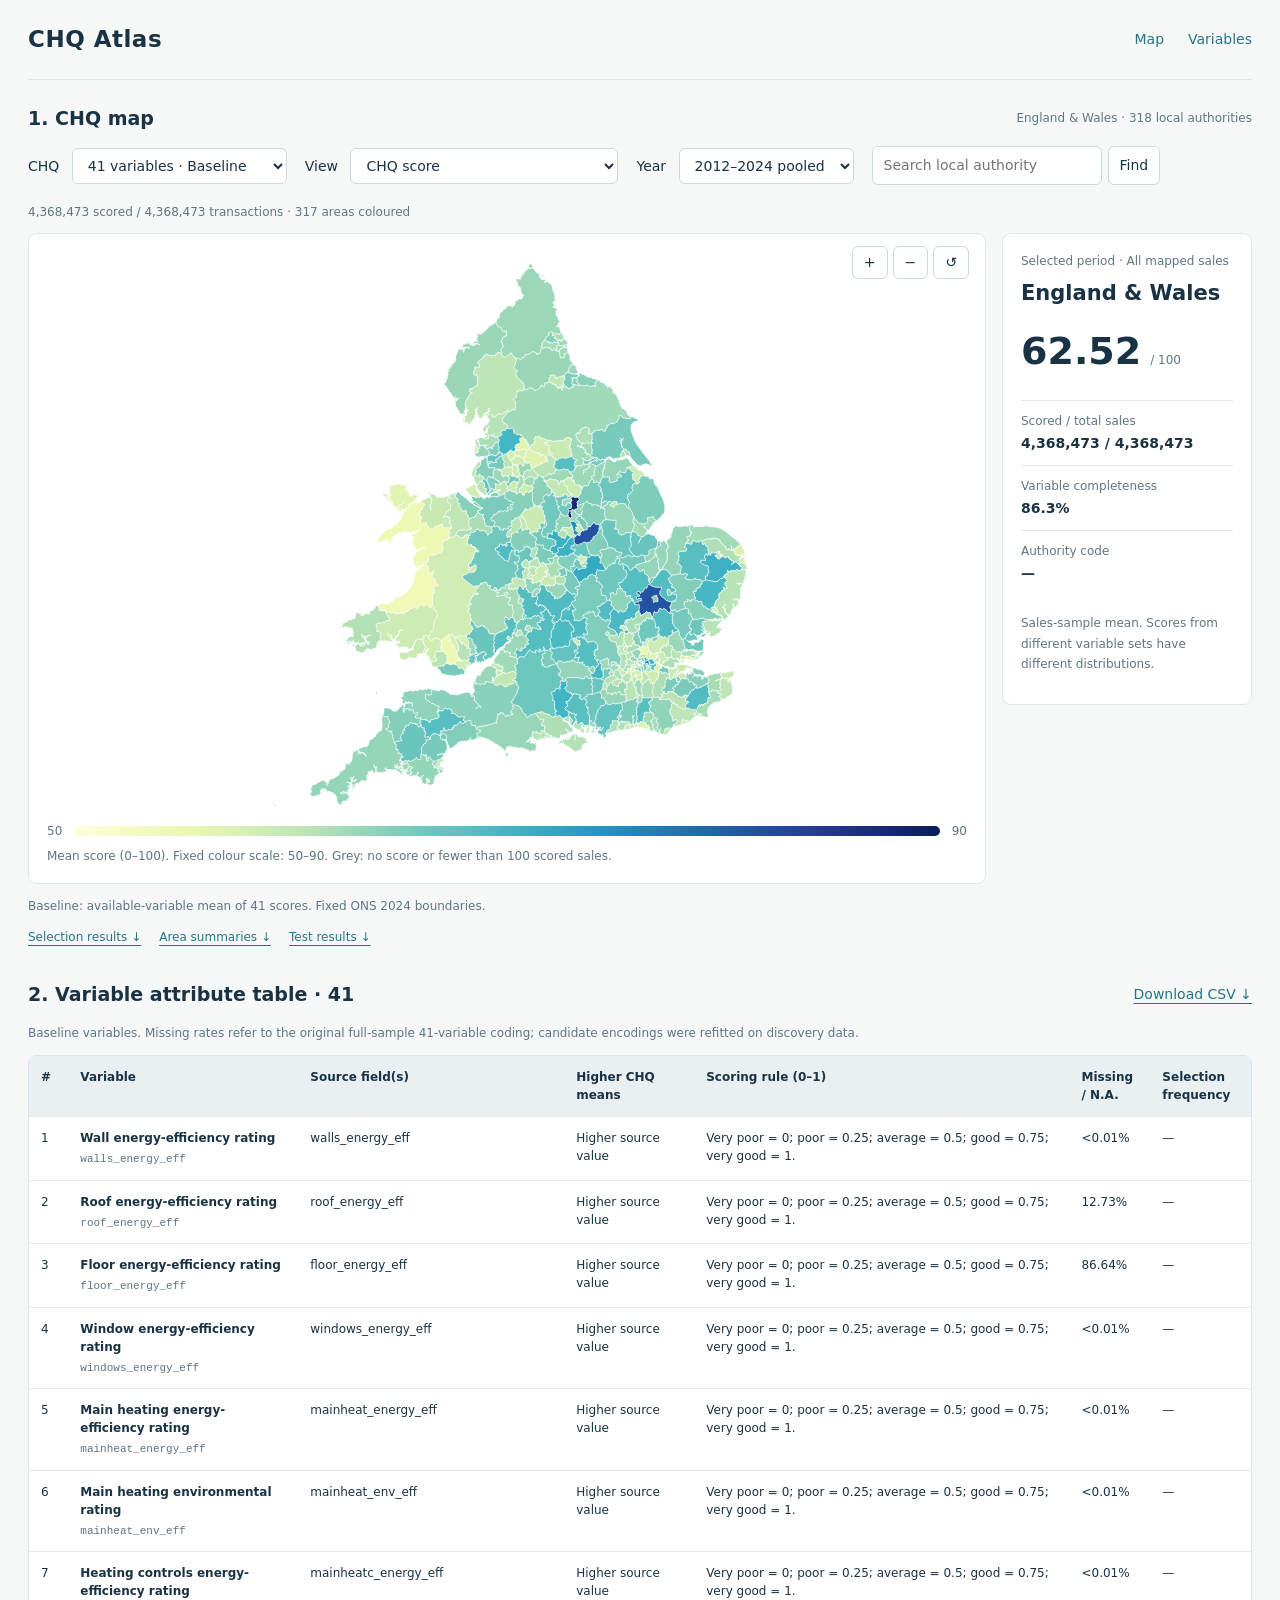
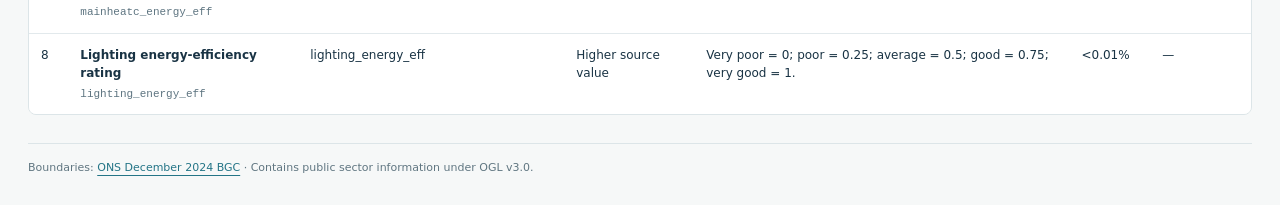
==== commit 3c5e8671: "Publish candidate CHQ maps, coverage and selection dictionaries" ====
--- a/index.html
+++ b/index.html
@@ -1,14 +1,14 @@
 <!doctype html>
 <html lang="en-GB"><head><meta charset="utf-8"><meta name="viewport" content="width=device-width,initial-scale=1">
-<title>CHQ Atlas · Map & Variables</title><meta name="description" content="Climate Housing Quality map of England and Wales and the 41 equal-weight variables used to calculate CHQ."><link rel="icon" href="assets/favicon.svg" type="image/svg+xml"><link rel="stylesheet" href="assets/site.css?v=map-table-1"></head>
-<body><div class="wrap"><header><h1>CHQ Atlas</h1><nav aria-label="Main navigation"><a href="#map-section">Map</a><a href="#variables">41 variables</a></nav></header>
+<title>CHQ Atlas · Map & Variables</title><meta name="description" content="Climate Housing Quality map of England and Wales and the 41 equal-weight variables used to calculate CHQ."><link rel="icon" href="assets/favicon.svg" type="image/svg+xml"><link rel="stylesheet" href="assets/site.css?v=candidates-1"></head>
+<body><div class="wrap"><header><h1>CHQ Atlas</h1><nav aria-label="Main navigation"><a href="#map-section">Map</a><a href="#variables">Variables</a></nav></header>
 <main><section id="map-section" aria-labelledby="map-title"><div class="section-head"><h2 id="map-title">1. CHQ map</h2><span>England & Wales · 318 local authorities</span></div>
-<div class="toolbar"><label for="year">Year <select id="year"><option value="all">2012–2024 pooled</option><option value="2012">2012</option><option value="2013">2013</option><option value="2014">2014</option><option value="2015">2015</option><option value="2016">2016</option><option value="2017">2017</option><option value="2018">2018</option><option value="2019">2019</option><option value="2020">2020</option><option value="2021">2021</option><option value="2022">2022</option><option value="2023">2023</option><option value="2024">2024</option></select></label><form id="searchForm"><label for="areaSearch" class="sr-only">Local authority name or code</label><input id="areaSearch" type="search" list="areaOptions" placeholder="Search local authority" autocomplete="off"><datalist id="areaOptions"></datalist><button type="submit">Find</button></form><span id="status" role="status" aria-live="polite"></span></div><div id="searchMessage" role="status"></div>
+<div class="toolbar"><label for="variant">CHQ <select id="variant"><option value="41">41 variables · Baseline</option><option value="5">5 variables · Candidate</option><option value="10">10 variables · Candidate</option><option value="18">18 variables · Candidate</option></select></label><label for="view">View <select id="view"><option value="score">CHQ score</option><option value="coverage">Coverage</option><option value="baseline">41-variable score · Same cohort</option></select></label><label for="year">Year <select id="year"><option value="all">2012–2024 pooled</option><option value="2012">2012</option><option value="2013">2013</option><option value="2014">2014</option><option value="2015">2015</option><option value="2016">2016</option><option value="2017">2017</option><option value="2018">2018</option><option value="2019">2019</option><option value="2020">2020</option><option value="2021">2021</option><option value="2022">2022</option><option value="2023">2023</option><option value="2024">2024</option></select></label><form id="searchForm"><label for="areaSearch" class="sr-only">Local authority name or code</label><input id="areaSearch" type="search" list="areaOptions" placeholder="Search local authority" autocomplete="off"><datalist id="areaOptions"></datalist><button type="submit">Find</button></form><span id="status" role="status" aria-live="polite"></span></div><div id="searchMessage" role="status"></div>
 <div class="map-layout"><div class="map-panel"><div class="zoom"><button id="plus" aria-label="Zoom in">+</button><button id="minus" aria-label="Zoom out">−</button><button id="reset" aria-label="Reset map">↺</button></div><svg id="map" role="group" aria-label="CHQ local authority map. Use the search box to select an area." viewBox="-18 -18 782.78 886"><path data-code="E06000001" d="M478.51,171.66L478.52,171.67L478.51,171.66L478.51,171.66ZM478.86,171.64L478.86,171.64L478.86,171.64L478.86,171.64L478.86,171.64ZM477.18,171.55L477.20,171.56L477.18,171.55L477.18,171.55ZM478.95,171.52L478.93,171.54L478.93,171.53L478.95,171.52ZM478.97,171.50L478.96,171.51L478.97,171.51L478.97,171.50ZM474.97,156.90L475.95,157.05L476.52,157.98L477.43,157.45L479.39,159.12L482.76,160.87L483.03,161.81L482.84,161.53L482.19,161.74L481.74,161.23L482.10,161.12L481.50,160.68L481.23,160.98L481.93,161.72L481.29,161.84L481.24,161.99L481.38,162.15L481.38,162.33L481.10,161.95L481.05,162.78L481.42,162.48L481.01,163.57L483.01,167.51L483.97,168.38L484.55,168.22L483.65,168.86L484.14,170.21L483.72,170.07L483.28,170.39L484.21,170.24L483.72,170.53L482.01,170.54L481.74,170.12L481.46,170.26L481.87,170.74L480.98,171.95L480.21,172.11L479.29,171.63L479.04,171.82L479.08,171.45L478.34,171.56L478.24,170.80L477.99,170.43L478.22,170.82L477.88,171.48L476.83,171.66L476.50,171.34L476.77,171.65L476.38,171.94L476.09,171.50L475.41,171.84L474.31,171.25L472.70,171.31L472.75,170.22L472.01,170.01L471.21,168.82L470.16,169.01L470.12,170.09L469.66,170.85L469.26,170.14L467.82,169.85L466.89,169.12L465.64,168.99L465.54,168.73L466.99,168.34L469.12,168.11L468.54,166.35L468.90,165.45L469.77,164.86L469.94,163.48L469.63,162.49L468.78,162.19L469.75,162.06L470.03,162.40L470.90,162.14L471.44,161.47L471.34,160.70L472.39,159.69L472.02,158.33L473.30,158.19L474.97,156.90Z" fill-rule="evenodd"/><path data-code="E06000002" d="M474.66,182.90L474.65,182.91L474.68,182.87L474.66,182.90ZM474.93,182.25L474.92,182.26L474.92,182.25L474.93,182.25ZM475.06,182.11L474.97,182.18L475.07,182.09L475.06,182.11ZM475.17,181.81L475.15,181.88L475.17,181.76L475.17,181.81ZM481.09,178.62L481.41,178.85L481.09,178.63L481.09,178.62ZM481.31,177.87L481.58,178.19L481.03,178.51L480.90,178.13L481.31,177.87ZM478.57,177.61L479.82,178.03L479.47,178.35L480.70,178.17L480.56,178.68L480.87,178.15L480.96,178.53L483.00,179.83L483.17,180.88L483.96,181.91L481.27,183.36L484.44,186.11L484.16,186.56L484.61,187.44L486.50,187.54L485.74,189.53L483.47,189.39L483.44,189.07L482.48,188.71L480.91,188.78L478.89,188.07L476.46,188.18L474.27,187.19L473.97,184.60L474.58,183.02L474.85,183.09L475.19,181.64L474.23,180.41L475.86,179.77L476.51,176.80L477.22,176.74L478.57,177.61Z" fill-rule="evenodd"/><path data-code="E06000003" d="M481.03,178.52L481.08,178.62L480.96,178.53L481.03,178.52ZM485.20,170.56L485.12,170.56L485.14,170.12L485.27,170.20L485.20,170.56ZM486.49,169.62L489.35,171.70L490.40,172.10L491.87,172.07L493.34,172.68L495.99,175.04L499.25,176.58L501.22,177.20L503.13,176.58L504.68,177.17L505.97,178.56L506.37,178.53L506.57,179.10L508.72,179.32L510.32,178.97L514.10,180.82L515.81,180.47L515.24,181.34L514.96,181.23L514.84,181.90L513.55,181.71L512.60,182.30L510.82,185.02L510.49,188.98L511.30,190.88L509.37,190.95L508.62,190.69L508.19,189.84L507.06,189.88L502.12,191.24L500.84,189.92L497.83,189.13L496.11,189.30L495.02,190.47L493.05,189.58L492.65,189.85L491.51,189.10L490.74,189.18L490.11,188.70L488.68,189.06L488.64,189.58L488.13,189.96L485.78,189.32L486.50,187.54L484.61,187.44L484.16,186.56L484.44,186.11L481.27,183.36L483.96,181.91L483.17,180.88L483.00,179.83L481.03,178.51L484.42,174.59L485.56,175.36L484.64,174.45L485.30,173.42L485.11,173.12L486.73,174.02L485.19,173.03L484.85,171.24L485.04,170.94L486.09,171.14L486.40,170.80L486.04,169.67L485.80,169.87L486.27,168.32L486.49,169.62Z" fill-rule="evenodd"/><path data-code="E06000004" d="M474.84,182.33L474.79,182.34L474.79,182.34L474.84,182.33ZM475.12,182.05L475.08,182.08L475.14,181.94L475.12,182.05ZM474.32,180.55L474.35,180.61L474.31,180.54L474.32,180.55ZM477.60,171.72L477.60,171.73L477.60,171.72L477.60,171.72ZM476.79,171.65L476.83,171.66L476.79,171.66L476.79,171.65ZM477.45,171.63L477.45,171.63L477.45,171.63L477.45,171.63ZM478.98,171.61L478.95,171.62L478.95,171.60L478.98,171.61ZM479.11,171.55L478.93,171.59L478.97,171.50L479.11,171.55ZM477.78,171.47L477.86,171.48L477.78,171.47L477.78,171.47ZM478.24,171.21L478.24,171.23L478.24,171.21L478.24,171.21ZM471.10,168.82L472.01,170.01L472.75,170.22L472.70,171.31L474.31,171.25L475.41,171.84L476.09,171.50L476.22,171.92L477.18,171.55L477.61,171.74L477.76,171.27L478.15,171.13L478.33,171.60L478.76,171.43L479.01,171.88L479.72,171.99L479.37,172.04L479.57,172.29L480.95,171.99L483.33,172.13L483.63,171.28L483.66,171.55L483.90,171.18L483.48,170.94L483.73,171.00L483.94,171.18L483.38,172.07L483.81,172.38L484.23,171.96L484.48,173.37L483.95,173.77L483.37,175.12L480.69,177.81L478.51,177.37L477.26,176.21L477.30,176.53L476.72,176.40L476.14,176.99L475.88,179.25L475.69,178.78L475.40,178.51L474.09,177.58L472.98,177.30L472.86,176.89L472.97,177.30L475.37,178.53L475.87,179.39L475.49,179.87L473.87,180.46L474.25,180.47L474.56,181.07L475.18,181.65L473.97,184.60L474.27,187.19L475.83,188.02L477.72,188.07L478.28,188.32L478.33,188.92L477.98,188.91L477.66,189.58L476.45,189.67L476.75,190.15L476.41,191.67L474.41,191.22L473.69,191.60L473.95,192.36L473.53,192.26L472.80,193.38L472.55,193.01L471.72,193.18L471.29,193.93L469.16,195.10L469.04,193.91L468.07,193.84L467.41,194.86L466.71,193.94L466.51,192.47L466.88,191.94L465.97,190.80L465.80,191.78L464.79,192.02L464.43,190.98L463.77,190.89L463.68,192.65L463.31,193.26L461.59,192.86L462.13,192.17L461.43,191.79L461.30,191.28L462.23,189.87L461.92,188.07L462.36,187.94L462.52,187.11L461.40,186.03L460.55,186.06L460.13,185.20L460.62,184.97L460.35,184.58L460.71,183.73L460.35,181.91L462.00,180.86L463.32,180.56L462.85,178.96L463.63,176.36L462.27,175.01L461.75,175.38L461.60,176.14L461.03,176.20L459.79,174.46L459.94,173.95L460.67,173.99L461.12,173.42L461.83,173.28L462.02,173.79L463.16,173.02L463.80,171.96L463.96,172.19L464.28,171.95L464.07,171.62L464.68,171.25L464.57,170.93L465.18,170.85L464.99,169.76L465.48,169.19L466.89,169.12L467.82,169.85L469.26,170.14L469.66,170.85L470.12,170.09L470.16,169.01L471.10,168.82Z" fill-rule="evenodd"/><path data-code="E06000005" d="M444.18,173.09L444.73,173.24L444.74,172.90L445.82,172.79L446.81,173.02L446.87,175.07L448.72,174.04L448.73,174.50L447.98,174.90L448.25,175.89L447.95,176.28L448.17,176.98L448.85,177.08L448.81,178.32L449.19,178.15L449.41,178.43L451.38,178.10L451.04,177.59L450.58,177.58L450.88,176.69L451.76,176.74L453.59,176.04L456.04,176.13L456.83,175.60L458.43,175.42L459.17,175.95L459.51,175.59L459.89,176.81L460.51,176.86L460.87,176.27L461.60,176.14L461.75,175.38L462.27,175.01L463.63,176.36L462.85,178.96L463.32,180.56L462.00,180.86L460.35,181.91L460.71,183.73L460.35,184.58L460.62,184.97L460.13,185.20L460.55,186.06L461.40,186.03L462.52,187.11L462.36,187.94L461.92,188.07L462.23,189.87L461.38,191.03L461.57,191.52L461.43,191.79L460.75,191.29L459.29,189.37L458.01,190.01L458.21,190.57L459.11,190.53L459.43,191.03L459.16,192.03L459.52,192.69L459.00,193.80L459.85,194.89L459.12,195.46L459.79,196.57L459.59,196.95L459.03,197.01L458.32,196.44L458.69,195.48L458.02,193.79L457.71,193.58L457.04,193.92L456.02,193.54L456.65,192.03L455.49,192.57L454.99,193.64L454.74,192.37L453.50,192.23L453.40,193.55L454.28,194.21L453.19,194.51L452.09,194.21L451.63,193.74L451.27,192.22L449.74,191.48L448.92,190.48L449.23,189.30L448.18,189.48L449.05,188.68L449.06,188.20L447.24,188.54L447.41,187.59L446.44,187.17L445.45,187.97L444.64,188.04L444.05,187.59L444.68,187.37L444.61,186.40L442.84,186.52L442.56,185.08L440.51,185.27L439.27,184.89L439.15,183.70L438.69,183.59L438.56,182.98L439.21,182.03L439.74,181.95L438.72,181.60L438.22,180.95L438.61,179.65L438.23,179.36L439.49,177.51L440.73,177.63L440.44,173.02L442.58,173.35L443.88,172.78L444.18,173.09Z" fill-rule="evenodd"/><path data-code="E06000006" d="M359.34,356.01L358.92,357.26L360.43,357.03L361.08,357.72L359.98,359.44L360.34,359.76L360.73,359.54L362.04,360.70L360.82,362.20L360.77,361.38L360.16,360.95L359.79,361.16L360.07,361.60L359.51,362.57L358.78,362.84L357.70,362.45L357.99,363.19L354.21,361.66L352.85,363.03L350.88,361.95L350.24,362.13L349.72,362.88L348.38,361.70L347.57,360.23L347.56,359.10L348.51,357.88L347.80,358.60L348.31,357.53L351.36,357.34L353.03,355.66L355.19,356.12L359.02,354.64L359.34,356.01ZM350.37,349.35L351.73,349.50L351.93,350.72L352.60,351.29L353.85,351.50L353.22,352.38L353.57,354.92L352.51,354.96L351.35,355.84L350.52,355.95L350.00,356.92L348.86,356.49L347.89,356.64L347.91,356.41L347.39,355.82L347.85,356.63L346.99,357.21L346.16,359.08L345.98,358.73L345.65,358.52L346.21,359.57L345.15,360.55L342.63,358.98L341.97,359.17L341.48,358.35L342.67,357.99L342.67,356.81L343.53,355.79L345.42,355.63L346.38,352.05L347.02,351.65L348.03,352.12L347.81,351.59L348.86,351.00L348.96,350.44L348.66,350.23L349.29,350.02L349.14,349.03L350.37,349.35Z" fill-rule="evenodd"/><path data-code="E06000007" d="M372.32,343.24L372.67,343.83L373.74,344.27L374.83,346.23L374.79,347.25L373.67,348.99L372.25,350.08L372.89,350.65L373.34,350.30L373.97,350.56L374.85,350.30L376.84,351.49L376.65,353.06L375.59,353.83L375.57,354.39L373.92,354.14L373.38,354.83L371.49,354.18L370.07,355.88L368.51,357.06L368.73,357.86L366.90,358.72L366.45,359.57L365.83,359.29L364.83,360.63L362.82,359.70L362.27,360.70L360.73,359.54L360.34,359.76L359.98,359.44L361.08,357.72L360.43,357.03L358.92,357.26L359.34,356.01L359.02,354.64L355.19,356.12L355.14,356.00L355.93,355.54L356.13,354.15L356.77,353.17L358.02,353.42L358.38,352.67L359.68,353.15L361.04,351.37L360.87,352.19L361.09,353.06L361.76,353.39L361.88,353.42L362.24,353.40L361.64,353.26L361.82,353.14L362.46,351.54L363.61,351.87L363.61,351.65L362.44,351.49L361.51,353.21L361.06,352.79L361.21,351.58L361.03,351.32L359.68,353.01L358.28,352.49L358.55,352.17L358.76,352.44L359.34,352.21L360.24,351.44L360.33,351.18L360.34,350.88L360.22,351.45L359.34,352.20L358.76,352.42L358.54,352.15L358.23,352.47L357.74,353.20L356.98,352.92L356.47,353.19L355.21,355.67L353.57,354.92L353.26,352.05L353.85,351.50L355.09,351.19L355.53,349.37L355.51,347.18L355.95,347.05L355.48,346.21L356.23,345.28L356.14,344.87L355.24,344.62L355.82,343.45L354.66,343.75L355.10,341.75L358.35,342.98L358.96,343.39L359.38,344.45L360.78,343.32L362.10,343.27L361.89,342.15L363.04,343.69L363.99,342.50L364.36,340.99L366.20,340.57L365.90,339.66L370.78,337.79L371.40,338.53L371.12,340.08L371.64,341.53L372.51,342.54L372.32,343.24Z" fill-rule="evenodd"/><path data-code="E06000008" d="M373.71,294.32L375.37,296.40L374.89,297.11L374.90,297.86L375.89,298.89L375.74,299.91L375.90,301.22L376.43,302.05L376.41,303.27L377.73,304.41L377.58,304.86L378.35,305.32L379.26,307.15L380.04,307.74L381.49,307.94L381.35,309.62L382.48,312.49L382.09,314.07L381.62,314.45L381.98,315.30L381.74,316.04L379.43,315.91L379.13,317.01L377.36,317.11L376.96,316.72L376.99,315.49L375.92,313.88L374.92,314.54L375.07,315.93L374.21,316.98L374.60,317.36L374.08,317.64L373.54,317.40L372.93,318.14L368.89,316.09L368.51,314.52L368.73,313.55L367.87,311.09L368.47,309.68L369.09,309.29L369.34,307.11L367.94,306.51L367.27,305.68L366.98,304.56L367.36,304.05L367.20,303.13L366.73,302.91L366.73,302.37L365.97,302.32L365.81,300.97L365.18,299.65L366.11,298.78L366.66,297.47L368.54,297.35L370.02,295.95L370.85,296.07L372.41,295.30L372.74,294.28L373.71,294.32Z" fill-rule="evenodd"/><path data-code="E06000009" d="M326.29,285.40L326.54,285.61L326.62,285.15L327.29,286.12L327.18,286.65L326.75,286.82L326.92,287.34L328.38,288.51L329.02,290.77L328.77,291.01L329.29,291.99L327.92,291.90L327.52,292.32L327.32,292.80L328.12,294.77L325.34,294.93L325.02,293.82L322.89,294.41L323.09,285.43L323.94,280.05L325.34,280.20L325.71,281.00L326.32,281.10L326.06,282.09L326.77,283.76L326.37,284.23L326.65,284.85L326.29,285.40Z" fill-rule="evenodd"/><path data-code="E06000010" d="M564.71,298.80L564.64,298.93L564.67,298.87L564.71,298.80ZM564.43,298.48L564.50,298.51L564.44,298.49L564.43,298.48ZM555.54,293.00L555.45,293.15L555.57,293.58L555.69,293.65L556.08,293.59L556.11,293.97L556.29,294.22L556.54,294.30L556.89,294.23L557.32,294.91L556.97,295.14L556.64,295.90L557.31,296.76L557.02,296.89L556.96,296.99L557.02,297.24L557.34,297.79L557.37,297.99L557.05,298.94L552.63,301.07L549.67,301.82L549.38,300.06L550.29,297.93L551.05,297.38L549.30,297.34L549.39,296.87L549.62,295.87L550.45,295.86L551.31,294.82L552.18,294.55L551.75,291.40L554.55,291.01L554.55,291.20L554.83,291.49L555.56,291.91L555.53,292.12L555.29,292.26L555.24,292.41L555.54,293.00ZM558.21,288.04L559.31,290.16L561.57,292.48L562.41,292.03L562.65,292.41L563.80,292.53L563.70,295.13L564.83,296.36L564.36,298.26L564.75,298.69L564.16,299.49L560.99,298.23L559.19,298.30L557.17,298.93L557.51,298.01L557.00,297.03L557.30,296.82L557.35,296.68L556.68,295.82L557.35,294.90L556.98,294.23L556.88,294.21L556.61,294.28L556.39,294.24L556.14,293.60L555.59,293.56L555.65,292.84L555.26,292.40L555.56,292.12L555.58,291.92L554.58,291.19L554.59,290.84L554.22,290.66L554.01,289.73L555.65,288.48L558.21,288.04Z" fill-rule="evenodd"/><path data-code="E06000011" d="M494.37,304.65L494.36,304.65L494.37,304.64L494.37,304.65ZM523.28,304.59L525.71,305.49L525.59,305.71L525.10,305.63L524.72,305.77L525.61,305.78L525.74,307.37L525.22,307.96L525.43,308.42L523.75,308.18L523.65,309.00L521.64,309.63L520.59,310.41L521.09,310.64L519.27,311.61L519.65,310.82L519.46,310.47L518.04,311.20L516.95,312.16L516.60,313.09L515.88,313.53L515.37,313.28L514.60,313.58L512.97,315.08L504.42,311.43L500.71,311.50L500.59,309.39L504.44,308.50L509.63,306.24L511.23,305.94L511.72,307.00L512.67,307.58L513.29,307.29L514.81,305.31L515.93,304.69L517.05,304.88L519.13,306.03L521.58,304.74L523.28,304.59ZM511.69,301.94L511.38,301.98L511.60,301.58L511.81,301.72L511.69,301.94ZM512.87,301.70L513.08,303.89L511.45,304.84L511.26,305.88L509.59,306.19L504.44,308.42L500.53,309.33L500.62,311.20L499.95,311.56L496.65,312.21L494.66,311.55L494.00,311.84L493.72,311.45L492.46,311.12L491.95,310.22L490.92,310.11L491.05,309.40L492.81,307.91L492.47,307.56L493.31,305.08L493.77,305.24L494.32,304.69L495.09,305.43L495.12,306.10L495.81,305.84L496.41,306.53L497.86,305.90L499.18,306.29L499.68,305.76L501.44,306.02L501.43,304.84L502.50,304.58L502.30,305.22L502.98,305.44L503.43,304.79L503.11,304.39L503.40,303.38L504.53,303.71L506.29,302.80L507.86,303.03L507.86,301.52L509.34,301.58L511.23,302.25L511.96,301.85L511.94,301.01L512.23,300.93L512.87,301.70ZM564.28,299.47L564.16,299.49L564.57,299.02L564.28,299.47ZM564.75,298.68L564.75,298.69L564.73,298.65L564.75,298.68ZM564.42,298.47L564.42,298.48L564.41,298.48L564.40,298.43L564.42,298.47ZM554.04,289.98L554.09,290.32L554.07,290.28L554.04,289.98ZM554.04,289.56L554.03,289.58L554.03,289.57L554.04,289.56ZM550.85,235.80L552.04,237.51L552.03,238.73L553.30,238.85L554.48,239.73L556.39,239.19L556.51,239.91L557.26,239.73L558.12,241.18L559.26,240.65L561.10,240.81L561.40,240.48L563.81,240.90L564.47,241.58L564.51,241.10L565.13,240.76L565.84,237.88L569.43,238.77L573.01,240.94L574.42,241.53L574.81,241.33L575.01,241.73L575.27,241.48L576.98,242.69L577.13,243.46L577.54,243.46L577.15,244.39L575.22,245.41L572.18,245.46L570.11,246.20L568.48,248.42L568.35,249.13L567.94,248.91L568.09,249.09L567.42,249.33L566.17,252.87L565.98,256.72L566.34,259.66L571.52,274.61L573.92,279.10L581.61,290.09L593.98,306.12L596.68,310.26L598.29,314.61L598.81,316.64L598.85,317.82L598.08,319.37L595.76,322.13L595.57,321.60L597.89,319.30L598.78,317.74L598.27,315.97L596.88,314.56L592.89,312.11L589.02,311.04L581.80,313.71L581.44,314.16L577.15,313.38L573.29,309.93L571.45,307.82L571.52,307.49L571.22,306.99L571.29,307.54L568.48,304.90L568.39,304.58L568.83,304.64L567.35,302.96L566.54,302.38L566.20,302.89L566.64,303.24L566.22,303.04L565.32,300.44L565.74,300.11L565.87,299.41L565.52,300.21L564.78,300.03L564.75,298.64L564.36,298.26L564.83,296.36L563.70,295.13L563.80,292.53L562.65,292.41L562.41,292.03L561.57,292.48L559.31,290.16L558.21,288.04L555.01,288.80L555.01,288.36L554.94,287.94L554.61,287.51L554.09,287.34L553.64,286.53L552.57,286.13L552.64,285.51L552.58,285.05L552.25,284.43L552.11,284.34L551.42,284.33L550.95,283.79L550.97,283.49L551.23,283.12L551.48,282.30L551.48,282.04L550.85,280.48L550.97,279.44L550.87,278.84L550.11,278.19L550.18,277.88L550.70,278.08L551.21,277.75L551.27,277.34L551.13,276.19L552.22,275.38L552.31,275.02L552.09,274.17L552.73,273.63L553.17,273.82L553.52,273.63L553.58,272.48L553.75,272.36L553.95,272.14L554.23,272.01L554.39,271.85L554.34,270.63L554.36,271.83L553.86,272.17L553.54,272.48L553.51,273.60L552.73,273.59L552.20,274.00L551.23,272.86L549.64,272.05L548.80,271.70L551.23,272.88L552.18,274.03L552.00,274.25L552.21,275.33L551.38,275.69L551.10,276.23L550.95,276.16L550.79,276.16L550.43,276.27L549.21,275.34L547.72,274.72L547.58,274.84L549.21,275.36L550.43,276.29L551.10,276.26L551.17,277.76L550.16,277.86L550.09,278.23L550.19,278.39L550.14,278.42L549.59,278.17L550.85,278.85L550.83,280.49L551.46,282.25L551.22,283.10L550.93,283.52L550.91,283.74L550.94,283.83L551.38,284.35L552.20,284.42L552.54,286.13L553.62,286.54L554.08,287.37L554.91,287.93L554.98,288.36L554.89,289.03L553.97,289.68L554.55,291.01L551.75,291.40L552.18,294.55L551.31,294.82L550.45,295.86L549.62,295.87L549.30,297.34L551.05,297.38L550.29,297.93L549.38,300.06L549.67,301.82L548.59,302.26L548.39,301.93L548.38,302.33L547.24,302.70L545.02,302.26L539.09,303.66L536.86,302.75L535.54,301.11L533.95,300.66L532.66,300.50L531.89,300.48L531.72,300.50L531.64,300.56L531.69,300.40L531.48,300.11L531.61,300.55L530.89,300.86L532.51,300.58L527.84,302.01L526.65,303.99L525.91,304.51L521.89,304.21L518.78,305.64L517.46,304.54L516.12,304.27L514.81,304.82L512.55,307.34L511.90,306.62L511.48,305.31L513.35,303.99L513.32,301.95L512.69,300.89L511.88,300.73L510.69,301.92L509.40,301.32L507.47,301.40L507.33,300.61L505.21,300.78L503.03,300.20L502.88,298.75L501.97,298.26L503.81,297.71L505.79,295.99L505.67,294.78L505.03,293.91L505.74,291.39L505.17,290.73L506.38,288.65L504.61,287.59L504.61,286.27L504.01,284.51L504.42,283.05L503.88,282.03L504.65,281.16L504.49,280.24L506.02,279.45L505.92,278.25L506.26,278.01L503.69,277.40L504.47,276.69L504.62,275.35L505.15,275.22L504.90,274.51L505.25,274.44L505.17,273.95L505.52,273.44L506.02,273.40L505.39,272.12L505.84,271.41L505.38,270.18L505.67,269.41L505.43,268.84L505.96,267.71L504.84,266.53L505.35,264.30L505.98,263.41L505.55,263.21L506.61,263.10L507.06,262.31L508.24,261.97L508.65,260.55L509.57,259.95L509.49,259.42L511.09,259.51L512.51,258.73L514.44,258.81L516.26,258.31L516.25,259.04L521.77,257.32L522.14,259.86L523.06,259.90L523.21,260.22L523.83,260.05L524.34,260.78L526.15,260.36L526.57,258.97L525.69,258.15L525.78,257.22L526.51,256.22L528.13,256.20L528.24,255.26L529.35,253.57L527.99,252.44L530.75,251.36L531.79,251.29L533.83,248.85L535.92,248.34L536.19,247.80L538.01,248.12L538.69,248.74L539.21,248.41L539.50,248.97L542.42,246.67L544.43,245.65L544.22,245.13L545.39,244.30L545.00,242.97L547.65,241.25L547.04,237.40L547.91,237.06L547.76,236.59L548.30,236.34L548.26,235.93L550.61,235.51L550.85,235.80Z" fill-rule="evenodd"/><path data-code="E06000012" d="M569.87,314.26L572.97,316.37L578.23,321.22L579.10,321.30L579.46,321.78L580.04,320.77L580.74,320.76L586.12,325.98L585.66,324.71L586.73,326.47L586.74,326.89L586.37,326.58L586.56,327.00L586.83,326.88L587.96,328.59L588.03,329.01L587.35,329.69L585.04,330.61L584.85,330.19L584.07,330.30L583.14,330.94L582.50,329.95L580.92,330.19L580.15,334.47L578.41,335.01L578.94,336.20L577.41,337.37L579.70,340.03L576.46,342.66L576.24,342.12L575.46,342.35L575.23,341.65L574.34,341.65L573.05,338.69L573.46,338.08L573.08,338.17L572.95,337.76L571.01,337.71L570.37,335.43L568.46,335.22L568.93,331.51L568.05,329.42L568.29,328.64L567.49,328.53L570.17,323.96L569.79,323.27L569.48,322.82L568.66,322.84L567.13,323.40L566.02,320.78L565.62,320.51L564.58,321.05L564.80,319.73L564.29,319.92L563.85,319.28L563.66,319.46L561.78,318.24L561.93,317.98L560.97,316.98L564.48,315.49L566.06,315.30L568.75,312.92L568.66,313.33L569.87,314.26Z" fill-rule="evenodd"/><path data-code="E06000013" d="M526.40,308.28L526.53,309.04L525.93,311.50L524.47,313.58L524.50,315.67L525.73,317.76L525.08,318.48L523.65,318.35L522.96,319.00L522.43,320.78L523.15,322.00L521.91,323.67L521.74,324.39L521.88,326.06L522.62,327.51L522.25,328.82L522.70,330.41L522.32,332.59L521.53,334.11L520.20,334.34L519.54,335.90L519.92,337.24L519.00,337.46L518.75,337.86L518.83,339.60L517.73,340.79L511.32,339.29L511.17,339.99L507.49,340.22L507.14,339.47L508.83,338.04L505.73,334.12L506.01,332.94L504.46,332.53L504.73,330.54L504.97,330.05L508.90,329.69L509.40,328.98L508.60,327.50L508.66,326.37L509.44,324.78L508.56,324.48L508.80,322.36L509.72,319.78L509.65,318.48L511.49,314.43L512.97,315.08L514.60,313.58L515.37,313.28L515.88,313.53L516.60,313.09L516.95,312.16L518.04,311.20L519.46,310.47L519.65,310.82L519.27,311.61L521.09,310.64L520.59,310.41L521.64,309.63L523.65,309.00L523.75,308.18L525.43,308.42L525.25,307.84L525.74,307.37L526.40,308.28ZM538.03,306.29L540.87,307.04L540.84,306.72L541.04,306.99L539.75,307.59L539.88,307.28L539.08,307.37L537.91,306.61L538.03,306.29ZM559.95,302.34L561.48,302.92L562.89,305.02L563.12,305.59L562.75,305.78L563.19,305.72L564.89,308.65L565.72,309.39L565.46,309.57L565.93,309.62L567.86,312.47L568.33,312.44L568.75,312.92L566.06,315.30L564.48,315.49L560.97,316.98L560.44,317.10L560.20,316.55L559.55,316.86L560.28,319.63L559.96,319.82L560.07,320.27L559.43,320.37L557.37,325.00L556.27,324.89L556.35,325.39L555.62,325.41L555.06,325.05L550.13,324.41L549.29,322.87L548.41,323.51L547.46,325.31L546.93,325.13L546.18,325.62L546.09,326.65L545.28,327.11L544.04,327.14L543.17,328.38L545.52,328.10L548.21,327.00L549.24,326.96L550.03,328.67L550.67,328.45L551.23,328.98L551.54,331.08L548.20,332.34L545.45,332.46L544.38,333.09L545.07,334.32L544.49,335.55L544.61,336.62L545.91,337.40L539.03,339.77L534.92,340.31L532.29,340.09L532.55,339.53L531.82,338.46L531.84,336.16L532.18,336.07L532.53,334.67L532.29,333.04L532.59,332.17L528.17,332.29L527.15,331.75L525.93,332.10L522.72,331.33L522.84,330.27L522.39,328.93L522.79,327.62L522.05,325.94L522.02,323.90L523.28,322.36L523.26,321.59L522.65,320.72L523.29,318.92L523.55,318.62L525.32,318.66L525.88,318.13L525.92,317.35L524.88,315.95L524.73,313.74L526.12,311.95L526.93,309.15L526.90,308.06L526.03,306.26L526.32,305.61L530.75,303.58L533.15,302.89L535.54,305.52L535.38,305.93L535.61,305.63L538.65,307.85L540.83,308.19L542.55,307.59L545.32,305.02L547.66,305.09L547.68,306.15L547.73,306.26L547.73,305.09L551.87,304.57L551.97,305.43L552.10,305.96L552.23,306.16L551.92,304.84L552.44,304.28L554.59,303.76L554.68,303.99L554.62,303.74L556.89,302.91L559.95,302.34Z" fill-rule="evenodd"/><path data-code="E06000014" d="M496.95,254.55L497.82,254.93L498.86,254.06L499.64,255.94L500.58,256.32L500.60,257.57L501.34,257.78L501.60,258.69L501.93,258.70L500.87,259.52L501.09,259.76L500.61,260.59L500.90,261.27L500.45,261.68L501.24,261.35L501.55,262.51L500.94,262.63L500.60,263.02L500.77,263.33L499.62,264.52L501.17,264.65L501.99,264.07L502.80,264.34L503.92,263.58L505.55,263.21L505.98,263.41L505.35,264.30L504.84,266.53L505.96,267.71L505.43,268.84L505.67,269.41L505.38,270.18L505.84,271.41L505.39,272.12L506.02,273.40L505.52,273.44L505.17,273.95L505.25,274.44L504.90,274.51L505.15,275.22L504.62,275.35L504.47,276.69L503.69,277.40L505.01,277.90L506.15,277.82L505.95,279.27L505.66,279.01L505.34,279.46L504.97,279.39L504.65,278.31L504.17,278.23L503.83,278.70L502.16,279.02L500.02,280.16L498.67,278.04L497.53,278.28L493.83,280.33L492.74,279.05L492.21,279.25L491.57,278.74L491.22,278.94L491.40,278.10L490.92,277.58L491.35,278.21L490.78,280.05L490.36,280.20L488.68,279.22L487.65,277.31L487.07,277.82L486.14,277.33L485.21,275.22L484.72,275.48L483.97,274.32L483.40,274.45L482.94,273.50L482.23,273.11L482.37,272.53L481.80,270.50L480.42,267.72L480.62,267.23L480.08,265.96L480.24,265.15L480.67,264.39L482.06,263.88L482.76,264.57L483.61,264.39L483.49,262.82L482.75,262.29L483.03,261.91L483.81,262.43L484.37,262.04L486.19,263.81L487.46,263.52L486.40,261.81L486.92,260.66L486.47,259.97L486.95,259.48L486.73,258.53L487.07,257.90L488.19,257.71L488.83,258.00L489.27,257.01L490.55,256.72L490.44,256.24L490.86,256.31L491.01,255.42L491.45,255.20L493.74,254.87L494.04,255.20L493.94,253.89L496.95,254.55Z" fill-rule="evenodd"/><path data-code="E06000015" d="M459.19,412.25L459.37,412.63L460.32,412.60L460.25,414.65L461.64,415.11L463.27,414.53L465.44,414.66L464.21,416.49L464.53,417.36L465.97,417.28L467.77,418.18L467.20,418.65L467.36,420.28L467.02,420.89L467.33,421.73L466.07,421.88L465.37,424.16L464.68,424.20L464.55,424.56L464.90,425.48L463.74,426.29L464.29,427.03L463.01,427.53L462.31,427.59L461.98,426.78L460.76,425.98L458.13,426.40L457.29,424.22L456.28,424.24L455.25,423.35L454.58,423.77L453.90,423.56L454.08,422.92L452.71,421.17L452.55,419.93L453.06,419.59L452.89,418.78L454.21,418.43L455.15,417.33L456.81,416.59L456.57,415.31L456.98,415.01L456.82,414.14L457.68,413.90L457.88,412.46L459.19,412.25Z" fill-rule="evenodd"/><path data-code="E06000016" d="M488.19,452.20L488.50,452.39L488.81,452.08L489.11,452.47L490.55,455.76L491.37,454.58L493.86,455.23L493.97,454.97L495.23,455.05L496.86,455.87L496.68,456.94L497.59,457.14L497.33,458.73L497.83,459.59L497.77,460.09L496.98,460.39L497.06,461.52L495.64,462.60L495.40,463.19L493.43,462.79L493.29,463.56L493.71,463.90L493.01,464.84L492.84,465.76L491.38,465.55L491.33,465.84L490.80,465.83L490.83,466.49L489.53,466.66L488.51,468.03L487.81,467.77L488.25,467.26L488.06,466.56L486.63,466.28L487.38,464.80L486.88,464.41L487.49,463.87L487.36,463.34L482.87,460.28L483.47,459.18L485.09,459.41L485.75,457.57L485.53,456.47L486.28,455.93L485.96,455.20L486.15,453.92L487.27,452.36L487.95,451.96L488.19,452.20Z" fill-rule="evenodd"/><path data-code="E06000017" d="M536.09,441.33L536.39,442.66L537.78,442.15L539.27,442.22L539.39,442.98L539.87,443.39L540.40,443.31L542.19,444.30L542.01,446.49L544.65,446.96L544.90,447.58L546.27,448.38L550.10,448.31L550.73,448.52L550.67,448.79L551.93,448.87L551.75,451.77L549.77,454.00L546.39,454.91L546.48,455.47L545.35,455.67L544.24,454.68L543.85,454.87L546.44,458.44L545.63,458.48L544.93,457.99L544.48,458.17L543.93,459.27L542.49,460.60L542.62,461.77L541.66,462.60L541.90,463.36L541.44,464.18L542.34,464.98L542.24,465.40L541.01,465.19L540.64,466.39L539.81,466.47L539.27,466.18L539.29,465.40L538.94,465.03L538.33,466.36L537.06,466.11L534.03,468.61L533.23,468.35L533.02,468.81L532.00,469.07L531.10,469.79L530.99,470.52L530.56,470.64L529.63,472.42L528.80,472.50L528.94,473.53L528.53,473.67L528.67,473.95L527.95,475.09L527.42,475.56L526.79,475.41L525.99,474.39L526.11,473.98L524.89,473.47L524.75,472.95L525.17,472.10L523.94,470.07L523.27,469.81L522.75,467.27L521.98,467.01L521.68,466.27L520.31,465.12L518.18,465.74L517.80,465.33L517.95,463.26L519.08,461.79L518.61,461.03L519.39,459.15L518.67,458.95L518.76,458.11L519.62,456.49L519.96,456.52L520.35,455.03L520.84,455.00L521.05,454.54L520.64,451.03L519.77,450.73L519.68,449.70L519.09,449.62L519.36,449.16L517.48,447.80L518.13,446.11L518.83,445.71L519.21,444.96L520.02,444.45L521.00,444.37L521.36,443.88L522.14,443.90L522.59,444.68L523.00,444.46L523.58,444.89L526.32,444.23L526.49,443.67L528.42,443.38L528.34,442.99L529.44,442.41L529.43,441.92L530.30,441.69L531.35,442.03L536.09,441.33Z" fill-rule="evenodd"/><path data-code="E06000018" d="M485.13,404.83L485.02,405.17L486.49,405.17L486.59,405.77L486.97,405.55L488.62,406.28L487.75,407.64L488.42,407.46L489.10,407.97L488.74,409.21L490.47,409.60L490.21,410.02L490.73,411.86L491.22,412.32L492.14,412.39L492.38,413.13L492.99,413.45L492.79,413.62L493.74,414.62L492.57,415.59L491.49,415.22L489.77,415.50L488.85,417.09L487.97,416.36L487.34,420.33L487.48,421.73L486.59,422.06L485.89,423.35L484.62,422.26L482.85,421.41L482.31,421.70L482.91,420.01L483.92,420.40L485.37,419.25L483.89,417.25L482.45,416.87L482.20,415.91L480.78,415.71L479.66,414.12L480.31,412.33L480.94,412.00L479.61,409.57L481.44,410.04L481.74,409.33L482.40,409.74L483.41,409.09L482.03,408.54L482.47,407.67L481.89,406.81L482.05,406.36L481.52,406.04L482.52,405.45L482.78,404.66L484.08,405.03L485.17,404.57L485.13,404.83Z" fill-rule="evenodd"/><path data-code="E06000019" d="M340.23,495.51L342.27,495.96L341.94,496.59L342.08,497.74L342.85,498.23L343.43,497.96L343.10,500.00L343.38,500.53L347.79,500.21L347.88,500.58L348.67,500.78L347.91,501.61L348.19,502.63L347.25,503.75L345.60,503.55L346.34,504.56L347.45,504.95L348.22,506.00L349.33,505.95L350.41,507.66L353.31,507.13L353.30,506.67L352.47,506.51L352.84,505.33L354.49,502.76L355.46,503.41L355.16,503.92L356.19,504.30L356.56,503.99L356.78,504.75L357.20,504.79L357.14,505.36L357.81,505.91L358.29,505.82L357.91,506.97L358.70,508.10L357.51,508.09L357.17,507.61L354.78,508.31L355.71,509.58L356.45,509.81L356.83,510.89L358.04,510.53L358.74,511.50L359.25,510.84L359.99,510.87L360.46,511.32L360.68,512.33L359.76,512.46L359.07,513.89L357.82,514.54L357.59,515.08L357.28,516.56L357.75,517.56L360.64,517.02L361.62,516.44L362.45,516.53L362.63,515.81L363.23,516.19L364.50,515.86L364.96,516.26L365.57,515.79L366.04,516.12L366.41,515.75L366.92,516.50L367.86,515.37L369.62,515.25L369.81,514.22L368.89,513.04L368.98,512.27L369.96,512.17L370.74,511.28L371.40,511.10L372.15,511.44L373.58,511.19L373.87,511.84L375.11,512.55L375.65,513.30L373.23,514.44L372.07,515.39L371.57,516.16L371.47,517.52L372.33,518.53L376.06,518.14L377.27,519.11L378.97,519.16L379.52,519.97L379.27,520.36L378.42,519.96L378.28,520.43L377.75,520.45L377.94,521.31L378.76,522.25L378.42,522.74L377.85,522.52L378.03,523.31L377.38,523.15L377.09,524.53L376.36,525.30L376.73,525.97L375.79,526.87L376.09,527.55L375.11,527.59L374.92,528.14L376.70,531.50L378.03,531.05L378.57,531.27L379.89,530.08L381.15,530.67L381.73,530.55L382.97,533.35L381.94,534.14L382.54,538.70L383.51,538.74L383.53,539.54L383.39,542.58L382.30,544.40L382.70,545.13L382.29,549.47L379.10,550.79L378.57,550.67L378.01,553.11L376.74,553.40L374.58,552.94L374.84,550.62L373.99,550.24L372.27,550.48L372.12,549.10L370.88,549.24L370.75,550.17L369.77,550.98L370.27,552.45L370.98,552.48L371.57,553.27L369.98,554.32L369.41,555.24L369.63,557.70L369.03,557.75L368.86,558.20L369.81,559.02L370.18,558.67L371.29,558.81L372.01,559.51L371.95,562.95L372.93,564.21L373.53,564.30L374.25,566.67L373.78,566.94L373.96,567.24L374.32,567.09L374.29,567.45L373.71,567.89L371.99,568.02L371.25,569.10L370.05,569.21L369.95,569.83L369.41,569.89L369.34,569.27L368.75,569.60L368.69,568.97L368.09,569.13L366.85,572.09L366.05,572.33L366.00,572.65L364.89,572.73L363.31,572.13L361.61,572.49L361.19,572.74L361.76,573.72L361.45,574.22L359.75,573.26L359.00,574.62L357.90,575.12L357.55,575.75L356.54,575.14L356.58,575.66L355.29,577.59L354.71,577.47L354.60,576.63L353.89,576.20L352.39,575.77L352.02,576.55L351.44,576.43L351.10,574.84L350.41,574.71L350.21,575.62L349.50,575.49L349.10,574.23L348.38,575.49L348.03,575.31L347.36,575.99L347.17,575.14L345.76,574.63L344.65,572.23L343.82,571.72L344.00,570.65L344.77,569.60L341.78,568.13L341.70,567.59L340.72,567.05L340.09,565.94L338.74,565.83L338.67,564.70L338.24,564.13L337.95,564.50L337.18,564.41L337.14,564.76L336.45,564.66L336.32,564.19L337.84,563.81L337.96,563.47L337.15,563.25L336.69,562.66L335.75,562.79L335.04,561.76L334.08,561.80L334.22,562.57L333.73,562.97L332.68,562.99L331.58,564.06L330.52,564.60L329.99,564.42L328.31,565.68L326.58,565.84L326.19,562.57L324.15,563.13L323.37,562.58L323.35,560.99L321.83,558.19L320.99,557.82L320.63,556.85L318.17,554.39L318.00,553.46L316.72,551.33L316.49,549.90L315.41,548.61L316.61,546.09L316.04,545.03L316.23,544.54L313.97,542.33L313.57,540.84L313.15,540.51L313.81,539.00L313.49,536.92L315.05,536.61L314.84,535.43L315.11,534.97L313.06,533.80L312.28,533.97L311.83,533.31L312.54,532.49L312.39,531.86L314.23,531.70L316.17,530.99L318.08,529.36L317.92,528.73L317.07,528.27L316.52,529.11L315.73,529.47L313.65,528.18L313.70,527.67L314.55,527.21L314.56,526.71L315.56,526.20L316.17,525.27L315.55,522.51L318.24,521.05L317.72,520.61L318.43,518.71L318.20,517.76L320.78,517.48L320.91,516.59L320.28,516.45L320.70,516.19L320.44,515.69L321.53,514.78L324.28,513.71L325.66,514.28L326.67,514.02L326.76,514.40L327.89,514.03L327.88,513.20L328.70,512.81L329.26,513.02L327.89,512.30L325.43,512.49L325.14,512.05L323.75,511.80L323.75,510.25L324.32,509.89L324.72,508.55L324.53,506.89L324.80,505.38L325.14,504.99L326.13,505.16L326.85,504.51L327.85,504.31L328.96,501.47L330.87,501.36L330.61,500.94L331.10,500.65L330.44,499.69L332.04,498.75L333.78,498.91L333.58,498.50L331.88,497.74L332.63,496.74L332.14,496.38L332.31,496.13L333.40,496.22L334.06,497.09L334.50,497.13L334.48,497.92L335.07,497.29L334.91,496.32L337.10,495.84L337.89,494.86L340.23,495.51Z" fill-rule="evenodd"/><path data-code="E06000020" d="M376.11,432.92L376.27,433.29L376.26,432.80L376.30,433.19L377.15,432.65L380.54,434.89L381.08,437.26L380.69,437.54L380.27,437.34L379.87,438.09L380.40,438.89L381.54,438.99L381.29,439.88L384.67,442.69L384.64,443.62L385.43,443.87L386.24,445.19L386.17,445.61L385.84,445.60L385.94,446.33L384.67,446.82L384.16,446.70L384.11,446.30L382.68,446.61L381.38,446.27L380.99,445.49L381.25,445.21L380.56,445.38L380.03,447.87L378.27,450.50L378.35,451.80L378.02,451.81L378.30,453.60L377.86,453.79L377.59,455.17L376.78,456.44L376.82,460.66L375.19,461.62L375.41,462.91L375.05,463.43L373.95,463.10L372.72,462.08L372.05,462.35L372.05,462.04L370.79,462.06L370.30,461.44L369.45,461.30L368.49,459.61L366.98,458.32L365.37,457.56L365.63,457.02L364.86,456.78L364.90,456.13L365.29,455.87L364.74,455.17L361.86,453.31L361.16,452.31L360.57,452.49L359.70,451.36L358.88,451.07L358.74,450.43L360.40,449.96L360.70,449.06L361.16,448.85L361.12,448.30L359.56,448.19L359.23,447.76L358.76,448.10L358.14,447.05L355.80,446.46L355.25,445.37L355.70,444.59L355.33,444.50L355.00,443.62L355.48,443.57L355.36,442.14L357.16,441.19L357.67,441.51L357.84,442.36L358.10,442.28L359.12,439.84L359.61,440.03L361.06,439.58L361.64,439.81L361.62,437.38L361.15,436.74L361.70,436.68L362.65,435.59L363.66,435.72L363.58,436.03L364.38,436.62L365.13,436.06L366.26,437.38L366.66,437.23L366.47,438.66L367.17,438.39L367.85,436.66L368.35,437.15L368.74,436.72L369.52,437.00L370.97,435.76L370.80,436.46L371.67,436.31L371.79,436.62L370.65,438.85L370.79,439.33L371.53,439.10L372.17,439.36L372.32,438.81L373.49,438.95L373.44,437.98L372.98,437.59L373.49,436.75L372.17,433.55L372.51,433.19L375.03,433.54L375.19,433.03L376.17,432.44L376.11,432.92Z" fill-rule="evenodd"/><path data-code="E06000021" d="M397.22,394.55L397.87,394.71L398.13,394.38L398.73,394.68L399.65,397.49L400.79,397.46L401.45,397.68L401.57,398.19L402.76,398.29L402.58,399.87L403.53,400.70L402.20,400.80L402.66,401.84L402.42,402.50L403.33,403.83L403.00,404.95L404.67,406.09L404.28,407.30L404.51,407.98L404.85,408.30L405.40,407.85L405.97,408.09L405.68,409.80L406.78,411.36L405.98,411.49L406.58,412.27L406.32,412.68L404.93,413.36L404.70,412.97L404.12,413.12L404.06,413.78L403.07,414.03L402.30,411.84L400.96,411.12L400.45,411.83L400.50,412.86L399.75,412.93L399.48,414.42L398.73,414.65L398.63,414.18L398.23,414.37L398.43,415.30L397.81,415.46L397.43,414.75L396.97,414.88L396.61,412.83L395.58,411.74L395.14,410.59L395.83,410.34L395.31,409.85L394.72,407.40L395.21,406.62L394.87,405.43L396.00,404.74L395.43,402.44L394.56,401.30L393.81,398.40L393.26,398.30L392.87,397.00L394.79,395.66L394.87,395.27L396.14,395.08L396.38,394.20L397.22,394.55Z" fill-rule="evenodd"/><path data-code="E06000022" d="M382.73,633.83L384.27,634.19L385.28,635.37L385.38,636.30L387.02,635.39L386.95,635.76L387.90,636.16L388.47,637.26L388.15,638.07L387.35,638.74L388.15,639.97L386.81,640.30L386.74,641.79L387.38,643.54L387.01,644.40L386.51,645.05L385.81,644.63L385.56,645.71L384.39,645.84L383.09,646.59L382.46,647.45L384.32,647.13L385.70,648.29L386.80,647.87L386.98,648.66L386.39,649.24L387.52,649.75L387.51,650.32L384.21,652.08L383.50,652.82L382.68,652.63L380.16,653.88L379.21,653.94L378.53,654.80L378.10,654.69L377.29,653.32L375.55,654.46L375.78,655.14L375.35,655.81L374.63,655.91L374.62,656.22L373.81,656.14L373.17,656.77L373.32,657.26L372.58,657.30L372.64,657.72L371.75,657.72L370.64,657.17L370.25,657.87L367.68,657.00L368.54,655.94L368.51,655.28L365.72,654.93L363.74,653.85L363.36,654.11L363.48,653.73L363.03,653.53L360.79,655.07L359.60,654.45L359.50,655.23L358.00,656.18L357.51,655.87L356.94,656.00L356.91,656.41L356.44,656.25L355.71,655.57L355.68,654.61L353.75,653.47L353.13,653.48L353.53,652.89L353.15,652.51L350.60,651.19L351.31,649.42L349.44,648.32L349.80,647.50L350.63,647.38L351.04,646.64L351.01,645.58L350.49,644.76L350.75,642.24L351.16,642.20L352.03,645.12L352.37,644.86L353.03,645.05L352.95,645.58L352.48,645.73L352.62,646.03L352.18,646.07L352.30,646.94L352.81,647.09L352.51,647.53L352.26,647.21L352.29,647.75L353.85,647.84L354.60,647.32L354.75,643.86L355.26,642.96L355.69,642.89L355.78,643.24L356.56,642.96L356.13,642.57L356.81,642.20L356.41,641.80L356.67,641.88L356.85,641.24L357.58,642.07L358.16,642.03L358.05,641.50L357.27,641.33L357.24,640.91L357.94,640.64L357.98,641.02L358.63,640.98L358.60,640.72L359.02,641.01L359.00,640.27L360.46,640.11L360.22,639.67L360.73,639.34L361.96,639.51L362.87,637.72L364.46,638.36L365.13,637.83L365.75,636.36L365.57,636.06L366.32,635.73L366.03,634.41L367.59,635.32L367.68,635.89L369.18,635.27L369.45,635.63L369.09,636.86L370.12,636.35L371.15,637.17L373.52,636.84L373.48,636.22L376.51,635.71L377.19,634.94L379.53,634.77L380.45,634.16L381.31,634.34L382.73,633.83Z" fill-rule="evenodd"/><path data-code="E06000023" d="M353.55,620.36L354.81,621.86L354.52,622.69L354.79,623.00L359.23,622.90L361.17,622.39L360.98,623.04L360.24,623.50L360.51,624.73L360.84,624.53L362.23,624.99L362.61,625.58L363.53,625.46L363.46,625.99L364.66,625.96L365.06,625.37L365.82,625.50L365.99,626.02L367.04,625.85L367.47,626.41L366.94,627.11L367.45,628.90L367.33,630.42L366.77,630.89L366.41,632.23L364.87,632.84L365.86,632.93L366.12,634.50L367.46,635.28L366.42,634.89L366.03,634.41L365.89,634.54L366.32,635.73L365.57,636.06L365.75,636.36L365.13,637.83L364.46,638.36L362.87,637.72L361.96,639.51L360.95,639.28L359.99,639.80L359.58,639.37L359.06,639.56L358.73,639.19L357.58,639.10L357.54,638.74L356.78,639.10L356.30,638.87L356.11,638.36L356.73,637.05L355.98,636.00L356.32,634.18L356.68,633.96L356.61,633.63L355.73,633.50L356.37,632.52L356.92,632.61L357.03,632.31L356.50,631.00L356.28,629.69L355.22,629.14L354.99,628.91L354.84,628.70L354.77,628.68L354.64,627.87L354.09,627.16L353.86,626.83L353.32,627.32L353.54,626.84L353.67,626.74L353.91,626.84L354.65,627.79L354.99,628.90L355.27,629.16L356.06,629.47L356.32,629.71L356.55,631.00L356.81,631.45L357.10,632.50L357.41,632.77L360.50,632.88L360.74,632.78L361.17,632.45L361.43,633.03L362.00,633.21L362.93,632.90L363.19,632.70L363.54,632.03L362.94,632.84L361.99,633.15L361.48,633.01L361.33,632.41L361.13,632.42L360.47,632.83L357.48,632.70L356.41,629.60L354.89,628.48L355.03,627.64L353.81,626.61L353.44,626.73L352.70,627.60L352.19,627.55L350.61,625.67L349.59,625.14L348.75,623.61L348.99,623.75L350.38,622.31L352.81,618.40L353.72,619.49L353.55,620.36Z" fill-rule="evenodd"/><path data-code="E06000024" d="M313.47,647.73L312.79,647.81L312.48,647.60L313.31,647.35L313.47,647.73ZM347.62,624.53L347.90,624.84L348.89,624.72L350.36,625.88L351.73,627.66L353.19,627.56L353.86,626.83L354.64,627.87L354.77,628.68L356.28,629.69L357.03,632.31L356.92,632.61L356.37,632.52L355.73,633.50L356.61,633.63L356.68,633.96L356.32,634.18L355.98,636.00L356.73,637.05L356.11,638.36L356.30,638.87L356.78,639.10L357.54,638.74L357.58,639.10L358.73,639.19L359.06,639.56L359.58,639.37L360.47,640.07L359.97,639.97L360.04,640.29L359.56,640.44L359.00,640.27L359.02,641.01L358.60,640.72L358.63,640.98L357.98,641.02L357.94,640.64L357.24,640.91L357.27,641.33L358.05,641.50L358.16,642.03L357.58,642.07L356.85,641.24L356.67,641.88L356.41,641.80L356.81,642.20L356.13,642.57L356.56,642.96L355.78,643.24L355.69,642.89L355.26,642.96L354.75,643.86L354.48,647.49L353.85,647.84L352.29,647.75L352.26,647.21L352.51,647.53L352.81,647.09L352.30,646.94L352.18,646.07L352.62,646.03L352.48,645.73L352.95,645.58L353.03,645.05L352.37,644.86L352.03,645.12L351.16,642.20L350.75,642.24L350.49,644.76L351.01,645.58L351.04,646.64L350.63,647.38L349.80,647.50L349.44,648.32L351.31,649.42L350.41,651.48L348.60,651.37L348.24,650.68L347.58,651.29L346.87,650.93L345.24,650.90L345.16,650.21L344.55,650.55L339.77,649.78L339.38,649.87L339.34,650.69L340.34,651.56L340.38,652.01L339.94,652.15L340.09,653.50L336.19,653.74L334.85,653.32L334.01,653.62L333.32,652.66L332.18,654.97L330.29,654.37L328.63,653.13L326.26,652.87L326.19,653.72L325.23,654.15L323.68,653.59L323.38,652.59L324.13,652.38L323.86,652.30L324.29,651.79L324.23,650.42L324.10,651.31L323.54,650.47L324.51,646.32L323.86,646.10L323.97,645.80L323.42,645.44L323.73,645.03L325.97,644.26L326.43,642.64L326.42,641.60L325.72,640.82L324.76,640.70L326.92,640.21L328.51,639.34L328.78,639.59L328.53,640.37L328.84,640.05L329.30,640.56L329.07,640.09L328.74,640.02L328.92,639.75L330.54,639.70L331.60,640.31L332.11,640.37L332.25,640.67L332.52,640.89L332.93,640.94L332.34,640.66L332.16,640.24L332.48,640.18L331.76,640.23L330.93,639.69L333.29,637.19L333.72,635.42L334.48,634.97L334.06,634.52L335.19,633.84L336.48,631.51L339.15,629.47L341.33,626.87L342.75,626.62L343.67,625.98L343.75,625.53L345.06,625.47L345.34,625.67L345.13,625.95L347.06,625.65L347.16,625.89L347.43,625.88L347.17,625.61L347.95,624.90L347.62,624.53Z" fill-rule="evenodd"/><path data-code="E06000025" d="M351.51,620.57L350.85,621.57L350.83,621.57L351.51,620.57ZM365.61,599.37L367.83,600.89L369.57,601.21L369.25,602.93L369.98,603.46L369.46,603.98L371.30,603.61L372.20,602.87L373.53,603.35L373.77,602.90L374.75,603.39L374.77,603.72L376.99,604.55L377.75,603.89L378.02,604.91L378.90,604.75L378.89,605.08L377.59,605.43L378.67,606.99L378.49,608.78L378.02,609.55L378.07,610.90L380.27,610.89L380.71,610.00L380.95,610.37L381.44,610.32L381.86,611.03L382.66,611.06L382.65,611.39L383.45,611.39L383.54,611.05L383.82,611.78L384.84,611.45L385.13,612.04L385.88,611.60L386.62,611.81L387.14,611.33L387.59,611.68L387.16,612.23L388.11,612.76L387.77,613.02L388.35,613.29L388.18,613.69L388.94,613.60L388.96,614.59L390.20,614.95L389.43,616.43L389.46,617.87L390.05,618.60L389.62,619.82L390.18,620.15L390.42,620.96L390.92,621.00L390.58,621.88L388.27,622.81L386.90,623.65L386.81,624.16L384.37,625.42L385.52,626.91L387.42,626.98L387.57,628.24L386.93,631.07L387.88,631.17L387.02,635.39L386.20,635.92L385.38,636.30L385.28,635.37L384.27,634.19L382.61,633.81L381.31,634.34L380.45,634.16L379.53,634.77L377.19,634.94L376.51,635.71L373.48,636.22L373.52,636.84L371.15,637.17L370.12,636.35L369.09,636.86L369.45,635.63L369.18,635.27L367.68,635.89L367.59,635.32L366.12,634.50L365.86,632.93L364.87,632.84L366.41,632.23L366.77,630.89L367.33,630.42L367.45,628.90L366.94,627.11L367.47,626.41L367.04,625.85L365.99,626.02L365.82,625.50L365.06,625.37L364.66,625.96L363.80,626.06L363.46,625.99L363.53,625.46L362.61,625.58L362.23,624.99L360.84,624.53L360.51,624.73L360.24,623.50L360.98,623.04L361.17,622.39L359.23,622.90L357.09,622.75L355.96,623.12L354.52,622.87L354.81,621.86L353.55,620.36L353.72,619.49L352.81,618.40L353.08,618.36L353.74,614.26L354.30,613.89L354.28,614.03L354.44,614.15L356.26,611.26L356.21,611.66L356.38,611.78L356.31,611.03L357.05,609.57L359.66,607.82L359.88,607.99L359.75,607.74L361.32,605.62L361.56,605.90L361.80,605.87L361.41,605.37L362.40,602.38L363.66,600.51L365.61,599.37Z" fill-rule="evenodd"/><path data-code="E06000026" d="M213.88,791.25L215.02,791.37L215.47,791.33L213.48,791.12L213.88,791.25ZM213.97,788.02L214.20,788.08L214.22,788.22L213.89,788.13L213.97,788.02ZM211.46,778.20L211.45,778.21L211.35,778.18L211.46,778.20ZM218.20,775.48L218.75,776.20L218.45,777.13L220.91,778.29L221.36,779.89L221.18,780.46L221.77,780.84L221.84,781.61L224.79,781.75L224.59,782.30L225.63,782.41L225.52,782.81L226.47,783.20L226.59,783.83L225.87,785.03L223.72,785.20L223.23,786.52L223.70,787.28L223.64,788.01L223.38,788.23L222.94,787.95L222.90,788.27L221.63,788.62L219.83,790.39L218.54,789.66L217.18,789.70L216.84,789.47L216.62,787.96L215.79,787.61L216.42,787.42L217.13,787.86L217.53,787.51L217.75,788.41L218.52,788.09L218.41,787.79L217.94,787.99L217.88,787.65L218.23,786.63L218.90,786.79L218.33,786.49L219.17,784.75L220.71,783.78L220.61,783.08L221.22,783.16L220.63,783.07L220.71,782.88L220.67,782.75L220.58,782.66L220.38,782.57L220.69,782.86L220.49,783.33L220.62,783.77L220.20,783.54L219.11,784.19L218.09,785.74L218.15,786.39L217.59,787.30L217.07,787.34L216.13,786.57L215.82,787.07L214.15,787.11L214.02,786.36L213.78,787.25L213.09,787.59L212.79,787.44L213.25,786.92L212.92,786.45L213.16,786.06L212.90,786.27L212.71,786.82L211.14,786.33L211.55,784.90L211.06,784.30L211.33,783.85L211.05,784.02L210.55,782.99L211.31,782.67L211.34,782.15L211.81,782.21L211.79,782.08L211.34,782.11L210.43,782.69L209.44,781.59L209.98,781.12L209.71,780.90L210.75,777.98L211.32,778.15L211.45,778.69L211.74,778.21L212.75,778.26L212.85,778.51L213.22,778.77L212.84,778.40L213.79,777.59L213.28,777.28L214.13,776.76L214.18,776.38L214.62,776.36L214.64,776.89L215.07,777.16L217.04,776.56L217.27,775.83L218.20,775.48Z" fill-rule="evenodd"/><path data-code="E06000027" d="M273.59,765.95L274.31,766.42L273.64,769.19L273.64,771.28L275.24,772.18L274.81,772.60L275.71,772.97L275.99,773.93L276.74,774.00L275.75,774.74L274.56,774.51L273.45,775.33L272.79,774.77L272.36,774.84L272.27,774.81L272.60,774.55L272.14,774.24L272.23,774.72L271.85,773.95L271.23,774.31L269.60,776.88L269.39,778.23L269.94,778.81L269.34,779.20L269.82,780.99L269.59,781.78L270.64,782.76L271.79,782.39L272.97,782.65L273.71,783.20L273.67,783.72L274.29,783.14L273.58,782.31L274.39,783.15L275.45,782.98L276.40,783.33L275.87,783.47L275.41,784.39L274.42,784.80L274.43,785.37L275.05,785.85L271.96,786.25L270.60,786.91L269.39,785.97L268.75,784.17L267.83,783.86L267.96,782.69L267.48,782.40L267.41,781.52L265.63,781.61L264.32,780.83L264.28,779.62L263.36,779.62L263.00,779.14L262.99,777.93L263.31,776.93L264.47,776.13L266.72,775.65L266.89,774.72L266.48,774.33L267.31,772.99L267.19,771.50L268.60,769.87L269.04,770.42L269.40,769.34L271.01,768.96L271.70,767.73L272.31,767.94L273.25,767.03L273.19,766.05L273.59,765.95Z" fill-rule="evenodd"/><path data-code="E06000030" d="M441.32,597.14L442.26,597.50L441.07,598.66L441.22,599.18L440.74,600.10L441.70,601.71L441.77,602.48L441.43,602.87L442.00,602.98L442.97,604.56L444.08,604.78L444.39,605.48L443.15,607.25L443.76,608.21L443.05,608.86L442.49,608.59L442.37,609.20L441.64,609.78L442.18,611.97L441.61,612.96L442.25,614.51L442.93,615.00L444.87,613.96L445.54,614.62L446.77,617.32L448.63,619.74L449.63,622.37L448.08,622.62L447.75,622.98L447.31,622.52L446.79,623.16L443.77,624.29L439.13,624.97L439.44,626.76L434.84,627.11L434.10,627.34L434.14,627.63L432.43,627.10L432.01,627.35L430.63,625.60L430.59,624.08L429.58,624.57L429.24,624.37L428.92,624.92L428.41,624.99L427.57,621.59L427.99,621.30L428.14,621.60L427.85,621.96L428.46,623.53L429.02,623.49L429.08,622.87L428.49,621.96L427.79,618.81L426.92,618.41L427.23,618.33L426.93,617.79L427.34,617.38L425.90,616.48L426.35,615.66L427.70,616.16L427.25,615.24L427.78,614.93L427.88,613.70L428.99,613.26L429.40,613.59L429.73,612.94L428.38,612.46L428.90,611.08L428.07,610.40L427.94,608.86L429.24,606.94L429.93,606.59L430.47,607.05L431.18,605.86L432.78,605.86L431.82,601.54L432.49,601.44L433.43,600.57L434.42,600.74L434.77,601.50L435.91,601.58L437.21,600.81L438.88,600.60L439.76,600.17L439.88,598.73L441.32,597.14Z" fill-rule="evenodd"/><path data-code="E06000031" d="M584.84,452.62L587.16,453.82L589.14,464.07L575.71,468.02L573.86,468.22L574.34,468.50L573.62,468.67L573.84,469.39L572.97,470.81L573.57,470.86L574.07,471.63L573.88,472.08L572.76,471.62L572.56,472.01L571.56,472.15L571.26,472.72L570.76,472.08L569.73,471.92L569.58,472.71L570.03,473.24L569.47,474.04L569.05,473.97L569.12,474.69L566.35,475.59L566.46,476.48L565.45,477.47L565.16,477.10L564.69,477.38L564.39,476.31L561.06,471.71L561.66,471.39L561.69,470.78L560.64,470.69L559.61,469.16L557.95,469.43L557.43,468.93L556.35,468.83L555.96,468.20L556.10,467.69L555.28,466.56L554.22,466.63L553.66,467.21L552.79,466.70L548.07,468.07L548.06,467.52L546.85,466.93L546.37,466.19L546.97,465.64L547.40,463.94L547.79,463.85L547.87,462.15L548.40,462.15L548.29,461.79L548.63,461.63L548.37,460.14L547.24,459.27L547.01,459.51L546.47,458.44L547.36,457.57L548.17,457.71L548.10,457.18L550.11,457.06L550.12,456.33L551.96,457.16L554.29,457.14L555.38,456.24L559.15,455.06L560.35,454.02L560.43,453.11L561.71,453.05L564.02,453.83L564.46,453.68L565.39,454.28L567.02,456.35L570.25,454.22L571.82,453.83L573.04,456.06L574.14,454.86L577.61,456.08L577.73,455.59L580.96,452.99L582.24,453.75L583.39,452.95L584.20,452.94L584.33,452.47L584.84,452.62Z" fill-rule="evenodd"/><path data-code="E06000032" d="M554.96,561.80L555.44,563.82L556.94,564.16L557.04,563.68L558.43,563.26L559.21,565.75L559.54,566.19L560.33,566.31L561.76,568.56L561.32,569.24L560.12,569.41L560.35,569.73L560.00,570.13L559.30,569.75L557.65,569.82L556.49,571.16L555.86,571.11L556.02,571.53L555.35,572.21L552.29,568.24L551.25,567.40L549.70,567.42L549.60,566.98L547.69,565.68L548.74,564.86L549.79,564.59L550.10,563.20L549.44,562.44L552.60,562.08L553.71,561.62L554.96,561.80Z" fill-rule="evenodd"/><path data-code="E06000033" d="M652.39,615.54L652.06,616.19L651.21,616.12L651.99,615.87L652.11,615.76L652.09,615.71L652.22,615.73L652.39,615.54ZM652.10,615.31L652.11,615.34L652.04,615.33L652.10,615.31ZM652.01,615.32L651.91,615.32L652.00,615.29L652.01,615.32ZM652.06,615.30L652.03,615.31L652.05,615.28L652.06,615.30ZM652.34,615.24L652.31,615.25L652.30,615.20L652.37,615.21L652.34,615.24ZM652.29,615.27L652.12,615.32L652.07,615.26L652.17,615.19L652.29,615.27ZM652.28,615.18L652.30,615.26L652.20,615.18L652.28,615.18ZM652.84,615.15L652.56,615.62L652.40,615.41L652.22,615.71L652.14,615.64L651.33,615.97L651.18,616.16L650.94,615.60L651.39,615.31L652.34,615.43L652.84,615.15ZM652.51,615.07L652.40,615.19L652.27,615.14L652.34,615.13L652.51,615.07ZM652.74,610.03L655.34,610.14L655.36,610.53L656.13,610.73L658.11,610.82L659.29,611.72L662.07,611.85L662.47,612.49L663.20,612.74L665.51,612.65L665.77,614.17L667.76,614.43L668.10,613.89L668.66,614.28L665.74,617.15L665.27,617.25L662.39,616.17L652.68,614.85L651.02,615.35L650.94,613.09L651.81,612.04L651.74,610.98L651.41,610.71L652.04,609.69L652.74,610.03Z" fill-rule="evenodd"/><path data-code="E06000034" d="M635.94,620.60L635.88,620.61L635.88,620.49L635.94,620.56L635.94,620.60ZM643.41,618.58L643.12,618.76L642.68,618.81L643.16,618.46L643.41,618.58ZM641.24,616.86L641.12,616.81L641.12,616.80L641.24,616.86L641.24,616.86ZM641.10,616.79L641.09,616.80L640.95,616.71L641.10,616.79ZM640.54,616.09L640.89,616.59L640.87,616.73L640.76,616.79L640.42,616.72L640.54,616.09ZM640.25,615.67L640.27,615.71L640.24,615.67L640.25,615.67ZM629.76,611.85L629.96,613.22L632.14,613.24L632.48,613.82L632.22,614.14L632.98,613.97L633.11,614.95L633.39,614.27L634.22,614.91L634.74,614.01L636.14,613.60L636.64,614.60L638.27,614.38L638.91,615.47L639.45,615.81L640.01,615.63L640.24,615.70L640.01,615.76L640.31,615.83L640.02,615.90L639.78,616.42L639.85,616.75L640.04,616.01L640.35,615.92L640.17,616.49L640.31,616.73L640.94,617.02L640.49,616.91L640.71,617.24L640.96,617.03L641.32,617.25L641.41,617.43L641.10,617.19L640.81,617.33L641.16,617.28L641.36,617.49L641.34,617.55L641.11,617.41L641.07,617.43L641.75,618.84L643.54,619.31L642.81,619.89L641.88,620.05L641.51,619.68L640.31,620.57L637.02,621.19L636.69,620.57L636.27,620.35L635.86,620.40L636.10,620.43L635.52,620.49L635.63,620.86L635.32,621.18L635.50,620.63L634.53,620.98L634.52,621.17L634.83,621.19L634.98,621.40L634.80,621.22L634.42,621.18L634.03,621.43L634.11,621.23L633.67,621.04L633.71,620.97L633.61,620.54L632.87,619.39L632.94,619.82L633.61,620.55L633.52,620.81L633.64,620.76L633.67,621.04L633.85,621.27L634.01,621.44L634.76,621.27L634.96,621.70L634.33,622.71L634.58,622.78L634.51,624.22L634.11,626.97L632.42,627.92L630.47,628.42L625.70,628.65L625.12,628.03L625.00,626.96L623.56,625.55L621.70,625.89L620.27,627.50L620.04,627.30L620.31,627.24L617.12,625.95L615.38,624.03L613.74,623.53L614.03,622.67L615.45,622.14L615.11,621.11L616.49,620.86L616.01,619.23L616.71,619.29L616.34,618.74L616.77,618.60L617.03,617.84L617.52,619.39L618.41,619.37L618.50,617.29L621.41,616.74L621.67,616.24L624.67,615.89L624.06,614.38L622.90,613.43L622.66,612.28L629.76,611.85Z" fill-rule="evenodd"/><path data-code="E06000035" d="M651.46,637.13L651.44,637.16L651.42,637.10L651.46,637.13ZM651.20,637.15L651.14,637.16L651.19,637.09L651.20,637.12L651.20,637.15ZM651.33,637.04L651.37,637.09L651.29,637.06L651.33,637.04ZM651.40,637.03L651.39,637.07L651.33,637.04L651.31,637.05L651.36,637.03L651.40,637.03ZM651.55,637.03L651.62,637.14L651.53,637.19L651.55,637.03ZM651.48,637.05L651.48,637.09L651.42,637.06L651.43,637.02L651.48,637.05ZM651.24,637.07L651.25,637.16L651.22,637.11L651.28,637.00L651.24,637.07ZM651.40,636.96L651.53,637.02L651.52,637.14L651.48,637.01L651.31,637.03L651.40,636.96ZM648.48,636.65L648.20,636.66L648.18,636.61L648.45,636.40L648.48,636.65ZM650.66,635.36L650.90,635.82L650.84,636.06L650.48,635.44L649.77,636.32L648.98,635.54L649.60,635.09L650.66,635.36ZM650.90,634.47L650.82,634.61L650.67,634.48L650.86,634.44L650.90,634.47ZM650.34,634.47L650.39,634.55L650.62,634.54L650.75,634.68L650.25,634.63L650.10,634.41L650.34,634.47ZM646.73,634.40L647.10,634.79L647.53,634.51L647.79,635.12L645.93,635.24L646.10,634.40L646.73,634.40ZM649.14,634.38L649.31,634.47L649.69,634.43L649.12,634.58L649.14,634.38ZM651.01,634.29L650.95,634.40L650.55,634.51L650.16,634.37L651.01,634.29ZM645.23,635.68L645.70,636.11L645.67,635.82L645.99,635.86L645.92,636.32L647.29,636.49L647.42,636.88L648.84,636.87L649.01,637.41L649.29,637.01L649.67,636.79L649.20,637.18L649.41,637.66L651.03,638.58L651.51,637.89L651.27,637.09L651.49,637.27L652.72,637.04L651.78,638.08L651.59,638.84L652.00,639.01L651.70,639.82L652.77,640.20L650.49,644.88L650.11,644.66L649.50,645.20L646.43,644.43L644.71,646.06L643.66,644.76L643.01,645.13L642.42,644.40L641.18,644.00L640.87,642.31L640.06,642.63L636.63,640.51L639.70,638.63L640.88,636.68L641.27,636.66L641.14,637.11L641.68,637.98L642.48,637.84L642.75,636.26L643.69,634.15L644.71,634.53L645.23,635.68ZM651.52,631.90L651.43,631.97L651.35,631.92L651.47,631.87L651.52,631.90ZM650.59,631.87L650.60,631.92L650.50,631.91L650.53,631.86L650.59,631.87ZM652.37,631.87L652.84,632.23L652.83,632.92L652.68,632.47L652.03,632.29L652.04,631.87L652.37,631.87ZM650.71,631.76L650.63,631.87L650.68,631.74L650.71,631.76ZM650.81,631.49L650.76,631.55L650.79,631.42L650.82,631.42L650.81,631.49ZM651.49,631.38L651.51,631.47L651.47,631.46L651.49,631.38ZM651.20,631.30L651.29,631.34L651.21,631.39L651.20,631.30ZM652.76,631.31L652.62,631.51L652.29,631.42L652.59,631.05L652.76,631.31ZM651.98,631.04L652.04,631.11L651.92,631.02L651.95,630.93L651.98,631.04ZM652.77,630.60L652.81,630.68L652.70,630.67L652.77,630.60ZM652.98,630.51L652.88,630.54L652.86,630.50L652.91,630.48L652.98,630.51ZM652.64,630.41L652.48,630.49L652.46,630.38L652.51,630.34L652.64,630.41ZM652.94,630.37L652.78,630.39L652.75,630.34L652.80,630.32L652.94,630.37ZM652.03,630.30L651.90,630.31L651.82,630.20L652.01,630.23L652.03,630.30ZM653.59,630.03L653.54,630.15L653.48,629.97L653.59,630.03ZM655.61,629.91L655.54,629.99L655.65,629.84L655.61,629.91ZM652.76,629.74L652.79,629.82L652.72,629.79L652.68,629.81L652.67,629.86L652.73,629.92L652.59,629.92L652.73,629.72L652.80,629.71L652.76,629.74ZM655.84,629.68L655.65,629.83L655.65,629.68L655.84,629.68ZM655.66,629.64L655.63,629.66L655.57,629.60L655.66,629.64ZM652.86,629.69L652.93,629.86L652.68,629.95L652.77,629.91L652.85,629.59L652.86,629.69ZM652.56,629.67L652.68,629.69L652.52,629.81L652.46,629.74L652.60,629.57L652.56,629.67ZM652.40,629.62L652.36,629.63L652.39,629.49L652.40,629.62ZM652.07,629.48L652.20,629.57L652.26,629.54L652.19,629.62L652.07,629.48ZM651.87,629.45L651.95,629.64L651.70,629.90L651.72,629.43L651.87,629.45ZM652.68,629.56L652.81,629.33L652.86,629.35L652.85,629.41L652.68,629.56ZM652.27,629.37L652.31,629.42L652.14,629.36L652.23,629.37L652.28,629.33L652.27,629.37ZM652.52,629.32L652.57,629.41L652.50,629.45L652.40,629.36L652.52,629.32ZM652.09,629.27L652.27,629.30L652.19,629.36L652.09,629.27ZM653.45,629.97L653.42,629.99L653.35,629.90L653.30,629.69L653.33,629.26L653.45,629.97ZM654.77,629.20L655.09,629.32L655.09,629.59L654.74,629.50L654.77,629.20ZM655.60,629.12L655.77,629.35L655.72,629.39L655.60,629.28L655.60,629.12ZM654.15,629.16L654.40,629.22L654.02,629.43L654.35,629.37L654.49,629.51L653.78,629.62L654.15,629.16ZM655.15,629.07L655.13,629.12L655.03,629.08L655.15,629.07ZM655.34,629.16L655.29,629.21L655.27,629.07L655.34,629.16ZM652.52,629.11L652.46,629.21L652.50,629.06L652.52,629.11ZM654.98,629.09L654.75,629.19L654.80,629.04L654.98,629.09ZM652.55,629.18L652.49,629.23L652.59,629.02L652.58,629.06L652.55,629.18ZM653.42,629.00L653.89,629.20L653.74,629.45L653.04,629.12L653.42,629.00ZM653.17,628.93L653.20,628.98L653.13,629.05L653.12,628.93L653.17,628.93ZM653.07,628.97L653.08,629.06L652.96,629.08L653.07,628.91L653.07,628.97ZM654.72,628.93L654.78,628.97L654.66,629.18L654.53,629.00L654.72,628.93ZM652.62,628.97L652.54,629.02L652.51,628.91L652.54,628.88L652.62,628.97ZM652.87,628.88L652.92,628.98L653.02,628.96L652.67,629.42L652.71,629.06L652.60,628.93L652.87,628.88ZM653.47,628.82L653.55,628.89L653.67,628.86L653.71,628.78L653.72,628.88L653.53,628.96L653.47,628.82ZM652.51,628.67L652.50,628.84L652.59,628.88L652.47,628.88L652.38,628.94L652.51,628.67ZM654.66,628.36L654.75,628.90L654.36,628.90L654.39,628.34L654.66,628.36ZM636.62,626.28L636.43,626.30L636.41,626.29L636.50,626.24L636.62,626.28ZM644.79,623.28L644.82,623.79L645.38,623.29L646.67,623.30L647.39,623.99L647.70,623.25L649.96,623.90L650.42,624.50L652.83,623.86L653.60,624.16L654.45,623.99L655.35,624.34L655.44,625.03L655.74,625.42L656.65,625.68L657.30,626.54L656.86,625.71L655.66,625.18L655.98,625.29L655.55,624.95L655.82,625.03L655.87,624.70L655.51,624.75L656.83,624.27L658.07,624.57L660.03,626.38L660.37,628.72L659.24,630.03L656.31,630.38L655.90,630.16L656.18,629.58L655.46,628.87L655.71,628.25L654.94,628.91L654.55,628.15L654.14,628.18L653.28,628.96L652.44,628.62L652.27,629.14L652.06,629.07L652.07,629.38L651.88,629.22L652.21,628.83L651.77,629.19L651.53,629.77L651.67,629.91L650.96,629.95L650.90,630.87L650.39,631.10L650.23,632.13L649.79,632.44L650.56,632.06L650.92,631.34L650.85,631.26L651.46,631.87L651.36,631.85L651.27,632.02L651.38,632.06L650.32,632.88L648.61,633.33L647.22,633.23L646.08,634.17L645.31,633.79L643.24,633.81L642.44,635.71L641.94,635.55L641.79,635.68L642.46,635.97L642.15,637.58L640.98,636.13L640.27,636.88L639.80,636.70L640.19,636.94L639.67,636.98L639.55,638.38L637.71,639.20L635.87,640.96L636.04,642.27L636.60,642.83L635.91,643.53L636.43,644.50L633.23,643.55L632.16,643.61L631.55,644.11L631.32,643.92L631.82,642.36L633.19,639.53L633.67,639.38L634.18,637.70L636.17,637.15L636.47,636.71L636.01,636.14L637.44,636.10L637.47,635.39L638.30,634.78L638.05,633.95L639.31,633.57L639.44,632.19L638.95,630.57L639.35,630.18L639.06,629.52L637.94,629.05L637.10,627.94L636.34,627.88L635.92,626.70L636.27,626.31L637.12,626.53L636.93,626.18L636.24,626.18L637.10,623.87L638.45,623.16L642.30,623.47L644.17,622.99L644.79,623.28Z" fill-rule="evenodd"/><path data-code="E06000036" d="M525.93,630.10L526.64,629.64L527.27,630.12L529.21,630.48L530.10,628.86L530.89,628.76L532.41,628.85L533.90,630.14L534.58,629.46L535.33,629.59L534.91,632.09L535.65,632.50L537.76,632.34L537.20,634.41L537.75,635.15L537.77,636.36L537.13,636.35L534.40,634.06L533.40,634.19L531.86,636.99L534.55,640.76L528.46,643.70L526.33,646.85L526.45,647.28L524.90,648.55L523.19,647.27L521.37,647.22L520.90,646.17L520.07,645.60L519.23,645.61L520.11,644.05L521.35,643.05L523.59,642.81L522.37,637.99L522.31,637.42L523.17,637.43L522.58,635.90L522.40,632.21L523.55,630.64L523.93,628.75L525.10,628.86L525.09,629.49L525.93,630.10Z" fill-rule="evenodd"/><path data-code="E06000037" d="M475.88,616.52L476.65,616.61L477.22,617.15L478.09,617.14L478.28,617.80L479.67,618.33L480.93,619.42L482.40,619.31L483.33,619.74L485.61,619.28L485.62,620.62L489.58,619.67L491.41,618.45L491.96,619.77L491.16,621.27L491.30,622.32L492.07,623.02L493.35,622.93L493.95,623.27L494.90,626.05L496.21,626.67L498.79,625.77L500.26,626.10L500.83,626.90L500.70,627.90L500.98,628.26L499.46,630.31L500.04,630.91L499.82,631.61L501.20,631.40L501.89,632.66L502.17,632.60L502.35,633.85L503.97,634.09L504.25,634.68L504.43,637.22L503.31,640.05L504.31,640.59L506.08,642.49L505.19,643.82L505.64,644.48L499.92,645.13L499.78,644.48L498.47,643.09L497.85,642.67L497.17,642.78L497.58,642.06L496.55,641.43L493.96,642.87L493.95,644.86L493.23,644.76L493.14,645.22L491.89,645.36L489.06,644.88L488.41,645.38L486.11,644.12L484.64,644.19L484.24,643.63L482.53,644.16L481.65,643.32L481.08,643.32L480.65,643.86L479.96,643.58L479.40,644.03L475.84,643.23L472.65,644.11L470.16,644.05L467.14,643.34L466.55,643.65L465.59,645.68L464.16,645.96L464.10,646.95L465.49,648.61L459.29,649.75L460.40,647.04L459.03,645.79L459.50,643.86L458.85,643.99L457.85,643.52L457.53,642.55L456.57,642.56L455.59,641.59L455.64,641.18L454.01,640.14L454.24,638.04L453.40,638.31L453.28,637.58L452.60,637.29L453.12,636.31L454.22,636.41L455.44,635.70L456.61,636.01L456.11,635.21L456.83,633.54L456.82,632.60L456.36,631.43L454.60,630.70L454.37,630.00L453.59,629.39L453.40,628.43L452.92,628.35L452.59,627.00L451.51,625.88L450.97,623.11L451.57,619.65L452.64,618.73L452.57,618.14L452.92,618.40L453.92,617.26L455.15,617.45L456.10,618.31L456.12,618.02L457.58,617.56L459.85,618.76L460.19,620.02L461.56,620.80L462.26,620.57L462.12,619.36L462.82,619.80L463.63,619.65L465.54,618.31L465.89,619.73L467.50,618.06L468.32,619.05L469.41,619.03L470.02,618.25L469.93,617.68L470.88,617.27L471.66,618.11L472.42,618.07L473.00,618.57L473.55,618.22L474.36,615.61L474.58,616.20L475.88,616.52Z" fill-rule="evenodd"/><path data-code="E06000038" d="M508.18,625.75L509.00,626.46L509.56,628.06L509.00,628.36L509.03,629.27L508.31,629.47L508.29,630.06L509.92,631.11L510.76,632.37L510.43,632.97L509.25,632.24L509.00,633.24L509.40,633.36L509.45,634.68L508.22,636.07L507.81,637.16L506.73,637.55L506.73,637.14L506.19,637.11L506.03,635.99L504.68,636.15L503.97,634.09L502.35,633.85L502.17,632.60L501.89,632.66L501.20,631.40L499.82,631.61L500.04,630.91L499.46,630.31L500.24,629.59L500.92,628.14L503.02,629.41L503.57,629.18L503.61,628.37L504.25,628.09L504.36,626.78L504.81,626.48L506.15,626.57L506.21,626.17L506.53,626.40L507.65,625.46L508.18,625.75Z" fill-rule="evenodd"/><path data-code="E06000039" d="M538.02,618.45L540.63,619.86L540.75,620.39L541.23,620.61L542.02,620.53L542.44,618.96L543.23,619.07L543.17,619.47L542.54,619.62L543.47,620.85L543.12,621.29L543.17,622.22L546.94,622.40L546.55,624.75L550.33,624.48L549.52,625.39L548.73,628.18L548.25,628.40L547.29,627.90L547.28,626.75L546.34,625.71L544.54,625.10L544.67,624.58L543.94,624.25L543.51,625.11L541.31,623.98L541.18,624.28L540.31,623.58L539.68,624.32L537.95,623.32L537.23,623.90L536.55,623.89L536.47,623.59L535.38,623.85L535.48,623.39L534.99,623.30L535.46,622.80L535.51,621.82L534.87,621.06L534.87,619.89L536.48,618.61L538.02,618.45Z" fill-rule="evenodd"/><path data-code="E06000040" d="M530.05,614.63L530.68,615.06L531.01,614.57L531.49,614.64L531.97,615.83L531.01,622.47L532.54,623.02L533.28,624.83L534.23,625.60L535.81,626.06L536.22,625.42L537.32,625.07L536.93,624.55L536.35,624.50L536.55,623.89L537.23,623.90L537.95,623.32L539.68,624.32L540.31,623.58L541.18,624.28L541.31,623.98L543.51,625.11L543.94,624.25L544.67,624.58L544.54,625.10L546.00,625.50L547.28,626.75L547.29,627.90L546.79,628.11L546.33,629.52L545.86,629.92L547.15,631.39L546.73,632.24L547.37,632.49L547.54,633.15L545.01,632.02L544.55,632.32L543.07,630.97L542.36,631.88L541.05,632.37L540.09,633.88L540.13,635.90L538.98,638.58L539.33,638.81L539.03,639.59L538.54,639.96L539.21,640.82L538.79,640.59L538.34,640.93L537.01,640.30L536.45,640.60L535.66,640.35L534.21,640.59L531.86,636.99L533.65,633.96L534.40,634.06L537.13,636.35L537.77,636.36L537.75,635.15L537.20,634.41L537.76,632.34L535.65,632.50L534.91,632.09L535.33,629.59L534.58,629.46L533.90,630.14L532.41,628.85L530.10,628.86L529.21,630.48L527.27,630.12L526.64,629.64L526.23,630.11L525.57,630.02L525.09,629.49L525.10,628.86L523.93,628.75L523.55,630.64L522.48,632.00L522.41,632.76L520.77,632.49L519.80,629.78L519.30,629.49L520.07,629.26L520.37,628.24L519.66,626.04L520.39,624.67L520.44,624.99L520.74,624.78L520.68,623.21L520.07,622.46L518.97,622.44L517.34,620.53L518.01,619.42L518.31,617.81L518.75,617.48L519.54,617.66L519.95,616.96L521.20,616.61L522.79,616.78L523.73,616.05L524.40,614.52L525.99,614.78L528.60,612.93L529.76,613.07L530.05,614.63Z" fill-rule="evenodd"/><path data-code="E06000041" d="M516.51,617.22L518.31,617.81L518.01,619.42L517.34,620.53L518.97,622.44L520.07,622.46L520.68,623.21L520.74,624.78L520.44,624.99L520.39,624.67L519.66,626.04L520.37,628.24L520.07,629.26L519.30,629.49L519.80,629.78L520.77,632.49L522.41,632.76L522.58,635.90L523.17,637.43L522.31,637.42L522.37,637.99L523.59,642.81L521.35,643.05L520.11,644.05L519.50,645.37L518.83,645.73L516.44,645.38L515.53,645.70L515.08,645.29L512.16,644.57L511.36,643.83L505.66,644.80L505.70,644.25L505.19,643.82L506.08,642.49L504.31,640.59L503.31,640.05L504.43,637.22L504.52,636.18L504.08,635.23L504.68,636.15L506.03,635.99L506.19,637.11L506.73,637.14L506.73,637.55L507.81,637.16L508.22,636.07L509.45,634.68L509.40,633.36L509.00,633.24L509.25,632.24L510.43,632.97L510.76,632.37L508.86,630.31L510.52,629.11L511.33,629.05L511.54,628.36L512.32,627.75L512.52,626.71L513.47,626.25L513.81,624.84L515.89,623.86L515.78,623.24L514.99,622.67L515.09,620.91L513.12,618.99L514.24,615.74L515.30,615.39L516.51,617.22Z" fill-rule="evenodd"/><path data-code="E06000042" d="M530.87,523.12L531.89,523.14L533.33,524.03L534.60,524.14L534.94,524.92L536.02,525.17L535.98,526.48L535.39,527.14L535.84,528.01L535.81,529.02L534.91,529.36L535.42,531.31L536.88,532.19L537.96,532.05L538.72,533.21L538.85,534.68L539.40,535.38L538.52,536.22L538.98,536.69L538.35,537.08L538.20,538.10L535.95,539.76L535.07,541.69L534.24,542.23L532.68,544.49L535.02,546.11L534.88,546.99L535.30,548.08L534.37,548.84L535.06,549.93L534.42,550.12L533.46,551.58L534.00,554.14L534.96,555.54L534.31,555.99L532.85,554.68L532.11,554.94L528.86,553.10L528.47,554.18L528.84,554.84L526.49,556.04L525.84,555.51L526.19,555.26L524.52,553.80L523.70,554.19L523.23,553.37L520.80,553.87L520.38,551.78L519.97,550.91L519.33,550.73L519.28,550.01L517.00,548.54L515.00,546.05L514.61,546.03L514.92,545.16L515.66,545.38L516.27,544.47L515.55,543.94L515.34,543.02L515.80,542.55L517.39,542.57L518.11,541.37L516.69,538.56L515.97,538.45L515.68,537.71L514.64,537.36L515.01,536.93L514.59,536.62L514.44,535.66L513.01,535.25L513.60,534.45L513.57,533.57L514.61,532.92L515.99,532.75L516.60,533.07L518.25,532.58L517.89,530.98L519.49,531.13L520.07,529.80L520.03,529.02L520.53,528.76L521.42,529.81L522.45,528.05L522.18,527.68L522.51,527.73L522.64,527.27L523.76,526.91L524.07,528.01L524.53,527.42L525.16,527.49L529.38,523.59L530.87,523.12Z" fill-rule="evenodd"/><path data-code="E06000043" d="M581.84,711.11L581.67,712.79L583.07,712.89L583.09,712.08L583.80,711.84L584.34,712.19L584.69,711.86L584.69,713.10L585.71,713.09L585.94,713.75L587.50,713.87L588.15,713.04L589.33,713.71L589.96,716.49L590.73,717.63L590.50,718.30L593.04,717.69L593.86,718.22L593.70,720.04L593.10,721.05L594.56,721.66L595.44,720.98L595.87,721.98L593.86,724.32L592.33,724.07L588.90,722.61L588.69,723.01L588.59,723.09L588.46,723.11L587.92,723.05L587.61,722.97L588.51,723.10L588.77,722.81L587.46,722.68L587.60,723.16L587.43,722.85L587.48,722.51L584.84,721.69L577.46,720.61L577.39,719.83L575.60,717.05L575.17,715.68L574.68,715.42L576.31,713.30L577.47,713.71L577.51,714.39L578.29,714.42L578.52,713.58L578.88,714.41L579.92,714.60L579.71,713.76L580.41,712.80L580.33,711.74L581.84,711.11Z" fill-rule="evenodd"/><path data-code="E06000044" d="M499.03,733.29L498.97,733.28L498.99,733.24L499.04,733.26L499.03,733.29ZM496.54,730.37L496.50,730.35L496.52,730.33L496.55,730.35L496.54,730.37ZM496.68,724.02L496.22,724.11L496.66,723.08L497.03,723.88L496.68,724.02ZM494.27,720.93L494.57,720.94L494.66,720.89L495.12,720.85L494.58,720.95L494.27,720.93ZM500.71,721.27L501.44,721.43L501.72,722.49L501.67,725.00L502.06,726.59L501.53,727.44L502.67,727.13L502.65,726.48L502.93,727.54L499.88,728.80L497.37,729.28L495.57,727.47L495.59,727.11L495.87,727.37L495.62,726.97L495.84,726.51L495.30,726.02L495.52,726.15L495.30,725.09L495.80,725.51L495.99,724.57L497.16,724.76L497.23,724.38L496.64,724.44L497.28,723.58L496.31,722.21L496.97,721.86L497.76,722.46L498.49,720.70L500.71,721.27ZM494.27,720.93L494.01,720.84L493.74,720.69L494.27,720.93ZM493.50,720.57L493.55,720.60L493.37,720.57L493.50,720.57ZM492.74,720.51L492.51,720.53L492.45,720.52L492.51,720.53L492.74,720.51ZM493.09,720.42L493.04,720.46L493.08,720.42L493.09,720.42ZM489.76,720.31L489.74,720.33L489.69,720.31L489.76,720.31ZM492.08,720.30L492.29,720.48L492.27,720.47L492.08,720.30ZM492.05,720.20L492.08,720.26L492.03,720.19L492.05,720.20ZM491.54,720.18L491.54,720.18L491.48,720.17L491.54,720.18ZM494.97,720.16L495.19,720.61L495.15,720.75L495.18,720.61L494.97,720.16ZM494.88,720.11L494.95,720.24L494.97,720.26L494.96,720.27L494.88,720.11L494.83,720.12L494.88,720.11ZM491.79,720.09L491.57,720.17L491.87,720.06L491.79,720.09ZM494.83,720.12L494.84,720.01L494.79,719.93L494.86,720.02L494.83,720.12ZM491.28,719.61L491.36,719.64L491.44,719.82L491.30,719.93L491.28,719.61ZM490.79,719.59L491.11,719.68L490.74,719.65L490.51,719.82L490.53,720.11L490.47,720.16L490.07,720.32L489.79,720.36L490.46,720.16L490.42,719.89L490.79,719.59ZM497.72,717.77L499.37,717.57L499.75,718.00L500.66,717.83L501.14,718.20L503.34,718.34L503.19,719.33L503.59,720.31L503.30,722.17L502.30,721.75L502.16,720.87L501.45,721.35L501.42,721.08L498.63,720.65L498.11,720.74L497.32,721.92L497.42,721.52L496.80,721.54L495.73,720.59L496.02,719.38L495.03,719.31L495.21,719.79L494.74,719.86L494.82,717.65L496.28,717.80L496.81,717.48L497.72,717.77Z" fill-rule="evenodd"/><path data-code="E06000045" d="M468.52,704.56L469.30,704.70L469.58,705.20L471.68,705.05L472.80,705.88L472.41,706.33L472.99,706.70L472.52,707.38L472.97,708.04L473.76,708.51L474.22,708.38L474.79,708.93L475.60,710.58L475.23,710.84L475.85,711.66L474.66,712.20L471.94,714.75L470.17,713.20L470.08,711.27L471.28,710.11L470.80,709.48L469.81,709.40L470.79,708.68L470.48,707.20L471.10,706.51L470.47,706.90L470.50,708.78L469.86,708.89L469.51,709.51L470.86,710.30L469.80,710.85L469.88,712.23L469.40,712.44L469.77,712.70L469.39,713.54L469.04,712.94L469.34,714.32L468.77,713.57L468.80,712.65L468.64,713.27L468.39,712.51L464.98,710.73L464.75,710.27L464.92,710.75L464.03,711.31L462.57,710.33L461.67,708.54L461.63,707.71L462.79,706.82L462.73,706.30L463.52,705.24L463.98,705.48L463.91,704.78L466.47,705.04L466.72,704.39L467.76,704.66L468.08,703.73L468.52,704.56Z" fill-rule="evenodd"/><path data-code="E06000046" d="M451.42,746.43L451.34,746.44L451.42,746.42L451.42,746.43ZM451.53,746.39L451.50,746.38L451.58,746.36L451.53,746.39ZM497.00,734.75L496.96,734.80L496.91,734.77L496.94,734.72L497.00,734.75ZM477.30,731.04L478.05,731.06L478.65,732.04L478.84,734.55L479.67,736.40L478.87,739.73L478.98,740.28L478.62,740.44L479.07,740.57L479.11,740.82L479.04,740.95L479.04,741.25L479.05,740.95L479.11,740.82L479.12,740.67L478.96,739.78L480.34,736.15L479.87,735.95L479.35,734.89L478.93,731.99L479.00,731.55L480.13,731.14L481.09,731.55L482.18,732.91L482.92,733.26L483.72,734.56L483.50,734.54L483.38,735.13L483.49,734.68L484.07,734.44L486.00,735.18L484.83,736.72L484.96,737.14L485.68,735.63L487.98,735.92L491.21,735.77L491.58,736.04L491.47,735.81L495.62,737.46L496.73,739.68L496.92,741.40L496.20,741.12L496.40,740.79L496.29,740.59L495.80,741.52L496.71,741.96L497.15,741.18L498.18,741.35L499.27,742.29L499.33,742.93L497.03,744.68L496.75,745.65L495.27,745.57L493.62,746.10L491.07,747.98L490.34,749.29L489.90,751.33L489.77,754.15L488.85,755.55L487.12,756.34L486.60,756.19L482.93,757.99L478.09,758.81L477.58,758.54L476.57,756.74L473.38,754.13L472.55,753.87L469.91,751.34L468.09,750.30L464.66,749.08L461.19,745.73L458.75,745.27L453.13,746.66L452.50,746.74L451.80,746.31L453.36,745.98L453.35,744.81L455.23,744.17L455.78,742.73L456.60,741.88L456.53,740.88L457.69,739.90L459.58,739.93L458.84,740.08L459.31,740.24L459.28,740.73L459.47,740.48L459.42,741.37L459.53,740.99L459.75,741.22L459.43,741.60L459.42,741.50L458.99,741.50L459.39,741.63L459.07,742.00L459.29,742.13L459.08,742.09L459.07,742.21L459.45,742.85L458.95,743.15L459.03,743.43L459.53,742.90L459.51,741.96L459.22,741.85L459.73,741.83L459.48,741.70L459.82,741.77L459.56,741.61L459.94,741.36L459.61,740.78L460.05,740.78L459.41,740.18L462.53,739.51L466.54,736.99L467.83,737.33L467.45,737.24L467.78,737.53L467.42,737.32L466.94,737.26L466.88,737.30L467.73,737.79L467.24,738.13L467.72,738.16L467.32,738.96L466.28,739.33L466.59,739.37L466.15,739.69L466.54,739.57L466.42,739.92L466.49,740.07L465.80,740.21L465.69,740.29L465.48,740.53L466.55,740.16L466.63,739.53L467.35,739.30L467.32,739.15L467.61,738.64L467.49,738.91L467.73,738.94L467.59,739.05L467.68,739.07L467.60,739.32L467.77,740.05L467.73,740.19L467.79,740.24L467.71,740.28L467.73,740.35L467.80,740.24L467.80,740.06L467.74,739.20L468.28,739.62L467.77,739.17L467.83,738.76L468.70,739.52L468.71,739.22L469.13,739.33L468.06,738.67L468.01,738.45L468.17,738.09L468.26,738.30L468.20,738.28L468.03,738.43L468.02,738.45L468.06,738.55L468.41,738.21L469.20,738.37L469.15,738.07L469.23,738.42L470.07,738.71L470.80,738.47L470.88,738.81L470.96,738.74L470.97,739.10L471.06,739.34L471.14,738.93L470.82,738.30L471.09,738.20L471.11,738.13L471.16,738.19L471.15,738.14L471.43,738.09L471.48,738.02L471.56,738.05L471.68,737.95L469.90,738.43L469.54,738.08L470.31,737.58L468.53,736.99L473.19,735.15L474.16,733.18L475.48,732.40L476.20,731.32L477.30,731.04Z" fill-rule="evenodd"/><path data-code="E06000047" d="M435.64,129.40L436.19,129.73L436.70,130.82L438.91,130.79L439.48,131.72L439.82,130.95L440.89,130.70L440.62,132.11L441.36,132.72L441.88,132.67L442.14,133.44L442.97,133.00L443.10,133.28L443.29,134.78L442.94,135.08L443.51,135.15L444.87,134.03L445.59,133.94L446.54,132.30L447.63,131.76L448.49,133.08L448.85,135.27L450.55,134.65L450.35,135.56L452.06,135.88L452.87,135.18L453.86,135.50L453.93,136.02L453.26,136.20L452.58,136.92L451.96,136.99L452.15,137.06L452.60,136.96L453.31,136.21L453.94,136.07L453.92,135.51L454.40,135.68L454.99,136.20L454.69,137.79L455.22,141.98L455.79,143.22L456.11,143.10L456.40,143.57L456.07,144.18L457.12,145.10L456.08,146.33L456.39,146.60L458.94,146.24L459.41,146.47L460.30,146.11L460.58,146.51L462.09,146.00L462.16,144.55L462.86,143.07L462.13,140.73L462.93,140.37L462.80,139.94L465.46,139.59L466.51,138.06L468.22,137.63L469.29,139.99L469.80,140.69L469.92,140.77L469.93,140.71L470.15,140.69L470.25,140.71L470.41,140.79L470.56,140.92L469.85,140.83L470.26,141.33L470.51,141.02L470.16,141.59L470.70,142.99L470.51,143.29L471.29,144.66L471.54,148.94L472.47,151.25L477.43,157.45L476.52,157.98L475.95,157.05L474.97,156.90L473.30,158.19L472.02,158.33L472.39,159.69L471.34,160.70L471.44,161.47L470.90,162.14L470.03,162.40L469.75,162.06L468.78,162.19L469.63,162.49L469.94,163.48L469.77,164.86L468.90,165.45L468.54,166.35L469.12,168.11L465.54,168.73L465.79,169.08L464.99,169.76L465.18,170.85L464.57,170.93L464.68,171.25L464.07,171.62L464.28,171.95L463.96,172.19L463.80,171.96L463.16,173.02L462.02,173.79L461.69,173.24L460.67,173.99L459.94,173.95L459.95,174.80L461.01,176.19L460.59,176.84L459.89,176.81L459.51,175.59L459.17,175.95L458.43,175.42L457.10,175.55L456.04,176.13L453.59,176.04L451.76,176.74L450.88,176.69L450.58,177.58L451.04,177.59L451.38,178.10L448.81,178.32L448.85,177.08L448.17,176.98L447.95,176.28L448.25,175.89L447.98,174.90L448.73,174.50L448.72,174.04L446.87,175.07L446.81,173.02L445.37,172.83L444.58,173.24L443.88,172.78L442.58,173.35L440.44,173.02L440.73,177.63L439.49,177.51L438.23,179.36L438.61,179.65L438.22,180.95L438.72,181.60L439.74,181.95L439.21,182.03L438.56,182.98L438.69,183.59L439.15,183.70L439.27,184.89L437.21,183.98L436.71,185.70L436.37,185.67L436.23,186.10L434.70,185.75L433.86,185.93L433.14,185.37L432.30,185.51L432.61,189.16L432.10,189.12L431.68,189.99L431.20,192.39L428.70,190.84L428.25,189.72L427.91,189.76L427.26,188.92L426.52,189.62L425.72,189.64L425.61,192.78L424.92,192.75L424.05,193.34L422.72,194.96L418.57,196.92L416.24,197.19L415.73,196.00L414.94,195.97L413.99,194.96L409.94,193.76L410.07,192.54L408.54,192.98L406.42,194.74L403.86,195.63L401.03,195.96L400.26,196.60L399.33,196.21L400.05,195.26L400.28,194.20L399.66,191.61L400.01,189.58L399.48,187.30L398.99,186.99L399.17,185.44L398.34,184.94L397.05,185.40L396.00,183.81L396.05,182.64L392.99,180.69L390.89,178.20L388.07,176.16L387.72,173.88L386.38,171.01L389.50,168.29L389.09,166.34L388.21,165.91L388.22,165.51L386.18,165.32L386.22,164.91L385.51,164.67L384.17,163.15L383.85,161.38L384.79,160.83L384.99,158.75L386.37,157.23L385.82,156.45L386.80,153.12L386.67,151.82L387.85,150.44L387.40,149.34L387.43,148.02L389.16,147.60L390.03,146.86L392.87,148.36L393.97,148.54L394.10,148.92L395.36,149.18L397.08,145.65L398.85,145.65L399.52,146.11L399.96,144.34L401.73,142.73L402.01,140.57L405.05,140.82L405.56,141.32L406.80,141.12L408.02,140.16L410.40,139.66L411.53,138.12L413.63,136.55L415.37,136.77L416.17,137.45L415.83,137.65L416.02,137.92L417.96,138.97L419.09,139.11L419.34,138.79L419.42,139.28L420.29,139.63L420.33,140.49L419.81,140.68L420.57,140.74L420.34,141.14L420.95,141.71L420.91,140.92L422.14,140.42L422.30,140.02L423.12,140.32L424.56,139.30L424.88,138.61L424.62,137.72L425.32,137.01L425.42,135.33L425.98,135.01L426.18,134.36L425.88,133.42L426.47,133.62L426.63,132.59L427.53,132.28L428.11,131.34L429.81,131.08L430.06,131.48L430.42,131.24L430.89,131.61L431.16,130.86L431.96,130.45L433.00,131.15L433.17,130.72L433.70,130.88L434.55,129.59L435.47,129.67L435.64,129.40Z" fill-rule="evenodd"/><path data-code="E06000049" d="M376.86,351.42L378.34,352.06L378.97,353.17L380.70,353.96L380.94,354.51L381.67,354.87L382.56,354.77L382.73,354.17L383.46,354.54L383.56,354.26L384.22,354.32L385.09,354.83L385.20,355.32L385.57,355.20L385.65,355.66L386.37,355.55L386.63,356.17L387.94,357.07L387.56,358.30L390.54,356.80L391.47,355.34L394.44,355.48L395.72,355.91L395.63,356.17L397.63,356.52L397.40,357.09L398.01,357.77L397.16,358.04L396.86,358.55L398.10,359.75L398.92,359.54L399.76,360.21L400.47,360.02L400.70,358.61L401.21,357.94L400.60,357.18L401.73,355.91L401.66,354.40L402.93,355.18L405.47,354.59L406.45,355.54L407.79,355.85L408.54,355.63L408.92,354.47L410.20,353.43L411.03,353.80L410.96,354.64L411.46,354.94L411.82,354.49L412.93,355.18L412.77,355.95L413.13,356.26L413.03,357.25L413.31,357.50L412.47,358.37L412.53,359.47L412.91,359.62L412.82,360.85L413.58,361.43L412.90,363.84L412.91,367.06L413.26,368.66L412.89,369.88L413.68,370.64L413.74,372.15L415.29,373.08L415.89,374.54L414.56,375.33L414.84,376.94L413.71,379.56L412.13,380.26L411.22,379.63L409.70,379.72L408.93,380.58L409.15,381.00L408.55,381.45L408.66,382.09L407.81,382.31L407.61,382.77L406.10,383.04L405.63,382.59L404.85,383.17L403.98,383.21L403.28,382.33L402.57,382.34L402.06,381.12L401.50,381.00L401.09,382.46L401.39,384.95L400.16,384.51L399.81,385.49L398.32,386.55L394.31,392.04L394.25,392.59L392.95,392.99L392.20,394.54L391.61,394.01L391.27,394.58L389.53,395.17L389.75,395.47L389.40,395.89L388.10,396.26L387.23,395.58L385.97,395.80L384.99,396.50L384.86,397.33L383.35,399.45L382.82,399.06L382.48,399.66L380.39,399.97L379.97,402.71L380.52,403.58L380.13,403.79L381.32,405.48L380.22,406.45L380.39,407.85L379.62,408.25L378.11,408.16L378.33,408.78L377.77,409.32L375.62,409.48L375.35,409.78L375.73,410.50L375.67,411.97L374.94,411.79L374.30,412.47L372.54,413.12L372.11,412.97L371.59,413.50L370.67,412.21L370.03,412.10L369.34,412.60L368.09,411.22L367.90,414.12L367.12,415.14L365.88,413.75L365.24,413.65L364.58,412.56L363.51,412.88L363.79,413.31L363.22,413.82L362.39,413.94L361.39,412.82L361.33,411.55L361.84,411.20L361.24,411.01L361.66,410.41L360.71,410.43L360.88,409.83L360.54,409.13L359.30,409.36L358.37,407.91L357.48,408.36L356.65,408.14L354.68,409.47L353.60,409.29L352.54,408.03L353.50,405.57L354.40,405.21L353.83,404.24L354.33,403.63L354.39,402.65L354.95,402.46L355.27,401.79L352.35,399.49L351.72,399.79L351.64,400.37L351.14,400.45L350.95,400.95L349.53,399.35L349.74,398.98L348.99,397.98L347.96,397.29L348.63,395.42L349.56,394.79L349.85,394.03L351.63,393.79L352.07,391.91L351.77,390.92L352.13,390.18L352.95,389.98L355.17,390.60L355.93,389.81L356.18,388.45L357.79,388.80L357.94,388.06L357.62,387.81L357.91,386.98L359.22,385.56L360.39,385.61L361.03,386.41L362.11,386.50L362.39,386.21L361.64,384.95L361.73,384.42L362.85,384.92L363.84,383.77L364.94,384.01L365.71,385.28L366.45,385.78L367.79,385.34L368.35,384.25L368.97,384.60L369.93,384.34L370.17,383.72L371.45,383.93L371.35,384.31L372.83,385.39L373.93,384.80L374.09,384.21L375.03,384.37L375.08,382.78L373.88,381.94L373.97,380.01L373.58,379.44L373.98,378.16L374.43,378.64L375.14,378.36L375.88,379.04L376.22,378.85L377.46,380.32L378.29,382.32L379.05,382.59L379.04,381.88L379.56,381.49L380.33,382.43L380.88,382.49L381.60,381.07L380.89,380.43L381.39,379.97L381.27,379.23L379.77,379.15L379.33,377.69L378.81,378.10L378.01,377.74L378.13,376.86L377.83,376.75L377.67,375.77L378.80,375.42L379.09,374.92L378.67,374.33L379.01,374.48L379.24,373.59L382.06,375.17L382.47,373.76L383.59,372.66L383.26,372.25L383.36,371.49L382.00,371.53L381.51,370.69L380.54,370.20L380.77,369.40L380.08,369.29L379.96,369.69L379.96,369.16L379.45,368.90L378.94,369.10L377.69,368.66L377.65,369.20L376.95,369.85L376.55,369.69L376.02,368.61L374.91,368.07L374.56,367.22L374.88,366.93L374.34,366.29L373.36,365.89L372.88,366.11L371.57,365.36L370.45,365.49L370.49,364.12L370.13,364.22L369.81,362.47L370.04,362.08L369.24,360.92L369.92,360.13L370.85,357.75L368.73,357.86L368.51,357.06L370.07,355.88L371.49,354.18L373.38,354.83L373.92,354.14L375.57,354.39L375.59,353.83L376.65,353.06L376.86,351.42Z" fill-rule="evenodd"/><path data-code="E06000050" d="M319.53,369.85L319.54,369.87L319.33,369.74L319.47,369.69L319.53,369.85ZM317.35,363.99L317.29,364.17L317.01,364.16L317.35,363.85L317.35,363.99ZM370.85,357.75L369.92,360.13L369.24,360.92L370.04,362.08L369.81,362.47L370.13,364.22L370.49,364.12L370.45,365.49L371.57,365.36L372.88,366.11L373.36,365.89L374.34,366.29L374.88,366.93L374.56,367.22L374.91,368.07L376.02,368.61L376.55,369.69L376.95,369.85L377.65,369.20L377.69,368.66L378.94,369.10L379.45,368.90L379.96,369.16L379.96,369.69L380.08,369.29L380.77,369.40L380.54,370.20L381.51,370.69L382.00,371.53L383.36,371.49L383.26,372.25L383.59,372.66L382.47,373.76L382.06,375.17L379.24,373.59L379.01,374.48L378.67,374.33L379.09,374.92L378.80,375.42L377.67,375.77L377.83,376.75L378.13,376.86L378.01,377.74L378.81,378.10L379.33,377.69L379.77,379.15L381.27,379.23L381.39,379.97L380.89,380.43L381.60,381.07L380.88,382.49L380.33,382.43L379.56,381.49L379.04,381.88L379.05,382.59L378.29,382.32L377.46,380.32L376.22,378.85L375.88,379.04L375.14,378.36L374.43,378.64L373.98,378.16L373.58,379.44L373.97,380.01L373.88,381.94L375.08,382.78L375.18,383.81L375.03,384.37L373.99,384.28L373.93,384.80L373.45,384.84L373.25,385.33L372.20,385.03L371.28,383.83L370.32,383.71L369.59,384.46L368.97,384.60L368.35,384.25L367.79,385.34L366.45,385.78L365.71,385.28L364.94,384.01L363.84,383.77L362.85,384.92L361.73,384.42L361.64,384.95L362.39,386.21L362.11,386.50L361.03,386.41L360.39,385.61L359.22,385.56L357.91,386.98L357.62,387.81L357.94,388.06L357.79,388.80L356.18,388.45L355.93,389.81L355.17,390.60L352.95,389.98L352.13,390.18L351.77,390.92L352.07,391.91L351.63,393.79L349.85,394.03L348.16,396.23L347.96,397.29L348.99,397.98L349.74,398.98L349.53,399.35L350.95,400.95L351.14,400.45L351.64,400.37L351.72,399.79L352.35,399.49L355.27,401.79L354.95,402.46L354.39,402.65L354.33,403.63L353.83,404.24L354.40,405.21L353.50,405.57L352.07,408.76L351.01,409.67L350.27,409.82L348.64,409.20L347.22,409.29L346.63,408.08L345.50,408.26L345.40,407.85L345.05,408.18L344.67,407.90L344.23,408.32L344.39,408.60L343.43,408.79L343.34,408.49L341.60,408.22L340.59,407.66L340.18,406.02L340.45,405.70L339.92,404.67L339.59,404.47L339.25,404.77L338.44,403.91L338.93,401.82L337.98,401.33L338.43,400.86L337.69,400.63L338.30,400.17L338.28,399.66L337.85,399.95L338.05,399.57L338.49,399.67L338.65,399.37L337.93,399.09L338.38,398.73L337.69,398.97L337.50,398.69L338.47,398.41L337.69,397.90L338.13,397.64L337.80,397.10L337.07,397.21L337.28,396.58L336.72,396.38L337.26,395.38L335.93,394.50L335.72,393.91L335.00,393.88L335.22,392.98L335.70,392.96L335.45,393.38L336.02,392.74L336.30,391.91L335.76,392.08L335.92,391.33L336.60,391.05L336.88,389.60L336.39,389.59L334.90,390.96L333.69,390.51L333.39,389.98L331.41,389.49L331.13,388.67L329.67,387.86L328.34,385.25L327.89,385.65L327.63,385.02L326.99,384.71L327.44,384.23L328.73,384.27L329.11,383.78L329.51,383.92L331.24,382.90L331.46,383.17L332.88,382.29L333.49,381.48L333.55,380.74L334.88,379.18L334.89,380.23L335.11,380.57L335.96,380.59L336.38,380.30L335.07,380.40L335.17,379.25L334.84,379.10L333.54,380.63L333.40,379.71L332.08,378.45L331.07,376.49L324.50,371.01L323.62,370.51L320.29,370.18L318.68,369.17L318.57,369.04L318.85,368.92L318.86,368.87L318.86,368.84L318.57,369.03L317.48,367.49L317.95,368.03L318.30,368.11L317.96,367.70L318.50,367.49L318.88,368.12L318.68,367.63L319.48,367.63L319.09,367.39L317.86,367.56L318.18,367.30L317.84,367.50L317.24,366.80L318.42,367.15L318.53,366.90L317.45,366.74L318.34,366.58L319.02,367.11L319.06,366.75L318.64,366.73L318.97,366.63L319.16,366.40L319.50,366.68L319.40,366.45L319.50,366.54L319.90,366.58L320.07,366.43L319.17,366.37L318.81,366.65L318.23,366.45L317.40,366.55L317.53,366.25L318.56,366.45L318.86,366.08L318.55,366.38L318.55,365.90L319.24,365.95L319.08,365.47L319.07,365.86L318.60,365.81L318.24,366.35L317.48,366.05L318.06,366.09L317.56,365.77L318.07,365.56L318.12,365.77L318.16,365.81L318.25,365.83L318.27,365.26L318.56,365.47L318.62,365.45L318.41,364.99L317.89,365.63L317.38,365.54L317.91,365.15L317.91,364.93L317.48,365.39L317.50,365.05L317.36,365.18L317.39,365.88L317.24,365.77L317.30,365.68L317.31,365.61L317.19,365.39L317.29,365.61L317.22,365.76L317.29,365.95L316.86,365.74L317.04,365.65L317.13,365.27L316.90,365.45L316.83,365.80L316.77,365.45L316.55,365.61L316.43,365.48L316.60,365.47L316.73,365.37L316.78,365.39L317.06,365.13L316.78,365.39L316.80,365.31L316.46,365.45L316.80,365.20L316.43,365.42L316.72,365.17L316.38,365.07L316.70,364.83L316.90,364.99L316.99,364.96L317.05,364.68L317.22,364.80L317.70,364.64L317.00,364.62L316.93,364.88L316.62,364.73L316.18,365.11L316.14,364.95L317.01,364.29L317.18,364.42L317.32,364.40L317.03,364.28L316.73,364.42L316.93,364.23L317.56,364.23L317.54,364.31L317.61,364.38L317.71,364.41L317.80,364.40L317.87,364.35L318.05,364.44L318.18,364.42L318.37,364.31L318.48,364.32L318.36,364.31L318.06,364.43L317.87,364.33L317.70,364.40L317.56,364.31L317.84,363.99L317.93,364.26L318.07,364.34L318.45,364.24L318.07,364.34L317.90,364.14L318.08,364.15L318.27,364.06L317.94,364.14L317.86,363.98L318.09,364.06L318.52,363.82L318.09,364.05L317.97,363.93L317.40,364.17L317.41,363.87L317.66,364.02L317.77,363.97L317.80,363.91L317.77,363.86L317.84,363.90L317.88,363.86L317.49,363.86L317.85,363.77L317.90,363.51L317.36,363.84L320.45,361.10L321.69,362.19L322.67,361.92L323.68,363.38L324.58,363.86L325.74,363.70L327.50,362.54L329.63,363.42L330.21,363.06L331.26,363.17L332.12,362.13L332.80,362.77L333.05,362.45L334.27,362.84L335.61,364.42L336.36,365.14L336.55,365.25L336.84,365.32L335.46,364.13L337.33,365.02L339.39,364.89L339.12,365.32L339.24,365.62L339.70,364.74L339.53,364.41L340.78,363.93L340.05,363.46L340.09,362.83L341.14,362.54L342.89,362.89L345.18,364.45L348.38,361.70L349.72,362.88L350.24,362.13L350.88,361.95L352.85,363.03L354.21,361.66L357.99,363.19L357.70,362.45L358.78,362.84L359.51,362.57L360.07,361.60L359.89,361.00L360.72,361.31L360.82,362.20L362.82,359.70L364.83,360.63L365.83,359.29L366.45,359.57L366.90,358.72L368.94,357.81L370.85,357.75Z" fill-rule="evenodd"/><path data-code="E06000051" d="M380.41,407.81L380.78,407.92L380.49,408.88L381.45,410.58L380.77,411.23L380.48,411.05L380.21,411.84L380.70,412.67L380.03,413.41L379.90,414.35L379.23,414.75L378.77,413.28L377.56,413.11L378.07,413.67L378.20,415.21L377.49,415.31L376.48,414.81L375.46,415.69L374.56,417.90L373.68,418.51L373.78,419.79L373.32,420.68L372.45,421.18L372.92,423.15L373.70,424.18L373.57,425.07L374.58,425.82L374.94,424.85L376.36,424.67L376.94,423.98L377.33,424.25L377.60,423.82L378.99,423.59L379.90,423.82L380.16,423.37L380.80,423.32L380.16,425.49L380.27,426.86L379.62,427.55L378.97,431.58L377.92,431.55L377.10,432.73L376.30,433.19L376.26,432.80L376.27,433.29L376.17,432.44L375.19,433.03L375.03,433.54L372.28,433.39L372.54,434.86L373.49,436.75L372.98,437.59L373.44,437.98L373.49,438.95L372.32,438.81L372.17,439.36L371.53,439.10L370.79,439.33L370.65,438.85L371.79,436.62L371.67,436.31L370.80,436.46L370.97,435.76L369.52,437.00L368.74,436.72L368.35,437.15L367.85,436.66L367.17,438.39L366.47,438.66L366.66,437.23L366.26,437.38L365.13,436.06L364.38,436.62L363.58,436.03L363.66,435.72L362.65,435.59L361.70,436.68L361.15,436.74L361.62,437.38L361.64,439.81L361.06,439.58L359.61,440.03L359.12,439.84L358.10,442.28L357.84,442.36L357.67,441.51L357.16,441.19L355.36,442.14L355.48,443.57L355.00,443.62L355.33,444.50L355.70,444.59L355.25,445.37L355.80,446.46L358.14,447.05L358.76,448.10L359.23,447.76L359.56,448.19L361.12,448.30L361.16,448.85L360.70,449.06L360.40,449.96L358.74,450.43L358.88,451.07L359.70,451.36L360.57,452.49L361.16,452.31L361.86,453.31L364.74,455.17L365.29,455.87L364.90,456.13L364.86,456.78L365.63,457.02L365.37,457.56L366.98,458.32L368.49,459.61L369.45,461.30L370.30,461.44L370.79,462.06L372.05,462.04L372.05,462.35L372.72,462.08L374.51,463.36L375.05,463.43L375.41,462.91L375.19,461.62L376.82,460.66L376.78,456.44L377.59,455.17L377.86,453.79L378.30,453.60L378.17,450.87L380.03,447.87L380.71,445.16L381.25,445.21L380.99,445.49L381.38,446.27L382.20,446.55L384.11,446.30L384.16,446.70L384.67,446.82L386.01,446.41L386.01,447.54L386.55,448.10L385.11,450.33L385.54,451.77L386.58,452.07L387.01,453.58L389.61,454.05L390.53,453.60L391.89,453.59L392.24,454.04L392.65,456.65L391.87,457.36L393.02,457.53L392.79,458.22L393.18,458.72L392.82,460.40L392.01,461.53L391.14,464.18L390.06,464.14L389.06,464.77L386.39,464.53L386.05,463.57L385.14,463.72L384.98,465.58L385.28,466.52L386.47,466.90L387.14,466.59L387.66,467.84L389.11,468.02L390.47,469.88L390.67,470.96L388.75,472.37L390.23,472.97L391.05,474.07L389.91,475.67L390.64,476.62L387.94,478.42L387.31,479.63L386.60,480.14L386.04,481.67L387.54,483.89L388.18,485.76L387.94,486.38L388.26,486.59L386.59,487.94L386.09,489.16L385.22,489.34L384.84,489.04L384.20,489.46L383.14,488.88L381.51,488.86L381.26,493.44L380.64,494.29L383.37,495.57L384.11,496.26L383.95,496.71L382.65,496.65L382.44,496.19L381.78,496.50L381.13,496.31L380.19,497.01L379.34,496.81L379.06,497.24L378.80,496.83L377.75,497.01L377.30,496.42L376.88,497.48L377.37,498.54L377.04,499.10L375.90,499.50L373.11,499.19L372.20,499.66L371.58,499.28L371.64,500.22L370.51,500.48L370.42,501.14L370.94,501.60L370.71,502.55L371.25,503.44L370.92,504.51L368.13,504.76L368.56,504.18L368.24,503.61L367.37,502.92L365.84,502.58L364.49,503.93L363.78,504.16L363.73,507.35L362.66,506.40L361.78,507.04L360.84,506.92L359.51,508.02L358.37,507.73L357.91,506.97L358.29,505.82L357.81,505.91L357.14,505.36L357.20,504.79L356.78,504.75L356.56,503.99L356.19,504.30L355.16,503.92L355.46,503.41L354.66,502.75L353.91,503.41L352.47,506.51L353.30,506.67L353.31,507.13L350.26,507.56L349.33,505.95L348.22,506.00L347.45,504.95L346.34,504.56L345.60,503.55L347.25,503.75L348.19,502.63L347.91,501.61L348.67,500.78L347.88,500.58L347.79,500.21L343.38,500.53L343.10,500.00L343.38,497.83L342.85,498.23L342.08,497.74L341.94,496.59L342.27,495.96L341.14,495.52L337.89,494.86L337.10,495.84L334.91,496.32L335.07,497.29L334.48,497.92L334.50,497.13L334.06,497.09L333.40,496.22L332.31,496.13L332.14,496.38L332.63,496.74L331.88,497.74L333.58,498.50L333.78,498.91L332.04,498.75L330.44,499.69L331.10,500.65L330.61,500.94L330.87,501.36L328.46,501.45L327.21,500.64L326.19,501.18L324.94,501.04L324.56,501.40L321.36,502.07L319.15,501.20L319.15,500.73L316.82,499.36L316.03,498.58L315.77,497.73L315.18,497.21L314.33,497.15L313.52,496.12L311.32,495.62L310.70,494.97L310.80,493.84L309.71,492.86L307.43,491.32L305.62,490.67L305.39,489.86L304.66,489.31L304.89,488.00L304.26,487.56L304.49,486.26L307.73,482.76L309.20,483.10L312.80,480.57L314.18,480.42L315.37,479.57L321.14,479.63L322.66,479.33L322.19,478.78L322.41,478.09L322.02,477.58L322.56,476.68L322.42,476.07L324.94,476.67L325.21,476.05L324.85,475.27L325.85,471.86L325.37,471.62L325.58,470.30L325.33,469.69L324.81,468.84L324.12,468.59L322.16,469.09L320.07,471.42L319.61,471.23L317.63,471.99L317.73,472.37L317.18,472.50L317.03,472.92L318.18,473.77L317.76,474.44L315.69,475.18L313.53,475.39L313.18,474.45L315.47,473.41L314.12,469.81L313.22,468.66L313.17,467.34L313.49,467.24L313.09,466.94L314.63,466.68L315.04,466.96L316.57,465.26L317.53,465.01L317.20,463.58L318.18,462.68L318.28,461.83L319.14,461.18L319.04,460.76L320.23,460.52L319.38,459.53L318.15,458.96L319.40,458.32L321.03,458.12L321.06,457.24L321.59,456.88L321.24,455.95L322.19,454.08L321.57,454.05L321.90,453.18L321.48,451.76L322.61,451.46L322.81,450.53L323.67,449.56L323.44,448.13L323.90,446.89L324.07,447.45L325.63,447.61L326.94,447.31L327.67,446.73L327.60,448.35L328.54,448.52L329.10,448.22L329.06,446.89L328.62,446.88L328.78,445.92L328.03,445.40L326.50,445.68L325.95,445.00L326.38,444.97L326.43,444.22L325.02,443.62L324.88,443.24L324.39,443.56L323.89,443.05L324.49,442.85L324.81,442.07L324.27,440.73L323.77,441.23L323.42,440.80L322.65,441.22L322.91,440.76L322.36,440.30L321.68,440.78L321.16,440.54L321.59,439.96L320.70,439.80L320.28,440.46L319.68,439.71L319.39,440.36L318.79,440.08L318.71,439.22L317.99,439.20L317.76,437.86L318.29,437.35L318.22,436.58L317.84,436.52L317.24,437.18L316.50,436.94L316.17,437.84L315.41,438.28L315.37,437.75L313.30,437.27L313.11,437.53L312.82,437.01L311.91,436.79L311.61,435.95L312.31,435.49L312.40,434.93L312.13,434.69L311.67,435.32L311.08,434.77L311.14,433.04L312.38,431.20L312.18,430.48L312.65,429.69L311.63,428.96L314.77,426.16L312.63,424.44L313.12,423.58L314.13,423.55L313.09,422.79L313.34,422.38L314.35,422.09L316.02,422.28L315.80,421.45L316.26,419.45L317.69,417.04L319.39,417.77L320.50,417.66L320.77,417.23L323.04,417.24L323.64,416.19L324.03,416.25L324.03,415.39L324.98,414.48L325.30,413.42L327.74,413.00L328.34,411.60L328.93,412.29L328.55,412.83L329.50,413.53L329.67,414.19L332.35,416.03L332.48,415.57L333.11,415.36L334.17,415.56L335.05,414.39L336.01,414.07L336.33,414.93L340.05,415.56L340.26,417.07L342.46,419.60L342.46,420.38L343.21,421.30L343.53,422.43L347.53,418.25L349.88,418.19L349.98,414.07L350.31,413.57L350.03,412.23L349.35,411.70L350.07,409.78L351.43,409.38L352.54,408.03L353.60,409.29L354.68,409.47L356.65,408.14L357.48,408.36L358.37,407.91L359.30,409.36L360.54,409.13L360.88,409.83L360.71,410.43L361.66,410.41L361.24,411.01L361.84,411.20L361.33,411.55L361.39,412.82L362.39,413.94L363.22,413.82L363.79,413.31L363.51,412.88L364.58,412.56L365.24,413.65L365.88,413.75L366.86,415.02L367.34,415.16L367.90,414.12L368.09,411.22L369.34,412.60L370.03,412.10L370.67,412.21L371.59,413.50L372.11,412.97L372.54,413.12L374.30,412.47L374.94,411.79L375.67,411.97L375.73,410.50L375.35,409.78L375.62,409.48L377.77,409.32L378.33,408.78L378.11,408.16L379.62,408.25L380.41,407.81Z" fill-rule="evenodd"/><path data-code="E06000052" d="M112.27,840.07L112.27,840.12L112.25,840.08L112.27,840.07ZM112.27,840.04L112.25,840.05L112.25,840.04L112.27,840.04ZM112.20,840.01L112.25,840.15L112.19,840.10L112.20,840.01ZM108.74,834.02L108.79,834.20L108.49,834.12L108.66,833.93L108.74,834.02ZM64.66,824.39L64.67,824.44L64.62,824.37L64.66,824.39ZM64.57,824.34L64.54,824.35L64.50,824.31L64.57,824.34ZM64.51,824.18L64.50,824.19L64.49,824.16L64.51,824.18ZM64.29,824.06L64.26,824.08L64.25,824.03L64.29,824.06ZM89.67,817.64L89.91,818.01L89.56,818.23L89.45,818.09L89.67,817.64ZM67.01,816.54L66.92,816.54L66.94,816.45L67.01,816.53L67.01,816.54ZM67.02,816.41L66.94,816.43L66.91,816.26L66.99,816.28L67.02,816.41ZM71.74,810.66L71.66,810.58L71.78,810.54L71.74,810.66ZM143.50,808.97L143.40,808.94L143.58,808.85L143.57,808.89L143.50,808.97ZM186.62,789.93L186.40,790.15L186.18,789.95L186.44,789.66L186.62,789.93ZM185.29,784.15L185.27,784.26L185.30,784.38L185.31,784.41L185.38,784.47L185.50,784.53L185.33,784.54L185.27,784.40L185.23,784.13L185.27,784.15L185.33,783.82L185.32,783.76L185.25,783.66L185.34,783.77L185.36,783.84L185.29,784.15ZM202.00,782.95L202.19,783.34L202.02,783.55L201.68,783.14L202.00,782.95ZM205.44,782.91L205.66,783.01L205.62,783.20L205.61,783.01L205.44,782.91ZM208.25,777.55L208.19,777.70L208.02,777.69L208.10,777.63L208.07,777.54L208.25,777.55ZM128.29,776.37L128.24,776.37L128.25,776.31L128.29,776.31L128.29,776.37ZM130.11,774.69L130.28,774.76L130.36,774.90L129.86,774.74L130.11,774.69ZM133.09,766.52L133.07,766.63L133.03,766.55L133.09,766.52ZM133.77,762.16L133.73,762.11L133.78,762.05L133.80,762.14L133.77,762.16ZM133.85,762.08L133.83,762.13L133.81,762.04L133.85,762.08ZM133.81,761.97L133.88,762.05L133.81,762.00L133.81,761.97ZM150.61,760.92L150.63,761.07L150.60,761.10L150.52,761.03L150.61,760.92ZM150.45,760.85L150.38,760.87L150.43,760.80L150.45,760.85ZM150.26,760.50L150.56,760.62L150.53,761.00L150.04,760.59L150.26,760.50ZM136.97,753.99L137.12,753.95L137.28,754.09L137.03,754.12L136.97,753.99ZM188.40,703.96L188.75,704.14L188.08,706.37L188.43,707.23L189.21,707.51L189.48,709.65L190.04,710.11L191.68,713.36L190.51,713.41L190.20,715.26L189.64,716.07L189.85,716.59L189.37,718.85L189.86,719.54L189.03,721.67L187.48,722.56L186.44,722.51L186.44,723.17L185.00,723.26L184.67,723.74L186.11,724.22L186.50,724.96L188.03,725.19L188.51,724.93L188.98,726.28L189.72,726.60L190.92,728.07L192.31,728.42L191.85,726.67L193.78,726.18L194.89,727.32L194.29,728.12L194.21,729.15L194.85,729.36L194.42,730.62L195.40,732.10L195.78,734.22L196.44,734.89L195.73,736.25L195.65,737.24L195.87,737.91L197.15,738.54L197.47,739.16L197.70,742.76L198.55,744.10L198.66,746.17L199.39,746.33L199.35,746.71L199.90,746.99L200.69,746.81L201.71,747.42L200.98,749.35L201.31,750.59L200.81,751.86L200.97,753.02L200.40,753.76L200.73,755.30L202.14,754.57L202.81,755.94L203.14,755.54L202.80,754.54L204.15,754.93L204.27,755.41L203.50,755.99L203.32,756.80L204.73,758.56L205.09,760.24L203.91,761.53L204.66,761.65L205.62,760.57L206.11,760.55L206.72,760.75L207.52,762.46L208.13,762.67L209.17,762.00L209.87,762.19L209.37,762.83L209.87,764.11L209.55,765.08L210.24,765.12L210.03,766.46L210.93,766.68L211.74,765.90L212.17,766.72L211.99,767.06L210.85,767.22L210.82,767.93L210.29,768.14L208.46,767.15L208.03,768.44L207.97,768.46L207.99,768.40L207.89,768.38L207.84,768.38L207.83,768.40L207.85,768.44L207.80,768.44L207.80,768.40L207.78,768.37L207.49,768.26L207.80,768.45L208.07,768.46L208.56,769.37L208.48,770.55L206.58,771.98L206.01,771.68L205.60,771.77L206.55,772.01L206.68,773.06L207.34,773.48L208.57,772.15L209.10,773.36L209.06,774.89L209.82,775.35L209.57,775.65L210.15,776.26L209.72,777.18L208.47,777.18L207.96,777.43L208.14,777.51L208.02,777.47L207.99,777.67L207.65,776.31L207.05,775.85L206.56,775.77L207.56,776.37L207.58,777.12L206.89,777.27L207.44,777.17L207.83,777.79L207.30,777.80L207.91,777.94L207.82,778.28L207.97,777.80L209.13,777.83L208.93,779.07L208.88,779.05L208.87,779.05L208.85,779.06L208.56,779.31L208.90,779.07L209.43,780.40L208.70,780.80L209.01,780.96L208.83,781.60L207.58,781.97L207.38,782.43L207.11,782.29L207.26,781.86L206.92,781.84L206.86,781.34L206.62,781.17L206.85,782.38L205.84,782.98L205.33,782.60L205.54,782.29L204.85,782.29L205.47,782.76L204.53,783.07L205.29,782.96L205.68,783.30L204.86,783.81L203.24,783.23L203.30,784.29L202.77,784.66L202.06,783.60L202.48,783.09L202.22,783.40L202.00,782.89L202.23,782.89L202.36,782.56L201.81,782.91L201.75,782.48L201.63,783.03L201.53,782.67L202.46,781.52L202.83,781.66L202.46,781.48L202.85,780.26L202.74,779.29L202.98,779.18L203.27,778.90L203.37,778.50L203.26,778.43L203.28,778.34L203.07,778.11L203.10,777.51L202.96,777.06L202.89,777.01L203.08,777.48L203.04,778.11L203.27,778.86L202.69,779.29L202.25,781.63L201.42,782.14L201.22,782.86L200.59,782.55L200.91,781.65L200.65,781.31L200.78,781.37L200.97,781.29L200.14,781.15L200.47,780.62L200.25,780.19L200.38,780.27L200.53,780.16L200.02,780.06L199.94,779.94L200.03,779.80L199.99,779.64L199.79,779.73L199.62,779.56L199.68,779.41L199.48,779.16L198.85,778.89L198.71,778.97L198.43,779.38L198.26,779.42L198.43,779.39L198.87,778.90L199.48,779.18L199.61,779.57L199.80,779.77L200.00,779.76L199.91,779.96L200.40,780.50L200.04,781.07L200.52,781.73L200.43,782.68L200.32,782.97L199.87,782.47L199.61,782.68L198.87,782.58L198.30,782.80L199.60,782.76L199.84,782.62L199.82,783.00L201.02,783.10L200.88,783.65L200.53,783.65L200.12,784.00L200.03,784.65L199.92,784.80L199.91,784.90L200.18,784.41L200.18,784.08L200.46,783.76L200.94,783.80L201.06,783.19L202.64,785.01L203.51,784.93L202.25,785.47L203.56,785.37L204.28,784.74L204.40,785.06L204.62,784.80L205.27,785.09L205.27,784.69L206.77,783.74L206.60,783.26L207.05,782.84L208.83,782.57L209.68,783.21L208.99,783.55L209.97,783.97L209.63,784.57L210.48,785.05L210.30,785.63L209.69,785.84L208.78,785.35L209.16,785.81L208.02,786.29L207.93,786.03L207.55,785.73L207.68,786.13L206.38,786.38L206.11,786.98L206.46,786.66L208.16,786.96L207.53,787.45L208.29,787.43L208.49,788.14L208.99,787.09L210.06,787.43L210.05,788.25L209.35,788.94L208.78,788.69L209.00,789.21L210.40,788.73L210.35,788.27L211.57,787.35L212.38,787.57L212.25,788.04L212.82,788.66L212.80,789.37L212.54,789.75L210.79,790.13L209.53,791.26L209.54,791.74L210.60,792.65L210.70,793.52L208.69,793.32L207.31,794.32L207.05,793.92L207.43,793.56L207.04,793.19L207.80,792.49L206.95,791.09L202.46,787.79L199.75,786.83L194.19,786.81L192.51,786.17L190.30,786.13L187.88,786.51L186.44,787.92L186.13,787.65L185.70,784.81L185.59,784.58L185.29,784.34L185.47,783.25L185.20,783.51L185.11,784.29L185.78,785.67L185.72,786.70L185.26,786.72L184.83,786.02L183.86,786.10L183.67,785.82L183.42,785.86L183.31,785.70L183.40,785.39L183.37,785.31L183.26,785.19L183.14,785.18L183.29,785.70L183.44,785.89L183.64,785.85L183.90,786.17L184.81,786.17L185.19,786.83L185.92,786.85L186.01,787.60L186.49,788.13L186.29,788.79L184.35,789.65L184.33,790.44L182.08,789.74L181.64,790.70L180.11,790.53L180.43,790.78L178.17,791.59L177.01,791.46L174.54,790.18L173.71,790.22L172.65,791.37L171.91,790.61L170.78,791.31L169.44,791.19L168.93,790.91L168.96,790.38L169.35,790.50L169.77,790.03L170.95,789.83L171.76,789.28L169.81,789.72L169.68,788.73L170.09,787.79L169.29,787.86L169.36,786.26L171.32,786.47L172.04,786.13L171.12,786.36L170.46,785.89L170.10,786.30L169.35,786.00L169.68,783.22L170.96,782.88L170.92,782.79L171.08,782.73L171.35,782.46L171.35,782.37L169.46,783.14L169.24,784.12L167.20,781.76L167.10,780.62L167.00,780.38L166.85,780.35L166.89,780.25L166.85,780.17L166.54,779.95L166.61,779.84L166.62,779.51L166.54,779.34L166.79,779.04L166.67,778.66L166.76,778.99L166.51,779.33L166.51,779.93L166.83,780.39L167.00,780.42L167.08,781.22L167.02,781.30L167.01,781.25L167.03,781.25L167.03,781.24L167.03,781.08L167.00,781.24L166.95,780.86L166.86,780.80L167.02,781.42L166.85,781.41L166.68,781.51L167.02,781.46L167.64,783.06L168.17,783.50L167.88,783.66L167.71,783.95L168.17,783.50L169.13,784.51L169.04,786.86L168.79,786.78L169.16,787.11L169.13,787.94L169.72,788.26L169.39,789.66L168.31,790.38L168.45,790.62L167.69,790.77L167.45,791.29L166.23,791.26L165.71,792.58L164.62,791.63L165.02,789.09L164.37,788.59L164.34,787.57L163.12,787.69L163.00,787.37L162.85,787.43L163.31,788.05L162.81,787.89L162.91,788.36L163.25,788.21L162.76,788.65L157.99,789.80L157.01,791.25L157.27,792.80L158.12,793.45L157.94,794.08L158.22,794.50L157.28,794.18L155.51,795.65L155.19,796.44L155.77,797.27L155.18,797.82L155.28,798.64L154.86,798.62L155.34,798.69L154.94,799.75L156.65,800.55L156.29,800.65L156.48,801.11L154.87,802.09L154.60,802.74L155.25,803.29L153.60,804.27L153.52,805.82L152.89,805.89L152.25,805.03L152.21,804.28L151.63,803.99L150.59,804.15L150.49,803.70L149.85,803.84L149.63,803.15L148.88,803.48L147.62,803.21L146.60,803.86L146.33,804.80L145.69,804.85L145.12,805.69L144.85,805.61L144.48,806.39L143.81,806.44L143.70,807.37L143.02,807.47L142.97,808.22L142.21,808.78L141.91,808.86L141.86,807.94L140.88,807.14L139.05,807.53L137.55,809.18L137.61,810.09L137.05,810.10L137.03,813.14L135.93,814.10L136.08,814.97L134.75,815.38L133.43,816.68L132.83,816.38L133.03,815.87L132.70,815.31L133.52,814.54L133.99,815.08L134.56,813.48L135.69,813.77L135.83,813.32L134.73,813.28L135.07,812.58L134.35,812.60L134.91,812.15L135.62,811.09L135.61,810.88L134.87,811.52L135.02,810.95L134.83,809.56L134.84,811.76L133.96,812.14L134.42,812.96L133.90,813.46L133.98,814.11L133.16,813.79L132.13,814.35L131.90,813.40L132.66,810.55L133.12,810.09L133.25,810.44L133.31,809.65L133.27,809.25L132.99,810.12L132.19,810.39L131.53,807.12L132.21,807.25L131.96,806.94L132.60,806.16L132.41,805.31L132.69,804.55L133.25,804.58L133.97,803.96L134.24,804.69L135.35,804.36L135.53,804.83L135.49,804.38L136.50,804.12L136.68,804.90L136.77,804.07L137.43,804.28L137.55,803.95L136.54,803.71L136.47,803.30L138.05,803.36L138.12,803.76L138.24,803.92L138.37,803.96L138.36,804.01L138.53,804.11L137.94,803.01L138.31,802.38L138.83,802.60L139.07,802.28L139.22,802.42L139.41,802.46L139.08,802.28L139.07,802.28L138.93,802.38L138.90,802.38L138.82,802.47L138.19,802.33L138.21,802.44L138.11,802.20L138.27,802.02L138.24,801.79L138.09,802.17L138.11,802.60L138.09,802.38L137.94,802.17L137.47,802.83L136.88,802.49L137.21,803.03L136.34,803.21L136.26,803.81L135.57,804.13L134.68,804.30L134.17,803.75L133.46,803.83L133.36,802.88L133.79,801.96L132.92,801.31L134.01,800.77L134.53,798.28L135.94,796.36L134.83,797.26L134.19,798.45L133.57,799.80L133.91,800.43L133.02,800.68L132.44,801.57L131.17,800.20L131.26,799.85L130.68,798.61L130.39,798.44L131.32,800.65L129.79,800.85L131.67,801.12L132.15,801.77L132.00,802.27L132.82,801.61L133.42,801.96L132.63,802.75L133.13,804.14L132.09,804.41L131.79,803.75L131.23,803.50L130.72,803.76L131.16,803.66L131.93,804.31L130.92,804.71L132.18,804.74L132.09,806.38L131.13,805.94L131.38,806.38L130.70,807.13L130.26,806.43L130.61,807.28L130.03,807.39L129.14,808.68L129.29,807.95L128.66,807.29L128.55,806.15L128.19,806.83L125.58,805.81L125.80,806.28L126.59,806.52L125.68,806.38L125.43,805.84L125.65,806.38L125.44,806.22L125.26,806.21L124.05,806.53L124.10,806.59L123.79,806.71L123.69,806.85L125.35,806.22L126.06,806.63L127.35,806.69L127.81,807.66L128.76,808.23L129.56,809.67L129.50,810.58L128.90,810.81L127.40,809.91L128.50,810.91L129.54,810.88L130.35,811.34L130.18,812.27L129.47,813.18L128.00,813.20L127.49,812.37L126.97,812.13L126.62,812.40L125.97,811.83L125.76,812.27L125.00,811.91L125.44,812.27L125.11,812.42L125.98,812.48L126.53,813.00L126.95,812.68L128.48,814.69L129.14,814.40L128.94,813.97L129.36,813.95L129.35,814.47L129.81,814.22L130.45,815.89L129.17,815.22L127.23,816.23L127.50,817.16L125.52,818.27L125.92,818.63L125.68,819.97L126.53,820.74L124.83,822.07L123.75,821.40L122.52,822.07L121.03,821.84L121.13,821.02L122.01,820.43L121.32,820.18L121.46,820.48L121.00,820.96L120.66,820.81L120.99,821.51L120.70,822.02L118.87,822.25L119.29,820.64L119.02,820.02L118.81,819.95L119.09,820.70L118.70,821.44L118.26,820.89L118.73,821.56L118.33,821.79L119.22,822.70L116.60,823.21L115.64,823.10L115.51,822.52L115.08,822.86L114.65,822.11L114.79,822.47L114.38,822.47L115.13,822.96L114.74,823.04L114.58,823.26L115.24,823.10L116.40,823.48L115.62,824.33L116.06,824.56L115.98,824.14L116.80,823.43L117.37,823.23L117.34,823.76L117.49,823.26L119.63,822.80L120.25,823.96L119.99,822.68L120.92,822.38L121.18,822.71L121.60,822.55L121.39,823.14L122.44,822.47L124.34,822.82L125.36,823.78L124.56,823.59L123.72,824.23L123.21,824.20L123.00,824.52L123.82,824.36L124.59,823.87L126.44,824.56L126.80,824.18L126.93,824.21L126.49,826.63L127.59,826.84L128.13,827.75L127.86,828.65L128.43,829.03L127.61,829.66L127.30,831.53L125.35,832.02L124.63,832.71L125.09,834.27L124.66,834.27L124.08,835.89L123.04,836.06L122.12,835.09L121.12,835.23L121.17,835.63L120.68,835.18L119.08,835.18L117.97,835.72L117.44,836.63L117.55,837.54L116.67,838.04L116.53,838.89L116.00,839.17L115.72,840.00L116.20,840.95L115.95,841.53L115.46,841.71L114.90,841.36L114.61,842.07L113.10,841.92L113.15,840.71L112.73,840.10L111.30,839.38L110.42,839.49L110.14,838.88L110.62,838.24L109.81,837.88L109.72,836.39L108.81,836.12L108.47,835.17L109.46,833.99L109.22,833.46L109.75,832.75L108.86,831.39L109.31,831.00L108.88,830.90L108.41,829.87L107.63,829.73L108.10,828.54L107.69,827.55L105.44,824.57L104.30,823.81L104.56,823.63L104.52,823.30L104.02,823.71L103.39,822.68L102.44,822.23L100.18,822.56L99.92,821.87L99.36,821.89L99.15,821.26L97.66,820.34L97.06,820.71L95.63,820.19L95.40,820.76L95.08,820.56L94.06,821.13L94.14,819.89L93.10,818.93L92.40,819.01L91.90,818.58L91.91,817.99L91.14,817.21L90.32,817.28L89.19,816.46L85.35,816.45L84.82,816.85L84.86,817.61L84.54,817.43L84.53,817.75L85.01,817.69L84.69,818.19L84.11,818.20L83.10,819.02L83.44,819.72L83.01,819.31L82.93,819.70L83.25,819.98L83.53,819.77L84.32,821.90L83.74,822.65L83.37,824.45L82.14,825.96L81.36,825.53L81.28,826.15L79.96,827.03L79.31,826.77L78.77,827.19L78.21,826.81L77.11,827.40L76.06,826.92L75.08,827.41L75.18,827.86L74.59,827.89L74.37,828.46L73.81,827.77L73.10,827.96L72.78,828.70L72.31,828.44L71.01,828.69L70.92,829.07L69.86,828.54L70.11,828.29L69.31,827.44L69.58,826.99L68.89,826.77L69.23,826.17L68.01,825.98L67.05,823.92L67.78,823.60L67.88,822.67L69.21,822.33L69.86,820.92L69.09,819.65L68.96,816.65L68.11,815.47L68.89,815.08L68.66,814.41L69.76,814.00L69.88,812.41L71.94,810.63L71.85,810.01L73.12,810.43L73.89,809.82L75.92,810.00L76.88,809.14L76.74,808.63L77.06,808.71L77.37,808.01L78.11,808.16L77.94,807.56L78.86,806.97L78.78,806.41L79.21,807.11L79.65,807.13L79.82,806.66L80.25,806.76L80.24,806.16L80.95,806.27L81.16,805.42L81.50,805.82L82.10,805.66L82.61,805.03L83.08,805.04L83.14,804.29L84.29,804.00L84.69,803.37L85.45,803.81L88.47,803.02L89.61,803.80L90.57,803.27L90.17,804.18L91.07,805.10L91.05,806.05L94.02,807.10L94.53,808.12L94.06,808.30L93.44,809.58L94.15,809.96L94.28,810.58L94.13,811.13L94.18,811.35L94.14,811.12L94.29,810.58L94.28,810.46L94.16,809.94L93.88,809.61L94.44,809.27L94.28,808.59L94.70,807.86L94.26,807.51L94.87,807.92L95.05,808.13L95.11,808.28L94.36,808.48L94.55,808.75L95.16,808.31L95.10,807.96L95.40,808.44L95.09,807.84L95.27,807.93L95.57,807.91L96.58,807.51L96.78,807.33L96.52,807.51L96.28,807.52L96.47,807.25L96.19,807.24L95.33,807.90L94.30,807.46L94.31,807.08L97.40,804.02L98.24,802.64L98.52,802.04L98.18,800.49L99.17,800.63L99.81,800.03L100.15,801.00L100.66,801.22L101.86,800.65L103.13,801.04L104.76,800.23L105.22,799.54L105.78,799.40L105.86,798.71L106.21,798.74L106.83,797.78L107.54,797.91L107.88,797.61L107.96,797.83L108.18,797.94L107.92,797.47L108.54,797.41L108.35,797.00L109.18,796.20L110.66,796.03L110.84,795.35L111.79,795.10L112.56,794.38L113.47,792.45L113.50,789.87L114.89,789.33L116.76,789.74L117.30,788.87L117.66,788.91L117.89,788.03L118.71,787.84L118.67,786.89L119.77,786.78L119.87,786.39L120.95,785.90L121.27,786.16L122.13,781.97L121.29,781.37L121.89,781.05L121.18,779.85L122.12,779.80L122.25,780.00L122.32,780.02L122.37,779.98L122.39,779.95L122.47,779.99L122.40,779.93L122.27,780.00L122.18,779.81L122.07,779.77L122.56,779.02L122.01,778.13L122.23,777.63L123.29,778.26L123.31,777.12L124.21,777.91L125.17,777.24L126.44,777.41L126.65,777.88L126.90,777.65L127.72,778.08L128.27,778.08L128.42,777.99L128.46,777.82L128.58,777.80L128.71,777.91L128.97,777.96L128.91,778.03L128.92,778.07L129.02,778.15L129.10,778.13L129.12,778.28L129.17,778.31L129.29,778.71L129.33,778.72L129.36,779.10L129.42,779.19L129.34,778.72L129.11,778.12L128.92,778.05L128.99,777.96L128.54,777.77L128.42,777.82L128.39,777.98L128.17,778.03L127.24,777.46L124.89,777.16L124.27,776.70L126.44,776.65L126.90,775.79L126.77,774.81L127.27,775.58L127.85,775.62L128.03,776.43L128.86,776.28L129.91,775.55L129.85,775.10L130.91,775.02L130.39,774.81L130.88,774.70L132.04,772.66L132.51,771.27L132.20,770.29L132.67,770.06L132.29,769.49L133.29,769.07L132.61,768.05L133.30,766.35L133.17,765.23L132.09,764.59L132.61,764.46L132.70,763.77L133.28,763.76L133.42,763.06L134.24,763.11L133.78,762.49L134.15,761.42L133.77,761.41L134.10,761.11L133.75,761.17L134.49,760.51L134.15,760.09L134.52,759.69L134.32,758.42L133.02,757.77L133.34,757.15L134.48,756.88L134.93,757.83L136.38,757.70L136.24,758.18L136.80,758.62L137.67,758.14L138.17,758.40L139.34,756.20L140.99,755.50L140.84,754.96L141.25,754.60L141.90,754.64L141.42,756.45L142.40,756.96L142.70,757.59L142.38,758.67L142.99,760.38L142.31,760.70L142.53,760.76L141.88,761.65L142.37,763.00L142.33,761.11L143.12,761.18L143.57,760.22L144.89,760.36L144.83,760.76L145.85,761.03L146.19,761.93L145.87,761.03L147.21,760.50L150.01,760.81L151.77,762.65L151.21,763.16L151.69,762.83L151.78,762.62L152.16,763.19L152.84,763.28L152.87,763.53L153.01,763.74L153.39,763.98L153.45,764.24L153.36,764.53L153.38,764.84L153.79,765.20L154.43,765.52L154.42,765.67L154.64,765.84L154.59,765.91L154.60,766.25L154.66,765.84L154.47,765.54L153.41,764.82L153.47,764.15L153.43,763.99L153.25,763.80L153.46,763.79L153.78,763.94L153.84,763.92L153.96,764.01L154.03,764.02L154.08,763.98L154.19,764.01L154.20,764.00L154.20,763.97L154.17,763.91L154.31,763.87L154.45,763.71L154.52,763.51L154.02,764.01L153.83,763.91L153.51,763.79L153.05,763.74L152.89,763.29L152.63,763.07L152.20,763.17L151.19,761.41L151.05,761.60L150.62,761.13L150.69,761.07L150.54,760.49L150.62,760.33L150.48,760.18L150.43,760.53L149.47,759.74L148.96,760.04L149.00,759.77L148.88,759.54L148.65,760.06L146.81,759.61L146.77,760.02L145.96,760.37L144.57,759.40L144.55,758.49L143.57,758.24L143.06,757.27L143.62,755.88L143.14,755.32L144.05,754.00L144.64,753.76L144.45,753.13L143.00,752.25L143.01,751.91L144.24,751.51L143.94,751.09L144.49,751.06L144.64,751.90L145.24,752.04L145.39,752.55L146.48,752.40L147.50,752.95L147.87,752.85L147.89,752.37L148.37,752.40L148.63,751.76L149.17,752.05L148.76,751.76L148.98,751.11L149.89,751.47L150.90,750.69L151.57,751.54L152.00,751.13L152.43,751.71L152.64,751.20L153.26,751.62L153.11,751.24L155.61,751.05L156.54,750.38L156.40,750.06L158.31,747.55L158.10,746.67L158.66,744.67L159.38,744.04L159.55,743.17L158.81,742.63L159.61,741.07L159.19,741.07L159.12,740.69L159.35,740.55L159.58,740.97L159.81,740.41L160.78,740.57L161.05,740.27L160.78,740.00L161.21,739.77L161.53,740.56L161.83,740.55L162.49,739.99L162.73,738.77L163.61,738.93L164.63,738.58L164.91,738.33L164.67,737.88L165.60,737.94L165.04,737.73L165.32,737.36L167.01,737.19L166.55,736.64L166.96,735.97L168.18,735.68L168.27,735.06L169.48,734.34L169.39,733.28L170.02,732.51L169.66,730.92L170.84,731.17L171.40,730.82L170.99,730.12L171.50,730.03L171.48,729.65L172.85,729.37L172.94,728.62L173.77,727.82L175.65,727.30L176.24,726.54L176.98,726.51L177.29,725.86L178.33,725.21L178.84,723.41L178.87,722.72L178.51,722.43L178.93,721.33L178.86,718.35L179.06,717.96L179.67,718.35L179.97,718.21L179.48,718.17L179.14,717.18L179.15,711.62L178.78,711.43L179.03,710.97L178.34,710.11L178.96,709.19L178.56,708.78L178.73,707.86L178.21,707.44L178.82,706.79L178.82,705.81L179.93,704.56L179.69,704.29L180.73,703.85L183.13,704.27L187.38,703.76L188.40,703.96Z" fill-rule="evenodd"/><path data-code="E06000053" d="M1.73,849.99L1.59,850.00L1.69,849.94L1.73,849.99ZM1.82,849.81L1.80,849.83L1.77,849.79L1.80,849.78L1.82,849.81ZM2.96,849.77L3.01,849.83L2.94,849.82L2.96,849.77ZM1.89,849.78L1.85,849.78L1.84,849.78L1.85,849.75L1.89,849.78ZM2.80,849.59L2.86,849.76L2.67,849.74L2.67,849.60L2.80,849.59ZM1.86,849.64L1.80,849.69L1.73,849.69L1.82,849.56L1.86,849.64ZM1.76,849.55L1.73,849.58L1.66,849.42L1.71,849.42L1.76,849.55ZM1.71,849.23L1.61,849.35L1.43,849.20L1.67,849.12L1.71,849.23ZM1.53,848.93L1.48,848.98L1.42,848.93L1.49,848.89L1.53,848.93ZM4.59,848.76L4.49,848.74L4.57,848.59L4.63,848.62L4.59,848.76ZM0.05,848.03L0.00,848.05L0.03,848.01L0.05,848.03ZM0.12,847.95L0.13,847.99L0.09,847.97L0.12,847.95ZM0.71,847.90L0.69,847.94L0.67,847.90L0.71,847.90ZM0.14,847.90L0.12,847.94L0.08,847.91L0.14,847.90ZM0.68,847.76L0.67,847.86L0.57,847.83L0.61,847.76L0.68,847.76ZM4.65,846.48L4.69,846.52L4.64,846.51L4.65,846.48ZM6.26,845.86L6.11,845.87L6.15,845.71L6.21,845.69L6.26,845.86ZM6.10,845.54L6.02,845.55L6.05,845.49L6.10,845.54ZM6.03,845.50L5.99,845.51L5.95,845.46L6.02,845.46L6.03,845.50ZM6.68,845.44L7.74,846.10L7.70,845.59L8.02,845.45L8.63,846.08L8.45,846.93L8.04,846.18L7.64,846.20L7.84,847.17L7.28,847.75L6.91,846.65L6.25,846.85L6.68,845.44ZM4.45,845.22L4.87,845.61L4.98,846.25L4.70,845.69L3.91,845.61L4.45,845.22ZM4.34,845.12L4.33,845.16L4.29,845.14L4.34,845.12ZM4.29,845.09L4.27,845.13L4.22,845.04L4.29,845.09ZM13.25,843.65L13.20,843.66L13.20,843.60L13.24,843.60L13.25,843.65ZM5.78,840.60L5.68,840.54L5.79,840.37L5.87,840.45L5.78,840.60ZM11.70,840.03L12.71,840.68L12.65,841.04L13.74,841.42L13.26,841.52L13.75,842.45L13.37,843.38L12.69,843.11L12.95,843.85L12.51,844.06L11.68,843.78L11.65,844.04L11.12,843.75L11.33,844.57L10.95,844.99L10.21,843.46L9.77,843.43L9.71,844.10L9.25,844.21L8.82,843.48L9.91,842.66L9.87,843.16L10.60,842.98L10.69,842.50L10.27,842.35L10.70,842.12L10.21,841.98L10.49,841.91L10.23,841.37L10.71,840.54L11.70,840.03ZM3.53,839.92L3.59,840.14L3.47,840.31L3.44,840.13L3.53,839.92ZM6.91,841.08L6.16,840.75L6.55,840.37L6.56,839.59L6.91,839.77L6.91,841.08ZM7.22,839.48L7.19,839.55L7.07,839.51L7.13,839.44L7.22,839.48ZM14.18,839.28L14.05,839.32L13.89,839.16L14.14,839.22L14.18,839.28ZM16.84,839.13L16.66,839.32L16.52,839.14L16.71,839.06L16.84,839.13ZM15.67,838.95L15.58,839.03L15.47,838.88L15.67,838.95ZM13.94,838.90L13.88,839.01L13.73,838.99L13.84,838.81L13.94,838.90ZM4.21,838.80L4.23,838.93L4.07,838.92L4.19,838.73L4.21,838.80ZM15.05,838.87L14.82,839.14L15.08,839.58L14.72,839.03L15.05,838.87ZM4.82,838.79L4.77,838.80L4.73,838.74L4.78,838.71L4.82,838.79ZM3.63,838.66L3.64,838.75L3.60,838.72L3.63,838.66ZM3.63,838.64L3.56,838.65L3.61,838.59L3.63,838.64ZM16.54,838.50L16.62,838.56L16.66,838.67L16.41,838.64L16.54,838.50ZM14.71,838.61L14.51,838.51L14.51,838.38L14.75,838.44L14.71,838.61ZM16.89,838.50L16.76,838.53L16.69,838.47L16.81,838.38L16.89,838.50ZM2.99,838.09L3.05,838.19L2.99,838.23L2.92,838.11L2.99,838.09ZM11.91,838.09L12.06,838.19L11.95,838.18L11.91,838.09ZM3.16,838.13L3.11,838.16L3.08,838.07L3.14,838.08L3.16,838.13ZM5.85,837.95L5.78,837.97L5.81,837.93L5.85,837.95ZM15.85,838.28L16.01,838.67L15.21,837.65L15.48,837.61L15.85,838.28ZM15.74,837.52L15.78,837.57L15.70,837.56L15.74,837.52ZM11.74,837.30L11.72,837.34L11.70,837.32L11.74,837.30ZM5.37,837.19L5.35,837.50L5.29,837.57L5.06,837.28L5.37,837.19ZM10.52,836.20L10.51,836.35L10.47,836.34L10.52,836.20ZM9.45,836.12L9.45,836.19L9.41,836.16L9.45,836.12ZM9.59,836.00L9.64,836.06L9.50,836.03L9.59,836.00ZM10.27,835.75L10.16,835.91L10.13,835.91L10.14,835.84L10.27,835.75ZM5.95,835.73L5.91,835.74L5.90,835.74L5.96,835.71L5.95,835.73ZM10.25,835.69L10.15,835.74L10.08,835.70L10.24,835.59L10.25,835.69ZM9.04,835.61L8.99,835.86L8.71,835.63L9.02,835.50L9.04,835.61ZM6.39,835.47L6.28,835.85L7.27,837.12L6.83,837.91L6.99,838.54L6.15,838.87L6.21,838.44L5.79,838.33L6.42,837.96L5.64,837.60L5.74,837.28L6.28,837.36L5.96,836.70L6.53,836.25L5.96,835.81L6.39,835.47ZM7.33,835.33L7.88,835.38L8.13,836.16L8.62,836.02L8.75,836.73L9.25,836.72L9.95,837.61L9.56,838.56L9.83,838.85L9.01,838.99L8.67,839.61L8.03,838.49L8.10,837.14L6.98,835.74L7.33,835.33ZM10.44,835.20L11.03,835.31L11.06,835.98L10.19,835.52L10.44,835.20ZM12.18,834.73L12.57,834.83L13.10,836.06L13.61,835.94L13.88,836.31L14.33,835.98L14.66,836.32L15.05,835.84L15.40,836.54L13.22,837.39L12.74,836.54L11.42,836.15L11.57,835.30L12.01,835.39L12.18,834.73ZM9.60,834.47L10.02,834.72L9.34,835.14L9.28,834.57L9.60,834.47ZM12.47,833.87L13.03,834.17L12.77,834.72L12.72,834.23L12.42,834.25L12.47,833.87ZM9.92,833.81L9.95,834.01L9.76,834.10L9.70,833.77L9.92,833.81Z" fill-rule="evenodd"/><path data-code="E06000054" d="M431.40,597.81L432.77,600.89L432.49,601.44L431.82,601.54L432.78,605.86L431.18,605.86L430.47,607.05L429.93,606.59L429.24,606.94L428.23,608.19L427.96,610.01L428.17,610.63L428.90,611.08L428.38,612.46L429.73,612.94L429.40,613.59L428.99,613.26L427.88,613.70L427.78,614.93L427.25,615.24L427.70,616.16L426.35,615.66L425.90,616.48L427.34,617.38L426.93,617.79L427.23,618.33L426.92,618.41L427.79,618.81L428.49,621.96L429.08,622.87L429.02,623.49L428.46,623.53L427.85,621.96L428.14,621.60L427.99,621.30L427.57,621.59L428.41,624.99L428.92,624.92L429.24,624.37L429.58,624.57L430.59,624.08L430.63,625.60L432.01,627.35L432.43,627.10L434.14,627.63L434.10,627.34L434.84,627.11L439.44,626.76L439.13,624.97L445.38,623.84L446.79,623.16L447.31,622.52L447.75,622.98L448.08,622.62L450.42,622.15L451.26,621.40L450.97,623.11L451.51,625.88L452.59,627.00L452.92,628.35L453.40,628.43L453.59,629.39L454.37,630.00L454.60,630.70L456.36,631.43L456.82,632.60L456.83,633.54L456.11,635.21L456.61,636.01L455.44,635.70L454.22,636.41L453.12,636.31L452.60,637.29L453.28,637.58L453.40,638.31L454.24,638.04L454.01,640.14L455.64,641.18L455.59,641.59L456.57,642.56L457.53,642.55L457.85,643.52L458.85,643.99L459.50,643.86L459.03,645.79L460.40,647.04L459.27,649.70L457.63,648.26L456.61,648.40L456.08,651.63L456.85,652.95L456.60,654.00L457.38,654.54L456.95,654.96L457.09,655.85L456.03,655.84L455.29,656.69L455.90,657.27L455.49,659.66L456.40,659.39L456.47,659.66L455.92,661.44L455.01,661.91L454.54,661.41L452.13,660.44L450.08,660.75L450.03,661.16L449.41,660.86L449.16,662.28L448.34,662.54L447.06,665.97L445.25,665.57L441.95,666.41L441.57,667.96L443.88,669.88L443.57,671.65L445.25,674.87L444.45,679.09L446.49,679.34L447.80,680.50L447.40,681.15L447.74,682.61L446.82,684.15L447.69,686.18L447.07,691.59L447.31,692.76L448.49,692.71L449.23,693.55L450.33,694.06L449.76,694.60L449.80,695.03L450.51,696.33L449.81,696.48L449.45,696.07L449.34,696.51L448.93,696.54L449.74,697.22L448.72,696.90L447.66,697.76L448.00,698.91L448.57,699.33L448.50,699.96L448.99,700.48L450.04,700.61L449.20,701.66L448.19,704.08L447.13,703.42L446.09,704.84L444.69,705.45L442.16,704.11L439.37,700.91L436.18,700.76L436.19,700.39L431.98,698.82L431.31,698.72L430.60,699.61L428.72,696.20L427.09,696.93L425.25,699.83L425.19,696.67L424.07,697.65L420.31,697.92L418.29,700.16L417.66,699.07L416.88,698.75L415.06,699.81L414.28,701.11L410.31,701.66L409.94,702.22L408.37,702.86L407.46,704.67L406.13,704.64L404.39,705.56L403.60,704.04L402.67,703.16L402.44,702.01L402.75,700.75L401.66,700.52L400.16,699.57L397.93,697.42L397.42,696.37L397.58,695.71L396.47,694.89L396.05,692.10L395.30,691.30L394.94,691.37L391.78,687.42L391.09,687.09L389.18,687.59L386.44,686.16L383.85,685.97L383.67,685.17L382.03,684.73L380.63,682.78L380.79,681.74L380.46,680.28L382.29,679.45L382.17,678.19L383.42,677.53L383.42,676.52L385.46,673.12L386.52,672.13L387.80,668.95L388.14,668.87L389.44,666.30L389.16,665.82L389.71,663.58L391.40,660.76L391.01,660.02L391.49,659.42L390.67,655.55L389.60,655.10L389.59,654.61L388.20,655.00L388.13,654.26L388.56,653.49L387.81,652.68L388.57,652.55L389.01,652.00L388.74,650.44L387.46,650.40L387.52,649.75L386.46,649.38L386.52,648.82L386.99,648.60L386.67,647.80L385.70,648.29L384.32,647.13L382.46,647.45L383.09,646.59L384.39,645.84L385.56,645.71L385.81,644.63L386.51,645.05L387.01,644.40L387.38,643.54L386.74,641.79L386.81,640.30L388.15,639.97L387.35,638.74L388.15,638.07L388.47,637.26L387.90,636.16L386.95,635.76L387.88,631.17L386.93,631.07L387.57,628.24L387.42,626.98L385.52,626.91L384.37,625.42L386.81,624.16L386.90,623.65L388.27,622.81L389.86,622.39L390.89,621.19L389.62,619.82L390.05,618.60L389.46,617.87L389.43,616.43L390.20,614.95L388.96,614.59L389.37,613.22L391.03,612.99L391.58,613.29L391.87,611.74L393.62,611.15L394.98,610.11L395.05,611.19L396.34,611.21L396.56,611.70L397.51,610.61L397.95,611.17L399.94,612.02L402.83,607.63L408.56,600.12L412.35,603.33L413.43,603.52L414.14,603.18L415.08,604.37L415.84,604.36L415.77,605.13L416.54,604.84L418.02,605.28L417.05,602.12L417.50,601.98L418.02,600.79L418.94,600.42L420.84,602.33L422.38,602.50L423.78,603.54L424.87,602.94L423.86,601.92L422.81,599.07L423.33,599.47L425.08,598.65L427.18,602.46L428.13,602.48L430.36,601.40L430.09,600.29L429.64,599.95L430.61,598.10L429.98,596.93L430.06,595.77L430.65,595.66L431.06,596.24L430.72,596.48L431.40,597.81Z" fill-rule="evenodd"/><path data-code="E06000055" d="M550.72,504.78L551.94,505.61L552.66,505.56L552.95,506.45L552.74,508.14L553.93,509.17L554.02,509.81L555.06,509.85L555.34,509.42L556.07,510.67L556.62,510.12L558.19,510.37L558.47,511.37L557.57,511.74L557.64,512.51L557.94,512.57L558.41,517.25L559.76,516.96L560.53,517.49L561.38,517.52L561.13,515.90L561.92,515.73L563.21,515.73L563.79,516.25L565.60,515.99L566.28,516.59L565.15,518.79L565.61,520.64L568.50,520.37L568.24,520.97L568.64,521.01L569.46,522.42L570.45,523.17L570.19,524.27L566.14,523.17L565.06,525.04L564.72,526.88L563.35,526.44L562.63,526.91L561.20,529.80L559.88,530.10L561.42,534.15L560.72,535.56L560.44,535.36L559.42,536.61L559.52,536.98L559.11,537.29L558.82,536.93L558.25,537.47L558.65,538.31L557.58,539.33L557.98,540.10L556.17,541.11L553.61,541.43L553.09,541.97L551.48,540.62L550.20,538.45L548.91,539.08L547.73,540.31L547.29,541.10L547.76,541.45L547.00,543.37L546.72,542.65L546.14,542.55L546.13,541.45L543.96,539.47L543.21,539.65L541.67,537.64L540.65,537.76L540.30,537.14L539.67,537.29L540.18,536.25L538.85,534.68L538.72,533.21L537.96,532.05L536.88,532.19L535.50,531.50L534.91,529.36L535.81,529.02L535.84,528.01L535.39,527.14L535.98,526.48L536.02,525.17L534.94,524.92L534.60,524.14L532.56,523.61L532.31,522.89L534.03,519.50L535.02,518.55L534.52,517.69L533.45,512.64L534.67,512.02L535.43,512.35L535.81,511.64L537.25,510.94L537.94,511.04L539.43,511.87L539.28,512.17L541.32,514.64L542.28,513.94L543.48,514.18L543.63,512.76L544.34,512.12L544.05,510.54L543.32,509.31L545.73,505.67L545.21,505.25L548.10,504.69L549.08,505.11L550.03,504.38L550.72,504.78Z" fill-rule="evenodd"/><path data-code="E06000056" d="M566.80,523.38L569.66,524.04L568.72,525.21L569.30,525.81L571.59,526.62L572.71,527.68L572.01,529.00L571.14,529.75L573.69,529.73L576.80,530.37L577.49,530.26L577.84,529.68L578.66,529.72L578.75,530.42L579.22,530.50L579.34,533.46L579.00,533.97L579.24,534.60L578.87,537.66L578.38,538.81L577.69,539.41L577.00,541.86L574.99,541.59L572.89,545.37L574.61,549.23L573.51,549.40L571.47,551.03L570.82,550.89L570.52,552.92L569.67,552.90L569.44,553.72L568.51,553.76L568.12,553.30L568.34,552.53L567.31,551.32L567.38,550.60L566.16,550.54L565.81,550.76L566.25,551.52L565.24,552.48L564.85,553.48L561.18,553.40L560.61,553.09L559.85,553.36L560.19,554.60L561.25,554.78L561.50,555.15L561.46,557.12L559.36,558.59L558.55,558.08L558.85,554.52L558.66,554.01L558.16,554.02L557.72,554.39L557.44,555.79L557.02,555.75L556.49,559.59L556.86,560.73L556.58,560.87L558.06,561.81L558.60,562.88L558.43,563.26L557.04,563.68L556.94,564.16L555.44,563.82L555.16,561.88L553.71,561.62L552.60,562.08L549.44,562.44L550.10,563.20L549.79,564.59L548.74,564.86L547.69,565.68L549.60,566.98L549.70,567.42L551.25,567.40L552.29,568.24L555.35,572.21L556.02,571.53L555.86,571.11L556.49,571.16L557.65,569.82L559.30,569.75L560.00,570.13L560.35,569.73L560.12,569.41L561.32,569.24L561.85,571.67L562.78,572.75L562.56,573.18L561.18,574.17L560.67,573.88L560.22,575.49L559.75,575.78L557.57,574.67L555.42,572.82L555.09,573.34L553.84,572.62L553.09,573.25L552.48,572.48L551.59,572.91L551.07,572.09L550.31,572.51L550.97,573.61L550.23,574.10L549.21,574.03L549.14,575.12L548.25,574.92L547.90,576.30L547.44,576.52L548.31,577.14L548.27,578.01L546.73,579.55L546.34,579.45L544.59,578.09L544.72,577.65L543.62,576.47L544.04,576.28L544.52,576.77L545.05,575.76L544.08,575.14L543.34,573.87L542.63,573.54L542.37,573.01L542.65,572.94L542.15,572.87L541.94,572.40L542.13,571.96L540.81,570.21L538.52,569.49L537.49,568.07L536.75,568.57L534.63,567.93L532.68,565.79L530.78,565.99L530.07,564.78L530.98,562.17L531.96,560.92L531.76,559.87L532.42,559.53L532.81,559.74L532.64,557.95L533.54,557.99L534.14,557.25L534.38,555.83L534.96,555.54L534.00,554.14L533.46,551.58L534.42,550.12L535.06,549.93L534.37,548.84L535.30,548.08L534.88,546.99L535.02,546.11L532.68,544.49L534.24,542.23L535.07,541.69L535.95,539.76L538.20,538.10L538.35,537.08L538.98,536.69L538.52,536.22L539.40,535.38L540.18,536.25L539.67,537.29L540.30,537.14L540.65,537.76L541.67,537.64L543.21,539.65L543.96,539.47L546.13,541.45L546.14,542.55L546.72,542.65L547.00,543.37L547.76,541.45L547.29,541.10L547.73,540.31L548.91,539.08L550.20,538.45L551.48,540.62L553.06,541.97L553.99,541.30L557.06,540.76L557.98,540.10L557.58,539.33L558.65,538.31L558.25,537.47L558.82,536.93L559.11,537.29L559.52,536.98L559.42,536.61L560.44,535.36L560.72,535.56L561.42,534.15L559.88,530.10L561.20,529.80L562.63,526.91L563.35,526.44L564.72,526.88L565.06,525.04L566.14,523.17L566.80,523.38Z" fill-rule="evenodd"/><path data-code="E06000057" d="M456.21,100.31L456.19,100.34L456.21,100.30L456.21,100.31ZM456.21,100.31L456.22,100.30L456.37,100.58L456.37,100.57L456.21,100.31ZM456.21,100.30L456.20,100.29L456.21,100.29L456.21,100.30ZM451.99,68.79L451.94,69.22L451.72,69.15L451.76,68.68L451.99,68.79ZM445.25,61.64L445.17,61.72L445.10,61.49L445.25,61.64ZM442.63,32.85L442.95,33.02L442.92,33.11L442.83,33.12L442.63,32.85ZM443.10,28.17L442.90,28.18L442.84,28.05L442.96,28.06L443.10,28.17ZM442.59,27.98L442.78,28.10L442.78,28.22L442.47,28.14L442.59,27.98ZM442.03,28.03L442.27,28.22L442.00,28.37L441.74,28.07L442.03,28.03ZM442.45,27.61L442.43,27.72L442.28,27.60L442.34,27.52L442.45,27.61ZM440.46,26.35L440.37,26.35L440.34,26.26L440.39,26.24L440.46,26.35ZM444.54,25.92L444.73,26.00L444.55,26.34L444.40,25.92L444.54,25.92ZM444.24,25.44L444.46,25.51L444.93,25.78L444.61,25.82L444.24,25.44ZM444.52,25.26L444.45,25.27L444.50,25.19L444.55,25.23L444.52,25.26ZM444.32,25.07L444.34,25.18L444.14,25.13L444.16,25.05L444.32,25.07ZM444.91,24.88L444.70,24.90L444.65,24.86L444.90,24.72L444.91,24.88ZM444.21,24.95L443.99,24.86L444.01,24.69L444.18,24.71L444.21,24.95ZM445.93,24.53L445.83,24.52L445.71,24.37L445.93,24.53ZM445.63,24.16L445.73,24.22L445.59,24.16L445.63,24.16ZM445.94,24.13L446.00,24.19L445.66,24.24L445.76,24.21L445.74,24.08L445.94,24.13ZM445.66,23.81L445.69,23.90L445.52,23.88L445.58,23.81L445.66,23.81ZM445.50,23.88L445.44,23.88L445.44,23.79L445.50,23.88ZM424.49,19.98L424.33,20.05L424.27,19.93L424.35,19.98L424.49,19.98ZM426.31,17.15L428.64,18.01L430.06,17.61L430.30,17.95L430.77,17.65L431.09,18.26L431.77,18.11L431.88,20.77L430.64,20.36L430.54,20.73L429.89,20.70L429.55,20.19L429.63,19.41L428.84,18.69L427.48,18.53L426.43,19.39L425.66,18.98L425.36,17.32L424.76,16.61L425.94,16.59L426.57,16.99L426.31,17.15ZM404.03,10.13L403.97,10.08L403.95,9.96L403.96,9.93L404.03,10.13ZM404.94,8.13L404.95,8.25L404.81,7.86L404.91,8.09L404.94,8.13ZM407.68,7.23L407.82,7.28L408.28,7.25L408.46,7.38L407.88,7.32L407.68,7.23ZM407.50,7.24L407.53,7.29L407.23,7.19L407.37,7.19L407.50,7.24ZM456.20,100.29L456.17,100.30L455.39,98.86L453.96,97.76L453.65,96.82L453.40,96.94L453.59,97.38L453.38,96.95L452.49,97.35L451.84,96.75L450.94,96.79L450.92,96.60L450.81,96.47L450.30,96.31L450.79,96.51L450.92,96.81L451.10,96.91L451.78,96.88L452.44,97.56L449.95,98.05L449.69,98.18L449.55,98.56L449.90,98.12L451.74,98.10L451.61,98.34L452.96,97.62L455.24,98.95L455.47,100.42L455.65,99.79L456.02,100.60L455.76,100.35L455.41,101.16L455.74,102.64L457.53,105.24L457.26,105.26L457.20,105.32L457.06,105.90L457.14,106.11L457.21,106.18L457.40,106.21L457.07,105.90L457.59,105.24L457.44,105.04L457.80,105.17L457.88,105.86L458.32,105.93L458.50,106.70L457.76,106.68L457.03,107.74L455.97,107.92L456.36,109.72L455.93,109.61L454.74,110.49L454.49,109.52L452.65,109.67L452.02,108.59L450.66,109.68L449.09,109.47L448.80,108.39L445.23,107.93L443.86,108.18L443.03,106.06L439.43,107.05L439.41,107.48L438.30,107.31L438.35,108.05L437.54,108.11L437.81,109.94L438.86,110.00L439.11,111.37L437.98,111.47L437.29,112.00L437.50,112.67L436.46,112.79L435.43,113.32L435.38,114.04L434.53,114.13L434.46,115.35L434.02,115.30L434.01,117.14L432.57,117.02L432.42,119.12L432.93,120.32L431.65,119.84L429.33,121.07L429.11,122.37L428.60,122.53L428.37,123.08L428.49,124.05L427.60,124.41L427.82,125.71L428.37,126.42L428.16,127.75L426.98,127.83L426.02,129.61L426.34,130.04L428.20,130.67L428.70,131.30L428.11,131.34L427.53,132.28L426.63,132.59L426.47,133.62L425.88,133.42L426.18,134.36L425.98,135.01L425.42,135.33L425.32,137.01L424.62,137.72L424.88,138.61L424.56,139.30L423.12,140.32L422.30,140.02L422.14,140.42L420.91,140.92L420.95,141.71L420.34,141.14L420.57,140.74L419.81,140.68L420.33,140.49L420.29,139.63L419.42,139.28L419.34,138.79L419.09,139.11L417.96,138.97L416.02,137.92L415.83,137.65L416.17,137.45L415.37,136.77L413.63,136.55L411.53,138.12L410.40,139.66L408.02,140.16L406.80,141.12L405.56,141.32L405.05,140.82L402.01,140.57L401.73,142.73L399.96,144.34L399.52,146.11L398.85,145.65L397.08,145.65L395.36,149.18L394.10,148.92L393.97,148.54L392.87,148.36L390.03,146.86L389.16,147.60L387.84,147.92L386.62,147.32L386.29,145.82L384.53,145.56L382.74,143.53L382.51,142.60L380.91,141.71L380.11,139.09L379.27,138.37L378.34,140.33L375.85,141.89L375.15,141.57L373.35,144.06L372.12,145.06L369.26,145.62L366.96,144.04L366.16,143.04L364.95,139.80L365.74,138.69L364.35,135.75L363.09,134.21L365.53,132.43L366.29,130.65L366.41,129.17L366.95,129.05L366.99,128.42L367.97,128.17L368.17,127.74L367.65,127.69L366.32,126.03L366.02,124.94L366.27,123.51L364.02,122.73L363.54,121.59L363.63,121.25L364.36,121.19L364.78,120.05L365.40,119.93L365.90,119.25L366.39,117.06L365.85,116.92L366.18,116.51L365.90,116.48L365.95,115.12L366.63,114.54L367.67,114.41L368.76,113.29L369.76,113.26L369.82,112.71L371.02,112.59L371.22,112.22L371.69,112.68L371.59,112.17L373.48,111.71L373.49,111.17L372.55,110.15L372.85,109.60L372.46,109.77L371.92,109.13L372.09,108.49L371.76,108.44L372.75,107.62L372.00,106.59L372.55,105.64L373.22,105.74L373.25,105.46L371.81,104.34L370.75,104.56L370.61,105.17L369.58,105.13L369.43,105.48L368.31,105.32L367.88,105.74L366.95,105.36L367.27,104.58L366.58,104.12L366.44,103.49L365.18,103.38L365.20,102.70L364.36,102.19L364.38,101.07L363.80,100.44L363.94,99.37L362.08,98.68L361.14,98.88L359.13,97.65L358.75,96.16L358.18,96.02L357.46,94.82L356.99,93.20L357.72,91.87L356.48,89.96L358.43,85.25L359.98,85.51L361.37,84.97L361.01,84.08L361.49,81.91L363.05,81.58L361.71,81.07L360.14,79.68L361.81,79.38L361.69,78.55L363.28,76.35L366.27,74.39L366.24,73.83L367.63,72.25L367.48,71.36L368.19,71.67L369.82,70.68L370.69,70.63L372.21,68.59L372.80,67.10L373.34,66.48L374.45,66.06L375.08,66.36L377.00,65.44L378.25,65.84L379.42,65.49L380.48,66.15L380.69,67.04L382.40,66.92L382.91,66.07L385.84,64.31L385.12,63.47L386.46,62.29L386.07,62.01L386.02,60.64L385.26,59.64L386.19,59.21L386.02,58.38L386.29,58.13L387.86,58.59L387.92,58.15L389.30,57.42L389.42,56.61L391.12,55.82L391.39,55.30L392.08,55.45L392.22,54.82L393.71,54.94L394.64,55.48L396.76,54.16L397.70,53.05L398.09,50.74L400.08,49.70L399.40,49.13L397.11,48.66L396.72,47.78L397.03,46.62L395.65,44.27L394.88,43.72L395.26,41.79L394.99,40.98L394.53,40.80L394.61,38.59L393.96,37.03L393.34,36.86L391.00,34.10L390.01,33.47L389.69,32.63L390.23,31.08L389.96,30.03L389.58,29.91L389.48,29.32L388.49,28.96L387.77,27.60L388.36,27.31L388.39,26.38L387.10,26.77L386.14,25.91L386.95,25.19L387.08,24.30L388.63,23.74L390.50,24.35L392.71,24.13L393.56,24.86L394.45,24.67L394.69,24.04L393.82,23.67L393.36,22.99L394.86,21.54L395.80,21.27L395.79,19.58L397.51,17.79L398.64,15.87L400.02,15.23L399.22,13.43L399.89,12.88L401.39,12.74L401.45,11.05L401.99,10.36L402.54,10.25L403.46,10.73L404.12,10.54L404.21,9.36L405.04,9.13L405.12,8.68L404.95,8.12L404.82,7.79L405.34,7.22L409.81,7.74L410.59,7.40L411.30,5.86L411.83,5.71L411.39,6.22L412.59,5.76L413.40,7.15L414.33,7.23L416.93,11.30L418.89,13.32L420.95,14.99L423.58,15.96L423.95,16.27L423.48,16.33L423.74,16.53L424.33,16.42L424.41,16.68L423.73,17.12L424.03,18.44L423.63,18.33L423.72,18.07L423.67,17.99L423.61,18.34L423.31,18.23L423.09,18.32L424.11,18.59L424.12,19.64L424.30,19.58L424.16,19.71L424.32,19.63L424.46,19.97L424.23,19.91L424.79,20.98L424.25,21.06L424.87,21.14L425.43,22.46L426.34,23.15L426.67,24.18L426.31,23.84L426.72,24.37L429.09,25.68L429.63,25.52L430.93,23.26L430.52,22.02L431.10,22.40L431.87,24.59L433.86,27.19L433.76,27.93L433.21,27.59L432.39,28.21L431.30,28.12L432.20,28.84L432.57,30.10L433.08,29.93L434.61,27.83L436.49,28.14L436.97,28.77L439.01,29.68L441.26,32.59L442.56,32.89L442.24,33.04L443.33,33.68L443.33,33.92L442.97,34.00L442.67,34.52L442.47,34.54L442.30,34.64L442.30,34.71L442.67,34.54L442.84,34.30L443.87,36.40L444.42,36.68L444.29,37.16L445.06,37.47L443.95,37.76L443.17,39.62L443.61,39.35L444.47,41.01L445.11,41.21L445.07,41.77L445.75,41.88L445.13,42.93L445.53,43.62L445.25,44.68L445.59,45.51L447.03,46.30L447.38,46.13L447.21,48.93L447.62,50.55L447.25,51.24L447.82,52.77L447.24,53.68L447.75,54.57L448.74,55.04L448.21,56.91L448.34,58.55L447.34,59.13L447.00,60.35L445.75,61.73L444.99,61.24L445.30,61.11L445.21,60.30L445.55,60.46L445.64,60.28L445.91,60.37L446.01,60.22L445.76,59.86L445.21,59.59L445.10,59.60L444.91,59.79L444.65,59.87L444.86,59.84L445.23,59.62L445.93,60.18L445.19,60.24L445.25,60.93L444.81,60.76L444.78,61.05L445.63,62.50L445.59,61.82L445.99,61.83L446.66,65.21L447.77,67.45L448.44,68.29L449.20,68.26L448.35,68.58L447.52,68.06L446.99,66.68L447.40,68.27L446.12,67.58L446.17,67.07L445.96,66.81L445.73,66.82L445.60,66.92L445.41,67.64L444.92,67.12L444.53,66.99L445.42,67.68L445.94,66.87L446.04,67.63L447.87,68.80L448.99,68.74L449.08,68.40L449.17,68.39L449.25,68.92L450.99,70.83L450.93,72.37L450.28,73.00L449.31,75.25L449.62,79.06L450.76,81.88L452.97,84.36L452.99,86.42L453.86,88.09L455.00,88.93L454.76,89.59L455.30,90.61L454.23,90.88L454.12,92.16L453.48,92.82L453.14,93.93L451.89,94.08L453.06,94.31L453.92,96.73L455.38,98.70L456.20,100.29ZM411.60,1.22L412.60,2.84L413.72,3.65L414.40,6.49L415.01,6.72L414.42,6.58L414.31,6.31L413.37,6.62L412.24,5.29L410.94,5.77L410.53,6.08L410.77,5.94L410.38,7.33L408.40,6.95L409.98,7.53L409.24,7.67L408.27,7.24L406.70,7.01L406.68,2.62L407.42,2.46L408.63,1.21L409.41,1.25L410.90,0.00L411.29,0.54L411.17,1.01L411.60,1.22Z" fill-rule="evenodd"/><path data-code="E06000058" d="M417.51,739.51L417.38,739.63L417.50,739.51L417.51,739.51ZM415.11,739.49L415.61,739.54L415.68,739.49L415.07,739.41L415.11,739.49ZM417.15,739.48L417.36,739.69L417.25,739.38L417.15,739.48ZM413.40,738.21L413.29,738.25L413.24,738.36L413.21,738.27L413.40,738.21ZM413.19,738.05L413.27,738.05L413.32,738.17L413.19,738.21L413.25,738.18L413.19,738.05ZM435.69,737.63L435.77,737.71L435.63,737.70L435.69,737.63ZM413.15,737.54L413.27,737.65L413.63,737.79L413.25,737.70L413.15,737.54ZM413.07,737.41L413.08,737.50L413.02,737.55L412.98,737.42L413.07,737.41ZM413.68,736.68L414.14,736.74L413.54,736.78L413.73,737.27L413.24,736.78L413.68,736.68ZM413.07,736.28L413.19,736.46L413.15,736.54L413.06,736.35L413.07,736.28ZM413.85,736.08L413.79,736.48L413.39,736.59L413.51,736.11L413.85,736.08ZM434.72,735.97L434.84,736.22L434.90,736.53L434.51,736.01L434.68,735.75L434.72,735.97ZM428.22,725.79L428.98,726.56L431.05,727.17L431.38,726.88L431.95,727.34L431.54,727.71L432.00,727.73L432.01,728.38L432.48,728.60L432.32,728.90L433.21,729.62L432.97,730.66L433.43,731.66L434.30,731.43L434.95,730.93L434.84,730.53L436.80,729.52L437.71,731.86L437.19,732.91L437.24,734.16L439.64,733.46L442.97,733.50L442.71,734.66L441.84,735.75L438.95,736.15L437.42,737.62L437.57,737.09L436.65,737.29L436.03,736.54L435.79,736.83L436.04,736.96L435.58,737.02L436.11,737.07L435.83,737.14L435.99,737.58L435.45,737.12L435.63,737.69L435.15,737.26L435.46,736.53L434.97,737.02L434.72,736.82L434.93,736.64L434.88,736.30L434.97,736.41L434.84,735.85L434.49,735.58L434.77,735.35L434.79,735.21L434.49,735.55L434.23,735.35L434.09,735.41L434.83,736.64L434.45,736.56L433.39,736.64L433.30,736.75L432.64,736.49L432.89,736.40L432.91,736.22L432.77,735.70L432.42,735.31L431.52,735.07L432.45,735.38L432.86,736.21L432.60,736.44L432.63,736.59L433.18,736.82L434.51,736.74L435.67,738.42L436.99,738.43L436.66,738.53L437.08,738.78L437.68,737.49L437.16,738.99L436.83,739.42L435.15,738.69L430.61,738.07L426.12,738.56L423.79,739.26L421.72,740.45L418.72,743.58L418.23,743.01L419.88,742.10L419.79,741.20L418.50,740.10L418.23,740.47L418.17,740.49L418.51,740.04L418.48,740.01L418.11,740.47L418.02,739.92L418.30,740.07L418.41,739.51L418.04,739.39L418.00,739.90L417.35,739.33L417.68,739.11L417.55,738.81L416.80,738.85L416.21,739.55L414.46,739.26L414.67,738.34L415.15,738.30L414.40,737.60L414.43,736.81L414.89,737.04L414.54,736.81L414.17,736.74L414.45,736.75L414.26,736.06L414.65,735.68L414.23,736.04L414.07,735.64L413.92,736.00L412.98,736.04L412.65,736.54L413.21,736.79L412.70,736.96L413.12,737.78L413.43,737.83L413.14,737.98L413.23,738.40L414.19,738.54L414.22,739.17L414.96,739.56L414.80,739.97L414.02,740.01L413.79,739.59L413.86,739.97L413.70,739.48L412.36,739.52L409.96,738.31L410.49,737.80L410.33,737.30L411.44,736.81L411.64,735.77L412.47,735.70L412.86,729.10L413.60,728.78L413.79,728.30L413.17,727.90L416.56,727.68L417.54,728.13L418.24,727.93L419.41,726.82L419.66,727.43L419.31,728.53L419.88,729.48L421.10,728.89L420.92,730.02L421.57,730.43L423.46,729.46L424.06,730.41L424.94,730.96L425.35,731.88L426.09,730.35L426.15,725.61L426.88,725.85L427.93,725.17L428.22,725.79Z" fill-rule="evenodd"/><path data-code="E06000059" d="M373.91,759.56L373.67,759.79L373.23,759.83L373.64,759.62L373.91,759.56ZM414.14,743.84L414.57,743.86L414.63,744.20L414.27,744.30L414.14,743.84ZM415.46,743.45L415.30,743.73L414.67,743.61L414.76,743.38L415.46,743.45ZM411.15,742.58L411.20,742.63L411.12,742.68L411.10,742.62L411.15,742.58ZM407.13,742.56L407.07,742.60L407.00,742.45L407.04,742.46L407.13,742.56ZM411.23,742.40L411.25,742.55L411.08,742.52L411.09,742.45L411.14,742.44L411.16,742.41L411.23,742.40ZM411.43,742.23L411.49,742.41L411.34,742.55L411.25,742.39L411.35,742.35L411.30,742.30L411.40,742.28L411.34,742.22L411.43,742.23ZM407.07,742.35L406.87,742.27L406.93,742.16L406.99,742.18L407.07,742.35ZM411.93,741.93L412.31,742.39L412.06,742.73L412.41,742.85L412.13,743.31L411.93,741.93ZM416.49,741.70L417.55,741.79L417.75,742.69L417.25,743.06L415.23,742.95L414.81,742.17L415.05,741.84L416.05,741.45L416.49,741.70ZM410.83,741.35L410.84,741.42L410.81,741.39L410.77,741.37L410.74,741.40L410.74,741.33L410.83,741.35ZM411.07,741.32L410.93,741.49L410.86,741.34L410.80,741.32L411.07,741.32ZM384.45,685.79L387.86,686.65L389.18,687.59L391.09,687.09L391.78,687.42L394.94,691.37L395.30,691.30L396.05,692.10L396.47,694.89L397.58,695.71L397.42,696.37L397.93,697.42L400.16,699.57L401.66,700.52L402.75,700.75L402.44,702.01L402.67,703.16L403.60,704.04L404.39,705.56L406.13,704.64L407.46,704.67L408.37,702.86L409.94,702.22L410.31,701.66L414.28,701.11L415.06,699.81L416.88,698.75L417.66,699.07L417.79,700.74L418.76,701.11L419.27,701.99L420.13,702.26L420.94,703.17L422.03,705.51L423.15,707.10L424.81,708.55L425.29,709.58L426.22,709.27L427.07,708.09L428.20,707.48L429.62,708.17L430.98,708.04L430.17,710.31L430.53,711.49L429.76,712.68L428.39,712.38L427.60,713.54L428.01,713.98L427.65,714.63L427.90,715.26L427.15,717.37L427.39,718.06L429.35,718.55L430.70,718.05L430.88,717.20L431.32,717.22L431.76,718.74L431.56,719.02L432.07,719.53L431.76,720.11L432.34,720.60L432.04,720.61L432.20,720.93L432.93,721.29L432.38,721.74L432.58,722.06L431.74,722.21L431.91,723.52L431.41,724.20L431.81,724.60L430.99,725.29L431.96,726.60L431.81,727.13L428.98,726.56L427.93,725.17L426.88,725.85L426.15,725.61L426.09,730.35L425.35,731.88L424.94,730.96L424.06,730.41L423.46,729.46L421.57,730.43L420.92,730.02L421.10,728.89L419.88,729.48L419.31,728.53L419.66,727.43L419.41,726.82L418.24,727.93L417.54,728.13L416.56,727.68L413.17,727.90L413.79,728.30L413.60,728.78L412.86,729.10L412.47,735.70L411.64,735.77L411.44,736.81L410.44,737.02L410.42,736.28L410.10,736.81L409.98,736.41L409.10,736.91L409.11,737.28L408.99,737.02L408.81,736.90L409.23,737.68L409.24,737.41L409.58,737.27L409.87,737.31L409.62,737.35L409.87,737.42L409.87,737.75L409.69,737.43L409.60,737.40L409.74,737.70L409.38,737.73L409.83,737.80L409.66,738.24L409.97,738.16L409.23,738.54L409.78,738.97L408.68,738.49L407.50,738.89L407.70,739.05L406.87,739.91L406.92,740.11L407.33,739.83L407.30,740.24L407.58,739.91L407.78,739.96L407.49,740.12L407.48,740.17L407.88,739.97L408.41,740.25L407.92,740.09L407.45,740.43L406.93,740.21L406.85,741.22L407.17,741.34L406.04,742.05L405.92,741.86L405.65,741.64L405.30,741.45L405.19,741.54L405.12,741.64L404.98,741.51L404.37,741.72L405.11,741.66L405.33,741.48L406.01,742.09L406.10,742.09L406.37,741.89L406.41,741.90L406.46,742.75L405.99,742.39L405.37,742.66L405.32,742.75L405.35,742.88L405.66,743.05L405.61,743.27L405.22,743.14L404.92,743.26L404.63,743.97L404.16,743.49L403.55,743.37L403.08,743.87L403.04,744.13L403.10,744.23L402.91,744.21L402.89,744.25L402.97,744.42L403.13,744.20L403.09,743.88L403.52,743.43L404.57,744.02L404.94,743.76L404.97,743.26L405.37,743.21L405.49,743.56L405.50,743.35L405.64,743.29L405.69,743.05L405.36,742.71L405.97,742.43L406.22,743.06L407.65,742.96L408.25,742.43L408.70,741.09L410.72,739.92L411.31,740.00L412.05,740.89L411.13,740.57L410.51,740.77L410.65,741.13L411.00,740.91L410.70,741.40L411.09,741.68L411.14,741.20L411.43,741.68L411.33,742.26L411.08,742.44L411.01,742.78L411.44,742.87L410.60,743.24L410.92,743.22L410.32,743.90L409.60,743.93L409.55,743.77L409.64,743.70L409.63,743.66L408.83,744.28L410.50,744.06L410.82,743.66L411.40,743.33L410.81,743.88L411.02,744.14L410.99,743.88L411.22,743.75L411.27,744.22L411.11,744.15L410.77,744.45L411.18,744.36L410.54,745.14L410.08,745.08L409.61,745.22L409.37,745.36L410.57,745.21L411.04,744.79L411.00,745.27L411.16,744.93L411.46,745.08L411.04,745.31L411.37,745.33L411.19,745.56L411.22,745.70L411.58,745.02L411.32,744.73L411.57,744.32L411.67,744.35L411.60,744.41L411.77,744.53L411.72,743.67L412.04,744.11L412.08,743.70L412.66,743.58L413.22,744.28L412.42,744.80L412.85,744.73L412.72,745.00L412.78,745.07L412.72,745.08L412.75,745.29L413.06,744.64L413.56,744.55L413.73,744.59L413.72,744.63L413.54,744.59L413.48,744.64L414.09,744.95L413.55,745.34L414.33,745.82L414.48,745.03L415.71,744.42L415.15,745.26L415.23,745.85L415.43,746.09L415.71,745.86L415.59,746.20L416.11,746.08L415.78,746.44L415.75,746.94L416.22,746.26L416.65,746.81L416.39,745.53L417.06,745.36L417.27,744.74L417.63,745.03L418.33,743.94L419.14,745.12L418.10,747.45L418.34,748.88L419.16,749.66L420.74,749.46L419.87,751.08L418.89,751.34L418.12,752.08L417.64,753.29L417.71,754.19L418.88,754.48L418.07,755.44L418.23,756.35L417.43,756.85L413.39,756.75L411.28,757.16L410.05,758.44L408.57,758.97L408.00,758.25L407.80,756.47L407.00,756.68L406.63,756.22L404.21,755.97L404.24,755.51L404.17,755.98L403.14,755.69L401.96,754.92L401.32,753.73L400.23,754.32L399.14,753.31L396.43,753.38L396.66,752.88L395.41,752.21L393.38,752.62L392.67,753.20L391.21,753.16L391.01,752.71L390.74,753.07L388.55,752.31L386.85,752.29L385.10,751.77L383.91,751.91L382.51,750.87L380.00,751.00L378.77,750.34L377.47,750.16L376.06,750.68L375.04,750.18L373.92,750.75L372.22,752.84L372.02,753.86L372.17,754.19L372.68,754.13L371.61,754.35L371.45,753.71L371.32,754.33L372.04,754.50L373.01,754.05L372.12,754.89L373.83,756.00L372.19,755.28L370.90,756.32L370.31,757.87L367.81,756.04L367.65,755.56L368.00,755.01L367.47,754.42L366.98,754.53L367.14,754.09L366.82,753.77L366.33,753.91L366.00,752.81L364.70,752.87L364.09,752.52L362.83,751.41L363.31,751.38L363.45,750.93L362.27,750.90L362.06,749.70L361.16,749.92L358.57,748.23L358.60,747.52L357.37,747.50L365.22,753.78L370.39,758.64L370.38,757.98L371.21,759.64L372.93,760.01L373.07,759.45L373.36,759.34L373.02,759.79L373.38,760.07L374.72,759.93L374.15,760.35L375.32,762.55L375.09,763.73L373.34,765.54L372.81,766.96L371.52,768.03L371.22,767.13L371.63,766.20L371.81,764.30L371.56,763.78L372.35,761.65L372.17,761.12L364.73,753.65L354.72,745.86L345.63,740.37L343.42,739.37L343.62,739.08L343.42,739.04L343.38,739.46L340.69,738.05L338.96,738.05L337.51,737.34L336.20,737.30L332.77,736.13L329.85,735.66L328.32,736.39L327.34,737.57L327.76,737.77L326.52,737.87L326.04,736.38L327.47,734.14L327.23,733.29L327.74,732.68L325.83,731.28L326.00,730.69L328.01,728.72L331.26,728.09L332.26,726.86L331.71,725.39L329.36,725.24L327.54,724.61L326.67,723.79L325.42,723.67L326.75,722.58L327.29,720.83L327.96,720.75L328.36,720.11L328.80,720.33L330.19,719.58L330.84,719.74L332.15,718.84L333.04,719.38L333.24,718.96L334.40,719.10L336.17,718.66L336.38,719.27L337.69,719.08L337.68,718.61L337.95,718.78L339.59,716.95L339.61,717.67L341.00,718.53L342.16,717.46L343.83,717.41L344.24,716.53L344.83,716.98L347.39,716.66L348.17,717.00L348.20,715.95L348.86,716.16L349.92,715.26L351.46,715.06L353.14,713.68L354.08,714.24L354.42,714.12L354.39,713.51L356.15,713.83L356.21,714.76L356.49,714.85L357.28,714.48L357.84,713.09L357.35,712.83L356.53,710.69L357.22,709.91L357.39,708.48L358.38,707.99L358.19,706.83L357.43,706.32L357.30,705.84L357.66,706.05L358.12,705.23L358.94,704.83L358.91,703.38L359.26,702.85L358.81,702.10L358.99,701.20L358.50,700.81L359.20,700.08L360.09,700.73L361.11,699.81L361.14,699.32L361.65,699.51L362.26,700.63L362.82,700.37L363.81,699.57L363.89,698.62L363.23,698.32L363.65,697.47L364.77,697.51L364.73,698.28L365.55,698.59L366.40,698.21L367.77,698.34L369.03,700.96L368.84,701.39L370.28,702.89L370.26,703.55L370.98,703.28L372.02,704.82L373.22,703.15L372.79,702.13L374.55,701.63L375.73,703.20L378.61,701.51L382.19,700.59L382.24,699.72L381.24,698.84L379.24,698.85L378.84,696.79L379.36,696.16L379.15,695.81L379.96,695.44L380.74,693.86L383.56,691.53L383.28,690.06L382.65,689.40L382.25,689.48L381.81,688.64L381.75,687.53L382.26,686.75L383.21,686.60L384.45,685.79Z" fill-rule="evenodd"/><path data-code="E06000060" d="M508.00,541.35L508.48,542.19L508.27,542.64L508.98,542.87L508.62,543.08L509.17,544.11L509.34,545.69L511.55,548.83L512.95,547.32L513.58,547.78L514.08,547.54L514.54,546.10L515.00,546.05L517.00,548.54L519.28,550.01L519.46,550.91L519.97,550.91L520.80,553.87L523.23,553.37L523.70,554.19L524.52,553.80L526.19,555.26L525.84,555.51L526.49,556.04L528.84,554.84L528.47,554.18L528.86,553.10L532.11,554.94L532.85,554.68L534.48,556.13L533.54,557.99L532.64,557.95L532.81,559.74L532.42,559.53L531.76,559.87L531.96,560.92L530.98,562.17L530.07,564.78L530.78,565.99L532.68,565.79L534.63,567.93L536.75,568.57L537.49,568.07L538.52,569.49L540.81,570.21L542.13,571.96L541.94,572.40L542.15,572.87L542.65,572.94L542.37,573.01L542.63,573.54L543.34,573.87L544.08,575.14L545.05,575.76L544.52,576.77L544.04,576.28L543.62,576.47L543.30,575.87L542.98,576.00L543.21,576.76L542.98,576.54L542.43,577.50L541.71,577.66L541.15,579.40L540.26,579.24L539.96,578.39L538.43,578.70L536.52,577.59L535.20,578.54L533.45,578.25L531.52,574.79L530.85,574.63L531.61,573.44L530.72,572.16L529.76,572.72L529.45,572.23L528.58,572.49L528.39,573.38L527.62,573.54L527.17,574.51L526.33,574.56L526.43,575.21L528.38,578.06L528.78,578.29L529.66,577.63L532.11,580.97L532.16,581.35L531.45,581.69L532.24,582.30L532.78,584.72L533.44,585.51L535.02,586.32L535.75,587.17L538.11,587.32L538.52,588.07L539.59,587.48L540.89,587.35L542.16,589.68L542.97,589.12L542.81,589.57L543.38,589.44L543.36,590.01L543.88,589.90L544.21,591.50L543.26,592.24L543.10,593.17L544.52,594.37L544.94,595.53L544.48,597.35L545.37,597.74L546.68,597.38L546.63,597.87L547.36,597.65L548.17,597.95L548.44,598.66L547.59,599.78L547.02,599.41L546.89,600.82L545.99,600.17L545.61,600.52L545.65,601.72L546.18,602.17L545.46,603.80L545.93,603.92L546.35,606.81L547.26,609.00L549.06,609.28L549.63,611.44L550.63,612.81L550.78,614.60L551.31,615.05L551.30,615.68L550.05,617.04L549.71,618.15L550.32,619.50L550.06,621.24L550.90,622.66L550.33,624.48L546.55,624.75L546.94,622.40L543.17,622.22L543.12,621.29L543.47,620.85L542.54,619.62L543.17,619.47L543.23,619.07L542.44,618.96L542.02,620.53L541.23,620.61L540.75,620.39L540.63,619.86L538.65,618.93L538.48,618.46L537.50,618.33L536.22,618.74L534.87,619.89L534.87,621.06L535.34,621.27L535.54,622.44L534.99,623.30L535.48,623.39L535.53,623.93L536.47,623.59L536.35,624.50L536.93,624.55L537.32,625.07L536.22,625.42L535.71,626.11L534.23,625.60L533.28,624.83L532.54,623.02L531.01,622.47L531.97,615.83L531.49,614.64L531.01,614.57L530.68,615.06L530.17,614.80L530.02,613.63L529.41,612.85L528.60,612.93L525.99,614.78L524.40,614.52L523.73,616.05L522.79,616.78L521.20,616.61L519.95,616.96L519.54,617.66L517.91,617.75L516.51,617.22L515.56,615.60L514.92,615.34L514.24,615.74L513.41,617.87L512.83,617.72L512.95,616.24L509.60,614.11L509.30,612.04L510.78,611.24L511.49,610.01L511.18,609.38L510.37,609.29L509.97,609.69L509.10,609.21L509.02,608.38L509.48,607.35L508.47,606.95L508.43,605.76L509.81,604.61L508.32,602.59L508.84,602.72L508.72,602.15L509.90,602.30L510.23,601.84L510.44,602.46L510.80,601.65L509.96,600.52L510.62,600.43L511.25,599.41L511.91,599.19L513.33,599.98L514.87,599.94L514.28,599.17L513.03,598.80L514.02,598.07L514.64,598.13L513.28,596.46L513.99,594.63L513.70,594.19L513.86,592.71L513.00,592.07L511.84,590.07L511.07,590.02L510.52,588.50L510.13,588.77L509.44,587.69L508.71,587.72L506.99,586.89L506.02,587.07L505.50,586.69L505.40,587.75L504.92,587.95L504.26,587.57L501.55,587.50L500.99,587.16L500.74,587.47L500.96,589.04L499.60,589.11L498.74,588.02L497.71,587.82L497.11,587.15L496.40,587.41L496.21,586.32L496.55,585.28L496.20,584.96L496.44,584.38L496.17,583.97L494.06,583.81L493.24,583.05L492.65,583.03L492.82,582.28L492.49,582.01L493.04,581.28L492.35,580.08L493.66,578.64L492.85,578.15L491.80,576.66L490.88,576.16L492.58,574.59L494.30,575.30L496.48,576.87L497.36,576.08L497.96,576.40L499.28,575.31L497.93,574.70L497.55,573.44L497.81,573.22L497.65,571.14L497.23,570.28L496.47,569.99L497.13,569.21L497.23,568.45L495.01,567.51L495.20,566.99L495.83,566.69L495.64,565.86L496.24,564.12L495.57,563.34L496.56,562.28L496.37,562.03L497.75,561.51L498.40,559.64L497.98,559.45L496.22,560.33L495.95,559.23L494.74,558.36L496.23,554.87L498.43,551.73L498.03,551.64L497.73,550.85L496.56,551.21L496.27,550.84L495.30,551.30L494.58,549.97L493.96,550.40L493.14,549.75L492.76,549.96L491.15,549.39L490.92,548.96L491.24,547.58L492.62,545.30L495.64,544.54L496.22,543.59L496.67,543.69L497.52,543.01L498.34,543.45L499.48,542.52L500.30,542.95L500.70,542.72L500.39,541.89L499.28,541.36L500.69,541.09L501.90,541.67L502.66,541.39L504.45,541.90L505.42,541.45L505.92,541.71L506.54,540.58L507.32,540.15L508.39,540.96L508.00,541.35Z" fill-rule="evenodd"/><path data-code="E06000061" d="M544.93,457.99L545.63,458.48L546.54,458.47L547.01,459.51L547.24,459.27L548.08,459.81L548.61,460.79L548.40,462.15L547.87,462.15L547.79,463.85L547.40,463.94L546.97,465.64L546.37,466.19L546.85,466.93L548.06,467.52L548.07,468.07L552.79,466.70L553.66,467.21L553.66,468.46L554.42,469.32L553.35,470.08L553.75,471.15L554.93,471.59L555.03,472.99L553.98,474.90L554.43,475.35L556.02,475.76L557.19,477.00L559.29,477.56L559.49,478.01L558.88,478.93L558.89,479.99L559.74,481.02L559.81,482.42L560.55,483.27L559.56,484.14L558.10,487.24L557.96,487.69L558.81,488.15L557.32,489.00L555.46,490.85L554.04,491.44L553.78,492.39L554.16,492.57L552.68,493.69L552.15,495.15L551.54,495.61L550.76,495.27L550.61,495.76L549.59,495.70L549.45,496.14L548.13,495.91L547.96,496.29L547.29,495.99L547.14,496.24L547.82,497.02L546.87,498.06L546.96,499.06L548.89,500.72L548.39,501.81L549.87,502.07L550.03,504.38L549.08,505.11L548.10,504.69L545.21,505.25L545.73,505.67L543.32,509.31L544.05,510.54L544.34,512.12L543.63,512.76L543.60,514.04L542.28,513.94L541.32,514.64L539.28,512.17L539.43,511.87L537.94,511.04L537.25,510.94L535.81,511.64L535.43,512.35L534.86,512.02L534.05,512.21L533.45,512.64L534.52,517.69L535.02,518.55L532.92,521.37L532.36,523.28L530.87,523.12L529.05,523.84L528.47,523.02L527.97,520.71L528.19,519.53L526.98,517.16L526.12,516.48L523.83,515.64L521.27,516.63L520.91,514.92L520.35,515.14L520.18,513.10L519.61,511.86L519.87,509.98L518.74,506.91L521.55,503.81L521.11,500.50L520.23,499.01L517.56,497.43L516.54,494.87L514.65,494.42L513.58,493.49L512.09,494.09L512.36,490.51L513.41,490.47L514.34,488.91L513.00,488.21L510.77,487.81L510.62,486.01L512.02,483.69L512.66,483.54L512.44,482.11L511.26,481.50L511.35,480.77L512.63,480.39L512.87,479.42L512.55,478.91L512.77,477.69L512.47,477.40L513.42,476.72L513.54,475.79L514.22,475.26L515.55,476.41L515.83,476.20L515.82,476.54L517.13,476.50L518.06,477.06L518.73,476.98L519.04,476.50L520.83,477.28L522.06,476.59L523.73,477.62L524.46,476.80L526.30,475.81L527.28,475.91L528.51,474.26L528.53,473.67L528.94,473.53L528.80,472.50L529.63,472.42L530.56,470.64L530.99,470.52L531.10,469.79L532.00,469.07L533.02,468.81L533.23,468.35L534.03,468.61L537.06,466.11L538.33,466.36L538.94,465.03L539.29,465.40L539.27,466.18L539.81,466.47L540.64,466.39L541.01,465.19L542.24,465.40L542.34,464.98L541.44,464.18L541.90,463.36L541.66,462.60L542.62,461.77L542.42,460.79L542.67,460.31L542.75,460.56L543.07,459.79L543.93,459.27L544.22,458.32L544.93,457.99Z" fill-rule="evenodd"/><path data-code="E06000062" d="M506.49,482.76L507.21,483.43L507.37,484.15L510.98,485.10L510.58,486.15L510.77,487.81L513.00,488.21L514.34,488.91L513.41,490.47L512.36,490.51L512.09,494.09L513.58,493.49L514.65,494.42L516.54,494.87L517.56,497.43L520.23,499.01L521.01,500.15L521.55,503.81L518.74,506.91L519.87,509.98L519.61,511.86L520.18,513.10L520.35,515.14L520.91,514.92L521.27,516.63L523.83,515.64L526.12,516.48L526.98,517.16L528.19,519.53L527.97,520.71L528.47,523.02L529.08,523.96L525.16,527.49L524.53,527.42L524.07,528.01L523.76,526.91L522.64,527.27L522.51,527.73L522.18,527.68L522.45,528.05L521.42,529.81L520.53,528.76L520.03,529.02L520.07,529.80L519.49,531.13L517.89,530.98L518.25,532.58L516.60,533.07L515.99,532.75L514.61,532.92L513.57,533.57L513.60,534.45L513.04,535.33L514.44,535.66L514.59,536.62L515.01,536.93L514.64,537.36L515.68,537.71L515.97,538.45L516.69,538.56L518.11,541.37L517.39,542.57L515.80,542.55L515.34,543.02L515.55,543.94L516.23,544.59L515.66,545.38L514.92,545.16L514.55,546.61L513.79,547.73L512.95,547.32L511.55,548.83L511.34,548.69L509.34,545.69L509.17,544.11L508.62,543.08L508.98,542.87L508.49,542.94L508.23,542.30L508.48,542.19L508.02,541.81L508.39,540.96L507.32,540.15L506.54,540.58L505.92,541.71L505.42,541.45L504.45,541.90L502.66,541.39L501.90,541.67L500.69,541.09L499.28,541.36L500.39,541.89L500.70,542.72L500.30,542.95L499.48,542.52L498.34,543.45L497.52,543.01L496.67,543.69L496.22,543.59L495.64,544.54L492.17,545.65L490.92,548.96L491.15,549.39L492.59,549.93L491.44,551.47L491.17,552.58L490.32,552.63L489.18,553.33L488.54,553.17L487.46,554.83L486.16,554.92L485.66,555.52L482.66,554.98L481.59,554.28L479.87,555.07L478.08,554.88L477.92,555.34L477.36,553.82L477.88,553.56L477.83,552.41L478.39,551.55L477.72,550.76L478.24,550.68L478.28,550.26L477.62,548.49L476.81,548.27L477.01,547.58L476.51,546.14L475.12,544.90L475.61,544.00L475.57,543.03L476.06,542.92L476.24,542.29L475.63,542.16L476.46,541.03L476.29,540.73L474.61,540.77L474.33,539.82L475.50,538.97L477.36,538.91L478.74,538.12L480.86,538.42L480.78,537.94L479.77,536.55L478.25,535.35L475.39,531.55L475.57,531.25L474.55,530.13L473.22,527.39L474.06,526.01L474.47,526.06L474.91,524.74L477.54,524.55L477.75,523.95L480.08,523.63L479.52,521.00L478.26,520.16L478.09,519.69L478.47,519.34L477.95,519.17L477.38,517.75L478.97,518.21L479.14,517.25L480.29,516.26L481.77,516.15L482.03,515.35L483.46,514.00L482.74,510.69L481.83,510.20L483.97,506.57L480.55,505.63L478.97,504.71L479.23,503.86L482.84,501.59L483.77,501.70L485.12,501.06L485.44,501.35L486.94,500.58L487.19,499.85L484.44,494.73L485.59,494.77L486.09,495.38L487.83,494.35L488.50,494.21L489.14,494.65L490.10,493.91L490.90,491.86L493.63,490.53L494.84,488.88L496.18,489.26L496.22,489.84L496.83,490.12L497.03,490.71L497.83,490.93L499.28,488.83L499.19,487.82L498.51,487.79L498.35,487.46L499.89,485.53L501.76,484.63L502.18,483.76L504.09,483.87L505.08,482.81L506.49,482.76Z" fill-rule="evenodd"/><path data-code="E06000063" d="M310.19,227.63L310.08,227.77L310.16,228.17L309.99,227.68L310.19,227.63ZM310.34,227.54L310.29,227.64L310.24,227.60L310.34,227.54ZM292.09,209.33L292.14,209.50L291.90,209.18L292.09,209.33ZM294.39,209.07L294.33,209.08L294.32,208.99L294.39,209.07ZM291.78,208.25L291.96,208.40L291.82,208.31L291.78,208.25ZM306.15,134.10L306.23,134.31L305.96,133.89L306.15,134.10ZM330.11,126.67L330.04,126.72L330.06,126.58L330.10,126.58L330.11,126.67ZM330.05,126.52L330.03,126.38L330.13,126.20L330.22,126.33L330.05,126.52ZM325.49,118.32L325.50,118.43L325.50,118.19L325.49,118.22L325.49,118.32ZM357.56,92.28L356.99,93.20L357.85,95.50L358.75,96.16L359.13,97.65L361.14,98.88L362.08,98.68L363.94,99.37L363.80,100.44L364.38,101.07L364.36,102.19L365.20,102.70L365.18,103.38L366.44,103.49L366.58,104.12L367.27,104.58L366.95,105.36L367.88,105.74L368.31,105.32L369.43,105.48L369.58,105.13L370.61,105.17L370.75,104.56L371.81,104.34L373.25,105.46L373.22,105.74L372.55,105.64L372.00,106.59L372.75,107.62L371.76,108.44L372.09,108.49L371.92,109.13L372.46,109.77L372.85,109.60L372.55,110.15L373.49,111.17L373.48,111.71L371.59,112.17L371.69,112.68L371.22,112.22L371.02,112.59L369.82,112.71L369.76,113.26L368.76,113.29L367.67,114.41L366.63,114.54L365.95,115.12L365.90,116.48L366.18,116.51L365.85,116.92L366.39,117.06L365.90,119.25L365.40,119.93L364.78,120.05L364.36,121.19L363.63,121.25L363.54,121.59L364.02,122.73L366.27,123.51L366.02,124.94L366.32,126.03L367.65,127.69L368.17,127.74L367.97,128.17L366.99,128.42L366.95,129.05L366.41,129.17L366.29,130.65L365.53,132.43L363.09,134.21L364.35,135.75L365.74,138.69L364.95,139.80L363.20,138.70L358.88,138.46L358.67,139.22L357.73,139.86L356.78,141.26L356.26,140.87L355.01,141.49L355.95,143.59L354.61,143.98L353.88,143.46L352.64,143.63L351.45,142.29L350.83,142.10L350.37,143.00L349.49,142.92L348.96,143.32L348.14,143.06L346.77,143.56L345.24,142.26L344.89,142.62L344.59,142.23L344.26,142.55L343.54,141.28L342.07,141.37L341.47,140.81L340.62,141.39L340.70,142.06L339.90,142.79L339.13,143.10L337.73,142.99L337.96,144.28L336.56,144.81L336.67,145.28L335.37,147.15L335.68,147.27L334.52,148.44L333.93,148.46L333.06,149.20L332.85,148.96L332.45,149.41L331.18,149.53L330.82,150.41L331.06,151.00L330.44,151.83L330.04,151.56L329.76,152.54L327.63,153.58L328.00,153.86L328.00,154.71L328.79,155.50L330.08,155.69L331.14,157.54L331.03,158.25L330.48,158.71L330.36,161.11L327.79,161.48L324.36,160.47L323.53,161.11L322.83,161.15L322.37,162.47L323.77,162.66L325.09,163.43L323.53,165.27L322.36,165.74L321.89,166.62L321.68,168.58L322.02,171.74L321.77,172.45L322.22,173.11L322.99,173.43L323.82,172.93L325.80,172.95L326.24,173.22L326.63,174.62L327.61,174.65L328.54,175.12L328.88,175.74L326.35,177.78L327.19,178.73L327.92,178.67L327.02,179.83L328.03,180.61L327.71,181.00L328.00,182.59L327.28,183.58L327.20,185.14L328.07,185.84L328.17,189.39L325.22,190.04L325.00,190.77L324.06,190.57L322.85,191.01L321.82,191.78L320.99,193.51L320.01,193.19L319.47,194.26L319.72,195.01L319.14,195.18L318.07,194.54L317.72,193.63L316.95,193.95L316.23,195.14L315.45,195.43L315.09,196.00L315.15,196.92L315.58,197.03L315.79,197.74L315.62,198.94L315.89,199.47L317.65,200.72L318.26,200.78L318.68,199.92L319.43,200.73L319.39,201.74L315.64,202.82L314.65,203.88L314.48,205.43L313.71,206.02L313.73,207.40L313.02,208.42L312.53,210.43L311.47,210.61L311.00,211.52L310.47,211.75L310.46,213.05L309.46,213.59L308.44,214.83L308.63,215.75L309.35,216.13L308.68,219.59L309.79,221.80L309.67,223.42L309.01,224.08L309.90,225.12L309.63,225.50L309.34,225.25L309.47,225.58L309.21,225.41L309.13,225.42L308.50,225.73L308.91,225.83L309.21,225.44L309.59,226.03L309.56,225.67L309.67,226.43L309.55,226.41L309.55,226.48L309.56,226.41L309.68,226.44L309.71,226.38L309.71,226.07L309.84,226.44L309.54,227.68L309.68,227.35L310.11,228.20L309.61,228.35L309.75,227.99L309.44,227.68L309.58,227.90L309.49,227.81L309.22,227.81L309.58,227.92L309.57,228.28L309.54,228.09L309.40,227.96L309.21,228.22L309.49,228.38L309.10,228.46L309.20,227.29L309.05,227.22L308.98,228.15L308.67,227.89L308.52,227.97L308.70,227.79L308.68,227.66L308.43,227.84L308.61,228.20L308.35,227.88L308.19,228.00L308.62,228.24L308.91,228.15L308.88,228.64L309.10,228.55L309.06,228.66L309.30,228.60L309.57,228.72L309.33,228.64L309.36,228.76L309.27,228.67L309.04,228.70L308.97,228.75L309.56,228.92L308.95,229.02L309.49,229.03L308.96,229.11L309.34,229.20L309.27,229.44L308.94,229.22L309.12,229.58L308.85,229.35L308.59,229.75L308.59,229.26L308.40,229.55L308.44,229.23L308.43,229.32L308.65,229.20L308.74,229.26L308.71,229.09L308.61,229.21L308.46,229.20L308.64,229.13L308.78,228.92L308.83,228.72L308.61,229.12L308.73,228.78L308.61,228.47L308.22,228.15L308.41,228.50L308.37,228.54L308.29,228.47L308.22,228.50L308.23,228.26L308.19,228.21L308.08,228.19L308.22,228.51L308.37,228.54L308.58,228.46L308.67,228.74L308.17,228.72L308.54,228.96L308.13,229.13L308.27,229.58L308.06,229.37L308.19,229.61L307.89,229.64L307.91,229.29L308.29,228.98L307.94,229.08L308.07,228.89L308.06,228.83L307.93,228.76L307.98,228.75L308.02,228.68L307.97,228.59L307.69,228.58L307.88,228.97L307.80,228.84L307.73,228.81L307.64,228.81L307.59,228.60L307.63,228.81L307.98,229.20L307.56,228.95L307.83,229.39L307.75,229.86L307.73,229.39L307.57,229.37L307.52,230.10L307.28,230.22L307.47,230.02L307.47,229.64L307.20,229.67L307.23,229.58L307.23,229.49L307.36,229.54L307.38,229.47L307.45,229.49L307.46,229.47L307.41,228.68L307.14,229.20L307.45,229.44L307.20,229.49L307.17,229.65L307.38,229.91L307.12,230.21L307.20,229.99L307.17,229.72L307.00,230.21L307.09,229.49L306.97,229.94L306.96,230.36L307.17,230.29L307.19,230.43L306.13,230.76L306.83,230.71L306.56,230.94L307.11,231.23L306.94,230.55L307.43,230.47L307.47,231.35L308.36,232.29L307.06,233.95L305.80,234.12L304.27,232.87L304.15,233.60L303.33,234.11L304.19,233.76L303.96,234.28L305.15,234.05L304.05,234.42L301.81,234.27L301.11,233.84L297.76,227.94L295.34,224.62L293.15,220.14L293.03,218.83L293.48,218.38L293.65,217.20L292.94,213.79L293.12,212.27L294.27,210.67L294.07,212.44L295.06,212.89L294.92,213.23L294.99,213.31L295.06,213.25L295.00,213.38L295.14,213.48L295.14,212.88L295.75,212.24L295.64,212.60L295.76,212.75L295.79,212.25L296.19,212.15L296.51,210.80L296.73,210.63L297.06,210.86L297.28,210.82L297.35,209.99L297.45,209.97L297.48,210.22L297.56,210.31L297.66,210.31L297.97,209.98L297.87,209.78L298.31,209.74L298.47,209.67L298.49,209.56L298.33,209.50L298.65,209.36L298.94,209.12L298.94,209.05L298.82,208.89L299.04,208.91L299.12,208.54L298.32,209.49L298.32,209.57L298.47,209.58L298.46,209.65L297.88,209.74L297.65,210.28L297.50,209.96L297.36,209.92L297.31,210.02L297.24,210.79L296.78,210.58L296.64,210.62L296.48,210.72L296.00,211.54L295.95,211.94L294.86,212.10L295.05,212.26L294.70,212.48L294.67,210.96L294.14,210.29L294.18,209.65L294.92,209.03L295.34,208.34L294.79,208.99L294.27,208.79L294.24,209.11L294.10,208.75L293.79,208.72L294.24,209.21L294.14,209.58L293.24,209.29L292.48,209.80L292.37,209.72L292.11,209.31L291.94,209.15L291.96,208.97L292.16,208.74L292.17,208.70L292.15,208.69L292.21,208.67L292.23,208.60L291.58,207.83L291.76,207.45L292.06,207.39L292.13,207.19L292.29,207.37L292.47,207.34L292.60,206.79L292.45,207.32L292.13,207.15L291.54,207.53L291.49,207.91L291.82,208.61L291.59,209.00L292.33,210.03L293.65,210.23L293.40,210.24L293.70,210.72L292.61,211.81L292.16,211.56L288.98,206.91L288.76,205.34L286.37,201.92L286.59,201.75L281.59,195.67L279.18,191.21L277.95,189.92L276.98,189.90L275.42,186.81L275.48,185.96L277.63,184.94L278.16,184.14L278.93,180.97L279.20,181.44L279.47,181.09L279.20,180.97L279.59,181.08L279.68,180.03L280.56,178.22L280.41,175.50L281.47,173.78L281.45,172.35L281.73,172.48L281.91,172.41L280.86,166.58L282.35,167.48L282.76,167.50L282.23,167.38L282.15,167.23L282.52,167.31L283.09,166.97L283.84,167.39L283.26,166.93L282.88,166.90L282.24,167.22L281.55,166.80L283.64,163.51L286.09,160.84L286.77,158.87L286.89,157.22L287.64,157.64L287.40,158.12L287.49,158.29L287.65,158.37L288.17,158.09L287.50,158.26L287.69,157.59L287.14,157.25L287.69,157.32L288.31,156.13L291.12,154.00L293.23,151.39L293.73,148.15L293.26,145.13L295.79,139.08L296.62,135.71L297.11,135.62L296.84,135.42L299.48,132.25L301.86,131.04L302.12,131.29L300.83,131.98L300.78,132.03L300.80,132.13L300.58,132.15L300.48,132.21L300.44,132.33L300.38,132.22L300.22,132.22L300.11,132.31L300.06,132.38L300.09,132.48L300.02,132.47L299.97,132.56L299.99,132.61L300.12,132.75L300.15,132.77L300.17,132.76L300.20,132.72L300.24,132.76L300.07,132.85L300.03,133.03L300.07,133.11L300.24,132.76L300.11,132.32L300.88,132.74L300.46,132.35L300.91,132.22L301.05,131.96L300.95,132.65L301.21,132.84L301.51,132.70L301.47,133.10L301.61,133.16L301.82,133.12L301.43,133.22L301.44,133.44L301.58,133.62L301.84,133.12L302.78,133.24L301.72,133.06L301.56,133.13L301.54,132.67L300.96,132.60L301.26,132.17L301.14,132.36L301.21,132.35L301.50,132.61L301.78,132.75L301.11,131.97L301.90,132.51L301.32,131.86L301.63,132.03L301.64,131.69L302.15,132.88L302.14,132.49L302.96,132.69L302.83,132.84L302.85,133.00L302.97,132.71L303.83,132.75L305.34,133.70L305.17,133.66L305.03,133.81L305.01,133.79L304.86,133.70L305.00,133.80L304.99,133.86L305.03,133.98L305.16,134.08L305.17,133.67L305.53,133.94L305.31,134.02L305.27,134.27L305.34,134.02L305.47,134.62L305.48,134.38L305.82,134.76L305.57,134.00L306.22,134.32L306.48,134.79L305.96,135.96L306.41,136.64L306.17,137.09L305.58,136.91L305.26,137.20L305.16,137.31L305.30,137.62L305.60,137.79L305.85,137.80L305.91,137.90L306.00,137.92L306.13,137.83L306.31,137.97L306.20,137.82L305.40,137.67L305.20,137.32L305.64,136.93L305.82,137.14L306.27,137.10L306.63,136.66L306.29,135.73L306.69,135.52L306.77,135.75L306.90,135.82L306.69,135.51L306.34,135.63L306.95,134.39L306.54,134.01L306.42,132.77L306.06,132.58L306.39,132.20L306.42,132.46L307.18,132.35L307.22,132.60L307.05,132.47L306.86,132.44L307.12,132.54L307.04,132.86L307.12,132.94L307.12,132.56L307.22,132.62L307.25,132.61L307.50,132.39L307.39,132.64L307.45,132.71L308.19,131.91L307.83,132.47L307.84,132.71L307.88,132.80L308.06,132.78L307.86,132.43L308.64,131.59L308.81,131.77L308.66,131.58L309.11,130.64L309.20,130.88L309.08,130.90L308.99,131.08L309.01,131.56L309.28,131.12L309.21,130.58L308.76,130.59L309.08,129.59L309.47,129.56L309.53,129.77L309.70,129.90L309.73,130.06L309.83,129.98L309.79,130.13L309.92,130.20L309.83,129.97L309.74,130.05L309.73,129.91L309.58,129.73L310.66,129.90L310.94,130.41L311.75,131.00L312.63,130.75L313.37,130.15L313.25,129.92L313.58,130.11L314.10,129.66L314.14,129.96L314.28,130.00L314.44,129.91L314.54,130.02L314.21,130.08L314.05,130.31L314.30,130.50L314.08,131.17L314.09,131.25L314.17,131.27L314.36,131.05L314.66,131.49L314.55,131.55L314.31,131.48L314.25,131.50L314.29,131.59L314.63,131.82L314.46,131.92L314.57,132.26L314.24,132.36L314.46,132.70L314.69,132.62L314.83,132.47L314.46,132.69L314.25,132.36L314.57,132.27L314.64,131.82L314.26,131.50L314.54,131.56L314.67,131.49L314.37,131.04L314.11,131.24L314.31,130.50L314.06,130.31L314.21,130.10L314.36,130.21L314.55,130.01L314.43,129.89L314.15,129.95L314.17,129.61L313.90,129.61L313.56,130.09L313.23,129.89L312.60,130.71L312.27,130.50L311.69,130.93L310.65,129.59L309.38,129.22L308.39,129.68L307.38,131.25L304.31,129.38L303.92,128.88L303.96,128.11L306.42,125.14L308.08,124.95L307.76,125.81L308.09,124.94L309.92,124.68L310.92,123.97L310.87,123.55L311.05,123.97L310.98,123.69L312.60,123.40L313.39,123.55L314.72,124.12L315.29,125.23L317.14,125.90L317.26,126.64L317.39,126.74L317.23,126.36L318.49,127.33L319.94,127.34L320.26,127.72L321.86,127.36L322.14,126.82L323.09,126.51L323.18,127.12L323.13,126.46L324.72,125.69L325.08,124.91L326.29,124.81L326.23,124.87L326.17,124.99L326.02,125.01L325.95,125.17L325.82,125.15L325.79,125.24L325.82,125.16L325.94,125.18L325.96,125.16L326.02,125.01L326.11,125.04L326.20,124.97L326.24,124.87L326.32,124.84L327.24,125.10L327.11,125.32L327.12,125.39L327.17,125.41L327.04,125.49L327.03,125.61L327.18,125.40L327.26,125.09L329.16,124.72L329.57,124.91L329.98,126.04L329.70,127.11L330.53,126.35L329.54,124.72L328.94,124.56L326.87,124.85L325.93,123.36L326.36,124.39L325.96,124.25L325.92,124.12L325.82,124.05L325.89,123.93L325.86,123.85L325.76,123.82L325.66,123.90L325.73,123.72L325.68,123.70L325.65,123.90L325.88,124.20L324.91,124.37L324.67,123.89L324.89,124.39L323.89,124.69L323.40,124.28L323.48,124.26L323.60,124.11L323.81,124.11L323.90,124.00L323.35,124.17L323.14,124.27L323.09,124.40L323.35,124.26L323.38,124.71L324.19,124.97L323.24,125.66L322.66,125.51L322.70,125.81L322.27,125.33L322.41,125.81L322.04,125.34L322.31,125.77L322.05,125.83L321.75,125.39L321.97,125.95L321.70,126.28L321.41,125.92L321.59,126.35L321.15,126.75L320.36,126.54L319.84,125.36L319.77,125.01L320.14,125.04L320.39,125.30L320.71,125.51L320.05,124.94L320.70,124.57L319.95,124.74L319.66,124.23L320.27,123.53L320.52,123.93L321.09,124.44L321.14,124.77L322.24,124.73L320.86,124.23L320.46,123.30L320.94,123.42L321.57,124.38L321.29,123.76L321.51,123.83L321.60,123.76L321.58,123.69L320.94,123.06L323.14,122.00L323.15,121.25L324.45,120.69L325.18,119.18L326.29,119.40L326.30,120.17L326.09,120.19L326.10,120.33L326.79,120.70L326.73,121.43L327.17,121.88L329.54,120.77L326.91,121.53L327.19,120.98L326.51,120.12L326.44,119.24L325.54,118.62L325.51,118.20L326.65,117.22L326.61,115.89L326.30,116.01L326.24,115.63L327.10,114.62L327.05,113.72L327.87,113.44L327.55,112.67L328.26,111.73L327.08,111.04L327.23,110.67L326.80,110.51L326.83,110.13L325.99,110.13L326.21,109.33L326.86,108.93L328.16,109.00L333.89,109.95L334.17,109.18L335.76,108.48L335.22,107.81L335.55,106.99L336.98,106.68L337.58,105.70L339.09,105.86L339.40,104.43L340.19,104.49L339.99,104.23L340.32,103.70L340.00,103.43L340.78,103.38L341.31,101.77L342.87,101.48L343.50,101.00L343.34,100.64L344.06,100.17L343.79,99.46L344.51,99.62L344.93,99.13L344.49,98.03L345.13,97.18L346.18,97.51L348.51,96.72L349.35,95.64L351.74,94.37L352.89,93.07L355.32,92.24L356.48,89.96L357.72,91.87L357.56,92.28Z" fill-rule="evenodd"/><path data-code="E06000064" d="M311.31,252.46L311.06,252.33L311.10,252.27L311.21,252.28L311.31,252.46ZM313.68,252.82L313.32,252.63L313.57,252.20L313.72,252.52L313.68,252.82ZM307.13,239.90L306.07,240.28L305.85,241.12L306.37,241.62L306.36,241.69L306.33,241.62L306.31,241.63L306.28,241.71L306.26,241.65L306.22,241.62L306.10,241.63L306.22,242.20L306.33,241.71L306.76,242.16L306.47,242.12L306.82,242.59L306.64,242.46L306.56,242.53L306.48,242.40L306.34,242.36L306.51,242.60L306.87,242.61L307.56,245.70L307.78,247.39L306.93,247.27L306.92,247.59L307.38,247.51L306.92,247.65L306.96,247.84L307.07,247.91L307.16,247.69L307.31,247.67L307.20,248.07L307.76,247.60L307.40,248.36L307.86,248.35L308.09,249.22L308.87,248.94L308.57,249.57L309.61,250.10L308.85,250.45L309.13,250.53L309.08,251.39L309.37,252.05L310.48,252.33L310.86,254.25L311.66,254.74L313.16,253.82L313.52,254.84L313.65,253.83L313.60,255.02L311.68,255.39L310.47,254.88L307.38,249.84L305.62,246.13L305.02,241.10L305.75,240.04L306.70,239.57L307.13,239.90ZM325.17,236.79L325.17,237.01L325.05,236.54L325.11,236.56L325.17,236.79ZM325.81,231.74L325.49,232.11L325.36,232.18L325.37,231.82L325.56,231.77L325.62,231.58L325.59,231.57L325.75,231.43L325.80,231.37L325.84,231.31L325.83,231.26L325.84,231.26L325.90,231.20L325.81,231.74ZM309.96,227.67L309.97,227.68L309.95,227.67L309.96,227.67ZM309.89,227.61L309.91,227.66L309.86,227.62L309.89,227.61ZM309.96,227.52L310.02,227.66L310.19,227.63L309.99,227.68L309.89,227.58L309.74,227.51L309.68,227.35L309.77,227.49L309.96,227.52ZM309.68,227.32L309.68,227.33L309.67,227.30L309.68,227.32ZM309.96,226.70L309.86,227.02L310.11,226.88L310.40,227.45L310.24,227.60L309.63,227.21L309.96,226.70ZM309.85,226.45L309.84,226.46L309.84,226.44L309.85,226.45ZM309.26,224.35L309.25,224.35L309.25,224.31L309.26,224.35ZM309.32,223.79L309.29,223.85L309.42,223.70L309.32,223.79ZM309.63,222.56L309.54,222.79L309.63,222.52L309.63,222.56ZM380.38,140.16L381.10,141.93L382.51,142.60L382.74,143.53L384.53,145.56L386.29,145.82L386.62,147.32L387.56,147.90L387.40,149.34L387.85,150.44L386.67,151.82L386.80,153.12L385.82,156.45L386.37,157.23L384.99,158.75L384.79,160.83L383.85,161.49L384.17,163.15L385.51,164.67L386.22,164.91L386.18,165.32L388.22,165.51L388.21,165.91L389.09,166.34L389.50,168.29L386.38,171.01L387.72,173.88L388.07,176.16L390.89,178.20L392.99,180.69L396.05,182.64L396.00,183.81L397.05,185.40L398.34,184.94L399.17,185.44L398.99,186.99L399.48,187.30L400.01,189.58L399.66,191.61L400.28,194.20L400.05,195.26L399.33,196.21L399.30,195.78L398.72,195.71L397.71,197.54L393.80,197.64L392.63,197.10L391.07,197.77L391.28,198.40L390.78,198.69L388.96,198.91L389.04,200.05L388.06,200.80L387.65,201.74L387.87,205.03L389.03,205.97L388.53,207.96L386.87,208.04L386.10,209.23L384.52,210.45L383.16,211.12L382.57,210.95L385.26,213.24L385.35,214.03L386.58,214.50L387.45,215.58L387.01,217.14L386.32,217.50L386.54,218.12L386.20,218.99L386.54,219.24L386.21,220.03L386.80,220.97L386.06,222.05L386.93,223.42L386.05,227.60L385.03,228.15L384.15,228.11L382.95,226.38L382.09,226.59L382.03,227.77L380.01,227.86L379.42,229.86L378.71,229.70L376.71,230.24L376.21,229.82L374.56,229.67L374.68,227.80L371.26,230.68L369.51,231.12L366.29,233.67L362.20,234.27L360.57,234.08L359.31,233.13L358.63,235.26L356.49,237.06L355.86,239.02L355.17,238.51L353.41,238.60L351.05,237.83L351.25,235.65L349.99,234.93L348.37,235.35L345.76,233.61L344.29,234.75L344.34,235.86L342.49,236.99L341.38,236.08L340.26,235.75L340.23,234.38L341.15,234.29L342.63,233.02L342.70,232.49L343.36,232.82L342.91,232.52L343.36,232.80L343.46,232.84L343.51,232.82L343.56,232.85L343.70,232.85L343.81,232.82L343.86,232.80L343.89,232.78L344.07,232.66L343.32,232.68L344.73,231.31L344.65,231.55L345.08,230.57L345.54,230.41L346.26,229.79L346.49,229.37L346.95,229.46L346.45,229.31L346.72,229.01L346.29,229.37L346.22,229.72L345.81,229.52L345.81,230.05L345.28,230.36L345.83,229.31L346.04,227.29L345.75,226.62L345.34,226.47L344.60,226.70L344.55,226.27L344.87,225.99L345.61,226.10L345.81,225.92L345.96,225.58L346.31,225.69L345.96,225.53L345.37,226.00L344.90,225.29L344.69,225.15L344.52,225.17L344.79,224.92L344.72,224.49L344.51,225.17L345.13,225.83L344.54,226.11L344.54,226.83L345.47,226.56L345.83,227.26L345.32,229.27L344.68,229.97L344.95,230.18L344.69,230.69L342.53,231.67L343.21,230.38L343.34,230.47L343.45,230.46L343.93,230.29L343.17,230.38L342.18,232.21L342.68,230.89L342.66,230.47L342.09,232.43L339.78,232.85L340.26,232.37L339.72,232.66L339.87,233.33L339.61,232.62L339.82,233.26L339.60,232.88L338.53,233.53L338.28,233.33L338.31,233.94L337.49,234.28L337.42,234.74L337.01,234.71L337.41,235.21L337.20,235.93L337.49,235.91L336.90,236.21L336.45,235.87L336.25,236.15L337.25,236.55L336.57,236.80L336.30,237.62L335.88,237.65L335.23,238.23L336.38,237.99L336.19,238.78L335.59,238.93L334.94,240.36L334.29,240.08L334.28,240.38L332.83,240.49L332.03,239.91L331.45,240.20L331.44,239.89L330.29,239.98L329.19,239.47L329.20,239.40L329.31,239.41L329.40,239.37L329.52,239.40L329.65,239.30L328.85,239.47L328.61,239.63L328.45,237.89L328.62,237.65L328.60,237.79L328.93,238.12L328.61,237.59L328.87,236.96L329.08,237.04L329.07,237.14L329.15,237.33L329.22,237.39L329.08,237.13L329.20,237.10L329.27,236.94L329.21,236.40L329.15,236.33L329.00,236.34L328.98,236.29L329.12,236.28L329.55,236.06L328.92,236.14L329.18,236.20L328.99,236.25L328.96,236.31L329.02,236.36L329.15,236.35L329.20,236.40L329.17,237.10L328.97,236.94L329.00,236.91L328.95,236.85L329.07,236.66L328.96,236.56L328.70,236.63L328.96,236.95L328.73,236.77L328.62,236.79L328.85,236.94L328.56,237.11L328.50,236.78L328.34,236.58L328.51,237.09L328.08,237.08L327.82,236.42L327.94,236.46L328.20,236.21L328.22,235.92L327.77,236.40L327.63,236.05L328.05,235.95L327.63,236.02L327.82,235.55L327.61,236.03L326.95,235.29L327.10,235.05L326.95,235.21L326.87,235.17L326.96,235.12L327.01,235.01L326.96,234.56L326.90,235.15L326.37,234.54L326.55,234.45L326.48,234.14L326.31,234.47L326.19,233.92L325.40,233.42L326.74,234.25L325.73,233.56L326.47,233.38L326.75,232.89L327.12,233.00L327.30,232.89L326.98,232.94L327.47,232.07L326.82,231.30L326.38,229.40L326.27,229.97L325.89,228.78L324.82,229.13L324.62,228.18L325.87,227.28L325.97,226.67L326.34,227.03L326.05,227.34L326.20,227.68L326.38,227.65L326.61,227.21L326.83,227.37L327.56,227.27L327.61,226.76L327.53,227.23L326.60,227.15L326.30,227.61L326.09,227.40L326.46,227.00L326.15,226.43L326.34,226.39L326.41,226.26L326.37,226.02L326.26,225.81L326.31,225.50L326.23,225.37L326.37,225.30L326.65,225.04L326.72,224.88L326.79,224.91L326.85,224.91L326.99,224.81L327.21,224.48L327.49,224.34L327.65,224.16L327.75,224.02L327.98,223.57L328.14,223.05L327.53,224.27L327.25,224.43L326.99,224.79L326.72,224.85L326.21,225.35L326.23,225.89L326.36,226.31L325.76,226.59L325.56,227.25L324.70,226.88L324.46,228.09L324.33,227.81L324.35,230.28L324.91,230.24L325.93,231.19L325.91,231.19L325.88,231.20L325.85,231.25L325.83,231.23L325.83,231.32L325.59,231.56L325.58,231.57L325.59,231.60L325.42,231.54L324.90,233.09L324.17,233.17L324.13,234.68L323.57,234.85L323.91,234.87L323.38,235.83L323.36,235.30L323.26,234.99L323.31,236.11L323.64,237.08L323.44,238.50L321.98,239.62L321.12,242.16L319.97,243.38L319.59,244.57L318.22,245.60L317.27,247.10L314.39,249.79L313.75,249.99L315.48,252.11L315.48,251.69L315.56,252.48L313.83,250.30L313.67,251.16L313.25,250.97L313.64,249.76L312.54,248.70L312.77,248.09L312.21,246.93L311.95,246.70L310.18,247.56L309.72,248.03L309.68,248.74L309.58,248.21L309.18,248.16L308.11,246.65L307.66,244.79L307.77,241.91L308.43,239.30L308.17,238.70L307.35,239.28L306.73,237.94L306.80,237.25L307.67,236.80L309.44,236.76L310.17,236.04L310.36,234.98L309.70,234.54L310.39,234.86L310.04,234.58L310.66,232.80L310.67,231.59L311.42,231.24L311.87,229.58L312.98,227.81L312.99,227.73L312.82,227.59L313.17,227.45L313.20,227.29L313.29,227.39L313.51,227.20L313.42,226.94L313.50,227.21L313.19,227.27L312.80,227.59L312.80,227.98L312.48,227.81L312.42,228.24L312.38,227.88L312.11,228.62L311.59,226.89L310.72,225.88L310.89,225.41L310.92,224.97L310.80,225.50L310.44,224.58L309.38,224.33L309.82,223.37L310.03,221.08L309.86,220.88L309.73,221.68L308.68,219.59L309.35,216.13L308.63,215.75L308.44,214.83L309.46,213.59L310.46,213.05L310.47,211.75L311.00,211.52L311.47,210.61L312.53,210.43L313.02,208.42L313.73,207.40L313.71,206.02L314.48,205.43L314.65,203.88L315.64,202.82L319.39,201.74L319.43,200.73L318.68,199.92L318.26,200.78L317.65,200.72L315.89,199.47L315.58,197.03L315.15,196.92L315.09,196.00L315.45,195.43L316.01,195.36L316.95,193.95L317.72,193.63L318.07,194.54L319.14,195.18L319.72,195.01L319.47,194.26L320.01,193.19L320.99,193.51L321.82,191.78L322.85,191.01L324.06,190.57L325.00,190.77L325.22,190.04L328.17,189.39L328.07,185.84L327.20,185.14L327.28,183.58L328.00,182.59L327.71,181.00L328.03,180.61L327.02,179.83L327.92,178.67L327.19,178.73L326.35,177.78L328.88,175.74L328.54,175.12L327.61,174.65L326.63,174.62L326.24,173.22L325.80,172.95L323.82,172.93L322.99,173.43L322.22,173.11L321.77,172.45L321.98,166.37L322.36,165.74L323.53,165.27L325.09,163.43L323.77,162.66L322.37,162.47L322.83,161.15L323.53,161.11L324.36,160.47L327.79,161.48L330.36,161.11L330.48,158.71L331.03,158.25L331.14,157.54L330.08,155.69L328.79,155.50L328.00,154.71L328.00,153.86L327.63,153.58L329.76,152.54L330.04,151.56L330.44,151.83L331.06,151.00L330.82,150.41L331.18,149.53L332.45,149.41L332.85,148.96L333.06,149.20L333.93,148.46L334.52,148.44L335.68,147.27L335.37,147.15L336.67,145.28L336.56,144.81L337.96,144.28L337.73,142.99L339.13,143.10L339.90,142.79L340.70,142.06L340.62,141.39L341.47,140.81L342.07,141.37L343.54,141.28L344.26,142.55L344.59,142.23L344.89,142.62L345.24,142.26L346.77,143.56L348.14,143.06L348.96,143.32L349.49,142.92L350.37,143.00L350.83,142.10L351.45,142.29L352.64,143.63L353.88,143.46L354.61,143.98L355.95,143.59L355.01,141.49L356.26,140.87L356.78,141.26L357.73,139.86L358.67,139.22L358.88,138.46L363.20,138.70L364.95,139.80L366.16,143.04L366.96,144.04L369.01,145.51L369.86,145.61L372.22,145.01L373.35,144.06L375.15,141.57L375.85,141.89L378.34,140.33L379.27,138.37L380.11,139.09L380.38,140.16Z" fill-rule="evenodd"/><path data-code="E06000065" d="M496.25,306.26L496.25,306.27L496.25,306.26L496.25,306.26ZM495.12,305.99L495.12,306.00L495.12,306.00L495.12,305.99ZM495.93,305.90L496.07,306.04L495.89,305.88L495.93,305.90ZM499.48,279.26L500.02,280.16L502.16,279.02L503.83,278.70L504.17,278.23L504.65,278.31L504.97,279.39L505.34,279.46L505.66,279.01L506.02,279.45L504.49,280.24L504.65,281.16L503.88,282.03L504.42,283.05L504.01,284.51L504.61,286.27L504.61,287.59L506.38,288.65L505.17,290.73L505.74,291.39L505.03,293.91L505.67,294.78L505.79,295.99L504.82,297.06L502.75,298.18L501.97,298.26L501.37,297.89L500.70,296.72L500.81,296.09L499.82,296.06L499.54,295.48L497.41,296.82L496.77,296.11L497.18,295.36L497.76,295.32L497.78,294.92L497.54,294.56L497.30,294.36L496.47,294.35L494.05,293.28L494.04,292.95L495.57,292.62L495.64,292.45L495.47,290.56L495.91,289.58L494.26,289.12L493.52,288.42L492.31,287.89L493.03,286.39L492.93,285.92L492.73,285.91L492.31,286.11L491.90,286.54L491.01,285.86L490.49,285.74L489.35,285.85L488.66,286.40L488.01,285.04L488.08,284.89L488.57,284.90L488.82,284.69L489.32,283.24L489.28,282.88L488.52,282.22L488.53,281.85L489.19,281.54L490.29,280.31L490.79,280.11L490.85,279.53L491.57,278.74L492.03,279.21L492.74,279.05L493.83,280.33L497.53,278.28L498.67,278.04L499.48,279.26ZM515.41,180.72L515.37,180.78L515.37,180.75L515.41,180.72ZM515.51,180.66L517.01,180.94L517.04,181.54L517.81,182.20L517.65,182.54L519.02,183.14L519.60,185.07L520.77,185.12L521.81,184.70L522.02,184.20L522.87,184.75L523.90,186.16L524.88,186.26L525.72,187.29L525.53,188.23L525.93,188.99L529.74,190.23L530.71,190.33L530.82,190.01L530.68,190.66L530.93,191.37L530.69,192.12L530.71,192.60L530.01,192.69L529.95,193.27L529.24,193.53L529.13,193.65L530.23,193.29L530.03,192.74L530.65,192.81L530.84,192.49L530.83,191.92L531.26,191.83L530.97,191.74L530.89,190.02L532.52,190.77L532.87,190.52L533.18,191.30L534.56,191.87L535.62,193.98L538.73,196.65L538.63,197.38L537.76,198.51L538.05,200.05L538.64,201.00L540.25,202.22L541.32,202.15L543.03,203.70L543.78,204.91L544.96,207.22L545.31,209.24L545.91,209.49L546.43,210.36L546.52,211.88L547.31,212.01L547.87,213.10L547.54,214.23L547.90,214.69L547.89,216.13L548.75,216.88L548.54,217.71L548.80,218.58L549.74,219.36L550.39,218.96L550.76,219.32L550.79,219.65L550.57,220.17L550.13,219.96L550.31,220.16L549.73,220.61L550.25,222.09L551.54,223.00L552.43,224.23L552.16,224.90L552.74,225.61L553.77,226.11L554.77,225.84L555.18,226.47L556.85,227.26L557.05,227.82L561.13,229.47L560.10,229.39L559.62,230.35L559.47,231.49L560.23,233.83L563.01,236.67L565.84,237.88L565.13,240.76L564.51,241.10L564.47,241.58L563.81,240.90L561.40,240.48L561.10,240.81L559.26,240.65L558.12,241.18L557.26,239.73L556.51,239.91L556.39,239.19L554.48,239.73L553.30,238.85L552.03,238.73L552.04,237.51L550.61,235.51L548.26,235.93L548.30,236.34L547.76,236.59L547.91,237.06L547.04,237.40L547.65,241.25L545.00,242.97L545.39,244.30L544.22,245.13L544.43,245.65L542.42,246.67L539.50,248.97L539.21,248.41L538.69,248.74L538.01,248.12L536.19,247.80L535.92,248.34L533.83,248.85L531.79,251.29L530.75,251.36L527.99,252.44L529.35,253.57L528.24,255.26L528.13,256.20L526.51,256.22L525.78,257.22L525.69,258.15L526.57,258.97L526.30,260.12L525.76,260.47L524.34,260.78L523.83,260.05L523.21,260.22L523.06,259.90L522.14,259.86L521.77,257.32L516.25,259.04L516.26,258.31L514.44,258.81L512.51,258.73L511.09,259.51L509.49,259.42L509.57,259.95L508.65,260.55L508.24,261.97L507.06,262.31L506.61,263.10L503.92,263.58L502.80,264.34L501.99,264.07L501.21,264.64L499.95,264.68L499.63,264.19L500.77,263.33L500.60,263.02L500.94,262.63L501.55,262.51L501.24,261.35L500.45,261.68L500.90,261.27L500.61,260.59L501.09,259.76L500.87,259.52L501.93,258.70L501.60,258.69L501.34,257.78L500.60,257.57L500.58,256.32L499.64,255.94L498.86,254.06L497.82,254.93L493.94,253.89L494.04,255.20L493.74,254.87L491.45,255.20L491.01,255.42L490.86,256.31L490.44,256.24L490.55,256.72L489.27,257.01L488.83,258.00L488.19,257.71L487.07,257.90L486.73,258.53L486.95,259.48L486.47,259.97L486.92,260.66L486.40,261.81L487.46,263.52L486.19,263.81L484.37,262.04L483.81,262.43L482.83,262.09L483.49,262.82L483.61,264.39L482.76,264.57L482.06,263.88L480.67,264.39L480.08,265.96L480.62,267.23L480.42,267.72L481.86,270.68L482.23,273.11L482.94,273.50L483.40,274.45L483.97,274.32L484.72,275.48L485.21,275.22L486.14,277.33L487.07,277.82L487.65,277.31L488.68,279.22L490.36,280.20L488.52,281.77L488.48,282.23L489.28,283.24L488.73,284.73L488.47,284.85L488.28,284.65L488.10,284.59L487.98,284.62L487.86,284.76L487.56,285.46L487.21,285.44L487.33,284.96L487.09,283.98L486.42,284.13L485.92,283.74L485.23,284.44L484.76,283.20L484.61,283.12L484.21,283.11L483.91,283.33L483.76,283.64L483.74,284.03L483.01,283.41L482.26,283.26L481.75,283.36L483.00,283.44L483.75,284.07L484.04,283.23L484.62,283.15L485.21,284.46L485.92,283.81L486.46,284.16L487.08,284.01L487.19,285.47L487.34,285.54L487.66,285.46L487.93,284.70L488.32,284.72L488.01,284.85L487.94,285.03L488.64,286.47L489.36,285.91L490.55,285.81L491.88,286.62L492.91,285.99L492.24,287.62L492.34,288.07L494.89,289.48L495.83,289.64L495.39,290.61L495.53,292.57L493.87,292.90L493.74,293.15L496.37,294.40L497.48,294.59L497.74,295.20L497.06,295.33L496.70,296.22L497.53,296.97L499.49,295.62L499.66,296.05L500.75,296.24L500.60,296.72L501.19,297.83L502.77,298.78L502.99,300.35L505.17,300.95L507.29,300.77L507.24,301.38L507.98,302.37L507.82,302.96L506.30,302.74L504.54,303.66L503.36,303.34L503.04,304.41L503.36,304.78L502.96,305.38L502.37,305.20L502.50,304.52L501.39,304.80L501.15,305.18L501.46,305.96L499.67,305.70L499.18,306.22L497.93,305.85L496.43,306.47L496.24,306.16L495.84,305.81L495.16,306.07L495.12,305.40L494.46,304.64L493.85,305.03L493.56,304.35L493.25,304.31L492.81,304.46L492.78,304.06L492.47,303.50L492.50,303.15L491.98,303.43L491.67,303.79L491.56,303.33L490.80,303.56L491.22,303.10L491.26,302.87L490.74,302.96L490.40,302.36L490.31,302.31L490.08,302.38L489.71,302.80L489.68,302.38L489.31,301.84L489.62,302.79L489.79,302.90L490.33,302.36L490.70,302.99L491.22,302.91L490.77,303.59L491.49,303.37L491.64,303.83L492.43,303.21L492.44,303.55L492.74,304.07L492.75,304.46L492.88,304.52L493.52,304.38L493.83,305.07L493.31,305.08L492.47,307.56L492.81,307.91L491.05,309.40L490.92,310.11L491.95,310.22L492.46,311.12L493.72,311.45L493.71,311.76L495.45,311.78L495.66,312.00L495.27,312.66L493.75,313.07L492.55,312.67L489.89,313.57L489.39,313.43L488.77,313.98L488.77,315.19L488.27,315.48L486.51,313.98L483.58,315.07L481.80,314.04L481.71,314.36L481.30,314.21L480.98,314.99L481.17,316.79L479.85,317.26L478.96,315.31L478.02,314.36L477.88,313.24L478.43,313.14L478.22,312.85L478.58,312.27L478.10,310.67L478.81,309.71L478.93,308.66L478.74,306.92L482.64,306.53L482.66,305.68L480.95,304.78L480.82,303.72L480.27,304.38L480.00,303.66L478.40,304.13L476.63,303.69L476.32,302.24L474.58,300.25L473.02,299.43L472.56,299.56L472.81,297.78L474.30,297.83L474.14,297.33L474.68,296.72L474.16,295.45L473.26,295.29L473.54,295.02L472.64,294.06L472.85,293.12L472.51,290.00L472.72,289.30L473.13,289.41L473.47,288.98L472.88,288.50L472.94,288.07L470.66,286.54L471.58,286.32L471.47,285.54L470.13,284.86L470.43,283.91L469.18,283.19L472.63,281.92L472.00,279.94L472.35,279.55L471.90,279.25L472.23,278.05L471.79,276.48L473.61,275.79L473.87,273.74L473.00,273.82L473.30,273.24L474.13,272.95L473.59,272.62L472.86,273.40L473.02,271.89L470.22,271.00L469.78,271.19L470.14,270.26L468.30,270.91L465.29,270.79L464.99,271.52L464.27,271.82L464.15,272.59L464.49,272.92L462.48,272.81L462.19,273.16L462.31,275.35L461.61,274.97L460.70,275.97L459.66,276.14L459.31,275.44L457.72,275.43L456.97,274.79L454.08,275.78L452.29,275.50L452.13,276.61L451.14,276.49L450.78,275.52L449.60,275.67L449.31,275.76L449.11,276.88L448.03,276.50L447.98,275.67L446.20,276.59L444.36,276.02L443.51,276.27L443.24,275.29L440.72,275.58L440.32,275.28L440.51,274.74L438.79,274.35L438.87,274.65L437.99,274.57L437.86,275.89L437.50,275.41L436.91,275.63L435.79,275.02L435.49,273.80L434.64,274.09L433.79,273.55L433.21,274.11L432.34,272.87L431.00,272.84L431.04,271.86L430.58,271.94L430.39,271.49L428.24,271.64L428.25,271.30L426.74,271.24L426.65,271.94L427.73,272.60L425.74,272.45L425.44,272.17L425.51,271.28L424.46,270.60L424.02,268.05L423.51,268.03L422.85,269.13L421.73,268.70L420.32,269.10L419.87,269.85L417.93,268.95L418.05,269.48L417.29,269.35L416.61,269.70L416.94,270.91L416.24,270.89L416.87,272.33L416.45,272.56L416.63,273.13L416.12,272.82L415.69,273.34L417.72,275.47L417.79,276.66L416.42,276.62L415.48,277.00L415.32,278.03L415.77,280.23L415.41,281.36L414.77,281.85L414.10,281.71L413.76,281.22L412.56,281.56L411.86,281.31L411.00,283.18L409.76,284.40L408.37,283.10L407.30,282.63L406.76,281.52L406.01,281.78L406.65,280.42L404.89,278.48L404.02,276.50L404.51,276.00L404.03,274.93L403.29,274.65L403.07,273.80L401.73,273.05L401.58,273.44L400.92,273.38L400.73,272.88L399.77,273.20L399.89,272.53L399.03,271.69L398.66,272.18L398.12,272.02L397.85,271.08L398.36,270.48L397.36,268.73L396.96,267.06L396.56,266.98L395.79,268.03L395.37,267.70L394.42,268.28L394.40,267.39L393.87,266.81L394.81,265.85L394.02,265.31L389.38,266.42L388.53,266.32L388.16,266.02L388.34,265.43L386.44,263.51L384.66,264.13L383.62,263.38L383.52,262.61L383.80,260.83L384.72,261.32L384.37,260.09L383.20,259.82L382.82,256.70L381.79,255.47L380.03,256.30L377.96,256.57L377.37,257.04L376.78,256.53L374.56,256.67L373.64,255.84L373.56,255.16L374.13,253.68L374.11,251.63L373.57,251.44L372.73,250.15L372.25,250.22L371.72,249.49L370.55,249.25L370.28,248.68L369.05,248.78L369.05,247.70L367.97,247.40L368.02,246.75L367.21,245.91L367.30,245.51L365.73,244.69L365.74,242.12L366.22,241.69L366.00,240.29L367.13,240.26L367.44,239.64L368.27,239.63L368.72,237.93L372.91,233.19L373.45,231.32L374.56,229.67L376.21,229.82L376.71,230.24L378.71,229.70L379.25,229.96L380.01,227.86L382.03,227.77L382.09,226.59L382.95,226.38L384.15,228.11L385.03,228.15L386.05,227.60L386.93,223.42L386.06,222.05L386.80,220.97L386.21,220.03L386.54,219.24L386.20,218.99L386.54,218.12L386.32,217.50L387.01,217.14L387.45,215.58L386.58,214.50L385.35,214.03L385.26,213.24L383.24,211.80L382.57,210.95L383.16,211.12L384.52,210.45L386.10,209.23L386.87,208.04L388.53,207.96L389.03,205.97L387.87,205.03L387.68,201.59L388.06,200.80L389.04,200.05L388.96,198.91L390.78,198.69L391.28,198.40L391.07,197.77L392.02,197.35L392.63,197.10L393.80,197.64L397.71,197.54L398.72,195.71L400.26,196.60L401.03,195.96L403.86,195.63L406.42,194.74L408.54,192.98L410.07,192.54L409.94,193.76L413.99,194.96L414.94,195.97L415.73,196.00L416.24,197.19L418.57,196.92L422.72,194.96L424.05,193.34L424.92,192.75L425.61,192.78L425.72,189.64L426.52,189.62L427.26,188.92L427.91,189.76L428.25,189.72L428.70,190.84L431.20,192.39L431.68,189.99L432.10,189.12L432.61,189.16L432.30,185.51L433.14,185.37L433.86,185.93L434.70,185.75L436.23,186.10L436.37,185.67L436.71,185.70L437.21,183.98L440.40,185.25L442.56,185.08L442.84,186.52L444.61,186.40L444.68,187.37L444.05,187.59L444.64,188.04L445.45,187.97L446.44,187.17L447.41,187.59L447.24,188.54L449.06,188.20L449.05,188.68L448.18,189.48L449.23,189.30L448.92,190.48L449.74,191.48L451.27,192.22L451.63,193.74L452.09,194.21L453.19,194.51L454.28,194.21L453.40,193.55L453.50,192.23L454.74,192.37L454.99,193.64L455.49,192.57L456.65,192.03L456.02,193.54L457.04,193.92L457.71,193.58L458.02,193.79L458.69,195.48L458.32,196.44L459.20,197.07L459.79,196.71L459.11,195.63L459.85,194.89L459.00,193.80L459.52,192.69L459.16,192.03L459.43,191.03L459.11,190.53L458.21,190.57L457.98,190.27L458.10,189.86L459.11,189.37L460.75,191.29L462.10,192.11L461.67,192.95L462.88,193.28L463.54,193.10L463.77,190.89L464.43,190.98L464.79,192.02L465.80,191.78L465.97,190.80L466.88,191.94L466.51,192.47L466.71,193.94L467.41,194.86L468.07,193.84L469.04,193.91L469.16,195.10L471.29,193.93L471.72,193.18L472.55,193.01L472.80,193.38L473.53,192.26L473.95,192.36L473.69,191.60L474.41,191.22L476.41,191.67L476.75,190.15L476.45,189.67L477.66,189.58L478.64,188.09L480.91,188.78L482.48,188.71L483.44,189.07L483.47,189.39L485.62,189.57L485.78,189.32L488.13,189.96L488.64,189.58L488.68,189.06L490.11,188.70L490.74,189.18L491.51,189.10L492.65,189.85L493.05,189.58L495.02,190.47L496.11,189.30L497.83,189.13L500.84,189.92L502.12,191.24L508.19,189.84L508.62,190.69L510.93,191.11L511.31,190.63L510.49,188.98L510.82,185.02L512.60,182.30L513.55,181.71L514.84,181.90L515.51,180.66ZM515.90,180.71L515.87,180.72L515.78,180.58L515.84,180.55L515.90,180.71Z" fill-rule="evenodd"/><path data-code="E06000066" d="M321.41,664.41L321.15,664.49L321.29,663.21L321.52,664.33L321.41,664.41ZM320.32,649.41L322.63,649.85L322.77,650.28L323.41,650.45L323.50,650.72L323.31,650.62L323.22,650.68L324.11,651.70L323.30,652.40L323.44,653.36L325.23,654.15L326.08,653.85L326.40,652.84L328.63,653.13L330.29,654.37L332.18,654.97L333.32,652.66L334.01,653.62L334.85,653.32L336.19,653.74L340.09,653.50L339.94,652.15L340.38,652.01L340.34,651.56L339.42,650.94L339.38,649.87L341.20,649.81L341.46,650.11L344.55,650.55L345.16,650.21L345.14,650.79L345.68,651.00L346.87,650.93L347.58,651.29L348.24,650.68L348.60,651.37L350.41,651.48L350.60,651.19L351.45,651.49L353.53,652.89L353.13,653.48L353.75,653.47L355.68,654.61L355.71,655.57L356.91,656.41L356.94,656.00L358.00,656.18L359.15,655.49L359.65,655.00L359.60,654.45L360.79,655.07L363.03,653.53L363.48,653.73L363.36,654.11L363.74,653.85L365.72,654.93L368.51,655.28L368.54,655.94L367.68,657.00L370.25,657.87L370.64,657.17L371.75,657.72L372.64,657.72L372.58,657.30L373.32,657.26L373.17,656.77L373.81,656.14L374.62,656.22L374.63,655.91L375.35,655.81L375.78,655.14L375.55,654.46L377.29,653.32L378.10,654.69L378.53,654.80L379.04,654.01L380.16,653.88L382.68,652.63L383.50,652.82L384.21,652.08L387.46,650.40L388.74,650.44L389.01,652.00L388.57,652.55L387.81,652.68L388.56,653.49L388.13,654.26L388.20,655.00L389.59,654.61L389.60,655.10L390.67,655.55L391.42,658.06L391.49,659.42L391.01,660.02L391.40,660.76L389.98,662.89L389.16,665.82L389.44,666.30L388.14,668.87L387.80,668.95L386.52,672.13L385.46,673.12L383.42,676.52L383.42,677.53L382.17,678.19L382.29,679.45L380.54,680.20L380.36,680.84L380.61,680.73L380.78,683.16L382.03,684.73L383.67,685.17L383.96,685.98L383.21,686.60L382.26,686.75L381.75,687.53L381.81,688.64L382.25,689.48L382.65,689.40L383.28,690.06L383.56,691.53L380.74,693.86L379.96,695.44L379.15,695.81L379.36,696.16L378.84,696.79L379.24,698.85L381.24,698.84L382.24,699.72L382.19,700.59L378.61,701.51L375.73,703.20L374.55,701.63L372.79,702.13L373.22,703.15L372.02,704.82L370.98,703.28L370.26,703.55L370.28,702.89L368.84,701.39L369.03,700.96L367.77,698.34L366.40,698.21L365.55,698.59L364.73,698.28L364.77,697.51L363.65,697.47L363.23,698.32L363.89,698.62L363.81,699.57L362.82,700.37L362.26,700.63L361.65,699.51L361.14,699.32L361.11,699.81L360.09,700.73L359.20,700.08L358.50,700.81L358.99,701.20L358.81,702.10L359.26,702.85L358.91,703.38L358.94,704.83L358.12,705.23L357.66,706.05L357.30,705.84L358.19,706.83L358.38,707.99L357.39,708.48L357.22,709.91L356.53,710.69L357.35,712.83L357.84,713.09L357.28,714.48L356.49,714.85L356.21,714.76L356.15,713.83L354.39,713.51L354.42,714.12L354.08,714.24L353.14,713.68L351.46,715.06L349.92,715.26L348.86,716.16L348.20,715.95L348.17,717.00L347.39,716.66L344.83,716.98L344.24,716.53L343.83,717.41L342.16,717.46L341.00,718.53L339.61,717.67L339.59,716.95L337.95,718.78L337.68,718.61L337.69,719.08L336.38,719.27L336.17,718.66L334.40,719.10L333.24,718.96L333.04,719.38L332.15,718.84L330.84,719.74L330.19,719.58L328.80,720.33L328.36,720.11L327.96,720.75L327.29,720.83L326.75,722.58L326.14,722.99L324.70,721.04L324.83,720.13L324.47,719.32L324.90,718.56L324.30,718.41L324.40,717.93L322.48,717.97L322.10,718.58L320.93,717.65L318.59,718.51L318.99,716.99L318.47,716.01L317.99,716.03L317.78,715.49L316.97,715.09L317.28,713.91L317.00,712.18L317.50,710.84L317.21,710.13L312.58,710.74L310.87,711.57L310.49,711.05L309.25,712.52L308.49,712.47L307.75,711.25L306.45,711.18L306.45,710.14L304.86,709.71L305.69,708.31L305.59,707.90L306.32,707.52L306.34,706.05L307.14,704.58L306.91,704.33L304.86,704.17L302.15,704.89L298.81,705.05L295.27,703.06L294.56,701.90L292.93,700.78L292.64,699.76L291.70,698.99L287.57,699.67L287.18,697.20L287.51,693.73L284.44,693.50L284.38,692.41L283.82,691.88L282.40,691.93L281.50,692.55L280.29,692.61L278.16,691.33L276.17,691.84L275.37,692.43L274.74,692.41L274.85,694.02L274.03,695.35L273.34,695.65L266.52,694.83L266.09,693.72L266.47,692.44L267.67,690.64L267.52,688.67L268.07,688.02L266.63,687.59L266.37,687.85L265.36,687.08L264.34,687.78L263.11,687.42L262.80,687.26L263.00,686.62L260.10,685.21L259.20,684.14L256.69,684.05L254.77,682.69L252.45,680.33L249.12,678.81L246.44,675.45L246.71,673.60L246.10,669.89L249.16,669.79L250.96,670.70L253.62,669.98L254.65,670.26L255.84,670.07L256.68,669.56L255.96,668.06L256.52,666.84L256.09,664.56L256.36,664.02L255.97,663.45L257.13,661.97L264.33,663.62L265.18,663.53L266.07,664.56L266.96,664.28L267.47,664.50L267.84,664.25L267.09,664.16L268.94,663.67L270.06,662.40L273.31,662.44L276.45,663.73L277.48,663.74L279.66,665.29L279.79,666.06L281.92,666.02L284.06,668.77L285.48,669.85L288.70,669.64L291.12,670.19L292.67,669.82L292.69,670.12L292.69,669.88L294.15,670.51L295.60,670.14L297.47,670.53L299.23,669.41L302.94,668.52L304.24,667.51L305.32,667.33L306.20,667.78L307.66,667.40L308.65,666.51L311.15,666.17L312.19,666.80L313.51,666.67L316.19,667.69L317.25,667.36L319.99,665.27L320.60,665.26L320.81,665.68L320.40,666.11L320.28,665.74L320.01,666.64L320.41,666.16L320.05,668.00L319.33,667.57L319.20,667.84L319.03,667.30L319.13,667.82L318.55,667.50L318.72,667.70L317.99,667.70L318.44,667.82L317.59,668.09L318.01,668.18L316.61,669.01L316.96,669.19L317.53,668.70L317.37,669.22L317.06,669.18L317.56,669.41L317.54,668.73L318.27,668.04L318.25,668.61L318.41,667.92L318.85,667.82L318.70,667.99L318.62,668.37L318.85,667.86L319.19,667.96L319.02,668.03L318.90,668.23L319.48,668.04L319.14,668.33L319.47,668.12L319.40,668.52L319.93,668.05L319.62,668.79L318.53,668.71L317.59,669.69L317.12,671.63L318.62,673.14L319.26,673.38L319.94,672.86L319.98,671.65L320.74,671.45L321.92,672.12L322.35,673.64L323.52,673.62L323.26,674.29L323.33,674.67L322.80,674.78L322.60,674.99L322.62,675.96L322.79,676.05L323.12,675.99L323.15,676.46L322.72,676.67L322.29,677.06L322.19,677.61L322.87,679.75L323.12,680.07L324.38,680.35L325.16,681.82L325.33,681.98L325.55,682.09L325.54,682.45L325.61,682.58L326.23,683.30L326.65,683.67L327.09,683.88L327.44,683.81L327.61,684.29L327.98,684.82L328.08,684.89L328.36,684.96L328.47,685.50L329.08,686.29L329.71,686.80L329.95,687.23L329.77,687.57L329.60,687.66L329.56,687.77L329.24,687.97L328.75,688.38L328.61,688.55L327.17,690.41L326.97,690.71L326.84,691.04L326.51,691.08L326.08,691.20L325.46,691.38L324.97,691.56L324.52,691.59L324.95,691.59L326.80,691.09L326.91,690.99L327.18,690.42L328.64,688.54L329.56,687.79L329.62,687.66L329.77,687.59L329.96,687.32L331.03,688.24L332.17,688.22L332.11,688.57L332.14,689.21L332.62,689.93L332.96,690.01L332.94,690.26L332.99,690.32L333.37,690.36L332.16,689.20L332.18,688.20L331.00,688.20L329.99,687.32L329.94,687.13L329.73,686.80L329.09,686.26L328.37,684.93L327.46,683.80L326.28,683.32L325.60,682.54L325.55,682.06L324.36,680.31L322.94,679.83L322.23,677.61L322.34,677.06L323.21,676.45L323.22,676.00L323.09,675.93L322.66,675.93L322.67,675.00L323.39,674.75L323.68,673.85L323.50,673.41L322.44,673.52L322.06,672.05L320.90,671.28L319.97,671.40L319.73,672.81L318.98,673.12L317.60,671.36L317.98,669.78L319.42,669.57L320.73,668.27L321.00,666.93L321.18,667.55L321.21,666.47L322.51,664.21L322.74,664.73L324.12,665.05L322.81,664.64L322.94,664.30L322.47,663.95L322.69,661.95L320.82,658.40L321.85,650.95L321.62,650.07L320.34,649.95L319.68,649.31L320.32,649.41Z" fill-rule="evenodd"/><path data-code="E07000008" d="M605.53,515.39L606.98,515.85L605.53,516.96L606.52,518.18L607.44,518.24L606.74,520.17L607.49,519.95L608.14,521.00L608.14,525.15L606.46,524.77L605.81,525.93L604.61,525.04L601.24,527.03L601.03,526.63L601.60,525.51L600.82,525.10L601.01,524.58L600.68,523.77L601.22,522.29L600.52,522.10L600.31,521.05L598.88,520.37L597.90,518.69L599.79,517.91L601.33,516.49L602.19,516.81L602.30,516.36L603.27,515.69L604.88,516.48L605.53,515.39Z" fill-rule="evenodd"/><path data-code="E07000009" d="M612.37,476.99L603.40,488.73L601.97,489.68L601.21,490.37L600.65,491.10L599.94,492.13L599.36,493.30L595.77,498.12L594.85,494.90L594.17,494.19L596.05,492.38L595.47,491.06L595.69,490.80L594.69,490.17L594.85,489.47L595.88,489.98L597.19,488.92L598.05,488.91L598.68,487.68L600.48,488.22L602.11,486.40L602.41,486.70L601.64,487.39L601.48,488.51L601.95,488.85L604.26,485.70L604.70,485.93L606.70,483.23L606.49,482.91L605.94,483.43L611.74,475.76L612.37,476.99ZM617.96,474.92L618.66,474.99L618.78,475.76L619.89,475.51L621.17,476.55L622.67,476.92L623.12,476.56L623.15,477.32L624.43,479.65L625.44,480.20L626.39,481.65L628.78,483.12L628.33,483.27L628.94,485.76L628.41,486.14L628.62,486.66L624.24,489.79L627.39,496.68L628.43,497.17L628.53,498.00L629.18,497.76L630.54,498.42L630.06,500.65L629.01,501.31L629.71,503.23L632.03,503.09L632.47,504.16L636.36,507.27L635.61,508.17L635.92,509.23L629.36,511.94L626.68,508.47L625.78,508.13L625.83,507.11L625.50,506.65L625.08,506.95L624.25,506.22L623.34,506.12L623.42,507.31L622.68,508.24L623.12,508.75L621.81,510.47L623.77,513.08L622.18,514.14L624.79,516.34L625.95,515.22L626.88,515.68L628.31,514.27L628.66,514.54L629.19,514.30L628.54,513.13L629.62,512.27L631.13,513.81L631.75,513.68L632.20,513.05L634.60,515.18L635.73,514.13L637.54,515.89L637.46,517.79L637.09,517.76L636.62,518.78L636.63,520.38L635.99,521.46L635.90,523.37L635.42,524.23L635.90,524.56L635.79,524.90L634.49,524.60L633.96,525.23L633.29,524.20L632.26,523.84L631.59,524.17L631.60,525.09L631.09,524.97L630.88,525.88L629.62,525.79L628.57,526.40L628.16,525.96L627.23,526.22L626.68,525.68L625.55,525.51L625.63,525.02L623.33,524.80L620.63,523.41L619.56,522.44L619.60,521.75L614.45,518.43L612.45,516.03L612.25,516.40L611.79,516.02L612.13,515.29L611.07,513.50L610.38,513.48L611.22,511.41L610.39,510.51L611.81,508.84L611.98,508.07L612.96,507.39L613.40,505.50L613.46,502.74L612.61,502.37L612.60,503.13L609.68,503.73L609.02,503.52L608.90,502.67L606.26,503.72L605.79,502.77L604.59,502.62L603.84,503.35L602.00,502.32L600.65,502.27L599.40,501.41L598.62,501.44L595.17,498.94L599.38,493.31L601.25,490.37L603.41,488.75L613.30,475.92L617.96,474.92Z" fill-rule="evenodd"/><path data-code="E07000010" d="M579.98,466.71L579.77,466.76L581.31,466.32L579.98,466.71ZM583.11,465.80L583.05,465.84L583.10,465.81L583.11,465.80ZM588.77,464.19L588.34,464.33L588.49,464.27L588.77,464.19ZM603.77,451.12L606.21,451.45L605.90,452.13L606.21,452.29L606.23,454.68L605.57,454.69L605.76,455.13L604.99,455.14L605.03,455.47L607.05,457.76L609.49,459.46L608.78,460.07L609.37,460.55L608.35,460.98L608.02,462.24L607.16,462.50L607.17,462.87L607.40,463.86L607.87,463.90L607.94,465.21L608.23,465.58L609.39,465.64L609.66,466.69L608.56,467.66L609.60,468.38L609.34,469.01L608.52,469.26L608.60,470.25L609.42,470.04L609.05,470.66L608.48,470.60L609.34,471.63L608.71,472.27L608.92,472.82L609.52,472.51L610.01,472.95L610.47,472.41L610.93,473.07L610.22,473.67L610.30,474.03L609.99,473.79L608.80,474.33L611.53,476.04L605.94,483.43L606.49,482.91L606.70,483.23L604.70,485.93L604.26,485.70L601.95,488.85L601.48,488.51L601.64,487.39L602.41,486.70L602.11,486.40L600.48,488.22L598.68,487.68L598.05,488.91L597.19,488.92L595.88,489.98L594.85,489.47L594.69,490.17L595.69,490.80L595.47,491.06L596.05,492.38L594.17,494.19L593.46,493.49L593.42,491.32L592.69,490.09L593.93,487.90L592.89,487.24L592.94,485.99L591.93,485.17L591.62,484.26L590.61,484.29L589.14,482.45L587.32,481.68L587.06,481.14L587.41,480.92L587.13,480.33L587.24,477.54L585.98,477.55L586.37,476.26L584.42,475.44L584.36,477.03L582.67,478.47L582.01,477.69L580.58,479.57L575.44,473.58L573.86,472.78L574.07,471.63L573.57,470.86L572.97,470.81L573.84,469.39L573.62,468.67L574.34,468.50L573.86,468.22L575.71,468.02L595.70,462.25L595.94,461.47L598.62,458.92L600.93,457.40L601.58,456.79L603.35,454.02L603.38,453.67L603.93,453.40L604.04,453.15L603.87,452.56L603.42,451.78L603.49,450.91L603.77,451.12ZM604.76,442.74L604.45,444.77L603.53,447.21L603.34,451.78L604.01,453.13L603.31,453.71L601.59,456.72L598.36,459.08L595.98,461.37L595.65,462.09L589.14,464.07L587.25,454.37L591.89,453.76L594.20,451.30L593.68,446.53L595.36,444.58L597.59,445.07L598.42,444.07L599.73,444.09L601.39,442.69L604.66,442.50L604.76,442.74Z" fill-rule="evenodd"/><path data-code="E07000011" d="M595.41,498.59L595.35,498.66L595.39,498.61L595.41,498.59ZM555.28,466.56L556.10,467.69L555.96,468.20L556.35,468.83L557.43,468.93L557.95,469.43L559.61,469.16L560.64,470.69L561.69,470.78L561.66,471.39L561.06,471.71L564.39,476.31L564.69,477.38L565.16,477.10L565.45,477.47L566.24,476.73L566.64,476.07L566.35,475.59L566.76,475.31L568.92,474.94L569.05,473.97L569.47,474.04L570.03,473.24L569.58,472.71L569.73,471.92L570.76,472.08L571.26,472.72L571.56,472.15L572.56,472.01L572.76,471.62L573.88,472.08L573.70,472.40L574.07,472.98L575.44,473.58L580.58,479.57L582.01,477.69L582.67,478.47L584.36,477.03L584.42,475.44L585.52,476.09L585.77,475.90L586.37,476.26L585.98,477.55L587.24,477.54L587.13,480.33L587.41,480.92L587.06,481.14L587.32,481.68L589.14,482.45L590.61,484.29L591.62,484.26L591.93,485.17L592.94,485.99L592.89,487.24L593.93,487.90L592.69,490.09L593.42,491.32L593.46,493.49L594.85,494.90L595.76,498.12L595.10,498.92L593.69,498.90L593.91,499.05L592.09,500.67L592.04,501.69L590.76,504.26L590.06,504.92L588.61,504.34L588.10,504.72L587.27,504.69L587.20,505.63L586.16,507.72L586.36,508.04L585.94,508.15L583.97,510.89L582.45,510.18L580.85,513.18L578.84,509.47L578.35,509.28L575.94,509.98L575.24,512.89L575.86,514.32L576.18,513.52L577.66,513.69L579.06,514.94L579.92,515.24L579.50,517.15L578.55,517.32L578.49,517.79L576.10,517.19L575.10,517.45L574.42,521.00L575.02,521.55L575.93,521.38L576.20,522.01L578.20,519.82L579.34,520.38L582.20,520.46L582.60,521.39L582.34,522.35L582.97,523.95L582.49,524.45L579.64,523.77L579.01,524.04L578.29,525.12L578.54,525.60L578.07,526.31L575.09,526.10L572.71,527.68L571.59,526.62L569.30,525.81L568.72,525.21L569.66,524.04L570.19,524.27L570.45,523.17L569.46,522.42L568.64,521.01L568.24,520.97L568.50,520.37L565.74,520.76L565.14,519.55L565.15,518.79L566.28,516.43L565.60,515.99L563.79,516.25L563.21,515.73L561.92,515.73L561.13,515.90L561.38,517.52L560.53,517.49L559.76,516.96L558.41,517.25L557.94,512.57L557.64,512.51L557.57,511.74L558.47,511.37L558.19,510.37L556.62,510.12L556.07,510.67L555.34,509.42L555.06,509.85L554.02,509.81L553.93,509.17L552.74,508.14L552.95,506.45L552.66,505.56L551.94,505.61L550.03,504.38L549.87,502.07L548.39,501.81L548.89,500.72L546.96,499.06L546.87,498.06L547.82,497.02L547.14,496.24L547.29,495.99L547.96,496.29L548.13,495.91L549.45,496.14L549.59,495.70L550.61,495.76L550.76,495.27L551.76,495.51L552.68,493.69L554.16,492.57L553.78,492.39L554.04,491.44L555.46,490.85L557.32,489.00L558.81,488.15L557.96,487.69L558.10,487.24L559.56,484.14L560.55,483.27L559.81,482.42L559.74,481.02L558.89,479.99L558.88,478.93L559.49,478.01L559.29,477.56L557.19,477.00L556.02,475.76L554.43,475.35L553.98,474.90L555.03,472.99L554.93,471.59L553.75,471.15L553.35,470.08L554.42,469.32L553.66,468.46L553.66,467.21L554.22,466.63L555.28,466.56Z" fill-rule="evenodd"/><path data-code="E07000012" d="M594.67,498.89L598.62,501.44L599.40,501.41L600.65,502.27L602.00,502.32L603.84,503.35L604.59,502.62L605.79,502.77L606.26,503.72L608.90,502.67L609.02,503.52L609.68,503.73L612.60,503.13L612.61,502.37L613.46,502.74L613.40,505.50L612.96,507.39L611.98,508.07L611.81,508.84L610.39,510.51L611.22,511.41L610.38,513.48L611.07,513.50L612.13,515.29L611.79,516.02L612.25,516.40L612.45,516.03L614.45,518.43L619.60,521.75L619.56,522.44L620.63,523.41L623.33,524.80L625.63,525.02L625.55,525.51L626.68,525.68L627.23,526.22L628.16,525.96L628.57,526.40L629.22,525.96L629.51,526.32L629.36,529.75L628.68,529.59L628.24,530.35L628.65,531.10L627.53,531.38L627.72,531.89L626.95,532.11L626.32,534.27L626.95,534.76L626.80,535.04L627.53,535.21L627.20,536.30L627.52,536.89L628.20,537.13L628.17,538.52L628.73,538.82L628.45,539.84L627.29,540.39L626.38,541.98L627.17,542.80L627.34,543.85L625.73,543.77L624.95,542.73L623.37,542.06L621.36,538.77L620.13,538.21L617.87,536.35L616.95,536.03L614.82,538.40L613.30,536.67L610.45,536.23L609.68,538.74L608.73,539.11L609.38,540.97L609.08,541.49L607.41,541.78L607.33,542.77L606.83,542.75L606.80,542.22L606.09,542.50L605.95,542.13L603.92,543.00L603.05,541.19L601.86,541.18L601.54,544.30L600.94,545.18L600.82,546.81L599.70,548.87L599.00,548.81L598.73,549.18L597.88,547.93L597.96,547.33L597.22,546.48L596.05,542.38L592.69,542.92L591.28,541.29L590.54,541.01L589.73,541.28L587.38,543.75L582.91,546.33L581.76,547.64L581.25,547.45L581.60,546.18L580.52,543.80L579.55,543.72L578.58,542.86L579.20,540.47L578.24,538.96L578.99,537.31L579.22,530.50L578.75,530.42L578.66,529.72L578.31,529.62L576.80,530.37L573.69,529.73L571.14,529.75L572.01,529.00L572.58,527.77L575.09,526.10L578.07,526.31L578.54,525.60L578.29,525.12L579.15,523.96L579.64,523.77L582.07,524.52L582.97,523.95L582.34,522.35L582.60,521.39L582.20,520.46L579.34,520.38L578.20,519.82L576.20,522.01L575.93,521.38L575.02,521.55L574.42,521.00L575.10,517.45L576.10,517.19L578.49,517.79L578.55,517.32L579.50,517.15L579.92,515.24L579.06,514.94L577.66,513.69L576.18,513.52L575.86,514.32L575.24,512.89L575.94,509.98L578.35,509.28L578.84,509.47L580.85,513.18L582.45,510.18L583.97,510.89L585.94,508.15L586.36,508.04L586.16,507.72L587.20,505.63L587.27,504.69L588.10,504.72L588.61,504.34L590.06,504.92L590.76,504.26L592.04,501.69L592.15,500.65L593.60,499.23L594.67,498.89ZM605.53,515.39L604.88,516.48L603.27,515.69L602.30,516.36L602.19,516.81L601.33,516.49L599.79,517.91L597.90,518.69L598.88,520.37L600.31,521.05L600.52,522.10L601.22,522.29L600.68,523.77L601.01,524.58L600.82,525.10L601.60,525.51L601.03,526.63L601.24,527.03L604.61,525.04L605.81,525.93L606.46,524.77L608.14,525.15L608.14,521.00L607.49,519.95L606.74,520.17L607.44,518.24L606.52,518.18L605.53,516.96L606.98,515.85L605.53,515.39Z" fill-rule="evenodd"/><path data-code="E07000032" d="M457.72,388.09L458.28,388.66L458.47,389.69L459.96,390.13L460.56,390.95L460.36,391.43L460.83,391.79L461.22,391.60L461.86,392.45L463.23,392.12L464.00,392.48L464.35,392.02L465.37,391.88L466.70,392.24L468.07,391.68L469.51,394.31L472.06,395.66L471.08,397.11L470.96,398.23L471.71,399.51L471.99,402.48L473.29,405.05L473.25,405.91L473.77,406.72L474.29,406.85L472.83,408.31L473.03,408.94L472.21,409.28L472.49,410.06L472.10,410.57L469.08,410.71L468.76,411.33L467.45,410.47L467.49,410.01L465.42,410.79L465.34,410.41L464.09,410.17L462.30,410.56L460.95,409.84L459.32,410.04L460.04,411.61L459.70,412.45L459.37,412.63L459.13,412.12L457.88,412.46L457.68,413.90L456.82,414.14L456.98,415.01L456.57,415.31L456.81,416.59L455.28,417.25L454.21,418.43L453.66,418.53L452.08,417.13L448.49,416.75L447.87,416.15L448.48,414.70L448.04,413.88L448.78,413.00L450.38,413.21L450.79,412.46L451.26,412.41L451.22,411.33L448.52,409.64L448.77,407.80L450.73,407.26L450.55,405.43L451.58,405.69L450.78,405.00L451.63,404.30L450.59,404.01L450.66,404.33L450.01,404.61L448.80,403.15L450.33,401.43L449.23,400.49L449.71,399.07L450.10,398.87L450.53,399.16L452.21,397.51L452.73,397.54L453.23,396.84L453.03,396.39L453.65,396.15L454.02,395.32L454.68,394.84L455.67,395.03L456.27,394.09L455.83,393.53L454.75,393.69L455.05,391.47L455.53,390.93L455.28,390.07L456.06,389.18L457.31,388.92L457.72,388.09Z" fill-rule="evenodd"/><path data-code="E07000033" d="M475.23,362.53L476.79,362.34L478.48,363.58L479.44,363.59L480.54,362.57L481.47,363.21L482.91,363.18L483.21,362.13L484.31,363.20L484.97,362.84L485.68,364.53L484.95,365.63L486.15,366.99L484.85,368.11L485.45,368.82L483.05,369.42L482.15,371.38L483.13,373.13L482.37,376.01L483.19,377.26L483.23,378.46L483.74,379.38L483.50,380.74L481.69,381.38L479.77,381.49L478.66,383.44L477.41,382.96L476.27,383.08L475.50,382.51L474.99,382.59L474.54,383.62L473.26,383.41L472.67,383.86L472.49,384.71L473.44,387.69L472.86,388.45L473.81,390.21L473.75,391.62L474.73,392.64L474.00,393.35L474.53,394.60L472.06,395.66L471.01,394.85L469.84,394.61L468.44,392.38L468.60,391.61L468.03,390.25L468.41,388.34L467.97,387.74L469.29,386.65L470.10,384.33L468.88,382.64L467.88,382.25L468.49,381.24L469.02,381.28L469.74,380.53L470.70,380.81L470.87,380.15L473.06,380.43L473.65,378.55L473.41,377.55L473.71,376.07L473.34,374.92L473.63,373.79L472.63,372.42L472.51,370.76L471.86,370.10L473.12,369.33L474.45,369.11L473.93,367.45L472.63,365.55L472.88,365.46L472.43,364.61L473.59,364.18L472.60,362.58L474.09,362.00L475.23,362.53Z" fill-rule="evenodd"/><path data-code="E07000034" d="M469.41,365.70L470.80,365.99L471.14,365.38L471.37,365.63L471.61,365.39L472.58,366.60L473.09,366.55L473.93,367.45L474.45,369.11L473.12,369.33L471.86,370.10L472.51,370.76L472.63,372.42L472.94,372.66L472.34,373.17L471.81,373.08L471.82,372.37L470.50,372.69L470.17,371.70L468.15,372.50L467.61,372.09L466.47,373.52L465.84,373.48L466.31,375.16L465.81,376.46L464.92,376.21L464.12,376.66L463.38,376.24L462.69,376.57L462.34,375.49L460.93,375.65L460.56,375.36L460.05,375.67L459.00,375.29L459.32,374.87L458.79,374.70L458.61,373.80L459.66,373.66L459.68,372.79L459.16,372.75L458.79,371.77L459.46,371.37L459.03,370.92L459.73,370.20L458.86,369.32L460.29,368.64L460.14,367.18L460.56,367.18L460.76,366.46L462.03,366.49L462.46,366.85L463.83,366.48L464.50,365.76L465.91,366.57L466.56,365.81L466.96,365.96L467.05,364.68L467.82,364.39L467.82,364.08L468.31,364.32L468.72,365.50L469.41,365.70Z" fill-rule="evenodd"/><path data-code="E07000035" d="M449.16,357.56L447.36,357.82L445.60,361.07L446.05,361.73L447.64,360.79L448.31,361.44L448.68,364.68L450.33,366.02L449.40,367.15L450.01,368.22L449.80,369.47L451.46,369.65L452.22,371.37L450.94,372.61L451.56,374.25L451.22,375.21L454.47,377.40L455.74,377.65L455.71,378.42L453.04,378.56L452.64,379.09L452.75,380.21L453.82,382.69L456.45,385.63L457.66,388.52L456.06,389.18L455.28,390.07L455.53,390.93L454.63,392.97L454.83,393.77L455.83,393.53L456.30,393.99L455.67,395.03L454.43,394.93L453.65,396.15L453.03,396.39L453.23,396.84L452.73,397.54L452.21,397.51L450.53,399.16L450.10,398.87L449.71,399.07L449.21,400.30L450.33,401.43L448.80,403.15L450.01,404.61L450.66,404.33L450.59,404.01L451.63,404.30L450.78,405.00L451.60,405.57L450.55,405.43L450.73,407.26L448.77,407.80L448.52,409.64L451.22,411.33L451.26,412.41L450.79,412.46L450.38,413.21L448.78,413.00L448.04,413.88L448.46,414.93L447.61,415.66L446.91,415.15L446.57,415.42L445.12,415.11L444.34,415.64L444.46,416.75L443.83,419.43L444.31,420.83L443.66,421.70L443.26,421.74L442.82,421.07L442.58,419.67L442.25,419.74L441.93,418.98L441.43,419.45L439.85,418.80L439.28,418.93L438.74,420.73L436.52,420.19L435.72,420.32L436.81,422.82L436.75,424.31L436.11,426.66L435.86,426.40L435.45,426.65L435.50,425.86L433.52,425.15L433.25,424.49L432.67,424.46L432.30,425.04L431.13,424.16L430.29,424.95L429.18,424.63L429.31,424.17L428.77,424.39L428.16,423.40L428.25,422.80L428.63,422.67L428.32,421.85L427.11,420.89L427.50,420.26L427.05,420.29L427.08,419.27L426.48,419.27L426.29,418.80L426.90,417.00L427.78,416.15L428.33,416.17L428.11,415.59L428.60,415.56L428.21,414.20L428.99,413.19L428.57,411.79L428.87,410.97L430.70,410.49L431.08,410.10L430.79,409.75L431.51,409.80L431.79,409.15L432.30,409.18L432.08,408.74L434.50,407.66L434.17,406.30L434.90,405.15L434.37,404.53L434.94,403.46L434.55,402.80L434.79,402.29L433.97,401.25L433.05,401.40L432.52,400.40L432.57,399.71L433.31,399.03L432.44,398.49L432.56,397.96L431.93,396.31L432.17,395.91L431.67,394.83L431.84,394.37L432.66,394.11L432.36,393.17L432.59,392.71L432.21,392.35L432.30,391.88L431.15,391.03L430.32,389.70L430.04,388.39L429.28,387.96L429.69,385.90L430.09,385.50L428.51,383.35L428.34,382.59L424.68,379.33L422.53,378.66L422.20,378.07L422.40,377.46L421.45,376.92L421.51,376.30L420.81,376.06L421.54,375.55L422.63,377.15L422.82,375.97L423.46,376.02L423.93,378.17L424.44,378.17L424.29,377.66L424.75,377.60L424.79,376.40L425.65,377.89L427.52,379.07L427.44,379.42L428.38,379.00L428.31,378.22L428.73,377.99L428.35,377.84L428.40,377.11L426.49,376.26L424.65,374.77L426.05,373.84L426.42,372.38L427.22,372.03L427.25,371.35L429.31,371.12L429.93,370.73L429.71,370.23L431.95,370.47L431.26,369.92L431.07,368.31L429.57,366.67L429.63,366.03L429.01,365.28L429.12,363.75L430.55,361.69L434.55,358.58L435.46,359.06L437.13,358.52L436.69,359.09L437.58,359.56L437.36,361.35L437.98,361.34L438.74,360.57L439.72,360.69L440.02,359.07L441.00,358.96L442.25,356.92L442.04,354.05L442.86,352.38L443.02,350.85L443.72,350.77L443.75,351.80L442.91,353.34L442.86,354.41L445.76,355.95L446.19,356.54L449.16,357.56Z" fill-rule="evenodd"/><path data-code="E07000036" d="M474.32,406.87L474.77,407.51L474.85,408.67L475.42,409.26L475.18,409.59L476.06,411.76L475.66,413.81L476.67,414.73L476.94,417.09L476.29,418.08L476.65,420.29L477.35,421.10L478.90,421.57L479.76,421.38L479.69,422.00L480.37,422.62L479.80,423.40L480.46,424.20L480.37,424.70L479.18,424.83L478.09,425.71L477.01,425.39L476.04,425.85L474.59,425.20L474.30,425.74L473.12,425.90L473.35,425.38L472.76,425.62L472.47,425.06L472.01,425.33L471.28,424.70L470.86,424.83L470.88,423.97L471.43,424.04L471.63,423.39L470.33,423.54L470.04,422.63L469.71,423.05L469.61,422.44L468.77,422.71L468.21,421.77L467.33,421.73L467.09,421.34L467.20,418.65L467.77,418.18L465.97,417.28L464.59,417.41L464.17,416.80L465.44,414.66L463.27,414.53L461.64,415.11L460.25,414.65L460.42,412.97L460.32,412.60L459.70,412.45L460.04,411.61L459.24,410.29L460.95,409.84L462.30,410.56L464.09,410.17L465.34,410.41L465.42,410.79L467.49,410.01L467.45,410.47L468.76,411.33L469.08,410.71L472.10,410.57L472.49,410.06L472.21,409.28L473.03,408.94L472.83,408.31L474.32,406.87Z" fill-rule="evenodd"/><path data-code="E07000037" d="M425.85,330.28L427.38,332.27L428.65,331.75L429.03,331.98L429.31,333.21L430.93,333.50L430.10,334.23L431.32,334.69L431.44,335.74L430.98,336.11L430.85,337.10L431.16,338.24L432.83,338.88L433.08,339.74L433.75,340.25L435.16,340.22L435.76,340.65L435.51,341.32L435.90,343.11L435.38,343.96L435.86,345.10L435.65,345.84L436.25,346.59L437.11,347.31L438.11,346.81L438.96,347.11L439.42,347.63L439.28,348.89L440.19,349.45L441.28,349.35L442.48,350.61L443.72,350.77L443.02,350.85L442.86,352.38L442.04,354.05L442.25,356.92L441.00,358.96L440.02,359.07L439.72,360.69L438.74,360.57L437.98,361.34L437.36,361.35L437.58,359.56L436.69,359.09L437.13,358.52L435.46,359.06L434.55,358.58L430.55,361.69L429.12,363.75L429.01,365.28L429.63,366.03L429.57,366.67L431.07,368.31L431.26,369.92L431.95,370.47L429.71,370.23L429.93,370.73L429.31,371.12L427.25,371.35L427.22,372.03L426.42,372.38L426.05,373.84L424.65,374.77L426.49,376.26L428.40,377.11L428.35,377.84L428.73,377.99L428.31,378.22L428.38,379.00L427.44,379.42L427.52,379.07L425.65,377.89L424.79,376.40L424.75,377.60L424.29,377.66L424.44,378.17L423.93,378.17L423.58,376.13L422.82,375.97L422.63,377.15L421.48,375.52L420.81,376.06L421.51,376.30L421.45,376.92L422.40,377.46L422.20,378.07L422.57,378.51L422.08,378.86L420.42,378.20L419.22,377.00L417.48,376.68L416.99,374.87L414.81,376.70L414.56,375.33L415.81,374.67L415.90,374.20L415.29,373.08L413.74,372.15L413.68,370.64L412.89,369.88L413.26,368.66L412.91,367.06L412.90,363.84L413.58,361.43L412.82,360.85L412.91,359.62L412.53,359.47L412.47,358.37L413.31,357.50L413.03,357.25L413.13,356.26L412.77,355.95L412.93,355.18L411.82,354.49L411.37,354.94L410.76,354.34L411.23,353.92L410.79,353.22L411.44,353.50L411.85,353.29L412.23,352.89L412.00,352.49L413.31,351.66L413.27,350.78L414.38,347.47L412.53,347.37L411.66,346.69L412.01,346.03L411.35,344.98L412.53,343.89L413.35,344.47L412.99,343.66L414.03,343.04L414.14,342.34L414.96,341.59L414.74,340.89L415.39,340.51L414.71,339.52L414.66,338.54L414.80,337.85L415.94,336.86L416.19,334.51L416.88,333.75L417.22,334.32L417.92,334.56L420.46,333.73L420.91,333.07L420.04,332.13L420.41,330.70L421.32,329.65L422.41,329.64L422.86,330.29L424.64,329.30L425.85,330.28Z" fill-rule="evenodd"/><path data-code="E07000038" d="M465.23,358.25L466.95,358.89L466.60,359.36L466.68,361.26L469.06,361.75L469.13,361.25L469.85,361.15L471.22,361.61L472.02,359.70L472.60,360.20L473.56,359.63L473.71,359.22L473.40,358.93L474.55,359.16L475.47,360.06L474.91,360.71L474.87,361.69L476.06,362.49L475.23,362.53L474.09,362.00L472.60,362.58L473.59,364.18L472.43,364.61L473.09,366.55L472.58,366.60L471.61,365.39L471.37,365.63L471.14,365.38L470.80,365.99L468.72,365.50L468.31,364.32L467.82,364.08L467.82,364.39L467.05,364.68L466.96,365.96L466.56,365.81L465.91,366.57L464.50,365.76L463.83,366.48L462.46,366.85L461.69,366.43L461.12,366.69L460.89,366.35L460.56,367.18L460.14,367.18L460.29,368.64L458.86,369.32L459.73,370.20L459.03,370.92L459.46,371.37L458.79,371.77L459.16,372.75L459.68,372.79L459.66,373.66L458.61,373.80L458.79,374.70L459.32,374.87L459.00,375.29L460.05,375.67L460.56,375.36L460.93,375.65L462.34,375.49L462.45,376.51L463.54,376.25L464.12,376.66L465.15,376.19L465.81,376.46L466.31,375.16L465.84,373.48L466.47,373.52L467.61,372.09L468.15,372.50L470.17,371.70L470.50,372.69L471.82,372.37L471.81,373.08L472.34,373.17L472.94,372.66L473.63,373.79L473.34,374.92L473.71,376.07L473.41,377.55L473.65,378.55L473.06,380.43L470.87,380.15L470.70,380.81L469.74,380.53L469.02,381.28L468.49,381.24L467.88,382.25L468.88,382.64L470.10,384.33L469.29,386.65L467.97,387.74L468.42,388.58L468.03,390.25L468.60,391.61L466.70,392.24L465.37,391.88L464.35,392.02L464.00,392.48L463.23,392.12L461.86,392.45L461.22,391.60L460.83,391.79L460.36,391.43L460.56,390.95L459.96,390.13L458.47,389.69L458.28,388.66L456.55,386.31L456.45,385.63L453.82,382.69L453.10,381.16L452.64,379.09L453.04,378.56L455.71,378.42L455.88,378.15L455.74,377.65L454.47,377.40L451.22,375.21L451.56,374.25L450.94,372.61L452.22,371.37L451.46,369.65L449.80,369.47L450.01,368.22L449.40,367.15L450.33,366.02L448.68,364.68L448.53,362.43L449.75,360.94L450.27,361.65L449.92,361.79L450.14,362.36L451.80,361.76L452.29,362.38L451.77,363.10L453.95,363.35L454.42,362.50L455.63,362.26L456.22,361.70L458.90,361.21L459.92,361.51L460.62,361.14L461.09,360.47L460.44,359.87L460.88,359.73L460.60,359.55L461.38,359.41L462.05,358.58L463.98,358.96L464.82,357.87L465.23,358.25Z" fill-rule="evenodd"/><path data-code="E07000039" d="M445.12,415.11L446.57,415.42L446.91,415.15L447.61,415.66L448.12,415.24L447.87,416.15L448.39,416.73L451.37,416.86L453.52,418.18L453.66,418.53L452.89,418.78L453.06,419.59L452.55,419.93L452.71,421.17L454.08,422.92L453.90,423.56L454.58,423.77L455.25,423.35L456.28,424.24L457.29,424.22L458.13,426.40L460.76,425.98L461.98,426.78L462.49,427.63L464.29,427.03L463.74,426.29L464.90,425.48L464.54,424.92L464.68,424.20L465.31,424.24L466.07,421.88L466.87,421.68L468.21,421.77L468.77,422.71L469.61,422.44L469.65,423.04L470.04,422.63L470.33,423.54L471.63,423.39L471.43,424.04L470.88,423.97L470.73,424.71L471.90,424.99L472.01,425.33L472.47,425.06L472.76,425.62L473.40,425.48L473.03,425.81L473.43,425.82L473.43,426.31L472.98,426.77L472.24,426.66L471.70,427.04L471.20,426.61L471.07,427.05L471.39,427.30L470.56,428.05L470.71,428.64L469.83,428.38L466.89,431.11L467.46,431.66L465.96,433.74L464.88,436.23L462.61,436.08L462.71,437.51L460.93,438.41L461.39,438.75L461.08,439.19L461.44,439.52L461.23,439.82L461.55,439.81L461.15,439.93L460.46,441.30L458.22,442.45L457.34,441.23L455.45,441.53L455.09,442.17L454.79,441.96L454.20,442.32L453.51,441.74L453.04,441.86L452.20,443.71L452.76,445.29L453.79,446.44L453.32,448.09L451.92,449.56L450.94,449.35L449.73,450.15L449.05,451.29L448.44,451.58L447.58,450.97L446.72,451.46L446.63,451.04L445.83,450.72L445.63,451.14L444.09,451.27L444.15,449.90L443.71,449.05L444.03,448.78L443.94,447.94L442.27,447.49L442.06,447.11L440.39,447.17L439.72,446.61L440.30,445.98L440.32,444.76L440.79,444.70L440.38,443.43L441.32,442.57L441.67,440.92L442.71,440.46L442.66,439.35L443.11,438.75L444.49,439.57L445.51,438.51L446.51,439.52L447.18,438.73L447.90,439.27L448.05,438.83L447.61,438.28L448.63,437.73L448.55,437.23L449.05,436.81L449.43,437.01L449.83,436.59L449.58,435.22L447.95,434.09L448.58,432.77L450.12,431.98L449.55,431.89L449.60,431.31L448.67,431.17L448.26,430.32L447.28,430.09L446.36,429.09L446.49,428.70L445.73,428.90L445.08,428.42L443.63,428.35L440.91,427.25L439.98,427.83L439.72,427.51L439.97,427.26L439.53,426.94L438.58,427.13L438.56,427.85L438.12,427.45L437.82,427.97L437.73,427.48L436.59,427.22L436.53,426.81L435.69,426.95L436.66,425.49L436.81,422.82L435.72,420.32L436.52,420.19L438.74,420.73L439.28,418.93L439.85,418.80L441.43,419.45L441.93,418.98L442.25,419.74L442.58,419.67L442.82,421.07L443.26,421.74L443.66,421.70L444.31,420.83L443.83,419.43L444.46,416.75L444.34,415.64L445.12,415.11Z" fill-rule="evenodd"/><path data-code="E07000040" d="M292.91,749.89L293.12,749.96L293.12,750.01L293.06,750.05L292.91,749.89ZM293.00,749.62L293.11,749.96L292.93,749.89L293.00,749.62ZM279.44,741.44L279.41,741.51L279.43,741.43L279.44,741.44ZM317.28,710.20L317.50,710.84L317.00,712.18L317.28,713.91L316.97,715.09L317.78,715.49L317.99,716.03L318.47,716.01L318.99,716.99L318.59,718.51L320.93,717.65L322.10,718.58L322.48,717.97L324.40,717.93L324.30,718.41L324.90,718.56L324.47,719.32L324.83,720.13L324.70,721.04L326.10,722.95L325.45,723.75L326.67,723.79L327.54,724.61L329.36,725.24L331.71,725.39L332.23,726.65L332.23,727.18L331.26,728.09L328.01,728.72L326.00,730.69L325.83,731.28L327.74,732.68L327.23,733.29L327.47,734.14L326.04,736.38L326.52,737.87L323.34,739.74L322.14,739.67L321.05,740.39L319.58,740.66L316.74,740.11L316.24,739.62L316.54,737.64L316.65,737.62L316.82,737.30L316.83,737.22L316.54,737.63L316.61,737.28L316.46,737.13L316.67,737.11L317.03,736.76L316.84,736.69L316.35,737.01L316.54,737.32L316.46,737.44L316.16,737.36L316.09,739.57L316.62,740.02L314.09,740.11L313.20,741.02L312.80,742.47L309.99,742.19L303.86,742.45L297.82,743.99L296.17,745.52L295.29,746.95L294.93,748.60L293.54,750.19L293.11,749.76L293.11,747.60L292.83,749.92L293.05,750.07L292.78,750.02L293.25,750.22L291.64,750.43L288.75,751.83L288.32,752.38L288.41,753.40L287.85,752.99L285.94,753.39L282.18,751.69L283.10,751.23L283.23,750.09L281.68,747.61L280.89,744.53L280.10,743.47L280.22,742.02L279.64,742.33L279.41,741.98L279.22,740.46L279.49,740.41L279.44,740.74L279.49,740.81L279.52,740.83L279.56,740.84L279.61,740.82L279.74,740.23L279.70,740.17L279.45,740.22L279.42,740.12L279.54,740.09L279.55,740.07L279.60,739.83L279.10,739.44L279.59,739.83L279.42,740.12L279.44,740.22L279.51,740.24L279.70,740.19L279.74,740.24L279.56,740.82L279.45,740.73L279.56,740.51L279.54,740.45L279.48,740.40L278.76,740.39L278.28,739.90L279.17,737.28L279.40,734.07L278.90,733.64L278.99,733.23L277.53,732.90L276.75,732.02L275.56,731.66L275.15,730.88L274.66,730.75L273.44,731.18L273.40,731.61L272.60,731.50L271.36,732.73L271.16,732.51L271.00,733.04L269.57,732.95L268.13,733.49L267.92,733.15L269.01,731.90L268.80,731.55L269.43,731.47L269.34,730.81L270.60,731.17L270.43,730.60L271.14,730.12L271.07,729.26L271.51,729.01L270.05,728.68L269.29,726.71L272.54,726.33L273.64,727.02L273.49,725.49L273.55,725.80L274.25,725.52L274.95,724.44L274.87,723.57L275.53,723.09L275.01,722.80L275.12,722.20L275.52,722.02L275.34,721.22L276.07,721.54L276.29,722.73L275.71,725.32L277.71,725.31L277.96,725.86L277.45,726.37L278.45,725.65L278.88,725.89L279.06,725.12L279.56,724.77L280.43,725.32L281.16,725.24L281.69,724.13L282.43,723.57L283.34,723.67L284.18,724.68L286.91,723.84L288.84,723.71L288.70,722.39L288.21,722.44L288.18,721.14L289.27,720.53L289.15,721.54L290.38,721.72L290.59,719.59L290.01,718.68L290.49,718.76L290.83,718.27L291.72,717.99L291.86,717.22L295.42,717.73L296.17,717.47L296.68,717.01L296.01,716.36L296.07,715.95L297.67,715.15L298.81,714.14L299.19,713.09L300.69,711.86L302.10,712.20L302.04,713.38L302.89,714.48L304.83,714.30L305.31,714.64L306.74,714.08L306.88,713.53L308.98,712.84L308.83,712.52L309.25,712.52L310.49,711.05L310.87,711.57L311.80,710.97L313.84,710.46L317.28,710.20Z" fill-rule="evenodd"/><path data-code="E07000041" d="M279.29,741.17L279.32,741.20L279.29,741.19L279.29,741.17ZM279.28,741.00L279.28,741.08L279.27,741.01L279.28,741.00ZM276.20,740.45L276.39,740.60L275.94,740.54L275.67,740.10L276.08,740.43L276.20,740.45ZM275.19,731.16L275.56,731.66L276.75,732.02L277.53,732.90L278.99,733.23L278.90,733.64L279.40,734.07L279.17,737.28L278.28,739.90L279.24,740.38L279.45,741.40L279.33,741.94L279.59,742.36L280.06,742.28L279.69,743.35L279.04,743.07L277.51,741.08L276.91,741.09L276.65,740.71L275.60,740.02L275.53,739.72L275.25,739.28L274.98,739.48L275.41,739.69L274.63,739.49L275.47,739.76L275.60,740.37L276.86,741.15L277.36,741.22L277.16,741.36L277.73,742.02L278.38,742.30L277.73,742.13L277.10,741.41L276.29,741.34L276.15,740.74L275.67,740.52L275.00,740.95L273.53,740.71L273.17,740.30L272.92,740.66L272.03,740.63L271.47,739.31L269.90,738.56L269.37,737.43L269.75,736.66L269.28,735.51L270.17,735.20L269.38,733.02L271.00,733.04L271.16,732.51L271.36,732.73L272.60,731.50L273.40,731.61L273.44,731.18L274.66,730.75L275.19,731.16Z" fill-rule="evenodd"/><path data-code="E07000042" d="M279.49,692.19L279.93,692.60L281.43,692.57L281.60,692.23L283.44,691.77L284.38,692.41L284.44,693.50L287.51,693.73L287.18,697.20L287.57,699.67L291.70,698.99L292.64,699.76L292.93,700.78L294.56,701.90L295.27,703.06L298.81,705.05L302.15,704.89L304.86,704.17L306.91,704.33L307.14,704.58L306.34,706.05L306.32,707.52L305.59,707.90L305.69,708.31L304.86,709.71L306.45,710.14L306.45,711.18L307.75,711.25L308.04,712.16L308.98,712.84L306.88,713.53L307.02,713.81L305.86,714.55L304.64,714.29L303.01,714.50L302.04,713.38L302.10,712.20L300.69,711.86L299.19,713.09L298.81,714.14L297.67,715.15L296.07,715.95L296.01,716.36L296.68,717.01L296.17,717.47L295.42,717.73L291.86,717.22L291.72,717.99L290.83,718.27L290.49,718.76L290.01,718.68L290.59,719.59L290.38,721.72L289.15,721.54L289.27,720.53L288.18,721.14L288.21,722.44L288.70,722.39L288.84,723.71L286.91,723.84L284.18,724.68L283.34,723.67L282.43,723.57L281.69,724.13L281.16,725.24L280.43,725.32L279.56,724.77L279.06,725.12L278.88,725.89L278.45,725.65L277.45,726.37L277.96,725.86L277.71,725.31L275.71,725.32L276.29,722.73L276.07,721.54L275.34,721.22L275.52,722.02L275.12,722.20L275.01,722.80L275.53,723.09L274.87,723.57L274.95,724.44L274.25,725.52L273.55,725.80L273.49,725.49L273.64,727.02L272.54,726.33L269.29,726.71L270.05,728.68L271.51,729.01L271.07,729.26L271.14,730.12L270.43,730.60L270.60,731.17L269.34,730.81L269.43,731.47L268.80,731.55L269.01,731.90L268.39,732.69L267.30,733.23L267.03,732.60L266.41,732.82L265.80,731.61L264.77,732.06L264.58,731.36L262.97,731.39L262.82,730.90L261.71,731.21L260.06,730.06L259.22,732.09L258.17,731.50L256.63,732.20L255.19,735.15L253.87,735.79L255.07,736.96L254.22,737.55L253.98,738.74L252.64,737.92L252.08,735.87L251.24,735.14L248.11,736.54L246.39,736.56L245.80,734.61L245.21,734.95L244.81,734.32L245.91,733.06L246.68,730.86L247.71,730.49L246.90,730.20L246.00,727.86L246.30,727.27L244.17,727.18L245.07,725.50L244.48,724.42L244.37,723.13L244.84,721.76L243.69,721.94L242.97,721.35L241.32,721.65L241.06,720.59L239.37,719.33L240.86,717.49L239.06,717.38L238.78,715.81L237.16,714.46L237.09,714.19L239.63,713.11L239.53,711.95L238.79,711.98L237.71,709.90L238.50,709.25L239.44,709.34L239.55,708.97L240.32,708.72L241.57,709.01L242.43,708.57L243.25,708.96L244.54,708.73L246.10,709.00L246.65,708.07L247.25,707.92L247.75,708.36L247.19,709.78L247.58,709.39L248.87,709.90L249.62,709.53L250.28,709.75L250.60,710.99L252.14,712.62L252.25,713.52L252.92,713.54L254.17,712.03L253.77,711.60L254.70,711.57L254.52,710.05L255.37,708.67L255.60,708.92L256.79,708.61L258.16,708.76L258.09,708.41L261.13,707.39L263.13,707.25L263.39,707.81L264.62,707.60L266.00,706.62L267.32,704.58L267.60,703.73L267.11,701.67L267.48,700.76L265.49,700.58L265.53,699.07L264.73,697.51L264.77,695.11L265.31,695.24L266.29,696.73L266.88,696.73L266.89,697.41L267.49,696.64L266.73,695.35L267.12,694.95L273.34,695.65L274.03,695.35L274.85,694.02L274.74,692.41L278.06,691.32L279.49,692.19Z" fill-rule="evenodd"/><path data-code="E07000043" d="M251.29,659.91L252.69,661.21L256.51,661.62L257.13,661.97L255.97,663.45L256.36,664.02L256.09,664.56L256.52,666.84L255.96,668.06L256.68,669.56L255.84,670.07L254.65,670.26L253.62,669.98L250.96,670.70L249.16,669.79L246.10,669.89L246.71,673.60L246.44,675.45L249.12,678.81L252.45,680.33L254.77,682.69L256.69,684.05L259.20,684.14L260.10,685.21L263.00,686.62L262.80,687.26L263.11,687.42L264.34,687.78L265.36,687.08L266.37,687.85L266.63,687.59L268.07,688.02L267.52,688.67L267.67,690.64L266.47,692.44L266.09,693.72L266.52,694.83L267.12,694.95L266.73,695.35L267.49,696.64L267.32,697.16L266.73,697.33L266.88,696.73L266.29,696.73L265.31,695.24L264.77,695.11L264.73,697.51L265.53,699.07L265.49,700.58L267.48,700.76L267.11,701.67L267.60,703.73L267.32,704.58L266.00,706.62L264.62,707.60L263.39,707.81L263.13,707.25L261.13,707.39L258.09,708.41L258.16,708.76L256.79,708.61L255.60,708.92L255.37,708.67L254.52,710.05L254.70,711.57L253.77,711.60L254.17,712.03L253.32,712.73L253.30,713.31L252.61,713.59L252.25,713.52L252.35,713.04L251.72,711.84L251.04,711.62L250.60,710.99L250.28,709.75L249.62,709.53L248.87,709.90L247.58,709.39L247.19,709.78L247.75,708.36L247.25,707.92L246.65,708.07L246.10,709.00L244.54,708.73L243.25,708.96L242.43,708.57L241.57,709.01L240.16,708.74L239.34,709.33L239.43,707.49L239.10,707.28L239.42,707.21L239.56,706.38L239.28,705.87L239.19,706.22L234.68,707.15L233.55,706.21L230.89,705.91L230.76,704.45L231.18,704.27L231.17,702.60L232.03,702.04L234.14,701.69L233.75,700.79L234.58,700.11L234.50,699.32L235.03,698.62L234.54,698.44L234.51,697.88L234.15,698.26L232.23,697.75L231.46,698.84L230.15,699.04L230.24,699.52L229.74,699.79L228.99,699.61L228.89,699.11L227.42,697.69L227.70,693.92L225.00,693.46L223.60,693.65L223.67,694.54L222.78,694.46L222.27,694.33L221.87,693.47L219.79,693.22L220.29,692.04L218.53,691.77L218.11,692.22L217.31,692.01L216.70,692.63L215.85,692.59L214.60,691.13L213.95,691.57L213.84,691.21L213.70,691.53L212.78,691.52L212.84,689.73L213.76,689.09L214.58,687.58L214.35,687.23L214.68,684.84L216.10,683.86L216.63,684.08L216.37,684.39L217.25,684.07L216.91,683.75L217.15,683.11L219.28,683.54L219.85,683.31L219.88,683.61L220.28,684.04L220.64,684.09L220.65,684.23L220.97,684.27L219.99,683.55L220.41,681.79L220.83,681.83L220.99,682.00L220.86,682.02L220.80,682.08L220.91,682.32L221.02,682.03L221.31,682.51L221.01,682.35L221.04,682.48L221.52,682.63L221.30,682.83L221.52,682.84L221.61,683.03L221.72,683.08L221.55,682.85L221.60,682.93L221.73,682.99L221.91,683.03L221.96,683.03L221.47,682.80L221.54,682.64L224.15,683.78L225.07,683.44L225.96,684.11L225.86,685.05L226.12,685.92L225.78,686.58L226.38,687.16L226.18,687.39L226.27,687.50L226.37,688.47L226.44,688.68L226.32,687.55L226.24,687.34L226.39,687.25L226.55,687.31L226.70,687.27L225.92,686.62L226.15,686.11L226.19,685.61L226.05,684.11L225.02,683.19L225.36,683.04L225.56,682.86L225.57,682.80L225.37,682.77L225.36,682.64L225.51,682.65L226.54,682.33L226.68,682.36L226.54,682.32L225.36,682.62L225.36,682.77L225.54,682.85L225.00,683.18L224.15,683.10L224.23,683.33L221.39,681.26L220.33,681.10L219.43,681.24L219.00,682.33L216.19,682.58L215.73,681.99L216.36,680.10L216.22,680.13L215.55,681.93L215.92,683.02L214.18,683.59L213.57,684.46L213.94,684.79L213.74,685.04L211.26,683.41L210.78,681.86L210.98,677.47L209.36,677.00L209.15,676.34L209.82,675.52L207.50,673.73L208.08,673.15L210.98,673.62L211.35,673.27L212.38,669.55L211.97,668.98L212.25,668.71L212.00,668.11L210.55,667.29L212.38,666.95L213.27,665.51L214.87,665.67L215.41,666.06L216.43,665.30L218.31,665.16L218.55,664.72L220.57,664.31L220.58,663.99L221.48,664.18L221.11,664.42L221.38,664.52L222.00,664.40L222.26,663.93L222.81,664.30L223.58,663.43L224.07,663.61L224.37,663.31L224.57,663.72L225.27,663.90L224.84,663.49L225.08,663.43L226.53,664.26L227.01,664.92L228.10,665.06L227.87,664.57L228.74,664.52L229.08,663.68L230.88,663.69L231.39,663.33L233.23,663.53L233.87,663.22L235.47,663.46L236.46,663.11L237.28,662.11L238.24,662.02L238.49,661.69L240.44,662.06L241.52,662.94L242.26,662.70L242.55,662.16L243.31,662.51L243.37,661.91L244.32,662.00L245.04,661.47L246.36,661.44L247.18,662.12L247.42,661.79L248.70,662.05L249.32,661.90L251.29,659.91Z" fill-rule="evenodd"/><path data-code="E07000044" d="M237.10,799.99L237.11,800.07L237.00,799.99L237.09,799.95L237.10,799.99ZM237.45,799.60L237.57,799.86L237.16,800.02L237.00,799.69L237.45,799.60ZM217.98,795.41L218.00,795.44L217.93,795.44L217.98,795.41ZM218.02,795.38L218.03,795.41L217.99,795.41L218.02,795.38ZM218.28,795.31L218.09,795.36L218.04,795.21L218.31,795.10L218.28,795.31ZM212.34,778.24L212.28,778.31L212.26,778.24L212.34,778.24ZM240.54,762.39L240.86,762.93L242.04,763.19L242.69,762.69L243.32,762.95L244.88,765.60L245.38,765.54L245.74,764.37L246.16,764.33L246.06,763.73L247.51,762.77L247.92,763.34L247.46,764.90L248.39,764.99L248.81,765.51L248.54,767.34L248.10,767.85L249.33,768.30L249.55,768.74L248.18,768.70L248.28,769.09L247.47,769.58L248.09,770.63L247.88,771.18L248.54,771.30L248.41,772.13L248.90,772.10L249.37,773.32L250.17,772.89L251.02,772.94L251.14,771.84L250.13,770.17L250.49,768.98L250.33,767.62L251.41,766.63L253.14,767.26L253.43,767.99L254.84,769.23L255.44,770.79L257.05,771.48L257.75,772.62L259.21,773.79L259.40,773.15L260.60,772.40L261.08,772.93L260.27,773.47L261.54,774.00L262.28,773.05L263.19,773.31L263.79,772.81L264.41,772.90L264.85,771.24L265.49,770.70L266.21,770.90L267.27,771.87L267.31,772.99L266.48,774.33L266.89,774.72L266.88,775.41L266.19,775.94L264.47,776.13L263.31,776.93L263.00,779.14L263.36,779.62L264.28,779.62L264.32,780.83L265.63,781.61L267.41,781.52L267.48,782.40L267.96,782.69L267.83,783.86L268.75,784.17L269.39,785.97L270.60,786.91L271.96,786.25L274.00,786.16L273.27,787.04L273.49,787.66L272.69,789.09L273.27,789.78L272.96,790.88L271.73,791.16L271.24,792.27L270.48,792.43L270.22,791.93L269.67,791.96L269.37,791.28L269.04,791.47L268.68,790.89L267.79,790.56L268.67,789.88L268.11,790.05L267.58,788.31L267.57,787.71L267.92,787.78L268.16,787.58L267.70,787.63L267.30,786.26L266.23,785.54L267.53,784.60L267.79,783.98L265.24,783.63L264.57,784.05L263.41,782.80L263.31,783.21L262.51,782.88L262.74,782.40L262.36,781.61L261.12,781.96L261.64,781.54L261.42,781.08L260.72,780.59L260.94,780.99L260.10,781.10L259.97,780.63L258.03,778.79L258.23,777.78L258.20,777.50L257.83,777.16L257.92,777.05L257.92,776.60L257.82,776.30L257.97,776.23L258.02,776.14L258.13,776.10L258.20,776.06L258.26,776.14L258.42,776.19L258.72,776.09L258.76,775.91L258.67,775.58L258.77,775.44L258.88,775.45L258.97,775.37L258.97,775.23L258.96,775.37L258.77,775.43L258.67,775.58L258.71,776.09L258.18,776.05L258.03,776.12L257.82,776.29L257.82,777.17L258.05,777.45L257.46,777.07L257.23,777.11L258.16,777.55L257.95,778.78L259.79,780.84L259.07,780.22L259.43,780.94L259.90,781.15L259.76,780.68L260.12,781.31L261.43,781.40L260.86,781.68L261.09,782.18L262.37,782.15L261.41,783.31L259.31,783.61L258.79,783.24L259.24,783.65L259.66,783.67L259.58,783.93L262.22,783.17L263.06,784.07L264.75,784.56L264.18,785.26L264.90,785.06L265.46,784.21L266.02,784.45L265.71,785.17L265.93,785.74L267.22,787.02L266.69,788.40L266.37,788.23L265.24,789.28L266.42,788.71L267.34,788.81L267.50,790.82L267.79,791.35L268.49,791.37L268.69,792.39L268.20,792.58L267.83,793.72L266.34,793.73L265.59,794.58L264.05,794.76L261.22,798.76L259.47,806.28L259.94,807.83L261.17,808.70L260.30,808.67L259.69,809.27L259.36,808.84L257.43,808.53L256.68,809.39L255.30,810.10L254.97,810.82L254.03,810.89L253.71,811.40L253.19,810.49L252.67,810.64L252.17,809.49L250.97,808.85L249.41,808.60L248.83,808.08L250.00,806.35L251.91,805.90L252.50,806.35L253.26,806.37L252.08,805.70L252.52,805.59L253.19,804.79L253.85,804.72L253.12,804.68L252.46,805.49L250.85,805.86L250.50,805.68L250.85,804.96L250.47,804.31L251.00,803.96L251.37,804.15L251.36,803.44L252.37,803.19L251.59,802.92L253.04,802.48L253.15,801.98L253.94,801.43L252.90,801.80L252.80,802.32L251.49,802.70L250.49,803.67L250.72,802.84L250.03,802.69L250.47,799.49L249.69,801.14L249.09,800.68L249.12,800.40L248.77,799.63L248.59,800.09L248.98,800.29L249.09,801.16L248.82,801.38L249.29,801.50L249.54,802.45L249.10,802.87L248.05,802.46L247.83,802.02L247.90,802.53L248.64,802.74L248.89,803.31L247.60,803.57L249.74,803.77L249.60,804.19L250.24,804.69L250.25,805.72L249.90,805.85L249.40,805.16L248.73,805.23L249.43,805.46L249.22,805.78L249.59,805.73L249.56,806.33L248.61,807.31L248.07,807.27L247.82,807.85L248.17,808.07L248.11,809.30L247.56,809.35L247.53,810.12L246.65,809.90L246.39,809.38L245.32,809.43L244.21,808.95L243.83,808.03L241.50,806.42L240.83,806.42L239.86,805.39L240.24,805.08L240.94,805.22L241.10,802.60L240.68,802.03L240.18,802.14L240.09,801.58L238.96,800.69L238.96,800.24L239.14,799.48L240.24,799.87L240.63,798.73L241.74,798.20L241.19,798.12L241.08,797.30L242.49,795.81L243.09,795.89L243.79,795.46L244.18,795.52L244.28,795.45L244.27,795.42L243.83,795.38L243.05,795.71L243.49,795.36L242.99,795.52L242.91,795.47L242.99,795.32L242.97,795.11L242.02,795.96L241.59,795.58L241.91,796.19L240.78,797.14L240.99,798.13L240.34,798.63L239.98,799.58L239.51,799.59L239.17,799.07L237.74,799.45L237.49,798.53L235.69,797.32L233.28,797.28L233.03,795.70L233.43,795.50L234.21,793.35L234.84,793.19L234.81,793.01L235.42,792.49L235.53,792.33L235.61,792.16L234.80,793.01L234.12,793.12L235.00,791.41L235.23,789.90L235.13,789.75L234.97,791.37L233.92,792.44L233.87,793.86L232.89,795.26L231.44,796.08L230.59,795.59L228.86,795.48L227.73,796.30L226.78,796.13L226.03,797.32L225.76,796.98L224.78,797.50L223.72,797.36L221.91,795.97L221.06,795.86L221.39,795.08L222.31,794.71L223.15,795.04L223.61,794.57L224.36,794.95L225.17,794.40L225.29,794.18L223.97,794.63L223.21,794.33L223.23,793.81L224.16,792.98L223.86,792.84L224.26,792.04L226.62,790.47L225.13,790.82L224.84,790.76L225.11,790.76L225.20,790.29L224.20,791.23L223.97,791.98L223.47,791.37L223.44,789.58L223.45,790.82L222.81,790.88L223.33,791.10L223.80,792.39L223.00,793.72L223.03,794.76L221.68,794.60L220.24,793.75L218.16,794.09L217.62,793.81L217.69,793.47L217.10,793.44L216.83,792.54L217.11,791.05L216.45,791.00L216.28,790.81L216.52,789.77L216.84,789.47L217.61,789.83L218.54,789.66L219.83,790.39L221.63,788.62L222.90,788.27L222.94,787.95L223.38,788.23L223.70,787.28L223.23,786.52L223.72,785.20L225.87,785.03L226.59,783.83L226.47,783.20L225.75,783.12L225.63,782.41L224.59,782.30L224.79,781.75L221.84,781.61L221.77,780.84L221.18,780.46L221.36,779.89L220.91,778.29L218.45,777.13L218.75,776.20L218.13,775.37L217.27,775.83L217.04,776.56L216.03,776.94L215.01,777.17L214.62,776.36L214.18,776.38L212.88,778.14L212.40,778.08L212.48,778.20L212.25,778.21L212.19,778.33L211.80,777.91L211.28,778.02L211.00,777.44L212.34,776.71L213.60,774.48L214.16,774.94L213.66,774.33L214.38,773.47L214.41,772.48L215.35,772.69L216.89,772.30L218.66,772.66L218.45,773.96L218.73,774.48L219.55,773.01L221.54,771.73L221.68,772.60L222.21,773.26L222.66,773.25L222.38,773.99L223.10,774.08L225.36,772.72L226.49,773.01L226.60,772.04L228.00,771.94L228.27,770.98L229.24,770.86L230.44,769.70L231.54,769.36L232.09,768.19L232.92,767.64L233.85,767.95L233.54,769.34L235.80,770.83L236.75,770.43L238.09,771.78L238.80,770.81L239.52,770.75L239.87,769.93L239.64,767.91L238.91,766.98L238.83,765.82L238.99,764.42L239.50,764.21L239.68,763.59L239.23,762.57L240.46,761.69L240.54,762.39Z" fill-rule="evenodd"/><path data-code="E07000045" d="M267.36,763.00L266.99,763.26L266.92,763.11L267.02,762.83L267.36,763.00ZM280.27,751.55L280.28,751.77L280.25,751.56L280.27,751.55ZM260.32,730.25L261.71,731.21L262.82,730.90L262.97,731.39L264.58,731.36L264.77,732.06L265.80,731.61L266.41,732.82L267.03,732.60L267.30,733.23L267.92,733.15L268.13,733.49L269.38,733.02L270.17,735.20L269.28,735.51L269.75,736.66L269.37,737.43L269.90,738.56L271.27,739.12L272.03,740.63L272.92,740.66L273.17,740.30L273.53,740.71L275.00,740.95L275.67,740.52L276.15,740.74L276.29,741.34L277.10,741.41L277.73,742.13L278.48,742.37L278.47,744.96L279.52,746.11L279.99,747.43L280.40,750.67L280.11,751.80L280.56,754.09L280.91,753.57L281.97,753.15L282.06,752.39L282.52,752.38L281.85,753.51L280.60,754.90L280.55,755.43L278.34,757.40L278.16,759.59L277.33,759.94L275.20,762.78L275.10,762.00L272.50,761.75L268.04,762.41L267.73,762.81L267.57,762.76L266.79,762.85L266.87,763.44L266.22,763.61L266.05,763.43L265.68,763.16L265.79,762.95L265.71,762.65L265.40,762.49L265.66,763.20L266.01,763.43L265.48,763.34L265.17,762.66L265.10,762.88L265.57,763.46L266.01,763.46L266.12,763.59L265.88,763.52L265.78,763.53L265.32,763.87L266.85,763.53L266.72,763.93L266.56,764.27L266.35,764.85L266.36,764.95L267.01,763.29L268.10,762.95L270.47,762.60L271.45,763.06L271.54,762.73L274.28,762.43L275.53,763.17L274.27,766.24L273.19,766.05L273.25,767.03L272.31,767.94L271.70,767.73L271.01,768.96L269.40,769.34L269.04,770.42L268.55,769.91L267.21,771.73L265.49,770.70L264.85,771.24L264.41,772.90L263.79,772.81L263.19,773.31L262.28,773.05L261.54,774.00L260.27,773.47L261.08,772.93L260.60,772.40L259.40,773.15L259.21,773.79L257.75,772.62L257.05,771.48L255.44,770.79L254.84,769.23L253.43,767.99L253.14,767.26L251.41,766.63L250.33,767.62L250.49,768.98L250.13,770.17L251.14,771.84L251.02,772.94L250.17,772.89L249.59,773.38L248.90,772.10L248.41,772.13L248.54,771.30L247.88,771.18L248.09,770.63L247.47,769.58L248.28,769.09L248.18,768.70L249.55,768.74L249.33,768.30L248.10,767.85L248.54,767.34L248.81,765.51L248.39,764.99L247.46,764.90L247.92,763.34L247.51,762.77L246.06,763.73L246.16,764.33L245.74,764.37L245.38,765.54L244.88,765.60L243.32,762.95L242.69,762.69L242.04,763.19L240.86,762.93L240.54,762.39L240.37,760.26L241.15,757.55L240.46,756.90L240.07,753.84L240.97,751.31L242.63,748.98L243.58,748.27L243.84,746.65L244.38,746.25L245.16,746.54L245.41,745.99L246.56,746.08L247.02,745.46L247.46,745.44L246.79,744.97L248.21,742.70L247.33,741.71L246.94,740.33L247.20,739.91L249.23,740.23L249.63,739.75L250.25,740.12L250.92,739.86L251.55,740.13L252.67,739.58L254.26,739.64L254.06,738.00L254.43,737.23L255.07,736.96L253.87,735.79L255.19,735.15L256.63,732.20L258.17,731.50L259.22,732.09L260.01,730.09L260.32,730.25Z" fill-rule="evenodd"/><path data-code="E07000046" d="M180.70,700.44L180.69,700.47L180.57,700.43L180.70,700.44ZM180.79,700.42L180.80,700.47L180.72,700.42L180.79,700.42ZM212.05,685.64L211.56,685.81L211.82,686.97L212.99,686.20L213.61,686.68L213.51,688.11L212.30,689.97L212.42,691.21L211.94,693.41L211.98,693.83L213.14,694.60L212.93,695.16L212.78,695.12L212.58,695.30L212.16,695.94L213.06,695.05L213.17,694.56L214.26,694.63L214.54,694.99L214.07,695.83L213.19,695.74L212.96,695.83L212.68,696.11L213.13,696.74L213.49,696.90L213.36,697.21L213.40,697.78L213.74,698.10L213.41,697.73L213.54,696.93L212.72,696.12L214.18,695.84L214.57,695.32L214.53,694.76L214.20,694.53L213.11,694.39L212.17,693.36L212.71,691.51L213.70,691.53L213.84,691.21L213.95,691.57L214.60,691.13L215.68,692.58L216.70,692.63L217.31,692.01L217.83,692.28L218.53,691.77L220.29,692.04L219.79,693.22L221.87,693.47L222.27,694.33L222.78,694.46L223.67,694.54L223.60,693.65L225.00,693.46L227.70,693.92L227.42,697.69L228.89,699.11L228.99,699.61L229.74,699.79L230.24,699.52L230.15,699.04L231.46,698.84L232.23,697.75L234.15,698.26L234.57,697.92L234.54,698.44L235.05,698.71L234.50,699.32L234.58,700.11L233.75,700.79L234.22,701.56L232.03,702.04L231.17,702.60L230.83,705.85L233.55,706.21L234.68,707.15L239.19,706.22L239.22,705.84L239.50,706.09L239.42,707.21L239.10,707.28L239.43,707.49L239.22,709.10L237.71,709.90L238.79,711.98L239.53,711.95L239.63,713.11L237.09,714.19L237.70,715.19L238.78,715.81L239.06,717.38L240.86,717.49L238.80,720.04L237.85,719.87L235.59,720.54L235.37,718.87L233.70,717.01L234.01,716.17L232.73,715.95L231.30,716.86L230.65,716.59L230.47,715.00L230.75,714.08L229.28,714.91L228.17,714.47L228.06,715.28L226.93,715.40L226.58,715.05L226.62,714.06L225.50,714.88L224.98,713.61L224.19,713.73L224.02,713.11L222.03,714.11L222.41,715.50L220.77,716.54L220.73,718.70L220.01,718.24L219.32,718.34L218.94,717.55L218.39,717.37L217.78,718.11L217.46,718.04L217.31,719.03L216.69,719.25L215.92,718.93L215.84,719.38L215.09,719.19L215.58,720.33L215.55,721.45L213.78,722.60L214.09,722.98L213.84,723.42L214.51,724.00L213.16,724.24L212.46,725.09L214.46,724.88L214.68,725.54L213.25,725.83L211.02,727.20L211.40,728.63L212.76,729.74L212.03,729.68L211.90,730.10L210.50,730.43L208.94,731.88L208.69,732.92L208.99,733.44L208.20,734.77L208.07,736.17L208.60,736.80L208.73,737.71L208.26,738.64L209.80,739.62L210.30,740.71L209.97,741.21L209.06,742.17L207.11,741.77L206.00,742.78L203.97,742.33L200.65,743.19L200.22,744.42L198.54,745.43L198.55,744.10L197.70,742.76L197.47,739.16L197.15,738.54L195.87,737.91L195.65,737.24L195.73,736.25L196.44,734.89L195.78,734.22L195.40,732.10L194.42,730.62L194.85,729.36L194.21,729.15L194.29,728.12L194.89,727.32L193.78,726.18L191.85,726.67L192.31,728.42L190.92,728.07L189.72,726.60L188.98,726.28L188.51,724.93L188.03,725.19L186.50,724.96L186.11,724.22L184.67,723.74L185.00,723.26L186.44,723.17L186.44,722.51L187.48,722.56L189.03,721.67L189.86,719.54L189.37,718.85L189.85,716.59L189.64,716.07L190.20,715.26L190.51,713.41L191.69,713.28L190.04,710.11L189.48,709.65L189.21,707.51L188.43,707.23L188.08,706.37L188.75,704.14L187.38,703.76L184.80,704.23L180.49,703.96L180.63,703.22L180.21,702.14L180.90,701.65L180.80,700.41L181.91,698.58L181.72,696.62L182.34,695.61L181.84,694.40L182.30,694.11L182.06,693.50L182.36,692.92L181.93,692.35L182.69,691.91L182.85,690.40L183.47,690.67L183.97,690.43L185.09,691.00L185.37,690.63L187.99,690.68L189.85,691.77L191.98,691.97L193.87,693.36L194.63,694.53L196.51,695.53L199.36,695.79L201.66,695.32L203.70,694.04L207.57,688.80L209.17,688.52L210.82,685.17L212.05,685.64ZM170.01,663.91L170.58,664.04L170.58,664.93L171.09,665.57L171.18,668.99L171.94,669.73L170.94,669.75L170.29,670.21L169.49,668.15L169.79,667.25L170.21,667.05L169.84,666.29L170.15,666.28L169.88,665.73L170.13,665.58L169.68,665.00L170.01,663.91Z" fill-rule="evenodd"/><path data-code="E07000047" d="M210.18,774.15L210.15,774.28L210.13,774.17L210.18,774.15ZM210.45,774.05L210.21,774.28L210.23,774.16L210.10,774.12L210.45,774.05ZM210.58,773.93L210.55,774.20L210.45,774.20L210.52,774.12L210.45,773.88L210.47,773.90L210.50,773.87L210.50,773.92L210.52,773.93L210.54,773.85L210.58,773.93ZM210.61,773.85L210.58,773.92L210.55,773.86L210.61,773.85ZM210.43,773.87L210.43,773.94L210.41,773.87L210.29,773.86L210.43,773.87ZM210.40,773.91L210.41,774.03L210.12,774.07L210.13,773.77L210.29,773.88L210.40,773.91ZM210.53,773.86L210.52,773.93L210.50,773.87L210.42,773.83L210.53,773.86ZM224.13,713.47L224.32,713.77L224.98,713.61L225.50,714.88L226.62,714.06L226.58,715.05L226.93,715.40L228.06,715.28L228.17,714.47L229.28,714.91L230.75,714.08L230.47,715.00L230.65,716.59L231.30,716.86L232.73,715.95L234.01,716.17L233.70,717.01L235.37,718.87L235.59,720.54L237.85,719.87L238.80,720.04L239.37,719.33L241.06,720.59L241.32,721.65L242.97,721.35L243.69,721.94L244.84,721.76L244.37,723.13L244.48,724.42L245.07,725.50L244.17,727.18L246.30,727.27L246.00,727.86L246.90,730.20L247.57,730.29L247.71,730.49L246.68,730.86L245.91,733.06L244.81,734.32L245.21,734.95L245.80,734.61L246.39,736.56L248.11,736.54L251.24,735.14L252.08,735.87L252.64,737.92L253.90,738.64L254.26,739.64L252.67,739.58L251.55,740.13L250.92,739.86L250.25,740.12L249.63,739.75L249.23,740.23L247.20,739.91L246.94,740.33L247.33,741.71L248.21,742.70L246.79,744.97L247.46,745.44L247.02,745.46L246.56,746.08L245.41,745.99L245.07,746.58L244.66,746.27L244.01,746.47L243.58,748.27L242.63,748.98L240.97,751.31L240.03,754.09L240.46,756.90L241.15,757.55L240.51,759.33L240.50,761.72L239.23,762.57L239.68,763.59L239.50,764.21L238.99,764.42L238.83,765.82L239.91,769.70L239.52,770.75L238.80,770.81L238.09,771.78L236.75,770.43L235.80,770.83L233.54,769.34L233.85,767.95L232.92,767.64L232.09,768.19L231.54,769.36L230.44,769.70L229.24,770.86L228.27,770.98L228.00,771.94L226.60,772.04L226.49,773.01L225.36,772.72L223.10,774.08L222.38,773.99L222.66,773.25L222.21,773.26L221.68,772.60L221.54,771.73L219.55,773.01L218.73,774.48L218.45,773.96L218.66,772.66L216.89,772.30L215.35,772.69L214.70,772.48L214.73,772.18L214.13,772.63L214.00,773.47L213.52,773.37L212.97,774.10L212.27,775.72L211.46,776.62L210.94,776.45L210.91,775.64L210.23,774.94L210.18,774.52L210.40,774.70L210.60,774.31L210.27,774.51L210.16,774.28L210.64,774.28L210.75,773.57L210.06,773.64L208.77,771.59L207.94,771.75L207.40,773.20L206.79,772.82L206.98,772.17L206.72,772.35L207.05,771.69L208.58,770.76L208.76,770.56L208.67,769.31L208.18,768.57L208.43,767.32L210.50,768.30L210.97,767.78L210.84,767.30L211.99,767.14L212.15,766.46L211.60,765.86L210.91,766.62L210.15,766.58L210.28,765.10L209.59,765.07L209.87,764.11L209.37,762.83L209.87,762.19L209.17,762.00L208.13,762.67L207.52,762.46L206.72,760.75L206.11,760.55L205.62,760.57L204.66,761.65L203.91,761.53L205.09,760.24L204.73,758.56L203.32,756.80L203.50,755.99L204.27,755.41L204.15,754.93L202.80,754.54L203.14,755.54L202.70,755.93L202.33,754.66L201.65,754.64L200.87,755.36L200.47,754.44L201.31,750.59L200.98,749.35L201.71,747.42L200.69,746.81L199.90,746.99L199.35,746.71L199.39,746.33L198.66,746.17L198.54,745.43L200.22,744.42L200.65,743.19L203.97,742.33L206.00,742.78L207.11,741.77L209.06,742.17L209.97,741.21L210.30,740.71L209.80,739.62L208.26,738.64L208.73,737.71L208.60,736.80L208.07,736.17L208.20,734.77L208.99,733.44L208.69,732.92L208.90,731.97L209.52,731.24L210.50,730.43L211.90,730.10L212.03,729.68L212.76,729.74L211.40,728.63L211.02,727.20L213.25,725.83L214.68,725.54L214.46,724.88L212.46,725.09L213.16,724.24L214.51,724.00L213.84,723.42L214.09,722.98L213.78,722.60L215.55,721.45L215.58,720.33L215.09,719.19L215.84,719.38L215.92,718.93L216.69,719.25L217.31,719.03L217.46,718.04L217.78,718.11L218.39,717.37L218.94,717.55L219.32,718.34L220.01,718.24L220.73,718.70L220.77,716.54L222.41,715.50L222.03,714.11L224.02,713.11L224.13,713.47Z" fill-rule="evenodd"/><path data-code="E07000061" d="M624.02,721.43L624.90,721.44L625.11,722.09L627.13,722.09L627.96,722.60L628.56,723.31L628.01,724.78L627.70,724.26L627.50,724.71L628.13,724.91L625.33,726.89L623.88,729.10L622.46,730.44L621.38,732.46L619.72,732.97L616.95,732.46L617.04,731.81L617.45,732.27L616.84,730.60L617.56,729.74L617.06,729.32L617.51,729.03L617.39,727.19L618.38,725.92L618.90,724.10L618.31,723.37L619.97,722.66L620.41,723.60L621.17,723.50L621.33,722.53L621.91,721.86L622.81,722.67L623.32,721.69L624.02,721.43Z" fill-rule="evenodd"/><path data-code="E07000062" d="M646.56,709.03L648.02,708.89L648.46,709.63L650.35,710.33L651.86,710.13L652.44,710.99L653.29,710.64L653.47,709.97L655.64,711.06L656.39,711.90L657.25,711.65L657.51,712.06L655.72,712.53L654.43,713.41L653.01,713.67L651.50,714.67L645.80,715.47L643.19,716.57L643.85,715.30L644.20,715.56L645.01,715.14L645.02,714.15L644.65,713.84L644.98,712.61L644.76,711.45L645.55,709.22L646.24,708.84L646.56,709.03Z" fill-rule="evenodd"/><path data-code="E07000063" d="M611.71,727.82L611.20,727.95L611.48,728.23L611.34,728.58L610.97,727.58L611.47,727.31L611.71,727.82ZM610.82,726.59L610.64,726.62L610.68,726.52L610.82,726.59ZM610.84,726.18L610.96,726.32L610.79,726.29L610.84,726.18ZM601.97,724.30L602.12,724.63L601.84,724.57L601.97,724.30ZM598.51,711.15L598.12,711.50L597.90,711.25L597.57,711.17L597.31,711.16L597.19,711.21L597.08,711.12L597.90,710.28L598.01,710.56L598.51,711.15ZM595.24,694.99L595.75,694.86L595.91,695.37L596.98,696.02L597.72,698.33L599.19,697.81L599.67,698.68L600.19,698.79L600.31,699.86L601.48,699.44L601.66,699.68L601.62,700.44L601.24,700.63L601.24,702.74L601.91,703.84L602.15,705.68L605.04,706.66L605.67,706.01L607.11,707.05L608.12,707.08L605.49,711.56L606.07,712.03L606.16,713.70L606.77,713.39L607.63,713.56L607.86,714.30L608.51,714.75L608.37,715.22L608.85,715.54L607.75,716.61L608.65,717.07L607.91,718.11L608.21,718.29L607.49,719.35L607.15,719.27L606.31,720.90L607.35,721.95L607.64,723.53L608.37,724.63L610.16,725.03L610.63,724.79L610.97,725.49L611.03,725.83L610.50,726.80L610.51,727.05L611.31,728.62L611.21,729.68L610.56,730.03L608.78,729.83L604.63,726.94L602.83,726.54L601.45,722.74L601.22,722.55L600.48,722.48L600.19,721.93L599.83,721.83L599.93,720.85L599.75,719.06L600.06,718.80L600.29,718.00L600.34,717.48L600.68,717.43L601.69,716.17L600.74,717.15L600.01,715.90L599.10,715.00L599.33,714.46L599.34,713.88L599.23,713.65L596.84,711.49L597.05,711.18L598.10,711.53L598.51,711.37L598.54,711.15L597.95,710.24L598.75,710.00L598.96,709.68L598.99,709.57L598.98,709.43L598.84,709.26L599.21,708.94L599.27,708.83L599.73,708.98L600.00,708.91L600.15,708.73L600.13,708.45L600.01,708.02L599.88,707.80L599.71,707.64L599.95,707.31L600.06,707.33L600.21,707.30L600.28,707.41L600.49,707.50L600.61,707.47L600.67,707.56L600.76,707.58L600.85,707.51L600.35,707.25L599.96,707.28L599.70,707.62L600.13,708.71L599.28,708.81L598.82,709.28L598.78,709.92L598.06,710.02L597.87,710.29L596.99,711.17L596.80,711.43L597.16,712.02L597.62,712.51L599.27,713.79L599.03,714.95L600.65,717.03L600.70,717.34L600.31,717.44L599.66,719.17L599.76,721.82L600.50,722.62L601.40,722.78L601.67,724.43L601.85,724.65L602.17,724.72L602.27,725.97L602.73,726.61L602.28,726.76L602.87,727.44L602.36,726.92L598.78,726.15L593.87,724.35L595.87,721.98L595.44,720.98L594.56,721.66L593.10,721.05L593.70,720.04L593.86,718.22L593.04,717.69L590.50,718.30L590.73,717.63L589.96,716.49L589.33,713.71L588.45,713.20L588.15,713.04L587.50,713.87L585.94,713.75L585.71,713.09L584.69,713.10L585.17,707.18L585.83,705.56L585.86,704.01L586.14,703.94L585.85,703.85L586.02,703.33L587.19,703.61L587.28,703.00L586.85,701.34L587.10,700.53L586.64,700.05L586.10,700.15L586.17,698.85L586.75,698.24L588.18,698.35L588.73,696.93L589.91,696.50L590.52,696.87L590.87,698.28L592.39,697.95L593.53,698.47L593.75,698.11L594.44,698.07L594.84,697.28L595.11,694.79L595.24,694.99Z" fill-rule="evenodd"/><path data-code="E07000064" d="M632.58,681.91L633.42,682.45L632.94,683.70L633.69,683.94L633.91,684.44L634.49,684.13L634.56,684.89L635.22,684.66L636.64,685.51L638.71,685.89L639.48,686.69L639.03,687.63L639.10,688.85L639.58,689.35L640.19,689.58L641.51,689.22L643.22,690.28L645.66,690.46L646.13,692.01L648.12,692.44L648.42,692.88L649.58,692.83L650.24,692.20L652.49,691.61L653.91,690.73L654.82,691.56L655.67,690.81L656.41,691.09L657.00,690.63L658.50,692.67L660.56,693.29L661.28,693.98L661.66,693.26L664.07,692.83L667.59,693.97L668.11,694.75L667.75,695.01L668.19,695.27L667.81,696.37L668.46,696.09L671.28,700.07L671.27,701.09L671.81,700.57L672.80,700.50L674.05,698.76L674.25,699.55L675.15,699.33L675.56,701.26L676.35,702.16L676.12,702.75L675.24,703.57L669.53,702.46L667.58,702.79L666.75,701.44L665.81,701.16L664.36,699.97L664.49,699.75L664.42,699.16L665.24,698.15L665.38,697.29L665.14,698.26L664.36,699.19L664.31,699.98L664.49,700.16L663.80,700.63L663.76,700.43L663.48,700.26L663.79,700.77L664.49,700.22L665.63,701.44L666.75,701.62L667.87,703.35L665.82,704.02L663.81,705.52L659.91,709.33L658.19,711.73L657.51,712.06L657.25,711.65L656.39,711.90L655.64,711.06L653.47,709.97L653.29,710.64L652.44,710.99L651.86,710.13L650.35,710.33L648.46,709.63L648.02,708.89L647.11,709.21L646.24,708.84L645.55,709.22L644.76,711.45L644.98,712.61L644.65,713.84L645.02,714.15L645.01,715.14L644.20,715.56L643.85,715.30L643.52,716.35L641.40,717.30L635.18,718.60L631.97,720.12L631.46,718.50L631.89,718.29L631.72,717.15L634.64,715.60L636.06,713.82L637.59,713.05L638.39,712.16L637.93,712.07L638.26,711.42L637.34,709.95L636.42,709.61L636.98,709.34L635.80,709.18L635.52,709.46L635.18,708.92L633.33,709.77L631.84,710.95L631.40,711.05L630.81,710.40L631.32,708.82L630.77,708.05L630.66,708.32L630.16,708.08L629.77,706.68L630.28,706.60L630.35,706.22L629.71,706.13L630.47,703.84L628.23,702.97L628.28,702.26L627.55,701.01L628.22,700.11L626.41,699.62L626.93,697.87L626.21,696.12L626.33,694.86L626.04,694.73L626.78,693.64L626.61,692.36L628.90,691.62L628.20,690.69L628.97,689.54L628.97,685.76L629.35,684.68L630.67,683.59L632.46,683.32L632.12,682.83L632.58,681.91Z" fill-rule="evenodd"/><path data-code="E07000065" d="M607.94,673.45L610.86,674.45L609.97,675.01L609.78,675.72L610.14,677.26L610.79,677.77L614.36,677.65L615.29,677.03L616.18,677.06L616.68,676.50L618.47,677.83L620.45,677.73L621.32,678.11L621.61,677.75L620.97,677.17L621.21,676.90L621.65,677.29L623.40,677.19L625.80,676.43L626.26,677.16L625.77,677.97L626.77,678.93L628.96,679.00L628.23,679.80L628.55,680.58L628.31,681.99L628.85,682.12L629.56,681.34L630.39,681.28L632.03,681.61L631.97,682.27L632.61,682.07L632.12,682.83L632.46,683.32L630.67,683.59L629.35,684.68L628.97,685.76L628.97,689.54L628.20,690.69L628.90,691.62L626.61,692.36L626.78,693.64L626.11,694.23L626.21,696.12L626.93,697.87L626.37,699.48L626.72,699.90L628.22,700.11L627.55,701.01L628.28,702.26L628.23,702.97L630.47,703.84L629.71,706.13L630.35,706.22L630.28,706.60L629.77,706.68L630.16,708.08L630.66,708.32L630.77,708.05L631.32,708.82L630.66,710.19L631.23,710.88L631.84,710.95L633.33,709.77L635.18,708.92L635.52,709.46L635.80,709.18L636.98,709.34L636.42,709.61L637.34,709.95L638.26,711.42L637.93,712.07L638.39,712.16L637.59,713.05L636.06,713.82L634.64,715.60L631.72,717.15L631.89,718.29L631.46,718.50L631.97,720.12L629.62,721.61L628.56,723.31L627.13,722.09L625.11,722.09L624.90,721.44L624.02,721.43L623.32,721.69L622.81,722.67L621.91,721.86L621.33,722.53L621.17,723.50L620.41,723.60L619.97,722.66L618.31,723.37L618.90,724.10L618.38,725.92L617.39,727.19L617.51,729.03L617.06,729.32L617.56,729.74L616.84,730.60L617.45,732.27L617.04,731.81L616.95,732.46L615.20,731.26L611.16,729.46L611.48,728.23L611.20,727.95L611.71,727.82L611.47,727.31L610.97,727.58L610.55,727.08L611.05,725.81L610.71,725.13L611.59,724.90L611.87,724.56L611.96,724.18L611.77,724.10L611.81,723.97L611.77,723.83L611.48,723.62L611.99,722.85L612.02,722.70L611.95,722.52L612.24,722.08L612.31,721.68L612.42,721.59L612.46,721.39L612.36,721.47L612.41,721.60L612.30,721.68L612.24,722.05L611.94,722.51L611.97,722.84L611.47,723.62L611.85,724.55L611.46,724.92L610.16,725.03L608.62,724.79L607.93,724.18L607.35,721.95L606.31,720.90L607.15,719.27L607.49,719.35L608.21,718.29L607.91,718.11L608.65,717.07L607.75,716.61L608.85,715.54L608.37,715.22L608.51,714.75L607.86,714.30L607.63,713.56L606.77,713.39L606.16,713.70L606.07,712.03L605.49,711.56L608.12,707.08L607.11,707.05L605.67,706.01L605.04,706.66L602.15,705.68L601.91,703.84L601.24,702.74L601.55,699.51L600.31,699.86L600.19,698.79L599.67,698.68L599.19,697.81L597.72,698.33L596.98,696.02L595.91,695.37L595.75,694.86L595.54,695.09L594.76,694.66L595.09,693.01L594.52,692.74L594.51,691.33L595.40,690.97L595.75,690.18L596.33,689.94L595.74,689.48L596.26,688.88L596.15,688.23L597.12,687.72L597.65,686.82L595.61,686.95L594.98,685.10L595.11,684.43L593.87,684.29L593.42,681.78L592.94,681.66L593.87,681.88L594.29,681.14L595.24,681.15L596.48,680.28L597.18,680.28L596.65,679.85L597.05,679.09L597.90,680.05L598.51,679.25L600.24,678.97L598.72,677.98L598.43,677.16L598.56,674.78L600.61,674.32L603.19,674.64L607.94,673.45Z" fill-rule="evenodd"/><path data-code="E07000066" d="M643.56,616.08L643.52,616.14L643.46,616.12L643.53,616.04L643.56,616.08ZM643.57,616.04L643.53,616.03L643.56,615.93L643.57,616.04ZM644.44,604.15L644.37,604.17L644.35,604.16L644.50,604.14L644.44,604.15ZM644.78,604.09L644.77,604.09L644.79,604.08L644.78,604.09ZM631.03,599.62L634.00,600.18L633.92,600.54L634.38,600.91L634.04,601.58L634.45,603.07L635.21,603.34L637.57,603.12L639.70,603.61L639.69,603.22L640.56,602.82L640.66,603.18L641.07,603.02L641.16,603.98L642.97,603.62L643.29,604.04L645.01,604.02L644.44,605.38L643.98,605.33L643.82,607.11L645.32,607.45L645.05,608.12L645.65,608.39L643.39,610.70L643.03,613.22L643.64,614.42L643.62,615.47L643.41,616.15L643.50,616.15L642.91,616.63L642.20,616.38L640.95,616.71L640.24,614.75L639.32,614.22L639.85,613.66L639.89,613.56L639.83,613.51L639.27,614.16L639.64,614.70L639.08,614.44L639.01,614.02L640.01,612.75L639.82,612.68L639.12,613.61L638.79,613.19L638.62,613.32L639.08,613.66L638.89,614.20L639.14,614.65L639.92,614.86L640.16,615.06L640.01,615.47L640.06,615.38L640.23,615.38L640.33,615.80L638.91,615.47L638.89,614.98L638.49,615.04L637.99,614.27L636.64,614.60L636.14,613.60L634.74,614.01L634.22,614.91L633.39,614.27L633.11,614.95L632.98,613.97L632.20,614.11L632.48,613.82L632.24,613.30L629.96,613.22L629.76,611.85L628.94,612.08L628.73,609.30L629.15,609.15L628.03,604.95L628.83,604.28L629.03,601.64L629.50,601.35L629.67,600.64L630.40,600.42L630.30,599.68L631.03,599.62Z" fill-rule="evenodd"/><path data-code="E07000067" d="M653.77,535.91L653.95,536.59L655.03,536.63L656.03,537.83L655.80,538.42L655.21,538.69L656.47,541.05L654.96,541.14L654.74,542.45L654.97,542.84L656.21,543.06L655.70,543.86L656.42,544.15L658.43,543.34L658.76,543.52L658.98,545.65L658.68,546.50L659.64,547.19L659.74,548.01L660.75,548.31L660.69,550.07L662.05,550.43L661.90,552.20L662.83,552.94L662.44,553.71L661.61,553.45L661.26,554.56L659.97,554.54L659.77,555.92L659.21,556.72L659.24,557.93L658.42,559.17L658.43,560.25L657.75,561.10L658.38,561.39L658.06,561.82L657.14,561.89L656.96,562.29L656.40,561.87L655.77,562.15L655.82,562.69L656.97,563.63L656.95,564.56L657.97,565.65L657.56,565.79L658.06,566.35L657.43,566.76L658.72,567.25L659.25,566.63L660.22,567.04L660.76,567.82L660.15,568.33L660.41,568.42L660.11,568.82L660.58,569.21L659.06,570.01L659.86,571.02L659.59,571.53L659.11,570.95L657.23,572.10L658.10,572.69L657.05,574.37L655.95,572.93L654.64,574.29L654.38,575.67L653.61,575.87L653.33,576.50L652.70,576.45L652.04,579.50L650.51,580.67L650.45,581.48L650.96,581.64L650.91,582.16L651.45,582.13L651.84,582.89L650.96,583.49L650.71,582.95L649.33,583.08L649.23,582.84L649.26,583.42L648.93,583.50L648.86,583.10L648.18,583.40L647.51,584.66L646.76,583.89L646.23,584.60L645.18,584.55L643.75,581.17L640.50,577.21L640.56,576.30L641.39,576.11L641.20,575.35L640.29,574.50L640.98,574.33L640.88,572.41L639.99,571.34L640.37,570.57L639.19,569.86L639.27,568.41L638.17,568.41L637.20,567.61L636.45,567.75L636.47,567.30L635.10,566.55L635.24,566.24L632.47,562.27L631.76,559.90L630.70,559.72L630.43,557.58L630.92,555.98L631.35,555.70L630.93,555.08L630.32,555.06L630.19,553.93L629.69,553.26L629.83,552.82L630.68,552.91L630.91,550.94L629.62,547.37L630.24,546.89L631.74,546.95L631.06,546.03L631.06,543.36L629.40,543.54L627.75,544.50L627.17,542.80L626.38,541.98L627.29,540.39L628.54,539.59L629.81,539.64L631.27,538.98L631.50,538.51L632.21,538.51L632.04,539.04L632.90,539.07L632.90,538.63L633.62,538.43L633.26,537.88L634.01,537.54L634.41,538.24L634.75,537.98L635.89,538.75L636.18,539.11L635.98,539.78L637.11,540.58L637.16,540.99L638.08,540.09L639.18,540.50L640.15,540.04L640.91,540.28L641.68,539.65L641.63,538.67L642.84,538.26L643.45,538.57L644.33,537.55L645.48,537.75L646.57,536.73L647.66,537.33L648.74,536.52L648.95,535.87L650.54,536.27L652.00,535.77L652.94,536.07L653.30,535.60L653.77,535.91Z" fill-rule="evenodd"/><path data-code="E07000068" d="M626.07,593.95L627.11,593.71L627.85,592.83L628.27,593.55L629.19,593.84L630.09,595.12L629.77,595.56L630.41,595.65L630.67,596.50L631.14,596.76L630.06,598.05L630.31,598.41L629.81,599.30L630.32,599.54L630.40,600.42L629.67,600.64L629.50,601.35L629.03,601.64L628.83,604.28L628.03,604.95L629.15,609.15L628.73,609.30L628.94,612.08L625.42,611.90L620.61,612.56L620.24,611.23L618.86,609.23L618.61,607.51L617.16,607.26L617.51,606.54L618.09,606.26L617.44,605.43L614.33,602.97L612.22,604.03L611.63,601.72L609.86,599.62L610.16,599.52L610.46,600.00L611.43,599.96L611.21,598.99L612.77,598.78L612.63,598.28L613.21,598.11L613.32,596.75L615.49,596.79L614.83,595.47L615.56,595.54L615.91,594.80L616.86,594.41L617.01,593.47L617.78,593.01L617.90,593.57L618.55,593.40L619.41,593.77L621.14,595.62L622.07,592.51L622.97,591.38L622.88,590.75L623.50,590.40L623.85,590.31L624.36,592.54L625.09,593.62L626.07,593.95Z" fill-rule="evenodd"/><path data-code="E07000069" d="M642.07,618.71L641.85,618.64L641.74,618.48L641.69,618.10L642.07,618.71ZM651.64,617.82L651.61,618.01L651.38,617.90L651.50,617.90L651.64,617.82ZM651.33,617.46L651.16,617.61L651.14,617.57L651.07,617.48L651.33,617.46ZM651.70,617.42L651.87,617.59L651.64,617.55L651.57,617.69L651.70,617.42ZM650.94,617.31L650.95,617.33L651.10,617.30L651.04,617.53L650.94,617.31ZM651.33,617.30L651.44,617.39L651.12,617.39L651.11,617.35L651.33,617.30ZM650.91,617.26L650.84,617.28L650.81,617.19L650.89,617.19L650.91,617.26ZM651.42,617.10L651.68,617.28L651.40,617.33L651.42,617.10ZM651.12,617.00L650.99,617.28L651.09,617.29L650.97,617.33L651.12,617.00ZM650.74,617.03L650.51,617.09L650.43,617.02L650.64,617.03L650.75,616.98L650.74,617.03ZM651.03,617.03L650.93,617.20L650.89,617.16L650.81,617.19L651.03,617.03ZM650.68,616.97L650.67,617.01L650.62,617.00L650.68,616.97ZM651.33,617.01L651.30,617.24L651.13,617.34L651.25,617.00L651.09,616.95L651.33,617.01ZM651.08,616.86L651.02,616.97L650.79,616.97L650.68,616.99L651.08,616.86ZM650.43,616.92L650.35,616.93L650.36,616.86L650.39,616.88L650.43,616.92ZM649.95,616.81L650.00,616.89L650.02,616.80L650.08,616.88L650.13,616.86L650.29,616.94L650.62,616.97L650.04,616.98L649.95,616.81ZM649.58,616.76L649.74,616.83L649.52,616.79L649.58,616.76ZM649.77,616.74L649.80,616.83L649.73,616.79L649.77,616.74ZM650.48,616.82L650.45,616.91L650.36,616.82L650.41,616.72L650.48,616.82ZM650.76,616.71L650.89,616.85L650.48,616.90L650.51,616.77L650.76,616.71ZM650.93,616.73L651.05,616.75L651.08,616.79L650.96,616.86L650.79,616.69L650.93,616.73ZM649.25,616.67L649.27,616.72L649.50,616.78L649.35,616.78L649.15,616.65L649.25,616.67ZM650.34,616.62L650.32,616.93L650.04,616.81L650.20,616.81L650.34,616.62ZM650.67,616.60L650.79,616.68L650.37,616.63L650.41,616.60L650.67,616.60ZM650.16,616.68L650.06,616.78L649.84,616.74L650.24,616.59L650.36,616.59L650.16,616.68ZM649.20,616.56L649.36,616.61L649.47,616.69L649.74,616.73L649.31,616.68L649.20,616.56ZM648.84,616.54L648.76,616.56L648.65,616.48L648.84,616.54ZM649.04,616.43L649.14,616.47L649.00,616.49L649.04,616.43ZM649.14,616.25L649.27,616.42L649.27,616.47L649.03,616.22L649.14,616.25ZM650.16,616.19L650.01,616.20L649.87,616.13L650.16,616.19ZM649.51,616.27L649.54,616.31L650.01,616.43L649.60,616.48L649.18,615.97L649.51,616.27ZM649.84,616.08L649.92,616.11L649.54,615.95L649.84,616.08ZM648.93,615.88L649.15,616.10L649.10,616.09L648.93,615.88ZM648.99,616.01L649.04,616.14L649.20,616.24L649.27,616.37L649.16,616.22L648.90,616.09L648.53,616.06L648.99,616.01ZM647.16,615.79L647.11,615.80L647.11,615.77L647.16,615.79ZM647.09,615.76L647.08,615.80L647.06,615.77L647.09,615.76ZM646.95,615.74L646.96,615.78L646.90,615.75L646.95,615.74ZM650.92,615.59L651.16,616.20L649.55,615.87L650.01,615.84L650.28,615.73L650.65,615.69L650.92,615.59ZM647.44,615.59L648.37,615.68L648.79,615.80L648.44,616.02L647.44,615.59ZM650.93,615.54L650.84,615.57L650.77,615.51L650.85,615.53L650.93,615.54ZM647.44,615.46L647.59,615.53L647.87,615.55L647.64,615.56L647.13,615.46L647.44,615.46ZM651.13,615.31L651.15,615.33L651.06,615.33L651.13,615.31ZM645.50,615.13L645.40,615.40L645.18,615.25L645.44,615.14L645.43,615.07L645.50,615.13ZM644.96,614.71L645.34,614.94L644.87,614.73L644.76,614.96L645.25,614.93L645.29,615.19L644.75,615.00L644.62,615.14L644.31,614.97L644.65,615.08L644.60,614.76L644.96,614.71ZM643.81,614.24L644.00,614.29L644.25,614.56L644.37,614.53L644.76,614.64L644.42,614.58L644.21,614.97L644.62,615.16L645.44,615.43L645.54,615.07L645.50,615.28L645.47,615.47L645.56,615.07L645.80,615.31L646.29,615.37L646.14,615.43L646.44,615.59L646.59,615.63L646.37,615.40L647.09,615.48L646.83,615.58L647.45,615.70L646.70,615.63L647.96,615.85L648.63,616.18L649.02,616.20L649.06,616.39L649.20,616.40L648.98,616.40L648.94,616.28L648.63,616.26L648.43,616.10L648.44,616.25L648.83,616.30L648.96,616.42L648.44,616.26L648.54,616.67L649.16,616.55L648.92,616.65L649.69,616.97L649.75,616.80L649.71,616.96L650.57,617.13L650.51,617.11L650.71,617.06L650.74,617.03L650.77,616.98L650.79,617.14L650.66,617.15L651.14,617.64L650.33,617.68L650.48,617.95L651.29,617.87L651.31,617.60L651.47,617.84L651.47,617.48L651.49,617.83L651.66,617.60L651.77,617.61L651.65,617.69L651.66,617.75L651.84,617.60L651.81,617.78L651.87,617.75L652.01,617.68L651.88,617.74L651.91,617.47L652.13,617.65L651.75,618.03L651.78,617.75L651.33,617.89L651.27,617.99L651.19,617.92L651.13,617.93L651.09,618.49L650.38,618.81L647.90,619.40L647.61,619.07L646.43,619.90L644.67,619.66L643.97,618.45L643.34,618.14L642.35,618.51L641.36,616.89L641.89,616.48L642.90,616.72L643.20,616.29L643.31,616.22L643.27,616.25L643.24,616.43L643.20,616.40L643.27,616.58L643.15,616.50L643.24,616.60L643.31,616.56L643.81,614.24ZM645.76,608.33L647.76,609.69L649.69,609.97L651.64,610.77L651.81,612.04L650.94,613.09L651.01,615.50L650.65,615.39L650.83,615.59L649.50,615.86L645.70,615.05L643.91,614.20L643.71,614.21L643.64,614.42L643.40,614.10L643.03,613.22L643.39,610.70L645.50,608.66L645.38,608.27L645.76,608.33Z" fill-rule="evenodd"/><path data-code="E07000070" d="M644.31,604.17L644.20,604.18L644.16,604.13L644.26,604.16L644.31,604.17ZM645.60,603.30L645.59,603.31L645.59,603.29L645.60,603.30ZM651.32,600.77L651.27,600.84L651.22,600.83L651.25,600.75L651.32,600.77ZM651.43,600.76L651.44,600.93L651.41,600.84L651.26,600.73L651.43,600.76ZM631.28,571.33L632.06,573.41L632.78,573.26L633.37,573.76L633.99,572.91L634.79,572.89L635.23,572.15L636.96,572.04L636.98,571.64L638.75,570.78L640.37,570.57L639.99,571.34L640.88,572.41L640.98,574.33L640.29,574.50L641.20,575.35L641.39,576.11L640.56,576.30L640.50,577.21L643.75,581.17L645.10,584.53L646.23,584.60L647.00,583.95L647.27,587.04L646.78,587.62L647.33,588.24L648.77,588.62L648.01,590.26L648.29,591.89L649.02,592.10L648.77,594.55L649.79,595.47L650.77,600.68L651.51,601.15L651.60,600.77L652.42,600.99L652.07,601.59L650.68,601.51L648.95,602.12L648.49,600.95L648.02,600.91L647.81,601.11L647.72,601.02L647.88,600.82L647.96,600.55L648.20,600.22L648.28,599.79L648.04,600.38L648.16,599.85L648.08,599.65L647.79,599.35L647.75,599.35L648.14,599.86L647.70,601.05L647.83,601.14L648.45,600.96L648.84,602.12L648.00,601.77L647.15,601.97L647.02,603.08L646.04,602.86L645.03,603.47L644.77,604.09L643.29,604.04L642.97,603.62L641.16,603.98L641.07,603.02L640.66,603.18L640.56,602.82L639.69,603.22L639.70,603.61L637.57,603.12L635.55,603.44L634.45,603.07L634.04,601.58L634.38,600.91L633.92,600.54L634.00,600.18L633.16,599.80L630.30,599.68L629.81,599.30L630.31,598.41L630.06,598.05L631.14,596.76L630.67,596.50L630.41,595.65L629.77,595.56L630.09,595.12L629.19,593.84L628.27,593.55L627.85,592.83L626.36,594.09L625.09,593.62L624.36,592.54L623.80,590.06L625.00,588.32L624.33,585.21L624.86,582.12L623.69,581.77L623.40,581.24L623.62,580.35L624.14,580.23L623.84,579.68L624.08,579.06L626.06,578.93L625.72,578.48L625.94,578.03L627.85,578.16L627.46,578.44L627.99,578.56L628.47,577.38L629.26,577.00L629.34,576.24L629.65,576.21L629.56,576.96L629.99,576.85L629.78,576.26L630.50,576.13L630.63,575.72L629.91,574.38L629.82,573.60L630.23,573.22L629.81,572.92L630.12,572.76L629.52,572.25L629.89,571.37L630.26,571.71L630.43,571.44L630.31,569.84L630.75,569.73L631.30,570.18L631.28,571.33Z" fill-rule="evenodd"/><path data-code="E07000071" d="M674.45,580.34L674.38,580.47L674.73,580.71L674.23,580.60L674.45,580.34ZM674.12,580.24L674.06,580.51L674.07,580.10L674.12,580.24ZM673.03,579.54L673.62,579.96L673.78,580.57L673.12,579.77L673.03,579.54ZM673.26,579.44L673.55,579.56L673.78,579.52L673.88,580.18L673.26,579.44ZM671.99,578.49L672.28,578.62L672.13,578.85L671.82,578.82L671.99,578.49ZM672.43,578.70L672.48,578.85L672.70,579.03L672.28,578.91L672.34,578.65L672.25,578.50L672.43,578.70ZM671.84,578.47L671.83,578.51L671.72,578.55L671.70,578.47L671.75,578.50L671.84,578.47ZM671.68,578.47L671.69,578.55L671.62,578.43L671.68,578.47ZM675.44,576.79L675.49,576.82L675.40,576.81L675.42,576.95L675.51,576.98L675.46,577.05L675.48,577.10L675.22,577.04L674.67,577.69L674.06,579.00L674.67,577.22L675.44,576.79ZM675.67,576.47L675.67,576.56L675.81,576.54L675.94,576.73L675.45,577.21L675.67,576.47ZM676.48,576.41L676.40,576.76L676.20,576.85L676.12,576.75L676.13,576.70L676.48,576.41ZM675.37,576.21L675.42,576.42L675.62,576.39L675.27,576.80L675.37,576.21ZM676.95,576.22L676.99,576.34L676.71,576.34L676.78,576.18L676.95,576.22ZM676.70,576.31L676.71,576.47L676.66,576.47L676.52,576.50L676.70,576.31ZM680.97,574.71L681.23,575.02L680.47,574.58L680.77,574.59L680.97,574.71ZM681.62,573.87L681.84,574.22L681.00,573.64L681.43,573.75L681.62,573.87ZM678.92,572.32L678.76,572.41L678.76,572.69L678.88,572.71L678.72,572.76L678.68,572.69L678.74,572.70L678.73,572.41L678.77,572.30L678.88,572.32L678.90,572.32L678.95,572.28L678.97,572.22L678.93,572.16L678.98,572.23L678.96,572.27L678.92,572.32ZM679.10,571.66L679.83,572.20L679.94,573.04L678.84,572.63L679.00,572.23L678.89,572.09L678.91,572.03L678.87,571.94L678.91,571.87L678.84,571.80L678.90,571.70L678.84,571.67L678.93,571.72L679.10,571.66ZM678.97,550.70L679.14,551.30L679.72,551.59L679.48,552.42L679.74,552.66L681.36,552.74L682.21,552.33L683.41,553.57L684.79,553.67L684.47,554.78L683.01,556.42L680.29,555.85L678.49,556.44L677.95,556.71L677.04,558.53L676.43,558.99L676.71,559.45L676.49,559.93L677.99,560.34L677.66,560.90L678.84,561.23L678.14,562.26L678.55,562.97L679.41,562.98L679.06,564.49L678.60,564.62L680.93,565.71L680.61,567.42L681.02,568.34L679.97,568.70L678.52,568.22L678.65,567.56L678.57,567.14L678.38,566.97L678.47,566.99L678.50,566.97L678.41,566.81L677.45,565.93L677.08,565.02L676.35,564.68L676.23,564.01L676.16,563.91L675.95,563.74L675.50,563.77L675.12,563.17L675.44,563.79L676.14,563.92L676.25,564.66L678.14,566.70L678.49,567.21L678.38,568.11L678.99,568.62L678.55,568.93L678.70,569.11L678.19,569.19L678.12,569.52L677.44,569.38L677.28,569.47L677.03,569.71L676.83,569.82L676.54,569.74L675.58,569.80L675.46,569.72L675.22,569.84L676.78,569.83L676.86,569.81L677.05,569.72L677.44,569.39L677.63,569.62L678.19,569.51L678.25,569.18L678.79,569.17L678.63,568.95L678.97,568.89L679.01,568.41L680.77,569.37L681.07,571.00L680.82,571.87L680.27,571.61L680.48,571.88L680.17,571.70L680.12,571.95L680.68,571.93L680.15,571.96L680.30,572.33L680.81,571.95L680.90,572.22L680.78,572.22L680.49,572.37L680.48,572.43L680.52,572.47L680.45,572.43L680.32,572.48L680.41,572.46L680.39,572.58L680.49,572.68L680.90,572.26L681.12,572.70L681.01,572.66L680.97,572.66L680.90,572.73L680.84,572.70L680.77,572.75L681.17,572.76L681.61,573.63L680.69,573.30L680.69,573.16L680.63,573.13L680.67,573.10L680.66,573.07L680.55,572.97L680.59,572.94L680.52,572.95L680.65,573.25L680.32,573.09L680.36,572.77L680.10,572.94L679.86,571.75L679.89,571.72L679.92,571.81L679.96,571.81L679.99,571.73L679.99,571.77L680.02,571.81L680.08,571.80L680.25,571.59L679.98,571.68L679.94,571.80L679.97,571.59L679.69,571.43L678.83,571.46L678.63,571.84L678.86,571.71L678.74,572.02L678.90,572.14L678.59,572.09L678.97,572.23L678.56,572.30L678.74,572.68L678.59,572.58L678.09,573.08L678.79,572.87L680.19,573.40L682.47,575.07L681.46,574.98L680.50,574.35L676.77,575.26L676.23,574.87L675.97,574.80L675.79,574.91L675.71,574.74L675.61,574.96L675.63,575.06L675.95,574.89L676.55,575.24L675.50,575.21L676.30,575.38L675.94,575.61L676.24,575.82L676.46,575.47L676.44,575.82L676.62,575.48L676.74,575.54L676.73,575.56L676.74,575.68L676.80,575.71L676.95,575.43L677.61,575.46L676.89,575.69L677.06,576.07L676.66,575.77L676.38,576.16L676.39,575.82L676.22,575.82L676.34,576.13L676.25,576.30L676.26,576.15L675.91,575.81L676.25,576.16L675.93,576.50L676.30,577.02L676.54,577.22L676.31,577.02L676.19,576.86L676.26,576.85L676.35,577.05L676.50,577.15L676.31,576.92L676.62,577.00L676.54,576.55L677.04,576.47L676.98,576.24L676.93,576.20L677.06,576.21L677.05,576.44L677.24,576.46L677.31,575.83L677.69,575.73L677.63,575.82L677.73,575.84L677.72,575.91L677.79,575.95L677.67,576.09L677.81,575.94L677.70,575.71L677.59,575.72L678.26,575.29L678.08,575.58L678.40,575.65L677.94,575.65L678.10,576.06L677.90,575.93L677.76,576.09L677.99,576.28L678.42,575.68L678.35,575.31L680.09,574.94L681.15,575.36L680.98,575.52L681.10,575.61L683.23,575.83L683.69,576.41L683.35,577.08L678.60,579.94L676.30,580.27L674.68,580.25L674.85,580.05L674.30,579.58L674.74,578.18L675.56,577.47L676.25,577.47L676.28,577.05L675.24,575.90L675.19,576.32L674.98,575.96L674.77,576.17L674.87,576.06L674.84,575.89L674.67,575.83L674.75,576.20L675.12,576.25L675.06,576.63L674.58,576.99L674.14,578.05L674.25,577.67L673.90,577.75L673.99,577.80L674.10,578.05L673.82,577.86L673.75,579.51L673.14,579.36L672.43,578.46L671.71,578.40L671.75,578.49L671.52,578.22L671.38,578.27L671.47,578.12L671.38,578.02L671.50,577.98L671.42,577.90L671.47,577.88L671.58,577.78L671.49,577.66L671.35,577.62L671.29,578.19L671.60,578.51L671.25,578.47L671.83,578.58L671.68,578.83L671.93,578.98L671.12,578.77L671.33,578.73L671.21,578.65L671.34,578.72L671.36,578.69L671.30,578.68L671.33,578.60L671.26,578.58L671.27,578.55L671.26,578.51L671.16,578.42L671.09,578.79L670.67,578.45L670.45,578.43L670.31,578.68L670.53,578.46L670.77,578.66L670.01,578.78L670.06,578.59L669.98,578.73L669.81,578.91L669.98,578.70L670.03,578.56L669.78,578.48L669.42,578.99L669.57,578.88L669.67,578.91L669.17,579.11L668.94,578.94L669.17,579.17L669.35,579.08L669.71,579.00L669.18,579.22L668.79,578.95L669.04,578.80L669.04,578.61L668.99,578.51L668.78,578.36L668.37,578.29L668.29,578.42L668.39,578.16L668.08,578.29L667.96,578.51L668.98,578.53L668.55,578.97L669.24,579.37L669.48,579.29L669.45,579.71L668.75,579.63L668.53,579.19L665.75,578.28L665.90,577.95L666.83,578.31L666.88,578.04L666.10,577.74L666.41,576.89L663.39,575.20L661.22,576.82L658.00,577.46L658.03,576.33L657.50,575.87L657.65,575.57L658.24,575.62L657.05,574.37L658.10,572.69L657.23,572.10L659.11,570.95L659.31,571.56L659.88,571.25L659.06,570.01L660.58,569.21L660.11,568.82L660.41,568.42L660.15,568.33L660.76,567.82L660.22,567.04L659.25,566.63L658.72,567.25L657.43,566.76L658.06,566.35L657.56,565.79L657.97,565.65L656.95,564.56L656.97,563.63L655.82,562.69L655.77,562.15L656.40,561.87L656.92,562.29L657.14,561.89L657.82,562.06L658.38,561.39L657.75,561.10L658.43,560.25L658.42,559.17L659.24,557.93L659.21,556.72L659.77,555.92L659.97,554.54L661.26,554.56L661.61,553.45L662.44,553.71L662.86,552.57L663.28,553.21L665.41,553.48L665.77,552.54L666.60,552.29L668.94,553.33L670.38,552.05L671.36,552.40L672.15,552.09L672.40,551.36L673.99,551.36L675.56,550.83L675.96,551.50L676.66,551.30L677.18,551.56L678.31,550.70L678.97,550.70Z" fill-rule="evenodd"/><path data-code="E07000072" d="M609.09,575.75L610.29,575.84L611.14,579.27L612.12,579.78L612.69,579.48L612.55,579.06L613.11,578.87L613.76,579.38L614.27,579.27L614.69,580.20L615.15,580.22L614.80,580.56L614.90,581.48L616.67,581.12L618.45,580.02L620.06,579.80L620.41,580.53L620.18,581.20L620.77,581.64L620.48,582.46L621.72,582.86L622.34,582.30L622.49,582.67L624.76,582.94L624.33,585.21L624.96,588.47L623.85,590.31L622.88,590.75L622.97,591.38L621.56,593.68L621.14,595.62L619.41,593.77L618.55,593.40L617.90,593.57L617.78,593.01L617.01,593.47L616.86,594.41L615.91,594.80L615.56,595.54L614.83,595.47L615.49,596.79L613.32,596.75L613.21,598.11L612.63,598.28L612.77,598.78L611.21,598.99L611.43,599.96L610.46,600.00L610.16,599.52L609.86,599.62L611.63,601.72L612.22,604.03L610.49,603.95L609.40,604.62L606.40,604.40L604.95,605.63L604.71,605.41L603.57,606.08L603.03,605.68L602.52,605.96L602.74,606.36L602.24,607.23L601.38,606.94L600.80,607.30L598.52,606.11L599.02,605.37L597.86,605.78L596.10,603.93L596.43,603.08L596.13,602.14L594.18,602.10L592.96,601.49L593.20,599.45L592.92,595.79L592.43,595.17L592.06,593.24L592.47,587.58L593.12,587.64L593.78,587.12L593.84,585.81L594.79,585.30L595.20,583.52L596.32,582.69L598.20,582.51L598.82,581.94L599.04,582.20L598.41,582.58L598.52,583.91L598.86,584.66L599.67,584.60L599.35,585.94L600.95,587.46L601.30,588.43L602.72,587.76L602.44,587.15L602.88,586.70L605.06,586.22L605.03,585.79L606.88,584.94L608.62,581.24L607.44,580.83L607.12,580.38L607.28,579.68L606.73,579.74L606.60,579.34L607.01,579.21L607.62,576.81L608.40,576.82L608.89,576.36L608.92,575.99L608.17,575.96L608.30,575.53L609.09,575.75Z" fill-rule="evenodd"/><path data-code="E07000073" d="M606.58,579.47L607.28,579.68L607.12,580.38L607.44,580.83L608.62,581.24L606.88,584.94L605.03,585.79L605.06,586.22L602.88,586.70L602.44,587.15L602.72,587.76L601.30,588.43L600.95,587.46L599.35,585.94L599.67,584.60L598.86,584.66L598.52,583.91L598.41,582.58L599.04,582.20L598.72,581.97L598.89,581.49L602.44,581.35L603.15,580.65L604.32,580.29L604.76,579.55L606.17,579.21L606.58,579.47Z" fill-rule="evenodd"/><path data-code="E07000074" d="M677.36,601.12L677.30,601.17L677.19,601.15L677.36,601.12ZM654.56,600.88L654.53,600.91L653.97,600.89L654.41,600.87L654.56,600.88ZM661.14,600.90L660.78,600.96L660.75,600.84L660.84,600.82L661.14,600.90ZM660.34,600.84L660.42,600.85L660.45,600.90L660.38,600.89L660.33,600.95L660.34,600.84ZM661.81,600.81L661.61,600.91L661.37,600.96L660.77,600.98L661.47,600.94L661.88,600.73L661.81,600.81ZM660.69,600.77L660.75,600.91L660.57,600.90L660.53,600.77L660.69,600.77ZM654.53,600.72L654.55,600.85L654.02,600.87L654.05,600.64L654.53,600.72ZM658.60,600.61L658.48,600.64L658.67,600.51L658.61,600.57L658.60,600.61ZM658.52,600.54L658.46,600.59L658.48,600.51L658.52,600.54ZM660.13,600.56L660.05,600.74L659.87,600.47L660.00,600.55L660.13,600.56ZM658.70,600.53L658.66,600.47L658.73,600.44L658.77,600.47L658.70,600.53ZM660.73,600.39L660.64,600.57L660.43,600.56L660.48,600.45L660.73,600.39ZM658.80,600.39L658.78,600.44L658.73,600.41L658.77,600.37L658.80,600.39ZM661.48,600.44L661.43,600.88L660.72,600.57L660.74,600.39L661.48,600.44ZM659.79,600.36L659.82,600.51L659.79,600.51L659.79,600.36ZM654.45,600.66L654.25,600.60L654.30,600.34L654.47,600.52L654.45,600.66ZM658.65,600.48L658.52,600.54L658.55,600.34L658.65,600.35L658.65,600.48ZM659.67,600.42L659.50,600.43L659.50,600.33L659.63,600.38L659.67,600.42ZM661.71,600.29L661.89,600.33L661.67,600.62L661.63,600.55L661.73,600.45L661.71,600.29ZM660.38,600.31L660.39,600.56L660.13,600.51L660.18,600.30L660.38,600.31ZM660.73,600.29L660.70,600.38L660.58,600.33L660.73,600.29ZM660.11,600.51L659.86,600.46L659.82,600.28L660.17,600.29L660.11,600.51ZM658.78,600.36L658.69,600.42L658.66,600.34L658.81,600.27L658.78,600.36ZM658.72,600.25L658.70,600.31L658.56,600.32L658.61,600.23L658.66,600.25L658.70,600.23L658.72,600.25ZM660.97,600.34L660.78,600.36L660.76,600.24L660.99,600.24L660.97,600.34ZM659.10,600.34L658.82,600.43L658.84,600.28L659.10,600.34ZM662.20,600.22L662.18,600.33L661.97,600.44L661.99,600.21L662.02,600.23L662.20,600.22ZM659.73,600.21L659.78,600.50L659.44,600.24L659.73,600.21ZM659.44,600.19L659.40,600.23L659.39,600.18L659.44,600.19ZM659.33,600.17L659.37,600.20L659.32,600.20L659.33,600.17ZM659.56,600.16L659.63,600.18L659.51,600.17L659.56,600.16ZM661.94,600.12L661.95,600.44L661.87,600.43L661.94,600.12ZM661.97,600.09L662.24,600.11L662.35,600.18L662.02,600.21L661.97,600.09ZM659.24,600.14L658.99,600.21L658.94,600.12L658.96,600.09L659.24,600.14ZM658.78,600.08L658.82,600.26L658.70,600.22L658.64,600.24L658.78,600.08ZM658.98,600.21L658.83,600.25L658.79,600.09L658.92,600.07L658.98,600.21ZM661.28,600.09L661.26,600.14L661.06,600.15L661.27,600.05L661.28,600.09ZM658.95,600.06L659.28,600.14L658.93,600.06L658.72,600.08L658.66,600.11L658.56,600.27L658.45,600.54L658.44,600.67L658.61,600.61L658.86,600.43L659.11,600.37L659.12,600.21L659.48,600.30L659.43,600.43L659.85,600.54L660.05,600.75L660.28,600.59L660.21,600.79L660.35,600.74L660.71,601.00L660.27,600.94L659.40,600.43L659.07,600.43L658.46,600.67L658.28,600.69L658.63,600.10L658.75,600.04L658.99,600.02L659.27,600.05L658.95,600.06ZM662.42,600.13L662.37,600.17L662.23,600.10L662.47,599.99L662.39,600.07L662.42,600.13ZM661.37,600.02L661.37,600.10L661.69,600.02L661.42,600.28L661.35,600.03L661.46,599.92L661.37,600.02ZM653.46,599.94L653.38,599.94L653.32,599.87L653.38,599.87L653.46,599.94ZM661.82,599.82L662.70,599.88L662.87,600.07L661.71,600.68L661.85,600.48L661.96,600.54L662.20,600.35L662.26,600.22L662.77,600.08L662.79,600.02L661.93,599.94L661.67,600.12L661.60,600.52L661.44,600.29L661.77,599.96L661.82,599.82ZM661.75,599.81L661.48,599.88L661.35,600.02L661.31,600.21L660.43,600.25L660.46,600.11L660.44,600.09L660.02,600.05L660.45,600.12L659.79,600.22L659.82,600.34L659.72,600.17L659.52,600.12L659.45,600.17L659.34,600.15L660.05,599.91L660.75,600.20L661.29,600.20L661.32,600.04L661.19,600.06L661.47,599.85L661.75,599.81ZM653.23,599.68L653.25,599.72L653.08,599.63L653.26,599.66L653.23,599.68ZM652.95,599.57L653.06,599.63L652.75,599.50L652.95,599.57ZM653.29,599.23L653.26,599.37L653.18,599.35L653.22,599.20L653.29,599.23ZM678.72,593.98L678.65,594.13L678.65,594.20L678.62,594.14L678.64,593.97L678.72,593.98ZM663.41,592.03L663.38,592.03L663.41,592.03L663.41,592.03ZM670.41,588.62L670.42,588.76L670.33,588.71L670.13,588.83L670.41,588.62ZM656.88,588.33L656.87,588.37L656.74,588.35L656.84,588.32L656.88,588.33ZM656.61,588.31L656.54,588.34L656.52,588.30L656.58,588.28L656.61,588.31ZM656.75,588.17L656.79,588.20L656.71,588.19L656.75,588.17ZM656.61,588.17L656.57,588.23L656.52,588.18L656.58,588.15L656.61,588.17ZM663.96,587.73L663.90,587.78L663.80,587.76L663.90,587.70L663.96,587.73ZM657.03,587.65L657.03,587.73L657.01,587.68L657.03,587.65ZM664.17,587.75L664.02,587.81L663.97,587.68L663.87,587.65L663.92,587.61L664.17,587.75ZM657.03,587.62L657.00,587.68L656.94,587.61L656.97,587.58L657.03,587.62ZM663.68,587.66L663.23,587.72L663.23,587.53L663.54,587.55L663.68,587.66ZM656.29,587.55L656.12,587.60L656.04,587.59L656.09,587.53L656.29,587.55ZM663.02,587.51L662.68,587.57L662.98,587.72L663.62,587.73L663.71,587.68L663.75,587.76L664.01,587.90L664.16,587.81L664.21,587.93L664.22,587.79L664.34,588.28L664.66,588.10L664.21,588.43L663.29,588.68L661.67,587.85L661.81,587.57L663.02,587.51ZM663.82,587.54L663.85,587.71L663.57,587.55L663.66,587.48L663.82,587.54ZM655.92,587.37L655.91,587.39L655.85,587.35L655.92,587.37ZM655.81,587.34L656.01,587.51L655.98,587.56L655.88,587.53L655.81,587.34ZM656.23,587.40L656.21,587.44L656.13,587.31L656.16,587.29L656.23,587.40ZM656.07,587.14L656.05,587.20L656.00,587.17L656.07,587.14ZM658.80,587.24L659.45,587.97L658.98,588.36L659.58,588.35L659.41,588.87L657.59,588.82L658.46,587.20L658.80,587.24ZM656.07,587.13L656.02,587.14L656.03,587.09L656.07,587.13ZM660.87,586.35L660.77,586.41L660.75,586.36L660.80,586.31L660.87,586.35ZM657.90,586.33L657.93,586.42L657.79,586.40L657.82,586.32L657.90,586.33ZM660.91,586.27L660.88,586.30L660.78,586.28L660.84,586.27L660.91,586.27ZM660.97,586.23L660.80,586.26L660.81,586.19L660.97,586.23ZM673.59,585.89L673.55,585.95L673.49,585.92L673.55,585.85L673.59,585.89ZM665.77,585.60L665.85,585.63L665.74,585.62L665.77,585.60ZM665.64,585.55L665.73,585.59L665.63,585.58L665.64,585.55ZM663.27,585.60L663.21,585.62L663.20,585.55L663.22,585.57L663.27,585.60ZM663.17,585.55L663.13,585.67L663.08,585.66L663.17,585.55ZM665.62,585.54L665.58,585.55L665.58,585.53L665.62,585.54ZM667.74,585.60L667.64,585.63L667.70,585.49L667.71,585.59L667.74,585.60ZM664.94,585.49L664.90,585.59L664.86,585.55L664.94,585.49ZM653.32,585.49L653.29,585.51L653.32,585.47L653.32,585.49ZM665.54,585.53L665.41,585.54L665.41,585.46L665.49,585.47L665.54,585.53ZM653.35,585.44L653.38,585.48L653.35,585.47L653.35,585.44ZM663.53,585.50L663.47,585.53L663.45,585.44L663.52,585.43L663.53,585.50ZM673.43,585.66L673.18,585.91L672.73,586.58L673.37,585.42L673.43,585.66ZM663.24,585.52L663.16,585.52L663.17,585.42L663.26,585.48L663.24,585.52ZM664.90,585.46L664.85,585.51L664.81,585.49L664.88,585.41L664.90,585.46ZM669.62,585.59L669.44,585.60L669.50,585.41L669.77,585.50L669.62,585.59ZM663.24,585.35L663.26,585.41L663.18,585.38L663.24,585.35ZM663.43,585.31L663.34,585.37L663.40,585.29L663.43,585.31ZM663.52,585.33L663.50,585.38L663.44,585.35L663.48,585.26L663.52,585.33ZM669.51,585.30L669.48,585.34L669.43,585.31L669.48,585.25L669.51,585.30ZM663.36,585.23L663.30,585.36L663.28,585.30L663.36,585.23ZM664.92,585.17L664.91,585.20L664.85,585.18L664.91,585.13L664.92,585.17ZM665.06,585.12L664.98,585.27L664.81,585.30L664.99,585.17L664.96,585.10L665.06,585.12ZM663.55,585.14L663.49,585.22L663.53,585.09L663.55,585.14ZM664.98,585.01L664.93,585.02L664.95,584.93L664.98,585.01ZM670.22,584.40L670.27,584.57L670.40,584.64L670.13,584.65L670.22,584.40ZM670.07,584.31L670.12,584.46L670.09,584.51L669.86,584.55L670.07,584.31ZM670.16,584.29L670.13,584.33L670.08,584.28L670.11,584.27L670.16,584.29ZM672.49,582.51L672.44,582.52L672.43,582.48L672.49,582.51ZM670.14,582.45L670.13,582.52L670.25,582.53L670.33,582.47L670.21,582.59L670.05,582.49L670.14,582.45ZM672.35,582.43L672.34,582.48L672.21,582.36L672.28,582.39L672.35,582.43ZM672.12,582.32L672.09,582.36L672.00,582.33L672.02,582.29L672.12,582.32ZM670.24,582.24L670.43,582.24L670.43,582.38L670.39,582.29L670.31,582.28L670.16,582.36L670.24,582.24ZM669.99,582.22L670.04,582.25L670.09,582.18L670.07,582.24L670.11,582.27L670.14,582.26L670.11,582.36L669.99,582.22ZM671.96,582.26L671.89,582.28L671.82,582.17L672.01,582.25L671.96,582.26ZM672.76,582.15L672.83,582.20L672.72,582.16L672.76,582.15ZM671.19,581.93L671.46,582.04L671.21,582.01L671.19,581.93ZM672.18,582.00L672.29,582.09L671.83,581.88L672.18,582.00ZM672.05,581.80L673.08,582.14L672.87,582.22L672.70,582.16L672.05,581.80ZM670.42,581.59L670.99,581.77L670.51,582.33L670.47,582.21L670.15,582.14L670.27,582.06L670.35,581.80L670.21,581.63L670.42,581.59ZM670.46,581.51L670.58,581.55L670.13,581.55L670.46,581.51ZM669.92,581.53L670.10,581.53L670.16,581.61L670.05,581.57L669.91,581.66L669.90,581.88L669.76,581.67L669.67,581.73L669.65,581.79L669.56,581.75L669.92,581.53ZM673.60,581.59L673.46,581.61L673.54,581.48L673.60,581.59ZM669.74,581.25L669.83,581.42L669.56,581.57L669.67,581.42L669.60,581.22L669.74,581.25ZM671.13,581.16L671.34,581.25L671.55,581.20L671.57,581.23L671.58,581.18L671.70,581.24L671.74,581.19L671.97,581.30L671.31,581.27L671.13,581.16ZM673.74,581.13L673.94,581.34L673.61,581.52L673.77,581.19L673.65,581.12L673.74,581.13ZM673.53,580.91L673.56,580.95L673.48,580.94L673.48,581.08L673.43,581.03L673.47,580.99L673.42,580.93L673.53,580.91ZM673.29,580.85L673.36,580.95L673.33,580.98L673.24,580.89L673.32,580.76L673.29,580.85ZM669.61,580.62L669.67,580.62L669.68,580.67L669.83,580.76L669.51,580.69L669.61,580.62ZM670.03,580.57L670.16,580.80L670.02,580.91L669.90,580.84L669.94,580.80L669.99,580.66L669.95,580.57L670.03,580.57ZM670.69,580.49L670.67,580.73L670.62,580.67L670.69,580.49ZM669.53,580.55L669.48,580.65L669.49,580.49L669.53,580.55ZM669.28,580.47L669.27,580.54L669.14,580.50L669.28,580.47ZM668.90,580.53L669.41,580.84L669.70,580.79L670.57,581.30L670.02,581.39L669.72,581.12L669.38,581.22L669.11,581.06L668.79,581.05L668.52,581.14L668.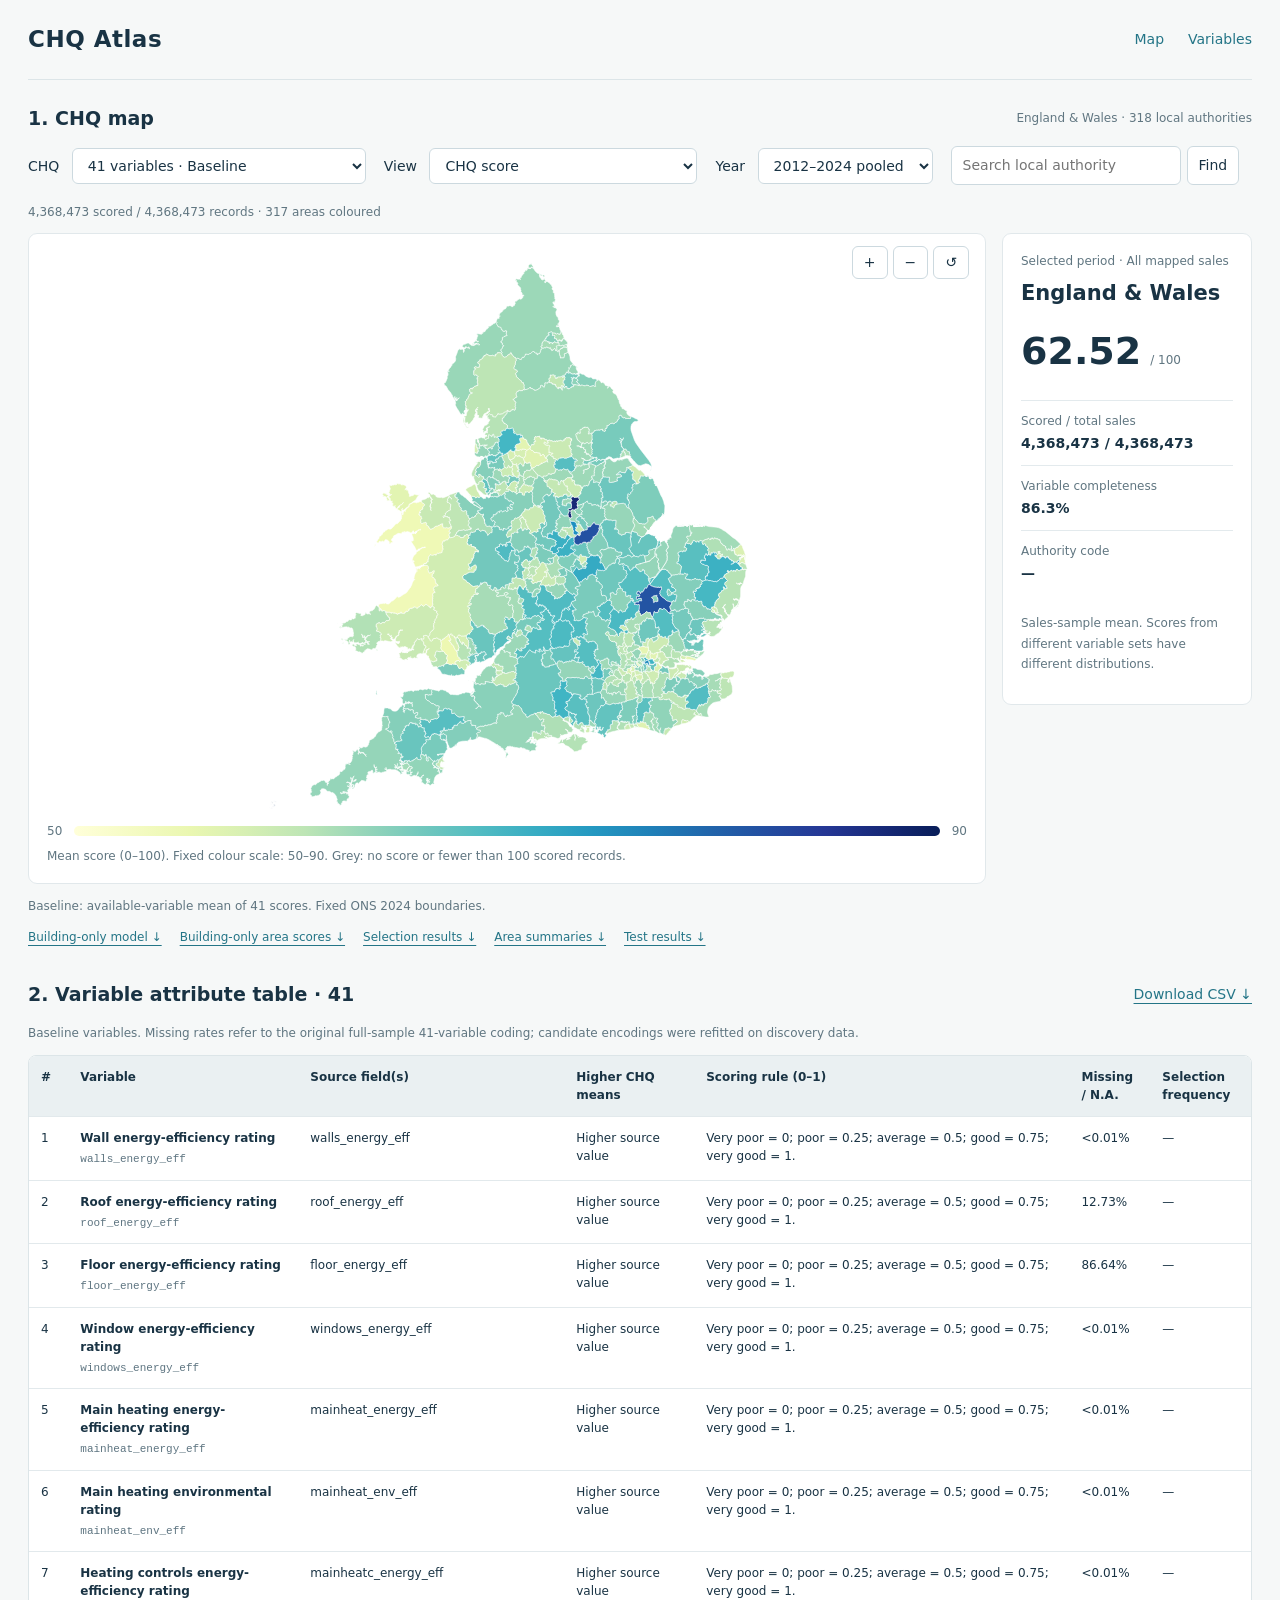
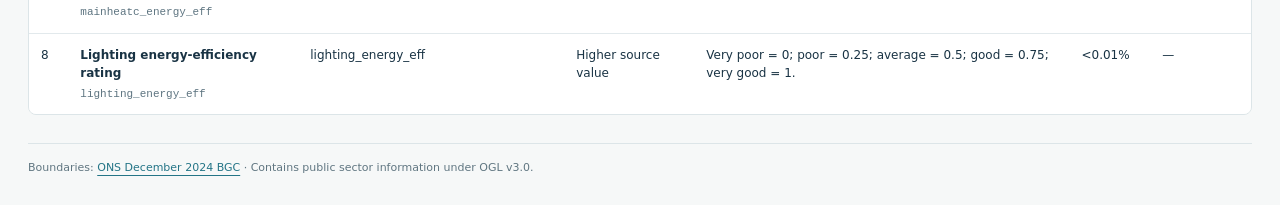
==== commit 39628ea4: "Publish building-only CHQ scores" ====
--- a/index.html
+++ b/index.html
@@ -1,13 +1,13 @@
 <!doctype html>
 <html lang="en-GB"><head><meta charset="utf-8"><meta name="viewport" content="width=device-width,initial-scale=1">
-<title>CHQ Atlas · Map & Variables</title><meta name="description" content="Climate Housing Quality map of England and Wales and the 41 equal-weight variables used to calculate CHQ."><link rel="icon" href="assets/favicon.svg" type="image/svg+xml"><link rel="stylesheet" href="assets/site.css?v=candidates-1"></head>
+<title>CHQ Atlas · Map & Variables</title><meta name="description" content="Climate Housing Quality map of England and Wales, including a transparent building-only EPC proxy score."><link rel="icon" href="assets/favicon.svg" type="image/svg+xml"><link rel="stylesheet" href="assets/site.css?v=building-1"></head>
 <body><div class="wrap"><header><h1>CHQ Atlas</h1><nav aria-label="Main navigation"><a href="#map-section">Map</a><a href="#variables">Variables</a></nav></header>
 <main><section id="map-section" aria-labelledby="map-title"><div class="section-head"><h2 id="map-title">1. CHQ map</h2><span>England & Wales · 318 local authorities</span></div>
-<div class="toolbar"><label for="variant">CHQ <select id="variant"><option value="41">41 variables · Baseline</option><option value="5">5 variables · Candidate</option><option value="10">10 variables · Candidate</option><option value="18">18 variables · Candidate</option></select></label><label for="view">View <select id="view"><option value="score">CHQ score</option><option value="coverage">Coverage</option><option value="baseline">41-variable score · Same cohort</option></select></label><label for="year">Year <select id="year"><option value="all">2012–2024 pooled</option><option value="2012">2012</option><option value="2013">2013</option><option value="2014">2014</option><option value="2015">2015</option><option value="2016">2016</option><option value="2017">2017</option><option value="2018">2018</option><option value="2019">2019</option><option value="2020">2020</option><option value="2021">2021</option><option value="2022">2022</option><option value="2023">2023</option><option value="2024">2024</option></select></label><form id="searchForm"><label for="areaSearch" class="sr-only">Local authority name or code</label><input id="areaSearch" type="search" list="areaOptions" placeholder="Search local authority" autocomplete="off"><datalist id="areaOptions"></datalist><button type="submit">Find</button></form><span id="status" role="status" aria-live="polite"></span></div><div id="searchMessage" role="status"></div>
+<div class="toolbar"><label for="variant">CHQ <select id="variant"><option value="41">41 variables · Baseline</option><option value="building">Building-only CHQ · 6 EPC variables</option><option value="5">5 variables · Candidate</option><option value="10">10 variables · Candidate</option><option value="18">18 variables · Candidate</option></select></label><label for="view">View <select id="view"><option value="score">CHQ score</option><option value="coverage">Coverage</option><option value="baseline">41-variable score · Same cohort</option></select></label><label for="year">Year <select id="year"><option value="all">2012–2024 pooled</option><option value="2012">2012</option><option value="2013">2013</option><option value="2014">2014</option><option value="2015">2015</option><option value="2016">2016</option><option value="2017">2017</option><option value="2018">2018</option><option value="2019">2019</option><option value="2020">2020</option><option value="2021">2021</option><option value="2022">2022</option><option value="2023">2023</option><option value="2024">2024</option></select></label><form id="searchForm"><label for="areaSearch" class="sr-only">Local authority name or code</label><input id="areaSearch" type="search" list="areaOptions" placeholder="Search local authority" autocomplete="off"><datalist id="areaOptions"></datalist><button type="submit">Find</button></form><span id="status" role="status" aria-live="polite"></span></div><div id="searchMessage" role="status"></div>
 <div class="map-layout"><div class="map-panel"><div class="zoom"><button id="plus" aria-label="Zoom in">+</button><button id="minus" aria-label="Zoom out">−</button><button id="reset" aria-label="Reset map">↺</button></div><svg id="map" role="group" aria-label="CHQ local authority map. Use the search box to select an area." viewBox="-18 -18 782.78 886"><path data-code="E06000001" d="M478.51,171.66L478.52,171.67L478.51,171.66L478.51,171.66ZM478.86,171.64L478.86,171.64L478.86,171.64L478.86,171.64L478.86,171.64ZM477.18,171.55L477.20,171.56L477.18,171.55L477.18,171.55ZM478.95,171.52L478.93,171.54L478.93,171.53L478.95,171.52ZM478.97,171.50L478.96,171.51L478.97,171.51L478.97,171.50ZM474.97,156.90L475.95,157.05L476.52,157.98L477.43,157.45L479.39,159.12L482.76,160.87L483.03,161.81L482.84,161.53L482.19,161.74L481.74,161.23L482.10,161.12L481.50,160.68L481.23,160.98L481.93,161.72L481.29,161.84L481.24,161.99L481.38,162.15L481.38,162.33L481.10,161.95L481.05,162.78L481.42,162.48L481.01,163.57L483.01,167.51L483.97,168.38L484.55,168.22L483.65,168.86L484.14,170.21L483.72,170.07L483.28,170.39L484.21,170.24L483.72,170.53L482.01,170.54L481.74,170.12L481.46,170.26L481.87,170.74L480.98,171.95L480.21,172.11L479.29,171.63L479.04,171.82L479.08,171.45L478.34,171.56L478.24,170.80L477.99,170.43L478.22,170.82L477.88,171.48L476.83,171.66L476.50,171.34L476.77,171.65L476.38,171.94L476.09,171.50L475.41,171.84L474.31,171.25L472.70,171.31L472.75,170.22L472.01,170.01L471.21,168.82L470.16,169.01L470.12,170.09L469.66,170.85L469.26,170.14L467.82,169.85L466.89,169.12L465.64,168.99L465.54,168.73L466.99,168.34L469.12,168.11L468.54,166.35L468.90,165.45L469.77,164.86L469.94,163.48L469.63,162.49L468.78,162.19L469.75,162.06L470.03,162.40L470.90,162.14L471.44,161.47L471.34,160.70L472.39,159.69L472.02,158.33L473.30,158.19L474.97,156.90Z" fill-rule="evenodd"/><path data-code="E06000002" d="M474.66,182.90L474.65,182.91L474.68,182.87L474.66,182.90ZM474.93,182.25L474.92,182.26L474.92,182.25L474.93,182.25ZM475.06,182.11L474.97,182.18L475.07,182.09L475.06,182.11ZM475.17,181.81L475.15,181.88L475.17,181.76L475.17,181.81ZM481.09,178.62L481.41,178.85L481.09,178.63L481.09,178.62ZM481.31,177.87L481.58,178.19L481.03,178.51L480.90,178.13L481.31,177.87ZM478.57,177.61L479.82,178.03L479.47,178.35L480.70,178.17L480.56,178.68L480.87,178.15L480.96,178.53L483.00,179.83L483.17,180.88L483.96,181.91L481.27,183.36L484.44,186.11L484.16,186.56L484.61,187.44L486.50,187.54L485.74,189.53L483.47,189.39L483.44,189.07L482.48,188.71L480.91,188.78L478.89,188.07L476.46,188.18L474.27,187.19L473.97,184.60L474.58,183.02L474.85,183.09L475.19,181.64L474.23,180.41L475.86,179.77L476.51,176.80L477.22,176.74L478.57,177.61Z" fill-rule="evenodd"/><path data-code="E06000003" d="M481.03,178.52L481.08,178.62L480.96,178.53L481.03,178.52ZM485.20,170.56L485.12,170.56L485.14,170.12L485.27,170.20L485.20,170.56ZM486.49,169.62L489.35,171.70L490.40,172.10L491.87,172.07L493.34,172.68L495.99,175.04L499.25,176.58L501.22,177.20L503.13,176.58L504.68,177.17L505.97,178.56L506.37,178.53L506.57,179.10L508.72,179.32L510.32,178.97L514.10,180.82L515.81,180.47L515.24,181.34L514.96,181.23L514.84,181.90L513.55,181.71L512.60,182.30L510.82,185.02L510.49,188.98L511.30,190.88L509.37,190.95L508.62,190.69L508.19,189.84L507.06,189.88L502.12,191.24L500.84,189.92L497.83,189.13L496.11,189.30L495.02,190.47L493.05,189.58L492.65,189.85L491.51,189.10L490.74,189.18L490.11,188.70L488.68,189.06L488.64,189.58L488.13,189.96L485.78,189.32L486.50,187.54L484.61,187.44L484.16,186.56L484.44,186.11L481.27,183.36L483.96,181.91L483.17,180.88L483.00,179.83L481.03,178.51L484.42,174.59L485.56,175.36L484.64,174.45L485.30,173.42L485.11,173.12L486.73,174.02L485.19,173.03L484.85,171.24L485.04,170.94L486.09,171.14L486.40,170.80L486.04,169.67L485.80,169.87L486.27,168.32L486.49,169.62Z" fill-rule="evenodd"/><path data-code="E06000004" d="M474.84,182.33L474.79,182.34L474.79,182.34L474.84,182.33ZM475.12,182.05L475.08,182.08L475.14,181.94L475.12,182.05ZM474.32,180.55L474.35,180.61L474.31,180.54L474.32,180.55ZM477.60,171.72L477.60,171.73L477.60,171.72L477.60,171.72ZM476.79,171.65L476.83,171.66L476.79,171.66L476.79,171.65ZM477.45,171.63L477.45,171.63L477.45,171.63L477.45,171.63ZM478.98,171.61L478.95,171.62L478.95,171.60L478.98,171.61ZM479.11,171.55L478.93,171.59L478.97,171.50L479.11,171.55ZM477.78,171.47L477.86,171.48L477.78,171.47L477.78,171.47ZM478.24,171.21L478.24,171.23L478.24,171.21L478.24,171.21ZM471.10,168.82L472.01,170.01L472.75,170.22L472.70,171.31L474.31,171.25L475.41,171.84L476.09,171.50L476.22,171.92L477.18,171.55L477.61,171.74L477.76,171.27L478.15,171.13L478.33,171.60L478.76,171.43L479.01,171.88L479.72,171.99L479.37,172.04L479.57,172.29L480.95,171.99L483.33,172.13L483.63,171.28L483.66,171.55L483.90,171.18L483.48,170.94L483.73,171.00L483.94,171.18L483.38,172.07L483.81,172.38L484.23,171.96L484.48,173.37L483.95,173.77L483.37,175.12L480.69,177.81L478.51,177.37L477.26,176.21L477.30,176.53L476.72,176.40L476.14,176.99L475.88,179.25L475.69,178.78L475.40,178.51L474.09,177.58L472.98,177.30L472.86,176.89L472.97,177.30L475.37,178.53L475.87,179.39L475.49,179.87L473.87,180.46L474.25,180.47L474.56,181.07L475.18,181.65L473.97,184.60L474.27,187.19L475.83,188.02L477.72,188.07L478.28,188.32L478.33,188.92L477.98,188.91L477.66,189.58L476.45,189.67L476.75,190.15L476.41,191.67L474.41,191.22L473.69,191.60L473.95,192.36L473.53,192.26L472.80,193.38L472.55,193.01L471.72,193.18L471.29,193.93L469.16,195.10L469.04,193.91L468.07,193.84L467.41,194.86L466.71,193.94L466.51,192.47L466.88,191.94L465.97,190.80L465.80,191.78L464.79,192.02L464.43,190.98L463.77,190.89L463.68,192.65L463.31,193.26L461.59,192.86L462.13,192.17L461.43,191.79L461.30,191.28L462.23,189.87L461.92,188.07L462.36,187.94L462.52,187.11L461.40,186.03L460.55,186.06L460.13,185.20L460.62,184.97L460.35,184.58L460.71,183.73L460.35,181.91L462.00,180.86L463.32,180.56L462.85,178.96L463.63,176.36L462.27,175.01L461.75,175.38L461.60,176.14L461.03,176.20L459.79,174.46L459.94,173.95L460.67,173.99L461.12,173.42L461.83,173.28L462.02,173.79L463.16,173.02L463.80,171.96L463.96,172.19L464.28,171.95L464.07,171.62L464.68,171.25L464.57,170.93L465.18,170.85L464.99,169.76L465.48,169.19L466.89,169.12L467.82,169.85L469.26,170.14L469.66,170.85L470.12,170.09L470.16,169.01L471.10,168.82Z" fill-rule="evenodd"/><path data-code="E06000005" d="M444.18,173.09L444.73,173.24L444.74,172.90L445.82,172.79L446.81,173.02L446.87,175.07L448.72,174.04L448.73,174.50L447.98,174.90L448.25,175.89L447.95,176.28L448.17,176.98L448.85,177.08L448.81,178.32L449.19,178.15L449.41,178.43L451.38,178.10L451.04,177.59L450.58,177.58L450.88,176.69L451.76,176.74L453.59,176.04L456.04,176.13L456.83,175.60L458.43,175.42L459.17,175.95L459.51,175.59L459.89,176.81L460.51,176.86L460.87,176.27L461.60,176.14L461.75,175.38L462.27,175.01L463.63,176.36L462.85,178.96L463.32,180.56L462.00,180.86L460.35,181.91L460.71,183.73L460.35,184.58L460.62,184.97L460.13,185.20L460.55,186.06L461.40,186.03L462.52,187.11L462.36,187.94L461.92,188.07L462.23,189.87L461.38,191.03L461.57,191.52L461.43,191.79L460.75,191.29L459.29,189.37L458.01,190.01L458.21,190.57L459.11,190.53L459.43,191.03L459.16,192.03L459.52,192.69L459.00,193.80L459.85,194.89L459.12,195.46L459.79,196.57L459.59,196.95L459.03,197.01L458.32,196.44L458.69,195.48L458.02,193.79L457.71,193.58L457.04,193.92L456.02,193.54L456.65,192.03L455.49,192.57L454.99,193.64L454.74,192.37L453.50,192.23L453.40,193.55L454.28,194.21L453.19,194.51L452.09,194.21L451.63,193.74L451.27,192.22L449.74,191.48L448.92,190.48L449.23,189.30L448.18,189.48L449.05,188.68L449.06,188.20L447.24,188.54L447.41,187.59L446.44,187.17L445.45,187.97L444.64,188.04L444.05,187.59L444.68,187.37L444.61,186.40L442.84,186.52L442.56,185.08L440.51,185.27L439.27,184.89L439.15,183.70L438.69,183.59L438.56,182.98L439.21,182.03L439.74,181.95L438.72,181.60L438.22,180.95L438.61,179.65L438.23,179.36L439.49,177.51L440.73,177.63L440.44,173.02L442.58,173.35L443.88,172.78L444.18,173.09Z" fill-rule="evenodd"/><path data-code="E06000006" d="M359.34,356.01L358.92,357.26L360.43,357.03L361.08,357.72L359.98,359.44L360.34,359.76L360.73,359.54L362.04,360.70L360.82,362.20L360.77,361.38L360.16,360.95L359.79,361.16L360.07,361.60L359.51,362.57L358.78,362.84L357.70,362.45L357.99,363.19L354.21,361.66L352.85,363.03L350.88,361.95L350.24,362.13L349.72,362.88L348.38,361.70L347.57,360.23L347.56,359.10L348.51,357.88L347.80,358.60L348.31,357.53L351.36,357.34L353.03,355.66L355.19,356.12L359.02,354.64L359.34,356.01ZM350.37,349.35L351.73,349.50L351.93,350.72L352.60,351.29L353.85,351.50L353.22,352.38L353.57,354.92L352.51,354.96L351.35,355.84L350.52,355.95L350.00,356.92L348.86,356.49L347.89,356.64L347.91,356.41L347.39,355.82L347.85,356.63L346.99,357.21L346.16,359.08L345.98,358.73L345.65,358.52L346.21,359.57L345.15,360.55L342.63,358.98L341.97,359.17L341.48,358.35L342.67,357.99L342.67,356.81L343.53,355.79L345.42,355.63L346.38,352.05L347.02,351.65L348.03,352.12L347.81,351.59L348.86,351.00L348.96,350.44L348.66,350.23L349.29,350.02L349.14,349.03L350.37,349.35Z" fill-rule="evenodd"/><path data-code="E06000007" d="M372.32,343.24L372.67,343.83L373.74,344.27L374.83,346.23L374.79,347.25L373.67,348.99L372.25,350.08L372.89,350.65L373.34,350.30L373.97,350.56L374.85,350.30L376.84,351.49L376.65,353.06L375.59,353.83L375.57,354.39L373.92,354.14L373.38,354.83L371.49,354.18L370.07,355.88L368.51,357.06L368.73,357.86L366.90,358.72L366.45,359.57L365.83,359.29L364.83,360.63L362.82,359.70L362.27,360.70L360.73,359.54L360.34,359.76L359.98,359.44L361.08,357.72L360.43,357.03L358.92,357.26L359.34,356.01L359.02,354.64L355.19,356.12L355.14,356.00L355.93,355.54L356.13,354.15L356.77,353.17L358.02,353.42L358.38,352.67L359.68,353.15L361.04,351.37L360.87,352.19L361.09,353.06L361.76,353.39L361.88,353.42L362.24,353.40L361.64,353.26L361.82,353.14L362.46,351.54L363.61,351.87L363.61,351.65L362.44,351.49L361.51,353.21L361.06,352.79L361.21,351.58L361.03,351.32L359.68,353.01L358.28,352.49L358.55,352.17L358.76,352.44L359.34,352.21L360.24,351.44L360.33,351.18L360.34,350.88L360.22,351.45L359.34,352.20L358.76,352.42L358.54,352.15L358.23,352.47L357.74,353.20L356.98,352.92L356.47,353.19L355.21,355.67L353.57,354.92L353.26,352.05L353.85,351.50L355.09,351.19L355.53,349.37L355.51,347.18L355.95,347.05L355.48,346.21L356.23,345.28L356.14,344.87L355.24,344.62L355.82,343.45L354.66,343.75L355.10,341.75L358.35,342.98L358.96,343.39L359.38,344.45L360.78,343.32L362.10,343.27L361.89,342.15L363.04,343.69L363.99,342.50L364.36,340.99L366.20,340.57L365.90,339.66L370.78,337.79L371.40,338.53L371.12,340.08L371.64,341.53L372.51,342.54L372.32,343.24Z" fill-rule="evenodd"/><path data-code="E06000008" d="M373.71,294.32L375.37,296.40L374.89,297.11L374.90,297.86L375.89,298.89L375.74,299.91L375.90,301.22L376.43,302.05L376.41,303.27L377.73,304.41L377.58,304.86L378.35,305.32L379.26,307.15L380.04,307.74L381.49,307.94L381.35,309.62L382.48,312.49L382.09,314.07L381.62,314.45L381.98,315.30L381.74,316.04L379.43,315.91L379.13,317.01L377.36,317.11L376.96,316.72L376.99,315.49L375.92,313.88L374.92,314.54L375.07,315.93L374.21,316.98L374.60,317.36L374.08,317.64L373.54,317.40L372.93,318.14L368.89,316.09L368.51,314.52L368.73,313.55L367.87,311.09L368.47,309.68L369.09,309.29L369.34,307.11L367.94,306.51L367.27,305.68L366.98,304.56L367.36,304.05L367.20,303.13L366.73,302.91L366.73,302.37L365.97,302.32L365.81,300.97L365.18,299.65L366.11,298.78L366.66,297.47L368.54,297.35L370.02,295.95L370.85,296.07L372.41,295.30L372.74,294.28L373.71,294.32Z" fill-rule="evenodd"/><path data-code="E06000009" d="M326.29,285.40L326.54,285.61L326.62,285.15L327.29,286.12L327.18,286.65L326.75,286.82L326.92,287.34L328.38,288.51L329.02,290.77L328.77,291.01L329.29,291.99L327.92,291.90L327.52,292.32L327.32,292.80L328.12,294.77L325.34,294.93L325.02,293.82L322.89,294.41L323.09,285.43L323.94,280.05L325.34,280.20L325.71,281.00L326.32,281.10L326.06,282.09L326.77,283.76L326.37,284.23L326.65,284.85L326.29,285.40Z" fill-rule="evenodd"/><path data-code="E06000010" d="M564.71,298.80L564.64,298.93L564.67,298.87L564.71,298.80ZM564.43,298.48L564.50,298.51L564.44,298.49L564.43,298.48ZM555.54,293.00L555.45,293.15L555.57,293.58L555.69,293.65L556.08,293.59L556.11,293.97L556.29,294.22L556.54,294.30L556.89,294.23L557.32,294.91L556.97,295.14L556.64,295.90L557.31,296.76L557.02,296.89L556.96,296.99L557.02,297.24L557.34,297.79L557.37,297.99L557.05,298.94L552.63,301.07L549.67,301.82L549.38,300.06L550.29,297.93L551.05,297.38L549.30,297.34L549.39,296.87L549.62,295.87L550.45,295.86L551.31,294.82L552.18,294.55L551.75,291.40L554.55,291.01L554.55,291.20L554.83,291.49L555.56,291.91L555.53,292.12L555.29,292.26L555.24,292.41L555.54,293.00ZM558.21,288.04L559.31,290.16L561.57,292.48L562.41,292.03L562.65,292.41L563.80,292.53L563.70,295.13L564.83,296.36L564.36,298.26L564.75,298.69L564.16,299.49L560.99,298.23L559.19,298.30L557.17,298.93L557.51,298.01L557.00,297.03L557.30,296.82L557.35,296.68L556.68,295.82L557.35,294.90L556.98,294.23L556.88,294.21L556.61,294.28L556.39,294.24L556.14,293.60L555.59,293.56L555.65,292.84L555.26,292.40L555.56,292.12L555.58,291.92L554.58,291.19L554.59,290.84L554.22,290.66L554.01,289.73L555.65,288.48L558.21,288.04Z" fill-rule="evenodd"/><path data-code="E06000011" d="M494.37,304.65L494.36,304.65L494.37,304.64L494.37,304.65ZM523.28,304.59L525.71,305.49L525.59,305.71L525.10,305.63L524.72,305.77L525.61,305.78L525.74,307.37L525.22,307.96L525.43,308.42L523.75,308.18L523.65,309.00L521.64,309.63L520.59,310.41L521.09,310.64L519.27,311.61L519.65,310.82L519.46,310.47L518.04,311.20L516.95,312.16L516.60,313.09L515.88,313.53L515.37,313.28L514.60,313.58L512.97,315.08L504.42,311.43L500.71,311.50L500.59,309.39L504.44,308.50L509.63,306.24L511.23,305.94L511.72,307.00L512.67,307.58L513.29,307.29L514.81,305.31L515.93,304.69L517.05,304.88L519.13,306.03L521.58,304.74L523.28,304.59ZM511.69,301.94L511.38,301.98L511.60,301.58L511.81,301.72L511.69,301.94ZM512.87,301.70L513.08,303.89L511.45,304.84L511.26,305.88L509.59,306.19L504.44,308.42L500.53,309.33L500.62,311.20L499.95,311.56L496.65,312.21L494.66,311.55L494.00,311.84L493.72,311.45L492.46,311.12L491.95,310.22L490.92,310.11L491.05,309.40L492.81,307.91L492.47,307.56L493.31,305.08L493.77,305.24L494.32,304.69L495.09,305.43L495.12,306.10L495.81,305.84L496.41,306.53L497.86,305.90L499.18,306.29L499.68,305.76L501.44,306.02L501.43,304.84L502.50,304.58L502.30,305.22L502.98,305.44L503.43,304.79L503.11,304.39L503.40,303.38L504.53,303.71L506.29,302.80L507.86,303.03L507.86,301.52L509.34,301.58L511.23,302.25L511.96,301.85L511.94,301.01L512.23,300.93L512.87,301.70ZM564.28,299.47L564.16,299.49L564.57,299.02L564.28,299.47ZM564.75,298.68L564.75,298.69L564.73,298.65L564.75,298.68ZM564.42,298.47L564.42,298.48L564.41,298.48L564.40,298.43L564.42,298.47ZM554.04,289.98L554.09,290.32L554.07,290.28L554.04,289.98ZM554.04,289.56L554.03,289.58L554.03,289.57L554.04,289.56ZM550.85,235.80L552.04,237.51L552.03,238.73L553.30,238.85L554.48,239.73L556.39,239.19L556.51,239.91L557.26,239.73L558.12,241.18L559.26,240.65L561.10,240.81L561.40,240.48L563.81,240.90L564.47,241.58L564.51,241.10L565.13,240.76L565.84,237.88L569.43,238.77L573.01,240.94L574.42,241.53L574.81,241.33L575.01,241.73L575.27,241.48L576.98,242.69L577.13,243.46L577.54,243.46L577.15,244.39L575.22,245.41L572.18,245.46L570.11,246.20L568.48,248.42L568.35,249.13L567.94,248.91L568.09,249.09L567.42,249.33L566.17,252.87L565.98,256.72L566.34,259.66L571.52,274.61L573.92,279.10L581.61,290.09L593.98,306.12L596.68,310.26L598.29,314.61L598.81,316.64L598.85,317.82L598.08,319.37L595.76,322.13L595.57,321.60L597.89,319.30L598.78,317.74L598.27,315.97L596.88,314.56L592.89,312.11L589.02,311.04L581.80,313.71L581.44,314.16L577.15,313.38L573.29,309.93L571.45,307.82L571.52,307.49L571.22,306.99L571.29,307.54L568.48,304.90L568.39,304.58L568.83,304.64L567.35,302.96L566.54,302.38L566.20,302.89L566.64,303.24L566.22,303.04L565.32,300.44L565.74,300.11L565.87,299.41L565.52,300.21L564.78,300.03L564.75,298.64L564.36,298.26L564.83,296.36L563.70,295.13L563.80,292.53L562.65,292.41L562.41,292.03L561.57,292.48L559.31,290.16L558.21,288.04L555.01,288.80L555.01,288.36L554.94,287.94L554.61,287.51L554.09,287.34L553.64,286.53L552.57,286.13L552.64,285.51L552.58,285.05L552.25,284.43L552.11,284.34L551.42,284.33L550.95,283.79L550.97,283.49L551.23,283.12L551.48,282.30L551.48,282.04L550.85,280.48L550.97,279.44L550.87,278.84L550.11,278.19L550.18,277.88L550.70,278.08L551.21,277.75L551.27,277.34L551.13,276.19L552.22,275.38L552.31,275.02L552.09,274.17L552.73,273.63L553.17,273.82L553.52,273.63L553.58,272.48L553.75,272.36L553.95,272.14L554.23,272.01L554.39,271.85L554.34,270.63L554.36,271.83L553.86,272.17L553.54,272.48L553.51,273.60L552.73,273.59L552.20,274.00L551.23,272.86L549.64,272.05L548.80,271.70L551.23,272.88L552.18,274.03L552.00,274.25L552.21,275.33L551.38,275.69L551.10,276.23L550.95,276.16L550.79,276.16L550.43,276.27L549.21,275.34L547.72,274.72L547.58,274.84L549.21,275.36L550.43,276.29L551.10,276.26L551.17,277.76L550.16,277.86L550.09,278.23L550.19,278.39L550.14,278.42L549.59,278.17L550.85,278.85L550.83,280.49L551.46,282.25L551.22,283.10L550.93,283.52L550.91,283.74L550.94,283.83L551.38,284.35L552.20,284.42L552.54,286.13L553.62,286.54L554.08,287.37L554.91,287.93L554.98,288.36L554.89,289.03L553.97,289.68L554.55,291.01L551.75,291.40L552.18,294.55L551.31,294.82L550.45,295.86L549.62,295.87L549.30,297.34L551.05,297.38L550.29,297.93L549.38,300.06L549.67,301.82L548.59,302.26L548.39,301.93L548.38,302.33L547.24,302.70L545.02,302.26L539.09,303.66L536.86,302.75L535.54,301.11L533.95,300.66L532.66,300.50L531.89,300.48L531.72,300.50L531.64,300.56L531.69,300.40L531.48,300.11L531.61,300.55L530.89,300.86L532.51,300.58L527.84,302.01L526.65,303.99L525.91,304.51L521.89,304.21L518.78,305.64L517.46,304.54L516.12,304.27L514.81,304.82L512.55,307.34L511.90,306.62L511.48,305.31L513.35,303.99L513.32,301.95L512.69,300.89L511.88,300.73L510.69,301.92L509.40,301.32L507.47,301.40L507.33,300.61L505.21,300.78L503.03,300.20L502.88,298.75L501.97,298.26L503.81,297.71L505.79,295.99L505.67,294.78L505.03,293.91L505.74,291.39L505.17,290.73L506.38,288.65L504.61,287.59L504.61,286.27L504.01,284.51L504.42,283.05L503.88,282.03L504.65,281.16L504.49,280.24L506.02,279.45L505.92,278.25L506.26,278.01L503.69,277.40L504.47,276.69L504.62,275.35L505.15,275.22L504.90,274.51L505.25,274.44L505.17,273.95L505.52,273.44L506.02,273.40L505.39,272.12L505.84,271.41L505.38,270.18L505.67,269.41L505.43,268.84L505.96,267.71L504.84,266.53L505.35,264.30L505.98,263.41L505.55,263.21L506.61,263.10L507.06,262.31L508.24,261.97L508.65,260.55L509.57,259.95L509.49,259.42L511.09,259.51L512.51,258.73L514.44,258.81L516.26,258.31L516.25,259.04L521.77,257.32L522.14,259.86L523.06,259.90L523.21,260.22L523.83,260.05L524.34,260.78L526.15,260.36L526.57,258.97L525.69,258.15L525.78,257.22L526.51,256.22L528.13,256.20L528.24,255.26L529.35,253.57L527.99,252.44L530.75,251.36L531.79,251.29L533.83,248.85L535.92,248.34L536.19,247.80L538.01,248.12L538.69,248.74L539.21,248.41L539.50,248.97L542.42,246.67L544.43,245.65L544.22,245.13L545.39,244.30L545.00,242.97L547.65,241.25L547.04,237.40L547.91,237.06L547.76,236.59L548.30,236.34L548.26,235.93L550.61,235.51L550.85,235.80Z" fill-rule="evenodd"/><path data-code="E06000012" d="M569.87,314.26L572.97,316.37L578.23,321.22L579.10,321.30L579.46,321.78L580.04,320.77L580.74,320.76L586.12,325.98L585.66,324.71L586.73,326.47L586.74,326.89L586.37,326.58L586.56,327.00L586.83,326.88L587.96,328.59L588.03,329.01L587.35,329.69L585.04,330.61L584.85,330.19L584.07,330.30L583.14,330.94L582.50,329.95L580.92,330.19L580.15,334.47L578.41,335.01L578.94,336.20L577.41,337.37L579.70,340.03L576.46,342.66L576.24,342.12L575.46,342.35L575.23,341.65L574.34,341.65L573.05,338.69L573.46,338.08L573.08,338.17L572.95,337.76L571.01,337.71L570.37,335.43L568.46,335.22L568.93,331.51L568.05,329.42L568.29,328.64L567.49,328.53L570.17,323.96L569.79,323.27L569.48,322.82L568.66,322.84L567.13,323.40L566.02,320.78L565.62,320.51L564.58,321.05L564.80,319.73L564.29,319.92L563.85,319.28L563.66,319.46L561.78,318.24L561.93,317.98L560.97,316.98L564.48,315.49L566.06,315.30L568.75,312.92L568.66,313.33L569.87,314.26Z" fill-rule="evenodd"/><path data-code="E06000013" d="M526.40,308.28L526.53,309.04L525.93,311.50L524.47,313.58L524.50,315.67L525.73,317.76L525.08,318.48L523.65,318.35L522.96,319.00L522.43,320.78L523.15,322.00L521.91,323.67L521.74,324.39L521.88,326.06L522.62,327.51L522.25,328.82L522.70,330.41L522.32,332.59L521.53,334.11L520.20,334.34L519.54,335.90L519.92,337.24L519.00,337.46L518.75,337.86L518.83,339.60L517.73,340.79L511.32,339.29L511.17,339.99L507.49,340.22L507.14,339.47L508.83,338.04L505.73,334.12L506.01,332.94L504.46,332.53L504.73,330.54L504.97,330.05L508.90,329.69L509.40,328.98L508.60,327.50L508.66,326.37L509.44,324.78L508.56,324.48L508.80,322.36L509.72,319.78L509.65,318.48L511.49,314.43L512.97,315.08L514.60,313.58L515.37,313.28L515.88,313.53L516.60,313.09L516.95,312.16L518.04,311.20L519.46,310.47L519.65,310.82L519.27,311.61L521.09,310.64L520.59,310.41L521.64,309.63L523.65,309.00L523.75,308.18L525.43,308.42L525.25,307.84L525.74,307.37L526.40,308.28ZM538.03,306.29L540.87,307.04L540.84,306.72L541.04,306.99L539.75,307.59L539.88,307.28L539.08,307.37L537.91,306.61L538.03,306.29ZM559.95,302.34L561.48,302.92L562.89,305.02L563.12,305.59L562.75,305.78L563.19,305.72L564.89,308.65L565.72,309.39L565.46,309.57L565.93,309.62L567.86,312.47L568.33,312.44L568.75,312.92L566.06,315.30L564.48,315.49L560.97,316.98L560.44,317.10L560.20,316.55L559.55,316.86L560.28,319.63L559.96,319.82L560.07,320.27L559.43,320.37L557.37,325.00L556.27,324.89L556.35,325.39L555.62,325.41L555.06,325.05L550.13,324.41L549.29,322.87L548.41,323.51L547.46,325.31L546.93,325.13L546.18,325.62L546.09,326.65L545.28,327.11L544.04,327.14L543.17,328.38L545.52,328.10L548.21,327.00L549.24,326.96L550.03,328.67L550.67,328.45L551.23,328.98L551.54,331.08L548.20,332.34L545.45,332.46L544.38,333.09L545.07,334.32L544.49,335.55L544.61,336.62L545.91,337.40L539.03,339.77L534.92,340.31L532.29,340.09L532.55,339.53L531.82,338.46L531.84,336.16L532.18,336.07L532.53,334.67L532.29,333.04L532.59,332.17L528.17,332.29L527.15,331.75L525.93,332.10L522.72,331.33L522.84,330.27L522.39,328.93L522.79,327.62L522.05,325.94L522.02,323.90L523.28,322.36L523.26,321.59L522.65,320.72L523.29,318.92L523.55,318.62L525.32,318.66L525.88,318.13L525.92,317.35L524.88,315.95L524.73,313.74L526.12,311.95L526.93,309.15L526.90,308.06L526.03,306.26L526.32,305.61L530.75,303.58L533.15,302.89L535.54,305.52L535.38,305.93L535.61,305.63L538.65,307.85L540.83,308.19L542.55,307.59L545.32,305.02L547.66,305.09L547.68,306.15L547.73,306.26L547.73,305.09L551.87,304.57L551.97,305.43L552.10,305.96L552.23,306.16L551.92,304.84L552.44,304.28L554.59,303.76L554.68,303.99L554.62,303.74L556.89,302.91L559.95,302.34Z" fill-rule="evenodd"/><path data-code="E06000014" d="M496.95,254.55L497.82,254.93L498.86,254.06L499.64,255.94L500.58,256.32L500.60,257.57L501.34,257.78L501.60,258.69L501.93,258.70L500.87,259.52L501.09,259.76L500.61,260.59L500.90,261.27L500.45,261.68L501.24,261.35L501.55,262.51L500.94,262.63L500.60,263.02L500.77,263.33L499.62,264.52L501.17,264.65L501.99,264.07L502.80,264.34L503.92,263.58L505.55,263.21L505.98,263.41L505.35,264.30L504.84,266.53L505.96,267.71L505.43,268.84L505.67,269.41L505.38,270.18L505.84,271.41L505.39,272.12L506.02,273.40L505.52,273.44L505.17,273.95L505.25,274.44L504.90,274.51L505.15,275.22L504.62,275.35L504.47,276.69L503.69,277.40L505.01,277.90L506.15,277.82L505.95,279.27L505.66,279.01L505.34,279.46L504.97,279.39L504.65,278.31L504.17,278.23L503.83,278.70L502.16,279.02L500.02,280.16L498.67,278.04L497.53,278.28L493.83,280.33L492.74,279.05L492.21,279.25L491.57,278.74L491.22,278.94L491.40,278.10L490.92,277.58L491.35,278.21L490.78,280.05L490.36,280.20L488.68,279.22L487.65,277.31L487.07,277.82L486.14,277.33L485.21,275.22L484.72,275.48L483.97,274.32L483.40,274.45L482.94,273.50L482.23,273.11L482.37,272.53L481.80,270.50L480.42,267.72L480.62,267.23L480.08,265.96L480.24,265.15L480.67,264.39L482.06,263.88L482.76,264.57L483.61,264.39L483.49,262.82L482.75,262.29L483.03,261.91L483.81,262.43L484.37,262.04L486.19,263.81L487.46,263.52L486.40,261.81L486.92,260.66L486.47,259.97L486.95,259.48L486.73,258.53L487.07,257.90L488.19,257.71L488.83,258.00L489.27,257.01L490.55,256.72L490.44,256.24L490.86,256.31L491.01,255.42L491.45,255.20L493.74,254.87L494.04,255.20L493.94,253.89L496.95,254.55Z" fill-rule="evenodd"/><path data-code="E06000015" d="M459.19,412.25L459.37,412.63L460.32,412.60L460.25,414.65L461.64,415.11L463.27,414.53L465.44,414.66L464.21,416.49L464.53,417.36L465.97,417.28L467.77,418.18L467.20,418.65L467.36,420.28L467.02,420.89L467.33,421.73L466.07,421.88L465.37,424.16L464.68,424.20L464.55,424.56L464.90,425.48L463.74,426.29L464.29,427.03L463.01,427.53L462.31,427.59L461.98,426.78L460.76,425.98L458.13,426.40L457.29,424.22L456.28,424.24L455.25,423.35L454.58,423.77L453.90,423.56L454.08,422.92L452.71,421.17L452.55,419.93L453.06,419.59L452.89,418.78L454.21,418.43L455.15,417.33L456.81,416.59L456.57,415.31L456.98,415.01L456.82,414.14L457.68,413.90L457.88,412.46L459.19,412.25Z" fill-rule="evenodd"/><path data-code="E06000016" d="M488.19,452.20L488.50,452.39L488.81,452.08L489.11,452.47L490.55,455.76L491.37,454.58L493.86,455.23L493.97,454.97L495.23,455.05L496.86,455.87L496.68,456.94L497.59,457.14L497.33,458.73L497.83,459.59L497.77,460.09L496.98,460.39L497.06,461.52L495.64,462.60L495.40,463.19L493.43,462.79L493.29,463.56L493.71,463.90L493.01,464.84L492.84,465.76L491.38,465.55L491.33,465.84L490.80,465.83L490.83,466.49L489.53,466.66L488.51,468.03L487.81,467.77L488.25,467.26L488.06,466.56L486.63,466.28L487.38,464.80L486.88,464.41L487.49,463.87L487.36,463.34L482.87,460.28L483.47,459.18L485.09,459.41L485.75,457.57L485.53,456.47L486.28,455.93L485.96,455.20L486.15,453.92L487.27,452.36L487.95,451.96L488.19,452.20Z" fill-rule="evenodd"/><path data-code="E06000017" d="M536.09,441.33L536.39,442.66L537.78,442.15L539.27,442.22L539.39,442.98L539.87,443.39L540.40,443.31L542.19,444.30L542.01,446.49L544.65,446.96L544.90,447.58L546.27,448.38L550.10,448.31L550.73,448.52L550.67,448.79L551.93,448.87L551.75,451.77L549.77,454.00L546.39,454.91L546.48,455.47L545.35,455.67L544.24,454.68L543.85,454.87L546.44,458.44L545.63,458.48L544.93,457.99L544.48,458.17L543.93,459.27L542.49,460.60L542.62,461.77L541.66,462.60L541.90,463.36L541.44,464.18L542.34,464.98L542.24,465.40L541.01,465.19L540.64,466.39L539.81,466.47L539.27,466.18L539.29,465.40L538.94,465.03L538.33,466.36L537.06,466.11L534.03,468.61L533.23,468.35L533.02,468.81L532.00,469.07L531.10,469.79L530.99,470.52L530.56,470.64L529.63,472.42L528.80,472.50L528.94,473.53L528.53,473.67L528.67,473.95L527.95,475.09L527.42,475.56L526.79,475.41L525.99,474.39L526.11,473.98L524.89,473.47L524.75,472.95L525.17,472.10L523.94,470.07L523.27,469.81L522.75,467.27L521.98,467.01L521.68,466.27L520.31,465.12L518.18,465.74L517.80,465.33L517.95,463.26L519.08,461.79L518.61,461.03L519.39,459.15L518.67,458.95L518.76,458.11L519.62,456.49L519.96,456.52L520.35,455.03L520.84,455.00L521.05,454.54L520.64,451.03L519.77,450.73L519.68,449.70L519.09,449.62L519.36,449.16L517.48,447.80L518.13,446.11L518.83,445.71L519.21,444.96L520.02,444.45L521.00,444.37L521.36,443.88L522.14,443.90L522.59,444.68L523.00,444.46L523.58,444.89L526.32,444.23L526.49,443.67L528.42,443.38L528.34,442.99L529.44,442.41L529.43,441.92L530.30,441.69L531.35,442.03L536.09,441.33Z" fill-rule="evenodd"/><path data-code="E06000018" d="M485.13,404.83L485.02,405.17L486.49,405.17L486.59,405.77L486.97,405.55L488.62,406.28L487.75,407.64L488.42,407.46L489.10,407.97L488.74,409.21L490.47,409.60L490.21,410.02L490.73,411.86L491.22,412.32L492.14,412.39L492.38,413.13L492.99,413.45L492.79,413.62L493.74,414.62L492.57,415.59L491.49,415.22L489.77,415.50L488.85,417.09L487.97,416.36L487.34,420.33L487.48,421.73L486.59,422.06L485.89,423.35L484.62,422.26L482.85,421.41L482.31,421.70L482.91,420.01L483.92,420.40L485.37,419.25L483.89,417.25L482.45,416.87L482.20,415.91L480.78,415.71L479.66,414.12L480.31,412.33L480.94,412.00L479.61,409.57L481.44,410.04L481.74,409.33L482.40,409.74L483.41,409.09L482.03,408.54L482.47,407.67L481.89,406.81L482.05,406.36L481.52,406.04L482.52,405.45L482.78,404.66L484.08,405.03L485.17,404.57L485.13,404.83Z" fill-rule="evenodd"/><path data-code="E06000019" d="M340.23,495.51L342.27,495.96L341.94,496.59L342.08,497.74L342.85,498.23L343.43,497.96L343.10,500.00L343.38,500.53L347.79,500.21L347.88,500.58L348.67,500.78L347.91,501.61L348.19,502.63L347.25,503.75L345.60,503.55L346.34,504.56L347.45,504.95L348.22,506.00L349.33,505.95L350.41,507.66L353.31,507.13L353.30,506.67L352.47,506.51L352.84,505.33L354.49,502.76L355.46,503.41L355.16,503.92L356.19,504.30L356.56,503.99L356.78,504.75L357.20,504.79L357.14,505.36L357.81,505.91L358.29,505.82L357.91,506.97L358.70,508.10L357.51,508.09L357.17,507.61L354.78,508.31L355.71,509.58L356.45,509.81L356.83,510.89L358.04,510.53L358.74,511.50L359.25,510.84L359.99,510.87L360.46,511.32L360.68,512.33L359.76,512.46L359.07,513.89L357.82,514.54L357.59,515.08L357.28,516.56L357.75,517.56L360.64,517.02L361.62,516.44L362.45,516.53L362.63,515.81L363.23,516.19L364.50,515.86L364.96,516.26L365.57,515.79L366.04,516.12L366.41,515.75L366.92,516.50L367.86,515.37L369.62,515.25L369.81,514.22L368.89,513.04L368.98,512.27L369.96,512.17L370.74,511.28L371.40,511.10L372.15,511.44L373.58,511.19L373.87,511.84L375.11,512.55L375.65,513.30L373.23,514.44L372.07,515.39L371.57,516.16L371.47,517.52L372.33,518.53L376.06,518.14L377.27,519.11L378.97,519.16L379.52,519.97L379.27,520.36L378.42,519.96L378.28,520.43L377.75,520.45L377.94,521.31L378.76,522.25L378.42,522.74L377.85,522.52L378.03,523.31L377.38,523.15L377.09,524.53L376.36,525.30L376.73,525.97L375.79,526.87L376.09,527.55L375.11,527.59L374.92,528.14L376.70,531.50L378.03,531.05L378.57,531.27L379.89,530.08L381.15,530.67L381.73,530.55L382.97,533.35L381.94,534.14L382.54,538.70L383.51,538.74L383.53,539.54L383.39,542.58L382.30,544.40L382.70,545.13L382.29,549.47L379.10,550.79L378.57,550.67L378.01,553.11L376.74,553.40L374.58,552.94L374.84,550.62L373.99,550.24L372.27,550.48L372.12,549.10L370.88,549.24L370.75,550.17L369.77,550.98L370.27,552.45L370.98,552.48L371.57,553.27L369.98,554.32L369.41,555.24L369.63,557.70L369.03,557.75L368.86,558.20L369.81,559.02L370.18,558.67L371.29,558.81L372.01,559.51L371.95,562.95L372.93,564.21L373.53,564.30L374.25,566.67L373.78,566.94L373.96,567.24L374.32,567.09L374.29,567.45L373.71,567.89L371.99,568.02L371.25,569.10L370.05,569.21L369.95,569.83L369.41,569.89L369.34,569.27L368.75,569.60L368.69,568.97L368.09,569.13L366.85,572.09L366.05,572.33L366.00,572.65L364.89,572.73L363.31,572.13L361.61,572.49L361.19,572.74L361.76,573.72L361.45,574.22L359.75,573.26L359.00,574.62L357.90,575.12L357.55,575.75L356.54,575.14L356.58,575.66L355.29,577.59L354.71,577.47L354.60,576.63L353.89,576.20L352.39,575.77L352.02,576.55L351.44,576.43L351.10,574.84L350.41,574.71L350.21,575.62L349.50,575.49L349.10,574.23L348.38,575.49L348.03,575.31L347.36,575.99L347.17,575.14L345.76,574.63L344.65,572.23L343.82,571.72L344.00,570.65L344.77,569.60L341.78,568.13L341.70,567.59L340.72,567.05L340.09,565.94L338.74,565.83L338.67,564.70L338.24,564.13L337.95,564.50L337.18,564.41L337.14,564.76L336.45,564.66L336.32,564.19L337.84,563.81L337.96,563.47L337.15,563.25L336.69,562.66L335.75,562.79L335.04,561.76L334.08,561.80L334.22,562.57L333.73,562.97L332.68,562.99L331.58,564.06L330.52,564.60L329.99,564.42L328.31,565.68L326.58,565.84L326.19,562.57L324.15,563.13L323.37,562.58L323.35,560.99L321.83,558.19L320.99,557.82L320.63,556.85L318.17,554.39L318.00,553.46L316.72,551.33L316.49,549.90L315.41,548.61L316.61,546.09L316.04,545.03L316.23,544.54L313.97,542.33L313.57,540.84L313.15,540.51L313.81,539.00L313.49,536.92L315.05,536.61L314.84,535.43L315.11,534.97L313.06,533.80L312.28,533.97L311.83,533.31L312.54,532.49L312.39,531.86L314.23,531.70L316.17,530.99L318.08,529.36L317.92,528.73L317.07,528.27L316.52,529.11L315.73,529.47L313.65,528.18L313.70,527.67L314.55,527.21L314.56,526.71L315.56,526.20L316.17,525.27L315.55,522.51L318.24,521.05L317.72,520.61L318.43,518.71L318.20,517.76L320.78,517.48L320.91,516.59L320.28,516.45L320.70,516.19L320.44,515.69L321.53,514.78L324.28,513.71L325.66,514.28L326.67,514.02L326.76,514.40L327.89,514.03L327.88,513.20L328.70,512.81L329.26,513.02L327.89,512.30L325.43,512.49L325.14,512.05L323.75,511.80L323.75,510.25L324.32,509.89L324.72,508.55L324.53,506.89L324.80,505.38L325.14,504.99L326.13,505.16L326.85,504.51L327.85,504.31L328.96,501.47L330.87,501.36L330.61,500.94L331.10,500.65L330.44,499.69L332.04,498.75L333.78,498.91L333.58,498.50L331.88,497.74L332.63,496.74L332.14,496.38L332.31,496.13L333.40,496.22L334.06,497.09L334.50,497.13L334.48,497.92L335.07,497.29L334.91,496.32L337.10,495.84L337.89,494.86L340.23,495.51Z" fill-rule="evenodd"/><path data-code="E06000020" d="M376.11,432.92L376.27,433.29L376.26,432.80L376.30,433.19L377.15,432.65L380.54,434.89L381.08,437.26L380.69,437.54L380.27,437.34L379.87,438.09L380.40,438.89L381.54,438.99L381.29,439.88L384.67,442.69L384.64,443.62L385.43,443.87L386.24,445.19L386.17,445.61L385.84,445.60L385.94,446.33L384.67,446.82L384.16,446.70L384.11,446.30L382.68,446.61L381.38,446.27L380.99,445.49L381.25,445.21L380.56,445.38L380.03,447.87L378.27,450.50L378.35,451.80L378.02,451.81L378.30,453.60L377.86,453.79L377.59,455.17L376.78,456.44L376.82,460.66L375.19,461.62L375.41,462.91L375.05,463.43L373.95,463.10L372.72,462.08L372.05,462.35L372.05,462.04L370.79,462.06L370.30,461.44L369.45,461.30L368.49,459.61L366.98,458.32L365.37,457.56L365.63,457.02L364.86,456.78L364.90,456.13L365.29,455.87L364.74,455.17L361.86,453.31L361.16,452.31L360.57,452.49L359.70,451.36L358.88,451.07L358.74,450.43L360.40,449.96L360.70,449.06L361.16,448.85L361.12,448.30L359.56,448.19L359.23,447.76L358.76,448.10L358.14,447.05L355.80,446.46L355.25,445.37L355.70,444.59L355.33,444.50L355.00,443.62L355.48,443.57L355.36,442.14L357.16,441.19L357.67,441.51L357.84,442.36L358.10,442.28L359.12,439.84L359.61,440.03L361.06,439.58L361.64,439.81L361.62,437.38L361.15,436.74L361.70,436.68L362.65,435.59L363.66,435.72L363.58,436.03L364.38,436.62L365.13,436.06L366.26,437.38L366.66,437.23L366.47,438.66L367.17,438.39L367.85,436.66L368.35,437.15L368.74,436.72L369.52,437.00L370.97,435.76L370.80,436.46L371.67,436.31L371.79,436.62L370.65,438.85L370.79,439.33L371.53,439.10L372.17,439.36L372.32,438.81L373.49,438.95L373.44,437.98L372.98,437.59L373.49,436.75L372.17,433.55L372.51,433.19L375.03,433.54L375.19,433.03L376.17,432.44L376.11,432.92Z" fill-rule="evenodd"/><path data-code="E06000021" d="M397.22,394.55L397.87,394.71L398.13,394.38L398.73,394.68L399.65,397.49L400.79,397.46L401.45,397.68L401.57,398.19L402.76,398.29L402.58,399.87L403.53,400.70L402.20,400.80L402.66,401.84L402.42,402.50L403.33,403.83L403.00,404.95L404.67,406.09L404.28,407.30L404.51,407.98L404.85,408.30L405.40,407.85L405.97,408.09L405.68,409.80L406.78,411.36L405.98,411.49L406.58,412.27L406.32,412.68L404.93,413.36L404.70,412.97L404.12,413.12L404.06,413.78L403.07,414.03L402.30,411.84L400.96,411.12L400.45,411.83L400.50,412.86L399.75,412.93L399.48,414.42L398.73,414.65L398.63,414.18L398.23,414.37L398.43,415.30L397.81,415.46L397.43,414.75L396.97,414.88L396.61,412.83L395.58,411.74L395.14,410.59L395.83,410.34L395.31,409.85L394.72,407.40L395.21,406.62L394.87,405.43L396.00,404.74L395.43,402.44L394.56,401.30L393.81,398.40L393.26,398.30L392.87,397.00L394.79,395.66L394.87,395.27L396.14,395.08L396.38,394.20L397.22,394.55Z" fill-rule="evenodd"/><path data-code="E06000022" d="M382.73,633.83L384.27,634.19L385.28,635.37L385.38,636.30L387.02,635.39L386.95,635.76L387.90,636.16L388.47,637.26L388.15,638.07L387.35,638.74L388.15,639.97L386.81,640.30L386.74,641.79L387.38,643.54L387.01,644.40L386.51,645.05L385.81,644.63L385.56,645.71L384.39,645.84L383.09,646.59L382.46,647.45L384.32,647.13L385.70,648.29L386.80,647.87L386.98,648.66L386.39,649.24L387.52,649.75L387.51,650.32L384.21,652.08L383.50,652.82L382.68,652.63L380.16,653.88L379.21,653.94L378.53,654.80L378.10,654.69L377.29,653.32L375.55,654.46L375.78,655.14L375.35,655.81L374.63,655.91L374.62,656.22L373.81,656.14L373.17,656.77L373.32,657.26L372.58,657.30L372.64,657.72L371.75,657.72L370.64,657.17L370.25,657.87L367.68,657.00L368.54,655.94L368.51,655.28L365.72,654.93L363.74,653.85L363.36,654.11L363.48,653.73L363.03,653.53L360.79,655.07L359.60,654.45L359.50,655.23L358.00,656.18L357.51,655.87L356.94,656.00L356.91,656.41L356.44,656.25L355.71,655.57L355.68,654.61L353.75,653.47L353.13,653.48L353.53,652.89L353.15,652.51L350.60,651.19L351.31,649.42L349.44,648.32L349.80,647.50L350.63,647.38L351.04,646.64L351.01,645.58L350.49,644.76L350.75,642.24L351.16,642.20L352.03,645.12L352.37,644.86L353.03,645.05L352.95,645.58L352.48,645.73L352.62,646.03L352.18,646.07L352.30,646.94L352.81,647.09L352.51,647.53L352.26,647.21L352.29,647.75L353.85,647.84L354.60,647.32L354.75,643.86L355.26,642.96L355.69,642.89L355.78,643.24L356.56,642.96L356.13,642.57L356.81,642.20L356.41,641.80L356.67,641.88L356.85,641.24L357.58,642.07L358.16,642.03L358.05,641.50L357.27,641.33L357.24,640.91L357.94,640.64L357.98,641.02L358.63,640.98L358.60,640.72L359.02,641.01L359.00,640.27L360.46,640.11L360.22,639.67L360.73,639.34L361.96,639.51L362.87,637.72L364.46,638.36L365.13,637.83L365.75,636.36L365.57,636.06L366.32,635.73L366.03,634.41L367.59,635.32L367.68,635.89L369.18,635.27L369.45,635.63L369.09,636.86L370.12,636.35L371.15,637.17L373.52,636.84L373.48,636.22L376.51,635.71L377.19,634.94L379.53,634.77L380.45,634.16L381.31,634.34L382.73,633.83Z" fill-rule="evenodd"/><path data-code="E06000023" d="M353.55,620.36L354.81,621.86L354.52,622.69L354.79,623.00L359.23,622.90L361.17,622.39L360.98,623.04L360.24,623.50L360.51,624.73L360.84,624.53L362.23,624.99L362.61,625.58L363.53,625.46L363.46,625.99L364.66,625.96L365.06,625.37L365.82,625.50L365.99,626.02L367.04,625.85L367.47,626.41L366.94,627.11L367.45,628.90L367.33,630.42L366.77,630.89L366.41,632.23L364.87,632.84L365.86,632.93L366.12,634.50L367.46,635.28L366.42,634.89L366.03,634.41L365.89,634.54L366.32,635.73L365.57,636.06L365.75,636.36L365.13,637.83L364.46,638.36L362.87,637.72L361.96,639.51L360.95,639.28L359.99,639.80L359.58,639.37L359.06,639.56L358.73,639.19L357.58,639.10L357.54,638.74L356.78,639.10L356.30,638.87L356.11,638.36L356.73,637.05L355.98,636.00L356.32,634.18L356.68,633.96L356.61,633.63L355.73,633.50L356.37,632.52L356.92,632.61L357.03,632.31L356.50,631.00L356.28,629.69L355.22,629.14L354.99,628.91L354.84,628.70L354.77,628.68L354.64,627.87L354.09,627.16L353.86,626.83L353.32,627.32L353.54,626.84L353.67,626.74L353.91,626.84L354.65,627.79L354.99,628.90L355.27,629.16L356.06,629.47L356.32,629.71L356.55,631.00L356.81,631.45L357.10,632.50L357.41,632.77L360.50,632.88L360.74,632.78L361.17,632.45L361.43,633.03L362.00,633.21L362.93,632.90L363.19,632.70L363.54,632.03L362.94,632.84L361.99,633.15L361.48,633.01L361.33,632.41L361.13,632.42L360.47,632.83L357.48,632.70L356.41,629.60L354.89,628.48L355.03,627.64L353.81,626.61L353.44,626.73L352.70,627.60L352.19,627.55L350.61,625.67L349.59,625.14L348.75,623.61L348.99,623.75L350.38,622.31L352.81,618.40L353.72,619.49L353.55,620.36Z" fill-rule="evenodd"/><path data-code="E06000024" d="M313.47,647.73L312.79,647.81L312.48,647.60L313.31,647.35L313.47,647.73ZM347.62,624.53L347.90,624.84L348.89,624.72L350.36,625.88L351.73,627.66L353.19,627.56L353.86,626.83L354.64,627.87L354.77,628.68L356.28,629.69L357.03,632.31L356.92,632.61L356.37,632.52L355.73,633.50L356.61,633.63L356.68,633.96L356.32,634.18L355.98,636.00L356.73,637.05L356.11,638.36L356.30,638.87L356.78,639.10L357.54,638.74L357.58,639.10L358.73,639.19L359.06,639.56L359.58,639.37L360.47,640.07L359.97,639.97L360.04,640.29L359.56,640.44L359.00,640.27L359.02,641.01L358.60,640.72L358.63,640.98L357.98,641.02L357.94,640.64L357.24,640.91L357.27,641.33L358.05,641.50L358.16,642.03L357.58,642.07L356.85,641.24L356.67,641.88L356.41,641.80L356.81,642.20L356.13,642.57L356.56,642.96L355.78,643.24L355.69,642.89L355.26,642.96L354.75,643.86L354.48,647.49L353.85,647.84L352.29,647.75L352.26,647.21L352.51,647.53L352.81,647.09L352.30,646.94L352.18,646.07L352.62,646.03L352.48,645.73L352.95,645.58L353.03,645.05L352.37,644.86L352.03,645.12L351.16,642.20L350.75,642.24L350.49,644.76L351.01,645.58L351.04,646.64L350.63,647.38L349.80,647.50L349.44,648.32L351.31,649.42L350.41,651.48L348.60,651.37L348.24,650.68L347.58,651.29L346.87,650.93L345.24,650.90L345.16,650.21L344.55,650.55L339.77,649.78L339.38,649.87L339.34,650.69L340.34,651.56L340.38,652.01L339.94,652.15L340.09,653.50L336.19,653.74L334.85,653.32L334.01,653.62L333.32,652.66L332.18,654.97L330.29,654.37L328.63,653.13L326.26,652.87L326.19,653.72L325.23,654.15L323.68,653.59L323.38,652.59L324.13,652.38L323.86,652.30L324.29,651.79L324.23,650.42L324.10,651.31L323.54,650.47L324.51,646.32L323.86,646.10L323.97,645.80L323.42,645.44L323.73,645.03L325.97,644.26L326.43,642.64L326.42,641.60L325.72,640.82L324.76,640.70L326.92,640.21L328.51,639.34L328.78,639.59L328.53,640.37L328.84,640.05L329.30,640.56L329.07,640.09L328.74,640.02L328.92,639.75L330.54,639.70L331.60,640.31L332.11,640.37L332.25,640.67L332.52,640.89L332.93,640.94L332.34,640.66L332.16,640.24L332.48,640.18L331.76,640.23L330.93,639.69L333.29,637.19L333.72,635.42L334.48,634.97L334.06,634.52L335.19,633.84L336.48,631.51L339.15,629.47L341.33,626.87L342.75,626.62L343.67,625.98L343.75,625.53L345.06,625.47L345.34,625.67L345.13,625.95L347.06,625.65L347.16,625.89L347.43,625.88L347.17,625.61L347.95,624.90L347.62,624.53Z" fill-rule="evenodd"/><path data-code="E06000025" d="M351.51,620.57L350.85,621.57L350.83,621.57L351.51,620.57ZM365.61,599.37L367.83,600.89L369.57,601.21L369.25,602.93L369.98,603.46L369.46,603.98L371.30,603.61L372.20,602.87L373.53,603.35L373.77,602.90L374.75,603.39L374.77,603.72L376.99,604.55L377.75,603.89L378.02,604.91L378.90,604.75L378.89,605.08L377.59,605.43L378.67,606.99L378.49,608.78L378.02,609.55L378.07,610.90L380.27,610.89L380.71,610.00L380.95,610.37L381.44,610.32L381.86,611.03L382.66,611.06L382.65,611.39L383.45,611.39L383.54,611.05L383.82,611.78L384.84,611.45L385.13,612.04L385.88,611.60L386.62,611.81L387.14,611.33L387.59,611.68L387.16,612.23L388.11,612.76L387.77,613.02L388.35,613.29L388.18,613.69L388.94,613.60L388.96,614.59L390.20,614.95L389.43,616.43L389.46,617.87L390.05,618.60L389.62,619.82L390.18,620.15L390.42,620.96L390.92,621.00L390.58,621.88L388.27,622.81L386.90,623.65L386.81,624.16L384.37,625.42L385.52,626.91L387.42,626.98L387.57,628.24L386.93,631.07L387.88,631.17L387.02,635.39L386.20,635.92L385.38,636.30L385.28,635.37L384.27,634.19L382.61,633.81L381.31,634.34L380.45,634.16L379.53,634.77L377.19,634.94L376.51,635.71L373.48,636.22L373.52,636.84L371.15,637.17L370.12,636.35L369.09,636.86L369.45,635.63L369.18,635.27L367.68,635.89L367.59,635.32L366.12,634.50L365.86,632.93L364.87,632.84L366.41,632.23L366.77,630.89L367.33,630.42L367.45,628.90L366.94,627.11L367.47,626.41L367.04,625.85L365.99,626.02L365.82,625.50L365.06,625.37L364.66,625.96L363.80,626.06L363.46,625.99L363.53,625.46L362.61,625.58L362.23,624.99L360.84,624.53L360.51,624.73L360.24,623.50L360.98,623.04L361.17,622.39L359.23,622.90L357.09,622.75L355.96,623.12L354.52,622.87L354.81,621.86L353.55,620.36L353.72,619.49L352.81,618.40L353.08,618.36L353.74,614.26L354.30,613.89L354.28,614.03L354.44,614.15L356.26,611.26L356.21,611.66L356.38,611.78L356.31,611.03L357.05,609.57L359.66,607.82L359.88,607.99L359.75,607.74L361.32,605.62L361.56,605.90L361.80,605.87L361.41,605.37L362.40,602.38L363.66,600.51L365.61,599.37Z" fill-rule="evenodd"/><path data-code="E06000026" d="M213.88,791.25L215.02,791.37L215.47,791.33L213.48,791.12L213.88,791.25ZM213.97,788.02L214.20,788.08L214.22,788.22L213.89,788.13L213.97,788.02ZM211.46,778.20L211.45,778.21L211.35,778.18L211.46,778.20ZM218.20,775.48L218.75,776.20L218.45,777.13L220.91,778.29L221.36,779.89L221.18,780.46L221.77,780.84L221.84,781.61L224.79,781.75L224.59,782.30L225.63,782.41L225.52,782.81L226.47,783.20L226.59,783.83L225.87,785.03L223.72,785.20L223.23,786.52L223.70,787.28L223.64,788.01L223.38,788.23L222.94,787.95L222.90,788.27L221.63,788.62L219.83,790.39L218.54,789.66L217.18,789.70L216.84,789.47L216.62,787.96L215.79,787.61L216.42,787.42L217.13,787.86L217.53,787.51L217.75,788.41L218.52,788.09L218.41,787.79L217.94,787.99L217.88,787.65L218.23,786.63L218.90,786.79L218.33,786.49L219.17,784.75L220.71,783.78L220.61,783.08L221.22,783.16L220.63,783.07L220.71,782.88L220.67,782.75L220.58,782.66L220.38,782.57L220.69,782.86L220.49,783.33L220.62,783.77L220.20,783.54L219.11,784.19L218.09,785.74L218.15,786.39L217.59,787.30L217.07,787.34L216.13,786.57L215.82,787.07L214.15,787.11L214.02,786.36L213.78,787.25L213.09,787.59L212.79,787.44L213.25,786.92L212.92,786.45L213.16,786.06L212.90,786.27L212.71,786.82L211.14,786.33L211.55,784.90L211.06,784.30L211.33,783.85L211.05,784.02L210.55,782.99L211.31,782.67L211.34,782.15L211.81,782.21L211.79,782.08L211.34,782.11L210.43,782.69L209.44,781.59L209.98,781.12L209.71,780.90L210.75,777.98L211.32,778.15L211.45,778.69L211.74,778.21L212.75,778.26L212.85,778.51L213.22,778.77L212.84,778.40L213.79,777.59L213.28,777.28L214.13,776.76L214.18,776.38L214.62,776.36L214.64,776.89L215.07,777.16L217.04,776.56L217.27,775.83L218.20,775.48Z" fill-rule="evenodd"/><path data-code="E06000027" d="M273.59,765.95L274.31,766.42L273.64,769.19L273.64,771.28L275.24,772.18L274.81,772.60L275.71,772.97L275.99,773.93L276.74,774.00L275.75,774.74L274.56,774.51L273.45,775.33L272.79,774.77L272.36,774.84L272.27,774.81L272.60,774.55L272.14,774.24L272.23,774.72L271.85,773.95L271.23,774.31L269.60,776.88L269.39,778.23L269.94,778.81L269.34,779.20L269.82,780.99L269.59,781.78L270.64,782.76L271.79,782.39L272.97,782.65L273.71,783.20L273.67,783.72L274.29,783.14L273.58,782.31L274.39,783.15L275.45,782.98L276.40,783.33L275.87,783.47L275.41,784.39L274.42,784.80L274.43,785.37L275.05,785.85L271.96,786.25L270.60,786.91L269.39,785.97L268.75,784.17L267.83,783.86L267.96,782.69L267.48,782.40L267.41,781.52L265.63,781.61L264.32,780.83L264.28,779.62L263.36,779.62L263.00,779.14L262.99,777.93L263.31,776.93L264.47,776.13L266.72,775.65L266.89,774.72L266.48,774.33L267.31,772.99L267.19,771.50L268.60,769.87L269.04,770.42L269.40,769.34L271.01,768.96L271.70,767.73L272.31,767.94L273.25,767.03L273.19,766.05L273.59,765.95Z" fill-rule="evenodd"/><path data-code="E06000030" d="M441.32,597.14L442.26,597.50L441.07,598.66L441.22,599.18L440.74,600.10L441.70,601.71L441.77,602.48L441.43,602.87L442.00,602.98L442.97,604.56L444.08,604.78L444.39,605.48L443.15,607.25L443.76,608.21L443.05,608.86L442.49,608.59L442.37,609.20L441.64,609.78L442.18,611.97L441.61,612.96L442.25,614.51L442.93,615.00L444.87,613.96L445.54,614.62L446.77,617.32L448.63,619.74L449.63,622.37L448.08,622.62L447.75,622.98L447.31,622.52L446.79,623.16L443.77,624.29L439.13,624.97L439.44,626.76L434.84,627.11L434.10,627.34L434.14,627.63L432.43,627.10L432.01,627.35L430.63,625.60L430.59,624.08L429.58,624.57L429.24,624.37L428.92,624.92L428.41,624.99L427.57,621.59L427.99,621.30L428.14,621.60L427.85,621.96L428.46,623.53L429.02,623.49L429.08,622.87L428.49,621.96L427.79,618.81L426.92,618.41L427.23,618.33L426.93,617.79L427.34,617.38L425.90,616.48L426.35,615.66L427.70,616.16L427.25,615.24L427.78,614.93L427.88,613.70L428.99,613.26L429.40,613.59L429.73,612.94L428.38,612.46L428.90,611.08L428.07,610.40L427.94,608.86L429.24,606.94L429.93,606.59L430.47,607.05L431.18,605.86L432.78,605.86L431.82,601.54L432.49,601.44L433.43,600.57L434.42,600.74L434.77,601.50L435.91,601.58L437.21,600.81L438.88,600.60L439.76,600.17L439.88,598.73L441.32,597.14Z" fill-rule="evenodd"/><path data-code="E06000031" d="M584.84,452.62L587.16,453.82L589.14,464.07L575.71,468.02L573.86,468.22L574.34,468.50L573.62,468.67L573.84,469.39L572.97,470.81L573.57,470.86L574.07,471.63L573.88,472.08L572.76,471.62L572.56,472.01L571.56,472.15L571.26,472.72L570.76,472.08L569.73,471.92L569.58,472.71L570.03,473.24L569.47,474.04L569.05,473.97L569.12,474.69L566.35,475.59L566.46,476.48L565.45,477.47L565.16,477.10L564.69,477.38L564.39,476.31L561.06,471.71L561.66,471.39L561.69,470.78L560.64,470.69L559.61,469.16L557.95,469.43L557.43,468.93L556.35,468.83L555.96,468.20L556.10,467.69L555.28,466.56L554.22,466.63L553.66,467.21L552.79,466.70L548.07,468.07L548.06,467.52L546.85,466.93L546.37,466.19L546.97,465.64L547.40,463.94L547.79,463.85L547.87,462.15L548.40,462.15L548.29,461.79L548.63,461.63L548.37,460.14L547.24,459.27L547.01,459.51L546.47,458.44L547.36,457.57L548.17,457.71L548.10,457.18L550.11,457.06L550.12,456.33L551.96,457.16L554.29,457.14L555.38,456.24L559.15,455.06L560.35,454.02L560.43,453.11L561.71,453.05L564.02,453.83L564.46,453.68L565.39,454.28L567.02,456.35L570.25,454.22L571.82,453.83L573.04,456.06L574.14,454.86L577.61,456.08L577.73,455.59L580.96,452.99L582.24,453.75L583.39,452.95L584.20,452.94L584.33,452.47L584.84,452.62Z" fill-rule="evenodd"/><path data-code="E06000032" d="M554.96,561.80L555.44,563.82L556.94,564.16L557.04,563.68L558.43,563.26L559.21,565.75L559.54,566.19L560.33,566.31L561.76,568.56L561.32,569.24L560.12,569.41L560.35,569.73L560.00,570.13L559.30,569.75L557.65,569.82L556.49,571.16L555.86,571.11L556.02,571.53L555.35,572.21L552.29,568.24L551.25,567.40L549.70,567.42L549.60,566.98L547.69,565.68L548.74,564.86L549.79,564.59L550.10,563.20L549.44,562.44L552.60,562.08L553.71,561.62L554.96,561.80Z" fill-rule="evenodd"/><path data-code="E06000033" d="M652.39,615.54L652.06,616.19L651.21,616.12L651.99,615.87L652.11,615.76L652.09,615.71L652.22,615.73L652.39,615.54ZM652.10,615.31L652.11,615.34L652.04,615.33L652.10,615.31ZM652.01,615.32L651.91,615.32L652.00,615.29L652.01,615.32ZM652.06,615.30L652.03,615.31L652.05,615.28L652.06,615.30ZM652.34,615.24L652.31,615.25L652.30,615.20L652.37,615.21L652.34,615.24ZM652.29,615.27L652.12,615.32L652.07,615.26L652.17,615.19L652.29,615.27ZM652.28,615.18L652.30,615.26L652.20,615.18L652.28,615.18ZM652.84,615.15L652.56,615.62L652.40,615.41L652.22,615.71L652.14,615.64L651.33,615.97L651.18,616.16L650.94,615.60L651.39,615.31L652.34,615.43L652.84,615.15ZM652.51,615.07L652.40,615.19L652.27,615.14L652.34,615.13L652.51,615.07ZM652.74,610.03L655.34,610.14L655.36,610.53L656.13,610.73L658.11,610.82L659.29,611.72L662.07,611.85L662.47,612.49L663.20,612.74L665.51,612.65L665.77,614.17L667.76,614.43L668.10,613.89L668.66,614.28L665.74,617.15L665.27,617.25L662.39,616.17L652.68,614.85L651.02,615.35L650.94,613.09L651.81,612.04L651.74,610.98L651.41,610.71L652.04,609.69L652.74,610.03Z" fill-rule="evenodd"/><path data-code="E06000034" d="M635.94,620.60L635.88,620.61L635.88,620.49L635.94,620.56L635.94,620.60ZM643.41,618.58L643.12,618.76L642.68,618.81L643.16,618.46L643.41,618.58ZM641.24,616.86L641.12,616.81L641.12,616.80L641.24,616.86L641.24,616.86ZM641.10,616.79L641.09,616.80L640.95,616.71L641.10,616.79ZM640.54,616.09L640.89,616.59L640.87,616.73L640.76,616.79L640.42,616.72L640.54,616.09ZM640.25,615.67L640.27,615.71L640.24,615.67L640.25,615.67ZM629.76,611.85L629.96,613.22L632.14,613.24L632.48,613.82L632.22,614.14L632.98,613.97L633.11,614.95L633.39,614.27L634.22,614.91L634.74,614.01L636.14,613.60L636.64,614.60L638.27,614.38L638.91,615.47L639.45,615.81L640.01,615.63L640.24,615.70L640.01,615.76L640.31,615.83L640.02,615.90L639.78,616.42L639.85,616.75L640.04,616.01L640.35,615.92L640.17,616.49L640.31,616.73L640.94,617.02L640.49,616.91L640.71,617.24L640.96,617.03L641.32,617.25L641.41,617.43L641.10,617.19L640.81,617.33L641.16,617.28L641.36,617.49L641.34,617.55L641.11,617.41L641.07,617.43L641.75,618.84L643.54,619.31L642.81,619.89L641.88,620.05L641.51,619.68L640.31,620.57L637.02,621.19L636.69,620.57L636.27,620.35L635.86,620.40L636.10,620.43L635.52,620.49L635.63,620.86L635.32,621.18L635.50,620.63L634.53,620.98L634.52,621.17L634.83,621.19L634.98,621.40L634.80,621.22L634.42,621.18L634.03,621.43L634.11,621.23L633.67,621.04L633.71,620.97L633.61,620.54L632.87,619.39L632.94,619.82L633.61,620.55L633.52,620.81L633.64,620.76L633.67,621.04L633.85,621.27L634.01,621.44L634.76,621.27L634.96,621.70L634.33,622.71L634.58,622.78L634.51,624.22L634.11,626.97L632.42,627.92L630.47,628.42L625.70,628.65L625.12,628.03L625.00,626.96L623.56,625.55L621.70,625.89L620.27,627.50L620.04,627.30L620.31,627.24L617.12,625.95L615.38,624.03L613.74,623.53L614.03,622.67L615.45,622.14L615.11,621.11L616.49,620.86L616.01,619.23L616.71,619.29L616.34,618.74L616.77,618.60L617.03,617.84L617.52,619.39L618.41,619.37L618.50,617.29L621.41,616.74L621.67,616.24L624.67,615.89L624.06,614.38L622.90,613.43L622.66,612.28L629.76,611.85Z" fill-rule="evenodd"/><path data-code="E06000035" d="M651.46,637.13L651.44,637.16L651.42,637.10L651.46,637.13ZM651.20,637.15L651.14,637.16L651.19,637.09L651.20,637.12L651.20,637.15ZM651.33,637.04L651.37,637.09L651.29,637.06L651.33,637.04ZM651.40,637.03L651.39,637.07L651.33,637.04L651.31,637.05L651.36,637.03L651.40,637.03ZM651.55,637.03L651.62,637.14L651.53,637.19L651.55,637.03ZM651.48,637.05L651.48,637.09L651.42,637.06L651.43,637.02L651.48,637.05ZM651.24,637.07L651.25,637.16L651.22,637.11L651.28,637.00L651.24,637.07ZM651.40,636.96L651.53,637.02L651.52,637.14L651.48,637.01L651.31,637.03L651.40,636.96ZM648.48,636.65L648.20,636.66L648.18,636.61L648.45,636.40L648.48,636.65ZM650.66,635.36L650.90,635.82L650.84,636.06L650.48,635.44L649.77,636.32L648.98,635.54L649.60,635.09L650.66,635.36ZM650.90,634.47L650.82,634.61L650.67,634.48L650.86,634.44L650.90,634.47ZM650.34,634.47L650.39,634.55L650.62,634.54L650.75,634.68L650.25,634.63L650.10,634.41L650.34,634.47ZM646.73,634.40L647.10,634.79L647.53,634.51L647.79,635.12L645.93,635.24L646.10,634.40L646.73,634.40ZM649.14,634.38L649.31,634.47L649.69,634.43L649.12,634.58L649.14,634.38ZM651.01,634.29L650.95,634.40L650.55,634.51L650.16,634.37L651.01,634.29ZM645.23,635.68L645.70,636.11L645.67,635.82L645.99,635.86L645.92,636.32L647.29,636.49L647.42,636.88L648.84,636.87L649.01,637.41L649.29,637.01L649.67,636.79L649.20,637.18L649.41,637.66L651.03,638.58L651.51,637.89L651.27,637.09L651.49,637.27L652.72,637.04L651.78,638.08L651.59,638.84L652.00,639.01L651.70,639.82L652.77,640.20L650.49,644.88L650.11,644.66L649.50,645.20L646.43,644.43L644.71,646.06L643.66,644.76L643.01,645.13L642.42,644.40L641.18,644.00L640.87,642.31L640.06,642.63L636.63,640.51L639.70,638.63L640.88,636.68L641.27,636.66L641.14,637.11L641.68,637.98L642.48,637.84L642.75,636.26L643.69,634.15L644.71,634.53L645.23,635.68ZM651.52,631.90L651.43,631.97L651.35,631.92L651.47,631.87L651.52,631.90ZM650.59,631.87L650.60,631.92L650.50,631.91L650.53,631.86L650.59,631.87ZM652.37,631.87L652.84,632.23L652.83,632.92L652.68,632.47L652.03,632.29L652.04,631.87L652.37,631.87ZM650.71,631.76L650.63,631.87L650.68,631.74L650.71,631.76ZM650.81,631.49L650.76,631.55L650.79,631.42L650.82,631.42L650.81,631.49ZM651.49,631.38L651.51,631.47L651.47,631.46L651.49,631.38ZM651.20,631.30L651.29,631.34L651.21,631.39L651.20,631.30ZM652.76,631.31L652.62,631.51L652.29,631.42L652.59,631.05L652.76,631.31ZM651.98,631.04L652.04,631.11L651.92,631.02L651.95,630.93L651.98,631.04ZM652.77,630.60L652.81,630.68L652.70,630.67L652.77,630.60ZM652.98,630.51L652.88,630.54L652.86,630.50L652.91,630.48L652.98,630.51ZM652.64,630.41L652.48,630.49L652.46,630.38L652.51,630.34L652.64,630.41ZM652.94,630.37L652.78,630.39L652.75,630.34L652.80,630.32L652.94,630.37ZM652.03,630.30L651.90,630.31L651.82,630.20L652.01,630.23L652.03,630.30ZM653.59,630.03L653.54,630.15L653.48,629.97L653.59,630.03ZM655.61,629.91L655.54,629.99L655.65,629.84L655.61,629.91ZM652.76,629.74L652.79,629.82L652.72,629.79L652.68,629.81L652.67,629.86L652.73,629.92L652.59,629.92L652.73,629.72L652.80,629.71L652.76,629.74ZM655.84,629.68L655.65,629.83L655.65,629.68L655.84,629.68ZM655.66,629.64L655.63,629.66L655.57,629.60L655.66,629.64ZM652.86,629.69L652.93,629.86L652.68,629.95L652.77,629.91L652.85,629.59L652.86,629.69ZM652.56,629.67L652.68,629.69L652.52,629.81L652.46,629.74L652.60,629.57L652.56,629.67ZM652.40,629.62L652.36,629.63L652.39,629.49L652.40,629.62ZM652.07,629.48L652.20,629.57L652.26,629.54L652.19,629.62L652.07,629.48ZM651.87,629.45L651.95,629.64L651.70,629.90L651.72,629.43L651.87,629.45ZM652.68,629.56L652.81,629.33L652.86,629.35L652.85,629.41L652.68,629.56ZM652.27,629.37L652.31,629.42L652.14,629.36L652.23,629.37L652.28,629.33L652.27,629.37ZM652.52,629.32L652.57,629.41L652.50,629.45L652.40,629.36L652.52,629.32ZM652.09,629.27L652.27,629.30L652.19,629.36L652.09,629.27ZM653.45,629.97L653.42,629.99L653.35,629.90L653.30,629.69L653.33,629.26L653.45,629.97ZM654.77,629.20L655.09,629.32L655.09,629.59L654.74,629.50L654.77,629.20ZM655.60,629.12L655.77,629.35L655.72,629.39L655.60,629.28L655.60,629.12ZM654.15,629.16L654.40,629.22L654.02,629.43L654.35,629.37L654.49,629.51L653.78,629.62L654.15,629.16ZM655.15,629.07L655.13,629.12L655.03,629.08L655.15,629.07ZM655.34,629.16L655.29,629.21L655.27,629.07L655.34,629.16ZM652.52,629.11L652.46,629.21L652.50,629.06L652.52,629.11ZM654.98,629.09L654.75,629.19L654.80,629.04L654.98,629.09ZM652.55,629.18L652.49,629.23L652.59,629.02L652.58,629.06L652.55,629.18ZM653.42,629.00L653.89,629.20L653.74,629.45L653.04,629.12L653.42,629.00ZM653.17,628.93L653.20,628.98L653.13,629.05L653.12,628.93L653.17,628.93ZM653.07,628.97L653.08,629.06L652.96,629.08L653.07,628.91L653.07,628.97ZM654.72,628.93L654.78,628.97L654.66,629.18L654.53,629.00L654.72,628.93ZM652.62,628.97L652.54,629.02L652.51,628.91L652.54,628.88L652.62,628.97ZM652.87,628.88L652.92,628.98L653.02,628.96L652.67,629.42L652.71,629.06L652.60,628.93L652.87,628.88ZM653.47,628.82L653.55,628.89L653.67,628.86L653.71,628.78L653.72,628.88L653.53,628.96L653.47,628.82ZM652.51,628.67L652.50,628.84L652.59,628.88L652.47,628.88L652.38,628.94L652.51,628.67ZM654.66,628.36L654.75,628.90L654.36,628.90L654.39,628.34L654.66,628.36ZM636.62,626.28L636.43,626.30L636.41,626.29L636.50,626.24L636.62,626.28ZM644.79,623.28L644.82,623.79L645.38,623.29L646.67,623.30L647.39,623.99L647.70,623.25L649.96,623.90L650.42,624.50L652.83,623.86L653.60,624.16L654.45,623.99L655.35,624.34L655.44,625.03L655.74,625.42L656.65,625.68L657.30,626.54L656.86,625.71L655.66,625.18L655.98,625.29L655.55,624.95L655.82,625.03L655.87,624.70L655.51,624.75L656.83,624.27L658.07,624.57L660.03,626.38L660.37,628.72L659.24,630.03L656.31,630.38L655.90,630.16L656.18,629.58L655.46,628.87L655.71,628.25L654.94,628.91L654.55,628.15L654.14,628.18L653.28,628.96L652.44,628.62L652.27,629.14L652.06,629.07L652.07,629.38L651.88,629.22L652.21,628.83L651.77,629.19L651.53,629.77L651.67,629.91L650.96,629.95L650.90,630.87L650.39,631.10L650.23,632.13L649.79,632.44L650.56,632.06L650.92,631.34L650.85,631.26L651.46,631.87L651.36,631.85L651.27,632.02L651.38,632.06L650.32,632.88L648.61,633.33L647.22,633.23L646.08,634.17L645.31,633.79L643.24,633.81L642.44,635.71L641.94,635.55L641.79,635.68L642.46,635.97L642.15,637.58L640.98,636.13L640.27,636.88L639.80,636.70L640.19,636.94L639.67,636.98L639.55,638.38L637.71,639.20L635.87,640.96L636.04,642.27L636.60,642.83L635.91,643.53L636.43,644.50L633.23,643.55L632.16,643.61L631.55,644.11L631.32,643.92L631.82,642.36L633.19,639.53L633.67,639.38L634.18,637.70L636.17,637.15L636.47,636.71L636.01,636.14L637.44,636.10L637.47,635.39L638.30,634.78L638.05,633.95L639.31,633.57L639.44,632.19L638.95,630.57L639.35,630.18L639.06,629.52L637.94,629.05L637.10,627.94L636.34,627.88L635.92,626.70L636.27,626.31L637.12,626.53L636.93,626.18L636.24,626.18L637.10,623.87L638.45,623.16L642.30,623.47L644.17,622.99L644.79,623.28Z" fill-rule="evenodd"/><path data-code="E06000036" d="M525.93,630.10L526.64,629.64L527.27,630.12L529.21,630.48L530.10,628.86L530.89,628.76L532.41,628.85L533.90,630.14L534.58,629.46L535.33,629.59L534.91,632.09L535.65,632.50L537.76,632.34L537.20,634.41L537.75,635.15L537.77,636.36L537.13,636.35L534.40,634.06L533.40,634.19L531.86,636.99L534.55,640.76L528.46,643.70L526.33,646.85L526.45,647.28L524.90,648.55L523.19,647.27L521.37,647.22L520.90,646.17L520.07,645.60L519.23,645.61L520.11,644.05L521.35,643.05L523.59,642.81L522.37,637.99L522.31,637.42L523.17,637.43L522.58,635.90L522.40,632.21L523.55,630.64L523.93,628.75L525.10,628.86L525.09,629.49L525.93,630.10Z" fill-rule="evenodd"/><path data-code="E06000037" d="M475.88,616.52L476.65,616.61L477.22,617.15L478.09,617.14L478.28,617.80L479.67,618.33L480.93,619.42L482.40,619.31L483.33,619.74L485.61,619.28L485.62,620.62L489.58,619.67L491.41,618.45L491.96,619.77L491.16,621.27L491.30,622.32L492.07,623.02L493.35,622.93L493.95,623.27L494.90,626.05L496.21,626.67L498.79,625.77L500.26,626.10L500.83,626.90L500.70,627.90L500.98,628.26L499.46,630.31L500.04,630.91L499.82,631.61L501.20,631.40L501.89,632.66L502.17,632.60L502.35,633.85L503.97,634.09L504.25,634.68L504.43,637.22L503.31,640.05L504.31,640.59L506.08,642.49L505.19,643.82L505.64,644.48L499.92,645.13L499.78,644.48L498.47,643.09L497.85,642.67L497.17,642.78L497.58,642.06L496.55,641.43L493.96,642.87L493.95,644.86L493.23,644.76L493.14,645.22L491.89,645.36L489.06,644.88L488.41,645.38L486.11,644.12L484.64,644.19L484.24,643.63L482.53,644.16L481.65,643.32L481.08,643.32L480.65,643.86L479.96,643.58L479.40,644.03L475.84,643.23L472.65,644.11L470.16,644.05L467.14,643.34L466.55,643.65L465.59,645.68L464.16,645.96L464.10,646.95L465.49,648.61L459.29,649.75L460.40,647.04L459.03,645.79L459.50,643.86L458.85,643.99L457.85,643.52L457.53,642.55L456.57,642.56L455.59,641.59L455.64,641.18L454.01,640.14L454.24,638.04L453.40,638.31L453.28,637.58L452.60,637.29L453.12,636.31L454.22,636.41L455.44,635.70L456.61,636.01L456.11,635.21L456.83,633.54L456.82,632.60L456.36,631.43L454.60,630.70L454.37,630.00L453.59,629.39L453.40,628.43L452.92,628.35L452.59,627.00L451.51,625.88L450.97,623.11L451.57,619.65L452.64,618.73L452.57,618.14L452.92,618.40L453.92,617.26L455.15,617.45L456.10,618.31L456.12,618.02L457.58,617.56L459.85,618.76L460.19,620.02L461.56,620.80L462.26,620.57L462.12,619.36L462.82,619.80L463.63,619.65L465.54,618.31L465.89,619.73L467.50,618.06L468.32,619.05L469.41,619.03L470.02,618.25L469.93,617.68L470.88,617.27L471.66,618.11L472.42,618.07L473.00,618.57L473.55,618.22L474.36,615.61L474.58,616.20L475.88,616.52Z" fill-rule="evenodd"/><path data-code="E06000038" d="M508.18,625.75L509.00,626.46L509.56,628.06L509.00,628.36L509.03,629.27L508.31,629.47L508.29,630.06L509.92,631.11L510.76,632.37L510.43,632.97L509.25,632.24L509.00,633.24L509.40,633.36L509.45,634.68L508.22,636.07L507.81,637.16L506.73,637.55L506.73,637.14L506.19,637.11L506.03,635.99L504.68,636.15L503.97,634.09L502.35,633.85L502.17,632.60L501.89,632.66L501.20,631.40L499.82,631.61L500.04,630.91L499.46,630.31L500.24,629.59L500.92,628.14L503.02,629.41L503.57,629.18L503.61,628.37L504.25,628.09L504.36,626.78L504.81,626.48L506.15,626.57L506.21,626.17L506.53,626.40L507.65,625.46L508.18,625.75Z" fill-rule="evenodd"/><path data-code="E06000039" d="M538.02,618.45L540.63,619.86L540.75,620.39L541.23,620.61L542.02,620.53L542.44,618.96L543.23,619.07L543.17,619.47L542.54,619.62L543.47,620.85L543.12,621.29L543.17,622.22L546.94,622.40L546.55,624.75L550.33,624.48L549.52,625.39L548.73,628.18L548.25,628.40L547.29,627.90L547.28,626.75L546.34,625.71L544.54,625.10L544.67,624.58L543.94,624.25L543.51,625.11L541.31,623.98L541.18,624.28L540.31,623.58L539.68,624.32L537.95,623.32L537.23,623.90L536.55,623.89L536.47,623.59L535.38,623.85L535.48,623.39L534.99,623.30L535.46,622.80L535.51,621.82L534.87,621.06L534.87,619.89L536.48,618.61L538.02,618.45Z" fill-rule="evenodd"/><path data-code="E06000040" d="M530.05,614.63L530.68,615.06L531.01,614.57L531.49,614.64L531.97,615.83L531.01,622.47L532.54,623.02L533.28,624.83L534.23,625.60L535.81,626.06L536.22,625.42L537.32,625.07L536.93,624.55L536.35,624.50L536.55,623.89L537.23,623.90L537.95,623.32L539.68,624.32L540.31,623.58L541.18,624.28L541.31,623.98L543.51,625.11L543.94,624.25L544.67,624.58L544.54,625.10L546.00,625.50L547.28,626.75L547.29,627.90L546.79,628.11L546.33,629.52L545.86,629.92L547.15,631.39L546.73,632.24L547.37,632.49L547.54,633.15L545.01,632.02L544.55,632.32L543.07,630.97L542.36,631.88L541.05,632.37L540.09,633.88L540.13,635.90L538.98,638.58L539.33,638.81L539.03,639.59L538.54,639.96L539.21,640.82L538.79,640.59L538.34,640.93L537.01,640.30L536.45,640.60L535.66,640.35L534.21,640.59L531.86,636.99L533.65,633.96L534.40,634.06L537.13,636.35L537.77,636.36L537.75,635.15L537.20,634.41L537.76,632.34L535.65,632.50L534.91,632.09L535.33,629.59L534.58,629.46L533.90,630.14L532.41,628.85L530.10,628.86L529.21,630.48L527.27,630.12L526.64,629.64L526.23,630.11L525.57,630.02L525.09,629.49L525.10,628.86L523.93,628.75L523.55,630.64L522.48,632.00L522.41,632.76L520.77,632.49L519.80,629.78L519.30,629.49L520.07,629.26L520.37,628.24L519.66,626.04L520.39,624.67L520.44,624.99L520.74,624.78L520.68,623.21L520.07,622.46L518.97,622.44L517.34,620.53L518.01,619.42L518.31,617.81L518.75,617.48L519.54,617.66L519.95,616.96L521.20,616.61L522.79,616.78L523.73,616.05L524.40,614.52L525.99,614.78L528.60,612.93L529.76,613.07L530.05,614.63Z" fill-rule="evenodd"/><path data-code="E06000041" d="M516.51,617.22L518.31,617.81L518.01,619.42L517.34,620.53L518.97,622.44L520.07,622.46L520.68,623.21L520.74,624.78L520.44,624.99L520.39,624.67L519.66,626.04L520.37,628.24L520.07,629.26L519.30,629.49L519.80,629.78L520.77,632.49L522.41,632.76L522.58,635.90L523.17,637.43L522.31,637.42L522.37,637.99L523.59,642.81L521.35,643.05L520.11,644.05L519.50,645.37L518.83,645.73L516.44,645.38L515.53,645.70L515.08,645.29L512.16,644.57L511.36,643.83L505.66,644.80L505.70,644.25L505.19,643.82L506.08,642.49L504.31,640.59L503.31,640.05L504.43,637.22L504.52,636.18L504.08,635.23L504.68,636.15L506.03,635.99L506.19,637.11L506.73,637.14L506.73,637.55L507.81,637.16L508.22,636.07L509.45,634.68L509.40,633.36L509.00,633.24L509.25,632.24L510.43,632.97L510.76,632.37L508.86,630.31L510.52,629.11L511.33,629.05L511.54,628.36L512.32,627.75L512.52,626.71L513.47,626.25L513.81,624.84L515.89,623.86L515.78,623.24L514.99,622.67L515.09,620.91L513.12,618.99L514.24,615.74L515.30,615.39L516.51,617.22Z" fill-rule="evenodd"/><path data-code="E06000042" d="M530.87,523.12L531.89,523.14L533.33,524.03L534.60,524.14L534.94,524.92L536.02,525.17L535.98,526.48L535.39,527.14L535.84,528.01L535.81,529.02L534.91,529.36L535.42,531.31L536.88,532.19L537.96,532.05L538.72,533.21L538.85,534.68L539.40,535.38L538.52,536.22L538.98,536.69L538.35,537.08L538.20,538.10L535.95,539.76L535.07,541.69L534.24,542.23L532.68,544.49L535.02,546.11L534.88,546.99L535.30,548.08L534.37,548.84L535.06,549.93L534.42,550.12L533.46,551.58L534.00,554.14L534.96,555.54L534.31,555.99L532.85,554.68L532.11,554.94L528.86,553.10L528.47,554.18L528.84,554.84L526.49,556.04L525.84,555.51L526.19,555.26L524.52,553.80L523.70,554.19L523.23,553.37L520.80,553.87L520.38,551.78L519.97,550.91L519.33,550.73L519.28,550.01L517.00,548.54L515.00,546.05L514.61,546.03L514.92,545.16L515.66,545.38L516.27,544.47L515.55,543.94L515.34,543.02L515.80,542.55L517.39,542.57L518.11,541.37L516.69,538.56L515.97,538.45L515.68,537.71L514.64,537.36L515.01,536.93L514.59,536.62L514.44,535.66L513.01,535.25L513.60,534.45L513.57,533.57L514.61,532.92L515.99,532.75L516.60,533.07L518.25,532.58L517.89,530.98L519.49,531.13L520.07,529.80L520.03,529.02L520.53,528.76L521.42,529.81L522.45,528.05L522.18,527.68L522.51,527.73L522.64,527.27L523.76,526.91L524.07,528.01L524.53,527.42L525.16,527.49L529.38,523.59L530.87,523.12Z" fill-rule="evenodd"/><path data-code="E06000043" d="M581.84,711.11L581.67,712.79L583.07,712.89L583.09,712.08L583.80,711.84L584.34,712.19L584.69,711.86L584.69,713.10L585.71,713.09L585.94,713.75L587.50,713.87L588.15,713.04L589.33,713.71L589.96,716.49L590.73,717.63L590.50,718.30L593.04,717.69L593.86,718.22L593.70,720.04L593.10,721.05L594.56,721.66L595.44,720.98L595.87,721.98L593.86,724.32L592.33,724.07L588.90,722.61L588.69,723.01L588.59,723.09L588.46,723.11L587.92,723.05L587.61,722.97L588.51,723.10L588.77,722.81L587.46,722.68L587.60,723.16L587.43,722.85L587.48,722.51L584.84,721.69L577.46,720.61L577.39,719.83L575.60,717.05L575.17,715.68L574.68,715.42L576.31,713.30L577.47,713.71L577.51,714.39L578.29,714.42L578.52,713.58L578.88,714.41L579.92,714.60L579.71,713.76L580.41,712.80L580.33,711.74L581.84,711.11Z" fill-rule="evenodd"/><path data-code="E06000044" d="M499.03,733.29L498.97,733.28L498.99,733.24L499.04,733.26L499.03,733.29ZM496.54,730.37L496.50,730.35L496.52,730.33L496.55,730.35L496.54,730.37ZM496.68,724.02L496.22,724.11L496.66,723.08L497.03,723.88L496.68,724.02ZM494.27,720.93L494.57,720.94L494.66,720.89L495.12,720.85L494.58,720.95L494.27,720.93ZM500.71,721.27L501.44,721.43L501.72,722.49L501.67,725.00L502.06,726.59L501.53,727.44L502.67,727.13L502.65,726.48L502.93,727.54L499.88,728.80L497.37,729.28L495.57,727.47L495.59,727.11L495.87,727.37L495.62,726.97L495.84,726.51L495.30,726.02L495.52,726.15L495.30,725.09L495.80,725.51L495.99,724.57L497.16,724.76L497.23,724.38L496.64,724.44L497.28,723.58L496.31,722.21L496.97,721.86L497.76,722.46L498.49,720.70L500.71,721.27ZM494.27,720.93L494.01,720.84L493.74,720.69L494.27,720.93ZM493.50,720.57L493.55,720.60L493.37,720.57L493.50,720.57ZM492.74,720.51L492.51,720.53L492.45,720.52L492.51,720.53L492.74,720.51ZM493.09,720.42L493.04,720.46L493.08,720.42L493.09,720.42ZM489.76,720.31L489.74,720.33L489.69,720.31L489.76,720.31ZM492.08,720.30L492.29,720.48L492.27,720.47L492.08,720.30ZM492.05,720.20L492.08,720.26L492.03,720.19L492.05,720.20ZM491.54,720.18L491.54,720.18L491.48,720.17L491.54,720.18ZM494.97,720.16L495.19,720.61L495.15,720.75L495.18,720.61L494.97,720.16ZM494.88,720.11L494.95,720.24L494.97,720.26L494.96,720.27L494.88,720.11L494.83,720.12L494.88,720.11ZM491.79,720.09L491.57,720.17L491.87,720.06L491.79,720.09ZM494.83,720.12L494.84,720.01L494.79,719.93L494.86,720.02L494.83,720.12ZM491.28,719.61L491.36,719.64L491.44,719.82L491.30,719.93L491.28,719.61ZM490.79,719.59L491.11,719.68L490.74,719.65L490.51,719.82L490.53,720.11L490.47,720.16L490.07,720.32L489.79,720.36L490.46,720.16L490.42,719.89L490.79,719.59ZM497.72,717.77L499.37,717.57L499.75,718.00L500.66,717.83L501.14,718.20L503.34,718.34L503.19,719.33L503.59,720.31L503.30,722.17L502.30,721.75L502.16,720.87L501.45,721.35L501.42,721.08L498.63,720.65L498.11,720.74L497.32,721.92L497.42,721.52L496.80,721.54L495.73,720.59L496.02,719.38L495.03,719.31L495.21,719.79L494.74,719.86L494.82,717.65L496.28,717.80L496.81,717.48L497.72,717.77Z" fill-rule="evenodd"/><path data-code="E06000045" d="M468.52,704.56L469.30,704.70L469.58,705.20L471.68,705.05L472.80,705.88L472.41,706.33L472.99,706.70L472.52,707.38L472.97,708.04L473.76,708.51L474.22,708.38L474.79,708.93L475.60,710.58L475.23,710.84L475.85,711.66L474.66,712.20L471.94,714.75L470.17,713.20L470.08,711.27L471.28,710.11L470.80,709.48L469.81,709.40L470.79,708.68L470.48,707.20L471.10,706.51L470.47,706.90L470.50,708.78L469.86,708.89L469.51,709.51L470.86,710.30L469.80,710.85L469.88,712.23L469.40,712.44L469.77,712.70L469.39,713.54L469.04,712.94L469.34,714.32L468.77,713.57L468.80,712.65L468.64,713.27L468.39,712.51L464.98,710.73L464.75,710.27L464.92,710.75L464.03,711.31L462.57,710.33L461.67,708.54L461.63,707.71L462.79,706.82L462.73,706.30L463.52,705.24L463.98,705.48L463.91,704.78L466.47,705.04L466.72,704.39L467.76,704.66L468.08,703.73L468.52,704.56Z" fill-rule="evenodd"/><path data-code="E06000046" d="M451.42,746.43L451.34,746.44L451.42,746.42L451.42,746.43ZM451.53,746.39L451.50,746.38L451.58,746.36L451.53,746.39ZM497.00,734.75L496.96,734.80L496.91,734.77L496.94,734.72L497.00,734.75ZM477.30,731.04L478.05,731.06L478.65,732.04L478.84,734.55L479.67,736.40L478.87,739.73L478.98,740.28L478.62,740.44L479.07,740.57L479.11,740.82L479.04,740.95L479.04,741.25L479.05,740.95L479.11,740.82L479.12,740.67L478.96,739.78L480.34,736.15L479.87,735.95L479.35,734.89L478.93,731.99L479.00,731.55L480.13,731.14L481.09,731.55L482.18,732.91L482.92,733.26L483.72,734.56L483.50,734.54L483.38,735.13L483.49,734.68L484.07,734.44L486.00,735.18L484.83,736.72L484.96,737.14L485.68,735.63L487.98,735.92L491.21,735.77L491.58,736.04L491.47,735.81L495.62,737.46L496.73,739.68L496.92,741.40L496.20,741.12L496.40,740.79L496.29,740.59L495.80,741.52L496.71,741.96L497.15,741.18L498.18,741.35L499.27,742.29L499.33,742.93L497.03,744.68L496.75,745.65L495.27,745.57L493.62,746.10L491.07,747.98L490.34,749.29L489.90,751.33L489.77,754.15L488.85,755.55L487.12,756.34L486.60,756.19L482.93,757.99L478.09,758.81L477.58,758.54L476.57,756.74L473.38,754.13L472.55,753.87L469.91,751.34L468.09,750.30L464.66,749.08L461.19,745.73L458.75,745.27L453.13,746.66L452.50,746.74L451.80,746.31L453.36,745.98L453.35,744.81L455.23,744.17L455.78,742.73L456.60,741.88L456.53,740.88L457.69,739.90L459.58,739.93L458.84,740.08L459.31,740.24L459.28,740.73L459.47,740.48L459.42,741.37L459.53,740.99L459.75,741.22L459.43,741.60L459.42,741.50L458.99,741.50L459.39,741.63L459.07,742.00L459.29,742.13L459.08,742.09L459.07,742.21L459.45,742.85L458.95,743.15L459.03,743.43L459.53,742.90L459.51,741.96L459.22,741.85L459.73,741.83L459.48,741.70L459.82,741.77L459.56,741.61L459.94,741.36L459.61,740.78L460.05,740.78L459.41,740.18L462.53,739.51L466.54,736.99L467.83,737.33L467.45,737.24L467.78,737.53L467.42,737.32L466.94,737.26L466.88,737.30L467.73,737.79L467.24,738.13L467.72,738.16L467.32,738.96L466.28,739.33L466.59,739.37L466.15,739.69L466.54,739.57L466.42,739.92L466.49,740.07L465.80,740.21L465.69,740.29L465.48,740.53L466.55,740.16L466.63,739.53L467.35,739.30L467.32,739.15L467.61,738.64L467.49,738.91L467.73,738.94L467.59,739.05L467.68,739.07L467.60,739.32L467.77,740.05L467.73,740.19L467.79,740.24L467.71,740.28L467.73,740.35L467.80,740.24L467.80,740.06L467.74,739.20L468.28,739.62L467.77,739.17L467.83,738.76L468.70,739.52L468.71,739.22L469.13,739.33L468.06,738.67L468.01,738.45L468.17,738.09L468.26,738.30L468.20,738.28L468.03,738.43L468.02,738.45L468.06,738.55L468.41,738.21L469.20,738.37L469.15,738.07L469.23,738.42L470.07,738.71L470.80,738.47L470.88,738.81L470.96,738.74L470.97,739.10L471.06,739.34L471.14,738.93L470.82,738.30L471.09,738.20L471.11,738.13L471.16,738.19L471.15,738.14L471.43,738.09L471.48,738.02L471.56,738.05L471.68,737.95L469.90,738.43L469.54,738.08L470.31,737.58L468.53,736.99L473.19,735.15L474.16,733.18L475.48,732.40L476.20,731.32L477.30,731.04Z" fill-rule="evenodd"/><path data-code="E06000047" d="M435.64,129.40L436.19,129.73L436.70,130.82L438.91,130.79L439.48,131.72L439.82,130.95L440.89,130.70L440.62,132.11L441.36,132.72L441.88,132.67L442.14,133.44L442.97,133.00L443.10,133.28L443.29,134.78L442.94,135.08L443.51,135.15L444.87,134.03L445.59,133.94L446.54,132.30L447.63,131.76L448.49,133.08L448.85,135.27L450.55,134.65L450.35,135.56L452.06,135.88L452.87,135.18L453.86,135.50L453.93,136.02L453.26,136.20L452.58,136.92L451.96,136.99L452.15,137.06L452.60,136.96L453.31,136.21L453.94,136.07L453.92,135.51L454.40,135.68L454.99,136.20L454.69,137.79L455.22,141.98L455.79,143.22L456.11,143.10L456.40,143.57L456.07,144.18L457.12,145.10L456.08,146.33L456.39,146.60L458.94,146.24L459.41,146.47L460.30,146.11L460.58,146.51L462.09,146.00L462.16,144.55L462.86,143.07L462.13,140.73L462.93,140.37L462.80,139.94L465.46,139.59L466.51,138.06L468.22,137.63L469.29,139.99L469.80,140.69L469.92,140.77L469.93,140.71L470.15,140.69L470.25,140.71L470.41,140.79L470.56,140.92L469.85,140.83L470.26,141.33L470.51,141.02L470.16,141.59L470.70,142.99L470.51,143.29L471.29,144.66L471.54,148.94L472.47,151.25L477.43,157.45L476.52,157.98L475.95,157.05L474.97,156.90L473.30,158.19L472.02,158.33L472.39,159.69L471.34,160.70L471.44,161.47L470.90,162.14L470.03,162.40L469.75,162.06L468.78,162.19L469.63,162.49L469.94,163.48L469.77,164.86L468.90,165.45L468.54,166.35L469.12,168.11L465.54,168.73L465.79,169.08L464.99,169.76L465.18,170.85L464.57,170.93L464.68,171.25L464.07,171.62L464.28,171.95L463.96,172.19L463.80,171.96L463.16,173.02L462.02,173.79L461.69,173.24L460.67,173.99L459.94,173.95L459.95,174.80L461.01,176.19L460.59,176.84L459.89,176.81L459.51,175.59L459.17,175.95L458.43,175.42L457.10,175.55L456.04,176.13L453.59,176.04L451.76,176.74L450.88,176.69L450.58,177.58L451.04,177.59L451.38,178.10L448.81,178.32L448.85,177.08L448.17,176.98L447.95,176.28L448.25,175.89L447.98,174.90L448.73,174.50L448.72,174.04L446.87,175.07L446.81,173.02L445.37,172.83L444.58,173.24L443.88,172.78L442.58,173.35L440.44,173.02L440.73,177.63L439.49,177.51L438.23,179.36L438.61,179.65L438.22,180.95L438.72,181.60L439.74,181.95L439.21,182.03L438.56,182.98L438.69,183.59L439.15,183.70L439.27,184.89L437.21,183.98L436.71,185.70L436.37,185.67L436.23,186.10L434.70,185.75L433.86,185.93L433.14,185.37L432.30,185.51L432.61,189.16L432.10,189.12L431.68,189.99L431.20,192.39L428.70,190.84L428.25,189.72L427.91,189.76L427.26,188.92L426.52,189.62L425.72,189.64L425.61,192.78L424.92,192.75L424.05,193.34L422.72,194.96L418.57,196.92L416.24,197.19L415.73,196.00L414.94,195.97L413.99,194.96L409.94,193.76L410.07,192.54L408.54,192.98L406.42,194.74L403.86,195.63L401.03,195.96L400.26,196.60L399.33,196.21L400.05,195.26L400.28,194.20L399.66,191.61L400.01,189.58L399.48,187.30L398.99,186.99L399.17,185.44L398.34,184.94L397.05,185.40L396.00,183.81L396.05,182.64L392.99,180.69L390.89,178.20L388.07,176.16L387.72,173.88L386.38,171.01L389.50,168.29L389.09,166.34L388.21,165.91L388.22,165.51L386.18,165.32L386.22,164.91L385.51,164.67L384.17,163.15L383.85,161.38L384.79,160.83L384.99,158.75L386.37,157.23L385.82,156.45L386.80,153.12L386.67,151.82L387.85,150.44L387.40,149.34L387.43,148.02L389.16,147.60L390.03,146.86L392.87,148.36L393.97,148.54L394.10,148.92L395.36,149.18L397.08,145.65L398.85,145.65L399.52,146.11L399.96,144.34L401.73,142.73L402.01,140.57L405.05,140.82L405.56,141.32L406.80,141.12L408.02,140.16L410.40,139.66L411.53,138.12L413.63,136.55L415.37,136.77L416.17,137.45L415.83,137.65L416.02,137.92L417.96,138.97L419.09,139.11L419.34,138.79L419.42,139.28L420.29,139.63L420.33,140.49L419.81,140.68L420.57,140.74L420.34,141.14L420.95,141.71L420.91,140.92L422.14,140.42L422.30,140.02L423.12,140.32L424.56,139.30L424.88,138.61L424.62,137.72L425.32,137.01L425.42,135.33L425.98,135.01L426.18,134.36L425.88,133.42L426.47,133.62L426.63,132.59L427.53,132.28L428.11,131.34L429.81,131.08L430.06,131.48L430.42,131.24L430.89,131.61L431.16,130.86L431.96,130.45L433.00,131.15L433.17,130.72L433.70,130.88L434.55,129.59L435.47,129.67L435.64,129.40Z" fill-rule="evenodd"/><path data-code="E06000049" d="M376.86,351.42L378.34,352.06L378.97,353.17L380.70,353.96L380.94,354.51L381.67,354.87L382.56,354.77L382.73,354.17L383.46,354.54L383.56,354.26L384.22,354.32L385.09,354.83L385.20,355.32L385.57,355.20L385.65,355.66L386.37,355.55L386.63,356.17L387.94,357.07L387.56,358.30L390.54,356.80L391.47,355.34L394.44,355.48L395.72,355.91L395.63,356.17L397.63,356.52L397.40,357.09L398.01,357.77L397.16,358.04L396.86,358.55L398.10,359.75L398.92,359.54L399.76,360.21L400.47,360.02L400.70,358.61L401.21,357.94L400.60,357.18L401.73,355.91L401.66,354.40L402.93,355.18L405.47,354.59L406.45,355.54L407.79,355.85L408.54,355.63L408.92,354.47L410.20,353.43L411.03,353.80L410.96,354.64L411.46,354.94L411.82,354.49L412.93,355.18L412.77,355.95L413.13,356.26L413.03,357.25L413.31,357.50L412.47,358.37L412.53,359.47L412.91,359.62L412.82,360.85L413.58,361.43L412.90,363.84L412.91,367.06L413.26,368.66L412.89,369.88L413.68,370.64L413.74,372.15L415.29,373.08L415.89,374.54L414.56,375.33L414.84,376.94L413.71,379.56L412.13,380.26L411.22,379.63L409.70,379.72L408.93,380.58L409.15,381.00L408.55,381.45L408.66,382.09L407.81,382.31L407.61,382.77L406.10,383.04L405.63,382.59L404.85,383.17L403.98,383.21L403.28,382.33L402.57,382.34L402.06,381.12L401.50,381.00L401.09,382.46L401.39,384.95L400.16,384.51L399.81,385.49L398.32,386.55L394.31,392.04L394.25,392.59L392.95,392.99L392.20,394.54L391.61,394.01L391.27,394.58L389.53,395.17L389.75,395.47L389.40,395.89L388.10,396.26L387.23,395.58L385.97,395.80L384.99,396.50L384.86,397.33L383.35,399.45L382.82,399.06L382.48,399.66L380.39,399.97L379.97,402.71L380.52,403.58L380.13,403.79L381.32,405.48L380.22,406.45L380.39,407.85L379.62,408.25L378.11,408.16L378.33,408.78L377.77,409.32L375.62,409.48L375.35,409.78L375.73,410.50L375.67,411.97L374.94,411.79L374.30,412.47L372.54,413.12L372.11,412.97L371.59,413.50L370.67,412.21L370.03,412.10L369.34,412.60L368.09,411.22L367.90,414.12L367.12,415.14L365.88,413.75L365.24,413.65L364.58,412.56L363.51,412.88L363.79,413.31L363.22,413.82L362.39,413.94L361.39,412.82L361.33,411.55L361.84,411.20L361.24,411.01L361.66,410.41L360.71,410.43L360.88,409.83L360.54,409.13L359.30,409.36L358.37,407.91L357.48,408.36L356.65,408.14L354.68,409.47L353.60,409.29L352.54,408.03L353.50,405.57L354.40,405.21L353.83,404.24L354.33,403.63L354.39,402.65L354.95,402.46L355.27,401.79L352.35,399.49L351.72,399.79L351.64,400.37L351.14,400.45L350.95,400.95L349.53,399.35L349.74,398.98L348.99,397.98L347.96,397.29L348.63,395.42L349.56,394.79L349.85,394.03L351.63,393.79L352.07,391.91L351.77,390.92L352.13,390.18L352.95,389.98L355.17,390.60L355.93,389.81L356.18,388.45L357.79,388.80L357.94,388.06L357.62,387.81L357.91,386.98L359.22,385.56L360.39,385.61L361.03,386.41L362.11,386.50L362.39,386.21L361.64,384.95L361.73,384.42L362.85,384.92L363.84,383.77L364.94,384.01L365.71,385.28L366.45,385.78L367.79,385.34L368.35,384.25L368.97,384.60L369.93,384.34L370.17,383.72L371.45,383.93L371.35,384.31L372.83,385.39L373.93,384.80L374.09,384.21L375.03,384.37L375.08,382.78L373.88,381.94L373.97,380.01L373.58,379.44L373.98,378.16L374.43,378.64L375.14,378.36L375.88,379.04L376.22,378.85L377.46,380.32L378.29,382.32L379.05,382.59L379.04,381.88L379.56,381.49L380.33,382.43L380.88,382.49L381.60,381.07L380.89,380.43L381.39,379.97L381.27,379.23L379.77,379.15L379.33,377.69L378.81,378.10L378.01,377.74L378.13,376.86L377.83,376.75L377.67,375.77L378.80,375.42L379.09,374.92L378.67,374.33L379.01,374.48L379.24,373.59L382.06,375.17L382.47,373.76L383.59,372.66L383.26,372.25L383.36,371.49L382.00,371.53L381.51,370.69L380.54,370.20L380.77,369.40L380.08,369.29L379.96,369.69L379.96,369.16L379.45,368.90L378.94,369.10L377.69,368.66L377.65,369.20L376.95,369.85L376.55,369.69L376.02,368.61L374.91,368.07L374.56,367.22L374.88,366.93L374.34,366.29L373.36,365.89L372.88,366.11L371.57,365.36L370.45,365.49L370.49,364.12L370.13,364.22L369.81,362.47L370.04,362.08L369.24,360.92L369.92,360.13L370.85,357.75L368.73,357.86L368.51,357.06L370.07,355.88L371.49,354.18L373.38,354.83L373.92,354.14L375.57,354.39L375.59,353.83L376.65,353.06L376.86,351.42Z" fill-rule="evenodd"/><path data-code="E06000050" d="M319.53,369.85L319.54,369.87L319.33,369.74L319.47,369.69L319.53,369.85ZM317.35,363.99L317.29,364.17L317.01,364.16L317.35,363.85L317.35,363.99ZM370.85,357.75L369.92,360.13L369.24,360.92L370.04,362.08L369.81,362.47L370.13,364.22L370.49,364.12L370.45,365.49L371.57,365.36L372.88,366.11L373.36,365.89L374.34,366.29L374.88,366.93L374.56,367.22L374.91,368.07L376.02,368.61L376.55,369.69L376.95,369.85L377.65,369.20L377.69,368.66L378.94,369.10L379.45,368.90L379.96,369.16L379.96,369.69L380.08,369.29L380.77,369.40L380.54,370.20L381.51,370.69L382.00,371.53L383.36,371.49L383.26,372.25L383.59,372.66L382.47,373.76L382.06,375.17L379.24,373.59L379.01,374.48L378.67,374.33L379.09,374.92L378.80,375.42L377.67,375.77L377.83,376.75L378.13,376.86L378.01,377.74L378.81,378.10L379.33,377.69L379.77,379.15L381.27,379.23L381.39,379.97L380.89,380.43L381.60,381.07L380.88,382.49L380.33,382.43L379.56,381.49L379.04,381.88L379.05,382.59L378.29,382.32L377.46,380.32L376.22,378.85L375.88,379.04L375.14,378.36L374.43,378.64L373.98,378.16L373.58,379.44L373.97,380.01L373.88,381.94L375.08,382.78L375.18,383.81L375.03,384.37L373.99,384.28L373.93,384.80L373.45,384.84L373.25,385.33L372.20,385.03L371.28,383.83L370.32,383.71L369.59,384.46L368.97,384.60L368.35,384.25L367.79,385.34L366.45,385.78L365.71,385.28L364.94,384.01L363.84,383.77L362.85,384.92L361.73,384.42L361.64,384.95L362.39,386.21L362.11,386.50L361.03,386.41L360.39,385.61L359.22,385.56L357.91,386.98L357.62,387.81L357.94,388.06L357.79,388.80L356.18,388.45L355.93,389.81L355.17,390.60L352.95,389.98L352.13,390.18L351.77,390.92L352.07,391.91L351.63,393.79L349.85,394.03L348.16,396.23L347.96,397.29L348.99,397.98L349.74,398.98L349.53,399.35L350.95,400.95L351.14,400.45L351.64,400.37L351.72,399.79L352.35,399.49L355.27,401.79L354.95,402.46L354.39,402.65L354.33,403.63L353.83,404.24L354.40,405.21L353.50,405.57L352.07,408.76L351.01,409.67L350.27,409.82L348.64,409.20L347.22,409.29L346.63,408.08L345.50,408.26L345.40,407.85L345.05,408.18L344.67,407.90L344.23,408.32L344.39,408.60L343.43,408.79L343.34,408.49L341.60,408.22L340.59,407.66L340.18,406.02L340.45,405.70L339.92,404.67L339.59,404.47L339.25,404.77L338.44,403.91L338.93,401.82L337.98,401.33L338.43,400.86L337.69,400.63L338.30,400.17L338.28,399.66L337.85,399.95L338.05,399.57L338.49,399.67L338.65,399.37L337.93,399.09L338.38,398.73L337.69,398.97L337.50,398.69L338.47,398.41L337.69,397.90L338.13,397.64L337.80,397.10L337.07,397.21L337.28,396.58L336.72,396.38L337.26,395.38L335.93,394.50L335.72,393.91L335.00,393.88L335.22,392.98L335.70,392.96L335.45,393.38L336.02,392.74L336.30,391.91L335.76,392.08L335.92,391.33L336.60,391.05L336.88,389.60L336.39,389.59L334.90,390.96L333.69,390.51L333.39,389.98L331.41,389.49L331.13,388.67L329.67,387.86L328.34,385.25L327.89,385.65L327.63,385.02L326.99,384.71L327.44,384.23L328.73,384.27L329.11,383.78L329.51,383.92L331.24,382.90L331.46,383.17L332.88,382.29L333.49,381.48L333.55,380.74L334.88,379.18L334.89,380.23L335.11,380.57L335.96,380.59L336.38,380.30L335.07,380.40L335.17,379.25L334.84,379.10L333.54,380.63L333.40,379.71L332.08,378.45L331.07,376.49L324.50,371.01L323.62,370.51L320.29,370.18L318.68,369.17L318.57,369.04L318.85,368.92L318.86,368.87L318.86,368.84L318.57,369.03L317.48,367.49L317.95,368.03L318.30,368.11L317.96,367.70L318.50,367.49L318.88,368.12L318.68,367.63L319.48,367.63L319.09,367.39L317.86,367.56L318.18,367.30L317.84,367.50L317.24,366.80L318.42,367.15L318.53,366.90L317.45,366.74L318.34,366.58L319.02,367.11L319.06,366.75L318.64,366.73L318.97,366.63L319.16,366.40L319.50,366.68L319.40,366.45L319.50,366.54L319.90,366.58L320.07,366.43L319.17,366.37L318.81,366.65L318.23,366.45L317.40,366.55L317.53,366.25L318.56,366.45L318.86,366.08L318.55,366.38L318.55,365.90L319.24,365.95L319.08,365.47L319.07,365.86L318.60,365.81L318.24,366.35L317.48,366.05L318.06,366.09L317.56,365.77L318.07,365.56L318.12,365.77L318.16,365.81L318.25,365.83L318.27,365.26L318.56,365.47L318.62,365.45L318.41,364.99L317.89,365.63L317.38,365.54L317.91,365.15L317.91,364.93L317.48,365.39L317.50,365.05L317.36,365.18L317.39,365.88L317.24,365.77L317.30,365.68L317.31,365.61L317.19,365.39L317.29,365.61L317.22,365.76L317.29,365.95L316.86,365.74L317.04,365.65L317.13,365.27L316.90,365.45L316.83,365.80L316.77,365.45L316.55,365.61L316.43,365.48L316.60,365.47L316.73,365.37L316.78,365.39L317.06,365.13L316.78,365.39L316.80,365.31L316.46,365.45L316.80,365.20L316.43,365.42L316.72,365.17L316.38,365.07L316.70,364.83L316.90,364.99L316.99,364.96L317.05,364.68L317.22,364.80L317.70,364.64L317.00,364.62L316.93,364.88L316.62,364.73L316.18,365.11L316.14,364.95L317.01,364.29L317.18,364.42L317.32,364.40L317.03,364.28L316.73,364.42L316.93,364.23L317.56,364.23L317.54,364.31L317.61,364.38L317.71,364.41L317.80,364.40L317.87,364.35L318.05,364.44L318.18,364.42L318.37,364.31L318.48,364.32L318.36,364.31L318.06,364.43L317.87,364.33L317.70,364.40L317.56,364.31L317.84,363.99L317.93,364.26L318.07,364.34L318.45,364.24L318.07,364.34L317.90,364.14L318.08,364.15L318.27,364.06L317.94,364.14L317.86,363.98L318.09,364.06L318.52,363.82L318.09,364.05L317.97,363.93L317.40,364.17L317.41,363.87L317.66,364.02L317.77,363.97L317.80,363.91L317.77,363.86L317.84,363.90L317.88,363.86L317.49,363.86L317.85,363.77L317.90,363.51L317.36,363.84L320.45,361.10L321.69,362.19L322.67,361.92L323.68,363.38L324.58,363.86L325.74,363.70L327.50,362.54L329.63,363.42L330.21,363.06L331.26,363.17L332.12,362.13L332.80,362.77L333.05,362.45L334.27,362.84L335.61,364.42L336.36,365.14L336.55,365.25L336.84,365.32L335.46,364.13L337.33,365.02L339.39,364.89L339.12,365.32L339.24,365.62L339.70,364.74L339.53,364.41L340.78,363.93L340.05,363.46L340.09,362.83L341.14,362.54L342.89,362.89L345.18,364.45L348.38,361.70L349.72,362.88L350.24,362.13L350.88,361.95L352.85,363.03L354.21,361.66L357.99,363.19L357.70,362.45L358.78,362.84L359.51,362.57L360.07,361.60L359.89,361.00L360.72,361.31L360.82,362.20L362.82,359.70L364.83,360.63L365.83,359.29L366.45,359.57L366.90,358.72L368.94,357.81L370.85,357.75Z" fill-rule="evenodd"/><path data-code="E06000051" d="M380.41,407.81L380.78,407.92L380.49,408.88L381.45,410.58L380.77,411.23L380.48,411.05L380.21,411.84L380.70,412.67L380.03,413.41L379.90,414.35L379.23,414.75L378.77,413.28L377.56,413.11L378.07,413.67L378.20,415.21L377.49,415.31L376.48,414.81L375.46,415.69L374.56,417.90L373.68,418.51L373.78,419.79L373.32,420.68L372.45,421.18L372.92,423.15L373.70,424.18L373.57,425.07L374.58,425.82L374.94,424.85L376.36,424.67L376.94,423.98L377.33,424.25L377.60,423.82L378.99,423.59L379.90,423.82L380.16,423.37L380.80,423.32L380.16,425.49L380.27,426.86L379.62,427.55L378.97,431.58L377.92,431.55L377.10,432.73L376.30,433.19L376.26,432.80L376.27,433.29L376.17,432.44L375.19,433.03L375.03,433.54L372.28,433.39L372.54,434.86L373.49,436.75L372.98,437.59L373.44,437.98L373.49,438.95L372.32,438.81L372.17,439.36L371.53,439.10L370.79,439.33L370.65,438.85L371.79,436.62L371.67,436.31L370.80,436.46L370.97,435.76L369.52,437.00L368.74,436.72L368.35,437.15L367.85,436.66L367.17,438.39L366.47,438.66L366.66,437.23L366.26,437.38L365.13,436.06L364.38,436.62L363.58,436.03L363.66,435.72L362.65,435.59L361.70,436.68L361.15,436.74L361.62,437.38L361.64,439.81L361.06,439.58L359.61,440.03L359.12,439.84L358.10,442.28L357.84,442.36L357.67,441.51L357.16,441.19L355.36,442.14L355.48,443.57L355.00,443.62L355.33,444.50L355.70,444.59L355.25,445.37L355.80,446.46L358.14,447.05L358.76,448.10L359.23,447.76L359.56,448.19L361.12,448.30L361.16,448.85L360.70,449.06L360.40,449.96L358.74,450.43L358.88,451.07L359.70,451.36L360.57,452.49L361.16,452.31L361.86,453.31L364.74,455.17L365.29,455.87L364.90,456.13L364.86,456.78L365.63,457.02L365.37,457.56L366.98,458.32L368.49,459.61L369.45,461.30L370.30,461.44L370.79,462.06L372.05,462.04L372.05,462.35L372.72,462.08L374.51,463.36L375.05,463.43L375.41,462.91L375.19,461.62L376.82,460.66L376.78,456.44L377.59,455.17L377.86,453.79L378.30,453.60L378.17,450.87L380.03,447.87L380.71,445.16L381.25,445.21L380.99,445.49L381.38,446.27L382.20,446.55L384.11,446.30L384.16,446.70L384.67,446.82L386.01,446.41L386.01,447.54L386.55,448.10L385.11,450.33L385.54,451.77L386.58,452.07L387.01,453.58L389.61,454.05L390.53,453.60L391.89,453.59L392.24,454.04L392.65,456.65L391.87,457.36L393.02,457.53L392.79,458.22L393.18,458.72L392.82,460.40L392.01,461.53L391.14,464.18L390.06,464.14L389.06,464.77L386.39,464.53L386.05,463.57L385.14,463.72L384.98,465.58L385.28,466.52L386.47,466.90L387.14,466.59L387.66,467.84L389.11,468.02L390.47,469.88L390.67,470.96L388.75,472.37L390.23,472.97L391.05,474.07L389.91,475.67L390.64,476.62L387.94,478.42L387.31,479.63L386.60,480.14L386.04,481.67L387.54,483.89L388.18,485.76L387.94,486.38L388.26,486.59L386.59,487.94L386.09,489.16L385.22,489.34L384.84,489.04L384.20,489.46L383.14,488.88L381.51,488.86L381.26,493.44L380.64,494.29L383.37,495.57L384.11,496.26L383.95,496.71L382.65,496.65L382.44,496.19L381.78,496.50L381.13,496.31L380.19,497.01L379.34,496.81L379.06,497.24L378.80,496.83L377.75,497.01L377.30,496.42L376.88,497.48L377.37,498.54L377.04,499.10L375.90,499.50L373.11,499.19L372.20,499.66L371.58,499.28L371.64,500.22L370.51,500.48L370.42,501.14L370.94,501.60L370.71,502.55L371.25,503.44L370.92,504.51L368.13,504.76L368.56,504.18L368.24,503.61L367.37,502.92L365.84,502.58L364.49,503.93L363.78,504.16L363.73,507.35L362.66,506.40L361.78,507.04L360.84,506.92L359.51,508.02L358.37,507.73L357.91,506.97L358.29,505.82L357.81,505.91L357.14,505.36L357.20,504.79L356.78,504.75L356.56,503.99L356.19,504.30L355.16,503.92L355.46,503.41L354.66,502.75L353.91,503.41L352.47,506.51L353.30,506.67L353.31,507.13L350.26,507.56L349.33,505.95L348.22,506.00L347.45,504.95L346.34,504.56L345.60,503.55L347.25,503.75L348.19,502.63L347.91,501.61L348.67,500.78L347.88,500.58L347.79,500.21L343.38,500.53L343.10,500.00L343.38,497.83L342.85,498.23L342.08,497.74L341.94,496.59L342.27,495.96L341.14,495.52L337.89,494.86L337.10,495.84L334.91,496.32L335.07,497.29L334.48,497.92L334.50,497.13L334.06,497.09L333.40,496.22L332.31,496.13L332.14,496.38L332.63,496.74L331.88,497.74L333.58,498.50L333.78,498.91L332.04,498.75L330.44,499.69L331.10,500.65L330.61,500.94L330.87,501.36L328.46,501.45L327.21,500.64L326.19,501.18L324.94,501.04L324.56,501.40L321.36,502.07L319.15,501.20L319.15,500.73L316.82,499.36L316.03,498.58L315.77,497.73L315.18,497.21L314.33,497.15L313.52,496.12L311.32,495.62L310.70,494.97L310.80,493.84L309.71,492.86L307.43,491.32L305.62,490.67L305.39,489.86L304.66,489.31L304.89,488.00L304.26,487.56L304.49,486.26L307.73,482.76L309.20,483.10L312.80,480.57L314.18,480.42L315.37,479.57L321.14,479.63L322.66,479.33L322.19,478.78L322.41,478.09L322.02,477.58L322.56,476.68L322.42,476.07L324.94,476.67L325.21,476.05L324.85,475.27L325.85,471.86L325.37,471.62L325.58,470.30L325.33,469.69L324.81,468.84L324.12,468.59L322.16,469.09L320.07,471.42L319.61,471.23L317.63,471.99L317.73,472.37L317.18,472.50L317.03,472.92L318.18,473.77L317.76,474.44L315.69,475.18L313.53,475.39L313.18,474.45L315.47,473.41L314.12,469.81L313.22,468.66L313.17,467.34L313.49,467.24L313.09,466.94L314.63,466.68L315.04,466.96L316.57,465.26L317.53,465.01L317.20,463.58L318.18,462.68L318.28,461.83L319.14,461.18L319.04,460.76L320.23,460.52L319.38,459.53L318.15,458.96L319.40,458.32L321.03,458.12L321.06,457.24L321.59,456.88L321.24,455.95L322.19,454.08L321.57,454.05L321.90,453.18L321.48,451.76L322.61,451.46L322.81,450.53L323.67,449.56L323.44,448.13L323.90,446.89L324.07,447.45L325.63,447.61L326.94,447.31L327.67,446.73L327.60,448.35L328.54,448.52L329.10,448.22L329.06,446.89L328.62,446.88L328.78,445.92L328.03,445.40L326.50,445.68L325.95,445.00L326.38,444.97L326.43,444.22L325.02,443.62L324.88,443.24L324.39,443.56L323.89,443.05L324.49,442.85L324.81,442.07L324.27,440.73L323.77,441.23L323.42,440.80L322.65,441.22L322.91,440.76L322.36,440.30L321.68,440.78L321.16,440.54L321.59,439.96L320.70,439.80L320.28,440.46L319.68,439.71L319.39,440.36L318.79,440.08L318.71,439.22L317.99,439.20L317.76,437.86L318.29,437.35L318.22,436.58L317.84,436.52L317.24,437.18L316.50,436.94L316.17,437.84L315.41,438.28L315.37,437.75L313.30,437.27L313.11,437.53L312.82,437.01L311.91,436.79L311.61,435.95L312.31,435.49L312.40,434.93L312.13,434.69L311.67,435.32L311.08,434.77L311.14,433.04L312.38,431.20L312.18,430.48L312.65,429.69L311.63,428.96L314.77,426.16L312.63,424.44L313.12,423.58L314.13,423.55L313.09,422.79L313.34,422.38L314.35,422.09L316.02,422.28L315.80,421.45L316.26,419.45L317.69,417.04L319.39,417.77L320.50,417.66L320.77,417.23L323.04,417.24L323.64,416.19L324.03,416.25L324.03,415.39L324.98,414.48L325.30,413.42L327.74,413.00L328.34,411.60L328.93,412.29L328.55,412.83L329.50,413.53L329.67,414.19L332.35,416.03L332.48,415.57L333.11,415.36L334.17,415.56L335.05,414.39L336.01,414.07L336.33,414.93L340.05,415.56L340.26,417.07L342.46,419.60L342.46,420.38L343.21,421.30L343.53,422.43L347.53,418.25L349.88,418.19L349.98,414.07L350.31,413.57L350.03,412.23L349.35,411.70L350.07,409.78L351.43,409.38L352.54,408.03L353.60,409.29L354.68,409.47L356.65,408.14L357.48,408.36L358.37,407.91L359.30,409.36L360.54,409.13L360.88,409.83L360.71,410.43L361.66,410.41L361.24,411.01L361.84,411.20L361.33,411.55L361.39,412.82L362.39,413.94L363.22,413.82L363.79,413.31L363.51,412.88L364.58,412.56L365.24,413.65L365.88,413.75L366.86,415.02L367.34,415.16L367.90,414.12L368.09,411.22L369.34,412.60L370.03,412.10L370.67,412.21L371.59,413.50L372.11,412.97L372.54,413.12L374.30,412.47L374.94,411.79L375.67,411.97L375.73,410.50L375.35,409.78L375.62,409.48L377.77,409.32L378.33,408.78L378.11,408.16L379.62,408.25L380.41,407.81Z" fill-rule="evenodd"/><path data-code="E06000052" d="M112.27,840.07L112.27,840.12L112.25,840.08L112.27,840.07ZM112.27,840.04L112.25,840.05L112.25,840.04L112.27,840.04ZM112.20,840.01L112.25,840.15L112.19,840.10L112.20,840.01ZM108.74,834.02L108.79,834.20L108.49,834.12L108.66,833.93L108.74,834.02ZM64.66,824.39L64.67,824.44L64.62,824.37L64.66,824.39ZM64.57,824.34L64.54,824.35L64.50,824.31L64.57,824.34ZM64.51,824.18L64.50,824.19L64.49,824.16L64.51,824.18ZM64.29,824.06L64.26,824.08L64.25,824.03L64.29,824.06ZM89.67,817.64L89.91,818.01L89.56,818.23L89.45,818.09L89.67,817.64ZM67.01,816.54L66.92,816.54L66.94,816.45L67.01,816.53L67.01,816.54ZM67.02,816.41L66.94,816.43L66.91,816.26L66.99,816.28L67.02,816.41ZM71.74,810.66L71.66,810.58L71.78,810.54L71.74,810.66ZM143.50,808.97L143.40,808.94L143.58,808.85L143.57,808.89L143.50,808.97ZM186.62,789.93L186.40,790.15L186.18,789.95L186.44,789.66L186.62,789.93ZM185.29,784.15L185.27,784.26L185.30,784.38L185.31,784.41L185.38,784.47L185.50,784.53L185.33,784.54L185.27,784.40L185.23,784.13L185.27,784.15L185.33,783.82L185.32,783.76L185.25,783.66L185.34,783.77L185.36,783.84L185.29,784.15ZM202.00,782.95L202.19,783.34L202.02,783.55L201.68,783.14L202.00,782.95ZM205.44,782.91L205.66,783.01L205.62,783.20L205.61,783.01L205.44,782.91ZM208.25,777.55L208.19,777.70L208.02,777.69L208.10,777.63L208.07,777.54L208.25,777.55ZM128.29,776.37L128.24,776.37L128.25,776.31L128.29,776.31L128.29,776.37ZM130.11,774.69L130.28,774.76L130.36,774.90L129.86,774.74L130.11,774.69ZM133.09,766.52L133.07,766.63L133.03,766.55L133.09,766.52ZM133.77,762.16L133.73,762.11L133.78,762.05L133.80,762.14L133.77,762.16ZM133.85,762.08L133.83,762.13L133.81,762.04L133.85,762.08ZM133.81,761.97L133.88,762.05L133.81,762.00L133.81,761.97ZM150.61,760.92L150.63,761.07L150.60,761.10L150.52,761.03L150.61,760.92ZM150.45,760.85L150.38,760.87L150.43,760.80L150.45,760.85ZM150.26,760.50L150.56,760.62L150.53,761.00L150.04,760.59L150.26,760.50ZM136.97,753.99L137.12,753.95L137.28,754.09L137.03,754.12L136.97,753.99ZM188.40,703.96L188.75,704.14L188.08,706.37L188.43,707.23L189.21,707.51L189.48,709.65L190.04,710.11L191.68,713.36L190.51,713.41L190.20,715.26L189.64,716.07L189.85,716.59L189.37,718.85L189.86,719.54L189.03,721.67L187.48,722.56L186.44,722.51L186.44,723.17L185.00,723.26L184.67,723.74L186.11,724.22L186.50,724.96L188.03,725.19L188.51,724.93L188.98,726.28L189.72,726.60L190.92,728.07L192.31,728.42L191.85,726.67L193.78,726.18L194.89,727.32L194.29,728.12L194.21,729.15L194.85,729.36L194.42,730.62L195.40,732.10L195.78,734.22L196.44,734.89L195.73,736.25L195.65,737.24L195.87,737.91L197.15,738.54L197.47,739.16L197.70,742.76L198.55,744.10L198.66,746.17L199.39,746.33L199.35,746.71L199.90,746.99L200.69,746.81L201.71,747.42L200.98,749.35L201.31,750.59L200.81,751.86L200.97,753.02L200.40,753.76L200.73,755.30L202.14,754.57L202.81,755.94L203.14,755.54L202.80,754.54L204.15,754.93L204.27,755.41L203.50,755.99L203.32,756.80L204.73,758.56L205.09,760.24L203.91,761.53L204.66,761.65L205.62,760.57L206.11,760.55L206.72,760.75L207.52,762.46L208.13,762.67L209.17,762.00L209.87,762.19L209.37,762.83L209.87,764.11L209.55,765.08L210.24,765.12L210.03,766.46L210.93,766.68L211.74,765.90L212.17,766.72L211.99,767.06L210.85,767.22L210.82,767.93L210.29,768.14L208.46,767.15L208.03,768.44L207.97,768.46L207.99,768.40L207.89,768.38L207.84,768.38L207.83,768.40L207.85,768.44L207.80,768.44L207.80,768.40L207.78,768.37L207.49,768.26L207.80,768.45L208.07,768.46L208.56,769.37L208.48,770.55L206.58,771.98L206.01,771.68L205.60,771.77L206.55,772.01L206.68,773.06L207.34,773.48L208.57,772.15L209.10,773.36L209.06,774.89L209.82,775.35L209.57,775.65L210.15,776.26L209.72,777.18L208.47,777.18L207.96,777.43L208.14,777.51L208.02,777.47L207.99,777.67L207.65,776.31L207.05,775.85L206.56,775.77L207.56,776.37L207.58,777.12L206.89,777.27L207.44,777.17L207.83,777.79L207.30,777.80L207.91,777.94L207.82,778.28L207.97,777.80L209.13,777.83L208.93,779.07L208.88,779.05L208.87,779.05L208.85,779.06L208.56,779.31L208.90,779.07L209.43,780.40L208.70,780.80L209.01,780.96L208.83,781.60L207.58,781.97L207.38,782.43L207.11,782.29L207.26,781.86L206.92,781.84L206.86,781.34L206.62,781.17L206.85,782.38L205.84,782.98L205.33,782.60L205.54,782.29L204.85,782.29L205.47,782.76L204.53,783.07L205.29,782.96L205.68,783.30L204.86,783.81L203.24,783.23L203.30,784.29L202.77,784.66L202.06,783.60L202.48,783.09L202.22,783.40L202.00,782.89L202.23,782.89L202.36,782.56L201.81,782.91L201.75,782.48L201.63,783.03L201.53,782.67L202.46,781.52L202.83,781.66L202.46,781.48L202.85,780.26L202.74,779.29L202.98,779.18L203.27,778.90L203.37,778.50L203.26,778.43L203.28,778.34L203.07,778.11L203.10,777.51L202.96,777.06L202.89,777.01L203.08,777.48L203.04,778.11L203.27,778.86L202.69,779.29L202.25,781.63L201.42,782.14L201.22,782.86L200.59,782.55L200.91,781.65L200.65,781.31L200.78,781.37L200.97,781.29L200.14,781.15L200.47,780.62L200.25,780.19L200.38,780.27L200.53,780.16L200.02,780.06L199.94,779.94L200.03,779.80L199.99,779.64L199.79,779.73L199.62,779.56L199.68,779.41L199.48,779.16L198.85,778.89L198.71,778.97L198.43,779.38L198.26,779.42L198.43,779.39L198.87,778.90L199.48,779.18L199.61,779.57L199.80,779.77L200.00,779.76L199.91,779.96L200.40,780.50L200.04,781.07L200.52,781.73L200.43,782.68L200.32,782.97L199.87,782.47L199.61,782.68L198.87,782.58L198.30,782.80L199.60,782.76L199.84,782.62L199.82,783.00L201.02,783.10L200.88,783.65L200.53,783.65L200.12,784.00L200.03,784.65L199.92,784.80L199.91,784.90L200.18,784.41L200.18,784.08L200.46,783.76L200.94,783.80L201.06,783.19L202.64,785.01L203.51,784.93L202.25,785.47L203.56,785.37L204.28,784.74L204.40,785.06L204.62,784.80L205.27,785.09L205.27,784.69L206.77,783.74L206.60,783.26L207.05,782.84L208.83,782.57L209.68,783.21L208.99,783.55L209.97,783.97L209.63,784.57L210.48,785.05L210.30,785.63L209.69,785.84L208.78,785.35L209.16,785.81L208.02,786.29L207.93,786.03L207.55,785.73L207.68,786.13L206.38,786.38L206.11,786.98L206.46,786.66L208.16,786.96L207.53,787.45L208.29,787.43L208.49,788.14L208.99,787.09L210.06,787.43L210.05,788.25L209.35,788.94L208.78,788.69L209.00,789.21L210.40,788.73L210.35,788.27L211.57,787.35L212.38,787.57L212.25,788.04L212.82,788.66L212.80,789.37L212.54,789.75L210.79,790.13L209.53,791.26L209.54,791.74L210.60,792.65L210.70,793.52L208.69,793.32L207.31,794.32L207.05,793.92L207.43,793.56L207.04,793.19L207.80,792.49L206.95,791.09L202.46,787.79L199.75,786.83L194.19,786.81L192.51,786.17L190.30,786.13L187.88,786.51L186.44,787.92L186.13,787.65L185.70,784.81L185.59,784.58L185.29,784.34L185.47,783.25L185.20,783.51L185.11,784.29L185.78,785.67L185.72,786.70L185.26,786.72L184.83,786.02L183.86,786.10L183.67,785.82L183.42,785.86L183.31,785.70L183.40,785.39L183.37,785.31L183.26,785.19L183.14,785.18L183.29,785.70L183.44,785.89L183.64,785.85L183.90,786.17L184.81,786.17L185.19,786.83L185.92,786.85L186.01,787.60L186.49,788.13L186.29,788.79L184.35,789.65L184.33,790.44L182.08,789.74L181.64,790.70L180.11,790.53L180.43,790.78L178.17,791.59L177.01,791.46L174.54,790.18L173.71,790.22L172.65,791.37L171.91,790.61L170.78,791.31L169.44,791.19L168.93,790.91L168.96,790.38L169.35,790.50L169.77,790.03L170.95,789.83L171.76,789.28L169.81,789.72L169.68,788.73L170.09,787.79L169.29,787.86L169.36,786.26L171.32,786.47L172.04,786.13L171.12,786.36L170.46,785.89L170.10,786.30L169.35,786.00L169.68,783.22L170.96,782.88L170.92,782.79L171.08,782.73L171.35,782.46L171.35,782.37L169.46,783.14L169.24,784.12L167.20,781.76L167.10,780.62L167.00,780.38L166.85,780.35L166.89,780.25L166.85,780.17L166.54,779.95L166.61,779.84L166.62,779.51L166.54,779.34L166.79,779.04L166.67,778.66L166.76,778.99L166.51,779.33L166.51,779.93L166.83,780.39L167.00,780.42L167.08,781.22L167.02,781.30L167.01,781.25L167.03,781.25L167.03,781.24L167.03,781.08L167.00,781.24L166.95,780.86L166.86,780.80L167.02,781.42L166.85,781.41L166.68,781.51L167.02,781.46L167.64,783.06L168.17,783.50L167.88,783.66L167.71,783.95L168.17,783.50L169.13,784.51L169.04,786.86L168.79,786.78L169.16,787.11L169.13,787.94L169.72,788.26L169.39,789.66L168.31,790.38L168.45,790.62L167.69,790.77L167.45,791.29L166.23,791.26L165.71,792.58L164.62,791.63L165.02,789.09L164.37,788.59L164.34,787.57L163.12,787.69L163.00,787.37L162.85,787.43L163.31,788.05L162.81,787.89L162.91,788.36L163.25,788.21L162.76,788.65L157.99,789.80L157.01,791.25L157.27,792.80L158.12,793.45L157.94,794.08L158.22,794.50L157.28,794.18L155.51,795.65L155.19,796.44L155.77,797.27L155.18,797.82L155.28,798.64L154.86,798.62L155.34,798.69L154.94,799.75L156.65,800.55L156.29,800.65L156.48,801.11L154.87,802.09L154.60,802.74L155.25,803.29L153.60,804.27L153.52,805.82L152.89,805.89L152.25,805.03L152.21,804.28L151.63,803.99L150.59,804.15L150.49,803.70L149.85,803.84L149.63,803.15L148.88,803.48L147.62,803.21L146.60,803.86L146.33,804.80L145.69,804.85L145.12,805.69L144.85,805.61L144.48,806.39L143.81,806.44L143.70,807.37L143.02,807.47L142.97,808.22L142.21,808.78L141.91,808.86L141.86,807.94L140.88,807.14L139.05,807.53L137.55,809.18L137.61,810.09L137.05,810.10L137.03,813.14L135.93,814.10L136.08,814.97L134.75,815.38L133.43,816.68L132.83,816.38L133.03,815.87L132.70,815.31L133.52,814.54L133.99,815.08L134.56,813.48L135.69,813.77L135.83,813.32L134.73,813.28L135.07,812.58L134.35,812.60L134.91,812.15L135.62,811.09L135.61,810.88L134.87,811.52L135.02,810.95L134.83,809.56L134.84,811.76L133.96,812.14L134.42,812.96L133.90,813.46L133.98,814.11L133.16,813.79L132.13,814.35L131.90,813.40L132.66,810.55L133.12,810.09L133.25,810.44L133.31,809.65L133.27,809.25L132.99,810.12L132.19,810.39L131.53,807.12L132.21,807.25L131.96,806.94L132.60,806.16L132.41,805.31L132.69,804.55L133.25,804.58L133.97,803.96L134.24,804.69L135.35,804.36L135.53,804.83L135.49,804.38L136.50,804.12L136.68,804.90L136.77,804.07L137.43,804.28L137.55,803.95L136.54,803.71L136.47,803.30L138.05,803.36L138.12,803.76L138.24,803.92L138.37,803.96L138.36,804.01L138.53,804.11L137.94,803.01L138.31,802.38L138.83,802.60L139.07,802.28L139.22,802.42L139.41,802.46L139.08,802.28L139.07,802.28L138.93,802.38L138.90,802.38L138.82,802.47L138.19,802.33L138.21,802.44L138.11,802.20L138.27,802.02L138.24,801.79L138.09,802.17L138.11,802.60L138.09,802.38L137.94,802.17L137.47,802.83L136.88,802.49L137.21,803.03L136.34,803.21L136.26,803.81L135.57,804.13L134.68,804.30L134.17,803.75L133.46,803.83L133.36,802.88L133.79,801.96L132.92,801.31L134.01,800.77L134.53,798.28L135.94,796.36L134.83,797.26L134.19,798.45L133.57,799.80L133.91,800.43L133.02,800.68L132.44,801.57L131.17,800.20L131.26,799.85L130.68,798.61L130.39,798.44L131.32,800.65L129.79,800.85L131.67,801.12L132.15,801.77L132.00,802.27L132.82,801.61L133.42,801.96L132.63,802.75L133.13,804.14L132.09,804.41L131.79,803.75L131.23,803.50L130.72,803.76L131.16,803.66L131.93,804.31L130.92,804.71L132.18,804.74L132.09,806.38L131.13,805.94L131.38,806.38L130.70,807.13L130.26,806.43L130.61,807.28L130.03,807.39L129.14,808.68L129.29,807.95L128.66,807.29L128.55,806.15L128.19,806.83L125.58,805.81L125.80,806.28L126.59,806.52L125.68,806.38L125.43,805.84L125.65,806.38L125.44,806.22L125.26,806.21L124.05,806.53L124.10,806.59L123.79,806.71L123.69,806.85L125.35,806.22L126.06,806.63L127.35,806.69L127.81,807.66L128.76,808.23L129.56,809.67L129.50,810.58L128.90,810.81L127.40,809.91L128.50,810.91L129.54,810.88L130.35,811.34L130.18,812.27L129.47,813.18L128.00,813.20L127.49,812.37L126.97,812.13L126.62,812.40L125.97,811.83L125.76,812.27L125.00,811.91L125.44,812.27L125.11,812.42L125.98,812.48L126.53,813.00L126.95,812.68L128.48,814.69L129.14,814.40L128.94,813.97L129.36,813.95L129.35,814.47L129.81,814.22L130.45,815.89L129.17,815.22L127.23,816.23L127.50,817.16L125.52,818.27L125.92,818.63L125.68,819.97L126.53,820.74L124.83,822.07L123.75,821.40L122.52,822.07L121.03,821.84L121.13,821.02L122.01,820.43L121.32,820.18L121.46,820.48L121.00,820.96L120.66,820.81L120.99,821.51L120.70,822.02L118.87,822.25L119.29,820.64L119.02,820.02L118.81,819.95L119.09,820.70L118.70,821.44L118.26,820.89L118.73,821.56L118.33,821.79L119.22,822.70L116.60,823.21L115.64,823.10L115.51,822.52L115.08,822.86L114.65,822.11L114.79,822.47L114.38,822.47L115.13,822.96L114.74,823.04L114.58,823.26L115.24,823.10L116.40,823.48L115.62,824.33L116.06,824.56L115.98,824.14L116.80,823.43L117.37,823.23L117.34,823.76L117.49,823.26L119.63,822.80L120.25,823.96L119.99,822.68L120.92,822.38L121.18,822.71L121.60,822.55L121.39,823.14L122.44,822.47L124.34,822.82L125.36,823.78L124.56,823.59L123.72,824.23L123.21,824.20L123.00,824.52L123.82,824.36L124.59,823.87L126.44,824.56L126.80,824.18L126.93,824.21L126.49,826.63L127.59,826.84L128.13,827.75L127.86,828.65L128.43,829.03L127.61,829.66L127.30,831.53L125.35,832.02L124.63,832.71L125.09,834.27L124.66,834.27L124.08,835.89L123.04,836.06L122.12,835.09L121.12,835.23L121.17,835.63L120.68,835.18L119.08,835.18L117.97,835.72L117.44,836.63L117.55,837.54L116.67,838.04L116.53,838.89L116.00,839.17L115.72,840.00L116.20,840.95L115.95,841.53L115.46,841.71L114.90,841.36L114.61,842.07L113.10,841.92L113.15,840.71L112.73,840.10L111.30,839.38L110.42,839.49L110.14,838.88L110.62,838.24L109.81,837.88L109.72,836.39L108.81,836.12L108.47,835.17L109.46,833.99L109.22,833.46L109.75,832.75L108.86,831.39L109.31,831.00L108.88,830.90L108.41,829.87L107.63,829.73L108.10,828.54L107.69,827.55L105.44,824.57L104.30,823.81L104.56,823.63L104.52,823.30L104.02,823.71L103.39,822.68L102.44,822.23L100.18,822.56L99.92,821.87L99.36,821.89L99.15,821.26L97.66,820.34L97.06,820.71L95.63,820.19L95.40,820.76L95.08,820.56L94.06,821.13L94.14,819.89L93.10,818.93L92.40,819.01L91.90,818.58L91.91,817.99L91.14,817.21L90.32,817.28L89.19,816.46L85.35,816.45L84.82,816.85L84.86,817.61L84.54,817.43L84.53,817.75L85.01,817.69L84.69,818.19L84.11,818.20L83.10,819.02L83.44,819.72L83.01,819.31L82.93,819.70L83.25,819.98L83.53,819.77L84.32,821.90L83.74,822.65L83.37,824.45L82.14,825.96L81.36,825.53L81.28,826.15L79.96,827.03L79.31,826.77L78.77,827.19L78.21,826.81L77.11,827.40L76.06,826.92L75.08,827.41L75.18,827.86L74.59,827.89L74.37,828.46L73.81,827.77L73.10,827.96L72.78,828.70L72.31,828.44L71.01,828.69L70.92,829.07L69.86,828.54L70.11,828.29L69.31,827.44L69.58,826.99L68.89,826.77L69.23,826.17L68.01,825.98L67.05,823.92L67.78,823.60L67.88,822.67L69.21,822.33L69.86,820.92L69.09,819.65L68.96,816.65L68.11,815.47L68.89,815.08L68.66,814.41L69.76,814.00L69.88,812.41L71.94,810.63L71.85,810.01L73.12,810.43L73.89,809.82L75.92,810.00L76.88,809.14L76.74,808.63L77.06,808.71L77.37,808.01L78.11,808.16L77.94,807.56L78.86,806.97L78.78,806.41L79.21,807.11L79.65,807.13L79.82,806.66L80.25,806.76L80.24,806.16L80.95,806.27L81.16,805.42L81.50,805.82L82.10,805.66L82.61,805.03L83.08,805.04L83.14,804.29L84.29,804.00L84.69,803.37L85.45,803.81L88.47,803.02L89.61,803.80L90.57,803.27L90.17,804.18L91.07,805.10L91.05,806.05L94.02,807.10L94.53,808.12L94.06,808.30L93.44,809.58L94.15,809.96L94.28,810.58L94.13,811.13L94.18,811.35L94.14,811.12L94.29,810.58L94.28,810.46L94.16,809.94L93.88,809.61L94.44,809.27L94.28,808.59L94.70,807.86L94.26,807.51L94.87,807.92L95.05,808.13L95.11,808.28L94.36,808.48L94.55,808.75L95.16,808.31L95.10,807.96L95.40,808.44L95.09,807.84L95.27,807.93L95.57,807.91L96.58,807.51L96.78,807.33L96.52,807.51L96.28,807.52L96.47,807.25L96.19,807.24L95.33,807.90L94.30,807.46L94.31,807.08L97.40,804.02L98.24,802.64L98.52,802.04L98.18,800.49L99.17,800.63L99.81,800.03L100.15,801.00L100.66,801.22L101.86,800.65L103.13,801.04L104.76,800.23L105.22,799.54L105.78,799.40L105.86,798.71L106.21,798.74L106.83,797.78L107.54,797.91L107.88,797.61L107.96,797.83L108.18,797.94L107.92,797.47L108.54,797.41L108.35,797.00L109.18,796.20L110.66,796.03L110.84,795.35L111.79,795.10L112.56,794.38L113.47,792.45L113.50,789.87L114.89,789.33L116.76,789.74L117.30,788.87L117.66,788.91L117.89,788.03L118.71,787.84L118.67,786.89L119.77,786.78L119.87,786.39L120.95,785.90L121.27,786.16L122.13,781.97L121.29,781.37L121.89,781.05L121.18,779.85L122.12,779.80L122.25,780.00L122.32,780.02L122.37,779.98L122.39,779.95L122.47,779.99L122.40,779.93L122.27,780.00L122.18,779.81L122.07,779.77L122.56,779.02L122.01,778.13L122.23,777.63L123.29,778.26L123.31,777.12L124.21,777.91L125.17,777.24L126.44,777.41L126.65,777.88L126.90,777.65L127.72,778.08L128.27,778.08L128.42,777.99L128.46,777.82L128.58,777.80L128.71,777.91L128.97,777.96L128.91,778.03L128.92,778.07L129.02,778.15L129.10,778.13L129.12,778.28L129.17,778.31L129.29,778.71L129.33,778.72L129.36,779.10L129.42,779.19L129.34,778.72L129.11,778.12L128.92,778.05L128.99,777.96L128.54,777.77L128.42,777.82L128.39,777.98L128.17,778.03L127.24,777.46L124.89,777.16L124.27,776.70L126.44,776.65L126.90,775.79L126.77,774.81L127.27,775.58L127.85,775.62L128.03,776.43L128.86,776.28L129.91,775.55L129.85,775.10L130.91,775.02L130.39,774.81L130.88,774.70L132.04,772.66L132.51,771.27L132.20,770.29L132.67,770.06L132.29,769.49L133.29,769.07L132.61,768.05L133.30,766.35L133.17,765.23L132.09,764.59L132.61,764.46L132.70,763.77L133.28,763.76L133.42,763.06L134.24,763.11L133.78,762.49L134.15,761.42L133.77,761.41L134.10,761.11L133.75,761.17L134.49,760.51L134.15,760.09L134.52,759.69L134.32,758.42L133.02,757.77L133.34,757.15L134.48,756.88L134.93,757.83L136.38,757.70L136.24,758.18L136.80,758.62L137.67,758.14L138.17,758.40L139.34,756.20L140.99,755.50L140.84,754.96L141.25,754.60L141.90,754.64L141.42,756.45L142.40,756.96L142.70,757.59L142.38,758.67L142.99,760.38L142.31,760.70L142.53,760.76L141.88,761.65L142.37,763.00L142.33,761.11L143.12,761.18L143.57,760.22L144.89,760.36L144.83,760.76L145.85,761.03L146.19,761.93L145.87,761.03L147.21,760.50L150.01,760.81L151.77,762.65L151.21,763.16L151.69,762.83L151.78,762.62L152.16,763.19L152.84,763.28L152.87,763.53L153.01,763.74L153.39,763.98L153.45,764.24L153.36,764.53L153.38,764.84L153.79,765.20L154.43,765.52L154.42,765.67L154.64,765.84L154.59,765.91L154.60,766.25L154.66,765.84L154.47,765.54L153.41,764.82L153.47,764.15L153.43,763.99L153.25,763.80L153.46,763.79L153.78,763.94L153.84,763.92L153.96,764.01L154.03,764.02L154.08,763.98L154.19,764.01L154.20,764.00L154.20,763.97L154.17,763.91L154.31,763.87L154.45,763.71L154.52,763.51L154.02,764.01L153.83,763.91L153.51,763.79L153.05,763.74L152.89,763.29L152.63,763.07L152.20,763.17L151.19,761.41L151.05,761.60L150.62,761.13L150.69,761.07L150.54,760.49L150.62,760.33L150.48,760.18L150.43,760.53L149.47,759.74L148.96,760.04L149.00,759.77L148.88,759.54L148.65,760.06L146.81,759.61L146.77,760.02L145.96,760.37L144.57,759.40L144.55,758.49L143.57,758.24L143.06,757.27L143.62,755.88L143.14,755.32L144.05,754.00L144.64,753.76L144.45,753.13L143.00,752.25L143.01,751.91L144.24,751.51L143.94,751.09L144.49,751.06L144.64,751.90L145.24,752.04L145.39,752.55L146.48,752.40L147.50,752.95L147.87,752.85L147.89,752.37L148.37,752.40L148.63,751.76L149.17,752.05L148.76,751.76L148.98,751.11L149.89,751.47L150.90,750.69L151.57,751.54L152.00,751.13L152.43,751.71L152.64,751.20L153.26,751.62L153.11,751.24L155.61,751.05L156.54,750.38L156.40,750.06L158.31,747.55L158.10,746.67L158.66,744.67L159.38,744.04L159.55,743.17L158.81,742.63L159.61,741.07L159.19,741.07L159.12,740.69L159.35,740.55L159.58,740.97L159.81,740.41L160.78,740.57L161.05,740.27L160.78,740.00L161.21,739.77L161.53,740.56L161.83,740.55L162.49,739.99L162.73,738.77L163.61,738.93L164.63,738.58L164.91,738.33L164.67,737.88L165.60,737.94L165.04,737.73L165.32,737.36L167.01,737.19L166.55,736.64L166.96,735.97L168.18,735.68L168.27,735.06L169.48,734.34L169.39,733.28L170.02,732.51L169.66,730.92L170.84,731.17L171.40,730.82L170.99,730.12L171.50,730.03L171.48,729.65L172.85,729.37L172.94,728.62L173.77,727.82L175.65,727.30L176.24,726.54L176.98,726.51L177.29,725.86L178.33,725.21L178.84,723.41L178.87,722.72L178.51,722.43L178.93,721.33L178.86,718.35L179.06,717.96L179.67,718.35L179.97,718.21L179.48,718.17L179.14,717.18L179.15,711.62L178.78,711.43L179.03,710.97L178.34,710.11L178.96,709.19L178.56,708.78L178.73,707.86L178.21,707.44L178.82,706.79L178.82,705.81L179.93,704.56L179.69,704.29L180.73,703.85L183.13,704.27L187.38,703.76L188.40,703.96Z" fill-rule="evenodd"/><path data-code="E06000053" d="M1.73,849.99L1.59,850.00L1.69,849.94L1.73,849.99ZM1.82,849.81L1.80,849.83L1.77,849.79L1.80,849.78L1.82,849.81ZM2.96,849.77L3.01,849.83L2.94,849.82L2.96,849.77ZM1.89,849.78L1.85,849.78L1.84,849.78L1.85,849.75L1.89,849.78ZM2.80,849.59L2.86,849.76L2.67,849.74L2.67,849.60L2.80,849.59ZM1.86,849.64L1.80,849.69L1.73,849.69L1.82,849.56L1.86,849.64ZM1.76,849.55L1.73,849.58L1.66,849.42L1.71,849.42L1.76,849.55ZM1.71,849.23L1.61,849.35L1.43,849.20L1.67,849.12L1.71,849.23ZM1.53,848.93L1.48,848.98L1.42,848.93L1.49,848.89L1.53,848.93ZM4.59,848.76L4.49,848.74L4.57,848.59L4.63,848.62L4.59,848.76ZM0.05,848.03L0.00,848.05L0.03,848.01L0.05,848.03ZM0.12,847.95L0.13,847.99L0.09,847.97L0.12,847.95ZM0.71,847.90L0.69,847.94L0.67,847.90L0.71,847.90ZM0.14,847.90L0.12,847.94L0.08,847.91L0.14,847.90ZM0.68,847.76L0.67,847.86L0.57,847.83L0.61,847.76L0.68,847.76ZM4.65,846.48L4.69,846.52L4.64,846.51L4.65,846.48ZM6.26,845.86L6.11,845.87L6.15,845.71L6.21,845.69L6.26,845.86ZM6.10,845.54L6.02,845.55L6.05,845.49L6.10,845.54ZM6.03,845.50L5.99,845.51L5.95,845.46L6.02,845.46L6.03,845.50ZM6.68,845.44L7.74,846.10L7.70,845.59L8.02,845.45L8.63,846.08L8.45,846.93L8.04,846.18L7.64,846.20L7.84,847.17L7.28,847.75L6.91,846.65L6.25,846.85L6.68,845.44ZM4.45,845.22L4.87,845.61L4.98,846.25L4.70,845.69L3.91,845.61L4.45,845.22ZM4.34,845.12L4.33,845.16L4.29,845.14L4.34,845.12ZM4.29,845.09L4.27,845.13L4.22,845.04L4.29,845.09ZM13.25,843.65L13.20,843.66L13.20,843.60L13.24,843.60L13.25,843.65ZM5.78,840.60L5.68,840.54L5.79,840.37L5.87,840.45L5.78,840.60ZM11.70,840.03L12.71,840.68L12.65,841.04L13.74,841.42L13.26,841.52L13.75,842.45L13.37,843.38L12.69,843.11L12.95,843.85L12.51,844.06L11.68,843.78L11.65,844.04L11.12,843.75L11.33,844.57L10.95,844.99L10.21,843.46L9.77,843.43L9.71,844.10L9.25,844.21L8.82,843.48L9.91,842.66L9.87,843.16L10.60,842.98L10.69,842.50L10.27,842.35L10.70,842.12L10.21,841.98L10.49,841.91L10.23,841.37L10.71,840.54L11.70,840.03ZM3.53,839.92L3.59,840.14L3.47,840.31L3.44,840.13L3.53,839.92ZM6.91,841.08L6.16,840.75L6.55,840.37L6.56,839.59L6.91,839.77L6.91,841.08ZM7.22,839.48L7.19,839.55L7.07,839.51L7.13,839.44L7.22,839.48ZM14.18,839.28L14.05,839.32L13.89,839.16L14.14,839.22L14.18,839.28ZM16.84,839.13L16.66,839.32L16.52,839.14L16.71,839.06L16.84,839.13ZM15.67,838.95L15.58,839.03L15.47,838.88L15.67,838.95ZM13.94,838.90L13.88,839.01L13.73,838.99L13.84,838.81L13.94,838.90ZM4.21,838.80L4.23,838.93L4.07,838.92L4.19,838.73L4.21,838.80ZM15.05,838.87L14.82,839.14L15.08,839.58L14.72,839.03L15.05,838.87ZM4.82,838.79L4.77,838.80L4.73,838.74L4.78,838.71L4.82,838.79ZM3.63,838.66L3.64,838.75L3.60,838.72L3.63,838.66ZM3.63,838.64L3.56,838.65L3.61,838.59L3.63,838.64ZM16.54,838.50L16.62,838.56L16.66,838.67L16.41,838.64L16.54,838.50ZM14.71,838.61L14.51,838.51L14.51,838.38L14.75,838.44L14.71,838.61ZM16.89,838.50L16.76,838.53L16.69,838.47L16.81,838.38L16.89,838.50ZM2.99,838.09L3.05,838.19L2.99,838.23L2.92,838.11L2.99,838.09ZM11.91,838.09L12.06,838.19L11.95,838.18L11.91,838.09ZM3.16,838.13L3.11,838.16L3.08,838.07L3.14,838.08L3.16,838.13ZM5.85,837.95L5.78,837.97L5.81,837.93L5.85,837.95ZM15.85,838.28L16.01,838.67L15.21,837.65L15.48,837.61L15.85,838.28ZM15.74,837.52L15.78,837.57L15.70,837.56L15.74,837.52ZM11.74,837.30L11.72,837.34L11.70,837.32L11.74,837.30ZM5.37,837.19L5.35,837.50L5.29,837.57L5.06,837.28L5.37,837.19ZM10.52,836.20L10.51,836.35L10.47,836.34L10.52,836.20ZM9.45,836.12L9.45,836.19L9.41,836.16L9.45,836.12ZM9.59,836.00L9.64,836.06L9.50,836.03L9.59,836.00ZM10.27,835.75L10.16,835.91L10.13,835.91L10.14,835.84L10.27,835.75ZM5.95,835.73L5.91,835.74L5.90,835.74L5.96,835.71L5.95,835.73ZM10.25,835.69L10.15,835.74L10.08,835.70L10.24,835.59L10.25,835.69ZM9.04,835.61L8.99,835.86L8.71,835.63L9.02,835.50L9.04,835.61ZM6.39,835.47L6.28,835.85L7.27,837.12L6.83,837.91L6.99,838.54L6.15,838.87L6.21,838.44L5.79,838.33L6.42,837.96L5.64,837.60L5.74,837.28L6.28,837.36L5.96,836.70L6.53,836.25L5.96,835.81L6.39,835.47ZM7.33,835.33L7.88,835.38L8.13,836.16L8.62,836.02L8.75,836.73L9.25,836.72L9.95,837.61L9.56,838.56L9.83,838.85L9.01,838.99L8.67,839.61L8.03,838.49L8.10,837.14L6.98,835.74L7.33,835.33ZM10.44,835.20L11.03,835.31L11.06,835.98L10.19,835.52L10.44,835.20ZM12.18,834.73L12.57,834.83L13.10,836.06L13.61,835.94L13.88,836.31L14.33,835.98L14.66,836.32L15.05,835.84L15.40,836.54L13.22,837.39L12.74,836.54L11.42,836.15L11.57,835.30L12.01,835.39L12.18,834.73ZM9.60,834.47L10.02,834.72L9.34,835.14L9.28,834.57L9.60,834.47ZM12.47,833.87L13.03,834.17L12.77,834.72L12.72,834.23L12.42,834.25L12.47,833.87ZM9.92,833.81L9.95,834.01L9.76,834.10L9.70,833.77L9.92,833.81Z" fill-rule="evenodd"/><path data-code="E06000054" d="M431.40,597.81L432.77,600.89L432.49,601.44L431.82,601.54L432.78,605.86L431.18,605.86L430.47,607.05L429.93,606.59L429.24,606.94L428.23,608.19L427.96,610.01L428.17,610.63L428.90,611.08L428.38,612.46L429.73,612.94L429.40,613.59L428.99,613.26L427.88,613.70L427.78,614.93L427.25,615.24L427.70,616.16L426.35,615.66L425.90,616.48L427.34,617.38L426.93,617.79L427.23,618.33L426.92,618.41L427.79,618.81L428.49,621.96L429.08,622.87L429.02,623.49L428.46,623.53L427.85,621.96L428.14,621.60L427.99,621.30L427.57,621.59L428.41,624.99L428.92,624.92L429.24,624.37L429.58,624.57L430.59,624.08L430.63,625.60L432.01,627.35L432.43,627.10L434.14,627.63L434.10,627.34L434.84,627.11L439.44,626.76L439.13,624.97L445.38,623.84L446.79,623.16L447.31,622.52L447.75,622.98L448.08,622.62L450.42,622.15L451.26,621.40L450.97,623.11L451.51,625.88L452.59,627.00L452.92,628.35L453.40,628.43L453.59,629.39L454.37,630.00L454.60,630.70L456.36,631.43L456.82,632.60L456.83,633.54L456.11,635.21L456.61,636.01L455.44,635.70L454.22,636.41L453.12,636.31L452.60,637.29L453.28,637.58L453.40,638.31L454.24,638.04L454.01,640.14L455.64,641.18L455.59,641.59L456.57,642.56L457.53,642.55L457.85,643.52L458.85,643.99L459.50,643.86L459.03,645.79L460.40,647.04L459.27,649.70L457.63,648.26L456.61,648.40L456.08,651.63L456.85,652.95L456.60,654.00L457.38,654.54L456.95,654.96L457.09,655.85L456.03,655.84L455.29,656.69L455.90,657.27L455.49,659.66L456.40,659.39L456.47,659.66L455.92,661.44L455.01,661.91L454.54,661.41L452.13,660.44L450.08,660.75L450.03,661.16L449.41,660.86L449.16,662.28L448.34,662.54L447.06,665.97L445.25,665.57L441.95,666.41L441.57,667.96L443.88,669.88L443.57,671.65L445.25,674.87L444.45,679.09L446.49,679.34L447.80,680.50L447.40,681.15L447.74,682.61L446.82,684.15L447.69,686.18L447.07,691.59L447.31,692.76L448.49,692.71L449.23,693.55L450.33,694.06L449.76,694.60L449.80,695.03L450.51,696.33L449.81,696.48L449.45,696.07L449.34,696.51L448.93,696.54L449.74,697.22L448.72,696.90L447.66,697.76L448.00,698.91L448.57,699.33L448.50,699.96L448.99,700.48L450.04,700.61L449.20,701.66L448.19,704.08L447.13,703.42L446.09,704.84L444.69,705.45L442.16,704.11L439.37,700.91L436.18,700.76L436.19,700.39L431.98,698.82L431.31,698.72L430.60,699.61L428.72,696.20L427.09,696.93L425.25,699.83L425.19,696.67L424.07,697.65L420.31,697.92L418.29,700.16L417.66,699.07L416.88,698.75L415.06,699.81L414.28,701.11L410.31,701.66L409.94,702.22L408.37,702.86L407.46,704.67L406.13,704.64L404.39,705.56L403.60,704.04L402.67,703.16L402.44,702.01L402.75,700.75L401.66,700.52L400.16,699.57L397.93,697.42L397.42,696.37L397.58,695.71L396.47,694.89L396.05,692.10L395.30,691.30L394.94,691.37L391.78,687.42L391.09,687.09L389.18,687.59L386.44,686.16L383.85,685.97L383.67,685.17L382.03,684.73L380.63,682.78L380.79,681.74L380.46,680.28L382.29,679.45L382.17,678.19L383.42,677.53L383.42,676.52L385.46,673.12L386.52,672.13L387.80,668.95L388.14,668.87L389.44,666.30L389.16,665.82L389.71,663.58L391.40,660.76L391.01,660.02L391.49,659.42L390.67,655.55L389.60,655.10L389.59,654.61L388.20,655.00L388.13,654.26L388.56,653.49L387.81,652.68L388.57,652.55L389.01,652.00L388.74,650.44L387.46,650.40L387.52,649.75L386.46,649.38L386.52,648.82L386.99,648.60L386.67,647.80L385.70,648.29L384.32,647.13L382.46,647.45L383.09,646.59L384.39,645.84L385.56,645.71L385.81,644.63L386.51,645.05L387.01,644.40L387.38,643.54L386.74,641.79L386.81,640.30L388.15,639.97L387.35,638.74L388.15,638.07L388.47,637.26L387.90,636.16L386.95,635.76L387.88,631.17L386.93,631.07L387.57,628.24L387.42,626.98L385.52,626.91L384.37,625.42L386.81,624.16L386.90,623.65L388.27,622.81L389.86,622.39L390.89,621.19L389.62,619.82L390.05,618.60L389.46,617.87L389.43,616.43L390.20,614.95L388.96,614.59L389.37,613.22L391.03,612.99L391.58,613.29L391.87,611.74L393.62,611.15L394.98,610.11L395.05,611.19L396.34,611.21L396.56,611.70L397.51,610.61L397.95,611.17L399.94,612.02L402.83,607.63L408.56,600.12L412.35,603.33L413.43,603.52L414.14,603.18L415.08,604.37L415.84,604.36L415.77,605.13L416.54,604.84L418.02,605.28L417.05,602.12L417.50,601.98L418.02,600.79L418.94,600.42L420.84,602.33L422.38,602.50L423.78,603.54L424.87,602.94L423.86,601.92L422.81,599.07L423.33,599.47L425.08,598.65L427.18,602.46L428.13,602.48L430.36,601.40L430.09,600.29L429.64,599.95L430.61,598.10L429.98,596.93L430.06,595.77L430.65,595.66L431.06,596.24L430.72,596.48L431.40,597.81Z" fill-rule="evenodd"/><path data-code="E06000055" d="M550.72,504.78L551.94,505.61L552.66,505.56L552.95,506.45L552.74,508.14L553.93,509.17L554.02,509.81L555.06,509.85L555.34,509.42L556.07,510.67L556.62,510.12L558.19,510.37L558.47,511.37L557.57,511.74L557.64,512.51L557.94,512.57L558.41,517.25L559.76,516.96L560.53,517.49L561.38,517.52L561.13,515.90L561.92,515.73L563.21,515.73L563.79,516.25L565.60,515.99L566.28,516.59L565.15,518.79L565.61,520.64L568.50,520.37L568.24,520.97L568.64,521.01L569.46,522.42L570.45,523.17L570.19,524.27L566.14,523.17L565.06,525.04L564.72,526.88L563.35,526.44L562.63,526.91L561.20,529.80L559.88,530.10L561.42,534.15L560.72,535.56L560.44,535.36L559.42,536.61L559.52,536.98L559.11,537.29L558.82,536.93L558.25,537.47L558.65,538.31L557.58,539.33L557.98,540.10L556.17,541.11L553.61,541.43L553.09,541.97L551.48,540.62L550.20,538.45L548.91,539.08L547.73,540.31L547.29,541.10L547.76,541.45L547.00,543.37L546.72,542.65L546.14,542.55L546.13,541.45L543.96,539.47L543.21,539.65L541.67,537.64L540.65,537.76L540.30,537.14L539.67,537.29L540.18,536.25L538.85,534.68L538.72,533.21L537.96,532.05L536.88,532.19L535.50,531.50L534.91,529.36L535.81,529.02L535.84,528.01L535.39,527.14L535.98,526.48L536.02,525.17L534.94,524.92L534.60,524.14L532.56,523.61L532.31,522.89L534.03,519.50L535.02,518.55L534.52,517.69L533.45,512.64L534.67,512.02L535.43,512.35L535.81,511.64L537.25,510.94L537.94,511.04L539.43,511.87L539.28,512.17L541.32,514.64L542.28,513.94L543.48,514.18L543.63,512.76L544.34,512.12L544.05,510.54L543.32,509.31L545.73,505.67L545.21,505.25L548.10,504.69L549.08,505.11L550.03,504.38L550.72,504.78Z" fill-rule="evenodd"/><path data-code="E06000056" d="M566.80,523.38L569.66,524.04L568.72,525.21L569.30,525.81L571.59,526.62L572.71,527.68L572.01,529.00L571.14,529.75L573.69,529.73L576.80,530.37L577.49,530.26L577.84,529.68L578.66,529.72L578.75,530.42L579.22,530.50L579.34,533.46L579.00,533.97L579.24,534.60L578.87,537.66L578.38,538.81L577.69,539.41L577.00,541.86L574.99,541.59L572.89,545.37L574.61,549.23L573.51,549.40L571.47,551.03L570.82,550.89L570.52,552.92L569.67,552.90L569.44,553.72L568.51,553.76L568.12,553.30L568.34,552.53L567.31,551.32L567.38,550.60L566.16,550.54L565.81,550.76L566.25,551.52L565.24,552.48L564.85,553.48L561.18,553.40L560.61,553.09L559.85,553.36L560.19,554.60L561.25,554.78L561.50,555.15L561.46,557.12L559.36,558.59L558.55,558.08L558.85,554.52L558.66,554.01L558.16,554.02L557.72,554.39L557.44,555.79L557.02,555.75L556.49,559.59L556.86,560.73L556.58,560.87L558.06,561.81L558.60,562.88L558.43,563.26L557.04,563.68L556.94,564.16L555.44,563.82L555.16,561.88L553.71,561.62L552.60,562.08L549.44,562.44L550.10,563.20L549.79,564.59L548.74,564.86L547.69,565.68L549.60,566.98L549.70,567.42L551.25,567.40L552.29,568.24L555.35,572.21L556.02,571.53L555.86,571.11L556.49,571.16L557.65,569.82L559.30,569.75L560.00,570.13L560.35,569.73L560.12,569.41L561.32,569.24L561.85,571.67L562.78,572.75L562.56,573.18L561.18,574.17L560.67,573.88L560.22,575.49L559.75,575.78L557.57,574.67L555.42,572.82L555.09,573.34L553.84,572.62L553.09,573.25L552.48,572.48L551.59,572.91L551.07,572.09L550.31,572.51L550.97,573.61L550.23,574.10L549.21,574.03L549.14,575.12L548.25,574.92L547.90,576.30L547.44,576.52L548.31,577.14L548.27,578.01L546.73,579.55L546.34,579.45L544.59,578.09L544.72,577.65L543.62,576.47L544.04,576.28L544.52,576.77L545.05,575.76L544.08,575.14L543.34,573.87L542.63,573.54L542.37,573.01L542.65,572.94L542.15,572.87L541.94,572.40L542.13,571.96L540.81,570.21L538.52,569.49L537.49,568.07L536.75,568.57L534.63,567.93L532.68,565.79L530.78,565.99L530.07,564.78L530.98,562.17L531.96,560.92L531.76,559.87L532.42,559.53L532.81,559.74L532.64,557.95L533.54,557.99L534.14,557.25L534.38,555.83L534.96,555.54L534.00,554.14L533.46,551.58L534.42,550.12L535.06,549.93L534.37,548.84L535.30,548.08L534.88,546.99L535.02,546.11L532.68,544.49L534.24,542.23L535.07,541.69L535.95,539.76L538.20,538.10L538.35,537.08L538.98,536.69L538.52,536.22L539.40,535.38L540.18,536.25L539.67,537.29L540.30,537.14L540.65,537.76L541.67,537.64L543.21,539.65L543.96,539.47L546.13,541.45L546.14,542.55L546.72,542.65L547.00,543.37L547.76,541.45L547.29,541.10L547.73,540.31L548.91,539.08L550.20,538.45L551.48,540.62L553.06,541.97L553.99,541.30L557.06,540.76L557.98,540.10L557.58,539.33L558.65,538.31L558.25,537.47L558.82,536.93L559.11,537.29L559.52,536.98L559.42,536.61L560.44,535.36L560.72,535.56L561.42,534.15L559.88,530.10L561.20,529.80L562.63,526.91L563.35,526.44L564.72,526.88L565.06,525.04L566.14,523.17L566.80,523.38Z" fill-rule="evenodd"/><path data-code="E06000057" d="M456.21,100.31L456.19,100.34L456.21,100.30L456.21,100.31ZM456.21,100.31L456.22,100.30L456.37,100.58L456.37,100.57L456.21,100.31ZM456.21,100.30L456.20,100.29L456.21,100.29L456.21,100.30ZM451.99,68.79L451.94,69.22L451.72,69.15L451.76,68.68L451.99,68.79ZM445.25,61.64L445.17,61.72L445.10,61.49L445.25,61.64ZM442.63,32.85L442.95,33.02L442.92,33.11L442.83,33.12L442.63,32.85ZM443.10,28.17L442.90,28.18L442.84,28.05L442.96,28.06L443.10,28.17ZM442.59,27.98L442.78,28.10L442.78,28.22L442.47,28.14L442.59,27.98ZM442.03,28.03L442.27,28.22L442.00,28.37L441.74,28.07L442.03,28.03ZM442.45,27.61L442.43,27.72L442.28,27.60L442.34,27.52L442.45,27.61ZM440.46,26.35L440.37,26.35L440.34,26.26L440.39,26.24L440.46,26.35ZM444.54,25.92L444.73,26.00L444.55,26.34L444.40,25.92L444.54,25.92ZM444.24,25.44L444.46,25.51L444.93,25.78L444.61,25.82L444.24,25.44ZM444.52,25.26L444.45,25.27L444.50,25.19L444.55,25.23L444.52,25.26ZM444.32,25.07L444.34,25.18L444.14,25.13L444.16,25.05L444.32,25.07ZM444.91,24.88L444.70,24.90L444.65,24.86L444.90,24.72L444.91,24.88ZM444.21,24.95L443.99,24.86L444.01,24.69L444.18,24.71L444.21,24.95ZM445.93,24.53L445.83,24.52L445.71,24.37L445.93,24.53ZM445.63,24.16L445.73,24.22L445.59,24.16L445.63,24.16ZM445.94,24.13L446.00,24.19L445.66,24.24L445.76,24.21L445.74,24.08L445.94,24.13ZM445.66,23.81L445.69,23.90L445.52,23.88L445.58,23.81L445.66,23.81ZM445.50,23.88L445.44,23.88L445.44,23.79L445.50,23.88ZM424.49,19.98L424.33,20.05L424.27,19.93L424.35,19.98L424.49,19.98ZM426.31,17.15L428.64,18.01L430.06,17.61L430.30,17.95L430.77,17.65L431.09,18.26L431.77,18.11L431.88,20.77L430.64,20.36L430.54,20.73L429.89,20.70L429.55,20.19L429.63,19.41L428.84,18.69L427.48,18.53L426.43,19.39L425.66,18.98L425.36,17.32L424.76,16.61L425.94,16.59L426.57,16.99L426.31,17.15ZM404.03,10.13L403.97,10.08L403.95,9.96L403.96,9.93L404.03,10.13ZM404.94,8.13L404.95,8.25L404.81,7.86L404.91,8.09L404.94,8.13ZM407.68,7.23L407.82,7.28L408.28,7.25L408.46,7.38L407.88,7.32L407.68,7.23ZM407.50,7.24L407.53,7.29L407.23,7.19L407.37,7.19L407.50,7.24ZM456.20,100.29L456.17,100.30L455.39,98.86L453.96,97.76L453.65,96.82L453.40,96.94L453.59,97.38L453.38,96.95L452.49,97.35L451.84,96.75L450.94,96.79L450.92,96.60L450.81,96.47L450.30,96.31L450.79,96.51L450.92,96.81L451.10,96.91L451.78,96.88L452.44,97.56L449.95,98.05L449.69,98.18L449.55,98.56L449.90,98.12L451.74,98.10L451.61,98.34L452.96,97.62L455.24,98.95L455.47,100.42L455.65,99.79L456.02,100.60L455.76,100.35L455.41,101.16L455.74,102.64L457.53,105.24L457.26,105.26L457.20,105.32L457.06,105.90L457.14,106.11L457.21,106.18L457.40,106.21L457.07,105.90L457.59,105.24L457.44,105.04L457.80,105.17L457.88,105.86L458.32,105.93L458.50,106.70L457.76,106.68L457.03,107.74L455.97,107.92L456.36,109.72L455.93,109.61L454.74,110.49L454.49,109.52L452.65,109.67L452.02,108.59L450.66,109.68L449.09,109.47L448.80,108.39L445.23,107.93L443.86,108.18L443.03,106.06L439.43,107.05L439.41,107.48L438.30,107.31L438.35,108.05L437.54,108.11L437.81,109.94L438.86,110.00L439.11,111.37L437.98,111.47L437.29,112.00L437.50,112.67L436.46,112.79L435.43,113.32L435.38,114.04L434.53,114.13L434.46,115.35L434.02,115.30L434.01,117.14L432.57,117.02L432.42,119.12L432.93,120.32L431.65,119.84L429.33,121.07L429.11,122.37L428.60,122.53L428.37,123.08L428.49,124.05L427.60,124.41L427.82,125.71L428.37,126.42L428.16,127.75L426.98,127.83L426.02,129.61L426.34,130.04L428.20,130.67L428.70,131.30L428.11,131.34L427.53,132.28L426.63,132.59L426.47,133.62L425.88,133.42L426.18,134.36L425.98,135.01L425.42,135.33L425.32,137.01L424.62,137.72L424.88,138.61L424.56,139.30L423.12,140.32L422.30,140.02L422.14,140.42L420.91,140.92L420.95,141.71L420.34,141.14L420.57,140.74L419.81,140.68L420.33,140.49L420.29,139.63L419.42,139.28L419.34,138.79L419.09,139.11L417.96,138.97L416.02,137.92L415.83,137.65L416.17,137.45L415.37,136.77L413.63,136.55L411.53,138.12L410.40,139.66L408.02,140.16L406.80,141.12L405.56,141.32L405.05,140.82L402.01,140.57L401.73,142.73L399.96,144.34L399.52,146.11L398.85,145.65L397.08,145.65L395.36,149.18L394.10,148.92L393.97,148.54L392.87,148.36L390.03,146.86L389.16,147.60L387.84,147.92L386.62,147.32L386.29,145.82L384.53,145.56L382.74,143.53L382.51,142.60L380.91,141.71L380.11,139.09L379.27,138.37L378.34,140.33L375.85,141.89L375.15,141.57L373.35,144.06L372.12,145.06L369.26,145.62L366.96,144.04L366.16,143.04L364.95,139.80L365.74,138.69L364.35,135.75L363.09,134.21L365.53,132.43L366.29,130.65L366.41,129.17L366.95,129.05L366.99,128.42L367.97,128.17L368.17,127.74L367.65,127.69L366.32,126.03L366.02,124.94L366.27,123.51L364.02,122.73L363.54,121.59L363.63,121.25L364.36,121.19L364.78,120.05L365.40,119.93L365.90,119.25L366.39,117.06L365.85,116.92L366.18,116.51L365.90,116.48L365.95,115.12L366.63,114.54L367.67,114.41L368.76,113.29L369.76,113.26L369.82,112.71L371.02,112.59L371.22,112.22L371.69,112.68L371.59,112.17L373.48,111.71L373.49,111.17L372.55,110.15L372.85,109.60L372.46,109.77L371.92,109.13L372.09,108.49L371.76,108.44L372.75,107.62L372.00,106.59L372.55,105.64L373.22,105.74L373.25,105.46L371.81,104.34L370.75,104.56L370.61,105.17L369.58,105.13L369.43,105.48L368.31,105.32L367.88,105.74L366.95,105.36L367.27,104.58L366.58,104.12L366.44,103.49L365.18,103.38L365.20,102.70L364.36,102.19L364.38,101.07L363.80,100.44L363.94,99.37L362.08,98.68L361.14,98.88L359.13,97.65L358.75,96.16L358.18,96.02L357.46,94.82L356.99,93.20L357.72,91.87L356.48,89.96L358.43,85.25L359.98,85.51L361.37,84.97L361.01,84.08L361.49,81.91L363.05,81.58L361.71,81.07L360.14,79.68L361.81,79.38L361.69,78.55L363.28,76.35L366.27,74.39L366.24,73.83L367.63,72.25L367.48,71.36L368.19,71.67L369.82,70.68L370.69,70.63L372.21,68.59L372.80,67.10L373.34,66.48L374.45,66.06L375.08,66.36L377.00,65.44L378.25,65.84L379.42,65.49L380.48,66.15L380.69,67.04L382.40,66.92L382.91,66.07L385.84,64.31L385.12,63.47L386.46,62.29L386.07,62.01L386.02,60.64L385.26,59.64L386.19,59.21L386.02,58.38L386.29,58.13L387.86,58.59L387.92,58.15L389.30,57.42L389.42,56.61L391.12,55.82L391.39,55.30L392.08,55.45L392.22,54.82L393.71,54.94L394.64,55.48L396.76,54.16L397.70,53.05L398.09,50.74L400.08,49.70L399.40,49.13L397.11,48.66L396.72,47.78L397.03,46.62L395.65,44.27L394.88,43.72L395.26,41.79L394.99,40.98L394.53,40.80L394.61,38.59L393.96,37.03L393.34,36.86L391.00,34.10L390.01,33.47L389.69,32.63L390.23,31.08L389.96,30.03L389.58,29.91L389.48,29.32L388.49,28.96L387.77,27.60L388.36,27.31L388.39,26.38L387.10,26.77L386.14,25.91L386.95,25.19L387.08,24.30L388.63,23.74L390.50,24.35L392.71,24.13L393.56,24.86L394.45,24.67L394.69,24.04L393.82,23.67L393.36,22.99L394.86,21.54L395.80,21.27L395.79,19.58L397.51,17.79L398.64,15.87L400.02,15.23L399.22,13.43L399.89,12.88L401.39,12.74L401.45,11.05L401.99,10.36L402.54,10.25L403.46,10.73L404.12,10.54L404.21,9.36L405.04,9.13L405.12,8.68L404.95,8.12L404.82,7.79L405.34,7.22L409.81,7.74L410.59,7.40L411.30,5.86L411.83,5.71L411.39,6.22L412.59,5.76L413.40,7.15L414.33,7.23L416.93,11.30L418.89,13.32L420.95,14.99L423.58,15.96L423.95,16.27L423.48,16.33L423.74,16.53L424.33,16.42L424.41,16.68L423.73,17.12L424.03,18.44L423.63,18.33L423.72,18.07L423.67,17.99L423.61,18.34L423.31,18.23L423.09,18.32L424.11,18.59L424.12,19.64L424.30,19.58L424.16,19.71L424.32,19.63L424.46,19.97L424.23,19.91L424.79,20.98L424.25,21.06L424.87,21.14L425.43,22.46L426.34,23.15L426.67,24.18L426.31,23.84L426.72,24.37L429.09,25.68L429.63,25.52L430.93,23.26L430.52,22.02L431.10,22.40L431.87,24.59L433.86,27.19L433.76,27.93L433.21,27.59L432.39,28.21L431.30,28.12L432.20,28.84L432.57,30.10L433.08,29.93L434.61,27.83L436.49,28.14L436.97,28.77L439.01,29.68L441.26,32.59L442.56,32.89L442.24,33.04L443.33,33.68L443.33,33.92L442.97,34.00L442.67,34.52L442.47,34.54L442.30,34.64L442.30,34.71L442.67,34.54L442.84,34.30L443.87,36.40L444.42,36.68L444.29,37.16L445.06,37.47L443.95,37.76L443.17,39.62L443.61,39.35L444.47,41.01L445.11,41.21L445.07,41.77L445.75,41.88L445.13,42.93L445.53,43.62L445.25,44.68L445.59,45.51L447.03,46.30L447.38,46.13L447.21,48.93L447.62,50.55L447.25,51.24L447.82,52.77L447.24,53.68L447.75,54.57L448.74,55.04L448.21,56.91L448.34,58.55L447.34,59.13L447.00,60.35L445.75,61.73L444.99,61.24L445.30,61.11L445.21,60.30L445.55,60.46L445.64,60.28L445.91,60.37L446.01,60.22L445.76,59.86L445.21,59.59L445.10,59.60L444.91,59.79L444.65,59.87L444.86,59.84L445.23,59.62L445.93,60.18L445.19,60.24L445.25,60.93L444.81,60.76L444.78,61.05L445.63,62.50L445.59,61.82L445.99,61.83L446.66,65.21L447.77,67.45L448.44,68.29L449.20,68.26L448.35,68.58L447.52,68.06L446.99,66.68L447.40,68.27L446.12,67.58L446.17,67.07L445.96,66.81L445.73,66.82L445.60,66.92L445.41,67.64L444.92,67.12L444.53,66.99L445.42,67.68L445.94,66.87L446.04,67.63L447.87,68.80L448.99,68.74L449.08,68.40L449.17,68.39L449.25,68.92L450.99,70.83L450.93,72.37L450.28,73.00L449.31,75.25L449.62,79.06L450.76,81.88L452.97,84.36L452.99,86.42L453.86,88.09L455.00,88.93L454.76,89.59L455.30,90.61L454.23,90.88L454.12,92.16L453.48,92.82L453.14,93.93L451.89,94.08L453.06,94.31L453.92,96.73L455.38,98.70L456.20,100.29ZM411.60,1.22L412.60,2.84L413.72,3.65L414.40,6.49L415.01,6.72L414.42,6.58L414.31,6.31L413.37,6.62L412.24,5.29L410.94,5.77L410.53,6.08L410.77,5.94L410.38,7.33L408.40,6.95L409.98,7.53L409.24,7.67L408.27,7.24L406.70,7.01L406.68,2.62L407.42,2.46L408.63,1.21L409.41,1.25L410.90,0.00L411.29,0.54L411.17,1.01L411.60,1.22Z" fill-rule="evenodd"/><path data-code="E06000058" d="M417.51,739.51L417.38,739.63L417.50,739.51L417.51,739.51ZM415.11,739.49L415.61,739.54L415.68,739.49L415.07,739.41L415.11,739.49ZM417.15,739.48L417.36,739.69L417.25,739.38L417.15,739.48ZM413.40,738.21L413.29,738.25L413.24,738.36L413.21,738.27L413.40,738.21ZM413.19,738.05L413.27,738.05L413.32,738.17L413.19,738.21L413.25,738.18L413.19,738.05ZM435.69,737.63L435.77,737.71L435.63,737.70L435.69,737.63ZM413.15,737.54L413.27,737.65L413.63,737.79L413.25,737.70L413.15,737.54ZM413.07,737.41L413.08,737.50L413.02,737.55L412.98,737.42L413.07,737.41ZM413.68,736.68L414.14,736.74L413.54,736.78L413.73,737.27L413.24,736.78L413.68,736.68ZM413.07,736.28L413.19,736.46L413.15,736.54L413.06,736.35L413.07,736.28ZM413.85,736.08L413.79,736.48L413.39,736.59L413.51,736.11L413.85,736.08ZM434.72,735.97L434.84,736.22L434.90,736.53L434.51,736.01L434.68,735.75L434.72,735.97ZM428.22,725.79L428.98,726.56L431.05,727.17L431.38,726.88L431.95,727.34L431.54,727.71L432.00,727.73L432.01,728.38L432.48,728.60L432.32,728.90L433.21,729.62L432.97,730.66L433.43,731.66L434.30,731.43L434.95,730.93L434.84,730.53L436.80,729.52L437.71,731.86L437.19,732.91L437.24,734.16L439.64,733.46L442.97,733.50L442.71,734.66L441.84,735.75L438.95,736.15L437.42,737.62L437.57,737.09L436.65,737.29L436.03,736.54L435.79,736.83L436.04,736.96L435.58,737.02L436.11,737.07L435.83,737.14L435.99,737.58L435.45,737.12L435.63,737.69L435.15,737.26L435.46,736.53L434.97,737.02L434.72,736.82L434.93,736.64L434.88,736.30L434.97,736.41L434.84,735.85L434.49,735.58L434.77,735.35L434.79,735.21L434.49,735.55L434.23,735.35L434.09,735.41L434.83,736.64L434.45,736.56L433.39,736.64L433.30,736.75L432.64,736.49L432.89,736.40L432.91,736.22L432.77,735.70L432.42,735.31L431.52,735.07L432.45,735.38L432.86,736.21L432.60,736.44L432.63,736.59L433.18,736.82L434.51,736.74L435.67,738.42L436.99,738.43L436.66,738.53L437.08,738.78L437.68,737.49L437.16,738.99L436.83,739.42L435.15,738.69L430.61,738.07L426.12,738.56L423.79,739.26L421.72,740.45L418.72,743.58L418.23,743.01L419.88,742.10L419.79,741.20L418.50,740.10L418.23,740.47L418.17,740.49L418.51,740.04L418.48,740.01L418.11,740.47L418.02,739.92L418.30,740.07L418.41,739.51L418.04,739.39L418.00,739.90L417.35,739.33L417.68,739.11L417.55,738.81L416.80,738.85L416.21,739.55L414.46,739.26L414.67,738.34L415.15,738.30L414.40,737.60L414.43,736.81L414.89,737.04L414.54,736.81L414.17,736.74L414.45,736.75L414.26,736.06L414.65,735.68L414.23,736.04L414.07,735.64L413.92,736.00L412.98,736.04L412.65,736.54L413.21,736.79L412.70,736.96L413.12,737.78L413.43,737.83L413.14,737.98L413.23,738.40L414.19,738.54L414.22,739.17L414.96,739.56L414.80,739.97L414.02,740.01L413.79,739.59L413.86,739.97L413.70,739.48L412.36,739.52L409.96,738.31L410.49,737.80L410.33,737.30L411.44,736.81L411.64,735.77L412.47,735.70L412.86,729.10L413.60,728.78L413.79,728.30L413.17,727.90L416.56,727.68L417.54,728.13L418.24,727.93L419.41,726.82L419.66,727.43L419.31,728.53L419.88,729.48L421.10,728.89L420.92,730.02L421.57,730.43L423.46,729.46L424.06,730.41L424.94,730.96L425.35,731.88L426.09,730.35L426.15,725.61L426.88,725.85L427.93,725.17L428.22,725.79Z" fill-rule="evenodd"/><path data-code="E06000059" d="M373.91,759.56L373.67,759.79L373.23,759.83L373.64,759.62L373.91,759.56ZM414.14,743.84L414.57,743.86L414.63,744.20L414.27,744.30L414.14,743.84ZM415.46,743.45L415.30,743.73L414.67,743.61L414.76,743.38L415.46,743.45ZM411.15,742.58L411.20,742.63L411.12,742.68L411.10,742.62L411.15,742.58ZM407.13,742.56L407.07,742.60L407.00,742.45L407.04,742.46L407.13,742.56ZM411.23,742.40L411.25,742.55L411.08,742.52L411.09,742.45L411.14,742.44L411.16,742.41L411.23,742.40ZM411.43,742.23L411.49,742.41L411.34,742.55L411.25,742.39L411.35,742.35L411.30,742.30L411.40,742.28L411.34,742.22L411.43,742.23ZM407.07,742.35L406.87,742.27L406.93,742.16L406.99,742.18L407.07,742.35ZM411.93,741.93L412.31,742.39L412.06,742.73L412.41,742.85L412.13,743.31L411.93,741.93ZM416.49,741.70L417.55,741.79L417.75,742.69L417.25,743.06L415.23,742.95L414.81,742.17L415.05,741.84L416.05,741.45L416.49,741.70ZM410.83,741.35L410.84,741.42L410.81,741.39L410.77,741.37L410.74,741.40L410.74,741.33L410.83,741.35ZM411.07,741.32L410.93,741.49L410.86,741.34L410.80,741.32L411.07,741.32ZM384.45,685.79L387.86,686.65L389.18,687.59L391.09,687.09L391.78,687.42L394.94,691.37L395.30,691.30L396.05,692.10L396.47,694.89L397.58,695.71L397.42,696.37L397.93,697.42L400.16,699.57L401.66,700.52L402.75,700.75L402.44,702.01L402.67,703.16L403.60,704.04L404.39,705.56L406.13,704.64L407.46,704.67L408.37,702.86L409.94,702.22L410.31,701.66L414.28,701.11L415.06,699.81L416.88,698.75L417.66,699.07L417.79,700.74L418.76,701.11L419.27,701.99L420.13,702.26L420.94,703.17L422.03,705.51L423.15,707.10L424.81,708.55L425.29,709.58L426.22,709.27L427.07,708.09L428.20,707.48L429.62,708.17L430.98,708.04L430.17,710.31L430.53,711.49L429.76,712.68L428.39,712.38L427.60,713.54L428.01,713.98L427.65,714.63L427.90,715.26L427.15,717.37L427.39,718.06L429.35,718.55L430.70,718.05L430.88,717.20L431.32,717.22L431.76,718.74L431.56,719.02L432.07,719.53L431.76,720.11L432.34,720.60L432.04,720.61L432.20,720.93L432.93,721.29L432.38,721.74L432.58,722.06L431.74,722.21L431.91,723.52L431.41,724.20L431.81,724.60L430.99,725.29L431.96,726.60L431.81,727.13L428.98,726.56L427.93,725.17L426.88,725.85L426.15,725.61L426.09,730.35L425.35,731.88L424.94,730.96L424.06,730.41L423.46,729.46L421.57,730.43L420.92,730.02L421.10,728.89L419.88,729.48L419.31,728.53L419.66,727.43L419.41,726.82L418.24,727.93L417.54,728.13L416.56,727.68L413.17,727.90L413.79,728.30L413.60,728.78L412.86,729.10L412.47,735.70L411.64,735.77L411.44,736.81L410.44,737.02L410.42,736.28L410.10,736.81L409.98,736.41L409.10,736.91L409.11,737.28L408.99,737.02L408.81,736.90L409.23,737.68L409.24,737.41L409.58,737.27L409.87,737.31L409.62,737.35L409.87,737.42L409.87,737.75L409.69,737.43L409.60,737.40L409.74,737.70L409.38,737.73L409.83,737.80L409.66,738.24L409.97,738.16L409.23,738.54L409.78,738.97L408.68,738.49L407.50,738.89L407.70,739.05L406.87,739.91L406.92,740.11L407.33,739.83L407.30,740.24L407.58,739.91L407.78,739.96L407.49,740.12L407.48,740.17L407.88,739.97L408.41,740.25L407.92,740.09L407.45,740.43L406.93,740.21L406.85,741.22L407.17,741.34L406.04,742.05L405.92,741.86L405.65,741.64L405.30,741.45L405.19,741.54L405.12,741.64L404.98,741.51L404.37,741.72L405.11,741.66L405.33,741.48L406.01,742.09L406.10,742.09L406.37,741.89L406.41,741.90L406.46,742.75L405.99,742.39L405.37,742.66L405.32,742.75L405.35,742.88L405.66,743.05L405.61,743.27L405.22,743.14L404.92,743.26L404.63,743.97L404.16,743.49L403.55,743.37L403.08,743.87L403.04,744.13L403.10,744.23L402.91,744.21L402.89,744.25L402.97,744.42L403.13,744.20L403.09,743.88L403.52,743.43L404.57,744.02L404.94,743.76L404.97,743.26L405.37,743.21L405.49,743.56L405.50,743.35L405.64,743.29L405.69,743.05L405.36,742.71L405.97,742.43L406.22,743.06L407.65,742.96L408.25,742.43L408.70,741.09L410.72,739.92L411.31,740.00L412.05,740.89L411.13,740.57L410.51,740.77L410.65,741.13L411.00,740.91L410.70,741.40L411.09,741.68L411.14,741.20L411.43,741.68L411.33,742.26L411.08,742.44L411.01,742.78L411.44,742.87L410.60,743.24L410.92,743.22L410.32,743.90L409.60,743.93L409.55,743.77L409.64,743.70L409.63,743.66L408.83,744.28L410.50,744.06L410.82,743.66L411.40,743.33L410.81,743.88L411.02,744.14L410.99,743.88L411.22,743.75L411.27,744.22L411.11,744.15L410.77,744.45L411.18,744.36L410.54,745.14L410.08,745.08L409.61,745.22L409.37,745.36L410.57,745.21L411.04,744.79L411.00,745.27L411.16,744.93L411.46,745.08L411.04,745.31L411.37,745.33L411.19,745.56L411.22,745.70L411.58,745.02L411.32,744.73L411.57,744.32L411.67,744.35L411.60,744.41L411.77,744.53L411.72,743.67L412.04,744.11L412.08,743.70L412.66,743.58L413.22,744.28L412.42,744.80L412.85,744.73L412.72,745.00L412.78,745.07L412.72,745.08L412.75,745.29L413.06,744.64L413.56,744.55L413.73,744.59L413.72,744.63L413.54,744.59L413.48,744.64L414.09,744.95L413.55,745.34L414.33,745.82L414.48,745.03L415.71,744.42L415.15,745.26L415.23,745.85L415.43,746.09L415.71,745.86L415.59,746.20L416.11,746.08L415.78,746.44L415.75,746.94L416.22,746.26L416.65,746.81L416.39,745.53L417.06,745.36L417.27,744.74L417.63,745.03L418.33,743.94L419.14,745.12L418.10,747.45L418.34,748.88L419.16,749.66L420.74,749.46L419.87,751.08L418.89,751.34L418.12,752.08L417.64,753.29L417.71,754.19L418.88,754.48L418.07,755.44L418.23,756.35L417.43,756.85L413.39,756.75L411.28,757.16L410.05,758.44L408.57,758.97L408.00,758.25L407.80,756.47L407.00,756.68L406.63,756.22L404.21,755.97L404.24,755.51L404.17,755.98L403.14,755.69L401.96,754.92L401.32,753.73L400.23,754.32L399.14,753.31L396.43,753.38L396.66,752.88L395.41,752.21L393.38,752.62L392.67,753.20L391.21,753.16L391.01,752.71L390.74,753.07L388.55,752.31L386.85,752.29L385.10,751.77L383.91,751.91L382.51,750.87L380.00,751.00L378.77,750.34L377.47,750.16L376.06,750.68L375.04,750.18L373.92,750.75L372.22,752.84L372.02,753.86L372.17,754.19L372.68,754.13L371.61,754.35L371.45,753.71L371.32,754.33L372.04,754.50L373.01,754.05L372.12,754.89L373.83,756.00L372.19,755.28L370.90,756.32L370.31,757.87L367.81,756.04L367.65,755.56L368.00,755.01L367.47,754.42L366.98,754.53L367.14,754.09L366.82,753.77L366.33,753.91L366.00,752.81L364.70,752.87L364.09,752.52L362.83,751.41L363.31,751.38L363.45,750.93L362.27,750.90L362.06,749.70L361.16,749.92L358.57,748.23L358.60,747.52L357.37,747.50L365.22,753.78L370.39,758.64L370.38,757.98L371.21,759.64L372.93,760.01L373.07,759.45L373.36,759.34L373.02,759.79L373.38,760.07L374.72,759.93L374.15,760.35L375.32,762.55L375.09,763.73L373.34,765.54L372.81,766.96L371.52,768.03L371.22,767.13L371.63,766.20L371.81,764.30L371.56,763.78L372.35,761.65L372.17,761.12L364.73,753.65L354.72,745.86L345.63,740.37L343.42,739.37L343.62,739.08L343.42,739.04L343.38,739.46L340.69,738.05L338.96,738.05L337.51,737.34L336.20,737.30L332.77,736.13L329.85,735.66L328.32,736.39L327.34,737.57L327.76,737.77L326.52,737.87L326.04,736.38L327.47,734.14L327.23,733.29L327.74,732.68L325.83,731.28L326.00,730.69L328.01,728.72L331.26,728.09L332.26,726.86L331.71,725.39L329.36,725.24L327.54,724.61L326.67,723.79L325.42,723.67L326.75,722.58L327.29,720.83L327.96,720.75L328.36,720.11L328.80,720.33L330.19,719.58L330.84,719.74L332.15,718.84L333.04,719.38L333.24,718.96L334.40,719.10L336.17,718.66L336.38,719.27L337.69,719.08L337.68,718.61L337.95,718.78L339.59,716.95L339.61,717.67L341.00,718.53L342.16,717.46L343.83,717.41L344.24,716.53L344.83,716.98L347.39,716.66L348.17,717.00L348.20,715.95L348.86,716.16L349.92,715.26L351.46,715.06L353.14,713.68L354.08,714.24L354.42,714.12L354.39,713.51L356.15,713.83L356.21,714.76L356.49,714.85L357.28,714.48L357.84,713.09L357.35,712.83L356.53,710.69L357.22,709.91L357.39,708.48L358.38,707.99L358.19,706.83L357.43,706.32L357.30,705.84L357.66,706.05L358.12,705.23L358.94,704.83L358.91,703.38L359.26,702.85L358.81,702.10L358.99,701.20L358.50,700.81L359.20,700.08L360.09,700.73L361.11,699.81L361.14,699.32L361.65,699.51L362.26,700.63L362.82,700.37L363.81,699.57L363.89,698.62L363.23,698.32L363.65,697.47L364.77,697.51L364.73,698.28L365.55,698.59L366.40,698.21L367.77,698.34L369.03,700.96L368.84,701.39L370.28,702.89L370.26,703.55L370.98,703.28L372.02,704.82L373.22,703.15L372.79,702.13L374.55,701.63L375.73,703.20L378.61,701.51L382.19,700.59L382.24,699.72L381.24,698.84L379.24,698.85L378.84,696.79L379.36,696.16L379.15,695.81L379.96,695.44L380.74,693.86L383.56,691.53L383.28,690.06L382.65,689.40L382.25,689.48L381.81,688.64L381.75,687.53L382.26,686.75L383.21,686.60L384.45,685.79Z" fill-rule="evenodd"/><path data-code="E06000060" d="M508.00,541.35L508.48,542.19L508.27,542.64L508.98,542.87L508.62,543.08L509.17,544.11L509.34,545.69L511.55,548.83L512.95,547.32L513.58,547.78L514.08,547.54L514.54,546.10L515.00,546.05L517.00,548.54L519.28,550.01L519.46,550.91L519.97,550.91L520.80,553.87L523.23,553.37L523.70,554.19L524.52,553.80L526.19,555.26L525.84,555.51L526.49,556.04L528.84,554.84L528.47,554.18L528.86,553.10L532.11,554.94L532.85,554.68L534.48,556.13L533.54,557.99L532.64,557.95L532.81,559.74L532.42,559.53L531.76,559.87L531.96,560.92L530.98,562.17L530.07,564.78L530.78,565.99L532.68,565.79L534.63,567.93L536.75,568.57L537.49,568.07L538.52,569.49L540.81,570.21L542.13,571.96L541.94,572.40L542.15,572.87L542.65,572.94L542.37,573.01L542.63,573.54L543.34,573.87L544.08,575.14L545.05,575.76L544.52,576.77L544.04,576.28L543.62,576.47L543.30,575.87L542.98,576.00L543.21,576.76L542.98,576.54L542.43,577.50L541.71,577.66L541.15,579.40L540.26,579.24L539.96,578.39L538.43,578.70L536.52,577.59L535.20,578.54L533.45,578.25L531.52,574.79L530.85,574.63L531.61,573.44L530.72,572.16L529.76,572.72L529.45,572.23L528.58,572.49L528.39,573.38L527.62,573.54L527.17,574.51L526.33,574.56L526.43,575.21L528.38,578.06L528.78,578.29L529.66,577.63L532.11,580.97L532.16,581.35L531.45,581.69L532.24,582.30L532.78,584.72L533.44,585.51L535.02,586.32L535.75,587.17L538.11,587.32L538.52,588.07L539.59,587.48L540.89,587.35L542.16,589.68L542.97,589.12L542.81,589.57L543.38,589.44L543.36,590.01L543.88,589.90L544.21,591.50L543.26,592.24L543.10,593.17L544.52,594.37L544.94,595.53L544.48,597.35L545.37,597.74L546.68,597.38L546.63,597.87L547.36,597.65L548.17,597.95L548.44,598.66L547.59,599.78L547.02,599.41L546.89,600.82L545.99,600.17L545.61,600.52L545.65,601.72L546.18,602.17L545.46,603.80L545.93,603.92L546.35,606.81L547.26,609.00L549.06,609.28L549.63,611.44L550.63,612.81L550.78,614.60L551.31,615.05L551.30,615.68L550.05,617.04L549.71,618.15L550.32,619.50L550.06,621.24L550.90,622.66L550.33,624.48L546.55,624.75L546.94,622.40L543.17,622.22L543.12,621.29L543.47,620.85L542.54,619.62L543.17,619.47L543.23,619.07L542.44,618.96L542.02,620.53L541.23,620.61L540.75,620.39L540.63,619.86L538.65,618.93L538.48,618.46L537.50,618.33L536.22,618.74L534.87,619.89L534.87,621.06L535.34,621.27L535.54,622.44L534.99,623.30L535.48,623.39L535.53,623.93L536.47,623.59L536.35,624.50L536.93,624.55L537.32,625.07L536.22,625.42L535.71,626.11L534.23,625.60L533.28,624.83L532.54,623.02L531.01,622.47L531.97,615.83L531.49,614.64L531.01,614.57L530.68,615.06L530.17,614.80L530.02,613.63L529.41,612.85L528.60,612.93L525.99,614.78L524.40,614.52L523.73,616.05L522.79,616.78L521.20,616.61L519.95,616.96L519.54,617.66L517.91,617.75L516.51,617.22L515.56,615.60L514.92,615.34L514.24,615.74L513.41,617.87L512.83,617.72L512.95,616.24L509.60,614.11L509.30,612.04L510.78,611.24L511.49,610.01L511.18,609.38L510.37,609.29L509.97,609.69L509.10,609.21L509.02,608.38L509.48,607.35L508.47,606.95L508.43,605.76L509.81,604.61L508.32,602.59L508.84,602.72L508.72,602.15L509.90,602.30L510.23,601.84L510.44,602.46L510.80,601.65L509.96,600.52L510.62,600.43L511.25,599.41L511.91,599.19L513.33,599.98L514.87,599.94L514.28,599.17L513.03,598.80L514.02,598.07L514.64,598.13L513.28,596.46L513.99,594.63L513.70,594.19L513.86,592.71L513.00,592.07L511.84,590.07L511.07,590.02L510.52,588.50L510.13,588.77L509.44,587.69L508.71,587.72L506.99,586.89L506.02,587.07L505.50,586.69L505.40,587.75L504.92,587.95L504.26,587.57L501.55,587.50L500.99,587.16L500.74,587.47L500.96,589.04L499.60,589.11L498.74,588.02L497.71,587.82L497.11,587.15L496.40,587.41L496.21,586.32L496.55,585.28L496.20,584.96L496.44,584.38L496.17,583.97L494.06,583.81L493.24,583.05L492.65,583.03L492.82,582.28L492.49,582.01L493.04,581.28L492.35,580.08L493.66,578.64L492.85,578.15L491.80,576.66L490.88,576.16L492.58,574.59L494.30,575.30L496.48,576.87L497.36,576.08L497.96,576.40L499.28,575.31L497.93,574.70L497.55,573.44L497.81,573.22L497.65,571.14L497.23,570.28L496.47,569.99L497.13,569.21L497.23,568.45L495.01,567.51L495.20,566.99L495.83,566.69L495.64,565.86L496.24,564.12L495.57,563.34L496.56,562.28L496.37,562.03L497.75,561.51L498.40,559.64L497.98,559.45L496.22,560.33L495.95,559.23L494.74,558.36L496.23,554.87L498.43,551.73L498.03,551.64L497.73,550.85L496.56,551.21L496.27,550.84L495.30,551.30L494.58,549.97L493.96,550.40L493.14,549.75L492.76,549.96L491.15,549.39L490.92,548.96L491.24,547.58L492.62,545.30L495.64,544.54L496.22,543.59L496.67,543.69L497.52,543.01L498.34,543.45L499.48,542.52L500.30,542.95L500.70,542.72L500.39,541.89L499.28,541.36L500.69,541.09L501.90,541.67L502.66,541.39L504.45,541.90L505.42,541.45L505.92,541.71L506.54,540.58L507.32,540.15L508.39,540.96L508.00,541.35Z" fill-rule="evenodd"/><path data-code="E06000061" d="M544.93,457.99L545.63,458.48L546.54,458.47L547.01,459.51L547.24,459.27L548.08,459.81L548.61,460.79L548.40,462.15L547.87,462.15L547.79,463.85L547.40,463.94L546.97,465.64L546.37,466.19L546.85,466.93L548.06,467.52L548.07,468.07L552.79,466.70L553.66,467.21L553.66,468.46L554.42,469.32L553.35,470.08L553.75,471.15L554.93,471.59L555.03,472.99L553.98,474.90L554.43,475.35L556.02,475.76L557.19,477.00L559.29,477.56L559.49,478.01L558.88,478.93L558.89,479.99L559.74,481.02L559.81,482.42L560.55,483.27L559.56,484.14L558.10,487.24L557.96,487.69L558.81,488.15L557.32,489.00L555.46,490.85L554.04,491.44L553.78,492.39L554.16,492.57L552.68,493.69L552.15,495.15L551.54,495.61L550.76,495.27L550.61,495.76L549.59,495.70L549.45,496.14L548.13,495.91L547.96,496.29L547.29,495.99L547.14,496.24L547.82,497.02L546.87,498.06L546.96,499.06L548.89,500.72L548.39,501.81L549.87,502.07L550.03,504.38L549.08,505.11L548.10,504.69L545.21,505.25L545.73,505.67L543.32,509.31L544.05,510.54L544.34,512.12L543.63,512.76L543.60,514.04L542.28,513.94L541.32,514.64L539.28,512.17L539.43,511.87L537.94,511.04L537.25,510.94L535.81,511.64L535.43,512.35L534.86,512.02L534.05,512.21L533.45,512.64L534.52,517.69L535.02,518.55L532.92,521.37L532.36,523.28L530.87,523.12L529.05,523.84L528.47,523.02L527.97,520.71L528.19,519.53L526.98,517.16L526.12,516.48L523.83,515.64L521.27,516.63L520.91,514.92L520.35,515.14L520.18,513.10L519.61,511.86L519.87,509.98L518.74,506.91L521.55,503.81L521.11,500.50L520.23,499.01L517.56,497.43L516.54,494.87L514.65,494.42L513.58,493.49L512.09,494.09L512.36,490.51L513.41,490.47L514.34,488.91L513.00,488.21L510.77,487.81L510.62,486.01L512.02,483.69L512.66,483.54L512.44,482.11L511.26,481.50L511.35,480.77L512.63,480.39L512.87,479.42L512.55,478.91L512.77,477.69L512.47,477.40L513.42,476.72L513.54,475.79L514.22,475.26L515.55,476.41L515.83,476.20L515.82,476.54L517.13,476.50L518.06,477.06L518.73,476.98L519.04,476.50L520.83,477.28L522.06,476.59L523.73,477.62L524.46,476.80L526.30,475.81L527.28,475.91L528.51,474.26L528.53,473.67L528.94,473.53L528.80,472.50L529.63,472.42L530.56,470.64L530.99,470.52L531.10,469.79L532.00,469.07L533.02,468.81L533.23,468.35L534.03,468.61L537.06,466.11L538.33,466.36L538.94,465.03L539.29,465.40L539.27,466.18L539.81,466.47L540.64,466.39L541.01,465.19L542.24,465.40L542.34,464.98L541.44,464.18L541.90,463.36L541.66,462.60L542.62,461.77L542.42,460.79L542.67,460.31L542.75,460.56L543.07,459.79L543.93,459.27L544.22,458.32L544.93,457.99Z" fill-rule="evenodd"/><path data-code="E06000062" d="M506.49,482.76L507.21,483.43L507.37,484.15L510.98,485.10L510.58,486.15L510.77,487.81L513.00,488.21L514.34,488.91L513.41,490.47L512.36,490.51L512.09,494.09L513.58,493.49L514.65,494.42L516.54,494.87L517.56,497.43L520.23,499.01L521.01,500.15L521.55,503.81L518.74,506.91L519.87,509.98L519.61,511.86L520.18,513.10L520.35,515.14L520.91,514.92L521.27,516.63L523.83,515.64L526.12,516.48L526.98,517.16L528.19,519.53L527.97,520.71L528.47,523.02L529.08,523.96L525.16,527.49L524.53,527.42L524.07,528.01L523.76,526.91L522.64,527.27L522.51,527.73L522.18,527.68L522.45,528.05L521.42,529.81L520.53,528.76L520.03,529.02L520.07,529.80L519.49,531.13L517.89,530.98L518.25,532.58L516.60,533.07L515.99,532.75L514.61,532.92L513.57,533.57L513.60,534.45L513.04,535.33L514.44,535.66L514.59,536.62L515.01,536.93L514.64,537.36L515.68,537.71L515.97,538.45L516.69,538.56L518.11,541.37L517.39,542.57L515.80,542.55L515.34,543.02L515.55,543.94L516.23,544.59L515.66,545.38L514.92,545.16L514.55,546.61L513.79,547.73L512.95,547.32L511.55,548.83L511.34,548.69L509.34,545.69L509.17,544.11L508.62,543.08L508.98,542.87L508.49,542.94L508.23,542.30L508.48,542.19L508.02,541.81L508.39,540.96L507.32,540.15L506.54,540.58L505.92,541.71L505.42,541.45L504.45,541.90L502.66,541.39L501.90,541.67L500.69,541.09L499.28,541.36L500.39,541.89L500.70,542.72L500.30,542.95L499.48,542.52L498.34,543.45L497.52,543.01L496.67,543.69L496.22,543.59L495.64,544.54L492.17,545.65L490.92,548.96L491.15,549.39L492.59,549.93L491.44,551.47L491.17,552.58L490.32,552.63L489.18,553.33L488.54,553.17L487.46,554.83L486.16,554.92L485.66,555.52L482.66,554.98L481.59,554.28L479.87,555.07L478.08,554.88L477.92,555.34L477.36,553.82L477.88,553.56L477.83,552.41L478.39,551.55L477.72,550.76L478.24,550.68L478.28,550.26L477.62,548.49L476.81,548.27L477.01,547.58L476.51,546.14L475.12,544.90L475.61,544.00L475.57,543.03L476.06,542.92L476.24,542.29L475.63,542.16L476.46,541.03L476.29,540.73L474.61,540.77L474.33,539.82L475.50,538.97L477.36,538.91L478.74,538.12L480.86,538.42L480.78,537.94L479.77,536.55L478.25,535.35L475.39,531.55L475.57,531.25L474.55,530.13L473.22,527.39L474.06,526.01L474.47,526.06L474.91,524.74L477.54,524.55L477.75,523.95L480.08,523.63L479.52,521.00L478.26,520.16L478.09,519.69L478.47,519.34L477.95,519.17L477.38,517.75L478.97,518.21L479.14,517.25L480.29,516.26L481.77,516.15L482.03,515.35L483.46,514.00L482.74,510.69L481.83,510.20L483.97,506.57L480.55,505.63L478.97,504.71L479.23,503.86L482.84,501.59L483.77,501.70L485.12,501.06L485.44,501.35L486.94,500.58L487.19,499.85L484.44,494.73L485.59,494.77L486.09,495.38L487.83,494.35L488.50,494.21L489.14,494.65L490.10,493.91L490.90,491.86L493.63,490.53L494.84,488.88L496.18,489.26L496.22,489.84L496.83,490.12L497.03,490.71L497.83,490.93L499.28,488.83L499.19,487.82L498.51,487.79L498.35,487.46L499.89,485.53L501.76,484.63L502.18,483.76L504.09,483.87L505.08,482.81L506.49,482.76Z" fill-rule="evenodd"/><path data-code="E06000063" d="M310.19,227.63L310.08,227.77L310.16,228.17L309.99,227.68L310.19,227.63ZM310.34,227.54L310.29,227.64L310.24,227.60L310.34,227.54ZM292.09,209.33L292.14,209.50L291.90,209.18L292.09,209.33ZM294.39,209.07L294.33,209.08L294.32,208.99L294.39,209.07ZM291.78,208.25L291.96,208.40L291.82,208.31L291.78,208.25ZM306.15,134.10L306.23,134.31L305.96,133.89L306.15,134.10ZM330.11,126.67L330.04,126.72L330.06,126.58L330.10,126.58L330.11,126.67ZM330.05,126.52L330.03,126.38L330.13,126.20L330.22,126.33L330.05,126.52ZM325.49,118.32L325.50,118.43L325.50,118.19L325.49,118.22L325.49,118.32ZM357.56,92.28L356.99,93.20L357.85,95.50L358.75,96.16L359.13,97.65L361.14,98.88L362.08,98.68L363.94,99.37L363.80,100.44L364.38,101.07L364.36,102.19L365.20,102.70L365.18,103.38L366.44,103.49L366.58,104.12L367.27,104.58L366.95,105.36L367.88,105.74L368.31,105.32L369.43,105.48L369.58,105.13L370.61,105.17L370.75,104.56L371.81,104.34L373.25,105.46L373.22,105.74L372.55,105.64L372.00,106.59L372.75,107.62L371.76,108.44L372.09,108.49L371.92,109.13L372.46,109.77L372.85,109.60L372.55,110.15L373.49,111.17L373.48,111.71L371.59,112.17L371.69,112.68L371.22,112.22L371.02,112.59L369.82,112.71L369.76,113.26L368.76,113.29L367.67,114.41L366.63,114.54L365.95,115.12L365.90,116.48L366.18,116.51L365.85,116.92L366.39,117.06L365.90,119.25L365.40,119.93L364.78,120.05L364.36,121.19L363.63,121.25L363.54,121.59L364.02,122.73L366.27,123.51L366.02,124.94L366.32,126.03L367.65,127.69L368.17,127.74L367.97,128.17L366.99,128.42L366.95,129.05L366.41,129.17L366.29,130.65L365.53,132.43L363.09,134.21L364.35,135.75L365.74,138.69L364.95,139.80L363.20,138.70L358.88,138.46L358.67,139.22L357.73,139.86L356.78,141.26L356.26,140.87L355.01,141.49L355.95,143.59L354.61,143.98L353.88,143.46L352.64,143.63L351.45,142.29L350.83,142.10L350.37,143.00L349.49,142.92L348.96,143.32L348.14,143.06L346.77,143.56L345.24,142.26L344.89,142.62L344.59,142.23L344.26,142.55L343.54,141.28L342.07,141.37L341.47,140.81L340.62,141.39L340.70,142.06L339.90,142.79L339.13,143.10L337.73,142.99L337.96,144.28L336.56,144.81L336.67,145.28L335.37,147.15L335.68,147.27L334.52,148.44L333.93,148.46L333.06,149.20L332.85,148.96L332.45,149.41L331.18,149.53L330.82,150.41L331.06,151.00L330.44,151.83L330.04,151.56L329.76,152.54L327.63,153.58L328.00,153.86L328.00,154.71L328.79,155.50L330.08,155.69L331.14,157.54L331.03,158.25L330.48,158.71L330.36,161.11L327.79,161.48L324.36,160.47L323.53,161.11L322.83,161.15L322.37,162.47L323.77,162.66L325.09,163.43L323.53,165.27L322.36,165.74L321.89,166.62L321.68,168.58L322.02,171.74L321.77,172.45L322.22,173.11L322.99,173.43L323.82,172.93L325.80,172.95L326.24,173.22L326.63,174.62L327.61,174.65L328.54,175.12L328.88,175.74L326.35,177.78L327.19,178.73L327.92,178.67L327.02,179.83L328.03,180.61L327.71,181.00L328.00,182.59L327.28,183.58L327.20,185.14L328.07,185.84L328.17,189.39L325.22,190.04L325.00,190.77L324.06,190.57L322.85,191.01L321.82,191.78L320.99,193.51L320.01,193.19L319.47,194.26L319.72,195.01L319.14,195.18L318.07,194.54L317.72,193.63L316.95,193.95L316.23,195.14L315.45,195.43L315.09,196.00L315.15,196.92L315.58,197.03L315.79,197.74L315.62,198.94L315.89,199.47L317.65,200.72L318.26,200.78L318.68,199.92L319.43,200.73L319.39,201.74L315.64,202.82L314.65,203.88L314.48,205.43L313.71,206.02L313.73,207.40L313.02,208.42L312.53,210.43L311.47,210.61L311.00,211.52L310.47,211.75L310.46,213.05L309.46,213.59L308.44,214.83L308.63,215.75L309.35,216.13L308.68,219.59L309.79,221.80L309.67,223.42L309.01,224.08L309.90,225.12L309.63,225.50L309.34,225.25L309.47,225.58L309.21,225.41L309.13,225.42L308.50,225.73L308.91,225.83L309.21,225.44L309.59,226.03L309.56,225.67L309.67,226.43L309.55,226.41L309.55,226.48L309.56,226.41L309.68,226.44L309.71,226.38L309.71,226.07L309.84,226.44L309.54,227.68L309.68,227.35L310.11,228.20L309.61,228.35L309.75,227.99L309.44,227.68L309.58,227.90L309.49,227.81L309.22,227.81L309.58,227.92L309.57,228.28L309.54,228.09L309.40,227.96L309.21,228.22L309.49,228.38L309.10,228.46L309.20,227.29L309.05,227.22L308.98,228.15L308.67,227.89L308.52,227.97L308.70,227.79L308.68,227.66L308.43,227.84L308.61,228.20L308.35,227.88L308.19,228.00L308.62,228.24L308.91,228.15L308.88,228.64L309.10,228.55L309.06,228.66L309.30,228.60L309.57,228.72L309.33,228.64L309.36,228.76L309.27,228.67L309.04,228.70L308.97,228.75L309.56,228.92L308.95,229.02L309.49,229.03L308.96,229.11L309.34,229.20L309.27,229.44L308.94,229.22L309.12,229.58L308.85,229.35L308.59,229.75L308.59,229.26L308.40,229.55L308.44,229.23L308.43,229.32L308.65,229.20L308.74,229.26L308.71,229.09L308.61,229.21L308.46,229.20L308.64,229.13L308.78,228.92L308.83,228.72L308.61,229.12L308.73,228.78L308.61,228.47L308.22,228.15L308.41,228.50L308.37,228.54L308.29,228.47L308.22,228.50L308.23,228.26L308.19,228.21L308.08,228.19L308.22,228.51L308.37,228.54L308.58,228.46L308.67,228.74L308.17,228.72L308.54,228.96L308.13,229.13L308.27,229.58L308.06,229.37L308.19,229.61L307.89,229.64L307.91,229.29L308.29,228.98L307.94,229.08L308.07,228.89L308.06,228.83L307.93,228.76L307.98,228.75L308.02,228.68L307.97,228.59L307.69,228.58L307.88,228.97L307.80,228.84L307.73,228.81L307.64,228.81L307.59,228.60L307.63,228.81L307.98,229.20L307.56,228.95L307.83,229.39L307.75,229.86L307.73,229.39L307.57,229.37L307.52,230.10L307.28,230.22L307.47,230.02L307.47,229.64L307.20,229.67L307.23,229.58L307.23,229.49L307.36,229.54L307.38,229.47L307.45,229.49L307.46,229.47L307.41,228.68L307.14,229.20L307.45,229.44L307.20,229.49L307.17,229.65L307.38,229.91L307.12,230.21L307.20,229.99L307.17,229.72L307.00,230.21L307.09,229.49L306.97,229.94L306.96,230.36L307.17,230.29L307.19,230.43L306.13,230.76L306.83,230.71L306.56,230.94L307.11,231.23L306.94,230.55L307.43,230.47L307.47,231.35L308.36,232.29L307.06,233.95L305.80,234.12L304.27,232.87L304.15,233.60L303.33,234.11L304.19,233.76L303.96,234.28L305.15,234.05L304.05,234.42L301.81,234.27L301.11,233.84L297.76,227.94L295.34,224.62L293.15,220.14L293.03,218.83L293.48,218.38L293.65,217.20L292.94,213.79L293.12,212.27L294.27,210.67L294.07,212.44L295.06,212.89L294.92,213.23L294.99,213.31L295.06,213.25L295.00,213.38L295.14,213.48L295.14,212.88L295.75,212.24L295.64,212.60L295.76,212.75L295.79,212.25L296.19,212.15L296.51,210.80L296.73,210.63L297.06,210.86L297.28,210.82L297.35,209.99L297.45,209.97L297.48,210.22L297.56,210.31L297.66,210.31L297.97,209.98L297.87,209.78L298.31,209.74L298.47,209.67L298.49,209.56L298.33,209.50L298.65,209.36L298.94,209.12L298.94,209.05L298.82,208.89L299.04,208.91L299.12,208.54L298.32,209.49L298.32,209.57L298.47,209.58L298.46,209.65L297.88,209.74L297.65,210.28L297.50,209.96L297.36,209.92L297.31,210.02L297.24,210.79L296.78,210.58L296.64,210.62L296.48,210.72L296.00,211.54L295.95,211.94L294.86,212.10L295.05,212.26L294.70,212.48L294.67,210.96L294.14,210.29L294.18,209.65L294.92,209.03L295.34,208.34L294.79,208.99L294.27,208.79L294.24,209.11L294.10,208.75L293.79,208.72L294.24,209.21L294.14,209.58L293.24,209.29L292.48,209.80L292.37,209.72L292.11,209.31L291.94,209.15L291.96,208.97L292.16,208.74L292.17,208.70L292.15,208.69L292.21,208.67L292.23,208.60L291.58,207.83L291.76,207.45L292.06,207.39L292.13,207.19L292.29,207.37L292.47,207.34L292.60,206.79L292.45,207.32L292.13,207.15L291.54,207.53L291.49,207.91L291.82,208.61L291.59,209.00L292.33,210.03L293.65,210.23L293.40,210.24L293.70,210.72L292.61,211.81L292.16,211.56L288.98,206.91L288.76,205.34L286.37,201.92L286.59,201.75L281.59,195.67L279.18,191.21L277.95,189.92L276.98,189.90L275.42,186.81L275.48,185.96L277.63,184.94L278.16,184.14L278.93,180.97L279.20,181.44L279.47,181.09L279.20,180.97L279.59,181.08L279.68,180.03L280.56,178.22L280.41,175.50L281.47,173.78L281.45,172.35L281.73,172.48L281.91,172.41L280.86,166.58L282.35,167.48L282.76,167.50L282.23,167.38L282.15,167.23L282.52,167.31L283.09,166.97L283.84,167.39L283.26,166.93L282.88,166.90L282.24,167.22L281.55,166.80L283.64,163.51L286.09,160.84L286.77,158.87L286.89,157.22L287.64,157.64L287.40,158.12L287.49,158.29L287.65,158.37L288.17,158.09L287.50,158.26L287.69,157.59L287.14,157.25L287.69,157.32L288.31,156.13L291.12,154.00L293.23,151.39L293.73,148.15L293.26,145.13L295.79,139.08L296.62,135.71L297.11,135.62L296.84,135.42L299.48,132.25L301.86,131.04L302.12,131.29L300.83,131.98L300.78,132.03L300.80,132.13L300.58,132.15L300.48,132.21L300.44,132.33L300.38,132.22L300.22,132.22L300.11,132.31L300.06,132.38L300.09,132.48L300.02,132.47L299.97,132.56L299.99,132.61L300.12,132.75L300.15,132.77L300.17,132.76L300.20,132.72L300.24,132.76L300.07,132.85L300.03,133.03L300.07,133.11L300.24,132.76L300.11,132.32L300.88,132.74L300.46,132.35L300.91,132.22L301.05,131.96L300.95,132.65L301.21,132.84L301.51,132.70L301.47,133.10L301.61,133.16L301.82,133.12L301.43,133.22L301.44,133.44L301.58,133.62L301.84,133.12L302.78,133.24L301.72,133.06L301.56,133.13L301.54,132.67L300.96,132.60L301.26,132.17L301.14,132.36L301.21,132.35L301.50,132.61L301.78,132.75L301.11,131.97L301.90,132.51L301.32,131.86L301.63,132.03L301.64,131.69L302.15,132.88L302.14,132.49L302.96,132.69L302.83,132.84L302.85,133.00L302.97,132.71L303.83,132.75L305.34,133.70L305.17,133.66L305.03,133.81L305.01,133.79L304.86,133.70L305.00,133.80L304.99,133.86L305.03,133.98L305.16,134.08L305.17,133.67L305.53,133.94L305.31,134.02L305.27,134.27L305.34,134.02L305.47,134.62L305.48,134.38L305.82,134.76L305.57,134.00L306.22,134.32L306.48,134.79L305.96,135.96L306.41,136.64L306.17,137.09L305.58,136.91L305.26,137.20L305.16,137.31L305.30,137.62L305.60,137.79L305.85,137.80L305.91,137.90L306.00,137.92L306.13,137.83L306.31,137.97L306.20,137.82L305.40,137.67L305.20,137.32L305.64,136.93L305.82,137.14L306.27,137.10L306.63,136.66L306.29,135.73L306.69,135.52L306.77,135.75L306.90,135.82L306.69,135.51L306.34,135.63L306.95,134.39L306.54,134.01L306.42,132.77L306.06,132.58L306.39,132.20L306.42,132.46L307.18,132.35L307.22,132.60L307.05,132.47L306.86,132.44L307.12,132.54L307.04,132.86L307.12,132.94L307.12,132.56L307.22,132.62L307.25,132.61L307.50,132.39L307.39,132.64L307.45,132.71L308.19,131.91L307.83,132.47L307.84,132.71L307.88,132.80L308.06,132.78L307.86,132.43L308.64,131.59L308.81,131.77L308.66,131.58L309.11,130.64L309.20,130.88L309.08,130.90L308.99,131.08L309.01,131.56L309.28,131.12L309.21,130.58L308.76,130.59L309.08,129.59L309.47,129.56L309.53,129.77L309.70,129.90L309.73,130.06L309.83,129.98L309.79,130.13L309.92,130.20L309.83,129.97L309.74,130.05L309.73,129.91L309.58,129.73L310.66,129.90L310.94,130.41L311.75,131.00L312.63,130.75L313.37,130.15L313.25,129.92L313.58,130.11L314.10,129.66L314.14,129.96L314.28,130.00L314.44,129.91L314.54,130.02L314.21,130.08L314.05,130.31L314.30,130.50L314.08,131.17L314.09,131.25L314.17,131.27L314.36,131.05L314.66,131.49L314.55,131.55L314.31,131.48L314.25,131.50L314.29,131.59L314.63,131.82L314.46,131.92L314.57,132.26L314.24,132.36L314.46,132.70L314.69,132.62L314.83,132.47L314.46,132.69L314.25,132.36L314.57,132.27L314.64,131.82L314.26,131.50L314.54,131.56L314.67,131.49L314.37,131.04L314.11,131.24L314.31,130.50L314.06,130.31L314.21,130.10L314.36,130.21L314.55,130.01L314.43,129.89L314.15,129.95L314.17,129.61L313.90,129.61L313.56,130.09L313.23,129.89L312.60,130.71L312.27,130.50L311.69,130.93L310.65,129.59L309.38,129.22L308.39,129.68L307.38,131.25L304.31,129.38L303.92,128.88L303.96,128.11L306.42,125.14L308.08,124.95L307.76,125.81L308.09,124.94L309.92,124.68L310.92,123.97L310.87,123.55L311.05,123.97L310.98,123.69L312.60,123.40L313.39,123.55L314.72,124.12L315.29,125.23L317.14,125.90L317.26,126.64L317.39,126.74L317.23,126.36L318.49,127.33L319.94,127.34L320.26,127.72L321.86,127.36L322.14,126.82L323.09,126.51L323.18,127.12L323.13,126.46L324.72,125.69L325.08,124.91L326.29,124.81L326.23,124.87L326.17,124.99L326.02,125.01L325.95,125.17L325.82,125.15L325.79,125.24L325.82,125.16L325.94,125.18L325.96,125.16L326.02,125.01L326.11,125.04L326.20,124.97L326.24,124.87L326.32,124.84L327.24,125.10L327.11,125.32L327.12,125.39L327.17,125.41L327.04,125.49L327.03,125.61L327.18,125.40L327.26,125.09L329.16,124.72L329.57,124.91L329.98,126.04L329.70,127.11L330.53,126.35L329.54,124.72L328.94,124.56L326.87,124.85L325.93,123.36L326.36,124.39L325.96,124.25L325.92,124.12L325.82,124.05L325.89,123.93L325.86,123.85L325.76,123.82L325.66,123.90L325.73,123.72L325.68,123.70L325.65,123.90L325.88,124.20L324.91,124.37L324.67,123.89L324.89,124.39L323.89,124.69L323.40,124.28L323.48,124.26L323.60,124.11L323.81,124.11L323.90,124.00L323.35,124.17L323.14,124.27L323.09,124.40L323.35,124.26L323.38,124.71L324.19,124.97L323.24,125.66L322.66,125.51L322.70,125.81L322.27,125.33L322.41,125.81L322.04,125.34L322.31,125.77L322.05,125.83L321.75,125.39L321.97,125.95L321.70,126.28L321.41,125.92L321.59,126.35L321.15,126.75L320.36,126.54L319.84,125.36L319.77,125.01L320.14,125.04L320.39,125.30L320.71,125.51L320.05,124.94L320.70,124.57L319.95,124.74L319.66,124.23L320.27,123.53L320.52,123.93L321.09,124.44L321.14,124.77L322.24,124.73L320.86,124.23L320.46,123.30L320.94,123.42L321.57,124.38L321.29,123.76L321.51,123.83L321.60,123.76L321.58,123.69L320.94,123.06L323.14,122.00L323.15,121.25L324.45,120.69L325.18,119.18L326.29,119.40L326.30,120.17L326.09,120.19L326.10,120.33L326.79,120.70L326.73,121.43L327.17,121.88L329.54,120.77L326.91,121.53L327.19,120.98L326.51,120.12L326.44,119.24L325.54,118.62L325.51,118.20L326.65,117.22L326.61,115.89L326.30,116.01L326.24,115.63L327.10,114.62L327.05,113.72L327.87,113.44L327.55,112.67L328.26,111.73L327.08,111.04L327.23,110.67L326.80,110.51L326.83,110.13L325.99,110.13L326.21,109.33L326.86,108.93L328.16,109.00L333.89,109.95L334.17,109.18L335.76,108.48L335.22,107.81L335.55,106.99L336.98,106.68L337.58,105.70L339.09,105.86L339.40,104.43L340.19,104.49L339.99,104.23L340.32,103.70L340.00,103.43L340.78,103.38L341.31,101.77L342.87,101.48L343.50,101.00L343.34,100.64L344.06,100.17L343.79,99.46L344.51,99.62L344.93,99.13L344.49,98.03L345.13,97.18L346.18,97.51L348.51,96.72L349.35,95.64L351.74,94.37L352.89,93.07L355.32,92.24L356.48,89.96L357.72,91.87L357.56,92.28Z" fill-rule="evenodd"/><path data-code="E06000064" d="M311.31,252.46L311.06,252.33L311.10,252.27L311.21,252.28L311.31,252.46ZM313.68,252.82L313.32,252.63L313.57,252.20L313.72,252.52L313.68,252.82ZM307.13,239.90L306.07,240.28L305.85,241.12L306.37,241.62L306.36,241.69L306.33,241.62L306.31,241.63L306.28,241.71L306.26,241.65L306.22,241.62L306.10,241.63L306.22,242.20L306.33,241.71L306.76,242.16L306.47,242.12L306.82,242.59L306.64,242.46L306.56,242.53L306.48,242.40L306.34,242.36L306.51,242.60L306.87,242.61L307.56,245.70L307.78,247.39L306.93,247.27L306.92,247.59L307.38,247.51L306.92,247.65L306.96,247.84L307.07,247.91L307.16,247.69L307.31,247.67L307.20,248.07L307.76,247.60L307.40,248.36L307.86,248.35L308.09,249.22L308.87,248.94L308.57,249.57L309.61,250.10L308.85,250.45L309.13,250.53L309.08,251.39L309.37,252.05L310.48,252.33L310.86,254.25L311.66,254.74L313.16,253.82L313.52,254.84L313.65,253.83L313.60,255.02L311.68,255.39L310.47,254.88L307.38,249.84L305.62,246.13L305.02,241.10L305.75,240.04L306.70,239.57L307.13,239.90ZM325.17,236.79L325.17,237.01L325.05,236.54L325.11,236.56L325.17,236.79ZM325.81,231.74L325.49,232.11L325.36,232.18L325.37,231.82L325.56,231.77L325.62,231.58L325.59,231.57L325.75,231.43L325.80,231.37L325.84,231.31L325.83,231.26L325.84,231.26L325.90,231.20L325.81,231.74ZM309.96,227.67L309.97,227.68L309.95,227.67L309.96,227.67ZM309.89,227.61L309.91,227.66L309.86,227.62L309.89,227.61ZM309.96,227.52L310.02,227.66L310.19,227.63L309.99,227.68L309.89,227.58L309.74,227.51L309.68,227.35L309.77,227.49L309.96,227.52ZM309.68,227.32L309.68,227.33L309.67,227.30L309.68,227.32ZM309.96,226.70L309.86,227.02L310.11,226.88L310.40,227.45L310.24,227.60L309.63,227.21L309.96,226.70ZM309.85,226.45L309.84,226.46L309.84,226.44L309.85,226.45ZM309.26,224.35L309.25,224.35L309.25,224.31L309.26,224.35ZM309.32,223.79L309.29,223.85L309.42,223.70L309.32,223.79ZM309.63,222.56L309.54,222.79L309.63,222.52L309.63,222.56ZM380.38,140.16L381.10,141.93L382.51,142.60L382.74,143.53L384.53,145.56L386.29,145.82L386.62,147.32L387.56,147.90L387.40,149.34L387.85,150.44L386.67,151.82L386.80,153.12L385.82,156.45L386.37,157.23L384.99,158.75L384.79,160.83L383.85,161.49L384.17,163.15L385.51,164.67L386.22,164.91L386.18,165.32L388.22,165.51L388.21,165.91L389.09,166.34L389.50,168.29L386.38,171.01L387.72,173.88L388.07,176.16L390.89,178.20L392.99,180.69L396.05,182.64L396.00,183.81L397.05,185.40L398.34,184.94L399.17,185.44L398.99,186.99L399.48,187.30L400.01,189.58L399.66,191.61L400.28,194.20L400.05,195.26L399.33,196.21L399.30,195.78L398.72,195.71L397.71,197.54L393.80,197.64L392.63,197.10L391.07,197.77L391.28,198.40L390.78,198.69L388.96,198.91L389.04,200.05L388.06,200.80L387.65,201.74L387.87,205.03L389.03,205.97L388.53,207.96L386.87,208.04L386.10,209.23L384.52,210.45L383.16,211.12L382.57,210.95L385.26,213.24L385.35,214.03L386.58,214.50L387.45,215.58L387.01,217.14L386.32,217.50L386.54,218.12L386.20,218.99L386.54,219.24L386.21,220.03L386.80,220.97L386.06,222.05L386.93,223.42L386.05,227.60L385.03,228.15L384.15,228.11L382.95,226.38L382.09,226.59L382.03,227.77L380.01,227.86L379.42,229.86L378.71,229.70L376.71,230.24L376.21,229.82L374.56,229.67L374.68,227.80L371.26,230.68L369.51,231.12L366.29,233.67L362.20,234.27L360.57,234.08L359.31,233.13L358.63,235.26L356.49,237.06L355.86,239.02L355.17,238.51L353.41,238.60L351.05,237.83L351.25,235.65L349.99,234.93L348.37,235.35L345.76,233.61L344.29,234.75L344.34,235.86L342.49,236.99L341.38,236.08L340.26,235.75L340.23,234.38L341.15,234.29L342.63,233.02L342.70,232.49L343.36,232.82L342.91,232.52L343.36,232.80L343.46,232.84L343.51,232.82L343.56,232.85L343.70,232.85L343.81,232.82L343.86,232.80L343.89,232.78L344.07,232.66L343.32,232.68L344.73,231.31L344.65,231.55L345.08,230.57L345.54,230.41L346.26,229.79L346.49,229.37L346.95,229.46L346.45,229.31L346.72,229.01L346.29,229.37L346.22,229.72L345.81,229.52L345.81,230.05L345.28,230.36L345.83,229.31L346.04,227.29L345.75,226.62L345.34,226.47L344.60,226.70L344.55,226.27L344.87,225.99L345.61,226.10L345.81,225.92L345.96,225.58L346.31,225.69L345.96,225.53L345.37,226.00L344.90,225.29L344.69,225.15L344.52,225.17L344.79,224.92L344.72,224.49L344.51,225.17L345.13,225.83L344.54,226.11L344.54,226.83L345.47,226.56L345.83,227.26L345.32,229.27L344.68,229.97L344.95,230.18L344.69,230.69L342.53,231.67L343.21,230.38L343.34,230.47L343.45,230.46L343.93,230.29L343.17,230.38L342.18,232.21L342.68,230.89L342.66,230.47L342.09,232.43L339.78,232.85L340.26,232.37L339.72,232.66L339.87,233.33L339.61,232.62L339.82,233.26L339.60,232.88L338.53,233.53L338.28,233.33L338.31,233.94L337.49,234.28L337.42,234.74L337.01,234.71L337.41,235.21L337.20,235.93L337.49,235.91L336.90,236.21L336.45,235.87L336.25,236.15L337.25,236.55L336.57,236.80L336.30,237.62L335.88,237.65L335.23,238.23L336.38,237.99L336.19,238.78L335.59,238.93L334.94,240.36L334.29,240.08L334.28,240.38L332.83,240.49L332.03,239.91L331.45,240.20L331.44,239.89L330.29,239.98L329.19,239.47L329.20,239.40L329.31,239.41L329.40,239.37L329.52,239.40L329.65,239.30L328.85,239.47L328.61,239.63L328.45,237.89L328.62,237.65L328.60,237.79L328.93,238.12L328.61,237.59L328.87,236.96L329.08,237.04L329.07,237.14L329.15,237.33L329.22,237.39L329.08,237.13L329.20,237.10L329.27,236.94L329.21,236.40L329.15,236.33L329.00,236.34L328.98,236.29L329.12,236.28L329.55,236.06L328.92,236.14L329.18,236.20L328.99,236.25L328.96,236.31L329.02,236.36L329.15,236.35L329.20,236.40L329.17,237.10L328.97,236.94L329.00,236.91L328.95,236.85L329.07,236.66L328.96,236.56L328.70,236.63L328.96,236.95L328.73,236.77L328.62,236.79L328.85,236.94L328.56,237.11L328.50,236.78L328.34,236.58L328.51,237.09L328.08,237.08L327.82,236.42L327.94,236.46L328.20,236.21L328.22,235.92L327.77,236.40L327.63,236.05L328.05,235.95L327.63,236.02L327.82,235.55L327.61,236.03L326.95,235.29L327.10,235.05L326.95,235.21L326.87,235.17L326.96,235.12L327.01,235.01L326.96,234.56L326.90,235.15L326.37,234.54L326.55,234.45L326.48,234.14L326.31,234.47L326.19,233.92L325.40,233.42L326.74,234.25L325.73,233.56L326.47,233.38L326.75,232.89L327.12,233.00L327.30,232.89L326.98,232.94L327.47,232.07L326.82,231.30L326.38,229.40L326.27,229.97L325.89,228.78L324.82,229.13L324.62,228.18L325.87,227.28L325.97,226.67L326.34,227.03L326.05,227.34L326.20,227.68L326.38,227.65L326.61,227.21L326.83,227.37L327.56,227.27L327.61,226.76L327.53,227.23L326.60,227.15L326.30,227.61L326.09,227.40L326.46,227.00L326.15,226.43L326.34,226.39L326.41,226.26L326.37,226.02L326.26,225.81L326.31,225.50L326.23,225.37L326.37,225.30L326.65,225.04L326.72,224.88L326.79,224.91L326.85,224.91L326.99,224.81L327.21,224.48L327.49,224.34L327.65,224.16L327.75,224.02L327.98,223.57L328.14,223.05L327.53,224.27L327.25,224.43L326.99,224.79L326.72,224.85L326.21,225.35L326.23,225.89L326.36,226.31L325.76,226.59L325.56,227.25L324.70,226.88L324.46,228.09L324.33,227.81L324.35,230.28L324.91,230.24L325.93,231.19L325.91,231.19L325.88,231.20L325.85,231.25L325.83,231.23L325.83,231.32L325.59,231.56L325.58,231.57L325.59,231.60L325.42,231.54L324.90,233.09L324.17,233.17L324.13,234.68L323.57,234.85L323.91,234.87L323.38,235.83L323.36,235.30L323.26,234.99L323.31,236.11L323.64,237.08L323.44,238.50L321.98,239.62L321.12,242.16L319.97,243.38L319.59,244.57L318.22,245.60L317.27,247.10L314.39,249.79L313.75,249.99L315.48,252.11L315.48,251.69L315.56,252.48L313.83,250.30L313.67,251.16L313.25,250.97L313.64,249.76L312.54,248.70L312.77,248.09L312.21,246.93L311.95,246.70L310.18,247.56L309.72,248.03L309.68,248.74L309.58,248.21L309.18,248.16L308.11,246.65L307.66,244.79L307.77,241.91L308.43,239.30L308.17,238.70L307.35,239.28L306.73,237.94L306.80,237.25L307.67,236.80L309.44,236.76L310.17,236.04L310.36,234.98L309.70,234.54L310.39,234.86L310.04,234.58L310.66,232.80L310.67,231.59L311.42,231.24L311.87,229.58L312.98,227.81L312.99,227.73L312.82,227.59L313.17,227.45L313.20,227.29L313.29,227.39L313.51,227.20L313.42,226.94L313.50,227.21L313.19,227.27L312.80,227.59L312.80,227.98L312.48,227.81L312.42,228.24L312.38,227.88L312.11,228.62L311.59,226.89L310.72,225.88L310.89,225.41L310.92,224.97L310.80,225.50L310.44,224.58L309.38,224.33L309.82,223.37L310.03,221.08L309.86,220.88L309.73,221.68L308.68,219.59L309.35,216.13L308.63,215.75L308.44,214.83L309.46,213.59L310.46,213.05L310.47,211.75L311.00,211.52L311.47,210.61L312.53,210.43L313.02,208.42L313.73,207.40L313.71,206.02L314.48,205.43L314.65,203.88L315.64,202.82L319.39,201.74L319.43,200.73L318.68,199.92L318.26,200.78L317.65,200.72L315.89,199.47L315.58,197.03L315.15,196.92L315.09,196.00L315.45,195.43L316.01,195.36L316.95,193.95L317.72,193.63L318.07,194.54L319.14,195.18L319.72,195.01L319.47,194.26L320.01,193.19L320.99,193.51L321.82,191.78L322.85,191.01L324.06,190.57L325.00,190.77L325.22,190.04L328.17,189.39L328.07,185.84L327.20,185.14L327.28,183.58L328.00,182.59L327.71,181.00L328.03,180.61L327.02,179.83L327.92,178.67L327.19,178.73L326.35,177.78L328.88,175.74L328.54,175.12L327.61,174.65L326.63,174.62L326.24,173.22L325.80,172.95L323.82,172.93L322.99,173.43L322.22,173.11L321.77,172.45L321.98,166.37L322.36,165.74L323.53,165.27L325.09,163.43L323.77,162.66L322.37,162.47L322.83,161.15L323.53,161.11L324.36,160.47L327.79,161.48L330.36,161.11L330.48,158.71L331.03,158.25L331.14,157.54L330.08,155.69L328.79,155.50L328.00,154.71L328.00,153.86L327.63,153.58L329.76,152.54L330.04,151.56L330.44,151.83L331.06,151.00L330.82,150.41L331.18,149.53L332.45,149.41L332.85,148.96L333.06,149.20L333.93,148.46L334.52,148.44L335.68,147.27L335.37,147.15L336.67,145.28L336.56,144.81L337.96,144.28L337.73,142.99L339.13,143.10L339.90,142.79L340.70,142.06L340.62,141.39L341.47,140.81L342.07,141.37L343.54,141.28L344.26,142.55L344.59,142.23L344.89,142.62L345.24,142.26L346.77,143.56L348.14,143.06L348.96,143.32L349.49,142.92L350.37,143.00L350.83,142.10L351.45,142.29L352.64,143.63L353.88,143.46L354.61,143.98L355.95,143.59L355.01,141.49L356.26,140.87L356.78,141.26L357.73,139.86L358.67,139.22L358.88,138.46L363.20,138.70L364.95,139.80L366.16,143.04L366.96,144.04L369.01,145.51L369.86,145.61L372.22,145.01L373.35,144.06L375.15,141.57L375.85,141.89L378.34,140.33L379.27,138.37L380.11,139.09L380.38,140.16Z" fill-rule="evenodd"/><path data-code="E06000065" d="M496.25,306.26L496.25,306.27L496.25,306.26L496.25,306.26ZM495.12,305.99L495.12,306.00L495.12,306.00L495.12,305.99ZM495.93,305.90L496.07,306.04L495.89,305.88L495.93,305.90ZM499.48,279.26L500.02,280.16L502.16,279.02L503.83,278.70L504.17,278.23L504.65,278.31L504.97,279.39L505.34,279.46L505.66,279.01L506.02,279.45L504.49,280.24L504.65,281.16L503.88,282.03L504.42,283.05L504.01,284.51L504.61,286.27L504.61,287.59L506.38,288.65L505.17,290.73L505.74,291.39L505.03,293.91L505.67,294.78L505.79,295.99L504.82,297.06L502.75,298.18L501.97,298.26L501.37,297.89L500.70,296.72L500.81,296.09L499.82,296.06L499.54,295.48L497.41,296.82L496.77,296.11L497.18,295.36L497.76,295.32L497.78,294.92L497.54,294.56L497.30,294.36L496.47,294.35L494.05,293.28L494.04,292.95L495.57,292.62L495.64,292.45L495.47,290.56L495.91,289.58L494.26,289.12L493.52,288.42L492.31,287.89L493.03,286.39L492.93,285.92L492.73,285.91L492.31,286.11L491.90,286.54L491.01,285.86L490.49,285.74L489.35,285.85L488.66,286.40L488.01,285.04L488.08,284.89L488.57,284.90L488.82,284.69L489.32,283.24L489.28,282.88L488.52,282.22L488.53,281.85L489.19,281.54L490.29,280.31L490.79,280.11L490.85,279.53L491.57,278.74L492.03,279.21L492.74,279.05L493.83,280.33L497.53,278.28L498.67,278.04L499.48,279.26ZM515.41,180.72L515.37,180.78L515.37,180.75L515.41,180.72ZM515.51,180.66L517.01,180.94L517.04,181.54L517.81,182.20L517.65,182.54L519.02,183.14L519.60,185.07L520.77,185.12L521.81,184.70L522.02,184.20L522.87,184.75L523.90,186.16L524.88,186.26L525.72,187.29L525.53,188.23L525.93,188.99L529.74,190.23L530.71,190.33L530.82,190.01L530.68,190.66L530.93,191.37L530.69,192.12L530.71,192.60L530.01,192.69L529.95,193.27L529.24,193.53L529.13,193.65L530.23,193.29L530.03,192.74L530.65,192.81L530.84,192.49L530.83,191.92L531.26,191.83L530.97,191.74L530.89,190.02L532.52,190.77L532.87,190.52L533.18,191.30L534.56,191.87L535.62,193.98L538.73,196.65L538.63,197.38L537.76,198.51L538.05,200.05L538.64,201.00L540.25,202.22L541.32,202.15L543.03,203.70L543.78,204.91L544.96,207.22L545.31,209.24L545.91,209.49L546.43,210.36L546.52,211.88L547.31,212.01L547.87,213.10L547.54,214.23L547.90,214.69L547.89,216.13L548.75,216.88L548.54,217.71L548.80,218.58L549.74,219.36L550.39,218.96L550.76,219.32L550.79,219.65L550.57,220.17L550.13,219.96L550.31,220.16L549.73,220.61L550.25,222.09L551.54,223.00L552.43,224.23L552.16,224.90L552.74,225.61L553.77,226.11L554.77,225.84L555.18,226.47L556.85,227.26L557.05,227.82L561.13,229.47L560.10,229.39L559.62,230.35L559.47,231.49L560.23,233.83L563.01,236.67L565.84,237.88L565.13,240.76L564.51,241.10L564.47,241.58L563.81,240.90L561.40,240.48L561.10,240.81L559.26,240.65L558.12,241.18L557.26,239.73L556.51,239.91L556.39,239.19L554.48,239.73L553.30,238.85L552.03,238.73L552.04,237.51L550.61,235.51L548.26,235.93L548.30,236.34L547.76,236.59L547.91,237.06L547.04,237.40L547.65,241.25L545.00,242.97L545.39,244.30L544.22,245.13L544.43,245.65L542.42,246.67L539.50,248.97L539.21,248.41L538.69,248.74L538.01,248.12L536.19,247.80L535.92,248.34L533.83,248.85L531.79,251.29L530.75,251.36L527.99,252.44L529.35,253.57L528.24,255.26L528.13,256.20L526.51,256.22L525.78,257.22L525.69,258.15L526.57,258.97L526.30,260.12L525.76,260.47L524.34,260.78L523.83,260.05L523.21,260.22L523.06,259.90L522.14,259.86L521.77,257.32L516.25,259.04L516.26,258.31L514.44,258.81L512.51,258.73L511.09,259.51L509.49,259.42L509.57,259.95L508.65,260.55L508.24,261.97L507.06,262.31L506.61,263.10L503.92,263.58L502.80,264.34L501.99,264.07L501.21,264.64L499.95,264.68L499.63,264.19L500.77,263.33L500.60,263.02L500.94,262.63L501.55,262.51L501.24,261.35L500.45,261.68L500.90,261.27L500.61,260.59L501.09,259.76L500.87,259.52L501.93,258.70L501.60,258.69L501.34,257.78L500.60,257.57L500.58,256.32L499.64,255.94L498.86,254.06L497.82,254.93L493.94,253.89L494.04,255.20L493.74,254.87L491.45,255.20L491.01,255.42L490.86,256.31L490.44,256.24L490.55,256.72L489.27,257.01L488.83,258.00L488.19,257.71L487.07,257.90L486.73,258.53L486.95,259.48L486.47,259.97L486.92,260.66L486.40,261.81L487.46,263.52L486.19,263.81L484.37,262.04L483.81,262.43L482.83,262.09L483.49,262.82L483.61,264.39L482.76,264.57L482.06,263.88L480.67,264.39L480.08,265.96L480.62,267.23L480.42,267.72L481.86,270.68L482.23,273.11L482.94,273.50L483.40,274.45L483.97,274.32L484.72,275.48L485.21,275.22L486.14,277.33L487.07,277.82L487.65,277.31L488.68,279.22L490.36,280.20L488.52,281.77L488.48,282.23L489.28,283.24L488.73,284.73L488.47,284.85L488.28,284.65L488.10,284.59L487.98,284.62L487.86,284.76L487.56,285.46L487.21,285.44L487.33,284.96L487.09,283.98L486.42,284.13L485.92,283.74L485.23,284.44L484.76,283.20L484.61,283.12L484.21,283.11L483.91,283.33L483.76,283.64L483.74,284.03L483.01,283.41L482.26,283.26L481.75,283.36L483.00,283.44L483.75,284.07L484.04,283.23L484.62,283.15L485.21,284.46L485.92,283.81L486.46,284.16L487.08,284.01L487.19,285.47L487.34,285.54L487.66,285.46L487.93,284.70L488.32,284.72L488.01,284.85L487.94,285.03L488.64,286.47L489.36,285.91L490.55,285.81L491.88,286.62L492.91,285.99L492.24,287.62L492.34,288.07L494.89,289.48L495.83,289.64L495.39,290.61L495.53,292.57L493.87,292.90L493.74,293.15L496.37,294.40L497.48,294.59L497.74,295.20L497.06,295.33L496.70,296.22L497.53,296.97L499.49,295.62L499.66,296.05L500.75,296.24L500.60,296.72L501.19,297.83L502.77,298.78L502.99,300.35L505.17,300.95L507.29,300.77L507.24,301.38L507.98,302.37L507.82,302.96L506.30,302.74L504.54,303.66L503.36,303.34L503.04,304.41L503.36,304.78L502.96,305.38L502.37,305.20L502.50,304.52L501.39,304.80L501.15,305.18L501.46,305.96L499.67,305.70L499.18,306.22L497.93,305.85L496.43,306.47L496.24,306.16L495.84,305.81L495.16,306.07L495.12,305.40L494.46,304.64L493.85,305.03L493.56,304.35L493.25,304.31L492.81,304.46L492.78,304.06L492.47,303.50L492.50,303.15L491.98,303.43L491.67,303.79L491.56,303.33L490.80,303.56L491.22,303.10L491.26,302.87L490.74,302.96L490.40,302.36L490.31,302.31L490.08,302.38L489.71,302.80L489.68,302.38L489.31,301.84L489.62,302.79L489.79,302.90L490.33,302.36L490.70,302.99L491.22,302.91L490.77,303.59L491.49,303.37L491.64,303.83L492.43,303.21L492.44,303.55L492.74,304.07L492.75,304.46L492.88,304.52L493.52,304.38L493.83,305.07L493.31,305.08L492.47,307.56L492.81,307.91L491.05,309.40L490.92,310.11L491.95,310.22L492.46,311.12L493.72,311.45L493.71,311.76L495.45,311.78L495.66,312.00L495.27,312.66L493.75,313.07L492.55,312.67L489.89,313.57L489.39,313.43L488.77,313.98L488.77,315.19L488.27,315.48L486.51,313.98L483.58,315.07L481.80,314.04L481.71,314.36L481.30,314.21L480.98,314.99L481.17,316.79L479.85,317.26L478.96,315.31L478.02,314.36L477.88,313.24L478.43,313.14L478.22,312.85L478.58,312.27L478.10,310.67L478.81,309.71L478.93,308.66L478.74,306.92L482.64,306.53L482.66,305.68L480.95,304.78L480.82,303.72L480.27,304.38L480.00,303.66L478.40,304.13L476.63,303.69L476.32,302.24L474.58,300.25L473.02,299.43L472.56,299.56L472.81,297.78L474.30,297.83L474.14,297.33L474.68,296.72L474.16,295.45L473.26,295.29L473.54,295.02L472.64,294.06L472.85,293.12L472.51,290.00L472.72,289.30L473.13,289.41L473.47,288.98L472.88,288.50L472.94,288.07L470.66,286.54L471.58,286.32L471.47,285.54L470.13,284.86L470.43,283.91L469.18,283.19L472.63,281.92L472.00,279.94L472.35,279.55L471.90,279.25L472.23,278.05L471.79,276.48L473.61,275.79L473.87,273.74L473.00,273.82L473.30,273.24L474.13,272.95L473.59,272.62L472.86,273.40L473.02,271.89L470.22,271.00L469.78,271.19L470.14,270.26L468.30,270.91L465.29,270.79L464.99,271.52L464.27,271.82L464.15,272.59L464.49,272.92L462.48,272.81L462.19,273.16L462.31,275.35L461.61,274.97L460.70,275.97L459.66,276.14L459.31,275.44L457.72,275.43L456.97,274.79L454.08,275.78L452.29,275.50L452.13,276.61L451.14,276.49L450.78,275.52L449.60,275.67L449.31,275.76L449.11,276.88L448.03,276.50L447.98,275.67L446.20,276.59L444.36,276.02L443.51,276.27L443.24,275.29L440.72,275.58L440.32,275.28L440.51,274.74L438.79,274.35L438.87,274.65L437.99,274.57L437.86,275.89L437.50,275.41L436.91,275.63L435.79,275.02L435.49,273.80L434.64,274.09L433.79,273.55L433.21,274.11L432.34,272.87L431.00,272.84L431.04,271.86L430.58,271.94L430.39,271.49L428.24,271.64L428.25,271.30L426.74,271.24L426.65,271.94L427.73,272.60L425.74,272.45L425.44,272.17L425.51,271.28L424.46,270.60L424.02,268.05L423.51,268.03L422.85,269.13L421.73,268.70L420.32,269.10L419.87,269.85L417.93,268.95L418.05,269.48L417.29,269.35L416.61,269.70L416.94,270.91L416.24,270.89L416.87,272.33L416.45,272.56L416.63,273.13L416.12,272.82L415.69,273.34L417.72,275.47L417.79,276.66L416.42,276.62L415.48,277.00L415.32,278.03L415.77,280.23L415.41,281.36L414.77,281.85L414.10,281.71L413.76,281.22L412.56,281.56L411.86,281.31L411.00,283.18L409.76,284.40L408.37,283.10L407.30,282.63L406.76,281.52L406.01,281.78L406.65,280.42L404.89,278.48L404.02,276.50L404.51,276.00L404.03,274.93L403.29,274.65L403.07,273.80L401.73,273.05L401.58,273.44L400.92,273.38L400.73,272.88L399.77,273.20L399.89,272.53L399.03,271.69L398.66,272.18L398.12,272.02L397.85,271.08L398.36,270.48L397.36,268.73L396.96,267.06L396.56,266.98L395.79,268.03L395.37,267.70L394.42,268.28L394.40,267.39L393.87,266.81L394.81,265.85L394.02,265.31L389.38,266.42L388.53,266.32L388.16,266.02L388.34,265.43L386.44,263.51L384.66,264.13L383.62,263.38L383.52,262.61L383.80,260.83L384.72,261.32L384.37,260.09L383.20,259.82L382.82,256.70L381.79,255.47L380.03,256.30L377.96,256.57L377.37,257.04L376.78,256.53L374.56,256.67L373.64,255.84L373.56,255.16L374.13,253.68L374.11,251.63L373.57,251.44L372.73,250.15L372.25,250.22L371.72,249.49L370.55,249.25L370.28,248.68L369.05,248.78L369.05,247.70L367.97,247.40L368.02,246.75L367.21,245.91L367.30,245.51L365.73,244.69L365.74,242.12L366.22,241.69L366.00,240.29L367.13,240.26L367.44,239.64L368.27,239.63L368.72,237.93L372.91,233.19L373.45,231.32L374.56,229.67L376.21,229.82L376.71,230.24L378.71,229.70L379.25,229.96L380.01,227.86L382.03,227.77L382.09,226.59L382.95,226.38L384.15,228.11L385.03,228.15L386.05,227.60L386.93,223.42L386.06,222.05L386.80,220.97L386.21,220.03L386.54,219.24L386.20,218.99L386.54,218.12L386.32,217.50L387.01,217.14L387.45,215.58L386.58,214.50L385.35,214.03L385.26,213.24L383.24,211.80L382.57,210.95L383.16,211.12L384.52,210.45L386.10,209.23L386.87,208.04L388.53,207.96L389.03,205.97L387.87,205.03L387.68,201.59L388.06,200.80L389.04,200.05L388.96,198.91L390.78,198.69L391.28,198.40L391.07,197.77L392.02,197.35L392.63,197.10L393.80,197.64L397.71,197.54L398.72,195.71L400.26,196.60L401.03,195.96L403.86,195.63L406.42,194.74L408.54,192.98L410.07,192.54L409.94,193.76L413.99,194.96L414.94,195.97L415.73,196.00L416.24,197.19L418.57,196.92L422.72,194.96L424.05,193.34L424.92,192.75L425.61,192.78L425.72,189.64L426.52,189.62L427.26,188.92L427.91,189.76L428.25,189.72L428.70,190.84L431.20,192.39L431.68,189.99L432.10,189.12L432.61,189.16L432.30,185.51L433.14,185.37L433.86,185.93L434.70,185.75L436.23,186.10L436.37,185.67L436.71,185.70L437.21,183.98L440.40,185.25L442.56,185.08L442.84,186.52L444.61,186.40L444.68,187.37L444.05,187.59L444.64,188.04L445.45,187.97L446.44,187.17L447.41,187.59L447.24,188.54L449.06,188.20L449.05,188.68L448.18,189.48L449.23,189.30L448.92,190.48L449.74,191.48L451.27,192.22L451.63,193.74L452.09,194.21L453.19,194.51L454.28,194.21L453.40,193.55L453.50,192.23L454.74,192.37L454.99,193.64L455.49,192.57L456.65,192.03L456.02,193.54L457.04,193.92L457.71,193.58L458.02,193.79L458.69,195.48L458.32,196.44L459.20,197.07L459.79,196.71L459.11,195.63L459.85,194.89L459.00,193.80L459.52,192.69L459.16,192.03L459.43,191.03L459.11,190.53L458.21,190.57L457.98,190.27L458.10,189.86L459.11,189.37L460.75,191.29L462.10,192.11L461.67,192.95L462.88,193.28L463.54,193.10L463.77,190.89L464.43,190.98L464.79,192.02L465.80,191.78L465.97,190.80L466.88,191.94L466.51,192.47L466.71,193.94L467.41,194.86L468.07,193.84L469.04,193.91L469.16,195.10L471.29,193.93L471.72,193.18L472.55,193.01L472.80,193.38L473.53,192.26L473.95,192.36L473.69,191.60L474.41,191.22L476.41,191.67L476.75,190.15L476.45,189.67L477.66,189.58L478.64,188.09L480.91,188.78L482.48,188.71L483.44,189.07L483.47,189.39L485.62,189.57L485.78,189.32L488.13,189.96L488.64,189.58L488.68,189.06L490.11,188.70L490.74,189.18L491.51,189.10L492.65,189.85L493.05,189.58L495.02,190.47L496.11,189.30L497.83,189.13L500.84,189.92L502.12,191.24L508.19,189.84L508.62,190.69L510.93,191.11L511.31,190.63L510.49,188.98L510.82,185.02L512.60,182.30L513.55,181.71L514.84,181.90L515.51,180.66ZM515.90,180.71L515.87,180.72L515.78,180.58L515.84,180.55L515.90,180.71Z" fill-rule="evenodd"/><path data-code="E06000066" d="M321.41,664.41L321.15,664.49L321.29,663.21L321.52,664.33L321.41,664.41ZM320.32,649.41L322.63,649.85L322.77,650.28L323.41,650.45L323.50,650.72L323.31,650.62L323.22,650.68L324.11,651.70L323.30,652.40L323.44,653.36L325.23,654.15L326.08,653.85L326.40,652.84L328.63,653.13L330.29,654.37L332.18,654.97L333.32,652.66L334.01,653.62L334.85,653.32L336.19,653.74L340.09,653.50L339.94,652.15L340.38,652.01L340.34,651.56L339.42,650.94L339.38,649.87L341.20,649.81L341.46,650.11L344.55,650.55L345.16,650.21L345.14,650.79L345.68,651.00L346.87,650.93L347.58,651.29L348.24,650.68L348.60,651.37L350.41,651.48L350.60,651.19L351.45,651.49L353.53,652.89L353.13,653.48L353.75,653.47L355.68,654.61L355.71,655.57L356.91,656.41L356.94,656.00L358.00,656.18L359.15,655.49L359.65,655.00L359.60,654.45L360.79,655.07L363.03,653.53L363.48,653.73L363.36,654.11L363.74,653.85L365.72,654.93L368.51,655.28L368.54,655.94L367.68,657.00L370.25,657.87L370.64,657.17L371.75,657.72L372.64,657.72L372.58,657.30L373.32,657.26L373.17,656.77L373.81,656.14L374.62,656.22L374.63,655.91L375.35,655.81L375.78,655.14L375.55,654.46L377.29,653.32L378.10,654.69L378.53,654.80L379.04,654.01L380.16,653.88L382.68,652.63L383.50,652.82L384.21,652.08L387.46,650.40L388.74,650.44L389.01,652.00L388.57,652.55L387.81,652.68L388.56,653.49L388.13,654.26L388.20,655.00L389.59,654.61L389.60,655.10L390.67,655.55L391.42,658.06L391.49,659.42L391.01,660.02L391.40,660.76L389.98,662.89L389.16,665.82L389.44,666.30L388.14,668.87L387.80,668.95L386.52,672.13L385.46,673.12L383.42,676.52L383.42,677.53L382.17,678.19L382.29,679.45L380.54,680.20L380.36,680.84L380.61,680.73L380.78,683.16L382.03,684.73L383.67,685.17L383.96,685.98L383.21,686.60L382.26,686.75L381.75,687.53L381.81,688.64L382.25,689.48L382.65,689.40L383.28,690.06L383.56,691.53L380.74,693.86L379.96,695.44L379.15,695.81L379.36,696.16L378.84,696.79L379.24,698.85L381.24,698.84L382.24,699.72L382.19,700.59L378.61,701.51L375.73,703.20L374.55,701.63L372.79,702.13L373.22,703.15L372.02,704.82L370.98,703.28L370.26,703.55L370.28,702.89L368.84,701.39L369.03,700.96L367.77,698.34L366.40,698.21L365.55,698.59L364.73,698.28L364.77,697.51L363.65,697.47L363.23,698.32L363.89,698.62L363.81,699.57L362.82,700.37L362.26,700.63L361.65,699.51L361.14,699.32L361.11,699.81L360.09,700.73L359.20,700.08L358.50,700.81L358.99,701.20L358.81,702.10L359.26,702.85L358.91,703.38L358.94,704.83L358.12,705.23L357.66,706.05L357.30,705.84L358.19,706.83L358.38,707.99L357.39,708.48L357.22,709.91L356.53,710.69L357.35,712.83L357.84,713.09L357.28,714.48L356.49,714.85L356.21,714.76L356.15,713.83L354.39,713.51L354.42,714.12L354.08,714.24L353.14,713.68L351.46,715.06L349.92,715.26L348.86,716.16L348.20,715.95L348.17,717.00L347.39,716.66L344.83,716.98L344.24,716.53L343.83,717.41L342.16,717.46L341.00,718.53L339.61,717.67L339.59,716.95L337.95,718.78L337.68,718.61L337.69,719.08L336.38,719.27L336.17,718.66L334.40,719.10L333.24,718.96L333.04,719.38L332.15,718.84L330.84,719.74L330.19,719.58L328.80,720.33L328.36,720.11L327.96,720.75L327.29,720.83L326.75,722.58L326.14,722.99L324.70,721.04L324.83,720.13L324.47,719.32L324.90,718.56L324.30,718.41L324.40,717.93L322.48,717.97L322.10,718.58L320.93,717.65L318.59,718.51L318.99,716.99L318.47,716.01L317.99,716.03L317.78,715.49L316.97,715.09L317.28,713.91L317.00,712.18L317.50,710.84L317.21,710.13L312.58,710.74L310.87,711.57L310.49,711.05L309.25,712.52L308.49,712.47L307.75,711.25L306.45,711.18L306.45,710.14L304.86,709.71L305.69,708.31L305.59,707.90L306.32,707.52L306.34,706.05L307.14,704.58L306.91,704.33L304.86,704.17L302.15,704.89L298.81,705.05L295.27,703.06L294.56,701.90L292.93,700.78L292.64,699.76L291.70,698.99L287.57,699.67L287.18,697.20L287.51,693.73L284.44,693.50L284.38,692.41L283.82,691.88L282.40,691.93L281.50,692.55L280.29,692.61L278.16,691.33L276.17,691.84L275.37,692.43L274.74,692.41L274.85,694.02L274.03,695.35L273.34,695.65L266.52,694.83L266.09,693.72L266.47,692.44L267.67,690.64L267.52,688.67L268.07,688.02L266.63,687.59L266.37,687.85L265.36,687.08L264.34,687.78L263.11,687.42L262.80,687.26L263.00,686.62L260.10,685.21L259.20,684.14L256.69,684.05L254.77,682.69L252.45,680.33L249.12,678.81L246.44,675.45L246.71,673.60L246.10,669.89L249.16,669.79L250.96,670.70L253.62,669.98L254.65,670.26L255.84,670.07L256.68,669.56L255.96,668.06L256.52,666.84L256.09,664.56L256.36,664.02L255.97,663.45L257.13,661.97L264.33,663.62L265.18,663.53L266.07,664.56L266.96,664.28L267.47,664.50L267.84,664.25L267.09,664.16L268.94,663.67L270.06,662.40L273.31,662.44L276.45,663.73L277.48,663.74L279.66,665.29L279.79,666.06L281.92,666.02L284.06,668.77L285.48,669.85L288.70,669.64L291.12,670.19L292.67,669.82L292.69,670.12L292.69,669.88L294.15,670.51L295.60,670.14L297.47,670.53L299.23,669.41L302.94,668.52L304.24,667.51L305.32,667.33L306.20,667.78L307.66,667.40L308.65,666.51L311.15,666.17L312.19,666.80L313.51,666.67L316.19,667.69L317.25,667.36L319.99,665.27L320.60,665.26L320.81,665.68L320.40,666.11L320.28,665.74L320.01,666.64L320.41,666.16L320.05,668.00L319.33,667.57L319.20,667.84L319.03,667.30L319.13,667.82L318.55,667.50L318.72,667.70L317.99,667.70L318.44,667.82L317.59,668.09L318.01,668.18L316.61,669.01L316.96,669.19L317.53,668.70L317.37,669.22L317.06,669.18L317.56,669.41L317.54,668.73L318.27,668.04L318.25,668.61L318.41,667.92L318.85,667.82L318.70,667.99L318.62,668.37L318.85,667.86L319.19,667.96L319.02,668.03L318.90,668.23L319.48,668.04L319.14,668.33L319.47,668.12L319.40,668.52L319.93,668.05L319.62,668.79L318.53,668.71L317.59,669.69L317.12,671.63L318.62,673.14L319.26,673.38L319.94,672.86L319.98,671.65L320.74,671.45L321.92,672.12L322.35,673.64L323.52,673.62L323.26,674.29L323.33,674.67L322.80,674.78L322.60,674.99L322.62,675.96L322.79,676.05L323.12,675.99L323.15,676.46L322.72,676.67L322.29,677.06L322.19,677.61L322.87,679.75L323.12,680.07L324.38,680.35L325.16,681.82L325.33,681.98L325.55,682.09L325.54,682.45L325.61,682.58L326.23,683.30L326.65,683.67L327.09,683.88L327.44,683.81L327.61,684.29L327.98,684.82L328.08,684.89L328.36,684.96L328.47,685.50L329.08,686.29L329.71,686.80L329.95,687.23L329.77,687.57L329.60,687.66L329.56,687.77L329.24,687.97L328.75,688.38L328.61,688.55L327.17,690.41L326.97,690.71L326.84,691.04L326.51,691.08L326.08,691.20L325.46,691.38L324.97,691.56L324.52,691.59L324.95,691.59L326.80,691.09L326.91,690.99L327.18,690.42L328.64,688.54L329.56,687.79L329.62,687.66L329.77,687.59L329.96,687.32L331.03,688.24L332.17,688.22L332.11,688.57L332.14,689.21L332.62,689.93L332.96,690.01L332.94,690.26L332.99,690.32L333.37,690.36L332.16,689.20L332.18,688.20L331.00,688.20L329.99,687.32L329.94,687.13L329.73,686.80L329.09,686.26L328.37,684.93L327.46,683.80L326.28,683.32L325.60,682.54L325.55,682.06L324.36,680.31L322.94,679.83L322.23,677.61L322.34,677.06L323.21,676.45L323.22,676.00L323.09,675.93L322.66,675.93L322.67,675.00L323.39,674.75L323.68,673.85L323.50,673.41L322.44,673.52L322.06,672.05L320.90,671.28L319.97,671.40L319.73,672.81L318.98,673.12L317.60,671.36L317.98,669.78L319.42,669.57L320.73,668.27L321.00,666.93L321.18,667.55L321.21,666.47L322.51,664.21L322.74,664.73L324.12,665.05L322.81,664.64L322.94,664.30L322.47,663.95L322.69,661.95L320.82,658.40L321.85,650.95L321.62,650.07L320.34,649.95L319.68,649.31L320.32,649.41Z" fill-rule="evenodd"/><path data-code="E07000008" d="M605.53,515.39L606.98,515.85L605.53,516.96L606.52,518.18L607.44,518.24L606.74,520.17L607.49,519.95L608.14,521.00L608.14,525.15L606.46,524.77L605.81,525.93L604.61,525.04L601.24,527.03L601.03,526.63L601.60,525.51L600.82,525.10L601.01,524.58L600.68,523.77L601.22,522.29L600.52,522.10L600.31,521.05L598.88,520.37L597.90,518.69L599.79,517.91L601.33,516.49L602.19,516.81L602.30,516.36L603.27,515.69L604.88,516.48L605.53,515.39Z" fill-rule="evenodd"/><path data-code="E07000009" d="M612.37,476.99L603.40,488.73L601.97,489.68L601.21,490.37L600.65,491.10L599.94,492.13L599.36,493.30L595.77,498.12L594.85,494.90L594.17,494.19L596.05,492.38L595.47,491.06L595.69,490.80L594.69,490.17L594.85,489.47L595.88,489.98L597.19,488.92L598.05,488.91L598.68,487.68L600.48,488.22L602.11,486.40L602.41,486.70L601.64,487.39L601.48,488.51L601.95,488.85L604.26,485.70L604.70,485.93L606.70,483.23L606.49,482.91L605.94,483.43L611.74,475.76L612.37,476.99ZM617.96,474.92L618.66,474.99L618.78,475.76L619.89,475.51L621.17,476.55L622.67,476.92L623.12,476.56L623.15,477.32L624.43,479.65L625.44,480.20L626.39,481.65L628.78,483.12L628.33,483.27L628.94,485.76L628.41,486.14L628.62,486.66L624.24,489.79L627.39,496.68L628.43,497.17L628.53,498.00L629.18,497.76L630.54,498.42L630.06,500.65L629.01,501.31L629.71,503.23L632.03,503.09L632.47,504.16L636.36,507.27L635.61,508.17L635.92,509.23L629.36,511.94L626.68,508.47L625.78,508.13L625.83,507.11L625.50,506.65L625.08,506.95L624.25,506.22L623.34,506.12L623.42,507.31L622.68,508.24L623.12,508.75L621.81,510.47L623.77,513.08L622.18,514.14L624.79,516.34L625.95,515.22L626.88,515.68L628.31,514.27L628.66,514.54L629.19,514.30L628.54,513.13L629.62,512.27L631.13,513.81L631.75,513.68L632.20,513.05L634.60,515.18L635.73,514.13L637.54,515.89L637.46,517.79L637.09,517.76L636.62,518.78L636.63,520.38L635.99,521.46L635.90,523.37L635.42,524.23L635.90,524.56L635.79,524.90L634.49,524.60L633.96,525.23L633.29,524.20L632.26,523.84L631.59,524.17L631.60,525.09L631.09,524.97L630.88,525.88L629.62,525.79L628.57,526.40L628.16,525.96L627.23,526.22L626.68,525.68L625.55,525.51L625.63,525.02L623.33,524.80L620.63,523.41L619.56,522.44L619.60,521.75L614.45,518.43L612.45,516.03L612.25,516.40L611.79,516.02L612.13,515.29L611.07,513.50L610.38,513.48L611.22,511.41L610.39,510.51L611.81,508.84L611.98,508.07L612.96,507.39L613.40,505.50L613.46,502.74L612.61,502.37L612.60,503.13L609.68,503.73L609.02,503.52L608.90,502.67L606.26,503.72L605.79,502.77L604.59,502.62L603.84,503.35L602.00,502.32L600.65,502.27L599.40,501.41L598.62,501.44L595.17,498.94L599.38,493.31L601.25,490.37L603.41,488.75L613.30,475.92L617.96,474.92Z" fill-rule="evenodd"/><path data-code="E07000010" d="M579.98,466.71L579.77,466.76L581.31,466.32L579.98,466.71ZM583.11,465.80L583.05,465.84L583.10,465.81L583.11,465.80ZM588.77,464.19L588.34,464.33L588.49,464.27L588.77,464.19ZM603.77,451.12L606.21,451.45L605.90,452.13L606.21,452.29L606.23,454.68L605.57,454.69L605.76,455.13L604.99,455.14L605.03,455.47L607.05,457.76L609.49,459.46L608.78,460.07L609.37,460.55L608.35,460.98L608.02,462.24L607.16,462.50L607.17,462.87L607.40,463.86L607.87,463.90L607.94,465.21L608.23,465.58L609.39,465.64L609.66,466.69L608.56,467.66L609.60,468.38L609.34,469.01L608.52,469.26L608.60,470.25L609.42,470.04L609.05,470.66L608.48,470.60L609.34,471.63L608.71,472.27L608.92,472.82L609.52,472.51L610.01,472.95L610.47,472.41L610.93,473.07L610.22,473.67L610.30,474.03L609.99,473.79L608.80,474.33L611.53,476.04L605.94,483.43L606.49,482.91L606.70,483.23L604.70,485.93L604.26,485.70L601.95,488.85L601.48,488.51L601.64,487.39L602.41,486.70L602.11,486.40L600.48,488.22L598.68,487.68L598.05,488.91L597.19,488.92L595.88,489.98L594.85,489.47L594.69,490.17L595.69,490.80L595.47,491.06L596.05,492.38L594.17,494.19L593.46,493.49L593.42,491.32L592.69,490.09L593.93,487.90L592.89,487.24L592.94,485.99L591.93,485.17L591.62,484.26L590.61,484.29L589.14,482.45L587.32,481.68L587.06,481.14L587.41,480.92L587.13,480.33L587.24,477.54L585.98,477.55L586.37,476.26L584.42,475.44L584.36,477.03L582.67,478.47L582.01,477.69L580.58,479.57L575.44,473.58L573.86,472.78L574.07,471.63L573.57,470.86L572.97,470.81L573.84,469.39L573.62,468.67L574.34,468.50L573.86,468.22L575.71,468.02L595.70,462.25L595.94,461.47L598.62,458.92L600.93,457.40L601.58,456.79L603.35,454.02L603.38,453.67L603.93,453.40L604.04,453.15L603.87,452.56L603.42,451.78L603.49,450.91L603.77,451.12ZM604.76,442.74L604.45,444.77L603.53,447.21L603.34,451.78L604.01,453.13L603.31,453.71L601.59,456.72L598.36,459.08L595.98,461.37L595.65,462.09L589.14,464.07L587.25,454.37L591.89,453.76L594.20,451.30L593.68,446.53L595.36,444.58L597.59,445.07L598.42,444.07L599.73,444.09L601.39,442.69L604.66,442.50L604.76,442.74Z" fill-rule="evenodd"/><path data-code="E07000011" d="M595.41,498.59L595.35,498.66L595.39,498.61L595.41,498.59ZM555.28,466.56L556.10,467.69L555.96,468.20L556.35,468.83L557.43,468.93L557.95,469.43L559.61,469.16L560.64,470.69L561.69,470.78L561.66,471.39L561.06,471.71L564.39,476.31L564.69,477.38L565.16,477.10L565.45,477.47L566.24,476.73L566.64,476.07L566.35,475.59L566.76,475.31L568.92,474.94L569.05,473.97L569.47,474.04L570.03,473.24L569.58,472.71L569.73,471.92L570.76,472.08L571.26,472.72L571.56,472.15L572.56,472.01L572.76,471.62L573.88,472.08L573.70,472.40L574.07,472.98L575.44,473.58L580.58,479.57L582.01,477.69L582.67,478.47L584.36,477.03L584.42,475.44L585.52,476.09L585.77,475.90L586.37,476.26L585.98,477.55L587.24,477.54L587.13,480.33L587.41,480.92L587.06,481.14L587.32,481.68L589.14,482.45L590.61,484.29L591.62,484.26L591.93,485.17L592.94,485.99L592.89,487.24L593.93,487.90L592.69,490.09L593.42,491.32L593.46,493.49L594.85,494.90L595.76,498.12L595.10,498.92L593.69,498.90L593.91,499.05L592.09,500.67L592.04,501.69L590.76,504.26L590.06,504.92L588.61,504.34L588.10,504.72L587.27,504.69L587.20,505.63L586.16,507.72L586.36,508.04L585.94,508.15L583.97,510.89L582.45,510.18L580.85,513.18L578.84,509.47L578.35,509.28L575.94,509.98L575.24,512.89L575.86,514.32L576.18,513.52L577.66,513.69L579.06,514.94L579.92,515.24L579.50,517.15L578.55,517.32L578.49,517.79L576.10,517.19L575.10,517.45L574.42,521.00L575.02,521.55L575.93,521.38L576.20,522.01L578.20,519.82L579.34,520.38L582.20,520.46L582.60,521.39L582.34,522.35L582.97,523.95L582.49,524.45L579.64,523.77L579.01,524.04L578.29,525.12L578.54,525.60L578.07,526.31L575.09,526.10L572.71,527.68L571.59,526.62L569.30,525.81L568.72,525.21L569.66,524.04L570.19,524.27L570.45,523.17L569.46,522.42L568.64,521.01L568.24,520.97L568.50,520.37L565.74,520.76L565.14,519.55L565.15,518.79L566.28,516.43L565.60,515.99L563.79,516.25L563.21,515.73L561.92,515.73L561.13,515.90L561.38,517.52L560.53,517.49L559.76,516.96L558.41,517.25L557.94,512.57L557.64,512.51L557.57,511.74L558.47,511.37L558.19,510.37L556.62,510.12L556.07,510.67L555.34,509.42L555.06,509.85L554.02,509.81L553.93,509.17L552.74,508.14L552.95,506.45L552.66,505.56L551.94,505.61L550.03,504.38L549.87,502.07L548.39,501.81L548.89,500.72L546.96,499.06L546.87,498.06L547.82,497.02L547.14,496.24L547.29,495.99L547.96,496.29L548.13,495.91L549.45,496.14L549.59,495.70L550.61,495.76L550.76,495.27L551.76,495.51L552.68,493.69L554.16,492.57L553.78,492.39L554.04,491.44L555.46,490.85L557.32,489.00L558.81,488.15L557.96,487.69L558.10,487.24L559.56,484.14L560.55,483.27L559.81,482.42L559.74,481.02L558.89,479.99L558.88,478.93L559.49,478.01L559.29,477.56L557.19,477.00L556.02,475.76L554.43,475.35L553.98,474.90L555.03,472.99L554.93,471.59L553.75,471.15L553.35,470.08L554.42,469.32L553.66,468.46L553.66,467.21L554.22,466.63L555.28,466.56Z" fill-rule="evenodd"/><path data-code="E07000012" d="M594.67,498.89L598.62,501.44L599.40,501.41L600.65,502.27L602.00,502.32L603.84,503.35L604.59,502.62L605.79,502.77L606.26,503.72L608.90,502.67L609.02,503.52L609.68,503.73L612.60,503.13L612.61,502.37L613.46,502.74L613.40,505.50L612.96,507.39L611.98,508.07L611.81,508.84L610.39,510.51L611.22,511.41L610.38,513.48L611.07,513.50L612.13,515.29L611.79,516.02L612.25,516.40L612.45,516.03L614.45,518.43L619.60,521.75L619.56,522.44L620.63,523.41L623.33,524.80L625.63,525.02L625.55,525.51L626.68,525.68L627.23,526.22L628.16,525.96L628.57,526.40L629.22,525.96L629.51,526.32L629.36,529.75L628.68,529.59L628.24,530.35L628.65,531.10L627.53,531.38L627.72,531.89L626.95,532.11L626.32,534.27L626.95,534.76L626.80,535.04L627.53,535.21L627.20,536.30L627.52,536.89L628.20,537.13L628.17,538.52L628.73,538.82L628.45,539.84L627.29,540.39L626.38,541.98L627.17,542.80L627.34,543.85L625.73,543.77L624.95,542.73L623.37,542.06L621.36,538.77L620.13,538.21L617.87,536.35L616.95,536.03L614.82,538.40L613.30,536.67L610.45,536.23L609.68,538.74L608.73,539.11L609.38,540.97L609.08,541.49L607.41,541.78L607.33,542.77L606.83,542.75L606.80,542.22L606.09,542.50L605.95,542.13L603.92,543.00L603.05,541.19L601.86,541.18L601.54,544.30L600.94,545.18L600.82,546.81L599.70,548.87L599.00,548.81L598.73,549.18L597.88,547.93L597.96,547.33L597.22,546.48L596.05,542.38L592.69,542.92L591.28,541.29L590.54,541.01L589.73,541.28L587.38,543.75L582.91,546.33L581.76,547.64L581.25,547.45L581.60,546.18L580.52,543.80L579.55,543.72L578.58,542.86L579.20,540.47L578.24,538.96L578.99,537.31L579.22,530.50L578.75,530.42L578.66,529.72L578.31,529.62L576.80,530.37L573.69,529.73L571.14,529.75L572.01,529.00L572.58,527.77L575.09,526.10L578.07,526.31L578.54,525.60L578.29,525.12L579.15,523.96L579.64,523.77L582.07,524.52L582.97,523.95L582.34,522.35L582.60,521.39L582.20,520.46L579.34,520.38L578.20,519.82L576.20,522.01L575.93,521.38L575.02,521.55L574.42,521.00L575.10,517.45L576.10,517.19L578.49,517.79L578.55,517.32L579.50,517.15L579.92,515.24L579.06,514.94L577.66,513.69L576.18,513.52L575.86,514.32L575.24,512.89L575.94,509.98L578.35,509.28L578.84,509.47L580.85,513.18L582.45,510.18L583.97,510.89L585.94,508.15L586.36,508.04L586.16,507.72L587.20,505.63L587.27,504.69L588.10,504.72L588.61,504.34L590.06,504.92L590.76,504.26L592.04,501.69L592.15,500.65L593.60,499.23L594.67,498.89ZM605.53,515.39L604.88,516.48L603.27,515.69L602.30,516.36L602.19,516.81L601.33,516.49L599.79,517.91L597.90,518.69L598.88,520.37L600.31,521.05L600.52,522.10L601.22,522.29L600.68,523.77L601.01,524.58L600.82,525.10L601.60,525.51L601.03,526.63L601.24,527.03L604.61,525.04L605.81,525.93L606.46,524.77L608.14,525.15L608.14,521.00L607.49,519.95L606.74,520.17L607.44,518.24L606.52,518.18L605.53,516.96L606.98,515.85L605.53,515.39Z" fill-rule="evenodd"/><path data-code="E07000032" d="M457.72,388.09L458.28,388.66L458.47,389.69L459.96,390.13L460.56,390.95L460.36,391.43L460.83,391.79L461.22,391.60L461.86,392.45L463.23,392.12L464.00,392.48L464.35,392.02L465.37,391.88L466.70,392.24L468.07,391.68L469.51,394.31L472.06,395.66L471.08,397.11L470.96,398.23L471.71,399.51L471.99,402.48L473.29,405.05L473.25,405.91L473.77,406.72L474.29,406.85L472.83,408.31L473.03,408.94L472.21,409.28L472.49,410.06L472.10,410.57L469.08,410.71L468.76,411.33L467.45,410.47L467.49,410.01L465.42,410.79L465.34,410.41L464.09,410.17L462.30,410.56L460.95,409.84L459.32,410.04L460.04,411.61L459.70,412.45L459.37,412.63L459.13,412.12L457.88,412.46L457.68,413.90L456.82,414.14L456.98,415.01L456.57,415.31L456.81,416.59L455.28,417.25L454.21,418.43L453.66,418.53L452.08,417.13L448.49,416.75L447.87,416.15L448.48,414.70L448.04,413.88L448.78,413.00L450.38,413.21L450.79,412.46L451.26,412.41L451.22,411.33L448.52,409.64L448.77,407.80L450.73,407.26L450.55,405.43L451.58,405.69L450.78,405.00L451.63,404.30L450.59,404.01L450.66,404.33L450.01,404.61L448.80,403.15L450.33,401.43L449.23,400.49L449.71,399.07L450.10,398.87L450.53,399.16L452.21,397.51L452.73,397.54L453.23,396.84L453.03,396.39L453.65,396.15L454.02,395.32L454.68,394.84L455.67,395.03L456.27,394.09L455.83,393.53L454.75,393.69L455.05,391.47L455.53,390.93L455.28,390.07L456.06,389.18L457.31,388.92L457.72,388.09Z" fill-rule="evenodd"/><path data-code="E07000033" d="M475.23,362.53L476.79,362.34L478.48,363.58L479.44,363.59L480.54,362.57L481.47,363.21L482.91,363.18L483.21,362.13L484.31,363.20L484.97,362.84L485.68,364.53L484.95,365.63L486.15,366.99L484.85,368.11L485.45,368.82L483.05,369.42L482.15,371.38L483.13,373.13L482.37,376.01L483.19,377.26L483.23,378.46L483.74,379.38L483.50,380.74L481.69,381.38L479.77,381.49L478.66,383.44L477.41,382.96L476.27,383.08L475.50,382.51L474.99,382.59L474.54,383.62L473.26,383.41L472.67,383.86L472.49,384.71L473.44,387.69L472.86,388.45L473.81,390.21L473.75,391.62L474.73,392.64L474.00,393.35L474.53,394.60L472.06,395.66L471.01,394.85L469.84,394.61L468.44,392.38L468.60,391.61L468.03,390.25L468.41,388.34L467.97,387.74L469.29,386.65L470.10,384.33L468.88,382.64L467.88,382.25L468.49,381.24L469.02,381.28L469.74,380.53L470.70,380.81L470.87,380.15L473.06,380.43L473.65,378.55L473.41,377.55L473.71,376.07L473.34,374.92L473.63,373.79L472.63,372.42L472.51,370.76L471.86,370.10L473.12,369.33L474.45,369.11L473.93,367.45L472.63,365.55L472.88,365.46L472.43,364.61L473.59,364.18L472.60,362.58L474.09,362.00L475.23,362.53Z" fill-rule="evenodd"/><path data-code="E07000034" d="M469.41,365.70L470.80,365.99L471.14,365.38L471.37,365.63L471.61,365.39L472.58,366.60L473.09,366.55L473.93,367.45L474.45,369.11L473.12,369.33L471.86,370.10L472.51,370.76L472.63,372.42L472.94,372.66L472.34,373.17L471.81,373.08L471.82,372.37L470.50,372.69L470.17,371.70L468.15,372.50L467.61,372.09L466.47,373.52L465.84,373.48L466.31,375.16L465.81,376.46L464.92,376.21L464.12,376.66L463.38,376.24L462.69,376.57L462.34,375.49L460.93,375.65L460.56,375.36L460.05,375.67L459.00,375.29L459.32,374.87L458.79,374.70L458.61,373.80L459.66,373.66L459.68,372.79L459.16,372.75L458.79,371.77L459.46,371.37L459.03,370.92L459.73,370.20L458.86,369.32L460.29,368.64L460.14,367.18L460.56,367.18L460.76,366.46L462.03,366.49L462.46,366.85L463.83,366.48L464.50,365.76L465.91,366.57L466.56,365.81L466.96,365.96L467.05,364.68L467.82,364.39L467.82,364.08L468.31,364.32L468.72,365.50L469.41,365.70Z" fill-rule="evenodd"/><path data-code="E07000035" d="M449.16,357.56L447.36,357.82L445.60,361.07L446.05,361.73L447.64,360.79L448.31,361.44L448.68,364.68L450.33,366.02L449.40,367.15L450.01,368.22L449.80,369.47L451.46,369.65L452.22,371.37L450.94,372.61L451.56,374.25L451.22,375.21L454.47,377.40L455.74,377.65L455.71,378.42L453.04,378.56L452.64,379.09L452.75,380.21L453.82,382.69L456.45,385.63L457.66,388.52L456.06,389.18L455.28,390.07L455.53,390.93L454.63,392.97L454.83,393.77L455.83,393.53L456.30,393.99L455.67,395.03L454.43,394.93L453.65,396.15L453.03,396.39L453.23,396.84L452.73,397.54L452.21,397.51L450.53,399.16L450.10,398.87L449.71,399.07L449.21,400.30L450.33,401.43L448.80,403.15L450.01,404.61L450.66,404.33L450.59,404.01L451.63,404.30L450.78,405.00L451.60,405.57L450.55,405.43L450.73,407.26L448.77,407.80L448.52,409.64L451.22,411.33L451.26,412.41L450.79,412.46L450.38,413.21L448.78,413.00L448.04,413.88L448.46,414.93L447.61,415.66L446.91,415.15L446.57,415.42L445.12,415.11L444.34,415.64L444.46,416.75L443.83,419.43L444.31,420.83L443.66,421.70L443.26,421.74L442.82,421.07L442.58,419.67L442.25,419.74L441.93,418.98L441.43,419.45L439.85,418.80L439.28,418.93L438.74,420.73L436.52,420.19L435.72,420.32L436.81,422.82L436.75,424.31L436.11,426.66L435.86,426.40L435.45,426.65L435.50,425.86L433.52,425.15L433.25,424.49L432.67,424.46L432.30,425.04L431.13,424.16L430.29,424.95L429.18,424.63L429.31,424.17L428.77,424.39L428.16,423.40L428.25,422.80L428.63,422.67L428.32,421.85L427.11,420.89L427.50,420.26L427.05,420.29L427.08,419.27L426.48,419.27L426.29,418.80L426.90,417.00L427.78,416.15L428.33,416.17L428.11,415.59L428.60,415.56L428.21,414.20L428.99,413.19L428.57,411.79L428.87,410.97L430.70,410.49L431.08,410.10L430.79,409.75L431.51,409.80L431.79,409.15L432.30,409.18L432.08,408.74L434.50,407.66L434.17,406.30L434.90,405.15L434.37,404.53L434.94,403.46L434.55,402.80L434.79,402.29L433.97,401.25L433.05,401.40L432.52,400.40L432.57,399.71L433.31,399.03L432.44,398.49L432.56,397.96L431.93,396.31L432.17,395.91L431.67,394.83L431.84,394.37L432.66,394.11L432.36,393.17L432.59,392.71L432.21,392.35L432.30,391.88L431.15,391.03L430.32,389.70L430.04,388.39L429.28,387.96L429.69,385.90L430.09,385.50L428.51,383.35L428.34,382.59L424.68,379.33L422.53,378.66L422.20,378.07L422.40,377.46L421.45,376.92L421.51,376.30L420.81,376.06L421.54,375.55L422.63,377.15L422.82,375.97L423.46,376.02L423.93,378.17L424.44,378.17L424.29,377.66L424.75,377.60L424.79,376.40L425.65,377.89L427.52,379.07L427.44,379.42L428.38,379.00L428.31,378.22L428.73,377.99L428.35,377.84L428.40,377.11L426.49,376.26L424.65,374.77L426.05,373.84L426.42,372.38L427.22,372.03L427.25,371.35L429.31,371.12L429.93,370.73L429.71,370.23L431.95,370.47L431.26,369.92L431.07,368.31L429.57,366.67L429.63,366.03L429.01,365.28L429.12,363.75L430.55,361.69L434.55,358.58L435.46,359.06L437.13,358.52L436.69,359.09L437.58,359.56L437.36,361.35L437.98,361.34L438.74,360.57L439.72,360.69L440.02,359.07L441.00,358.96L442.25,356.92L442.04,354.05L442.86,352.38L443.02,350.85L443.72,350.77L443.75,351.80L442.91,353.34L442.86,354.41L445.76,355.95L446.19,356.54L449.16,357.56Z" fill-rule="evenodd"/><path data-code="E07000036" d="M474.32,406.87L474.77,407.51L474.85,408.67L475.42,409.26L475.18,409.59L476.06,411.76L475.66,413.81L476.67,414.73L476.94,417.09L476.29,418.08L476.65,420.29L477.35,421.10L478.90,421.57L479.76,421.38L479.69,422.00L480.37,422.62L479.80,423.40L480.46,424.20L480.37,424.70L479.18,424.83L478.09,425.71L477.01,425.39L476.04,425.85L474.59,425.20L474.30,425.74L473.12,425.90L473.35,425.38L472.76,425.62L472.47,425.06L472.01,425.33L471.28,424.70L470.86,424.83L470.88,423.97L471.43,424.04L471.63,423.39L470.33,423.54L470.04,422.63L469.71,423.05L469.61,422.44L468.77,422.71L468.21,421.77L467.33,421.73L467.09,421.34L467.20,418.65L467.77,418.18L465.97,417.28L464.59,417.41L464.17,416.80L465.44,414.66L463.27,414.53L461.64,415.11L460.25,414.65L460.42,412.97L460.32,412.60L459.70,412.45L460.04,411.61L459.24,410.29L460.95,409.84L462.30,410.56L464.09,410.17L465.34,410.41L465.42,410.79L467.49,410.01L467.45,410.47L468.76,411.33L469.08,410.71L472.10,410.57L472.49,410.06L472.21,409.28L473.03,408.94L472.83,408.31L474.32,406.87Z" fill-rule="evenodd"/><path data-code="E07000037" d="M425.85,330.28L427.38,332.27L428.65,331.75L429.03,331.98L429.31,333.21L430.93,333.50L430.10,334.23L431.32,334.69L431.44,335.74L430.98,336.11L430.85,337.10L431.16,338.24L432.83,338.88L433.08,339.74L433.75,340.25L435.16,340.22L435.76,340.65L435.51,341.32L435.90,343.11L435.38,343.96L435.86,345.10L435.65,345.84L436.25,346.59L437.11,347.31L438.11,346.81L438.96,347.11L439.42,347.63L439.28,348.89L440.19,349.45L441.28,349.35L442.48,350.61L443.72,350.77L443.02,350.85L442.86,352.38L442.04,354.05L442.25,356.92L441.00,358.96L440.02,359.07L439.72,360.69L438.74,360.57L437.98,361.34L437.36,361.35L437.58,359.56L436.69,359.09L437.13,358.52L435.46,359.06L434.55,358.58L430.55,361.69L429.12,363.75L429.01,365.28L429.63,366.03L429.57,366.67L431.07,368.31L431.26,369.92L431.95,370.47L429.71,370.23L429.93,370.73L429.31,371.12L427.25,371.35L427.22,372.03L426.42,372.38L426.05,373.84L424.65,374.77L426.49,376.26L428.40,377.11L428.35,377.84L428.73,377.99L428.31,378.22L428.38,379.00L427.44,379.42L427.52,379.07L425.65,377.89L424.79,376.40L424.75,377.60L424.29,377.66L424.44,378.17L423.93,378.17L423.58,376.13L422.82,375.97L422.63,377.15L421.48,375.52L420.81,376.06L421.51,376.30L421.45,376.92L422.40,377.46L422.20,378.07L422.57,378.51L422.08,378.86L420.42,378.20L419.22,377.00L417.48,376.68L416.99,374.87L414.81,376.70L414.56,375.33L415.81,374.67L415.90,374.20L415.29,373.08L413.74,372.15L413.68,370.64L412.89,369.88L413.26,368.66L412.91,367.06L412.90,363.84L413.58,361.43L412.82,360.85L412.91,359.62L412.53,359.47L412.47,358.37L413.31,357.50L413.03,357.25L413.13,356.26L412.77,355.95L412.93,355.18L411.82,354.49L411.37,354.94L410.76,354.34L411.23,353.92L410.79,353.22L411.44,353.50L411.85,353.29L412.23,352.89L412.00,352.49L413.31,351.66L413.27,350.78L414.38,347.47L412.53,347.37L411.66,346.69L412.01,346.03L411.35,344.98L412.53,343.89L413.35,344.47L412.99,343.66L414.03,343.04L414.14,342.34L414.96,341.59L414.74,340.89L415.39,340.51L414.71,339.52L414.66,338.54L414.80,337.85L415.94,336.86L416.19,334.51L416.88,333.75L417.22,334.32L417.92,334.56L420.46,333.73L420.91,333.07L420.04,332.13L420.41,330.70L421.32,329.65L422.41,329.64L422.86,330.29L424.64,329.30L425.85,330.28Z" fill-rule="evenodd"/><path data-code="E07000038" d="M465.23,358.25L466.95,358.89L466.60,359.36L466.68,361.26L469.06,361.75L469.13,361.25L469.85,361.15L471.22,361.61L472.02,359.70L472.60,360.20L473.56,359.63L473.71,359.22L473.40,358.93L474.55,359.16L475.47,360.06L474.91,360.71L474.87,361.69L476.06,362.49L475.23,362.53L474.09,362.00L472.60,362.58L473.59,364.18L472.43,364.61L473.09,366.55L472.58,366.60L471.61,365.39L471.37,365.63L471.14,365.38L470.80,365.99L468.72,365.50L468.31,364.32L467.82,364.08L467.82,364.39L467.05,364.68L466.96,365.96L466.56,365.81L465.91,366.57L464.50,365.76L463.83,366.48L462.46,366.85L461.69,366.43L461.12,366.69L460.89,366.35L460.56,367.18L460.14,367.18L460.29,368.64L458.86,369.32L459.73,370.20L459.03,370.92L459.46,371.37L458.79,371.77L459.16,372.75L459.68,372.79L459.66,373.66L458.61,373.80L458.79,374.70L459.32,374.87L459.00,375.29L460.05,375.67L460.56,375.36L460.93,375.65L462.34,375.49L462.45,376.51L463.54,376.25L464.12,376.66L465.15,376.19L465.81,376.46L466.31,375.16L465.84,373.48L466.47,373.52L467.61,372.09L468.15,372.50L470.17,371.70L470.50,372.69L471.82,372.37L471.81,373.08L472.34,373.17L472.94,372.66L473.63,373.79L473.34,374.92L473.71,376.07L473.41,377.55L473.65,378.55L473.06,380.43L470.87,380.15L470.70,380.81L469.74,380.53L469.02,381.28L468.49,381.24L467.88,382.25L468.88,382.64L470.10,384.33L469.29,386.65L467.97,387.74L468.42,388.58L468.03,390.25L468.60,391.61L466.70,392.24L465.37,391.88L464.35,392.02L464.00,392.48L463.23,392.12L461.86,392.45L461.22,391.60L460.83,391.79L460.36,391.43L460.56,390.95L459.96,390.13L458.47,389.69L458.28,388.66L456.55,386.31L456.45,385.63L453.82,382.69L453.10,381.16L452.64,379.09L453.04,378.56L455.71,378.42L455.88,378.15L455.74,377.65L454.47,377.40L451.22,375.21L451.56,374.25L450.94,372.61L452.22,371.37L451.46,369.65L449.80,369.47L450.01,368.22L449.40,367.15L450.33,366.02L448.68,364.68L448.53,362.43L449.75,360.94L450.27,361.65L449.92,361.79L450.14,362.36L451.80,361.76L452.29,362.38L451.77,363.10L453.95,363.35L454.42,362.50L455.63,362.26L456.22,361.70L458.90,361.21L459.92,361.51L460.62,361.14L461.09,360.47L460.44,359.87L460.88,359.73L460.60,359.55L461.38,359.41L462.05,358.58L463.98,358.96L464.82,357.87L465.23,358.25Z" fill-rule="evenodd"/><path data-code="E07000039" d="M445.12,415.11L446.57,415.42L446.91,415.15L447.61,415.66L448.12,415.24L447.87,416.15L448.39,416.73L451.37,416.86L453.52,418.18L453.66,418.53L452.89,418.78L453.06,419.59L452.55,419.93L452.71,421.17L454.08,422.92L453.90,423.56L454.58,423.77L455.25,423.35L456.28,424.24L457.29,424.22L458.13,426.40L460.76,425.98L461.98,426.78L462.49,427.63L464.29,427.03L463.74,426.29L464.90,425.48L464.54,424.92L464.68,424.20L465.31,424.24L466.07,421.88L466.87,421.68L468.21,421.77L468.77,422.71L469.61,422.44L469.65,423.04L470.04,422.63L470.33,423.54L471.63,423.39L471.43,424.04L470.88,423.97L470.73,424.71L471.90,424.99L472.01,425.33L472.47,425.06L472.76,425.62L473.40,425.48L473.03,425.81L473.43,425.82L473.43,426.31L472.98,426.77L472.24,426.66L471.70,427.04L471.20,426.61L471.07,427.05L471.39,427.30L470.56,428.05L470.71,428.64L469.83,428.38L466.89,431.11L467.46,431.66L465.96,433.74L464.88,436.23L462.61,436.08L462.71,437.51L460.93,438.41L461.39,438.75L461.08,439.19L461.44,439.52L461.23,439.82L461.55,439.81L461.15,439.93L460.46,441.30L458.22,442.45L457.34,441.23L455.45,441.53L455.09,442.17L454.79,441.96L454.20,442.32L453.51,441.74L453.04,441.86L452.20,443.71L452.76,445.29L453.79,446.44L453.32,448.09L451.92,449.56L450.94,449.35L449.73,450.15L449.05,451.29L448.44,451.58L447.58,450.97L446.72,451.46L446.63,451.04L445.83,450.72L445.63,451.14L444.09,451.27L444.15,449.90L443.71,449.05L444.03,448.78L443.94,447.94L442.27,447.49L442.06,447.11L440.39,447.17L439.72,446.61L440.30,445.98L440.32,444.76L440.79,444.70L440.38,443.43L441.32,442.57L441.67,440.92L442.71,440.46L442.66,439.35L443.11,438.75L444.49,439.57L445.51,438.51L446.51,439.52L447.18,438.73L447.90,439.27L448.05,438.83L447.61,438.28L448.63,437.73L448.55,437.23L449.05,436.81L449.43,437.01L449.83,436.59L449.58,435.22L447.95,434.09L448.58,432.77L450.12,431.98L449.55,431.89L449.60,431.31L448.67,431.17L448.26,430.32L447.28,430.09L446.36,429.09L446.49,428.70L445.73,428.90L445.08,428.42L443.63,428.35L440.91,427.25L439.98,427.83L439.72,427.51L439.97,427.26L439.53,426.94L438.58,427.13L438.56,427.85L438.12,427.45L437.82,427.97L437.73,427.48L436.59,427.22L436.53,426.81L435.69,426.95L436.66,425.49L436.81,422.82L435.72,420.32L436.52,420.19L438.74,420.73L439.28,418.93L439.85,418.80L441.43,419.45L441.93,418.98L442.25,419.74L442.58,419.67L442.82,421.07L443.26,421.74L443.66,421.70L444.31,420.83L443.83,419.43L444.46,416.75L444.34,415.64L445.12,415.11Z" fill-rule="evenodd"/><path data-code="E07000040" d="M292.91,749.89L293.12,749.96L293.12,750.01L293.06,750.05L292.91,749.89ZM293.00,749.62L293.11,749.96L292.93,749.89L293.00,749.62ZM279.44,741.44L279.41,741.51L279.43,741.43L279.44,741.44ZM317.28,710.20L317.50,710.84L317.00,712.18L317.28,713.91L316.97,715.09L317.78,715.49L317.99,716.03L318.47,716.01L318.99,716.99L318.59,718.51L320.93,717.65L322.10,718.58L322.48,717.97L324.40,717.93L324.30,718.41L324.90,718.56L324.47,719.32L324.83,720.13L324.70,721.04L326.10,722.95L325.45,723.75L326.67,723.79L327.54,724.61L329.36,725.24L331.71,725.39L332.23,726.65L332.23,727.18L331.26,728.09L328.01,728.72L326.00,730.69L325.83,731.28L327.74,732.68L327.23,733.29L327.47,734.14L326.04,736.38L326.52,737.87L323.34,739.74L322.14,739.67L321.05,740.39L319.58,740.66L316.74,740.11L316.24,739.62L316.54,737.64L316.65,737.62L316.82,737.30L316.83,737.22L316.54,737.63L316.61,737.28L316.46,737.13L316.67,737.11L317.03,736.76L316.84,736.69L316.35,737.01L316.54,737.32L316.46,737.44L316.16,737.36L316.09,739.57L316.62,740.02L314.09,740.11L313.20,741.02L312.80,742.47L309.99,742.19L303.86,742.45L297.82,743.99L296.17,745.52L295.29,746.95L294.93,748.60L293.54,750.19L293.11,749.76L293.11,747.60L292.83,749.92L293.05,750.07L292.78,750.02L293.25,750.22L291.64,750.43L288.75,751.83L288.32,752.38L288.41,753.40L287.85,752.99L285.94,753.39L282.18,751.69L283.10,751.23L283.23,750.09L281.68,747.61L280.89,744.53L280.10,743.47L280.22,742.02L279.64,742.33L279.41,741.98L279.22,740.46L279.49,740.41L279.44,740.74L279.49,740.81L279.52,740.83L279.56,740.84L279.61,740.82L279.74,740.23L279.70,740.17L279.45,740.22L279.42,740.12L279.54,740.09L279.55,740.07L279.60,739.83L279.10,739.44L279.59,739.83L279.42,740.12L279.44,740.22L279.51,740.24L279.70,740.19L279.74,740.24L279.56,740.82L279.45,740.73L279.56,740.51L279.54,740.45L279.48,740.40L278.76,740.39L278.28,739.90L279.17,737.28L279.40,734.07L278.90,733.64L278.99,733.23L277.53,732.90L276.75,732.02L275.56,731.66L275.15,730.88L274.66,730.75L273.44,731.18L273.40,731.61L272.60,731.50L271.36,732.73L271.16,732.51L271.00,733.04L269.57,732.95L268.13,733.49L267.92,733.15L269.01,731.90L268.80,731.55L269.43,731.47L269.34,730.81L270.60,731.17L270.43,730.60L271.14,730.12L271.07,729.26L271.51,729.01L270.05,728.68L269.29,726.71L272.54,726.33L273.64,727.02L273.49,725.49L273.55,725.80L274.25,725.52L274.95,724.44L274.87,723.57L275.53,723.09L275.01,722.80L275.12,722.20L275.52,722.02L275.34,721.22L276.07,721.54L276.29,722.73L275.71,725.32L277.71,725.31L277.96,725.86L277.45,726.37L278.45,725.65L278.88,725.89L279.06,725.12L279.56,724.77L280.43,725.32L281.16,725.24L281.69,724.13L282.43,723.57L283.34,723.67L284.18,724.68L286.91,723.84L288.84,723.71L288.70,722.39L288.21,722.44L288.18,721.14L289.27,720.53L289.15,721.54L290.38,721.72L290.59,719.59L290.01,718.68L290.49,718.76L290.83,718.27L291.72,717.99L291.86,717.22L295.42,717.73L296.17,717.47L296.68,717.01L296.01,716.36L296.07,715.95L297.67,715.15L298.81,714.14L299.19,713.09L300.69,711.86L302.10,712.20L302.04,713.38L302.89,714.48L304.83,714.30L305.31,714.64L306.74,714.08L306.88,713.53L308.98,712.84L308.83,712.52L309.25,712.52L310.49,711.05L310.87,711.57L311.80,710.97L313.84,710.46L317.28,710.20Z" fill-rule="evenodd"/><path data-code="E07000041" d="M279.29,741.17L279.32,741.20L279.29,741.19L279.29,741.17ZM279.28,741.00L279.28,741.08L279.27,741.01L279.28,741.00ZM276.20,740.45L276.39,740.60L275.94,740.54L275.67,740.10L276.08,740.43L276.20,740.45ZM275.19,731.16L275.56,731.66L276.75,732.02L277.53,732.90L278.99,733.23L278.90,733.64L279.40,734.07L279.17,737.28L278.28,739.90L279.24,740.38L279.45,741.40L279.33,741.94L279.59,742.36L280.06,742.28L279.69,743.35L279.04,743.07L277.51,741.08L276.91,741.09L276.65,740.71L275.60,740.02L275.53,739.72L275.25,739.28L274.98,739.48L275.41,739.69L274.63,739.49L275.47,739.76L275.60,740.37L276.86,741.15L277.36,741.22L277.16,741.36L277.73,742.02L278.38,742.30L277.73,742.13L277.10,741.41L276.29,741.34L276.15,740.74L275.67,740.52L275.00,740.95L273.53,740.71L273.17,740.30L272.92,740.66L272.03,740.63L271.47,739.31L269.90,738.56L269.37,737.43L269.75,736.66L269.28,735.51L270.17,735.20L269.38,733.02L271.00,733.04L271.16,732.51L271.36,732.73L272.60,731.50L273.40,731.61L273.44,731.18L274.66,730.75L275.19,731.16Z" fill-rule="evenodd"/><path data-code="E07000042" d="M279.49,692.19L279.93,692.60L281.43,692.57L281.60,692.23L283.44,691.77L284.38,692.41L284.44,693.50L287.51,693.73L287.18,697.20L287.57,699.67L291.70,698.99L292.64,699.76L292.93,700.78L294.56,701.90L295.27,703.06L298.81,705.05L302.15,704.89L304.86,704.17L306.91,704.33L307.14,704.58L306.34,706.05L306.32,707.52L305.59,707.90L305.69,708.31L304.86,709.71L306.45,710.14L306.45,711.18L307.75,711.25L308.04,712.16L308.98,712.84L306.88,713.53L307.02,713.81L305.86,714.55L304.64,714.29L303.01,714.50L302.04,713.38L302.10,712.20L300.69,711.86L299.19,713.09L298.81,714.14L297.67,715.15L296.07,715.95L296.01,716.36L296.68,717.01L296.17,717.47L295.42,717.73L291.86,717.22L291.72,717.99L290.83,718.27L290.49,718.76L290.01,718.68L290.59,719.59L290.38,721.72L289.15,721.54L289.27,720.53L288.18,721.14L288.21,722.44L288.70,722.39L288.84,723.71L286.91,723.84L284.18,724.68L283.34,723.67L282.43,723.57L281.69,724.13L281.16,725.24L280.43,725.32L279.56,724.77L279.06,725.12L278.88,725.89L278.45,725.65L277.45,726.37L277.96,725.86L277.71,725.31L275.71,725.32L276.29,722.73L276.07,721.54L275.34,721.22L275.52,722.02L275.12,722.20L275.01,722.80L275.53,723.09L274.87,723.57L274.95,724.44L274.25,725.52L273.55,725.80L273.49,725.49L273.64,727.02L272.54,726.33L269.29,726.71L270.05,728.68L271.51,729.01L271.07,729.26L271.14,730.12L270.43,730.60L270.60,731.17L269.34,730.81L269.43,731.47L268.80,731.55L269.01,731.90L268.39,732.69L267.30,733.23L267.03,732.60L266.41,732.82L265.80,731.61L264.77,732.06L264.58,731.36L262.97,731.39L262.82,730.90L261.71,731.21L260.06,730.06L259.22,732.09L258.17,731.50L256.63,732.20L255.19,735.15L253.87,735.79L255.07,736.96L254.22,737.55L253.98,738.74L252.64,737.92L252.08,735.87L251.24,735.14L248.11,736.54L246.39,736.56L245.80,734.61L245.21,734.95L244.81,734.32L245.91,733.06L246.68,730.86L247.71,730.49L246.90,730.20L246.00,727.86L246.30,727.27L244.17,727.18L245.07,725.50L244.48,724.42L244.37,723.13L244.84,721.76L243.69,721.94L242.97,721.35L241.32,721.65L241.06,720.59L239.37,719.33L240.86,717.49L239.06,717.38L238.78,715.81L237.16,714.46L237.09,714.19L239.63,713.11L239.53,711.95L238.79,711.98L237.71,709.90L238.50,709.25L239.44,709.34L239.55,708.97L240.32,708.72L241.57,709.01L242.43,708.57L243.25,708.96L244.54,708.73L246.10,709.00L246.65,708.07L247.25,707.92L247.75,708.36L247.19,709.78L247.58,709.39L248.87,709.90L249.62,709.53L250.28,709.75L250.60,710.99L252.14,712.62L252.25,713.52L252.92,713.54L254.17,712.03L253.77,711.60L254.70,711.57L254.52,710.05L255.37,708.67L255.60,708.92L256.79,708.61L258.16,708.76L258.09,708.41L261.13,707.39L263.13,707.25L263.39,707.81L264.62,707.60L266.00,706.62L267.32,704.58L267.60,703.73L267.11,701.67L267.48,700.76L265.49,700.58L265.53,699.07L264.73,697.51L264.77,695.11L265.31,695.24L266.29,696.73L266.88,696.73L266.89,697.41L267.49,696.64L266.73,695.35L267.12,694.95L273.34,695.65L274.03,695.35L274.85,694.02L274.74,692.41L278.06,691.32L279.49,692.19Z" fill-rule="evenodd"/><path data-code="E07000043" d="M251.29,659.91L252.69,661.21L256.51,661.62L257.13,661.97L255.97,663.45L256.36,664.02L256.09,664.56L256.52,666.84L255.96,668.06L256.68,669.56L255.84,670.07L254.65,670.26L253.62,669.98L250.96,670.70L249.16,669.79L246.10,669.89L246.71,673.60L246.44,675.45L249.12,678.81L252.45,680.33L254.77,682.69L256.69,684.05L259.20,684.14L260.10,685.21L263.00,686.62L262.80,687.26L263.11,687.42L264.34,687.78L265.36,687.08L266.37,687.85L266.63,687.59L268.07,688.02L267.52,688.67L267.67,690.64L266.47,692.44L266.09,693.72L266.52,694.83L267.12,694.95L266.73,695.35L267.49,696.64L267.32,697.16L266.73,697.33L266.88,696.73L266.29,696.73L265.31,695.24L264.77,695.11L264.73,697.51L265.53,699.07L265.49,700.58L267.48,700.76L267.11,701.67L267.60,703.73L267.32,704.58L266.00,706.62L264.62,707.60L263.39,707.81L263.13,707.25L261.13,707.39L258.09,708.41L258.16,708.76L256.79,708.61L255.60,708.92L255.37,708.67L254.52,710.05L254.70,711.57L253.77,711.60L254.17,712.03L253.32,712.73L253.30,713.31L252.61,713.59L252.25,713.52L252.35,713.04L251.72,711.84L251.04,711.62L250.60,710.99L250.28,709.75L249.62,709.53L248.87,709.90L247.58,709.39L247.19,709.78L247.75,708.36L247.25,707.92L246.65,708.07L246.10,709.00L244.54,708.73L243.25,708.96L242.43,708.57L241.57,709.01L240.16,708.74L239.34,709.33L239.43,707.49L239.10,707.28L239.42,707.21L239.56,706.38L239.28,705.87L239.19,706.22L234.68,707.15L233.55,706.21L230.89,705.91L230.76,704.45L231.18,704.27L231.17,702.60L232.03,702.04L234.14,701.69L233.75,700.79L234.58,700.11L234.50,699.32L235.03,698.62L234.54,698.44L234.51,697.88L234.15,698.26L232.23,697.75L231.46,698.84L230.15,699.04L230.24,699.52L229.74,699.79L228.99,699.61L228.89,699.11L227.42,697.69L227.70,693.92L225.00,693.46L223.60,693.65L223.67,694.54L222.78,694.46L222.27,694.33L221.87,693.47L219.79,693.22L220.29,692.04L218.53,691.77L218.11,692.22L217.31,692.01L216.70,692.63L215.85,692.59L214.60,691.13L213.95,691.57L213.84,691.21L213.70,691.53L212.78,691.52L212.84,689.73L213.76,689.09L214.58,687.58L214.35,687.23L214.68,684.84L216.10,683.86L216.63,684.08L216.37,684.39L217.25,684.07L216.91,683.75L217.15,683.11L219.28,683.54L219.85,683.31L219.88,683.61L220.28,684.04L220.64,684.09L220.65,684.23L220.97,684.27L219.99,683.55L220.41,681.79L220.83,681.83L220.99,682.00L220.86,682.02L220.80,682.08L220.91,682.32L221.02,682.03L221.31,682.51L221.01,682.35L221.04,682.48L221.52,682.63L221.30,682.83L221.52,682.84L221.61,683.03L221.72,683.08L221.55,682.85L221.60,682.93L221.73,682.99L221.91,683.03L221.96,683.03L221.47,682.80L221.54,682.64L224.15,683.78L225.07,683.44L225.96,684.11L225.86,685.05L226.12,685.92L225.78,686.58L226.38,687.16L226.18,687.39L226.27,687.50L226.37,688.47L226.44,688.68L226.32,687.55L226.24,687.34L226.39,687.25L226.55,687.31L226.70,687.27L225.92,686.62L226.15,686.11L226.19,685.61L226.05,684.11L225.02,683.19L225.36,683.04L225.56,682.86L225.57,682.80L225.37,682.77L225.36,682.64L225.51,682.65L226.54,682.33L226.68,682.36L226.54,682.32L225.36,682.62L225.36,682.77L225.54,682.85L225.00,683.18L224.15,683.10L224.23,683.33L221.39,681.26L220.33,681.10L219.43,681.24L219.00,682.33L216.19,682.58L215.73,681.99L216.36,680.10L216.22,680.13L215.55,681.93L215.92,683.02L214.18,683.59L213.57,684.46L213.94,684.79L213.74,685.04L211.26,683.41L210.78,681.86L210.98,677.47L209.36,677.00L209.15,676.34L209.82,675.52L207.50,673.73L208.08,673.15L210.98,673.62L211.35,673.27L212.38,669.55L211.97,668.98L212.25,668.71L212.00,668.11L210.55,667.29L212.38,666.95L213.27,665.51L214.87,665.67L215.41,666.06L216.43,665.30L218.31,665.16L218.55,664.72L220.57,664.31L220.58,663.99L221.48,664.18L221.11,664.42L221.38,664.52L222.00,664.40L222.26,663.93L222.81,664.30L223.58,663.43L224.07,663.61L224.37,663.31L224.57,663.72L225.27,663.90L224.84,663.49L225.08,663.43L226.53,664.26L227.01,664.92L228.10,665.06L227.87,664.57L228.74,664.52L229.08,663.68L230.88,663.69L231.39,663.33L233.23,663.53L233.87,663.22L235.47,663.46L236.46,663.11L237.28,662.11L238.24,662.02L238.49,661.69L240.44,662.06L241.52,662.94L242.26,662.70L242.55,662.16L243.31,662.51L243.37,661.91L244.32,662.00L245.04,661.47L246.36,661.44L247.18,662.12L247.42,661.79L248.70,662.05L249.32,661.90L251.29,659.91Z" fill-rule="evenodd"/><path data-code="E07000044" d="M237.10,799.99L237.11,800.07L237.00,799.99L237.09,799.95L237.10,799.99ZM237.45,799.60L237.57,799.86L237.16,800.02L237.00,799.69L237.45,799.60ZM217.98,795.41L218.00,795.44L217.93,795.44L217.98,795.41ZM218.02,795.38L218.03,795.41L217.99,795.41L218.02,795.38ZM218.28,795.31L218.09,795.36L218.04,795.21L218.31,795.10L218.28,795.31ZM212.34,778.24L212.28,778.31L212.26,778.24L212.34,778.24ZM240.54,762.39L240.86,762.93L242.04,763.19L242.69,762.69L243.32,762.95L244.88,765.60L245.38,765.54L245.74,764.37L246.16,764.33L246.06,763.73L247.51,762.77L247.92,763.34L247.46,764.90L248.39,764.99L248.81,765.51L248.54,767.34L248.10,767.85L249.33,768.30L249.55,768.74L248.18,768.70L248.28,769.09L247.47,769.58L248.09,770.63L247.88,771.18L248.54,771.30L248.41,772.13L248.90,772.10L249.37,773.32L250.17,772.89L251.02,772.94L251.14,771.84L250.13,770.17L250.49,768.98L250.33,767.62L251.41,766.63L253.14,767.26L253.43,767.99L254.84,769.23L255.44,770.79L257.05,771.48L257.75,772.62L259.21,773.79L259.40,773.15L260.60,772.40L261.08,772.93L260.27,773.47L261.54,774.00L262.28,773.05L263.19,773.31L263.79,772.81L264.41,772.90L264.85,771.24L265.49,770.70L266.21,770.90L267.27,771.87L267.31,772.99L266.48,774.33L266.89,774.72L266.88,775.41L266.19,775.94L264.47,776.13L263.31,776.93L263.00,779.14L263.36,779.62L264.28,779.62L264.32,780.83L265.63,781.61L267.41,781.52L267.48,782.40L267.96,782.69L267.83,783.86L268.75,784.17L269.39,785.97L270.60,786.91L271.96,786.25L274.00,786.16L273.27,787.04L273.49,787.66L272.69,789.09L273.27,789.78L272.96,790.88L271.73,791.16L271.24,792.27L270.48,792.43L270.22,791.93L269.67,791.96L269.37,791.28L269.04,791.47L268.68,790.89L267.79,790.56L268.67,789.88L268.11,790.05L267.58,788.31L267.57,787.71L267.92,787.78L268.16,787.58L267.70,787.63L267.30,786.26L266.23,785.54L267.53,784.60L267.79,783.98L265.24,783.63L264.57,784.05L263.41,782.80L263.31,783.21L262.51,782.88L262.74,782.40L262.36,781.61L261.12,781.96L261.64,781.54L261.42,781.08L260.72,780.59L260.94,780.99L260.10,781.10L259.97,780.63L258.03,778.79L258.23,777.78L258.20,777.50L257.83,777.16L257.92,777.05L257.92,776.60L257.82,776.30L257.97,776.23L258.02,776.14L258.13,776.10L258.20,776.06L258.26,776.14L258.42,776.19L258.72,776.09L258.76,775.91L258.67,775.58L258.77,775.44L258.88,775.45L258.97,775.37L258.97,775.23L258.96,775.37L258.77,775.43L258.67,775.58L258.71,776.09L258.18,776.05L258.03,776.12L257.82,776.29L257.82,777.17L258.05,777.45L257.46,777.07L257.23,777.11L258.16,777.55L257.95,778.78L259.79,780.84L259.07,780.22L259.43,780.94L259.90,781.15L259.76,780.68L260.12,781.31L261.43,781.40L260.86,781.68L261.09,782.18L262.37,782.15L261.41,783.31L259.31,783.61L258.79,783.24L259.24,783.65L259.66,783.67L259.58,783.93L262.22,783.17L263.06,784.07L264.75,784.56L264.18,785.26L264.90,785.06L265.46,784.21L266.02,784.45L265.71,785.17L265.93,785.74L267.22,787.02L266.69,788.40L266.37,788.23L265.24,789.28L266.42,788.71L267.34,788.81L267.50,790.82L267.79,791.35L268.49,791.37L268.69,792.39L268.20,792.58L267.83,793.72L266.34,793.73L265.59,794.58L264.05,794.76L261.22,798.76L259.47,806.28L259.94,807.83L261.17,808.70L260.30,808.67L259.69,809.27L259.36,808.84L257.43,808.53L256.68,809.39L255.30,810.10L254.97,810.82L254.03,810.89L253.71,811.40L253.19,810.49L252.67,810.64L252.17,809.49L250.97,808.85L249.41,808.60L248.83,808.08L250.00,806.35L251.91,805.90L252.50,806.35L253.26,806.37L252.08,805.70L252.52,805.59L253.19,804.79L253.85,804.72L253.12,804.68L252.46,805.49L250.85,805.86L250.50,805.68L250.85,804.96L250.47,804.31L251.00,803.96L251.37,804.15L251.36,803.44L252.37,803.19L251.59,802.92L253.04,802.48L253.15,801.98L253.94,801.43L252.90,801.80L252.80,802.32L251.49,802.70L250.49,803.67L250.72,802.84L250.03,802.69L250.47,799.49L249.69,801.14L249.09,800.68L249.12,800.40L248.77,799.63L248.59,800.09L248.98,800.29L249.09,801.16L248.82,801.38L249.29,801.50L249.54,802.45L249.10,802.87L248.05,802.46L247.83,802.02L247.90,802.53L248.64,802.74L248.89,803.31L247.60,803.57L249.74,803.77L249.60,804.19L250.24,804.69L250.25,805.72L249.90,805.85L249.40,805.16L248.73,805.23L249.43,805.46L249.22,805.78L249.59,805.73L249.56,806.33L248.61,807.31L248.07,807.27L247.82,807.85L248.17,808.07L248.11,809.30L247.56,809.35L247.53,810.12L246.65,809.90L246.39,809.38L245.32,809.43L244.21,808.95L243.83,808.03L241.50,806.42L240.83,806.42L239.86,805.39L240.24,805.08L240.94,805.22L241.10,802.60L240.68,802.03L240.18,802.14L240.09,801.58L238.96,800.69L238.96,800.24L239.14,799.48L240.24,799.87L240.63,798.73L241.74,798.20L241.19,798.12L241.08,797.30L242.49,795.81L243.09,795.89L243.79,795.46L244.18,795.52L244.28,795.45L244.27,795.42L243.83,795.38L243.05,795.71L243.49,795.36L242.99,795.52L242.91,795.47L242.99,795.32L242.97,795.11L242.02,795.96L241.59,795.58L241.91,796.19L240.78,797.14L240.99,798.13L240.34,798.63L239.98,799.58L239.51,799.59L239.17,799.07L237.74,799.45L237.49,798.53L235.69,797.32L233.28,797.28L233.03,795.70L233.43,795.50L234.21,793.35L234.84,793.19L234.81,793.01L235.42,792.49L235.53,792.33L235.61,792.16L234.80,793.01L234.12,793.12L235.00,791.41L235.23,789.90L235.13,789.75L234.97,791.37L233.92,792.44L233.87,793.86L232.89,795.26L231.44,796.08L230.59,795.59L228.86,795.48L227.73,796.30L226.78,796.13L226.03,797.32L225.76,796.98L224.78,797.50L223.72,797.36L221.91,795.97L221.06,795.86L221.39,795.08L222.31,794.71L223.15,795.04L223.61,794.57L224.36,794.95L225.17,794.40L225.29,794.18L223.97,794.63L223.21,794.33L223.23,793.81L224.16,792.98L223.86,792.84L224.26,792.04L226.62,790.47L225.13,790.82L224.84,790.76L225.11,790.76L225.20,790.29L224.20,791.23L223.97,791.98L223.47,791.37L223.44,789.58L223.45,790.82L222.81,790.88L223.33,791.10L223.80,792.39L223.00,793.72L223.03,794.76L221.68,794.60L220.24,793.75L218.16,794.09L217.62,793.81L217.69,793.47L217.10,793.44L216.83,792.54L217.11,791.05L216.45,791.00L216.28,790.81L216.52,789.77L216.84,789.47L217.61,789.83L218.54,789.66L219.83,790.39L221.63,788.62L222.90,788.27L222.94,787.95L223.38,788.23L223.70,787.28L223.23,786.52L223.72,785.20L225.87,785.03L226.59,783.83L226.47,783.20L225.75,783.12L225.63,782.41L224.59,782.30L224.79,781.75L221.84,781.61L221.77,780.84L221.18,780.46L221.36,779.89L220.91,778.29L218.45,777.13L218.75,776.20L218.13,775.37L217.27,775.83L217.04,776.56L216.03,776.94L215.01,777.17L214.62,776.36L214.18,776.38L212.88,778.14L212.40,778.08L212.48,778.20L212.25,778.21L212.19,778.33L211.80,777.91L211.28,778.02L211.00,777.44L212.34,776.71L213.60,774.48L214.16,774.94L213.66,774.33L214.38,773.47L214.41,772.48L215.35,772.69L216.89,772.30L218.66,772.66L218.45,773.96L218.73,774.48L219.55,773.01L221.54,771.73L221.68,772.60L222.21,773.26L222.66,773.25L222.38,773.99L223.10,774.08L225.36,772.72L226.49,773.01L226.60,772.04L228.00,771.94L228.27,770.98L229.24,770.86L230.44,769.70L231.54,769.36L232.09,768.19L232.92,767.64L233.85,767.95L233.54,769.34L235.80,770.83L236.75,770.43L238.09,771.78L238.80,770.81L239.52,770.75L239.87,769.93L239.64,767.91L238.91,766.98L238.83,765.82L238.99,764.42L239.50,764.21L239.68,763.59L239.23,762.57L240.46,761.69L240.54,762.39Z" fill-rule="evenodd"/><path data-code="E07000045" d="M267.36,763.00L266.99,763.26L266.92,763.11L267.02,762.83L267.36,763.00ZM280.27,751.55L280.28,751.77L280.25,751.56L280.27,751.55ZM260.32,730.25L261.71,731.21L262.82,730.90L262.97,731.39L264.58,731.36L264.77,732.06L265.80,731.61L266.41,732.82L267.03,732.60L267.30,733.23L267.92,733.15L268.13,733.49L269.38,733.02L270.17,735.20L269.28,735.51L269.75,736.66L269.37,737.43L269.90,738.56L271.27,739.12L272.03,740.63L272.92,740.66L273.17,740.30L273.53,740.71L275.00,740.95L275.67,740.52L276.15,740.74L276.29,741.34L277.10,741.41L277.73,742.13L278.48,742.37L278.47,744.96L279.52,746.11L279.99,747.43L280.40,750.67L280.11,751.80L280.56,754.09L280.91,753.57L281.97,753.15L282.06,752.39L282.52,752.38L281.85,753.51L280.60,754.90L280.55,755.43L278.34,757.40L278.16,759.59L277.33,759.94L275.20,762.78L275.10,762.00L272.50,761.75L268.04,762.41L267.73,762.81L267.57,762.76L266.79,762.85L266.87,763.44L266.22,763.61L266.05,763.43L265.68,763.16L265.79,762.95L265.71,762.65L265.40,762.49L265.66,763.20L266.01,763.43L265.48,763.34L265.17,762.66L265.10,762.88L265.57,763.46L266.01,763.46L266.12,763.59L265.88,763.52L265.78,763.53L265.32,763.87L266.85,763.53L266.72,763.93L266.56,764.27L266.35,764.85L266.36,764.95L267.01,763.29L268.10,762.95L270.47,762.60L271.45,763.06L271.54,762.73L274.28,762.43L275.53,763.17L274.27,766.24L273.19,766.05L273.25,767.03L272.31,767.94L271.70,767.73L271.01,768.96L269.40,769.34L269.04,770.42L268.55,769.91L267.21,771.73L265.49,770.70L264.85,771.24L264.41,772.90L263.79,772.81L263.19,773.31L262.28,773.05L261.54,774.00L260.27,773.47L261.08,772.93L260.60,772.40L259.40,773.15L259.21,773.79L257.75,772.62L257.05,771.48L255.44,770.79L254.84,769.23L253.43,767.99L253.14,767.26L251.41,766.63L250.33,767.62L250.49,768.98L250.13,770.17L251.14,771.84L251.02,772.94L250.17,772.89L249.59,773.38L248.90,772.10L248.41,772.13L248.54,771.30L247.88,771.18L248.09,770.63L247.47,769.58L248.28,769.09L248.18,768.70L249.55,768.74L249.33,768.30L248.10,767.85L248.54,767.34L248.81,765.51L248.39,764.99L247.46,764.90L247.92,763.34L247.51,762.77L246.06,763.73L246.16,764.33L245.74,764.37L245.38,765.54L244.88,765.60L243.32,762.95L242.69,762.69L242.04,763.19L240.86,762.93L240.54,762.39L240.37,760.26L241.15,757.55L240.46,756.90L240.07,753.84L240.97,751.31L242.63,748.98L243.58,748.27L243.84,746.65L244.38,746.25L245.16,746.54L245.41,745.99L246.56,746.08L247.02,745.46L247.46,745.44L246.79,744.97L248.21,742.70L247.33,741.71L246.94,740.33L247.20,739.91L249.23,740.23L249.63,739.75L250.25,740.12L250.92,739.86L251.55,740.13L252.67,739.58L254.26,739.64L254.06,738.00L254.43,737.23L255.07,736.96L253.87,735.79L255.19,735.15L256.63,732.20L258.17,731.50L259.22,732.09L260.01,730.09L260.32,730.25Z" fill-rule="evenodd"/><path data-code="E07000046" d="M180.70,700.44L180.69,700.47L180.57,700.43L180.70,700.44ZM180.79,700.42L180.80,700.47L180.72,700.42L180.79,700.42ZM212.05,685.64L211.56,685.81L211.82,686.97L212.99,686.20L213.61,686.68L213.51,688.11L212.30,689.97L212.42,691.21L211.94,693.41L211.98,693.83L213.14,694.60L212.93,695.16L212.78,695.12L212.58,695.30L212.16,695.94L213.06,695.05L213.17,694.56L214.26,694.63L214.54,694.99L214.07,695.83L213.19,695.74L212.96,695.83L212.68,696.11L213.13,696.74L213.49,696.90L213.36,697.21L213.40,697.78L213.74,698.10L213.41,697.73L213.54,696.93L212.72,696.12L214.18,695.84L214.57,695.32L214.53,694.76L214.20,694.53L213.11,694.39L212.17,693.36L212.71,691.51L213.70,691.53L213.84,691.21L213.95,691.57L214.60,691.13L215.68,692.58L216.70,692.63L217.31,692.01L217.83,692.28L218.53,691.77L220.29,692.04L219.79,693.22L221.87,693.47L222.27,694.33L222.78,694.46L223.67,694.54L223.60,693.65L225.00,693.46L227.70,693.92L227.42,697.69L228.89,699.11L228.99,699.61L229.74,699.79L230.24,699.52L230.15,699.04L231.46,698.84L232.23,697.75L234.15,698.26L234.57,697.92L234.54,698.44L235.05,698.71L234.50,699.32L234.58,700.11L233.75,700.79L234.22,701.56L232.03,702.04L231.17,702.60L230.83,705.85L233.55,706.21L234.68,707.15L239.19,706.22L239.22,705.84L239.50,706.09L239.42,707.21L239.10,707.28L239.43,707.49L239.22,709.10L237.71,709.90L238.79,711.98L239.53,711.95L239.63,713.11L237.09,714.19L237.70,715.19L238.78,715.81L239.06,717.38L240.86,717.49L238.80,720.04L237.85,719.87L235.59,720.54L235.37,718.87L233.70,717.01L234.01,716.17L232.73,715.95L231.30,716.86L230.65,716.59L230.47,715.00L230.75,714.08L229.28,714.91L228.17,714.47L228.06,715.28L226.93,715.40L226.58,715.05L226.62,714.06L225.50,714.88L224.98,713.61L224.19,713.73L224.02,713.11L222.03,714.11L222.41,715.50L220.77,716.54L220.73,718.70L220.01,718.24L219.32,718.34L218.94,717.55L218.39,717.37L217.78,718.11L217.46,718.04L217.31,719.03L216.69,719.25L215.92,718.93L215.84,719.38L215.09,719.19L215.58,720.33L215.55,721.45L213.78,722.60L214.09,722.98L213.84,723.42L214.51,724.00L213.16,724.24L212.46,725.09L214.46,724.88L214.68,725.54L213.25,725.83L211.02,727.20L211.40,728.63L212.76,729.74L212.03,729.68L211.90,730.10L210.50,730.43L208.94,731.88L208.69,732.92L208.99,733.44L208.20,734.77L208.07,736.17L208.60,736.80L208.73,737.71L208.26,738.64L209.80,739.62L210.30,740.71L209.97,741.21L209.06,742.17L207.11,741.77L206.00,742.78L203.97,742.33L200.65,743.19L200.22,744.42L198.54,745.43L198.55,744.10L197.70,742.76L197.47,739.16L197.15,738.54L195.87,737.91L195.65,737.24L195.73,736.25L196.44,734.89L195.78,734.22L195.40,732.10L194.42,730.62L194.85,729.36L194.21,729.15L194.29,728.12L194.89,727.32L193.78,726.18L191.85,726.67L192.31,728.42L190.92,728.07L189.72,726.60L188.98,726.28L188.51,724.93L188.03,725.19L186.50,724.96L186.11,724.22L184.67,723.74L185.00,723.26L186.44,723.17L186.44,722.51L187.48,722.56L189.03,721.67L189.86,719.54L189.37,718.85L189.85,716.59L189.64,716.07L190.20,715.26L190.51,713.41L191.69,713.28L190.04,710.11L189.48,709.65L189.21,707.51L188.43,707.23L188.08,706.37L188.75,704.14L187.38,703.76L184.80,704.23L180.49,703.96L180.63,703.22L180.21,702.14L180.90,701.65L180.80,700.41L181.91,698.58L181.72,696.62L182.34,695.61L181.84,694.40L182.30,694.11L182.06,693.50L182.36,692.92L181.93,692.35L182.69,691.91L182.85,690.40L183.47,690.67L183.97,690.43L185.09,691.00L185.37,690.63L187.99,690.68L189.85,691.77L191.98,691.97L193.87,693.36L194.63,694.53L196.51,695.53L199.36,695.79L201.66,695.32L203.70,694.04L207.57,688.80L209.17,688.52L210.82,685.17L212.05,685.64ZM170.01,663.91L170.58,664.04L170.58,664.93L171.09,665.57L171.18,668.99L171.94,669.73L170.94,669.75L170.29,670.21L169.49,668.15L169.79,667.25L170.21,667.05L169.84,666.29L170.15,666.28L169.88,665.73L170.13,665.58L169.68,665.00L170.01,663.91Z" fill-rule="evenodd"/><path data-code="E07000047" d="M210.18,774.15L210.15,774.28L210.13,774.17L210.18,774.15ZM210.45,774.05L210.21,774.28L210.23,774.16L210.10,774.12L210.45,774.05ZM210.58,773.93L210.55,774.20L210.45,774.20L210.52,774.12L210.45,773.88L210.47,773.90L210.50,773.87L210.50,773.92L210.52,773.93L210.54,773.85L210.58,773.93ZM210.61,773.85L210.58,773.92L210.55,773.86L210.61,773.85ZM210.43,773.87L210.43,773.94L210.41,773.87L210.29,773.86L210.43,773.87ZM210.40,773.91L210.41,774.03L210.12,774.07L210.13,773.77L210.29,773.88L210.40,773.91ZM210.53,773.86L210.52,773.93L210.50,773.87L210.42,773.83L210.53,773.86ZM224.13,713.47L224.32,713.77L224.98,713.61L225.50,714.88L226.62,714.06L226.58,715.05L226.93,715.40L228.06,715.28L228.17,714.47L229.28,714.91L230.75,714.08L230.47,715.00L230.65,716.59L231.30,716.86L232.73,715.95L234.01,716.17L233.70,717.01L235.37,718.87L235.59,720.54L237.85,719.87L238.80,720.04L239.37,719.33L241.06,720.59L241.32,721.65L242.97,721.35L243.69,721.94L244.84,721.76L244.37,723.13L244.48,724.42L245.07,725.50L244.17,727.18L246.30,727.27L246.00,727.86L246.90,730.20L247.57,730.29L247.71,730.49L246.68,730.86L245.91,733.06L244.81,734.32L245.21,734.95L245.80,734.61L246.39,736.56L248.11,736.54L251.24,735.14L252.08,735.87L252.64,737.92L253.90,738.64L254.26,739.64L252.67,739.58L251.55,740.13L250.92,739.86L250.25,740.12L249.63,739.75L249.23,740.23L247.20,739.91L246.94,740.33L247.33,741.71L248.21,742.70L246.79,744.97L247.46,745.44L247.02,745.46L246.56,746.08L245.41,745.99L245.07,746.58L244.66,746.27L244.01,746.47L243.58,748.27L242.63,748.98L240.97,751.31L240.03,754.09L240.46,756.90L241.15,757.55L240.51,759.33L240.50,761.72L239.23,762.57L239.68,763.59L239.50,764.21L238.99,764.42L238.83,765.82L239.91,769.70L239.52,770.75L238.80,770.81L238.09,771.78L236.75,770.43L235.80,770.83L233.54,769.34L233.85,767.95L232.92,767.64L232.09,768.19L231.54,769.36L230.44,769.70L229.24,770.86L228.27,770.98L228.00,771.94L226.60,772.04L226.49,773.01L225.36,772.72L223.10,774.08L222.38,773.99L222.66,773.25L222.21,773.26L221.68,772.60L221.54,771.73L219.55,773.01L218.73,774.48L218.45,773.96L218.66,772.66L216.89,772.30L215.35,772.69L214.70,772.48L214.73,772.18L214.13,772.63L214.00,773.47L213.52,773.37L212.97,774.10L212.27,775.72L211.46,776.62L210.94,776.45L210.91,775.64L210.23,774.94L210.18,774.52L210.40,774.70L210.60,774.31L210.27,774.51L210.16,774.28L210.64,774.28L210.75,773.57L210.06,773.64L208.77,771.59L207.94,771.75L207.40,773.20L206.79,772.82L206.98,772.17L206.72,772.35L207.05,771.69L208.58,770.76L208.76,770.56L208.67,769.31L208.18,768.57L208.43,767.32L210.50,768.30L210.97,767.78L210.84,767.30L211.99,767.14L212.15,766.46L211.60,765.86L210.91,766.62L210.15,766.58L210.28,765.10L209.59,765.07L209.87,764.11L209.37,762.83L209.87,762.19L209.17,762.00L208.13,762.67L207.52,762.46L206.72,760.75L206.11,760.55L205.62,760.57L204.66,761.65L203.91,761.53L205.09,760.24L204.73,758.56L203.32,756.80L203.50,755.99L204.27,755.41L204.15,754.93L202.80,754.54L203.14,755.54L202.70,755.93L202.33,754.66L201.65,754.64L200.87,755.36L200.47,754.44L201.31,750.59L200.98,749.35L201.71,747.42L200.69,746.81L199.90,746.99L199.35,746.71L199.39,746.33L198.66,746.17L198.54,745.43L200.22,744.42L200.65,743.19L203.97,742.33L206.00,742.78L207.11,741.77L209.06,742.17L209.97,741.21L210.30,740.71L209.80,739.62L208.26,738.64L208.73,737.71L208.60,736.80L208.07,736.17L208.20,734.77L208.99,733.44L208.69,732.92L208.90,731.97L209.52,731.24L210.50,730.43L211.90,730.10L212.03,729.68L212.76,729.74L211.40,728.63L211.02,727.20L213.25,725.83L214.68,725.54L214.46,724.88L212.46,725.09L213.16,724.24L214.51,724.00L213.84,723.42L214.09,722.98L213.78,722.60L215.55,721.45L215.58,720.33L215.09,719.19L215.84,719.38L215.92,718.93L216.69,719.25L217.31,719.03L217.46,718.04L217.78,718.11L218.39,717.37L218.94,717.55L219.32,718.34L220.01,718.24L220.73,718.70L220.77,716.54L222.41,715.50L222.03,714.11L224.02,713.11L224.13,713.47Z" fill-rule="evenodd"/><path data-code="E07000061" d="M624.02,721.43L624.90,721.44L625.11,722.09L627.13,722.09L627.96,722.60L628.56,723.31L628.01,724.78L627.70,724.26L627.50,724.71L628.13,724.91L625.33,726.89L623.88,729.10L622.46,730.44L621.38,732.46L619.72,732.97L616.95,732.46L617.04,731.81L617.45,732.27L616.84,730.60L617.56,729.74L617.06,729.32L617.51,729.03L617.39,727.19L618.38,725.92L618.90,724.10L618.31,723.37L619.97,722.66L620.41,723.60L621.17,723.50L621.33,722.53L621.91,721.86L622.81,722.67L623.32,721.69L624.02,721.43Z" fill-rule="evenodd"/><path data-code="E07000062" d="M646.56,709.03L648.02,708.89L648.46,709.63L650.35,710.33L651.86,710.13L652.44,710.99L653.29,710.64L653.47,709.97L655.64,711.06L656.39,711.90L657.25,711.65L657.51,712.06L655.72,712.53L654.43,713.41L653.01,713.67L651.50,714.67L645.80,715.47L643.19,716.57L643.85,715.30L644.20,715.56L645.01,715.14L645.02,714.15L644.65,713.84L644.98,712.61L644.76,711.45L645.55,709.22L646.24,708.84L646.56,709.03Z" fill-rule="evenodd"/><path data-code="E07000063" d="M611.71,727.82L611.20,727.95L611.48,728.23L611.34,728.58L610.97,727.58L611.47,727.31L611.71,727.82ZM610.82,726.59L610.64,726.62L610.68,726.52L610.82,726.59ZM610.84,726.18L610.96,726.32L610.79,726.29L610.84,726.18ZM601.97,724.30L602.12,724.63L601.84,724.57L601.97,724.30ZM598.51,711.15L598.12,711.50L597.90,711.25L597.57,711.17L597.31,711.16L597.19,711.21L597.08,711.12L597.90,710.28L598.01,710.56L598.51,711.15ZM595.24,694.99L595.75,694.86L595.91,695.37L596.98,696.02L597.72,698.33L599.19,697.81L599.67,698.68L600.19,698.79L600.31,699.86L601.48,699.44L601.66,699.68L601.62,700.44L601.24,700.63L601.24,702.74L601.91,703.84L602.15,705.68L605.04,706.66L605.67,706.01L607.11,707.05L608.12,707.08L605.49,711.56L606.07,712.03L606.16,713.70L606.77,713.39L607.63,713.56L607.86,714.30L608.51,714.75L608.37,715.22L608.85,715.54L607.75,716.61L608.65,717.07L607.91,718.11L608.21,718.29L607.49,719.35L607.15,719.27L606.31,720.90L607.35,721.95L607.64,723.53L608.37,724.63L610.16,725.03L610.63,724.79L610.97,725.49L611.03,725.83L610.50,726.80L610.51,727.05L611.31,728.62L611.21,729.68L610.56,730.03L608.78,729.83L604.63,726.94L602.83,726.54L601.45,722.74L601.22,722.55L600.48,722.48L600.19,721.93L599.83,721.83L599.93,720.85L599.75,719.06L600.06,718.80L600.29,718.00L600.34,717.48L600.68,717.43L601.69,716.17L600.74,717.15L600.01,715.90L599.10,715.00L599.33,714.46L599.34,713.88L599.23,713.65L596.84,711.49L597.05,711.18L598.10,711.53L598.51,711.37L598.54,711.15L597.95,710.24L598.75,710.00L598.96,709.68L598.99,709.57L598.98,709.43L598.84,709.26L599.21,708.94L599.27,708.83L599.73,708.98L600.00,708.91L600.15,708.73L600.13,708.45L600.01,708.02L599.88,707.80L599.71,707.64L599.95,707.31L600.06,707.33L600.21,707.30L600.28,707.41L600.49,707.50L600.61,707.47L600.67,707.56L600.76,707.58L600.85,707.51L600.35,707.25L599.96,707.28L599.70,707.62L600.13,708.71L599.28,708.81L598.82,709.28L598.78,709.92L598.06,710.02L597.87,710.29L596.99,711.17L596.80,711.43L597.16,712.02L597.62,712.51L599.27,713.79L599.03,714.95L600.65,717.03L600.70,717.34L600.31,717.44L599.66,719.17L599.76,721.82L600.50,722.62L601.40,722.78L601.67,724.43L601.85,724.65L602.17,724.72L602.27,725.97L602.73,726.61L602.28,726.76L602.87,727.44L602.36,726.92L598.78,726.15L593.87,724.35L595.87,721.98L595.44,720.98L594.56,721.66L593.10,721.05L593.70,720.04L593.86,718.22L593.04,717.69L590.50,718.30L590.73,717.63L589.96,716.49L589.33,713.71L588.45,713.20L588.15,713.04L587.50,713.87L585.94,713.75L585.71,713.09L584.69,713.10L585.17,707.18L585.83,705.56L585.86,704.01L586.14,703.94L585.85,703.85L586.02,703.33L587.19,703.61L587.28,703.00L586.85,701.34L587.10,700.53L586.64,700.05L586.10,700.15L586.17,698.85L586.75,698.24L588.18,698.35L588.73,696.93L589.91,696.50L590.52,696.87L590.87,698.28L592.39,697.95L593.53,698.47L593.75,698.11L594.44,698.07L594.84,697.28L595.11,694.79L595.24,694.99Z" fill-rule="evenodd"/><path data-code="E07000064" d="M632.58,681.91L633.42,682.45L632.94,683.70L633.69,683.94L633.91,684.44L634.49,684.13L634.56,684.89L635.22,684.66L636.64,685.51L638.71,685.89L639.48,686.69L639.03,687.63L639.10,688.85L639.58,689.35L640.19,689.58L641.51,689.22L643.22,690.28L645.66,690.46L646.13,692.01L648.12,692.44L648.42,692.88L649.58,692.83L650.24,692.20L652.49,691.61L653.91,690.73L654.82,691.56L655.67,690.81L656.41,691.09L657.00,690.63L658.50,692.67L660.56,693.29L661.28,693.98L661.66,693.26L664.07,692.83L667.59,693.97L668.11,694.75L667.75,695.01L668.19,695.27L667.81,696.37L668.46,696.09L671.28,700.07L671.27,701.09L671.81,700.57L672.80,700.50L674.05,698.76L674.25,699.55L675.15,699.33L675.56,701.26L676.35,702.16L676.12,702.75L675.24,703.57L669.53,702.46L667.58,702.79L666.75,701.44L665.81,701.16L664.36,699.97L664.49,699.75L664.42,699.16L665.24,698.15L665.38,697.29L665.14,698.26L664.36,699.19L664.31,699.98L664.49,700.16L663.80,700.63L663.76,700.43L663.48,700.26L663.79,700.77L664.49,700.22L665.63,701.44L666.75,701.62L667.87,703.35L665.82,704.02L663.81,705.52L659.91,709.33L658.19,711.73L657.51,712.06L657.25,711.65L656.39,711.90L655.64,711.06L653.47,709.97L653.29,710.64L652.44,710.99L651.86,710.13L650.35,710.33L648.46,709.63L648.02,708.89L647.11,709.21L646.24,708.84L645.55,709.22L644.76,711.45L644.98,712.61L644.65,713.84L645.02,714.15L645.01,715.14L644.20,715.56L643.85,715.30L643.52,716.35L641.40,717.30L635.18,718.60L631.97,720.12L631.46,718.50L631.89,718.29L631.72,717.15L634.64,715.60L636.06,713.82L637.59,713.05L638.39,712.16L637.93,712.07L638.26,711.42L637.34,709.95L636.42,709.61L636.98,709.34L635.80,709.18L635.52,709.46L635.18,708.92L633.33,709.77L631.84,710.95L631.40,711.05L630.81,710.40L631.32,708.82L630.77,708.05L630.66,708.32L630.16,708.08L629.77,706.68L630.28,706.60L630.35,706.22L629.71,706.13L630.47,703.84L628.23,702.97L628.28,702.26L627.55,701.01L628.22,700.11L626.41,699.62L626.93,697.87L626.21,696.12L626.33,694.86L626.04,694.73L626.78,693.64L626.61,692.36L628.90,691.62L628.20,690.69L628.97,689.54L628.97,685.76L629.35,684.68L630.67,683.59L632.46,683.32L632.12,682.83L632.58,681.91Z" fill-rule="evenodd"/><path data-code="E07000065" d="M607.94,673.45L610.86,674.45L609.97,675.01L609.78,675.72L610.14,677.26L610.79,677.77L614.36,677.65L615.29,677.03L616.18,677.06L616.68,676.50L618.47,677.83L620.45,677.73L621.32,678.11L621.61,677.75L620.97,677.17L621.21,676.90L621.65,677.29L623.40,677.19L625.80,676.43L626.26,677.16L625.77,677.97L626.77,678.93L628.96,679.00L628.23,679.80L628.55,680.58L628.31,681.99L628.85,682.12L629.56,681.34L630.39,681.28L632.03,681.61L631.97,682.27L632.61,682.07L632.12,682.83L632.46,683.32L630.67,683.59L629.35,684.68L628.97,685.76L628.97,689.54L628.20,690.69L628.90,691.62L626.61,692.36L626.78,693.64L626.11,694.23L626.21,696.12L626.93,697.87L626.37,699.48L626.72,699.90L628.22,700.11L627.55,701.01L628.28,702.26L628.23,702.97L630.47,703.84L629.71,706.13L630.35,706.22L630.28,706.60L629.77,706.68L630.16,708.08L630.66,708.32L630.77,708.05L631.32,708.82L630.66,710.19L631.23,710.88L631.84,710.95L633.33,709.77L635.18,708.92L635.52,709.46L635.80,709.18L636.98,709.34L636.42,709.61L637.34,709.95L638.26,711.42L637.93,712.07L638.39,712.16L637.59,713.05L636.06,713.82L634.64,715.60L631.72,717.15L631.89,718.29L631.46,718.50L631.97,720.12L629.62,721.61L628.56,723.31L627.13,722.09L625.11,722.09L624.90,721.44L624.02,721.43L623.32,721.69L622.81,722.67L621.91,721.86L621.33,722.53L621.17,723.50L620.41,723.60L619.97,722.66L618.31,723.37L618.90,724.10L618.38,725.92L617.39,727.19L617.51,729.03L617.06,729.32L617.56,729.74L616.84,730.60L617.45,732.27L617.04,731.81L616.95,732.46L615.20,731.26L611.16,729.46L611.48,728.23L611.20,727.95L611.71,727.82L611.47,727.31L610.97,727.58L610.55,727.08L611.05,725.81L610.71,725.13L611.59,724.90L611.87,724.56L611.96,724.18L611.77,724.10L611.81,723.97L611.77,723.83L611.48,723.62L611.99,722.85L612.02,722.70L611.95,722.52L612.24,722.08L612.31,721.68L612.42,721.59L612.46,721.39L612.36,721.47L612.41,721.60L612.30,721.68L612.24,722.05L611.94,722.51L611.97,722.84L611.47,723.62L611.85,724.55L611.46,724.92L610.16,725.03L608.62,724.79L607.93,724.18L607.35,721.95L606.31,720.90L607.15,719.27L607.49,719.35L608.21,718.29L607.91,718.11L608.65,717.07L607.75,716.61L608.85,715.54L608.37,715.22L608.51,714.75L607.86,714.30L607.63,713.56L606.77,713.39L606.16,713.70L606.07,712.03L605.49,711.56L608.12,707.08L607.11,707.05L605.67,706.01L605.04,706.66L602.15,705.68L601.91,703.84L601.24,702.74L601.55,699.51L600.31,699.86L600.19,698.79L599.67,698.68L599.19,697.81L597.72,698.33L596.98,696.02L595.91,695.37L595.75,694.86L595.54,695.09L594.76,694.66L595.09,693.01L594.52,692.74L594.51,691.33L595.40,690.97L595.75,690.18L596.33,689.94L595.74,689.48L596.26,688.88L596.15,688.23L597.12,687.72L597.65,686.82L595.61,686.95L594.98,685.10L595.11,684.43L593.87,684.29L593.42,681.78L592.94,681.66L593.87,681.88L594.29,681.14L595.24,681.15L596.48,680.28L597.18,680.28L596.65,679.85L597.05,679.09L597.90,680.05L598.51,679.25L600.24,678.97L598.72,677.98L598.43,677.16L598.56,674.78L600.61,674.32L603.19,674.64L607.94,673.45Z" fill-rule="evenodd"/><path data-code="E07000066" d="M643.56,616.08L643.52,616.14L643.46,616.12L643.53,616.04L643.56,616.08ZM643.57,616.04L643.53,616.03L643.56,615.93L643.57,616.04ZM644.44,604.15L644.37,604.17L644.35,604.16L644.50,604.14L644.44,604.15ZM644.78,604.09L644.77,604.09L644.79,604.08L644.78,604.09ZM631.03,599.62L634.00,600.18L633.92,600.54L634.38,600.91L634.04,601.58L634.45,603.07L635.21,603.34L637.57,603.12L639.70,603.61L639.69,603.22L640.56,602.82L640.66,603.18L641.07,603.02L641.16,603.98L642.97,603.62L643.29,604.04L645.01,604.02L644.44,605.38L643.98,605.33L643.82,607.11L645.32,607.45L645.05,608.12L645.65,608.39L643.39,610.70L643.03,613.22L643.64,614.42L643.62,615.47L643.41,616.15L643.50,616.15L642.91,616.63L642.20,616.38L640.95,616.71L640.24,614.75L639.32,614.22L639.85,613.66L639.89,613.56L639.83,613.51L639.27,614.16L639.64,614.70L639.08,614.44L639.01,614.02L640.01,612.75L639.82,612.68L639.12,613.61L638.79,613.19L638.62,613.32L639.08,613.66L638.89,614.20L639.14,614.65L639.92,614.86L640.16,615.06L640.01,615.47L640.06,615.38L640.23,615.38L640.33,615.80L638.91,615.47L638.89,614.98L638.49,615.04L637.99,614.27L636.64,614.60L636.14,613.60L634.74,614.01L634.22,614.91L633.39,614.27L633.11,614.95L632.98,613.97L632.20,614.11L632.48,613.82L632.24,613.30L629.96,613.22L629.76,611.85L628.94,612.08L628.73,609.30L629.15,609.15L628.03,604.95L628.83,604.28L629.03,601.64L629.50,601.35L629.67,600.64L630.40,600.42L630.30,599.68L631.03,599.62Z" fill-rule="evenodd"/><path data-code="E07000067" d="M653.77,535.91L653.95,536.59L655.03,536.63L656.03,537.83L655.80,538.42L655.21,538.69L656.47,541.05L654.96,541.14L654.74,542.45L654.97,542.84L656.21,543.06L655.70,543.86L656.42,544.15L658.43,543.34L658.76,543.52L658.98,545.65L658.68,546.50L659.64,547.19L659.74,548.01L660.75,548.31L660.69,550.07L662.05,550.43L661.90,552.20L662.83,552.94L662.44,553.71L661.61,553.45L661.26,554.56L659.97,554.54L659.77,555.92L659.21,556.72L659.24,557.93L658.42,559.17L658.43,560.25L657.75,561.10L658.38,561.39L658.06,561.82L657.14,561.89L656.96,562.29L656.40,561.87L655.77,562.15L655.82,562.69L656.97,563.63L656.95,564.56L657.97,565.65L657.56,565.79L658.06,566.35L657.43,566.76L658.72,567.25L659.25,566.63L660.22,567.04L660.76,567.82L660.15,568.33L660.41,568.42L660.11,568.82L660.58,569.21L659.06,570.01L659.86,571.02L659.59,571.53L659.11,570.95L657.23,572.10L658.10,572.69L657.05,574.37L655.95,572.93L654.64,574.29L654.38,575.67L653.61,575.87L653.33,576.50L652.70,576.45L652.04,579.50L650.51,580.67L650.45,581.48L650.96,581.64L650.91,582.16L651.45,582.13L651.84,582.89L650.96,583.49L650.71,582.95L649.33,583.08L649.23,582.84L649.26,583.42L648.93,583.50L648.86,583.10L648.18,583.40L647.51,584.66L646.76,583.89L646.23,584.60L645.18,584.55L643.75,581.17L640.50,577.21L640.56,576.30L641.39,576.11L641.20,575.35L640.29,574.50L640.98,574.33L640.88,572.41L639.99,571.34L640.37,570.57L639.19,569.86L639.27,568.41L638.17,568.41L637.20,567.61L636.45,567.75L636.47,567.30L635.10,566.55L635.24,566.24L632.47,562.27L631.76,559.90L630.70,559.72L630.43,557.58L630.92,555.98L631.35,555.70L630.93,555.08L630.32,555.06L630.19,553.93L629.69,553.26L629.83,552.82L630.68,552.91L630.91,550.94L629.62,547.37L630.24,546.89L631.74,546.95L631.06,546.03L631.06,543.36L629.40,543.54L627.75,544.50L627.17,542.80L626.38,541.98L627.29,540.39L628.54,539.59L629.81,539.64L631.27,538.98L631.50,538.51L632.21,538.51L632.04,539.04L632.90,539.07L632.90,538.63L633.62,538.43L633.26,537.88L634.01,537.54L634.41,538.24L634.75,537.98L635.89,538.75L636.18,539.11L635.98,539.78L637.11,540.58L637.16,540.99L638.08,540.09L639.18,540.50L640.15,540.04L640.91,540.28L641.68,539.65L641.63,538.67L642.84,538.26L643.45,538.57L644.33,537.55L645.48,537.75L646.57,536.73L647.66,537.33L648.74,536.52L648.95,535.87L650.54,536.27L652.00,535.77L652.94,536.07L653.30,535.60L653.77,535.91Z" fill-rule="evenodd"/><path data-code="E07000068" d="M626.07,593.95L627.11,593.71L627.85,592.83L628.27,593.55L629.19,593.84L630.09,595.12L629.77,595.56L630.41,595.65L630.67,596.50L631.14,596.76L630.06,598.05L630.31,598.41L629.81,599.30L630.32,599.54L630.40,600.42L629.67,600.64L629.50,601.35L629.03,601.64L628.83,604.28L628.03,604.95L629.15,609.15L628.73,609.30L628.94,612.08L625.42,611.90L620.61,612.56L620.24,611.23L618.86,609.23L618.61,607.51L617.16,607.26L617.51,606.54L618.09,606.26L617.44,605.43L614.33,602.97L612.22,604.03L611.63,601.72L609.86,599.62L610.16,599.52L610.46,600.00L611.43,599.96L611.21,598.99L612.77,598.78L612.63,598.28L613.21,598.11L613.32,596.75L615.49,596.79L614.83,595.47L615.56,595.54L615.91,594.80L616.86,594.41L617.01,593.47L617.78,593.01L617.90,593.57L618.55,593.40L619.41,593.77L621.14,595.62L622.07,592.51L622.97,591.38L622.88,590.75L623.50,590.40L623.85,590.31L624.36,592.54L625.09,593.62L626.07,593.95Z" fill-rule="evenodd"/><path data-code="E07000069" d="M642.07,618.71L641.85,618.64L641.74,618.48L641.69,618.10L642.07,618.71ZM651.64,617.82L651.61,618.01L651.38,617.90L651.50,617.90L651.64,617.82ZM651.33,617.46L651.16,617.61L651.14,617.57L651.07,617.48L651.33,617.46ZM651.70,617.42L651.87,617.59L651.64,617.55L651.57,617.69L651.70,617.42ZM650.94,617.31L650.95,617.33L651.10,617.30L651.04,617.53L650.94,617.31ZM651.33,617.30L651.44,617.39L651.12,617.39L651.11,617.35L651.33,617.30ZM650.91,617.26L650.84,617.28L650.81,617.19L650.89,617.19L650.91,617.26ZM651.42,617.10L651.68,617.28L651.40,617.33L651.42,617.10ZM651.12,617.00L650.99,617.28L651.09,617.29L650.97,617.33L651.12,617.00ZM650.74,617.03L650.51,617.09L650.43,617.02L650.64,617.03L650.75,616.98L650.74,617.03ZM651.03,617.03L650.93,617.20L650.89,617.16L650.81,617.19L651.03,617.03ZM650.68,616.97L650.67,617.01L650.62,617.00L650.68,616.97ZM651.33,617.01L651.30,617.24L651.13,617.34L651.25,617.00L651.09,616.95L651.33,617.01ZM651.08,616.86L651.02,616.97L650.79,616.97L650.68,616.99L651.08,616.86ZM650.43,616.92L650.35,616.93L650.36,616.86L650.39,616.88L650.43,616.92ZM649.95,616.81L650.00,616.89L650.02,616.80L650.08,616.88L650.13,616.86L650.29,616.94L650.62,616.97L650.04,616.98L649.95,616.81ZM649.58,616.76L649.74,616.83L649.52,616.79L649.58,616.76ZM649.77,616.74L649.80,616.83L649.73,616.79L649.77,616.74ZM650.48,616.82L650.45,616.91L650.36,616.82L650.41,616.72L650.48,616.82ZM650.76,616.71L650.89,616.85L650.48,616.90L650.51,616.77L650.76,616.71ZM650.93,616.73L651.05,616.75L651.08,616.79L650.96,616.86L650.79,616.69L650.93,616.73ZM649.25,616.67L649.27,616.72L649.50,616.78L649.35,616.78L649.15,616.65L649.25,616.67ZM650.34,616.62L650.32,616.93L650.04,616.81L650.20,616.81L650.34,616.62ZM650.67,616.60L650.79,616.68L650.37,616.63L650.41,616.60L650.67,616.60ZM650.16,616.68L650.06,616.78L649.84,616.74L650.24,616.59L650.36,616.59L650.16,616.68ZM649.20,616.56L649.36,616.61L649.47,616.69L649.74,616.73L649.31,616.68L649.20,616.56ZM648.84,616.54L648.76,616.56L648.65,616.48L648.84,616.54ZM649.04,616.43L649.14,616.47L649.00,616.49L649.04,616.43ZM649.14,616.25L649.27,616.42L649.27,616.47L649.03,616.22L649.14,616.25ZM650.16,616.19L650.01,616.20L649.87,616.13L650.16,616.19ZM649.51,616.27L649.54,616.31L650.01,616.43L649.60,616.48L649.18,615.97L649.51,616.27ZM649.84,616.08L649.92,616.11L649.54,615.95L649.84,616.08ZM648.93,615.88L649.15,616.10L649.10,616.09L648.93,615.88ZM648.99,616.01L649.04,616.14L649.20,616.24L649.27,616.37L649.16,616.22L648.90,616.09L648.53,616.06L648.99,616.01ZM647.16,615.79L647.11,615.80L647.11,615.77L647.16,615.79ZM647.09,615.76L647.08,615.80L647.06,615.77L647.09,615.76ZM646.95,615.74L646.96,615.78L646.90,615.75L646.95,615.74ZM650.92,615.59L651.16,616.20L649.55,615.87L650.01,615.84L650.28,615.73L650.65,615.69L650.92,615.59ZM647.44,615.59L648.37,615.68L648.79,615.80L648.44,616.02L647.44,615.59ZM650.93,615.54L650.84,615.57L650.77,615.51L650.85,615.53L650.93,615.54ZM647.44,615.46L647.59,615.53L647.87,615.55L647.64,615.56L647.13,615.46L647.44,615.46ZM651.13,615.31L651.15,615.33L651.06,615.33L651.13,615.31ZM645.50,615.13L645.40,615.40L645.18,615.25L645.44,615.14L645.43,615.07L645.50,615.13ZM644.96,614.71L645.34,614.94L644.87,614.73L644.76,614.96L645.25,614.93L645.29,615.19L644.75,615.00L644.62,615.14L644.31,614.97L644.65,615.08L644.60,614.76L644.96,614.71ZM643.81,614.24L644.00,614.29L644.25,614.56L644.37,614.53L644.76,614.64L644.42,614.58L644.21,614.97L644.62,615.16L645.44,615.43L645.54,615.07L645.50,615.28L645.47,615.47L645.56,615.07L645.80,615.31L646.29,615.37L646.14,615.43L646.44,615.59L646.59,615.63L646.37,615.40L647.09,615.48L646.83,615.58L647.45,615.70L646.70,615.63L647.96,615.85L648.63,616.18L649.02,616.20L649.06,616.39L649.20,616.40L648.98,616.40L648.94,616.28L648.63,616.26L648.43,616.10L648.44,616.25L648.83,616.30L648.96,616.42L648.44,616.26L648.54,616.67L649.16,616.55L648.92,616.65L649.69,616.97L649.75,616.80L649.71,616.96L650.57,617.13L650.51,617.11L650.71,617.06L650.74,617.03L650.77,616.98L650.79,617.14L650.66,617.15L651.14,617.64L650.33,617.68L650.48,617.95L651.29,617.87L651.31,617.60L651.47,617.84L651.47,617.48L651.49,617.83L651.66,617.60L651.77,617.61L651.65,617.69L651.66,617.75L651.84,617.60L651.81,617.78L651.87,617.75L652.01,617.68L651.88,617.74L651.91,617.47L652.13,617.65L651.75,618.03L651.78,617.75L651.33,617.89L651.27,617.99L651.19,617.92L651.13,617.93L651.09,618.49L650.38,618.81L647.90,619.40L647.61,619.07L646.43,619.90L644.67,619.66L643.97,618.45L643.34,618.14L642.35,618.51L641.36,616.89L641.89,616.48L642.90,616.72L643.20,616.29L643.31,616.22L643.27,616.25L643.24,616.43L643.20,616.40L643.27,616.58L643.15,616.50L643.24,616.60L643.31,616.56L643.81,614.24ZM645.76,608.33L647.76,609.69L649.69,609.97L651.64,610.77L651.81,612.04L650.94,613.09L651.01,615.50L650.65,615.39L650.83,615.59L649.50,615.86L645.70,615.05L643.91,614.20L643.71,614.21L643.64,614.42L643.40,614.10L643.03,613.22L643.39,610.70L645.50,608.66L645.38,608.27L645.76,608.33Z" fill-rule="evenodd"/><path data-code="E07000070" d="M644.31,604.17L644.20,604.18L644.16,604.13L644.26,604.16L644.31,604.17ZM645.60,603.30L645.59,603.31L645.59,603.29L645.60,603.30ZM651.32,600.77L651.27,600.84L651.22,600.83L651.25,600.75L651.32,600.77ZM651.43,600.76L651.44,600.93L651.41,600.84L651.26,600.73L651.43,600.76ZM631.28,571.33L632.06,573.41L632.78,573.26L633.37,573.76L633.99,572.91L634.79,572.89L635.23,572.15L636.96,572.04L636.98,571.64L638.75,570.78L640.37,570.57L639.99,571.34L640.88,572.41L640.98,574.33L640.29,574.50L641.20,575.35L641.39,576.11L640.56,576.30L640.50,577.21L643.75,581.17L645.10,584.53L646.23,584.60L647.00,583.95L647.27,587.04L646.78,587.62L647.33,588.24L648.77,588.62L648.01,590.26L648.29,591.89L649.02,592.10L648.77,594.55L649.79,595.47L650.77,600.68L651.51,601.15L651.60,600.77L652.42,600.99L652.07,601.59L650.68,601.51L648.95,602.12L648.49,600.95L648.02,600.91L647.81,601.11L647.72,601.02L647.88,600.82L647.96,600.55L648.20,600.22L648.28,599.79L648.04,600.38L648.16,599.85L648.08,599.65L647.79,599.35L647.75,599.35L648.14,599.86L647.70,601.05L647.83,601.14L648.45,600.96L648.84,602.12L648.00,601.77L647.15,601.97L647.02,603.08L646.04,602.86L645.03,603.47L644.77,604.09L643.29,604.04L642.97,603.62L641.16,603.98L641.07,603.02L640.66,603.18L640.56,602.82L639.69,603.22L639.70,603.61L637.57,603.12L635.55,603.44L634.45,603.07L634.04,601.58L634.38,600.91L633.92,600.54L634.00,600.18L633.16,599.80L630.30,599.68L629.81,599.30L630.31,598.41L630.06,598.05L631.14,596.76L630.67,596.50L630.41,595.65L629.77,595.56L630.09,595.12L629.19,593.84L628.27,593.55L627.85,592.83L626.36,594.09L625.09,593.62L624.36,592.54L623.80,590.06L625.00,588.32L624.33,585.21L624.86,582.12L623.69,581.77L623.40,581.24L623.62,580.35L624.14,580.23L623.84,579.68L624.08,579.06L626.06,578.93L625.72,578.48L625.94,578.03L627.85,578.16L627.46,578.44L627.99,578.56L628.47,577.38L629.26,577.00L629.34,576.24L629.65,576.21L629.56,576.96L629.99,576.85L629.78,576.26L630.50,576.13L630.63,575.72L629.91,574.38L629.82,573.60L630.23,573.22L629.81,572.92L630.12,572.76L629.52,572.25L629.89,571.37L630.26,571.71L630.43,571.44L630.31,569.84L630.75,569.73L631.30,570.18L631.28,571.33Z" fill-rule="evenodd"/><path data-code="E07000071" d="M674.45,580.34L674.38,580.47L674.73,580.71L674.23,580.60L674.45,580.34ZM674.12,580.24L674.06,580.51L674.07,580.10L674.12,580.24ZM673.03,579.54L673.62,579.96L673.78,580.57L673.12,579.77L673.03,579.54ZM673.26,579.44L673.55,579.56L673.78,579.52L673.88,580.18L673.26,579.44ZM671.99,578.49L672.28,578.62L672.13,578.85L671.82,578.82L671.99,578.49ZM672.43,578.70L672.48,578.85L672.70,579.03L672.28,578.91L672.34,578.65L672.25,578.50L672.43,578.70ZM671.84,578.47L671.83,578.51L671.72,578.55L671.70,578.47L671.75,578.50L671.84,578.47ZM671.68,578.47L671.69,578.55L671.62,578.43L671.68,578.47ZM675.44,576.79L675.49,576.82L675.40,576.81L675.42,576.95L675.51,576.98L675.46,577.05L675.48,577.10L675.22,577.04L674.67,577.69L674.06,579.00L674.67,577.22L675.44,576.79ZM675.67,576.47L675.67,576.56L675.81,576.54L675.94,576.73L675.45,577.21L675.67,576.47ZM676.48,576.41L676.40,576.76L676.20,576.85L676.12,576.75L676.13,576.70L676.48,576.41ZM675.37,576.21L675.42,576.42L675.62,576.39L675.27,576.80L675.37,576.21ZM676.95,576.22L676.99,576.34L676.71,576.34L676.78,576.18L676.95,576.22ZM676.70,576.31L676.71,576.47L676.66,576.47L676.52,576.50L676.70,576.31ZM680.97,574.71L681.23,575.02L680.47,574.58L680.77,574.59L680.97,574.71ZM681.62,573.87L681.84,574.22L681.00,573.64L681.43,573.75L681.62,573.87ZM678.92,572.32L678.76,572.41L678.76,572.69L678.88,572.71L678.72,572.76L678.68,572.69L678.74,572.70L678.73,572.41L678.77,572.30L678.88,572.32L678.90,572.32L678.95,572.28L678.97,572.22L678.93,572.16L678.98,572.23L678.96,572.27L678.92,572.32ZM679.10,571.66L679.83,572.20L679.94,573.04L678.84,572.63L679.00,572.23L678.89,572.09L678.91,572.03L678.87,571.94L678.91,571.87L678.84,571.80L678.90,571.70L678.84,571.67L678.93,571.72L679.10,571.66ZM678.97,550.70L679.14,551.30L679.72,551.59L679.48,552.42L679.74,552.66L681.36,552.74L682.21,552.33L683.41,553.57L684.79,553.67L684.47,554.78L683.01,556.42L680.29,555.85L678.49,556.44L677.95,556.71L677.04,558.53L676.43,558.99L676.71,559.45L676.49,559.93L677.99,560.34L677.66,560.90L678.84,561.23L678.14,562.26L678.55,562.97L679.41,562.98L679.06,564.49L678.60,564.62L680.93,565.71L680.61,567.42L681.02,568.34L679.97,568.70L678.52,568.22L678.65,567.56L678.57,567.14L678.38,566.97L678.47,566.99L678.50,566.97L678.41,566.81L677.45,565.93L677.08,565.02L676.35,564.68L676.23,564.01L676.16,563.91L675.95,563.74L675.50,563.77L675.12,563.17L675.44,563.79L676.14,563.92L676.25,564.66L678.14,566.70L678.49,567.21L678.38,568.11L678.99,568.62L678.55,568.93L678.70,569.11L678.19,569.19L678.12,569.52L677.44,569.38L677.28,569.47L677.03,569.71L676.83,569.82L676.54,569.74L675.58,569.80L675.46,569.72L675.22,569.84L676.78,569.83L676.86,569.81L677.05,569.72L677.44,569.39L677.63,569.62L678.19,569.51L678.25,569.18L678.79,569.17L678.63,568.95L678.97,568.89L679.01,568.41L680.77,569.37L681.07,571.00L680.82,571.87L680.27,571.61L680.48,571.88L680.17,571.70L680.12,571.95L680.68,571.93L680.15,571.96L680.30,572.33L680.81,571.95L680.90,572.22L680.78,572.22L680.49,572.37L680.48,572.43L680.52,572.47L680.45,572.43L680.32,572.48L680.41,572.46L680.39,572.58L680.49,572.68L680.90,572.26L681.12,572.70L681.01,572.66L680.97,572.66L680.90,572.73L680.84,572.70L680.77,572.75L681.17,572.76L681.61,573.63L680.69,573.30L680.69,573.16L680.63,573.13L680.67,573.10L680.66,573.07L680.55,572.97L680.59,572.94L680.52,572.95L680.65,573.25L680.32,573.09L680.36,572.77L680.10,572.94L679.86,571.75L679.89,571.72L679.92,571.81L679.96,571.81L679.99,571.73L679.99,571.77L680.02,571.81L680.08,571.80L680.25,571.59L679.98,571.68L679.94,571.80L679.97,571.59L679.69,571.43L678.83,571.46L678.63,571.84L678.86,571.71L678.74,572.02L678.90,572.14L678.59,572.09L678.97,572.23L678.56,572.30L678.74,572.68L678.59,572.58L678.09,573.08L678.79,572.87L680.19,573.40L682.47,575.07L681.46,574.98L680.50,574.35L676.77,575.26L676.23,574.87L675.97,574.80L675.79,574.91L675.71,574.74L675.61,574.96L675.63,575.06L675.95,574.89L676.55,575.24L675.50,575.21L676.30,575.38L675.94,575.61L676.24,575.82L676.46,575.47L676.44,575.82L676.62,575.48L676.74,575.54L676.73,575.56L676.74,575.68L676.80,575.71L676.95,575.43L677.61,575.46L676.89,575.69L677.06,576.07L676.66,575.77L676.38,576.16L676.39,575.82L676.22,575.82L676.34,576.13L676.25,576.30L676.26,576.15L675.91,575.81L676.25,576.16L675.93,576.50L676.30,577.02L676.54,577.22L676.31,577.02L676.19,576.86L676.26,576.85L676.35,577.05L676.50,577.15L676.31,576.92L676.62,577.00L676.54,576.55L677.04,576.47L676.98,576.24L676.93,576.20L677.06,576.21L677.05,576.44L677.24,576.46L677.31,575.83L677.69,575.73L677.63,575.82L677.73,575.84L677.72,575.91L677.79,575.95L677.67,576.09L677.81,575.94L677.70,575.71L677.59,575.72L678.26,575.29L678.08,575.58L678.40,575.65L677.94,575.65L678.10,576.06L677.90,575.93L677.76,576.09L677.99,576.28L678.42,575.68L678.35,575.31L680.09,574.94L681.15,575.36L680.98,575.52L681.10,575.61L683.23,575.83L683.69,576.41L683.35,577.08L678.60,579.94L676.30,580.27L674.68,580.25L674.85,580.05L674.30,579.58L674.74,578.18L675.56,577.47L676.25,577.47L676.28,577.05L675.24,575.90L675.19,576.32L674.98,575.96L674.77,576.17L674.87,576.06L674.84,575.89L674.67,575.83L674.75,576.20L675.12,576.25L675.06,576.63L674.58,576.99L674.14,578.05L674.25,577.67L673.90,577.75L673.99,577.80L674.10,578.05L673.82,577.86L673.75,579.51L673.14,579.36L672.43,578.46L671.71,578.40L671.75,578.49L671.52,578.22L671.38,578.27L671.47,578.12L671.38,578.02L671.50,577.98L671.42,577.90L671.47,577.88L671.58,577.78L671.49,577.66L671.35,577.62L671.29,578.19L671.60,578.51L671.25,578.47L671.83,578.58L671.68,578.83L671.93,578.98L671.12,578.77L671.33,578.73L671.21,578.65L671.34,578.72L671.36,578.69L671.30,578.68L671.33,578.60L671.26,578.58L671.27,578.55L671.26,578.51L671.16,578.42L671.09,578.79L670.67,578.45L670.45,578.43L670.31,578.68L670.53,578.46L670.77,578.66L670.01,578.78L670.06,578.59L669.98,578.73L669.81,578.91L669.98,578.70L670.03,578.56L669.78,578.48L669.42,578.99L669.57,578.88L669.67,578.91L669.17,579.11L668.94,578.94L669.17,579.17L669.35,579.08L669.71,579.00L669.18,579.22L668.79,578.95L669.04,578.80L669.04,578.61L668.99,578.51L668.78,578.36L668.37,578.29L668.29,578.42L668.39,578.16L668.08,578.29L667.96,578.51L668.98,578.53L668.55,578.97L669.24,579.37L669.48,579.29L669.45,579.71L668.75,579.63L668.53,579.19L665.75,578.28L665.90,577.95L666.83,578.31L666.88,578.04L666.10,577.74L666.41,576.89L663.39,575.20L661.22,576.82L658.00,577.46L658.03,576.33L657.50,575.87L657.65,575.57L658.24,575.62L657.05,574.37L658.10,572.69L657.23,572.10L659.11,570.95L659.31,571.56L659.88,571.25L659.06,570.01L660.58,569.21L660.11,568.82L660.41,568.42L660.15,568.33L660.76,567.82L660.22,567.04L659.25,566.63L658.72,567.25L657.43,566.76L658.06,566.35L657.56,565.79L657.97,565.65L656.95,564.56L656.97,563.63L655.82,562.69L655.77,562.15L656.40,561.87L656.92,562.29L657.14,561.89L657.82,562.06L658.38,561.39L657.75,561.10L658.43,560.25L658.42,559.17L659.24,557.93L659.21,556.72L659.77,555.92L659.97,554.54L661.26,554.56L661.61,553.45L662.44,553.71L662.86,552.57L663.28,553.21L665.41,553.48L665.77,552.54L666.60,552.29L668.94,553.33L670.38,552.05L671.36,552.40L672.15,552.09L672.40,551.36L673.99,551.36L675.56,550.83L675.96,551.50L676.66,551.30L677.18,551.56L678.31,550.70L678.97,550.70Z" fill-rule="evenodd"/><path data-code="E07000072" d="M609.09,575.75L610.29,575.84L611.14,579.27L612.12,579.78L612.69,579.48L612.55,579.06L613.11,578.87L613.76,579.38L614.27,579.27L614.69,580.20L615.15,580.22L614.80,580.56L614.90,581.48L616.67,581.12L618.45,580.02L620.06,579.80L620.41,580.53L620.18,581.20L620.77,581.64L620.48,582.46L621.72,582.86L622.34,582.30L622.49,582.67L624.76,582.94L624.33,585.21L624.96,588.47L623.85,590.31L622.88,590.75L622.97,591.38L621.56,593.68L621.14,595.62L619.41,593.77L618.55,593.40L617.90,593.57L617.78,593.01L617.01,593.47L616.86,594.41L615.91,594.80L615.56,595.54L614.83,595.47L615.49,596.79L613.32,596.75L613.21,598.11L612.63,598.28L612.77,598.78L611.21,598.99L611.43,599.96L610.46,600.00L610.16,599.52L609.86,599.62L611.63,601.72L612.22,604.03L610.49,603.95L609.40,604.62L606.40,604.40L604.95,605.63L604.71,605.41L603.57,606.08L603.03,605.68L602.52,605.96L602.74,606.36L602.24,607.23L601.38,606.94L600.80,607.30L598.52,606.11L599.02,605.37L597.86,605.78L596.10,603.93L596.43,603.08L596.13,602.14L594.18,602.10L592.96,601.49L593.20,599.45L592.92,595.79L592.43,595.17L592.06,593.24L592.47,587.58L593.12,587.64L593.78,587.12L593.84,585.81L594.79,585.30L595.20,583.52L596.32,582.69L598.20,582.51L598.82,581.94L599.04,582.20L598.41,582.58L598.52,583.91L598.86,584.66L599.67,584.60L599.35,585.94L600.95,587.46L601.30,588.43L602.72,587.76L602.44,587.15L602.88,586.70L605.06,586.22L605.03,585.79L606.88,584.94L608.62,581.24L607.44,580.83L607.12,580.38L607.28,579.68L606.73,579.74L606.60,579.34L607.01,579.21L607.62,576.81L608.40,576.82L608.89,576.36L608.92,575.99L608.17,575.96L608.30,575.53L609.09,575.75Z" fill-rule="evenodd"/><path data-code="E07000073" d="M606.58,579.47L607.28,579.68L607.12,580.38L607.44,580.83L608.62,581.24L606.88,584.94L605.03,585.79L605.06,586.22L602.88,586.70L602.44,587.15L602.72,587.76L601.30,588.43L600.95,587.46L599.35,585.94L599.67,584.60L598.86,584.66L598.52,583.91L598.41,582.58L599.04,582.20L598.72,581.97L598.89,581.49L602.44,581.35L603.15,580.65L604.32,580.29L604.76,579.55L606.17,579.21L606.58,579.47Z" fill-rule="evenodd"/><path data-code="E07000074" d="M677.36,601.12L677.30,601.17L677.19,601.15L677.36,601.12ZM654.56,600.88L654.53,600.91L653.97,600.89L654.41,600.87L654.56,600.88ZM661.14,600.90L660.78,600.96L660.75,600.84L660.84,600.82L661.14,600.90ZM660.34,600.84L660.42,600.85L660.45,600.90L660.38,600.89L660.33,600.95L660.34,600.84ZM661.81,600.81L661.61,600.91L661.37,600.96L660.77,600.98L661.47,600.94L661.88,600.73L661.81,600.81ZM660.69,600.77L660.75,600.91L660.57,600.90L660.53,600.77L660.69,600.77ZM654.53,600.72L654.55,600.85L654.02,600.87L654.05,600.64L654.53,600.72ZM658.60,600.61L658.48,600.64L658.67,600.51L658.61,600.57L658.60,600.61ZM658.52,600.54L658.46,600.59L658.48,600.51L658.52,600.54ZM660.13,600.56L660.05,600.74L659.87,600.47L660.00,600.55L660.13,600.56ZM658.70,600.53L658.66,600.47L658.73,600.44L658.77,600.47L658.70,600.53ZM660.73,600.39L660.64,600.57L660.43,600.56L660.48,600.45L660.73,600.39ZM658.80,600.39L658.78,600.44L658.73,600.41L658.77,600.37L658.80,600.39ZM661.48,600.44L661.43,600.88L660.72,600.57L660.74,600.39L661.48,600.44ZM659.79,600.36L659.82,600.51L659.79,600.51L659.79,600.36ZM654.45,600.66L654.25,600.60L654.30,600.34L654.47,600.52L654.45,600.66ZM658.65,600.48L658.52,600.54L658.55,600.34L658.65,600.35L658.65,600.48ZM659.67,600.42L659.50,600.43L659.50,600.33L659.63,600.38L659.67,600.42ZM661.71,600.29L661.89,600.33L661.67,600.62L661.63,600.55L661.73,600.45L661.71,600.29ZM660.38,600.31L660.39,600.56L660.13,600.51L660.18,600.30L660.38,600.31ZM660.73,600.29L660.70,600.38L660.58,600.33L660.73,600.29ZM660.11,600.51L659.86,600.46L659.82,600.28L660.17,600.29L660.11,600.51ZM658.78,600.36L658.69,600.42L658.66,600.34L658.81,600.27L658.78,600.36ZM658.72,600.25L658.70,600.31L658.56,600.32L658.61,600.23L658.66,600.25L658.70,600.23L658.72,600.25ZM660.97,600.34L660.78,600.36L660.76,600.24L660.99,600.24L660.97,600.34ZM659.10,600.34L658.82,600.43L658.84,600.28L659.10,600.34ZM662.20,600.22L662.18,600.33L661.97,600.44L661.99,600.21L662.02,600.23L662.20,600.22ZM659.73,600.21L659.78,600.50L659.44,600.24L659.73,600.21ZM659.44,600.19L659.40,600.23L659.39,600.18L659.44,600.19ZM659.33,600.17L659.37,600.20L659.32,600.20L659.33,600.17ZM659.56,600.16L659.63,600.18L659.51,600.17L659.56,600.16ZM661.94,600.12L661.95,600.44L661.87,600.43L661.94,600.12ZM661.97,600.09L662.24,600.11L662.35,600.18L662.02,600.21L661.97,600.09ZM659.24,600.14L658.99,600.21L658.94,600.12L658.96,600.09L659.24,600.14ZM658.78,600.08L658.82,600.26L658.70,600.22L658.64,600.24L658.78,600.08ZM658.98,600.21L658.83,600.25L658.79,600.09L658.92,600.07L658.98,600.21ZM661.28,600.09L661.26,600.14L661.06,600.15L661.27,600.05L661.28,600.09ZM658.95,600.06L659.28,600.14L658.93,600.06L658.72,600.08L658.66,600.11L658.56,600.27L658.45,600.54L658.44,600.67L658.61,600.61L658.86,600.43L659.11,600.37L659.12,600.21L659.48,600.30L659.43,600.43L659.85,600.54L660.05,600.75L660.28,600.59L660.21,600.79L660.35,600.74L660.71,601.00L660.27,600.94L659.40,600.43L659.07,600.43L658.46,600.67L658.28,600.69L658.63,600.10L658.75,600.04L658.99,600.02L659.27,600.05L658.95,600.06ZM662.42,600.13L662.37,600.17L662.23,600.10L662.47,599.99L662.39,600.07L662.42,600.13ZM661.37,600.02L661.37,600.10L661.69,600.02L661.42,600.28L661.35,600.03L661.46,599.92L661.37,600.02ZM653.46,599.94L653.38,599.94L653.32,599.87L653.38,599.87L653.46,599.94ZM661.82,599.82L662.70,599.88L662.87,600.07L661.71,600.68L661.85,600.48L661.96,600.54L662.20,600.35L662.26,600.22L662.77,600.08L662.79,600.02L661.93,599.94L661.67,600.12L661.60,600.52L661.44,600.29L661.77,599.96L661.82,599.82ZM661.75,599.81L661.48,599.88L661.35,600.02L661.31,600.21L660.43,600.25L660.46,600.11L660.44,600.09L660.02,600.05L660.45,600.12L659.79,600.22L659.82,600.34L659.72,600.17L659.52,600.12L659.45,600.17L659.34,600.15L660.05,599.91L660.75,600.20L661.29,600.20L661.32,600.04L661.19,600.06L661.47,599.85L661.75,599.81ZM653.23,599.68L653.25,599.72L653.08,599.63L653.26,599.66L653.23,599.68ZM652.95,599.57L653.06,599.63L652.75,599.50L652.95,599.57ZM653.29,599.23L653.26,599.37L653.18,599.35L653.22,599.20L653.29,599.23ZM678.72,593.98L678.65,594.13L678.65,594.20L678.62,594.14L678.64,593.97L678.72,593.98ZM663.41,592.03L663.38,592.03L663.41,592.03L663.41,592.03ZM670.41,588.62L670.42,588.76L670.33,588.71L670.13,588.83L670.41,588.62ZM656.88,588.33L656.87,588.37L656.74,588.35L656.84,588.32L656.88,588.33ZM656.61,588.31L656.54,588.34L656.52,588.30L656.58,588.28L656.61,588.31ZM656.75,588.17L656.79,588.20L656.71,588.19L656.75,588.17ZM656.61,588.17L656.57,588.23L656.52,588.18L656.58,588.15L656.61,588.17ZM663.96,587.73L663.90,587.78L663.80,587.76L663.90,587.70L663.96,587.73ZM657.03,587.65L657.03,587.73L657.01,587.68L657.03,587.65ZM664.17,587.75L664.02,587.81L663.97,587.68L663.87,587.65L663.92,587.61L664.17,587.75ZM657.03,587.62L657.00,587.68L656.94,587.61L656.97,587.58L657.03,587.62ZM663.68,587.66L663.23,587.72L663.23,587.53L663.54,587.55L663.68,587.66ZM656.29,587.55L656.12,587.60L656.04,587.59L656.09,587.53L656.29,587.55ZM663.02,587.51L662.68,587.57L662.98,587.72L663.62,587.73L663.71,587.68L663.75,587.76L664.01,587.90L664.16,587.81L664.21,587.93L664.22,587.79L664.34,588.28L664.66,588.10L664.21,588.43L663.29,588.68L661.67,587.85L661.81,587.57L663.02,587.51ZM663.82,587.54L663.85,587.71L663.57,587.55L663.66,587.48L663.82,587.54ZM655.92,587.37L655.91,587.39L655.85,587.35L655.92,587.37ZM655.81,587.34L656.01,587.51L655.98,587.56L655.88,587.53L655.81,587.34ZM656.23,587.40L656.21,587.44L656.13,587.31L656.16,587.29L656.23,587.40ZM656.07,587.14L656.05,587.20L656.00,587.17L656.07,587.14ZM658.80,587.24L659.45,587.97L658.98,588.36L659.58,588.35L659.41,588.87L657.59,588.82L658.46,587.20L658.80,587.24ZM656.07,587.13L656.02,587.14L656.03,587.09L656.07,587.13ZM660.87,586.35L660.77,586.41L660.75,586.36L660.80,586.31L660.87,586.35ZM657.90,586.33L657.93,586.42L657.79,586.40L657.82,586.32L657.90,586.33ZM660.91,586.27L660.88,586.30L660.78,586.28L660.84,586.27L660.91,586.27ZM660.97,586.23L660.80,586.26L660.81,586.19L660.97,586.23ZM673.59,585.89L673.55,585.95L673.49,585.92L673.55,585.85L673.59,585.89ZM665.77,585.60L665.85,585.63L665.74,585.62L665.77,585.60ZM665.64,585.55L665.73,585.59L665.63,585.58L665.64,585.55ZM663.27,585.60L663.21,585.62L663.20,585.55L663.22,585.57L663.27,585.60ZM663.17,585.55L663.13,585.67L663.08,585.66L663.17,585.55ZM665.62,585.54L665.58,585.55L665.58,585.53L665.62,585.54ZM667.74,585.60L667.64,585.63L667.70,585.49L667.71,585.59L667.74,585.60ZM664.94,585.49L664.90,585.59L664.86,585.55L664.94,585.49ZM653.32,585.49L653.29,585.51L653.32,585.47L653.32,585.49ZM665.54,585.53L665.41,585.54L665.41,585.46L665.49,585.47L665.54,585.53ZM653.35,585.44L653.38,585.48L653.35,585.47L653.35,585.44ZM663.53,585.50L663.47,585.53L663.45,585.44L663.52,585.43L663.53,585.50ZM673.43,585.66L673.18,585.91L672.73,586.58L673.37,585.42L673.43,585.66ZM663.24,585.52L663.16,585.52L663.17,585.42L663.26,585.48L663.24,585.52ZM664.90,585.46L664.85,585.51L664.81,585.49L664.88,585.41L664.90,585.46ZM669.62,585.59L669.44,585.60L669.50,585.41L669.77,585.50L669.62,585.59ZM663.24,585.35L663.26,585.41L663.18,585.38L663.24,585.35ZM663.43,585.31L663.34,585.37L663.40,585.29L663.43,585.31ZM663.52,585.33L663.50,585.38L663.44,585.35L663.48,585.26L663.52,585.33ZM669.51,585.30L669.48,585.34L669.43,585.31L669.48,585.25L669.51,585.30ZM663.36,585.23L663.30,585.36L663.28,585.30L663.36,585.23ZM664.92,585.17L664.91,585.20L664.85,585.18L664.91,585.13L664.92,585.17ZM665.06,585.12L664.98,585.27L664.81,585.30L664.99,585.17L664.96,585.10L665.06,585.12ZM663.55,585.14L663.49,585.22L663.53,585.09L663.55,585.14ZM664.98,585.01L664.93,585.02L664.95,584.93L664.98,585.01ZM670.22,584.40L670.27,584.57L670.40,584.64L670.13,584.65L670.22,584.40ZM670.07,584.31L670.12,584.46L670.09,584.51L669.86,584.55L670.07,584.31ZM670.16,584.29L670.13,584.33L670.08,584.28L670.11,584.27L670.16,584.29ZM672.49,582.51L672.44,582.52L672.43,582.48L672.49,582.51ZM670.14,582.45L670.13,582.52L670.25,582.53L670.33,582.47L670.21,582.59L670.05,582.49L670.14,582.45ZM672.35,582.43L672.34,582.48L672.21,582.36L672.28,582.39L672.35,582.43ZM672.12,582.32L672.09,582.36L672.00,582.33L672.02,582.29L672.12,582.32ZM670.24,582.24L670.43,582.24L670.43,582.38L670.39,582.29L670.31,582.28L670.16,582.36L670.24,582.24ZM669.99,582.22L670.04,582.25L670.09,582.18L670.07,582.24L670.11,582.27L670.14,582.26L670.11,582.36L669.99,582.22ZM671.96,582.26L671.89,582.28L671.82,582.17L672.01,582.25L671.96,582.26ZM672.76,582.15L672.83,582.20L672.72,582.16L672.76,582.15ZM671.19,581.93L671.46,582.04L671.21,582.01L671.19,581.93ZM672.18,582.00L672.29,582.09L671.83,581.88L672.18,582.00ZM672.05,581.80L673.08,582.14L672.87,582.22L672.70,582.16L672.05,581.80ZM670.42,581.59L670.99,581.77L670.51,582.33L670.47,582.21L670.15,582.14L670.27,582.06L670.35,581.80L670.21,581.63L670.42,581.59ZM670.46,581.51L670.58,581.55L670.13,581.55L670.46,581.51ZM669.92,581.53L670.10,581.53L670.16,581.61L670.05,581.57L669.91,581.66L669.90,581.88L669.76,581.67L669.67,581.73L669.65,581.79L669.56,581.75L669.92,581.53ZM673.60,581.59L673.46,581.61L673.54,581.48L673.60,581.59ZM669.74,581.25L669.83,581.42L669.56,581.57L669.67,581.42L669.60,581.22L669.74,581.25ZM671.13,581.16L671.34,581.25L671.55,581.20L671.57,581.23L671.58,581.18L671.70,581.24L671.74,581.19L671.97,581.30L671.31,581.27L671.13,581.16ZM673.74,581.13L673.94,581.34L673.61,581.52L673.77,581.19L673.65,581.12L673.74,581.13ZM673.53,580.91L673.56,580.95L673.48,580.94L673.48,581.08L673.43,581.03L673.47,580.99L673.42,580.93L673.53,580.91ZM673.29,580.85L673.36,580.95L673.33,580.98L673.24,580.89L673.32,580.76L673.29,580.85ZM669.61,580.62L669.67,580.62L669.68,580.67L669.83,580.76L669.51,580.69L669.61,580.62ZM670.03,580.57L670.16,580.80L670.02,580.91L669.90,580.84L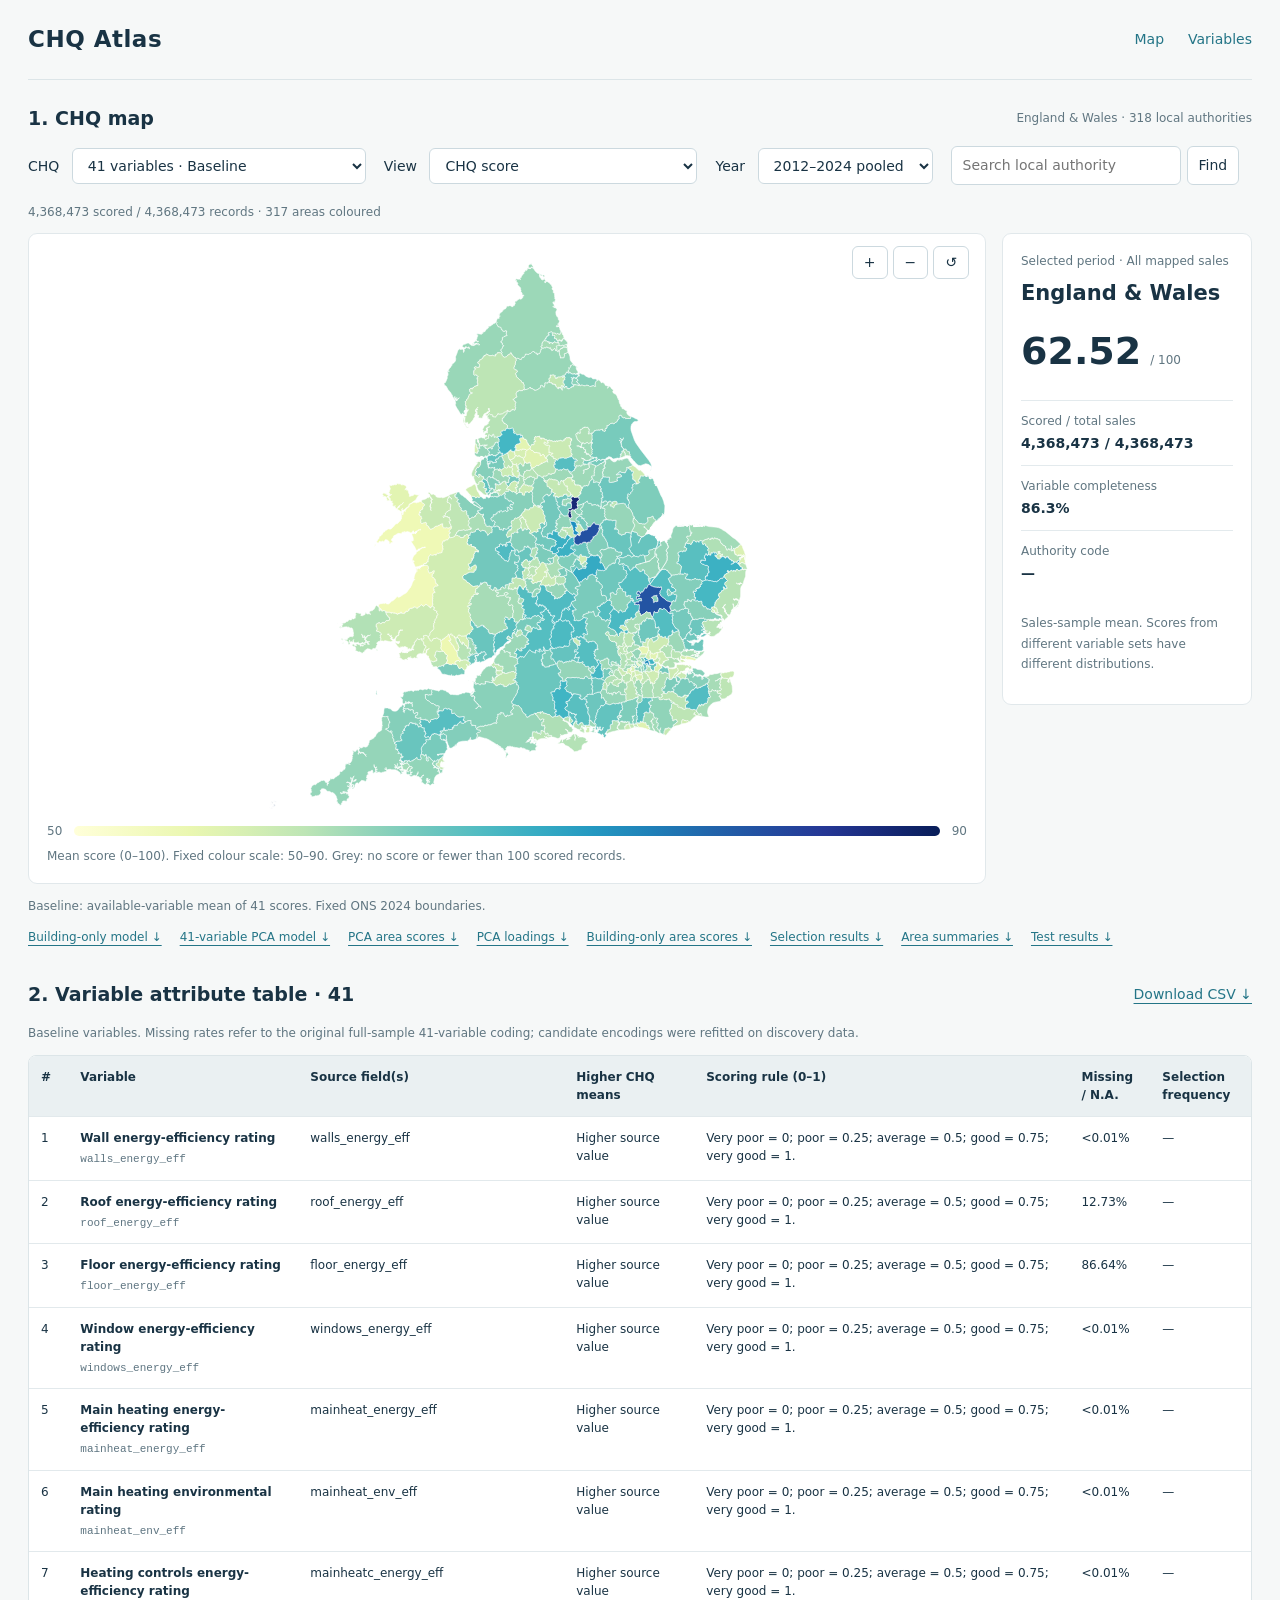
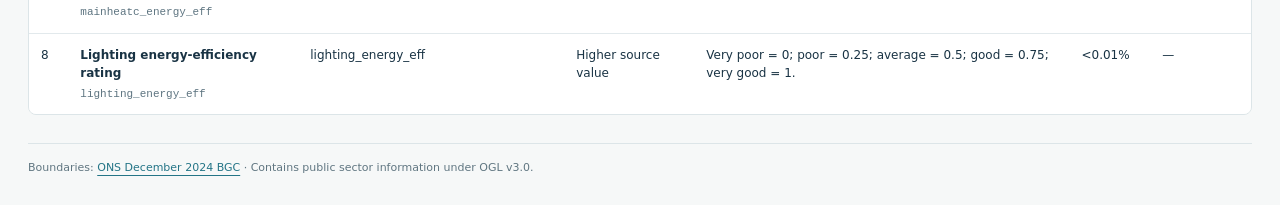
==== commit c3a80b65: "Publish 41-variable PCA CHQ" ====
--- a/index.html
+++ b/index.html
@@ -3,12 +3,12 @@
 <title>CHQ Atlas · Map & Variables</title><meta name="description" content="Climate Housing Quality map of England and Wales, including a transparent building-only EPC proxy score."><link rel="icon" href="assets/favicon.svg" type="image/svg+xml"><link rel="stylesheet" href="assets/site.css?v=building-1"></head>
 <body><div class="wrap"><header><h1>CHQ Atlas</h1><nav aria-label="Main navigation"><a href="#map-section">Map</a><a href="#variables">Variables</a></nav></header>
 <main><section id="map-section" aria-labelledby="map-title"><div class="section-head"><h2 id="map-title">1. CHQ map</h2><span>England & Wales · 318 local authorities</span></div>
-<div class="toolbar"><label for="variant">CHQ <select id="variant"><option value="41">41 variables · Baseline</option><option value="building">Building-only CHQ · 6 EPC variables</option><option value="5">5 variables · Candidate</option><option value="10">10 variables · Candidate</option><option value="18">18 variables · Candidate</option></select></label><label for="view">View <select id="view"><option value="score">CHQ score</option><option value="coverage">Coverage</option><option value="baseline">41-variable score · Same cohort</option></select></label><label for="year">Year <select id="year"><option value="all">2012–2024 pooled</option><option value="2012">2012</option><option value="2013">2013</option><option value="2014">2014</option><option value="2015">2015</option><option value="2016">2016</option><option value="2017">2017</option><option value="2018">2018</option><option value="2019">2019</option><option value="2020">2020</option><option value="2021">2021</option><option value="2022">2022</option><option value="2023">2023</option><option value="2024">2024</option></select></label><form id="searchForm"><label for="areaSearch" class="sr-only">Local authority name or code</label><input id="areaSearch" type="search" list="areaOptions" placeholder="Search local authority" autocomplete="off"><datalist id="areaOptions"></datalist><button type="submit">Find</button></form><span id="status" role="status" aria-live="polite"></span></div><div id="searchMessage" role="status"></div>
+<div class="toolbar"><label for="variant">CHQ <select id="variant"><option value="41">41 variables · Baseline</option><option value="pca41">41-variable PCA CHQ · 4 PCs</option><option value="building">Building-only CHQ · 6 EPC variables</option><option value="5">5 variables · Candidate</option><option value="10">10 variables · Candidate</option><option value="18">18 variables · Candidate</option></select></label><label for="view">View <select id="view"><option value="score">CHQ score</option><option value="coverage">Coverage</option><option value="baseline">41-variable score · Same cohort</option></select></label><label for="year">Year <select id="year"><option value="all">2012–2024 pooled</option><option value="2012">2012</option><option value="2013">2013</option><option value="2014">2014</option><option value="2015">2015</option><option value="2016">2016</option><option value="2017">2017</option><option value="2018">2018</option><option value="2019">2019</option><option value="2020">2020</option><option value="2021">2021</option><option value="2022">2022</option><option value="2023">2023</option><option value="2024">2024</option></select></label><form id="searchForm"><label for="areaSearch" class="sr-only">Local authority name or code</label><input id="areaSearch" type="search" list="areaOptions" placeholder="Search local authority" autocomplete="off"><datalist id="areaOptions"></datalist><button type="submit">Find</button></form><span id="status" role="status" aria-live="polite"></span></div><div id="searchMessage" role="status"></div>
 <div class="map-layout"><div class="map-panel"><div class="zoom"><button id="plus" aria-label="Zoom in">+</button><button id="minus" aria-label="Zoom out">−</button><button id="reset" aria-label="Reset map">↺</button></div><svg id="map" role="group" aria-label="CHQ local authority map. Use the search box to select an area." viewBox="-18 -18 782.78 886"><path data-code="E06000001" d="M478.51,171.66L478.52,171.67L478.51,171.66L478.51,171.66ZM478.86,171.64L478.86,171.64L478.86,171.64L478.86,171.64L478.86,171.64ZM477.18,171.55L477.20,171.56L477.18,171.55L477.18,171.55ZM478.95,171.52L478.93,171.54L478.93,171.53L478.95,171.52ZM478.97,171.50L478.96,171.51L478.97,171.51L478.97,171.50ZM474.97,156.90L475.95,157.05L476.52,157.98L477.43,157.45L479.39,159.12L482.76,160.87L483.03,161.81L482.84,161.53L482.19,161.74L481.74,161.23L482.10,161.12L481.50,160.68L481.23,160.98L481.93,161.72L481.29,161.84L481.24,161.99L481.38,162.15L481.38,162.33L481.10,161.95L481.05,162.78L481.42,162.48L481.01,163.57L483.01,167.51L483.97,168.38L484.55,168.22L483.65,168.86L484.14,170.21L483.72,170.07L483.28,170.39L484.21,170.24L483.72,170.53L482.01,170.54L481.74,170.12L481.46,170.26L481.87,170.74L480.98,171.95L480.21,172.11L479.29,171.63L479.04,171.82L479.08,171.45L478.34,171.56L478.24,170.80L477.99,170.43L478.22,170.82L477.88,171.48L476.83,171.66L476.50,171.34L476.77,171.65L476.38,171.94L476.09,171.50L475.41,171.84L474.31,171.25L472.70,171.31L472.75,170.22L472.01,170.01L471.21,168.82L470.16,169.01L470.12,170.09L469.66,170.85L469.26,170.14L467.82,169.85L466.89,169.12L465.64,168.99L465.54,168.73L466.99,168.34L469.12,168.11L468.54,166.35L468.90,165.45L469.77,164.86L469.94,163.48L469.63,162.49L468.78,162.19L469.75,162.06L470.03,162.40L470.90,162.14L471.44,161.47L471.34,160.70L472.39,159.69L472.02,158.33L473.30,158.19L474.97,156.90Z" fill-rule="evenodd"/><path data-code="E06000002" d="M474.66,182.90L474.65,182.91L474.68,182.87L474.66,182.90ZM474.93,182.25L474.92,182.26L474.92,182.25L474.93,182.25ZM475.06,182.11L474.97,182.18L475.07,182.09L475.06,182.11ZM475.17,181.81L475.15,181.88L475.17,181.76L475.17,181.81ZM481.09,178.62L481.41,178.85L481.09,178.63L481.09,178.62ZM481.31,177.87L481.58,178.19L481.03,178.51L480.90,178.13L481.31,177.87ZM478.57,177.61L479.82,178.03L479.47,178.35L480.70,178.17L480.56,178.68L480.87,178.15L480.96,178.53L483.00,179.83L483.17,180.88L483.96,181.91L481.27,183.36L484.44,186.11L484.16,186.56L484.61,187.44L486.50,187.54L485.74,189.53L483.47,189.39L483.44,189.07L482.48,188.71L480.91,188.78L478.89,188.07L476.46,188.18L474.27,187.19L473.97,184.60L474.58,183.02L474.85,183.09L475.19,181.64L474.23,180.41L475.86,179.77L476.51,176.80L477.22,176.74L478.57,177.61Z" fill-rule="evenodd"/><path data-code="E06000003" d="M481.03,178.52L481.08,178.62L480.96,178.53L481.03,178.52ZM485.20,170.56L485.12,170.56L485.14,170.12L485.27,170.20L485.20,170.56ZM486.49,169.62L489.35,171.70L490.40,172.10L491.87,172.07L493.34,172.68L495.99,175.04L499.25,176.58L501.22,177.20L503.13,176.58L504.68,177.17L505.97,178.56L506.37,178.53L506.57,179.10L508.72,179.32L510.32,178.97L514.10,180.82L515.81,180.47L515.24,181.34L514.96,181.23L514.84,181.90L513.55,181.71L512.60,182.30L510.82,185.02L510.49,188.98L511.30,190.88L509.37,190.95L508.62,190.69L508.19,189.84L507.06,189.88L502.12,191.24L500.84,189.92L497.83,189.13L496.11,189.30L495.02,190.47L493.05,189.58L492.65,189.85L491.51,189.10L490.74,189.18L490.11,188.70L488.68,189.06L488.64,189.58L488.13,189.96L485.78,189.32L486.50,187.54L484.61,187.44L484.16,186.56L484.44,186.11L481.27,183.36L483.96,181.91L483.17,180.88L483.00,179.83L481.03,178.51L484.42,174.59L485.56,175.36L484.64,174.45L485.30,173.42L485.11,173.12L486.73,174.02L485.19,173.03L484.85,171.24L485.04,170.94L486.09,171.14L486.40,170.80L486.04,169.67L485.80,169.87L486.27,168.32L486.49,169.62Z" fill-rule="evenodd"/><path data-code="E06000004" d="M474.84,182.33L474.79,182.34L474.79,182.34L474.84,182.33ZM475.12,182.05L475.08,182.08L475.14,181.94L475.12,182.05ZM474.32,180.55L474.35,180.61L474.31,180.54L474.32,180.55ZM477.60,171.72L477.60,171.73L477.60,171.72L477.60,171.72ZM476.79,171.65L476.83,171.66L476.79,171.66L476.79,171.65ZM477.45,171.63L477.45,171.63L477.45,171.63L477.45,171.63ZM478.98,171.61L478.95,171.62L478.95,171.60L478.98,171.61ZM479.11,171.55L478.93,171.59L478.97,171.50L479.11,171.55ZM477.78,171.47L477.86,171.48L477.78,171.47L477.78,171.47ZM478.24,171.21L478.24,171.23L478.24,171.21L478.24,171.21ZM471.10,168.82L472.01,170.01L472.75,170.22L472.70,171.31L474.31,171.25L475.41,171.84L476.09,171.50L476.22,171.92L477.18,171.55L477.61,171.74L477.76,171.27L478.15,171.13L478.33,171.60L478.76,171.43L479.01,171.88L479.72,171.99L479.37,172.04L479.57,172.29L480.95,171.99L483.33,172.13L483.63,171.28L483.66,171.55L483.90,171.18L483.48,170.94L483.73,171.00L483.94,171.18L483.38,172.07L483.81,172.38L484.23,171.96L484.48,173.37L483.95,173.77L483.37,175.12L480.69,177.81L478.51,177.37L477.26,176.21L477.30,176.53L476.72,176.40L476.14,176.99L475.88,179.25L475.69,178.78L475.40,178.51L474.09,177.58L472.98,177.30L472.86,176.89L472.97,177.30L475.37,178.53L475.87,179.39L475.49,179.87L473.87,180.46L474.25,180.47L474.56,181.07L475.18,181.65L473.97,184.60L474.27,187.19L475.83,188.02L477.72,188.07L478.28,188.32L478.33,188.92L477.98,188.91L477.66,189.58L476.45,189.67L476.75,190.15L476.41,191.67L474.41,191.22L473.69,191.60L473.95,192.36L473.53,192.26L472.80,193.38L472.55,193.01L471.72,193.18L471.29,193.93L469.16,195.10L469.04,193.91L468.07,193.84L467.41,194.86L466.71,193.94L466.51,192.47L466.88,191.94L465.97,190.80L465.80,191.78L464.79,192.02L464.43,190.98L463.77,190.89L463.68,192.65L463.31,193.26L461.59,192.86L462.13,192.17L461.43,191.79L461.30,191.28L462.23,189.87L461.92,188.07L462.36,187.94L462.52,187.11L461.40,186.03L460.55,186.06L460.13,185.20L460.62,184.97L460.35,184.58L460.71,183.73L460.35,181.91L462.00,180.86L463.32,180.56L462.85,178.96L463.63,176.36L462.27,175.01L461.75,175.38L461.60,176.14L461.03,176.20L459.79,174.46L459.94,173.95L460.67,173.99L461.12,173.42L461.83,173.28L462.02,173.79L463.16,173.02L463.80,171.96L463.96,172.19L464.28,171.95L464.07,171.62L464.68,171.25L464.57,170.93L465.18,170.85L464.99,169.76L465.48,169.19L466.89,169.12L467.82,169.85L469.26,170.14L469.66,170.85L470.12,170.09L470.16,169.01L471.10,168.82Z" fill-rule="evenodd"/><path data-code="E06000005" d="M444.18,173.09L444.73,173.24L444.74,172.90L445.82,172.79L446.81,173.02L446.87,175.07L448.72,174.04L448.73,174.50L447.98,174.90L448.25,175.89L447.95,176.28L448.17,176.98L448.85,177.08L448.81,178.32L449.19,178.15L449.41,178.43L451.38,178.10L451.04,177.59L450.58,177.58L450.88,176.69L451.76,176.74L453.59,176.04L456.04,176.13L456.83,175.60L458.43,175.42L459.17,175.95L459.51,175.59L459.89,176.81L460.51,176.86L460.87,176.27L461.60,176.14L461.75,175.38L462.27,175.01L463.63,176.36L462.85,178.96L463.32,180.56L462.00,180.86L460.35,181.91L460.71,183.73L460.35,184.58L460.62,184.97L460.13,185.20L460.55,186.06L461.40,186.03L462.52,187.11L462.36,187.94L461.92,188.07L462.23,189.87L461.38,191.03L461.57,191.52L461.43,191.79L460.75,191.29L459.29,189.37L458.01,190.01L458.21,190.57L459.11,190.53L459.43,191.03L459.16,192.03L459.52,192.69L459.00,193.80L459.85,194.89L459.12,195.46L459.79,196.57L459.59,196.95L459.03,197.01L458.32,196.44L458.69,195.48L458.02,193.79L457.71,193.58L457.04,193.92L456.02,193.54L456.65,192.03L455.49,192.57L454.99,193.64L454.74,192.37L453.50,192.23L453.40,193.55L454.28,194.21L453.19,194.51L452.09,194.21L451.63,193.74L451.27,192.22L449.74,191.48L448.92,190.48L449.23,189.30L448.18,189.48L449.05,188.68L449.06,188.20L447.24,188.54L447.41,187.59L446.44,187.17L445.45,187.97L444.64,188.04L444.05,187.59L444.68,187.37L444.61,186.40L442.84,186.52L442.56,185.08L440.51,185.27L439.27,184.89L439.15,183.70L438.69,183.59L438.56,182.98L439.21,182.03L439.74,181.95L438.72,181.60L438.22,180.95L438.61,179.65L438.23,179.36L439.49,177.51L440.73,177.63L440.44,173.02L442.58,173.35L443.88,172.78L444.18,173.09Z" fill-rule="evenodd"/><path data-code="E06000006" d="M359.34,356.01L358.92,357.26L360.43,357.03L361.08,357.72L359.98,359.44L360.34,359.76L360.73,359.54L362.04,360.70L360.82,362.20L360.77,361.38L360.16,360.95L359.79,361.16L360.07,361.60L359.51,362.57L358.78,362.84L357.70,362.45L357.99,363.19L354.21,361.66L352.85,363.03L350.88,361.95L350.24,362.13L349.72,362.88L348.38,361.70L347.57,360.23L347.56,359.10L348.51,357.88L347.80,358.60L348.31,357.53L351.36,357.34L353.03,355.66L355.19,356.12L359.02,354.64L359.34,356.01ZM350.37,349.35L351.73,349.50L351.93,350.72L352.60,351.29L353.85,351.50L353.22,352.38L353.57,354.92L352.51,354.96L351.35,355.84L350.52,355.95L350.00,356.92L348.86,356.49L347.89,356.64L347.91,356.41L347.39,355.82L347.85,356.63L346.99,357.21L346.16,359.08L345.98,358.73L345.65,358.52L346.21,359.57L345.15,360.55L342.63,358.98L341.97,359.17L341.48,358.35L342.67,357.99L342.67,356.81L343.53,355.79L345.42,355.63L346.38,352.05L347.02,351.65L348.03,352.12L347.81,351.59L348.86,351.00L348.96,350.44L348.66,350.23L349.29,350.02L349.14,349.03L350.37,349.35Z" fill-rule="evenodd"/><path data-code="E06000007" d="M372.32,343.24L372.67,343.83L373.74,344.27L374.83,346.23L374.79,347.25L373.67,348.99L372.25,350.08L372.89,350.65L373.34,350.30L373.97,350.56L374.85,350.30L376.84,351.49L376.65,353.06L375.59,353.83L375.57,354.39L373.92,354.14L373.38,354.83L371.49,354.18L370.07,355.88L368.51,357.06L368.73,357.86L366.90,358.72L366.45,359.57L365.83,359.29L364.83,360.63L362.82,359.70L362.27,360.70L360.73,359.54L360.34,359.76L359.98,359.44L361.08,357.72L360.43,357.03L358.92,357.26L359.34,356.01L359.02,354.64L355.19,356.12L355.14,356.00L355.93,355.54L356.13,354.15L356.77,353.17L358.02,353.42L358.38,352.67L359.68,353.15L361.04,351.37L360.87,352.19L361.09,353.06L361.76,353.39L361.88,353.42L362.24,353.40L361.64,353.26L361.82,353.14L362.46,351.54L363.61,351.87L363.61,351.65L362.44,351.49L361.51,353.21L361.06,352.79L361.21,351.58L361.03,351.32L359.68,353.01L358.28,352.49L358.55,352.17L358.76,352.44L359.34,352.21L360.24,351.44L360.33,351.18L360.34,350.88L360.22,351.45L359.34,352.20L358.76,352.42L358.54,352.15L358.23,352.47L357.74,353.20L356.98,352.92L356.47,353.19L355.21,355.67L353.57,354.92L353.26,352.05L353.85,351.50L355.09,351.19L355.53,349.37L355.51,347.18L355.95,347.05L355.48,346.21L356.23,345.28L356.14,344.87L355.24,344.62L355.82,343.45L354.66,343.75L355.10,341.75L358.35,342.98L358.96,343.39L359.38,344.45L360.78,343.32L362.10,343.27L361.89,342.15L363.04,343.69L363.99,342.50L364.36,340.99L366.20,340.57L365.90,339.66L370.78,337.79L371.40,338.53L371.12,340.08L371.64,341.53L372.51,342.54L372.32,343.24Z" fill-rule="evenodd"/><path data-code="E06000008" d="M373.71,294.32L375.37,296.40L374.89,297.11L374.90,297.86L375.89,298.89L375.74,299.91L375.90,301.22L376.43,302.05L376.41,303.27L377.73,304.41L377.58,304.86L378.35,305.32L379.26,307.15L380.04,307.74L381.49,307.94L381.35,309.62L382.48,312.49L382.09,314.07L381.62,314.45L381.98,315.30L381.74,316.04L379.43,315.91L379.13,317.01L377.36,317.11L376.96,316.72L376.99,315.49L375.92,313.88L374.92,314.54L375.07,315.93L374.21,316.98L374.60,317.36L374.08,317.64L373.54,317.40L372.93,318.14L368.89,316.09L368.51,314.52L368.73,313.55L367.87,311.09L368.47,309.68L369.09,309.29L369.34,307.11L367.94,306.51L367.27,305.68L366.98,304.56L367.36,304.05L367.20,303.13L366.73,302.91L366.73,302.37L365.97,302.32L365.81,300.97L365.18,299.65L366.11,298.78L366.66,297.47L368.54,297.35L370.02,295.95L370.85,296.07L372.41,295.30L372.74,294.28L373.71,294.32Z" fill-rule="evenodd"/><path data-code="E06000009" d="M326.29,285.40L326.54,285.61L326.62,285.15L327.29,286.12L327.18,286.65L326.75,286.82L326.92,287.34L328.38,288.51L329.02,290.77L328.77,291.01L329.29,291.99L327.92,291.90L327.52,292.32L327.32,292.80L328.12,294.77L325.34,294.93L325.02,293.82L322.89,294.41L323.09,285.43L323.94,280.05L325.34,280.20L325.71,281.00L326.32,281.10L326.06,282.09L326.77,283.76L326.37,284.23L326.65,284.85L326.29,285.40Z" fill-rule="evenodd"/><path data-code="E06000010" d="M564.71,298.80L564.64,298.93L564.67,298.87L564.71,298.80ZM564.43,298.48L564.50,298.51L564.44,298.49L564.43,298.48ZM555.54,293.00L555.45,293.15L555.57,293.58L555.69,293.65L556.08,293.59L556.11,293.97L556.29,294.22L556.54,294.30L556.89,294.23L557.32,294.91L556.97,295.14L556.64,295.90L557.31,296.76L557.02,296.89L556.96,296.99L557.02,297.24L557.34,297.79L557.37,297.99L557.05,298.94L552.63,301.07L549.67,301.82L549.38,300.06L550.29,297.93L551.05,297.38L549.30,297.34L549.39,296.87L549.62,295.87L550.45,295.86L551.31,294.82L552.18,294.55L551.75,291.40L554.55,291.01L554.55,291.20L554.83,291.49L555.56,291.91L555.53,292.12L555.29,292.26L555.24,292.41L555.54,293.00ZM558.21,288.04L559.31,290.16L561.57,292.48L562.41,292.03L562.65,292.41L563.80,292.53L563.70,295.13L564.83,296.36L564.36,298.26L564.75,298.69L564.16,299.49L560.99,298.23L559.19,298.30L557.17,298.93L557.51,298.01L557.00,297.03L557.30,296.82L557.35,296.68L556.68,295.82L557.35,294.90L556.98,294.23L556.88,294.21L556.61,294.28L556.39,294.24L556.14,293.60L555.59,293.56L555.65,292.84L555.26,292.40L555.56,292.12L555.58,291.92L554.58,291.19L554.59,290.84L554.22,290.66L554.01,289.73L555.65,288.48L558.21,288.04Z" fill-rule="evenodd"/><path data-code="E06000011" d="M494.37,304.65L494.36,304.65L494.37,304.64L494.37,304.65ZM523.28,304.59L525.71,305.49L525.59,305.71L525.10,305.63L524.72,305.77L525.61,305.78L525.74,307.37L525.22,307.96L525.43,308.42L523.75,308.18L523.65,309.00L521.64,309.63L520.59,310.41L521.09,310.64L519.27,311.61L519.65,310.82L519.46,310.47L518.04,311.20L516.95,312.16L516.60,313.09L515.88,313.53L515.37,313.28L514.60,313.58L512.97,315.08L504.42,311.43L500.71,311.50L500.59,309.39L504.44,308.50L509.63,306.24L511.23,305.94L511.72,307.00L512.67,307.58L513.29,307.29L514.81,305.31L515.93,304.69L517.05,304.88L519.13,306.03L521.58,304.74L523.28,304.59ZM511.69,301.94L511.38,301.98L511.60,301.58L511.81,301.72L511.69,301.94ZM512.87,301.70L513.08,303.89L511.45,304.84L511.26,305.88L509.59,306.19L504.44,308.42L500.53,309.33L500.62,311.20L499.95,311.56L496.65,312.21L494.66,311.55L494.00,311.84L493.72,311.45L492.46,311.12L491.95,310.22L490.92,310.11L491.05,309.40L492.81,307.91L492.47,307.56L493.31,305.08L493.77,305.24L494.32,304.69L495.09,305.43L495.12,306.10L495.81,305.84L496.41,306.53L497.86,305.90L499.18,306.29L499.68,305.76L501.44,306.02L501.43,304.84L502.50,304.58L502.30,305.22L502.98,305.44L503.43,304.79L503.11,304.39L503.40,303.38L504.53,303.71L506.29,302.80L507.86,303.03L507.86,301.52L509.34,301.58L511.23,302.25L511.96,301.85L511.94,301.01L512.23,300.93L512.87,301.70ZM564.28,299.47L564.16,299.49L564.57,299.02L564.28,299.47ZM564.75,298.68L564.75,298.69L564.73,298.65L564.75,298.68ZM564.42,298.47L564.42,298.48L564.41,298.48L564.40,298.43L564.42,298.47ZM554.04,289.98L554.09,290.32L554.07,290.28L554.04,289.98ZM554.04,289.56L554.03,289.58L554.03,289.57L554.04,289.56ZM550.85,235.80L552.04,237.51L552.03,238.73L553.30,238.85L554.48,239.73L556.39,239.19L556.51,239.91L557.26,239.73L558.12,241.18L559.26,240.65L561.10,240.81L561.40,240.48L563.81,240.90L564.47,241.58L564.51,241.10L565.13,240.76L565.84,237.88L569.43,238.77L573.01,240.94L574.42,241.53L574.81,241.33L575.01,241.73L575.27,241.48L576.98,242.69L577.13,243.46L577.54,243.46L577.15,244.39L575.22,245.41L572.18,245.46L570.11,246.20L568.48,248.42L568.35,249.13L567.94,248.91L568.09,249.09L567.42,249.33L566.17,252.87L565.98,256.72L566.34,259.66L571.52,274.61L573.92,279.10L581.61,290.09L593.98,306.12L596.68,310.26L598.29,314.61L598.81,316.64L598.85,317.82L598.08,319.37L595.76,322.13L595.57,321.60L597.89,319.30L598.78,317.74L598.27,315.97L596.88,314.56L592.89,312.11L589.02,311.04L581.80,313.71L581.44,314.16L577.15,313.38L573.29,309.93L571.45,307.82L571.52,307.49L571.22,306.99L571.29,307.54L568.48,304.90L568.39,304.58L568.83,304.64L567.35,302.96L566.54,302.38L566.20,302.89L566.64,303.24L566.22,303.04L565.32,300.44L565.74,300.11L565.87,299.41L565.52,300.21L564.78,300.03L564.75,298.64L564.36,298.26L564.83,296.36L563.70,295.13L563.80,292.53L562.65,292.41L562.41,292.03L561.57,292.48L559.31,290.16L558.21,288.04L555.01,288.80L555.01,288.36L554.94,287.94L554.61,287.51L554.09,287.34L553.64,286.53L552.57,286.13L552.64,285.51L552.58,285.05L552.25,284.43L552.11,284.34L551.42,284.33L550.95,283.79L550.97,283.49L551.23,283.12L551.48,282.30L551.48,282.04L550.85,280.48L550.97,279.44L550.87,278.84L550.11,278.19L550.18,277.88L550.70,278.08L551.21,277.75L551.27,277.34L551.13,276.19L552.22,275.38L552.31,275.02L552.09,274.17L552.73,273.63L553.17,273.82L553.52,273.63L553.58,272.48L553.75,272.36L553.95,272.14L554.23,272.01L554.39,271.85L554.34,270.63L554.36,271.83L553.86,272.17L553.54,272.48L553.51,273.60L552.73,273.59L552.20,274.00L551.23,272.86L549.64,272.05L548.80,271.70L551.23,272.88L552.18,274.03L552.00,274.25L552.21,275.33L551.38,275.69L551.10,276.23L550.95,276.16L550.79,276.16L550.43,276.27L549.21,275.34L547.72,274.72L547.58,274.84L549.21,275.36L550.43,276.29L551.10,276.26L551.17,277.76L550.16,277.86L550.09,278.23L550.19,278.39L550.14,278.42L549.59,278.17L550.85,278.85L550.83,280.49L551.46,282.25L551.22,283.10L550.93,283.52L550.91,283.74L550.94,283.83L551.38,284.35L552.20,284.42L552.54,286.13L553.62,286.54L554.08,287.37L554.91,287.93L554.98,288.36L554.89,289.03L553.97,289.68L554.55,291.01L551.75,291.40L552.18,294.55L551.31,294.82L550.45,295.86L549.62,295.87L549.30,297.34L551.05,297.38L550.29,297.93L549.38,300.06L549.67,301.82L548.59,302.26L548.39,301.93L548.38,302.33L547.24,302.70L545.02,302.26L539.09,303.66L536.86,302.75L535.54,301.11L533.95,300.66L532.66,300.50L531.89,300.48L531.72,300.50L531.64,300.56L531.69,300.40L531.48,300.11L531.61,300.55L530.89,300.86L532.51,300.58L527.84,302.01L526.65,303.99L525.91,304.51L521.89,304.21L518.78,305.64L517.46,304.54L516.12,304.27L514.81,304.82L512.55,307.34L511.90,306.62L511.48,305.31L513.35,303.99L513.32,301.95L512.69,300.89L511.88,300.73L510.69,301.92L509.40,301.32L507.47,301.40L507.33,300.61L505.21,300.78L503.03,300.20L502.88,298.75L501.97,298.26L503.81,297.71L505.79,295.99L505.67,294.78L505.03,293.91L505.74,291.39L505.17,290.73L506.38,288.65L504.61,287.59L504.61,286.27L504.01,284.51L504.42,283.05L503.88,282.03L504.65,281.16L504.49,280.24L506.02,279.45L505.92,278.25L506.26,278.01L503.69,277.40L504.47,276.69L504.62,275.35L505.15,275.22L504.90,274.51L505.25,274.44L505.17,273.95L505.52,273.44L506.02,273.40L505.39,272.12L505.84,271.41L505.38,270.18L505.67,269.41L505.43,268.84L505.96,267.71L504.84,266.53L505.35,264.30L505.98,263.41L505.55,263.21L506.61,263.10L507.06,262.31L508.24,261.97L508.65,260.55L509.57,259.95L509.49,259.42L511.09,259.51L512.51,258.73L514.44,258.81L516.26,258.31L516.25,259.04L521.77,257.32L522.14,259.86L523.06,259.90L523.21,260.22L523.83,260.05L524.34,260.78L526.15,260.36L526.57,258.97L525.69,258.15L525.78,257.22L526.51,256.22L528.13,256.20L528.24,255.26L529.35,253.57L527.99,252.44L530.75,251.36L531.79,251.29L533.83,248.85L535.92,248.34L536.19,247.80L538.01,248.12L538.69,248.74L539.21,248.41L539.50,248.97L542.42,246.67L544.43,245.65L544.22,245.13L545.39,244.30L545.00,242.97L547.65,241.25L547.04,237.40L547.91,237.06L547.76,236.59L548.30,236.34L548.26,235.93L550.61,235.51L550.85,235.80Z" fill-rule="evenodd"/><path data-code="E06000012" d="M569.87,314.26L572.97,316.37L578.23,321.22L579.10,321.30L579.46,321.78L580.04,320.77L580.74,320.76L586.12,325.98L585.66,324.71L586.73,326.47L586.74,326.89L586.37,326.58L586.56,327.00L586.83,326.88L587.96,328.59L588.03,329.01L587.35,329.69L585.04,330.61L584.85,330.19L584.07,330.30L583.14,330.94L582.50,329.95L580.92,330.19L580.15,334.47L578.41,335.01L578.94,336.20L577.41,337.37L579.70,340.03L576.46,342.66L576.24,342.12L575.46,342.35L575.23,341.65L574.34,341.65L573.05,338.69L573.46,338.08L573.08,338.17L572.95,337.76L571.01,337.71L570.37,335.43L568.46,335.22L568.93,331.51L568.05,329.42L568.29,328.64L567.49,328.53L570.17,323.96L569.79,323.27L569.48,322.82L568.66,322.84L567.13,323.40L566.02,320.78L565.62,320.51L564.58,321.05L564.80,319.73L564.29,319.92L563.85,319.28L563.66,319.46L561.78,318.24L561.93,317.98L560.97,316.98L564.48,315.49L566.06,315.30L568.75,312.92L568.66,313.33L569.87,314.26Z" fill-rule="evenodd"/><path data-code="E06000013" d="M526.40,308.28L526.53,309.04L525.93,311.50L524.47,313.58L524.50,315.67L525.73,317.76L525.08,318.48L523.65,318.35L522.96,319.00L522.43,320.78L523.15,322.00L521.91,323.67L521.74,324.39L521.88,326.06L522.62,327.51L522.25,328.82L522.70,330.41L522.32,332.59L521.53,334.11L520.20,334.34L519.54,335.90L519.92,337.24L519.00,337.46L518.75,337.86L518.83,339.60L517.73,340.79L511.32,339.29L511.17,339.99L507.49,340.22L507.14,339.47L508.83,338.04L505.73,334.12L506.01,332.94L504.46,332.53L504.73,330.54L504.97,330.05L508.90,329.69L509.40,328.98L508.60,327.50L508.66,326.37L509.44,324.78L508.56,324.48L508.80,322.36L509.72,319.78L509.65,318.48L511.49,314.43L512.97,315.08L514.60,313.58L515.37,313.28L515.88,313.53L516.60,313.09L516.95,312.16L518.04,311.20L519.46,310.47L519.65,310.82L519.27,311.61L521.09,310.64L520.59,310.41L521.64,309.63L523.65,309.00L523.75,308.18L525.43,308.42L525.25,307.84L525.74,307.37L526.40,308.28ZM538.03,306.29L540.87,307.04L540.84,306.72L541.04,306.99L539.75,307.59L539.88,307.28L539.08,307.37L537.91,306.61L538.03,306.29ZM559.95,302.34L561.48,302.92L562.89,305.02L563.12,305.59L562.75,305.78L563.19,305.72L564.89,308.65L565.72,309.39L565.46,309.57L565.93,309.62L567.86,312.47L568.33,312.44L568.75,312.92L566.06,315.30L564.48,315.49L560.97,316.98L560.44,317.10L560.20,316.55L559.55,316.86L560.28,319.63L559.96,319.82L560.07,320.27L559.43,320.37L557.37,325.00L556.27,324.89L556.35,325.39L555.62,325.41L555.06,325.05L550.13,324.41L549.29,322.87L548.41,323.51L547.46,325.31L546.93,325.13L546.18,325.62L546.09,326.65L545.28,327.11L544.04,327.14L543.17,328.38L545.52,328.10L548.21,327.00L549.24,326.96L550.03,328.67L550.67,328.45L551.23,328.98L551.54,331.08L548.20,332.34L545.45,332.46L544.38,333.09L545.07,334.32L544.49,335.55L544.61,336.62L545.91,337.40L539.03,339.77L534.92,340.31L532.29,340.09L532.55,339.53L531.82,338.46L531.84,336.16L532.18,336.07L532.53,334.67L532.29,333.04L532.59,332.17L528.17,332.29L527.15,331.75L525.93,332.10L522.72,331.33L522.84,330.27L522.39,328.93L522.79,327.62L522.05,325.94L522.02,323.90L523.28,322.36L523.26,321.59L522.65,320.72L523.29,318.92L523.55,318.62L525.32,318.66L525.88,318.13L525.92,317.35L524.88,315.95L524.73,313.74L526.12,311.95L526.93,309.15L526.90,308.06L526.03,306.26L526.32,305.61L530.75,303.58L533.15,302.89L535.54,305.52L535.38,305.93L535.61,305.63L538.65,307.85L540.83,308.19L542.55,307.59L545.32,305.02L547.66,305.09L547.68,306.15L547.73,306.26L547.73,305.09L551.87,304.57L551.97,305.43L552.10,305.96L552.23,306.16L551.92,304.84L552.44,304.28L554.59,303.76L554.68,303.99L554.62,303.74L556.89,302.91L559.95,302.34Z" fill-rule="evenodd"/><path data-code="E06000014" d="M496.95,254.55L497.82,254.93L498.86,254.06L499.64,255.94L500.58,256.32L500.60,257.57L501.34,257.78L501.60,258.69L501.93,258.70L500.87,259.52L501.09,259.76L500.61,260.59L500.90,261.27L500.45,261.68L501.24,261.35L501.55,262.51L500.94,262.63L500.60,263.02L500.77,263.33L499.62,264.52L501.17,264.65L501.99,264.07L502.80,264.34L503.92,263.58L505.55,263.21L505.98,263.41L505.35,264.30L504.84,266.53L505.96,267.71L505.43,268.84L505.67,269.41L505.38,270.18L505.84,271.41L505.39,272.12L506.02,273.40L505.52,273.44L505.17,273.95L505.25,274.44L504.90,274.51L505.15,275.22L504.62,275.35L504.47,276.69L503.69,277.40L505.01,277.90L506.15,277.82L505.95,279.27L505.66,279.01L505.34,279.46L504.97,279.39L504.65,278.31L504.17,278.23L503.83,278.70L502.16,279.02L500.02,280.16L498.67,278.04L497.53,278.28L493.83,280.33L492.74,279.05L492.21,279.25L491.57,278.74L491.22,278.94L491.40,278.10L490.92,277.58L491.35,278.21L490.78,280.05L490.36,280.20L488.68,279.22L487.65,277.31L487.07,277.82L486.14,277.33L485.21,275.22L484.72,275.48L483.97,274.32L483.40,274.45L482.94,273.50L482.23,273.11L482.37,272.53L481.80,270.50L480.42,267.72L480.62,267.23L480.08,265.96L480.24,265.15L480.67,264.39L482.06,263.88L482.76,264.57L483.61,264.39L483.49,262.82L482.75,262.29L483.03,261.91L483.81,262.43L484.37,262.04L486.19,263.81L487.46,263.52L486.40,261.81L486.92,260.66L486.47,259.97L486.95,259.48L486.73,258.53L487.07,257.90L488.19,257.71L488.83,258.00L489.27,257.01L490.55,256.72L490.44,256.24L490.86,256.31L491.01,255.42L491.45,255.20L493.74,254.87L494.04,255.20L493.94,253.89L496.95,254.55Z" fill-rule="evenodd"/><path data-code="E06000015" d="M459.19,412.25L459.37,412.63L460.32,412.60L460.25,414.65L461.64,415.11L463.27,414.53L465.44,414.66L464.21,416.49L464.53,417.36L465.97,417.28L467.77,418.18L467.20,418.65L467.36,420.28L467.02,420.89L467.33,421.73L466.07,421.88L465.37,424.16L464.68,424.20L464.55,424.56L464.90,425.48L463.74,426.29L464.29,427.03L463.01,427.53L462.31,427.59L461.98,426.78L460.76,425.98L458.13,426.40L457.29,424.22L456.28,424.24L455.25,423.35L454.58,423.77L453.90,423.56L454.08,422.92L452.71,421.17L452.55,419.93L453.06,419.59L452.89,418.78L454.21,418.43L455.15,417.33L456.81,416.59L456.57,415.31L456.98,415.01L456.82,414.14L457.68,413.90L457.88,412.46L459.19,412.25Z" fill-rule="evenodd"/><path data-code="E06000016" d="M488.19,452.20L488.50,452.39L488.81,452.08L489.11,452.47L490.55,455.76L491.37,454.58L493.86,455.23L493.97,454.97L495.23,455.05L496.86,455.87L496.68,456.94L497.59,457.14L497.33,458.73L497.83,459.59L497.77,460.09L496.98,460.39L497.06,461.52L495.64,462.60L495.40,463.19L493.43,462.79L493.29,463.56L493.71,463.90L493.01,464.84L492.84,465.76L491.38,465.55L491.33,465.84L490.80,465.83L490.83,466.49L489.53,466.66L488.51,468.03L487.81,467.77L488.25,467.26L488.06,466.56L486.63,466.28L487.38,464.80L486.88,464.41L487.49,463.87L487.36,463.34L482.87,460.28L483.47,459.18L485.09,459.41L485.75,457.57L485.53,456.47L486.28,455.93L485.96,455.20L486.15,453.92L487.27,452.36L487.95,451.96L488.19,452.20Z" fill-rule="evenodd"/><path data-code="E06000017" d="M536.09,441.33L536.39,442.66L537.78,442.15L539.27,442.22L539.39,442.98L539.87,443.39L540.40,443.31L542.19,444.30L542.01,446.49L544.65,446.96L544.90,447.58L546.27,448.38L550.10,448.31L550.73,448.52L550.67,448.79L551.93,448.87L551.75,451.77L549.77,454.00L546.39,454.91L546.48,455.47L545.35,455.67L544.24,454.68L543.85,454.87L546.44,458.44L545.63,458.48L544.93,457.99L544.48,458.17L543.93,459.27L542.49,460.60L542.62,461.77L541.66,462.60L541.90,463.36L541.44,464.18L542.34,464.98L542.24,465.40L541.01,465.19L540.64,466.39L539.81,466.47L539.27,466.18L539.29,465.40L538.94,465.03L538.33,466.36L537.06,466.11L534.03,468.61L533.23,468.35L533.02,468.81L532.00,469.07L531.10,469.79L530.99,470.52L530.56,470.64L529.63,472.42L528.80,472.50L528.94,473.53L528.53,473.67L528.67,473.95L527.95,475.09L527.42,475.56L526.79,475.41L525.99,474.39L526.11,473.98L524.89,473.47L524.75,472.95L525.17,472.10L523.94,470.07L523.27,469.81L522.75,467.27L521.98,467.01L521.68,466.27L520.31,465.12L518.18,465.74L517.80,465.33L517.95,463.26L519.08,461.79L518.61,461.03L519.39,459.15L518.67,458.95L518.76,458.11L519.62,456.49L519.96,456.52L520.35,455.03L520.84,455.00L521.05,454.54L520.64,451.03L519.77,450.73L519.68,449.70L519.09,449.62L519.36,449.16L517.48,447.80L518.13,446.11L518.83,445.71L519.21,444.96L520.02,444.45L521.00,444.37L521.36,443.88L522.14,443.90L522.59,444.68L523.00,444.46L523.58,444.89L526.32,444.23L526.49,443.67L528.42,443.38L528.34,442.99L529.44,442.41L529.43,441.92L530.30,441.69L531.35,442.03L536.09,441.33Z" fill-rule="evenodd"/><path data-code="E06000018" d="M485.13,404.83L485.02,405.17L486.49,405.17L486.59,405.77L486.97,405.55L488.62,406.28L487.75,407.64L488.42,407.46L489.10,407.97L488.74,409.21L490.47,409.60L490.21,410.02L490.73,411.86L491.22,412.32L492.14,412.39L492.38,413.13L492.99,413.45L492.79,413.62L493.74,414.62L492.57,415.59L491.49,415.22L489.77,415.50L488.85,417.09L487.97,416.36L487.34,420.33L487.48,421.73L486.59,422.06L485.89,423.35L484.62,422.26L482.85,421.41L482.31,421.70L482.91,420.01L483.92,420.40L485.37,419.25L483.89,417.25L482.45,416.87L482.20,415.91L480.78,415.71L479.66,414.12L480.31,412.33L480.94,412.00L479.61,409.57L481.44,410.04L481.74,409.33L482.40,409.74L483.41,409.09L482.03,408.54L482.47,407.67L481.89,406.81L482.05,406.36L481.52,406.04L482.52,405.45L482.78,404.66L484.08,405.03L485.17,404.57L485.13,404.83Z" fill-rule="evenodd"/><path data-code="E06000019" d="M340.23,495.51L342.27,495.96L341.94,496.59L342.08,497.74L342.85,498.23L343.43,497.96L343.10,500.00L343.38,500.53L347.79,500.21L347.88,500.58L348.67,500.78L347.91,501.61L348.19,502.63L347.25,503.75L345.60,503.55L346.34,504.56L347.45,504.95L348.22,506.00L349.33,505.95L350.41,507.66L353.31,507.13L353.30,506.67L352.47,506.51L352.84,505.33L354.49,502.76L355.46,503.41L355.16,503.92L356.19,504.30L356.56,503.99L356.78,504.75L357.20,504.79L357.14,505.36L357.81,505.91L358.29,505.82L357.91,506.97L358.70,508.10L357.51,508.09L357.17,507.61L354.78,508.31L355.71,509.58L356.45,509.81L356.83,510.89L358.04,510.53L358.74,511.50L359.25,510.84L359.99,510.87L360.46,511.32L360.68,512.33L359.76,512.46L359.07,513.89L357.82,514.54L357.59,515.08L357.28,516.56L357.75,517.56L360.64,517.02L361.62,516.44L362.45,516.53L362.63,515.81L363.23,516.19L364.50,515.86L364.96,516.26L365.57,515.79L366.04,516.12L366.41,515.75L366.92,516.50L367.86,515.37L369.62,515.25L369.81,514.22L368.89,513.04L368.98,512.27L369.96,512.17L370.74,511.28L371.40,511.10L372.15,511.44L373.58,511.19L373.87,511.84L375.11,512.55L375.65,513.30L373.23,514.44L372.07,515.39L371.57,516.16L371.47,517.52L372.33,518.53L376.06,518.14L377.27,519.11L378.97,519.16L379.52,519.97L379.27,520.36L378.42,519.96L378.28,520.43L377.75,520.45L377.94,521.31L378.76,522.25L378.42,522.74L377.85,522.52L378.03,523.31L377.38,523.15L377.09,524.53L376.36,525.30L376.73,525.97L375.79,526.87L376.09,527.55L375.11,527.59L374.92,528.14L376.70,531.50L378.03,531.05L378.57,531.27L379.89,530.08L381.15,530.67L381.73,530.55L382.97,533.35L381.94,534.14L382.54,538.70L383.51,538.74L383.53,539.54L383.39,542.58L382.30,544.40L382.70,545.13L382.29,549.47L379.10,550.79L378.57,550.67L378.01,553.11L376.74,553.40L374.58,552.94L374.84,550.62L373.99,550.24L372.27,550.48L372.12,549.10L370.88,549.24L370.75,550.17L369.77,550.98L370.27,552.45L370.98,552.48L371.57,553.27L369.98,554.32L369.41,555.24L369.63,557.70L369.03,557.75L368.86,558.20L369.81,559.02L370.18,558.67L371.29,558.81L372.01,559.51L371.95,562.95L372.93,564.21L373.53,564.30L374.25,566.67L373.78,566.94L373.96,567.24L374.32,567.09L374.29,567.45L373.71,567.89L371.99,568.02L371.25,569.10L370.05,569.21L369.95,569.83L369.41,569.89L369.34,569.27L368.75,569.60L368.69,568.97L368.09,569.13L366.85,572.09L366.05,572.33L366.00,572.65L364.89,572.73L363.31,572.13L361.61,572.49L361.19,572.74L361.76,573.72L361.45,574.22L359.75,573.26L359.00,574.62L357.90,575.12L357.55,575.75L356.54,575.14L356.58,575.66L355.29,577.59L354.71,577.47L354.60,576.63L353.89,576.20L352.39,575.77L352.02,576.55L351.44,576.43L351.10,574.84L350.41,574.71L350.21,575.62L349.50,575.49L349.10,574.23L348.38,575.49L348.03,575.31L347.36,575.99L347.17,575.14L345.76,574.63L344.65,572.23L343.82,571.72L344.00,570.65L344.77,569.60L341.78,568.13L341.70,567.59L340.72,567.05L340.09,565.94L338.74,565.83L338.67,564.70L338.24,564.13L337.95,564.50L337.18,564.41L337.14,564.76L336.45,564.66L336.32,564.19L337.84,563.81L337.96,563.47L337.15,563.25L336.69,562.66L335.75,562.79L335.04,561.76L334.08,561.80L334.22,562.57L333.73,562.97L332.68,562.99L331.58,564.06L330.52,564.60L329.99,564.42L328.31,565.68L326.58,565.84L326.19,562.57L324.15,563.13L323.37,562.58L323.35,560.99L321.83,558.19L320.99,557.82L320.63,556.85L318.17,554.39L318.00,553.46L316.72,551.33L316.49,549.90L315.41,548.61L316.61,546.09L316.04,545.03L316.23,544.54L313.97,542.33L313.57,540.84L313.15,540.51L313.81,539.00L313.49,536.92L315.05,536.61L314.84,535.43L315.11,534.97L313.06,533.80L312.28,533.97L311.83,533.31L312.54,532.49L312.39,531.86L314.23,531.70L316.17,530.99L318.08,529.36L317.92,528.73L317.07,528.27L316.52,529.11L315.73,529.47L313.65,528.18L313.70,527.67L314.55,527.21L314.56,526.71L315.56,526.20L316.17,525.27L315.55,522.51L318.24,521.05L317.72,520.61L318.43,518.71L318.20,517.76L320.78,517.48L320.91,516.59L320.28,516.45L320.70,516.19L320.44,515.69L321.53,514.78L324.28,513.71L325.66,514.28L326.67,514.02L326.76,514.40L327.89,514.03L327.88,513.20L328.70,512.81L329.26,513.02L327.89,512.30L325.43,512.49L325.14,512.05L323.75,511.80L323.75,510.25L324.32,509.89L324.72,508.55L324.53,506.89L324.80,505.38L325.14,504.99L326.13,505.16L326.85,504.51L327.85,504.31L328.96,501.47L330.87,501.36L330.61,500.94L331.10,500.65L330.44,499.69L332.04,498.75L333.78,498.91L333.58,498.50L331.88,497.74L332.63,496.74L332.14,496.38L332.31,496.13L333.40,496.22L334.06,497.09L334.50,497.13L334.48,497.92L335.07,497.29L334.91,496.32L337.10,495.84L337.89,494.86L340.23,495.51Z" fill-rule="evenodd"/><path data-code="E06000020" d="M376.11,432.92L376.27,433.29L376.26,432.80L376.30,433.19L377.15,432.65L380.54,434.89L381.08,437.26L380.69,437.54L380.27,437.34L379.87,438.09L380.40,438.89L381.54,438.99L381.29,439.88L384.67,442.69L384.64,443.62L385.43,443.87L386.24,445.19L386.17,445.61L385.84,445.60L385.94,446.33L384.67,446.82L384.16,446.70L384.11,446.30L382.68,446.61L381.38,446.27L380.99,445.49L381.25,445.21L380.56,445.38L380.03,447.87L378.27,450.50L378.35,451.80L378.02,451.81L378.30,453.60L377.86,453.79L377.59,455.17L376.78,456.44L376.82,460.66L375.19,461.62L375.41,462.91L375.05,463.43L373.95,463.10L372.72,462.08L372.05,462.35L372.05,462.04L370.79,462.06L370.30,461.44L369.45,461.30L368.49,459.61L366.98,458.32L365.37,457.56L365.63,457.02L364.86,456.78L364.90,456.13L365.29,455.87L364.74,455.17L361.86,453.31L361.16,452.31L360.57,452.49L359.70,451.36L358.88,451.07L358.74,450.43L360.40,449.96L360.70,449.06L361.16,448.85L361.12,448.30L359.56,448.19L359.23,447.76L358.76,448.10L358.14,447.05L355.80,446.46L355.25,445.37L355.70,444.59L355.33,444.50L355.00,443.62L355.48,443.57L355.36,442.14L357.16,441.19L357.67,441.51L357.84,442.36L358.10,442.28L359.12,439.84L359.61,440.03L361.06,439.58L361.64,439.81L361.62,437.38L361.15,436.74L361.70,436.68L362.65,435.59L363.66,435.72L363.58,436.03L364.38,436.62L365.13,436.06L366.26,437.38L366.66,437.23L366.47,438.66L367.17,438.39L367.85,436.66L368.35,437.15L368.74,436.72L369.52,437.00L370.97,435.76L370.80,436.46L371.67,436.31L371.79,436.62L370.65,438.85L370.79,439.33L371.53,439.10L372.17,439.36L372.32,438.81L373.49,438.95L373.44,437.98L372.98,437.59L373.49,436.75L372.17,433.55L372.51,433.19L375.03,433.54L375.19,433.03L376.17,432.44L376.11,432.92Z" fill-rule="evenodd"/><path data-code="E06000021" d="M397.22,394.55L397.87,394.71L398.13,394.38L398.73,394.68L399.65,397.49L400.79,397.46L401.45,397.68L401.57,398.19L402.76,398.29L402.58,399.87L403.53,400.70L402.20,400.80L402.66,401.84L402.42,402.50L403.33,403.83L403.00,404.95L404.67,406.09L404.28,407.30L404.51,407.98L404.85,408.30L405.40,407.85L405.97,408.09L405.68,409.80L406.78,411.36L405.98,411.49L406.58,412.27L406.32,412.68L404.93,413.36L404.70,412.97L404.12,413.12L404.06,413.78L403.07,414.03L402.30,411.84L400.96,411.12L400.45,411.83L400.50,412.86L399.75,412.93L399.48,414.42L398.73,414.65L398.63,414.18L398.23,414.37L398.43,415.30L397.81,415.46L397.43,414.75L396.97,414.88L396.61,412.83L395.58,411.74L395.14,410.59L395.83,410.34L395.31,409.85L394.72,407.40L395.21,406.62L394.87,405.43L396.00,404.74L395.43,402.44L394.56,401.30L393.81,398.40L393.26,398.30L392.87,397.00L394.79,395.66L394.87,395.27L396.14,395.08L396.38,394.20L397.22,394.55Z" fill-rule="evenodd"/><path data-code="E06000022" d="M382.73,633.83L384.27,634.19L385.28,635.37L385.38,636.30L387.02,635.39L386.95,635.76L387.90,636.16L388.47,637.26L388.15,638.07L387.35,638.74L388.15,639.97L386.81,640.30L386.74,641.79L387.38,643.54L387.01,644.40L386.51,645.05L385.81,644.63L385.56,645.71L384.39,645.84L383.09,646.59L382.46,647.45L384.32,647.13L385.70,648.29L386.80,647.87L386.98,648.66L386.39,649.24L387.52,649.75L387.51,650.32L384.21,652.08L383.50,652.82L382.68,652.63L380.16,653.88L379.21,653.94L378.53,654.80L378.10,654.69L377.29,653.32L375.55,654.46L375.78,655.14L375.35,655.81L374.63,655.91L374.62,656.22L373.81,656.14L373.17,656.77L373.32,657.26L372.58,657.30L372.64,657.72L371.75,657.72L370.64,657.17L370.25,657.87L367.68,657.00L368.54,655.94L368.51,655.28L365.72,654.93L363.74,653.85L363.36,654.11L363.48,653.73L363.03,653.53L360.79,655.07L359.60,654.45L359.50,655.23L358.00,656.18L357.51,655.87L356.94,656.00L356.91,656.41L356.44,656.25L355.71,655.57L355.68,654.61L353.75,653.47L353.13,653.48L353.53,652.89L353.15,652.51L350.60,651.19L351.31,649.42L349.44,648.32L349.80,647.50L350.63,647.38L351.04,646.64L351.01,645.58L350.49,644.76L350.75,642.24L351.16,642.20L352.03,645.12L352.37,644.86L353.03,645.05L352.95,645.58L352.48,645.73L352.62,646.03L352.18,646.07L352.30,646.94L352.81,647.09L352.51,647.53L352.26,647.21L352.29,647.75L353.85,647.84L354.60,647.32L354.75,643.86L355.26,642.96L355.69,642.89L355.78,643.24L356.56,642.96L356.13,642.57L356.81,642.20L356.41,641.80L356.67,641.88L356.85,641.24L357.58,642.07L358.16,642.03L358.05,641.50L357.27,641.33L357.24,640.91L357.94,640.64L357.98,641.02L358.63,640.98L358.60,640.72L359.02,641.01L359.00,640.27L360.46,640.11L360.22,639.67L360.73,639.34L361.96,639.51L362.87,637.72L364.46,638.36L365.13,637.83L365.75,636.36L365.57,636.06L366.32,635.73L366.03,634.41L367.59,635.32L367.68,635.89L369.18,635.27L369.45,635.63L369.09,636.86L370.12,636.35L371.15,637.17L373.52,636.84L373.48,636.22L376.51,635.71L377.19,634.94L379.53,634.77L380.45,634.16L381.31,634.34L382.73,633.83Z" fill-rule="evenodd"/><path data-code="E06000023" d="M353.55,620.36L354.81,621.86L354.52,622.69L354.79,623.00L359.23,622.90L361.17,622.39L360.98,623.04L360.24,623.50L360.51,624.73L360.84,624.53L362.23,624.99L362.61,625.58L363.53,625.46L363.46,625.99L364.66,625.96L365.06,625.37L365.82,625.50L365.99,626.02L367.04,625.85L367.47,626.41L366.94,627.11L367.45,628.90L367.33,630.42L366.77,630.89L366.41,632.23L364.87,632.84L365.86,632.93L366.12,634.50L367.46,635.28L366.42,634.89L366.03,634.41L365.89,634.54L366.32,635.73L365.57,636.06L365.75,636.36L365.13,637.83L364.46,638.36L362.87,637.72L361.96,639.51L360.95,639.28L359.99,639.80L359.58,639.37L359.06,639.56L358.73,639.19L357.58,639.10L357.54,638.74L356.78,639.10L356.30,638.87L356.11,638.36L356.73,637.05L355.98,636.00L356.32,634.18L356.68,633.96L356.61,633.63L355.73,633.50L356.37,632.52L356.92,632.61L357.03,632.31L356.50,631.00L356.28,629.69L355.22,629.14L354.99,628.91L354.84,628.70L354.77,628.68L354.64,627.87L354.09,627.16L353.86,626.83L353.32,627.32L353.54,626.84L353.67,626.74L353.91,626.84L354.65,627.79L354.99,628.90L355.27,629.16L356.06,629.47L356.32,629.71L356.55,631.00L356.81,631.45L357.10,632.50L357.41,632.77L360.50,632.88L360.74,632.78L361.17,632.45L361.43,633.03L362.00,633.21L362.93,632.90L363.19,632.70L363.54,632.03L362.94,632.84L361.99,633.15L361.48,633.01L361.33,632.41L361.13,632.42L360.47,632.83L357.48,632.70L356.41,629.60L354.89,628.48L355.03,627.64L353.81,626.61L353.44,626.73L352.70,627.60L352.19,627.55L350.61,625.67L349.59,625.14L348.75,623.61L348.99,623.75L350.38,622.31L352.81,618.40L353.72,619.49L353.55,620.36Z" fill-rule="evenodd"/><path data-code="E06000024" d="M313.47,647.73L312.79,647.81L312.48,647.60L313.31,647.35L313.47,647.73ZM347.62,624.53L347.90,624.84L348.89,624.72L350.36,625.88L351.73,627.66L353.19,627.56L353.86,626.83L354.64,627.87L354.77,628.68L356.28,629.69L357.03,632.31L356.92,632.61L356.37,632.52L355.73,633.50L356.61,633.63L356.68,633.96L356.32,634.18L355.98,636.00L356.73,637.05L356.11,638.36L356.30,638.87L356.78,639.10L357.54,638.74L357.58,639.10L358.73,639.19L359.06,639.56L359.58,639.37L360.47,640.07L359.97,639.97L360.04,640.29L359.56,640.44L359.00,640.27L359.02,641.01L358.60,640.72L358.63,640.98L357.98,641.02L357.94,640.64L357.24,640.91L357.27,641.33L358.05,641.50L358.16,642.03L357.58,642.07L356.85,641.24L356.67,641.88L356.41,641.80L356.81,642.20L356.13,642.57L356.56,642.96L355.78,643.24L355.69,642.89L355.26,642.96L354.75,643.86L354.48,647.49L353.85,647.84L352.29,647.75L352.26,647.21L352.51,647.53L352.81,647.09L352.30,646.94L352.18,646.07L352.62,646.03L352.48,645.73L352.95,645.58L353.03,645.05L352.37,644.86L352.03,645.12L351.16,642.20L350.75,642.24L350.49,644.76L351.01,645.58L351.04,646.64L350.63,647.38L349.80,647.50L349.44,648.32L351.31,649.42L350.41,651.48L348.60,651.37L348.24,650.68L347.58,651.29L346.87,650.93L345.24,650.90L345.16,650.21L344.55,650.55L339.77,649.78L339.38,649.87L339.34,650.69L340.34,651.56L340.38,652.01L339.94,652.15L340.09,653.50L336.19,653.74L334.85,653.32L334.01,653.62L333.32,652.66L332.18,654.97L330.29,654.37L328.63,653.13L326.26,652.87L326.19,653.72L325.23,654.15L323.68,653.59L323.38,652.59L324.13,652.38L323.86,652.30L324.29,651.79L324.23,650.42L324.10,651.31L323.54,650.47L324.51,646.32L323.86,646.10L323.97,645.80L323.42,645.44L323.73,645.03L325.97,644.26L326.43,642.64L326.42,641.60L325.72,640.82L324.76,640.70L326.92,640.21L328.51,639.34L328.78,639.59L328.53,640.37L328.84,640.05L329.30,640.56L329.07,640.09L328.74,640.02L328.92,639.75L330.54,639.70L331.60,640.31L332.11,640.37L332.25,640.67L332.52,640.89L332.93,640.94L332.34,640.66L332.16,640.24L332.48,640.18L331.76,640.23L330.93,639.69L333.29,637.19L333.72,635.42L334.48,634.97L334.06,634.52L335.19,633.84L336.48,631.51L339.15,629.47L341.33,626.87L342.75,626.62L343.67,625.98L343.75,625.53L345.06,625.47L345.34,625.67L345.13,625.95L347.06,625.65L347.16,625.89L347.43,625.88L347.17,625.61L347.95,624.90L347.62,624.53Z" fill-rule="evenodd"/><path data-code="E06000025" d="M351.51,620.57L350.85,621.57L350.83,621.57L351.51,620.57ZM365.61,599.37L367.83,600.89L369.57,601.21L369.25,602.93L369.98,603.46L369.46,603.98L371.30,603.61L372.20,602.87L373.53,603.35L373.77,602.90L374.75,603.39L374.77,603.72L376.99,604.55L377.75,603.89L378.02,604.91L378.90,604.75L378.89,605.08L377.59,605.43L378.67,606.99L378.49,608.78L378.02,609.55L378.07,610.90L380.27,610.89L380.71,610.00L380.95,610.37L381.44,610.32L381.86,611.03L382.66,611.06L382.65,611.39L383.45,611.39L383.54,611.05L383.82,611.78L384.84,611.45L385.13,612.04L385.88,611.60L386.62,611.81L387.14,611.33L387.59,611.68L387.16,612.23L388.11,612.76L387.77,613.02L388.35,613.29L388.18,613.69L388.94,613.60L388.96,614.59L390.20,614.95L389.43,616.43L389.46,617.87L390.05,618.60L389.62,619.82L390.18,620.15L390.42,620.96L390.92,621.00L390.58,621.88L388.27,622.81L386.90,623.65L386.81,624.16L384.37,625.42L385.52,626.91L387.42,626.98L387.57,628.24L386.93,631.07L387.88,631.17L387.02,635.39L386.20,635.92L385.38,636.30L385.28,635.37L384.27,634.19L382.61,633.81L381.31,634.34L380.45,634.16L379.53,634.77L377.19,634.94L376.51,635.71L373.48,636.22L373.52,636.84L371.15,637.17L370.12,636.35L369.09,636.86L369.45,635.63L369.18,635.27L367.68,635.89L367.59,635.32L366.12,634.50L365.86,632.93L364.87,632.84L366.41,632.23L366.77,630.89L367.33,630.42L367.45,628.90L366.94,627.11L367.47,626.41L367.04,625.85L365.99,626.02L365.82,625.50L365.06,625.37L364.66,625.96L363.80,626.06L363.46,625.99L363.53,625.46L362.61,625.58L362.23,624.99L360.84,624.53L360.51,624.73L360.24,623.50L360.98,623.04L361.17,622.39L359.23,622.90L357.09,622.75L355.96,623.12L354.52,622.87L354.81,621.86L353.55,620.36L353.72,619.49L352.81,618.40L353.08,618.36L353.74,614.26L354.30,613.89L354.28,614.03L354.44,614.15L356.26,611.26L356.21,611.66L356.38,611.78L356.31,611.03L357.05,609.57L359.66,607.82L359.88,607.99L359.75,607.74L361.32,605.62L361.56,605.90L361.80,605.87L361.41,605.37L362.40,602.38L363.66,600.51L365.61,599.37Z" fill-rule="evenodd"/><path data-code="E06000026" d="M213.88,791.25L215.02,791.37L215.47,791.33L213.48,791.12L213.88,791.25ZM213.97,788.02L214.20,788.08L214.22,788.22L213.89,788.13L213.97,788.02ZM211.46,778.20L211.45,778.21L211.35,778.18L211.46,778.20ZM218.20,775.48L218.75,776.20L218.45,777.13L220.91,778.29L221.36,779.89L221.18,780.46L221.77,780.84L221.84,781.61L224.79,781.75L224.59,782.30L225.63,782.41L225.52,782.81L226.47,783.20L226.59,783.83L225.87,785.03L223.72,785.20L223.23,786.52L223.70,787.28L223.64,788.01L223.38,788.23L222.94,787.95L222.90,788.27L221.63,788.62L219.83,790.39L218.54,789.66L217.18,789.70L216.84,789.47L216.62,787.96L215.79,787.61L216.42,787.42L217.13,787.86L217.53,787.51L217.75,788.41L218.52,788.09L218.41,787.79L217.94,787.99L217.88,787.65L218.23,786.63L218.90,786.79L218.33,786.49L219.17,784.75L220.71,783.78L220.61,783.08L221.22,783.16L220.63,783.07L220.71,782.88L220.67,782.75L220.58,782.66L220.38,782.57L220.69,782.86L220.49,783.33L220.62,783.77L220.20,783.54L219.11,784.19L218.09,785.74L218.15,786.39L217.59,787.30L217.07,787.34L216.13,786.57L215.82,787.07L214.15,787.11L214.02,786.36L213.78,787.25L213.09,787.59L212.79,787.44L213.25,786.92L212.92,786.45L213.16,786.06L212.90,786.27L212.71,786.82L211.14,786.33L211.55,784.90L211.06,784.30L211.33,783.85L211.05,784.02L210.55,782.99L211.31,782.67L211.34,782.15L211.81,782.21L211.79,782.08L211.34,782.11L210.43,782.69L209.44,781.59L209.98,781.12L209.71,780.90L210.75,777.98L211.32,778.15L211.45,778.69L211.74,778.21L212.75,778.26L212.85,778.51L213.22,778.77L212.84,778.40L213.79,777.59L213.28,777.28L214.13,776.76L214.18,776.38L214.62,776.36L214.64,776.89L215.07,777.16L217.04,776.56L217.27,775.83L218.20,775.48Z" fill-rule="evenodd"/><path data-code="E06000027" d="M273.59,765.95L274.31,766.42L273.64,769.19L273.64,771.28L275.24,772.18L274.81,772.60L275.71,772.97L275.99,773.93L276.74,774.00L275.75,774.74L274.56,774.51L273.45,775.33L272.79,774.77L272.36,774.84L272.27,774.81L272.60,774.55L272.14,774.24L272.23,774.72L271.85,773.95L271.23,774.31L269.60,776.88L269.39,778.23L269.94,778.81L269.34,779.20L269.82,780.99L269.59,781.78L270.64,782.76L271.79,782.39L272.97,782.65L273.71,783.20L273.67,783.72L274.29,783.14L273.58,782.31L274.39,783.15L275.45,782.98L276.40,783.33L275.87,783.47L275.41,784.39L274.42,784.80L274.43,785.37L275.05,785.85L271.96,786.25L270.60,786.91L269.39,785.97L268.75,784.17L267.83,783.86L267.96,782.69L267.48,782.40L267.41,781.52L265.63,781.61L264.32,780.83L264.28,779.62L263.36,779.62L263.00,779.14L262.99,777.93L263.31,776.93L264.47,776.13L266.72,775.65L266.89,774.72L266.48,774.33L267.31,772.99L267.19,771.50L268.60,769.87L269.04,770.42L269.40,769.34L271.01,768.96L271.70,767.73L272.31,767.94L273.25,767.03L273.19,766.05L273.59,765.95Z" fill-rule="evenodd"/><path data-code="E06000030" d="M441.32,597.14L442.26,597.50L441.07,598.66L441.22,599.18L440.74,600.10L441.70,601.71L441.77,602.48L441.43,602.87L442.00,602.98L442.97,604.56L444.08,604.78L444.39,605.48L443.15,607.25L443.76,608.21L443.05,608.86L442.49,608.59L442.37,609.20L441.64,609.78L442.18,611.97L441.61,612.96L442.25,614.51L442.93,615.00L444.87,613.96L445.54,614.62L446.77,617.32L448.63,619.74L449.63,622.37L448.08,622.62L447.75,622.98L447.31,622.52L446.79,623.16L443.77,624.29L439.13,624.97L439.44,626.76L434.84,627.11L434.10,627.34L434.14,627.63L432.43,627.10L432.01,627.35L430.63,625.60L430.59,624.08L429.58,624.57L429.24,624.37L428.92,624.92L428.41,624.99L427.57,621.59L427.99,621.30L428.14,621.60L427.85,621.96L428.46,623.53L429.02,623.49L429.08,622.87L428.49,621.96L427.79,618.81L426.92,618.41L427.23,618.33L426.93,617.79L427.34,617.38L425.90,616.48L426.35,615.66L427.70,616.16L427.25,615.24L427.78,614.93L427.88,613.70L428.99,613.26L429.40,613.59L429.73,612.94L428.38,612.46L428.90,611.08L428.07,610.40L427.94,608.86L429.24,606.94L429.93,606.59L430.47,607.05L431.18,605.86L432.78,605.86L431.82,601.54L432.49,601.44L433.43,600.57L434.42,600.74L434.77,601.50L435.91,601.58L437.21,600.81L438.88,600.60L439.76,600.17L439.88,598.73L441.32,597.14Z" fill-rule="evenodd"/><path data-code="E06000031" d="M584.84,452.62L587.16,453.82L589.14,464.07L575.71,468.02L573.86,468.22L574.34,468.50L573.62,468.67L573.84,469.39L572.97,470.81L573.57,470.86L574.07,471.63L573.88,472.08L572.76,471.62L572.56,472.01L571.56,472.15L571.26,472.72L570.76,472.08L569.73,471.92L569.58,472.71L570.03,473.24L569.47,474.04L569.05,473.97L569.12,474.69L566.35,475.59L566.46,476.48L565.45,477.47L565.16,477.10L564.69,477.38L564.39,476.31L561.06,471.71L561.66,471.39L561.69,470.78L560.64,470.69L559.61,469.16L557.95,469.43L557.43,468.93L556.35,468.83L555.96,468.20L556.10,467.69L555.28,466.56L554.22,466.63L553.66,467.21L552.79,466.70L548.07,468.07L548.06,467.52L546.85,466.93L546.37,466.19L546.97,465.64L547.40,463.94L547.79,463.85L547.87,462.15L548.40,462.15L548.29,461.79L548.63,461.63L548.37,460.14L547.24,459.27L547.01,459.51L546.47,458.44L547.36,457.57L548.17,457.71L548.10,457.18L550.11,457.06L550.12,456.33L551.96,457.16L554.29,457.14L555.38,456.24L559.15,455.06L560.35,454.02L560.43,453.11L561.71,453.05L564.02,453.83L564.46,453.68L565.39,454.28L567.02,456.35L570.25,454.22L571.82,453.83L573.04,456.06L574.14,454.86L577.61,456.08L577.73,455.59L580.96,452.99L582.24,453.75L583.39,452.95L584.20,452.94L584.33,452.47L584.84,452.62Z" fill-rule="evenodd"/><path data-code="E06000032" d="M554.96,561.80L555.44,563.82L556.94,564.16L557.04,563.68L558.43,563.26L559.21,565.75L559.54,566.19L560.33,566.31L561.76,568.56L561.32,569.24L560.12,569.41L560.35,569.73L560.00,570.13L559.30,569.75L557.65,569.82L556.49,571.16L555.86,571.11L556.02,571.53L555.35,572.21L552.29,568.24L551.25,567.40L549.70,567.42L549.60,566.98L547.69,565.68L548.74,564.86L549.79,564.59L550.10,563.20L549.44,562.44L552.60,562.08L553.71,561.62L554.96,561.80Z" fill-rule="evenodd"/><path data-code="E06000033" d="M652.39,615.54L652.06,616.19L651.21,616.12L651.99,615.87L652.11,615.76L652.09,615.71L652.22,615.73L652.39,615.54ZM652.10,615.31L652.11,615.34L652.04,615.33L652.10,615.31ZM652.01,615.32L651.91,615.32L652.00,615.29L652.01,615.32ZM652.06,615.30L652.03,615.31L652.05,615.28L652.06,615.30ZM652.34,615.24L652.31,615.25L652.30,615.20L652.37,615.21L652.34,615.24ZM652.29,615.27L652.12,615.32L652.07,615.26L652.17,615.19L652.29,615.27ZM652.28,615.18L652.30,615.26L652.20,615.18L652.28,615.18ZM652.84,615.15L652.56,615.62L652.40,615.41L652.22,615.71L652.14,615.64L651.33,615.97L651.18,616.16L650.94,615.60L651.39,615.31L652.34,615.43L652.84,615.15ZM652.51,615.07L652.40,615.19L652.27,615.14L652.34,615.13L652.51,615.07ZM652.74,610.03L655.34,610.14L655.36,610.53L656.13,610.73L658.11,610.82L659.29,611.72L662.07,611.85L662.47,612.49L663.20,612.74L665.51,612.65L665.77,614.17L667.76,614.43L668.10,613.89L668.66,614.28L665.74,617.15L665.27,617.25L662.39,616.17L652.68,614.85L651.02,615.35L650.94,613.09L651.81,612.04L651.74,610.98L651.41,610.71L652.04,609.69L652.74,610.03Z" fill-rule="evenodd"/><path data-code="E06000034" d="M635.94,620.60L635.88,620.61L635.88,620.49L635.94,620.56L635.94,620.60ZM643.41,618.58L643.12,618.76L642.68,618.81L643.16,618.46L643.41,618.58ZM641.24,616.86L641.12,616.81L641.12,616.80L641.24,616.86L641.24,616.86ZM641.10,616.79L641.09,616.80L640.95,616.71L641.10,616.79ZM640.54,616.09L640.89,616.59L640.87,616.73L640.76,616.79L640.42,616.72L640.54,616.09ZM640.25,615.67L640.27,615.71L640.24,615.67L640.25,615.67ZM629.76,611.85L629.96,613.22L632.14,613.24L632.48,613.82L632.22,614.14L632.98,613.97L633.11,614.95L633.39,614.27L634.22,614.91L634.74,614.01L636.14,613.60L636.64,614.60L638.27,614.38L638.91,615.47L639.45,615.81L640.01,615.63L640.24,615.70L640.01,615.76L640.31,615.83L640.02,615.90L639.78,616.42L639.85,616.75L640.04,616.01L640.35,615.92L640.17,616.49L640.31,616.73L640.94,617.02L640.49,616.91L640.71,617.24L640.96,617.03L641.32,617.25L641.41,617.43L641.10,617.19L640.81,617.33L641.16,617.28L641.36,617.49L641.34,617.55L641.11,617.41L641.07,617.43L641.75,618.84L643.54,619.31L642.81,619.89L641.88,620.05L641.51,619.68L640.31,620.57L637.02,621.19L636.69,620.57L636.27,620.35L635.86,620.40L636.10,620.43L635.52,620.49L635.63,620.86L635.32,621.18L635.50,620.63L634.53,620.98L634.52,621.17L634.83,621.19L634.98,621.40L634.80,621.22L634.42,621.18L634.03,621.43L634.11,621.23L633.67,621.04L633.71,620.97L633.61,620.54L632.87,619.39L632.94,619.82L633.61,620.55L633.52,620.81L633.64,620.76L633.67,621.04L633.85,621.27L634.01,621.44L634.76,621.27L634.96,621.70L634.33,622.71L634.58,622.78L634.51,624.22L634.11,626.97L632.42,627.92L630.47,628.42L625.70,628.65L625.12,628.03L625.00,626.96L623.56,625.55L621.70,625.89L620.27,627.50L620.04,627.30L620.31,627.24L617.12,625.95L615.38,624.03L613.74,623.53L614.03,622.67L615.45,622.14L615.11,621.11L616.49,620.86L616.01,619.23L616.71,619.29L616.34,618.74L616.77,618.60L617.03,617.84L617.52,619.39L618.41,619.37L618.50,617.29L621.41,616.74L621.67,616.24L624.67,615.89L624.06,614.38L622.90,613.43L622.66,612.28L629.76,611.85Z" fill-rule="evenodd"/><path data-code="E06000035" d="M651.46,637.13L651.44,637.16L651.42,637.10L651.46,637.13ZM651.20,637.15L651.14,637.16L651.19,637.09L651.20,637.12L651.20,637.15ZM651.33,637.04L651.37,637.09L651.29,637.06L651.33,637.04ZM651.40,637.03L651.39,637.07L651.33,637.04L651.31,637.05L651.36,637.03L651.40,637.03ZM651.55,637.03L651.62,637.14L651.53,637.19L651.55,637.03ZM651.48,637.05L651.48,637.09L651.42,637.06L651.43,637.02L651.48,637.05ZM651.24,637.07L651.25,637.16L651.22,637.11L651.28,637.00L651.24,637.07ZM651.40,636.96L651.53,637.02L651.52,637.14L651.48,637.01L651.31,637.03L651.40,636.96ZM648.48,636.65L648.20,636.66L648.18,636.61L648.45,636.40L648.48,636.65ZM650.66,635.36L650.90,635.82L650.84,636.06L650.48,635.44L649.77,636.32L648.98,635.54L649.60,635.09L650.66,635.36ZM650.90,634.47L650.82,634.61L650.67,634.48L650.86,634.44L650.90,634.47ZM650.34,634.47L650.39,634.55L650.62,634.54L650.75,634.68L650.25,634.63L650.10,634.41L650.34,634.47ZM646.73,634.40L647.10,634.79L647.53,634.51L647.79,635.12L645.93,635.24L646.10,634.40L646.73,634.40ZM649.14,634.38L649.31,634.47L649.69,634.43L649.12,634.58L649.14,634.38ZM651.01,634.29L650.95,634.40L650.55,634.51L650.16,634.37L651.01,634.29ZM645.23,635.68L645.70,636.11L645.67,635.82L645.99,635.86L645.92,636.32L647.29,636.49L647.42,636.88L648.84,636.87L649.01,637.41L649.29,637.01L649.67,636.79L649.20,637.18L649.41,637.66L651.03,638.58L651.51,637.89L651.27,637.09L651.49,637.27L652.72,637.04L651.78,638.08L651.59,638.84L652.00,639.01L651.70,639.82L652.77,640.20L650.49,644.88L650.11,644.66L649.50,645.20L646.43,644.43L644.71,646.06L643.66,644.76L643.01,645.13L642.42,644.40L641.18,644.00L640.87,642.31L640.06,642.63L636.63,640.51L639.70,638.63L640.88,636.68L641.27,636.66L641.14,637.11L641.68,637.98L642.48,637.84L642.75,636.26L643.69,634.15L644.71,634.53L645.23,635.68ZM651.52,631.90L651.43,631.97L651.35,631.92L651.47,631.87L651.52,631.90ZM650.59,631.87L650.60,631.92L650.50,631.91L650.53,631.86L650.59,631.87ZM652.37,631.87L652.84,632.23L652.83,632.92L652.68,632.47L652.03,632.29L652.04,631.87L652.37,631.87ZM650.71,631.76L650.63,631.87L650.68,631.74L650.71,631.76ZM650.81,631.49L650.76,631.55L650.79,631.42L650.82,631.42L650.81,631.49ZM651.49,631.38L651.51,631.47L651.47,631.46L651.49,631.38ZM651.20,631.30L651.29,631.34L651.21,631.39L651.20,631.30ZM652.76,631.31L652.62,631.51L652.29,631.42L652.59,631.05L652.76,631.31ZM651.98,631.04L652.04,631.11L651.92,631.02L651.95,630.93L651.98,631.04ZM652.77,630.60L652.81,630.68L652.70,630.67L652.77,630.60ZM652.98,630.51L652.88,630.54L652.86,630.50L652.91,630.48L652.98,630.51ZM652.64,630.41L652.48,630.49L652.46,630.38L652.51,630.34L652.64,630.41ZM652.94,630.37L652.78,630.39L652.75,630.34L652.80,630.32L652.94,630.37ZM652.03,630.30L651.90,630.31L651.82,630.20L652.01,630.23L652.03,630.30ZM653.59,630.03L653.54,630.15L653.48,629.97L653.59,630.03ZM655.61,629.91L655.54,629.99L655.65,629.84L655.61,629.91ZM652.76,629.74L652.79,629.82L652.72,629.79L652.68,629.81L652.67,629.86L652.73,629.92L652.59,629.92L652.73,629.72L652.80,629.71L652.76,629.74ZM655.84,629.68L655.65,629.83L655.65,629.68L655.84,629.68ZM655.66,629.64L655.63,629.66L655.57,629.60L655.66,629.64ZM652.86,629.69L652.93,629.86L652.68,629.95L652.77,629.91L652.85,629.59L652.86,629.69ZM652.56,629.67L652.68,629.69L652.52,629.81L652.46,629.74L652.60,629.57L652.56,629.67ZM652.40,629.62L652.36,629.63L652.39,629.49L652.40,629.62ZM652.07,629.48L652.20,629.57L652.26,629.54L652.19,629.62L652.07,629.48ZM651.87,629.45L651.95,629.64L651.70,629.90L651.72,629.43L651.87,629.45ZM652.68,629.56L652.81,629.33L652.86,629.35L652.85,629.41L652.68,629.56ZM652.27,629.37L652.31,629.42L652.14,629.36L652.23,629.37L652.28,629.33L652.27,629.37ZM652.52,629.32L652.57,629.41L652.50,629.45L652.40,629.36L652.52,629.32ZM652.09,629.27L652.27,629.30L652.19,629.36L652.09,629.27ZM653.45,629.97L653.42,629.99L653.35,629.90L653.30,629.69L653.33,629.26L653.45,629.97ZM654.77,629.20L655.09,629.32L655.09,629.59L654.74,629.50L654.77,629.20ZM655.60,629.12L655.77,629.35L655.72,629.39L655.60,629.28L655.60,629.12ZM654.15,629.16L654.40,629.22L654.02,629.43L654.35,629.37L654.49,629.51L653.78,629.62L654.15,629.16ZM655.15,629.07L655.13,629.12L655.03,629.08L655.15,629.07ZM655.34,629.16L655.29,629.21L655.27,629.07L655.34,629.16ZM652.52,629.11L652.46,629.21L652.50,629.06L652.52,629.11ZM654.98,629.09L654.75,629.19L654.80,629.04L654.98,629.09ZM652.55,629.18L652.49,629.23L652.59,629.02L652.58,629.06L652.55,629.18ZM653.42,629.00L653.89,629.20L653.74,629.45L653.04,629.12L653.42,629.00ZM653.17,628.93L653.20,628.98L653.13,629.05L653.12,628.93L653.17,628.93ZM653.07,628.97L653.08,629.06L652.96,629.08L653.07,628.91L653.07,628.97ZM654.72,628.93L654.78,628.97L654.66,629.18L654.53,629.00L654.72,628.93ZM652.62,628.97L652.54,629.02L652.51,628.91L652.54,628.88L652.62,628.97ZM652.87,628.88L652.92,628.98L653.02,628.96L652.67,629.42L652.71,629.06L652.60,628.93L652.87,628.88ZM653.47,628.82L653.55,628.89L653.67,628.86L653.71,628.78L653.72,628.88L653.53,628.96L653.47,628.82ZM652.51,628.67L652.50,628.84L652.59,628.88L652.47,628.88L652.38,628.94L652.51,628.67ZM654.66,628.36L654.75,628.90L654.36,628.90L654.39,628.34L654.66,628.36ZM636.62,626.28L636.43,626.30L636.41,626.29L636.50,626.24L636.62,626.28ZM644.79,623.28L644.82,623.79L645.38,623.29L646.67,623.30L647.39,623.99L647.70,623.25L649.96,623.90L650.42,624.50L652.83,623.86L653.60,624.16L654.45,623.99L655.35,624.34L655.44,625.03L655.74,625.42L656.65,625.68L657.30,626.54L656.86,625.71L655.66,625.18L655.98,625.29L655.55,624.95L655.82,625.03L655.87,624.70L655.51,624.75L656.83,624.27L658.07,624.57L660.03,626.38L660.37,628.72L659.24,630.03L656.31,630.38L655.90,630.16L656.18,629.58L655.46,628.87L655.71,628.25L654.94,628.91L654.55,628.15L654.14,628.18L653.28,628.96L652.44,628.62L652.27,629.14L652.06,629.07L652.07,629.38L651.88,629.22L652.21,628.83L651.77,629.19L651.53,629.77L651.67,629.91L650.96,629.95L650.90,630.87L650.39,631.10L650.23,632.13L649.79,632.44L650.56,632.06L650.92,631.34L650.85,631.26L651.46,631.87L651.36,631.85L651.27,632.02L651.38,632.06L650.32,632.88L648.61,633.33L647.22,633.23L646.08,634.17L645.31,633.79L643.24,633.81L642.44,635.71L641.94,635.55L641.79,635.68L642.46,635.97L642.15,637.58L640.98,636.13L640.27,636.88L639.80,636.70L640.19,636.94L639.67,636.98L639.55,638.38L637.71,639.20L635.87,640.96L636.04,642.27L636.60,642.83L635.91,643.53L636.43,644.50L633.23,643.55L632.16,643.61L631.55,644.11L631.32,643.92L631.82,642.36L633.19,639.53L633.67,639.38L634.18,637.70L636.17,637.15L636.47,636.71L636.01,636.14L637.44,636.10L637.47,635.39L638.30,634.78L638.05,633.95L639.31,633.57L639.44,632.19L638.95,630.57L639.35,630.18L639.06,629.52L637.94,629.05L637.10,627.94L636.34,627.88L635.92,626.70L636.27,626.31L637.12,626.53L636.93,626.18L636.24,626.18L637.10,623.87L638.45,623.16L642.30,623.47L644.17,622.99L644.79,623.28Z" fill-rule="evenodd"/><path data-code="E06000036" d="M525.93,630.10L526.64,629.64L527.27,630.12L529.21,630.48L530.10,628.86L530.89,628.76L532.41,628.85L533.90,630.14L534.58,629.46L535.33,629.59L534.91,632.09L535.65,632.50L537.76,632.34L537.20,634.41L537.75,635.15L537.77,636.36L537.13,636.35L534.40,634.06L533.40,634.19L531.86,636.99L534.55,640.76L528.46,643.70L526.33,646.85L526.45,647.28L524.90,648.55L523.19,647.27L521.37,647.22L520.90,646.17L520.07,645.60L519.23,645.61L520.11,644.05L521.35,643.05L523.59,642.81L522.37,637.99L522.31,637.42L523.17,637.43L522.58,635.90L522.40,632.21L523.55,630.64L523.93,628.75L525.10,628.86L525.09,629.49L525.93,630.10Z" fill-rule="evenodd"/><path data-code="E06000037" d="M475.88,616.52L476.65,616.61L477.22,617.15L478.09,617.14L478.28,617.80L479.67,618.33L480.93,619.42L482.40,619.31L483.33,619.74L485.61,619.28L485.62,620.62L489.58,619.67L491.41,618.45L491.96,619.77L491.16,621.27L491.30,622.32L492.07,623.02L493.35,622.93L493.95,623.27L494.90,626.05L496.21,626.67L498.79,625.77L500.26,626.10L500.83,626.90L500.70,627.90L500.98,628.26L499.46,630.31L500.04,630.91L499.82,631.61L501.20,631.40L501.89,632.66L502.17,632.60L502.35,633.85L503.97,634.09L504.25,634.68L504.43,637.22L503.31,640.05L504.31,640.59L506.08,642.49L505.19,643.82L505.64,644.48L499.92,645.13L499.78,644.48L498.47,643.09L497.85,642.67L497.17,642.78L497.58,642.06L496.55,641.43L493.96,642.87L493.95,644.86L493.23,644.76L493.14,645.22L491.89,645.36L489.06,644.88L488.41,645.38L486.11,644.12L484.64,644.19L484.24,643.63L482.53,644.16L481.65,643.32L481.08,643.32L480.65,643.86L479.96,643.58L479.40,644.03L475.84,643.23L472.65,644.11L470.16,644.05L467.14,643.34L466.55,643.65L465.59,645.68L464.16,645.96L464.10,646.95L465.49,648.61L459.29,649.75L460.40,647.04L459.03,645.79L459.50,643.86L458.85,643.99L457.85,643.52L457.53,642.55L456.57,642.56L455.59,641.59L455.64,641.18L454.01,640.14L454.24,638.04L453.40,638.31L453.28,637.58L452.60,637.29L453.12,636.31L454.22,636.41L455.44,635.70L456.61,636.01L456.11,635.21L456.83,633.54L456.82,632.60L456.36,631.43L454.60,630.70L454.37,630.00L453.59,629.39L453.40,628.43L452.92,628.35L452.59,627.00L451.51,625.88L450.97,623.11L451.57,619.65L452.64,618.73L452.57,618.14L452.92,618.40L453.92,617.26L455.15,617.45L456.10,618.31L456.12,618.02L457.58,617.56L459.85,618.76L460.19,620.02L461.56,620.80L462.26,620.57L462.12,619.36L462.82,619.80L463.63,619.65L465.54,618.31L465.89,619.73L467.50,618.06L468.32,619.05L469.41,619.03L470.02,618.25L469.93,617.68L470.88,617.27L471.66,618.11L472.42,618.07L473.00,618.57L473.55,618.22L474.36,615.61L474.58,616.20L475.88,616.52Z" fill-rule="evenodd"/><path data-code="E06000038" d="M508.18,625.75L509.00,626.46L509.56,628.06L509.00,628.36L509.03,629.27L508.31,629.47L508.29,630.06L509.92,631.11L510.76,632.37L510.43,632.97L509.25,632.24L509.00,633.24L509.40,633.36L509.45,634.68L508.22,636.07L507.81,637.16L506.73,637.55L506.73,637.14L506.19,637.11L506.03,635.99L504.68,636.15L503.97,634.09L502.35,633.85L502.17,632.60L501.89,632.66L501.20,631.40L499.82,631.61L500.04,630.91L499.46,630.31L500.24,629.59L500.92,628.14L503.02,629.41L503.57,629.18L503.61,628.37L504.25,628.09L504.36,626.78L504.81,626.48L506.15,626.57L506.21,626.17L506.53,626.40L507.65,625.46L508.18,625.75Z" fill-rule="evenodd"/><path data-code="E06000039" d="M538.02,618.45L540.63,619.86L540.75,620.39L541.23,620.61L542.02,620.53L542.44,618.96L543.23,619.07L543.17,619.47L542.54,619.62L543.47,620.85L543.12,621.29L543.17,622.22L546.94,622.40L546.55,624.75L550.33,624.48L549.52,625.39L548.73,628.18L548.25,628.40L547.29,627.90L547.28,626.75L546.34,625.71L544.54,625.10L544.67,624.58L543.94,624.25L543.51,625.11L541.31,623.98L541.18,624.28L540.31,623.58L539.68,624.32L537.95,623.32L537.23,623.90L536.55,623.89L536.47,623.59L535.38,623.85L535.48,623.39L534.99,623.30L535.46,622.80L535.51,621.82L534.87,621.06L534.87,619.89L536.48,618.61L538.02,618.45Z" fill-rule="evenodd"/><path data-code="E06000040" d="M530.05,614.63L530.68,615.06L531.01,614.57L531.49,614.64L531.97,615.83L531.01,622.47L532.54,623.02L533.28,624.83L534.23,625.60L535.81,626.06L536.22,625.42L537.32,625.07L536.93,624.55L536.35,624.50L536.55,623.89L537.23,623.90L537.95,623.32L539.68,624.32L540.31,623.58L541.18,624.28L541.31,623.98L543.51,625.11L543.94,624.25L544.67,624.58L544.54,625.10L546.00,625.50L547.28,626.75L547.29,627.90L546.79,628.11L546.33,629.52L545.86,629.92L547.15,631.39L546.73,632.24L547.37,632.49L547.54,633.15L545.01,632.02L544.55,632.32L543.07,630.97L542.36,631.88L541.05,632.37L540.09,633.88L540.13,635.90L538.98,638.58L539.33,638.81L539.03,639.59L538.54,639.96L539.21,640.82L538.79,640.59L538.34,640.93L537.01,640.30L536.45,640.60L535.66,640.35L534.21,640.59L531.86,636.99L533.65,633.96L534.40,634.06L537.13,636.35L537.77,636.36L537.75,635.15L537.20,634.41L537.76,632.34L535.65,632.50L534.91,632.09L535.33,629.59L534.58,629.46L533.90,630.14L532.41,628.85L530.10,628.86L529.21,630.48L527.27,630.12L526.64,629.64L526.23,630.11L525.57,630.02L525.09,629.49L525.10,628.86L523.93,628.75L523.55,630.64L522.48,632.00L522.41,632.76L520.77,632.49L519.80,629.78L519.30,629.49L520.07,629.26L520.37,628.24L519.66,626.04L520.39,624.67L520.44,624.99L520.74,624.78L520.68,623.21L520.07,622.46L518.97,622.44L517.34,620.53L518.01,619.42L518.31,617.81L518.75,617.48L519.54,617.66L519.95,616.96L521.20,616.61L522.79,616.78L523.73,616.05L524.40,614.52L525.99,614.78L528.60,612.93L529.76,613.07L530.05,614.63Z" fill-rule="evenodd"/><path data-code="E06000041" d="M516.51,617.22L518.31,617.81L518.01,619.42L517.34,620.53L518.97,622.44L520.07,622.46L520.68,623.21L520.74,624.78L520.44,624.99L520.39,624.67L519.66,626.04L520.37,628.24L520.07,629.26L519.30,629.49L519.80,629.78L520.77,632.49L522.41,632.76L522.58,635.90L523.17,637.43L522.31,637.42L522.37,637.99L523.59,642.81L521.35,643.05L520.11,644.05L519.50,645.37L518.83,645.73L516.44,645.38L515.53,645.70L515.08,645.29L512.16,644.57L511.36,643.83L505.66,644.80L505.70,644.25L505.19,643.82L506.08,642.49L504.31,640.59L503.31,640.05L504.43,637.22L504.52,636.18L504.08,635.23L504.68,636.15L506.03,635.99L506.19,637.11L506.73,637.14L506.73,637.55L507.81,637.16L508.22,636.07L509.45,634.68L509.40,633.36L509.00,633.24L509.25,632.24L510.43,632.97L510.76,632.37L508.86,630.31L510.52,629.11L511.33,629.05L511.54,628.36L512.32,627.75L512.52,626.71L513.47,626.25L513.81,624.84L515.89,623.86L515.78,623.24L514.99,622.67L515.09,620.91L513.12,618.99L514.24,615.74L515.30,615.39L516.51,617.22Z" fill-rule="evenodd"/><path data-code="E06000042" d="M530.87,523.12L531.89,523.14L533.33,524.03L534.60,524.14L534.94,524.92L536.02,525.17L535.98,526.48L535.39,527.14L535.84,528.01L535.81,529.02L534.91,529.36L535.42,531.31L536.88,532.19L537.96,532.05L538.72,533.21L538.85,534.68L539.40,535.38L538.52,536.22L538.98,536.69L538.35,537.08L538.20,538.10L535.95,539.76L535.07,541.69L534.24,542.23L532.68,544.49L535.02,546.11L534.88,546.99L535.30,548.08L534.37,548.84L535.06,549.93L534.42,550.12L533.46,551.58L534.00,554.14L534.96,555.54L534.31,555.99L532.85,554.68L532.11,554.94L528.86,553.10L528.47,554.18L528.84,554.84L526.49,556.04L525.84,555.51L526.19,555.26L524.52,553.80L523.70,554.19L523.23,553.37L520.80,553.87L520.38,551.78L519.97,550.91L519.33,550.73L519.28,550.01L517.00,548.54L515.00,546.05L514.61,546.03L514.92,545.16L515.66,545.38L516.27,544.47L515.55,543.94L515.34,543.02L515.80,542.55L517.39,542.57L518.11,541.37L516.69,538.56L515.97,538.45L515.68,537.71L514.64,537.36L515.01,536.93L514.59,536.62L514.44,535.66L513.01,535.25L513.60,534.45L513.57,533.57L514.61,532.92L515.99,532.75L516.60,533.07L518.25,532.58L517.89,530.98L519.49,531.13L520.07,529.80L520.03,529.02L520.53,528.76L521.42,529.81L522.45,528.05L522.18,527.68L522.51,527.73L522.64,527.27L523.76,526.91L524.07,528.01L524.53,527.42L525.16,527.49L529.38,523.59L530.87,523.12Z" fill-rule="evenodd"/><path data-code="E06000043" d="M581.84,711.11L581.67,712.79L583.07,712.89L583.09,712.08L583.80,711.84L584.34,712.19L584.69,711.86L584.69,713.10L585.71,713.09L585.94,713.75L587.50,713.87L588.15,713.04L589.33,713.71L589.96,716.49L590.73,717.63L590.50,718.30L593.04,717.69L593.86,718.22L593.70,720.04L593.10,721.05L594.56,721.66L595.44,720.98L595.87,721.98L593.86,724.32L592.33,724.07L588.90,722.61L588.69,723.01L588.59,723.09L588.46,723.11L587.92,723.05L587.61,722.97L588.51,723.10L588.77,722.81L587.46,722.68L587.60,723.16L587.43,722.85L587.48,722.51L584.84,721.69L577.46,720.61L577.39,719.83L575.60,717.05L575.17,715.68L574.68,715.42L576.31,713.30L577.47,713.71L577.51,714.39L578.29,714.42L578.52,713.58L578.88,714.41L579.92,714.60L579.71,713.76L580.41,712.80L580.33,711.74L581.84,711.11Z" fill-rule="evenodd"/><path data-code="E06000044" d="M499.03,733.29L498.97,733.28L498.99,733.24L499.04,733.26L499.03,733.29ZM496.54,730.37L496.50,730.35L496.52,730.33L496.55,730.35L496.54,730.37ZM496.68,724.02L496.22,724.11L496.66,723.08L497.03,723.88L496.68,724.02ZM494.27,720.93L494.57,720.94L494.66,720.89L495.12,720.85L494.58,720.95L494.27,720.93ZM500.71,721.27L501.44,721.43L501.72,722.49L501.67,725.00L502.06,726.59L501.53,727.44L502.67,727.13L502.65,726.48L502.93,727.54L499.88,728.80L497.37,729.28L495.57,727.47L495.59,727.11L495.87,727.37L495.62,726.97L495.84,726.51L495.30,726.02L495.52,726.15L495.30,725.09L495.80,725.51L495.99,724.57L497.16,724.76L497.23,724.38L496.64,724.44L497.28,723.58L496.31,722.21L496.97,721.86L497.76,722.46L498.49,720.70L500.71,721.27ZM494.27,720.93L494.01,720.84L493.74,720.69L494.27,720.93ZM493.50,720.57L493.55,720.60L493.37,720.57L493.50,720.57ZM492.74,720.51L492.51,720.53L492.45,720.52L492.51,720.53L492.74,720.51ZM493.09,720.42L493.04,720.46L493.08,720.42L493.09,720.42ZM489.76,720.31L489.74,720.33L489.69,720.31L489.76,720.31ZM492.08,720.30L492.29,720.48L492.27,720.47L492.08,720.30ZM492.05,720.20L492.08,720.26L492.03,720.19L492.05,720.20ZM491.54,720.18L491.54,720.18L491.48,720.17L491.54,720.18ZM494.97,720.16L495.19,720.61L495.15,720.75L495.18,720.61L494.97,720.16ZM494.88,720.11L494.95,720.24L494.97,720.26L494.96,720.27L494.88,720.11L494.83,720.12L494.88,720.11ZM491.79,720.09L491.57,720.17L491.87,720.06L491.79,720.09ZM494.83,720.12L494.84,720.01L494.79,719.93L494.86,720.02L494.83,720.12ZM491.28,719.61L491.36,719.64L491.44,719.82L491.30,719.93L491.28,719.61ZM490.79,719.59L491.11,719.68L490.74,719.65L490.51,719.82L490.53,720.11L490.47,720.16L490.07,720.32L489.79,720.36L490.46,720.16L490.42,719.89L490.79,719.59ZM497.72,717.77L499.37,717.57L499.75,718.00L500.66,717.83L501.14,718.20L503.34,718.34L503.19,719.33L503.59,720.31L503.30,722.17L502.30,721.75L502.16,720.87L501.45,721.35L501.42,721.08L498.63,720.65L498.11,720.74L497.32,721.92L497.42,721.52L496.80,721.54L495.73,720.59L496.02,719.38L495.03,719.31L495.21,719.79L494.74,719.86L494.82,717.65L496.28,717.80L496.81,717.48L497.72,717.77Z" fill-rule="evenodd"/><path data-code="E06000045" d="M468.52,704.56L469.30,704.70L469.58,705.20L471.68,705.05L472.80,705.88L472.41,706.33L472.99,706.70L472.52,707.38L472.97,708.04L473.76,708.51L474.22,708.38L474.79,708.93L475.60,710.58L475.23,710.84L475.85,711.66L474.66,712.20L471.94,714.75L470.17,713.20L470.08,711.27L471.28,710.11L470.80,709.48L469.81,709.40L470.79,708.68L470.48,707.20L471.10,706.51L470.47,706.90L470.50,708.78L469.86,708.89L469.51,709.51L470.86,710.30L469.80,710.85L469.88,712.23L469.40,712.44L469.77,712.70L469.39,713.54L469.04,712.94L469.34,714.32L468.77,713.57L468.80,712.65L468.64,713.27L468.39,712.51L464.98,710.73L464.75,710.27L464.92,710.75L464.03,711.31L462.57,710.33L461.67,708.54L461.63,707.71L462.79,706.82L462.73,706.30L463.52,705.24L463.98,705.48L463.91,704.78L466.47,705.04L466.72,704.39L467.76,704.66L468.08,703.73L468.52,704.56Z" fill-rule="evenodd"/><path data-code="E06000046" d="M451.42,746.43L451.34,746.44L451.42,746.42L451.42,746.43ZM451.53,746.39L451.50,746.38L451.58,746.36L451.53,746.39ZM497.00,734.75L496.96,734.80L496.91,734.77L496.94,734.72L497.00,734.75ZM477.30,731.04L478.05,731.06L478.65,732.04L478.84,734.55L479.67,736.40L478.87,739.73L478.98,740.28L478.62,740.44L479.07,740.57L479.11,740.82L479.04,740.95L479.04,741.25L479.05,740.95L479.11,740.82L479.12,740.67L478.96,739.78L480.34,736.15L479.87,735.95L479.35,734.89L478.93,731.99L479.00,731.55L480.13,731.14L481.09,731.55L482.18,732.91L482.92,733.26L483.72,734.56L483.50,734.54L483.38,735.13L483.49,734.68L484.07,734.44L486.00,735.18L484.83,736.72L484.96,737.14L485.68,735.63L487.98,735.92L491.21,735.77L491.58,736.04L491.47,735.81L495.62,737.46L496.73,739.68L496.92,741.40L496.20,741.12L496.40,740.79L496.29,740.59L495.80,741.52L496.71,741.96L497.15,741.18L498.18,741.35L499.27,742.29L499.33,742.93L497.03,744.68L496.75,745.65L495.27,745.57L493.62,746.10L491.07,747.98L490.34,749.29L489.90,751.33L489.77,754.15L488.85,755.55L487.12,756.34L486.60,756.19L482.93,757.99L478.09,758.81L477.58,758.54L476.57,756.74L473.38,754.13L472.55,753.87L469.91,751.34L468.09,750.30L464.66,749.08L461.19,745.73L458.75,745.27L453.13,746.66L452.50,746.74L451.80,746.31L453.36,745.98L453.35,744.81L455.23,744.17L455.78,742.73L456.60,741.88L456.53,740.88L457.69,739.90L459.58,739.93L458.84,740.08L459.31,740.24L459.28,740.73L459.47,740.48L459.42,741.37L459.53,740.99L459.75,741.22L459.43,741.60L459.42,741.50L458.99,741.50L459.39,741.63L459.07,742.00L459.29,742.13L459.08,742.09L459.07,742.21L459.45,742.85L458.95,743.15L459.03,743.43L459.53,742.90L459.51,741.96L459.22,741.85L459.73,741.83L459.48,741.70L459.82,741.77L459.56,741.61L459.94,741.36L459.61,740.78L460.05,740.78L459.41,740.18L462.53,739.51L466.54,736.99L467.83,737.33L467.45,737.24L467.78,737.53L467.42,737.32L466.94,737.26L466.88,737.30L467.73,737.79L467.24,738.13L467.72,738.16L467.32,738.96L466.28,739.33L466.59,739.37L466.15,739.69L466.54,739.57L466.42,739.92L466.49,740.07L465.80,740.21L465.69,740.29L465.48,740.53L466.55,740.16L466.63,739.53L467.35,739.30L467.32,739.15L467.61,738.64L467.49,738.91L467.73,738.94L467.59,739.05L467.68,739.07L467.60,739.32L467.77,740.05L467.73,740.19L467.79,740.24L467.71,740.28L467.73,740.35L467.80,740.24L467.80,740.06L467.74,739.20L468.28,739.62L467.77,739.17L467.83,738.76L468.70,739.52L468.71,739.22L469.13,739.33L468.06,738.67L468.01,738.45L468.17,738.09L468.26,738.30L468.20,738.28L468.03,738.43L468.02,738.45L468.06,738.55L468.41,738.21L469.20,738.37L469.15,738.07L469.23,738.42L470.07,738.71L470.80,738.47L470.88,738.81L470.96,738.74L470.97,739.10L471.06,739.34L471.14,738.93L470.82,738.30L471.09,738.20L471.11,738.13L471.16,738.19L471.15,738.14L471.43,738.09L471.48,738.02L471.56,738.05L471.68,737.95L469.90,738.43L469.54,738.08L470.31,737.58L468.53,736.99L473.19,735.15L474.16,733.18L475.48,732.40L476.20,731.32L477.30,731.04Z" fill-rule="evenodd"/><path data-code="E06000047" d="M435.64,129.40L436.19,129.73L436.70,130.82L438.91,130.79L439.48,131.72L439.82,130.95L440.89,130.70L440.62,132.11L441.36,132.72L441.88,132.67L442.14,133.44L442.97,133.00L443.10,133.28L443.29,134.78L442.94,135.08L443.51,135.15L444.87,134.03L445.59,133.94L446.54,132.30L447.63,131.76L448.49,133.08L448.85,135.27L450.55,134.65L450.35,135.56L452.06,135.88L452.87,135.18L453.86,135.50L453.93,136.02L453.26,136.20L452.58,136.92L451.96,136.99L452.15,137.06L452.60,136.96L453.31,136.21L453.94,136.07L453.92,135.51L454.40,135.68L454.99,136.20L454.69,137.79L455.22,141.98L455.79,143.22L456.11,143.10L456.40,143.57L456.07,144.18L457.12,145.10L456.08,146.33L456.39,146.60L458.94,146.24L459.41,146.47L460.30,146.11L460.58,146.51L462.09,146.00L462.16,144.55L462.86,143.07L462.13,140.73L462.93,140.37L462.80,139.94L465.46,139.59L466.51,138.06L468.22,137.63L469.29,139.99L469.80,140.69L469.92,140.77L469.93,140.71L470.15,140.69L470.25,140.71L470.41,140.79L470.56,140.92L469.85,140.83L470.26,141.33L470.51,141.02L470.16,141.59L470.70,142.99L470.51,143.29L471.29,144.66L471.54,148.94L472.47,151.25L477.43,157.45L476.52,157.98L475.95,157.05L474.97,156.90L473.30,158.19L472.02,158.33L472.39,159.69L471.34,160.70L471.44,161.47L470.90,162.14L470.03,162.40L469.75,162.06L468.78,162.19L469.63,162.49L469.94,163.48L469.77,164.86L468.90,165.45L468.54,166.35L469.12,168.11L465.54,168.73L465.79,169.08L464.99,169.76L465.18,170.85L464.57,170.93L464.68,171.25L464.07,171.62L464.28,171.95L463.96,172.19L463.80,171.96L463.16,173.02L462.02,173.79L461.69,173.24L460.67,173.99L459.94,173.95L459.95,174.80L461.01,176.19L460.59,176.84L459.89,176.81L459.51,175.59L459.17,175.95L458.43,175.42L457.10,175.55L456.04,176.13L453.59,176.04L451.76,176.74L450.88,176.69L450.58,177.58L451.04,177.59L451.38,178.10L448.81,178.32L448.85,177.08L448.17,176.98L447.95,176.28L448.25,175.89L447.98,174.90L448.73,174.50L448.72,174.04L446.87,175.07L446.81,173.02L445.37,172.83L444.58,173.24L443.88,172.78L442.58,173.35L440.44,173.02L440.73,177.63L439.49,177.51L438.23,179.36L438.61,179.65L438.22,180.95L438.72,181.60L439.74,181.95L439.21,182.03L438.56,182.98L438.69,183.59L439.15,183.70L439.27,184.89L437.21,183.98L436.71,185.70L436.37,185.67L436.23,186.10L434.70,185.75L433.86,185.93L433.14,185.37L432.30,185.51L432.61,189.16L432.10,189.12L431.68,189.99L431.20,192.39L428.70,190.84L428.25,189.72L427.91,189.76L427.26,188.92L426.52,189.62L425.72,189.64L425.61,192.78L424.92,192.75L424.05,193.34L422.72,194.96L418.57,196.92L416.24,197.19L415.73,196.00L414.94,195.97L413.99,194.96L409.94,193.76L410.07,192.54L408.54,192.98L406.42,194.74L403.86,195.63L401.03,195.96L400.26,196.60L399.33,196.21L400.05,195.26L400.28,194.20L399.66,191.61L400.01,189.58L399.48,187.30L398.99,186.99L399.17,185.44L398.34,184.94L397.05,185.40L396.00,183.81L396.05,182.64L392.99,180.69L390.89,178.20L388.07,176.16L387.72,173.88L386.38,171.01L389.50,168.29L389.09,166.34L388.21,165.91L388.22,165.51L386.18,165.32L386.22,164.91L385.51,164.67L384.17,163.15L383.85,161.38L384.79,160.83L384.99,158.75L386.37,157.23L385.82,156.45L386.80,153.12L386.67,151.82L387.85,150.44L387.40,149.34L387.43,148.02L389.16,147.60L390.03,146.86L392.87,148.36L393.97,148.54L394.10,148.92L395.36,149.18L397.08,145.65L398.85,145.65L399.52,146.11L399.96,144.34L401.73,142.73L402.01,140.57L405.05,140.82L405.56,141.32L406.80,141.12L408.02,140.16L410.40,139.66L411.53,138.12L413.63,136.55L415.37,136.77L416.17,137.45L415.83,137.65L416.02,137.92L417.96,138.97L419.09,139.11L419.34,138.79L419.42,139.28L420.29,139.63L420.33,140.49L419.81,140.68L420.57,140.74L420.34,141.14L420.95,141.71L420.91,140.92L422.14,140.42L422.30,140.02L423.12,140.32L424.56,139.30L424.88,138.61L424.62,137.72L425.32,137.01L425.42,135.33L425.98,135.01L426.18,134.36L425.88,133.42L426.47,133.62L426.63,132.59L427.53,132.28L428.11,131.34L429.81,131.08L430.06,131.48L430.42,131.24L430.89,131.61L431.16,130.86L431.96,130.45L433.00,131.15L433.17,130.72L433.70,130.88L434.55,129.59L435.47,129.67L435.64,129.40Z" fill-rule="evenodd"/><path data-code="E06000049" d="M376.86,351.42L378.34,352.06L378.97,353.17L380.70,353.96L380.94,354.51L381.67,354.87L382.56,354.77L382.73,354.17L383.46,354.54L383.56,354.26L384.22,354.32L385.09,354.83L385.20,355.32L385.57,355.20L385.65,355.66L386.37,355.55L386.63,356.17L387.94,357.07L387.56,358.30L390.54,356.80L391.47,355.34L394.44,355.48L395.72,355.91L395.63,356.17L397.63,356.52L397.40,357.09L398.01,357.77L397.16,358.04L396.86,358.55L398.10,359.75L398.92,359.54L399.76,360.21L400.47,360.02L400.70,358.61L401.21,357.94L400.60,357.18L401.73,355.91L401.66,354.40L402.93,355.18L405.47,354.59L406.45,355.54L407.79,355.85L408.54,355.63L408.92,354.47L410.20,353.43L411.03,353.80L410.96,354.64L411.46,354.94L411.82,354.49L412.93,355.18L412.77,355.95L413.13,356.26L413.03,357.25L413.31,357.50L412.47,358.37L412.53,359.47L412.91,359.62L412.82,360.85L413.58,361.43L412.90,363.84L412.91,367.06L413.26,368.66L412.89,369.88L413.68,370.64L413.74,372.15L415.29,373.08L415.89,374.54L414.56,375.33L414.84,376.94L413.71,379.56L412.13,380.26L411.22,379.63L409.70,379.72L408.93,380.58L409.15,381.00L408.55,381.45L408.66,382.09L407.81,382.31L407.61,382.77L406.10,383.04L405.63,382.59L404.85,383.17L403.98,383.21L403.28,382.33L402.57,382.34L402.06,381.12L401.50,381.00L401.09,382.46L401.39,384.95L400.16,384.51L399.81,385.49L398.32,386.55L394.31,392.04L394.25,392.59L392.95,392.99L392.20,394.54L391.61,394.01L391.27,394.58L389.53,395.17L389.75,395.47L389.40,395.89L388.10,396.26L387.23,395.58L385.97,395.80L384.99,396.50L384.86,397.33L383.35,399.45L382.82,399.06L382.48,399.66L380.39,399.97L379.97,402.71L380.52,403.58L380.13,403.79L381.32,405.48L380.22,406.45L380.39,407.85L379.62,408.25L378.11,408.16L378.33,408.78L377.77,409.32L375.62,409.48L375.35,409.78L375.73,410.50L375.67,411.97L374.94,411.79L374.30,412.47L372.54,413.12L372.11,412.97L371.59,413.50L370.67,412.21L370.03,412.10L369.34,412.60L368.09,411.22L367.90,414.12L367.12,415.14L365.88,413.75L365.24,413.65L364.58,412.56L363.51,412.88L363.79,413.31L363.22,413.82L362.39,413.94L361.39,412.82L361.33,411.55L361.84,411.20L361.24,411.01L361.66,410.41L360.71,410.43L360.88,409.83L360.54,409.13L359.30,409.36L358.37,407.91L357.48,408.36L356.65,408.14L354.68,409.47L353.60,409.29L352.54,408.03L353.50,405.57L354.40,405.21L353.83,404.24L354.33,403.63L354.39,402.65L354.95,402.46L355.27,401.79L352.35,399.49L351.72,399.79L351.64,400.37L351.14,400.45L350.95,400.95L349.53,399.35L349.74,398.98L348.99,397.98L347.96,397.29L348.63,395.42L349.56,394.79L349.85,394.03L351.63,393.79L352.07,391.91L351.77,390.92L352.13,390.18L352.95,389.98L355.17,390.60L355.93,389.81L356.18,388.45L357.79,388.80L357.94,388.06L357.62,387.81L357.91,386.98L359.22,385.56L360.39,385.61L361.03,386.41L362.11,386.50L362.39,386.21L361.64,384.95L361.73,384.42L362.85,384.92L363.84,383.77L364.94,384.01L365.71,385.28L366.45,385.78L367.79,385.34L368.35,384.25L368.97,384.60L369.93,384.34L370.17,383.72L371.45,383.93L371.35,384.31L372.83,385.39L373.93,384.80L374.09,384.21L375.03,384.37L375.08,382.78L373.88,381.94L373.97,380.01L373.58,379.44L373.98,378.16L374.43,378.64L375.14,378.36L375.88,379.04L376.22,378.85L377.46,380.32L378.29,382.32L379.05,382.59L379.04,381.88L379.56,381.49L380.33,382.43L380.88,382.49L381.60,381.07L380.89,380.43L381.39,379.97L381.27,379.23L379.77,379.15L379.33,377.69L378.81,378.10L378.01,377.74L378.13,376.86L377.83,376.75L377.67,375.77L378.80,375.42L379.09,374.92L378.67,374.33L379.01,374.48L379.24,373.59L382.06,375.17L382.47,373.76L383.59,372.66L383.26,372.25L383.36,371.49L382.00,371.53L381.51,370.69L380.54,370.20L380.77,369.40L380.08,369.29L379.96,369.69L379.96,369.16L379.45,368.90L378.94,369.10L377.69,368.66L377.65,369.20L376.95,369.85L376.55,369.69L376.02,368.61L374.91,368.07L374.56,367.22L374.88,366.93L374.34,366.29L373.36,365.89L372.88,366.11L371.57,365.36L370.45,365.49L370.49,364.12L370.13,364.22L369.81,362.47L370.04,362.08L369.24,360.92L369.92,360.13L370.85,357.75L368.73,357.86L368.51,357.06L370.07,355.88L371.49,354.18L373.38,354.83L373.92,354.14L375.57,354.39L375.59,353.83L376.65,353.06L376.86,351.42Z" fill-rule="evenodd"/><path data-code="E06000050" d="M319.53,369.85L319.54,369.87L319.33,369.74L319.47,369.69L319.53,369.85ZM317.35,363.99L317.29,364.17L317.01,364.16L317.35,363.85L317.35,363.99ZM370.85,357.75L369.92,360.13L369.24,360.92L370.04,362.08L369.81,362.47L370.13,364.22L370.49,364.12L370.45,365.49L371.57,365.36L372.88,366.11L373.36,365.89L374.34,366.29L374.88,366.93L374.56,367.22L374.91,368.07L376.02,368.61L376.55,369.69L376.95,369.85L377.65,369.20L377.69,368.66L378.94,369.10L379.45,368.90L379.96,369.16L379.96,369.69L380.08,369.29L380.77,369.40L380.54,370.20L381.51,370.69L382.00,371.53L383.36,371.49L383.26,372.25L383.59,372.66L382.47,373.76L382.06,375.17L379.24,373.59L379.01,374.48L378.67,374.33L379.09,374.92L378.80,375.42L377.67,375.77L377.83,376.75L378.13,376.86L378.01,377.74L378.81,378.10L379.33,377.69L379.77,379.15L381.27,379.23L381.39,379.97L380.89,380.43L381.60,381.07L380.88,382.49L380.33,382.43L379.56,381.49L379.04,381.88L379.05,382.59L378.29,382.32L377.46,380.32L376.22,378.85L375.88,379.04L375.14,378.36L374.43,378.64L373.98,378.16L373.58,379.44L373.97,380.01L373.88,381.94L375.08,382.78L375.18,383.81L375.03,384.37L373.99,384.28L373.93,384.80L373.45,384.84L373.25,385.33L372.20,385.03L371.28,383.83L370.32,383.71L369.59,384.46L368.97,384.60L368.35,384.25L367.79,385.34L366.45,385.78L365.71,385.28L364.94,384.01L363.84,383.77L362.85,384.92L361.73,384.42L361.64,384.95L362.39,386.21L362.11,386.50L361.03,386.41L360.39,385.61L359.22,385.56L357.91,386.98L357.62,387.81L357.94,388.06L357.79,388.80L356.18,388.45L355.93,389.81L355.17,390.60L352.95,389.98L352.13,390.18L351.77,390.92L352.07,391.91L351.63,393.79L349.85,394.03L348.16,396.23L347.96,397.29L348.99,397.98L349.74,398.98L349.53,399.35L350.95,400.95L351.14,400.45L351.64,400.37L351.72,399.79L352.35,399.49L355.27,401.79L354.95,402.46L354.39,402.65L354.33,403.63L353.83,404.24L354.40,405.21L353.50,405.57L352.07,408.76L351.01,409.67L350.27,409.82L348.64,409.20L347.22,409.29L346.63,408.08L345.50,408.26L345.40,407.85L345.05,408.18L344.67,407.90L344.23,408.32L344.39,408.60L343.43,408.79L343.34,408.49L341.60,408.22L340.59,407.66L340.18,406.02L340.45,405.70L339.92,404.67L339.59,404.47L339.25,404.77L338.44,403.91L338.93,401.82L337.98,401.33L338.43,400.86L337.69,400.63L338.30,400.17L338.28,399.66L337.85,399.95L338.05,399.57L338.49,399.67L338.65,399.37L337.93,399.09L338.38,398.73L337.69,398.97L337.50,398.69L338.47,398.41L337.69,397.90L338.13,397.64L337.80,397.10L337.07,397.21L337.28,396.58L336.72,396.38L337.26,395.38L335.93,394.50L335.72,393.91L335.00,393.88L335.22,392.98L335.70,392.96L335.45,393.38L336.02,392.74L336.30,391.91L335.76,392.08L335.92,391.33L336.60,391.05L336.88,389.60L336.39,389.59L334.90,390.96L333.69,390.51L333.39,389.98L331.41,389.49L331.13,388.67L329.67,387.86L328.34,385.25L327.89,385.65L327.63,385.02L326.99,384.71L327.44,384.23L328.73,384.27L329.11,383.78L329.51,383.92L331.24,382.90L331.46,383.17L332.88,382.29L333.49,381.48L333.55,380.74L334.88,379.18L334.89,380.23L335.11,380.57L335.96,380.59L336.38,380.30L335.07,380.40L335.17,379.25L334.84,379.10L333.54,380.63L333.40,379.71L332.08,378.45L331.07,376.49L324.50,371.01L323.62,370.51L320.29,370.18L318.68,369.17L318.57,369.04L318.85,368.92L318.86,368.87L318.86,368.84L318.57,369.03L317.48,367.49L317.95,368.03L318.30,368.11L317.96,367.70L318.50,367.49L318.88,368.12L318.68,367.63L319.48,367.63L319.09,367.39L317.86,367.56L318.18,367.30L317.84,367.50L317.24,366.80L318.42,367.15L318.53,366.90L317.45,366.74L318.34,366.58L319.02,367.11L319.06,366.75L318.64,366.73L318.97,366.63L319.16,366.40L319.50,366.68L319.40,366.45L319.50,366.54L319.90,366.58L320.07,366.43L319.17,366.37L318.81,366.65L318.23,366.45L317.40,366.55L317.53,366.25L318.56,366.45L318.86,366.08L318.55,366.38L318.55,365.90L319.24,365.95L319.08,365.47L319.07,365.86L318.60,365.81L318.24,366.35L317.48,366.05L318.06,366.09L317.56,365.77L318.07,365.56L318.12,365.77L318.16,365.81L318.25,365.83L318.27,365.26L318.56,365.47L318.62,365.45L318.41,364.99L317.89,365.63L317.38,365.54L317.91,365.15L317.91,364.93L317.48,365.39L317.50,365.05L317.36,365.18L317.39,365.88L317.24,365.77L317.30,365.68L317.31,365.61L317.19,365.39L317.29,365.61L317.22,365.76L317.29,365.95L316.86,365.74L317.04,365.65L317.13,365.27L316.90,365.45L316.83,365.80L316.77,365.45L316.55,365.61L316.43,365.48L316.60,365.47L316.73,365.37L316.78,365.39L317.06,365.13L316.78,365.39L316.80,365.31L316.46,365.45L316.80,365.20L316.43,365.42L316.72,365.17L316.38,365.07L316.70,364.83L316.90,364.99L316.99,364.96L317.05,364.68L317.22,364.80L317.70,364.64L317.00,364.62L316.93,364.88L316.62,364.73L316.18,365.11L316.14,364.95L317.01,364.29L317.18,364.42L317.32,364.40L317.03,364.28L316.73,364.42L316.93,364.23L317.56,364.23L317.54,364.31L317.61,364.38L317.71,364.41L317.80,364.40L317.87,364.35L318.05,364.44L318.18,364.42L318.37,364.31L318.48,364.32L318.36,364.31L318.06,364.43L317.87,364.33L317.70,364.40L317.56,364.31L317.84,363.99L317.93,364.26L318.07,364.34L318.45,364.24L318.07,364.34L317.90,364.14L318.08,364.15L318.27,364.06L317.94,364.14L317.86,363.98L318.09,364.06L318.52,363.82L318.09,364.05L317.97,363.93L317.40,364.17L317.41,363.87L317.66,364.02L317.77,363.97L317.80,363.91L317.77,363.86L317.84,363.90L317.88,363.86L317.49,363.86L317.85,363.77L317.90,363.51L317.36,363.84L320.45,361.10L321.69,362.19L322.67,361.92L323.68,363.38L324.58,363.86L325.74,363.70L327.50,362.54L329.63,363.42L330.21,363.06L331.26,363.17L332.12,362.13L332.80,362.77L333.05,362.45L334.27,362.84L335.61,364.42L336.36,365.14L336.55,365.25L336.84,365.32L335.46,364.13L337.33,365.02L339.39,364.89L339.12,365.32L339.24,365.62L339.70,364.74L339.53,364.41L340.78,363.93L340.05,363.46L340.09,362.83L341.14,362.54L342.89,362.89L345.18,364.45L348.38,361.70L349.72,362.88L350.24,362.13L350.88,361.95L352.85,363.03L354.21,361.66L357.99,363.19L357.70,362.45L358.78,362.84L359.51,362.57L360.07,361.60L359.89,361.00L360.72,361.31L360.82,362.20L362.82,359.70L364.83,360.63L365.83,359.29L366.45,359.57L366.90,358.72L368.94,357.81L370.85,357.75Z" fill-rule="evenodd"/><path data-code="E06000051" d="M380.41,407.81L380.78,407.92L380.49,408.88L381.45,410.58L380.77,411.23L380.48,411.05L380.21,411.84L380.70,412.67L380.03,413.41L379.90,414.35L379.23,414.75L378.77,413.28L377.56,413.11L378.07,413.67L378.20,415.21L377.49,415.31L376.48,414.81L375.46,415.69L374.56,417.90L373.68,418.51L373.78,419.79L373.32,420.68L372.45,421.18L372.92,423.15L373.70,424.18L373.57,425.07L374.58,425.82L374.94,424.85L376.36,424.67L376.94,423.98L377.33,424.25L377.60,423.82L378.99,423.59L379.90,423.82L380.16,423.37L380.80,423.32L380.16,425.49L380.27,426.86L379.62,427.55L378.97,431.58L377.92,431.55L377.10,432.73L376.30,433.19L376.26,432.80L376.27,433.29L376.17,432.44L375.19,433.03L375.03,433.54L372.28,433.39L372.54,434.86L373.49,436.75L372.98,437.59L373.44,437.98L373.49,438.95L372.32,438.81L372.17,439.36L371.53,439.10L370.79,439.33L370.65,438.85L371.79,436.62L371.67,436.31L370.80,436.46L370.97,435.76L369.52,437.00L368.74,436.72L368.35,437.15L367.85,436.66L367.17,438.39L366.47,438.66L366.66,437.23L366.26,437.38L365.13,436.06L364.38,436.62L363.58,436.03L363.66,435.72L362.65,435.59L361.70,436.68L361.15,436.74L361.62,437.38L361.64,439.81L361.06,439.58L359.61,440.03L359.12,439.84L358.10,442.28L357.84,442.36L357.67,441.51L357.16,441.19L355.36,442.14L355.48,443.57L355.00,443.62L355.33,444.50L355.70,444.59L355.25,445.37L355.80,446.46L358.14,447.05L358.76,448.10L359.23,447.76L359.56,448.19L361.12,448.30L361.16,448.85L360.70,449.06L360.40,449.96L358.74,450.43L358.88,451.07L359.70,451.36L360.57,452.49L361.16,452.31L361.86,453.31L364.74,455.17L365.29,455.87L364.90,456.13L364.86,456.78L365.63,457.02L365.37,457.56L366.98,458.32L368.49,459.61L369.45,461.30L370.30,461.44L370.79,462.06L372.05,462.04L372.05,462.35L372.72,462.08L374.51,463.36L375.05,463.43L375.41,462.91L375.19,461.62L376.82,460.66L376.78,456.44L377.59,455.17L377.86,453.79L378.30,453.60L378.17,450.87L380.03,447.87L380.71,445.16L381.25,445.21L380.99,445.49L381.38,446.27L382.20,446.55L384.11,446.30L384.16,446.70L384.67,446.82L386.01,446.41L386.01,447.54L386.55,448.10L385.11,450.33L385.54,451.77L386.58,452.07L387.01,453.58L389.61,454.05L390.53,453.60L391.89,453.59L392.24,454.04L392.65,456.65L391.87,457.36L393.02,457.53L392.79,458.22L393.18,458.72L392.82,460.40L392.01,461.53L391.14,464.18L390.06,464.14L389.06,464.77L386.39,464.53L386.05,463.57L385.14,463.72L384.98,465.58L385.28,466.52L386.47,466.90L387.14,466.59L387.66,467.84L389.11,468.02L390.47,469.88L390.67,470.96L388.75,472.37L390.23,472.97L391.05,474.07L389.91,475.67L390.64,476.62L387.94,478.42L387.31,479.63L386.60,480.14L386.04,481.67L387.54,483.89L388.18,485.76L387.94,486.38L388.26,486.59L386.59,487.94L386.09,489.16L385.22,489.34L384.84,489.04L384.20,489.46L383.14,488.88L381.51,488.86L381.26,493.44L380.64,494.29L383.37,495.57L384.11,496.26L383.95,496.71L382.65,496.65L382.44,496.19L381.78,496.50L381.13,496.31L380.19,497.01L379.34,496.81L379.06,497.24L378.80,496.83L377.75,497.01L377.30,496.42L376.88,497.48L377.37,498.54L377.04,499.10L375.90,499.50L373.11,499.19L372.20,499.66L371.58,499.28L371.64,500.22L370.51,500.48L370.42,501.14L370.94,501.60L370.71,502.55L371.25,503.44L370.92,504.51L368.13,504.76L368.56,504.18L368.24,503.61L367.37,502.92L365.84,502.58L364.49,503.93L363.78,504.16L363.73,507.35L362.66,506.40L361.78,507.04L360.84,506.92L359.51,508.02L358.37,507.73L357.91,506.97L358.29,505.82L357.81,505.91L357.14,505.36L357.20,504.79L356.78,504.75L356.56,503.99L356.19,504.30L355.16,503.92L355.46,503.41L354.66,502.75L353.91,503.41L352.47,506.51L353.30,506.67L353.31,507.13L350.26,507.56L349.33,505.95L348.22,506.00L347.45,504.95L346.34,504.56L345.60,503.55L347.25,503.75L348.19,502.63L347.91,501.61L348.67,500.78L347.88,500.58L347.79,500.21L343.38,500.53L343.10,500.00L343.38,497.83L342.85,498.23L342.08,497.74L341.94,496.59L342.27,495.96L341.14,495.52L337.89,494.86L337.10,495.84L334.91,496.32L335.07,497.29L334.48,497.92L334.50,497.13L334.06,497.09L333.40,496.22L332.31,496.13L332.14,496.38L332.63,496.74L331.88,497.74L333.58,498.50L333.78,498.91L332.04,498.75L330.44,499.69L331.10,500.65L330.61,500.94L330.87,501.36L328.46,501.45L327.21,500.64L326.19,501.18L324.94,501.04L324.56,501.40L321.36,502.07L319.15,501.20L319.15,500.73L316.82,499.36L316.03,498.58L315.77,497.73L315.18,497.21L314.33,497.15L313.52,496.12L311.32,495.62L310.70,494.97L310.80,493.84L309.71,492.86L307.43,491.32L305.62,490.67L305.39,489.86L304.66,489.31L304.89,488.00L304.26,487.56L304.49,486.26L307.73,482.76L309.20,483.10L312.80,480.57L314.18,480.42L315.37,479.57L321.14,479.63L322.66,479.33L322.19,478.78L322.41,478.09L322.02,477.58L322.56,476.68L322.42,476.07L324.94,476.67L325.21,476.05L324.85,475.27L325.85,471.86L325.37,471.62L325.58,470.30L325.33,469.69L324.81,468.84L324.12,468.59L322.16,469.09L320.07,471.42L319.61,471.23L317.63,471.99L317.73,472.37L317.18,472.50L317.03,472.92L318.18,473.77L317.76,474.44L315.69,475.18L313.53,475.39L313.18,474.45L315.47,473.41L314.12,469.81L313.22,468.66L313.17,467.34L313.49,467.24L313.09,466.94L314.63,466.68L315.04,466.96L316.57,465.26L317.53,465.01L317.20,463.58L318.18,462.68L318.28,461.83L319.14,461.18L319.04,460.76L320.23,460.52L319.38,459.53L318.15,458.96L319.40,458.32L321.03,458.12L321.06,457.24L321.59,456.88L321.24,455.95L322.19,454.08L321.57,454.05L321.90,453.18L321.48,451.76L322.61,451.46L322.81,450.53L323.67,449.56L323.44,448.13L323.90,446.89L324.07,447.45L325.63,447.61L326.94,447.31L327.67,446.73L327.60,448.35L328.54,448.52L329.10,448.22L329.06,446.89L328.62,446.88L328.78,445.92L328.03,445.40L326.50,445.68L325.95,445.00L326.38,444.97L326.43,444.22L325.02,443.62L324.88,443.24L324.39,443.56L323.89,443.05L324.49,442.85L324.81,442.07L324.27,440.73L323.77,441.23L323.42,440.80L322.65,441.22L322.91,440.76L322.36,440.30L321.68,440.78L321.16,440.54L321.59,439.96L320.70,439.80L320.28,440.46L319.68,439.71L319.39,440.36L318.79,440.08L318.71,439.22L317.99,439.20L317.76,437.86L318.29,437.35L318.22,436.58L317.84,436.52L317.24,437.18L316.50,436.94L316.17,437.84L315.41,438.28L315.37,437.75L313.30,437.27L313.11,437.53L312.82,437.01L311.91,436.79L311.61,435.95L312.31,435.49L312.40,434.93L312.13,434.69L311.67,435.32L311.08,434.77L311.14,433.04L312.38,431.20L312.18,430.48L312.65,429.69L311.63,428.96L314.77,426.16L312.63,424.44L313.12,423.58L314.13,423.55L313.09,422.79L313.34,422.38L314.35,422.09L316.02,422.28L315.80,421.45L316.26,419.45L317.69,417.04L319.39,417.77L320.50,417.66L320.77,417.23L323.04,417.24L323.64,416.19L324.03,416.25L324.03,415.39L324.98,414.48L325.30,413.42L327.74,413.00L328.34,411.60L328.93,412.29L328.55,412.83L329.50,413.53L329.67,414.19L332.35,416.03L332.48,415.57L333.11,415.36L334.17,415.56L335.05,414.39L336.01,414.07L336.33,414.93L340.05,415.56L340.26,417.07L342.46,419.60L342.46,420.38L343.21,421.30L343.53,422.43L347.53,418.25L349.88,418.19L349.98,414.07L350.31,413.57L350.03,412.23L349.35,411.70L350.07,409.78L351.43,409.38L352.54,408.03L353.60,409.29L354.68,409.47L356.65,408.14L357.48,408.36L358.37,407.91L359.30,409.36L360.54,409.13L360.88,409.83L360.71,410.43L361.66,410.41L361.24,411.01L361.84,411.20L361.33,411.55L361.39,412.82L362.39,413.94L363.22,413.82L363.79,413.31L363.51,412.88L364.58,412.56L365.24,413.65L365.88,413.75L366.86,415.02L367.34,415.16L367.90,414.12L368.09,411.22L369.34,412.60L370.03,412.10L370.67,412.21L371.59,413.50L372.11,412.97L372.54,413.12L374.30,412.47L374.94,411.79L375.67,411.97L375.73,410.50L375.35,409.78L375.62,409.48L377.77,409.32L378.33,408.78L378.11,408.16L379.62,408.25L380.41,407.81Z" fill-rule="evenodd"/><path data-code="E06000052" d="M112.27,840.07L112.27,840.12L112.25,840.08L112.27,840.07ZM112.27,840.04L112.25,840.05L112.25,840.04L112.27,840.04ZM112.20,840.01L112.25,840.15L112.19,840.10L112.20,840.01ZM108.74,834.02L108.79,834.20L108.49,834.12L108.66,833.93L108.74,834.02ZM64.66,824.39L64.67,824.44L64.62,824.37L64.66,824.39ZM64.57,824.34L64.54,824.35L64.50,824.31L64.57,824.34ZM64.51,824.18L64.50,824.19L64.49,824.16L64.51,824.18ZM64.29,824.06L64.26,824.08L64.25,824.03L64.29,824.06ZM89.67,817.64L89.91,818.01L89.56,818.23L89.45,818.09L89.67,817.64ZM67.01,816.54L66.92,816.54L66.94,816.45L67.01,816.53L67.01,816.54ZM67.02,816.41L66.94,816.43L66.91,816.26L66.99,816.28L67.02,816.41ZM71.74,810.66L71.66,810.58L71.78,810.54L71.74,810.66ZM143.50,808.97L143.40,808.94L143.58,808.85L143.57,808.89L143.50,808.97ZM186.62,789.93L186.40,790.15L186.18,789.95L186.44,789.66L186.62,789.93ZM185.29,784.15L185.27,784.26L185.30,784.38L185.31,784.41L185.38,784.47L185.50,784.53L185.33,784.54L185.27,784.40L185.23,784.13L185.27,784.15L185.33,783.82L185.32,783.76L185.25,783.66L185.34,783.77L185.36,783.84L185.29,784.15ZM202.00,782.95L202.19,783.34L202.02,783.55L201.68,783.14L202.00,782.95ZM205.44,782.91L205.66,783.01L205.62,783.20L205.61,783.01L205.44,782.91ZM208.25,777.55L208.19,777.70L208.02,777.69L208.10,777.63L208.07,777.54L208.25,777.55ZM128.29,776.37L128.24,776.37L128.25,776.31L128.29,776.31L128.29,776.37ZM130.11,774.69L130.28,774.76L130.36,774.90L129.86,774.74L130.11,774.69ZM133.09,766.52L133.07,766.63L133.03,766.55L133.09,766.52ZM133.77,762.16L133.73,762.11L133.78,762.05L133.80,762.14L133.77,762.16ZM133.85,762.08L133.83,762.13L133.81,762.04L133.85,762.08ZM133.81,761.97L133.88,762.05L133.81,762.00L133.81,761.97ZM150.61,760.92L150.63,761.07L150.60,761.10L150.52,761.03L150.61,760.92ZM150.45,760.85L150.38,760.87L150.43,760.80L150.45,760.85ZM150.26,760.50L150.56,760.62L150.53,761.00L150.04,760.59L150.26,760.50ZM136.97,753.99L137.12,753.95L137.28,754.09L137.03,754.12L136.97,753.99ZM188.40,703.96L188.75,704.14L188.08,706.37L188.43,707.23L189.21,707.51L189.48,709.65L190.04,710.11L191.68,713.36L190.51,713.41L190.20,715.26L189.64,716.07L189.85,716.59L189.37,718.85L189.86,719.54L189.03,721.67L187.48,722.56L186.44,722.51L186.44,723.17L185.00,723.26L184.67,723.74L186.11,724.22L186.50,724.96L188.03,725.19L188.51,724.93L188.98,726.28L189.72,726.60L190.92,728.07L192.31,728.42L191.85,726.67L193.78,726.18L194.89,727.32L194.29,728.12L194.21,729.15L194.85,729.36L194.42,730.62L195.40,732.10L195.78,734.22L196.44,734.89L195.73,736.25L195.65,737.24L195.87,737.91L197.15,738.54L197.47,739.16L197.70,742.76L198.55,744.10L198.66,746.17L199.39,746.33L199.35,746.71L199.90,746.99L200.69,746.81L201.71,747.42L200.98,749.35L201.31,750.59L200.81,751.86L200.97,753.02L200.40,753.76L200.73,755.30L202.14,754.57L202.81,755.94L203.14,755.54L202.80,754.54L204.15,754.93L204.27,755.41L203.50,755.99L203.32,756.80L204.73,758.56L205.09,760.24L203.91,761.53L204.66,761.65L205.62,760.57L206.11,760.55L206.72,760.75L207.52,762.46L208.13,762.67L209.17,762.00L209.87,762.19L209.37,762.83L209.87,764.11L209.55,765.08L210.24,765.12L210.03,766.46L210.93,766.68L211.74,765.90L212.17,766.72L211.99,767.06L210.85,767.22L210.82,767.93L210.29,768.14L208.46,767.15L208.03,768.44L207.97,768.46L207.99,768.40L207.89,768.38L207.84,768.38L207.83,768.40L207.85,768.44L207.80,768.44L207.80,768.40L207.78,768.37L207.49,768.26L207.80,768.45L208.07,768.46L208.56,769.37L208.48,770.55L206.58,771.98L206.01,771.68L205.60,771.77L206.55,772.01L206.68,773.06L207.34,773.48L208.57,772.15L209.10,773.36L209.06,774.89L209.82,775.35L209.57,775.65L210.15,776.26L209.72,777.18L208.47,777.18L207.96,777.43L208.14,777.51L208.02,777.47L207.99,777.67L207.65,776.31L207.05,775.85L206.56,775.77L207.56,776.37L207.58,777.12L206.89,777.27L207.44,777.17L207.83,777.79L207.30,777.80L207.91,777.94L207.82,778.28L207.97,777.80L209.13,777.83L208.93,779.07L208.88,779.05L208.87,779.05L208.85,779.06L208.56,779.31L208.90,779.07L209.43,780.40L208.70,780.80L209.01,780.96L208.83,781.60L207.58,781.97L207.38,782.43L207.11,782.29L207.26,781.86L206.92,781.84L206.86,781.34L206.62,781.17L206.85,782.38L205.84,782.98L205.33,782.60L205.54,782.29L204.85,782.29L205.47,782.76L204.53,783.07L205.29,782.96L205.68,783.30L204.86,783.81L203.24,783.23L203.30,784.29L202.77,784.66L202.06,783.60L202.48,783.09L202.22,783.40L202.00,782.89L202.23,782.89L202.36,782.56L201.81,782.91L201.75,782.48L201.63,783.03L201.53,782.67L202.46,781.52L202.83,781.66L202.46,781.48L202.85,780.26L202.74,779.29L202.98,779.18L203.27,778.90L203.37,778.50L203.26,778.43L203.28,778.34L203.07,778.11L203.10,777.51L202.96,777.06L202.89,777.01L203.08,777.48L203.04,778.11L203.27,778.86L202.69,779.29L202.25,781.63L201.42,782.14L201.22,782.86L200.59,782.55L200.91,781.65L200.65,781.31L200.78,781.37L200.97,781.29L200.14,781.15L200.47,780.62L200.25,780.19L200.38,780.27L200.53,780.16L200.02,780.06L199.94,779.94L200.03,779.80L199.99,779.64L199.79,779.73L199.62,779.56L199.68,779.41L199.48,779.16L198.85,778.89L198.71,778.97L198.43,779.38L198.26,779.42L198.43,779.39L198.87,778.90L199.48,779.18L199.61,779.57L199.80,779.77L200.00,779.76L199.91,779.96L200.40,780.50L200.04,781.07L200.52,781.73L200.43,782.68L200.32,782.97L199.87,782.47L199.61,782.68L198.87,782.58L198.30,782.80L199.60,782.76L199.84,782.62L199.82,783.00L201.02,783.10L200.88,783.65L200.53,783.65L200.12,784.00L200.03,784.65L199.92,784.80L199.91,784.90L200.18,784.41L200.18,784.08L200.46,783.76L200.94,783.80L201.06,783.19L202.64,785.01L203.51,784.93L202.25,785.47L203.56,785.37L204.28,784.74L204.40,785.06L204.62,784.80L205.27,785.09L205.27,784.69L206.77,783.74L206.60,783.26L207.05,782.84L208.83,782.57L209.68,783.21L208.99,783.55L209.97,783.97L209.63,784.57L210.48,785.05L210.30,785.63L209.69,785.84L208.78,785.35L209.16,785.81L208.02,786.29L207.93,786.03L207.55,785.73L207.68,786.13L206.38,786.38L206.11,786.98L206.46,786.66L208.16,786.96L207.53,787.45L208.29,787.43L208.49,788.14L208.99,787.09L210.06,787.43L210.05,788.25L209.35,788.94L208.78,788.69L209.00,789.21L210.40,788.73L210.35,788.27L211.57,787.35L212.38,787.57L212.25,788.04L212.82,788.66L212.80,789.37L212.54,789.75L210.79,790.13L209.53,791.26L209.54,791.74L210.60,792.65L210.70,793.52L208.69,793.32L207.31,794.32L207.05,793.92L207.43,793.56L207.04,793.19L207.80,792.49L206.95,791.09L202.46,787.79L199.75,786.83L194.19,786.81L192.51,786.17L190.30,786.13L187.88,786.51L186.44,787.92L186.13,787.65L185.70,784.81L185.59,784.58L185.29,784.34L185.47,783.25L185.20,783.51L185.11,784.29L185.78,785.67L185.72,786.70L185.26,786.72L184.83,786.02L183.86,786.10L183.67,785.82L183.42,785.86L183.31,785.70L183.40,785.39L183.37,785.31L183.26,785.19L183.14,785.18L183.29,785.70L183.44,785.89L183.64,785.85L183.90,786.17L184.81,786.17L185.19,786.83L185.92,786.85L186.01,787.60L186.49,788.13L186.29,788.79L184.35,789.65L184.33,790.44L182.08,789.74L181.64,790.70L180.11,790.53L180.43,790.78L178.17,791.59L177.01,791.46L174.54,790.18L173.71,790.22L172.65,791.37L171.91,790.61L170.78,791.31L169.44,791.19L168.93,790.91L168.96,790.38L169.35,790.50L169.77,790.03L170.95,789.83L171.76,789.28L169.81,789.72L169.68,788.73L170.09,787.79L169.29,787.86L169.36,786.26L171.32,786.47L172.04,786.13L171.12,786.36L170.46,785.89L170.10,786.30L169.35,786.00L169.68,783.22L170.96,782.88L170.92,782.79L171.08,782.73L171.35,782.46L171.35,782.37L169.46,783.14L169.24,784.12L167.20,781.76L167.10,780.62L167.00,780.38L166.85,780.35L166.89,780.25L166.85,780.17L166.54,779.95L166.61,779.84L166.62,779.51L166.54,779.34L166.79,779.04L166.67,778.66L166.76,778.99L166.51,779.33L166.51,779.93L166.83,780.39L167.00,780.42L167.08,781.22L167.02,781.30L167.01,781.25L167.03,781.25L167.03,781.24L167.03,781.08L167.00,781.24L166.95,780.86L166.86,780.80L167.02,781.42L166.85,781.41L166.68,781.51L167.02,781.46L167.64,783.06L168.17,783.50L167.88,783.66L167.71,783.95L168.17,783.50L169.13,784.51L169.04,786.86L168.79,786.78L169.16,787.11L169.13,787.94L169.72,788.26L169.39,789.66L168.31,790.38L168.45,790.62L167.69,790.77L167.45,791.29L166.23,791.26L165.71,792.58L164.62,791.63L165.02,789.09L164.37,788.59L164.34,787.57L163.12,787.69L163.00,787.37L162.85,787.43L163.31,788.05L162.81,787.89L162.91,788.36L163.25,788.21L162.76,788.65L157.99,789.80L157.01,791.25L157.27,792.80L158.12,793.45L157.94,794.08L158.22,794.50L157.28,794.18L155.51,795.65L155.19,796.44L155.77,797.27L155.18,797.82L155.28,798.64L154.86,798.62L155.34,798.69L154.94,799.75L156.65,800.55L156.29,800.65L156.48,801.11L154.87,802.09L154.60,802.74L155.25,803.29L153.60,804.27L153.52,805.82L152.89,805.89L152.25,805.03L152.21,804.28L151.63,803.99L150.59,804.15L150.49,803.70L149.85,803.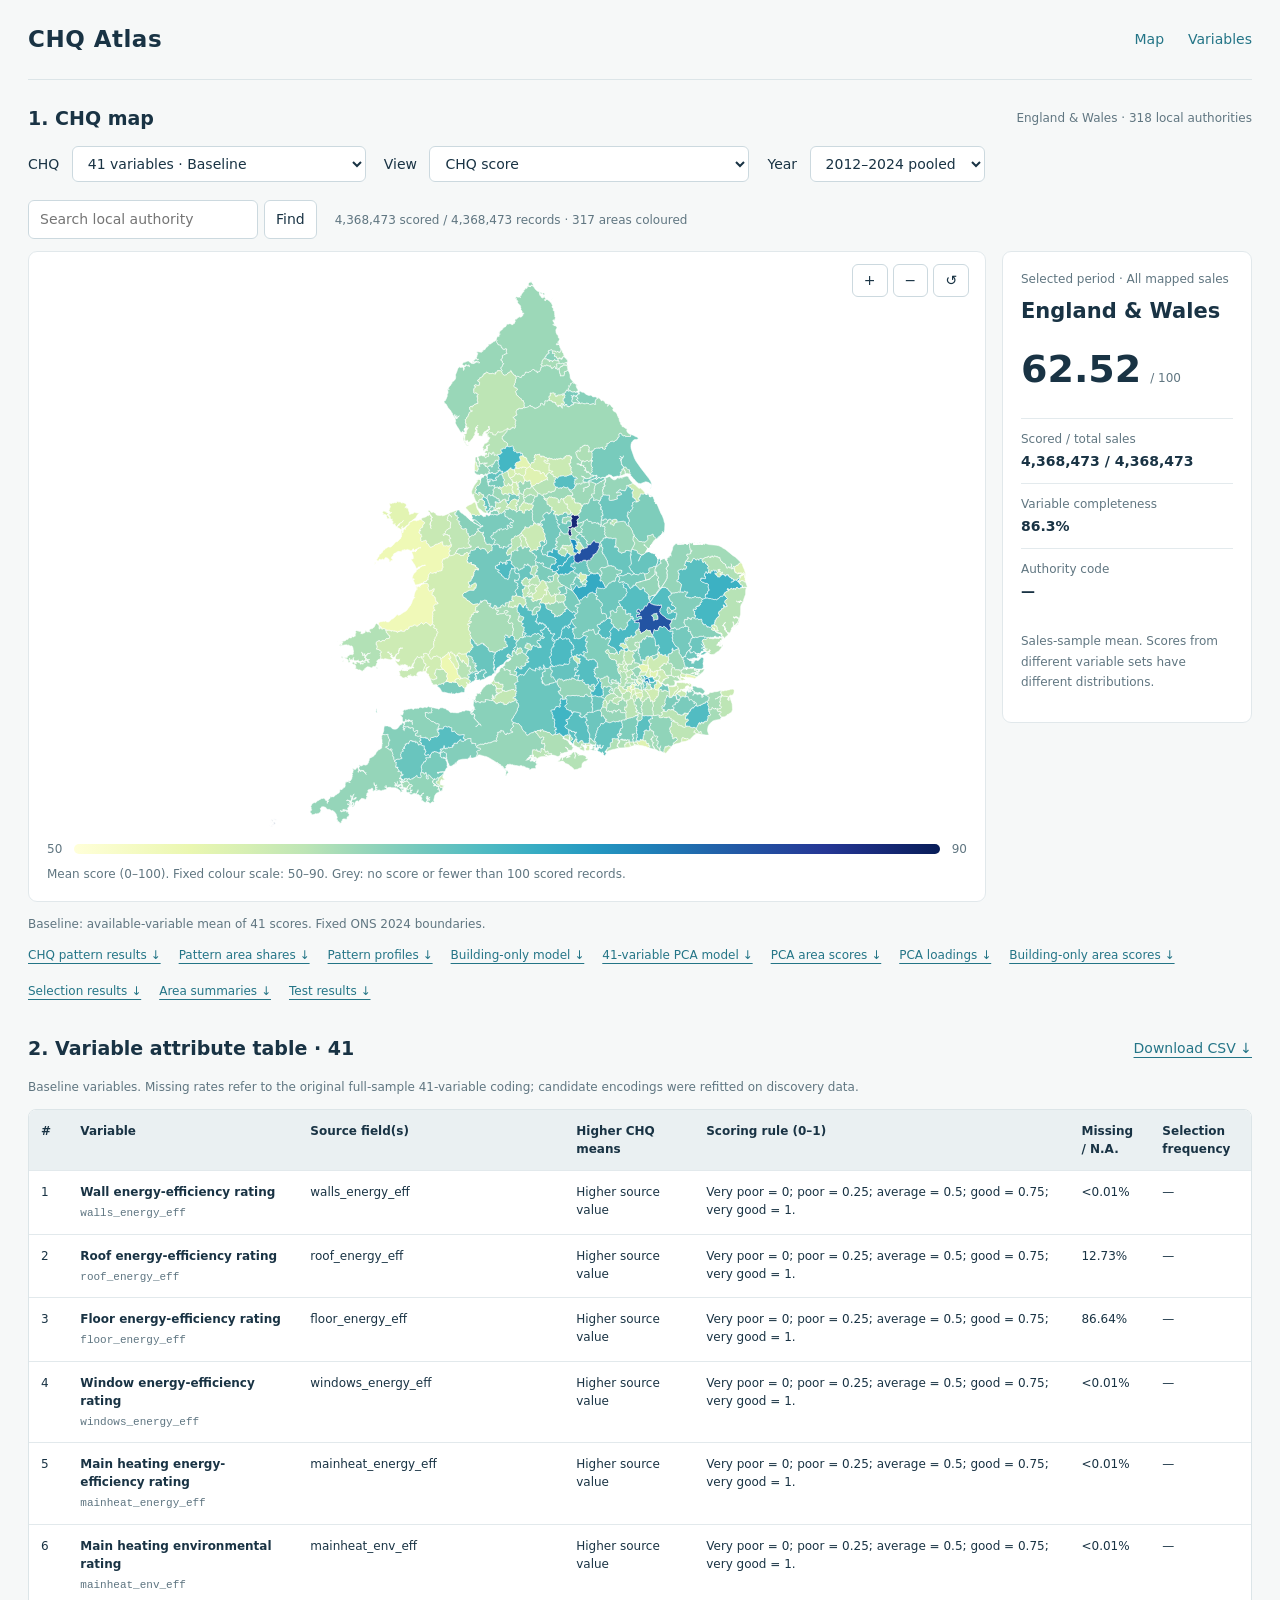
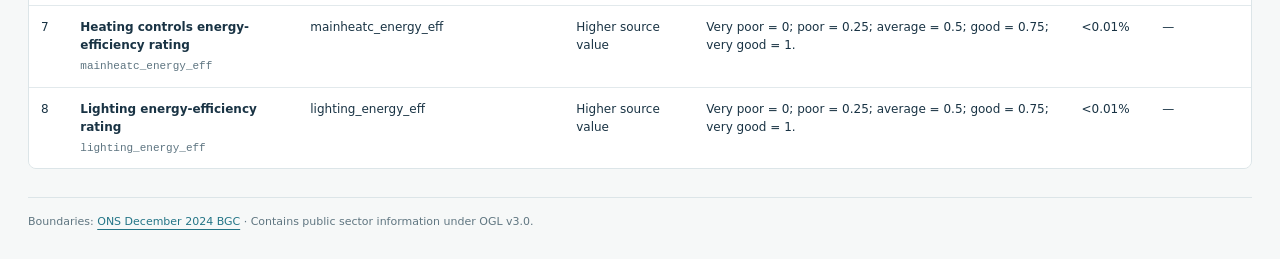
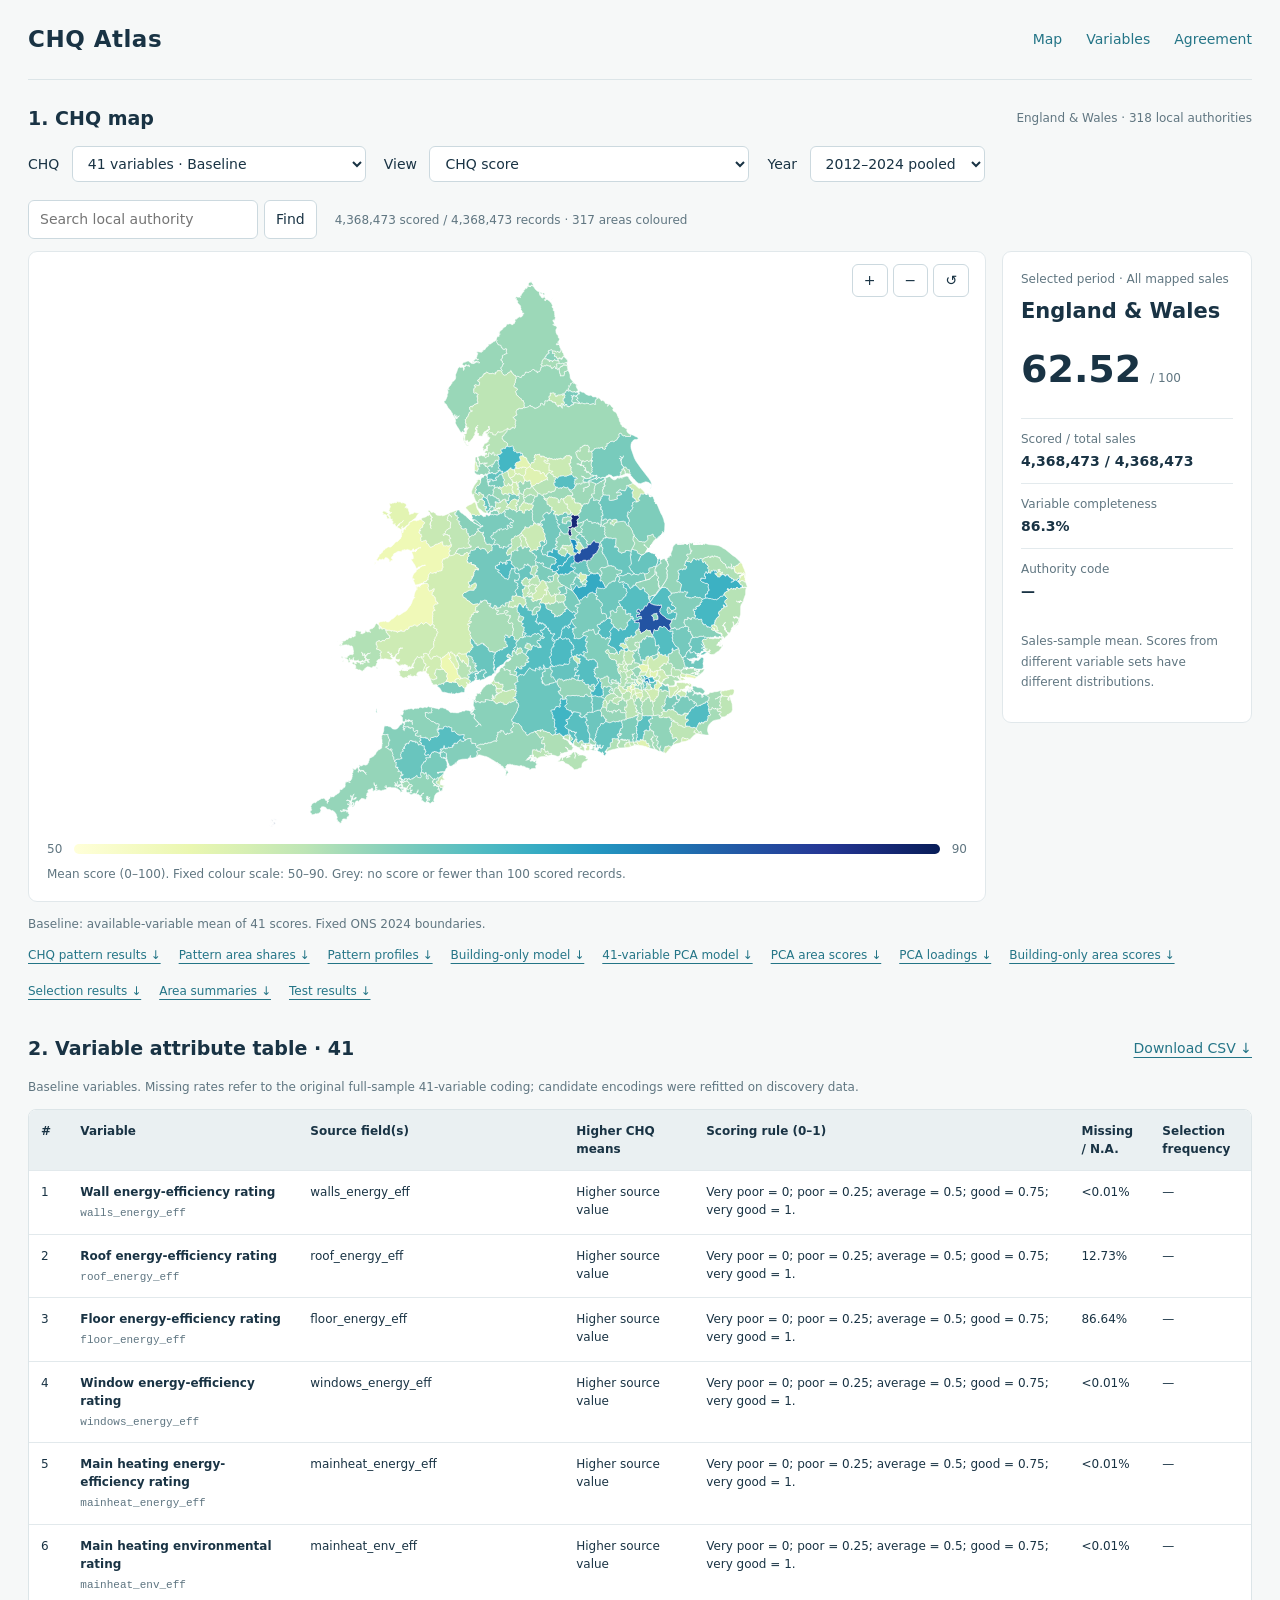
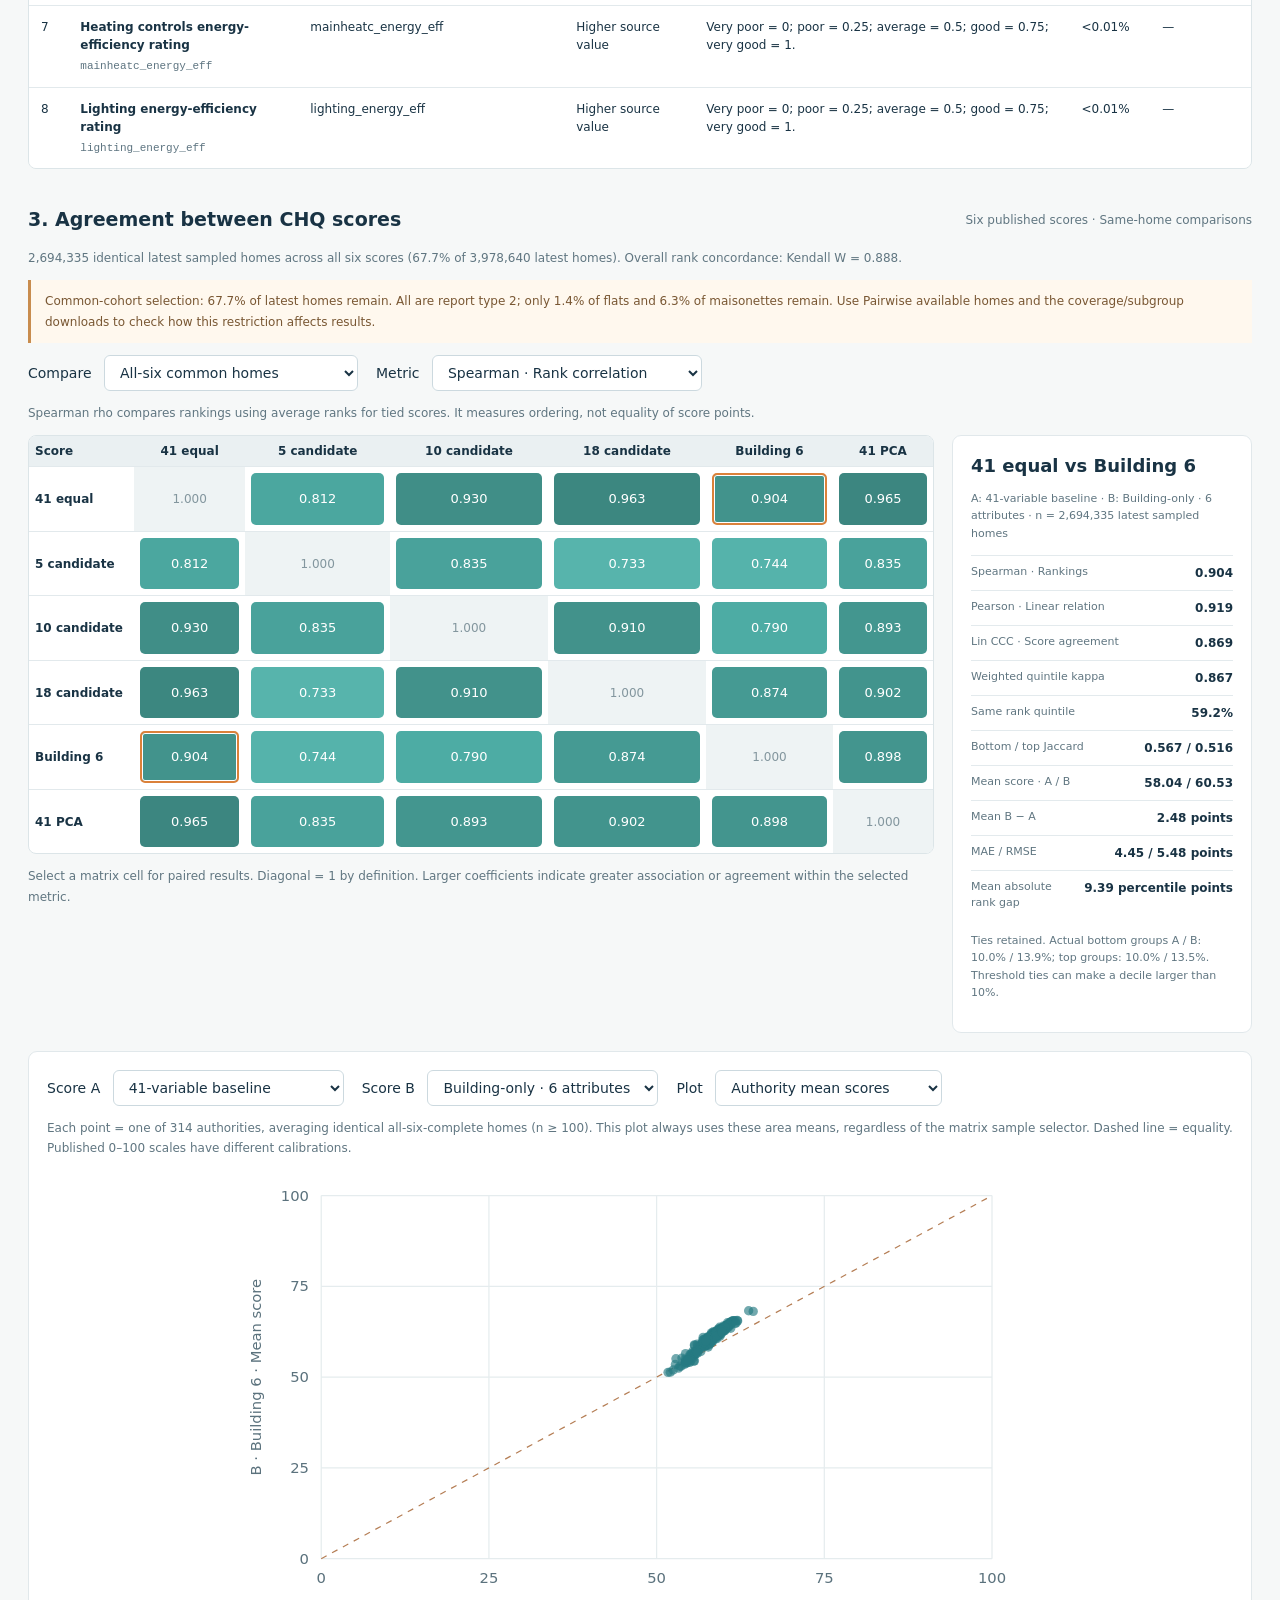
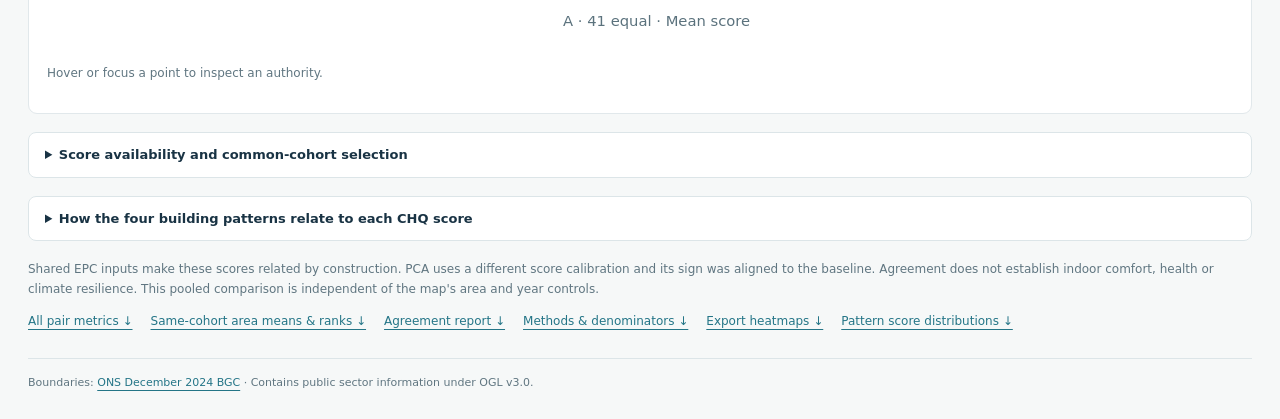
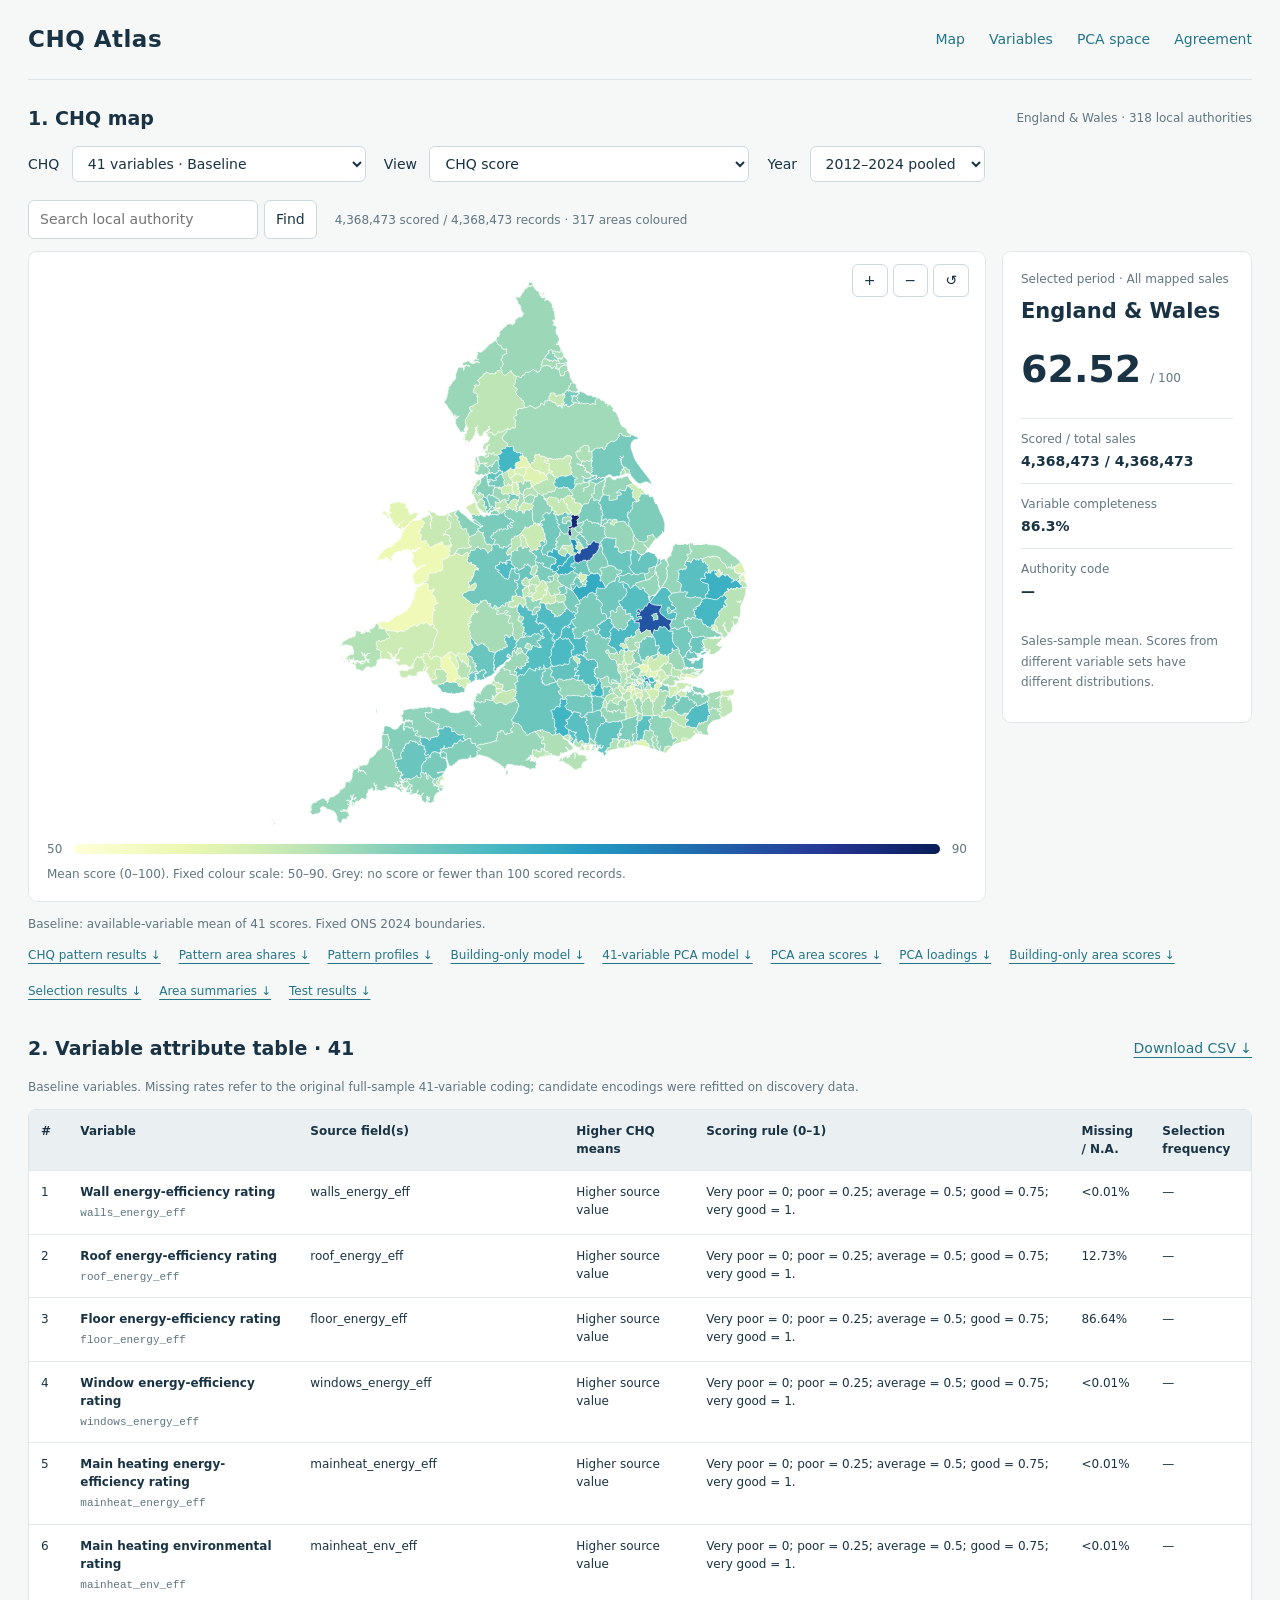
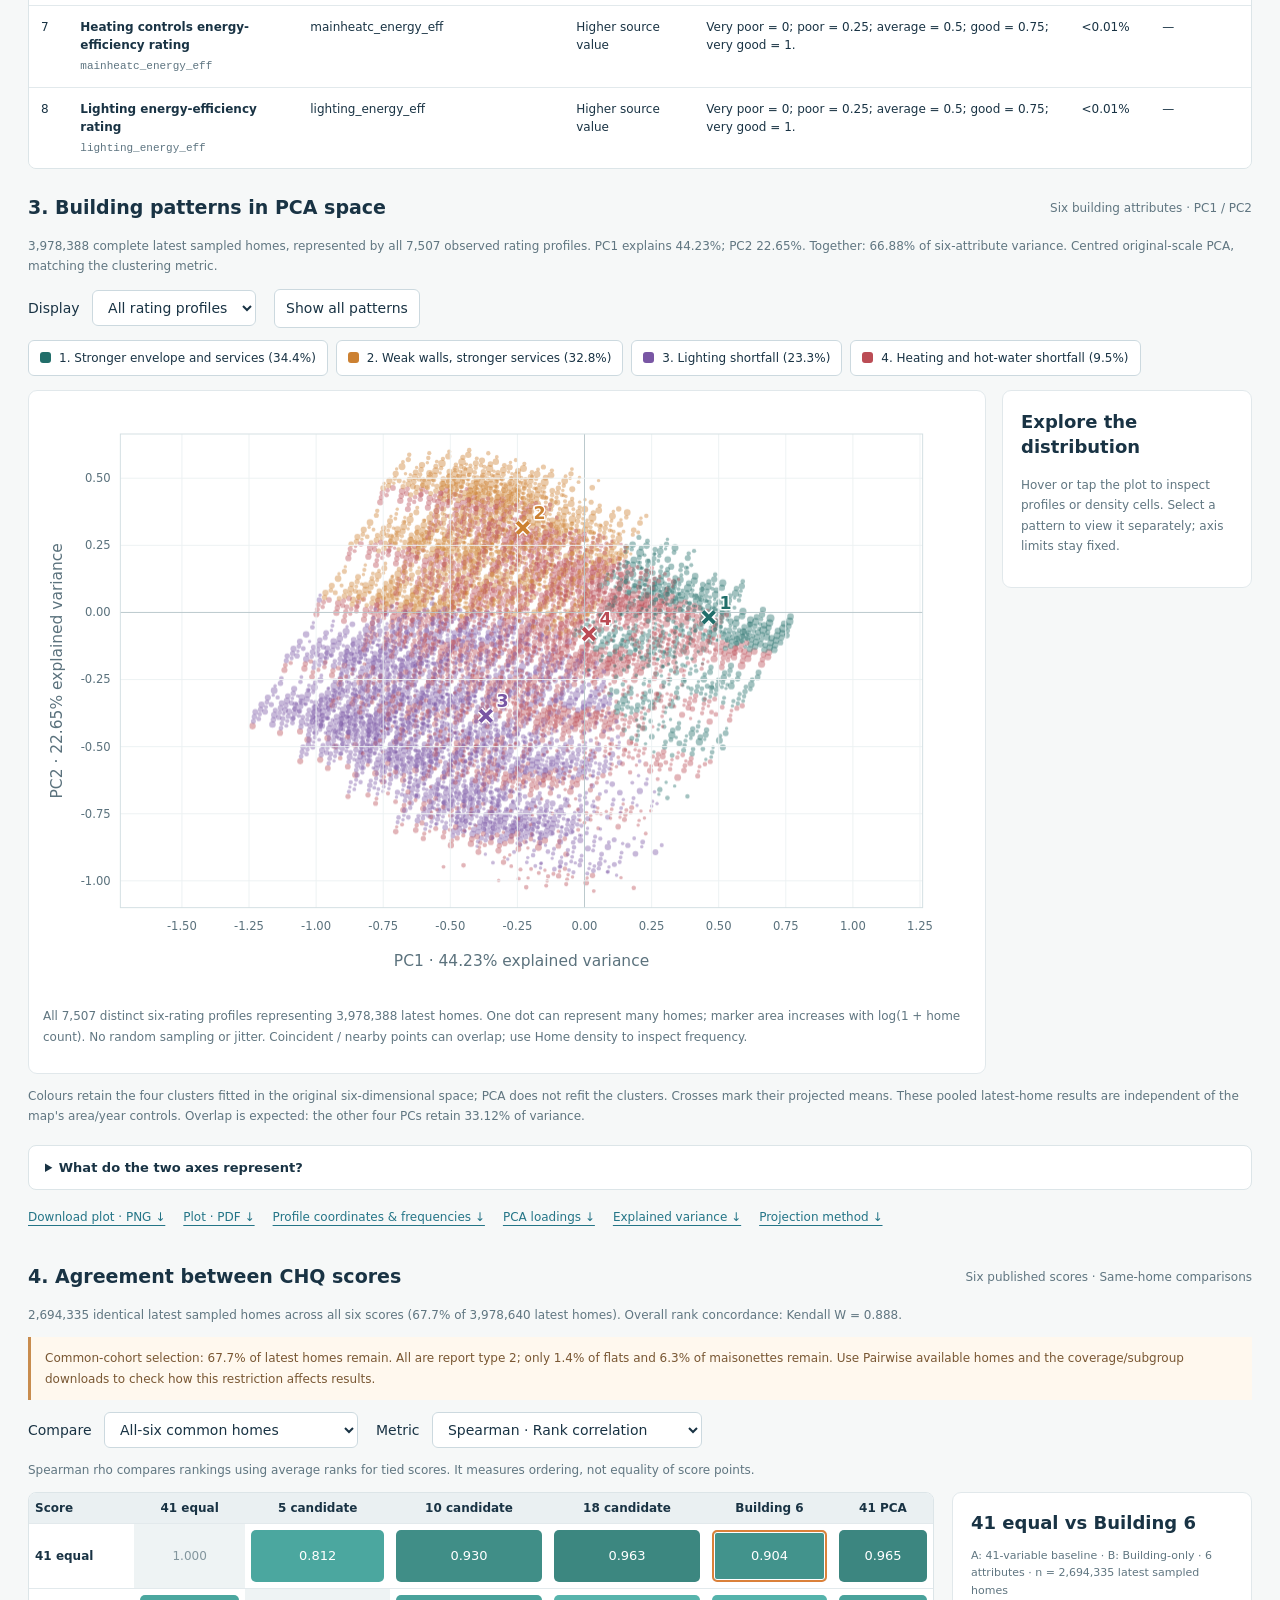
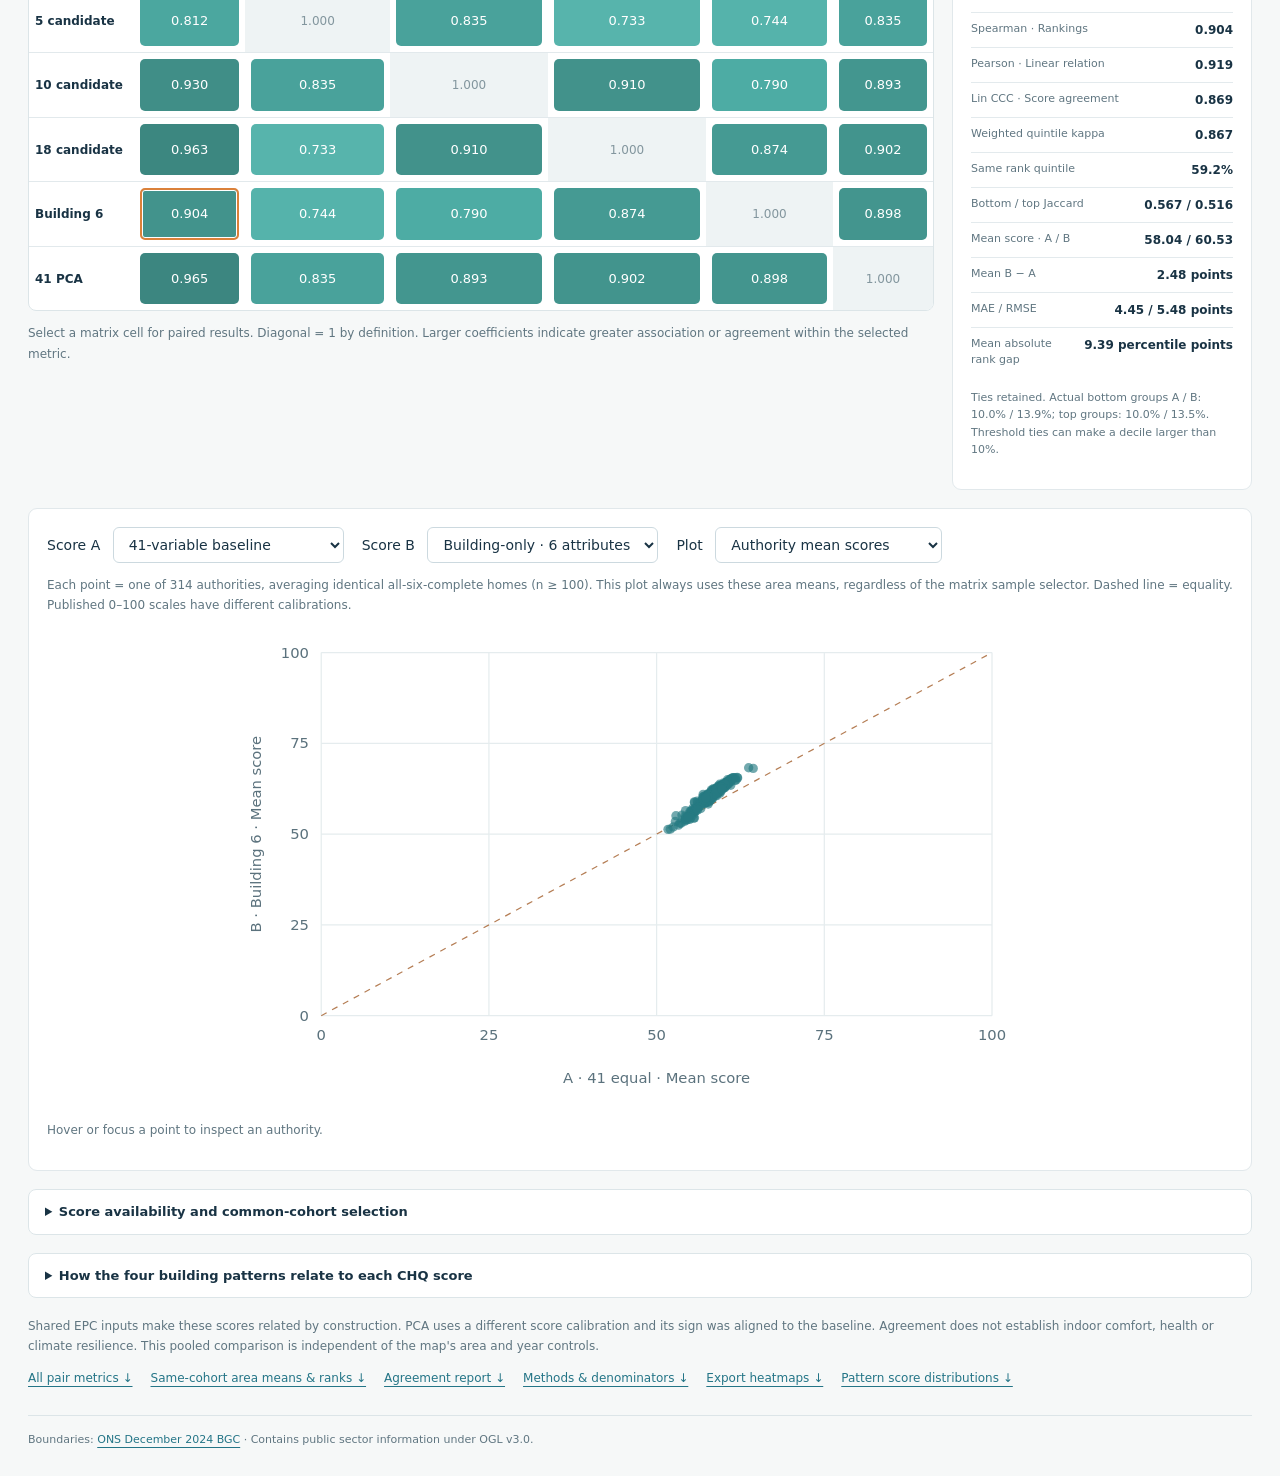
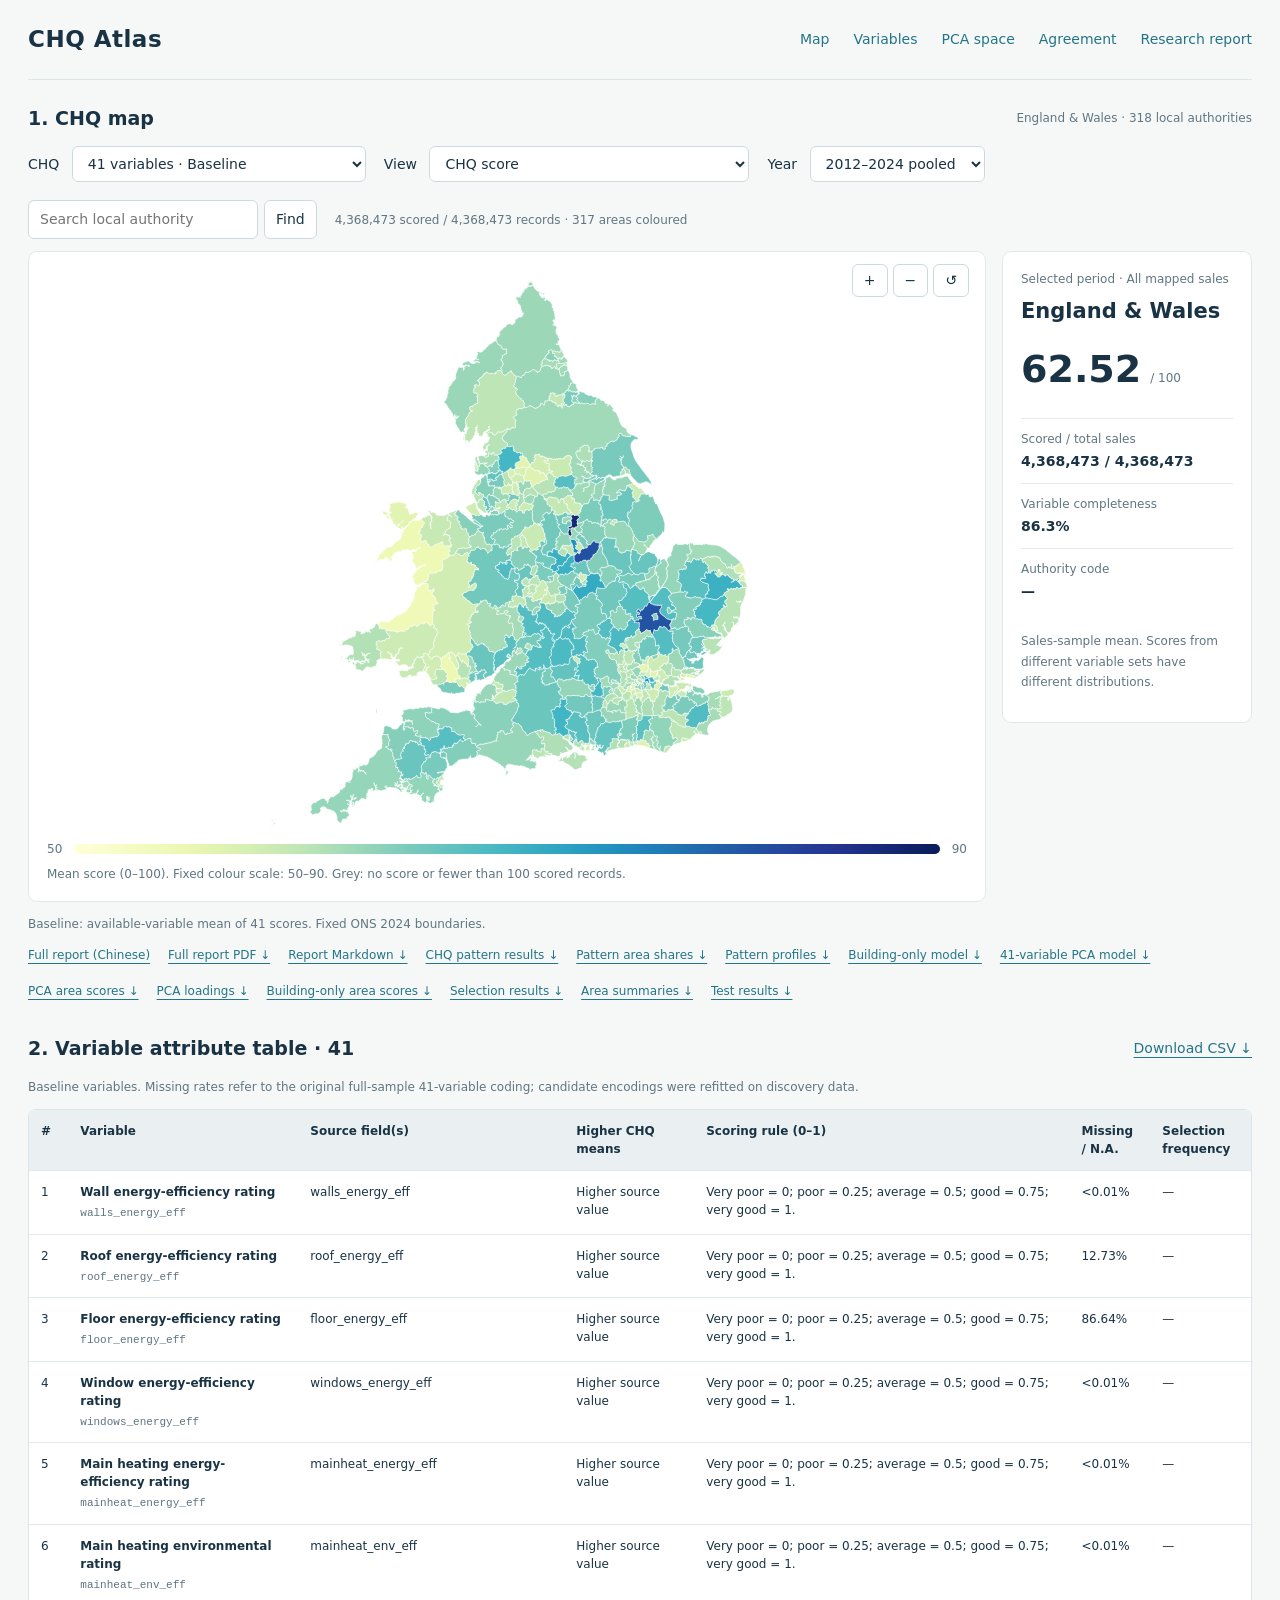
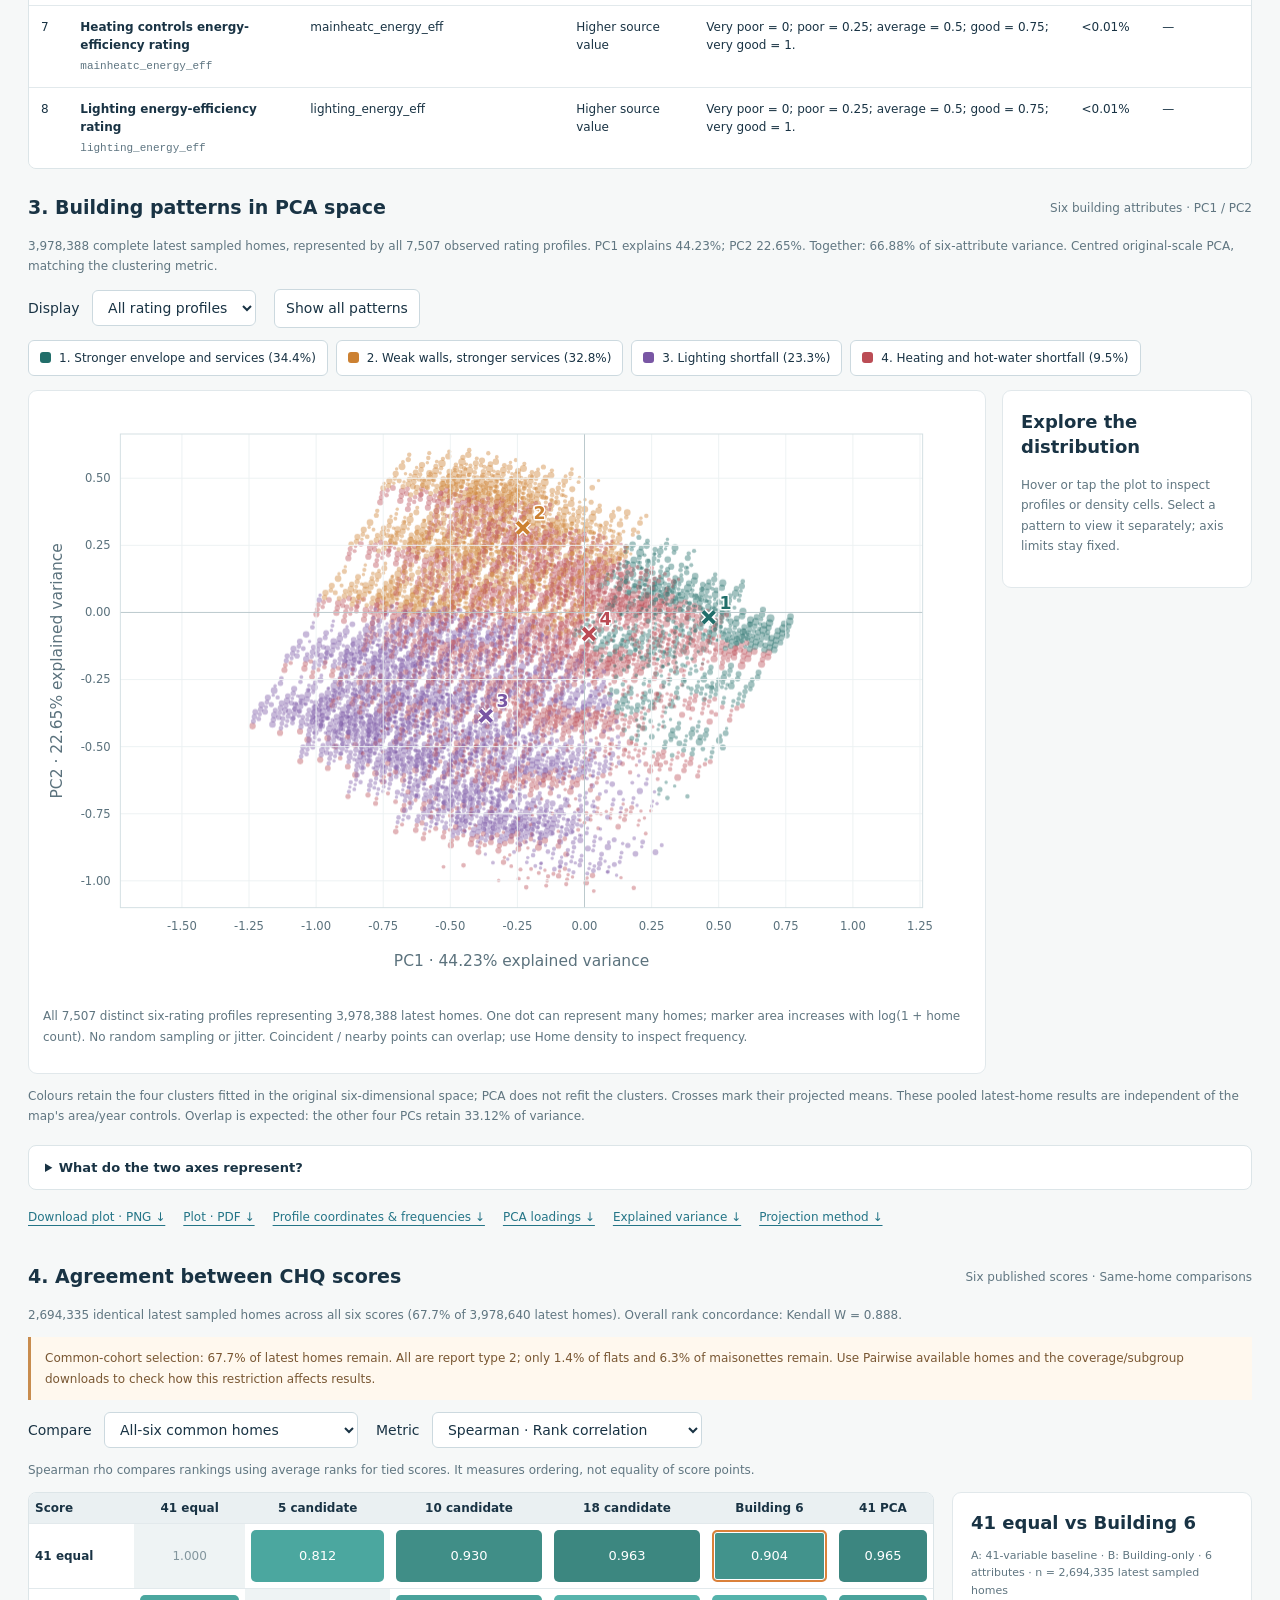
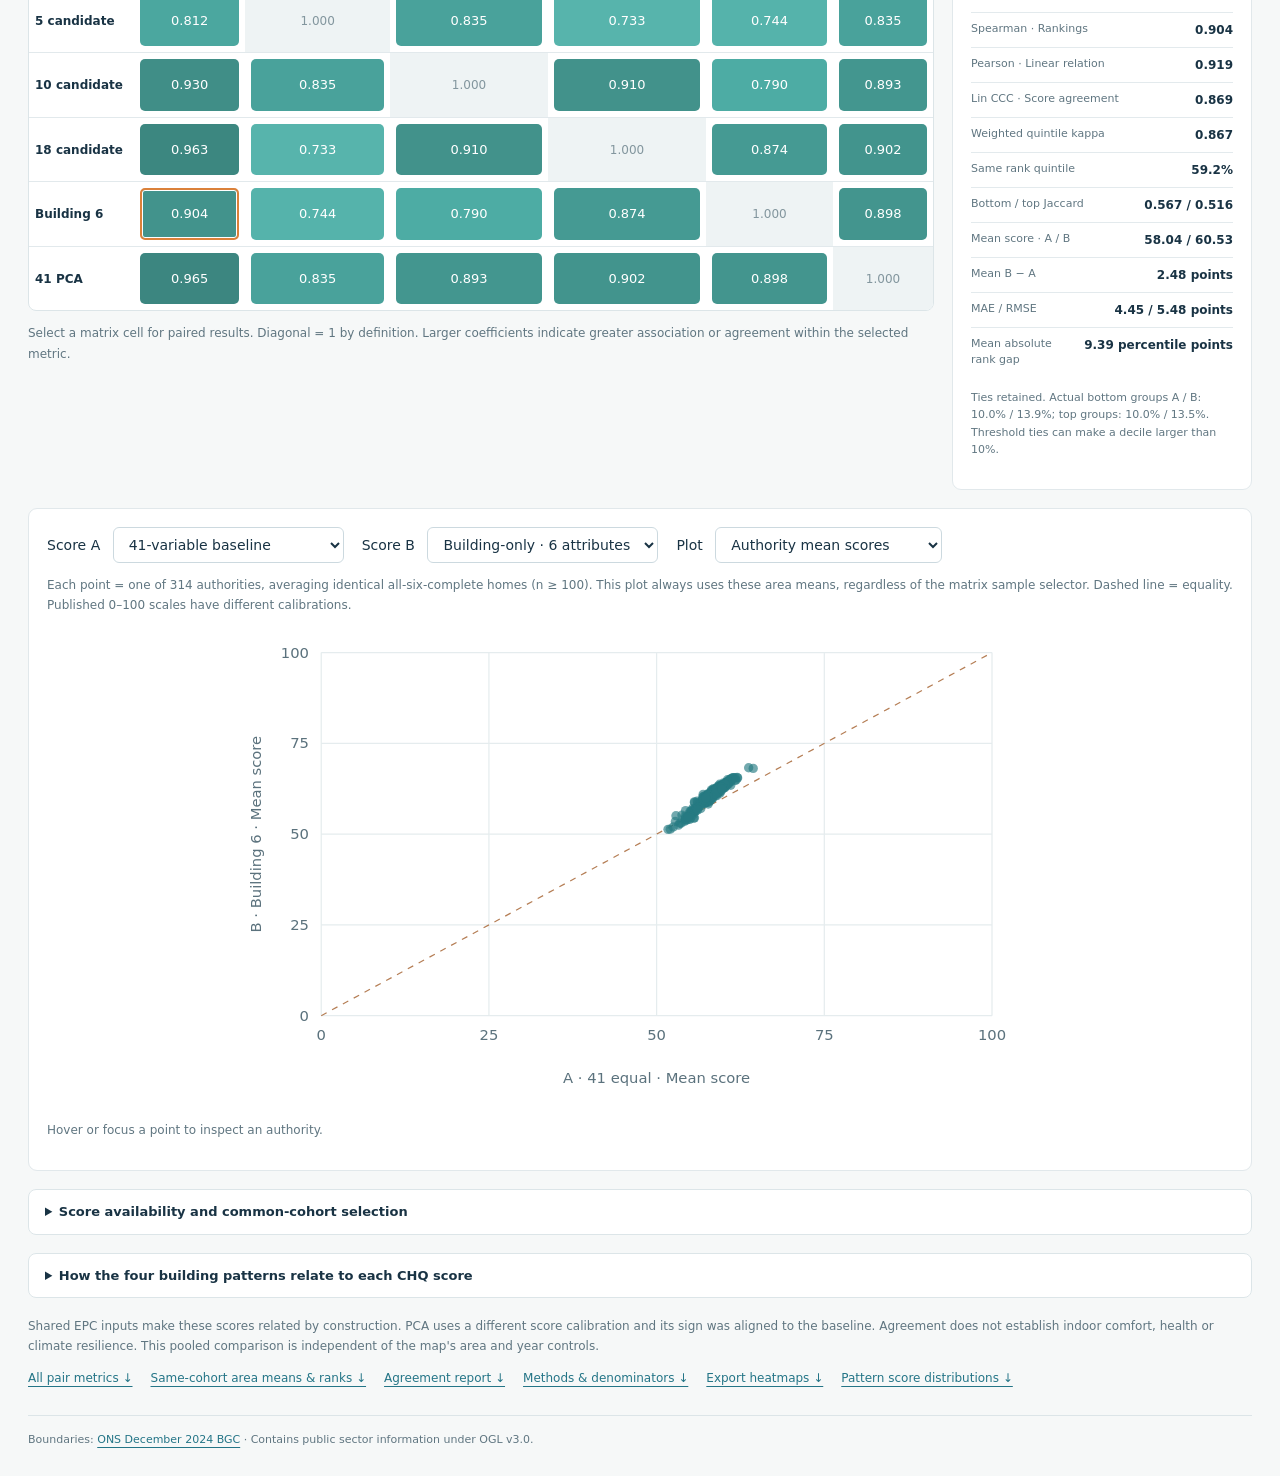
